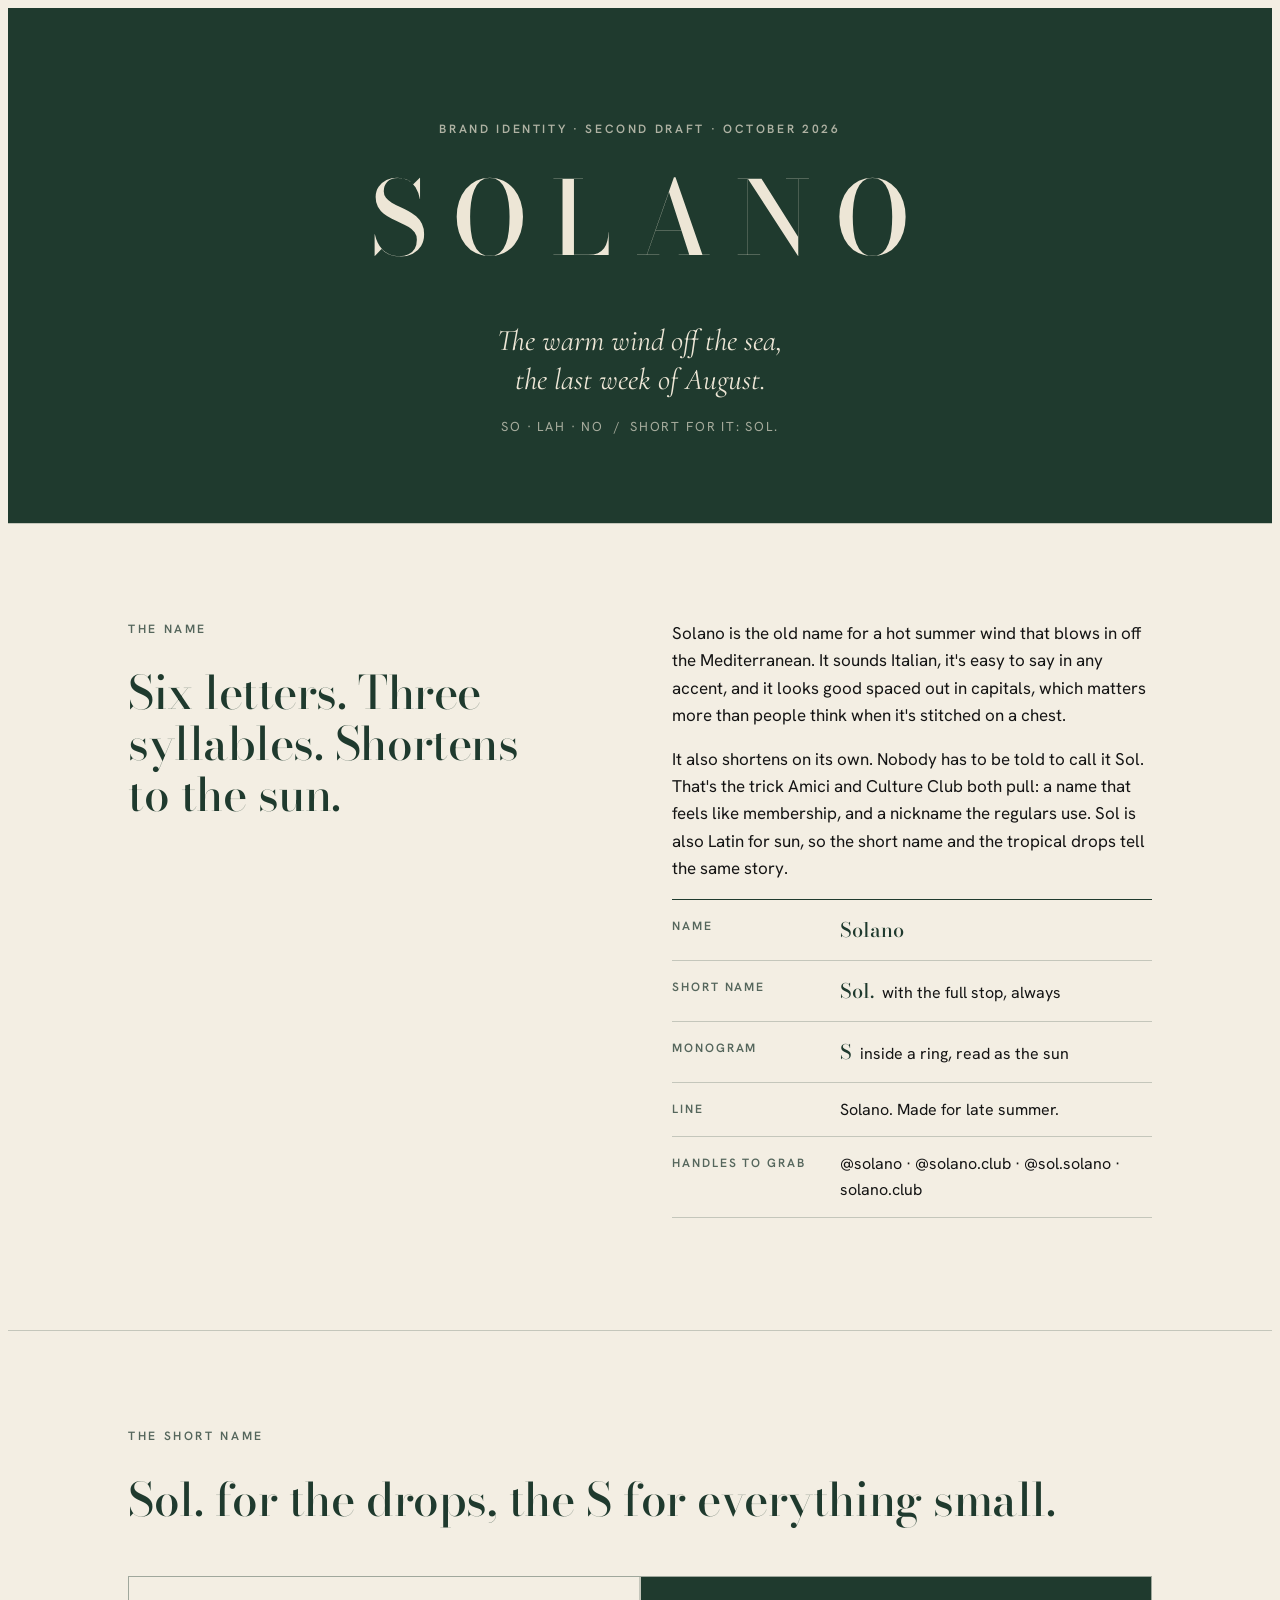
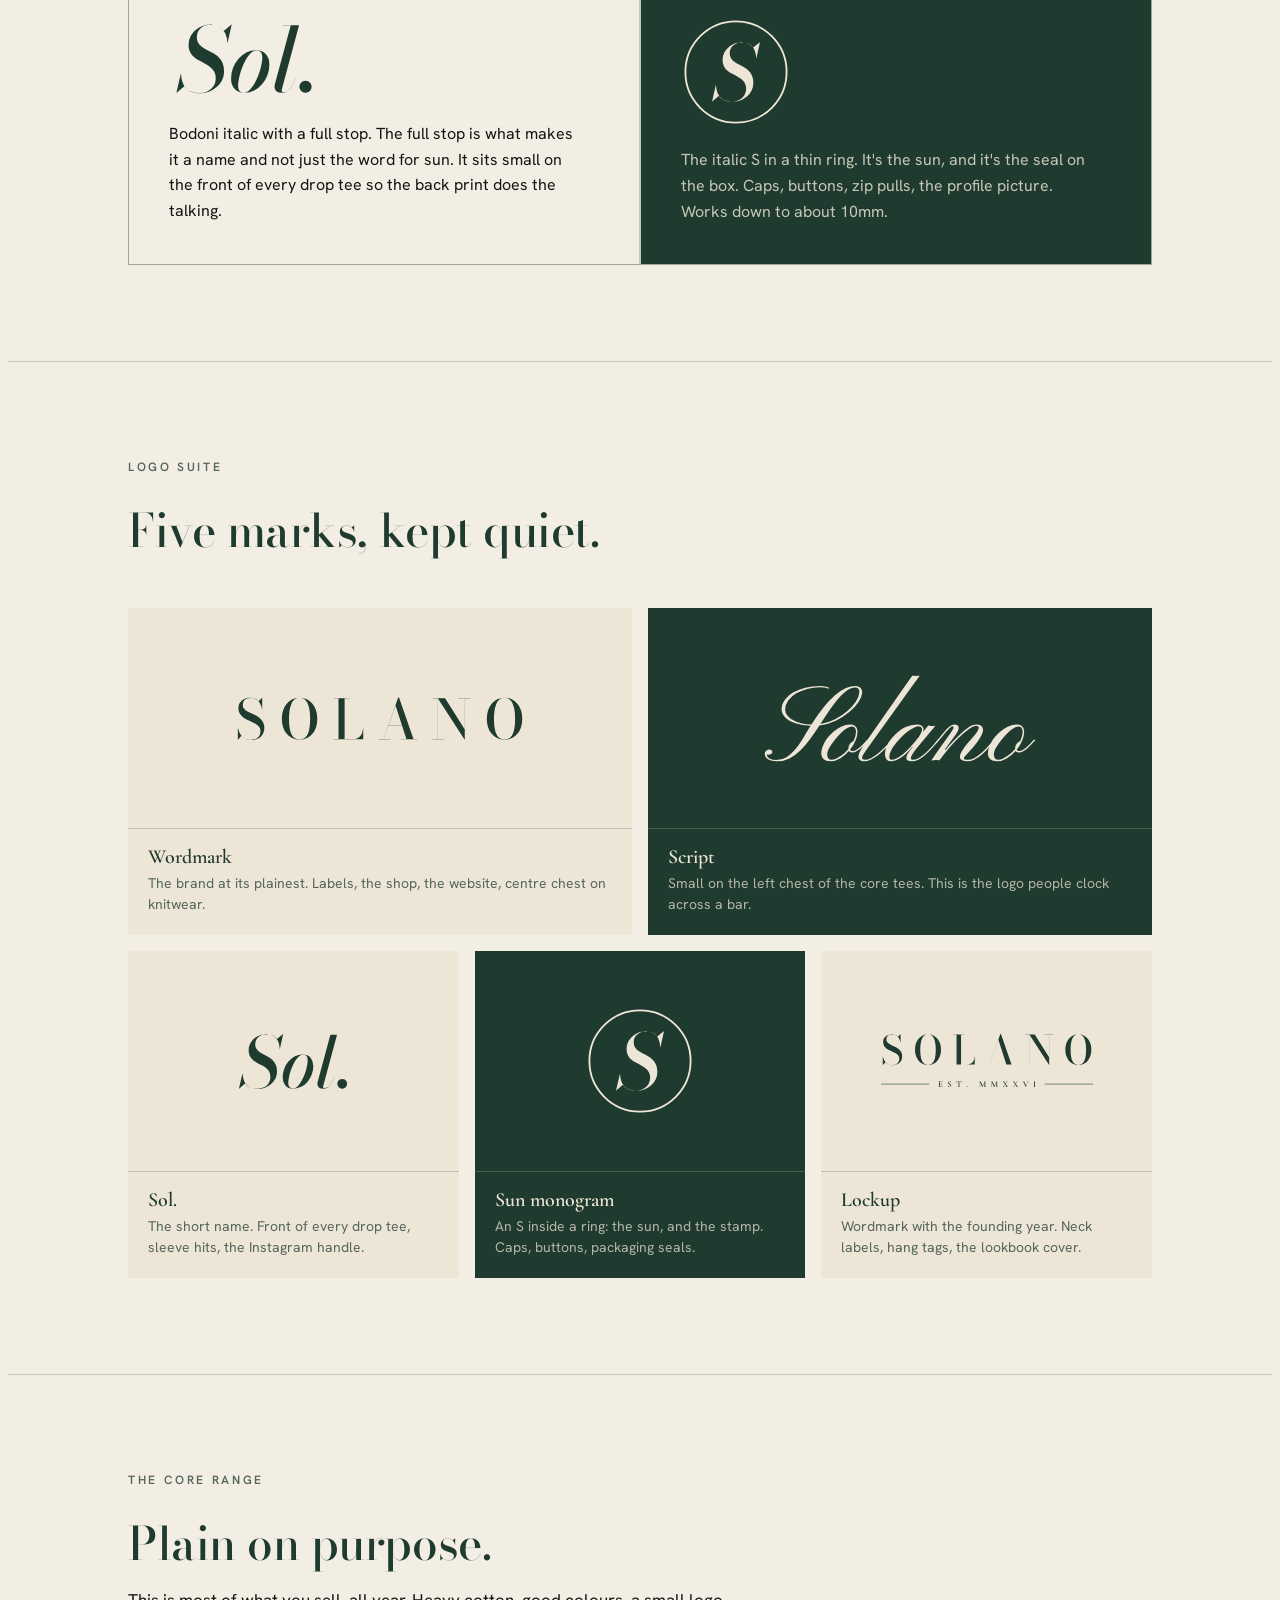
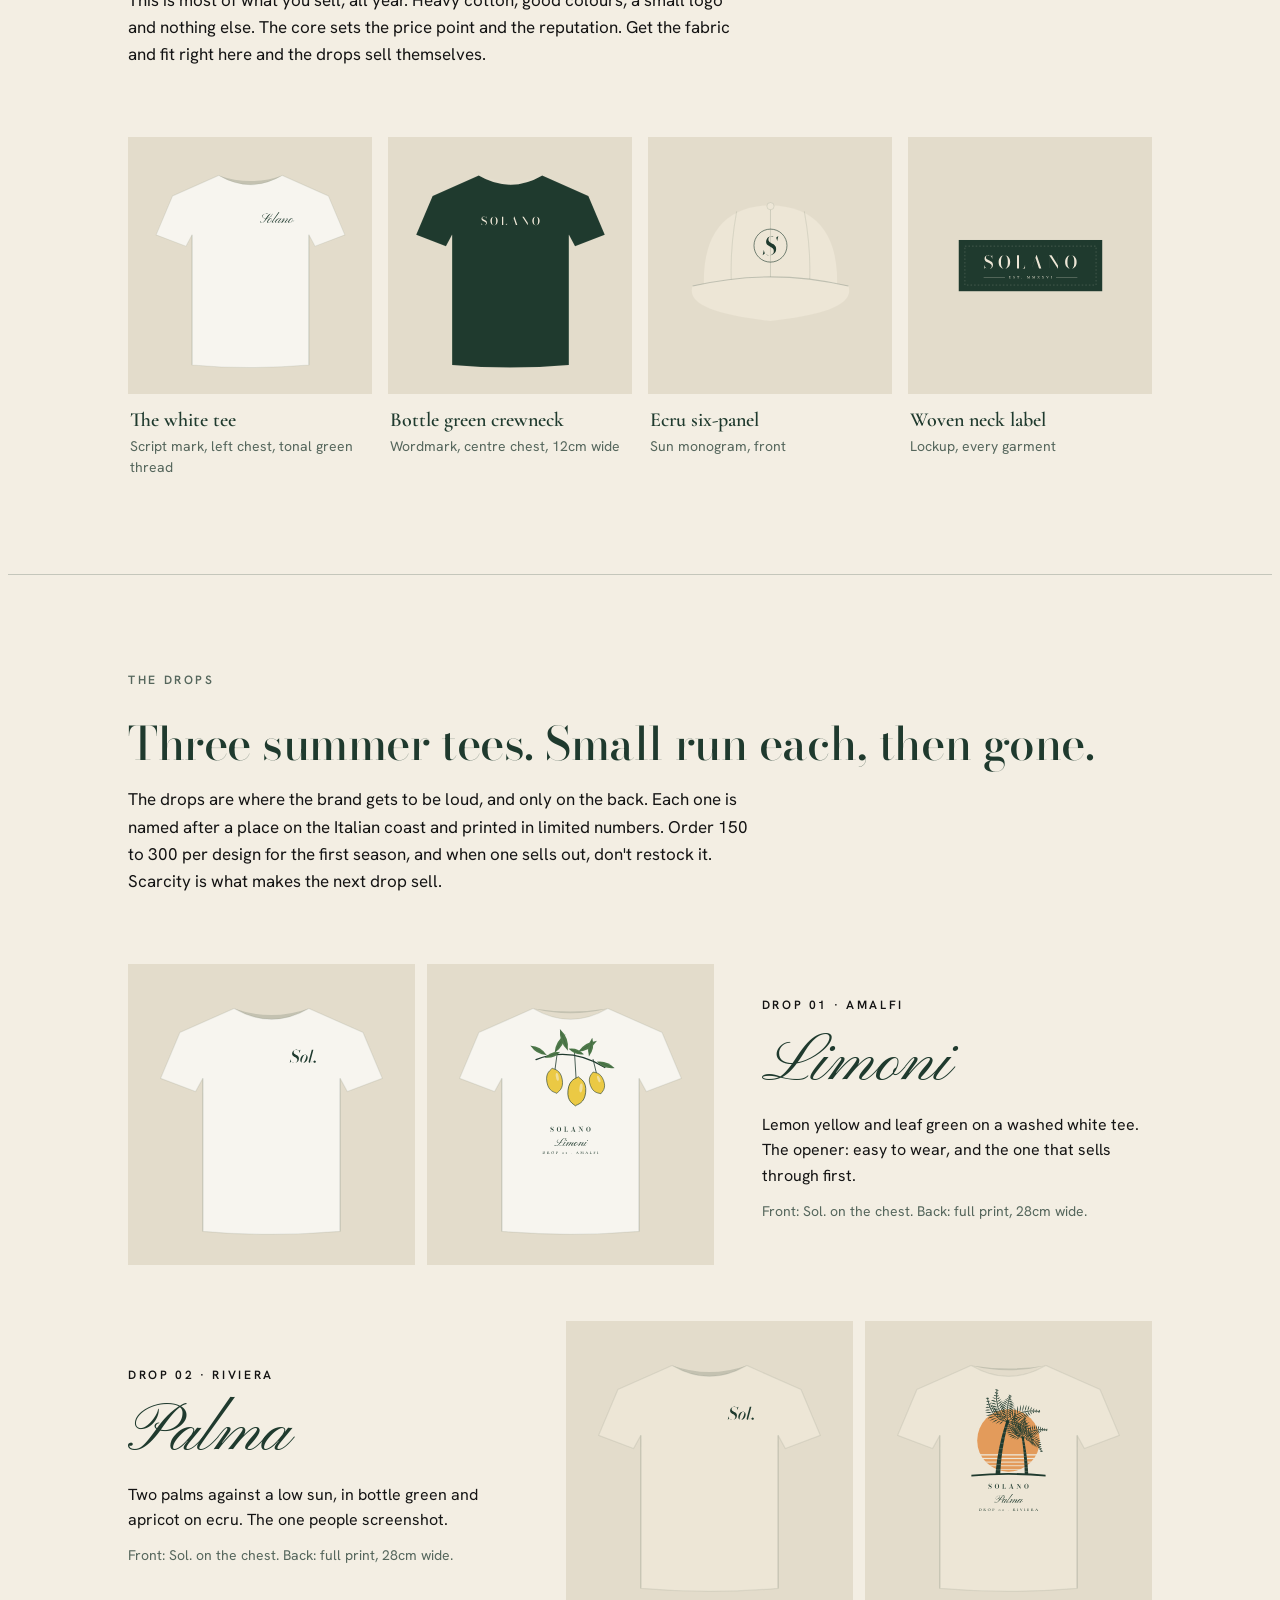
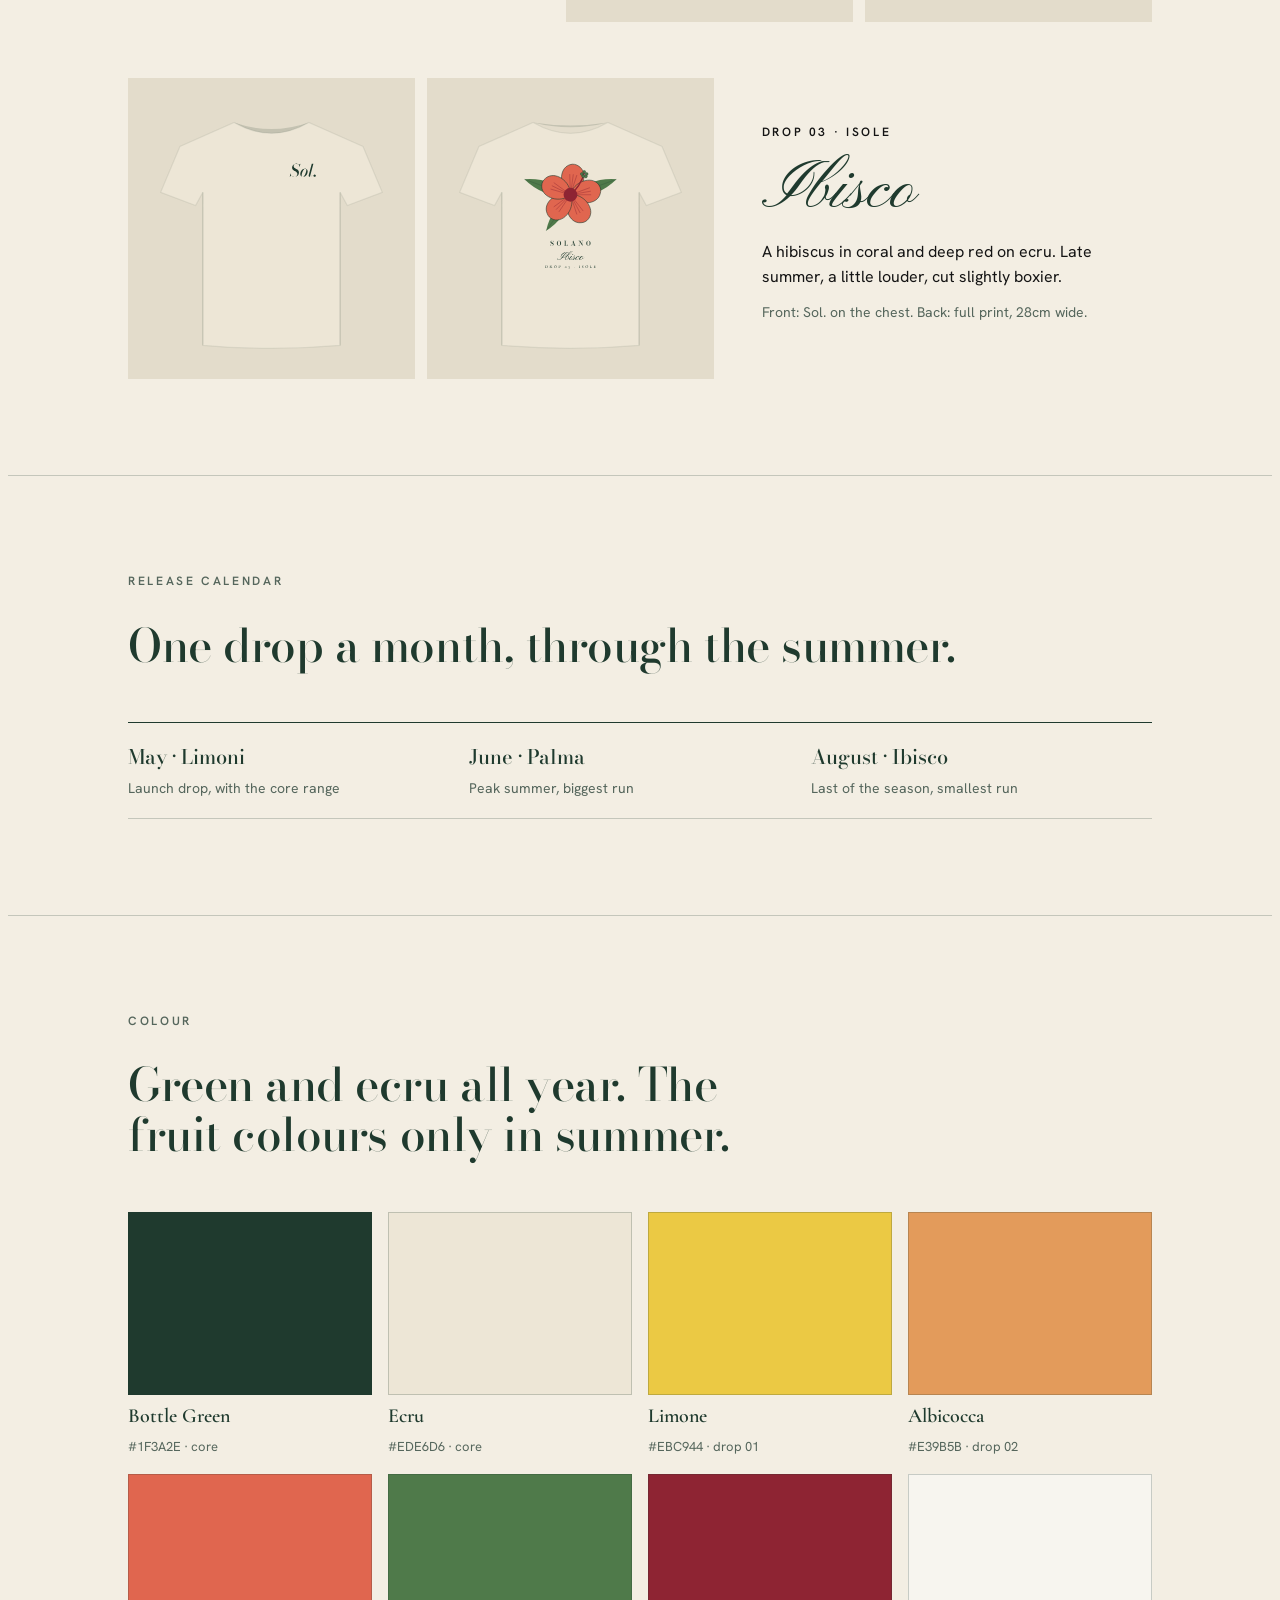
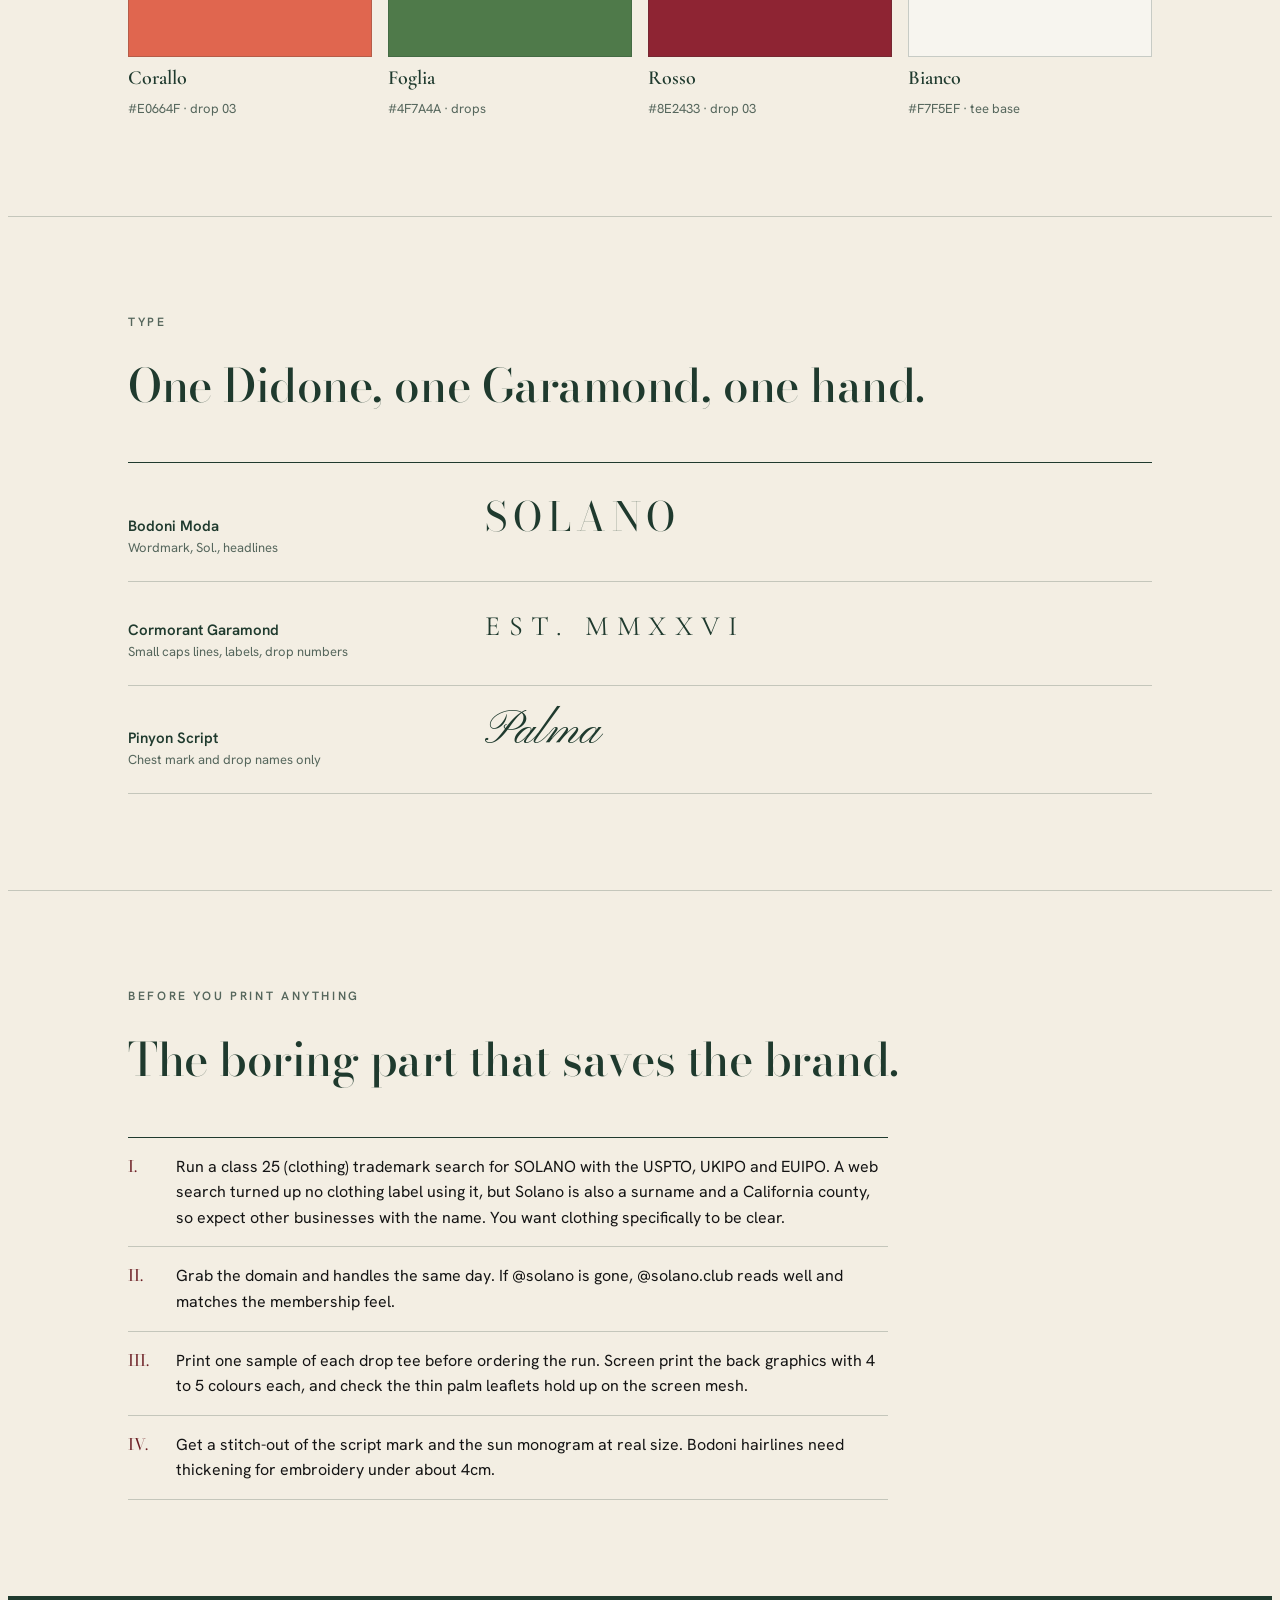
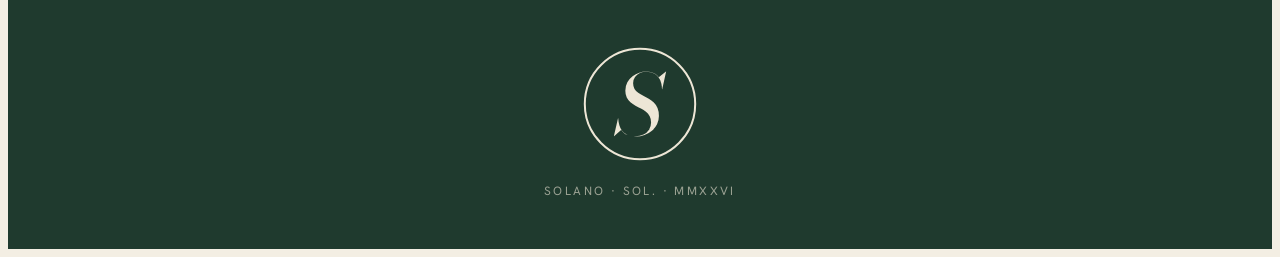
==== brand/brand-sheet.html @ de53df12 "Replace Sottovoce with Solano identity: logos, core range and tropical drop prints Co-Authored-By: C" ====
<!doctype html><html lang="en"><head><meta charset="utf-8"><meta name="viewport" content="width=device-width, initial-scale=1">
<title>Solano Brand Sheet</title>
<link rel="preconnect" href="https://fonts.googleapis.com">
<link rel="preconnect" href="https://fonts.gstatic.com" crossorigin>
<link rel="stylesheet" href="https://fonts.googleapis.com/css2?family=Bodoni+Moda:ital,opsz,wght@0,6..96,400..700;1,6..96,400..600&family=Cormorant+Garamond:ital,wght@0,500;0,600;1,500&family=Hanken+Grotesk:wght@400;500;600&family=Pinyon+Script&display=swap">
<style>

/* Layout: a members' club ledger. Green cover band, then ecru pages ruled like a guest book. Single fixed look, by choice: the brand is ecru and bottle green in every context. */
:root {
  --green: #1F3A2E;
  --green-2: #2A4A3B;
  --ecru: #EDE6D6;
  --paper: #F3EEE3;
  --oxblood: #6B1E24;
  --ink: #141414;
  --rule: rgba(31, 58, 46, .22);
  --muted: #55665C;
  --f-display: "Bodoni Moda", "Didot", "Bodoni 72", Georgia, serif;
  --f-serif: "Cormorant Garamond", "Garamond", Georgia, serif;
  --f-body: "Hanken Grotesk", "Helvetica Neue", Arial, sans-serif;
  color-scheme: light;
}
* { box-sizing: border-box; }
body { background: var(--paper); color: var(--green); font-family: var(--f-body); font-size: 16px; line-height: 1.6; }
.wrap { max-width: 1120px; margin: 0 auto; padding-inline: clamp(16px, 4vw, 48px); }
.logo { display: block; width: 100%; height: auto; }

.cover { background: var(--green); color: var(--ecru); padding-block: clamp(48px, 9vw, 112px) clamp(40px, 6vw, 72px); }
.cover .eyebrow { color: rgba(237, 230, 214, .7); }
.hero-mark { max-width: 760px; margin: 28px auto 0; }
.cover .line { font-family: var(--f-serif); font-style: italic; font-size: clamp(22px, 3vw, 30px); line-height: 1.3; text-align: center; max-width: 30ch; margin: clamp(36px, 5vw, 56px) auto 0; text-wrap: balance; }
.cover .pron { text-align: center; margin-top: 18px; font-size: 13px; letter-spacing: .14em; text-transform: uppercase; color: rgba(237, 230, 214, .66); }

.eyebrow { font-size: 12px; letter-spacing: .22em; text-transform: uppercase; font-weight: 600; color: var(--muted); text-align: center; margin: 0; }
section { padding-block: clamp(56px, 8vw, 96px); border-top: 1px solid var(--rule); }
h2 { font-family: var(--f-display); font-weight: 500; font-size: clamp(30px, 4.4vw, 46px); line-height: 1.1; margin: 10px 0 0; letter-spacing: -.01em; text-wrap: balance; }
.lede { max-width: 62ch; color: var(--ink); font-size: 17px; }
.lede p { margin: 0 0 1em; }
.head { display: grid; gap: 18px; margin-bottom: clamp(32px, 5vw, 52px); }
.head .eyebrow { text-align: left; }

.two { display: grid; grid-template-columns: 1fr 1fr; gap: clamp(28px, 5vw, 64px); align-items: start; }
.two > * { min-width: 0; }
.ledger { border-top: 1px solid var(--green); }
.ledger div { display: grid; grid-template-columns: 9.5em 1fr; gap: 16px; padding-block: 14px; border-bottom: 1px solid var(--rule); }
.ledger dt { font-size: 12px; letter-spacing: .16em; text-transform: uppercase; font-weight: 600; color: var(--muted); padding-top: 3px; }
.ledger dd { margin: 0; color: var(--ink); }
.ledger dd b { font-family: var(--f-display); font-weight: 500; font-size: 20px; color: var(--green); }

.short { display: grid; grid-template-columns: 1fr 1fr; gap: 2px; background: var(--rule); border: 1px solid var(--rule); }
.short > div { background: var(--paper); padding: clamp(24px, 4vw, 40px); display: grid; gap: 20px; align-content: start; }
.short > div:last-child { background: var(--green); color: var(--ecru); }
.short > div:last-child p { color: rgba(237, 230, 214, .82); }
.inline-svc { max-width: 210px; }
.inline-mono { max-width: 120px; }
.short p { margin: 0; color: var(--ink); max-width: 46ch; }

.suite { display: grid; grid-template-columns: repeat(6, 1fr); gap: 16px; }
.tile { margin: 0; background: var(--ecru); display: grid; grid-template-rows: auto auto; grid-column: span 2; }
.tile.wide { grid-column: span 3; }
.tile.dark { background: var(--green); color: var(--ecru); }
.tile-art { display: grid; place-items: center; padding: clamp(28px, 5vw, 52px) clamp(20px, 4vw, 40px); min-height: 220px; }
.art-wordmark, .art-script { max-width: 340px; }
.art-crest { max-width: 200px; }
.art-monogram { max-width: 120px; }
.art-svc { max-width: 170px; }
figcaption { display: grid; gap: 4px; padding: 16px 20px 20px; border-top: 1px solid var(--rule); }
.tile.dark figcaption { border-top-color: rgba(237, 230, 214, .2); }
.cap-t { font-family: var(--f-serif); font-weight: 600; font-size: 20px; line-height: 1.2; }
.cap-s { font-size: 14px; color: var(--muted); line-height: 1.5; }
.tile.dark .cap-s { color: rgba(237, 230, 214, .72); }

.mocks { display: grid; grid-template-columns: repeat(4, 1fr); gap: 16px; }
.mock-card { margin: 0; min-width: 0; }
.mock-ground { background: #E3DCCB; aspect-ratio: 1 / 1.05; max-width: 100%; display: grid; place-items: center; padding: 8%; }
.mock { width: 100%; height: auto; display: block; }
.mock-card figcaption { border-top: 0; padding: 14px 2px 0; }

.swatches { display: grid; grid-template-columns: repeat(4, 1fr); gap: 16px; }
.sw { display: grid; gap: 10px; }
.chip { aspect-ratio: 4 / 3; max-width: 100%; border: 1px solid var(--rule); }
.sw .name { font-family: var(--f-serif); font-weight: 600; font-size: 20px; line-height: 1.1; }
.sw .meta { font-size: 13px; color: var(--muted); font-variant-numeric: tabular-nums; }

.type { display: grid; gap: 0; border-top: 1px solid var(--green); }
.type > div { display: grid; grid-template-columns: 1fr 2fr; gap: 24px; padding-block: 22px; border-bottom: 1px solid var(--rule); align-items: baseline; }
.type > div > * { min-width: 0; }
.type .spec { font-size: 13px; color: var(--muted); }
.type .spec b { display: block; color: var(--green); font-size: 15px; font-weight: 600; }
.t-display { font-family: var(--f-display); font-size: clamp(28px, 4vw, 40px); letter-spacing: .14em; }
.t-serif { font-family: var(--f-serif); font-size: clamp(22px, 3vw, 28px); letter-spacing: .3em; text-transform: uppercase; }
.t-script { font-family: "Pinyon Script", var(--f-serif); font-size: clamp(34px, 5vw, 48px); line-height: 1; }

ol.next { margin: 0; padding: 0; list-style: none; counter-reset: n; display: grid; gap: 0; border-top: 1px solid var(--green); max-width: 760px; }
ol.next li { counter-increment: n; display: grid; grid-template-columns: 3em 1fr; padding-block: 16px; border-bottom: 1px solid var(--rule); color: var(--ink); }
ol.next li::before { content: counter(n, upper-roman) "."; font-family: var(--f-display); color: var(--oxblood); }

footer { background: var(--green); color: var(--ecru); padding-block: 48px; }
footer .logo { max-width: 120px; margin: 0 auto; }
footer p { text-align: center; font-size: 12px; letter-spacing: .2em; text-transform: uppercase; color: rgba(237, 230, 214, .6); margin: 18px 0 0; }

@media (max-width: 860px) {
  .two, .short { grid-template-columns: 1fr; }
  .suite { grid-template-columns: 1fr 1fr; }
  .tile, .tile.wide { grid-column: span 1; }
  .tile.wide { grid-column: span 2; }
  .mocks, .swatches { grid-template-columns: 1fr 1fr; }
  .type > div { grid-template-columns: 1fr; gap: 6px; }
}
@media (max-width: 480px) {
  .suite, .mocks { grid-template-columns: 1fr; }
  .tile.wide { grid-column: span 1; }
  .ledger div { grid-template-columns: 1fr; gap: 2px; }
}


.hero-mark { max-width: 560px; }
.cover .line { max-width: 26ch; }
.inline-sol { max-width: 150px; }
.inline-sun { max-width: 110px; }
.art-wordmark, .art-script { max-width: 300px; }
.art-sol { max-width: 120px; }
.art-sun { max-width: 110px; }
.art-lockup { max-width: 220px; }
.drops { display: grid; gap: clamp(36px, 5vw, 56px); }
.drop { display: grid; grid-template-columns: 3fr 2fr; gap: clamp(24px, 4vw, 48px); align-items: center; }
.drop > * { min-width: 0; }
.drop-pair { display: grid; grid-template-columns: 1fr 1fr; gap: 12px; }
.drop:nth-child(even) { grid-template-columns: 2fr 3fr; }
.drop:nth-child(even) .drop-pair { order: 2; }
.drop-no { font-size: 12px; letter-spacing: .22em; text-transform: uppercase; font-weight: 600; color: var(--muted); margin: 0; }
.drop h3 { font-family: "Pinyon Script", var(--f-serif); font-weight: 400; font-size: clamp(48px, 6vw, 68px); line-height: 1.1; margin: 4px 0 10px; }
.drop-text p { margin: 0 0 12px; max-width: 44ch; color: var(--ink); }
.drop-text .cap-s { color: var(--muted); }
.cal { display: grid; grid-template-columns: repeat(3, 1fr); border-top: 1px solid var(--green); }
.cal > div { padding: 18px 16px 18px 0; border-bottom: 1px solid var(--rule); display: grid; gap: 4px; }
.cal b { font-family: var(--f-display); font-weight: 500; font-size: 20px; }
.cal span { font-size: 14px; color: var(--muted); }
@media (max-width: 860px) {
  .drop, .drop:nth-child(even) { grid-template-columns: 1fr; }
  .drop:nth-child(even) .drop-pair { order: 0; }
  .cal { grid-template-columns: 1fr; }
}
</style>

<header class="cover">
  <div class="wrap">
    <p class="eyebrow">Brand identity · second draft · October 2026</p>
    <svg class="logo hero-mark" viewBox="0 0 550.15 96.5" fill="currentColor" role="img" aria-label="Solano"><path transform="translate(10 86.50)" d="M29.4 1.5Q22.96 1.5 18.51 -0.53Q14.05 -2.56 11.1 -6.03L4.54 1H4.34V-20.34H4.56Q5.58 -15.88 7.43 -11.98Q9.29 -8.07 12.18 -5.11Q15.08 -2.14 19.15 -0.46Q23.22 1.21 28.72 1.21Q33.88 1.21 37.72 -0.7Q41.57 -2.62 43.71 -6.27Q45.84 -9.91 45.84 -15.08Q45.84 -19.39 43.64 -22.35Q41.44 -25.32 37.84 -27.5Q34.24 -29.68 29.92 -31.59Q25.59 -33.5 21.27 -35.59Q16.94 -37.69 13.34 -40.51Q9.74 -43.33 7.54 -47.34Q5.34 -51.35 5.34 -57.08Q5.34 -62.79 8.29 -67.05Q11.24 -71.31 16.04 -73.66Q20.84 -76 26.46 -76Q31.41 -76 35.42 -74.44Q39.42 -72.88 42.32 -69.62L48.76 -76H48.96V-54.94H48.75Q47.47 -61.9 44.52 -66.49Q41.58 -71.09 37.2 -73.36Q32.82 -75.63 27.32 -75.63Q20.44 -75.63 16.88 -72.07Q13.32 -68.52 13.32 -62.78Q13.32 -58.92 15.48 -56.21Q17.64 -53.5 21.15 -51.41Q24.67 -49.33 28.91 -47.42Q33.14 -45.52 37.38 -43.29Q41.62 -41.06 45.14 -38.04Q48.65 -35.02 50.81 -30.75Q52.96 -26.48 52.96 -20.42Q52.96 -13.78 50.02 -8.86Q47.08 -3.94 41.77 -1.22Q36.45 1.5 29.4 1.5ZM117.58 1Q109.87 1 103.82 -1.96Q97.77 -4.91 93.57 -10.2Q89.37 -15.48 87.17 -22.46Q84.98 -29.45 84.98 -37.5Q84.98 -45.55 87.3 -52.54Q89.63 -59.52 93.92 -64.8Q98.21 -70.09 104.22 -73.04Q110.23 -76 117.58 -76Q124.94 -76 130.91 -73.04Q136.89 -70.09 141.2 -64.8Q145.5 -59.52 147.8 -52.54Q150.1 -45.55 150.1 -37.5Q150.1 -29.45 147.93 -22.46Q145.75 -15.48 141.57 -10.2Q137.39 -4.91 131.34 -1.96Q125.29 1 117.58 1ZM117.58 0.8Q123.76 0.8 127.57 -2.48Q131.37 -5.76 133.41 -11.26Q135.45 -16.76 136.18 -23.6Q136.92 -30.43 136.92 -37.52Q136.92 -44.61 136.05 -51.42Q135.19 -58.24 133.03 -63.74Q130.88 -69.24 127.11 -72.52Q123.35 -75.8 117.58 -75.8Q111.8 -75.8 108.02 -72.52Q104.24 -69.24 102.09 -63.74Q99.93 -58.24 99.05 -51.42Q98.16 -44.61 98.16 -37.52Q98.16 -30.43 98.92 -23.6Q99.68 -16.76 101.71 -11.26Q103.75 -5.76 107.6 -2.48Q111.45 0.8 117.58 0.8ZM180 0V-0.2H188.96V-74.8H180V-75H209.14V-74.8H200.18V-0.2H214.17Q219.96 -0.2 223.76 -1.88Q227.56 -3.55 229.77 -6.58Q231.97 -9.6 232.95 -13.68Q233.93 -17.75 234.09 -22.5H234.29V0ZM280.33 -24.31V-24.51H311.19V-24.31ZM299.96 -76.5 326.41 -0.2H333.5V0H303.1V-0.2H313.49L293.58 -61.89L271.96 -0.2H284.1V0H262.1V-0.2H271.75L298.41 -76.5ZM371.15 -75V-0.2H383.11V0H361.05V-0.2H370.95V-74.8H361.05V-75ZM431.07 -75V-74.8H420.57V1H420.37L371.05 -75H384.47L420.37 -18.07V-74.8H408.51V-75ZM493.53 1Q485.82 1 479.77 -1.96Q473.72 -4.91 469.52 -10.2Q465.32 -15.48 463.12 -22.46Q460.93 -29.45 460.93 -37.5Q460.93 -45.55 463.25 -52.54Q465.58 -59.52 469.87 -64.8Q474.16 -70.09 480.17 -73.04Q486.18 -76 493.53 -76Q500.89 -76 506.86 -73.04Q512.84 -70.09 517.15 -64.8Q521.45 -59.52 523.75 -52.54Q526.05 -45.55 526.05 -37.5Q526.05 -29.45 523.88 -22.46Q521.7 -15.48 517.52 -10.2Q513.34 -4.91 507.29 -1.96Q501.24 1 493.53 1ZM493.53 0.8Q499.71 0.8 503.52 -2.48Q507.32 -5.76 509.36 -11.26Q511.4 -16.76 512.13 -23.6Q512.87 -30.43 512.87 -37.52Q512.87 -44.61 512 -51.42Q511.14 -58.24 508.98 -63.74Q506.83 -69.24 503.06 -72.52Q499.3 -75.8 493.53 -75.8Q487.75 -75.8 483.97 -72.52Q480.19 -69.24 478.04 -63.74Q475.88 -58.24 475 -51.42Q474.11 -44.61 474.11 -37.52Q474.11 -30.43 474.87 -23.6Q475.63 -16.76 477.66 -11.26Q479.7 -5.76 483.55 -2.48Q487.4 0.8 493.53 0.8Z"/></svg>
    <p class="line">The warm wind off the sea, the last week of August.</p>
    <p class="pron">so · LAH · no &nbsp;/&nbsp; short for it: Sol.</p>
  </div>
</header>

<main>
  <section>
    <div class="wrap two">
      <div class="head">
        <p class="eyebrow">The name</p>
        <h2>Six letters. Three syllables. Shortens to the sun.</h2>
      </div>
      <div>
        <div class="lede">
          <p>Solano is the old name for a hot summer wind that blows in off the Mediterranean. It sounds Italian, it's easy to say in any accent, and it looks good spaced out in capitals, which matters more than people think when it's stitched on a chest.</p>
          <p>It also shortens on its own. Nobody has to be told to call it Sol. That's the trick Amici and Culture Club both pull: a name that feels like membership, and a nickname the regulars use. Sol is also Latin for sun, so the short name and the tropical drops tell the same story.</p>
        </div>
        <dl class="ledger">
          <div><dt>Name</dt><dd><b>Solano</b></dd></div>
          <div><dt>Short name</dt><dd><b>Sol.</b> &nbsp;with the full stop, always</dd></div>
          <div><dt>Monogram</dt><dd><b>S</b> &nbsp;inside a ring, read as the sun</dd></div>
          <div><dt>Line</dt><dd>Solano. Made for late summer.</dd></div>
          <div><dt>Handles to grab</dt><dd>@solano · @solano.club · @sol.solano · solano.club</dd></div>
        </dl>
      </div>
    </div>
  </section>

  <section>
    <div class="wrap">
      <div class="head">
        <p class="eyebrow">The short name</p>
        <h2>Sol. for the drops, the S for everything small.</h2>
      </div>
      <div class="short">
        <div>
          <svg class="logo inline-sol" viewBox="0 0 202.553 113" fill="currentColor" role="img" aria-label="Sol."><path transform="translate(12.48 101.20)" d="M28.72 1.8Q21.7 1.8 16.97 -0.24Q12.25 -2.28 9.4 -5.9Q6.56 -9.53 5.17 -14.27Q3.79 -19.01 3.44 -24.41H3.68Q4.01 -19.11 5.37 -14.42Q6.74 -9.73 9.54 -6.15Q12.34 -2.57 17.01 -0.53Q21.67 1.51 28.55 1.51Q34.82 1.51 39.82 -1Q44.82 -3.51 47.75 -7.92Q50.68 -12.32 50.68 -18.1Q50.68 -23.51 48.69 -27.2Q46.7 -30.9 43.41 -33.48Q40.13 -36.05 36.21 -38.12Q32.29 -40.19 28.38 -42.31Q24.46 -44.44 21.17 -47.17Q17.88 -49.9 15.9 -53.84Q13.91 -57.78 13.91 -63.53Q13.91 -70.43 16.8 -75.6Q19.68 -80.76 24.22 -84.24Q28.75 -87.72 33.8 -89.46Q38.86 -91.2 43.19 -91.2Q50.87 -91.2 55.98 -88.15Q61.09 -85.1 63.71 -79.45Q66.33 -73.79 66.58 -65.93H66.34Q66.08 -73.68 63.5 -79.27Q60.91 -84.86 55.9 -87.88Q50.88 -90.91 43.36 -90.91Q38.88 -90.91 34.68 -88.88Q30.48 -86.85 27.75 -83.14Q25.02 -79.42 25.02 -74.3Q25.02 -69.45 27.01 -66.23Q29.01 -63.02 32.3 -60.7Q35.59 -58.39 39.52 -56.4Q43.45 -54.41 47.38 -52.17Q51.3 -49.92 54.6 -46.74Q57.89 -43.55 59.88 -38.91Q61.87 -34.26 61.87 -27.41Q61.87 -21.11 59.21 -15.77Q56.54 -10.43 51.91 -6.5Q47.27 -2.58 41.3 -0.39Q35.33 1.8 28.72 1.8ZM-2.48 1.2 3.44 -24.41H3.68L4.01 -19.55Q4.73 -15.9 5.76 -13.01Q6.78 -10.11 8.27 -7.84L-2.24 1.2ZM66.34 -65.93 66.36 -68.84Q65.81 -72.25 64.94 -75.67Q64.07 -79.09 61.66 -82.76L71.94 -91.2H72.18L66.58 -65.93ZM89.84 1.2Q80.59 1.2 75.97 -4.15Q71.35 -9.5 71.35 -17.86Q71.35 -25.62 74.04 -32.58Q76.72 -39.54 81.36 -44.9Q85.99 -50.25 91.97 -53.32Q97.94 -56.4 104.52 -56.4Q113.82 -56.4 118.46 -50.98Q123.1 -45.55 123.1 -37.2Q123.1 -29.47 120.43 -22.53Q117.77 -15.59 113.14 -10.24Q108.51 -4.89 102.51 -1.85Q96.51 1.2 89.84 1.2ZM88.73 0.96Q91.79 0.96 94.79 -1.38Q97.79 -3.72 100.58 -7.71Q103.37 -11.69 105.72 -16.69Q108.07 -21.7 109.83 -27.13Q111.59 -32.57 112.58 -37.8Q113.57 -43.03 113.57 -47.35Q113.57 -51.41 111.66 -53.76Q109.75 -56.11 105.64 -56.11Q102.62 -56.11 99.6 -53.77Q96.57 -51.42 93.79 -47.44Q91 -43.46 88.64 -38.46Q86.29 -33.45 84.53 -28.02Q82.78 -22.58 81.79 -17.38Q80.8 -12.17 80.8 -7.8Q80.8 -3.8 82.73 -1.42Q84.67 0.96 88.73 0.96ZM140.03 1.2Q135.03 1.2 132.52 -0.95Q130 -3.1 130 -6.6Q130 -7.95 130.2 -9.05Q130.4 -10.15 130.64 -10.96L151.92 -89.76H140.57V-90H163.14L139.92 -3.69Q139.8 -3.21 139.74 -2.69Q139.68 -2.17 139.68 -1.8Q139.68 0.39 141.9 0.39Q144.96 0.39 147.67 -1.42Q150.38 -3.24 153.03 -7.41Q155.68 -11.59 158.39 -18.61L158.58 -18.55Q155.94 -11.74 153.27 -7.36Q150.59 -2.99 147.42 -0.89Q144.26 1.2 140.03 1.2ZM171.9 1.2Q169.65 1.2 167.77 0.1Q165.89 -1.01 164.77 -2.88Q163.64 -4.76 163.64 -7.02Q163.64 -9.27 164.77 -11.15Q165.89 -13.02 167.77 -14.14Q169.65 -15.27 171.9 -15.27Q174.16 -15.27 176.02 -14.14Q177.87 -13.02 178.97 -11.15Q180.07 -9.27 180.07 -7.02Q180.07 -4.76 178.97 -2.88Q177.87 -1.01 176.02 0.1Q174.16 1.2 171.9 1.2Z"/></svg>
          <p>Bodoni italic with a full stop. The full stop is what makes it a name and not just the word for sun. It sits small on the front of every drop tee so the back print does the talking.</p>
        </div>
        <div>
          <svg class="logo inline-sun" viewBox="0 0 300 300" fill="currentColor" role="img" aria-label="Solano sun monogram"><circle cx="150" cy="150" r="138" fill="none" stroke="currentColor" stroke-width="5"/><path transform="translate(89.02 228.22)" d="M50.25 3.15Q37.97 3.15 29.7 -0.42Q21.44 -3.99 16.46 -10.33Q11.47 -16.67 9.05 -24.97Q6.64 -33.26 6.03 -42.71H6.45Q7.01 -33.44 9.4 -25.23Q11.79 -17.02 16.69 -10.76Q21.59 -4.5 29.76 -0.93Q37.93 2.64 49.96 2.64Q60.94 2.64 69.69 -1.75Q78.44 -6.14 83.56 -13.85Q88.68 -21.57 88.68 -31.67Q88.68 -41.14 85.2 -47.6Q81.72 -54.07 75.97 -58.58Q70.22 -63.09 63.37 -66.71Q56.51 -70.32 49.66 -74.04Q42.8 -77.76 37.05 -82.55Q31.3 -87.33 27.82 -94.22Q24.34 -101.11 24.34 -111.17Q24.34 -123.26 29.39 -132.29Q34.45 -141.33 42.38 -147.42Q50.31 -153.51 59.15 -156.56Q68 -159.6 75.58 -159.6Q89.02 -159.6 97.97 -154.27Q106.91 -148.93 111.49 -139.03Q116.07 -129.13 116.51 -115.37H116.09Q115.64 -128.95 111.12 -138.72Q106.6 -148.5 97.82 -153.79Q89.05 -159.09 75.87 -159.09Q68.04 -159.09 60.69 -155.54Q53.33 -151.99 48.56 -145.49Q43.79 -138.99 43.79 -130.03Q43.79 -121.54 47.27 -115.91Q50.76 -110.28 56.52 -106.23Q62.28 -102.18 69.15 -98.7Q76.03 -95.22 82.91 -91.29Q89.78 -87.36 95.54 -81.79Q101.3 -76.22 104.79 -68.08Q108.28 -59.95 108.28 -47.96Q108.28 -36.94 103.61 -27.59Q98.95 -18.24 90.84 -11.38Q82.72 -4.52 72.27 -0.68Q61.82 3.15 50.25 3.15ZM-4.35 2.1 6.03 -42.71H6.45L7.01 -34.22Q8.28 -27.83 10.07 -22.76Q11.87 -17.7 14.48 -13.72L-3.93 2.1ZM116.09 -115.37 116.13 -120.47Q115.17 -126.43 113.65 -132.42Q112.13 -138.4 107.91 -144.83L125.9 -159.6H126.32L116.51 -115.37Z"/></svg>
          <p>The italic S in a thin ring. It's the sun, and it's the seal on the box. Caps, buttons, zip pulls, the profile picture. Works down to about 10mm.</p>
        </div>
      </div>
    </div>
  </section>

  <section>
    <div class="wrap">
      <div class="head">
        <p class="eyebrow">Logo suite</p>
        <h2>Five marks, kept quiet.</h2>
      </div>
      <div class="suite">
<figure class="tile wide "><div class="tile-art"><svg class="logo art-wordmark" viewBox="0 0 550.15 96.5" fill="currentColor" role="img" aria-label="Solano wordmark"><path transform="translate(10 86.50)" d="M29.4 1.5Q22.96 1.5 18.51 -0.53Q14.05 -2.56 11.1 -6.03L4.54 1H4.34V-20.34H4.56Q5.58 -15.88 7.43 -11.98Q9.29 -8.07 12.18 -5.11Q15.08 -2.14 19.15 -0.46Q23.22 1.21 28.72 1.21Q33.88 1.21 37.72 -0.7Q41.57 -2.62 43.71 -6.27Q45.84 -9.91 45.84 -15.08Q45.84 -19.39 43.64 -22.35Q41.44 -25.32 37.84 -27.5Q34.24 -29.68 29.92 -31.59Q25.59 -33.5 21.27 -35.59Q16.94 -37.69 13.34 -40.51Q9.74 -43.33 7.54 -47.34Q5.34 -51.35 5.34 -57.08Q5.34 -62.79 8.29 -67.05Q11.24 -71.31 16.04 -73.66Q20.84 -76 26.46 -76Q31.41 -76 35.42 -74.44Q39.42 -72.88 42.32 -69.62L48.76 -76H48.96V-54.94H48.75Q47.47 -61.9 44.52 -66.49Q41.58 -71.09 37.2 -73.36Q32.82 -75.63 27.32 -75.63Q20.44 -75.63 16.88 -72.07Q13.32 -68.52 13.32 -62.78Q13.32 -58.92 15.48 -56.21Q17.64 -53.5 21.15 -51.41Q24.67 -49.33 28.91 -47.42Q33.14 -45.52 37.38 -43.29Q41.62 -41.06 45.14 -38.04Q48.65 -35.02 50.81 -30.75Q52.96 -26.48 52.96 -20.42Q52.96 -13.78 50.02 -8.86Q47.08 -3.94 41.77 -1.22Q36.45 1.5 29.4 1.5ZM117.58 1Q109.87 1 103.82 -1.96Q97.77 -4.91 93.57 -10.2Q89.37 -15.48 87.17 -22.46Q84.98 -29.45 84.98 -37.5Q84.98 -45.55 87.3 -52.54Q89.63 -59.52 93.92 -64.8Q98.21 -70.09 104.22 -73.04Q110.23 -76 117.58 -76Q124.94 -76 130.91 -73.04Q136.89 -70.09 141.2 -64.8Q145.5 -59.52 147.8 -52.54Q150.1 -45.55 150.1 -37.5Q150.1 -29.45 147.93 -22.46Q145.75 -15.48 141.57 -10.2Q137.39 -4.91 131.34 -1.96Q125.29 1 117.58 1ZM117.58 0.8Q123.76 0.8 127.57 -2.48Q131.37 -5.76 133.41 -11.26Q135.45 -16.76 136.18 -23.6Q136.92 -30.43 136.92 -37.52Q136.92 -44.61 136.05 -51.42Q135.19 -58.24 133.03 -63.74Q130.88 -69.24 127.11 -72.52Q123.35 -75.8 117.58 -75.8Q111.8 -75.8 108.02 -72.52Q104.24 -69.24 102.09 -63.74Q99.93 -58.24 99.05 -51.42Q98.16 -44.61 98.16 -37.52Q98.16 -30.43 98.92 -23.6Q99.68 -16.76 101.71 -11.26Q103.75 -5.76 107.6 -2.48Q111.45 0.8 117.58 0.8ZM180 0V-0.2H188.96V-74.8H180V-75H209.14V-74.8H200.18V-0.2H214.17Q219.96 -0.2 223.76 -1.88Q227.56 -3.55 229.77 -6.58Q231.97 -9.6 232.95 -13.68Q233.93 -17.75 234.09 -22.5H234.29V0ZM280.33 -24.31V-24.51H311.19V-24.31ZM299.96 -76.5 326.41 -0.2H333.5V0H303.1V-0.2H313.49L293.58 -61.89L271.96 -0.2H284.1V0H262.1V-0.2H271.75L298.41 -76.5ZM371.15 -75V-0.2H383.11V0H361.05V-0.2H370.95V-74.8H361.05V-75ZM431.07 -75V-74.8H420.57V1H420.37L371.05 -75H384.47L420.37 -18.07V-74.8H408.51V-75ZM493.53 1Q485.82 1 479.77 -1.96Q473.72 -4.91 469.52 -10.2Q465.32 -15.48 463.12 -22.46Q460.93 -29.45 460.93 -37.5Q460.93 -45.55 463.25 -52.54Q465.58 -59.52 469.87 -64.8Q474.16 -70.09 480.17 -73.04Q486.18 -76 493.53 -76Q500.89 -76 506.86 -73.04Q512.84 -70.09 517.15 -64.8Q521.45 -59.52 523.75 -52.54Q526.05 -45.55 526.05 -37.5Q526.05 -29.45 523.88 -22.46Q521.7 -15.48 517.52 -10.2Q513.34 -4.91 507.29 -1.96Q501.24 1 493.53 1ZM493.53 0.8Q499.71 0.8 503.52 -2.48Q507.32 -5.76 509.36 -11.26Q511.4 -16.76 512.13 -23.6Q512.87 -30.43 512.87 -37.52Q512.87 -44.61 512 -51.42Q511.14 -58.24 508.98 -63.74Q506.83 -69.24 503.06 -72.52Q499.3 -75.8 493.53 -75.8Q487.75 -75.8 483.97 -72.52Q480.19 -69.24 478.04 -63.74Q475.88 -58.24 475 -51.42Q474.11 -44.61 474.11 -37.52Q474.11 -30.43 474.87 -23.6Q475.63 -16.76 477.66 -11.26Q479.7 -5.76 483.55 -2.48Q487.4 0.8 493.53 0.8Z"/></svg></div><figcaption><span class="cap-t">Wordmark</span><span class="cap-s">The brand at its plainest. Labels, the shop, the website, centre chest on knitwear.</span></figcaption></figure>
<figure class="tile wide dark"><div class="tile-art"><svg class="logo art-script" viewBox="0 0 409.434 156.968" fill="currentColor" role="img" aria-label="Solano script"><path transform="translate(20.00 136.82)" d="M16.85 0.15Q8.86 0.15 4.43 -2.78Q0 -5.71 0 -9.89Q0 -13.11 2.27 -14.54Q4.54 -15.97 6.81 -15.97Q8.06 -15.97 9.27 -15.16Q10.47 -14.36 10.47 -12.6Q10.47 -11.21 9.23 -10.07Q7.98 -8.94 6.3 -8.94Q4.1 -8.94 2.93 -9.67V-9.3Q2.93 -6.08 6.63 -3.85Q10.33 -1.61 15.67 -1.61Q23.51 -1.61 29.81 -5.53Q36.11 -9.45 41.46 -15.89Q46.8 -22.34 51.6 -30.18Q56.4 -38.01 61.16 -45.92L62.62 -48.34Q51.05 -48.78 41.93 -51.82Q32.81 -54.86 27.72 -60.13Q22.63 -65.41 23.07 -72.36Q23.44 -78.88 27.76 -84.41Q32.08 -89.94 39.29 -94.01Q46.51 -98.07 55.63 -100.34Q64.75 -102.61 74.78 -102.61Q80.2 -102.61 84.27 -101.59Q88.33 -100.56 88.33 -99.54Q88.33 -99.24 87.45 -99.24Q86.94 -99.24 86.46 -99.35Q85.99 -99.46 85.4 -99.54Q83.06 -100.12 80.6 -100.52Q78.15 -100.93 74.71 -100.93Q66.21 -100.93 58.04 -98.77Q49.88 -96.61 43.18 -92.65Q36.47 -88.7 32.41 -83.2Q28.34 -77.71 27.98 -70.97Q27.69 -66.58 31.46 -61.89Q35.23 -57.2 43.29 -53.91Q51.34 -50.61 63.79 -50.17Q81.3 -77.71 95.95 -90.16Q110.6 -102.61 123.78 -102.61Q128.17 -102.61 130.74 -100.27Q133.3 -97.92 133.08 -93.53Q132.79 -87.89 128.14 -80.86Q123.49 -73.83 115.5 -67.09Q107.52 -60.35 97.12 -55.37Q86.72 -50.39 74.78 -48.85Q68.55 -39.26 62.11 -30.43Q55.66 -21.61 48.67 -14.72Q41.67 -7.84 33.8 -3.85Q25.93 0.15 16.85 0.15ZM76.17 -50.9Q86.72 -52.66 96.17 -57.46Q105.62 -62.26 112.94 -68.63Q120.26 -75 124.55 -81.67Q128.83 -88.33 129.13 -93.82Q129.49 -97.78 127.59 -99.32Q125.68 -100.85 123.71 -100.78Q114.62 -100.49 104.41 -89.79Q94.19 -79.1 81.37 -58.96Q80.05 -56.91 78.74 -54.93Q77.42 -52.95 76.17 -50.9ZM89.58 0.15Q83.42 0.15 80.49 -2.67Q77.56 -5.49 77.2 -9.59Q76.98 -14.58 79.28 -20.29Q81.59 -26 84.3 -29.88Q87.89 -34.94 93.02 -39.59Q98.14 -44.24 104.26 -47.2Q110.38 -50.17 116.82 -50.17Q120.7 -50.17 123.52 -48.16Q126.34 -46.14 126.64 -41.75Q127 -35.52 124.22 -28.67Q121.44 -21.83 116.67 -15.97Q117.19 -13.84 119.97 -13.84Q122.68 -13.84 125.9 -16Q129.13 -18.16 132.17 -21.09Q135.21 -24.02 137.4 -26.51Q139.6 -29 140.33 -29.74L141.94 -28.49Q140.55 -27.17 137.99 -24.43Q135.42 -21.68 132.31 -18.79Q129.2 -15.89 125.94 -13.84Q122.68 -11.79 119.82 -11.79Q116.31 -11.79 115.06 -13.99Q109.64 -7.84 102.87 -3.85Q96.09 0.15 89.58 0.15ZM91.48 -2.05Q94.04 -2.05 97.41 -3.52Q100.78 -4.98 104.15 -7.4Q109.79 -11.43 114.33 -16.85V-17.14Q114.33 -21.68 116.71 -24.35Q119.09 -27.03 121.36 -27.76Q124.95 -35.23 124.58 -41.16Q124.37 -44.75 122.72 -46.14Q121.07 -47.53 119.09 -47.53Q114.84 -47.53 108.65 -42.52Q102.47 -37.5 94.85 -28.05Q89.43 -21.24 87.27 -16.55Q85.11 -11.87 85.4 -8.42Q85.4 -6.45 86.76 -4.25Q88.11 -2.05 91.48 -2.05ZM135.13 0.15Q132.06 0.15 130.04 -1.57Q128.03 -3.3 128.03 -5.79Q128.03 -7.76 128.5 -9.63Q128.98 -11.5 130.63 -14.47Q132.28 -17.43 135.64 -22.49Q139.01 -27.54 144.8 -35.89L201.42 -116.82Q202.44 -116.75 204.02 -116.6Q205.59 -116.46 208.52 -116.53Q209.11 -116.53 209.88 -116.64Q210.64 -116.75 211.6 -116.82L151.39 -33.25Q144.8 -24.02 141.06 -18.64Q137.33 -13.26 135.57 -10.44Q133.81 -7.62 133.37 -6.41Q132.93 -5.2 132.93 -4.32Q132.93 -1.9 136.38 -1.9Q140.7 -1.9 145.5 -4.47Q150.29 -7.03 154.98 -10.88Q159.67 -14.72 163.62 -18.75Q167.58 -22.78 170.32 -25.85Q173.07 -28.93 173.95 -29.74L175.42 -28.49Q174.46 -27.54 171.61 -24.39Q168.75 -21.24 164.58 -17.1Q160.4 -12.96 155.46 -9.01Q150.51 -5.05 145.28 -2.45Q140.04 0.15 135.13 0.15ZM173.14 0.15Q168.46 0.15 166.3 -2.42Q164.14 -4.98 164.14 -9.45Q164.14 -14.36 166.22 -19.92Q168.31 -25.49 173.14 -30.98Q183.03 -42.48 191.64 -46.33Q200.24 -50.17 207.79 -50.17Q211.6 -50.17 214.23 -48.56Q216.87 -46.95 216.87 -44.17Q216.87 -42.04 215.99 -39.84Q218.33 -42.63 219.98 -44.71Q221.63 -46.8 223.17 -48.71Q225.07 -48.12 227.56 -48.12Q228.59 -48.12 230.35 -48.19Q232.1 -48.27 233.06 -48.41L208.37 -18.68Q203.69 -13.11 201.64 -9.63Q199.58 -6.15 199.58 -4.25Q199.58 -1.9 201.86 -1.9Q205.81 -1.9 210.06 -4.21Q214.31 -6.52 218.41 -10.14Q222.51 -13.77 226.1 -17.69Q229.69 -21.61 232.43 -24.94Q235.18 -28.27 236.65 -29.88L238.11 -28.64Q236.5 -26.81 233.57 -23.36Q230.64 -19.92 226.87 -15.89Q223.1 -11.87 218.74 -8.2Q214.38 -4.54 209.8 -2.2Q205.22 0.15 200.76 0.15Q193.43 0.15 193.43 -4.39Q193.43 -6.08 194.06 -7.8Q194.68 -9.52 196.58 -12.27Q198.49 -15.01 202.29 -19.63L201.56 -19.92Q192.63 -8.94 185.05 -4.39Q177.47 0.15 173.14 0.15ZM173.44 -2.05Q178.12 -2.05 185.82 -7.51Q193.51 -12.96 204.27 -25.71Q206.03 -27.83 207.53 -29.66Q209.03 -31.49 210.42 -33.11Q212.11 -35.67 213.46 -38.45Q214.82 -41.24 214.82 -43.51Q214.82 -45.78 213.21 -46.84Q211.6 -47.9 209.69 -47.9Q206.1 -47.9 198.08 -42.74Q190.06 -37.57 180.47 -26.22Q174.98 -19.63 172.56 -14.5Q170.14 -9.38 170.14 -5.86Q170.14 -2.05 173.44 -2.05ZM276.42 0.15Q272.39 0.15 269.42 -1.39Q266.46 -2.93 266.46 -5.49Q266.46 -7.47 267.33 -10.14Q268.21 -12.82 271.55 -17.5Q274.88 -22.19 282.06 -30.25Q287.84 -36.77 290.04 -40.36Q292.24 -43.95 292.24 -45.7Q292.24 -46.73 291.5 -47.53Q290.77 -48.34 288.72 -48.34Q287.26 -48.34 284.8 -47.39Q282.35 -46.44 278.98 -44.17Q273.19 -40.21 264.77 -31.97Q256.35 -23.73 245.43 -10.33L238.62 -1.39Q236.72 -1.76 234.38 -1.76Q231.74 -1.76 230.02 -1.5Q228.3 -1.25 227.42 -1.03Q235.62 -12.89 241.11 -20.69Q246.61 -28.49 249.94 -33.18Q253.27 -37.87 254.92 -40.32Q256.57 -42.77 257.15 -43.84Q257.74 -44.9 257.81 -45.56Q257.96 -47.68 256.2 -47.68Q255.18 -47.68 252.98 -45.63Q250.78 -43.58 248.03 -40.5Q245.29 -37.43 242.65 -34.17Q240.01 -30.91 238.04 -28.49Q237.52 -28.2 236.72 -28.86Q236.28 -29.52 236.5 -29.74Q238.62 -32.01 241.3 -35.41Q243.97 -38.82 246.9 -42.22Q249.83 -45.63 252.91 -47.9Q255.98 -50.17 258.84 -50.17Q260.96 -50.17 263.05 -49.26Q265.14 -48.34 264.77 -44.9Q264.7 -43.73 264.04 -41.93Q263.38 -40.14 261.4 -37.35L246.02 -15.97L246.39 -15.16Q257.81 -28.05 265.47 -35.41Q273.12 -42.77 278.39 -46.29Q281.91 -48.63 284.58 -49.4Q287.26 -50.17 289.53 -50.17Q294.29 -50.17 296.23 -47.86Q298.17 -45.56 298.1 -42.77Q298.02 -39.84 296.15 -35.78Q294.29 -31.71 289.78 -25.67Q285.28 -19.63 277.15 -10.77Q273.41 -6.81 272.64 -5.68Q271.88 -4.54 271.88 -3.59Q271.88 -2.86 273.38 -2.38Q274.88 -1.9 277.15 -1.9Q281.62 -1.9 286.3 -4.47Q290.99 -7.03 295.42 -10.88Q299.85 -14.72 303.52 -18.75Q307.18 -22.78 309.63 -25.85Q312.08 -28.93 312.82 -29.74L314.36 -28.49Q313.48 -27.54 310.95 -24.39Q308.42 -21.24 304.61 -17.1Q300.81 -12.96 296.19 -9.01Q291.58 -5.05 286.52 -2.45Q281.47 0.15 276.42 0.15ZM317.07 0.15Q310.91 0.15 307.98 -2.67Q305.05 -5.49 304.69 -9.59Q304.47 -14.58 306.77 -20.29Q309.08 -26 311.79 -29.88Q315.38 -34.94 320.51 -39.59Q325.63 -44.24 331.75 -47.2Q337.87 -50.17 344.31 -50.17Q348.19 -50.17 351.01 -48.16Q353.83 -46.14 354.13 -41.75Q354.49 -35.52 351.71 -28.67Q348.93 -21.83 344.17 -15.97Q344.68 -13.84 347.46 -13.84Q350.17 -13.84 353.39 -16Q356.62 -18.16 359.66 -21.09Q362.7 -24.02 364.89 -26.51Q367.09 -29 367.82 -29.74L369.43 -28.49Q368.04 -27.17 365.48 -24.43Q362.92 -21.68 359.8 -18.79Q356.69 -15.89 353.43 -13.84Q350.17 -11.79 347.31 -11.79Q343.8 -11.79 342.55 -13.99Q337.13 -7.84 330.36 -3.85Q323.58 0.15 317.07 0.15ZM318.97 -2.05Q321.53 -2.05 324.9 -3.52Q328.27 -4.98 331.64 -7.4Q337.28 -11.43 341.82 -16.85V-17.14Q341.82 -21.68 344.2 -24.35Q346.58 -27.03 348.85 -27.76Q352.44 -35.23 352.08 -41.16Q351.86 -44.75 350.21 -46.14Q348.56 -47.53 346.58 -47.53Q342.33 -47.53 336.15 -42.52Q329.96 -37.5 322.34 -28.05Q316.92 -21.24 314.76 -16.55Q312.6 -11.87 312.89 -8.42Q312.89 -6.45 314.25 -4.25Q315.6 -2.05 318.97 -2.05Z"/></svg></div><figcaption><span class="cap-t">Script</span><span class="cap-s">Small on the left chest of the core tees. This is the logo people clock across a bar.</span></figcaption></figure>
<figure class="tile  "><div class="tile-art"><svg class="logo art-sol" viewBox="0 0 202.553 113" fill="currentColor" role="img" aria-label="Solano sol"><path transform="translate(12.48 101.20)" d="M28.72 1.8Q21.7 1.8 16.97 -0.24Q12.25 -2.28 9.4 -5.9Q6.56 -9.53 5.17 -14.27Q3.79 -19.01 3.44 -24.41H3.68Q4.01 -19.11 5.37 -14.42Q6.74 -9.73 9.54 -6.15Q12.34 -2.57 17.01 -0.53Q21.67 1.51 28.55 1.51Q34.82 1.51 39.82 -1Q44.82 -3.51 47.75 -7.92Q50.68 -12.32 50.68 -18.1Q50.68 -23.51 48.69 -27.2Q46.7 -30.9 43.41 -33.48Q40.13 -36.05 36.21 -38.12Q32.29 -40.19 28.38 -42.31Q24.46 -44.44 21.17 -47.17Q17.88 -49.9 15.9 -53.84Q13.91 -57.78 13.91 -63.53Q13.91 -70.43 16.8 -75.6Q19.68 -80.76 24.22 -84.24Q28.75 -87.72 33.8 -89.46Q38.86 -91.2 43.19 -91.2Q50.87 -91.2 55.98 -88.15Q61.09 -85.1 63.71 -79.45Q66.33 -73.79 66.58 -65.93H66.34Q66.08 -73.68 63.5 -79.27Q60.91 -84.86 55.9 -87.88Q50.88 -90.91 43.36 -90.91Q38.88 -90.91 34.68 -88.88Q30.48 -86.85 27.75 -83.14Q25.02 -79.42 25.02 -74.3Q25.02 -69.45 27.01 -66.23Q29.01 -63.02 32.3 -60.7Q35.59 -58.39 39.52 -56.4Q43.45 -54.41 47.38 -52.17Q51.3 -49.92 54.6 -46.74Q57.89 -43.55 59.88 -38.91Q61.87 -34.26 61.87 -27.41Q61.87 -21.11 59.21 -15.77Q56.54 -10.43 51.91 -6.5Q47.27 -2.58 41.3 -0.39Q35.33 1.8 28.72 1.8ZM-2.48 1.2 3.44 -24.41H3.68L4.01 -19.55Q4.73 -15.9 5.76 -13.01Q6.78 -10.11 8.27 -7.84L-2.24 1.2ZM66.34 -65.93 66.36 -68.84Q65.81 -72.25 64.94 -75.67Q64.07 -79.09 61.66 -82.76L71.94 -91.2H72.18L66.58 -65.93ZM89.84 1.2Q80.59 1.2 75.97 -4.15Q71.35 -9.5 71.35 -17.86Q71.35 -25.62 74.04 -32.58Q76.72 -39.54 81.36 -44.9Q85.99 -50.25 91.97 -53.32Q97.94 -56.4 104.52 -56.4Q113.82 -56.4 118.46 -50.98Q123.1 -45.55 123.1 -37.2Q123.1 -29.47 120.43 -22.53Q117.77 -15.59 113.14 -10.24Q108.51 -4.89 102.51 -1.85Q96.51 1.2 89.84 1.2ZM88.73 0.96Q91.79 0.96 94.79 -1.38Q97.79 -3.72 100.58 -7.71Q103.37 -11.69 105.72 -16.69Q108.07 -21.7 109.83 -27.13Q111.59 -32.57 112.58 -37.8Q113.57 -43.03 113.57 -47.35Q113.57 -51.41 111.66 -53.76Q109.75 -56.11 105.64 -56.11Q102.62 -56.11 99.6 -53.77Q96.57 -51.42 93.79 -47.44Q91 -43.46 88.64 -38.46Q86.29 -33.45 84.53 -28.02Q82.78 -22.58 81.79 -17.38Q80.8 -12.17 80.8 -7.8Q80.8 -3.8 82.73 -1.42Q84.67 0.96 88.73 0.96ZM140.03 1.2Q135.03 1.2 132.52 -0.95Q130 -3.1 130 -6.6Q130 -7.95 130.2 -9.05Q130.4 -10.15 130.64 -10.96L151.92 -89.76H140.57V-90H163.14L139.92 -3.69Q139.8 -3.21 139.74 -2.69Q139.68 -2.17 139.68 -1.8Q139.68 0.39 141.9 0.39Q144.96 0.39 147.67 -1.42Q150.38 -3.24 153.03 -7.41Q155.68 -11.59 158.39 -18.61L158.58 -18.55Q155.94 -11.74 153.27 -7.36Q150.59 -2.99 147.42 -0.89Q144.26 1.2 140.03 1.2ZM171.9 1.2Q169.65 1.2 167.77 0.1Q165.89 -1.01 164.77 -2.88Q163.64 -4.76 163.64 -7.02Q163.64 -9.27 164.77 -11.15Q165.89 -13.02 167.77 -14.14Q169.65 -15.27 171.9 -15.27Q174.16 -15.27 176.02 -14.14Q177.87 -13.02 178.97 -11.15Q180.07 -9.27 180.07 -7.02Q180.07 -4.76 178.97 -2.88Q177.87 -1.01 176.02 0.1Q174.16 1.2 171.9 1.2Z"/></svg></div><figcaption><span class="cap-t">Sol.</span><span class="cap-s">The short name. Front of every drop tee, sleeve hits, the Instagram handle.</span></figcaption></figure>
<figure class="tile  dark"><div class="tile-art"><svg class="logo art-sun" viewBox="0 0 300 300" fill="currentColor" role="img" aria-label="Solano sun"><circle cx="150" cy="150" r="138" fill="none" stroke="currentColor" stroke-width="5"/><path transform="translate(89.02 228.22)" d="M50.25 3.15Q37.97 3.15 29.7 -0.42Q21.44 -3.99 16.46 -10.33Q11.47 -16.67 9.05 -24.97Q6.64 -33.26 6.03 -42.71H6.45Q7.01 -33.44 9.4 -25.23Q11.79 -17.02 16.69 -10.76Q21.59 -4.5 29.76 -0.93Q37.93 2.64 49.96 2.64Q60.94 2.64 69.69 -1.75Q78.44 -6.14 83.56 -13.85Q88.68 -21.57 88.68 -31.67Q88.68 -41.14 85.2 -47.6Q81.72 -54.07 75.97 -58.58Q70.22 -63.09 63.37 -66.71Q56.51 -70.32 49.66 -74.04Q42.8 -77.76 37.05 -82.55Q31.3 -87.33 27.82 -94.22Q24.34 -101.11 24.34 -111.17Q24.34 -123.26 29.39 -132.29Q34.45 -141.33 42.38 -147.42Q50.31 -153.51 59.15 -156.56Q68 -159.6 75.58 -159.6Q89.02 -159.6 97.97 -154.27Q106.91 -148.93 111.49 -139.03Q116.07 -129.13 116.51 -115.37H116.09Q115.64 -128.95 111.12 -138.72Q106.6 -148.5 97.82 -153.79Q89.05 -159.09 75.87 -159.09Q68.04 -159.09 60.69 -155.54Q53.33 -151.99 48.56 -145.49Q43.79 -138.99 43.79 -130.03Q43.79 -121.54 47.27 -115.91Q50.76 -110.28 56.52 -106.23Q62.28 -102.18 69.15 -98.7Q76.03 -95.22 82.91 -91.29Q89.78 -87.36 95.54 -81.79Q101.3 -76.22 104.79 -68.08Q108.28 -59.95 108.28 -47.96Q108.28 -36.94 103.61 -27.59Q98.95 -18.24 90.84 -11.38Q82.72 -4.52 72.27 -0.68Q61.82 3.15 50.25 3.15ZM-4.35 2.1 6.03 -42.71H6.45L7.01 -34.22Q8.28 -27.83 10.07 -22.76Q11.87 -17.7 14.48 -13.72L-3.93 2.1ZM116.09 -115.37 116.13 -120.47Q115.17 -126.43 113.65 -132.42Q112.13 -138.4 107.91 -144.83L125.9 -159.6H126.32L116.51 -115.37Z"/></svg></div><figcaption><span class="cap-t">Sun monogram</span><span class="cap-s">An S inside a ring: the sun, and the stamp. Caps, buttons, packaging seals.</span></figcaption></figure>
<figure class="tile  "><div class="tile-art"><svg class="logo art-lockup" viewBox="0 0 550.15 156.5" fill="currentColor" role="img" aria-label="Solano lockup"><path transform="translate(10 86.50)" d="M29.4 1.5Q22.96 1.5 18.51 -0.53Q14.05 -2.56 11.1 -6.03L4.54 1H4.34V-20.34H4.56Q5.58 -15.88 7.43 -11.98Q9.29 -8.07 12.18 -5.11Q15.08 -2.14 19.15 -0.46Q23.22 1.21 28.72 1.21Q33.88 1.21 37.72 -0.7Q41.57 -2.62 43.71 -6.27Q45.84 -9.91 45.84 -15.08Q45.84 -19.39 43.64 -22.35Q41.44 -25.32 37.84 -27.5Q34.24 -29.68 29.92 -31.59Q25.59 -33.5 21.27 -35.59Q16.94 -37.69 13.34 -40.51Q9.74 -43.33 7.54 -47.34Q5.34 -51.35 5.34 -57.08Q5.34 -62.79 8.29 -67.05Q11.24 -71.31 16.04 -73.66Q20.84 -76 26.46 -76Q31.41 -76 35.42 -74.44Q39.42 -72.88 42.32 -69.62L48.76 -76H48.96V-54.94H48.75Q47.47 -61.9 44.52 -66.49Q41.58 -71.09 37.2 -73.36Q32.82 -75.63 27.32 -75.63Q20.44 -75.63 16.88 -72.07Q13.32 -68.52 13.32 -62.78Q13.32 -58.92 15.48 -56.21Q17.64 -53.5 21.15 -51.41Q24.67 -49.33 28.91 -47.42Q33.14 -45.52 37.38 -43.29Q41.62 -41.06 45.14 -38.04Q48.65 -35.02 50.81 -30.75Q52.96 -26.48 52.96 -20.42Q52.96 -13.78 50.02 -8.86Q47.08 -3.94 41.77 -1.22Q36.45 1.5 29.4 1.5ZM117.58 1Q109.87 1 103.82 -1.96Q97.77 -4.91 93.57 -10.2Q89.37 -15.48 87.17 -22.46Q84.98 -29.45 84.98 -37.5Q84.98 -45.55 87.3 -52.54Q89.63 -59.52 93.92 -64.8Q98.21 -70.09 104.22 -73.04Q110.23 -76 117.58 -76Q124.94 -76 130.91 -73.04Q136.89 -70.09 141.2 -64.8Q145.5 -59.52 147.8 -52.54Q150.1 -45.55 150.1 -37.5Q150.1 -29.45 147.93 -22.46Q145.75 -15.48 141.57 -10.2Q137.39 -4.91 131.34 -1.96Q125.29 1 117.58 1ZM117.58 0.8Q123.76 0.8 127.57 -2.48Q131.37 -5.76 133.41 -11.26Q135.45 -16.76 136.18 -23.6Q136.92 -30.43 136.92 -37.52Q136.92 -44.61 136.05 -51.42Q135.19 -58.24 133.03 -63.74Q130.88 -69.24 127.11 -72.52Q123.35 -75.8 117.58 -75.8Q111.8 -75.8 108.02 -72.52Q104.24 -69.24 102.09 -63.74Q99.93 -58.24 99.05 -51.42Q98.16 -44.61 98.16 -37.52Q98.16 -30.43 98.92 -23.6Q99.68 -16.76 101.71 -11.26Q103.75 -5.76 107.6 -2.48Q111.45 0.8 117.58 0.8ZM180 0V-0.2H188.96V-74.8H180V-75H209.14V-74.8H200.18V-0.2H214.17Q219.96 -0.2 223.76 -1.88Q227.56 -3.55 229.77 -6.58Q231.97 -9.6 232.95 -13.68Q233.93 -17.75 234.09 -22.5H234.29V0ZM280.33 -24.31V-24.51H311.19V-24.31ZM299.96 -76.5 326.41 -0.2H333.5V0H303.1V-0.2H313.49L293.58 -61.89L271.96 -0.2H284.1V0H262.1V-0.2H271.75L298.41 -76.5ZM371.15 -75V-0.2H383.11V0H361.05V-0.2H370.95V-74.8H361.05V-75ZM431.07 -75V-74.8H420.57V1H420.37L371.05 -75H384.47L420.37 -18.07V-74.8H408.51V-75ZM493.53 1Q485.82 1 479.77 -1.96Q473.72 -4.91 469.52 -10.2Q465.32 -15.48 463.12 -22.46Q460.93 -29.45 460.93 -37.5Q460.93 -45.55 463.25 -52.54Q465.58 -59.52 469.87 -64.8Q474.16 -70.09 480.17 -73.04Q486.18 -76 493.53 -76Q500.89 -76 506.86 -73.04Q512.84 -70.09 517.15 -64.8Q521.45 -59.52 523.75 -52.54Q526.05 -45.55 526.05 -37.5Q526.05 -29.45 523.88 -22.46Q521.7 -15.48 517.52 -10.2Q513.34 -4.91 507.29 -1.96Q501.24 1 493.53 1ZM493.53 0.8Q499.71 0.8 503.52 -2.48Q507.32 -5.76 509.36 -11.26Q511.4 -16.76 512.13 -23.6Q512.87 -30.43 512.87 -37.52Q512.87 -44.61 512 -51.42Q511.14 -58.24 508.98 -63.74Q506.83 -69.24 503.06 -72.52Q499.3 -75.8 493.53 -75.8Q487.75 -75.8 483.97 -72.52Q480.19 -69.24 478.04 -63.74Q475.88 -58.24 475 -51.42Q474.11 -44.61 474.11 -37.52Q474.11 -30.43 474.87 -23.6Q475.63 -16.76 477.66 -11.26Q479.7 -5.76 483.55 -2.48Q487.4 0.8 493.53 0.8Z"/><path d="M163.1 142.5H153.55Q153.49 142.5 153.49 142.37Q153.49 142.24 153.55 142.24Q154.28 142.24 154.63 142.13Q154.99 142.02 155.11 141.69Q155.23 141.36 155.23 140.72V130.53Q155.23 129.89 155.11 129.57Q154.99 129.26 154.63 129.13Q154.28 129.01 153.55 129.01Q153.49 129.01 153.49 128.88Q153.49 128.75 153.55 128.75H162.71Q162.93 128.75 162.93 128.95L162.97 131.8Q162.97 131.85 162.86 131.87Q162.74 131.88 162.71 131.82Q162.46 130.56 161.69 129.94Q160.92 129.33 159.66 129.33H158.77Q158.22 129.33 157.91 129.45Q157.59 129.56 157.45 129.84Q157.32 130.12 157.32 130.58V140.63Q157.32 141.1 157.44 141.39Q157.55 141.69 157.83 141.81Q158.1 141.94 158.58 141.94H159.66Q161.15 141.94 162.07 141.22Q163 140.49 163.39 139.08Q163.4 139.01 163.53 139.04Q163.65 139.07 163.65 139.12Q163.56 139.74 163.5 140.59Q163.44 141.44 163.44 142.17Q163.44 142.5 163.1 142.5ZM161.87 137.52Q161.87 136.6 161.26 136.11Q160.65 135.63 159.4 135.63H156.32V135.07H159.44Q160.66 135.07 161.25 134.65Q161.85 134.22 161.85 133.44Q161.85 133.38 161.97 133.38Q162.1 133.38 162.1 133.44Q162.1 134.14 162.09 134.53Q162.07 134.92 162.07 135.35Q162.07 135.88 162.1 136.39Q162.13 136.91 162.13 137.52Q162.13 137.57 162 137.57Q161.87 137.57 161.87 137.52ZM179.28 131.09Q179.28 131.95 179.71 132.59Q180.15 133.22 180.85 133.72Q181.55 134.22 182.32 134.71Q183.15 135.22 183.91 135.79Q184.66 136.35 185.16 137.1Q185.65 137.85 185.65 138.9Q185.65 140.03 185.06 140.9Q184.47 141.77 183.43 142.27Q182.38 142.76 180.98 142.76Q180.37 142.76 179.72 142.65Q179.07 142.54 178.51 142.35Q177.95 142.16 177.61 141.92Q177.51 141.85 177.46 141.77Q177.4 141.69 177.39 141.5L177.25 138.18Q177.23 138.07 177.35 138.06Q177.47 138.05 177.5 138.14Q177.76 138.81 178.12 139.54Q178.48 140.28 178.96 140.89Q179.44 141.5 180.08 141.89Q180.71 142.28 181.53 142.28Q182.08 142.28 182.59 142.08Q183.1 141.89 183.43 141.39Q183.76 140.9 183.76 140.04Q183.76 138.99 183.29 138.26Q182.83 137.53 182.1 136.98Q181.38 136.43 180.58 135.94Q179.81 135.45 179.1 134.92Q178.39 134.39 177.95 133.69Q177.5 133 177.5 132.01Q177.5 130.81 178.16 130.03Q178.82 129.26 179.85 128.88Q180.87 128.51 181.94 128.51Q182.67 128.51 183.42 128.64Q184.17 128.78 184.69 129Q184.9 129.09 184.96 129.19Q185.02 129.3 185.02 129.43L185.07 132.41Q185.07 132.48 184.97 132.51Q184.86 132.53 184.82 132.46Q184.72 132.14 184.49 131.55Q184.26 130.97 183.88 130.37Q183.49 129.77 182.89 129.36Q182.29 128.94 181.43 128.94Q180.77 128.94 180.29 129.21Q179.81 129.47 179.54 129.95Q179.28 130.42 179.28 131.09ZM202.45 129.22Q201.1 129.22 200.25 130.05Q199.4 130.87 198.93 132.52Q198.92 132.58 198.8 132.57Q198.68 132.56 198.68 132.5Q198.73 132.21 198.77 131.66Q198.82 131.12 198.87 130.48Q198.93 129.84 198.96 129.24Q198.99 128.65 198.99 128.27Q198.99 128.16 199.12 128.16Q199.24 128.16 199.24 128.27Q199.24 128.49 199.46 128.58Q199.69 128.68 199.98 128.72Q200.27 128.75 200.47 128.75Q202.36 128.82 204.89 128.82Q206.44 128.82 207.36 128.78Q208.28 128.75 209.14 128.75Q209.91 128.75 210.32 128.65Q210.73 128.55 210.84 128.2Q210.86 128.11 210.98 128.11Q211.09 128.11 211.09 128.2Q211.06 128.55 211.02 129.15Q210.98 129.76 210.95 130.43Q210.92 131.1 210.9 131.66Q210.88 132.22 210.88 132.5Q210.88 132.56 210.76 132.56Q210.65 132.56 210.63 132.5Q210.39 130.78 209.57 130Q208.75 129.22 207.4 129.22Q206.79 129.22 206.48 129.33Q206.17 129.44 206.07 129.73Q205.97 130.02 205.97 130.58V140.72Q205.97 141.36 206.11 141.69Q206.25 142.02 206.66 142.13Q207.06 142.24 207.91 142.24Q207.97 142.24 207.97 142.37Q207.97 142.5 207.91 142.5Q207.3 142.5 206.55 142.48Q205.79 142.46 204.89 142.46Q204.04 142.46 203.28 142.48Q202.53 142.5 201.9 142.5Q201.84 142.5 201.84 142.37Q201.84 142.24 201.9 142.24Q202.72 142.24 203.14 142.13Q203.56 142.02 203.71 141.69Q203.86 141.36 203.86 140.72V130.53Q203.86 129.99 203.75 129.71Q203.65 129.43 203.34 129.32Q203.04 129.22 202.45 129.22ZM225.17 142.74Q224.61 142.74 224.28 142.42Q223.95 142.09 223.95 141.54Q223.95 141.02 224.28 140.7Q224.61 140.38 225.17 140.38Q225.75 140.38 226.05 140.7Q226.35 141.02 226.35 141.54Q226.35 142.09 226.04 142.42Q225.74 142.74 225.17 142.74ZM257.13 139.85 257.35 129.26 257.95 129.3 257.72 139.85Q257.69 141 258.16 141.62Q258.62 142.24 259.58 142.24Q259.64 142.24 259.64 142.37Q259.64 142.5 259.58 142.5Q259.1 142.5 258.59 142.48Q258.08 142.46 257.45 142.46Q256.79 142.46 256.24 142.48Q255.69 142.5 255.22 142.5Q255.16 142.5 255.16 142.37Q255.16 142.24 255.22 142.24Q256.13 142.24 256.62 141.62Q257.11 141 257.13 139.85ZM272.71 142.24Q272.76 142.24 272.76 142.37Q272.76 142.5 272.71 142.5Q272.15 142.5 271.44 142.48Q270.74 142.46 269.96 142.46Q269.19 142.46 268.52 142.48Q267.85 142.5 267.31 142.5Q267.25 142.5 267.25 142.37Q267.25 142.24 267.31 142.24Q268.36 142.24 268.66 141.95Q268.97 141.66 268.91 140.72L268.43 130.65L269.42 129.15L263.77 142.35Q263.75 142.43 263.6 142.43Q263.45 142.43 263.41 142.35L257.45 130.58Q256.65 129.01 255.38 129.01Q255.32 129.01 255.32 128.88Q255.32 128.75 255.38 128.75Q255.8 128.75 256.27 128.77Q256.74 128.79 257.06 128.79Q257.56 128.79 257.95 128.77Q258.33 128.75 258.54 128.75Q258.85 128.75 259.02 128.96Q259.19 129.18 259.55 129.89L264.51 139.59L263.56 141.28L268.78 129.3Q268.9 129.01 269.06 128.88Q269.21 128.75 269.44 128.75Q269.63 128.75 269.86 128.77Q270.1 128.79 270.42 128.79Q271.09 128.79 271.54 128.77Q272 128.75 272.46 128.75Q272.52 128.75 272.52 128.88Q272.52 129.01 272.46 129.01Q271.43 129.01 270.94 129.39Q270.46 129.77 270.5 130.66L271 140.72Q271.04 141.36 271.16 141.69Q271.29 142.02 271.64 142.13Q272 142.24 272.71 142.24ZM286.83 139.85 287.05 129.26 287.65 129.3 287.42 139.85Q287.39 141 287.86 141.62Q288.32 142.24 289.28 142.24Q289.34 142.24 289.34 142.37Q289.34 142.5 289.28 142.5Q288.8 142.5 288.29 142.48Q287.78 142.46 287.15 142.46Q286.49 142.46 285.94 142.48Q285.39 142.5 284.92 142.5Q284.86 142.5 284.86 142.37Q284.86 142.24 284.92 142.24Q285.83 142.24 286.32 141.62Q286.81 141 286.83 139.85ZM302.41 142.24Q302.46 142.24 302.46 142.37Q302.46 142.5 302.41 142.5Q301.85 142.5 301.14 142.48Q300.44 142.46 299.66 142.46Q298.89 142.46 298.22 142.48Q297.55 142.5 297.01 142.5Q296.95 142.5 296.95 142.37Q296.95 142.24 297.01 142.24Q298.06 142.24 298.36 141.95Q298.67 141.66 298.61 140.72L298.13 130.65L299.12 129.15L293.47 142.35Q293.45 142.43 293.3 142.43Q293.15 142.43 293.11 142.35L287.15 130.58Q286.35 129.01 285.08 129.01Q285.02 129.01 285.02 128.88Q285.02 128.75 285.08 128.75Q285.5 128.75 285.97 128.77Q286.44 128.79 286.76 128.79Q287.26 128.79 287.65 128.77Q288.03 128.75 288.24 128.75Q288.55 128.75 288.72 128.96Q288.89 129.18 289.25 129.89L294.21 139.59L293.26 141.28L298.48 129.3Q298.6 129.01 298.76 128.88Q298.91 128.75 299.14 128.75Q299.33 128.75 299.56 128.77Q299.8 128.79 300.12 128.79Q300.79 128.79 301.24 128.77Q301.7 128.75 302.16 128.75Q302.22 128.75 302.22 128.88Q302.22 129.01 302.16 129.01Q301.13 129.01 300.64 129.39Q300.16 129.77 300.2 130.66L300.7 140.72Q300.74 141.36 300.86 141.69Q300.99 142.02 301.34 142.13Q301.7 142.24 302.41 142.24ZM322.89 142.5Q322.83 142.5 322.83 142.37Q322.83 142.24 322.89 142.24Q323.44 142.24 323.67 142.06Q323.91 141.89 323.56 141.38L316.63 130.72Q316.03 129.78 315.48 129.4Q314.93 129.01 314.27 129.01Q314.21 129.01 314.21 128.88Q314.21 128.75 314.27 128.75Q314.7 128.75 315.17 128.78Q315.65 128.82 316.07 128.82Q317 128.82 317.78 128.78Q318.57 128.75 319.17 128.75Q319.22 128.75 319.22 128.88Q319.22 129.01 319.17 129.01Q318.62 129.01 318.38 129.18Q318.14 129.35 318.48 129.89L325.51 140.67Q326.07 141.51 326.65 141.87Q327.24 142.24 328.04 142.24Q328.1 142.24 328.1 142.37Q328.1 142.5 328.04 142.5Q327.57 142.5 327 142.48Q326.43 142.46 325.8 142.46Q324.87 142.46 324.19 142.48Q323.5 142.5 322.89 142.5ZM314.14 142.5Q314.07 142.5 314.07 142.37Q314.07 142.24 314.14 142.24Q314.81 142.24 315.71 141.62Q316.62 141 317.62 139.61L320.54 135.65L320.89 135.94L318.22 139.71Q317.38 140.89 317.5 141.56Q317.61 142.24 318.68 142.24Q318.73 142.24 318.73 142.37Q318.73 142.5 318.68 142.5Q318.06 142.5 317.5 142.48Q316.95 142.46 316.02 142.46Q315.43 142.46 315.06 142.48Q314.69 142.5 314.14 142.5ZM321.28 135.61 320.93 135.33 323.55 131.61Q324.41 130.39 324.31 129.7Q324.21 129.01 323.14 129.01Q323.09 129.01 323.09 128.88Q323.09 128.75 323.14 128.75Q323.76 128.75 324.32 128.78Q324.88 128.82 325.8 128.82Q326.41 128.82 326.78 128.78Q327.15 128.75 327.68 128.75Q327.75 128.75 327.75 128.88Q327.75 129.01 327.68 129.01Q327.01 129.01 326.1 129.66Q325.18 130.3 324.14 131.71ZM348.17 142.5Q348.11 142.5 348.11 142.37Q348.11 142.24 348.17 142.24Q348.72 142.24 348.95 142.06Q349.18 141.89 348.84 141.38L341.91 130.72Q341.31 129.78 340.76 129.4Q340.21 129.01 339.55 129.01Q339.49 129.01 339.49 128.88Q339.49 128.75 339.55 128.75Q339.97 128.75 340.45 128.78Q340.93 128.82 341.35 128.82Q342.28 128.82 343.06 128.78Q343.85 128.75 344.45 128.75Q344.5 128.75 344.5 128.88Q344.5 129.01 344.45 129.01Q343.89 129.01 343.66 129.18Q343.42 129.35 343.76 129.89L350.79 140.67Q351.35 141.51 351.93 141.87Q352.51 142.24 353.32 142.24Q353.38 142.24 353.38 142.37Q353.38 142.5 353.32 142.5Q352.85 142.5 352.28 142.48Q351.71 142.46 351.07 142.46Q350.15 142.46 349.46 142.48Q348.77 142.5 348.17 142.5ZM339.42 142.5Q339.35 142.5 339.35 142.37Q339.35 142.24 339.42 142.24Q340.09 142.24 340.99 141.62Q341.9 141 342.9 139.61L345.81 135.65L346.17 135.94L343.5 139.71Q342.66 140.89 342.78 141.56Q342.89 142.24 343.96 142.24Q344.01 142.24 344.01 142.37Q344.01 142.5 343.96 142.5Q343.34 142.5 342.78 142.48Q342.22 142.46 341.3 142.46Q340.7 142.46 340.33 142.48Q339.96 142.5 339.42 142.5ZM346.56 135.61 346.21 135.33 348.83 131.61Q349.69 130.39 349.59 129.7Q349.48 129.01 348.42 129.01Q348.37 129.01 348.37 128.88Q348.37 128.75 348.42 128.75Q349.04 128.75 349.6 128.78Q350.16 128.82 351.07 128.82Q351.69 128.82 352.06 128.78Q352.43 128.75 352.96 128.75Q353.03 128.75 353.03 128.88Q353.03 129.01 352.96 129.01Q352.29 129.01 351.38 129.66Q350.46 130.3 349.42 131.71ZM379.15 128.75Q379.22 128.75 379.22 128.88Q379.22 129.01 379.15 129.01Q378.38 129.01 377.72 129.6Q377.06 130.19 376.63 131.31L372.35 142.48Q372.32 142.57 372.11 142.57Q371.91 142.57 371.86 142.48L366.3 130.58Q365.93 129.78 365.52 129.4Q365.12 129.01 364.56 129.01Q364.5 129.01 364.5 128.88Q364.5 128.75 364.56 128.75Q364.84 128.75 365.03 128.77Q365.22 128.79 365.49 128.81Q365.76 128.82 366.24 128.82Q367.28 128.82 367.96 128.81Q368.64 128.79 369.09 128.77Q369.54 128.75 369.88 128.75Q369.95 128.75 369.95 128.88Q369.95 129.01 369.88 129.01Q368.97 129.01 368.65 129.47Q368.33 129.93 368.73 130.8L372.99 139.99L372.08 141.52L376.05 131.23Q376.43 130.24 376.09 129.63Q375.75 129.01 374.63 129.01Q374.56 129.01 374.56 128.88Q374.56 128.75 374.63 128.75Q375.23 128.75 375.78 128.78Q376.32 128.82 377.21 128.82Q377.83 128.82 378.22 128.78Q378.6 128.75 379.15 128.75ZM394.84 140.72Q394.84 141.36 394.96 141.69Q395.07 142.02 395.43 142.13Q395.79 142.24 396.51 142.24Q396.57 142.24 396.57 142.37Q396.57 142.5 396.51 142.5Q395.95 142.5 395.27 142.48Q394.58 142.46 393.76 142.46Q392.98 142.46 392.28 142.48Q391.59 142.5 391.02 142.5Q390.97 142.5 390.97 142.37Q390.97 142.24 391.02 142.24Q391.74 142.24 392.11 142.13Q392.47 142.02 392.6 141.69Q392.73 141.36 392.73 140.72V130.53Q392.73 129.89 392.6 129.57Q392.48 129.26 392.11 129.13Q391.74 129.01 391.02 129.01Q390.97 129.01 390.97 128.88Q390.97 128.75 391.02 128.75Q391.59 128.75 392.28 128.78Q392.98 128.82 393.76 128.82Q394.58 128.82 395.28 128.78Q395.97 128.75 396.51 128.75Q396.57 128.75 396.57 128.88Q396.57 129.01 396.51 129.01Q395.8 129.01 395.44 129.15Q395.08 129.28 394.96 129.61Q394.84 129.94 394.84 130.58Z"/><rect x="10" y="134.50" width="120.63" height="1.4"/><rect x="419.52" y="134.50" width="120.63" height="1.4"/></svg></div><figcaption><span class="cap-t">Lockup</span><span class="cap-s">Wordmark with the founding year. Neck labels, hang tags, the lookbook cover.</span></figcaption></figure>
      </div>
    </div>
  </section>

  <section>
    <div class="wrap">
      <div class="head">
        <p class="eyebrow">The core range</p>
        <h2>Plain on purpose.</h2>
        <div class="lede"><p>This is most of what you sell, all year. Heavy cotton, good colours, a small logo and nothing else. The core sets the price point and the reputation. Get the fabric and fit right here and the drops sell themselves.</p></div>
      </div>
      <div class="mocks">
<figure class="mock-card"><div class="mock-ground"><svg viewBox="0 0 400 420" class="mock" aria-hidden="true"><path d="M138 34 Q200 70 262 34 L352 74 L384 150 L326 172 L314 150 L314 404 Q200 414 86 404 L86 150 L74 172 L16 150 L48 74 Z" fill="#F7F5EF" stroke="#1F3A2E" stroke-opacity=".08" stroke-width="2"/><path d="M138 34 Q200 70 262 34 Q200 56 138 34 Z" fill="#1F3A2E" opacity=".16"/><path d="M86 150 L86 404 M314 150 L314 404" stroke="#1F3A2E" stroke-opacity=".1" stroke-width="2"/><svg x="215.0" y="102.0" width="74.0" height="28.4" viewBox="0 0 409.434 156.968" fill="#1F3A2E" color="#1F3A2E"><path transform="translate(20.00 136.82)" d="M16.85 0.15Q8.86 0.15 4.43 -2.78Q0 -5.71 0 -9.89Q0 -13.11 2.27 -14.54Q4.54 -15.97 6.81 -15.97Q8.06 -15.97 9.27 -15.16Q10.47 -14.36 10.47 -12.6Q10.47 -11.21 9.23 -10.07Q7.98 -8.94 6.3 -8.94Q4.1 -8.94 2.93 -9.67V-9.3Q2.93 -6.08 6.63 -3.85Q10.33 -1.61 15.67 -1.61Q23.51 -1.61 29.81 -5.53Q36.11 -9.45 41.46 -15.89Q46.8 -22.34 51.6 -30.18Q56.4 -38.01 61.16 -45.92L62.62 -48.34Q51.05 -48.78 41.93 -51.82Q32.81 -54.86 27.72 -60.13Q22.63 -65.41 23.07 -72.36Q23.44 -78.88 27.76 -84.41Q32.08 -89.94 39.29 -94.01Q46.51 -98.07 55.63 -100.34Q64.75 -102.61 74.78 -102.61Q80.2 -102.61 84.27 -101.59Q88.33 -100.56 88.33 -99.54Q88.33 -99.24 87.45 -99.24Q86.94 -99.24 86.46 -99.35Q85.99 -99.46 85.4 -99.54Q83.06 -100.12 80.6 -100.52Q78.15 -100.93 74.71 -100.93Q66.21 -100.93 58.04 -98.77Q49.88 -96.61 43.18 -92.65Q36.47 -88.7 32.41 -83.2Q28.34 -77.71 27.98 -70.97Q27.69 -66.58 31.46 -61.89Q35.23 -57.2 43.29 -53.91Q51.34 -50.61 63.79 -50.17Q81.3 -77.71 95.95 -90.16Q110.6 -102.61 123.78 -102.61Q128.17 -102.61 130.74 -100.27Q133.3 -97.92 133.08 -93.53Q132.79 -87.89 128.14 -80.86Q123.49 -73.83 115.5 -67.09Q107.52 -60.35 97.12 -55.37Q86.72 -50.39 74.78 -48.85Q68.55 -39.26 62.11 -30.43Q55.66 -21.61 48.67 -14.72Q41.67 -7.84 33.8 -3.85Q25.93 0.15 16.85 0.15ZM76.17 -50.9Q86.72 -52.66 96.17 -57.46Q105.62 -62.26 112.94 -68.63Q120.26 -75 124.55 -81.67Q128.83 -88.33 129.13 -93.82Q129.49 -97.78 127.59 -99.32Q125.68 -100.85 123.71 -100.78Q114.62 -100.49 104.41 -89.79Q94.19 -79.1 81.37 -58.96Q80.05 -56.91 78.74 -54.93Q77.42 -52.95 76.17 -50.9ZM89.58 0.15Q83.42 0.15 80.49 -2.67Q77.56 -5.49 77.2 -9.59Q76.98 -14.58 79.28 -20.29Q81.59 -26 84.3 -29.88Q87.89 -34.94 93.02 -39.59Q98.14 -44.24 104.26 -47.2Q110.38 -50.17 116.82 -50.17Q120.7 -50.17 123.52 -48.16Q126.34 -46.14 126.64 -41.75Q127 -35.52 124.22 -28.67Q121.44 -21.83 116.67 -15.97Q117.19 -13.84 119.97 -13.84Q122.68 -13.84 125.9 -16Q129.13 -18.16 132.17 -21.09Q135.21 -24.02 137.4 -26.51Q139.6 -29 140.33 -29.74L141.94 -28.49Q140.55 -27.17 137.99 -24.43Q135.42 -21.68 132.31 -18.79Q129.2 -15.89 125.94 -13.84Q122.68 -11.79 119.82 -11.79Q116.31 -11.79 115.06 -13.99Q109.64 -7.84 102.87 -3.85Q96.09 0.15 89.58 0.15ZM91.48 -2.05Q94.04 -2.05 97.41 -3.52Q100.78 -4.98 104.15 -7.4Q109.79 -11.43 114.33 -16.85V-17.14Q114.33 -21.68 116.71 -24.35Q119.09 -27.03 121.36 -27.76Q124.95 -35.23 124.58 -41.16Q124.37 -44.75 122.72 -46.14Q121.07 -47.53 119.09 -47.53Q114.84 -47.53 108.65 -42.52Q102.47 -37.5 94.85 -28.05Q89.43 -21.24 87.27 -16.55Q85.11 -11.87 85.4 -8.42Q85.4 -6.45 86.76 -4.25Q88.11 -2.05 91.48 -2.05ZM135.13 0.15Q132.06 0.15 130.04 -1.57Q128.03 -3.3 128.03 -5.79Q128.03 -7.76 128.5 -9.63Q128.98 -11.5 130.63 -14.47Q132.28 -17.43 135.64 -22.49Q139.01 -27.54 144.8 -35.89L201.42 -116.82Q202.44 -116.75 204.02 -116.6Q205.59 -116.46 208.52 -116.53Q209.11 -116.53 209.88 -116.64Q210.64 -116.75 211.6 -116.82L151.39 -33.25Q144.8 -24.02 141.06 -18.64Q137.33 -13.26 135.57 -10.44Q133.81 -7.62 133.37 -6.41Q132.93 -5.2 132.93 -4.32Q132.93 -1.9 136.38 -1.9Q140.7 -1.9 145.5 -4.47Q150.29 -7.03 154.98 -10.88Q159.67 -14.72 163.62 -18.75Q167.58 -22.78 170.32 -25.85Q173.07 -28.93 173.95 -29.74L175.42 -28.49Q174.46 -27.54 171.61 -24.39Q168.75 -21.24 164.58 -17.1Q160.4 -12.96 155.46 -9.01Q150.51 -5.05 145.28 -2.45Q140.04 0.15 135.13 0.15ZM173.14 0.15Q168.46 0.15 166.3 -2.42Q164.14 -4.98 164.14 -9.45Q164.14 -14.36 166.22 -19.92Q168.31 -25.49 173.14 -30.98Q183.03 -42.48 191.64 -46.33Q200.24 -50.17 207.79 -50.17Q211.6 -50.17 214.23 -48.56Q216.87 -46.95 216.87 -44.17Q216.87 -42.04 215.99 -39.84Q218.33 -42.63 219.98 -44.71Q221.63 -46.8 223.17 -48.71Q225.07 -48.12 227.56 -48.12Q228.59 -48.12 230.35 -48.19Q232.1 -48.27 233.06 -48.41L208.37 -18.68Q203.69 -13.11 201.64 -9.63Q199.58 -6.15 199.58 -4.25Q199.58 -1.9 201.86 -1.9Q205.81 -1.9 210.06 -4.21Q214.31 -6.52 218.41 -10.14Q222.51 -13.77 226.1 -17.69Q229.69 -21.61 232.43 -24.94Q235.18 -28.27 236.65 -29.88L238.11 -28.64Q236.5 -26.81 233.57 -23.36Q230.64 -19.92 226.87 -15.89Q223.1 -11.87 218.74 -8.2Q214.38 -4.54 209.8 -2.2Q205.22 0.15 200.76 0.15Q193.43 0.15 193.43 -4.39Q193.43 -6.08 194.06 -7.8Q194.68 -9.52 196.58 -12.27Q198.49 -15.01 202.29 -19.63L201.56 -19.92Q192.63 -8.94 185.05 -4.39Q177.47 0.15 173.14 0.15ZM173.44 -2.05Q178.12 -2.05 185.82 -7.51Q193.51 -12.96 204.27 -25.71Q206.03 -27.83 207.53 -29.66Q209.03 -31.49 210.42 -33.11Q212.11 -35.67 213.46 -38.45Q214.82 -41.24 214.82 -43.51Q214.82 -45.78 213.21 -46.84Q211.6 -47.9 209.69 -47.9Q206.1 -47.9 198.08 -42.74Q190.06 -37.57 180.47 -26.22Q174.98 -19.63 172.56 -14.5Q170.14 -9.38 170.14 -5.86Q170.14 -2.05 173.44 -2.05ZM276.42 0.15Q272.39 0.15 269.42 -1.39Q266.46 -2.93 266.46 -5.49Q266.46 -7.47 267.33 -10.14Q268.21 -12.82 271.55 -17.5Q274.88 -22.19 282.06 -30.25Q287.84 -36.77 290.04 -40.36Q292.24 -43.95 292.24 -45.7Q292.24 -46.73 291.5 -47.53Q290.77 -48.34 288.72 -48.34Q287.26 -48.34 284.8 -47.39Q282.35 -46.44 278.98 -44.17Q273.19 -40.21 264.77 -31.97Q256.35 -23.73 245.43 -10.33L238.62 -1.39Q236.72 -1.76 234.38 -1.76Q231.74 -1.76 230.02 -1.5Q228.3 -1.25 227.42 -1.03Q235.62 -12.89 241.11 -20.69Q246.61 -28.49 249.94 -33.18Q253.27 -37.87 254.92 -40.32Q256.57 -42.77 257.15 -43.84Q257.74 -44.9 257.81 -45.56Q257.96 -47.68 256.2 -47.68Q255.18 -47.68 252.98 -45.63Q250.78 -43.58 248.03 -40.5Q245.29 -37.43 242.65 -34.17Q240.01 -30.91 238.04 -28.49Q237.52 -28.2 236.72 -28.86Q236.28 -29.52 236.5 -29.74Q238.62 -32.01 241.3 -35.41Q243.97 -38.82 246.9 -42.22Q249.83 -45.63 252.91 -47.9Q255.98 -50.17 258.84 -50.17Q260.96 -50.17 263.05 -49.26Q265.14 -48.34 264.77 -44.9Q264.7 -43.73 264.04 -41.93Q263.38 -40.14 261.4 -37.35L246.02 -15.97L246.39 -15.16Q257.81 -28.05 265.47 -35.41Q273.12 -42.77 278.39 -46.29Q281.91 -48.63 284.58 -49.4Q287.26 -50.17 289.53 -50.17Q294.29 -50.17 296.23 -47.86Q298.17 -45.56 298.1 -42.77Q298.02 -39.84 296.15 -35.78Q294.29 -31.71 289.78 -25.67Q285.28 -19.63 277.15 -10.77Q273.41 -6.81 272.64 -5.68Q271.88 -4.54 271.88 -3.59Q271.88 -2.86 273.38 -2.38Q274.88 -1.9 277.15 -1.9Q281.62 -1.9 286.3 -4.47Q290.99 -7.03 295.42 -10.88Q299.85 -14.72 303.52 -18.75Q307.18 -22.78 309.63 -25.85Q312.08 -28.93 312.82 -29.74L314.36 -28.49Q313.48 -27.54 310.95 -24.39Q308.42 -21.24 304.61 -17.1Q300.81 -12.96 296.19 -9.01Q291.58 -5.05 286.52 -2.45Q281.47 0.15 276.42 0.15ZM317.07 0.15Q310.91 0.15 307.98 -2.67Q305.05 -5.49 304.69 -9.59Q304.47 -14.58 306.77 -20.29Q309.08 -26 311.79 -29.88Q315.38 -34.94 320.51 -39.59Q325.63 -44.24 331.75 -47.2Q337.87 -50.17 344.31 -50.17Q348.19 -50.17 351.01 -48.16Q353.83 -46.14 354.13 -41.75Q354.49 -35.52 351.71 -28.67Q348.93 -21.83 344.17 -15.97Q344.68 -13.84 347.46 -13.84Q350.17 -13.84 353.39 -16Q356.62 -18.16 359.66 -21.09Q362.7 -24.02 364.89 -26.51Q367.09 -29 367.82 -29.74L369.43 -28.49Q368.04 -27.17 365.48 -24.43Q362.92 -21.68 359.8 -18.79Q356.69 -15.89 353.43 -13.84Q350.17 -11.79 347.31 -11.79Q343.8 -11.79 342.55 -13.99Q337.13 -7.84 330.36 -3.85Q323.58 0.15 317.07 0.15ZM318.97 -2.05Q321.53 -2.05 324.9 -3.52Q328.27 -4.98 331.64 -7.4Q337.28 -11.43 341.82 -16.85V-17.14Q341.82 -21.68 344.2 -24.35Q346.58 -27.03 348.85 -27.76Q352.44 -35.23 352.08 -41.16Q351.86 -44.75 350.21 -46.14Q348.56 -47.53 346.58 -47.53Q342.33 -47.53 336.15 -42.52Q329.96 -37.5 322.34 -28.05Q316.92 -21.24 314.76 -16.55Q312.6 -11.87 312.89 -8.42Q312.89 -6.45 314.25 -4.25Q315.6 -2.05 318.97 -2.05Z"/></svg></svg></div><figcaption><span class="cap-t">The white tee</span><span class="cap-s">Script mark, left chest, tonal green thread</span></figcaption></figure>
<figure class="mock-card"><div class="mock-ground"><svg viewBox="0 0 400 420" class="mock" aria-hidden="true"><path d="M138 34 Q200 70 262 34 L352 74 L384 150 L326 172 L314 150 L314 404 Q200 414 86 404 L86 150 L74 172 L16 150 L48 74 Z" fill="#1F3A2E" stroke="#EDE6D6" stroke-opacity=".08" stroke-width="2"/><path d="M138 34 Q200 70 262 34 Q200 56 138 34 Z" fill="#EDE6D6" opacity=".16"/><path d="M86 150 L86 404 M314 150 L314 404" stroke="#EDE6D6" stroke-opacity=".1" stroke-width="2"/><svg x="140.0" y="112.0" width="120.0" height="21.0" viewBox="0 0 550.15 96.5" fill="#EDE6D6" color="#EDE6D6"><path transform="translate(10 86.50)" d="M29.4 1.5Q22.96 1.5 18.51 -0.53Q14.05 -2.56 11.1 -6.03L4.54 1H4.34V-20.34H4.56Q5.58 -15.88 7.43 -11.98Q9.29 -8.07 12.18 -5.11Q15.08 -2.14 19.15 -0.46Q23.22 1.21 28.72 1.21Q33.88 1.21 37.72 -0.7Q41.57 -2.62 43.71 -6.27Q45.84 -9.91 45.84 -15.08Q45.84 -19.39 43.64 -22.35Q41.44 -25.32 37.84 -27.5Q34.24 -29.68 29.92 -31.59Q25.59 -33.5 21.27 -35.59Q16.94 -37.69 13.34 -40.51Q9.74 -43.33 7.54 -47.34Q5.34 -51.35 5.34 -57.08Q5.34 -62.79 8.29 -67.05Q11.24 -71.31 16.04 -73.66Q20.84 -76 26.46 -76Q31.41 -76 35.42 -74.44Q39.42 -72.88 42.32 -69.62L48.76 -76H48.96V-54.94H48.75Q47.47 -61.9 44.52 -66.49Q41.58 -71.09 37.2 -73.36Q32.82 -75.63 27.32 -75.63Q20.44 -75.63 16.88 -72.07Q13.32 -68.52 13.32 -62.78Q13.32 -58.92 15.48 -56.21Q17.64 -53.5 21.15 -51.41Q24.67 -49.33 28.91 -47.42Q33.14 -45.52 37.38 -43.29Q41.62 -41.06 45.14 -38.04Q48.65 -35.02 50.81 -30.75Q52.96 -26.48 52.96 -20.42Q52.96 -13.78 50.02 -8.86Q47.08 -3.94 41.77 -1.22Q36.45 1.5 29.4 1.5ZM117.58 1Q109.87 1 103.82 -1.96Q97.77 -4.91 93.57 -10.2Q89.37 -15.48 87.17 -22.46Q84.98 -29.45 84.98 -37.5Q84.98 -45.55 87.3 -52.54Q89.63 -59.52 93.92 -64.8Q98.21 -70.09 104.22 -73.04Q110.23 -76 117.58 -76Q124.94 -76 130.91 -73.04Q136.89 -70.09 141.2 -64.8Q145.5 -59.52 147.8 -52.54Q150.1 -45.55 150.1 -37.5Q150.1 -29.45 147.93 -22.46Q145.75 -15.48 141.57 -10.2Q137.39 -4.91 131.34 -1.96Q125.29 1 117.58 1ZM117.58 0.8Q123.76 0.8 127.57 -2.48Q131.37 -5.76 133.41 -11.26Q135.45 -16.76 136.18 -23.6Q136.92 -30.43 136.92 -37.52Q136.92 -44.61 136.05 -51.42Q135.19 -58.24 133.03 -63.74Q130.88 -69.24 127.11 -72.52Q123.35 -75.8 117.58 -75.8Q111.8 -75.8 108.02 -72.52Q104.24 -69.24 102.09 -63.74Q99.93 -58.24 99.05 -51.42Q98.16 -44.61 98.16 -37.52Q98.16 -30.43 98.92 -23.6Q99.68 -16.76 101.71 -11.26Q103.75 -5.76 107.6 -2.48Q111.45 0.8 117.58 0.8ZM180 0V-0.2H188.96V-74.8H180V-75H209.14V-74.8H200.18V-0.2H214.17Q219.96 -0.2 223.76 -1.88Q227.56 -3.55 229.77 -6.58Q231.97 -9.6 232.95 -13.68Q233.93 -17.75 234.09 -22.5H234.29V0ZM280.33 -24.31V-24.51H311.19V-24.31ZM299.96 -76.5 326.41 -0.2H333.5V0H303.1V-0.2H313.49L293.58 -61.89L271.96 -0.2H284.1V0H262.1V-0.2H271.75L298.41 -76.5ZM371.15 -75V-0.2H383.11V0H361.05V-0.2H370.95V-74.8H361.05V-75ZM431.07 -75V-74.8H420.57V1H420.37L371.05 -75H384.47L420.37 -18.07V-74.8H408.51V-75ZM493.53 1Q485.82 1 479.77 -1.96Q473.72 -4.91 469.52 -10.2Q465.32 -15.48 463.12 -22.46Q460.93 -29.45 460.93 -37.5Q460.93 -45.55 463.25 -52.54Q465.58 -59.52 469.87 -64.8Q474.16 -70.09 480.17 -73.04Q486.18 -76 493.53 -76Q500.89 -76 506.86 -73.04Q512.84 -70.09 517.15 -64.8Q521.45 -59.52 523.75 -52.54Q526.05 -45.55 526.05 -37.5Q526.05 -29.45 523.88 -22.46Q521.7 -15.48 517.52 -10.2Q513.34 -4.91 507.29 -1.96Q501.24 1 493.53 1ZM493.53 0.8Q499.71 0.8 503.52 -2.48Q507.32 -5.76 509.36 -11.26Q511.4 -16.76 512.13 -23.6Q512.87 -30.43 512.87 -37.52Q512.87 -44.61 512 -51.42Q511.14 -58.24 508.98 -63.74Q506.83 -69.24 503.06 -72.52Q499.3 -75.8 493.53 -75.8Q487.75 -75.8 483.97 -72.52Q480.19 -69.24 478.04 -63.74Q475.88 -58.24 475 -51.42Q474.11 -44.61 474.11 -37.52Q474.11 -30.43 474.87 -23.6Q475.63 -16.76 477.66 -11.26Q479.7 -5.76 483.55 -2.48Q487.4 0.8 493.53 0.8Z"/></svg></svg></div><figcaption><span class="cap-t">Bottle green crewneck</span><span class="cap-s">Wordmark, centre chest, 12cm wide</span></figcaption></figure>
<figure class="mock-card"><div class="mock-ground"><svg viewBox="0 0 400 420" class="mock" aria-hidden="true"><path d="M70 250 Q66 96 200 92 Q334 96 330 250 Z" fill="#EDE6D6"/><path d="M200 92 L200 250" stroke="#1F3A2E" stroke-opacity=".14" stroke-width="2"/><path d="M134 104 Q120 180 124 250 M266 104 Q280 180 276 250" fill="none" stroke="#1F3A2E" stroke-opacity=".1" stroke-width="2"/><circle cx="200" cy="94" r="7" fill="#EDE6D6" stroke="#1F3A2E" stroke-opacity=".2"/><path d="M48 250 Q200 214 352 250 Q370 300 200 318 Q30 300 48 250 Z" fill="#EDE6D6"/><path d="M48 250 Q200 214 352 250" fill="none" stroke="#1F3A2E" stroke-opacity=".22" stroke-width="2"/><svg x="165.0" y="136.0" width="70.0" height="70.0" viewBox="0 0 300 300" fill="#1F3A2E" color="#1F3A2E"><circle cx="150" cy="150" r="138" fill="none" stroke="currentColor" stroke-width="5"/><path transform="translate(89.02 228.22)" d="M50.25 3.15Q37.97 3.15 29.7 -0.42Q21.44 -3.99 16.46 -10.33Q11.47 -16.67 9.05 -24.97Q6.64 -33.26 6.03 -42.71H6.45Q7.01 -33.44 9.4 -25.23Q11.79 -17.02 16.69 -10.76Q21.59 -4.5 29.76 -0.93Q37.93 2.64 49.96 2.64Q60.94 2.64 69.69 -1.75Q78.44 -6.14 83.56 -13.85Q88.68 -21.57 88.68 -31.67Q88.68 -41.14 85.2 -47.6Q81.72 -54.07 75.97 -58.58Q70.22 -63.09 63.37 -66.71Q56.51 -70.32 49.66 -74.04Q42.8 -77.76 37.05 -82.55Q31.3 -87.33 27.82 -94.22Q24.34 -101.11 24.34 -111.17Q24.34 -123.26 29.39 -132.29Q34.45 -141.33 42.38 -147.42Q50.31 -153.51 59.15 -156.56Q68 -159.6 75.58 -159.6Q89.02 -159.6 97.97 -154.27Q106.91 -148.93 111.49 -139.03Q116.07 -129.13 116.51 -115.37H116.09Q115.64 -128.95 111.12 -138.72Q106.6 -148.5 97.82 -153.79Q89.05 -159.09 75.87 -159.09Q68.04 -159.09 60.69 -155.54Q53.33 -151.99 48.56 -145.49Q43.79 -138.99 43.79 -130.03Q43.79 -121.54 47.27 -115.91Q50.76 -110.28 56.52 -106.23Q62.28 -102.18 69.15 -98.7Q76.03 -95.22 82.91 -91.29Q89.78 -87.36 95.54 -81.79Q101.3 -76.22 104.79 -68.08Q108.28 -59.95 108.28 -47.96Q108.28 -36.94 103.61 -27.59Q98.95 -18.24 90.84 -11.38Q82.72 -4.52 72.27 -0.68Q61.82 3.15 50.25 3.15ZM-4.35 2.1 6.03 -42.71H6.45L7.01 -34.22Q8.28 -27.83 10.07 -22.76Q11.87 -17.7 14.48 -13.72L-3.93 2.1ZM116.09 -115.37 116.13 -120.47Q115.17 -126.43 113.65 -132.42Q112.13 -138.4 107.91 -144.83L125.9 -159.6H126.32L116.51 -115.37Z"/></svg></svg></div><figcaption><span class="cap-t">Ecru six-panel</span><span class="cap-s">Sun monogram, front</span></figcaption></figure>
<figure class="mock-card"><div class="mock-ground"><svg viewBox="0 0 400 420" class="mock" aria-hidden="true"><rect x="60" y="160" width="280" height="100" fill="#1F3A2E"/><rect x="72" y="172" width="256" height="76" fill="none" stroke="#EDE6D6" stroke-opacity=".35" stroke-dasharray="3 4"/><svg x="105.0" y="186.0" width="190.0" height="54.0" viewBox="0 0 550.15 156.5" fill="#EDE6D6" color="#EDE6D6"><path transform="translate(10 86.50)" d="M29.4 1.5Q22.96 1.5 18.51 -0.53Q14.05 -2.56 11.1 -6.03L4.54 1H4.34V-20.34H4.56Q5.58 -15.88 7.43 -11.98Q9.29 -8.07 12.18 -5.11Q15.08 -2.14 19.15 -0.46Q23.22 1.21 28.72 1.21Q33.88 1.21 37.72 -0.7Q41.57 -2.62 43.71 -6.27Q45.84 -9.91 45.84 -15.08Q45.84 -19.39 43.64 -22.35Q41.44 -25.32 37.84 -27.5Q34.24 -29.68 29.92 -31.59Q25.59 -33.5 21.27 -35.59Q16.94 -37.69 13.34 -40.51Q9.74 -43.33 7.54 -47.34Q5.34 -51.35 5.34 -57.08Q5.34 -62.79 8.29 -67.05Q11.24 -71.31 16.04 -73.66Q20.84 -76 26.46 -76Q31.41 -76 35.42 -74.44Q39.42 -72.88 42.32 -69.62L48.76 -76H48.96V-54.94H48.75Q47.47 -61.9 44.52 -66.49Q41.58 -71.09 37.2 -73.36Q32.82 -75.63 27.32 -75.63Q20.44 -75.63 16.88 -72.07Q13.32 -68.52 13.32 -62.78Q13.32 -58.92 15.48 -56.21Q17.64 -53.5 21.15 -51.41Q24.67 -49.33 28.91 -47.42Q33.14 -45.52 37.38 -43.29Q41.62 -41.06 45.14 -38.04Q48.65 -35.02 50.81 -30.75Q52.96 -26.48 52.96 -20.42Q52.96 -13.78 50.02 -8.86Q47.08 -3.94 41.77 -1.22Q36.45 1.5 29.4 1.5ZM117.58 1Q109.87 1 103.82 -1.96Q97.77 -4.91 93.57 -10.2Q89.37 -15.48 87.17 -22.46Q84.98 -29.45 84.98 -37.5Q84.98 -45.55 87.3 -52.54Q89.63 -59.52 93.92 -64.8Q98.21 -70.09 104.22 -73.04Q110.23 -76 117.58 -76Q124.94 -76 130.91 -73.04Q136.89 -70.09 141.2 -64.8Q145.5 -59.52 147.8 -52.54Q150.1 -45.55 150.1 -37.5Q150.1 -29.45 147.93 -22.46Q145.75 -15.48 141.57 -10.2Q137.39 -4.91 131.34 -1.96Q125.29 1 117.58 1ZM117.58 0.8Q123.76 0.8 127.57 -2.48Q131.37 -5.76 133.41 -11.26Q135.45 -16.76 136.18 -23.6Q136.92 -30.43 136.92 -37.52Q136.92 -44.61 136.05 -51.42Q135.19 -58.24 133.03 -63.74Q130.88 -69.24 127.11 -72.52Q123.35 -75.8 117.58 -75.8Q111.8 -75.8 108.02 -72.52Q104.24 -69.24 102.09 -63.74Q99.93 -58.24 99.05 -51.42Q98.16 -44.61 98.16 -37.52Q98.16 -30.43 98.92 -23.6Q99.68 -16.76 101.71 -11.26Q103.75 -5.76 107.6 -2.48Q111.45 0.8 117.58 0.8ZM180 0V-0.2H188.96V-74.8H180V-75H209.14V-74.8H200.18V-0.2H214.17Q219.96 -0.2 223.76 -1.88Q227.56 -3.55 229.77 -6.58Q231.97 -9.6 232.95 -13.68Q233.93 -17.75 234.09 -22.5H234.29V0ZM280.33 -24.31V-24.51H311.19V-24.31ZM299.96 -76.5 326.41 -0.2H333.5V0H303.1V-0.2H313.49L293.58 -61.89L271.96 -0.2H284.1V0H262.1V-0.2H271.75L298.41 -76.5ZM371.15 -75V-0.2H383.11V0H361.05V-0.2H370.95V-74.8H361.05V-75ZM431.07 -75V-74.8H420.57V1H420.37L371.05 -75H384.47L420.37 -18.07V-74.8H408.51V-75ZM493.53 1Q485.82 1 479.77 -1.96Q473.72 -4.91 469.52 -10.2Q465.32 -15.48 463.12 -22.46Q460.93 -29.45 460.93 -37.5Q460.93 -45.55 463.25 -52.54Q465.58 -59.52 469.87 -64.8Q474.16 -70.09 480.17 -73.04Q486.18 -76 493.53 -76Q500.89 -76 506.86 -73.04Q512.84 -70.09 517.15 -64.8Q521.45 -59.52 523.75 -52.54Q526.05 -45.55 526.05 -37.5Q526.05 -29.45 523.88 -22.46Q521.7 -15.48 517.52 -10.2Q513.34 -4.91 507.29 -1.96Q501.24 1 493.53 1ZM493.53 0.8Q499.71 0.8 503.52 -2.48Q507.32 -5.76 509.36 -11.26Q511.4 -16.76 512.13 -23.6Q512.87 -30.43 512.87 -37.52Q512.87 -44.61 512 -51.42Q511.14 -58.24 508.98 -63.74Q506.83 -69.24 503.06 -72.52Q499.3 -75.8 493.53 -75.8Q487.75 -75.8 483.97 -72.52Q480.19 -69.24 478.04 -63.74Q475.88 -58.24 475 -51.42Q474.11 -44.61 474.11 -37.52Q474.11 -30.43 474.87 -23.6Q475.63 -16.76 477.66 -11.26Q479.7 -5.76 483.55 -2.48Q487.4 0.8 493.53 0.8Z"/><path d="M163.1 142.5H153.55Q153.49 142.5 153.49 142.37Q153.49 142.24 153.55 142.24Q154.28 142.24 154.63 142.13Q154.99 142.02 155.11 141.69Q155.23 141.36 155.23 140.72V130.53Q155.23 129.89 155.11 129.57Q154.99 129.26 154.63 129.13Q154.28 129.01 153.55 129.01Q153.49 129.01 153.49 128.88Q153.49 128.75 153.55 128.75H162.71Q162.93 128.75 162.93 128.95L162.97 131.8Q162.97 131.85 162.86 131.87Q162.74 131.88 162.71 131.82Q162.46 130.56 161.69 129.94Q160.92 129.33 159.66 129.33H158.77Q158.22 129.33 157.91 129.45Q157.59 129.56 157.45 129.84Q157.32 130.12 157.32 130.58V140.63Q157.32 141.1 157.44 141.39Q157.55 141.69 157.83 141.81Q158.1 141.94 158.58 141.94H159.66Q161.15 141.94 162.07 141.22Q163 140.49 163.39 139.08Q163.4 139.01 163.53 139.04Q163.65 139.07 163.65 139.12Q163.56 139.74 163.5 140.59Q163.44 141.44 163.44 142.17Q163.44 142.5 163.1 142.5ZM161.87 137.52Q161.87 136.6 161.26 136.11Q160.65 135.63 159.4 135.63H156.32V135.07H159.44Q160.66 135.07 161.25 134.65Q161.85 134.22 161.85 133.44Q161.85 133.38 161.97 133.38Q162.1 133.38 162.1 133.44Q162.1 134.14 162.09 134.53Q162.07 134.92 162.07 135.35Q162.07 135.88 162.1 136.39Q162.13 136.91 162.13 137.52Q162.13 137.57 162 137.57Q161.87 137.57 161.87 137.52ZM179.28 131.09Q179.28 131.95 179.71 132.59Q180.15 133.22 180.85 133.72Q181.55 134.22 182.32 134.71Q183.15 135.22 183.91 135.79Q184.66 136.35 185.16 137.1Q185.65 137.85 185.65 138.9Q185.65 140.03 185.06 140.9Q184.47 141.77 183.43 142.27Q182.38 142.76 180.98 142.76Q180.37 142.76 179.72 142.65Q179.07 142.54 178.51 142.35Q177.95 142.16 177.61 141.92Q177.51 141.85 177.46 141.77Q177.4 141.69 177.39 141.5L177.25 138.18Q177.23 138.07 177.35 138.06Q177.47 138.05 177.5 138.14Q177.76 138.81 178.12 139.54Q178.48 140.28 178.96 140.89Q179.44 141.5 180.08 141.89Q180.71 142.28 181.53 142.28Q182.08 142.28 182.59 142.08Q183.1 141.89 183.43 141.39Q183.76 140.9 183.76 140.04Q183.76 138.99 183.29 138.26Q182.83 137.53 182.1 136.98Q181.38 136.43 180.58 135.94Q179.81 135.45 179.1 134.92Q178.39 134.39 177.95 133.69Q177.5 133 177.5 132.01Q177.5 130.81 178.16 130.03Q178.82 129.26 179.85 128.88Q180.87 128.51 181.94 128.51Q182.67 128.51 183.42 128.64Q184.17 128.78 184.69 129Q184.9 129.09 184.96 129.19Q185.02 129.3 185.02 129.43L185.07 132.41Q185.07 132.48 184.97 132.51Q184.86 132.53 184.82 132.46Q184.72 132.14 184.49 131.55Q184.26 130.97 183.88 130.37Q183.49 129.77 182.89 129.36Q182.29 128.94 181.43 128.94Q180.77 128.94 180.29 129.21Q179.81 129.47 179.54 129.95Q179.28 130.42 179.28 131.09ZM202.45 129.22Q201.1 129.22 200.25 130.05Q199.4 130.87 198.93 132.52Q198.92 132.58 198.8 132.57Q198.68 132.56 198.68 132.5Q198.73 132.21 198.77 131.66Q198.82 131.12 198.87 130.48Q198.93 129.84 198.96 129.24Q198.99 128.65 198.99 128.27Q198.99 128.16 199.12 128.16Q199.24 128.16 199.24 128.27Q199.24 128.49 199.46 128.58Q199.69 128.68 199.98 128.72Q200.27 128.75 200.47 128.75Q202.36 128.82 204.89 128.82Q206.44 128.82 207.36 128.78Q208.28 128.75 209.14 128.75Q209.91 128.75 210.32 128.65Q210.73 128.55 210.84 128.2Q210.86 128.11 210.98 128.11Q211.09 128.11 211.09 128.2Q211.06 128.55 211.02 129.15Q210.98 129.76 210.95 130.43Q210.92 131.1 210.9 131.66Q210.88 132.22 210.88 132.5Q210.88 132.56 210.76 132.56Q210.65 132.56 210.63 132.5Q210.39 130.78 209.57 130Q208.75 129.22 207.4 129.22Q206.79 129.22 206.48 129.33Q206.17 129.44 206.07 129.73Q205.97 130.02 205.97 130.58V140.72Q205.97 141.36 206.11 141.69Q206.25 142.02 206.66 142.13Q207.06 142.24 207.91 142.24Q207.97 142.24 207.97 142.37Q207.97 142.5 207.91 142.5Q207.3 142.5 206.55 142.48Q205.79 142.46 204.89 142.46Q204.04 142.46 203.28 142.48Q202.53 142.5 201.9 142.5Q201.84 142.5 201.84 142.37Q201.84 142.24 201.9 142.24Q202.72 142.24 203.14 142.13Q203.56 142.02 203.71 141.69Q203.86 141.36 203.86 140.72V130.53Q203.86 129.99 203.75 129.71Q203.65 129.43 203.34 129.32Q203.04 129.22 202.45 129.22ZM225.17 142.74Q224.61 142.74 224.28 142.42Q223.95 142.09 223.95 141.54Q223.95 141.02 224.28 140.7Q224.61 140.38 225.17 140.38Q225.75 140.38 226.05 140.7Q226.35 141.02 226.35 141.54Q226.35 142.09 226.04 142.42Q225.74 142.74 225.17 142.74ZM257.13 139.85 257.35 129.26 257.95 129.3 257.72 139.85Q257.69 141 258.16 141.62Q258.62 142.24 259.58 142.24Q259.64 142.24 259.64 142.37Q259.64 142.5 259.58 142.5Q259.1 142.5 258.59 142.48Q258.08 142.46 257.45 142.46Q256.79 142.46 256.24 142.48Q255.69 142.5 255.22 142.5Q255.16 142.5 255.16 142.37Q255.16 142.24 255.22 142.24Q256.13 142.24 256.62 141.62Q257.11 141 257.13 139.85ZM272.71 142.24Q272.76 142.24 272.76 142.37Q272.76 142.5 272.71 142.5Q272.15 142.5 271.44 142.48Q270.74 142.46 269.96 142.46Q269.19 142.46 268.52 142.48Q267.85 142.5 267.31 142.5Q267.25 142.5 267.25 142.37Q267.25 142.24 267.31 142.24Q268.36 142.24 268.66 141.95Q268.97 141.66 268.91 140.72L268.43 130.65L269.42 129.15L263.77 142.35Q263.75 142.43 263.6 142.43Q263.45 142.43 263.41 142.35L257.45 130.58Q256.65 129.01 255.38 129.01Q255.32 129.01 255.32 128.88Q255.32 128.75 255.38 128.75Q255.8 128.75 256.27 128.77Q256.74 128.79 257.06 128.79Q257.56 128.79 257.95 128.77Q258.33 128.75 258.54 128.75Q258.85 128.75 259.02 128.96Q259.19 129.18 259.55 129.89L264.51 139.59L263.56 141.28L268.78 129.3Q268.9 129.01 269.06 128.88Q269.21 128.75 269.44 128.75Q269.63 128.75 269.86 128.77Q270.1 128.79 270.42 128.79Q271.09 128.79 271.54 128.77Q272 128.75 272.46 128.75Q272.52 128.75 272.52 128.88Q272.52 129.01 272.46 129.01Q271.43 129.01 270.94 129.39Q270.46 129.77 270.5 130.66L271 140.72Q271.04 141.36 271.16 141.69Q271.29 142.02 271.64 142.13Q272 142.24 272.71 142.24ZM286.83 139.85 287.05 129.26 287.65 129.3 287.42 139.85Q287.39 141 287.86 141.62Q288.32 142.24 289.28 142.24Q289.34 142.24 289.34 142.37Q289.34 142.5 289.28 142.5Q288.8 142.5 288.29 142.48Q287.78 142.46 287.15 142.46Q286.49 142.46 285.94 142.48Q285.39 142.5 284.92 142.5Q284.86 142.5 284.86 142.37Q284.86 142.24 284.92 142.24Q285.83 142.24 286.32 141.62Q286.81 141 286.83 139.85ZM302.41 142.24Q302.46 142.24 302.46 142.37Q302.46 142.5 302.41 142.5Q301.85 142.5 301.14 142.48Q300.44 142.46 299.66 142.46Q298.89 142.46 298.22 142.48Q297.55 142.5 297.01 142.5Q296.95 142.5 296.95 142.37Q296.95 142.24 297.01 142.24Q298.06 142.24 298.36 141.95Q298.67 141.66 298.61 140.72L298.13 130.65L299.12 129.15L293.47 142.35Q293.45 142.43 293.3 142.43Q293.15 142.43 293.11 142.35L287.15 130.58Q286.35 129.01 285.08 129.01Q285.02 129.01 285.02 128.88Q285.02 128.75 285.08 128.75Q285.5 128.75 285.97 128.77Q286.44 128.79 286.76 128.79Q287.26 128.79 287.65 128.77Q288.03 128.75 288.24 128.75Q288.55 128.75 288.72 128.96Q288.89 129.18 289.25 129.89L294.21 139.59L293.26 141.28L298.48 129.3Q298.6 129.01 298.76 128.88Q298.91 128.75 299.14 128.75Q299.33 128.75 299.56 128.77Q299.8 128.79 300.12 128.79Q300.79 128.79 301.24 128.77Q301.7 128.75 302.16 128.75Q302.22 128.75 302.22 128.88Q302.22 129.01 302.16 129.01Q301.13 129.01 300.64 129.39Q300.16 129.77 300.2 130.66L300.7 140.72Q300.74 141.36 300.86 141.69Q300.99 142.02 301.34 142.13Q301.7 142.24 302.41 142.24ZM322.89 142.5Q322.83 142.5 322.83 142.37Q322.83 142.24 322.89 142.24Q323.44 142.24 323.67 142.06Q323.91 141.89 323.56 141.38L316.63 130.72Q316.03 129.78 315.48 129.4Q314.93 129.01 314.27 129.01Q314.21 129.01 314.21 128.88Q314.21 128.75 314.27 128.75Q314.7 128.75 315.17 128.78Q315.65 128.82 316.07 128.82Q317 128.82 317.78 128.78Q318.57 128.75 319.17 128.75Q319.22 128.75 319.22 128.88Q319.22 129.01 319.17 129.01Q318.62 129.01 318.38 129.18Q318.14 129.35 318.48 129.89L325.51 140.67Q326.07 141.51 326.65 141.87Q327.24 142.24 328.04 142.24Q328.1 142.24 328.1 142.37Q328.1 142.5 328.04 142.5Q327.57 142.5 327 142.48Q326.43 142.46 325.8 142.46Q324.87 142.46 324.19 142.48Q323.5 142.5 322.89 142.5ZM314.14 142.5Q314.07 142.5 314.07 142.37Q314.07 142.24 314.14 142.24Q314.81 142.24 315.71 141.62Q316.62 141 317.62 139.61L320.54 135.65L320.89 135.94L318.22 139.71Q317.38 140.89 317.5 141.56Q317.61 142.24 318.68 142.24Q318.73 142.24 318.73 142.37Q318.73 142.5 318.68 142.5Q318.06 142.5 317.5 142.48Q316.95 142.46 316.02 142.46Q315.43 142.46 315.06 142.48Q314.69 142.5 314.14 142.5ZM321.28 135.61 320.93 135.33 323.55 131.61Q324.41 130.39 324.31 129.7Q324.21 129.01 323.14 129.01Q323.09 129.01 323.09 128.88Q323.09 128.75 323.14 128.75Q323.76 128.75 324.32 128.78Q324.88 128.82 325.8 128.82Q326.41 128.82 326.78 128.78Q327.15 128.75 327.68 128.75Q327.75 128.75 327.75 128.88Q327.75 129.01 327.68 129.01Q327.01 129.01 326.1 129.66Q325.18 130.3 324.14 131.71ZM348.17 142.5Q348.11 142.5 348.11 142.37Q348.11 142.24 348.17 142.24Q348.72 142.24 348.95 142.06Q349.18 141.89 348.84 141.38L341.91 130.72Q341.31 129.78 340.76 129.4Q340.21 129.01 339.55 129.01Q339.49 129.01 339.49 128.88Q339.49 128.75 339.55 128.75Q339.97 128.75 340.45 128.78Q340.93 128.82 341.35 128.82Q342.28 128.82 343.06 128.78Q343.85 128.75 344.45 128.75Q344.5 128.75 344.5 128.88Q344.5 129.01 344.45 129.01Q343.89 129.01 343.66 129.18Q343.42 129.35 343.76 129.89L350.79 140.67Q351.35 141.51 351.93 141.87Q352.51 142.24 353.32 142.24Q353.38 142.24 353.38 142.37Q353.38 142.5 353.32 142.5Q352.85 142.5 352.28 142.48Q351.71 142.46 351.07 142.46Q350.15 142.46 349.46 142.48Q348.77 142.5 348.17 142.5ZM339.42 142.5Q339.35 142.5 339.35 142.37Q339.35 142.24 339.42 142.24Q340.09 142.24 340.99 141.62Q341.9 141 342.9 139.61L345.81 135.65L346.17 135.94L343.5 139.71Q342.66 140.89 342.78 141.56Q342.89 142.24 343.96 142.24Q344.01 142.24 344.01 142.37Q344.01 142.5 343.96 142.5Q343.34 142.5 342.78 142.48Q342.22 142.46 341.3 142.46Q340.7 142.46 340.33 142.48Q339.96 142.5 339.42 142.5ZM346.56 135.61 346.21 135.33 348.83 131.61Q349.69 130.39 349.59 129.7Q349.48 129.01 348.42 129.01Q348.37 129.01 348.37 128.88Q348.37 128.75 348.42 128.75Q349.04 128.75 349.6 128.78Q350.16 128.82 351.07 128.82Q351.69 128.82 352.06 128.78Q352.43 128.75 352.96 128.75Q353.03 128.75 353.03 128.88Q353.03 129.01 352.96 129.01Q352.29 129.01 351.38 129.66Q350.46 130.3 349.42 131.71ZM379.15 128.75Q379.22 128.75 379.22 128.88Q379.22 129.01 379.15 129.01Q378.38 129.01 377.72 129.6Q377.06 130.19 376.63 131.31L372.35 142.48Q372.32 142.57 372.11 142.57Q371.91 142.57 371.86 142.48L366.3 130.58Q365.93 129.78 365.52 129.4Q365.12 129.01 364.56 129.01Q364.5 129.01 364.5 128.88Q364.5 128.75 364.56 128.75Q364.84 128.75 365.03 128.77Q365.22 128.79 365.49 128.81Q365.76 128.82 366.24 128.82Q367.28 128.82 367.96 128.81Q368.64 128.79 369.09 128.77Q369.54 128.75 369.88 128.75Q369.95 128.75 369.95 128.88Q369.95 129.01 369.88 129.01Q368.97 129.01 368.65 129.47Q368.33 129.93 368.73 130.8L372.99 139.99L372.08 141.52L376.05 131.23Q376.43 130.24 376.09 129.63Q375.75 129.01 374.63 129.01Q374.56 129.01 374.56 128.88Q374.56 128.75 374.63 128.75Q375.23 128.75 375.78 128.78Q376.32 128.82 377.21 128.82Q377.83 128.82 378.22 128.78Q378.6 128.75 379.15 128.75ZM394.84 140.72Q394.84 141.36 394.96 141.69Q395.07 142.02 395.43 142.13Q395.79 142.24 396.51 142.24Q396.57 142.24 396.57 142.37Q396.57 142.5 396.51 142.5Q395.95 142.5 395.27 142.48Q394.58 142.46 393.76 142.46Q392.98 142.46 392.28 142.48Q391.59 142.5 391.02 142.5Q390.97 142.5 390.97 142.37Q390.97 142.24 391.02 142.24Q391.74 142.24 392.11 142.13Q392.47 142.02 392.6 141.69Q392.73 141.36 392.73 140.72V130.53Q392.73 129.89 392.6 129.57Q392.48 129.26 392.11 129.13Q391.74 129.01 391.02 129.01Q390.97 129.01 390.97 128.88Q390.97 128.75 391.02 128.75Q391.59 128.75 392.28 128.78Q392.98 128.82 393.76 128.82Q394.58 128.82 395.28 128.78Q395.97 128.75 396.51 128.75Q396.57 128.75 396.57 128.88Q396.57 129.01 396.51 129.01Q395.8 129.01 395.44 129.15Q395.08 129.28 394.96 129.61Q394.84 129.94 394.84 130.58Z"/><rect x="10" y="134.50" width="120.63" height="1.4"/><rect x="419.52" y="134.50" width="120.63" height="1.4"/></svg></svg></div><figcaption><span class="cap-t">Woven neck label</span><span class="cap-s">Lockup, every garment</span></figcaption></figure>
      </div>
    </div>
  </section>

  <section>
    <div class="wrap">
      <div class="head">
        <p class="eyebrow">The drops</p>
        <h2>Three summer tees. Small run each, then gone.</h2>
        <div class="lede"><p>The drops are where the brand gets to be loud, and only on the back. Each one is named after a place on the Italian coast and printed in limited numbers. Order 150 to 300 per design for the first season, and when one sells out, don't restock it. Scarcity is what makes the next drop sell.</p></div>
      </div>
      <div class="drops">
<article class="drop"><div class="drop-pair"><div class="mock-ground"><svg viewBox="0 0 400 420" class="mock" aria-hidden="true"><path d="M138 34 Q200 70 262 34 L352 74 L384 150 L326 172 L314 150 L314 404 Q200 414 86 404 L86 150 L74 172 L16 150 L48 74 Z" fill="#F7F5EF" stroke="#1F3A2E" stroke-opacity=".08" stroke-width="2"/><path d="M138 34 Q200 70 262 34 Q200 56 138 34 Z" fill="#1F3A2E" opacity=".16"/><path d="M86 150 L86 404 M314 150 L314 404" stroke="#1F3A2E" stroke-opacity=".1" stroke-width="2"/><svg x="228.0" y="100.0" width="48.0" height="26.8" viewBox="0 0 202.553 113" fill="#1F3A2E" color="#1F3A2E"><path transform="translate(12.48 101.20)" d="M28.72 1.8Q21.7 1.8 16.97 -0.24Q12.25 -2.28 9.4 -5.9Q6.56 -9.53 5.17 -14.27Q3.79 -19.01 3.44 -24.41H3.68Q4.01 -19.11 5.37 -14.42Q6.74 -9.73 9.54 -6.15Q12.34 -2.57 17.01 -0.53Q21.67 1.51 28.55 1.51Q34.82 1.51 39.82 -1Q44.82 -3.51 47.75 -7.92Q50.68 -12.32 50.68 -18.1Q50.68 -23.51 48.69 -27.2Q46.7 -30.9 43.41 -33.48Q40.13 -36.05 36.21 -38.12Q32.29 -40.19 28.38 -42.31Q24.46 -44.44 21.17 -47.17Q17.88 -49.9 15.9 -53.84Q13.91 -57.78 13.91 -63.53Q13.91 -70.43 16.8 -75.6Q19.68 -80.76 24.22 -84.24Q28.75 -87.72 33.8 -89.46Q38.86 -91.2 43.19 -91.2Q50.87 -91.2 55.98 -88.15Q61.09 -85.1 63.71 -79.45Q66.33 -73.79 66.58 -65.93H66.34Q66.08 -73.68 63.5 -79.27Q60.91 -84.86 55.9 -87.88Q50.88 -90.91 43.36 -90.91Q38.88 -90.91 34.68 -88.88Q30.48 -86.85 27.75 -83.14Q25.02 -79.42 25.02 -74.3Q25.02 -69.45 27.01 -66.23Q29.01 -63.02 32.3 -60.7Q35.59 -58.39 39.52 -56.4Q43.45 -54.41 47.38 -52.17Q51.3 -49.92 54.6 -46.74Q57.89 -43.55 59.88 -38.91Q61.87 -34.26 61.87 -27.41Q61.87 -21.11 59.21 -15.77Q56.54 -10.43 51.91 -6.5Q47.27 -2.58 41.3 -0.39Q35.33 1.8 28.72 1.8ZM-2.48 1.2 3.44 -24.41H3.68L4.01 -19.55Q4.73 -15.9 5.76 -13.01Q6.78 -10.11 8.27 -7.84L-2.24 1.2ZM66.34 -65.93 66.36 -68.84Q65.81 -72.25 64.94 -75.67Q64.07 -79.09 61.66 -82.76L71.94 -91.2H72.18L66.58 -65.93ZM89.84 1.2Q80.59 1.2 75.97 -4.15Q71.35 -9.5 71.35 -17.86Q71.35 -25.62 74.04 -32.58Q76.72 -39.54 81.36 -44.9Q85.99 -50.25 91.97 -53.32Q97.94 -56.4 104.52 -56.4Q113.82 -56.4 118.46 -50.98Q123.1 -45.55 123.1 -37.2Q123.1 -29.47 120.43 -22.53Q117.77 -15.59 113.14 -10.24Q108.51 -4.89 102.51 -1.85Q96.51 1.2 89.84 1.2ZM88.73 0.96Q91.79 0.96 94.79 -1.38Q97.79 -3.72 100.58 -7.71Q103.37 -11.69 105.72 -16.69Q108.07 -21.7 109.83 -27.13Q111.59 -32.57 112.58 -37.8Q113.57 -43.03 113.57 -47.35Q113.57 -51.41 111.66 -53.76Q109.75 -56.11 105.64 -56.11Q102.62 -56.11 99.6 -53.77Q96.57 -51.42 93.79 -47.44Q91 -43.46 88.64 -38.46Q86.29 -33.45 84.53 -28.02Q82.78 -22.58 81.79 -17.38Q80.8 -12.17 80.8 -7.8Q80.8 -3.8 82.73 -1.42Q84.67 0.96 88.73 0.96ZM140.03 1.2Q135.03 1.2 132.52 -0.95Q130 -3.1 130 -6.6Q130 -7.95 130.2 -9.05Q130.4 -10.15 130.64 -10.96L151.92 -89.76H140.57V-90H163.14L139.92 -3.69Q139.8 -3.21 139.74 -2.69Q139.68 -2.17 139.68 -1.8Q139.68 0.39 141.9 0.39Q144.96 0.39 147.67 -1.42Q150.38 -3.24 153.03 -7.41Q155.68 -11.59 158.39 -18.61L158.58 -18.55Q155.94 -11.74 153.27 -7.36Q150.59 -2.99 147.42 -0.89Q144.26 1.2 140.03 1.2ZM171.9 1.2Q169.65 1.2 167.77 0.1Q165.89 -1.01 164.77 -2.88Q163.64 -4.76 163.64 -7.02Q163.64 -9.27 164.77 -11.15Q165.89 -13.02 167.77 -14.14Q169.65 -15.27 171.9 -15.27Q174.16 -15.27 176.02 -14.14Q177.87 -13.02 178.97 -11.15Q180.07 -9.27 180.07 -7.02Q180.07 -4.76 178.97 -2.88Q177.87 -1.01 176.02 0.1Q174.16 1.2 171.9 1.2Z"/></svg></svg></div><div class="mock-ground"><svg viewBox="0 0 400 420" class="mock" aria-hidden="true"><path d="M138 34 Q200 70 262 34 L352 74 L384 150 L326 172 L314 150 L314 404 Q200 414 86 404 L86 150 L74 172 L16 150 L48 74 Z" fill="#F7F5EF" stroke="#1F3A2E" stroke-opacity=".08" stroke-width="2"/><path d="M138 34 Q200 50 262 34 Q200 44 138 34 Z" fill="#1F3A2E" opacity=".16"/><path d="M86 150 L86 404 M314 150 L314 404" stroke="#1F3A2E" stroke-opacity=".1" stroke-width="2"/><svg x="112.0" y="66.0" width="176.0" height="215.6" viewBox="0 0 400 490"><path d="M150 96L140 170M215 88L222 205M285 118L300 180" fill="none" stroke="#1F3A2E" stroke-width="3"/><path d="M70 120Q200 70 330 150" fill="none" stroke="#1F3A2E" stroke-width="5" stroke-linecap="round"/><path d="M110.0 103.0Q88.7 69.9 49.4 68.0Q70.7 101.1 110.0 103.0Z" fill="#4F7A4A"/><path d="M110.0 103.0L49.4 68.0" stroke="#1F3A2E" stroke-width="1.6" opacity=".5"/><path d="M140.0 95.0Q177.3 70.4 180.0 25.7Q142.7 50.4 140.0 95.0Z" fill="#4F7A4A"/><path d="M140.0 95.0L180.0 25.7" stroke="#1F3A2E" stroke-width="1.6" opacity=".5"/><path d="M190.0 86.0Q196.1 38.5 160.9 6.1Q154.8 53.6 190.0 86.0Z" fill="#4F7A4A"/><path d="M190.0 86.0L160.9 6.1" stroke="#1F3A2E" stroke-width="1.6" opacity=".5"/><path d="M230.0 90.0Q274.6 87.3 299.3 50.0Q254.6 52.7 230.0 90.0Z" fill="#4F7A4A"/><path d="M230.0 90.0L299.3 50.0" stroke="#1F3A2E" stroke-width="1.6" opacity=".5"/><path d="M270.0 108.0Q293.8 76.7 282.2 39.1Q258.4 70.4 270.0 108.0Z" fill="#4F7A4A"/><path d="M270.0 108.0L282.2 39.1" stroke="#1F3A2E" stroke-width="1.6" opacity=".5"/><path d="M300.0 128.0Q326.7 156.9 365.8 151.9Q339.0 123.1 300.0 128.0Z" fill="#4F7A4A"/><path d="M300.0 128.0L365.8 151.9" stroke="#1F3A2E" stroke-width="1.6" opacity=".5"/><path d="M160.0 92.0Q126.3 87.2 103.6 112.5Q137.3 117.3 160.0 92.0Z" fill="#4F7A4A"/><path d="M160.0 92.0L103.6 112.5" stroke="#1F3A2E" stroke-width="1.6" opacity=".5"/><path d="M250.0 100.0Q227.3 74.7 193.6 79.5Q216.3 104.8 250.0 100.0Z" fill="#4F7A4A"/><path d="M250.0 100.0L193.6 79.5" stroke="#1F3A2E" stroke-width="1.6" opacity=".5"/><g transform="translate(140 200) rotate(80) scale(1.05)"><path d="M-46 0C-40 -6 -36 -28 0 -28C36 -28 40 -6 46 0C40 6 36 28 0 28C-36 28 -40 6 -46 0Z" fill="#EBC944"/><path d="M-46 0C-40 -6 -36 -28 0 -28C36 -28 40 -6 46 0C40 6 36 28 0 28C-36 28 -40 6 -46 0Z" fill="none" stroke="#1F3A2E" stroke-width="2"/><ellipse cx="-12" cy="-12" rx="14" ry="5" fill="#F5F1E6" opacity=".55"/></g><g transform="translate(224 240) rotate(96) scale(1.2)"><path d="M-46 0C-40 -6 -36 -28 0 -28C36 -28 40 -6 46 0C40 6 36 28 0 28C-36 28 -40 6 -46 0Z" fill="#EBC944"/><path d="M-46 0C-40 -6 -36 -28 0 -28C36 -28 40 -6 46 0C40 6 36 28 0 28C-36 28 -40 6 -46 0Z" fill="none" stroke="#1F3A2E" stroke-width="2"/><ellipse cx="-12" cy="-12" rx="14" ry="5" fill="#F5F1E6" opacity=".55"/></g><g transform="translate(300 208) rotate(70) scale(0.95)"><path d="M-46 0C-40 -6 -36 -28 0 -28C36 -28 40 -6 46 0C40 6 36 28 0 28C-36 28 -40 6 -46 0Z" fill="#EBC944"/><path d="M-46 0C-40 -6 -36 -28 0 -28C36 -28 40 -6 46 0C40 6 36 28 0 28C-36 28 -40 6 -46 0Z" fill="none" stroke="#1F3A2E" stroke-width="2"/><ellipse cx="-12" cy="-12" rx="14" ry="5" fill="#F5F1E6" opacity=".55"/></g><g fill="#1F3A2E"><path d="M130.62 392.35Q129.2 392.35 128.15 391.9Q127.09 391.45 126.34 390.68L124.73 392.24H124.31V386.88H124.78Q125.06 387.86 125.52 388.76Q125.98 389.65 126.67 390.35Q127.35 391.05 128.28 391.46Q129.21 391.86 130.43 391.86Q131.63 391.86 132.5 391.44Q133.37 391.02 133.84 390.25Q134.3 389.48 134.3 388.41Q134.3 387.4 133.79 386.72Q133.27 386.03 132.41 385.53Q131.55 385.03 130.52 384.6Q129.5 384.17 128.47 383.67Q127.44 383.18 126.58 382.5Q125.72 381.82 125.21 380.83Q124.69 379.84 124.69 378.42Q124.69 376.98 125.4 375.94Q126.12 374.89 127.3 374.33Q128.48 373.76 129.88 373.76Q131 373.76 131.95 374.12Q132.9 374.47 133.62 375.18L135.2 373.76H135.6V378.98H135.14Q134.75 377.47 134.05 376.41Q133.34 375.36 132.34 374.82Q131.34 374.28 130.07 374.28Q128.53 374.28 127.72 375.03Q126.9 375.79 126.9 377.02Q126.9 377.93 127.42 378.56Q127.93 379.18 128.78 379.66Q129.63 380.14 130.65 380.58Q131.66 381.02 132.68 381.54Q133.69 382.06 134.54 382.78Q135.39 383.49 135.9 384.51Q136.42 385.53 136.42 386.98Q136.42 388.62 135.67 389.82Q134.93 391.03 133.62 391.69Q132.31 392.35 130.62 392.35ZM156.59 392.24Q154.71 392.24 153.23 391.53Q151.75 390.83 150.72 389.57Q149.69 388.3 149.15 386.62Q148.62 384.95 148.62 383Q148.62 381.05 149.19 379.38Q149.76 377.7 150.81 376.43Q151.86 375.17 153.33 374.47Q154.79 373.76 156.59 373.76Q158.38 373.76 159.84 374.47Q161.3 375.17 162.36 376.43Q163.42 377.7 163.98 379.38Q164.55 381.05 164.55 383Q164.55 384.95 164.01 386.62Q163.48 388.3 162.45 389.57Q161.42 390.83 159.94 391.53Q158.46 392.24 156.59 392.24ZM156.59 391.8Q157.97 391.8 158.82 391.1Q159.67 390.4 160.14 389.18Q160.6 387.95 160.76 386.36Q160.93 384.77 160.93 383Q160.93 381.23 160.73 379.64Q160.53 378.05 160.05 376.82Q159.56 375.6 158.72 374.9Q157.88 374.2 156.59 374.2Q155.3 374.2 154.45 374.9Q153.61 375.6 153.12 376.82Q152.64 378.05 152.44 379.64Q152.23 381.23 152.23 383Q152.23 384.77 152.4 386.36Q152.57 387.95 153.03 389.18Q153.49 390.4 154.35 391.1Q155.21 391.8 156.59 391.8ZM176.45 392V391.53H178.61V374.47H176.45V374H183.92V374.47H181.77V391.53H184.67Q186.02 391.53 186.93 391.19Q187.83 390.85 188.37 390.21Q188.92 389.56 189.18 388.65Q189.45 387.74 189.53 386.6H190V392ZM205.8 386.4V385.93H213.34V386.4ZM211.05 373.65 217.24 391.53H219.1V392H211.36V391.53H213.61L209.06 377.49L204.15 391.53H206.7V392H201.41V391.53H203.61L209.91 373.65ZM233.38 374V391.53H236.18V392H230.43V391.53H232.89V374.47H230.43V374ZM247.88 374V374.47H245.35V392.24H244.7L233.03 374H236.8L244.87 386.83V374.47H242.13V374ZM267.77 392.24Q265.89 392.24 264.41 391.53Q262.93 390.83 261.9 389.57Q260.87 388.3 260.33 386.62Q259.8 384.95 259.8 383Q259.8 381.05 260.37 379.38Q260.94 377.7 261.99 376.43Q263.04 375.17 264.51 374.47Q265.97 373.76 267.77 373.76Q269.56 373.76 271.02 374.47Q272.48 375.17 273.54 376.43Q274.6 377.7 275.16 379.38Q275.73 381.05 275.73 383Q275.73 384.95 275.19 386.62Q274.66 388.3 273.63 389.57Q272.6 390.83 271.12 391.53Q269.64 392.24 267.77 392.24ZM267.77 391.8Q269.15 391.8 270 391.1Q270.85 390.4 271.32 389.18Q271.78 387.95 271.94 386.36Q272.11 384.77 272.11 383Q272.11 381.23 271.91 379.64Q271.71 378.05 271.23 376.82Q270.74 375.6 269.9 374.9Q269.06 374.2 267.77 374.2Q266.48 374.2 265.63 374.9Q264.79 375.6 264.3 376.82Q263.82 378.05 263.62 379.64Q263.41 381.23 263.41 383Q263.41 384.77 263.58 386.36Q263.75 387.95 264.21 389.18Q264.67 390.4 265.53 391.1Q266.39 391.8 267.77 391.8Z"/><path d="M161.39 446.54Q159.93 446.54 158.11 446.21Q156.28 445.89 154.46 445.43Q152.65 444.97 151.21 444.56Q147.86 446.04 143.78 446.04Q141.35 446.04 140.2 445.48Q139.05 444.93 139.05 444.28Q139.05 443.27 140.38 442.68Q141.71 442.09 143.86 442.09Q145.47 442.09 147.16 442.48Q148.85 442.86 150.89 443.59Q152.54 442.52 154.32 440.58Q156.11 438.63 158.36 435.56Q153.92 435.41 151.21 433.61Q148.5 431.82 148.5 429.03Q148.5 427.18 149.69 425.43Q150.89 423.68 152.81 422.54Q154.73 421.4 156.95 421.4Q157.31 421.4 157.36 421.5Q157.42 421.59 157.42 421.66Q157.42 421.77 157.33 421.82Q157.25 421.87 156.73 421.92Q154.52 422.13 153.05 423.17Q151.57 424.21 150.84 425.65Q150.11 427.09 150.11 428.51Q150.11 431.82 152.48 433.36Q154.84 434.89 158.81 434.94Q159.5 433.99 160.22 432.94Q160.94 431.88 161.74 430.7Q165.32 425.35 168.45 422.1Q171.58 418.84 174.54 417.37Q177.51 415.9 180.58 415.9Q182.17 415.9 183.16 416.61Q184.14 417.32 184.14 418.5Q184.14 420.3 182.76 422.41Q181.37 424.52 179.02 426.6Q176.67 428.68 173.72 430.51Q170.78 432.34 167.64 433.61Q164.51 434.89 161.59 435.34Q159.24 438.48 156.95 440.64Q154.65 442.8 152.2 444.09Q154.04 444.75 156.33 445.12Q158.62 445.48 161.54 445.48Q163.95 445.48 165.41 445.02Q166.87 444.56 167.61 444.02Q168.35 443.49 168.57 443.27Q168.89 442.95 169 443.19Q169.06 443.34 168.94 443.56Q168.83 443.79 168.65 443.96Q166.91 445.53 165.09 446.03Q163.26 446.54 161.39 446.54ZM162.1 434.66Q164.94 434.16 167.86 432.89Q170.78 431.63 173.43 429.87Q176.09 428.1 178.18 426.11Q180.28 424.11 181.49 422.11Q182.71 420.11 182.71 418.37Q182.71 417.62 182.06 417.01Q181.42 416.39 180.45 416.39Q176.99 416.39 173.63 419.18Q170.27 421.96 167.11 427.09Q165.8 429.24 164.55 431.13Q163.3 433.02 162.1 434.66ZM143.47 445.53Q145.32 445.53 146.87 445.25Q148.42 444.97 149.92 444.17Q148.48 443.77 146.9 443.48Q145.32 443.19 144.03 443.19Q139.65 443.19 139.65 444.26Q139.65 444.6 140.67 445.07Q141.69 445.53 143.47 445.53ZM184.25 427.18Q183.65 427.18 183.3 426.8Q182.94 426.43 182.94 425.85Q182.94 425.1 183.58 424.46Q184.21 423.83 185.09 423.83Q185.69 423.83 186.05 424.23Q186.4 424.62 186.4 425.18Q186.4 425.98 185.72 426.58Q185.05 427.18 184.25 427.18ZM173.27 446.04Q171.96 446.04 171.16 445.56Q170.35 445.08 170.35 444.26Q170.35 443.62 170.67 442.77Q171 441.92 171.91 440.54Q172.82 439.17 174.57 436.97Q176.32 434.76 179.18 431.43Q179.38 431.46 180.11 431.48Q180.84 431.5 181.24 431.5Q181.61 431.5 181.79 431.49Q181.97 431.48 182.15 431.46Q179.01 435.15 177.02 437.54Q175.04 439.92 173.96 441.34Q172.89 442.76 172.48 443.51Q172.07 444.26 172.07 444.71Q172.07 445.27 172.67 445.36Q173.27 445.44 173.64 445.44Q174.8 445.44 176.17 444.66Q177.55 443.87 178.91 442.7Q180.28 441.53 181.45 440.33Q182.62 439.12 183.37 438.25Q184.12 437.38 184.25 437.26L184.68 437.64Q184.45 437.9 183.65 438.82Q182.86 439.75 181.67 440.96Q180.49 442.18 179.08 443.34Q177.68 444.5 176.18 445.27Q174.69 446.04 173.27 446.04ZM204.83 446.11Q203.67 446.11 202.81 445.65Q201.96 445.18 201.96 444.43Q201.96 443.85 202.25 443.06Q202.54 442.26 203.54 440.88Q204.55 439.49 206.66 437.13Q208.34 435.21 209 434.16Q209.67 433.11 209.67 432.59Q209.67 432.29 209.43 432.06Q209.2 431.82 208.57 431.82Q208.06 431.82 207.26 432.19Q206.47 432.55 205.07 433.6Q203.39 434.87 201.13 437.18Q198.86 439.49 196.11 442.97L194.11 445.59Q193.6 445.48 192.89 445.48Q192.14 445.48 191.61 445.56Q191.08 445.63 190.85 445.7Q192.12 444.15 192.81 443.29Q193.51 442.43 193.93 441.91Q194.35 441.38 194.74 440.88Q195.12 440.37 195.75 439.55Q196.37 438.74 197.51 437.23Q198.75 435.6 199.37 434.67Q199.98 433.73 200.19 433.25Q200.41 432.77 200.41 432.49Q200.41 431.82 199.36 431.82Q198.82 431.82 197.92 432.2Q197.01 432.57 195.68 433.62Q194.2 434.81 191.95 437.13Q189.71 439.45 186.83 442.97L184.83 445.59Q184.53 445.53 184.22 445.51Q183.91 445.48 183.61 445.48Q182.83 445.48 182.31 445.56Q181.78 445.63 181.57 445.7Q183.97 442.22 185.58 439.93Q187.2 437.64 188.17 436.27Q189.15 434.89 189.63 434.17Q190.12 433.45 190.29 433.14Q190.46 432.83 190.48 432.64Q190.53 432.01 190.01 432.01Q189.71 432.01 189.06 432.62Q188.42 433.22 187.61 434.12Q186.81 435.02 186.04 435.98Q185.26 436.93 184.68 437.64Q184.53 437.73 184.29 437.54Q184.17 437.34 184.23 437.28Q184.85 436.61 185.64 435.61Q186.42 434.61 187.28 433.61Q188.14 432.62 189.04 431.95Q189.95 431.28 190.78 431.28Q191.41 431.28 192.02 431.55Q192.63 431.82 192.52 432.83Q192.5 433.17 192.31 433.7Q192.12 434.23 191.54 435.04L187.02 441.32L187.13 441.55Q190.14 438.07 192.22 435.96Q194.31 433.84 195.62 432.92Q196.86 431.97 197.8 431.63Q198.73 431.28 199.59 431.28Q200.97 431.28 201.56 431.96Q202.15 432.64 202.11 433.45Q202.06 434.23 201.87 434.85Q201.68 435.47 200.97 436.57Q202.84 434.66 204.32 433.45Q205.93 432.14 206.95 431.71Q207.97 431.28 208.85 431.28Q210.25 431.28 210.82 431.96Q211.39 432.64 211.37 433.45Q211.34 434.31 210.8 435.5Q210.25 436.7 208.93 438.47Q207.61 440.24 205.22 442.84Q204.1 444 203.89 444.33Q203.67 444.67 203.67 444.95L203.52 444.97Q203.52 445.48 205.09 445.48Q206.14 445.48 207.39 444.73Q208.64 443.98 209.89 442.84Q211.15 441.7 212.25 440.51Q213.34 439.32 214.09 438.42Q214.85 437.51 215.06 437.28L215.51 437.64Q215.25 437.92 214.47 438.86Q213.69 439.79 212.55 441Q211.41 442.22 210.08 443.39Q208.74 444.56 207.39 445.33Q206.04 446.11 204.83 446.11ZM216.31 446.04Q214.5 446.04 213.64 445.22Q212.78 444.39 212.68 443.19Q212.61 441.72 213.29 440.05Q213.96 438.37 214.76 437.23Q215.81 435.75 217.32 434.39Q218.82 433.02 220.61 432.15Q222.41 431.28 224.3 431.28Q225.44 431.28 226.26 431.87Q227.09 432.46 227.18 433.75Q227.29 435.58 226.47 437.59Q225.65 439.6 224.26 441.32Q224.41 441.94 225.22 441.94Q226.02 441.94 226.96 441.31Q227.91 440.67 228.8 439.81Q229.69 438.95 230.34 438.22Q230.98 437.49 231.2 437.28L231.67 437.64Q231.26 438.03 230.51 438.83Q229.76 439.64 228.84 440.49Q227.93 441.34 226.97 441.94Q226.02 442.54 225.18 442.54Q224.15 442.54 223.78 441.9Q222.19 443.7 220.21 444.87Q218.22 446.04 216.31 446.04ZM216.87 445.4Q217.62 445.4 218.61 444.97Q219.59 444.54 220.58 443.83Q222.24 442.65 223.57 441.06V440.97Q223.57 439.64 224.27 438.86Q224.96 438.07 225.63 437.86Q226.68 435.67 226.58 433.93Q226.51 432.87 226.03 432.46Q225.54 432.06 224.96 432.06Q223.72 432.06 221.9 433.53Q220.09 435 217.85 437.77Q216.26 439.77 215.63 441.14Q215 442.52 215.08 443.53Q215.08 444.11 215.48 444.75Q215.88 445.4 216.87 445.4ZM242.93 446.04Q241.74 446.04 240.87 445.59Q240 445.14 240 444.39Q240 443.81 240.26 443.02Q240.52 442.24 241.5 440.87Q242.47 439.49 244.58 437.13Q246.28 435.21 246.92 434.16Q247.57 433.11 247.57 432.59Q247.57 432.29 247.35 432.06Q247.14 431.82 246.54 431.82Q246.11 431.82 245.39 432.1Q244.67 432.38 243.68 433.04Q241.98 434.21 239.51 436.62Q237.04 439.04 233.84 442.97L231.84 445.59Q231.28 445.48 230.59 445.48Q229.82 445.48 229.32 445.56Q228.81 445.63 228.55 445.7Q230.96 442.22 232.57 439.93Q234.18 437.64 235.16 436.27Q236.14 434.89 236.62 434.17Q237.1 433.45 237.28 433.14Q237.45 432.83 237.47 432.64Q237.51 432.01 237 432.01Q236.7 432.01 236.05 432.62Q235.41 433.22 234.6 434.12Q233.79 435.02 233.02 435.98Q232.25 436.93 231.67 437.64Q231.52 437.73 231.28 437.54Q231.15 437.34 231.22 437.28Q231.84 436.61 232.62 435.61Q233.41 434.61 234.27 433.61Q235.13 432.62 236.03 431.95Q236.93 431.28 237.77 431.28Q238.39 431.28 239 431.55Q239.62 431.82 239.51 432.83Q239.49 433.17 239.29 433.7Q239.1 434.23 238.52 435.04L234.01 441.32L234.12 441.55Q237.47 437.77 239.71 435.61Q241.96 433.45 243.51 432.42Q244.54 431.73 245.32 431.51Q246.11 431.28 246.77 431.28Q248.17 431.28 248.74 431.96Q249.31 432.64 249.29 433.45Q249.26 434.31 248.72 435.5Q248.17 436.7 246.85 438.47Q245.53 440.24 243.14 442.84Q242.04 444 241.82 444.33Q241.59 444.67 241.59 444.95Q241.59 445.16 242.03 445.3Q242.47 445.44 243.14 445.44Q244.45 445.44 245.83 444.69Q247.2 443.94 248.5 442.81Q249.8 441.68 250.88 440.5Q251.95 439.32 252.67 438.42Q253.39 437.51 253.6 437.28L254.05 437.64Q253.8 437.92 253.06 438.85Q252.31 439.77 251.2 440.98Q250.08 442.2 248.73 443.36Q247.37 444.52 245.89 445.28Q244.41 446.04 242.93 446.04ZM263.38 427.18Q262.78 427.18 262.42 426.8Q262.07 426.43 262.07 425.85Q262.07 425.1 262.7 424.46Q263.34 423.83 264.22 423.83Q264.82 423.83 265.17 424.23Q265.53 424.62 265.53 425.18Q265.53 425.98 264.85 426.58Q264.17 427.18 263.38 427.18ZM252.4 446.04Q251.09 446.04 250.28 445.56Q249.48 445.08 249.48 444.26Q249.48 443.62 249.8 442.77Q250.12 441.92 251.04 440.54Q251.95 439.17 253.7 436.97Q255.45 434.76 258.31 431.43Q258.5 431.46 259.23 431.48Q259.96 431.5 260.37 431.5Q260.74 431.5 260.92 431.49Q261.1 431.48 261.27 431.46Q258.14 435.15 256.15 437.54Q254.16 439.92 253.09 441.34Q252.01 442.76 251.61 443.51Q251.2 444.26 251.2 444.71Q251.2 445.27 251.8 445.36Q252.4 445.44 252.77 445.44Q253.93 445.44 255.3 444.66Q256.68 443.87 258.04 442.7Q259.4 441.53 260.58 440.33Q261.75 439.12 262.5 438.25Q263.25 437.38 263.38 437.26L263.81 437.64Q263.57 437.9 262.78 438.82Q261.98 439.75 260.8 440.96Q259.62 442.18 258.21 443.34Q256.8 444.5 255.31 445.27Q253.82 446.04 252.4 446.04Z"/><path d="M99.17 476.06Q98.71 476.06 98.02 476.01Q97.32 475.97 96.75 475.97Q96.22 475.97 95.74 475.99Q95.26 476 94.87 476Q94.84 476 94.84 475.91Q94.84 475.82 94.87 475.82Q95.37 475.82 95.62 475.75Q95.87 475.67 95.96 475.45Q96.04 475.22 96.04 474.79V467.84Q96.04 467.4 95.96 467.19Q95.87 466.97 95.63 466.89Q95.39 466.81 94.9 466.81Q94.86 466.81 94.86 466.72Q94.86 466.62 94.9 466.62Q95.28 466.62 95.75 466.65Q96.22 466.67 96.75 466.67Q97.28 466.67 97.9 466.63Q98.52 466.6 98.96 466.6Q100.53 466.6 101.7 467.2Q102.87 467.8 103.52 468.83Q104.17 469.87 104.17 471.15Q104.17 472.28 103.78 473.19Q103.38 474.1 102.69 474.73Q101.99 475.37 101.09 475.72Q100.18 476.06 99.17 476.06ZM99.02 475.76Q100.06 475.76 100.85 475.26Q101.65 474.77 102.11 473.82Q102.56 472.86 102.56 471.48Q102.56 470.2 102.14 469.16Q101.71 468.12 100.94 467.5Q100.17 466.89 99.11 466.89Q98.22 466.89 97.84 467.06Q97.47 467.23 97.47 467.87V474.62Q97.47 475.2 97.76 475.48Q98.06 475.76 99.02 475.76ZM118.97 476Q118.74 476 118.22 475.43Q117.69 474.86 116.95 473.79Q116.21 472.72 115.29 471.24L116.49 470.87Q117.72 472.68 118.58 473.77Q119.44 474.86 120.11 475.34Q120.78 475.82 121.39 475.82Q121.42 475.82 121.42 475.91Q121.42 476 121.39 476Q120.44 476 119.85 476Q119.25 476 118.97 476ZM115.56 466.58Q116.88 466.58 117.58 467.1Q118.29 467.61 118.29 468.51Q118.29 469.37 117.8 470.04Q117.31 470.71 116.54 471.09Q115.77 471.46 114.89 471.46Q114.7 471.46 114.5 471.46Q114.29 471.46 114.12 471.44V474.79Q114.12 475.22 114.2 475.45Q114.28 475.67 114.52 475.75Q114.76 475.82 115.26 475.82Q115.29 475.82 115.29 475.91Q115.29 476 115.26 476Q114.88 476 114.41 475.99Q113.94 475.97 113.39 475.97Q112.86 475.97 112.39 475.99Q111.91 476 111.53 476Q111.49 476 111.49 475.91Q111.49 475.82 111.53 475.82Q112.02 475.82 112.26 475.75Q112.51 475.67 112.6 475.45Q112.69 475.22 112.69 474.79V467.84Q112.69 467.4 112.6 467.19Q112.52 466.97 112.28 466.89Q112.04 466.81 111.55 466.81Q111.51 466.81 111.51 466.72Q111.51 466.62 111.55 466.62Q111.92 466.62 112.39 466.65Q112.86 466.67 113.39 466.67Q113.87 466.67 114.47 466.62Q115.07 466.58 115.56 466.58ZM116.82 469.03Q116.82 468.17 116.61 467.7Q116.41 467.23 116.05 467.05Q115.69 466.86 115.2 466.86Q114.62 466.86 114.37 467.08Q114.12 467.3 114.12 467.87V471.04Q114.33 471.07 114.57 471.08Q114.81 471.1 115 471.1Q115.99 471.1 116.41 470.6Q116.82 470.09 116.82 469.03ZM132.73 476.18Q131.65 476.18 130.77 475.8Q129.89 475.42 129.27 474.74Q128.65 474.06 128.31 473.19Q127.97 472.31 127.97 471.32Q127.97 470.11 128.44 469.19Q128.92 468.27 129.7 467.67Q130.48 467.06 131.41 466.76Q132.34 466.46 133.25 466.46Q134.36 466.46 135.24 466.86Q136.12 467.25 136.73 467.93Q137.35 468.61 137.67 469.46Q137.99 470.31 137.99 471.21Q137.99 472.26 137.57 473.16Q137.15 474.06 136.42 474.74Q135.7 475.42 134.74 475.8Q133.79 476.18 132.73 476.18ZM133.23 475.83Q134.13 475.83 134.84 475.34Q135.56 474.86 135.97 473.93Q136.39 472.99 136.39 471.65Q136.39 470.25 135.93 469.17Q135.48 468.09 134.64 467.47Q133.8 466.84 132.64 466.84Q131.17 466.84 130.37 467.89Q129.57 468.94 129.57 470.78Q129.57 471.86 129.84 472.78Q130.11 473.7 130.6 474.39Q131.09 475.08 131.76 475.45Q132.43 475.83 133.23 475.83ZM147.84 474.73Q147.84 475.18 147.95 475.41Q148.05 475.64 148.39 475.73Q148.73 475.82 149.4 475.82Q149.45 475.82 149.45 475.91Q149.45 476 149.4 476Q148.92 476 148.36 475.99Q147.8 475.97 147.14 475.97Q146.61 475.97 146.14 475.99Q145.66 476 145.28 476Q145.24 476 145.24 475.91Q145.24 475.82 145.28 475.82Q145.77 475.82 146.01 475.75Q146.25 475.67 146.33 475.45Q146.42 475.22 146.42 474.79V467.84Q146.42 467.4 146.33 467.19Q146.25 466.97 146.01 466.89Q145.77 466.81 145.28 466.81Q145.24 466.81 145.24 466.72Q145.24 466.62 145.28 466.62Q145.66 466.62 146.13 466.65Q146.6 466.67 147.12 466.67Q147.49 466.67 148.07 466.62Q148.64 466.58 149.18 466.58Q150.09 466.58 150.8 466.83Q151.52 467.08 151.94 467.62Q152.36 468.16 152.39 469.04Q152.41 469.81 152.12 470.38Q151.84 470.95 151.35 471.33Q150.87 471.7 150.28 471.88Q149.69 472.07 149.1 472.07Q148.94 472.07 148.75 472.06Q148.57 472.04 148.39 472Q148.34 471.98 148.36 471.88Q148.38 471.79 148.43 471.8Q148.56 471.83 148.7 471.85Q148.85 471.86 148.95 471.86Q149.45 471.86 149.87 471.59Q150.29 471.32 150.55 470.76Q150.82 470.21 150.82 469.37Q150.82 468.57 150.56 468.02Q150.31 467.46 149.85 467.17Q149.38 466.87 148.73 466.87Q148.39 466.87 148.2 466.94Q148 467.01 147.92 467.22Q147.84 467.44 147.84 467.87ZM172.07 476.19Q171.15 476.19 170.43 475.79Q169.72 475.38 169.31 474.68Q168.91 473.98 168.91 473.07Q168.91 472.17 169.31 471.48Q169.72 470.8 170.44 470.4Q171.16 470.01 172.07 470.01Q173 470.01 173.7 470.41Q174.4 470.81 174.8 471.51Q175.19 472.2 175.19 473.11Q175.19 474 174.79 474.7Q174.39 475.4 173.69 475.8Q172.99 476.19 172.07 476.19ZM172.22 475.92Q173.01 475.92 173.39 475.21Q173.77 474.5 173.77 473.31Q173.77 472.23 173.51 471.57Q173.26 470.91 172.84 470.6Q172.43 470.29 171.94 470.29Q171.16 470.29 170.73 471.02Q170.31 471.74 170.31 472.92Q170.31 473.8 170.55 474.47Q170.78 475.15 171.22 475.53Q171.65 475.92 172.22 475.92ZM183.51 471.43Q183.51 470.99 183.43 470.76Q183.35 470.54 183.09 470.47Q182.83 470.39 182.3 470.39Q182.27 470.39 182.27 470.3Q182.27 470.21 182.3 470.21Q182.68 470.21 183.14 470.23Q183.59 470.24 184.11 470.24Q184.63 470.24 185.1 470.23Q185.57 470.21 185.92 470.21Q185.97 470.21 185.97 470.3Q185.97 470.39 185.93 470.39Q185.43 470.39 185.17 470.47Q184.91 470.54 184.81 470.76Q184.72 470.99 184.72 471.43V474.79Q184.72 475.22 184.8 475.45Q184.88 475.67 185.14 475.75Q185.4 475.82 185.93 475.82Q185.97 475.82 185.97 475.91Q185.97 476 185.93 476Q185.56 476 185.1 475.99Q184.64 475.97 184.11 475.97Q183.61 475.97 183.14 475.99Q182.68 476 182.3 476Q182.27 476 182.27 475.91Q182.27 475.82 182.3 475.82Q182.81 475.82 183.06 475.75Q183.32 475.67 183.41 475.45Q183.51 475.22 183.51 474.79ZM203.57 473.8Q203.2 473.8 202.97 473.58Q202.75 473.36 202.75 472.98Q202.75 472.63 202.97 472.41Q203.2 472.19 203.57 472.19Q203.97 472.19 204.17 472.41Q204.38 472.63 204.38 472.98Q204.38 473.36 204.17 473.58Q203.97 473.8 203.57 473.8ZM223.23 472.33 223.43 471.95H227.64L227.74 472.33ZM231.21 475.82Q231.28 475.82 231.28 475.91Q231.28 476 231.21 476Q230.77 476 230.29 475.97Q229.82 475.94 229.38 475.94Q228.88 475.94 228.52 475.97Q228.15 476 227.71 476Q227.65 476 227.65 475.91Q227.65 475.82 227.71 475.82Q228.38 475.82 228.51 475.58Q228.64 475.34 228.29 474.63L225.15 468.27L225.76 467.26L222.8 473.95Q222.41 474.85 222.78 475.34Q223.15 475.82 224.04 475.82Q224.11 475.82 224.11 475.91Q224.11 476 224.04 476Q223.59 476 223.21 475.97Q222.84 475.94 222.27 475.94Q221.7 475.94 221.35 475.97Q221.01 476 220.51 476Q220.45 476 220.45 475.91Q220.45 475.82 220.51 475.82Q220.92 475.82 221.21 475.65Q221.51 475.49 221.79 475.05Q222.08 474.61 222.43 473.8L225.65 466.54Q225.67 466.5 225.78 466.49Q225.88 466.48 225.9 466.54L229.57 473.94Q229.93 474.66 230.2 475.07Q230.46 475.49 230.7 475.65Q230.95 475.82 231.21 475.82ZM238.98 474.19 239.13 466.97 239.54 467 239.38 474.19Q239.37 474.98 239.68 475.4Q240 475.82 240.65 475.82Q240.69 475.82 240.69 475.91Q240.69 476 240.65 476Q240.32 476 239.98 475.99Q239.63 475.97 239.2 475.97Q238.75 475.97 238.38 475.99Q238 476 237.68 476Q237.64 476 237.64 475.91Q237.64 475.82 237.68 475.82Q238.3 475.82 238.63 475.4Q238.97 474.98 238.98 474.19ZM249.6 475.82Q249.64 475.82 249.64 475.91Q249.64 476 249.6 476Q249.22 476 248.74 475.99Q248.26 475.97 247.73 475.97Q247.2 475.97 246.75 475.99Q246.29 476 245.92 476Q245.88 476 245.88 475.91Q245.88 475.82 245.92 475.82Q246.64 475.82 246.85 475.62Q247.05 475.43 247.01 474.79L246.69 467.92L247.36 466.9L243.51 475.89Q243.49 475.95 243.39 475.95Q243.29 475.95 243.26 475.89L239.2 467.87Q238.66 466.81 237.79 466.81Q237.75 466.81 237.75 466.72Q237.75 466.62 237.79 466.62Q238.08 466.62 238.4 466.64Q238.72 466.65 238.94 466.65Q239.28 466.65 239.54 466.64Q239.8 466.62 239.94 466.62Q240.15 466.62 240.27 466.77Q240.38 466.92 240.63 467.4L244.02 474.01L243.36 475.17L246.92 467Q247.01 466.8 247.12 466.71Q247.22 466.62 247.37 466.62Q247.5 466.62 247.66 466.64Q247.83 466.65 248.04 466.65Q248.5 466.65 248.81 466.64Q249.12 466.62 249.43 466.62Q249.47 466.62 249.47 466.72Q249.47 466.81 249.43 466.81Q248.73 466.81 248.4 467.06Q248.07 467.32 248.1 467.93L248.44 474.79Q248.46 475.22 248.55 475.45Q248.64 475.67 248.88 475.75Q249.12 475.82 249.6 475.82ZM258.65 472.33 258.85 471.95H263.05L263.16 472.33ZM266.63 475.82Q266.7 475.82 266.7 475.91Q266.7 476 266.63 476Q266.18 476 265.71 475.97Q265.23 475.94 264.8 475.94Q264.3 475.94 263.93 475.97Q263.57 476 263.12 476Q263.06 476 263.06 475.91Q263.06 475.82 263.12 475.82Q263.8 475.82 263.93 475.58Q264.06 475.34 263.71 474.63L260.57 468.27L261.18 467.26L258.22 473.95Q257.82 474.85 258.19 475.34Q258.56 475.82 259.45 475.82Q259.53 475.82 259.53 475.91Q259.53 476 259.45 476Q259 476 258.63 475.97Q258.25 475.94 257.68 475.94Q257.11 475.94 256.77 475.97Q256.42 476 255.93 476Q255.87 476 255.87 475.91Q255.87 475.82 255.93 475.82Q256.33 475.82 256.63 475.65Q256.92 475.49 257.21 475.05Q257.49 474.61 257.85 473.8L261.07 466.54Q261.09 466.5 261.19 466.49Q261.3 466.48 261.31 466.54L264.99 473.94Q265.35 474.66 265.61 475.07Q265.87 475.49 266.12 475.65Q266.36 475.82 266.63 475.82ZM275.68 467.86V474.73Q275.68 475.11 275.75 475.3Q275.82 475.49 276.03 475.55Q276.24 475.62 276.66 475.62H277.55Q278.62 475.62 279.36 475.02Q280.09 474.41 280.33 473.42Q280.34 473.37 280.42 473.39Q280.5 473.4 280.5 473.44Q280.45 473.91 280.41 474.56Q280.36 475.22 280.36 475.77Q280.36 476 280.13 476H273.1Q273.07 476 273.07 475.91Q273.07 475.82 273.1 475.82Q273.6 475.82 273.84 475.75Q274.09 475.67 274.17 475.45Q274.25 475.22 274.25 474.79V467.84Q274.25 467.4 274.17 467.19Q274.09 466.97 273.84 466.89Q273.6 466.81 273.1 466.81Q273.07 466.81 273.07 466.72Q273.07 466.62 273.1 466.62Q273.46 466.62 273.95 466.65Q274.43 466.67 274.96 466.67Q275.51 466.67 275.98 466.65Q276.45 466.62 276.82 466.62Q276.86 466.62 276.86 466.72Q276.86 466.81 276.82 466.81Q276.33 466.81 276.09 466.89Q275.85 466.97 275.76 467.2Q275.68 467.42 275.68 467.86ZM287.3 476Q287.26 476 287.26 475.91Q287.26 475.82 287.3 475.82Q287.82 475.82 288.08 475.75Q288.34 475.67 288.43 475.45Q288.51 475.22 288.51 474.79V467.84Q288.51 467.4 288.43 467.19Q288.35 466.97 288.11 466.89Q287.87 466.81 287.37 466.81Q287.33 466.81 287.33 466.72Q287.33 466.62 287.37 466.62H293.62Q293.76 466.62 293.76 466.76L293.79 468.71Q293.79 468.74 293.72 468.75Q293.64 468.76 293.62 468.72Q293.44 467.86 292.92 467.44Q292.39 467.02 291.54 467.02H290.93Q290.38 467.02 290.16 467.21Q289.94 467.4 289.94 467.86V474.73Q289.94 475.18 290.06 475.41Q290.18 475.64 290.54 475.73Q290.9 475.82 291.62 475.82Q291.65 475.82 291.65 475.91Q291.65 476 291.62 476Q291.11 476 290.53 475.99Q289.95 475.97 289.19 475.97Q288.67 475.97 288.17 475.99Q287.68 476 287.3 476ZM292.86 472.77Q292.86 472.15 292.44 471.82Q292.01 471.49 291.14 471.49H289.26V471.11H291.17Q292.03 471.11 292.44 470.82Q292.85 470.52 292.85 469.99Q292.85 469.96 292.94 469.96Q293.03 469.96 293.03 469.99Q293.03 470.48 293.02 470.75Q293.01 471.01 293.01 471.31Q293.01 471.67 293.03 472.02Q293.04 472.37 293.04 472.77Q293.04 472.82 292.95 472.82Q292.86 472.82 292.86 472.77ZM303.78 474.79Q303.78 475.22 303.85 475.45Q303.93 475.67 304.18 475.75Q304.42 475.82 304.91 475.82Q304.96 475.82 304.96 475.91Q304.96 476 304.91 476Q304.53 476 304.07 475.99Q303.6 475.97 303.04 475.97Q302.51 475.97 302.03 475.99Q301.56 476 301.17 476Q301.14 476 301.14 475.91Q301.14 475.82 301.17 475.82Q301.66 475.82 301.91 475.75Q302.16 475.67 302.25 475.45Q302.33 475.22 302.33 474.79V467.84Q302.33 467.4 302.25 467.19Q302.17 466.97 301.91 466.89Q301.66 466.81 301.17 466.81Q301.14 466.81 301.14 466.72Q301.14 466.62 301.17 466.62Q301.56 466.62 302.03 466.65Q302.51 466.67 303.04 466.67Q303.6 466.67 304.07 466.65Q304.55 466.62 304.91 466.62Q304.96 466.62 304.96 466.72Q304.96 466.81 304.91 466.81Q304.43 466.81 304.19 466.89Q303.94 466.99 303.86 467.21Q303.78 467.44 303.78 467.87Z"/></g></svg></svg></div></div><div class="drop-text"><p class="drop-no">Drop 01 · Amalfi</p><h3>Limoni</h3><p>Lemon yellow and leaf green on a washed white tee. The opener: easy to wear, and the one that sells through first.</p><p class="cap-s">Front: Sol. on the chest. Back: full print, 28cm wide.</p></div></article>
<article class="drop"><div class="drop-pair"><div class="mock-ground"><svg viewBox="0 0 400 420" class="mock" aria-hidden="true"><path d="M138 34 Q200 70 262 34 L352 74 L384 150 L326 172 L314 150 L314 404 Q200 414 86 404 L86 150 L74 172 L16 150 L48 74 Z" fill="#EDE6D6" stroke="#1F3A2E" stroke-opacity=".08" stroke-width="2"/><path d="M138 34 Q200 70 262 34 Q200 56 138 34 Z" fill="#1F3A2E" opacity=".16"/><path d="M86 150 L86 404 M314 150 L314 404" stroke="#1F3A2E" stroke-opacity=".1" stroke-width="2"/><svg x="228.0" y="100.0" width="48.0" height="26.8" viewBox="0 0 202.553 113" fill="#1F3A2E" color="#1F3A2E"><path transform="translate(12.48 101.20)" d="M28.72 1.8Q21.7 1.8 16.97 -0.24Q12.25 -2.28 9.4 -5.9Q6.56 -9.53 5.17 -14.27Q3.79 -19.01 3.44 -24.41H3.68Q4.01 -19.11 5.37 -14.42Q6.74 -9.73 9.54 -6.15Q12.34 -2.57 17.01 -0.53Q21.67 1.51 28.55 1.51Q34.82 1.51 39.82 -1Q44.82 -3.51 47.75 -7.92Q50.68 -12.32 50.68 -18.1Q50.68 -23.51 48.69 -27.2Q46.7 -30.9 43.41 -33.48Q40.13 -36.05 36.21 -38.12Q32.29 -40.19 28.38 -42.31Q24.46 -44.44 21.17 -47.17Q17.88 -49.9 15.9 -53.84Q13.91 -57.78 13.91 -63.53Q13.91 -70.43 16.8 -75.6Q19.68 -80.76 24.22 -84.24Q28.75 -87.72 33.8 -89.46Q38.86 -91.2 43.19 -91.2Q50.87 -91.2 55.98 -88.15Q61.09 -85.1 63.71 -79.45Q66.33 -73.79 66.58 -65.93H66.34Q66.08 -73.68 63.5 -79.27Q60.91 -84.86 55.9 -87.88Q50.88 -90.91 43.36 -90.91Q38.88 -90.91 34.68 -88.88Q30.48 -86.85 27.75 -83.14Q25.02 -79.42 25.02 -74.3Q25.02 -69.45 27.01 -66.23Q29.01 -63.02 32.3 -60.7Q35.59 -58.39 39.52 -56.4Q43.45 -54.41 47.38 -52.17Q51.3 -49.92 54.6 -46.74Q57.89 -43.55 59.88 -38.91Q61.87 -34.26 61.87 -27.41Q61.87 -21.11 59.21 -15.77Q56.54 -10.43 51.91 -6.5Q47.27 -2.58 41.3 -0.39Q35.33 1.8 28.72 1.8ZM-2.48 1.2 3.44 -24.41H3.68L4.01 -19.55Q4.73 -15.9 5.76 -13.01Q6.78 -10.11 8.27 -7.84L-2.24 1.2ZM66.34 -65.93 66.36 -68.84Q65.81 -72.25 64.94 -75.67Q64.07 -79.09 61.66 -82.76L71.94 -91.2H72.18L66.58 -65.93ZM89.84 1.2Q80.59 1.2 75.97 -4.15Q71.35 -9.5 71.35 -17.86Q71.35 -25.62 74.04 -32.58Q76.72 -39.54 81.36 -44.9Q85.99 -50.25 91.97 -53.32Q97.94 -56.4 104.52 -56.4Q113.82 -56.4 118.46 -50.98Q123.1 -45.55 123.1 -37.2Q123.1 -29.47 120.43 -22.53Q117.77 -15.59 113.14 -10.24Q108.51 -4.89 102.51 -1.85Q96.51 1.2 89.84 1.2ZM88.73 0.96Q91.79 0.96 94.79 -1.38Q97.79 -3.72 100.58 -7.71Q103.37 -11.69 105.72 -16.69Q108.07 -21.7 109.83 -27.13Q111.59 -32.57 112.58 -37.8Q113.57 -43.03 113.57 -47.35Q113.57 -51.41 111.66 -53.76Q109.75 -56.11 105.64 -56.11Q102.62 -56.11 99.6 -53.77Q96.57 -51.42 93.79 -47.44Q91 -43.46 88.64 -38.46Q86.29 -33.45 84.53 -28.02Q82.78 -22.58 81.79 -17.38Q80.8 -12.17 80.8 -7.8Q80.8 -3.8 82.73 -1.42Q84.67 0.96 88.73 0.96ZM140.03 1.2Q135.03 1.2 132.52 -0.95Q130 -3.1 130 -6.6Q130 -7.95 130.2 -9.05Q130.4 -10.15 130.64 -10.96L151.92 -89.76H140.57V-90H163.14L139.92 -3.69Q139.8 -3.21 139.74 -2.69Q139.68 -2.17 139.68 -1.8Q139.68 0.39 141.9 0.39Q144.96 0.39 147.67 -1.42Q150.38 -3.24 153.03 -7.41Q155.68 -11.59 158.39 -18.61L158.58 -18.55Q155.94 -11.74 153.27 -7.36Q150.59 -2.99 147.42 -0.89Q144.26 1.2 140.03 1.2ZM171.9 1.2Q169.65 1.2 167.77 0.1Q165.89 -1.01 164.77 -2.88Q163.64 -4.76 163.64 -7.02Q163.64 -9.27 164.77 -11.15Q165.89 -13.02 167.77 -14.14Q169.65 -15.27 171.9 -15.27Q174.16 -15.27 176.02 -14.14Q177.87 -13.02 178.97 -11.15Q180.07 -9.27 180.07 -7.02Q180.07 -4.76 178.97 -2.88Q177.87 -1.01 176.02 0.1Q174.16 1.2 171.9 1.2Z"/></svg></svg></div><div class="mock-ground"><svg viewBox="0 0 400 420" class="mock" aria-hidden="true"><path d="M138 34 Q200 70 262 34 L352 74 L384 150 L326 172 L314 150 L314 404 Q200 414 86 404 L86 150 L74 172 L16 150 L48 74 Z" fill="#EDE6D6" stroke="#1F3A2E" stroke-opacity=".08" stroke-width="2"/><path d="M138 34 Q200 50 262 34 Q200 44 138 34 Z" fill="#1F3A2E" opacity=".16"/><path d="M86 150 L86 404 M314 150 L314 404" stroke="#1F3A2E" stroke-opacity=".1" stroke-width="2"/><svg x="112.0" y="66.0" width="176.0" height="215.6" viewBox="0 0 400 490"><circle cx="200" cy="210" r="118" fill="#E39B5B"/><rect x="82" y="262" width="236" height="5.0" fill="#EDE6D6"/><rect x="88" y="276" width="224" height="4.4" fill="#EDE6D6"/><rect x="94" y="290" width="212" height="3.8" fill="#EDE6D6"/><rect x="100" y="304" width="200" height="3.2" fill="#EDE6D6"/><rect x="106" y="318" width="188" height="2.6" fill="#EDE6D6"/><g fill="#1F3A2E" color="#1F3A2E"><path d="M151.0 340.0L151.8 330.0L152.7 320.0L153.8 310.0L155.0 300.0L156.3 290.0L157.7 280.0L159.3 270.0L161.0 260.0L162.8 250.0L164.7 240.0L166.8 230.0L169.0 220.0L171.3 210.0L173.7 200.0L176.3 190.0L179.0 180.0L181.8 170.0L184.7 160.0L187.8 150.0L191.0 140.0L201.0 140.0L198.2 150.0L195.5 160.0L193.0 170.0L190.6 180.0L188.3 190.0L186.1 200.0L184.1 210.0L182.2 220.0L180.4 230.0L178.7 240.0L177.2 250.0L175.8 260.0L174.5 270.0L173.3 280.0L172.3 290.0L171.4 300.0L170.6 310.0L169.9 320.0L169.4 330.0L169.0 340.0Z"/><path d="M152.7 320.0Q161.3 323.0 169.9 320.0M155.0 300.0Q163.2 303.0 171.4 300.0M157.7 280.0Q165.5 283.0 173.3 280.0M161.0 260.0Q168.4 263.0 175.8 260.0M164.7 240.0Q171.7 243.0 178.7 240.0M169.0 220.0Q175.6 223.0 182.2 220.0M173.7 200.0Q179.9 203.0 186.1 200.0M179.0 180.0Q184.8 183.0 190.6 180.0M184.7 160.0Q190.1 163.0 195.5 160.0" fill="none" stroke="#EDE6D6" stroke-width="1.4" opacity=".55"/><path d="M196.0 140.0Q131.7 131.0 120.2 49.6" fill="none" stroke="currentColor" stroke-width="3" stroke-linecap="round"/><path d="M181.3 136.8Q183.1 125.3 175.3 116.8Q176.4 127.4 181.3 136.8ZM181.3 136.8Q170.1 139.5 165.1 150.0Q174.5 144.9 181.3 136.8ZM172.6 133.6Q175.4 119.8 168.4 107.7Q168.5 120.9 172.6 133.6ZM172.6 133.6Q158.9 136.7 150.8 148.2Q162.8 142.5 172.6 133.6ZM164.5 129.5Q169.2 114.4 163.8 99.5Q162.2 114.5 164.5 129.5ZM164.5 129.5Q148.9 132.1 138.1 143.6Q152.2 138.3 164.5 129.5ZM157.1 124.5Q163.9 109.3 160.8 92.9Q156.9 108.4 157.1 124.5ZM157.1 124.5Q140.4 125.9 127.6 136.6Q143.1 132.4 157.1 124.5ZM150.2 118.6Q159.2 104.5 158.4 87.9Q152.4 102.7 150.2 118.6ZM150.2 118.6Q133.6 118.3 119.7 127.6Q135.5 125.1 150.2 118.6ZM144.1 111.9Q154.5 100.0 155.6 84.2Q148.0 97.3 144.1 111.9ZM144.1 111.9Q128.4 109.8 114.7 117.5Q129.7 116.7 144.1 111.9ZM138.6 104.3Q149.5 95.3 151.9 81.3Q143.5 91.8 138.6 104.3ZM138.6 104.3Q124.9 100.6 112.2 106.9Q125.6 107.5 138.6 104.3ZM133.7 95.7Q144.3 90.0 146.9 78.3Q138.7 85.8 133.7 95.7ZM133.7 95.7Q122.7 90.9 111.8 96.1Q122.8 97.9 133.7 95.7ZM129.5 86.3Q138.7 83.8 140.7 74.4Q133.7 79.0 129.5 86.3ZM129.5 86.3Q121.6 80.9 113.1 85.4Q121.2 87.9 129.5 86.3ZM125.9 76.1Q133.2 76.4 133.9 69.1Q128.6 71.1 125.9 76.1ZM125.9 76.1Q121.2 70.5 115.3 74.8Q120.4 77.4 125.9 76.1ZM122.9 64.9Q128.8 66.9 128.8 60.7Q124.7 61.2 122.9 64.9ZM122.9 64.9Q120.3 59.3 115.9 63.6Q119.0 66.2 122.9 64.9ZM120.6 52.8Q126.1 55.4 126.6 49.3Q122.6 49.4 120.6 52.8ZM120.6 52.8Q118.4 47.2 113.9 51.3Q116.8 54.0 120.6 52.8Z"/><path d="M196.0 140.0Q143.7 92.9 156.4 18.3" fill="none" stroke="currentColor" stroke-width="3" stroke-linecap="round"/><path d="M184.4 128.3Q191.9 119.4 189.7 108.1Q185.1 117.7 184.4 128.3ZM184.4 128.3Q173.3 124.7 163.6 131.1Q174.3 131.7 184.4 128.3ZM177.8 120.2Q187.1 109.7 187.0 95.6Q180.5 107.2 177.8 120.2ZM177.8 120.2Q164.4 116.2 151.6 122.1Q164.9 123.2 177.8 120.2ZM172.1 111.9Q183.2 100.6 185.3 85.0Q176.9 97.5 172.1 111.9ZM172.1 111.9Q157.0 107.0 142.1 112.1Q157.1 114.0 172.1 111.9ZM167.1 103.1Q179.8 92.3 184.1 76.2Q173.9 88.6 167.1 103.1ZM167.1 103.1Q151.5 97.2 135.3 101.3Q151.1 104.2 167.1 103.1ZM162.9 94.1Q176.7 84.7 182.7 69.1Q171.2 80.4 162.9 94.1ZM162.9 94.1Q147.7 87.1 131.3 90.1Q146.9 94.1 162.9 94.1ZM159.5 84.7Q173.6 77.5 180.5 63.3Q168.6 72.6 159.5 84.7ZM159.5 84.7Q145.8 76.9 130.1 79.0Q144.4 83.8 159.5 84.7ZM156.9 74.9Q170.4 70.4 177.4 58.0Q165.9 65.0 156.9 74.9ZM156.9 74.9Q145.4 66.8 131.3 68.2Q143.6 73.5 156.9 74.9ZM155.2 64.9Q167.0 63.0 173.3 52.7Q163.1 57.1 155.2 64.9ZM155.2 64.9Q146.3 56.7 134.4 58.0Q144.2 63.4 155.2 64.9ZM154.2 54.5Q163.8 55.0 168.6 46.7Q160.5 48.8 154.2 54.5ZM154.2 54.5Q148.4 46.8 138.9 48.4Q145.8 53.3 154.2 54.5ZM154.0 43.7Q160.8 46.3 163.8 39.6Q158.1 39.8 154.0 43.7ZM154.0 43.7Q151.2 37.0 144.3 39.3Q148.3 43.3 154.0 43.7ZM154.6 32.7Q159.5 36.3 161.4 30.5Q157.4 29.7 154.6 32.7ZM154.6 32.7Q153.7 26.6 148.2 29.3Q150.5 32.8 154.6 32.7ZM156.0 21.2Q160.4 25.4 162.7 19.7Q158.9 18.5 156.0 21.2ZM156.0 21.2Q155.5 15.2 150.0 17.8Q152.0 21.2 156.0 21.2Z"/><path d="M196.0 140.0Q190.3 85.3 206.5 40.5" fill="none" stroke="currentColor" stroke-width="3" stroke-linecap="round"/><path d="M194.9 127.0Q206.3 124.7 211.6 114.4Q202.1 119.1 194.9 127.0ZM194.9 127.0Q188.5 117.4 176.9 116.4Q184.9 123.4 194.9 127.0ZM194.6 118.7Q208.3 115.5 216.3 103.9Q204.3 109.7 194.6 118.7ZM194.6 118.7Q185.9 107.6 172.1 105.1Q182.3 113.6 194.6 118.7ZM194.5 110.5Q209.9 107.0 220.1 95.0Q206.3 101.0 194.5 110.5ZM194.5 110.5Q184.4 98.3 169.1 94.7Q180.7 104.3 194.5 110.5ZM194.7 102.5Q211.1 99.3 222.8 87.4Q207.8 93.2 194.7 102.5ZM194.7 102.5Q184.0 89.6 167.9 85.2Q180.2 95.5 194.7 102.5ZM195.1 94.5Q211.7 92.3 223.9 81.0Q208.7 86.0 195.1 94.5ZM195.1 94.5Q184.7 81.5 168.6 76.9Q180.8 87.4 195.1 94.5ZM195.9 86.7Q211.6 85.7 223.6 75.5Q209.0 79.2 195.9 86.7ZM195.9 86.7Q186.3 74.1 171.2 69.7Q182.4 79.9 195.9 86.7ZM196.8 79.0Q211.0 79.5 222.0 70.5Q208.8 72.8 196.8 79.0ZM196.8 79.0Q189.0 67.2 175.3 63.6Q184.9 72.9 196.8 79.0ZM198.1 71.4Q210.0 73.3 219.2 65.6Q208.1 66.6 198.1 71.4ZM198.1 71.4Q192.3 60.9 180.5 58.4Q188.1 66.5 198.1 71.4ZM199.6 64.0Q208.7 67.1 215.7 60.5Q207.2 60.3 199.6 64.0ZM199.6 64.0Q196.2 55.0 186.6 54.0Q191.9 60.6 199.6 64.0ZM201.4 56.6Q207.5 60.8 211.9 55.0Q206.4 53.8 201.4 56.6ZM201.4 56.6Q200.4 49.4 193.1 50.0Q196.0 54.9 201.4 56.6ZM203.5 49.4Q207.5 54.1 210.6 48.7Q206.9 47.1 203.5 49.4ZM203.5 49.4Q203.9 43.3 198.0 44.8Q199.4 48.7 203.5 49.4ZM205.8 42.3Q209.5 47.2 212.7 42.1Q209.2 40.2 205.8 42.3ZM205.8 42.3Q206.5 36.3 200.6 37.8Q201.9 41.6 205.8 42.3Z"/><path d="M196.0 140.0Q243.1 87.7 317.7 100.4" fill="none" stroke="currentColor" stroke-width="3" stroke-linecap="round"/><path d="M207.7 128.4Q216.6 135.9 227.9 133.7Q218.3 129.1 207.7 128.4ZM207.7 128.4Q211.3 117.3 204.9 107.6Q204.3 118.3 207.7 128.4ZM215.8 121.8Q226.3 131.1 240.4 131.0Q228.8 124.5 215.8 121.8ZM215.8 121.8Q219.8 108.4 213.9 95.6Q212.8 108.9 215.8 121.8ZM224.1 116.1Q235.4 127.2 251.0 129.3Q238.5 120.9 224.1 116.1ZM224.1 116.1Q229.0 101.0 223.9 86.1Q222.0 101.1 224.1 116.1ZM232.9 111.1Q243.7 123.8 259.8 128.1Q247.4 117.9 232.9 111.1ZM232.9 111.1Q238.8 95.5 234.7 79.3Q231.8 95.1 232.9 111.1ZM241.9 106.9Q251.3 120.7 266.9 126.7Q255.6 115.2 241.9 106.9ZM241.9 106.9Q248.9 91.7 245.9 75.3Q241.9 90.9 241.9 106.9ZM251.3 103.5Q258.5 117.6 272.7 124.5Q263.4 112.6 251.3 103.5ZM251.3 103.5Q259.1 89.8 257.0 74.1Q252.2 88.4 251.3 103.5ZM261.1 100.9Q265.6 114.4 278.0 121.4Q271.0 109.9 261.1 100.9ZM261.1 100.9Q269.2 89.4 267.8 75.3Q262.5 87.6 261.1 100.9ZM271.1 99.2Q273.0 111.0 283.3 117.3Q278.9 107.1 271.1 99.2ZM271.1 99.2Q279.3 90.3 278.0 78.4Q272.6 88.2 271.1 99.2ZM281.5 98.2Q281.0 107.8 289.3 112.6Q287.2 104.5 281.5 98.2ZM281.5 98.2Q289.2 92.4 287.6 82.9Q282.7 89.8 281.5 98.2ZM292.3 98.0Q289.7 104.8 296.4 107.8Q296.2 102.1 292.3 98.0ZM292.3 98.0Q299.0 95.2 296.7 88.3Q292.7 92.3 292.3 98.0ZM303.3 98.6Q299.7 103.5 305.5 105.4Q306.3 101.4 303.3 98.6ZM303.3 98.6Q309.4 97.7 306.7 92.2Q303.2 94.5 303.3 98.6ZM314.8 100.0Q310.6 104.4 316.3 106.7Q317.5 102.9 314.8 100.0ZM314.8 100.0Q320.8 99.5 318.2 94.0Q314.8 96.0 314.8 100.0Z"/><path d="M196.0 140.0Q260.3 131.0 291.5 209.4" fill="none" stroke="currentColor" stroke-width="3" stroke-linecap="round"/><path d="M210.9 139.1Q212.3 150.6 222.2 156.7Q218.3 146.8 210.9 139.1ZM210.9 139.1Q221.1 133.4 223.0 122.0Q215.4 129.4 210.9 139.1ZM220.2 139.9Q221.1 153.9 231.1 163.7Q227.5 151.0 220.2 139.9ZM220.2 139.9Q232.6 133.2 237.4 120.0Q227.3 128.6 220.2 139.9ZM229.0 141.7Q228.4 157.5 237.4 170.5Q235.1 155.5 229.0 141.7ZM229.0 141.7Q243.4 135.1 250.9 121.2Q238.6 130.0 229.0 141.7ZM237.4 144.6Q234.6 161.0 241.7 176.1Q241.6 160.1 237.4 144.6ZM237.4 144.6Q253.2 139.0 262.9 125.5Q249.0 133.4 237.4 144.6ZM245.4 148.6Q240.3 164.4 245.1 180.4Q247.3 164.5 245.4 148.6ZM245.4 148.6Q261.7 144.7 272.8 132.3Q258.1 138.7 245.4 148.6ZM253.0 153.6Q245.8 167.6 248.5 183.2Q252.7 168.7 253.0 153.6ZM253.0 153.6Q268.7 151.8 280.2 141.0Q265.8 145.5 253.0 153.6ZM260.2 159.7Q251.7 171.0 252.8 185.1Q258.4 173.0 260.2 159.7ZM260.2 159.7Q274.4 160.0 285.3 150.9Q272.1 153.4 260.2 159.7ZM267.0 166.9Q258.1 174.9 258.4 186.9Q264.5 177.7 267.0 166.9ZM267.0 166.9Q278.9 169.0 288.2 161.4Q277.1 162.2 267.0 166.9ZM273.4 175.1Q265.0 179.7 265.3 189.3Q271.1 183.2 273.4 175.1ZM273.4 175.1Q282.4 178.6 289.6 172.2Q281.2 171.7 273.4 175.1ZM279.4 184.4Q272.3 185.8 273.2 193.1Q277.9 189.9 279.4 184.4ZM279.4 184.4Q285.3 188.8 290.0 183.2Q284.5 181.8 279.4 184.4ZM285.0 194.8Q278.9 194.2 280.3 200.2Q284.2 198.8 285.0 194.8ZM285.0 194.8Q288.9 199.6 292.2 194.4Q288.5 192.6 285.0 194.8ZM290.2 206.3Q284.2 205.1 285.2 211.1Q289.1 210.1 290.2 206.3ZM290.2 206.3Q293.7 211.2 297.1 206.1Q293.6 204.2 290.2 206.3Z"/><circle cx="196.0" cy="140.0" r="6.0"/><path d="M261.2 340.0L261.2 333.0L261.0 326.0L260.8 319.0L260.6 312.0L260.3 305.0L260.0 298.0L259.6 291.0L259.2 284.0L258.7 277.0L258.2 270.0L257.6 263.0L257.0 256.0L256.3 249.0L255.6 242.0L254.8 235.0L254.0 228.0L253.1 221.0L252.2 214.0L251.3 207.0L250.2 200.0L257.8 200.0L259.1 207.0L260.3 214.0L261.5 221.0L262.7 228.0L263.8 235.0L264.9 242.0L265.9 249.0L266.9 256.0L267.8 263.0L268.7 270.0L269.5 277.0L270.3 284.0L271.0 291.0L271.7 298.0L272.3 305.0L272.9 312.0L273.4 319.0L273.9 326.0L274.4 333.0L274.8 340.0Z"/><path d="M261.0 326.0Q267.5 329.0 273.9 326.0M260.6 312.0Q266.8 315.0 272.9 312.0M260.0 298.0Q265.9 301.0 271.7 298.0M259.2 284.0Q264.8 287.0 270.3 284.0M258.2 270.0Q263.4 273.0 268.7 270.0M257.0 256.0Q262.0 259.0 266.9 256.0M255.6 242.0Q260.3 245.0 264.9 242.0M254.0 228.0Q258.4 231.0 262.7 228.0M252.2 214.0Q256.3 217.0 260.3 214.0" fill="none" stroke="#EDE6D6" stroke-width="1.4" opacity=".55"/><path d="M254.0 200.0Q205.8 193.2 197.1 132.2" fill="none" stroke="currentColor" stroke-width="3" stroke-linecap="round"/><path d="M243.0 197.6Q245.5 188.6 238.5 182.6Q238.8 190.7 243.0 197.6ZM243.0 197.6Q233.8 198.7 230.8 207.5Q238.2 204.1 243.0 197.6ZM236.4 195.2Q239.8 184.7 233.3 175.7Q232.9 185.8 236.4 195.2ZM236.4 195.2Q225.5 196.5 220.1 206.1Q229.4 202.3 236.4 195.2ZM230.4 192.1Q235.1 180.8 229.9 169.6Q228.1 180.9 230.4 192.1ZM230.4 192.1Q218.1 193.0 210.5 202.7Q221.4 199.2 230.4 192.1ZM224.8 188.4Q231.2 177.1 227.6 164.6Q224.2 176.3 224.8 188.4ZM224.8 188.4Q211.8 188.3 202.7 197.4Q214.5 194.8 224.8 188.4ZM219.7 184.0Q227.6 173.7 225.8 160.9Q220.8 171.9 219.7 184.0ZM219.7 184.0Q206.8 182.6 196.8 190.7Q208.8 189.3 219.7 184.0ZM215.1 178.9Q224.0 170.5 223.7 158.2Q217.5 167.8 215.1 178.9ZM215.1 178.9Q203.1 176.1 193.0 183.1Q204.4 183.0 215.1 178.9ZM210.9 173.2Q220.2 167.1 220.9 156.0Q214.2 163.6 210.9 173.2ZM210.9 173.2Q200.5 169.2 191.1 175.1Q201.2 176.2 210.9 173.2ZM207.3 166.8Q216.2 163.3 217.1 153.7Q210.6 159.1 207.3 166.8ZM207.3 166.8Q199.0 161.9 190.9 167.1Q199.1 168.9 207.3 166.8ZM204.1 159.8Q212.0 158.7 212.6 150.8Q206.9 153.9 204.1 159.8ZM204.1 159.8Q198.2 154.4 191.8 159.1Q197.8 161.4 204.1 159.8ZM201.4 152.0Q207.7 153.2 207.5 146.8Q203.1 147.9 201.4 152.0ZM201.4 152.0Q198.0 146.6 193.5 151.1Q197.2 153.6 201.4 152.0ZM199.2 143.7Q204.3 146.2 203.6 140.5Q200.2 140.5 199.2 143.7ZM199.2 143.7Q197.4 138.3 193.9 142.7Q196.2 145.2 199.2 143.7ZM197.5 134.6Q202.2 137.6 201.9 132.0Q198.7 131.6 197.5 134.6ZM197.5 134.6Q196.0 129.2 192.4 133.5Q194.5 136.0 197.5 134.6Z"/><path d="M254.0 200.0Q214.8 164.7 224.3 108.7" fill="none" stroke="currentColor" stroke-width="3" stroke-linecap="round"/><path d="M245.3 191.2Q252.1 184.9 249.3 176.0Q245.3 183.1 245.3 191.2ZM245.3 191.2Q236.8 187.3 229.7 193.3Q237.8 194.2 245.3 191.2ZM240.4 185.2Q248.5 177.7 247.2 166.7Q241.9 175.3 240.4 185.2ZM240.4 185.2Q230.2 180.9 220.7 186.6Q230.7 187.9 240.4 185.2ZM236.0 178.9Q245.5 171.0 246.0 158.7Q239.2 167.9 236.0 178.9ZM236.0 178.9Q224.8 174.0 213.6 179.1Q224.8 181.0 236.0 178.9ZM232.3 172.4Q242.9 164.9 245.1 152.2Q237.0 161.2 232.3 172.4ZM232.3 172.4Q220.7 166.7 208.5 171.0Q220.3 173.7 232.3 172.4ZM229.2 165.6Q240.5 159.3 244.0 146.8Q235.0 155.0 229.2 165.6ZM229.2 165.6Q218.0 159.1 205.5 162.6Q217.1 166.1 229.2 165.6ZM226.6 158.5Q238.1 154.0 242.4 142.5Q233.1 149.1 226.6 158.5ZM226.6 158.5Q216.6 151.5 204.6 154.2Q215.2 158.3 226.6 158.5ZM224.7 151.2Q235.6 148.7 240.0 138.5Q231.1 143.3 224.7 151.2ZM224.7 151.2Q216.4 143.9 205.5 146.2Q214.6 150.6 224.7 151.2ZM223.4 143.7Q233.0 143.3 237.0 134.6Q229.1 137.4 223.4 143.7ZM223.4 143.7Q217.2 136.3 207.8 138.5Q215.0 143.0 223.4 143.7ZM222.6 135.9Q230.4 137.4 233.5 130.1Q227.1 131.2 222.6 135.9ZM222.6 135.9Q218.8 128.9 211.2 131.3Q216.2 135.4 222.6 135.9ZM222.5 127.8Q228.1 130.9 229.8 124.7Q225.4 124.4 222.5 127.8ZM222.5 127.8Q221.0 121.6 215.2 124.4Q218.0 127.9 222.5 127.8ZM222.9 119.5Q227.0 123.4 228.1 117.9Q224.9 116.8 222.9 119.5ZM222.9 119.5Q222.9 113.8 218.2 117.0Q219.6 120.0 222.9 119.5ZM224.0 110.9Q227.6 115.2 229.0 109.8Q226.1 108.4 224.0 110.9ZM224.0 110.9Q224.3 105.3 219.5 108.3Q220.7 111.3 224.0 110.9Z"/><path d="M254.0 200.0Q249.7 159.0 261.8 125.4" fill="none" stroke="currentColor" stroke-width="3" stroke-linecap="round"/><path d="M253.2 190.3Q262.5 189.5 265.7 180.8Q258.2 183.9 253.2 190.3ZM253.2 190.3Q249.0 182.0 239.7 182.3Q245.4 188.0 253.2 190.3ZM252.9 184.0Q263.9 182.6 269.2 172.9Q260.0 176.8 252.9 184.0ZM252.9 184.0Q247.1 174.7 236.1 173.8Q243.5 180.6 252.9 184.0ZM252.9 177.9Q265.1 176.3 272.1 166.2Q261.4 170.3 252.9 177.9ZM252.9 177.9Q246.0 167.7 233.8 166.0Q242.3 173.6 252.9 177.9ZM253.0 171.8Q265.9 170.6 274.1 160.6Q262.6 164.4 253.0 171.8ZM253.0 171.8Q245.7 161.2 232.9 158.9Q241.9 167.1 253.0 171.8ZM253.4 165.9Q266.3 165.4 275.0 155.8Q263.3 159.0 253.4 165.9ZM253.4 165.9Q246.2 155.1 233.5 152.7Q242.3 160.9 253.4 165.9ZM253.9 160.0Q266.2 160.5 274.7 151.6Q263.6 154.0 253.9 160.0ZM253.9 160.0Q247.5 149.5 235.4 147.3Q243.5 155.3 253.9 160.0ZM254.6 154.3Q265.7 155.8 273.5 147.9Q263.4 149.2 254.6 154.3ZM254.6 154.3Q249.4 144.4 238.4 142.7Q245.4 150.1 254.6 154.3ZM255.6 148.6Q264.8 151.2 271.4 144.2Q262.9 144.5 255.6 148.6ZM255.6 148.6Q252.0 139.7 242.4 138.8Q247.8 145.3 255.6 148.6ZM256.7 143.0Q263.8 146.6 268.7 140.4Q262.3 139.7 256.7 143.0ZM256.7 143.0Q254.9 135.3 247.0 135.5Q250.6 140.8 256.7 143.0ZM258.1 137.5Q262.8 141.8 266.0 136.2Q261.7 134.9 258.1 137.5ZM258.1 137.5Q258.1 131.1 251.8 132.5Q253.7 136.6 258.1 137.5ZM259.6 132.1Q262.8 136.8 265.0 131.6Q262.1 129.8 259.6 132.1ZM259.6 132.1Q260.7 126.5 255.5 128.6Q256.3 131.9 259.6 132.1ZM261.4 126.8Q264.1 131.7 266.5 126.6Q263.9 124.7 261.4 126.8ZM261.4 126.8Q262.7 121.3 257.4 123.4Q258.1 126.6 261.4 126.8Z"/><path d="M254.0 200.0Q289.3 160.8 345.3 170.3" fill="none" stroke="currentColor" stroke-width="3" stroke-linecap="round"/><path d="M262.8 191.3Q269.1 198.1 278.0 195.3Q270.9 191.3 262.8 191.3ZM262.8 191.3Q266.7 182.8 260.7 175.7Q259.8 183.8 262.8 191.3ZM268.8 186.4Q276.3 194.5 287.3 193.2Q278.7 187.9 268.8 186.4ZM268.8 186.4Q273.1 176.2 267.4 166.7Q266.1 176.7 268.8 186.4ZM275.1 182.0Q283.0 191.5 295.3 192.0Q286.1 185.2 275.1 182.0ZM275.1 182.0Q280.0 170.8 274.9 159.6Q273.0 170.8 275.1 182.0ZM281.6 178.3Q289.1 188.9 301.8 191.1Q292.8 183.0 281.6 178.3ZM281.6 178.3Q287.3 166.7 283.0 154.5Q280.3 166.3 281.6 178.3ZM288.4 175.2Q294.7 186.5 307.2 190.0Q299.0 181.0 288.4 175.2ZM288.4 175.2Q294.9 164.0 291.4 151.5Q287.9 163.1 288.4 175.2ZM295.5 172.6Q300.0 184.1 311.5 188.4Q304.9 179.1 295.5 172.6ZM295.5 172.6Q302.5 162.6 299.8 150.6Q295.7 161.2 295.5 172.6ZM302.8 170.7Q305.3 181.6 315.5 186.0Q310.7 177.1 302.8 170.7ZM302.8 170.7Q310.1 162.4 307.8 151.5Q303.4 160.6 302.8 170.7ZM310.3 169.4Q310.7 179.0 319.4 183.0Q316.6 175.1 310.3 169.4ZM310.3 169.4Q317.7 163.2 315.5 153.8Q311.0 161.0 310.3 169.4ZM318.1 168.6Q316.6 176.4 323.9 179.5Q322.8 173.1 318.1 168.6ZM318.1 168.6Q325.1 164.8 322.7 157.2Q318.6 162.2 318.1 168.6ZM326.2 168.5Q323.1 174.1 329.3 175.8Q329.6 171.4 326.2 168.5ZM326.2 168.5Q332.4 167.0 329.6 161.2Q326.1 164.0 326.2 168.5ZM334.5 168.9Q330.6 173.0 336.1 174.1Q337.2 170.9 334.5 168.9ZM334.5 168.9Q340.2 168.9 337.0 164.2Q334.0 165.6 334.5 168.9ZM343.1 170.0Q338.8 173.6 344.2 175.0Q345.6 172.1 343.1 170.0ZM343.1 170.0Q348.7 170.3 345.7 165.5Q342.7 166.7 343.1 170.0Z"/><path d="M254.0 200.0Q302.2 193.2 325.6 252.0" fill="none" stroke="currentColor" stroke-width="3" stroke-linecap="round"/><path d="M265.2 199.3Q265.2 208.6 273.6 212.6Q271.1 204.9 265.2 199.3ZM265.2 199.3Q273.8 195.8 274.3 186.5Q268.1 191.8 265.2 199.3ZM272.1 199.9Q271.7 210.9 280.3 217.8Q278.0 208.0 272.1 199.9ZM272.1 199.9Q282.4 195.7 285.0 185.0Q277.1 191.1 272.1 199.9ZM278.7 201.3Q277.1 213.5 285.0 222.9Q283.8 211.5 278.7 201.3ZM278.7 201.3Q290.4 197.2 295.2 185.9Q285.6 192.1 278.7 201.3ZM285.1 203.4Q281.7 216.0 288.3 227.1Q288.7 215.0 285.1 203.4ZM285.1 203.4Q297.6 200.3 304.2 189.1Q293.4 194.7 285.1 203.4ZM291.1 206.4Q285.9 218.3 290.8 230.3Q292.9 218.4 291.1 206.4ZM291.1 206.4Q303.9 204.6 311.6 194.2Q300.3 198.6 291.1 206.4ZM296.8 210.2Q290.1 220.5 293.4 232.4Q297.1 221.6 296.8 210.2ZM296.8 210.2Q309.1 210.0 317.2 200.8Q306.1 203.7 296.8 210.2ZM302.2 214.8Q294.6 222.9 296.6 233.9Q301.3 224.9 302.2 214.8ZM302.2 214.8Q313.2 216.2 320.9 208.2Q310.9 209.6 302.2 214.8ZM307.3 220.2Q299.4 225.7 300.8 235.2Q305.9 228.5 307.3 220.2ZM307.3 220.2Q316.5 222.9 323.2 216.0Q314.7 216.2 307.3 220.2ZM312.1 226.3Q304.7 229.2 305.9 237.0Q310.7 232.7 312.1 226.3ZM312.1 226.3Q319.0 230.2 324.2 224.1Q317.8 223.3 312.1 226.3ZM316.6 233.3Q310.2 233.6 311.9 239.8Q315.9 237.7 316.6 233.3ZM316.6 233.3Q321.1 237.8 324.5 232.4Q320.3 230.9 316.6 233.3ZM320.8 241.1Q315.2 239.9 317.2 245.2Q320.5 244.5 320.8 241.1ZM320.8 241.1Q323.8 245.9 326.1 240.8Q323.3 238.9 320.8 241.1ZM324.7 249.7Q319.3 247.9 320.9 253.3Q324.2 252.9 324.7 249.7ZM324.7 249.7Q327.3 254.6 329.8 249.6Q327.2 247.6 324.7 249.7Z"/><circle cx="254.0" cy="200.0" r="4.5"/></g><path d="M60 340Q200 326 340 340L340 346Q200 334 60 346Z" fill="#1F3A2E"/><g fill="#1F3A2E"><path d="M130.62 392.35Q129.2 392.35 128.15 391.9Q127.09 391.45 126.34 390.68L124.73 392.24H124.31V386.88H124.78Q125.06 387.86 125.52 388.76Q125.98 389.65 126.67 390.35Q127.35 391.05 128.28 391.46Q129.21 391.86 130.43 391.86Q131.63 391.86 132.5 391.44Q133.37 391.02 133.84 390.25Q134.3 389.48 134.3 388.41Q134.3 387.4 133.79 386.72Q133.27 386.03 132.41 385.53Q131.55 385.03 130.52 384.6Q129.5 384.17 128.47 383.67Q127.44 383.18 126.58 382.5Q125.72 381.82 125.21 380.83Q124.69 379.84 124.69 378.42Q124.69 376.98 125.4 375.94Q126.12 374.89 127.3 374.33Q128.48 373.76 129.88 373.76Q131 373.76 131.95 374.12Q132.9 374.47 133.62 375.18L135.2 373.76H135.6V378.98H135.14Q134.75 377.47 134.05 376.41Q133.34 375.36 132.34 374.82Q131.34 374.28 130.07 374.28Q128.53 374.28 127.72 375.03Q126.9 375.79 126.9 377.02Q126.9 377.93 127.42 378.56Q127.93 379.18 128.78 379.66Q129.63 380.14 130.65 380.58Q131.66 381.02 132.68 381.54Q133.69 382.06 134.54 382.78Q135.39 383.49 135.9 384.51Q136.42 385.53 136.42 386.98Q136.42 388.62 135.67 389.82Q134.93 391.03 133.62 391.69Q132.31 392.35 130.62 392.35ZM156.59 392.24Q154.71 392.24 153.23 391.53Q151.75 390.83 150.72 389.57Q149.69 388.3 149.15 386.62Q148.62 384.95 148.62 383Q148.62 381.05 149.19 379.38Q149.76 377.7 150.81 376.43Q151.86 375.17 153.33 374.47Q154.79 373.76 156.59 373.76Q158.38 373.76 159.84 374.47Q161.3 375.17 162.36 376.43Q163.42 377.7 163.98 379.38Q164.55 381.05 164.55 383Q164.55 384.95 164.01 386.62Q163.48 388.3 162.45 389.57Q161.42 390.83 159.94 391.53Q158.46 392.24 156.59 392.24ZM156.59 391.8Q157.97 391.8 158.82 391.1Q159.67 390.4 160.14 389.18Q160.6 387.95 160.76 386.36Q160.93 384.77 160.93 383Q160.93 381.23 160.73 379.64Q160.53 378.05 160.05 376.82Q159.56 375.6 158.72 374.9Q157.88 374.2 156.59 374.2Q155.3 374.2 154.45 374.9Q153.61 375.6 153.12 376.82Q152.64 378.05 152.44 379.64Q152.23 381.23 152.23 383Q152.23 384.77 152.4 386.36Q152.57 387.95 153.03 389.18Q153.49 390.4 154.35 391.1Q155.21 391.8 156.59 391.8ZM176.45 392V391.53H178.61V374.47H176.45V374H183.92V374.47H181.77V391.53H184.67Q186.02 391.53 186.93 391.19Q187.83 390.85 188.37 390.21Q188.92 389.56 189.18 388.65Q189.45 387.74 189.53 386.6H190V392ZM205.8 386.4V385.93H213.34V386.4ZM211.05 373.65 217.24 391.53H219.1V392H211.36V391.53H213.61L209.06 377.49L204.15 391.53H206.7V392H201.41V391.53H203.61L209.91 373.65ZM233.38 374V391.53H236.18V392H230.43V391.53H232.89V374.47H230.43V374ZM247.88 374V374.47H245.35V392.24H244.7L233.03 374H236.8L244.87 386.83V374.47H242.13V374ZM267.77 392.24Q265.89 392.24 264.41 391.53Q262.93 390.83 261.9 389.57Q260.87 388.3 260.33 386.62Q259.8 384.95 259.8 383Q259.8 381.05 260.37 379.38Q260.94 377.7 261.99 376.43Q263.04 375.17 264.51 374.47Q265.97 373.76 267.77 373.76Q269.56 373.76 271.02 374.47Q272.48 375.17 273.54 376.43Q274.6 377.7 275.16 379.38Q275.73 381.05 275.73 383Q275.73 384.95 275.19 386.62Q274.66 388.3 273.63 389.57Q272.6 390.83 271.12 391.53Q269.64 392.24 267.77 392.24ZM267.77 391.8Q269.15 391.8 270 391.1Q270.85 390.4 271.32 389.18Q271.78 387.95 271.94 386.36Q272.11 384.77 272.11 383Q272.11 381.23 271.91 379.64Q271.71 378.05 271.23 376.82Q270.74 375.6 269.9 374.9Q269.06 374.2 267.77 374.2Q266.48 374.2 265.63 374.9Q264.79 375.6 264.3 376.82Q263.82 378.05 263.62 379.64Q263.41 381.23 263.41 383Q263.41 384.77 263.58 386.36Q263.75 387.95 264.21 389.18Q264.67 390.4 265.53 391.1Q266.39 391.8 267.77 391.8Z"/><path d="M152 446.04Q149.66 446.04 148.56 445.18Q147.45 444.32 147.45 443.1Q147.45 442.15 148.13 441.74Q148.8 441.32 149.47 441.32Q149.79 441.32 150.17 441.55Q150.54 441.79 150.54 442.3Q150.54 442.71 150.18 443.05Q149.81 443.38 149.32 443.38Q149.04 443.38 148.78 443.34Q148.52 443.29 148.31 443.16V443.27Q148.31 444.22 149.23 444.83Q150.16 445.44 151.72 445.44Q153.1 445.44 154.36 444.97Q155.61 444.5 157.13 443.16Q158.64 441.83 160.72 439.28Q162.79 436.72 165.82 432.55Q164.62 431.76 164.62 430.66Q164.62 429.69 165.45 429.07Q166.29 428.45 167.21 428.45Q167.62 428.45 167.69 428.55Q167.75 428.66 167.75 428.66Q167.75 428.79 167.49 428.83Q166.51 428.98 165.99 429.61Q165.47 430.23 165.47 431.07Q165.47 431.56 166.18 432.04L166.48 431.63Q168.83 428.47 170.92 426.08Q173.02 423.7 175.09 421.82Q177.16 419.94 179.46 418.37L180.34 417.79Q179.12 417.04 177.21 416.65Q175.29 416.27 172.67 416.27Q168.57 416.27 164.91 417.43Q161.24 418.59 158.45 420.47Q155.66 422.35 154.1 424.57Q152.54 426.79 152.61 428.92Q152.67 430.68 153.64 431.37Q154.6 432.06 155.53 432.06Q157.07 432.06 158.64 431.11Q160.21 430.17 161.64 428.68Q163.07 427.2 164.21 425.55Q165.35 423.89 166.04 422.42Q166.74 420.95 166.85 420.07Q166.91 419.34 167.15 419.34Q167.37 419.34 167.37 420Q167.43 421.87 166.63 424.05Q165.84 426.23 164.28 428.19Q162.72 430.14 160.49 431.39Q158.26 432.64 155.46 432.64Q154.26 432.64 153.12 431.65Q151.98 430.66 151.94 429.05Q151.88 426.94 153.04 424.99Q154.2 423.03 156.26 421.36Q158.32 419.68 161 418.44Q163.67 417.19 166.66 416.49Q169.64 415.79 172.63 415.79Q175.31 415.79 177.42 416.2Q179.53 416.61 181.07 417.36Q182.4 416.61 183.42 416.27Q184.45 415.92 184.96 415.92Q185.37 415.92 185.39 416.14Q185.39 416.27 185.29 416.35Q185.2 416.44 184.83 416.48Q183.41 416.76 181.85 417.77Q183.59 418.8 184.45 420.24Q185.3 421.68 185.3 423.36Q185.3 425.35 184.14 427.22Q182.98 429.09 181.01 430.57Q179.03 432.06 176.55 432.93Q174.07 433.8 171.43 433.8Q169.73 433.8 168.29 433.5Q164.77 438.22 161.84 440.96Q158.92 443.7 156.48 444.87Q154.04 446.04 152 446.04ZM171.34 433.24Q173.06 433.24 175.04 432.52Q177.01 431.8 178.76 430.38Q180.51 428.96 181.62 426.85Q182.73 424.73 182.73 421.96Q182.73 419.68 181.07 418.31Q178.73 420 176.15 423.05Q173.57 426.11 170.7 430.14Q170.18 430.9 169.69 431.59Q169.19 432.29 168.7 432.96Q170.03 433.24 171.34 433.24ZM177.36 446.04Q175.98 446.04 175.35 445.29Q174.71 444.54 174.71 443.23Q174.71 441.79 175.33 440.16Q175.94 438.52 177.36 436.91Q180.26 433.54 182.78 432.41Q185.3 431.28 187.52 431.28Q188.63 431.28 189.41 431.76Q190.18 432.23 190.18 433.04Q190.18 433.67 189.92 434.31Q190.61 433.5 191.09 432.88Q191.58 432.27 192.03 431.71Q192.59 431.88 193.32 431.88Q193.62 431.88 194.13 431.86Q194.65 431.84 194.93 431.8L187.69 440.52Q186.31 442.15 185.71 443.17Q185.11 444.2 185.11 444.75Q185.11 445.44 185.78 445.44Q186.94 445.44 188.18 444.76Q189.43 444.09 190.63 443.02Q191.84 441.96 192.89 440.81Q193.94 439.66 194.75 438.68Q195.55 437.71 195.98 437.23L196.41 437.6Q195.94 438.14 195.08 439.15Q194.22 440.16 193.11 441.34Q192.01 442.52 190.73 443.59Q189.45 444.67 188.11 445.36Q186.77 446.04 185.46 446.04Q183.31 446.04 183.31 444.71Q183.31 444.22 183.49 443.71Q183.67 443.21 184.23 442.4Q184.79 441.6 185.91 440.24L185.69 440.16Q183.07 443.38 180.85 444.71Q178.62 446.04 177.36 446.04ZM177.44 445.4Q178.82 445.4 181.07 443.8Q183.33 442.2 186.49 438.46Q187 437.84 187.44 437.3Q187.88 436.76 188.29 436.29Q188.79 435.54 189.18 434.72Q189.58 433.9 189.58 433.24Q189.58 432.57 189.11 432.26Q188.63 431.95 188.08 431.95Q187.02 431.95 184.67 433.46Q182.32 434.98 179.5 438.31Q177.89 440.24 177.18 441.75Q176.47 443.25 176.47 444.28Q176.47 445.4 177.44 445.4ZM194.39 446.04Q193.49 446.04 192.9 445.54Q192.31 445.03 192.31 444.3Q192.31 443.72 192.45 443.17Q192.59 442.63 193.07 441.76Q193.55 440.89 194.54 439.4Q195.53 437.92 197.23 435.47L213.84 411.73Q214.14 411.75 214.6 411.8Q215.06 411.84 215.92 411.82Q216.09 411.82 216.32 411.79Q216.54 411.75 216.82 411.73L199.16 436.25Q197.23 438.95 196.13 440.53Q195.04 442.11 194.52 442.94Q194.01 443.77 193.88 444.12Q193.75 444.47 193.75 444.73Q193.75 445.44 194.76 445.44Q196.03 445.44 197.43 444.69Q198.84 443.94 200.21 442.81Q201.59 441.68 202.75 440.5Q203.91 439.32 204.72 438.42Q205.52 437.51 205.78 437.28L206.21 437.64Q205.93 437.92 205.09 438.85Q204.25 439.77 203.03 440.98Q201.8 442.2 200.35 443.36Q198.9 444.52 197.37 445.28Q195.83 446.04 194.39 446.04ZM226.34 446.11Q225.18 446.11 224.32 445.65Q223.46 445.18 223.46 444.43Q223.46 443.85 223.75 443.06Q224.04 442.26 225.05 440.88Q226.06 439.49 228.17 437.13Q229.84 435.21 230.51 434.16Q231.17 433.11 231.17 432.59Q231.17 432.29 230.94 432.06Q230.7 431.82 230.08 431.82Q229.56 431.82 228.77 432.19Q227.97 432.55 226.58 433.6Q224.9 434.87 222.63 437.18Q220.37 439.49 217.62 442.97L215.62 445.59Q215.1 445.48 214.39 445.48Q213.64 445.48 213.12 445.56Q212.59 445.63 212.35 445.7Q213.62 444.15 214.32 443.29Q215.02 442.43 215.44 441.91Q215.86 441.38 216.24 440.88Q216.63 440.37 217.25 439.55Q217.88 438.74 219.01 437.23Q220.26 435.6 220.87 434.67Q221.48 433.73 221.7 433.25Q221.91 432.77 221.91 432.49Q221.91 431.82 220.86 431.82Q220.32 431.82 219.42 432.2Q218.52 432.57 217.19 433.62Q215.71 434.81 213.46 437.13Q211.21 439.45 208.34 442.97L206.34 445.59Q206.04 445.53 205.73 445.51Q205.41 445.48 205.11 445.48Q204.34 445.48 203.81 445.56Q203.29 445.63 203.07 445.7Q205.48 442.22 207.09 439.93Q208.7 437.64 209.68 436.27Q210.66 434.89 211.14 434.17Q211.62 433.45 211.79 433.14Q211.97 432.83 211.99 432.64Q212.03 432.01 211.52 432.01Q211.21 432.01 210.57 432.62Q209.93 433.22 209.12 434.12Q208.31 435.02 207.54 435.98Q206.77 436.93 206.19 437.64Q206.04 437.73 205.8 437.54Q205.67 437.34 205.74 437.28Q206.36 436.61 207.14 435.61Q207.93 434.61 208.79 433.61Q209.65 432.62 210.55 431.95Q211.45 431.28 212.29 431.28Q212.91 431.28 213.52 431.55Q214.14 431.82 214.03 432.83Q214.01 433.17 213.81 433.7Q213.62 434.23 213.04 435.04L208.53 441.32L208.64 441.55Q211.64 438.07 213.73 435.96Q215.81 433.84 217.12 432.92Q218.37 431.97 219.3 431.63Q220.24 431.28 221.1 431.28Q222.47 431.28 223.06 431.96Q223.65 432.64 223.61 433.45Q223.57 434.23 223.38 434.85Q223.18 435.47 222.47 436.57Q224.34 434.66 225.82 433.45Q227.44 432.14 228.46 431.71Q229.48 431.28 230.36 431.28Q231.75 431.28 232.32 431.96Q232.89 432.64 232.87 433.45Q232.85 434.31 232.3 435.5Q231.75 436.7 230.43 438.47Q229.11 440.24 226.73 442.84Q225.61 444 225.39 444.33Q225.18 444.67 225.18 444.95L225.03 444.97Q225.03 445.48 226.6 445.48Q227.65 445.48 228.9 444.73Q230.14 443.98 231.4 442.84Q232.66 441.7 233.75 440.51Q234.85 439.32 235.6 438.42Q236.35 437.51 236.57 437.28L237.02 437.64Q236.76 437.92 235.98 438.86Q235.19 439.79 234.05 441Q232.91 442.22 231.58 443.39Q230.25 444.56 228.9 445.33Q227.54 446.11 226.34 446.11ZM236.37 446.04Q235 446.04 234.36 445.29Q233.73 444.54 233.73 443.23Q233.73 441.79 234.34 440.16Q234.96 438.52 236.37 436.91Q239.27 433.54 241.8 432.41Q244.32 431.28 246.54 431.28Q247.65 431.28 248.43 431.76Q249.2 432.23 249.2 433.04Q249.2 433.67 248.94 434.31Q249.63 433.5 250.11 432.88Q250.6 432.27 251.05 431.71Q251.61 431.88 252.34 431.88Q252.64 431.88 253.15 431.86Q253.67 431.84 253.95 431.8L246.71 440.52Q245.33 442.15 244.73 443.17Q244.13 444.2 244.13 444.75Q244.13 445.44 244.79 445.44Q245.96 445.44 247.2 444.76Q248.45 444.09 249.65 443.02Q250.85 441.96 251.91 440.81Q252.96 439.66 253.76 438.68Q254.57 437.71 255 437.23L255.43 437.6Q254.96 438.14 254.1 439.15Q253.24 440.16 252.13 441.34Q251.03 442.52 249.75 443.59Q248.47 444.67 247.13 445.36Q245.78 446.04 244.47 446.04Q242.32 446.04 242.32 444.71Q242.32 444.22 242.51 443.71Q242.69 443.21 243.25 442.4Q243.81 441.6 244.92 440.24L244.71 440.16Q242.09 443.38 239.86 444.71Q237.64 446.04 236.37 446.04ZM236.46 445.4Q237.83 445.4 240.09 443.8Q242.35 442.2 245.5 438.46Q246.02 437.84 246.46 437.3Q246.9 436.76 247.31 436.29Q247.8 435.54 248.2 434.72Q248.6 433.9 248.6 433.24Q248.6 432.57 248.12 432.26Q247.65 431.95 247.09 431.95Q246.04 431.95 243.69 433.46Q241.34 434.98 238.52 438.31Q236.91 440.24 236.2 441.75Q235.49 443.25 235.49 444.28Q235.49 445.4 236.46 445.4Z"/><path d="M93.35 476.06Q92.89 476.06 92.2 476.01Q91.5 475.97 90.93 475.97Q90.4 475.97 89.92 475.99Q89.44 476 89.05 476Q89.02 476 89.02 475.91Q89.02 475.82 89.05 475.82Q89.55 475.82 89.8 475.75Q90.05 475.67 90.14 475.45Q90.22 475.22 90.22 474.79V467.84Q90.22 467.4 90.14 467.19Q90.05 466.97 89.81 466.89Q89.57 466.81 89.08 466.81Q89.04 466.81 89.04 466.72Q89.04 466.62 89.08 466.62Q89.46 466.62 89.93 466.65Q90.4 466.67 90.93 466.67Q91.46 466.67 92.08 466.63Q92.7 466.6 93.14 466.6Q94.71 466.6 95.88 467.2Q97.05 467.8 97.7 468.83Q98.35 469.87 98.35 471.15Q98.35 472.28 97.96 473.19Q97.56 474.1 96.87 474.73Q96.17 475.37 95.27 475.72Q94.36 476.06 93.35 476.06ZM93.2 475.76Q94.24 475.76 95.03 475.26Q95.83 474.77 96.29 473.82Q96.74 472.86 96.74 471.48Q96.74 470.2 96.32 469.16Q95.89 468.12 95.12 467.5Q94.35 466.89 93.29 466.89Q92.4 466.89 92.02 467.06Q91.65 467.23 91.65 467.87V474.62Q91.65 475.2 91.94 475.48Q92.24 475.76 93.2 475.76ZM113.15 476Q112.92 476 112.4 475.43Q111.87 474.86 111.13 473.79Q110.39 472.72 109.47 471.24L110.67 470.87Q111.9 472.68 112.76 473.77Q113.62 474.86 114.29 475.34Q114.96 475.82 115.57 475.82Q115.6 475.82 115.6 475.91Q115.6 476 115.57 476Q114.62 476 114.03 476Q113.43 476 113.15 476ZM109.74 466.58Q111.06 466.58 111.76 467.1Q112.47 467.61 112.47 468.51Q112.47 469.37 111.98 470.04Q111.49 470.71 110.72 471.09Q109.95 471.46 109.07 471.46Q108.88 471.46 108.68 471.46Q108.47 471.46 108.3 471.44V474.79Q108.3 475.22 108.38 475.45Q108.46 475.67 108.7 475.75Q108.94 475.82 109.44 475.82Q109.47 475.82 109.47 475.91Q109.47 476 109.44 476Q109.06 476 108.59 475.99Q108.12 475.97 107.57 475.97Q107.04 475.97 106.57 475.99Q106.09 476 105.71 476Q105.67 476 105.67 475.91Q105.67 475.82 105.71 475.82Q106.2 475.82 106.44 475.75Q106.69 475.67 106.78 475.45Q106.87 475.22 106.87 474.79V467.84Q106.87 467.4 106.78 467.19Q106.7 466.97 106.46 466.89Q106.22 466.81 105.73 466.81Q105.69 466.81 105.69 466.72Q105.69 466.62 105.73 466.62Q106.1 466.62 106.57 466.65Q107.04 466.67 107.57 466.67Q108.05 466.67 108.65 466.62Q109.25 466.58 109.74 466.58ZM111 469.03Q111 468.17 110.79 467.7Q110.59 467.23 110.23 467.05Q109.87 466.86 109.38 466.86Q108.8 466.86 108.55 467.08Q108.3 467.3 108.3 467.87V471.04Q108.51 471.07 108.75 471.08Q108.99 471.1 109.18 471.1Q110.17 471.1 110.59 470.6Q111 470.09 111 469.03ZM126.91 476.18Q125.83 476.18 124.95 475.8Q124.07 475.42 123.45 474.74Q122.83 474.06 122.49 473.19Q122.15 472.31 122.15 471.32Q122.15 470.11 122.62 469.19Q123.1 468.27 123.88 467.67Q124.66 467.06 125.59 466.76Q126.52 466.46 127.43 466.46Q128.54 466.46 129.42 466.86Q130.3 467.25 130.91 467.93Q131.53 468.61 131.85 469.46Q132.17 470.31 132.17 471.21Q132.17 472.26 131.75 473.16Q131.33 474.06 130.6 474.74Q129.88 475.42 128.92 475.8Q127.97 476.18 126.91 476.18ZM127.41 475.83Q128.31 475.83 129.02 475.34Q129.74 474.86 130.15 473.93Q130.57 472.99 130.57 471.65Q130.57 470.25 130.11 469.17Q129.66 468.09 128.82 467.47Q127.98 466.84 126.82 466.84Q125.35 466.84 124.55 467.89Q123.75 468.94 123.75 470.78Q123.75 471.86 124.02 472.78Q124.29 473.7 124.78 474.39Q125.27 475.08 125.94 475.45Q126.61 475.83 127.41 475.83ZM142.02 474.73Q142.02 475.18 142.13 475.41Q142.23 475.64 142.57 475.73Q142.91 475.82 143.58 475.82Q143.63 475.82 143.63 475.91Q143.63 476 143.58 476Q143.1 476 142.54 475.99Q141.98 475.97 141.32 475.97Q140.79 475.97 140.32 475.99Q139.84 476 139.46 476Q139.42 476 139.42 475.91Q139.42 475.82 139.46 475.82Q139.95 475.82 140.19 475.75Q140.43 475.67 140.51 475.45Q140.6 475.22 140.6 474.79V467.84Q140.6 467.4 140.51 467.19Q140.43 466.97 140.19 466.89Q139.95 466.81 139.46 466.81Q139.42 466.81 139.42 466.72Q139.42 466.62 139.46 466.62Q139.84 466.62 140.31 466.65Q140.78 466.67 141.3 466.67Q141.67 466.67 142.25 466.62Q142.82 466.58 143.36 466.58Q144.27 466.58 144.98 466.83Q145.7 467.08 146.12 467.62Q146.54 468.16 146.57 469.04Q146.59 469.81 146.3 470.38Q146.02 470.95 145.53 471.33Q145.05 471.7 144.46 471.88Q143.87 472.07 143.28 472.07Q143.12 472.07 142.93 472.06Q142.75 472.04 142.57 472Q142.52 471.98 142.54 471.88Q142.56 471.79 142.61 471.8Q142.74 471.83 142.88 471.85Q143.03 471.86 143.13 471.86Q143.63 471.86 144.05 471.59Q144.47 471.32 144.73 470.76Q145 470.21 145 469.37Q145 468.57 144.74 468.02Q144.49 467.46 144.03 467.17Q143.56 466.87 142.91 466.87Q142.57 466.87 142.38 466.94Q142.18 467.01 142.1 467.22Q142.02 467.44 142.02 467.87ZM166.25 476.19Q165.33 476.19 164.61 475.79Q163.9 475.38 163.49 474.68Q163.09 473.98 163.09 473.07Q163.09 472.17 163.49 471.48Q163.9 470.8 164.62 470.4Q165.34 470.01 166.25 470.01Q167.18 470.01 167.88 470.41Q168.58 470.81 168.98 471.51Q169.37 472.2 169.37 473.11Q169.37 474 168.97 474.7Q168.57 475.4 167.87 475.8Q167.17 476.19 166.25 476.19ZM166.4 475.92Q167.19 475.92 167.57 475.21Q167.95 474.5 167.95 473.31Q167.95 472.23 167.69 471.57Q167.44 470.91 167.02 470.6Q166.61 470.29 166.12 470.29Q165.34 470.29 164.91 471.02Q164.49 471.74 164.49 472.92Q164.49 473.8 164.73 474.47Q164.96 475.15 165.4 475.53Q165.83 475.92 166.4 475.92ZM176.36 475.66Q177.28 474.85 177.88 474.28Q178.49 473.71 178.84 473.29Q179.2 472.86 179.35 472.51Q179.5 472.17 179.5 471.81Q179.5 471.25 179.19 470.84Q178.89 470.43 178.32 470.43Q177.72 470.43 177.35 470.96Q176.97 471.48 176.67 472.38Q176.65 472.41 176.56 472.4Q176.47 472.38 176.49 472.35L177.13 469.88Q177.14 469.83 177.23 469.86Q177.32 469.88 177.29 469.91Q177.23 470.18 177.31 470.26Q177.4 470.33 177.5 470.33Q177.75 470.33 178.12 470.17Q178.5 470.01 179.1 470.01Q179.92 470.01 180.37 470.42Q180.82 470.82 180.82 471.46Q180.82 471.96 180.56 472.4Q180.29 472.84 179.86 473.25Q179.42 473.66 178.9 474.05Q178.38 474.45 177.85 474.86Q177.8 474.9 177.83 474.93Q177.86 474.96 177.92 474.96Q178.8 474.96 179.41 474.94Q180.02 474.93 180.41 474.85Q180.79 474.77 181 474.6Q181.2 474.43 181.28 474.13Q181.3 474.08 181.38 474.09Q181.46 474.11 181.46 474.14L181.18 475.83Q181.18 475.89 181.14 475.95Q181.1 476 181.04 476Q179.99 476 178.77 476Q177.56 476 176.45 476Q176.38 476 176.34 475.86Q176.29 475.72 176.36 475.66ZM198.8 473.8Q198.43 473.8 198.2 473.58Q197.98 473.36 197.98 472.98Q197.98 472.63 198.2 472.41Q198.43 472.19 198.8 472.19Q199.2 472.19 199.4 472.41Q199.61 472.63 199.61 472.98Q199.61 473.36 199.4 473.58Q199.2 473.8 198.8 473.8ZM223.85 476Q223.62 476 223.1 475.43Q222.57 474.86 221.83 473.79Q221.09 472.72 220.17 471.24L221.37 470.87Q222.6 472.68 223.46 473.77Q224.32 474.86 224.99 475.34Q225.66 475.82 226.27 475.82Q226.3 475.82 226.3 475.91Q226.3 476 226.27 476Q225.32 476 224.73 476Q224.13 476 223.85 476ZM220.44 466.58Q221.76 466.58 222.46 467.1Q223.17 467.61 223.17 468.51Q223.17 469.37 222.68 470.04Q222.19 470.71 221.42 471.09Q220.65 471.46 219.77 471.46Q219.58 471.46 219.38 471.46Q219.17 471.46 219 471.44V474.79Q219 475.22 219.08 475.45Q219.16 475.67 219.4 475.75Q219.64 475.82 220.14 475.82Q220.17 475.82 220.17 475.91Q220.17 476 220.14 476Q219.76 476 219.29 475.99Q218.82 475.97 218.27 475.97Q217.74 475.97 217.27 475.99Q216.79 476 216.41 476Q216.37 476 216.37 475.91Q216.37 475.82 216.41 475.82Q216.9 475.82 217.14 475.75Q217.39 475.67 217.48 475.45Q217.57 475.22 217.57 474.79V467.84Q217.57 467.4 217.48 467.19Q217.4 466.97 217.16 466.89Q216.92 466.81 216.43 466.81Q216.39 466.81 216.39 466.72Q216.39 466.62 216.43 466.62Q216.8 466.62 217.27 466.65Q217.74 466.67 218.27 466.67Q218.75 466.67 219.35 466.62Q219.95 466.58 220.44 466.58ZM221.7 469.03Q221.7 468.17 221.49 467.7Q221.29 467.23 220.93 467.05Q220.57 466.86 220.08 466.86Q219.5 466.86 219.25 467.08Q219 467.3 219 467.87V471.04Q219.21 471.07 219.45 471.08Q219.69 471.1 219.88 471.1Q220.87 471.1 221.29 470.6Q221.7 470.09 221.7 469.03ZM235.38 474.79Q235.38 475.22 235.45 475.45Q235.53 475.67 235.78 475.75Q236.02 475.82 236.51 475.82Q236.56 475.82 236.56 475.91Q236.56 476 236.51 476Q236.13 476 235.67 475.99Q235.2 475.97 234.64 475.97Q234.11 475.97 233.63 475.99Q233.16 476 232.77 476Q232.74 476 232.74 475.91Q232.74 475.82 232.77 475.82Q233.26 475.82 233.51 475.75Q233.76 475.67 233.85 475.45Q233.93 475.22 233.93 474.79V467.84Q233.93 467.4 233.85 467.19Q233.77 466.97 233.51 466.89Q233.26 466.81 232.77 466.81Q232.74 466.81 232.74 466.72Q232.74 466.62 232.77 466.62Q233.16 466.62 233.63 466.65Q234.11 466.67 234.64 466.67Q235.2 466.67 235.67 466.65Q236.15 466.62 236.51 466.62Q236.56 466.62 236.56 466.72Q236.56 466.81 236.51 466.81Q236.03 466.81 235.79 466.89Q235.54 466.99 235.46 467.21Q235.38 467.44 235.38 467.87ZM253.2 466.62Q253.24 466.62 253.24 466.72Q253.24 466.81 253.2 466.81Q252.67 466.81 252.22 467.21Q251.76 467.61 251.47 468.37L248.55 475.99Q248.54 476.05 248.4 476.05Q248.25 476.05 248.22 475.99L244.43 467.87Q244.18 467.33 243.9 467.07Q243.63 466.81 243.25 466.81Q243.2 466.81 243.2 466.72Q243.2 466.62 243.25 466.62Q243.43 466.62 243.56 466.64Q243.7 466.65 243.88 466.66Q244.07 466.67 244.39 466.67Q245.1 466.67 245.56 466.66Q246.02 466.65 246.33 466.64Q246.64 466.62 246.88 466.62Q246.92 466.62 246.92 466.72Q246.92 466.81 246.88 466.81Q246.25 466.81 246.03 467.12Q245.81 467.43 246.09 468.02L248.99 474.29L248.37 475.33L251.08 468.32Q251.34 467.64 251.1 467.22Q250.87 466.81 250.11 466.81Q250.07 466.81 250.07 466.72Q250.07 466.62 250.11 466.62Q250.52 466.62 250.89 466.65Q251.26 466.67 251.87 466.67Q252.3 466.67 252.56 466.65Q252.82 466.62 253.2 466.62ZM262.39 474.79Q262.39 475.22 262.47 475.45Q262.55 475.67 262.79 475.75Q263.04 475.82 263.53 475.82Q263.57 475.82 263.57 475.91Q263.57 476 263.53 476Q263.15 476 262.68 475.99Q262.22 475.97 261.66 475.97Q261.12 475.97 260.65 475.99Q260.17 476 259.78 476Q259.75 476 259.75 475.91Q259.75 475.82 259.79 475.82Q260.28 475.82 260.53 475.75Q260.78 475.67 260.86 475.45Q260.95 475.22 260.95 474.79V467.84Q260.95 467.4 260.87 467.19Q260.78 466.97 260.53 466.89Q260.28 466.81 259.78 466.81Q259.75 466.81 259.75 466.72Q259.75 466.62 259.78 466.62Q260.17 466.62 260.65 466.65Q261.12 466.67 261.66 466.67Q262.22 466.67 262.69 466.65Q263.16 466.62 263.53 466.62Q263.57 466.62 263.57 466.72Q263.57 466.81 263.53 466.81Q263.04 466.81 262.8 466.89Q262.56 466.99 262.47 467.21Q262.39 467.44 262.39 467.87ZM277.35 476H270.84Q270.8 476 270.8 475.91Q270.8 475.82 270.84 475.82Q271.34 475.82 271.58 475.75Q271.82 475.67 271.9 475.45Q271.98 475.22 271.98 474.79V467.84Q271.98 467.4 271.9 467.19Q271.82 466.97 271.58 466.89Q271.34 466.81 270.84 466.81Q270.8 466.81 270.8 466.72Q270.8 466.62 270.84 466.62H277.09Q277.23 466.62 277.23 466.76L277.26 468.71Q277.26 468.74 277.19 468.75Q277.11 468.76 277.09 468.72Q276.91 467.86 276.39 467.44Q275.86 467.02 275.01 467.02H274.4Q274.03 467.02 273.81 467.1Q273.59 467.18 273.5 467.37Q273.41 467.56 273.41 467.88V474.73Q273.41 475.05 273.49 475.25Q273.57 475.45 273.75 475.53Q273.94 475.62 274.27 475.62H275Q276.02 475.62 276.65 475.12Q277.28 474.63 277.55 473.67Q277.56 473.62 277.64 473.64Q277.73 473.66 277.73 473.69Q277.67 474.12 277.62 474.7Q277.58 475.28 277.58 475.77Q277.58 476 277.35 476ZM276.51 472.61Q276.51 471.97 276.1 471.64Q275.68 471.31 274.83 471.31H272.73V470.93H274.85Q275.69 470.93 276.09 470.64Q276.5 470.36 276.5 469.82Q276.5 469.78 276.58 469.78Q276.67 469.78 276.67 469.82Q276.67 470.3 276.66 470.57Q276.65 470.83 276.65 471.12Q276.65 471.49 276.67 471.84Q276.69 472.19 276.69 472.61Q276.69 472.64 276.6 472.64Q276.51 472.64 276.51 472.61ZM292.49 476Q292.26 476 291.74 475.43Q291.21 474.86 290.47 473.79Q289.73 472.72 288.81 471.24L290.01 470.87Q291.24 472.68 292.1 473.77Q292.96 474.86 293.63 475.34Q294.3 475.82 294.91 475.82Q294.94 475.82 294.94 475.91Q294.94 476 294.91 476Q293.96 476 293.37 476Q292.77 476 292.49 476ZM289.08 466.58Q290.4 466.58 291.1 467.1Q291.81 467.61 291.81 468.51Q291.81 469.37 291.32 470.04Q290.83 470.71 290.06 471.09Q289.29 471.46 288.41 471.46Q288.22 471.46 288.02 471.46Q287.81 471.46 287.64 471.44V474.79Q287.64 475.22 287.72 475.45Q287.8 475.67 288.04 475.75Q288.28 475.82 288.78 475.82Q288.81 475.82 288.81 475.91Q288.81 476 288.78 476Q288.4 476 287.93 475.99Q287.46 475.97 286.91 475.97Q286.38 475.97 285.91 475.99Q285.43 476 285.05 476Q285.01 476 285.01 475.91Q285.01 475.82 285.05 475.82Q285.54 475.82 285.78 475.75Q286.03 475.67 286.12 475.45Q286.21 475.22 286.21 474.79V467.84Q286.21 467.4 286.12 467.19Q286.04 466.97 285.8 466.89Q285.56 466.81 285.07 466.81Q285.03 466.81 285.03 466.72Q285.03 466.62 285.07 466.62Q285.44 466.62 285.91 466.65Q286.38 466.67 286.91 466.67Q287.39 466.67 287.99 466.62Q288.59 466.58 289.08 466.58ZM290.34 469.03Q290.34 468.17 290.13 467.7Q289.93 467.23 289.57 467.05Q289.21 466.86 288.72 466.86Q288.14 466.86 287.89 467.08Q287.64 467.3 287.64 467.87V471.04Q287.85 471.07 288.09 471.08Q288.33 471.1 288.52 471.1Q289.51 471.1 289.93 470.6Q290.34 470.09 290.34 469.03ZM303.44 472.33 303.64 471.95H307.84L307.95 472.33ZM311.42 475.82Q311.49 475.82 311.49 475.91Q311.49 476 311.42 476Q310.97 476 310.5 475.97Q310.02 475.94 309.59 475.94Q309.09 475.94 308.72 475.97Q308.36 476 307.91 476Q307.85 476 307.85 475.91Q307.85 475.82 307.91 475.82Q308.59 475.82 308.72 475.58Q308.85 475.34 308.5 474.63L305.36 468.27L305.97 467.26L303.01 473.95Q302.61 474.85 302.98 475.34Q303.35 475.82 304.24 475.82Q304.32 475.82 304.32 475.91Q304.32 476 304.24 476Q303.79 476 303.42 475.97Q303.04 475.94 302.47 475.94Q301.9 475.94 301.56 475.97Q301.21 476 300.72 476Q300.66 476 300.66 475.91Q300.66 475.82 300.72 475.82Q301.12 475.82 301.42 475.65Q301.71 475.49 302 475.05Q302.28 474.61 302.64 473.8L305.86 466.54Q305.88 466.5 305.98 466.49Q306.09 466.48 306.1 466.54L309.78 473.94Q310.14 474.66 310.4 475.07Q310.66 475.49 310.91 475.65Q311.15 475.82 311.42 475.82Z"/></g></svg></svg></div></div><div class="drop-text"><p class="drop-no">Drop 02 · Riviera</p><h3>Palma</h3><p>Two palms against a low sun, in bottle green and apricot on ecru. The one people screenshot.</p><p class="cap-s">Front: Sol. on the chest. Back: full print, 28cm wide.</p></div></article>
<article class="drop"><div class="drop-pair"><div class="mock-ground"><svg viewBox="0 0 400 420" class="mock" aria-hidden="true"><path d="M138 34 Q200 70 262 34 L352 74 L384 150 L326 172 L314 150 L314 404 Q200 414 86 404 L86 150 L74 172 L16 150 L48 74 Z" fill="#EDE6D6" stroke="#1F3A2E" stroke-opacity=".08" stroke-width="2"/><path d="M138 34 Q200 70 262 34 Q200 56 138 34 Z" fill="#1F3A2E" opacity=".16"/><path d="M86 150 L86 404 M314 150 L314 404" stroke="#1F3A2E" stroke-opacity=".1" stroke-width="2"/><svg x="228.0" y="100.0" width="48.0" height="26.8" viewBox="0 0 202.553 113" fill="#1F3A2E" color="#1F3A2E"><path transform="translate(12.48 101.20)" d="M28.72 1.8Q21.7 1.8 16.97 -0.24Q12.25 -2.28 9.4 -5.9Q6.56 -9.53 5.17 -14.27Q3.79 -19.01 3.44 -24.41H3.68Q4.01 -19.11 5.37 -14.42Q6.74 -9.73 9.54 -6.15Q12.34 -2.57 17.01 -0.53Q21.67 1.51 28.55 1.51Q34.82 1.51 39.82 -1Q44.82 -3.51 47.75 -7.92Q50.68 -12.32 50.68 -18.1Q50.68 -23.51 48.69 -27.2Q46.7 -30.9 43.41 -33.48Q40.13 -36.05 36.21 -38.12Q32.29 -40.19 28.38 -42.31Q24.46 -44.44 21.17 -47.17Q17.88 -49.9 15.9 -53.84Q13.91 -57.78 13.91 -63.53Q13.91 -70.43 16.8 -75.6Q19.68 -80.76 24.22 -84.24Q28.75 -87.72 33.8 -89.46Q38.86 -91.2 43.19 -91.2Q50.87 -91.2 55.98 -88.15Q61.09 -85.1 63.71 -79.45Q66.33 -73.79 66.58 -65.93H66.34Q66.08 -73.68 63.5 -79.27Q60.91 -84.86 55.9 -87.88Q50.88 -90.91 43.36 -90.91Q38.88 -90.91 34.68 -88.88Q30.48 -86.85 27.75 -83.14Q25.02 -79.42 25.02 -74.3Q25.02 -69.45 27.01 -66.23Q29.01 -63.02 32.3 -60.7Q35.59 -58.39 39.52 -56.4Q43.45 -54.41 47.38 -52.17Q51.3 -49.92 54.6 -46.74Q57.89 -43.55 59.88 -38.91Q61.87 -34.26 61.87 -27.41Q61.87 -21.11 59.21 -15.77Q56.54 -10.43 51.91 -6.5Q47.27 -2.58 41.3 -0.39Q35.33 1.8 28.72 1.8ZM-2.48 1.2 3.44 -24.41H3.68L4.01 -19.55Q4.73 -15.9 5.76 -13.01Q6.78 -10.11 8.27 -7.84L-2.24 1.2ZM66.34 -65.93 66.36 -68.84Q65.81 -72.25 64.94 -75.67Q64.07 -79.09 61.66 -82.76L71.94 -91.2H72.18L66.58 -65.93ZM89.84 1.2Q80.59 1.2 75.97 -4.15Q71.35 -9.5 71.35 -17.86Q71.35 -25.62 74.04 -32.58Q76.72 -39.54 81.36 -44.9Q85.99 -50.25 91.97 -53.32Q97.94 -56.4 104.52 -56.4Q113.82 -56.4 118.46 -50.98Q123.1 -45.55 123.1 -37.2Q123.1 -29.47 120.43 -22.53Q117.77 -15.59 113.14 -10.24Q108.51 -4.89 102.51 -1.85Q96.51 1.2 89.84 1.2ZM88.73 0.96Q91.79 0.96 94.79 -1.38Q97.79 -3.72 100.58 -7.71Q103.37 -11.69 105.72 -16.69Q108.07 -21.7 109.83 -27.13Q111.59 -32.57 112.58 -37.8Q113.57 -43.03 113.57 -47.35Q113.57 -51.41 111.66 -53.76Q109.75 -56.11 105.64 -56.11Q102.62 -56.11 99.6 -53.77Q96.57 -51.42 93.79 -47.44Q91 -43.46 88.64 -38.46Q86.29 -33.45 84.53 -28.02Q82.78 -22.58 81.79 -17.38Q80.8 -12.17 80.8 -7.8Q80.8 -3.8 82.73 -1.42Q84.67 0.96 88.73 0.96ZM140.03 1.2Q135.03 1.2 132.52 -0.95Q130 -3.1 130 -6.6Q130 -7.95 130.2 -9.05Q130.4 -10.15 130.64 -10.96L151.92 -89.76H140.57V-90H163.14L139.92 -3.69Q139.8 -3.21 139.74 -2.69Q139.68 -2.17 139.68 -1.8Q139.68 0.39 141.9 0.39Q144.96 0.39 147.67 -1.42Q150.38 -3.24 153.03 -7.41Q155.68 -11.59 158.39 -18.61L158.58 -18.55Q155.94 -11.74 153.27 -7.36Q150.59 -2.99 147.42 -0.89Q144.26 1.2 140.03 1.2ZM171.9 1.2Q169.65 1.2 167.77 0.1Q165.89 -1.01 164.77 -2.88Q163.64 -4.76 163.64 -7.02Q163.64 -9.27 164.77 -11.15Q165.89 -13.02 167.77 -14.14Q169.65 -15.27 171.9 -15.27Q174.16 -15.27 176.02 -14.14Q177.87 -13.02 178.97 -11.15Q180.07 -9.27 180.07 -7.02Q180.07 -4.76 178.97 -2.88Q177.87 -1.01 176.02 0.1Q174.16 1.2 171.9 1.2Z"/></svg></svg></div><div class="mock-ground"><svg viewBox="0 0 400 420" class="mock" aria-hidden="true"><path d="M138 34 Q200 70 262 34 L352 74 L384 150 L326 172 L314 150 L314 404 Q200 414 86 404 L86 150 L74 172 L16 150 L48 74 Z" fill="#EDE6D6" stroke="#1F3A2E" stroke-opacity=".08" stroke-width="2"/><path d="M138 34 Q200 50 262 34 Q200 44 138 34 Z" fill="#1F3A2E" opacity=".16"/><path d="M86 150 L86 404 M314 150 L314 404" stroke="#1F3A2E" stroke-opacity=".1" stroke-width="2"/><svg x="112.0" y="66.0" width="176.0" height="215.6" viewBox="0 0 400 490"><path d="M200.0 205.0Q127.4 133.9 26.2 141.7Q98.7 212.8 200.0 205.0Z" fill="#4F7A4A"/><path d="M200.0 205.0L26.2 141.7" stroke="#1F3A2E" stroke-width="1.6" opacity=".5"/><path d="M200.0 205.0Q301.3 212.8 373.8 141.7Q272.6 133.9 200.0 205.0Z" fill="#4F7A4A"/><path d="M200.0 205.0L373.8 141.7" stroke="#1F3A2E" stroke-width="1.6" opacity=".5"/><path d="M200.0 205.0Q126.3 251.0 108.2 336.1Q182.0 290.0 200.0 205.0Z" fill="#4F7A4A"/><path d="M200.0 205.0L108.2 336.1" stroke="#1F3A2E" stroke-width="1.6" opacity=".5"/><path transform="translate(200 200) rotate(8)" d="M0 0C-46 -18 -60 -92 -18 -112C-6 -118 6 -116 14 -112C58 -94 46 -20 0 0Z" fill="#E0664F" stroke="#1F3A2E" stroke-width="2"/><path transform="translate(200 200) rotate(80)" d="M0 0C-46 -18 -60 -92 -18 -112C-6 -118 6 -116 14 -112C58 -94 46 -20 0 0Z" fill="#E0664F" stroke="#1F3A2E" stroke-width="2"/><path transform="translate(200 200) rotate(152)" d="M0 0C-46 -18 -60 -92 -18 -112C-6 -118 6 -116 14 -112C58 -94 46 -20 0 0Z" fill="#E0664F" stroke="#1F3A2E" stroke-width="2"/><path transform="translate(200 200) rotate(224)" d="M0 0C-46 -18 -60 -92 -18 -112C-6 -118 6 -116 14 -112C58 -94 46 -20 0 0Z" fill="#E0664F" stroke="#1F3A2E" stroke-width="2"/><path transform="translate(200 200) rotate(296)" d="M0 0C-46 -18 -60 -92 -18 -112C-6 -118 6 -116 14 -112C58 -94 46 -20 0 0Z" fill="#E0664F" stroke="#1F3A2E" stroke-width="2"/><path transform="translate(200 200) rotate(-2)" d="M0 -8L0 -78" stroke="#8E2433" stroke-width="2" opacity=".7"/><path transform="translate(200 200) rotate(8)" d="M0 -8L0 -78" stroke="#8E2433" stroke-width="2" opacity=".7"/><path transform="translate(200 200) rotate(18)" d="M0 -8L0 -78" stroke="#8E2433" stroke-width="2" opacity=".7"/><path transform="translate(200 200) rotate(70)" d="M0 -8L0 -78" stroke="#8E2433" stroke-width="2" opacity=".7"/><path transform="translate(200 200) rotate(80)" d="M0 -8L0 -78" stroke="#8E2433" stroke-width="2" opacity=".7"/><path transform="translate(200 200) rotate(90)" d="M0 -8L0 -78" stroke="#8E2433" stroke-width="2" opacity=".7"/><path transform="translate(200 200) rotate(142)" d="M0 -8L0 -78" stroke="#8E2433" stroke-width="2" opacity=".7"/><path transform="translate(200 200) rotate(152)" d="M0 -8L0 -78" stroke="#8E2433" stroke-width="2" opacity=".7"/><path transform="translate(200 200) rotate(162)" d="M0 -8L0 -78" stroke="#8E2433" stroke-width="2" opacity=".7"/><path transform="translate(200 200) rotate(214)" d="M0 -8L0 -78" stroke="#8E2433" stroke-width="2" opacity=".7"/><path transform="translate(200 200) rotate(224)" d="M0 -8L0 -78" stroke="#8E2433" stroke-width="2" opacity=".7"/><path transform="translate(200 200) rotate(234)" d="M0 -8L0 -78" stroke="#8E2433" stroke-width="2" opacity=".7"/><path transform="translate(200 200) rotate(286)" d="M0 -8L0 -78" stroke="#8E2433" stroke-width="2" opacity=".7"/><path transform="translate(200 200) rotate(296)" d="M0 -8L0 -78" stroke="#8E2433" stroke-width="2" opacity=".7"/><path transform="translate(200 200) rotate(306)" d="M0 -8L0 -78" stroke="#8E2433" stroke-width="2" opacity=".7"/><circle cx="200" cy="200" r="26" fill="#8E2433"/><path d="M200 200Q236 170 252 120" fill="none" stroke="#8E2433" stroke-width="5" stroke-linecap="round"/><circle cx="252" cy="114" r="5.5" fill="#4F7A4A" stroke="#1F3A2E" stroke-width="1.5"/><circle cx="243" cy="122" r="5.5" fill="#4F7A4A" stroke="#1F3A2E" stroke-width="1.5"/><circle cx="261" cy="122" r="5.5" fill="#4F7A4A" stroke="#1F3A2E" stroke-width="1.5"/><circle cx="248" cy="130" r="5.5" fill="#4F7A4A" stroke="#1F3A2E" stroke-width="1.5"/><circle cx="258" cy="131" r="5.5" fill="#4F7A4A" stroke="#1F3A2E" stroke-width="1.5"/><g fill="#1F3A2E"><path d="M130.62 392.35Q129.2 392.35 128.15 391.9Q127.09 391.45 126.34 390.68L124.73 392.24H124.31V386.88H124.78Q125.06 387.86 125.52 388.76Q125.98 389.65 126.67 390.35Q127.35 391.05 128.28 391.46Q129.21 391.86 130.43 391.86Q131.63 391.86 132.5 391.44Q133.37 391.02 133.84 390.25Q134.3 389.48 134.3 388.41Q134.3 387.4 133.79 386.72Q133.27 386.03 132.41 385.53Q131.55 385.03 130.52 384.6Q129.5 384.17 128.47 383.67Q127.44 383.18 126.58 382.5Q125.72 381.82 125.21 380.83Q124.69 379.84 124.69 378.42Q124.69 376.98 125.4 375.94Q126.12 374.89 127.3 374.33Q128.48 373.76 129.88 373.76Q131 373.76 131.95 374.12Q132.9 374.47 133.62 375.18L135.2 373.76H135.6V378.98H135.14Q134.75 377.47 134.05 376.41Q133.34 375.36 132.34 374.82Q131.34 374.28 130.07 374.28Q128.53 374.28 127.72 375.03Q126.9 375.79 126.9 377.02Q126.9 377.93 127.42 378.56Q127.93 379.18 128.78 379.66Q129.63 380.14 130.65 380.58Q131.66 381.02 132.68 381.54Q133.69 382.06 134.54 382.78Q135.39 383.49 135.9 384.51Q136.42 385.53 136.42 386.98Q136.42 388.62 135.67 389.82Q134.93 391.03 133.62 391.69Q132.31 392.35 130.62 392.35ZM156.59 392.24Q154.71 392.24 153.23 391.53Q151.75 390.83 150.72 389.57Q149.69 388.3 149.15 386.62Q148.62 384.95 148.62 383Q148.62 381.05 149.19 379.38Q149.76 377.7 150.81 376.43Q151.86 375.17 153.33 374.47Q154.79 373.76 156.59 373.76Q158.38 373.76 159.84 374.47Q161.3 375.17 162.36 376.43Q163.42 377.7 163.98 379.38Q164.55 381.05 164.55 383Q164.55 384.95 164.01 386.62Q163.48 388.3 162.45 389.57Q161.42 390.83 159.94 391.53Q158.46 392.24 156.59 392.24ZM156.59 391.8Q157.97 391.8 158.82 391.1Q159.67 390.4 160.14 389.18Q160.6 387.95 160.76 386.36Q160.93 384.77 160.93 383Q160.93 381.23 160.73 379.64Q160.53 378.05 160.05 376.82Q159.56 375.6 158.72 374.9Q157.88 374.2 156.59 374.2Q155.3 374.2 154.45 374.9Q153.61 375.6 153.12 376.82Q152.64 378.05 152.44 379.64Q152.23 381.23 152.23 383Q152.23 384.77 152.4 386.36Q152.57 387.95 153.03 389.18Q153.49 390.4 154.35 391.1Q155.21 391.8 156.59 391.8ZM176.45 392V391.53H178.61V374.47H176.45V374H183.92V374.47H181.77V391.53H184.67Q186.02 391.53 186.93 391.19Q187.83 390.85 188.37 390.21Q188.92 389.56 189.18 388.65Q189.45 387.74 189.53 386.6H190V392ZM205.8 386.4V385.93H213.34V386.4ZM211.05 373.65 217.24 391.53H219.1V392H211.36V391.53H213.61L209.06 377.49L204.15 391.53H206.7V392H201.41V391.53H203.61L209.91 373.65ZM233.38 374V391.53H236.18V392H230.43V391.53H232.89V374.47H230.43V374ZM247.88 374V374.47H245.35V392.24H244.7L233.03 374H236.8L244.87 386.83V374.47H242.13V374ZM267.77 392.24Q265.89 392.24 264.41 391.53Q262.93 390.83 261.9 389.57Q260.87 388.3 260.33 386.62Q259.8 384.95 259.8 383Q259.8 381.05 260.37 379.38Q260.94 377.7 261.99 376.43Q263.04 375.17 264.51 374.47Q265.97 373.76 267.77 373.76Q269.56 373.76 271.02 374.47Q272.48 375.17 273.54 376.43Q274.6 377.7 275.16 379.38Q275.73 381.05 275.73 383Q275.73 384.95 275.19 386.62Q274.66 388.3 273.63 389.57Q272.6 390.83 271.12 391.53Q269.64 392.24 267.77 392.24ZM267.77 391.8Q269.15 391.8 270 391.1Q270.85 390.4 271.32 389.18Q271.78 387.95 271.94 386.36Q272.11 384.77 272.11 383Q272.11 381.23 271.91 379.64Q271.71 378.05 271.23 376.82Q270.74 375.6 269.9 374.9Q269.06 374.2 267.77 374.2Q266.48 374.2 265.63 374.9Q264.79 375.6 264.3 376.82Q263.82 378.05 263.62 379.64Q263.41 381.23 263.41 383Q263.41 384.77 263.58 386.36Q263.75 387.95 264.21 389.18Q264.67 390.4 265.53 391.1Q266.39 391.8 267.77 391.8Z"/><path d="M155.4 446.04Q153.16 446.04 151.92 445.12Q150.67 444.2 150.54 442.95Q150.46 441.96 151.07 441.49Q151.68 441.02 152.35 440.95Q152.71 440.91 153.09 441.1Q153.46 441.29 153.53 441.83Q153.57 442.24 153.25 442.57Q152.93 442.91 152.43 442.99Q151.83 443.1 151.42 442.88V443.01Q151.42 444.04 152.5 444.76Q153.57 445.48 155.36 445.48Q157.01 445.48 158.67 444.82Q160.34 444.15 162.22 442.56Q164.1 440.97 166.4 438.2Q165.2 437.64 164.37 436.4Q163.54 435.15 163.54 432.94Q163.54 430.51 164.77 428.09Q165.99 425.68 168.2 423.52Q170.42 421.36 173.41 419.69Q176.41 418.03 179.99 417.06Q183.56 416.09 187.47 416.09Q187.97 416.09 188.43 416.14Q188.89 416.18 189.34 416.24Q189.84 416.27 190.3 416.33Q190.76 416.39 191.23 416.39Q191.77 416.39 192.31 416.32Q192.85 416.24 193.43 416.24Q194.22 416.24 194.22 416.54Q194.22 416.93 193.51 416.95Q192.7 417 192.06 416.99Q191.43 416.97 190.87 416.97Q190.25 417.12 189.79 417.29Q189.34 417.45 188.85 417.64Q185.54 419.1 182.09 422.55Q178.64 426 174.82 431.54Q172.22 435.28 169.38 438.16H169.56Q171.83 438.16 174.34 437.04Q176.84 435.92 179.02 433.95Q181.2 431.97 182.57 429.36Q183.93 426.75 183.93 423.74Q183.93 423.25 184.02 423.17Q184.1 423.1 184.17 423.1Q184.42 423.1 184.42 424.15Q184.42 427.24 183.06 429.9Q181.7 432.55 179.46 434.54Q177.23 436.53 174.56 437.64Q171.9 438.76 169.3 438.76H168.8Q165.35 442.13 161.81 444.09Q158.28 446.04 155.4 446.04ZM166.79 437.75Q167.58 436.78 168.43 435.67Q169.28 434.55 170.2 433.28Q174.3 427.63 177.87 424.18Q181.44 420.73 184.42 419Q187.41 417.28 189.77 416.82Q189.24 416.74 188.59 416.7Q187.95 416.65 187.52 416.65Q185.3 416.65 182.76 417.42Q180.21 418.18 177.63 419.5Q175.06 420.82 172.71 422.52Q170.37 424.21 168.54 426.11Q166.7 428 165.64 429.89Q164.57 431.78 164.57 433.47Q164.57 435.37 165.18 436.34Q165.8 437.32 166.79 437.75ZM181.91 446.21Q180.49 446.21 179.83 445.39Q179.16 444.56 179.16 443.44Q179.16 441.38 180.59 438.76Q182.02 436.14 184.42 432.51Q185.56 430.81 187.22 428.66Q188.87 426.51 190.83 424.21Q192.78 421.92 194.87 419.76Q196.95 417.6 198.97 415.86Q200.99 414.12 202.74 413.1Q204.49 412.08 205.76 412.08Q207.33 412.08 207.33 413.3Q207.33 414.98 206.04 417.22Q204.75 419.47 202.32 421.88Q199.89 424.3 196.5 426.51Q193.1 428.73 188.91 430.38Q185.61 434.44 183.74 437.08Q181.87 439.73 181.1 441.32Q180.34 442.91 180.34 443.85Q180.34 444.97 180.85 445.32Q181.35 445.68 181.95 445.68Q184.04 445.68 186.34 444.3Q188.63 442.93 190.2 440.11Q190.83 439.36 191.14 438.32Q191.45 437.28 191.57 436.43Q191.69 435.58 191.69 435.43Q191.71 434.81 191.56 434.43Q191.41 434.05 191.43 433.56Q191.47 433.04 191.74 432.49Q192.01 431.93 192.76 431.93Q193.43 431.93 193.73 432.51Q194.03 433.09 194.01 433.9Q193.98 434.18 193.95 434.47Q193.92 434.76 193.83 435.04Q193.47 436.5 193.04 437.61Q192.61 438.72 191.99 439.68Q191.96 439.83 191.96 440Q191.96 440.16 191.96 440.33Q191.96 440.67 192.16 441.05Q192.35 441.42 193.17 441.47Q193.88 441.47 194.69 440.95Q195.51 440.44 196.27 439.71Q197.04 438.97 197.64 438.3Q198.24 437.62 198.5 437.28L198.95 437.64Q198.6 438.03 197.97 438.75Q197.34 439.47 196.53 440.22Q195.72 440.97 194.87 441.49Q194.01 442 193.17 442Q192.24 442 191.85 441.6Q191.45 441.19 191.38 440.5Q190.83 441.23 190.01 442.03Q187.9 444.37 185.68 445.29Q183.46 446.21 181.91 446.21ZM189.62 429.52Q192.35 428.47 194.87 426.83Q197.38 425.18 199.52 423.27Q201.65 421.36 203.24 419.46Q204.83 417.55 205.71 415.93Q206.6 414.31 206.6 413.3Q206.6 412.53 205.76 412.53Q204.75 412.53 203.24 413.78Q201.74 415.04 199.87 417.16Q198 419.27 195.89 421.89Q193.77 424.52 191.51 427.24ZM208.25 427.18Q207.65 427.18 207.29 426.8Q206.94 426.43 206.94 425.85Q206.94 425.1 207.57 424.46Q208.21 423.83 209.09 423.83Q209.69 423.83 210.04 424.23Q210.4 424.62 210.4 425.18Q210.4 425.98 209.72 426.58Q209.04 427.18 208.25 427.18ZM197.27 446.04Q195.96 446.04 195.16 445.56Q194.35 445.08 194.35 444.26Q194.35 443.62 194.67 442.77Q194.99 441.92 195.91 440.54Q196.82 439.17 198.57 436.97Q200.32 434.76 203.18 431.43Q203.37 431.46 204.1 431.48Q204.83 431.5 205.24 431.5Q205.61 431.5 205.79 431.49Q205.97 431.48 206.14 431.46Q203.01 435.15 201.02 437.54Q199.03 439.92 197.96 441.34Q196.88 442.76 196.48 443.51Q196.07 444.26 196.07 444.71Q196.07 445.27 196.67 445.36Q197.27 445.44 197.64 445.44Q198.8 445.44 200.17 444.66Q201.55 443.87 202.91 442.7Q204.28 441.53 205.45 440.33Q206.62 439.12 207.37 438.25Q208.12 437.38 208.25 437.26L208.68 437.64Q208.44 437.9 207.65 438.82Q206.85 439.75 205.67 440.96Q204.49 442.18 203.08 443.34Q201.68 444.5 200.18 445.27Q198.69 446.04 197.27 446.04ZM207.03 446.49Q206.36 446.49 205.31 446.32Q204.25 446.15 203.43 445.59Q202.6 445.03 202.6 443.85Q202.6 442.78 203.25 442.08Q203.91 441.38 204.71 441.04Q205.5 440.69 205.89 440.69Q206.77 440.69 206.77 441.51Q206.75 441.85 206.28 442.14Q205.82 442.43 205.26 442.43Q205.01 442.43 204.76 442.25Q204.51 442.07 204.36 441.98Q204.12 442.22 203.64 442.68Q203.16 443.14 203.16 443.87Q203.16 444.69 203.81 445.09Q204.47 445.48 205.29 445.6Q206.1 445.72 206.53 445.72Q207.43 445.72 208.79 445Q210.14 444.28 211.31 442.58Q212.48 440.89 212.83 437.96Q212.93 436.93 213.03 435.11Q213.13 433.28 213.71 431.61Q213.73 431.54 213.73 431.41Q212.91 432.42 211.97 433.58Q211.02 434.74 210.15 435.82Q209.28 436.89 208.66 437.64Q208.23 438.16 208.04 438.31Q207.84 438.46 207.86 438.46Q207.84 438.46 207.7 438.47Q207.56 438.48 207.48 438.33Q207.43 438.22 207.68 437.92Q207.93 437.62 208.21 437.28Q208.7 436.72 209.73 435.49Q210.76 434.27 211.91 432.87Q213.06 431.48 213.9 430.4Q214.03 429.76 214.29 429.24Q214.54 428.73 215.02 428.73Q215.88 428.73 215.88 429.44Q215.86 429.84 214.89 430.96Q214.31 431.65 214.27 431.85Q214.22 432.06 214.22 432.38Q214.2 433.15 214.38 434.3Q214.57 435.45 214.78 436.71Q215 437.96 215.06 439.1Q215.12 440.8 214.67 442.05Q215.02 442.09 215.25 442.09Q215.94 442.09 216.83 441.47Q217.72 440.84 218.61 439.98Q219.49 439.12 220.14 438.35Q220.8 437.58 221.01 437.28L221.48 437.64Q221.12 438.03 220.41 438.83Q219.7 439.64 218.8 440.51Q217.9 441.38 216.96 441.99Q216.03 442.61 215.19 442.61Q215 442.61 214.82 442.59Q214.65 442.58 214.48 442.56Q213.47 444.8 211.49 445.65Q209.52 446.49 207.03 446.49ZM223.07 446.13Q220.8 446.13 219.71 445Q218.63 443.87 218.63 442.26Q218.63 440.87 219.28 439.31Q219.94 437.75 221.29 436.14Q223.63 433.39 226.24 432.3Q228.85 431.22 230.74 431.28Q232.18 431.33 232.75 431.96Q233.32 432.59 233.34 433.28Q233.39 434.21 232.65 434.92Q231.9 435.64 231.07 435.64Q230.57 435.64 230.13 435.32Q229.69 435 229.67 434.38Q229.65 433.78 230.13 433.37Q230.62 432.96 231.28 432.94Q231.8 432.92 232.38 433.17V433.09Q232.38 432.53 232 432.19Q231.62 431.84 230.74 431.84Q229.3 431.84 227.3 433.43Q225.29 435.02 222.75 438.33Q221.57 439.9 221.14 441.09Q220.71 442.28 220.71 443.23Q220.71 444.15 221.41 444.83Q222.11 445.51 223.2 445.51Q225.14 445.51 226.89 444.8Q228.64 444.09 230.11 443Q231.58 441.92 232.74 440.76Q233.9 439.6 234.65 438.65Q235.41 437.71 235.71 437.32Q235.81 437.19 236.05 437.35Q236.29 437.51 236.18 437.64Q235.9 438.07 235.11 439.05Q234.31 440.03 233.1 441.23Q231.88 442.43 230.33 443.55Q228.77 444.67 226.93 445.4Q225.09 446.13 223.07 446.13ZM236.97 446.04Q235.17 446.04 234.31 445.22Q233.45 444.39 233.34 443.19Q233.28 441.72 233.96 440.05Q234.63 438.37 235.43 437.23Q236.48 435.75 237.98 434.39Q239.49 433.02 241.28 432.15Q243.08 431.28 244.97 431.28Q246.11 431.28 246.93 431.87Q247.76 432.46 247.85 433.75Q247.95 435.58 247.14 437.59Q246.32 439.6 244.92 441.32Q245.07 441.94 245.89 441.94Q246.69 441.94 247.63 441.31Q248.58 440.67 249.47 439.81Q250.36 438.95 251 438.22Q251.65 437.49 251.86 437.28L252.34 437.64Q251.93 438.03 251.18 438.83Q250.42 439.64 249.51 440.49Q248.6 441.34 247.64 441.94Q246.69 442.54 245.85 442.54Q244.82 442.54 244.45 441.9Q242.86 443.7 240.87 444.87Q238.89 446.04 236.97 446.04ZM237.53 445.4Q238.29 445.4 239.27 444.97Q240.26 444.54 241.25 443.83Q242.9 442.65 244.24 441.06V440.97Q244.24 439.64 244.93 438.86Q245.63 438.07 246.3 437.86Q247.35 435.67 247.24 433.93Q247.18 432.87 246.7 432.46Q246.21 432.06 245.63 432.06Q244.39 432.06 242.57 433.53Q240.76 435 238.52 437.77Q236.93 439.77 236.3 441.14Q235.66 442.52 235.75 443.53Q235.75 444.11 236.15 444.75Q236.54 445.4 237.53 445.4Z"/><path d="M109 476.06Q108.53 476.06 107.84 476.01Q107.15 475.97 106.57 475.97Q106.05 475.97 105.57 475.99Q105.08 476 104.7 476Q104.67 476 104.67 475.91Q104.67 475.82 104.7 475.82Q105.19 475.82 105.44 475.75Q105.7 475.67 105.78 475.45Q105.86 475.22 105.86 474.79V467.84Q105.86 467.4 105.78 467.19Q105.7 466.97 105.46 466.89Q105.21 466.81 104.73 466.81Q104.68 466.81 104.68 466.72Q104.68 466.62 104.73 466.62Q105.11 466.62 105.58 466.65Q106.05 466.67 106.58 466.67Q107.1 466.67 107.72 466.63Q108.34 466.6 108.79 466.6Q110.36 466.6 111.53 467.2Q112.69 467.8 113.34 468.83Q113.99 469.87 113.99 471.15Q113.99 472.28 113.6 473.19Q113.21 474.1 112.51 474.73Q111.82 475.37 110.91 475.72Q110 476.06 109 476.06ZM108.85 475.76Q109.88 475.76 110.68 475.26Q111.47 474.77 111.93 473.82Q112.39 472.86 112.39 471.48Q112.39 470.2 111.96 469.16Q111.54 468.12 110.77 467.5Q110 466.89 108.93 466.89Q108.05 466.89 107.67 467.06Q107.29 467.23 107.29 467.87V474.62Q107.29 475.2 107.59 475.48Q107.88 475.76 108.85 475.76ZM128.8 476Q128.57 476 128.04 475.43Q127.52 474.86 126.78 473.79Q126.04 472.72 125.12 471.24L126.32 470.87Q127.54 472.68 128.4 473.77Q129.26 474.86 129.93 475.34Q130.6 475.82 131.21 475.82Q131.25 475.82 131.25 475.91Q131.25 476 131.21 476Q130.27 476 129.67 476Q129.07 476 128.8 476ZM125.38 466.58Q126.7 466.58 127.41 467.1Q128.11 467.61 128.11 468.51Q128.11 469.37 127.63 470.04Q127.14 470.71 126.37 471.09Q125.59 471.46 124.72 471.46Q124.53 471.46 124.32 471.46Q124.11 471.46 123.94 471.44V474.79Q123.94 475.22 124.02 475.45Q124.1 475.67 124.35 475.75Q124.59 475.82 125.08 475.82Q125.12 475.82 125.12 475.91Q125.12 476 125.08 476Q124.7 476 124.24 475.99Q123.77 475.97 123.21 475.97Q122.69 475.97 122.21 475.99Q121.73 476 121.35 476Q121.31 476 121.31 475.91Q121.31 475.82 121.35 475.82Q121.85 475.82 122.09 475.75Q122.33 475.67 122.42 475.45Q122.51 475.22 122.51 474.79V467.84Q122.51 467.4 122.43 467.19Q122.35 466.97 122.11 466.89Q121.87 466.81 121.37 466.81Q121.34 466.81 121.34 466.72Q121.34 466.62 121.37 466.62Q121.75 466.62 122.22 466.65Q122.69 466.67 123.21 466.67Q123.7 466.67 124.3 466.62Q124.9 466.58 125.38 466.58ZM126.64 469.03Q126.64 468.17 126.44 467.7Q126.24 467.23 125.87 467.05Q125.51 466.86 125.03 466.86Q124.44 466.86 124.19 467.08Q123.94 467.3 123.94 467.87V471.04Q124.15 471.07 124.4 471.08Q124.64 471.1 124.82 471.1Q125.82 471.1 126.23 470.6Q126.64 470.09 126.64 469.03ZM142.55 476.18Q141.47 476.18 140.59 475.8Q139.72 475.42 139.09 474.74Q138.47 474.06 138.13 473.19Q137.8 472.31 137.8 471.32Q137.8 470.11 138.27 469.19Q138.74 468.27 139.52 467.67Q140.3 467.06 141.23 466.76Q142.16 466.46 143.07 466.46Q144.19 466.46 145.06 466.86Q145.94 467.25 146.56 467.93Q147.17 468.61 147.49 469.46Q147.81 470.31 147.81 471.21Q147.81 472.26 147.39 473.16Q146.97 474.06 146.25 474.74Q145.52 475.42 144.57 475.8Q143.62 476.18 142.55 476.18ZM143.06 475.83Q143.96 475.83 144.67 475.34Q145.38 474.86 145.8 473.93Q146.21 472.99 146.21 471.65Q146.21 470.25 145.76 469.17Q145.3 468.09 144.47 467.47Q143.63 466.84 142.47 466.84Q141 466.84 140.2 467.89Q139.4 468.94 139.4 470.78Q139.4 471.86 139.67 472.78Q139.94 473.7 140.43 474.39Q140.92 475.08 141.59 475.45Q142.26 475.83 143.06 475.83ZM157.67 474.73Q157.67 475.18 157.77 475.41Q157.88 475.64 158.22 475.73Q158.56 475.82 159.23 475.82Q159.27 475.82 159.27 475.91Q159.27 476 159.23 476Q158.75 476 158.18 475.99Q157.62 475.97 156.96 475.97Q156.44 475.97 155.96 475.99Q155.48 476 155.1 476Q155.06 476 155.06 475.91Q155.06 475.82 155.1 475.82Q155.6 475.82 155.84 475.75Q156.08 475.67 156.16 475.45Q156.24 475.22 156.24 474.79V467.84Q156.24 467.4 156.16 467.19Q156.08 466.97 155.84 466.89Q155.6 466.81 155.1 466.81Q155.06 466.81 155.06 466.72Q155.06 466.62 155.1 466.62Q155.48 466.62 155.95 466.65Q156.42 466.67 156.95 466.67Q157.31 466.67 157.89 466.62Q158.47 466.58 159 466.58Q159.91 466.58 160.63 466.83Q161.34 467.08 161.77 467.62Q162.19 468.16 162.21 469.04Q162.23 469.81 161.95 470.38Q161.67 470.95 161.18 471.33Q160.69 471.7 160.1 471.88Q159.51 472.07 158.93 472.07Q158.77 472.07 158.58 472.06Q158.39 472.04 158.22 472Q158.17 471.98 158.18 471.88Q158.2 471.79 158.26 471.8Q158.38 471.83 158.53 471.85Q158.68 471.86 158.78 471.86Q159.27 471.86 159.69 471.59Q160.12 471.32 160.38 470.76Q160.64 470.21 160.64 469.37Q160.64 468.57 160.39 468.02Q160.14 467.46 159.67 467.17Q159.21 466.87 158.56 466.87Q158.22 466.87 158.02 466.94Q157.83 467.01 157.75 467.22Q157.67 467.44 157.67 467.87ZM181.9 476.19Q180.98 476.19 180.26 475.79Q179.54 475.38 179.14 474.68Q178.73 473.98 178.73 473.07Q178.73 472.17 179.14 471.48Q179.54 470.8 180.26 470.4Q180.98 470.01 181.9 470.01Q182.83 470.01 183.53 470.41Q184.23 470.81 184.62 471.51Q185.01 472.2 185.01 473.11Q185.01 474 184.62 474.7Q184.22 475.4 183.52 475.8Q182.82 476.19 181.9 476.19ZM182.05 475.92Q182.83 475.92 183.21 475.21Q183.59 474.5 183.59 473.31Q183.59 472.23 183.34 471.57Q183.08 470.91 182.67 470.6Q182.25 470.29 181.76 470.29Q180.98 470.29 180.56 471.02Q180.14 471.74 180.14 472.92Q180.14 473.8 180.37 474.47Q180.61 475.15 181.04 475.53Q181.47 475.92 182.05 475.92ZM192.28 480.12Q192.22 480.14 192.19 480.06Q192.15 479.99 192.21 479.96Q193.14 479.62 193.75 479.17Q194.36 478.72 194.73 478.23Q195.09 477.73 195.23 477.25Q195.38 476.77 195.38 476.35Q195.38 475.8 195.19 475.36Q195 474.91 194.63 474.66Q194.25 474.41 193.71 474.41Q193.55 474.41 193.39 474.43Q193.23 474.45 193.05 474.5Q193.01 474.51 192.98 474.42Q192.95 474.33 192.99 474.32Q194.08 474.04 194.56 473.49Q195.05 472.95 195.05 471.98Q195.05 471.25 194.8 470.82Q194.55 470.4 194.02 470.4Q193.39 470.4 192.89 470.83Q192.4 471.25 192.07 472.13Q192.06 472.16 191.97 472.14Q191.88 472.13 191.89 472.08L192.45 469.89Q192.48 469.85 192.56 469.87Q192.64 469.89 192.63 469.93Q192.57 470.18 192.66 470.26Q192.75 470.35 192.85 470.35Q193.1 470.35 193.52 470.18Q193.93 470.01 194.52 470.01Q195.44 470.01 195.91 470.54Q196.37 471.06 196.37 471.73Q196.37 472.28 196.11 472.8Q195.84 473.31 195.34 473.69Q194.84 474.07 194.14 474.21L194.23 473.99Q195.14 474.01 195.71 474.33Q196.28 474.65 196.55 475.13Q196.82 475.62 196.82 476.16Q196.82 476.85 196.34 477.59Q195.87 478.34 194.86 479Q193.86 479.67 192.28 480.12ZM214.3 473.8Q213.92 473.8 213.7 473.58Q213.47 473.36 213.47 472.98Q213.47 472.63 213.7 472.41Q213.92 472.19 214.3 472.19Q214.69 472.19 214.9 472.41Q215.1 472.63 215.1 472.98Q215.1 473.36 214.9 473.58Q214.69 473.8 214.3 473.8ZM234.54 474.79Q234.54 475.22 234.61 475.45Q234.69 475.67 234.94 475.75Q235.18 475.82 235.67 475.82Q235.72 475.82 235.72 475.91Q235.72 476 235.67 476Q235.29 476 234.83 475.99Q234.36 475.97 233.8 475.97Q233.27 475.97 232.79 475.99Q232.32 476 231.93 476Q231.9 476 231.9 475.91Q231.9 475.82 231.93 475.82Q232.42 475.82 232.67 475.75Q232.92 475.67 233.01 475.45Q233.09 475.22 233.09 474.79V467.84Q233.09 467.4 233.01 467.19Q232.93 466.97 232.67 466.89Q232.42 466.81 231.93 466.81Q231.9 466.81 231.9 466.72Q231.9 466.62 231.93 466.62Q232.32 466.62 232.79 466.65Q233.27 466.67 233.8 466.67Q234.36 466.67 234.83 466.65Q235.31 466.62 235.67 466.62Q235.72 466.62 235.72 466.72Q235.72 466.81 235.67 466.81Q235.19 466.81 234.95 466.89Q234.7 466.99 234.62 467.21Q234.54 467.44 234.54 467.87ZM244.82 468.22Q244.82 468.81 245.12 469.24Q245.41 469.67 245.89 470.01Q246.37 470.35 246.9 470.69Q247.46 471.04 247.98 471.42Q248.49 471.81 248.83 472.32Q249.17 472.83 249.17 473.55Q249.17 474.31 248.77 474.91Q248.36 475.5 247.65 475.84Q246.94 476.18 245.98 476.18Q245.57 476.18 245.12 476.1Q244.68 476.02 244.3 475.9Q243.92 475.77 243.68 475.6Q243.62 475.56 243.58 475.5Q243.54 475.45 243.54 475.32L243.44 473.05Q243.43 472.98 243.51 472.97Q243.59 472.96 243.61 473.02Q243.79 473.49 244.03 473.98Q244.28 474.48 244.61 474.9Q244.93 475.32 245.37 475.59Q245.8 475.85 246.36 475.85Q246.73 475.85 247.08 475.72Q247.43 475.58 247.65 475.25Q247.88 474.91 247.88 474.32Q247.88 473.61 247.56 473.11Q247.24 472.61 246.75 472.24Q246.25 471.86 245.71 471.53Q245.18 471.19 244.7 470.83Q244.21 470.47 243.91 470Q243.61 469.52 243.61 468.85Q243.61 468.03 244.06 467.5Q244.51 466.97 245.21 466.72Q245.91 466.46 246.64 466.46Q247.14 466.46 247.64 466.55Q248.15 466.65 248.51 466.8Q248.65 466.85 248.69 466.93Q248.73 467 248.73 467.09L248.77 469.12Q248.77 469.17 248.7 469.19Q248.63 469.2 248.6 469.15Q248.53 468.93 248.37 468.54Q248.22 468.14 247.96 467.73Q247.69 467.32 247.28 467.04Q246.87 466.75 246.29 466.75Q245.84 466.75 245.51 466.94Q245.18 467.12 245 467.44Q244.82 467.77 244.82 468.22ZM261.45 476.18Q260.38 476.18 259.5 475.8Q258.62 475.42 258 474.74Q257.38 474.06 257.04 473.19Q256.7 472.31 256.7 471.32Q256.7 470.11 257.17 469.19Q257.64 468.27 258.42 467.67Q259.2 467.06 260.13 466.76Q261.06 466.46 261.98 466.46Q263.09 466.46 263.97 466.86Q264.85 467.25 265.46 467.93Q266.07 468.61 266.4 469.46Q266.72 470.31 266.72 471.21Q266.72 472.26 266.3 473.16Q265.88 474.06 265.15 474.74Q264.43 475.42 263.47 475.8Q262.52 476.18 261.45 476.18ZM261.96 475.83Q262.86 475.83 263.57 475.34Q264.29 474.86 264.7 473.93Q265.12 472.99 265.12 471.65Q265.12 470.25 264.66 469.17Q264.21 468.09 263.37 467.47Q262.53 466.84 261.37 466.84Q259.9 466.84 259.1 467.89Q258.3 468.94 258.3 470.78Q258.3 471.86 258.57 472.78Q258.84 473.7 259.33 474.39Q259.82 475.08 260.49 475.45Q261.16 475.83 261.96 475.83ZM276.51 467.86V474.73Q276.51 475.11 276.58 475.3Q276.65 475.49 276.86 475.55Q277.07 475.62 277.48 475.62H278.38Q279.44 475.62 280.18 475.02Q280.92 474.41 281.16 473.42Q281.17 473.37 281.24 473.39Q281.32 473.4 281.32 473.44Q281.28 473.91 281.23 474.56Q281.19 475.22 281.19 475.77Q281.19 476 280.96 476H273.93Q273.9 476 273.9 475.91Q273.9 475.82 273.93 475.82Q274.42 475.82 274.67 475.75Q274.91 475.67 275 475.45Q275.08 475.22 275.08 474.79V467.84Q275.08 467.4 275 467.19Q274.91 466.97 274.67 466.89Q274.42 466.81 273.93 466.81Q273.9 466.81 273.9 466.72Q273.9 466.62 273.93 466.62Q274.29 466.62 274.77 466.65Q275.26 466.67 275.78 466.67Q276.34 466.67 276.81 466.65Q277.28 466.62 277.64 466.62Q277.69 466.62 277.69 466.72Q277.69 466.81 277.64 466.81Q277.16 466.81 276.92 466.89Q276.67 466.97 276.59 467.2Q276.51 467.42 276.51 467.86ZM294.71 476H288.2Q288.16 476 288.16 475.91Q288.16 475.82 288.2 475.82Q288.69 475.82 288.93 475.75Q289.17 475.67 289.26 475.45Q289.34 475.22 289.34 474.79V467.84Q289.34 467.4 289.26 467.19Q289.17 466.97 288.93 466.89Q288.69 466.81 288.2 466.81Q288.16 466.81 288.16 466.72Q288.16 466.62 288.2 466.62H294.44Q294.59 466.62 294.59 466.76L294.62 468.71Q294.62 468.74 294.54 468.75Q294.46 468.76 294.44 468.72Q294.27 467.86 293.74 467.44Q293.22 467.02 292.36 467.02H291.75Q291.38 467.02 291.16 467.1Q290.95 467.18 290.85 467.37Q290.76 467.56 290.76 467.88V474.73Q290.76 475.05 290.84 475.25Q290.92 475.45 291.11 475.53Q291.29 475.62 291.62 475.62H292.36Q293.37 475.62 294 475.12Q294.63 474.63 294.9 473.67Q294.91 473.62 295 473.64Q295.08 473.66 295.08 473.69Q295.02 474.12 294.98 474.7Q294.94 475.28 294.94 475.77Q294.94 476 294.71 476ZM293.87 472.61Q293.87 471.97 293.45 471.64Q293.04 471.31 292.19 471.31H290.08V470.93H292.21Q293.04 470.93 293.45 470.64Q293.85 470.36 293.85 469.82Q293.85 469.78 293.94 469.78Q294.02 469.78 294.02 469.82Q294.02 470.3 294.01 470.57Q294.01 470.83 294.01 471.12Q294.01 471.49 294.03 471.84Q294.05 472.19 294.05 472.61Q294.05 472.64 293.96 472.64Q293.87 472.64 293.87 472.61Z"/></g></svg></svg></div></div><div class="drop-text"><p class="drop-no">Drop 03 · Isole</p><h3>Ibisco</h3><p>A hibiscus in coral and deep red on ecru. Late summer, a little louder, cut slightly boxier.</p><p class="cap-s">Front: Sol. on the chest. Back: full print, 28cm wide.</p></div></article>
      </div>
    </div>
  </section>

  <section>
    <div class="wrap">
      <div class="head">
        <p class="eyebrow">Release calendar</p>
        <h2>One drop a month, through the summer.</h2>
      </div>
      <div class="cal">
        <div><b>May · Limoni</b><span>Launch drop, with the core range</span></div>
        <div><b>June · Palma</b><span>Peak summer, biggest run</span></div>
        <div><b>August · Ibisco</b><span>Last of the season, smallest run</span></div>
      </div>
    </div>
  </section>

  <section>
    <div class="wrap">
      <div class="head">
        <p class="eyebrow">Colour</p>
        <h2>Green and ecru all year. The fruit colours only in summer.</h2>
      </div>
      <div class="swatches">
        <div class="sw"><div class="chip" style="background:#1F3A2E"></div><span class="name">Bottle Green</span><span class="meta">#1F3A2E · core</span></div>
        <div class="sw"><div class="chip" style="background:#EDE6D6"></div><span class="name">Ecru</span><span class="meta">#EDE6D6 · core</span></div>
        <div class="sw"><div class="chip" style="background:#EBC944"></div><span class="name">Limone</span><span class="meta">#EBC944 · drop 01</span></div>
        <div class="sw"><div class="chip" style="background:#E39B5B"></div><span class="name">Albicocca</span><span class="meta">#E39B5B · drop 02</span></div>
        <div class="sw"><div class="chip" style="background:#E0664F"></div><span class="name">Corallo</span><span class="meta">#E0664F · drop 03</span></div>
        <div class="sw"><div class="chip" style="background:#4F7A4A"></div><span class="name">Foglia</span><span class="meta">#4F7A4A · drops</span></div>
        <div class="sw"><div class="chip" style="background:#8E2433"></div><span class="name">Rosso</span><span class="meta">#8E2433 · drop 03</span></div>
        <div class="sw"><div class="chip" style="background:#F7F5EF"></div><span class="name">Bianco</span><span class="meta">#F7F5EF · tee base</span></div>
      </div>
    </div>
  </section>

  <section>
    <div class="wrap">
      <div class="head">
        <p class="eyebrow">Type</p>
        <h2>One Didone, one Garamond, one hand.</h2>
      </div>
      <div class="type">
        <div><span class="spec"><b>Bodoni Moda</b>Wordmark, Sol., headlines</span><span class="t-display">SOLANO</span></div>
        <div><span class="spec"><b>Cormorant Garamond</b>Small caps lines, labels, drop numbers</span><span class="t-serif">Est. MMXXVI</span></div>
        <div><span class="spec"><b>Pinyon Script</b>Chest mark and drop names only</span><span class="t-script">Palma</span></div>
      </div>
    </div>
  </section>

  <section>
    <div class="wrap">
      <div class="head">
        <p class="eyebrow">Before you print anything</p>
        <h2>The boring part that saves the brand.</h2>
      </div>
      <ol class="next">
        <li>Run a class 25 (clothing) trademark search for SOLANO with the USPTO, UKIPO and EUIPO. A web search turned up no clothing label using it, but Solano is also a surname and a California county, so expect other businesses with the name. You want clothing specifically to be clear.</li>
        <li>Grab the domain and handles the same day. If @solano is gone, @solano.club reads well and matches the membership feel.</li>
        <li>Print one sample of each drop tee before ordering the run. Screen print the back graphics with 4 to 5 colours each, and check the thin palm leaflets hold up on the screen mesh.</li>
        <li>Get a stitch-out of the script mark and the sun monogram at real size. Bodoni hairlines need thickening for embroidery under about 4cm.</li>
      </ol>
    </div>
  </section>
</main>

<footer>
  <div class="wrap">
    <svg class="logo inline-sun" viewBox="0 0 300 300" fill="currentColor" role="img" aria-label="Solano sun monogram"><circle cx="150" cy="150" r="138" fill="none" stroke="currentColor" stroke-width="5"/><path transform="translate(89.02 228.22)" d="M50.25 3.15Q37.97 3.15 29.7 -0.42Q21.44 -3.99 16.46 -10.33Q11.47 -16.67 9.05 -24.97Q6.64 -33.26 6.03 -42.71H6.45Q7.01 -33.44 9.4 -25.23Q11.79 -17.02 16.69 -10.76Q21.59 -4.5 29.76 -0.93Q37.93 2.64 49.96 2.64Q60.94 2.64 69.69 -1.75Q78.44 -6.14 83.56 -13.85Q88.68 -21.57 88.68 -31.67Q88.68 -41.14 85.2 -47.6Q81.72 -54.07 75.97 -58.58Q70.22 -63.09 63.37 -66.71Q56.51 -70.32 49.66 -74.04Q42.8 -77.76 37.05 -82.55Q31.3 -87.33 27.82 -94.22Q24.34 -101.11 24.34 -111.17Q24.34 -123.26 29.39 -132.29Q34.45 -141.33 42.38 -147.42Q50.31 -153.51 59.15 -156.56Q68 -159.6 75.58 -159.6Q89.02 -159.6 97.97 -154.27Q106.91 -148.93 111.49 -139.03Q116.07 -129.13 116.51 -115.37H116.09Q115.64 -128.95 111.12 -138.72Q106.6 -148.5 97.82 -153.79Q89.05 -159.09 75.87 -159.09Q68.04 -159.09 60.69 -155.54Q53.33 -151.99 48.56 -145.49Q43.79 -138.99 43.79 -130.03Q43.79 -121.54 47.27 -115.91Q50.76 -110.28 56.52 -106.23Q62.28 -102.18 69.15 -98.7Q76.03 -95.22 82.91 -91.29Q89.78 -87.36 95.54 -81.79Q101.3 -76.22 104.79 -68.08Q108.28 -59.95 108.28 -47.96Q108.28 -36.94 103.61 -27.59Q98.95 -18.24 90.84 -11.38Q82.72 -4.52 72.27 -0.68Q61.82 3.15 50.25 3.15ZM-4.35 2.1 6.03 -42.71H6.45L7.01 -34.22Q8.28 -27.83 10.07 -22.76Q11.87 -17.7 14.48 -13.72L-3.93 2.1ZM116.09 -115.37 116.13 -120.47Q115.17 -126.43 113.65 -132.42Q112.13 -138.4 107.91 -144.83L125.9 -159.6H126.32L116.51 -115.37Z"/></svg>
    <p>Solano · Sol. · MMXXVI</p>
  </div>
</footer>
</html>
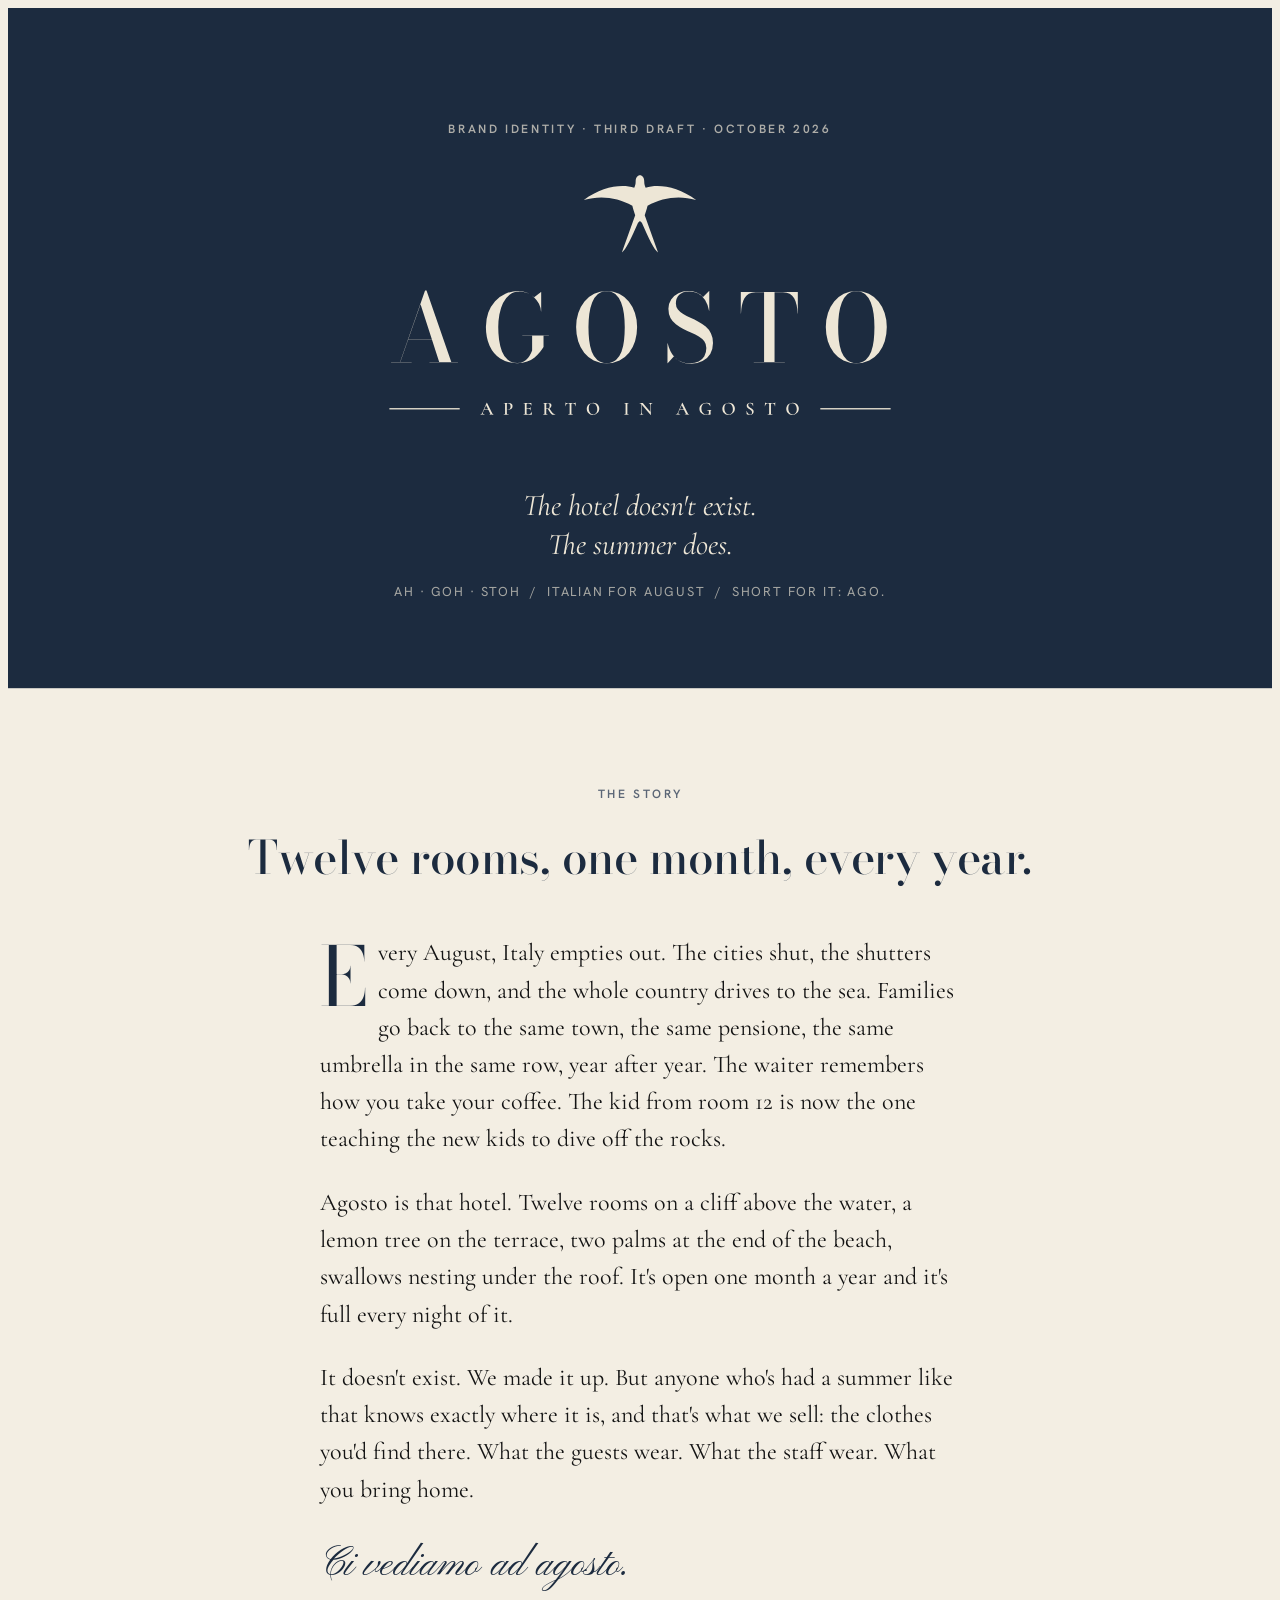
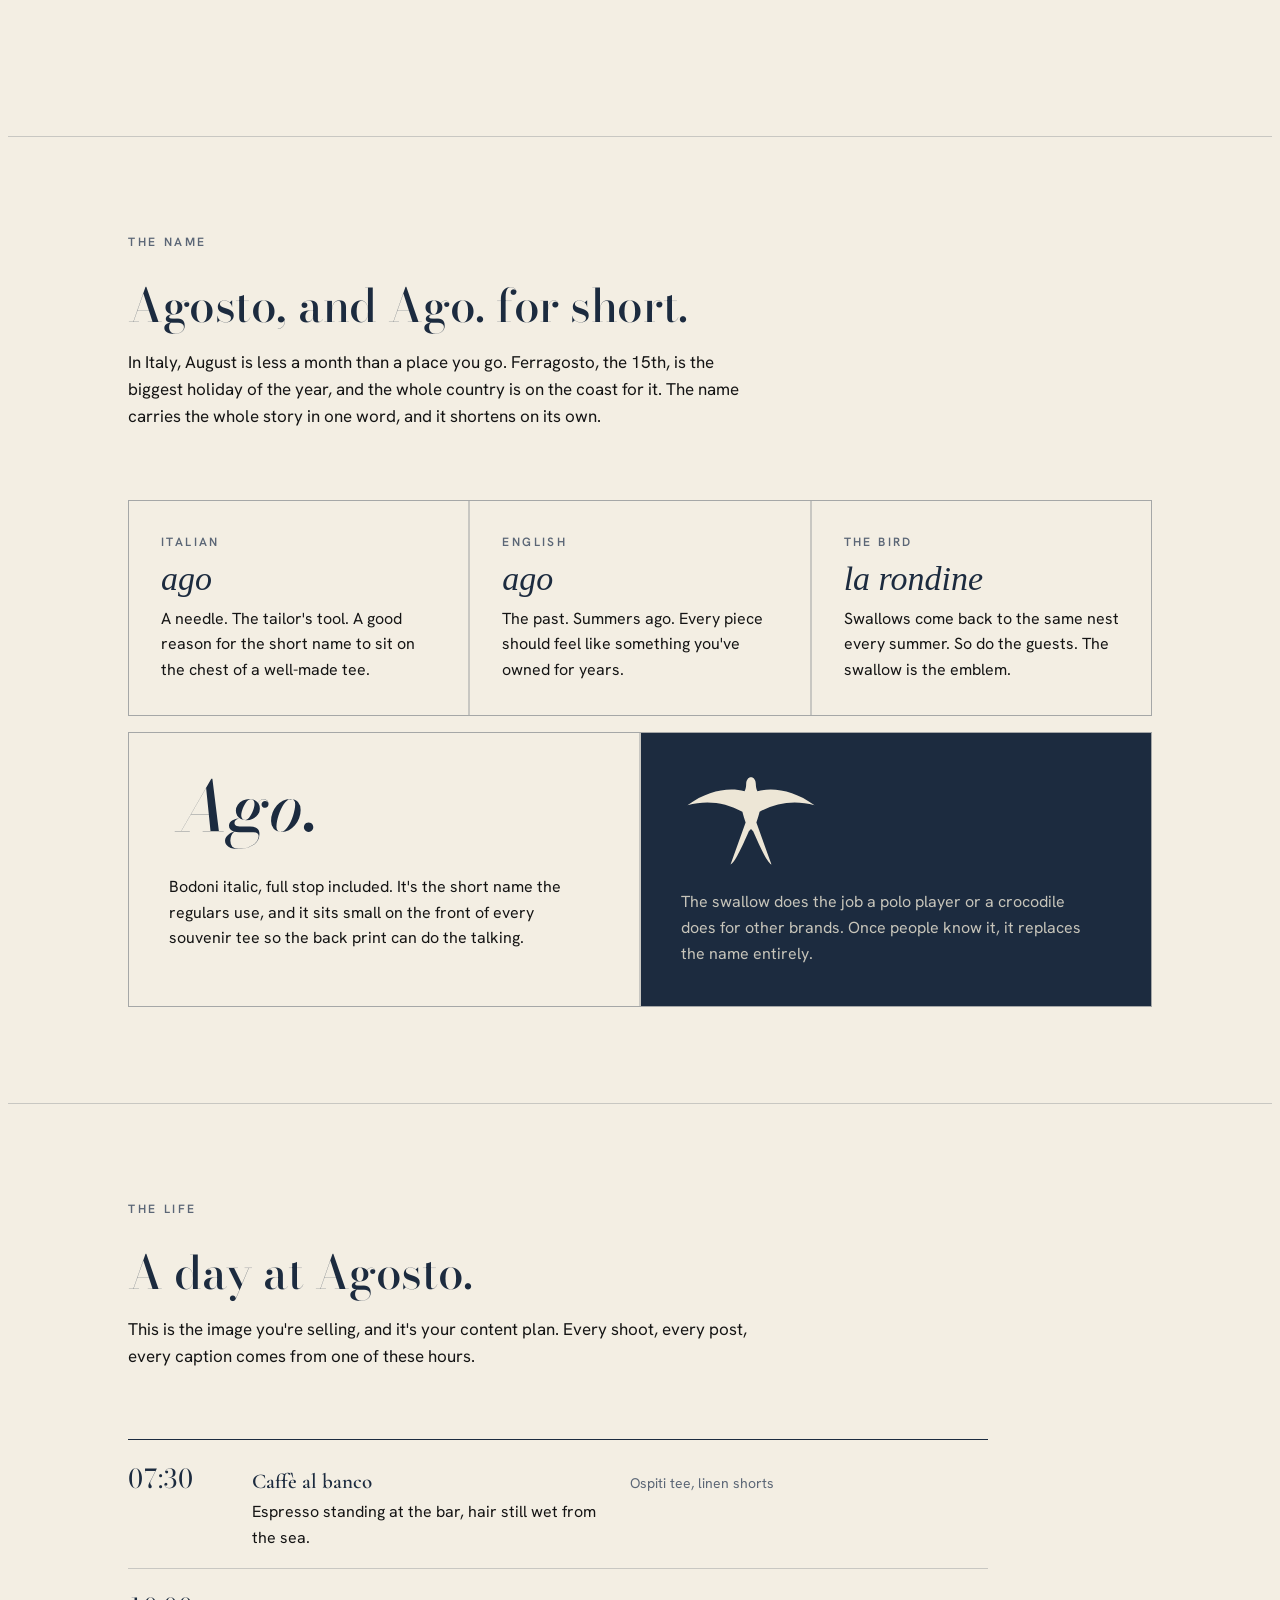
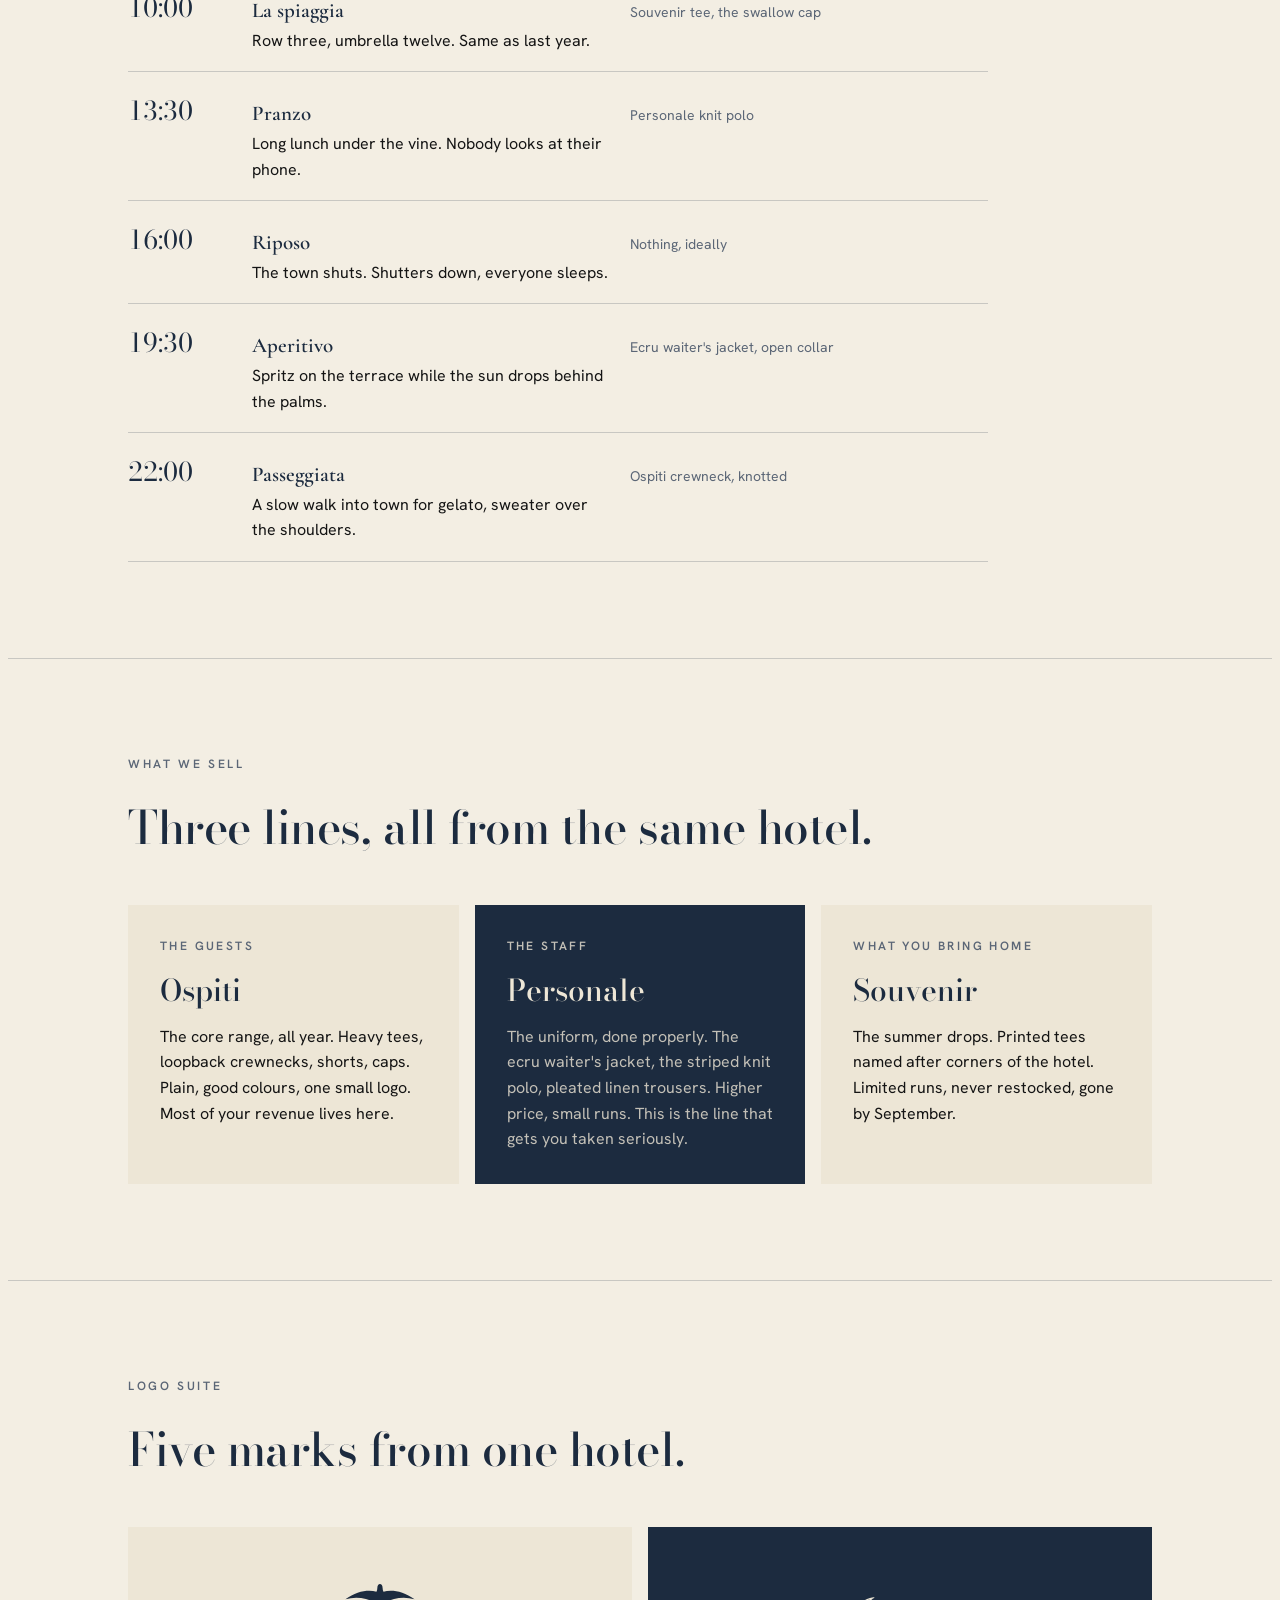
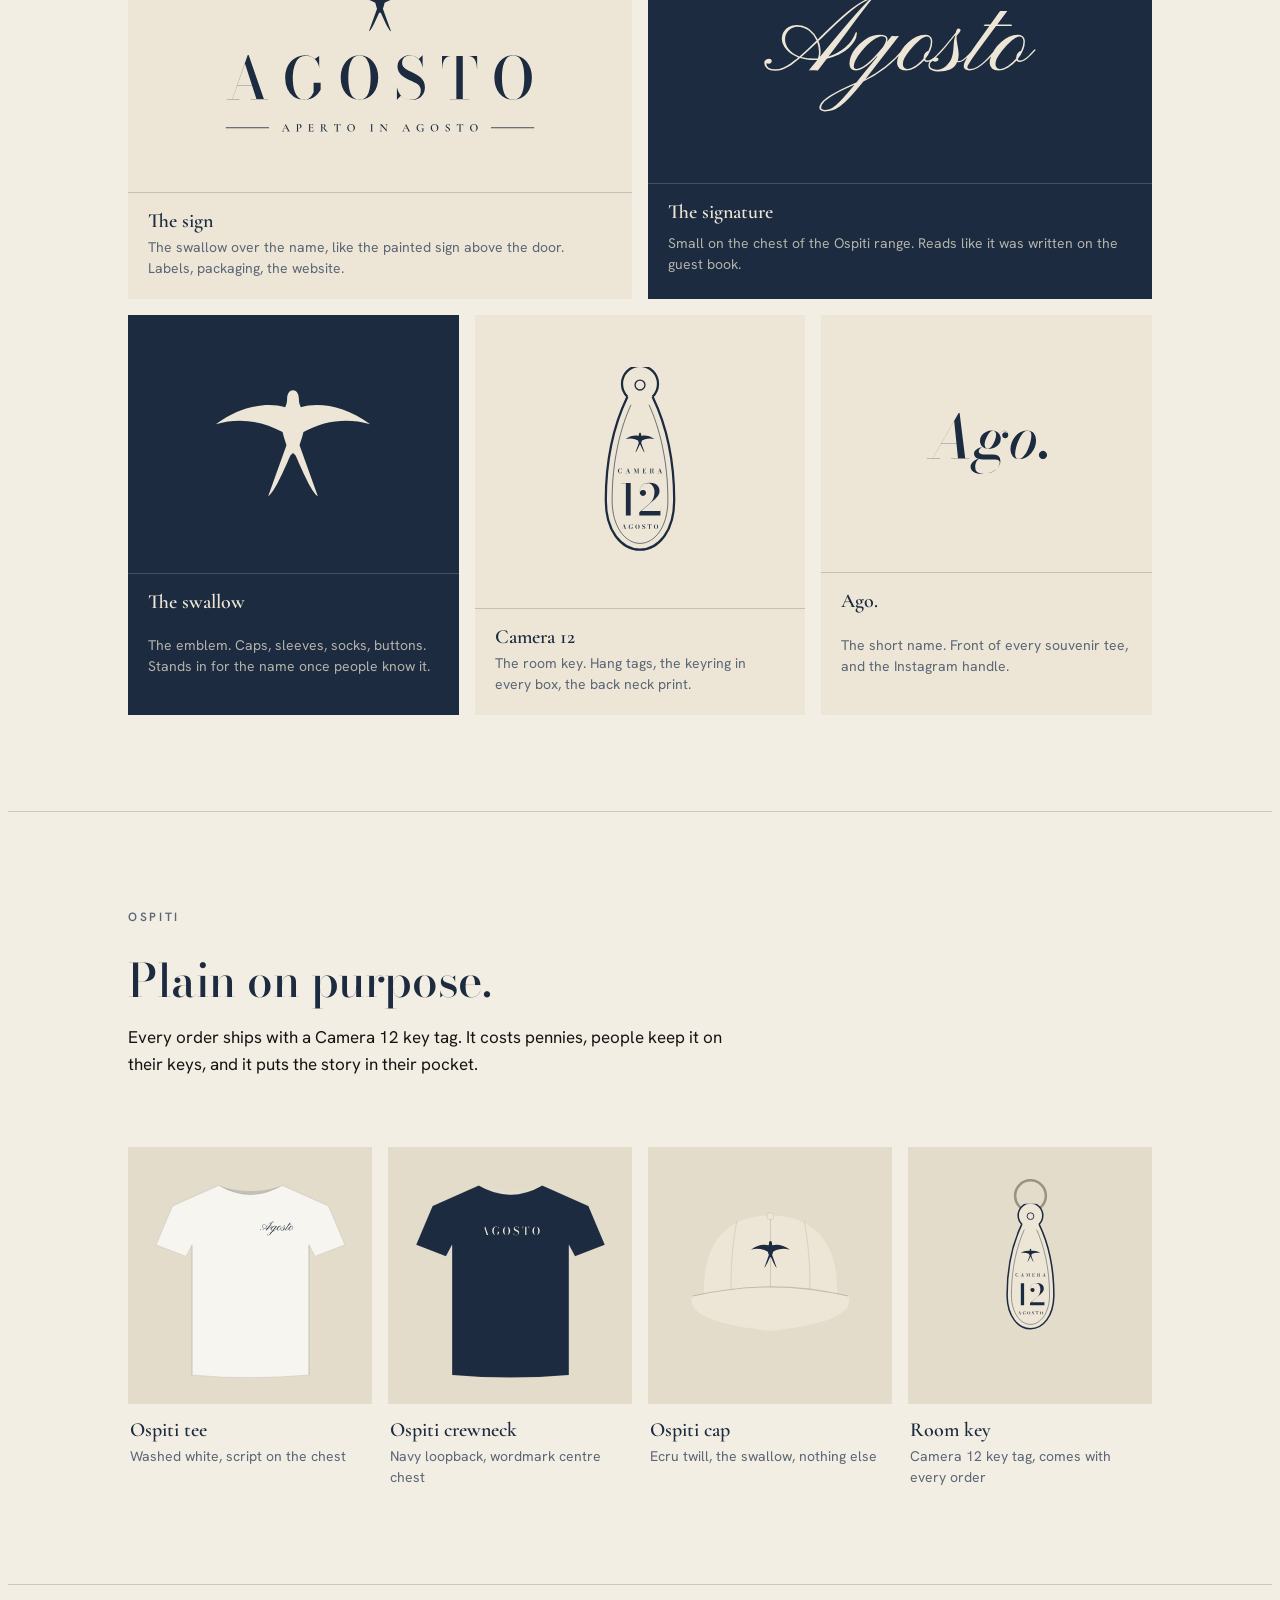
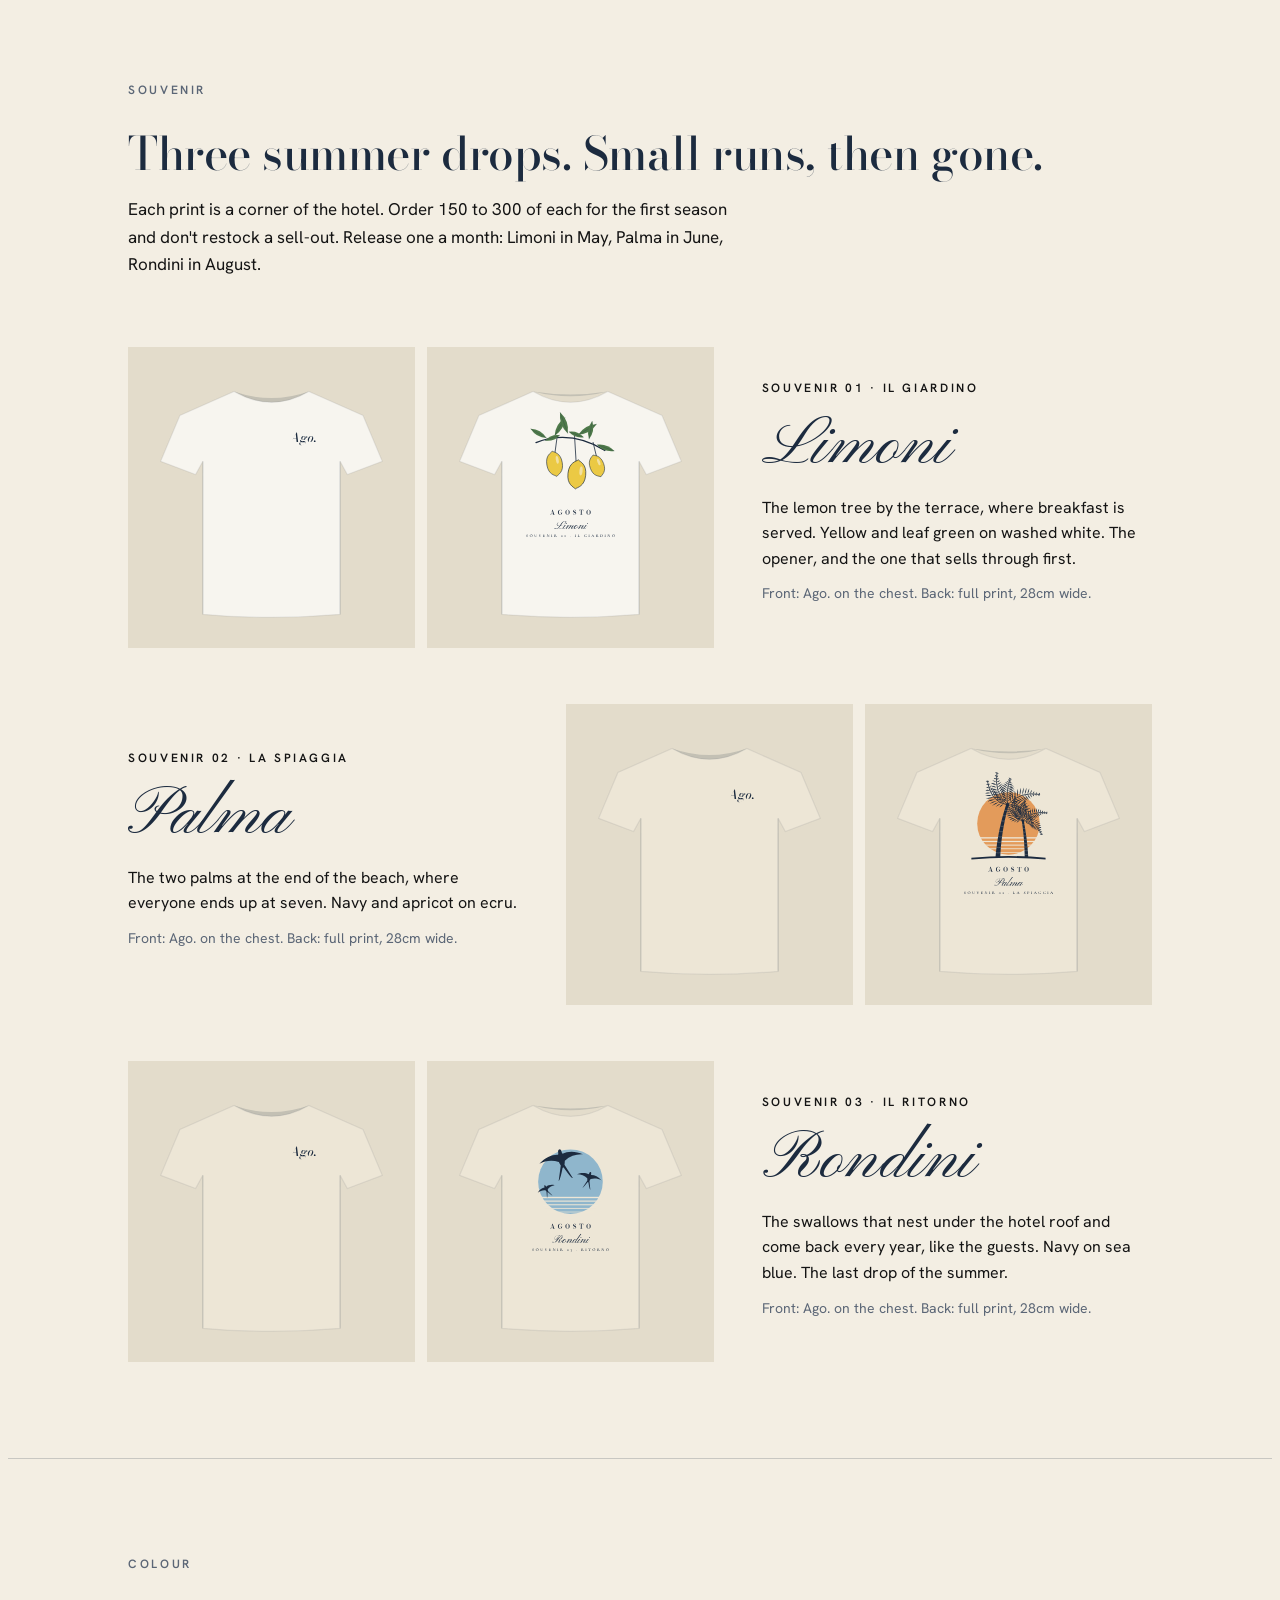
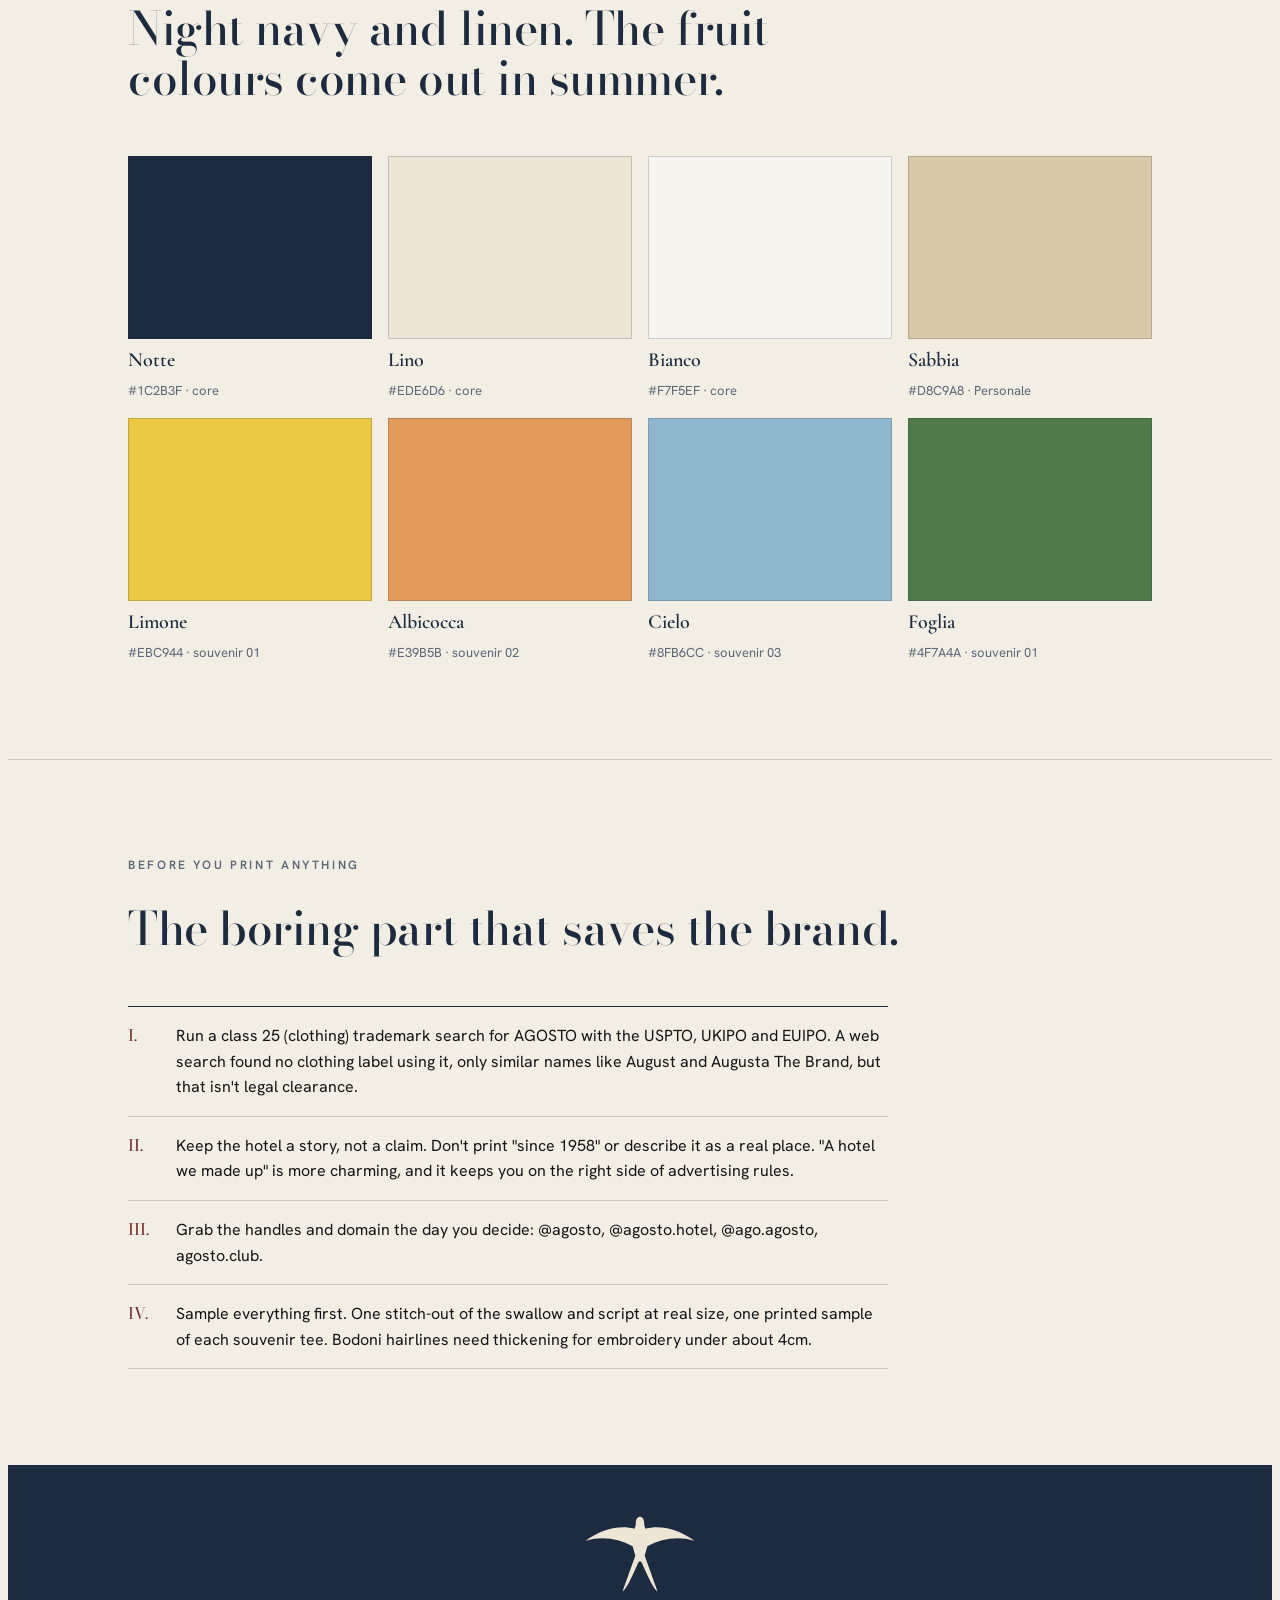
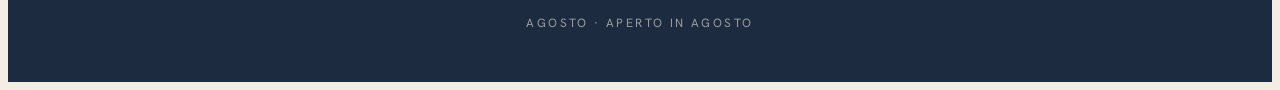
==== commit 1cfdc957: "Replace Solano with Agosto identity: hotel story, swallow emblem, three lines and souvenir prints Co" ====
--- a/brand/brand-sheet.html
+++ b/brand/brand-sheet.html
@@ -1,5 +1,5 @@
 <!doctype html><html lang="en"><head><meta charset="utf-8"><meta name="viewport" content="width=device-width, initial-scale=1">
-<title>Solano Brand Sheet</title>
+<title>Agosto</title>
 <link rel="preconnect" href="https://fonts.googleapis.com">
 <link rel="preconnect" href="https://fonts.gstatic.com" crossorigin>
 <link rel="stylesheet" href="https://fonts.googleapis.com/css2?family=Bodoni+Moda:ital,opsz,wght@0,6..96,400..700;1,6..96,400..600&family=Cormorant+Garamond:ital,wght@0,500;0,600;1,500&family=Hanken+Grotesk:wght@400;500;600&family=Pinyon+Script&display=swap">
@@ -114,14 +114,14 @@
 }
 
 
-.hero-mark { max-width: 560px; }
+.hero-mark { max-width: 520px; }
 .cover .line { max-width: 26ch; }
-.inline-sol { max-width: 150px; }
-.inline-sun { max-width: 110px; }
+.inline-ago { max-width: 150px; }
+.inline-swallow { max-width: 140px; }
 .art-wordmark, .art-script { max-width: 300px; }
-.art-sol { max-width: 120px; }
-.art-sun { max-width: 110px; }
-.art-lockup { max-width: 220px; }
+.art-ago { max-width: 130px; }
+.art-swallow { max-width: 170px; } .art-keytag { max-width: 90px; }
+.art-lockup { max-width: 320px; }
 .drops { display: grid; gap: clamp(36px, 5vw, 56px); }
 .drop { display: grid; grid-template-columns: 3fr 2fr; gap: clamp(24px, 4vw, 48px); align-items: center; }
 .drop > * { min-width: 0; }
@@ -141,54 +141,86 @@
   .drop:nth-child(even) .drop-pair { order: 0; }
   .cal { grid-template-columns: 1fr; }
 }
+
+:root { --green: #1C2B3F; --green-2: #263850; --rule: rgba(28, 43, 63, .2); --muted: #5B6676; }
+.cover { background: var(--green); }
+.story { max-width: 640px; margin: 0 auto; font-family: var(--f-serif); font-size: clamp(20px, 2.4vw, 24px); line-height: 1.55; color: var(--ink); }
+.story p { margin: 0 0 1.1em; }
+.story p:first-of-type::first-letter { font-family: var(--f-display); float: left; font-size: 3.4em; line-height: .9; padding: 6px 10px 0 0; color: var(--green); }
+.story .sign { font-family: "Pinyon Script", var(--f-serif); font-size: 40px; color: var(--green); margin-top: 8px; }
+.center-head { text-align: center; justify-items: center; }
+.center-head .eyebrow { text-align: center; }
+.meanings { display: grid; grid-template-columns: repeat(3, 1fr); gap: 2px; background: var(--rule); border: 1px solid var(--rule); }
+.meanings > div { background: var(--paper); padding: clamp(22px, 3vw, 32px); display: grid; gap: 10px; align-content: start; }
+.meanings .word { font-family: var(--f-display); font-style: italic; font-size: 34px; line-height: 1; color: var(--green); }
+.meanings .lang { font-size: 12px; letter-spacing: .2em; text-transform: uppercase; font-weight: 600; color: var(--muted); }
+.meanings p { margin: 0; color: var(--ink); }
+.day { border-top: 1px solid var(--green); max-width: 860px; }
+.day > div { display: grid; grid-template-columns: 6.5em 1fr 1fr; gap: 20px; padding-block: 18px; border-bottom: 1px solid var(--rule); align-items: baseline; }
+.day > div > * { min-width: 0; }
+.day time { font-family: var(--f-display); font-size: 26px; font-variant-numeric: tabular-nums lining-nums; color: var(--green); }
+.day b { display: block; font-family: var(--f-serif); font-weight: 600; font-size: 21px; color: var(--green); }
+.day span { color: var(--ink); }
+.day .wear { font-size: 14px; color: var(--muted); }
+.lines { display: grid; grid-template-columns: repeat(3, 1fr); gap: 16px; }
+.line-card { background: var(--ecru); padding: clamp(22px, 3vw, 32px); display: grid; gap: 10px; align-content: start; }
+.line-card.dark { background: var(--green); color: var(--ecru); }
+.line-card.dark p, .line-card.dark .lang { color: rgba(237, 230, 214, .8); }
+.line-card h3 { font-family: var(--f-display); font-weight: 500; font-size: 30px; margin: 0; }
+.line-card p { margin: 0; color: var(--ink); }
+.line-card .lang { font-size: 12px; letter-spacing: .2em; text-transform: uppercase; font-weight: 600; color: var(--muted); }
+@media (max-width: 860px) {
+  .meanings, .lines { grid-template-columns: 1fr; }
+  .day > div { grid-template-columns: 5em 1fr; }
+  .day .wear { grid-column: 2; }
+}
 </style>
 
 <header class="cover">
   <div class="wrap">
-    <p class="eyebrow">Brand identity · second draft · October 2026</p>
-    <svg class="logo hero-mark" viewBox="0 0 550.15 96.5" fill="currentColor" role="img" aria-label="Solano"><path transform="translate(10 86.50)" d="M29.4 1.5Q22.96 1.5 18.51 -0.53Q14.05 -2.56 11.1 -6.03L4.54 1H4.34V-20.34H4.56Q5.58 -15.88 7.43 -11.98Q9.29 -8.07 12.18 -5.11Q15.08 -2.14 19.15 -0.46Q23.22 1.21 28.72 1.21Q33.88 1.21 37.72 -0.7Q41.57 -2.62 43.71 -6.27Q45.84 -9.91 45.84 -15.08Q45.84 -19.39 43.64 -22.35Q41.44 -25.32 37.84 -27.5Q34.24 -29.68 29.92 -31.59Q25.59 -33.5 21.27 -35.59Q16.94 -37.69 13.34 -40.51Q9.74 -43.33 7.54 -47.34Q5.34 -51.35 5.34 -57.08Q5.34 -62.79 8.29 -67.05Q11.24 -71.31 16.04 -73.66Q20.84 -76 26.46 -76Q31.41 -76 35.42 -74.44Q39.42 -72.88 42.32 -69.62L48.76 -76H48.96V-54.94H48.75Q47.47 -61.9 44.52 -66.49Q41.58 -71.09 37.2 -73.36Q32.82 -75.63 27.32 -75.63Q20.44 -75.63 16.88 -72.07Q13.32 -68.52 13.32 -62.78Q13.32 -58.92 15.48 -56.21Q17.64 -53.5 21.15 -51.41Q24.67 -49.33 28.91 -47.42Q33.14 -45.52 37.38 -43.29Q41.62 -41.06 45.14 -38.04Q48.65 -35.02 50.81 -30.75Q52.96 -26.48 52.96 -20.42Q52.96 -13.78 50.02 -8.86Q47.08 -3.94 41.77 -1.22Q36.45 1.5 29.4 1.5ZM117.58 1Q109.87 1 103.82 -1.96Q97.77 -4.91 93.57 -10.2Q89.37 -15.48 87.17 -22.46Q84.98 -29.45 84.98 -37.5Q84.98 -45.55 87.3 -52.54Q89.63 -59.52 93.92 -64.8Q98.21 -70.09 104.22 -73.04Q110.23 -76 117.58 -76Q124.94 -76 130.91 -73.04Q136.89 -70.09 141.2 -64.8Q145.5 -59.52 147.8 -52.54Q150.1 -45.55 150.1 -37.5Q150.1 -29.45 147.93 -22.46Q145.75 -15.48 141.57 -10.2Q137.39 -4.91 131.34 -1.96Q125.29 1 117.58 1ZM117.58 0.8Q123.76 0.8 127.57 -2.48Q131.37 -5.76 133.41 -11.26Q135.45 -16.76 136.18 -23.6Q136.92 -30.43 136.92 -37.52Q136.92 -44.61 136.05 -51.42Q135.19 -58.24 133.03 -63.74Q130.88 -69.24 127.11 -72.52Q123.35 -75.8 117.58 -75.8Q111.8 -75.8 108.02 -72.52Q104.24 -69.24 102.09 -63.74Q99.93 -58.24 99.05 -51.42Q98.16 -44.61 98.16 -37.52Q98.16 -30.43 98.92 -23.6Q99.68 -16.76 101.71 -11.26Q103.75 -5.76 107.6 -2.48Q111.45 0.8 117.58 0.8ZM180 0V-0.2H188.96V-74.8H180V-75H209.14V-74.8H200.18V-0.2H214.17Q219.96 -0.2 223.76 -1.88Q227.56 -3.55 229.77 -6.58Q231.97 -9.6 232.95 -13.68Q233.93 -17.75 234.09 -22.5H234.29V0ZM280.33 -24.31V-24.51H311.19V-24.31ZM299.96 -76.5 326.41 -0.2H333.5V0H303.1V-0.2H313.49L293.58 -61.89L271.96 -0.2H284.1V0H262.1V-0.2H271.75L298.41 -76.5ZM371.15 -75V-0.2H383.11V0H361.05V-0.2H370.95V-74.8H361.05V-75ZM431.07 -75V-74.8H420.57V1H420.37L371.05 -75H384.47L420.37 -18.07V-74.8H408.51V-75ZM493.53 1Q485.82 1 479.77 -1.96Q473.72 -4.91 469.52 -10.2Q465.32 -15.48 463.12 -22.46Q460.93 -29.45 460.93 -37.5Q460.93 -45.55 463.25 -52.54Q465.58 -59.52 469.87 -64.8Q474.16 -70.09 480.17 -73.04Q486.18 -76 493.53 -76Q500.89 -76 506.86 -73.04Q512.84 -70.09 517.15 -64.8Q521.45 -59.52 523.75 -52.54Q526.05 -45.55 526.05 -37.5Q526.05 -29.45 523.88 -22.46Q521.7 -15.48 517.52 -10.2Q513.34 -4.91 507.29 -1.96Q501.24 1 493.53 1ZM493.53 0.8Q499.71 0.8 503.52 -2.48Q507.32 -5.76 509.36 -11.26Q511.4 -16.76 512.13 -23.6Q512.87 -30.43 512.87 -37.52Q512.87 -44.61 512 -51.42Q511.14 -58.24 508.98 -63.74Q506.83 -69.24 503.06 -72.52Q499.3 -75.8 493.53 -75.8Q487.75 -75.8 483.97 -72.52Q480.19 -69.24 478.04 -63.74Q475.88 -58.24 475 -51.42Q474.11 -44.61 474.11 -37.52Q474.11 -30.43 474.87 -23.6Q475.63 -16.76 477.66 -11.26Q479.7 -5.76 483.55 -2.48Q487.4 0.8 493.53 0.8Z"/></svg>
-    <p class="line">The warm wind off the sea, the last week of August.</p>
-    <p class="pron">so · LAH · no &nbsp;/&nbsp; short for it: Sol.</p>
+    <p class="eyebrow">Brand identity · third draft · October 2026</p>
+    <svg class="logo hero-mark" viewBox="0 0 555.3 280.5" fill="currentColor" role="img" aria-label="Agosto"><path transform="translate(277.6 50.0) rotate(0) scale(0.5085) translate(0 -19)" d="M0 -62C5 -62 9 -57 9 -49C9 -44 10 -40 12 -36C40 -44 80 -38 118 -10C84 -20 48 -16 16 2C14 10 12 16 10 22L38 100C30 96 18 70 4 38L0 34L-4 38C-18 70 -30 96 -38 100L-10 22C-12 16 -14 10 -16 2C-48 -16 -84 -20 -118 -10C-80 -38 -40 -44 -12 -36C-10 -40 -9 -44 -9 -49C-9 -57 -5 -62 0 -62Z"/><path transform="translate(10 208.50)" d="M20.03 -24.31V-24.51H50.89V-24.31ZM39.66 -76.5 66.11 -0.2H73.2V0H42.8V-0.2H53.19L33.28 -61.89L11.66 -0.2H23.8V0H1.8V-0.2H11.45L38.11 -76.5ZM141.94 -28.6H170.34V-28.4H164.62V-16.22Q163.15 -13.81 160.82 -10.85Q158.48 -7.89 155.13 -5.19Q151.77 -2.48 147.14 -0.74Q142.52 1 136.42 1Q125.81 1 118.37 -3.92Q110.92 -8.83 107 -17.52Q103.08 -26.21 103.08 -37.5Q103.08 -45.96 105.66 -53.02Q108.23 -60.08 112.9 -65.23Q117.57 -70.37 123.94 -73.18Q130.32 -76 137.92 -76Q142.79 -76 147.1 -74.27Q151.41 -72.54 154.64 -69.52L161.92 -75H162.12V-54.08H161.92Q161.71 -58.56 159.76 -62.45Q157.81 -66.34 154.61 -69.26Q151.42 -72.19 147.38 -73.84Q143.35 -75.49 138.99 -75.49Q132.75 -75.49 128.38 -72.16Q124.01 -68.84 121.36 -63.32Q118.71 -57.79 117.48 -51.07Q116.26 -44.35 116.26 -37.5Q116.26 -30.7 117.15 -23.9Q118.04 -17.1 120.25 -11.53Q122.46 -5.95 126.4 -2.58Q130.34 0.8 136.42 0.8Q140.65 0.8 143.54 -0.85Q146.44 -2.5 148.23 -4.82Q150.03 -7.14 151.03 -9.31Q152.03 -11.49 152.44 -12.5V-28.4H141.94ZM232.03 1Q224.32 1 218.27 -1.96Q212.22 -4.91 208.02 -10.2Q203.82 -15.48 201.62 -22.46Q199.43 -29.45 199.43 -37.5Q199.43 -45.55 201.75 -52.54Q204.08 -59.52 208.37 -64.8Q212.66 -70.09 218.67 -73.04Q224.68 -76 232.03 -76Q239.39 -76 245.36 -73.04Q251.34 -70.09 255.65 -64.8Q259.95 -59.52 262.25 -52.54Q264.55 -45.55 264.55 -37.5Q264.55 -29.45 262.38 -22.46Q260.2 -15.48 256.02 -10.2Q251.84 -4.91 245.79 -1.96Q239.74 1 232.03 1ZM232.03 0.8Q238.21 0.8 242.02 -2.48Q245.82 -5.76 247.86 -11.26Q249.9 -16.76 250.63 -23.6Q251.37 -30.43 251.37 -37.52Q251.37 -44.61 250.5 -51.42Q249.64 -58.24 247.48 -63.74Q245.33 -69.24 241.56 -72.52Q237.8 -75.8 232.03 -75.8Q226.25 -75.8 222.47 -72.52Q218.69 -69.24 216.54 -63.74Q214.38 -58.24 213.5 -51.42Q212.61 -44.61 212.61 -37.52Q212.61 -30.43 213.37 -23.6Q214.13 -16.76 216.16 -11.26Q218.2 -5.76 222.05 -2.48Q225.9 0.8 232.03 0.8ZM322.05 1.5Q315.61 1.5 311.16 -0.53Q306.7 -2.56 303.75 -6.03L297.19 1H296.99V-20.34H297.21Q298.23 -15.88 300.08 -11.98Q301.94 -8.07 304.83 -5.11Q307.73 -2.14 311.8 -0.46Q315.87 1.21 321.37 1.21Q326.53 1.21 330.37 -0.7Q334.22 -2.62 336.36 -6.27Q338.49 -9.91 338.49 -15.08Q338.49 -19.39 336.29 -22.35Q334.09 -25.32 330.49 -27.5Q326.89 -29.68 322.57 -31.59Q318.24 -33.5 313.92 -35.59Q309.59 -37.69 305.99 -40.51Q302.39 -43.33 300.19 -47.34Q297.99 -51.35 297.99 -57.08Q297.99 -62.79 300.94 -67.05Q303.89 -71.31 308.69 -73.66Q313.49 -76 319.11 -76Q324.06 -76 328.07 -74.44Q332.07 -72.88 334.97 -69.62L341.41 -76H341.61V-54.94H341.4Q340.12 -61.9 337.17 -66.49Q334.23 -71.09 329.85 -73.36Q325.47 -75.63 319.97 -75.63Q313.09 -75.63 309.53 -72.07Q305.97 -68.52 305.97 -62.78Q305.97 -58.92 308.13 -56.21Q310.29 -53.5 313.8 -51.41Q317.32 -49.33 321.56 -47.42Q325.79 -45.52 330.03 -43.29Q334.27 -41.06 337.79 -38.04Q341.3 -35.02 343.46 -30.75Q345.61 -26.48 345.61 -20.42Q345.61 -13.78 342.67 -8.86Q339.73 -3.94 334.42 -1.22Q329.1 1.5 322.05 1.5ZM389.16 0V-0.2H400.16V-74.8H391.11Q386.8 -74.8 383.89 -73.06Q380.98 -71.32 379.18 -68.21Q377.38 -65.11 376.52 -60.97Q375.66 -56.83 375.5 -52.08H375.3V-75H436.2V-52.08H435.96Q435.8 -56.83 434.94 -60.97Q434.08 -65.11 432.28 -68.21Q430.48 -71.32 427.54 -73.06Q424.61 -74.8 420.33 -74.8H411.34V-0.2H422.34V0ZM498.68 1Q490.97 1 484.92 -1.96Q478.87 -4.91 474.67 -10.2Q470.47 -15.48 468.27 -22.46Q466.08 -29.45 466.08 -37.5Q466.08 -45.55 468.4 -52.54Q470.73 -59.52 475.02 -64.8Q479.31 -70.09 485.32 -73.04Q491.33 -76 498.68 -76Q506.04 -76 512.01 -73.04Q517.99 -70.09 522.3 -64.8Q526.6 -59.52 528.9 -52.54Q531.2 -45.55 531.2 -37.5Q531.2 -29.45 529.03 -22.46Q526.85 -15.48 522.67 -10.2Q518.49 -4.91 512.44 -1.96Q506.39 1 498.68 1ZM498.68 0.8Q504.86 0.8 508.67 -2.48Q512.47 -5.76 514.51 -11.26Q516.55 -16.76 517.28 -23.6Q518.02 -30.43 518.02 -37.52Q518.02 -44.61 517.15 -51.42Q516.29 -58.24 514.13 -63.74Q511.98 -69.24 508.21 -72.52Q504.45 -75.8 498.68 -75.8Q492.9 -75.8 489.12 -72.52Q485.34 -69.24 483.19 -63.74Q481.03 -58.24 480.15 -51.42Q479.26 -44.61 479.26 -37.52Q479.26 -30.43 480.02 -23.6Q480.78 -16.76 482.81 -11.26Q484.85 -5.76 488.7 -2.48Q492.55 0.8 498.68 0.8Z"/><path d="M110.67 259.6 110.94 259.1H116.54L116.68 259.6ZM121.3 264.26Q121.4 264.26 121.4 264.38Q121.4 264.5 121.3 264.5Q120.71 264.5 120.08 264.46Q119.45 264.42 118.86 264.42Q118.2 264.42 117.71 264.46Q117.23 264.5 116.63 264.5Q116.55 264.5 116.55 264.38Q116.55 264.26 116.63 264.26Q117.53 264.26 117.71 263.94Q117.88 263.62 117.41 262.68L113.23 254.19L114.04 252.85L110.09 261.76Q109.57 262.97 110.06 263.62Q110.55 264.26 111.74 264.26Q111.84 264.26 111.84 264.38Q111.84 264.5 111.74 264.5Q111.14 264.5 110.64 264.46Q110.14 264.42 109.38 264.42Q108.62 264.42 108.16 264.46Q107.7 264.5 107.04 264.5Q106.96 264.5 106.96 264.38Q106.96 264.26 107.04 264.26Q107.58 264.26 107.98 264.04Q108.37 263.82 108.75 263.23Q109.13 262.65 109.6 261.57L113.89 251.89Q113.92 251.83 114.06 251.82Q114.2 251.81 114.22 251.89L119.12 261.76Q119.6 262.72 119.95 263.27Q120.3 263.82 120.63 264.04Q120.95 264.26 121.3 264.26ZM135.46 262.8Q135.46 263.4 135.61 263.71Q135.75 264.02 136.2 264.14Q136.65 264.26 137.54 264.26Q137.6 264.26 137.6 264.38Q137.6 264.5 137.54 264.5Q136.9 264.5 136.15 264.48Q135.4 264.46 134.52 264.46Q133.83 264.46 133.19 264.48Q132.55 264.5 132.05 264.5Q131.99 264.5 131.99 264.38Q131.99 264.26 132.05 264.26Q132.7 264.26 133.03 264.16Q133.35 264.06 133.46 263.76Q133.56 263.46 133.56 262.88V253.62Q133.56 253.04 133.46 252.75Q133.35 252.46 133.03 252.35Q132.7 252.24 132.05 252.24Q131.99 252.24 131.99 252.12Q131.99 252 132.05 252Q132.55 252 133.18 252.03Q133.81 252.06 134.5 252.06Q135 252.06 135.76 252Q136.53 251.94 137.25 251.94Q138.46 251.94 139.41 252.27Q140.36 252.61 140.93 253.33Q141.5 254.05 141.53 255.22Q141.55 256.25 141.18 257.01Q140.8 257.77 140.15 258.27Q139.5 258.77 138.71 259.01Q137.92 259.26 137.15 259.26Q136.93 259.26 136.68 259.24Q136.43 259.22 136.2 259.16Q136.13 259.14 136.16 259.01Q136.18 258.88 136.25 258.9Q136.42 258.94 136.62 258.96Q136.81 258.98 136.94 258.98Q137.61 258.98 138.17 258.62Q138.73 258.26 139.08 257.52Q139.43 256.77 139.43 255.66Q139.43 254.59 139.09 253.85Q138.76 253.12 138.14 252.72Q137.52 252.33 136.66 252.33Q136.2 252.33 135.94 252.42Q135.68 252.51 135.57 252.8Q135.46 253.08 135.46 253.66ZM161.81 264.5H153.13Q153.07 264.5 153.07 264.38Q153.07 264.26 153.13 264.26Q153.79 264.26 154.11 264.16Q154.43 264.06 154.54 263.76Q154.65 263.46 154.65 262.88V253.62Q154.65 253.04 154.54 252.75Q154.43 252.46 154.11 252.35Q153.79 252.24 153.13 252.24Q153.07 252.24 153.07 252.12Q153.07 252 153.13 252H161.45Q161.65 252 161.65 252.18L161.69 254.77Q161.69 254.82 161.58 254.83Q161.48 254.85 161.45 254.79Q161.22 253.65 160.52 253.09Q159.82 252.52 158.68 252.52H157.87Q157.37 252.52 157.08 252.63Q156.79 252.74 156.67 252.99Q156.55 253.25 156.55 253.67V262.8Q156.55 263.23 156.65 263.5Q156.76 263.76 157.01 263.88Q157.26 263.99 157.69 263.99H158.68Q160.03 263.99 160.87 263.33Q161.71 262.68 162.07 261.39Q162.08 261.33 162.19 261.36Q162.31 261.38 162.31 261.43Q162.23 261.99 162.17 262.76Q162.11 263.54 162.11 264.2Q162.11 264.5 161.81 264.5ZM160.69 259.97Q160.69 259.13 160.13 258.69Q159.58 258.25 158.45 258.25H155.64V257.74H158.48Q159.58 257.74 160.13 257.36Q160.67 256.98 160.67 256.26Q160.67 256.21 160.78 256.21Q160.89 256.21 160.89 256.26Q160.89 256.9 160.88 257.25Q160.87 257.61 160.87 258Q160.87 258.48 160.9 258.95Q160.93 259.42 160.93 259.97Q160.93 260.01 160.81 260.01Q160.69 260.01 160.69 259.97ZM184 264.5Q183.68 264.5 182.98 263.74Q182.28 262.98 181.3 261.56Q180.32 260.13 179.09 258.15L180.68 257.66Q182.32 260.08 183.47 261.53Q184.62 262.98 185.51 263.62Q186.4 264.26 187.21 264.26Q187.26 264.26 187.26 264.38Q187.26 264.5 187.21 264.5Q185.95 264.5 185.16 264.5Q184.36 264.5 184 264.5ZM179.44 251.94Q181.2 251.94 182.14 252.63Q183.08 253.32 183.08 254.51Q183.08 255.66 182.43 256.56Q181.78 257.45 180.75 257.95Q179.72 258.45 178.55 258.45Q178.3 258.45 178.03 258.45Q177.75 258.44 177.52 258.42V262.88Q177.52 263.46 177.63 263.76Q177.73 264.06 178.06 264.16Q178.38 264.26 179.04 264.26Q179.09 264.26 179.09 264.38Q179.09 264.5 179.04 264.5Q178.53 264.5 177.91 264.48Q177.29 264.46 176.55 264.46Q175.85 264.46 175.21 264.48Q174.58 264.5 174.07 264.5Q174.01 264.5 174.01 264.38Q174.01 264.26 174.07 264.26Q174.73 264.26 175.05 264.16Q175.37 264.06 175.49 263.76Q175.61 263.46 175.61 262.88V253.62Q175.61 253.04 175.5 252.75Q175.39 252.46 175.07 252.35Q174.75 252.24 174.09 252.24Q174.05 252.24 174.05 252.12Q174.05 252 174.09 252Q174.6 252 175.22 252.03Q175.85 252.06 176.55 252.06Q177.19 252.06 177.99 252Q178.79 251.94 179.44 251.94ZM181.12 255.21Q181.12 254.06 180.85 253.43Q180.58 252.81 180.1 252.56Q179.61 252.32 178.97 252.32Q178.19 252.32 177.86 252.6Q177.52 252.89 177.52 253.66V257.89Q177.8 257.92 178.12 257.94Q178.45 257.96 178.69 257.96Q180.02 257.96 180.57 257.29Q181.12 256.62 181.12 255.21ZM201.22 252.43Q199.99 252.43 199.21 253.18Q198.44 253.93 198.02 255.43Q198 255.48 197.9 255.48Q197.79 255.47 197.79 255.41Q197.83 255.14 197.88 254.65Q197.92 254.15 197.97 253.57Q198.01 252.99 198.04 252.45Q198.07 251.91 198.07 251.56Q198.07 251.46 198.19 251.46Q198.3 251.46 198.3 251.56Q198.3 251.76 198.5 251.85Q198.71 251.94 198.97 251.97Q199.24 252 199.42 252Q201.14 252.06 203.44 252.06Q204.84 252.06 205.68 252.03Q206.52 252 207.3 252Q208 252 208.37 251.91Q208.74 251.82 208.84 251.5Q208.86 251.42 208.97 251.42Q209.07 251.42 209.07 251.5Q209.04 251.81 209.01 252.37Q208.97 252.92 208.95 253.52Q208.92 254.13 208.9 254.65Q208.88 255.16 208.88 255.41Q208.88 255.47 208.77 255.47Q208.67 255.47 208.65 255.41Q208.44 253.84 207.69 253.14Q206.95 252.43 205.71 252.43Q205.16 252.43 204.88 252.53Q204.6 252.62 204.51 252.89Q204.42 253.15 204.42 253.66V262.88Q204.42 263.46 204.54 263.76Q204.67 264.06 205.04 264.16Q205.41 264.26 206.18 264.26Q206.23 264.26 206.23 264.38Q206.23 264.5 206.18 264.5Q205.63 264.5 204.94 264.48Q204.25 264.46 203.44 264.46Q202.66 264.46 201.97 264.48Q201.29 264.5 200.72 264.5Q200.66 264.5 200.66 264.38Q200.66 264.26 200.72 264.26Q201.46 264.26 201.84 264.16Q202.23 264.06 202.36 263.76Q202.5 263.46 202.5 262.88V253.62Q202.5 253.12 202.4 252.87Q202.31 252.61 202.03 252.52Q201.75 252.43 201.22 252.43ZM227.13 264.74Q225.69 264.74 224.52 264.23Q223.35 263.72 222.52 262.82Q221.69 261.92 221.24 260.75Q220.79 259.58 220.79 258.26Q220.79 256.64 221.42 255.42Q222.05 254.2 223.09 253.39Q224.13 252.58 225.37 252.18Q226.61 251.78 227.83 251.78Q229.31 251.78 230.48 252.31Q231.65 252.84 232.47 253.74Q233.29 254.64 233.72 255.78Q234.15 256.92 234.15 258.12Q234.15 259.52 233.59 260.72Q233.03 261.92 232.06 262.82Q231.09 263.72 229.82 264.23Q228.55 264.74 227.13 264.74ZM227.81 264.27Q229 264.27 229.96 263.62Q230.91 262.98 231.46 261.73Q232.01 260.49 232.01 258.69Q232.01 256.84 231.41 255.4Q230.8 253.95 229.68 253.12Q228.57 252.29 227.02 252.29Q225.06 252.29 223.99 253.69Q222.93 255.09 222.93 257.54Q222.93 258.98 223.28 260.21Q223.64 261.44 224.3 262.36Q224.95 263.27 225.85 263.77Q226.74 264.27 227.81 264.27ZM264.16 262.88Q264.16 263.46 264.26 263.76Q264.37 264.06 264.69 264.16Q265.02 264.26 265.68 264.26Q265.73 264.26 265.73 264.38Q265.73 264.5 265.68 264.5Q265.16 264.5 264.54 264.48Q263.92 264.46 263.18 264.46Q262.47 264.46 261.83 264.48Q261.2 264.5 260.68 264.5Q260.64 264.5 260.64 264.38Q260.64 264.26 260.69 264.26Q261.34 264.26 261.67 264.16Q262.01 264.06 262.12 263.76Q262.24 263.46 262.24 262.88V253.62Q262.24 253.04 262.12 252.75Q262.01 252.46 261.68 252.35Q261.34 252.24 260.68 252.24Q260.64 252.24 260.64 252.12Q260.64 252 260.68 252Q261.2 252 261.83 252.03Q262.47 252.06 263.18 252.06Q263.92 252.06 264.55 252.03Q265.19 252 265.68 252Q265.73 252 265.73 252.12Q265.73 252.24 265.68 252.24Q265.03 252.24 264.7 252.36Q264.38 252.48 264.27 252.78Q264.16 253.08 264.16 253.66ZM279.08 262.09V252.46L279.64 252.5V262.09Q279.64 263.14 280.05 263.7Q280.46 264.26 281.26 264.26Q281.3 264.26 281.3 264.38Q281.3 264.5 281.26 264.5Q280.83 264.5 280.38 264.48Q279.93 264.46 279.38 264.46Q278.82 264.46 278.28 264.48Q277.75 264.5 277.29 264.5Q277.24 264.5 277.24 264.38Q277.24 264.26 277.29 264.26Q278.17 264.26 278.63 263.7Q279.08 263.14 279.08 262.09ZM289.24 264.78Q289.24 264.83 289.15 264.84Q289.06 264.85 289.02 264.83L279.38 253.64Q278.67 252.82 278.16 252.53Q277.66 252.24 277.16 252.24Q277.12 252.24 277.12 252.12Q277.12 252 277.16 252Q277.55 252 277.95 252.02Q278.35 252.04 278.69 252.04Q279.29 252.04 279.78 252.02Q280.27 252 280.53 252Q280.79 252 280.91 252.23Q281.04 252.46 281.51 253.04L289.08 261.97ZM289.24 254.43V264.78L288.7 264.17V254.43Q288.7 253.38 288.29 252.81Q287.89 252.24 287.09 252.24Q287.05 252.24 287.05 252.12Q287.05 252 287.09 252Q287.52 252 287.97 252.03Q288.43 252.06 288.97 252.06Q289.49 252.06 289.99 252.03Q290.49 252 290.92 252Q290.96 252 290.96 252.12Q290.96 252.24 290.92 252.24Q290.1 252.24 289.67 252.81Q289.24 253.38 289.24 254.43ZM319.49 259.6 319.76 259.1H325.36L325.5 259.6ZM330.12 264.26Q330.22 264.26 330.22 264.38Q330.22 264.5 330.12 264.5Q329.53 264.5 328.9 264.46Q328.27 264.42 327.68 264.42Q327.02 264.42 326.53 264.46Q326.05 264.5 325.45 264.5Q325.37 264.5 325.37 264.38Q325.37 264.26 325.45 264.26Q326.35 264.26 326.53 263.94Q326.7 263.62 326.23 262.68L322.05 254.19L322.86 252.85L318.91 261.76Q318.39 262.97 318.88 263.62Q319.37 264.26 320.56 264.26Q320.66 264.26 320.66 264.38Q320.66 264.5 320.56 264.5Q319.96 264.5 319.46 264.46Q318.96 264.42 318.2 264.42Q317.44 264.42 316.98 264.46Q316.52 264.5 315.86 264.5Q315.78 264.5 315.78 264.38Q315.78 264.26 315.86 264.26Q316.4 264.26 316.8 264.04Q317.19 263.82 317.57 263.23Q317.95 262.65 318.42 261.57L322.71 251.89Q322.74 251.83 322.88 251.82Q323.02 251.81 323.04 251.89L327.94 261.76Q328.42 262.72 328.77 263.27Q329.12 263.82 329.45 264.04Q329.77 264.26 330.12 264.26ZM348.46 264.74Q346.72 264.74 345.36 264.23Q343.99 263.73 343.05 262.84Q342.1 261.95 341.6 260.78Q341.11 259.61 341.11 258.28Q341.11 256.81 341.69 255.62Q342.26 254.43 343.31 253.57Q344.36 252.71 345.76 252.25Q347.16 251.78 348.81 251.78Q349.79 251.78 350.74 251.94Q351.69 252.1 352.3 252.4Q352.5 252.48 352.52 252.54Q352.55 252.59 352.57 252.86L352.83 255.49Q352.83 255.55 352.73 255.57Q352.63 255.59 352.59 255.51Q352.42 255.01 352.08 254.43Q351.73 253.85 351.19 253.34Q350.65 252.83 349.91 252.5Q349.16 252.17 348.18 252.17Q346.8 252.17 345.67 252.86Q344.55 253.55 343.89 254.84Q343.23 256.12 343.23 257.91Q343.23 259.27 343.63 260.45Q344.03 261.63 344.78 262.52Q345.54 263.42 346.59 263.92Q347.65 264.42 348.97 264.42Q349.8 264.42 350.29 264.21Q350.79 264.01 351.01 263.49Q351.24 262.96 351.24 261.99Q351.24 261.03 351.12 260.58Q351.01 260.13 350.57 259.99Q350.13 259.85 349.14 259.85Q349.02 259.85 349.02 259.69Q349.02 259.53 349.12 259.53Q350.48 259.61 351.57 259.62Q352.67 259.63 353.87 259.57Q353.96 259.57 353.97 259.71Q353.97 259.85 353.87 259.85Q353.49 259.83 353.31 259.98Q353.13 260.13 353.08 260.63Q353.04 261.13 353.04 262.19Q353.04 262.85 353.08 263.17Q353.12 263.49 353.15 263.64Q353.18 263.79 353.18 263.95Q353.18 264.07 353.14 264.11Q353.1 264.15 352.96 264.19Q351.89 264.42 350.71 264.58Q349.53 264.74 348.46 264.74ZM371.95 264.74Q370.51 264.74 369.34 264.23Q368.17 263.72 367.34 262.82Q366.51 261.92 366.06 260.75Q365.61 259.58 365.61 258.26Q365.61 256.64 366.24 255.42Q366.87 254.2 367.91 253.39Q368.95 252.58 370.19 252.18Q371.43 251.78 372.65 251.78Q374.13 251.78 375.3 252.31Q376.47 252.84 377.29 253.74Q378.11 254.64 378.54 255.78Q378.97 256.92 378.97 258.12Q378.97 259.52 378.41 260.72Q377.85 261.92 376.88 262.82Q375.91 263.72 374.64 264.23Q373.37 264.74 371.95 264.74ZM372.63 264.27Q373.82 264.27 374.78 263.62Q375.73 262.98 376.28 261.73Q376.83 260.49 376.83 258.69Q376.83 256.84 376.23 255.4Q375.62 253.95 374.5 253.12Q373.39 252.29 371.84 252.29Q369.88 252.29 368.81 253.69Q367.75 255.09 367.75 257.54Q367.75 258.98 368.1 260.21Q368.46 261.44 369.12 262.36Q369.77 263.27 370.67 263.77Q371.56 264.27 372.63 264.27ZM393.23 254.13Q393.23 254.91 393.63 255.49Q394.02 256.06 394.66 256.52Q395.29 256.97 396 257.42Q396.75 257.88 397.44 258.4Q398.13 258.91 398.58 259.59Q399.03 260.27 399.03 261.23Q399.03 262.25 398.49 263.04Q397.95 263.83 397 264.29Q396.05 264.74 394.78 264.74Q394.22 264.74 393.63 264.64Q393.05 264.53 392.54 264.36Q392.03 264.19 391.71 263.97Q391.63 263.91 391.57 263.84Q391.52 263.76 391.52 263.59L391.39 260.57Q391.37 260.47 391.48 260.46Q391.59 260.45 391.61 260.53Q391.85 261.15 392.18 261.81Q392.5 262.48 392.94 263.04Q393.38 263.59 393.96 263.95Q394.53 264.3 395.28 264.3Q395.78 264.3 396.25 264.12Q396.71 263.94 397.01 263.49Q397.31 263.05 397.31 262.26Q397.31 261.31 396.88 260.65Q396.46 259.98 395.8 259.48Q395.14 258.98 394.41 258.54Q393.71 258.09 393.07 257.61Q392.42 257.12 392.02 256.49Q391.62 255.86 391.62 254.97Q391.62 253.87 392.22 253.16Q392.82 252.46 393.75 252.12Q394.68 251.78 395.65 251.78Q396.32 251.78 397 251.9Q397.67 252.03 398.15 252.23Q398.34 252.31 398.39 252.4Q398.45 252.5 398.45 252.61L398.5 255.33Q398.5 255.39 398.4 255.42Q398.31 255.44 398.27 255.37Q398.18 255.08 397.97 254.55Q397.76 254.02 397.41 253.48Q397.06 252.93 396.51 252.55Q395.97 252.17 395.19 252.17Q394.59 252.17 394.15 252.41Q393.72 252.66 393.47 253.09Q393.23 253.52 393.23 254.13ZM414.3 252.43Q413.07 252.43 412.29 253.18Q411.52 253.93 411.1 255.43Q411.08 255.48 410.98 255.48Q410.87 255.47 410.87 255.41Q410.91 255.14 410.96 254.65Q411 254.15 411.05 253.57Q411.09 252.99 411.12 252.45Q411.15 251.91 411.15 251.56Q411.15 251.46 411.27 251.46Q411.38 251.46 411.38 251.56Q411.38 251.76 411.58 251.85Q411.79 251.94 412.05 251.97Q412.32 252 412.5 252Q414.22 252.06 416.52 252.06Q417.92 252.06 418.76 252.03Q419.6 252 420.38 252Q421.08 252 421.45 251.91Q421.82 251.82 421.92 251.5Q421.94 251.42 422.05 251.42Q422.15 251.42 422.15 251.5Q422.12 251.81 422.09 252.37Q422.05 252.92 422.03 253.52Q422 254.13 421.98 254.65Q421.96 255.16 421.96 255.41Q421.96 255.47 421.85 255.47Q421.75 255.47 421.73 255.41Q421.52 253.84 420.77 253.14Q420.03 252.43 418.79 252.43Q418.24 252.43 417.96 252.53Q417.68 252.62 417.59 252.89Q417.5 253.15 417.5 253.66V262.88Q417.5 263.46 417.62 263.76Q417.75 264.06 418.12 264.16Q418.49 264.26 419.26 264.26Q419.31 264.26 419.31 264.38Q419.31 264.5 419.26 264.5Q418.71 264.5 418.02 264.48Q417.33 264.46 416.52 264.46Q415.74 264.46 415.05 264.48Q414.37 264.5 413.8 264.5Q413.74 264.5 413.74 264.38Q413.74 264.26 413.8 264.26Q414.54 264.26 414.92 264.16Q415.31 264.06 415.44 263.76Q415.58 263.46 415.58 262.88V253.62Q415.58 253.12 415.48 252.87Q415.39 252.61 415.11 252.52Q414.83 252.43 414.3 252.43ZM440.21 264.74Q438.77 264.74 437.6 264.23Q436.43 263.72 435.6 262.82Q434.77 261.92 434.32 260.75Q433.87 259.58 433.87 258.26Q433.87 256.64 434.5 255.42Q435.13 254.2 436.17 253.39Q437.21 252.58 438.45 252.18Q439.69 251.78 440.91 251.78Q442.39 251.78 443.56 252.31Q444.73 252.84 445.55 253.74Q446.37 254.64 446.8 255.78Q447.23 256.92 447.23 258.12Q447.23 259.52 446.67 260.72Q446.11 261.92 445.14 262.82Q444.17 263.72 442.9 264.23Q441.63 264.74 440.21 264.74ZM440.89 264.27Q442.08 264.27 443.04 263.62Q443.99 262.98 444.54 261.73Q445.09 260.49 445.09 258.69Q445.09 256.84 444.49 255.4Q443.88 253.95 442.76 253.12Q441.65 252.29 440.1 252.29Q438.14 252.29 437.07 253.69Q436.01 255.09 436.01 257.54Q436.01 258.98 436.36 260.21Q436.72 261.44 437.38 262.36Q438.03 263.27 438.93 263.77Q439.82 264.27 440.89 264.27Z"/><rect x="10" y="257.50" width="75.09" height="1.4"/><rect x="470.21" y="257.50" width="75.09" height="1.4"/></svg>
+    <p class="line">The hotel doesn't exist. The summer does.</p>
+    <p class="pron">ah · GOH · stoh &nbsp;/&nbsp; Italian for August &nbsp;/&nbsp; short for it: Ago.</p>
   </div>
 </header>
 
 <main>
   <section>
-    <div class="wrap two">
+    <div class="wrap">
+      <div class="head center-head">
+        <p class="eyebrow">The story</p>
+        <h2>Twelve rooms, one month, every year.</h2>
+      </div>
+      <div class="story">
+        <p>Every August, Italy empties out. The cities shut, the shutters come down, and the whole country drives to the sea. Families go back to the same town, the same pensione, the same umbrella in the same row, year after year. The waiter remembers how you take your coffee. The kid from room 12 is now the one teaching the new kids to dive off the rocks.</p>
+        <p>Agosto is that hotel. Twelve rooms on a cliff above the water, a lemon tree on the terrace, two palms at the end of the beach, swallows nesting under the roof. It's open one month a year and it's full every night of it.</p>
+        <p>It doesn't exist. We made it up. But anyone who's had a summer like that knows exactly where it is, and that's what we sell: the clothes you'd find there. What the guests wear. What the staff wear. What you bring home.</p>
+        <p class="sign">Ci vediamo ad agosto.</p>
+      </div>
+    </div>
+  </section>
+
+  <section>
+    <div class="wrap">
       <div class="head">
         <p class="eyebrow">The name</p>
-        <h2>Six letters. Three syllables. Shortens to the sun.</h2>
-      </div>
-      <div>
-        <div class="lede">
-          <p>Solano is the old name for a hot summer wind that blows in off the Mediterranean. It sounds Italian, it's easy to say in any accent, and it looks good spaced out in capitals, which matters more than people think when it's stitched on a chest.</p>
-          <p>It also shortens on its own. Nobody has to be told to call it Sol. That's the trick Amici and Culture Club both pull: a name that feels like membership, and a nickname the regulars use. Sol is also Latin for sun, so the short name and the tropical drops tell the same story.</p>
-        </div>
-        <dl class="ledger">
-          <div><dt>Name</dt><dd><b>Solano</b></dd></div>
-          <div><dt>Short name</dt><dd><b>Sol.</b> &nbsp;with the full stop, always</dd></div>
-          <div><dt>Monogram</dt><dd><b>S</b> &nbsp;inside a ring, read as the sun</dd></div>
-          <div><dt>Line</dt><dd>Solano. Made for late summer.</dd></div>
-          <div><dt>Handles to grab</dt><dd>@solano · @solano.club · @sol.solano · solano.club</dd></div>
-        </dl>
-      </div>
-    </div>
-  </section>
-
-  <section>
-    <div class="wrap">
-      <div class="head">
-        <p class="eyebrow">The short name</p>
-        <h2>Sol. for the drops, the S for everything small.</h2>
-      </div>
-      <div class="short">
+        <h2>Agosto, and Ago. for short.</h2>
+        <div class="lede"><p>In Italy, August is less a month than a place you go. Ferragosto, the 15th, is the biggest holiday of the year, and the whole country is on the coast for it. The name carries the whole story in one word, and it shortens on its own.</p></div>
+      </div>
+      <div class="meanings">
+        <div><span class="lang">Italian</span><span class="word">ago</span><p>A needle. The tailor's tool. A good reason for the short name to sit on the chest of a well-made tee.</p></div>
+        <div><span class="lang">English</span><span class="word">ago</span><p>The past. Summers ago. Every piece should feel like something you've owned for years.</p></div>
+        <div><span class="lang">The bird</span><span class="word">la rondine</span><p>Swallows come back to the same nest every summer. So do the guests. The swallow is the emblem.</p></div>
+      </div>
+      <div class="short" style="margin-top:16px">
         <div>
-          <svg class="logo inline-sol" viewBox="0 0 202.553 113" fill="currentColor" role="img" aria-label="Sol."><path transform="translate(12.48 101.20)" d="M28.72 1.8Q21.7 1.8 16.97 -0.24Q12.25 -2.28 9.4 -5.9Q6.56 -9.53 5.17 -14.27Q3.79 -19.01 3.44 -24.41H3.68Q4.01 -19.11 5.37 -14.42Q6.74 -9.73 9.54 -6.15Q12.34 -2.57 17.01 -0.53Q21.67 1.51 28.55 1.51Q34.82 1.51 39.82 -1Q44.82 -3.51 47.75 -7.92Q50.68 -12.32 50.68 -18.1Q50.68 -23.51 48.69 -27.2Q46.7 -30.9 43.41 -33.48Q40.13 -36.05 36.21 -38.12Q32.29 -40.19 28.38 -42.31Q24.46 -44.44 21.17 -47.17Q17.88 -49.9 15.9 -53.84Q13.91 -57.78 13.91 -63.53Q13.91 -70.43 16.8 -75.6Q19.68 -80.76 24.22 -84.24Q28.75 -87.72 33.8 -89.46Q38.86 -91.2 43.19 -91.2Q50.87 -91.2 55.98 -88.15Q61.09 -85.1 63.71 -79.45Q66.33 -73.79 66.58 -65.93H66.34Q66.08 -73.68 63.5 -79.27Q60.91 -84.86 55.9 -87.88Q50.88 -90.91 43.36 -90.91Q38.88 -90.91 34.68 -88.88Q30.48 -86.85 27.75 -83.14Q25.02 -79.42 25.02 -74.3Q25.02 -69.45 27.01 -66.23Q29.01 -63.02 32.3 -60.7Q35.59 -58.39 39.52 -56.4Q43.45 -54.41 47.38 -52.17Q51.3 -49.92 54.6 -46.74Q57.89 -43.55 59.88 -38.91Q61.87 -34.26 61.87 -27.41Q61.87 -21.11 59.21 -15.77Q56.54 -10.43 51.91 -6.5Q47.27 -2.58 41.3 -0.39Q35.33 1.8 28.72 1.8ZM-2.48 1.2 3.44 -24.41H3.68L4.01 -19.55Q4.73 -15.9 5.76 -13.01Q6.78 -10.11 8.27 -7.84L-2.24 1.2ZM66.34 -65.93 66.36 -68.84Q65.81 -72.25 64.94 -75.67Q64.07 -79.09 61.66 -82.76L71.94 -91.2H72.18L66.58 -65.93ZM89.84 1.2Q80.59 1.2 75.97 -4.15Q71.35 -9.5 71.35 -17.86Q71.35 -25.62 74.04 -32.58Q76.72 -39.54 81.36 -44.9Q85.99 -50.25 91.97 -53.32Q97.94 -56.4 104.52 -56.4Q113.82 -56.4 118.46 -50.98Q123.1 -45.55 123.1 -37.2Q123.1 -29.47 120.43 -22.53Q117.77 -15.59 113.14 -10.24Q108.51 -4.89 102.51 -1.85Q96.51 1.2 89.84 1.2ZM88.73 0.96Q91.79 0.96 94.79 -1.38Q97.79 -3.72 100.58 -7.71Q103.37 -11.69 105.72 -16.69Q108.07 -21.7 109.83 -27.13Q111.59 -32.57 112.58 -37.8Q113.57 -43.03 113.57 -47.35Q113.57 -51.41 111.66 -53.76Q109.75 -56.11 105.64 -56.11Q102.62 -56.11 99.6 -53.77Q96.57 -51.42 93.79 -47.44Q91 -43.46 88.64 -38.46Q86.29 -33.45 84.53 -28.02Q82.78 -22.58 81.79 -17.38Q80.8 -12.17 80.8 -7.8Q80.8 -3.8 82.73 -1.42Q84.67 0.96 88.73 0.96ZM140.03 1.2Q135.03 1.2 132.52 -0.95Q130 -3.1 130 -6.6Q130 -7.95 130.2 -9.05Q130.4 -10.15 130.64 -10.96L151.92 -89.76H140.57V-90H163.14L139.92 -3.69Q139.8 -3.21 139.74 -2.69Q139.68 -2.17 139.68 -1.8Q139.68 0.39 141.9 0.39Q144.96 0.39 147.67 -1.42Q150.38 -3.24 153.03 -7.41Q155.68 -11.59 158.39 -18.61L158.58 -18.55Q155.94 -11.74 153.27 -7.36Q150.59 -2.99 147.42 -0.89Q144.26 1.2 140.03 1.2ZM171.9 1.2Q169.65 1.2 167.77 0.1Q165.89 -1.01 164.77 -2.88Q163.64 -4.76 163.64 -7.02Q163.64 -9.27 164.77 -11.15Q165.89 -13.02 167.77 -14.14Q169.65 -15.27 171.9 -15.27Q174.16 -15.27 176.02 -14.14Q177.87 -13.02 178.97 -11.15Q180.07 -9.27 180.07 -7.02Q180.07 -4.76 178.97 -2.88Q177.87 -1.01 176.02 0.1Q174.16 1.2 171.9 1.2Z"/></svg>
-          <p>Bodoni italic with a full stop. The full stop is what makes it a name and not just the word for sun. It sits small on the front of every drop tee so the back print does the talking.</p>
+          <svg class="logo inline-ago" viewBox="0 0 262.373 143" fill="currentColor" role="img" aria-label="Ago."><path transform="translate(15.48 101.80)" d="M5.59 0 58.51 -91.8H60.4L71.8 0H57.18L49.45 -75.51L5.83 0ZM-5.48 0V-0.24H20.92V0ZM43.38 0V-0.24H80.2V0ZM22.65 -29.28V-29.52H61.72V-29.28ZM106.39 31.2Q97.72 31.2 92.45 29.21Q87.18 27.23 84.83 23.88Q82.49 20.54 82.49 16.51Q82.49 13.05 84.56 10.07Q86.62 7.1 89.81 4.86Q92.99 2.63 96.4 1.36Q99.81 0.1 102.5 0.1H102.91Q99.78 0.21 97.28 2.47Q94.79 4.74 93.3 8.51Q91.82 12.28 91.82 16.92Q91.82 23.43 95.24 27.12Q98.65 30.81 106.22 30.81Q113.99 30.81 120.46 28.94Q126.93 27.07 131.63 23.9Q136.33 20.73 138.88 16.7Q141.44 12.67 141.44 8.37Q141.44 4.95 139.01 3.44Q136.58 1.92 132.19 1.92Q131.05 1.92 128.44 1.92Q125.83 1.92 122.53 1.92Q119.23 1.92 116.04 1.92Q112.84 1.92 110.4 1.92Q107.95 1.92 107.17 1.92Q101.77 1.92 97.8 0.47Q93.83 -0.98 91.64 -3.59Q89.45 -6.2 89.45 -9.71Q89.45 -12.71 91.1 -15.11Q92.76 -17.51 95.69 -19.23Q98.62 -20.96 102.52 -21.88Q106.43 -22.8 110.93 -22.8V-22.71Q104.75 -22.71 101.9 -20.07Q99.04 -17.42 99.04 -14.54Q99.04 -11.93 100.83 -10.52Q102.61 -9.11 105.34 -8.59Q108.07 -8.07 110.83 -8.07Q112.93 -8.07 115.96 -8.1Q118.99 -8.13 121.93 -8.16Q124.87 -8.19 126.55 -8.19Q133.52 -8.19 138.15 -5.33Q142.79 -2.46 142.79 5.04Q142.79 11.58 139.56 16.5Q136.33 21.42 130.98 24.69Q125.63 27.96 119.21 29.58Q112.78 31.2 106.39 31.2ZM119.47 -19.2Q114.32 -19.2 110.25 -21.18Q106.18 -23.16 103.83 -26.82Q101.48 -30.48 101.48 -35.58Q101.48 -41.34 104.82 -46.05Q108.16 -50.76 113.64 -53.55Q119.12 -56.34 125.47 -56.34Q130.63 -56.34 134.69 -54.24Q138.76 -52.14 141.11 -48.33Q143.46 -44.52 143.46 -39.42Q143.46 -33.72 140.12 -29.13Q136.78 -24.54 131.33 -21.87Q125.89 -19.2 119.47 -19.2ZM117.59 -19.58Q119.85 -19.58 122.2 -21.54Q124.55 -23.5 126.68 -26.71Q128.8 -29.92 130.47 -33.7Q132.13 -37.48 133.1 -41.16Q134.07 -44.84 134.07 -47.66Q134.07 -51.18 132.46 -53.56Q130.85 -55.93 127.36 -55.93Q125.1 -55.93 122.75 -53.97Q120.39 -52.01 118.27 -48.82Q116.14 -45.64 114.48 -41.89Q112.81 -38.14 111.84 -34.46Q110.87 -30.78 110.87 -27.96Q110.87 -24.44 112.49 -22.01Q114.12 -19.58 117.59 -19.58ZM150.35 -55.8Q153.73 -55.8 156.18 -53.63Q158.64 -51.46 158.64 -47.44Q158.64 -44.72 156.98 -42.79Q155.31 -40.85 152.53 -40.85Q150.12 -40.85 148.27 -42.42Q146.41 -43.99 146.41 -46.69Q146.41 -49.64 148.26 -51.22Q150.11 -52.81 152.52 -52.81Q154.44 -52.81 156.07 -51.88Q157.7 -50.96 158.27 -49.15Q157.76 -52.23 155.55 -53.9Q153.33 -55.56 150.35 -55.56Q147.39 -55.56 144.99 -54.18Q142.59 -52.79 140.42 -49.89Q138.26 -46.98 135.98 -42.43L135.8 -42.54Q138.98 -49.2 142.32 -52.5Q145.66 -55.8 150.35 -55.8ZM181.52 1.2Q172.27 1.2 167.65 -4.15Q163.03 -9.5 163.03 -17.86Q163.03 -25.62 165.72 -32.58Q168.4 -39.54 173.04 -44.9Q177.67 -50.25 183.65 -53.32Q189.62 -56.4 196.2 -56.4Q205.5 -56.4 210.14 -50.98Q214.78 -45.55 214.78 -37.2Q214.78 -29.47 212.11 -22.53Q209.45 -15.59 204.82 -10.24Q200.19 -4.89 194.19 -1.85Q188.19 1.2 181.52 1.2ZM180.41 0.96Q183.47 0.96 186.47 -1.38Q189.47 -3.72 192.26 -7.71Q195.05 -11.69 197.4 -16.69Q199.75 -21.7 201.51 -27.13Q203.27 -32.57 204.26 -37.8Q205.25 -43.03 205.25 -47.35Q205.25 -51.41 203.34 -53.76Q201.43 -56.11 197.32 -56.11Q194.3 -56.11 191.28 -53.77Q188.25 -51.42 185.47 -47.44Q182.68 -43.46 180.32 -38.46Q177.97 -33.45 176.21 -28.02Q174.46 -22.58 173.47 -17.38Q172.48 -12.17 172.48 -7.8Q172.48 -3.8 174.41 -1.42Q176.35 0.96 180.41 0.96ZM228.72 1.2Q226.47 1.2 224.59 0.1Q222.71 -1.01 221.59 -2.88Q220.46 -4.76 220.46 -7.02Q220.46 -9.27 221.59 -11.15Q222.71 -13.02 224.59 -14.14Q226.47 -15.27 228.72 -15.27Q230.98 -15.27 232.84 -14.14Q234.69 -13.02 235.79 -11.15Q236.89 -9.27 236.89 -7.02Q236.89 -4.76 235.79 -2.88Q234.69 -1.01 232.84 0.1Q230.98 1.2 228.72 1.2Z"/></svg>
+          <p>Bodoni italic, full stop included. It's the short name the regulars use, and it sits small on the front of every souvenir tee so the back print can do the talking.</p>
         </div>
         <div>
-          <svg class="logo inline-sun" viewBox="0 0 300 300" fill="currentColor" role="img" aria-label="Solano sun monogram"><circle cx="150" cy="150" r="138" fill="none" stroke="currentColor" stroke-width="5"/><path transform="translate(89.02 228.22)" d="M50.25 3.15Q37.97 3.15 29.7 -0.42Q21.44 -3.99 16.46 -10.33Q11.47 -16.67 9.05 -24.97Q6.64 -33.26 6.03 -42.71H6.45Q7.01 -33.44 9.4 -25.23Q11.79 -17.02 16.69 -10.76Q21.59 -4.5 29.76 -0.93Q37.93 2.64 49.96 2.64Q60.94 2.64 69.69 -1.75Q78.44 -6.14 83.56 -13.85Q88.68 -21.57 88.68 -31.67Q88.68 -41.14 85.2 -47.6Q81.72 -54.07 75.97 -58.58Q70.22 -63.09 63.37 -66.71Q56.51 -70.32 49.66 -74.04Q42.8 -77.76 37.05 -82.55Q31.3 -87.33 27.82 -94.22Q24.34 -101.11 24.34 -111.17Q24.34 -123.26 29.39 -132.29Q34.45 -141.33 42.38 -147.42Q50.31 -153.51 59.15 -156.56Q68 -159.6 75.58 -159.6Q89.02 -159.6 97.97 -154.27Q106.91 -148.93 111.49 -139.03Q116.07 -129.13 116.51 -115.37H116.09Q115.64 -128.95 111.12 -138.72Q106.6 -148.5 97.82 -153.79Q89.05 -159.09 75.87 -159.09Q68.04 -159.09 60.69 -155.54Q53.33 -151.99 48.56 -145.49Q43.79 -138.99 43.79 -130.03Q43.79 -121.54 47.27 -115.91Q50.76 -110.28 56.52 -106.23Q62.28 -102.18 69.15 -98.7Q76.03 -95.22 82.91 -91.29Q89.78 -87.36 95.54 -81.79Q101.3 -76.22 104.79 -68.08Q108.28 -59.95 108.28 -47.96Q108.28 -36.94 103.61 -27.59Q98.95 -18.24 90.84 -11.38Q82.72 -4.52 72.27 -0.68Q61.82 3.15 50.25 3.15ZM-4.35 2.1 6.03 -42.71H6.45L7.01 -34.22Q8.28 -27.83 10.07 -22.76Q11.87 -17.7 14.48 -13.72L-3.93 2.1ZM116.09 -115.37 116.13 -120.47Q115.17 -126.43 113.65 -132.42Q112.13 -138.4 107.91 -144.83L125.9 -159.6H126.32L116.51 -115.37Z"/></svg>
-          <p>The italic S in a thin ring. It's the sun, and it's the seal on the box. Caps, buttons, zip pulls, the profile picture. Works down to about 10mm.</p>
+          <svg class="logo inline-swallow" viewBox="0 0 260 180" fill="currentColor" role="img" aria-label="Agosto swallow"><path transform="translate(130.0 89.0) rotate(0) scale(1.0000) translate(0 -19)" d="M0 -62C5 -62 9 -57 9 -49C9 -44 10 -40 12 -36C40 -44 80 -38 118 -10C84 -20 48 -16 16 2C14 10 12 16 10 22L38 100C30 96 18 70 4 38L0 34L-4 38C-18 70 -30 96 -38 100L-10 22C-12 16 -14 10 -16 2C-48 -16 -84 -20 -118 -10C-80 -38 -40 -44 -12 -36C-10 -40 -9 -44 -9 -49C-9 -57 -5 -62 0 -62Z"/></svg>
+          <p>The swallow does the job a polo player or a crocodile does for other brands. Once people know it, it replaces the name entirely.</p>
         </div>
       </div>
     </div>
@@ -197,60 +229,78 @@
   <section>
     <div class="wrap">
       <div class="head">
+        <p class="eyebrow">The life</p>
+        <h2>A day at Agosto.</h2>
+        <div class="lede"><p>This is the image you're selling, and it's your content plan. Every shoot, every post, every caption comes from one of these hours.</p></div>
+      </div>
+      <div class="day">
+        <div><time>07:30</time><span><b>Caffè al banco</b>Espresso standing at the bar, hair still wet from the sea.</span><span class="wear">Ospiti tee, linen shorts</span></div>
+        <div><time>10:00</time><span><b>La spiaggia</b>Row three, umbrella twelve. Same as last year.</span><span class="wear">Souvenir tee, the swallow cap</span></div>
+        <div><time>13:30</time><span><b>Pranzo</b>Long lunch under the vine. Nobody looks at their phone.</span><span class="wear">Personale knit polo</span></div>
+        <div><time>16:00</time><span><b>Riposo</b>The town shuts. Shutters down, everyone sleeps.</span><span class="wear">Nothing, ideally</span></div>
+        <div><time>19:30</time><span><b>Aperitivo</b>Spritz on the terrace while the sun drops behind the palms.</span><span class="wear">Ecru waiter's jacket, open collar</span></div>
+        <div><time>22:00</time><span><b>Passeggiata</b>A slow walk into town for gelato, sweater over the shoulders.</span><span class="wear">Ospiti crewneck, knotted</span></div>
+      </div>
+    </div>
+  </section>
+
+  <section>
+    <div class="wrap">
+      <div class="head">
+        <p class="eyebrow">What we sell</p>
+        <h2>Three lines, all from the same hotel.</h2>
+      </div>
+      <div class="lines">
+        <div class="line-card"><span class="lang">The guests</span><h3>Ospiti</h3><p>The core range, all year. Heavy tees, loopback crewnecks, shorts, caps. Plain, good colours, one small logo. Most of your revenue lives here.</p></div>
+        <div class="line-card dark"><span class="lang">The staff</span><h3>Personale</h3><p>The uniform, done properly. The ecru waiter's jacket, the striped knit polo, pleated linen trousers. Higher price, small runs. This is the line that gets you taken seriously.</p></div>
+        <div class="line-card"><span class="lang">What you bring home</span><h3>Souvenir</h3><p>The summer drops. Printed tees named after corners of the hotel. Limited runs, never restocked, gone by September.</p></div>
+      </div>
+    </div>
+  </section>
+
+  <section>
+    <div class="wrap">
+      <div class="head">
         <p class="eyebrow">Logo suite</p>
-        <h2>Five marks, kept quiet.</h2>
+        <h2>Five marks from one hotel.</h2>
       </div>
       <div class="suite">
-<figure class="tile wide "><div class="tile-art"><svg class="logo art-wordmark" viewBox="0 0 550.15 96.5" fill="currentColor" role="img" aria-label="Solano wordmark"><path transform="translate(10 86.50)" d="M29.4 1.5Q22.96 1.5 18.51 -0.53Q14.05 -2.56 11.1 -6.03L4.54 1H4.34V-20.34H4.56Q5.58 -15.88 7.43 -11.98Q9.29 -8.07 12.18 -5.11Q15.08 -2.14 19.15 -0.46Q23.22 1.21 28.72 1.21Q33.88 1.21 37.72 -0.7Q41.57 -2.62 43.71 -6.27Q45.84 -9.91 45.84 -15.08Q45.84 -19.39 43.64 -22.35Q41.44 -25.32 37.84 -27.5Q34.24 -29.68 29.92 -31.59Q25.59 -33.5 21.27 -35.59Q16.94 -37.69 13.34 -40.51Q9.74 -43.33 7.54 -47.34Q5.34 -51.35 5.34 -57.08Q5.34 -62.79 8.29 -67.05Q11.24 -71.31 16.04 -73.66Q20.84 -76 26.46 -76Q31.41 -76 35.42 -74.44Q39.42 -72.88 42.32 -69.62L48.76 -76H48.96V-54.94H48.75Q47.47 -61.9 44.52 -66.49Q41.58 -71.09 37.2 -73.36Q32.82 -75.63 27.32 -75.63Q20.44 -75.63 16.88 -72.07Q13.32 -68.52 13.32 -62.78Q13.32 -58.92 15.48 -56.21Q17.64 -53.5 21.15 -51.41Q24.67 -49.33 28.91 -47.42Q33.14 -45.52 37.38 -43.29Q41.62 -41.06 45.14 -38.04Q48.65 -35.02 50.81 -30.75Q52.96 -26.48 52.96 -20.42Q52.96 -13.78 50.02 -8.86Q47.08 -3.94 41.77 -1.22Q36.45 1.5 29.4 1.5ZM117.58 1Q109.87 1 103.82 -1.96Q97.77 -4.91 93.57 -10.2Q89.37 -15.48 87.17 -22.46Q84.98 -29.45 84.98 -37.5Q84.98 -45.55 87.3 -52.54Q89.63 -59.52 93.92 -64.8Q98.21 -70.09 104.22 -73.04Q110.23 -76 117.58 -76Q124.94 -76 130.91 -73.04Q136.89 -70.09 141.2 -64.8Q145.5 -59.52 147.8 -52.54Q150.1 -45.55 150.1 -37.5Q150.1 -29.45 147.93 -22.46Q145.75 -15.48 141.57 -10.2Q137.39 -4.91 131.34 -1.96Q125.29 1 117.58 1ZM117.58 0.8Q123.76 0.8 127.57 -2.48Q131.37 -5.76 133.41 -11.26Q135.45 -16.76 136.18 -23.6Q136.92 -30.43 136.92 -37.52Q136.92 -44.61 136.05 -51.42Q135.19 -58.24 133.03 -63.74Q130.88 -69.24 127.11 -72.52Q123.35 -75.8 117.58 -75.8Q111.8 -75.8 108.02 -72.52Q104.24 -69.24 102.09 -63.74Q99.93 -58.24 99.05 -51.42Q98.16 -44.61 98.16 -37.52Q98.16 -30.43 98.92 -23.6Q99.68 -16.76 101.71 -11.26Q103.75 -5.76 107.6 -2.48Q111.45 0.8 117.58 0.8ZM180 0V-0.2H188.96V-74.8H180V-75H209.14V-74.8H200.18V-0.2H214.17Q219.96 -0.2 223.76 -1.88Q227.56 -3.55 229.77 -6.58Q231.97 -9.6 232.95 -13.68Q233.93 -17.75 234.09 -22.5H234.29V0ZM280.33 -24.31V-24.51H311.19V-24.31ZM299.96 -76.5 326.41 -0.2H333.5V0H303.1V-0.2H313.49L293.58 -61.89L271.96 -0.2H284.1V0H262.1V-0.2H271.75L298.41 -76.5ZM371.15 -75V-0.2H383.11V0H361.05V-0.2H370.95V-74.8H361.05V-75ZM431.07 -75V-74.8H420.57V1H420.37L371.05 -75H384.47L420.37 -18.07V-74.8H408.51V-75ZM493.53 1Q485.82 1 479.77 -1.96Q473.72 -4.91 469.52 -10.2Q465.32 -15.48 463.12 -22.46Q460.93 -29.45 460.93 -37.5Q460.93 -45.55 463.25 -52.54Q465.58 -59.52 469.87 -64.8Q474.16 -70.09 480.17 -73.04Q486.18 -76 493.53 -76Q500.89 -76 506.86 -73.04Q512.84 -70.09 517.15 -64.8Q521.45 -59.52 523.75 -52.54Q526.05 -45.55 526.05 -37.5Q526.05 -29.45 523.88 -22.46Q521.7 -15.48 517.52 -10.2Q513.34 -4.91 507.29 -1.96Q501.24 1 493.53 1ZM493.53 0.8Q499.71 0.8 503.52 -2.48Q507.32 -5.76 509.36 -11.26Q511.4 -16.76 512.13 -23.6Q512.87 -30.43 512.87 -37.52Q512.87 -44.61 512 -51.42Q511.14 -58.24 508.98 -63.74Q506.83 -69.24 503.06 -72.52Q499.3 -75.8 493.53 -75.8Q487.75 -75.8 483.97 -72.52Q480.19 -69.24 478.04 -63.74Q475.88 -58.24 475 -51.42Q474.11 -44.61 474.11 -37.52Q474.11 -30.43 474.87 -23.6Q475.63 -16.76 477.66 -11.26Q479.7 -5.76 483.55 -2.48Q487.4 0.8 493.53 0.8Z"/></svg></div><figcaption><span class="cap-t">Wordmark</span><span class="cap-s">The brand at its plainest. Labels, the shop, the website, centre chest on knitwear.</span></figcaption></figure>
-<figure class="tile wide dark"><div class="tile-art"><svg class="logo art-script" viewBox="0 0 409.434 156.968" fill="currentColor" role="img" aria-label="Solano script"><path transform="translate(20.00 136.82)" d="M16.85 0.15Q8.86 0.15 4.43 -2.78Q0 -5.71 0 -9.89Q0 -13.11 2.27 -14.54Q4.54 -15.97 6.81 -15.97Q8.06 -15.97 9.27 -15.16Q10.47 -14.36 10.47 -12.6Q10.47 -11.21 9.23 -10.07Q7.98 -8.94 6.3 -8.94Q4.1 -8.94 2.93 -9.67V-9.3Q2.93 -6.08 6.63 -3.85Q10.33 -1.61 15.67 -1.61Q23.51 -1.61 29.81 -5.53Q36.11 -9.45 41.46 -15.89Q46.8 -22.34 51.6 -30.18Q56.4 -38.01 61.16 -45.92L62.62 -48.34Q51.05 -48.78 41.93 -51.82Q32.81 -54.86 27.72 -60.13Q22.63 -65.41 23.07 -72.36Q23.44 -78.88 27.76 -84.41Q32.08 -89.94 39.29 -94.01Q46.51 -98.07 55.63 -100.34Q64.75 -102.61 74.78 -102.61Q80.2 -102.61 84.27 -101.59Q88.33 -100.56 88.33 -99.54Q88.33 -99.24 87.45 -99.24Q86.94 -99.24 86.46 -99.35Q85.99 -99.46 85.4 -99.54Q83.06 -100.12 80.6 -100.52Q78.15 -100.93 74.71 -100.93Q66.21 -100.93 58.04 -98.77Q49.88 -96.61 43.18 -92.65Q36.47 -88.7 32.41 -83.2Q28.34 -77.71 27.98 -70.97Q27.69 -66.58 31.46 -61.89Q35.23 -57.2 43.29 -53.91Q51.34 -50.61 63.79 -50.17Q81.3 -77.71 95.95 -90.16Q110.6 -102.61 123.78 -102.61Q128.17 -102.61 130.74 -100.27Q133.3 -97.92 133.08 -93.53Q132.79 -87.89 128.14 -80.86Q123.49 -73.83 115.5 -67.09Q107.52 -60.35 97.12 -55.37Q86.72 -50.39 74.78 -48.85Q68.55 -39.26 62.11 -30.43Q55.66 -21.61 48.67 -14.72Q41.67 -7.84 33.8 -3.85Q25.93 0.15 16.85 0.15ZM76.17 -50.9Q86.72 -52.66 96.17 -57.46Q105.62 -62.26 112.94 -68.63Q120.26 -75 124.55 -81.67Q128.83 -88.33 129.13 -93.82Q129.49 -97.78 127.59 -99.32Q125.68 -100.85 123.71 -100.78Q114.62 -100.49 104.41 -89.79Q94.19 -79.1 81.37 -58.96Q80.05 -56.91 78.74 -54.93Q77.42 -52.95 76.17 -50.9ZM89.58 0.15Q83.42 0.15 80.49 -2.67Q77.56 -5.49 77.2 -9.59Q76.98 -14.58 79.28 -20.29Q81.59 -26 84.3 -29.88Q87.89 -34.94 93.02 -39.59Q98.14 -44.24 104.26 -47.2Q110.38 -50.17 116.82 -50.17Q120.7 -50.17 123.52 -48.16Q126.34 -46.14 126.64 -41.75Q127 -35.52 124.22 -28.67Q121.44 -21.83 116.67 -15.97Q117.19 -13.84 119.97 -13.84Q122.68 -13.84 125.9 -16Q129.13 -18.16 132.17 -21.09Q135.21 -24.02 137.4 -26.51Q139.6 -29 140.33 -29.74L141.94 -28.49Q140.55 -27.17 137.99 -24.43Q135.42 -21.68 132.31 -18.79Q129.2 -15.89 125.94 -13.84Q122.68 -11.79 119.82 -11.79Q116.31 -11.79 115.06 -13.99Q109.64 -7.84 102.87 -3.85Q96.09 0.15 89.58 0.15ZM91.48 -2.05Q94.04 -2.05 97.41 -3.52Q100.78 -4.98 104.15 -7.4Q109.79 -11.43 114.33 -16.85V-17.14Q114.33 -21.68 116.71 -24.35Q119.09 -27.03 121.36 -27.76Q124.95 -35.23 124.58 -41.16Q124.37 -44.75 122.72 -46.14Q121.07 -47.53 119.09 -47.53Q114.84 -47.53 108.65 -42.52Q102.47 -37.5 94.85 -28.05Q89.43 -21.24 87.27 -16.55Q85.11 -11.87 85.4 -8.42Q85.4 -6.45 86.76 -4.25Q88.11 -2.05 91.48 -2.05ZM135.13 0.15Q132.06 0.15 130.04 -1.57Q128.03 -3.3 128.03 -5.79Q128.03 -7.76 128.5 -9.63Q128.98 -11.5 130.63 -14.47Q132.28 -17.43 135.64 -22.49Q139.01 -27.54 144.8 -35.89L201.42 -116.82Q202.44 -116.75 204.02 -116.6Q205.59 -116.46 208.52 -116.53Q209.11 -116.53 209.88 -116.64Q210.64 -116.75 211.6 -116.82L151.39 -33.25Q144.8 -24.02 141.06 -18.64Q137.33 -13.26 135.57 -10.44Q133.81 -7.62 133.37 -6.41Q132.93 -5.2 132.93 -4.32Q132.93 -1.9 136.38 -1.9Q140.7 -1.9 145.5 -4.47Q150.29 -7.03 154.98 -10.88Q159.67 -14.72 163.62 -18.75Q167.58 -22.78 170.32 -25.85Q173.07 -28.93 173.95 -29.74L175.42 -28.49Q174.46 -27.54 171.61 -24.39Q168.75 -21.24 164.58 -17.1Q160.4 -12.96 155.46 -9.01Q150.51 -5.05 145.28 -2.45Q140.04 0.15 135.13 0.15ZM173.14 0.15Q168.46 0.15 166.3 -2.42Q164.14 -4.98 164.14 -9.45Q164.14 -14.36 166.22 -19.92Q168.31 -25.49 173.14 -30.98Q183.03 -42.48 191.64 -46.33Q200.24 -50.17 207.79 -50.17Q211.6 -50.17 214.23 -48.56Q216.87 -46.95 216.87 -44.17Q216.87 -42.04 215.99 -39.84Q218.33 -42.63 219.98 -44.71Q221.63 -46.8 223.17 -48.71Q225.07 -48.12 227.56 -48.12Q228.59 -48.12 230.35 -48.19Q232.1 -48.27 233.06 -48.41L208.37 -18.68Q203.69 -13.11 201.64 -9.63Q199.58 -6.15 199.58 -4.25Q199.58 -1.9 201.86 -1.9Q205.81 -1.9 210.06 -4.21Q214.31 -6.52 218.41 -10.14Q222.51 -13.77 226.1 -17.69Q229.69 -21.61 232.43 -24.94Q235.18 -28.27 236.65 -29.88L238.11 -28.64Q236.5 -26.81 233.57 -23.36Q230.64 -19.92 226.87 -15.89Q223.1 -11.87 218.74 -8.2Q214.38 -4.54 209.8 -2.2Q205.22 0.15 200.76 0.15Q193.43 0.15 193.43 -4.39Q193.43 -6.08 194.06 -7.8Q194.68 -9.52 196.58 -12.27Q198.49 -15.01 202.29 -19.63L201.56 -19.92Q192.63 -8.94 185.05 -4.39Q177.47 0.15 173.14 0.15ZM173.44 -2.05Q178.12 -2.05 185.82 -7.51Q193.51 -12.96 204.27 -25.71Q206.03 -27.83 207.53 -29.66Q209.03 -31.49 210.42 -33.11Q212.11 -35.67 213.46 -38.45Q214.82 -41.24 214.82 -43.51Q214.82 -45.78 213.21 -46.84Q211.6 -47.9 209.69 -47.9Q206.1 -47.9 198.08 -42.74Q190.06 -37.57 180.47 -26.22Q174.98 -19.63 172.56 -14.5Q170.14 -9.38 170.14 -5.86Q170.14 -2.05 173.44 -2.05ZM276.42 0.15Q272.39 0.15 269.42 -1.39Q266.46 -2.93 266.46 -5.49Q266.46 -7.47 267.33 -10.14Q268.21 -12.82 271.55 -17.5Q274.88 -22.19 282.06 -30.25Q287.84 -36.77 290.04 -40.36Q292.24 -43.95 292.24 -45.7Q292.24 -46.73 291.5 -47.53Q290.77 -48.34 288.72 -48.34Q287.26 -48.34 284.8 -47.39Q282.35 -46.44 278.98 -44.17Q273.19 -40.21 264.77 -31.97Q256.35 -23.73 245.43 -10.33L238.62 -1.39Q236.72 -1.76 234.38 -1.76Q231.74 -1.76 230.02 -1.5Q228.3 -1.25 227.42 -1.03Q235.62 -12.89 241.11 -20.69Q246.61 -28.49 249.94 -33.18Q253.27 -37.87 254.92 -40.32Q256.57 -42.77 257.15 -43.84Q257.74 -44.9 257.81 -45.56Q257.96 -47.68 256.2 -47.68Q255.18 -47.68 252.98 -45.63Q250.78 -43.58 248.03 -40.5Q245.29 -37.43 242.65 -34.17Q240.01 -30.91 238.04 -28.49Q237.52 -28.2 236.72 -28.86Q236.28 -29.52 236.5 -29.74Q238.62 -32.01 241.3 -35.41Q243.97 -38.82 246.9 -42.22Q249.83 -45.63 252.91 -47.9Q255.98 -50.17 258.84 -50.17Q260.96 -50.17 263.05 -49.26Q265.14 -48.34 264.77 -44.9Q264.7 -43.73 264.04 -41.93Q263.38 -40.14 261.4 -37.35L246.02 -15.97L246.39 -15.16Q257.81 -28.05 265.47 -35.41Q273.12 -42.77 278.39 -46.29Q281.91 -48.63 284.58 -49.4Q287.26 -50.17 289.53 -50.17Q294.29 -50.17 296.23 -47.86Q298.17 -45.56 298.1 -42.77Q298.02 -39.84 296.15 -35.78Q294.29 -31.71 289.78 -25.67Q285.28 -19.63 277.15 -10.77Q273.41 -6.81 272.64 -5.68Q271.88 -4.54 271.88 -3.59Q271.88 -2.86 273.38 -2.38Q274.88 -1.9 277.15 -1.9Q281.62 -1.9 286.3 -4.47Q290.99 -7.03 295.42 -10.88Q299.85 -14.72 303.52 -18.75Q307.18 -22.78 309.63 -25.85Q312.08 -28.93 312.82 -29.74L314.36 -28.49Q313.48 -27.54 310.95 -24.39Q308.42 -21.24 304.61 -17.1Q300.81 -12.96 296.19 -9.01Q291.58 -5.05 286.52 -2.45Q281.47 0.15 276.42 0.15ZM317.07 0.15Q310.91 0.15 307.98 -2.67Q305.05 -5.49 304.69 -9.59Q304.47 -14.58 306.77 -20.29Q309.08 -26 311.79 -29.88Q315.38 -34.94 320.51 -39.59Q325.63 -44.24 331.75 -47.2Q337.87 -50.17 344.31 -50.17Q348.19 -50.17 351.01 -48.16Q353.83 -46.14 354.13 -41.75Q354.49 -35.52 351.71 -28.67Q348.93 -21.83 344.17 -15.97Q344.68 -13.84 347.46 -13.84Q350.17 -13.84 353.39 -16Q356.62 -18.16 359.66 -21.09Q362.7 -24.02 364.89 -26.51Q367.09 -29 367.82 -29.74L369.43 -28.49Q368.04 -27.17 365.48 -24.43Q362.92 -21.68 359.8 -18.79Q356.69 -15.89 353.43 -13.84Q350.17 -11.79 347.31 -11.79Q343.8 -11.79 342.55 -13.99Q337.13 -7.84 330.36 -3.85Q323.58 0.15 317.07 0.15ZM318.97 -2.05Q321.53 -2.05 324.9 -3.52Q328.27 -4.98 331.64 -7.4Q337.28 -11.43 341.82 -16.85V-17.14Q341.82 -21.68 344.2 -24.35Q346.58 -27.03 348.85 -27.76Q352.44 -35.23 352.08 -41.16Q351.86 -44.75 350.21 -46.14Q348.56 -47.53 346.58 -47.53Q342.33 -47.53 336.15 -42.52Q329.96 -37.5 322.34 -28.05Q316.92 -21.24 314.76 -16.55Q312.6 -11.87 312.89 -8.42Q312.89 -6.45 314.25 -4.25Q315.6 -2.05 318.97 -2.05Z"/></svg></div><figcaption><span class="cap-t">Script</span><span class="cap-s">Small on the left chest of the core tees. This is the logo people clock across a bar.</span></figcaption></figure>
-<figure class="tile  "><div class="tile-art"><svg class="logo art-sol" viewBox="0 0 202.553 113" fill="currentColor" role="img" aria-label="Solano sol"><path transform="translate(12.48 101.20)" d="M28.72 1.8Q21.7 1.8 16.97 -0.24Q12.25 -2.28 9.4 -5.9Q6.56 -9.53 5.17 -14.27Q3.79 -19.01 3.44 -24.41H3.68Q4.01 -19.11 5.37 -14.42Q6.74 -9.73 9.54 -6.15Q12.34 -2.57 17.01 -0.53Q21.67 1.51 28.55 1.51Q34.82 1.51 39.82 -1Q44.82 -3.51 47.75 -7.92Q50.68 -12.32 50.68 -18.1Q50.68 -23.51 48.69 -27.2Q46.7 -30.9 43.41 -33.48Q40.13 -36.05 36.21 -38.12Q32.29 -40.19 28.38 -42.31Q24.46 -44.44 21.17 -47.17Q17.88 -49.9 15.9 -53.84Q13.91 -57.78 13.91 -63.53Q13.91 -70.43 16.8 -75.6Q19.68 -80.76 24.22 -84.24Q28.75 -87.72 33.8 -89.46Q38.86 -91.2 43.19 -91.2Q50.87 -91.2 55.98 -88.15Q61.09 -85.1 63.71 -79.45Q66.33 -73.79 66.58 -65.93H66.34Q66.08 -73.68 63.5 -79.27Q60.91 -84.86 55.9 -87.88Q50.88 -90.91 43.36 -90.91Q38.88 -90.91 34.68 -88.88Q30.48 -86.85 27.75 -83.14Q25.02 -79.42 25.02 -74.3Q25.02 -69.45 27.01 -66.23Q29.01 -63.02 32.3 -60.7Q35.59 -58.39 39.52 -56.4Q43.45 -54.41 47.38 -52.17Q51.3 -49.92 54.6 -46.74Q57.89 -43.55 59.88 -38.91Q61.87 -34.26 61.87 -27.41Q61.87 -21.11 59.21 -15.77Q56.54 -10.43 51.91 -6.5Q47.27 -2.58 41.3 -0.39Q35.33 1.8 28.72 1.8ZM-2.48 1.2 3.44 -24.41H3.68L4.01 -19.55Q4.73 -15.9 5.76 -13.01Q6.78 -10.11 8.27 -7.84L-2.24 1.2ZM66.34 -65.93 66.36 -68.84Q65.81 -72.25 64.94 -75.67Q64.07 -79.09 61.66 -82.76L71.94 -91.2H72.18L66.58 -65.93ZM89.84 1.2Q80.59 1.2 75.97 -4.15Q71.35 -9.5 71.35 -17.86Q71.35 -25.62 74.04 -32.58Q76.72 -39.54 81.36 -44.9Q85.99 -50.25 91.97 -53.32Q97.94 -56.4 104.52 -56.4Q113.82 -56.4 118.46 -50.98Q123.1 -45.55 123.1 -37.2Q123.1 -29.47 120.43 -22.53Q117.77 -15.59 113.14 -10.24Q108.51 -4.89 102.51 -1.85Q96.51 1.2 89.84 1.2ZM88.73 0.96Q91.79 0.96 94.79 -1.38Q97.79 -3.72 100.58 -7.71Q103.37 -11.69 105.72 -16.69Q108.07 -21.7 109.83 -27.13Q111.59 -32.57 112.58 -37.8Q113.57 -43.03 113.57 -47.35Q113.57 -51.41 111.66 -53.76Q109.75 -56.11 105.64 -56.11Q102.62 -56.11 99.6 -53.77Q96.57 -51.42 93.79 -47.44Q91 -43.46 88.64 -38.46Q86.29 -33.45 84.53 -28.02Q82.78 -22.58 81.79 -17.38Q80.8 -12.17 80.8 -7.8Q80.8 -3.8 82.73 -1.42Q84.67 0.96 88.73 0.96ZM140.03 1.2Q135.03 1.2 132.52 -0.95Q130 -3.1 130 -6.6Q130 -7.95 130.2 -9.05Q130.4 -10.15 130.64 -10.96L151.92 -89.76H140.57V-90H163.14L139.92 -3.69Q139.8 -3.21 139.74 -2.69Q139.68 -2.17 139.68 -1.8Q139.68 0.39 141.9 0.39Q144.96 0.39 147.67 -1.42Q150.38 -3.24 153.03 -7.41Q155.68 -11.59 158.39 -18.61L158.58 -18.55Q155.94 -11.74 153.27 -7.36Q150.59 -2.99 147.42 -0.89Q144.26 1.2 140.03 1.2ZM171.9 1.2Q169.65 1.2 167.77 0.1Q165.89 -1.01 164.77 -2.88Q163.64 -4.76 163.64 -7.02Q163.64 -9.27 164.77 -11.15Q165.89 -13.02 167.77 -14.14Q169.65 -15.27 171.9 -15.27Q174.16 -15.27 176.02 -14.14Q177.87 -13.02 178.97 -11.15Q180.07 -9.27 180.07 -7.02Q180.07 -4.76 178.97 -2.88Q177.87 -1.01 176.02 0.1Q174.16 1.2 171.9 1.2Z"/></svg></div><figcaption><span class="cap-t">Sol.</span><span class="cap-s">The short name. Front of every drop tee, sleeve hits, the Instagram handle.</span></figcaption></figure>
-<figure class="tile  dark"><div class="tile-art"><svg class="logo art-sun" viewBox="0 0 300 300" fill="currentColor" role="img" aria-label="Solano sun"><circle cx="150" cy="150" r="138" fill="none" stroke="currentColor" stroke-width="5"/><path transform="translate(89.02 228.22)" d="M50.25 3.15Q37.97 3.15 29.7 -0.42Q21.44 -3.99 16.46 -10.33Q11.47 -16.67 9.05 -24.97Q6.64 -33.26 6.03 -42.71H6.45Q7.01 -33.44 9.4 -25.23Q11.79 -17.02 16.69 -10.76Q21.59 -4.5 29.76 -0.93Q37.93 2.64 49.96 2.64Q60.94 2.64 69.69 -1.75Q78.44 -6.14 83.56 -13.85Q88.68 -21.57 88.68 -31.67Q88.68 -41.14 85.2 -47.6Q81.72 -54.07 75.97 -58.58Q70.22 -63.09 63.37 -66.71Q56.51 -70.32 49.66 -74.04Q42.8 -77.76 37.05 -82.55Q31.3 -87.33 27.82 -94.22Q24.34 -101.11 24.34 -111.17Q24.34 -123.26 29.39 -132.29Q34.45 -141.33 42.38 -147.42Q50.31 -153.51 59.15 -156.56Q68 -159.6 75.58 -159.6Q89.02 -159.6 97.97 -154.27Q106.91 -148.93 111.49 -139.03Q116.07 -129.13 116.51 -115.37H116.09Q115.64 -128.95 111.12 -138.72Q106.6 -148.5 97.82 -153.79Q89.05 -159.09 75.87 -159.09Q68.04 -159.09 60.69 -155.54Q53.33 -151.99 48.56 -145.49Q43.79 -138.99 43.79 -130.03Q43.79 -121.54 47.27 -115.91Q50.76 -110.28 56.52 -106.23Q62.28 -102.18 69.15 -98.7Q76.03 -95.22 82.91 -91.29Q89.78 -87.36 95.54 -81.79Q101.3 -76.22 104.79 -68.08Q108.28 -59.95 108.28 -47.96Q108.28 -36.94 103.61 -27.59Q98.95 -18.24 90.84 -11.38Q82.72 -4.52 72.27 -0.68Q61.82 3.15 50.25 3.15ZM-4.35 2.1 6.03 -42.71H6.45L7.01 -34.22Q8.28 -27.83 10.07 -22.76Q11.87 -17.7 14.48 -13.72L-3.93 2.1ZM116.09 -115.37 116.13 -120.47Q115.17 -126.43 113.65 -132.42Q112.13 -138.4 107.91 -144.83L125.9 -159.6H126.32L116.51 -115.37Z"/></svg></div><figcaption><span class="cap-t">Sun monogram</span><span class="cap-s">An S inside a ring: the sun, and the stamp. Caps, buttons, packaging seals.</span></figcaption></figure>
-<figure class="tile  "><div class="tile-art"><svg class="logo art-lockup" viewBox="0 0 550.15 156.5" fill="currentColor" role="img" aria-label="Solano lockup"><path transform="translate(10 86.50)" d="M29.4 1.5Q22.96 1.5 18.51 -0.53Q14.05 -2.56 11.1 -6.03L4.54 1H4.34V-20.34H4.56Q5.58 -15.88 7.43 -11.98Q9.29 -8.07 12.18 -5.11Q15.08 -2.14 19.15 -0.46Q23.22 1.21 28.72 1.21Q33.88 1.21 37.72 -0.7Q41.57 -2.62 43.71 -6.27Q45.84 -9.91 45.84 -15.08Q45.84 -19.39 43.64 -22.35Q41.44 -25.32 37.84 -27.5Q34.24 -29.68 29.92 -31.59Q25.59 -33.5 21.27 -35.59Q16.94 -37.69 13.34 -40.51Q9.74 -43.33 7.54 -47.34Q5.34 -51.35 5.34 -57.08Q5.34 -62.79 8.29 -67.05Q11.24 -71.31 16.04 -73.66Q20.84 -76 26.46 -76Q31.41 -76 35.42 -74.44Q39.42 -72.88 42.32 -69.62L48.76 -76H48.96V-54.94H48.75Q47.47 -61.9 44.52 -66.49Q41.58 -71.09 37.2 -73.36Q32.82 -75.63 27.32 -75.63Q20.44 -75.63 16.88 -72.07Q13.32 -68.52 13.32 -62.78Q13.32 -58.92 15.48 -56.21Q17.64 -53.5 21.15 -51.41Q24.67 -49.33 28.91 -47.42Q33.14 -45.52 37.38 -43.29Q41.62 -41.06 45.14 -38.04Q48.65 -35.02 50.81 -30.75Q52.96 -26.48 52.96 -20.42Q52.96 -13.78 50.02 -8.86Q47.08 -3.94 41.77 -1.22Q36.45 1.5 29.4 1.5ZM117.58 1Q109.87 1 103.82 -1.96Q97.77 -4.91 93.57 -10.2Q89.37 -15.48 87.17 -22.46Q84.98 -29.45 84.98 -37.5Q84.98 -45.55 87.3 -52.54Q89.63 -59.52 93.92 -64.8Q98.21 -70.09 104.22 -73.04Q110.23 -76 117.58 -76Q124.94 -76 130.91 -73.04Q136.89 -70.09 141.2 -64.8Q145.5 -59.52 147.8 -52.54Q150.1 -45.55 150.1 -37.5Q150.1 -29.45 147.93 -22.46Q145.75 -15.48 141.57 -10.2Q137.39 -4.91 131.34 -1.96Q125.29 1 117.58 1ZM117.58 0.8Q123.76 0.8 127.57 -2.48Q131.37 -5.76 133.41 -11.26Q135.45 -16.76 136.18 -23.6Q136.92 -30.43 136.92 -37.52Q136.92 -44.61 136.05 -51.42Q135.19 -58.24 133.03 -63.74Q130.88 -69.24 127.11 -72.52Q123.35 -75.8 117.58 -75.8Q111.8 -75.8 108.02 -72.52Q104.24 -69.24 102.09 -63.74Q99.93 -58.24 99.05 -51.42Q98.16 -44.61 98.16 -37.52Q98.16 -30.43 98.92 -23.6Q99.68 -16.76 101.71 -11.26Q103.75 -5.76 107.6 -2.48Q111.45 0.8 117.58 0.8ZM180 0V-0.2H188.96V-74.8H180V-75H209.14V-74.8H200.18V-0.2H214.17Q219.96 -0.2 223.76 -1.88Q227.56 -3.55 229.77 -6.58Q231.97 -9.6 232.95 -13.68Q233.93 -17.75 234.09 -22.5H234.29V0ZM280.33 -24.31V-24.51H311.19V-24.31ZM299.96 -76.5 326.41 -0.2H333.5V0H303.1V-0.2H313.49L293.58 -61.89L271.96 -0.2H284.1V0H262.1V-0.2H271.75L298.41 -76.5ZM371.15 -75V-0.2H383.11V0H361.05V-0.2H370.95V-74.8H361.05V-75ZM431.07 -75V-74.8H420.57V1H420.37L371.05 -75H384.47L420.37 -18.07V-74.8H408.51V-75ZM493.53 1Q485.82 1 479.77 -1.96Q473.72 -4.91 469.52 -10.2Q465.32 -15.48 463.12 -22.46Q460.93 -29.45 460.93 -37.5Q460.93 -45.55 463.25 -52.54Q465.58 -59.52 469.87 -64.8Q474.16 -70.09 480.17 -73.04Q486.18 -76 493.53 -76Q500.89 -76 506.86 -73.04Q512.84 -70.09 517.15 -64.8Q521.45 -59.52 523.75 -52.54Q526.05 -45.55 526.05 -37.5Q526.05 -29.45 523.88 -22.46Q521.7 -15.48 517.52 -10.2Q513.34 -4.91 507.29 -1.96Q501.24 1 493.53 1ZM493.53 0.8Q499.71 0.8 503.52 -2.48Q507.32 -5.76 509.36 -11.26Q511.4 -16.76 512.13 -23.6Q512.87 -30.43 512.87 -37.52Q512.87 -44.61 512 -51.42Q511.14 -58.24 508.98 -63.74Q506.83 -69.24 503.06 -72.52Q499.3 -75.8 493.53 -75.8Q487.75 -75.8 483.97 -72.52Q480.19 -69.24 478.04 -63.74Q475.88 -58.24 475 -51.42Q474.11 -44.61 474.11 -37.52Q474.11 -30.43 474.87 -23.6Q475.63 -16.76 477.66 -11.26Q479.7 -5.76 483.55 -2.48Q487.4 0.8 493.53 0.8Z"/><path d="M163.1 142.5H153.55Q153.49 142.5 153.49 142.37Q153.49 142.24 153.55 142.24Q154.28 142.24 154.63 142.13Q154.99 142.02 155.11 141.69Q155.23 141.36 155.23 140.72V130.53Q155.23 129.89 155.11 129.57Q154.99 129.26 154.63 129.13Q154.28 129.01 153.55 129.01Q153.49 129.01 153.49 128.88Q153.49 128.75 153.55 128.75H162.71Q162.93 128.75 162.93 128.95L162.97 131.8Q162.97 131.85 162.86 131.87Q162.74 131.88 162.71 131.82Q162.46 130.56 161.69 129.94Q160.92 129.33 159.66 129.33H158.77Q158.22 129.33 157.91 129.45Q157.59 129.56 157.45 129.84Q157.32 130.12 157.32 130.58V140.63Q157.32 141.1 157.44 141.39Q157.55 141.69 157.83 141.81Q158.1 141.94 158.58 141.94H159.66Q161.15 141.94 162.07 141.22Q163 140.49 163.39 139.08Q163.4 139.01 163.53 139.04Q163.65 139.07 163.65 139.12Q163.56 139.74 163.5 140.59Q163.44 141.44 163.44 142.17Q163.44 142.5 163.1 142.5ZM161.87 137.52Q161.87 136.6 161.26 136.11Q160.65 135.63 159.4 135.63H156.32V135.07H159.44Q160.66 135.07 161.25 134.65Q161.85 134.22 161.85 133.44Q161.85 133.38 161.97 133.38Q162.1 133.38 162.1 133.44Q162.1 134.14 162.09 134.53Q162.07 134.92 162.07 135.35Q162.07 135.88 162.1 136.39Q162.13 136.91 162.13 137.52Q162.13 137.57 162 137.57Q161.87 137.57 161.87 137.52ZM179.28 131.09Q179.28 131.95 179.71 132.59Q180.15 133.22 180.85 133.72Q181.55 134.22 182.32 134.71Q183.15 135.22 183.91 135.79Q184.66 136.35 185.16 137.1Q185.65 137.85 185.65 138.9Q185.65 140.03 185.06 140.9Q184.47 141.77 183.43 142.27Q182.38 142.76 180.98 142.76Q180.37 142.76 179.72 142.65Q179.07 142.54 178.51 142.35Q177.95 142.16 177.61 141.92Q177.51 141.85 177.46 141.77Q177.4 141.69 177.39 141.5L177.25 138.18Q177.23 138.07 177.35 138.06Q177.47 138.05 177.5 138.14Q177.76 138.81 178.12 139.54Q178.48 140.28 178.96 140.89Q179.44 141.5 180.08 141.89Q180.71 142.28 181.53 142.28Q182.08 142.28 182.59 142.08Q183.1 141.89 183.43 141.39Q183.76 140.9 183.76 140.04Q183.76 138.99 183.29 138.26Q182.83 137.53 182.1 136.98Q181.38 136.43 180.58 135.94Q179.81 135.45 179.1 134.92Q178.39 134.39 177.95 133.69Q177.5 133 177.5 132.01Q177.5 130.81 178.16 130.03Q178.82 129.26 179.85 128.88Q180.87 128.51 181.94 128.51Q182.67 128.51 183.42 128.64Q184.17 128.78 184.69 129Q184.9 129.09 184.96 129.19Q185.02 129.3 185.02 129.43L185.07 132.41Q185.07 132.48 184.97 132.51Q184.86 132.53 184.82 132.46Q184.72 132.14 184.49 131.55Q184.26 130.97 183.88 130.37Q183.49 129.77 182.89 129.36Q182.29 128.94 181.43 128.94Q180.77 128.94 180.29 129.21Q179.81 129.47 179.54 129.95Q179.28 130.42 179.28 131.09ZM202.45 129.22Q201.1 129.22 200.25 130.05Q199.4 130.87 198.93 132.52Q198.92 132.58 198.8 132.57Q198.68 132.56 198.68 132.5Q198.73 132.21 198.77 131.66Q198.82 131.12 198.87 130.48Q198.93 129.84 198.96 129.24Q198.99 128.65 198.99 128.27Q198.99 128.16 199.12 128.16Q199.24 128.16 199.24 128.27Q199.24 128.49 199.46 128.58Q199.69 128.68 199.98 128.72Q200.27 128.75 200.47 128.75Q202.36 128.82 204.89 128.82Q206.44 128.82 207.36 128.78Q208.28 128.75 209.14 128.75Q209.91 128.75 210.32 128.65Q210.73 128.55 210.84 128.2Q210.86 128.11 210.98 128.11Q211.09 128.11 211.09 128.2Q211.06 128.55 211.02 129.15Q210.98 129.76 210.95 130.43Q210.92 131.1 210.9 131.66Q210.88 132.22 210.88 132.5Q210.88 132.56 210.76 132.56Q210.65 132.56 210.63 132.5Q210.39 130.78 209.57 130Q208.75 129.22 207.4 129.22Q206.79 129.22 206.48 129.33Q206.17 129.44 206.07 129.73Q205.97 130.02 205.97 130.58V140.72Q205.97 141.36 206.11 141.69Q206.25 142.02 206.66 142.13Q207.06 142.24 207.91 142.24Q207.97 142.24 207.97 142.37Q207.97 142.5 207.91 142.5Q207.3 142.5 206.55 142.48Q205.79 142.46 204.89 142.46Q204.04 142.46 203.28 142.48Q202.53 142.5 201.9 142.5Q201.84 142.5 201.84 142.37Q201.84 142.24 201.9 142.24Q202.72 142.24 203.14 142.13Q203.56 142.02 203.71 141.69Q203.86 141.36 203.86 140.72V130.53Q203.86 129.99 203.75 129.71Q203.65 129.43 203.34 129.32Q203.04 129.22 202.45 129.22ZM225.17 142.74Q224.61 142.74 224.28 142.42Q223.95 142.09 223.95 141.54Q223.95 141.02 224.28 140.7Q224.61 140.38 225.17 140.38Q225.75 140.38 226.05 140.7Q226.35 141.02 226.35 141.54Q226.35 142.09 226.04 142.42Q225.74 142.74 225.17 142.74ZM257.13 139.85 257.35 129.26 257.95 129.3 257.72 139.85Q257.69 141 258.16 141.62Q258.62 142.24 259.58 142.24Q259.64 142.24 259.64 142.37Q259.64 142.5 259.58 142.5Q259.1 142.5 258.59 142.48Q258.08 142.46 257.45 142.46Q256.79 142.46 256.24 142.48Q255.69 142.5 255.22 142.5Q255.16 142.5 255.16 142.37Q255.16 142.24 255.22 142.24Q256.13 142.24 256.62 141.62Q257.11 141 257.13 139.85ZM272.71 142.24Q272.76 142.24 272.76 142.37Q272.76 142.5 272.71 142.5Q272.15 142.5 271.44 142.48Q270.74 142.46 269.96 142.46Q269.19 142.46 268.52 142.48Q267.85 142.5 267.31 142.5Q267.25 142.5 267.25 142.37Q267.25 142.24 267.31 142.24Q268.36 142.24 268.66 141.95Q268.97 141.66 268.91 140.72L268.43 130.65L269.42 129.15L263.77 142.35Q263.75 142.43 263.6 142.43Q263.45 142.43 263.41 142.35L257.45 130.58Q256.65 129.01 255.38 129.01Q255.32 129.01 255.32 128.88Q255.32 128.75 255.38 128.75Q255.8 128.75 256.27 128.77Q256.74 128.79 257.06 128.79Q257.56 128.79 257.95 128.77Q258.33 128.75 258.54 128.75Q258.85 128.75 259.02 128.96Q259.19 129.18 259.55 129.89L264.51 139.59L263.56 141.28L268.78 129.3Q268.9 129.01 269.06 128.88Q269.21 128.75 269.44 128.75Q269.63 128.75 269.86 128.77Q270.1 128.79 270.42 128.79Q271.09 128.79 271.54 128.77Q272 128.75 272.46 128.75Q272.52 128.75 272.52 128.88Q272.52 129.01 272.46 129.01Q271.43 129.01 270.94 129.39Q270.46 129.77 270.5 130.66L271 140.72Q271.04 141.36 271.16 141.69Q271.29 142.02 271.64 142.13Q272 142.24 272.71 142.24ZM286.83 139.85 287.05 129.26 287.65 129.3 287.42 139.85Q287.39 141 287.86 141.62Q288.32 142.24 289.28 142.24Q289.34 142.24 289.34 142.37Q289.34 142.5 289.28 142.5Q288.8 142.5 288.29 142.48Q287.78 142.46 287.15 142.46Q286.49 142.46 285.94 142.48Q285.39 142.5 284.92 142.5Q284.86 142.5 284.86 142.37Q284.86 142.24 284.92 142.24Q285.83 142.24 286.32 141.62Q286.81 141 286.83 139.85ZM302.41 142.24Q302.46 142.24 302.46 142.37Q302.46 142.5 302.41 142.5Q301.85 142.5 301.14 142.48Q300.44 142.46 299.66 142.46Q298.89 142.46 298.22 142.48Q297.55 142.5 297.01 142.5Q296.95 142.5 296.95 142.37Q296.95 142.24 297.01 142.24Q298.06 142.24 298.36 141.95Q298.67 141.66 298.61 140.72L298.13 130.65L299.12 129.15L293.47 142.35Q293.45 142.43 293.3 142.43Q293.15 142.43 293.11 142.35L287.15 130.58Q286.35 129.01 285.08 129.01Q285.02 129.01 285.02 128.88Q285.02 128.75 285.08 128.75Q285.5 128.75 285.97 128.77Q286.44 128.79 286.76 128.79Q287.26 128.79 287.65 128.77Q288.03 128.75 288.24 128.75Q288.55 128.75 288.72 128.96Q288.89 129.18 289.25 129.89L294.21 139.59L293.26 141.28L298.48 129.3Q298.6 129.01 298.76 128.88Q298.91 128.75 299.14 128.75Q299.33 128.75 299.56 128.77Q299.8 128.79 300.12 128.79Q300.79 128.79 301.24 128.77Q301.7 128.75 302.16 128.75Q302.22 128.75 302.22 128.88Q302.22 129.01 302.16 129.01Q301.13 129.01 300.64 129.39Q300.16 129.77 300.2 130.66L300.7 140.72Q300.74 141.36 300.86 141.69Q300.99 142.02 301.34 142.13Q301.7 142.24 302.41 142.24ZM322.89 142.5Q322.83 142.5 322.83 142.37Q322.83 142.24 322.89 142.24Q323.44 142.24 323.67 142.06Q323.91 141.89 323.56 141.38L316.63 130.72Q316.03 129.78 315.48 129.4Q314.93 129.01 314.27 129.01Q314.21 129.01 314.21 128.88Q314.21 128.75 314.27 128.75Q314.7 128.75 315.17 128.78Q315.65 128.82 316.07 128.82Q317 128.82 317.78 128.78Q318.57 128.75 319.17 128.75Q319.22 128.75 319.22 128.88Q319.22 129.01 319.17 129.01Q318.62 129.01 318.38 129.18Q318.14 129.35 318.48 129.89L325.51 140.67Q326.07 141.51 326.65 141.87Q327.24 142.24 328.04 142.24Q328.1 142.24 328.1 142.37Q328.1 142.5 328.04 142.5Q327.57 142.5 327 142.48Q326.43 142.46 325.8 142.46Q324.87 142.46 324.19 142.48Q323.5 142.5 322.89 142.5ZM314.14 142.5Q314.07 142.5 314.07 142.37Q314.07 142.24 314.14 142.24Q314.81 142.24 315.71 141.62Q316.62 141 317.62 139.61L320.54 135.65L320.89 135.94L318.22 139.71Q317.38 140.89 317.5 141.56Q317.61 142.24 318.68 142.24Q318.73 142.24 318.73 142.37Q318.73 142.5 318.68 142.5Q318.06 142.5 317.5 142.48Q316.95 142.46 316.02 142.46Q315.43 142.46 315.06 142.48Q314.69 142.5 314.14 142.5ZM321.28 135.61 320.93 135.33 323.55 131.61Q324.41 130.39 324.31 129.7Q324.21 129.01 323.14 129.01Q323.09 129.01 323.09 128.88Q323.09 128.75 323.14 128.75Q323.76 128.75 324.32 128.78Q324.88 128.82 325.8 128.82Q326.41 128.82 326.78 128.78Q327.15 128.75 327.68 128.75Q327.75 128.75 327.75 128.88Q327.75 129.01 327.68 129.01Q327.01 129.01 326.1 129.66Q325.18 130.3 324.14 131.71ZM348.17 142.5Q348.11 142.5 348.11 142.37Q348.11 142.24 348.17 142.24Q348.72 142.24 348.95 142.06Q349.18 141.89 348.84 141.38L341.91 130.72Q341.31 129.78 340.76 129.4Q340.21 129.01 339.55 129.01Q339.49 129.01 339.49 128.88Q339.49 128.75 339.55 128.75Q339.97 128.75 340.45 128.78Q340.93 128.82 341.35 128.82Q342.28 128.82 343.06 128.78Q343.85 128.75 344.45 128.75Q344.5 128.75 344.5 128.88Q344.5 129.01 344.45 129.01Q343.89 129.01 343.66 129.18Q343.42 129.35 343.76 129.89L350.79 140.67Q351.35 141.51 351.93 141.87Q352.51 142.24 353.32 142.24Q353.38 142.24 353.38 142.37Q353.38 142.5 353.32 142.5Q352.85 142.5 352.28 142.48Q351.71 142.46 351.07 142.46Q350.15 142.46 349.46 142.48Q348.77 142.5 348.17 142.5ZM339.42 142.5Q339.35 142.5 339.35 142.37Q339.35 142.24 339.42 142.24Q340.09 142.24 340.99 141.62Q341.9 141 342.9 139.61L345.81 135.65L346.17 135.94L343.5 139.71Q342.66 140.89 342.78 141.56Q342.89 142.24 343.96 142.24Q344.01 142.24 344.01 142.37Q344.01 142.5 343.96 142.5Q343.34 142.5 342.78 142.48Q342.22 142.46 341.3 142.46Q340.7 142.46 340.33 142.48Q339.96 142.5 339.42 142.5ZM346.56 135.61 346.21 135.33 348.83 131.61Q349.69 130.39 349.59 129.7Q349.48 129.01 348.42 129.01Q348.37 129.01 348.37 128.88Q348.37 128.75 348.42 128.75Q349.04 128.75 349.6 128.78Q350.16 128.82 351.07 128.82Q351.69 128.82 352.06 128.78Q352.43 128.75 352.96 128.75Q353.03 128.75 353.03 128.88Q353.03 129.01 352.96 129.01Q352.29 129.01 351.38 129.66Q350.46 130.3 349.42 131.71ZM379.15 128.75Q379.22 128.75 379.22 128.88Q379.22 129.01 379.15 129.01Q378.38 129.01 377.72 129.6Q377.06 130.19 376.63 131.31L372.35 142.48Q372.32 142.57 372.11 142.57Q371.91 142.57 371.86 142.48L366.3 130.58Q365.93 129.78 365.52 129.4Q365.12 129.01 364.56 129.01Q364.5 129.01 364.5 128.88Q364.5 128.75 364.56 128.75Q364.84 128.75 365.03 128.77Q365.22 128.79 365.49 128.81Q365.76 128.82 366.24 128.82Q367.28 128.82 367.96 128.81Q368.64 128.79 369.09 128.77Q369.54 128.75 369.88 128.75Q369.95 128.75 369.95 128.88Q369.95 129.01 369.88 129.01Q368.97 129.01 368.65 129.47Q368.33 129.93 368.73 130.8L372.99 139.99L372.08 141.52L376.05 131.23Q376.43 130.24 376.09 129.63Q375.75 129.01 374.63 129.01Q374.56 129.01 374.56 128.88Q374.56 128.75 374.63 128.75Q375.23 128.75 375.78 128.78Q376.32 128.82 377.21 128.82Q377.83 128.82 378.22 128.78Q378.6 128.75 379.15 128.75ZM394.84 140.72Q394.84 141.36 394.96 141.69Q395.07 142.02 395.43 142.13Q395.79 142.24 396.51 142.24Q396.57 142.24 396.57 142.37Q396.57 142.5 396.51 142.5Q395.95 142.5 395.27 142.48Q394.58 142.46 393.76 142.46Q392.98 142.46 392.28 142.48Q391.59 142.5 391.02 142.5Q390.97 142.5 390.97 142.37Q390.97 142.24 391.02 142.24Q391.74 142.24 392.11 142.13Q392.47 142.02 392.6 141.69Q392.73 141.36 392.73 140.72V130.53Q392.73 129.89 392.6 129.57Q392.48 129.26 392.11 129.13Q391.74 129.01 391.02 129.01Q390.97 129.01 390.97 128.88Q390.97 128.75 391.02 128.75Q391.59 128.75 392.28 128.78Q392.98 128.82 393.76 128.82Q394.58 128.82 395.28 128.78Q395.97 128.75 396.51 128.75Q396.57 128.75 396.57 128.88Q396.57 129.01 396.51 129.01Q395.8 129.01 395.44 129.15Q395.08 129.28 394.96 129.61Q394.84 129.94 394.84 130.58Z"/><rect x="10" y="134.50" width="120.63" height="1.4"/><rect x="419.52" y="134.50" width="120.63" height="1.4"/></svg></div><figcaption><span class="cap-t">Lockup</span><span class="cap-s">Wordmark with the founding year. Neck labels, hang tags, the lookbook cover.</span></figcaption></figure>
-      </div>
-    </div>
-  </section>
-
-  <section>
-    <div class="wrap">
-      <div class="head">
-        <p class="eyebrow">The core range</p>
+<figure class="tile wide "><div class="tile-art"><svg class="logo art-lockup" viewBox="0 0 555.3 280.5" fill="currentColor" role="img" aria-label="Agosto lockup"><path transform="translate(277.6 50.0) rotate(0) scale(0.5085) translate(0 -19)" d="M0 -62C5 -62 9 -57 9 -49C9 -44 10 -40 12 -36C40 -44 80 -38 118 -10C84 -20 48 -16 16 2C14 10 12 16 10 22L38 100C30 96 18 70 4 38L0 34L-4 38C-18 70 -30 96 -38 100L-10 22C-12 16 -14 10 -16 2C-48 -16 -84 -20 -118 -10C-80 -38 -40 -44 -12 -36C-10 -40 -9 -44 -9 -49C-9 -57 -5 -62 0 -62Z"/><path transform="translate(10 208.50)" d="M20.03 -24.31V-24.51H50.89V-24.31ZM39.66 -76.5 66.11 -0.2H73.2V0H42.8V-0.2H53.19L33.28 -61.89L11.66 -0.2H23.8V0H1.8V-0.2H11.45L38.11 -76.5ZM141.94 -28.6H170.34V-28.4H164.62V-16.22Q163.15 -13.81 160.82 -10.85Q158.48 -7.89 155.13 -5.19Q151.77 -2.48 147.14 -0.74Q142.52 1 136.42 1Q125.81 1 118.37 -3.92Q110.92 -8.83 107 -17.52Q103.08 -26.21 103.08 -37.5Q103.08 -45.96 105.66 -53.02Q108.23 -60.08 112.9 -65.23Q117.57 -70.37 123.94 -73.18Q130.32 -76 137.92 -76Q142.79 -76 147.1 -74.27Q151.41 -72.54 154.64 -69.52L161.92 -75H162.12V-54.08H161.92Q161.71 -58.56 159.76 -62.45Q157.81 -66.34 154.61 -69.26Q151.42 -72.19 147.38 -73.84Q143.35 -75.49 138.99 -75.49Q132.75 -75.49 128.38 -72.16Q124.01 -68.84 121.36 -63.32Q118.71 -57.79 117.48 -51.07Q116.26 -44.35 116.26 -37.5Q116.26 -30.7 117.15 -23.9Q118.04 -17.1 120.25 -11.53Q122.46 -5.95 126.4 -2.58Q130.34 0.8 136.42 0.8Q140.65 0.8 143.54 -0.85Q146.44 -2.5 148.23 -4.82Q150.03 -7.14 151.03 -9.31Q152.03 -11.49 152.44 -12.5V-28.4H141.94ZM232.03 1Q224.32 1 218.27 -1.96Q212.22 -4.91 208.02 -10.2Q203.82 -15.48 201.62 -22.46Q199.43 -29.45 199.43 -37.5Q199.43 -45.55 201.75 -52.54Q204.08 -59.52 208.37 -64.8Q212.66 -70.09 218.67 -73.04Q224.68 -76 232.03 -76Q239.39 -76 245.36 -73.04Q251.34 -70.09 255.65 -64.8Q259.95 -59.52 262.25 -52.54Q264.55 -45.55 264.55 -37.5Q264.55 -29.45 262.38 -22.46Q260.2 -15.48 256.02 -10.2Q251.84 -4.91 245.79 -1.96Q239.74 1 232.03 1ZM232.03 0.8Q238.21 0.8 242.02 -2.48Q245.82 -5.76 247.86 -11.26Q249.9 -16.76 250.63 -23.6Q251.37 -30.43 251.37 -37.52Q251.37 -44.61 250.5 -51.42Q249.64 -58.24 247.48 -63.74Q245.33 -69.24 241.56 -72.52Q237.8 -75.8 232.03 -75.8Q226.25 -75.8 222.47 -72.52Q218.69 -69.24 216.54 -63.74Q214.38 -58.24 213.5 -51.42Q212.61 -44.61 212.61 -37.52Q212.61 -30.43 213.37 -23.6Q214.13 -16.76 216.16 -11.26Q218.2 -5.76 222.05 -2.48Q225.9 0.8 232.03 0.8ZM322.05 1.5Q315.61 1.5 311.16 -0.53Q306.7 -2.56 303.75 -6.03L297.19 1H296.99V-20.34H297.21Q298.23 -15.88 300.08 -11.98Q301.94 -8.07 304.83 -5.11Q307.73 -2.14 311.8 -0.46Q315.87 1.21 321.37 1.21Q326.53 1.21 330.37 -0.7Q334.22 -2.62 336.36 -6.27Q338.49 -9.91 338.49 -15.08Q338.49 -19.39 336.29 -22.35Q334.09 -25.32 330.49 -27.5Q326.89 -29.68 322.57 -31.59Q318.24 -33.5 313.92 -35.59Q309.59 -37.69 305.99 -40.51Q302.39 -43.33 300.19 -47.34Q297.99 -51.35 297.99 -57.08Q297.99 -62.79 300.94 -67.05Q303.89 -71.31 308.69 -73.66Q313.49 -76 319.11 -76Q324.06 -76 328.07 -74.44Q332.07 -72.88 334.97 -69.62L341.41 -76H341.61V-54.94H341.4Q340.12 -61.9 337.17 -66.49Q334.23 -71.09 329.85 -73.36Q325.47 -75.63 319.97 -75.63Q313.09 -75.63 309.53 -72.07Q305.97 -68.52 305.97 -62.78Q305.97 -58.92 308.13 -56.21Q310.29 -53.5 313.8 -51.41Q317.32 -49.33 321.56 -47.42Q325.79 -45.52 330.03 -43.29Q334.27 -41.06 337.79 -38.04Q341.3 -35.02 343.46 -30.75Q345.61 -26.48 345.61 -20.42Q345.61 -13.78 342.67 -8.86Q339.73 -3.94 334.42 -1.22Q329.1 1.5 322.05 1.5ZM389.16 0V-0.2H400.16V-74.8H391.11Q386.8 -74.8 383.89 -73.06Q380.98 -71.32 379.18 -68.21Q377.38 -65.11 376.52 -60.97Q375.66 -56.83 375.5 -52.08H375.3V-75H436.2V-52.08H435.96Q435.8 -56.83 434.94 -60.97Q434.08 -65.11 432.28 -68.21Q430.48 -71.32 427.54 -73.06Q424.61 -74.8 420.33 -74.8H411.34V-0.2H422.34V0ZM498.68 1Q490.97 1 484.92 -1.96Q478.87 -4.91 474.67 -10.2Q470.47 -15.48 468.27 -22.46Q466.08 -29.45 466.08 -37.5Q466.08 -45.55 468.4 -52.54Q470.73 -59.52 475.02 -64.8Q479.31 -70.09 485.32 -73.04Q491.33 -76 498.68 -76Q506.04 -76 512.01 -73.04Q517.99 -70.09 522.3 -64.8Q526.6 -59.52 528.9 -52.54Q531.2 -45.55 531.2 -37.5Q531.2 -29.45 529.03 -22.46Q526.85 -15.48 522.67 -10.2Q518.49 -4.91 512.44 -1.96Q506.39 1 498.68 1ZM498.68 0.8Q504.86 0.8 508.67 -2.48Q512.47 -5.76 514.51 -11.26Q516.55 -16.76 517.28 -23.6Q518.02 -30.43 518.02 -37.52Q518.02 -44.61 517.15 -51.42Q516.29 -58.24 514.13 -63.74Q511.98 -69.24 508.21 -72.52Q504.45 -75.8 498.68 -75.8Q492.9 -75.8 489.12 -72.52Q485.34 -69.24 483.19 -63.74Q481.03 -58.24 480.15 -51.42Q479.26 -44.61 479.26 -37.52Q479.26 -30.43 480.02 -23.6Q480.78 -16.76 482.81 -11.26Q484.85 -5.76 488.7 -2.48Q492.55 0.8 498.68 0.8Z"/><path d="M110.67 259.6 110.94 259.1H116.54L116.68 259.6ZM121.3 264.26Q121.4 264.26 121.4 264.38Q121.4 264.5 121.3 264.5Q120.71 264.5 120.08 264.46Q119.45 264.42 118.86 264.42Q118.2 264.42 117.71 264.46Q117.23 264.5 116.63 264.5Q116.55 264.5 116.55 264.38Q116.55 264.26 116.63 264.26Q117.53 264.26 117.71 263.94Q117.88 263.62 117.41 262.68L113.23 254.19L114.04 252.85L110.09 261.76Q109.57 262.97 110.06 263.62Q110.55 264.26 111.74 264.26Q111.84 264.26 111.84 264.38Q111.84 264.5 111.74 264.5Q111.14 264.5 110.64 264.46Q110.14 264.42 109.38 264.42Q108.62 264.42 108.16 264.46Q107.7 264.5 107.04 264.5Q106.96 264.5 106.96 264.38Q106.96 264.26 107.04 264.26Q107.58 264.26 107.98 264.04Q108.37 263.82 108.75 263.23Q109.13 262.65 109.6 261.57L113.89 251.89Q113.92 251.83 114.06 251.82Q114.2 251.81 114.22 251.89L119.12 261.76Q119.6 262.72 119.95 263.27Q120.3 263.82 120.63 264.04Q120.95 264.26 121.3 264.26ZM135.46 262.8Q135.46 263.4 135.61 263.71Q135.75 264.02 136.2 264.14Q136.65 264.26 137.54 264.26Q137.6 264.26 137.6 264.38Q137.6 264.5 137.54 264.5Q136.9 264.5 136.15 264.48Q135.4 264.46 134.52 264.46Q133.83 264.46 133.19 264.48Q132.55 264.5 132.05 264.5Q131.99 264.5 131.99 264.38Q131.99 264.26 132.05 264.26Q132.7 264.26 133.03 264.16Q133.35 264.06 133.46 263.76Q133.56 263.46 133.56 262.88V253.62Q133.56 253.04 133.46 252.75Q133.35 252.46 133.03 252.35Q132.7 252.24 132.05 252.24Q131.99 252.24 131.99 252.12Q131.99 252 132.05 252Q132.55 252 133.18 252.03Q133.81 252.06 134.5 252.06Q135 252.06 135.76 252Q136.53 251.94 137.25 251.94Q138.46 251.94 139.41 252.27Q140.36 252.61 140.93 253.33Q141.5 254.05 141.53 255.22Q141.55 256.25 141.18 257.01Q140.8 257.77 140.15 258.27Q139.5 258.77 138.71 259.01Q137.92 259.26 137.15 259.26Q136.93 259.26 136.68 259.24Q136.43 259.22 136.2 259.16Q136.13 259.14 136.16 259.01Q136.18 258.88 136.25 258.9Q136.42 258.94 136.62 258.96Q136.81 258.98 136.94 258.98Q137.61 258.98 138.17 258.62Q138.73 258.26 139.08 257.52Q139.43 256.77 139.43 255.66Q139.43 254.59 139.09 253.85Q138.76 253.12 138.14 252.72Q137.52 252.33 136.66 252.33Q136.2 252.33 135.94 252.42Q135.68 252.51 135.57 252.8Q135.46 253.08 135.46 253.66ZM161.81 264.5H153.13Q153.07 264.5 153.07 264.38Q153.07 264.26 153.13 264.26Q153.79 264.26 154.11 264.16Q154.43 264.06 154.54 263.76Q154.65 263.46 154.65 262.88V253.62Q154.65 253.04 154.54 252.75Q154.43 252.46 154.11 252.35Q153.79 252.24 153.13 252.24Q153.07 252.24 153.07 252.12Q153.07 252 153.13 252H161.45Q161.65 252 161.65 252.18L161.69 254.77Q161.69 254.82 161.58 254.83Q161.48 254.85 161.45 254.79Q161.22 253.65 160.52 253.09Q159.82 252.52 158.68 252.52H157.87Q157.37 252.52 157.08 252.63Q156.79 252.74 156.67 252.99Q156.55 253.25 156.55 253.67V262.8Q156.55 263.23 156.65 263.5Q156.76 263.76 157.01 263.88Q157.26 263.99 157.69 263.99H158.68Q160.03 263.99 160.87 263.33Q161.71 262.68 162.07 261.39Q162.08 261.33 162.19 261.36Q162.31 261.38 162.31 261.43Q162.23 261.99 162.17 262.76Q162.11 263.54 162.11 264.2Q162.11 264.5 161.81 264.5ZM160.69 259.97Q160.69 259.13 160.13 258.69Q159.58 258.25 158.45 258.25H155.64V257.74H158.48Q159.58 257.74 160.13 257.36Q160.67 256.98 160.67 256.26Q160.67 256.21 160.78 256.21Q160.89 256.21 160.89 256.26Q160.89 256.9 160.88 257.25Q160.87 257.61 160.87 258Q160.87 258.48 160.9 258.95Q160.93 259.42 160.93 259.97Q160.93 260.01 160.81 260.01Q160.69 260.01 160.69 259.97ZM184 264.5Q183.68 264.5 182.98 263.74Q182.28 262.98 181.3 261.56Q180.32 260.13 179.09 258.15L180.68 257.66Q182.32 260.08 183.47 261.53Q184.62 262.98 185.51 263.62Q186.4 264.26 187.21 264.26Q187.26 264.26 187.26 264.38Q187.26 264.5 187.21 264.5Q185.95 264.5 185.16 264.5Q184.36 264.5 184 264.5ZM179.44 251.94Q181.2 251.94 182.14 252.63Q183.08 253.32 183.08 254.51Q183.08 255.66 182.43 256.56Q181.78 257.45 180.75 257.95Q179.72 258.45 178.55 258.45Q178.3 258.45 178.03 258.45Q177.75 258.44 177.52 258.42V262.88Q177.52 263.46 177.63 263.76Q177.73 264.06 178.06 264.16Q178.38 264.26 179.04 264.26Q179.09 264.26 179.09 264.38Q179.09 264.5 179.04 264.5Q178.53 264.5 177.91 264.48Q177.29 264.46 176.55 264.46Q175.85 264.46 175.21 264.48Q174.58 264.5 174.07 264.5Q174.01 264.5 174.01 264.38Q174.01 264.26 174.07 264.26Q174.73 264.26 175.05 264.16Q175.37 264.06 175.49 263.76Q175.61 263.46 175.61 262.88V253.62Q175.61 253.04 175.5 252.75Q175.39 252.46 175.07 252.35Q174.75 252.24 174.09 252.24Q174.05 252.24 174.05 252.12Q174.05 252 174.09 252Q174.6 252 175.22 252.03Q175.85 252.06 176.55 252.06Q177.19 252.06 177.99 252Q178.79 251.94 179.44 251.94ZM181.12 255.21Q181.12 254.06 180.85 253.43Q180.58 252.81 180.1 252.56Q179.61 252.32 178.97 252.32Q178.19 252.32 177.86 252.6Q177.52 252.89 177.52 253.66V257.89Q177.8 257.92 178.12 257.94Q178.45 257.96 178.69 257.96Q180.02 257.96 180.57 257.29Q181.12 256.62 181.12 255.21ZM201.22 252.43Q199.99 252.43 199.21 253.18Q198.44 253.93 198.02 255.43Q198 255.48 197.9 255.48Q197.79 255.47 197.79 255.41Q197.83 255.14 197.88 254.65Q197.92 254.15 197.97 253.57Q198.01 252.99 198.04 252.45Q198.07 251.91 198.07 251.56Q198.07 251.46 198.19 251.46Q198.3 251.46 198.3 251.56Q198.3 251.76 198.5 251.85Q198.71 251.94 198.97 251.97Q199.24 252 199.42 252Q201.14 252.06 203.44 252.06Q204.84 252.06 205.68 252.03Q206.52 252 207.3 252Q208 252 208.37 251.91Q208.74 251.82 208.84 251.5Q208.86 251.42 208.97 251.42Q209.07 251.42 209.07 251.5Q209.04 251.81 209.01 252.37Q208.97 252.92 208.95 253.52Q208.92 254.13 208.9 254.65Q208.88 255.16 208.88 255.41Q208.88 255.47 208.77 255.47Q208.67 255.47 208.65 255.41Q208.44 253.84 207.69 253.14Q206.95 252.43 205.71 252.43Q205.16 252.43 204.88 252.53Q204.6 252.62 204.51 252.89Q204.42 253.15 204.42 253.66V262.88Q204.42 263.46 204.54 263.76Q204.67 264.06 205.04 264.16Q205.41 264.26 206.18 264.26Q206.23 264.26 206.23 264.38Q206.23 264.5 206.18 264.5Q205.63 264.5 204.94 264.48Q204.25 264.46 203.44 264.46Q202.66 264.46 201.97 264.48Q201.29 264.5 200.72 264.5Q200.66 264.5 200.66 264.38Q200.66 264.26 200.72 264.26Q201.46 264.26 201.84 264.16Q202.23 264.06 202.36 263.76Q202.5 263.46 202.5 262.88V253.62Q202.5 253.12 202.4 252.87Q202.31 252.61 202.03 252.52Q201.75 252.43 201.22 252.43ZM227.13 264.74Q225.69 264.74 224.52 264.23Q223.35 263.72 222.52 262.82Q221.69 261.92 221.24 260.75Q220.79 259.58 220.79 258.26Q220.79 256.64 221.42 255.42Q222.05 254.2 223.09 253.39Q224.13 252.58 225.37 252.18Q226.61 251.78 227.83 251.78Q229.31 251.78 230.48 252.31Q231.65 252.84 232.47 253.74Q233.29 254.64 233.72 255.78Q234.15 256.92 234.15 258.12Q234.15 259.52 233.59 260.72Q233.03 261.92 232.06 262.82Q231.09 263.72 229.82 264.23Q228.55 264.74 227.13 264.74ZM227.81 264.27Q229 264.27 229.96 263.62Q230.91 262.98 231.46 261.73Q232.01 260.49 232.01 258.69Q232.01 256.84 231.41 255.4Q230.8 253.95 229.68 253.12Q228.57 252.29 227.02 252.29Q225.06 252.29 223.99 253.69Q222.93 255.09 222.93 257.54Q222.93 258.98 223.28 260.21Q223.64 261.44 224.3 262.36Q224.95 263.27 225.85 263.77Q226.74 264.27 227.81 264.27ZM264.16 262.88Q264.16 263.46 264.26 263.76Q264.37 264.06 264.69 264.16Q265.02 264.26 265.68 264.26Q265.73 264.26 265.73 264.38Q265.73 264.5 265.68 264.5Q265.16 264.5 264.54 264.48Q263.92 264.46 263.18 264.46Q262.47 264.46 261.83 264.48Q261.2 264.5 260.68 264.5Q260.64 264.5 260.64 264.38Q260.64 264.26 260.69 264.26Q261.34 264.26 261.67 264.16Q262.01 264.06 262.12 263.76Q262.24 263.46 262.24 262.88V253.62Q262.24 253.04 262.12 252.75Q262.01 252.46 261.68 252.35Q261.34 252.24 260.68 252.24Q260.64 252.24 260.64 252.12Q260.64 252 260.68 252Q261.2 252 261.83 252.03Q262.47 252.06 263.18 252.06Q263.92 252.06 264.55 252.03Q265.19 252 265.68 252Q265.73 252 265.73 252.12Q265.73 252.24 265.68 252.24Q265.03 252.24 264.7 252.36Q264.38 252.48 264.27 252.78Q264.16 253.08 264.16 253.66ZM279.08 262.09V252.46L279.64 252.5V262.09Q279.64 263.14 280.05 263.7Q280.46 264.26 281.26 264.26Q281.3 264.26 281.3 264.38Q281.3 264.5 281.26 264.5Q280.83 264.5 280.38 264.48Q279.93 264.46 279.38 264.46Q278.82 264.46 278.28 264.48Q277.75 264.5 277.29 264.5Q277.24 264.5 277.24 264.38Q277.24 264.26 277.29 264.26Q278.17 264.26 278.63 263.7Q279.08 263.14 279.08 262.09ZM289.24 264.78Q289.24 264.83 289.15 264.84Q289.06 264.85 289.02 264.83L279.38 253.64Q278.67 252.82 278.16 252.53Q277.66 252.24 277.16 252.24Q277.12 252.24 277.12 252.12Q277.12 252 277.16 252Q277.55 252 277.95 252.02Q278.35 252.04 278.69 252.04Q279.29 252.04 279.78 252.02Q280.27 252 280.53 252Q280.79 252 280.91 252.23Q281.04 252.46 281.51 253.04L289.08 261.97ZM289.24 254.43V264.78L288.7 264.17V254.43Q288.7 253.38 288.29 252.81Q287.89 252.24 287.09 252.24Q287.05 252.24 287.05 252.12Q287.05 252 287.09 252Q287.52 252 287.97 252.03Q288.43 252.06 288.97 252.06Q289.49 252.06 289.99 252.03Q290.49 252 290.92 252Q290.96 252 290.96 252.12Q290.96 252.24 290.92 252.24Q290.1 252.24 289.67 252.81Q289.24 253.38 289.24 254.43ZM319.49 259.6 319.76 259.1H325.36L325.5 259.6ZM330.12 264.26Q330.22 264.26 330.22 264.38Q330.22 264.5 330.12 264.5Q329.53 264.5 328.9 264.46Q328.27 264.42 327.68 264.42Q327.02 264.42 326.53 264.46Q326.05 264.5 325.45 264.5Q325.37 264.5 325.37 264.38Q325.37 264.26 325.45 264.26Q326.35 264.26 326.53 263.94Q326.7 263.62 326.23 262.68L322.05 254.19L322.86 252.85L318.91 261.76Q318.39 262.97 318.88 263.62Q319.37 264.26 320.56 264.26Q320.66 264.26 320.66 264.38Q320.66 264.5 320.56 264.5Q319.96 264.5 319.46 264.46Q318.96 264.42 318.2 264.42Q317.44 264.42 316.98 264.46Q316.52 264.5 315.86 264.5Q315.78 264.5 315.78 264.38Q315.78 264.26 315.86 264.26Q316.4 264.26 316.8 264.04Q317.19 263.82 317.57 263.23Q317.95 262.65 318.42 261.57L322.71 251.89Q322.74 251.83 322.88 251.82Q323.02 251.81 323.04 251.89L327.94 261.76Q328.42 262.72 328.77 263.27Q329.12 263.82 329.45 264.04Q329.77 264.26 330.12 264.26ZM348.46 264.74Q346.72 264.74 345.36 264.23Q343.99 263.73 343.05 262.84Q342.1 261.95 341.6 260.78Q341.11 259.61 341.11 258.28Q341.11 256.81 341.69 255.62Q342.26 254.43 343.31 253.57Q344.36 252.71 345.76 252.25Q347.16 251.78 348.81 251.78Q349.79 251.78 350.74 251.94Q351.69 252.1 352.3 252.4Q352.5 252.48 352.52 252.54Q352.55 252.59 352.57 252.86L352.83 255.49Q352.83 255.55 352.73 255.57Q352.63 255.59 352.59 255.51Q352.42 255.01 352.08 254.43Q351.73 253.85 351.19 253.34Q350.65 252.83 349.91 252.5Q349.16 252.17 348.18 252.17Q346.8 252.17 345.67 252.86Q344.55 253.55 343.89 254.84Q343.23 256.12 343.23 257.91Q343.23 259.27 343.63 260.45Q344.03 261.63 344.78 262.52Q345.54 263.42 346.59 263.92Q347.65 264.42 348.97 264.42Q349.8 264.42 350.29 264.21Q350.79 264.01 351.01 263.49Q351.24 262.96 351.24 261.99Q351.24 261.03 351.12 260.58Q351.01 260.13 350.57 259.99Q350.13 259.85 349.14 259.85Q349.02 259.85 349.02 259.69Q349.02 259.53 349.12 259.53Q350.48 259.61 351.57 259.62Q352.67 259.63 353.87 259.57Q353.96 259.57 353.97 259.71Q353.97 259.85 353.87 259.85Q353.49 259.83 353.31 259.98Q353.13 260.13 353.08 260.63Q353.04 261.13 353.04 262.19Q353.04 262.85 353.08 263.17Q353.12 263.49 353.15 263.64Q353.18 263.79 353.18 263.95Q353.18 264.07 353.14 264.11Q353.1 264.15 352.96 264.19Q351.89 264.42 350.71 264.58Q349.53 264.74 348.46 264.74ZM371.95 264.74Q370.51 264.74 369.34 264.23Q368.17 263.72 367.34 262.82Q366.51 261.92 366.06 260.75Q365.61 259.58 365.61 258.26Q365.61 256.64 366.24 255.42Q366.87 254.2 367.91 253.39Q368.95 252.58 370.19 252.18Q371.43 251.78 372.65 251.78Q374.13 251.78 375.3 252.31Q376.47 252.84 377.29 253.74Q378.11 254.64 378.54 255.78Q378.97 256.92 378.97 258.12Q378.97 259.52 378.41 260.72Q377.85 261.92 376.88 262.82Q375.91 263.72 374.64 264.23Q373.37 264.74 371.95 264.74ZM372.63 264.27Q373.82 264.27 374.78 263.62Q375.73 262.98 376.28 261.73Q376.83 260.49 376.83 258.69Q376.83 256.84 376.23 255.4Q375.62 253.95 374.5 253.12Q373.39 252.29 371.84 252.29Q369.88 252.29 368.81 253.69Q367.75 255.09 367.75 257.54Q367.75 258.98 368.1 260.21Q368.46 261.44 369.12 262.36Q369.77 263.27 370.67 263.77Q371.56 264.27 372.63 264.27ZM393.23 254.13Q393.23 254.91 393.63 255.49Q394.02 256.06 394.66 256.52Q395.29 256.97 396 257.42Q396.75 257.88 397.44 258.4Q398.13 258.91 398.58 259.59Q399.03 260.27 399.03 261.23Q399.03 262.25 398.49 263.04Q397.95 263.83 397 264.29Q396.05 264.74 394.78 264.74Q394.22 264.74 393.63 264.64Q393.05 264.53 392.54 264.36Q392.03 264.19 391.71 263.97Q391.63 263.91 391.57 263.84Q391.52 263.76 391.52 263.59L391.39 260.57Q391.37 260.47 391.48 260.46Q391.59 260.45 391.61 260.53Q391.85 261.15 392.18 261.81Q392.5 262.48 392.94 263.04Q393.38 263.59 393.96 263.95Q394.53 264.3 395.28 264.3Q395.78 264.3 396.25 264.12Q396.71 263.94 397.01 263.49Q397.31 263.05 397.31 262.26Q397.31 261.31 396.88 260.65Q396.46 259.98 395.8 259.48Q395.14 258.98 394.41 258.54Q393.71 258.09 393.07 257.61Q392.42 257.12 392.02 256.49Q391.62 255.86 391.62 254.97Q391.62 253.87 392.22 253.16Q392.82 252.46 393.75 252.12Q394.68 251.78 395.65 251.78Q396.32 251.78 397 251.9Q397.67 252.03 398.15 252.23Q398.34 252.31 398.39 252.4Q398.45 252.5 398.45 252.61L398.5 255.33Q398.5 255.39 398.4 255.42Q398.31 255.44 398.27 255.37Q398.18 255.08 397.97 254.55Q397.76 254.02 397.41 253.48Q397.06 252.93 396.51 252.55Q395.97 252.17 395.19 252.17Q394.59 252.17 394.15 252.41Q393.72 252.66 393.47 253.09Q393.23 253.52 393.23 254.13ZM414.3 252.43Q413.07 252.43 412.29 253.18Q411.52 253.93 411.1 255.43Q411.08 255.48 410.98 255.48Q410.87 255.47 410.87 255.41Q410.91 255.14 410.96 254.65Q411 254.15 411.05 253.57Q411.09 252.99 411.12 252.45Q411.15 251.91 411.15 251.56Q411.15 251.46 411.27 251.46Q411.38 251.46 411.38 251.56Q411.38 251.76 411.58 251.85Q411.79 251.94 412.05 251.97Q412.32 252 412.5 252Q414.22 252.06 416.52 252.06Q417.92 252.06 418.76 252.03Q419.6 252 420.38 252Q421.08 252 421.45 251.91Q421.82 251.82 421.92 251.5Q421.94 251.42 422.05 251.42Q422.15 251.42 422.15 251.5Q422.12 251.81 422.09 252.37Q422.05 252.92 422.03 253.52Q422 254.13 421.98 254.65Q421.96 255.16 421.96 255.41Q421.96 255.47 421.85 255.47Q421.75 255.47 421.73 255.41Q421.52 253.84 420.77 253.14Q420.03 252.43 418.79 252.43Q418.24 252.43 417.96 252.53Q417.68 252.62 417.59 252.89Q417.5 253.15 417.5 253.66V262.88Q417.5 263.46 417.62 263.76Q417.75 264.06 418.12 264.16Q418.49 264.26 419.26 264.26Q419.31 264.26 419.31 264.38Q419.31 264.5 419.26 264.5Q418.71 264.5 418.02 264.48Q417.33 264.46 416.52 264.46Q415.74 264.46 415.05 264.48Q414.37 264.5 413.8 264.5Q413.74 264.5 413.74 264.38Q413.74 264.26 413.8 264.26Q414.54 264.26 414.92 264.16Q415.31 264.06 415.44 263.76Q415.58 263.46 415.58 262.88V253.62Q415.58 253.12 415.48 252.87Q415.39 252.61 415.11 252.52Q414.83 252.43 414.3 252.43ZM440.21 264.74Q438.77 264.74 437.6 264.23Q436.43 263.72 435.6 262.82Q434.77 261.92 434.32 260.75Q433.87 259.58 433.87 258.26Q433.87 256.64 434.5 255.42Q435.13 254.2 436.17 253.39Q437.21 252.58 438.45 252.18Q439.69 251.78 440.91 251.78Q442.39 251.78 443.56 252.31Q444.73 252.84 445.55 253.74Q446.37 254.64 446.8 255.78Q447.23 256.92 447.23 258.12Q447.23 259.52 446.67 260.72Q446.11 261.92 445.14 262.82Q444.17 263.72 442.9 264.23Q441.63 264.74 440.21 264.74ZM440.89 264.27Q442.08 264.27 443.04 263.62Q443.99 262.98 444.54 261.73Q445.09 260.49 445.09 258.69Q445.09 256.84 444.49 255.4Q443.88 253.95 442.76 253.12Q441.65 252.29 440.1 252.29Q438.14 252.29 437.07 253.69Q436.01 255.09 436.01 257.54Q436.01 258.98 436.36 260.21Q436.72 261.44 437.38 262.36Q438.03 263.27 438.93 263.77Q439.82 264.27 440.89 264.27Z"/><rect x="10" y="257.50" width="75.09" height="1.4"/><rect x="470.21" y="257.50" width="75.09" height="1.4"/></svg></div><figcaption><span class="cap-t">The sign</span><span class="cap-s">The swallow over the name, like the painted sign above the door. Labels, packaging, the website.</span></figcaption></figure>
+<figure class="tile wide dark"><div class="tile-art"><svg class="logo art-script" viewBox="0 0 421.592 200.474" fill="currentColor" role="img" aria-label="Agosto script"><path transform="translate(20.00 122.83)" d="M15.53 0.37Q7.76 0.37 3.88 -2.75Q0 -5.86 0 -10.33Q0 -13.62 2.31 -14.98Q4.61 -16.33 6.88 -16.33Q8.13 -16.33 9.34 -15.6Q10.55 -14.87 10.55 -13.04Q10.55 -11.65 9.34 -10.55Q8.13 -9.45 6.45 -9.45Q5.49 -9.45 4.58 -9.56Q3.66 -9.67 2.93 -10.18V-9.67Q2.93 -6.15 5.97 -3.88Q9.01 -1.61 16.11 -1.61Q21.02 -1.61 26.15 -3.74Q31.27 -5.86 36.84 -9.67Q39.55 -11.65 42.22 -13.77Q44.9 -15.89 47.75 -18.24Q37.13 -22.19 31.09 -29.26Q25.05 -36.33 24.68 -44.09Q24.46 -49.22 26.88 -53.65Q29.3 -58.08 34.2 -60.86Q39.11 -63.65 46.22 -63.65Q56.1 -63.65 63.65 -57.82Q71.19 -52 75.22 -43.43L77.2 -45.41Q90.75 -58.96 100.71 -68.12Q110.67 -77.27 117.85 -83.09Q125.02 -88.92 130.26 -92.36Q135.5 -95.8 139.53 -97.92Q144.95 -100.78 148.46 -101.81Q151.98 -102.83 153.81 -102.83Q155.13 -102.83 155.13 -102.17Q155.13 -101.88 153.66 -101.29Q152.56 -100.93 150.51 -98.8Q148.46 -96.68 144.51 -91.59Q140.55 -86.5 133.7 -77.38Q126.86 -68.26 116.27 -54.09Q105.69 -39.92 90.23 -19.56Q103.56 -23.51 113.6 -32.08Q123.63 -40.65 127.88 -51.93Q128.76 -54.13 129.05 -54.13Q129.27 -54.13 129.75 -53.5Q130.22 -52.88 130.22 -52Q129.79 -45.7 126.64 -40.91Q123.49 -36.11 119.09 -31.79Q113.23 -26.07 105.1 -22.23Q96.97 -18.38 87.89 -16.48L75.37 0.07Q73.1 -0.07 70.72 -0.22Q68.33 -0.37 66.87 -0.37Q65.62 -0.37 64.64 -0.22Q63.65 -0.07 62.62 0.07Q65.41 -3.44 68.12 -6.77Q70.83 -10.11 73.46 -13.33Q74.05 -14.21 74.27 -14.72Q73.1 -14.65 71.96 -14.61Q70.83 -14.58 69.65 -14.58Q64.31 -14.58 59.44 -15.31Q54.57 -16.04 50.32 -17.36Q45.12 -12.96 41.2 -10.03Q37.28 -7.1 34.42 -5.35Q29.74 -2.42 25.05 -1.03Q20.36 0.37 15.53 0.37ZM78.37 -19.34Q99.02 -44.68 113.12 -61.16Q127.22 -77.64 135.79 -86.98Q144.36 -96.31 148.39 -100.05Q146.04 -99.1 143.52 -98Q140.99 -96.9 137.48 -94.78Q131.54 -91.19 123.74 -84.85Q115.94 -78.52 105.43 -68.92Q94.92 -59.33 80.93 -45.7L76.25 -41.16Q77.71 -37.5 78.48 -33.62Q79.25 -29.74 79.25 -25.85Q79.25 -22.56 78.37 -19.34ZM49.51 -19.7Q54.57 -24.02 60.39 -29.41Q66.21 -34.79 73.54 -41.89Q69.8 -50.61 62.59 -56.03Q55.37 -61.45 46.36 -61.45Q41.67 -61.45 37.76 -59.03Q33.84 -56.62 31.53 -52.7Q29.22 -48.78 29.22 -44.24Q29.22 -36.62 34.28 -29.96Q39.33 -23.29 49.51 -19.7ZM70.09 -16.63Q72.73 -16.63 75.22 -16.85Q76.1 -19.12 76.5 -21.46Q76.9 -23.8 76.9 -25.42Q76.9 -32.67 74.49 -39.48Q67.82 -33.03 62.22 -27.94Q56.62 -22.85 52.08 -18.9Q60.06 -16.63 70.09 -16.63ZM84.74 57.64Q81.67 57.64 79.58 56.03Q77.49 54.42 77.49 52.73Q77.42 49.66 79.72 46.18Q82.03 42.7 87.82 38.45Q93.6 34.2 103.75 28.93Q113.89 23.66 129.42 17.07Q135.42 9.74 142.71 0.66Q150 -8.42 158.94 -19.63L158.35 -19.92Q148.75 -9.01 141.14 -4.43Q133.52 0.15 128.91 0.15Q124.29 0.15 122.09 -2.42Q119.9 -4.98 119.75 -9.45Q119.75 -14.36 121.77 -19.92Q123.78 -25.49 128.47 -30.98Q134.77 -38.67 140.88 -42.81Q147 -46.95 152.56 -48.56Q158.13 -50.17 162.74 -50.17Q167.5 -50.17 170.36 -48.56Q173.22 -46.95 173.29 -44.17Q173.29 -42.04 172.41 -39.84Q174.68 -42.63 176.29 -44.68Q177.91 -46.73 179.3 -48.71Q180.1 -48.49 181.38 -48.3Q182.67 -48.12 183.91 -48.12Q184.86 -48.12 186.62 -48.19Q188.38 -48.27 189.33 -48.41L165.75 -18.02Q158.94 -9.16 153.04 -1.61Q147.14 5.93 142.09 12.3Q157.4 4.47 170.36 -5.68Q183.33 -15.82 194.9 -29.74L196.36 -28.49Q183.54 -13.18 169.63 -2.67Q155.71 7.84 139.31 15.67Q128.39 29.15 120.67 37.46Q112.94 45.78 107.04 50.13Q101.15 54.49 95.91 56.07Q90.67 57.64 84.74 57.64ZM129.42 -2.05Q133.52 -2.05 141.58 -7.29Q149.63 -12.52 160.91 -25.71L166.63 -32.67Q168.38 -35.23 169.81 -38.16Q171.24 -41.09 171.24 -43.51Q171.17 -47.9 164.65 -47.9Q161.21 -47.9 153.22 -42.66Q145.24 -37.43 136.16 -26.07Q130.81 -19.41 128.28 -14.39Q125.76 -9.38 125.83 -5.86Q126.05 -2.05 129.42 -2.05ZM84.96 55.66Q88.7 55.66 92.4 54.16Q96.09 52.66 100.67 48.82Q105.25 44.97 111.55 38.01Q117.85 31.05 126.86 20.21Q109.64 27.69 99.35 33.44Q89.06 39.18 84.48 43.84Q79.91 48.49 79.91 52.73Q79.91 53.54 81.3 54.6Q82.69 55.66 84.96 55.66ZM199.07 0.15Q192.92 0.15 189.99 -2.67Q187.06 -5.49 186.69 -9.59Q186.47 -14.58 188.78 -20.29Q191.09 -26 193.8 -29.88Q197.39 -34.94 202.51 -39.59Q207.64 -44.24 213.76 -47.2Q219.87 -50.17 226.32 -50.17Q230.2 -50.17 233.02 -48.16Q235.84 -46.14 236.13 -41.75Q236.5 -35.52 233.72 -28.67Q230.93 -21.83 226.17 -15.97Q226.68 -13.84 229.47 -13.84Q232.18 -13.84 235.4 -16Q238.62 -18.16 241.66 -21.09Q244.7 -24.02 246.9 -26.51Q249.1 -29 249.83 -29.74L251.44 -28.49Q250.05 -27.17 247.49 -24.43Q244.92 -21.68 241.81 -18.79Q238.7 -15.89 235.44 -13.84Q232.18 -11.79 229.32 -11.79Q225.81 -11.79 224.56 -13.99Q219.14 -7.84 212.37 -3.85Q205.59 0.15 199.07 0.15ZM200.98 -2.05Q203.54 -2.05 206.91 -3.52Q210.28 -4.98 213.65 -7.4Q219.29 -11.43 223.83 -16.85V-17.14Q223.83 -21.68 226.21 -24.35Q228.59 -27.03 230.86 -27.76Q234.45 -35.23 234.08 -41.16Q233.86 -44.75 232.21 -46.14Q230.57 -47.53 228.59 -47.53Q224.34 -47.53 218.15 -42.52Q211.96 -37.5 204.35 -28.05Q198.93 -21.24 196.77 -16.55Q194.6 -11.87 194.9 -8.42Q194.9 -6.45 196.25 -4.25Q197.61 -2.05 200.98 -2.05ZM245.8 1.68Q243.53 1.68 239.94 1.1Q236.35 0.51 233.53 -1.39Q230.71 -3.3 230.71 -7.32Q230.71 -10.99 232.95 -13.37Q235.18 -15.75 237.89 -16.92Q240.6 -18.09 241.92 -18.09Q244.92 -18.09 244.92 -15.31Q244.85 -14.14 243.27 -13.15Q241.7 -12.16 239.79 -12.16Q238.92 -12.16 238.07 -12.78Q237.23 -13.4 236.72 -13.7Q235.91 -12.89 234.27 -11.32Q232.62 -9.74 232.62 -7.25Q232.62 -4.47 234.85 -3.11Q237.08 -1.76 239.87 -1.35Q242.65 -0.95 244.12 -0.95Q247.19 -0.95 251.81 -3.41Q256.42 -5.86 260.41 -11.65Q264.4 -17.43 265.58 -27.39Q265.94 -30.91 266.27 -37.13Q266.6 -43.36 268.58 -49.07Q268.65 -49.29 268.65 -49.73Q265.87 -46.29 262.65 -42.33Q259.42 -38.38 256.46 -34.72Q253.49 -31.05 251.37 -28.49Q249.9 -26.73 249.24 -26.22Q248.58 -25.71 248.66 -25.71Q248.58 -25.71 248.11 -25.67Q247.63 -25.63 247.34 -26.15Q247.19 -26.51 248.03 -27.54Q248.88 -28.56 249.83 -29.74Q251.51 -31.64 255.03 -35.82Q258.54 -39.99 262.46 -44.75Q266.38 -49.51 269.24 -53.17Q269.68 -55.37 270.56 -57.13Q271.44 -58.89 273.05 -58.89Q275.98 -58.89 275.98 -56.47Q275.9 -55.08 272.61 -51.27Q270.63 -48.93 270.48 -48.23Q270.34 -47.53 270.34 -46.44Q270.26 -43.8 270.89 -39.88Q271.51 -35.96 272.24 -31.68Q272.97 -27.39 273.19 -23.51Q273.41 -17.72 271.88 -13.48Q273.05 -13.33 273.85 -13.33Q276.2 -13.33 279.24 -15.45Q282.28 -17.58 285.28 -20.51Q288.28 -23.44 290.52 -26.07Q292.75 -28.71 293.48 -29.74L295.09 -28.49Q293.85 -27.17 291.43 -24.43Q289.01 -21.68 285.94 -18.71Q282.86 -15.75 279.68 -13.66Q276.49 -11.57 273.63 -11.57Q272.97 -11.57 272.39 -11.61Q271.8 -11.65 271.22 -11.72Q267.77 -4.1 261.04 -1.21Q254.3 1.68 245.8 1.68ZM288.43 0.15Q284.4 0.15 282.39 -1.46Q280.37 -3.08 280.37 -5.57Q280.37 -7.54 280.88 -9.48Q281.4 -11.43 283.08 -14.43Q284.77 -17.43 288.21 -22.52Q291.65 -27.61 297.51 -35.89L316.41 -62.48H310.62Q308.42 -62.48 308.42 -63.43Q308.42 -64.6 311.21 -64.6H317.87L331.42 -83.64Q332.37 -83.5 333.95 -83.39Q335.52 -83.28 338.45 -83.35Q339.92 -83.35 341.6 -83.64L327.47 -64.6H346.36Q348.41 -64.6 348.41 -63.57Q348.41 -62.48 346.58 -62.48H325.85L306.52 -36.4Q299.63 -27.17 295.46 -21.24Q291.28 -15.31 289.12 -11.87Q286.96 -8.42 286.19 -6.74Q285.42 -5.05 285.42 -4.25Q285.42 -2.05 289.09 -1.9Q294.14 -1.98 299.52 -5.24Q304.91 -8.5 309.89 -13.22Q314.87 -17.94 318.82 -22.52Q322.78 -27.1 324.98 -29.74L326.59 -28.49Q324.46 -26 320.36 -21.31Q316.26 -16.63 310.95 -11.68Q305.64 -6.74 299.85 -3.3Q294.07 0.15 288.43 0.15ZM329.22 0.15Q323.07 0.15 320.14 -2.67Q317.21 -5.49 316.85 -9.59Q316.63 -14.58 318.93 -20.29Q321.24 -26 323.95 -29.88Q327.54 -34.94 332.67 -39.59Q337.79 -44.24 343.91 -47.2Q350.02 -50.17 356.47 -50.17Q360.35 -50.17 363.17 -48.16Q365.99 -46.14 366.28 -41.75Q366.65 -35.52 363.87 -28.67Q361.08 -21.83 356.32 -15.97Q356.84 -13.84 359.62 -13.84Q362.33 -13.84 365.55 -16Q368.77 -18.16 371.81 -21.09Q374.85 -24.02 377.05 -26.51Q379.25 -29 379.98 -29.74L381.59 -28.49Q380.2 -27.17 377.64 -24.43Q375.07 -21.68 371.96 -18.79Q368.85 -15.89 365.59 -13.84Q362.33 -11.79 359.47 -11.79Q355.96 -11.79 354.71 -13.99Q349.29 -7.84 342.52 -3.85Q335.74 0.15 329.22 0.15ZM331.13 -2.05Q333.69 -2.05 337.06 -3.52Q340.43 -4.98 343.8 -7.4Q349.44 -11.43 353.98 -16.85V-17.14Q353.98 -21.68 356.36 -24.35Q358.74 -27.03 361.01 -27.76Q364.6 -35.23 364.23 -41.16Q364.01 -44.75 362.37 -46.14Q360.72 -47.53 358.74 -47.53Q354.49 -47.53 348.3 -42.52Q342.11 -37.5 334.5 -28.05Q329.08 -21.24 326.92 -16.55Q324.76 -11.87 325.05 -8.42Q325.05 -6.45 326.4 -4.25Q327.76 -2.05 331.13 -2.05Z"/></svg></div><figcaption><span class="cap-t">The signature</span><span class="cap-s">Small on the chest of the Ospiti range. Reads like it was written on the guest book.</span></figcaption></figure>
+<figure class="tile  dark"><div class="tile-art"><svg class="logo art-swallow" viewBox="0 0 260 180" fill="currentColor" role="img" aria-label="Agosto swallow"><path transform="translate(130.0 89.0) rotate(0) scale(1.0000) translate(0 -19)" d="M0 -62C5 -62 9 -57 9 -49C9 -44 10 -40 12 -36C40 -44 80 -38 118 -10C84 -20 48 -16 16 2C14 10 12 16 10 22L38 100C30 96 18 70 4 38L0 34L-4 38C-18 70 -30 96 -38 100L-10 22C-12 16 -14 10 -16 2C-48 -16 -84 -20 -118 -10C-80 -38 -40 -44 -12 -36C-10 -40 -9 -44 -9 -49C-9 -57 -5 -62 0 -62Z"/></svg></div><figcaption><span class="cap-t">The swallow</span><span class="cap-s">The emblem. Caps, sleeves, socks, buttons. Stands in for the name once people know it.</span></figcaption></figure>
+<figure class="tile  "><div class="tile-art"><svg class="logo art-keytag" viewBox="0 0 200 420" fill="currentColor" role="img" aria-label="Agosto keytag"><g fill="none" stroke="currentColor"><path d="M72 66C44 124 24 204 24 296C24 366 60 406 100 406C140 406 176 366 176 296C176 204 156 124 128 66" stroke-width="5"/><path d="M72 66A40 40 0 1 1 128 66" stroke-width="5"/><circle cx="100" cy="40" r="11" stroke-width="3"/><path d="M80 84C56 136 38 210 38 296C38 356 68 392 100 392C132 392 162 356 162 296C162 210 144 136 120 84" stroke-width="1.4"/></g><path transform="translate(100.0 168.0) rotate(0) scale(0.2712) translate(0 -19)" d="M0 -62C5 -62 9 -57 9 -49C9 -44 10 -40 12 -36C40 -44 80 -38 118 -10C84 -20 48 -16 16 2C14 10 12 16 10 22L38 100C30 96 18 70 4 38L0 34L-4 38C-18 70 -30 96 -38 100L-10 22C-12 16 -14 10 -16 2C-48 -16 -84 -20 -118 -10C-80 -38 -40 -44 -12 -36C-10 -40 -9 -44 -9 -49C-9 -57 -5 -62 0 -62Z"/><path d="M56.13 236.14Q54.63 236.14 53.52 235.44Q52.42 234.74 51.81 233.52Q51.21 232.3 51.21 230.75Q51.21 229.19 51.81 227.97Q52.42 226.76 53.52 226.06Q54.63 225.36 56.13 225.36Q56.8 225.36 57.39 225.59Q57.98 225.82 58.43 226.23L59.4 225.5H59.64V228.5H59.35Q59.18 227.65 58.74 227.02Q58.3 226.39 57.66 226.05Q57.03 225.7 56.27 225.7Q55.44 225.7 54.87 226.12Q54.3 226.55 53.96 227.27Q53.62 227.99 53.47 228.89Q53.32 229.8 53.32 230.75Q53.32 231.7 53.47 232.6Q53.62 233.51 53.96 234.23Q54.3 234.95 54.87 235.38Q55.44 235.8 56.27 235.8Q56.97 235.8 57.51 235.59Q58.05 235.37 58.45 234.99Q58.86 234.6 59.12 234.1Q59.38 233.59 59.5 233H59.78V236H59.53L58.65 235.22Q58.18 235.65 57.54 235.9Q56.9 236.14 56.13 236.14ZM70.52 232.73V232.46H74.91V232.73ZM73.58 225.3 77.19 235.73H78.28V236H73.76V235.73H75.07L72.42 227.54L69.56 235.73H71.04V236H67.96V235.73H69.24L72.92 225.3ZM91.11 236.14 87.22 225.5H89.07L92.04 233.53L94.82 225.5H95.11L91.44 236.14ZM87.36 225.5V235.73H88.39V236H86.08V235.73H87.07V225.77H86V225.5ZM97.85 225.5V225.77H96.87V235.73H97.85V236H93.91V235.73H95.04V225.5ZM105.57 236V235.73H106.83V225.77H105.57V225.5H113.38V228.37H113.11Q113.05 227.62 112.75 227.03Q112.46 226.44 111.92 226.11Q111.37 225.77 110.55 225.77H108.67V235.73H110.41Q111.37 235.73 111.97 235.38Q112.57 235.03 112.88 234.38Q113.19 233.74 113.25 232.85H113.52V236ZM110.85 232.23Q110.79 231.76 110.56 231.42Q110.34 231.08 110 230.89Q109.66 230.71 109.26 230.71H108.32V230.44H109.26Q109.66 230.44 110 230.26Q110.34 230.09 110.56 229.77Q110.79 229.44 110.85 228.97H111.13V232.23ZM123.96 230.7V230.53H126.02Q126.69 230.53 127.15 230.27Q127.61 230.01 127.85 229.49Q128.08 228.96 128.08 228.15Q128.08 227.35 127.85 226.82Q127.61 226.29 127.15 226.03Q126.69 225.77 126.02 225.77H121.44V225.5H126.23Q127.35 225.5 128.19 225.78Q129.04 226.07 129.51 226.66Q129.98 227.24 129.98 228.15Q129.98 229.06 129.54 229.62Q129.1 230.18 128.26 230.44Q127.42 230.7 126.23 230.7ZM121.44 236V235.73H126.19V236ZM122.9 235.85V225.67H124.73V235.85ZM129.66 236.09Q128.99 236.09 128.61 235.87Q128.23 235.65 128.05 235.27Q127.87 234.89 127.82 234.42Q127.77 233.95 127.77 233.45Q127.76 232.95 127.72 232.48Q127.68 232.01 127.52 231.63Q127.36 231.25 127 231.03Q126.63 230.81 125.99 230.81H123.96V230.66H126.77Q127.76 230.66 128.33 230.94Q128.91 231.21 129.2 231.66Q129.49 232.12 129.58 232.66Q129.68 233.2 129.69 233.74Q129.69 234.28 129.71 234.74Q129.73 235.19 129.86 235.46Q130 235.74 130.35 235.74Q130.58 235.74 130.75 235.69Q130.93 235.65 131.07 235.58L131.17 235.84Q131 235.93 130.6 236.01Q130.19 236.09 129.66 236.09ZM141.38 232.73V232.46H145.78V232.73ZM144.44 225.3 148.05 235.73H149.14V236H144.62V235.73H145.93L143.28 227.54L140.42 235.73H141.9V236H138.82V235.73H140.1L143.78 225.3Z"/><path d="M68.56 329.9V258.19H57.71V258H79.29V329.9ZM56.08 330V329.81H89.85V330ZM98.46 330V322.82L121.14 303.45Q127.22 298.3 129.7 291.55Q132.18 284.81 132.18 277.74Q132.18 272.5 130.37 268.07Q128.56 263.64 125.36 260.93Q122.16 258.22 118.03 258.22Q112.4 258.22 108.01 260.74Q103.62 263.26 101.38 267.96Q99.14 272.65 99.97 279.21H99.79Q99.79 277.63 100.77 276.29Q101.75 274.95 103.33 274.14Q104.9 273.32 106.69 273.32Q108.33 273.32 109.83 274.09Q111.33 274.85 112.3 276.24Q113.28 277.62 113.28 279.5Q113.28 281.63 112.37 283.16Q111.46 284.7 109.9 285.54Q108.35 286.39 106.47 286.39Q104.59 286.39 103.13 285.46Q101.66 284.53 100.78 282.91Q99.9 281.28 99.69 279.21Q98.87 272.28 101.4 267.33Q103.93 262.37 109.19 259.71Q114.44 257.04 121.7 257.04Q128.63 257.04 133.49 259.58Q138.34 262.12 140.87 266.28Q143.39 270.45 143.39 275.31Q143.39 279.06 142.1 282.17Q140.8 285.29 138.74 287.85Q136.69 290.41 134.28 292.56Q131.88 294.71 129.67 296.53L102.77 319.75H145.17V312.55H145.36V330Z"/><path d="M61.92 356.73V356.46H66.32V356.73ZM64.99 349.3 68.6 359.73H69.69V360H65.17V359.73H66.48L63.83 351.54L60.97 359.73H62.45V360H59.37V359.73H60.65L64.33 349.3ZM80.37 355.86H84.58V356.16H83.82V357.77Q83.55 358.12 83.2 358.53Q82.85 358.94 82.38 359.3Q81.9 359.67 81.26 359.91Q80.61 360.14 79.76 360.14Q78.24 360.14 77.17 359.46Q76.1 358.78 75.53 357.56Q74.96 356.35 74.96 354.75Q74.96 353.55 75.34 352.56Q75.72 351.57 76.4 350.85Q77.08 350.14 77.99 349.75Q78.9 349.36 79.97 349.36Q80.6 349.36 81.2 349.58Q81.8 349.8 82.27 350.19L83.31 349.5H83.55V352.5H83.27Q83.19 351.92 82.92 351.41Q82.65 350.91 82.22 350.52Q81.8 350.14 81.27 349.92Q80.74 349.7 80.14 349.7Q79.31 349.7 78.72 350.13Q78.13 350.55 77.77 351.27Q77.41 351.99 77.24 352.89Q77.07 353.8 77.07 354.75Q77.07 355.7 77.19 356.61Q77.31 357.53 77.6 358.26Q77.9 359 78.43 359.43Q78.95 359.87 79.76 359.87Q80.29 359.87 80.65 359.69Q81.02 359.5 81.26 359.24Q81.5 358.97 81.64 358.7Q81.78 358.42 81.85 358.25V356.16H80.37ZM94.4 360.14Q93.31 360.14 92.45 359.73Q91.58 359.32 90.98 358.58Q90.38 357.84 90.07 356.86Q89.76 355.88 89.76 354.75Q89.76 353.62 90.09 352.64Q90.42 351.66 91.03 350.92Q91.65 350.18 92.5 349.77Q93.36 349.36 94.4 349.36Q95.45 349.36 96.3 349.77Q97.16 350.18 97.77 350.92Q98.39 351.66 98.72 352.64Q99.05 353.62 99.05 354.75Q99.05 355.88 98.74 356.86Q98.42 357.84 97.82 358.58Q97.23 359.32 96.36 359.73Q95.5 360.14 94.4 360.14ZM94.4 359.89Q95.21 359.89 95.71 359.48Q96.21 359.07 96.48 358.35Q96.75 357.64 96.84 356.71Q96.94 355.78 96.94 354.75Q96.94 353.72 96.82 352.79Q96.7 351.86 96.42 351.15Q96.14 350.43 95.65 350.02Q95.16 349.61 94.4 349.61Q93.66 349.61 93.16 350.02Q92.67 350.43 92.38 351.15Q92.1 351.86 91.98 352.79Q91.87 353.72 91.87 354.75Q91.87 355.78 91.97 356.71Q92.06 357.64 92.33 358.35Q92.6 359.07 93.1 359.48Q93.6 359.89 94.4 359.89ZM108.35 360.2Q107.52 360.2 106.91 359.94Q106.29 359.68 105.85 359.23L104.91 360.14H104.67V357.01H104.94Q105.11 357.59 105.38 358.11Q105.65 358.63 106.04 359.04Q106.44 359.45 106.99 359.68Q107.53 359.92 108.24 359.92Q108.94 359.92 109.44 359.68Q109.95 359.43 110.23 358.98Q110.5 358.53 110.5 357.91Q110.5 357.32 110.2 356.92Q109.89 356.52 109.39 356.23Q108.89 355.94 108.29 355.68Q107.69 355.43 107.1 355.14Q106.5 354.85 106 354.46Q105.49 354.06 105.19 353.48Q104.89 352.91 104.89 352.08Q104.89 351.24 105.31 350.63Q105.72 350.02 106.41 349.69Q107.1 349.36 107.92 349.36Q108.57 349.36 109.12 349.57Q109.68 349.78 110.1 350.19L111.02 349.36H111.26V352.4H110.99Q110.76 351.52 110.35 350.91Q109.94 350.29 109.35 349.98Q108.77 349.66 108.03 349.66Q107.13 349.66 106.66 350.1Q106.18 350.54 106.18 351.26Q106.18 351.79 106.48 352.16Q106.78 352.52 107.28 352.8Q107.77 353.08 108.36 353.34Q108.96 353.6 109.55 353.9Q110.14 354.2 110.64 354.62Q111.13 355.04 111.43 355.63Q111.73 356.22 111.73 357.07Q111.73 358.03 111.3 358.73Q110.86 359.43 110.1 359.82Q109.34 360.2 108.35 360.2ZM118.83 360V359.73H120.37V349.77H119.29Q118.71 349.77 118.31 349.99Q117.92 350.21 117.67 350.61Q117.42 351.01 117.28 351.56Q117.15 352.11 117.1 352.78H116.82V349.5H125.74V352.78H125.47Q125.42 352.11 125.29 351.56Q125.15 351.01 124.9 350.61Q124.65 350.21 124.25 349.99Q123.85 349.77 123.27 349.77H122.2V359.73H123.74V360ZM135.66 360.14Q134.56 360.14 133.7 359.73Q132.84 359.32 132.23 358.58Q131.63 357.84 131.32 356.86Q131.01 355.88 131.01 354.75Q131.01 353.62 131.34 352.64Q131.67 351.66 132.29 350.92Q132.9 350.18 133.75 349.77Q134.61 349.36 135.66 349.36Q136.7 349.36 137.56 349.77Q138.41 350.18 139.02 350.92Q139.64 351.66 139.97 352.64Q140.3 353.62 140.3 354.75Q140.3 355.88 139.99 356.86Q139.67 357.84 139.08 358.58Q138.48 359.32 137.61 359.73Q136.75 360.14 135.66 360.14ZM135.66 359.89Q136.46 359.89 136.96 359.48Q137.46 359.07 137.73 358.35Q138 357.64 138.09 356.71Q138.19 355.78 138.19 354.75Q138.19 353.72 138.07 352.79Q137.95 351.86 137.67 351.15Q137.39 350.43 136.9 350.02Q136.41 349.61 135.66 349.61Q134.91 349.61 134.41 350.02Q133.92 350.43 133.64 351.15Q133.35 351.86 133.23 352.79Q133.12 353.72 133.12 354.75Q133.12 355.78 133.22 356.71Q133.32 357.64 133.58 358.35Q133.85 359.07 134.35 359.48Q134.86 359.89 135.66 359.89Z"/></svg></div><figcaption><span class="cap-t">Camera 12</span><span class="cap-s">The room key. Hang tags, the keyring in every box, the back neck print.</span></figcaption></figure>
+<figure class="tile  "><div class="tile-art"><svg class="logo art-ago" viewBox="0 0 262.373 143" fill="currentColor" role="img" aria-label="Agosto ago"><path transform="translate(15.48 101.80)" d="M5.59 0 58.51 -91.8H60.4L71.8 0H57.18L49.45 -75.51L5.83 0ZM-5.48 0V-0.24H20.92V0ZM43.38 0V-0.24H80.2V0ZM22.65 -29.28V-29.52H61.72V-29.28ZM106.39 31.2Q97.72 31.2 92.45 29.21Q87.18 27.23 84.83 23.88Q82.49 20.54 82.49 16.51Q82.49 13.05 84.56 10.07Q86.62 7.1 89.81 4.86Q92.99 2.63 96.4 1.36Q99.81 0.1 102.5 0.1H102.91Q99.78 0.21 97.28 2.47Q94.79 4.74 93.3 8.51Q91.82 12.28 91.82 16.92Q91.82 23.43 95.24 27.12Q98.65 30.81 106.22 30.81Q113.99 30.81 120.46 28.94Q126.93 27.07 131.63 23.9Q136.33 20.73 138.88 16.7Q141.44 12.67 141.44 8.37Q141.44 4.95 139.01 3.44Q136.58 1.92 132.19 1.92Q131.05 1.92 128.44 1.92Q125.83 1.92 122.53 1.92Q119.23 1.92 116.04 1.92Q112.84 1.92 110.4 1.92Q107.95 1.92 107.17 1.92Q101.77 1.92 97.8 0.47Q93.83 -0.98 91.64 -3.59Q89.45 -6.2 89.45 -9.71Q89.45 -12.71 91.1 -15.11Q92.76 -17.51 95.69 -19.23Q98.62 -20.96 102.52 -21.88Q106.43 -22.8 110.93 -22.8V-22.71Q104.75 -22.71 101.9 -20.07Q99.04 -17.42 99.04 -14.54Q99.04 -11.93 100.83 -10.52Q102.61 -9.11 105.34 -8.59Q108.07 -8.07 110.83 -8.07Q112.93 -8.07 115.96 -8.1Q118.99 -8.13 121.93 -8.16Q124.87 -8.19 126.55 -8.19Q133.52 -8.19 138.15 -5.33Q142.79 -2.46 142.79 5.04Q142.79 11.58 139.56 16.5Q136.33 21.42 130.98 24.69Q125.63 27.96 119.21 29.58Q112.78 31.2 106.39 31.2ZM119.47 -19.2Q114.32 -19.2 110.25 -21.18Q106.18 -23.16 103.83 -26.82Q101.48 -30.48 101.48 -35.58Q101.48 -41.34 104.82 -46.05Q108.16 -50.76 113.64 -53.55Q119.12 -56.34 125.47 -56.34Q130.63 -56.34 134.69 -54.24Q138.76 -52.14 141.11 -48.33Q143.46 -44.52 143.46 -39.42Q143.46 -33.72 140.12 -29.13Q136.78 -24.54 131.33 -21.87Q125.89 -19.2 119.47 -19.2ZM117.59 -19.58Q119.85 -19.58 122.2 -21.54Q124.55 -23.5 126.68 -26.71Q128.8 -29.92 130.47 -33.7Q132.13 -37.48 133.1 -41.16Q134.07 -44.84 134.07 -47.66Q134.07 -51.18 132.46 -53.56Q130.85 -55.93 127.36 -55.93Q125.1 -55.93 122.75 -53.97Q120.39 -52.01 118.27 -48.82Q116.14 -45.64 114.48 -41.89Q112.81 -38.14 111.84 -34.46Q110.87 -30.78 110.87 -27.96Q110.87 -24.44 112.49 -22.01Q114.12 -19.58 117.59 -19.58ZM150.35 -55.8Q153.73 -55.8 156.18 -53.63Q158.64 -51.46 158.64 -47.44Q158.64 -44.72 156.98 -42.79Q155.31 -40.85 152.53 -40.85Q150.12 -40.85 148.27 -42.42Q146.41 -43.99 146.41 -46.69Q146.41 -49.64 148.26 -51.22Q150.11 -52.81 152.52 -52.81Q154.44 -52.81 156.07 -51.88Q157.7 -50.96 158.27 -49.15Q157.76 -52.23 155.55 -53.9Q153.33 -55.56 150.35 -55.56Q147.39 -55.56 144.99 -54.18Q142.59 -52.79 140.42 -49.89Q138.26 -46.98 135.98 -42.43L135.8 -42.54Q138.98 -49.2 142.32 -52.5Q145.66 -55.8 150.35 -55.8ZM181.52 1.2Q172.27 1.2 167.65 -4.15Q163.03 -9.5 163.03 -17.86Q163.03 -25.62 165.72 -32.58Q168.4 -39.54 173.04 -44.9Q177.67 -50.25 183.65 -53.32Q189.62 -56.4 196.2 -56.4Q205.5 -56.4 210.14 -50.98Q214.78 -45.55 214.78 -37.2Q214.78 -29.47 212.11 -22.53Q209.45 -15.59 204.82 -10.24Q200.19 -4.89 194.19 -1.85Q188.19 1.2 181.52 1.2ZM180.41 0.96Q183.47 0.96 186.47 -1.38Q189.47 -3.72 192.26 -7.71Q195.05 -11.69 197.4 -16.69Q199.75 -21.7 201.51 -27.13Q203.27 -32.57 204.26 -37.8Q205.25 -43.03 205.25 -47.35Q205.25 -51.41 203.34 -53.76Q201.43 -56.11 197.32 -56.11Q194.3 -56.11 191.28 -53.77Q188.25 -51.42 185.47 -47.44Q182.68 -43.46 180.32 -38.46Q177.97 -33.45 176.21 -28.02Q174.46 -22.58 173.47 -17.38Q172.48 -12.17 172.48 -7.8Q172.48 -3.8 174.41 -1.42Q176.35 0.96 180.41 0.96ZM228.72 1.2Q226.47 1.2 224.59 0.1Q222.71 -1.01 221.59 -2.88Q220.46 -4.76 220.46 -7.02Q220.46 -9.27 221.59 -11.15Q222.71 -13.02 224.59 -14.14Q226.47 -15.27 228.72 -15.27Q230.98 -15.27 232.84 -14.14Q234.69 -13.02 235.79 -11.15Q236.89 -9.27 236.89 -7.02Q236.89 -4.76 235.79 -2.88Q234.69 -1.01 232.84 0.1Q230.98 1.2 228.72 1.2Z"/></svg></div><figcaption><span class="cap-t">Ago.</span><span class="cap-s">The short name. Front of every souvenir tee, and the Instagram handle.</span></figcaption></figure>
+      </div>
+    </div>
+  </section>
+
+  <section>
+    <div class="wrap">
+      <div class="head">
+        <p class="eyebrow">Ospiti</p>
         <h2>Plain on purpose.</h2>
-        <div class="lede"><p>This is most of what you sell, all year. Heavy cotton, good colours, a small logo and nothing else. The core sets the price point and the reputation. Get the fabric and fit right here and the drops sell themselves.</p></div>
+        <div class="lede"><p>Every order ships with a Camera 12 key tag. It costs pennies, people keep it on their keys, and it puts the story in their pocket.</p></div>
       </div>
       <div class="mocks">
-<figure class="mock-card"><div class="mock-ground"><svg viewBox="0 0 400 420" class="mock" aria-hidden="true"><path d="M138 34 Q200 70 262 34 L352 74 L384 150 L326 172 L314 150 L314 404 Q200 414 86 404 L86 150 L74 172 L16 150 L48 74 Z" fill="#F7F5EF" stroke="#1F3A2E" stroke-opacity=".08" stroke-width="2"/><path d="M138 34 Q200 70 262 34 Q200 56 138 34 Z" fill="#1F3A2E" opacity=".16"/><path d="M86 150 L86 404 M314 150 L314 404" stroke="#1F3A2E" stroke-opacity=".1" stroke-width="2"/><svg x="215.0" y="102.0" width="74.0" height="28.4" viewBox="0 0 409.434 156.968" fill="#1F3A2E" color="#1F3A2E"><path transform="translate(20.00 136.82)" d="M16.85 0.15Q8.86 0.15 4.43 -2.78Q0 -5.71 0 -9.89Q0 -13.11 2.27 -14.54Q4.54 -15.97 6.81 -15.97Q8.06 -15.97 9.27 -15.16Q10.47 -14.36 10.47 -12.6Q10.47 -11.21 9.23 -10.07Q7.98 -8.94 6.3 -8.94Q4.1 -8.94 2.93 -9.67V-9.3Q2.93 -6.08 6.63 -3.85Q10.33 -1.61 15.67 -1.61Q23.51 -1.61 29.81 -5.53Q36.11 -9.45 41.46 -15.89Q46.8 -22.34 51.6 -30.18Q56.4 -38.01 61.16 -45.92L62.62 -48.34Q51.05 -48.78 41.93 -51.82Q32.81 -54.86 27.72 -60.13Q22.63 -65.41 23.07 -72.36Q23.44 -78.88 27.76 -84.41Q32.08 -89.94 39.29 -94.01Q46.51 -98.07 55.63 -100.34Q64.75 -102.61 74.78 -102.61Q80.2 -102.61 84.27 -101.59Q88.33 -100.56 88.33 -99.54Q88.33 -99.24 87.45 -99.24Q86.94 -99.24 86.46 -99.35Q85.99 -99.46 85.4 -99.54Q83.06 -100.12 80.6 -100.52Q78.15 -100.93 74.71 -100.93Q66.21 -100.93 58.04 -98.77Q49.88 -96.61 43.18 -92.65Q36.47 -88.7 32.41 -83.2Q28.34 -77.71 27.98 -70.97Q27.69 -66.58 31.46 -61.89Q35.23 -57.2 43.29 -53.91Q51.34 -50.61 63.79 -50.17Q81.3 -77.71 95.95 -90.16Q110.6 -102.61 123.78 -102.61Q128.17 -102.61 130.74 -100.27Q133.3 -97.92 133.08 -93.53Q132.79 -87.89 128.14 -80.86Q123.49 -73.83 115.5 -67.09Q107.52 -60.35 97.12 -55.37Q86.72 -50.39 74.78 -48.85Q68.55 -39.26 62.11 -30.43Q55.66 -21.61 48.67 -14.72Q41.67 -7.84 33.8 -3.85Q25.93 0.15 16.85 0.15ZM76.17 -50.9Q86.72 -52.66 96.17 -57.46Q105.62 -62.26 112.94 -68.63Q120.26 -75 124.55 -81.67Q128.83 -88.33 129.13 -93.82Q129.49 -97.78 127.59 -99.32Q125.68 -100.85 123.71 -100.78Q114.62 -100.49 104.41 -89.79Q94.19 -79.1 81.37 -58.96Q80.05 -56.91 78.74 -54.93Q77.42 -52.95 76.17 -50.9ZM89.58 0.15Q83.42 0.15 80.49 -2.67Q77.56 -5.49 77.2 -9.59Q76.98 -14.58 79.28 -20.29Q81.59 -26 84.3 -29.88Q87.89 -34.94 93.02 -39.59Q98.14 -44.24 104.26 -47.2Q110.38 -50.17 116.82 -50.17Q120.7 -50.17 123.52 -48.16Q126.34 -46.14 126.64 -41.75Q127 -35.52 124.22 -28.67Q121.44 -21.83 116.67 -15.97Q117.19 -13.84 119.97 -13.84Q122.68 -13.84 125.9 -16Q129.13 -18.16 132.17 -21.09Q135.21 -24.02 137.4 -26.51Q139.6 -29 140.33 -29.74L141.94 -28.49Q140.55 -27.17 137.99 -24.43Q135.42 -21.68 132.31 -18.79Q129.2 -15.89 125.94 -13.84Q122.68 -11.79 119.82 -11.79Q116.31 -11.79 115.06 -13.99Q109.64 -7.84 102.87 -3.85Q96.09 0.15 89.58 0.15ZM91.48 -2.05Q94.04 -2.05 97.41 -3.52Q100.78 -4.98 104.15 -7.4Q109.79 -11.43 114.33 -16.85V-17.14Q114.33 -21.68 116.71 -24.35Q119.09 -27.03 121.36 -27.76Q124.95 -35.23 124.58 -41.16Q124.37 -44.75 122.72 -46.14Q121.07 -47.53 119.09 -47.53Q114.84 -47.53 108.65 -42.52Q102.47 -37.5 94.85 -28.05Q89.43 -21.24 87.27 -16.55Q85.11 -11.87 85.4 -8.42Q85.4 -6.45 86.76 -4.25Q88.11 -2.05 91.48 -2.05ZM135.13 0.15Q132.06 0.15 130.04 -1.57Q128.03 -3.3 128.03 -5.79Q128.03 -7.76 128.5 -9.63Q128.98 -11.5 130.63 -14.47Q132.28 -17.43 135.64 -22.49Q139.01 -27.54 144.8 -35.89L201.42 -116.82Q202.44 -116.75 204.02 -116.6Q205.59 -116.46 208.52 -116.53Q209.11 -116.53 209.88 -116.64Q210.64 -116.75 211.6 -116.82L151.39 -33.25Q144.8 -24.02 141.06 -18.64Q137.33 -13.26 135.57 -10.44Q133.81 -7.62 133.37 -6.41Q132.93 -5.2 132.93 -4.32Q132.93 -1.9 136.38 -1.9Q140.7 -1.9 145.5 -4.47Q150.29 -7.03 154.98 -10.88Q159.67 -14.72 163.62 -18.75Q167.58 -22.78 170.32 -25.85Q173.07 -28.93 173.95 -29.74L175.42 -28.49Q174.46 -27.54 171.61 -24.39Q168.75 -21.24 164.58 -17.1Q160.4 -12.96 155.46 -9.01Q150.51 -5.05 145.28 -2.45Q140.04 0.15 135.13 0.15ZM173.14 0.15Q168.46 0.15 166.3 -2.42Q164.14 -4.98 164.14 -9.45Q164.14 -14.36 166.22 -19.92Q168.31 -25.49 173.14 -30.98Q183.03 -42.48 191.64 -46.33Q200.24 -50.17 207.79 -50.17Q211.6 -50.17 214.23 -48.56Q216.87 -46.95 216.87 -44.17Q216.87 -42.04 215.99 -39.84Q218.33 -42.63 219.98 -44.71Q221.63 -46.8 223.17 -48.71Q225.07 -48.12 227.56 -48.12Q228.59 -48.12 230.35 -48.19Q232.1 -48.27 233.06 -48.41L208.37 -18.68Q203.69 -13.11 201.64 -9.63Q199.58 -6.15 199.58 -4.25Q199.58 -1.9 201.86 -1.9Q205.81 -1.9 210.06 -4.21Q214.31 -6.52 218.41 -10.14Q222.51 -13.77 226.1 -17.69Q229.69 -21.61 232.43 -24.94Q235.18 -28.27 236.65 -29.88L238.11 -28.64Q236.5 -26.81 233.57 -23.36Q230.64 -19.92 226.87 -15.89Q223.1 -11.87 218.74 -8.2Q214.38 -4.54 209.8 -2.2Q205.22 0.15 200.76 0.15Q193.43 0.15 193.43 -4.39Q193.43 -6.08 194.06 -7.8Q194.68 -9.52 196.58 -12.27Q198.49 -15.01 202.29 -19.63L201.56 -19.92Q192.63 -8.94 185.05 -4.39Q177.47 0.15 173.14 0.15ZM173.44 -2.05Q178.12 -2.05 185.82 -7.51Q193.51 -12.96 204.27 -25.71Q206.03 -27.83 207.53 -29.66Q209.03 -31.49 210.42 -33.11Q212.11 -35.67 213.46 -38.45Q214.82 -41.24 214.82 -43.51Q214.82 -45.78 213.21 -46.84Q211.6 -47.9 209.69 -47.9Q206.1 -47.9 198.08 -42.74Q190.06 -37.57 180.47 -26.22Q174.98 -19.63 172.56 -14.5Q170.14 -9.38 170.14 -5.86Q170.14 -2.05 173.44 -2.05ZM276.42 0.15Q272.39 0.15 269.42 -1.39Q266.46 -2.93 266.46 -5.49Q266.46 -7.47 267.33 -10.14Q268.21 -12.82 271.55 -17.5Q274.88 -22.19 282.06 -30.25Q287.84 -36.77 290.04 -40.36Q292.24 -43.95 292.24 -45.7Q292.24 -46.73 291.5 -47.53Q290.77 -48.34 288.72 -48.34Q287.26 -48.34 284.8 -47.39Q282.35 -46.44 278.98 -44.17Q273.19 -40.21 264.77 -31.97Q256.35 -23.73 245.43 -10.33L238.62 -1.39Q236.72 -1.76 234.38 -1.76Q231.74 -1.76 230.02 -1.5Q228.3 -1.25 227.42 -1.03Q235.62 -12.89 241.11 -20.69Q246.61 -28.49 249.94 -33.18Q253.27 -37.87 254.92 -40.32Q256.57 -42.77 257.15 -43.84Q257.74 -44.9 257.81 -45.56Q257.96 -47.68 256.2 -47.68Q255.18 -47.68 252.98 -45.63Q250.78 -43.58 248.03 -40.5Q245.29 -37.43 242.65 -34.17Q240.01 -30.91 238.04 -28.49Q237.52 -28.2 236.72 -28.86Q236.28 -29.52 236.5 -29.74Q238.62 -32.01 241.3 -35.41Q243.97 -38.82 246.9 -42.22Q249.83 -45.63 252.91 -47.9Q255.98 -50.17 258.84 -50.17Q260.96 -50.17 263.05 -49.26Q265.14 -48.34 264.77 -44.9Q264.7 -43.73 264.04 -41.93Q263.38 -40.14 261.4 -37.35L246.02 -15.97L246.39 -15.16Q257.81 -28.05 265.47 -35.41Q273.12 -42.77 278.39 -46.29Q281.91 -48.63 284.58 -49.4Q287.26 -50.17 289.53 -50.17Q294.29 -50.17 296.23 -47.86Q298.17 -45.56 298.1 -42.77Q298.02 -39.84 296.15 -35.78Q294.29 -31.71 289.78 -25.67Q285.28 -19.63 277.15 -10.77Q273.41 -6.81 272.64 -5.68Q271.88 -4.54 271.88 -3.59Q271.88 -2.86 273.38 -2.38Q274.88 -1.9 277.15 -1.9Q281.62 -1.9 286.3 -4.47Q290.99 -7.03 295.42 -10.88Q299.85 -14.72 303.52 -18.75Q307.18 -22.78 309.63 -25.85Q312.08 -28.93 312.82 -29.74L314.36 -28.49Q313.48 -27.54 310.95 -24.39Q308.42 -21.24 304.61 -17.1Q300.81 -12.96 296.19 -9.01Q291.58 -5.05 286.52 -2.45Q281.47 0.15 276.42 0.15ZM317.07 0.15Q310.91 0.15 307.98 -2.67Q305.05 -5.49 304.69 -9.59Q304.47 -14.58 306.77 -20.29Q309.08 -26 311.79 -29.88Q315.38 -34.94 320.51 -39.59Q325.63 -44.24 331.75 -47.2Q337.87 -50.17 344.31 -50.17Q348.19 -50.17 351.01 -48.16Q353.83 -46.14 354.13 -41.75Q354.49 -35.52 351.71 -28.67Q348.93 -21.83 344.17 -15.97Q344.68 -13.84 347.46 -13.84Q350.17 -13.84 353.39 -16Q356.62 -18.16 359.66 -21.09Q362.7 -24.02 364.89 -26.51Q367.09 -29 367.82 -29.74L369.43 -28.49Q368.04 -27.17 365.48 -24.43Q362.92 -21.68 359.8 -18.79Q356.69 -15.89 353.43 -13.84Q350.17 -11.79 347.31 -11.79Q343.8 -11.79 342.55 -13.99Q337.13 -7.84 330.36 -3.85Q323.58 0.15 317.07 0.15ZM318.97 -2.05Q321.53 -2.05 324.9 -3.52Q328.27 -4.98 331.64 -7.4Q337.28 -11.43 341.82 -16.85V-17.14Q341.82 -21.68 344.2 -24.35Q346.58 -27.03 348.85 -27.76Q352.44 -35.23 352.08 -41.16Q351.86 -44.75 350.21 -46.14Q348.56 -47.53 346.58 -47.53Q342.33 -47.53 336.15 -42.52Q329.96 -37.5 322.34 -28.05Q316.92 -21.24 314.76 -16.55Q312.6 -11.87 312.89 -8.42Q312.89 -6.45 314.25 -4.25Q315.6 -2.05 318.97 -2.05Z"/></svg></svg></div><figcaption><span class="cap-t">The white tee</span><span class="cap-s">Script mark, left chest, tonal green thread</span></figcaption></figure>
-<figure class="mock-card"><div class="mock-ground"><svg viewBox="0 0 400 420" class="mock" aria-hidden="true"><path d="M138 34 Q200 70 262 34 L352 74 L384 150 L326 172 L314 150 L314 404 Q200 414 86 404 L86 150 L74 172 L16 150 L48 74 Z" fill="#1F3A2E" stroke="#EDE6D6" stroke-opacity=".08" stroke-width="2"/><path d="M138 34 Q200 70 262 34 Q200 56 138 34 Z" fill="#EDE6D6" opacity=".16"/><path d="M86 150 L86 404 M314 150 L314 404" stroke="#EDE6D6" stroke-opacity=".1" stroke-width="2"/><svg x="140.0" y="112.0" width="120.0" height="21.0" viewBox="0 0 550.15 96.5" fill="#EDE6D6" color="#EDE6D6"><path transform="translate(10 86.50)" d="M29.4 1.5Q22.96 1.5 18.51 -0.53Q14.05 -2.56 11.1 -6.03L4.54 1H4.34V-20.34H4.56Q5.58 -15.88 7.43 -11.98Q9.29 -8.07 12.18 -5.11Q15.08 -2.14 19.15 -0.46Q23.22 1.21 28.72 1.21Q33.88 1.21 37.72 -0.7Q41.57 -2.62 43.71 -6.27Q45.84 -9.91 45.84 -15.08Q45.84 -19.39 43.64 -22.35Q41.44 -25.32 37.84 -27.5Q34.24 -29.68 29.92 -31.59Q25.59 -33.5 21.27 -35.59Q16.94 -37.69 13.34 -40.51Q9.74 -43.33 7.54 -47.34Q5.34 -51.35 5.34 -57.08Q5.34 -62.79 8.29 -67.05Q11.24 -71.31 16.04 -73.66Q20.84 -76 26.46 -76Q31.41 -76 35.42 -74.44Q39.42 -72.88 42.32 -69.62L48.76 -76H48.96V-54.94H48.75Q47.47 -61.9 44.52 -66.49Q41.58 -71.09 37.2 -73.36Q32.82 -75.63 27.32 -75.63Q20.44 -75.63 16.88 -72.07Q13.32 -68.52 13.32 -62.78Q13.32 -58.92 15.48 -56.21Q17.64 -53.5 21.15 -51.41Q24.67 -49.33 28.91 -47.42Q33.14 -45.52 37.38 -43.29Q41.62 -41.06 45.14 -38.04Q48.65 -35.02 50.81 -30.75Q52.96 -26.48 52.96 -20.42Q52.96 -13.78 50.02 -8.86Q47.08 -3.94 41.77 -1.22Q36.45 1.5 29.4 1.5ZM117.58 1Q109.87 1 103.82 -1.96Q97.77 -4.91 93.57 -10.2Q89.37 -15.48 87.17 -22.46Q84.98 -29.45 84.98 -37.5Q84.98 -45.55 87.3 -52.54Q89.63 -59.52 93.92 -64.8Q98.21 -70.09 104.22 -73.04Q110.23 -76 117.58 -76Q124.94 -76 130.91 -73.04Q136.89 -70.09 141.2 -64.8Q145.5 -59.52 147.8 -52.54Q150.1 -45.55 150.1 -37.5Q150.1 -29.45 147.93 -22.46Q145.75 -15.48 141.57 -10.2Q137.39 -4.91 131.34 -1.96Q125.29 1 117.58 1ZM117.58 0.8Q123.76 0.8 127.57 -2.48Q131.37 -5.76 133.41 -11.26Q135.45 -16.76 136.18 -23.6Q136.92 -30.43 136.92 -37.52Q136.92 -44.61 136.05 -51.42Q135.19 -58.24 133.03 -63.74Q130.88 -69.24 127.11 -72.52Q123.35 -75.8 117.58 -75.8Q111.8 -75.8 108.02 -72.52Q104.24 -69.24 102.09 -63.74Q99.93 -58.24 99.05 -51.42Q98.16 -44.61 98.16 -37.52Q98.16 -30.43 98.92 -23.6Q99.68 -16.76 101.71 -11.26Q103.75 -5.76 107.6 -2.48Q111.45 0.8 117.58 0.8ZM180 0V-0.2H188.96V-74.8H180V-75H209.14V-74.8H200.18V-0.2H214.17Q219.96 -0.2 223.76 -1.88Q227.56 -3.55 229.77 -6.58Q231.97 -9.6 232.95 -13.68Q233.93 -17.75 234.09 -22.5H234.29V0ZM280.33 -24.31V-24.51H311.19V-24.31ZM299.96 -76.5 326.41 -0.2H333.5V0H303.1V-0.2H313.49L293.58 -61.89L271.96 -0.2H284.1V0H262.1V-0.2H271.75L298.41 -76.5ZM371.15 -75V-0.2H383.11V0H361.05V-0.2H370.95V-74.8H361.05V-75ZM431.07 -75V-74.8H420.57V1H420.37L371.05 -75H384.47L420.37 -18.07V-74.8H408.51V-75ZM493.53 1Q485.82 1 479.77 -1.96Q473.72 -4.91 469.52 -10.2Q465.32 -15.48 463.12 -22.46Q460.93 -29.45 460.93 -37.5Q460.93 -45.55 463.25 -52.54Q465.58 -59.52 469.87 -64.8Q474.16 -70.09 480.17 -73.04Q486.18 -76 493.53 -76Q500.89 -76 506.86 -73.04Q512.84 -70.09 517.15 -64.8Q521.45 -59.52 523.75 -52.54Q526.05 -45.55 526.05 -37.5Q526.05 -29.45 523.88 -22.46Q521.7 -15.48 517.52 -10.2Q513.34 -4.91 507.29 -1.96Q501.24 1 493.53 1ZM493.53 0.8Q499.71 0.8 503.52 -2.48Q507.32 -5.76 509.36 -11.26Q511.4 -16.76 512.13 -23.6Q512.87 -30.43 512.87 -37.52Q512.87 -44.61 512 -51.42Q511.14 -58.24 508.98 -63.74Q506.83 -69.24 503.06 -72.52Q499.3 -75.8 493.53 -75.8Q487.75 -75.8 483.97 -72.52Q480.19 -69.24 478.04 -63.74Q475.88 -58.24 475 -51.42Q474.11 -44.61 474.11 -37.52Q474.11 -30.43 474.87 -23.6Q475.63 -16.76 477.66 -11.26Q479.7 -5.76 483.55 -2.48Q487.4 0.8 493.53 0.8Z"/></svg></svg></div><figcaption><span class="cap-t">Bottle green crewneck</span><span class="cap-s">Wordmark, centre chest, 12cm wide</span></figcaption></figure>
-<figure class="mock-card"><div class="mock-ground"><svg viewBox="0 0 400 420" class="mock" aria-hidden="true"><path d="M70 250 Q66 96 200 92 Q334 96 330 250 Z" fill="#EDE6D6"/><path d="M200 92 L200 250" stroke="#1F3A2E" stroke-opacity=".14" stroke-width="2"/><path d="M134 104 Q120 180 124 250 M266 104 Q280 180 276 250" fill="none" stroke="#1F3A2E" stroke-opacity=".1" stroke-width="2"/><circle cx="200" cy="94" r="7" fill="#EDE6D6" stroke="#1F3A2E" stroke-opacity=".2"/><path d="M48 250 Q200 214 352 250 Q370 300 200 318 Q30 300 48 250 Z" fill="#EDE6D6"/><path d="M48 250 Q200 214 352 250" fill="none" stroke="#1F3A2E" stroke-opacity=".22" stroke-width="2"/><svg x="165.0" y="136.0" width="70.0" height="70.0" viewBox="0 0 300 300" fill="#1F3A2E" color="#1F3A2E"><circle cx="150" cy="150" r="138" fill="none" stroke="currentColor" stroke-width="5"/><path transform="translate(89.02 228.22)" d="M50.25 3.15Q37.97 3.15 29.7 -0.42Q21.44 -3.99 16.46 -10.33Q11.47 -16.67 9.05 -24.97Q6.64 -33.26 6.03 -42.71H6.45Q7.01 -33.44 9.4 -25.23Q11.79 -17.02 16.69 -10.76Q21.59 -4.5 29.76 -0.93Q37.93 2.64 49.96 2.64Q60.94 2.64 69.69 -1.75Q78.44 -6.14 83.56 -13.85Q88.68 -21.57 88.68 -31.67Q88.68 -41.14 85.2 -47.6Q81.72 -54.07 75.97 -58.58Q70.22 -63.09 63.37 -66.71Q56.51 -70.32 49.66 -74.04Q42.8 -77.76 37.05 -82.55Q31.3 -87.33 27.82 -94.22Q24.34 -101.11 24.34 -111.17Q24.34 -123.26 29.39 -132.29Q34.45 -141.33 42.38 -147.42Q50.31 -153.51 59.15 -156.56Q68 -159.6 75.58 -159.6Q89.02 -159.6 97.97 -154.27Q106.91 -148.93 111.49 -139.03Q116.07 -129.13 116.51 -115.37H116.09Q115.64 -128.95 111.12 -138.72Q106.6 -148.5 97.82 -153.79Q89.05 -159.09 75.87 -159.09Q68.04 -159.09 60.69 -155.54Q53.33 -151.99 48.56 -145.49Q43.79 -138.99 43.79 -130.03Q43.79 -121.54 47.27 -115.91Q50.76 -110.28 56.52 -106.23Q62.28 -102.18 69.15 -98.7Q76.03 -95.22 82.91 -91.29Q89.78 -87.36 95.54 -81.79Q101.3 -76.22 104.79 -68.08Q108.28 -59.95 108.28 -47.96Q108.28 -36.94 103.61 -27.59Q98.95 -18.24 90.84 -11.38Q82.72 -4.52 72.27 -0.68Q61.82 3.15 50.25 3.15ZM-4.35 2.1 6.03 -42.71H6.45L7.01 -34.22Q8.28 -27.83 10.07 -22.76Q11.87 -17.7 14.48 -13.72L-3.93 2.1ZM116.09 -115.37 116.13 -120.47Q115.17 -126.43 113.65 -132.42Q112.13 -138.4 107.91 -144.83L125.9 -159.6H126.32L116.51 -115.37Z"/></svg></svg></div><figcaption><span class="cap-t">Ecru six-panel</span><span class="cap-s">Sun monogram, front</span></figcaption></figure>
-<figure class="mock-card"><div class="mock-ground"><svg viewBox="0 0 400 420" class="mock" aria-hidden="true"><rect x="60" y="160" width="280" height="100" fill="#1F3A2E"/><rect x="72" y="172" width="256" height="76" fill="none" stroke="#EDE6D6" stroke-opacity=".35" stroke-dasharray="3 4"/><svg x="105.0" y="186.0" width="190.0" height="54.0" viewBox="0 0 550.15 156.5" fill="#EDE6D6" color="#EDE6D6"><path transform="translate(10 86.50)" d="M29.4 1.5Q22.96 1.5 18.51 -0.53Q14.05 -2.56 11.1 -6.03L4.54 1H4.34V-20.34H4.56Q5.58 -15.88 7.43 -11.98Q9.29 -8.07 12.18 -5.11Q15.08 -2.14 19.15 -0.46Q23.22 1.21 28.72 1.21Q33.88 1.21 37.72 -0.7Q41.57 -2.62 43.71 -6.27Q45.84 -9.91 45.84 -15.08Q45.84 -19.39 43.64 -22.35Q41.44 -25.32 37.84 -27.5Q34.24 -29.68 29.92 -31.59Q25.59 -33.5 21.27 -35.59Q16.94 -37.69 13.34 -40.51Q9.74 -43.33 7.54 -47.34Q5.34 -51.35 5.34 -57.08Q5.34 -62.79 8.29 -67.05Q11.24 -71.31 16.04 -73.66Q20.84 -76 26.46 -76Q31.41 -76 35.42 -74.44Q39.42 -72.88 42.32 -69.62L48.76 -76H48.96V-54.94H48.75Q47.47 -61.9 44.52 -66.49Q41.58 -71.09 37.2 -73.36Q32.82 -75.63 27.32 -75.63Q20.44 -75.63 16.88 -72.07Q13.32 -68.52 13.32 -62.78Q13.32 -58.92 15.48 -56.21Q17.64 -53.5 21.15 -51.41Q24.67 -49.33 28.91 -47.42Q33.14 -45.52 37.38 -43.29Q41.62 -41.06 45.14 -38.04Q48.65 -35.02 50.81 -30.75Q52.96 -26.48 52.96 -20.42Q52.96 -13.78 50.02 -8.86Q47.08 -3.94 41.77 -1.22Q36.45 1.5 29.4 1.5ZM117.58 1Q109.87 1 103.82 -1.96Q97.77 -4.91 93.57 -10.2Q89.37 -15.48 87.17 -22.46Q84.98 -29.45 84.98 -37.5Q84.98 -45.55 87.3 -52.54Q89.63 -59.52 93.92 -64.8Q98.21 -70.09 104.22 -73.04Q110.23 -76 117.58 -76Q124.94 -76 130.91 -73.04Q136.89 -70.09 141.2 -64.8Q145.5 -59.52 147.8 -52.54Q150.1 -45.55 150.1 -37.5Q150.1 -29.45 147.93 -22.46Q145.75 -15.48 141.57 -10.2Q137.39 -4.91 131.34 -1.96Q125.29 1 117.58 1ZM117.58 0.8Q123.76 0.8 127.57 -2.48Q131.37 -5.76 133.41 -11.26Q135.45 -16.76 136.18 -23.6Q136.92 -30.43 136.92 -37.52Q136.92 -44.61 136.05 -51.42Q135.19 -58.24 133.03 -63.74Q130.88 -69.24 127.11 -72.52Q123.35 -75.8 117.58 -75.8Q111.8 -75.8 108.02 -72.52Q104.24 -69.24 102.09 -63.74Q99.93 -58.24 99.05 -51.42Q98.16 -44.61 98.16 -37.52Q98.16 -30.43 98.92 -23.6Q99.68 -16.76 101.71 -11.26Q103.75 -5.76 107.6 -2.48Q111.45 0.8 117.58 0.8ZM180 0V-0.2H188.96V-74.8H180V-75H209.14V-74.8H200.18V-0.2H214.17Q219.96 -0.2 223.76 -1.88Q227.56 -3.55 229.77 -6.58Q231.97 -9.6 232.95 -13.68Q233.93 -17.75 234.09 -22.5H234.29V0ZM280.33 -24.31V-24.51H311.19V-24.31ZM299.96 -76.5 326.41 -0.2H333.5V0H303.1V-0.2H313.49L293.58 -61.89L271.96 -0.2H284.1V0H262.1V-0.2H271.75L298.41 -76.5ZM371.15 -75V-0.2H383.11V0H361.05V-0.2H370.95V-74.8H361.05V-75ZM431.07 -75V-74.8H420.57V1H420.37L371.05 -75H384.47L420.37 -18.07V-74.8H408.51V-75ZM493.53 1Q485.82 1 479.77 -1.96Q473.72 -4.91 469.52 -10.2Q465.32 -15.48 463.12 -22.46Q460.93 -29.45 460.93 -37.5Q460.93 -45.55 463.25 -52.54Q465.58 -59.52 469.87 -64.8Q474.16 -70.09 480.17 -73.04Q486.18 -76 493.53 -76Q500.89 -76 506.86 -73.04Q512.84 -70.09 517.15 -64.8Q521.45 -59.52 523.75 -52.54Q526.05 -45.55 526.05 -37.5Q526.05 -29.45 523.88 -22.46Q521.7 -15.48 517.52 -10.2Q513.34 -4.91 507.29 -1.96Q501.24 1 493.53 1ZM493.53 0.8Q499.71 0.8 503.52 -2.48Q507.32 -5.76 509.36 -11.26Q511.4 -16.76 512.13 -23.6Q512.87 -30.43 512.87 -37.52Q512.87 -44.61 512 -51.42Q511.14 -58.24 508.98 -63.74Q506.83 -69.24 503.06 -72.52Q499.3 -75.8 493.53 -75.8Q487.75 -75.8 483.97 -72.52Q480.19 -69.24 478.04 -63.74Q475.88 -58.24 475 -51.42Q474.11 -44.61 474.11 -37.52Q474.11 -30.43 474.87 -23.6Q475.63 -16.76 477.66 -11.26Q479.7 -5.76 483.55 -2.48Q487.4 0.8 493.53 0.8Z"/><path d="M163.1 142.5H153.55Q153.49 142.5 153.49 142.37Q153.49 142.24 153.55 142.24Q154.28 142.24 154.63 142.13Q154.99 142.02 155.11 141.69Q155.23 141.36 155.23 140.72V130.53Q155.23 129.89 155.11 129.57Q154.99 129.26 154.63 129.13Q154.28 129.01 153.55 129.01Q153.49 129.01 153.49 128.88Q153.49 128.75 153.55 128.75H162.71Q162.93 128.75 162.93 128.95L162.97 131.8Q162.97 131.85 162.86 131.87Q162.74 131.88 162.71 131.82Q162.46 130.56 161.69 129.94Q160.92 129.33 159.66 129.33H158.77Q158.22 129.33 157.91 129.45Q157.59 129.56 157.45 129.84Q157.32 130.12 157.32 130.58V140.63Q157.32 141.1 157.44 141.39Q157.55 141.69 157.83 141.81Q158.1 141.94 158.58 141.94H159.66Q161.15 141.94 162.07 141.22Q163 140.49 163.39 139.08Q163.4 139.01 163.53 139.04Q163.65 139.07 163.65 139.12Q163.56 139.74 163.5 140.59Q163.44 141.44 163.44 142.17Q163.44 142.5 163.1 142.5ZM161.87 137.52Q161.87 136.6 161.26 136.11Q160.65 135.63 159.4 135.63H156.32V135.07H159.44Q160.66 135.07 161.25 134.65Q161.85 134.22 161.85 133.44Q161.85 133.38 161.97 133.38Q162.1 133.38 162.1 133.44Q162.1 134.14 162.09 134.53Q162.07 134.92 162.07 135.35Q162.07 135.88 162.1 136.39Q162.13 136.91 162.13 137.52Q162.13 137.57 162 137.57Q161.87 137.57 161.87 137.52ZM179.28 131.09Q179.28 131.95 179.71 132.59Q180.15 133.22 180.85 133.72Q181.55 134.22 182.32 134.71Q183.15 135.22 183.91 135.79Q184.66 136.35 185.16 137.1Q185.65 137.85 185.65 138.9Q185.65 140.03 185.06 140.9Q184.47 141.77 183.43 142.27Q182.38 142.76 180.98 142.76Q180.37 142.76 179.72 142.65Q179.07 142.54 178.51 142.35Q177.95 142.16 177.61 141.92Q177.51 141.85 177.46 141.77Q177.4 141.69 177.39 141.5L177.25 138.18Q177.23 138.07 177.35 138.06Q177.47 138.05 177.5 138.14Q177.76 138.81 178.12 139.54Q178.48 140.28 178.96 140.89Q179.44 141.5 180.08 141.89Q180.71 142.28 181.53 142.28Q182.08 142.28 182.59 142.08Q183.1 141.89 183.43 141.39Q183.76 140.9 183.76 140.04Q183.76 138.99 183.29 138.26Q182.83 137.53 182.1 136.98Q181.38 136.43 180.58 135.94Q179.81 135.45 179.1 134.92Q178.39 134.39 177.95 133.69Q177.5 133 177.5 132.01Q177.5 130.81 178.16 130.03Q178.82 129.26 179.85 128.88Q180.87 128.51 181.94 128.51Q182.67 128.51 183.42 128.64Q184.17 128.78 184.69 129Q184.9 129.09 184.96 129.19Q185.02 129.3 185.02 129.43L185.07 132.41Q185.07 132.48 184.97 132.51Q184.86 132.53 184.82 132.46Q184.72 132.14 184.49 131.55Q184.26 130.97 183.88 130.37Q183.49 129.77 182.89 129.36Q182.29 128.94 181.43 128.94Q180.77 128.94 180.29 129.21Q179.81 129.47 179.54 129.95Q179.28 130.42 179.28 131.09ZM202.45 129.22Q201.1 129.22 200.25 130.05Q199.4 130.87 198.93 132.52Q198.92 132.58 198.8 132.57Q198.68 132.56 198.68 132.5Q198.73 132.21 198.77 131.66Q198.82 131.12 198.87 130.48Q198.93 129.84 198.96 129.24Q198.99 128.65 198.99 128.27Q198.99 128.16 199.12 128.16Q199.24 128.16 199.24 128.27Q199.24 128.49 199.46 128.58Q199.69 128.68 199.98 128.72Q200.27 128.75 200.47 128.75Q202.36 128.82 204.89 128.82Q206.44 128.82 207.36 128.78Q208.28 128.75 209.14 128.75Q209.91 128.75 210.32 128.65Q210.73 128.55 210.84 128.2Q210.86 128.11 210.98 128.11Q211.09 128.11 211.09 128.2Q211.06 128.55 211.02 129.15Q210.98 129.76 210.95 130.43Q210.92 131.1 210.9 131.66Q210.88 132.22 210.88 132.5Q210.88 132.56 210.76 132.56Q210.65 132.56 210.63 132.5Q210.39 130.78 209.57 130Q208.75 129.22 207.4 129.22Q206.79 129.22 206.48 129.33Q206.17 129.44 206.07 129.73Q205.97 130.02 205.97 130.58V140.72Q205.97 141.36 206.11 141.69Q206.25 142.02 206.66 142.13Q207.06 142.24 207.91 142.24Q207.97 142.24 207.97 142.37Q207.97 142.5 207.91 142.5Q207.3 142.5 206.55 142.48Q205.79 142.46 204.89 142.46Q204.04 142.46 203.28 142.48Q202.53 142.5 201.9 142.5Q201.84 142.5 201.84 142.37Q201.84 142.24 201.9 142.24Q202.72 142.24 203.14 142.13Q203.56 142.02 203.71 141.69Q203.86 141.36 203.86 140.72V130.53Q203.86 129.99 203.75 129.71Q203.65 129.43 203.34 129.32Q203.04 129.22 202.45 129.22ZM225.17 142.74Q224.61 142.74 224.28 142.42Q223.95 142.09 223.95 141.54Q223.95 141.02 224.28 140.7Q224.61 140.38 225.17 140.38Q225.75 140.38 226.05 140.7Q226.35 141.02 226.35 141.54Q226.35 142.09 226.04 142.42Q225.74 142.74 225.17 142.74ZM257.13 139.85 257.35 129.26 257.95 129.3 257.72 139.85Q257.69 141 258.16 141.62Q258.62 142.24 259.58 142.24Q259.64 142.24 259.64 142.37Q259.64 142.5 259.58 142.5Q259.1 142.5 258.59 142.48Q258.08 142.46 257.45 142.46Q256.79 142.46 256.24 142.48Q255.69 142.5 255.22 142.5Q255.16 142.5 255.16 142.37Q255.16 142.24 255.22 142.24Q256.13 142.24 256.62 141.62Q257.11 141 257.13 139.85ZM272.71 142.24Q272.76 142.24 272.76 142.37Q272.76 142.5 272.71 142.5Q272.15 142.5 271.44 142.48Q270.74 142.46 269.96 142.46Q269.19 142.46 268.52 142.48Q267.85 142.5 267.31 142.5Q267.25 142.5 267.25 142.37Q267.25 142.24 267.31 142.24Q268.36 142.24 268.66 141.95Q268.97 141.66 268.91 140.72L268.43 130.65L269.42 129.15L263.77 142.35Q263.75 142.43 263.6 142.43Q263.45 142.43 263.41 142.35L257.45 130.58Q256.65 129.01 255.38 129.01Q255.32 129.01 255.32 128.88Q255.32 128.75 255.38 128.75Q255.8 128.75 256.27 128.77Q256.74 128.79 257.06 128.79Q257.56 128.79 257.95 128.77Q258.33 128.75 258.54 128.75Q258.85 128.75 259.02 128.96Q259.19 129.18 259.55 129.89L264.51 139.59L263.56 141.28L268.78 129.3Q268.9 129.01 269.06 128.88Q269.21 128.75 269.44 128.75Q269.63 128.75 269.86 128.77Q270.1 128.79 270.42 128.79Q271.09 128.79 271.54 128.77Q272 128.75 272.46 128.75Q272.52 128.75 272.52 128.88Q272.52 129.01 272.46 129.01Q271.43 129.01 270.94 129.39Q270.46 129.77 270.5 130.66L271 140.72Q271.04 141.36 271.16 141.69Q271.29 142.02 271.64 142.13Q272 142.24 272.71 142.24ZM286.83 139.85 287.05 129.26 287.65 129.3 287.42 139.85Q287.39 141 287.86 141.62Q288.32 142.24 289.28 142.24Q289.34 142.24 289.34 142.37Q289.34 142.5 289.28 142.5Q288.8 142.5 288.29 142.48Q287.78 142.46 287.15 142.46Q286.49 142.46 285.94 142.48Q285.39 142.5 284.92 142.5Q284.86 142.5 284.86 142.37Q284.86 142.24 284.92 142.24Q285.83 142.24 286.32 141.62Q286.81 141 286.83 139.85ZM302.41 142.24Q302.46 142.24 302.46 142.37Q302.46 142.5 302.41 142.5Q301.85 142.5 301.14 142.48Q300.44 142.46 299.66 142.46Q298.89 142.46 298.22 142.48Q297.55 142.5 297.01 142.5Q296.95 142.5 296.95 142.37Q296.95 142.24 297.01 142.24Q298.06 142.24 298.36 141.95Q298.67 141.66 298.61 140.72L298.13 130.65L299.12 129.15L293.47 142.35Q293.45 142.43 293.3 142.43Q293.15 142.43 293.11 142.35L287.15 130.58Q286.35 129.01 285.08 129.01Q285.02 129.01 285.02 128.88Q285.02 128.75 285.08 128.75Q285.5 128.75 285.97 128.77Q286.44 128.79 286.76 128.79Q287.26 128.79 287.65 128.77Q288.03 128.75 288.24 128.75Q288.55 128.75 288.72 128.96Q288.89 129.18 289.25 129.89L294.21 139.59L293.26 141.28L298.48 129.3Q298.6 129.01 298.76 128.88Q298.91 128.75 299.14 128.75Q299.33 128.75 299.56 128.77Q299.8 128.79 300.12 128.79Q300.79 128.79 301.24 128.77Q301.7 128.75 302.16 128.75Q302.22 128.75 302.22 128.88Q302.22 129.01 302.16 129.01Q301.13 129.01 300.64 129.39Q300.16 129.77 300.2 130.66L300.7 140.72Q300.74 141.36 300.86 141.69Q300.99 142.02 301.34 142.13Q301.7 142.24 302.41 142.24ZM322.89 142.5Q322.83 142.5 322.83 142.37Q322.83 142.24 322.89 142.24Q323.44 142.24 323.67 142.06Q323.91 141.89 323.56 141.38L316.63 130.72Q316.03 129.78 315.48 129.4Q314.93 129.01 314.27 129.01Q314.21 129.01 314.21 128.88Q314.21 128.75 314.27 128.75Q314.7 128.75 315.17 128.78Q315.65 128.82 316.07 128.82Q317 128.82 317.78 128.78Q318.57 128.75 319.17 128.75Q319.22 128.75 319.22 128.88Q319.22 129.01 319.17 129.01Q318.62 129.01 318.38 129.18Q318.14 129.35 318.48 129.89L325.51 140.67Q326.07 141.51 326.65 141.87Q327.24 142.24 328.04 142.24Q328.1 142.24 328.1 142.37Q328.1 142.5 328.04 142.5Q327.57 142.5 327 142.48Q326.43 142.46 325.8 142.46Q324.87 142.46 324.19 142.48Q323.5 142.5 322.89 142.5ZM314.14 142.5Q314.07 142.5 314.07 142.37Q314.07 142.24 314.14 142.24Q314.81 142.24 315.71 141.62Q316.62 141 317.62 139.61L320.54 135.65L320.89 135.94L318.22 139.71Q317.38 140.89 317.5 141.56Q317.61 142.24 318.68 142.24Q318.73 142.24 318.73 142.37Q318.73 142.5 318.68 142.5Q318.06 142.5 317.5 142.48Q316.95 142.46 316.02 142.46Q315.43 142.46 315.06 142.48Q314.69 142.5 314.14 142.5ZM321.28 135.61 320.93 135.33 323.55 131.61Q324.41 130.39 324.31 129.7Q324.21 129.01 323.14 129.01Q323.09 129.01 323.09 128.88Q323.09 128.75 323.14 128.75Q323.76 128.75 324.32 128.78Q324.88 128.82 325.8 128.82Q326.41 128.82 326.78 128.78Q327.15 128.75 327.68 128.75Q327.75 128.75 327.75 128.88Q327.75 129.01 327.68 129.01Q327.01 129.01 326.1 129.66Q325.18 130.3 324.14 131.71ZM348.17 142.5Q348.11 142.5 348.11 142.37Q348.11 142.24 348.17 142.24Q348.72 142.24 348.95 142.06Q349.18 141.89 348.84 141.38L341.91 130.72Q341.31 129.78 340.76 129.4Q340.21 129.01 339.55 129.01Q339.49 129.01 339.49 128.88Q339.49 128.75 339.55 128.75Q339.97 128.75 340.45 128.78Q340.93 128.82 341.35 128.82Q342.28 128.82 343.06 128.78Q343.85 128.75 344.45 128.75Q344.5 128.75 344.5 128.88Q344.5 129.01 344.45 129.01Q343.89 129.01 343.66 129.18Q343.42 129.35 343.76 129.89L350.79 140.67Q351.35 141.51 351.93 141.87Q352.51 142.24 353.32 142.24Q353.38 142.24 353.38 142.37Q353.38 142.5 353.32 142.5Q352.85 142.5 352.28 142.48Q351.71 142.46 351.07 142.46Q350.15 142.46 349.46 142.48Q348.77 142.5 348.17 142.5ZM339.42 142.5Q339.35 142.5 339.35 142.37Q339.35 142.24 339.42 142.24Q340.09 142.24 340.99 141.62Q341.9 141 342.9 139.61L345.81 135.65L346.17 135.94L343.5 139.71Q342.66 140.89 342.78 141.56Q342.89 142.24 343.96 142.24Q344.01 142.24 344.01 142.37Q344.01 142.5 343.96 142.5Q343.34 142.5 342.78 142.48Q342.22 142.46 341.3 142.46Q340.7 142.46 340.33 142.48Q339.96 142.5 339.42 142.5ZM346.56 135.61 346.21 135.33 348.83 131.61Q349.69 130.39 349.59 129.7Q349.48 129.01 348.42 129.01Q348.37 129.01 348.37 128.88Q348.37 128.75 348.42 128.75Q349.04 128.75 349.6 128.78Q350.16 128.82 351.07 128.82Q351.69 128.82 352.06 128.78Q352.43 128.75 352.96 128.75Q353.03 128.75 353.03 128.88Q353.03 129.01 352.96 129.01Q352.29 129.01 351.38 129.66Q350.46 130.3 349.42 131.71ZM379.15 128.75Q379.22 128.75 379.22 128.88Q379.22 129.01 379.15 129.01Q378.38 129.01 377.72 129.6Q377.06 130.19 376.63 131.31L372.35 142.48Q372.32 142.57 372.11 142.57Q371.91 142.57 371.86 142.48L366.3 130.58Q365.93 129.78 365.52 129.4Q365.12 129.01 364.56 129.01Q364.5 129.01 364.5 128.88Q364.5 128.75 364.56 128.75Q364.84 128.75 365.03 128.77Q365.22 128.79 365.49 128.81Q365.76 128.82 366.24 128.82Q367.28 128.82 367.96 128.81Q368.64 128.79 369.09 128.77Q369.54 128.75 369.88 128.75Q369.95 128.75 369.95 128.88Q369.95 129.01 369.88 129.01Q368.97 129.01 368.65 129.47Q368.33 129.93 368.73 130.8L372.99 139.99L372.08 141.52L376.05 131.23Q376.43 130.24 376.09 129.63Q375.75 129.01 374.63 129.01Q374.56 129.01 374.56 128.88Q374.56 128.75 374.63 128.75Q375.23 128.75 375.78 128.78Q376.32 128.82 377.21 128.82Q377.83 128.82 378.22 128.78Q378.6 128.75 379.15 128.75ZM394.84 140.72Q394.84 141.36 394.96 141.69Q395.07 142.02 395.43 142.13Q395.79 142.24 396.51 142.24Q396.57 142.24 396.57 142.37Q396.57 142.5 396.51 142.5Q395.95 142.5 395.27 142.48Q394.58 142.46 393.76 142.46Q392.98 142.46 392.28 142.48Q391.59 142.5 391.02 142.5Q390.97 142.5 390.97 142.37Q390.97 142.24 391.02 142.24Q391.74 142.24 392.11 142.13Q392.47 142.02 392.6 141.69Q392.73 141.36 392.73 140.72V130.53Q392.73 129.89 392.6 129.57Q392.48 129.26 392.11 129.13Q391.74 129.01 391.02 129.01Q390.97 129.01 390.97 128.88Q390.97 128.75 391.02 128.75Q391.59 128.75 392.28 128.78Q392.98 128.82 393.76 128.82Q394.58 128.82 395.28 128.78Q395.97 128.75 396.51 128.75Q396.57 128.75 396.57 128.88Q396.57 129.01 396.51 129.01Q395.8 129.01 395.44 129.15Q395.08 129.28 394.96 129.61Q394.84 129.94 394.84 130.58Z"/><rect x="10" y="134.50" width="120.63" height="1.4"/><rect x="419.52" y="134.50" width="120.63" height="1.4"/></svg></svg></div><figcaption><span class="cap-t">Woven neck label</span><span class="cap-s">Lockup, every garment</span></figcaption></figure>
-      </div>
-    </div>
-  </section>
-
-  <section>
-    <div class="wrap">
-      <div class="head">
-        <p class="eyebrow">The drops</p>
-        <h2>Three summer tees. Small run each, then gone.</h2>
-        <div class="lede"><p>The drops are where the brand gets to be loud, and only on the back. Each one is named after a place on the Italian coast and printed in limited numbers. Order 150 to 300 per design for the first season, and when one sells out, don't restock it. Scarcity is what makes the next drop sell.</p></div>
+<figure class="mock-card"><div class="mock-ground"><svg viewBox="0 0 400 420" class="mock" aria-hidden="true"><path d="M138 34 Q200 70 262 34 L352 74 L384 150 L326 172 L314 150 L314 404 Q200 414 86 404 L86 150 L74 172 L16 150 L48 74 Z" fill="#F7F5EF" stroke="#1C2B3F" stroke-opacity=".08" stroke-width="2"/><path d="M138 34 Q200 70 262 34 Q200 56 138 34 Z" fill="#1C2B3F" opacity=".16"/><path d="M86 150 L86 404 M314 150 L314 404" stroke="#1C2B3F" stroke-opacity=".1" stroke-width="2"/><svg x="215.0" y="100.0" width="74.0" height="35.2" viewBox="0 0 421.592 200.474" fill="#1C2B3F" color="#1C2B3F"><path transform="translate(20.00 122.83)" d="M15.53 0.37Q7.76 0.37 3.88 -2.75Q0 -5.86 0 -10.33Q0 -13.62 2.31 -14.98Q4.61 -16.33 6.88 -16.33Q8.13 -16.33 9.34 -15.6Q10.55 -14.87 10.55 -13.04Q10.55 -11.65 9.34 -10.55Q8.13 -9.45 6.45 -9.45Q5.49 -9.45 4.58 -9.56Q3.66 -9.67 2.93 -10.18V-9.67Q2.93 -6.15 5.97 -3.88Q9.01 -1.61 16.11 -1.61Q21.02 -1.61 26.15 -3.74Q31.27 -5.86 36.84 -9.67Q39.55 -11.65 42.22 -13.77Q44.9 -15.89 47.75 -18.24Q37.13 -22.19 31.09 -29.26Q25.05 -36.33 24.68 -44.09Q24.46 -49.22 26.88 -53.65Q29.3 -58.08 34.2 -60.86Q39.11 -63.65 46.22 -63.65Q56.1 -63.65 63.65 -57.82Q71.19 -52 75.22 -43.43L77.2 -45.41Q90.75 -58.96 100.71 -68.12Q110.67 -77.27 117.85 -83.09Q125.02 -88.92 130.26 -92.36Q135.5 -95.8 139.53 -97.92Q144.95 -100.78 148.46 -101.81Q151.98 -102.83 153.81 -102.83Q155.13 -102.83 155.13 -102.17Q155.13 -101.88 153.66 -101.29Q152.56 -100.93 150.51 -98.8Q148.46 -96.68 144.51 -91.59Q140.55 -86.5 133.7 -77.38Q126.86 -68.26 116.27 -54.09Q105.69 -39.92 90.23 -19.56Q103.56 -23.51 113.6 -32.08Q123.63 -40.65 127.88 -51.93Q128.76 -54.13 129.05 -54.13Q129.27 -54.13 129.75 -53.5Q130.22 -52.88 130.22 -52Q129.79 -45.7 126.64 -40.91Q123.49 -36.11 119.09 -31.79Q113.23 -26.07 105.1 -22.23Q96.97 -18.38 87.89 -16.48L75.37 0.07Q73.1 -0.07 70.72 -0.22Q68.33 -0.37 66.87 -0.37Q65.62 -0.37 64.64 -0.22Q63.65 -0.07 62.62 0.07Q65.41 -3.44 68.12 -6.77Q70.83 -10.11 73.46 -13.33Q74.05 -14.21 74.27 -14.72Q73.1 -14.65 71.96 -14.61Q70.83 -14.58 69.65 -14.58Q64.31 -14.58 59.44 -15.31Q54.57 -16.04 50.32 -17.36Q45.12 -12.96 41.2 -10.03Q37.28 -7.1 34.42 -5.35Q29.74 -2.42 25.05 -1.03Q20.36 0.37 15.53 0.37ZM78.37 -19.34Q99.02 -44.68 113.12 -61.16Q127.22 -77.64 135.79 -86.98Q144.36 -96.31 148.39 -100.05Q146.04 -99.1 143.52 -98Q140.99 -96.9 137.48 -94.78Q131.54 -91.19 123.74 -84.85Q115.94 -78.52 105.43 -68.92Q94.92 -59.33 80.93 -45.7L76.25 -41.16Q77.71 -37.5 78.48 -33.62Q79.25 -29.74 79.25 -25.85Q79.25 -22.56 78.37 -19.34ZM49.51 -19.7Q54.57 -24.02 60.39 -29.41Q66.21 -34.79 73.54 -41.89Q69.8 -50.61 62.59 -56.03Q55.37 -61.45 46.36 -61.45Q41.67 -61.45 37.76 -59.03Q33.84 -56.62 31.53 -52.7Q29.22 -48.78 29.22 -44.24Q29.22 -36.62 34.28 -29.96Q39.33 -23.29 49.51 -19.7ZM70.09 -16.63Q72.73 -16.63 75.22 -16.85Q76.1 -19.12 76.5 -21.46Q76.9 -23.8 76.9 -25.42Q76.9 -32.67 74.49 -39.48Q67.82 -33.03 62.22 -27.94Q56.62 -22.85 52.08 -18.9Q60.06 -16.63 70.09 -16.63ZM84.74 57.64Q81.67 57.64 79.58 56.03Q77.49 54.42 77.49 52.73Q77.42 49.66 79.72 46.18Q82.03 42.7 87.82 38.45Q93.6 34.2 103.75 28.93Q113.89 23.66 129.42 17.07Q135.42 9.74 142.71 0.66Q150 -8.42 158.94 -19.63L158.35 -19.92Q148.75 -9.01 141.14 -4.43Q133.52 0.15 128.91 0.15Q124.29 0.15 122.09 -2.42Q119.9 -4.98 119.75 -9.45Q119.75 -14.36 121.77 -19.92Q123.78 -25.49 128.47 -30.98Q134.77 -38.67 140.88 -42.81Q147 -46.95 152.56 -48.56Q158.13 -50.17 162.74 -50.17Q167.5 -50.17 170.36 -48.56Q173.22 -46.95 173.29 -44.17Q173.29 -42.04 172.41 -39.84Q174.68 -42.63 176.29 -44.68Q177.91 -46.73 179.3 -48.71Q180.1 -48.49 181.38 -48.3Q182.67 -48.12 183.91 -48.12Q184.86 -48.12 186.62 -48.19Q188.38 -48.27 189.33 -48.41L165.75 -18.02Q158.94 -9.16 153.04 -1.61Q147.14 5.93 142.09 12.3Q157.4 4.47 170.36 -5.68Q183.33 -15.82 194.9 -29.74L196.36 -28.49Q183.54 -13.18 169.63 -2.67Q155.71 7.84 139.31 15.67Q128.39 29.15 120.67 37.46Q112.94 45.78 107.04 50.13Q101.15 54.49 95.91 56.07Q90.67 57.64 84.74 57.64ZM129.42 -2.05Q133.52 -2.05 141.58 -7.29Q149.63 -12.52 160.91 -25.71L166.63 -32.67Q168.38 -35.23 169.81 -38.16Q171.24 -41.09 171.24 -43.51Q171.17 -47.9 164.65 -47.9Q161.21 -47.9 153.22 -42.66Q145.24 -37.43 136.16 -26.07Q130.81 -19.41 128.28 -14.39Q125.76 -9.38 125.83 -5.86Q126.05 -2.05 129.42 -2.05ZM84.96 55.66Q88.7 55.66 92.4 54.16Q96.09 52.66 100.67 48.82Q105.25 44.97 111.55 38.01Q117.85 31.05 126.86 20.21Q109.64 27.69 99.35 33.44Q89.06 39.18 84.48 43.84Q79.91 48.49 79.91 52.73Q79.91 53.54 81.3 54.6Q82.69 55.66 84.96 55.66ZM199.07 0.15Q192.92 0.15 189.99 -2.67Q187.06 -5.49 186.69 -9.59Q186.47 -14.58 188.78 -20.29Q191.09 -26 193.8 -29.88Q197.39 -34.94 202.51 -39.59Q207.64 -44.24 213.76 -47.2Q219.87 -50.17 226.32 -50.17Q230.2 -50.17 233.02 -48.16Q235.84 -46.14 236.13 -41.75Q236.5 -35.52 233.72 -28.67Q230.93 -21.83 226.17 -15.97Q226.68 -13.84 229.47 -13.84Q232.18 -13.84 235.4 -16Q238.62 -18.16 241.66 -21.09Q244.7 -24.02 246.9 -26.51Q249.1 -29 249.83 -29.74L251.44 -28.49Q250.05 -27.17 247.49 -24.43Q244.92 -21.68 241.81 -18.79Q238.7 -15.89 235.44 -13.84Q232.18 -11.79 229.32 -11.79Q225.81 -11.79 224.56 -13.99Q219.14 -7.84 212.37 -3.85Q205.59 0.15 199.07 0.15ZM200.98 -2.05Q203.54 -2.05 206.91 -3.52Q210.28 -4.98 213.65 -7.4Q219.29 -11.43 223.83 -16.85V-17.14Q223.83 -21.68 226.21 -24.35Q228.59 -27.03 230.86 -27.76Q234.45 -35.23 234.08 -41.16Q233.86 -44.75 232.21 -46.14Q230.57 -47.53 228.59 -47.53Q224.34 -47.53 218.15 -42.52Q211.96 -37.5 204.35 -28.05Q198.93 -21.24 196.77 -16.55Q194.6 -11.87 194.9 -8.42Q194.9 -6.45 196.25 -4.25Q197.61 -2.05 200.98 -2.05ZM245.8 1.68Q243.53 1.68 239.94 1.1Q236.35 0.51 233.53 -1.39Q230.71 -3.3 230.71 -7.32Q230.71 -10.99 232.95 -13.37Q235.18 -15.75 237.89 -16.92Q240.6 -18.09 241.92 -18.09Q244.92 -18.09 244.92 -15.31Q244.85 -14.14 243.27 -13.15Q241.7 -12.16 239.79 -12.16Q238.92 -12.16 238.07 -12.78Q237.23 -13.4 236.72 -13.7Q235.91 -12.89 234.27 -11.32Q232.62 -9.74 232.62 -7.25Q232.62 -4.47 234.85 -3.11Q237.08 -1.76 239.87 -1.35Q242.65 -0.95 244.12 -0.95Q247.19 -0.95 251.81 -3.41Q256.42 -5.86 260.41 -11.65Q264.4 -17.43 265.58 -27.39Q265.94 -30.91 266.27 -37.13Q266.6 -43.36 268.58 -49.07Q268.65 -49.29 268.65 -49.73Q265.87 -46.29 262.65 -42.33Q259.42 -38.38 256.46 -34.72Q253.49 -31.05 251.37 -28.49Q249.9 -26.73 249.24 -26.22Q248.58 -25.71 248.66 -25.71Q248.58 -25.71 248.11 -25.67Q247.63 -25.63 247.34 -26.15Q247.19 -26.51 248.03 -27.54Q248.88 -28.56 249.83 -29.74Q251.51 -31.64 255.03 -35.82Q258.54 -39.99 262.46 -44.75Q266.38 -49.51 269.24 -53.17Q269.68 -55.37 270.56 -57.13Q271.44 -58.89 273.05 -58.89Q275.98 -58.89 275.98 -56.47Q275.9 -55.08 272.61 -51.27Q270.63 -48.93 270.48 -48.23Q270.34 -47.53 270.34 -46.44Q270.26 -43.8 270.89 -39.88Q271.51 -35.96 272.24 -31.68Q272.97 -27.39 273.19 -23.51Q273.41 -17.72 271.88 -13.48Q273.05 -13.33 273.85 -13.33Q276.2 -13.33 279.24 -15.45Q282.28 -17.58 285.28 -20.51Q288.28 -23.44 290.52 -26.07Q292.75 -28.71 293.48 -29.74L295.09 -28.49Q293.85 -27.17 291.43 -24.43Q289.01 -21.68 285.94 -18.71Q282.86 -15.75 279.68 -13.66Q276.49 -11.57 273.63 -11.57Q272.97 -11.57 272.39 -11.61Q271.8 -11.65 271.22 -11.72Q267.77 -4.1 261.04 -1.21Q254.3 1.68 245.8 1.68ZM288.43 0.15Q284.4 0.15 282.39 -1.46Q280.37 -3.08 280.37 -5.57Q280.37 -7.54 280.88 -9.48Q281.4 -11.43 283.08 -14.43Q284.77 -17.43 288.21 -22.52Q291.65 -27.61 297.51 -35.89L316.41 -62.48H310.62Q308.42 -62.48 308.42 -63.43Q308.42 -64.6 311.21 -64.6H317.87L331.42 -83.64Q332.37 -83.5 333.95 -83.39Q335.52 -83.28 338.45 -83.35Q339.92 -83.35 341.6 -83.64L327.47 -64.6H346.36Q348.41 -64.6 348.41 -63.57Q348.41 -62.48 346.58 -62.48H325.85L306.52 -36.4Q299.63 -27.17 295.46 -21.24Q291.28 -15.31 289.12 -11.87Q286.96 -8.42 286.19 -6.74Q285.42 -5.05 285.42 -4.25Q285.42 -2.05 289.09 -1.9Q294.14 -1.98 299.52 -5.24Q304.91 -8.5 309.89 -13.22Q314.87 -17.94 318.82 -22.52Q322.78 -27.1 324.98 -29.74L326.59 -28.49Q324.46 -26 320.36 -21.31Q316.26 -16.63 310.95 -11.68Q305.64 -6.74 299.85 -3.3Q294.07 0.15 288.43 0.15ZM329.22 0.15Q323.07 0.15 320.14 -2.67Q317.21 -5.49 316.85 -9.59Q316.63 -14.58 318.93 -20.29Q321.24 -26 323.95 -29.88Q327.54 -34.94 332.67 -39.59Q337.79 -44.24 343.91 -47.2Q350.02 -50.17 356.47 -50.17Q360.35 -50.17 363.17 -48.16Q365.99 -46.14 366.28 -41.75Q366.65 -35.52 363.87 -28.67Q361.08 -21.83 356.32 -15.97Q356.84 -13.84 359.62 -13.84Q362.33 -13.84 365.55 -16Q368.77 -18.16 371.81 -21.09Q374.85 -24.02 377.05 -26.51Q379.25 -29 379.98 -29.74L381.59 -28.49Q380.2 -27.17 377.64 -24.43Q375.07 -21.68 371.96 -18.79Q368.85 -15.89 365.59 -13.84Q362.33 -11.79 359.47 -11.79Q355.96 -11.79 354.71 -13.99Q349.29 -7.84 342.52 -3.85Q335.74 0.15 329.22 0.15ZM331.13 -2.05Q333.69 -2.05 337.06 -3.52Q340.43 -4.98 343.8 -7.4Q349.44 -11.43 353.98 -16.85V-17.14Q353.98 -21.68 356.36 -24.35Q358.74 -27.03 361.01 -27.76Q364.6 -35.23 364.23 -41.16Q364.01 -44.75 362.37 -46.14Q360.72 -47.53 358.74 -47.53Q354.49 -47.53 348.3 -42.52Q342.11 -37.5 334.5 -28.05Q329.08 -21.24 326.92 -16.55Q324.76 -11.87 325.05 -8.42Q325.05 -6.45 326.4 -4.25Q327.76 -2.05 331.13 -2.05Z"/></svg></svg></div><figcaption><span class="cap-t">Ospiti tee</span><span class="cap-s">Washed white, script on the chest</span></figcaption></figure>
+<figure class="mock-card"><div class="mock-ground"><svg viewBox="0 0 400 420" class="mock" aria-hidden="true"><path d="M138 34 Q200 70 262 34 L352 74 L384 150 L326 172 L314 150 L314 404 Q200 414 86 404 L86 150 L74 172 L16 150 L48 74 Z" fill="#1C2B3F" stroke="#EDE6D6" stroke-opacity=".08" stroke-width="2"/><path d="M138 34 Q200 70 262 34 Q200 56 138 34 Z" fill="#EDE6D6" opacity=".16"/><path d="M86 150 L86 404 M314 150 L314 404" stroke="#EDE6D6" stroke-opacity=".1" stroke-width="2"/><svg x="140.0" y="112.0" width="120.0" height="20.9" viewBox="0 0 555.3 96.5" fill="#EDE6D6" color="#EDE6D6"><path transform="translate(10 86.50)" d="M20.03 -24.31V-24.51H50.89V-24.31ZM39.66 -76.5 66.11 -0.2H73.2V0H42.8V-0.2H53.19L33.28 -61.89L11.66 -0.2H23.8V0H1.8V-0.2H11.45L38.11 -76.5ZM141.94 -28.6H170.34V-28.4H164.62V-16.22Q163.15 -13.81 160.82 -10.85Q158.48 -7.89 155.13 -5.19Q151.77 -2.48 147.14 -0.74Q142.52 1 136.42 1Q125.81 1 118.37 -3.92Q110.92 -8.83 107 -17.52Q103.08 -26.21 103.08 -37.5Q103.08 -45.96 105.66 -53.02Q108.23 -60.08 112.9 -65.23Q117.57 -70.37 123.94 -73.18Q130.32 -76 137.92 -76Q142.79 -76 147.1 -74.27Q151.41 -72.54 154.64 -69.52L161.92 -75H162.12V-54.08H161.92Q161.71 -58.56 159.76 -62.45Q157.81 -66.34 154.61 -69.26Q151.42 -72.19 147.38 -73.84Q143.35 -75.49 138.99 -75.49Q132.75 -75.49 128.38 -72.16Q124.01 -68.84 121.36 -63.32Q118.71 -57.79 117.48 -51.07Q116.26 -44.35 116.26 -37.5Q116.26 -30.7 117.15 -23.9Q118.04 -17.1 120.25 -11.53Q122.46 -5.95 126.4 -2.58Q130.34 0.8 136.42 0.8Q140.65 0.8 143.54 -0.85Q146.44 -2.5 148.23 -4.82Q150.03 -7.14 151.03 -9.31Q152.03 -11.49 152.44 -12.5V-28.4H141.94ZM232.03 1Q224.32 1 218.27 -1.96Q212.22 -4.91 208.02 -10.2Q203.82 -15.48 201.62 -22.46Q199.43 -29.45 199.43 -37.5Q199.43 -45.55 201.75 -52.54Q204.08 -59.52 208.37 -64.8Q212.66 -70.09 218.67 -73.04Q224.68 -76 232.03 -76Q239.39 -76 245.36 -73.04Q251.34 -70.09 255.65 -64.8Q259.95 -59.52 262.25 -52.54Q264.55 -45.55 264.55 -37.5Q264.55 -29.45 262.38 -22.46Q260.2 -15.48 256.02 -10.2Q251.84 -4.91 245.79 -1.96Q239.74 1 232.03 1ZM232.03 0.8Q238.21 0.8 242.02 -2.48Q245.82 -5.76 247.86 -11.26Q249.9 -16.76 250.63 -23.6Q251.37 -30.43 251.37 -37.52Q251.37 -44.61 250.5 -51.42Q249.64 -58.24 247.48 -63.74Q245.33 -69.24 241.56 -72.52Q237.8 -75.8 232.03 -75.8Q226.25 -75.8 222.47 -72.52Q218.69 -69.24 216.54 -63.74Q214.38 -58.24 213.5 -51.42Q212.61 -44.61 212.61 -37.52Q212.61 -30.43 213.37 -23.6Q214.13 -16.76 216.16 -11.26Q218.2 -5.76 222.05 -2.48Q225.9 0.8 232.03 0.8ZM322.05 1.5Q315.61 1.5 311.16 -0.53Q306.7 -2.56 303.75 -6.03L297.19 1H296.99V-20.34H297.21Q298.23 -15.88 300.08 -11.98Q301.94 -8.07 304.83 -5.11Q307.73 -2.14 311.8 -0.46Q315.87 1.21 321.37 1.21Q326.53 1.21 330.37 -0.7Q334.22 -2.62 336.36 -6.27Q338.49 -9.91 338.49 -15.08Q338.49 -19.39 336.29 -22.35Q334.09 -25.32 330.49 -27.5Q326.89 -29.68 322.57 -31.59Q318.24 -33.5 313.92 -35.59Q309.59 -37.69 305.99 -40.51Q302.39 -43.33 300.19 -47.34Q297.99 -51.35 297.99 -57.08Q297.99 -62.79 300.94 -67.05Q303.89 -71.31 308.69 -73.66Q313.49 -76 319.11 -76Q324.06 -76 328.07 -74.44Q332.07 -72.88 334.97 -69.62L341.41 -76H341.61V-54.94H341.4Q340.12 -61.9 337.17 -66.49Q334.23 -71.09 329.85 -73.36Q325.47 -75.63 319.97 -75.63Q313.09 -75.63 309.53 -72.07Q305.97 -68.52 305.97 -62.78Q305.97 -58.92 308.13 -56.21Q310.29 -53.5 313.8 -51.41Q317.32 -49.33 321.56 -47.42Q325.79 -45.52 330.03 -43.29Q334.27 -41.06 337.79 -38.04Q341.3 -35.02 343.46 -30.75Q345.61 -26.48 345.61 -20.42Q345.61 -13.78 342.67 -8.86Q339.73 -3.94 334.42 -1.22Q329.1 1.5 322.05 1.5ZM389.16 0V-0.2H400.16V-74.8H391.11Q386.8 -74.8 383.89 -73.06Q380.98 -71.32 379.18 -68.21Q377.38 -65.11 376.52 -60.97Q375.66 -56.83 375.5 -52.08H375.3V-75H436.2V-52.08H435.96Q435.8 -56.83 434.94 -60.97Q434.08 -65.11 432.28 -68.21Q430.48 -71.32 427.54 -73.06Q424.61 -74.8 420.33 -74.8H411.34V-0.2H422.34V0ZM498.68 1Q490.97 1 484.92 -1.96Q478.87 -4.91 474.67 -10.2Q470.47 -15.48 468.27 -22.46Q466.08 -29.45 466.08 -37.5Q466.08 -45.55 468.4 -52.54Q470.73 -59.52 475.02 -64.8Q479.31 -70.09 485.32 -73.04Q491.33 -76 498.68 -76Q506.04 -76 512.01 -73.04Q517.99 -70.09 522.3 -64.8Q526.6 -59.52 528.9 -52.54Q531.2 -45.55 531.2 -37.5Q531.2 -29.45 529.03 -22.46Q526.85 -15.48 522.67 -10.2Q518.49 -4.91 512.44 -1.96Q506.39 1 498.68 1ZM498.68 0.8Q504.86 0.8 508.67 -2.48Q512.47 -5.76 514.51 -11.26Q516.55 -16.76 517.28 -23.6Q518.02 -30.43 518.02 -37.52Q518.02 -44.61 517.15 -51.42Q516.29 -58.24 514.13 -63.74Q511.98 -69.24 508.21 -72.52Q504.45 -75.8 498.68 -75.8Q492.9 -75.8 489.12 -72.52Q485.34 -69.24 483.19 -63.74Q481.03 -58.24 480.15 -51.42Q479.26 -44.61 479.26 -37.52Q479.26 -30.43 480.02 -23.6Q480.78 -16.76 482.81 -11.26Q484.85 -5.76 488.7 -2.48Q492.55 0.8 498.68 0.8Z"/></svg></svg></div><figcaption><span class="cap-t">Ospiti crewneck</span><span class="cap-s">Navy loopback, wordmark centre chest</span></figcaption></figure>
+<figure class="mock-card"><div class="mock-ground"><svg viewBox="0 0 400 420" class="mock" aria-hidden="true"><path d="M70 250 Q66 96 200 92 Q334 96 330 250 Z" fill="#EDE6D6"/><path d="M200 92 L200 250" stroke="#1C2B3F" stroke-opacity=".14" stroke-width="2"/><path d="M134 104 Q120 180 124 250 M266 104 Q280 180 276 250" fill="none" stroke="#1C2B3F" stroke-opacity=".1" stroke-width="2"/><circle cx="200" cy="94" r="7" fill="#EDE6D6" stroke="#1C2B3F" stroke-opacity=".2"/><path d="M48 250 Q200 214 352 250 Q370 300 200 318 Q30 300 48 250 Z" fill="#EDE6D6"/><path d="M48 250 Q200 214 352 250" fill="none" stroke="#1C2B3F" stroke-opacity=".22" stroke-width="2"/><svg x="158.0" y="140.0" width="84.0" height="58.2" viewBox="0 0 260 180" fill="#1C2B3F" color="#1C2B3F"><path transform="translate(130.0 89.0) rotate(0) scale(1.0000) translate(0 -19)" d="M0 -62C5 -62 9 -57 9 -49C9 -44 10 -40 12 -36C40 -44 80 -38 118 -10C84 -20 48 -16 16 2C14 10 12 16 10 22L38 100C30 96 18 70 4 38L0 34L-4 38C-18 70 -30 96 -38 100L-10 22C-12 16 -14 10 -16 2C-48 -16 -84 -20 -118 -10C-80 -38 -40 -44 -12 -36C-10 -40 -9 -44 -9 -49C-9 -57 -5 -62 0 -62Z"/></svg></svg></div><figcaption><span class="cap-t">Ospiti cap</span><span class="cap-s">Ecru twill, the swallow, nothing else</span></figcaption></figure>
+<figure class="mock-card"><div class="mock-ground"><svg viewBox="0 0 400 420" class="mock" aria-hidden="true"><circle cx="200" cy="54" r="30" fill="none" stroke="#9A9282" stroke-width="5"/><svg x="140" y="70" width="120" height="252.0" viewBox="0 0 200 420" fill="#1C2B3F" color="#1C2B3F"><path d="M72 66C44 124 24 204 24 296C24 366 60 406 100 406C140 406 176 366 176 296C176 204 156 124 128 66A40 40 0 1 0 72 66Z" fill="#EDE6D6"/><g fill="none" stroke="currentColor"><path d="M72 66C44 124 24 204 24 296C24 366 60 406 100 406C140 406 176 366 176 296C176 204 156 124 128 66" stroke-width="5"/><path d="M72 66A40 40 0 1 1 128 66" stroke-width="5"/><circle cx="100" cy="40" r="11" stroke-width="3"/><path d="M80 84C56 136 38 210 38 296C38 356 68 392 100 392C132 392 162 356 162 296C162 210 144 136 120 84" stroke-width="1.4"/></g><path transform="translate(100.0 168.0) rotate(0) scale(0.2712) translate(0 -19)" d="M0 -62C5 -62 9 -57 9 -49C9 -44 10 -40 12 -36C40 -44 80 -38 118 -10C84 -20 48 -16 16 2C14 10 12 16 10 22L38 100C30 96 18 70 4 38L0 34L-4 38C-18 70 -30 96 -38 100L-10 22C-12 16 -14 10 -16 2C-48 -16 -84 -20 -118 -10C-80 -38 -40 -44 -12 -36C-10 -40 -9 -44 -9 -49C-9 -57 -5 -62 0 -62Z"/><path d="M56.13 236.14Q54.63 236.14 53.52 235.44Q52.42 234.74 51.81 233.52Q51.21 232.3 51.21 230.75Q51.21 229.19 51.81 227.97Q52.42 226.76 53.52 226.06Q54.63 225.36 56.13 225.36Q56.8 225.36 57.39 225.59Q57.98 225.82 58.43 226.23L59.4 225.5H59.64V228.5H59.35Q59.18 227.65 58.74 227.02Q58.3 226.39 57.66 226.05Q57.03 225.7 56.27 225.7Q55.44 225.7 54.87 226.12Q54.3 226.55 53.96 227.27Q53.62 227.99 53.47 228.89Q53.32 229.8 53.32 230.75Q53.32 231.7 53.47 232.6Q53.62 233.51 53.96 234.23Q54.3 234.95 54.87 235.38Q55.44 235.8 56.27 235.8Q56.97 235.8 57.51 235.59Q58.05 235.37 58.45 234.99Q58.86 234.6 59.12 234.1Q59.38 233.59 59.5 233H59.78V236H59.53L58.65 235.22Q58.18 235.65 57.54 235.9Q56.9 236.14 56.13 236.14ZM70.52 232.73V232.46H74.91V232.73ZM73.58 225.3 77.19 235.73H78.28V236H73.76V235.73H75.07L72.42 227.54L69.56 235.73H71.04V236H67.96V235.73H69.24L72.92 225.3ZM91.11 236.14 87.22 225.5H89.07L92.04 233.53L94.82 225.5H95.11L91.44 236.14ZM87.36 225.5V235.73H88.39V236H86.08V235.73H87.07V225.77H86V225.5ZM97.85 225.5V225.77H96.87V235.73H97.85V236H93.91V235.73H95.04V225.5ZM105.57 236V235.73H106.83V225.77H105.57V225.5H113.38V228.37H113.11Q113.05 227.62 112.75 227.03Q112.46 226.44 111.92 226.11Q111.37 225.77 110.55 225.77H108.67V235.73H110.41Q111.37 235.73 111.97 235.38Q112.57 235.03 112.88 234.38Q113.19 233.74 113.25 232.85H113.52V236ZM110.85 232.23Q110.79 231.76 110.56 231.42Q110.34 231.08 110 230.89Q109.66 230.71 109.26 230.71H108.32V230.44H109.26Q109.66 230.44 110 230.26Q110.34 230.09 110.56 229.77Q110.79 229.44 110.85 228.97H111.13V232.23ZM123.96 230.7V230.53H126.02Q126.69 230.53 127.15 230.27Q127.61 230.01 127.85 229.49Q128.08 228.96 128.08 228.15Q128.08 227.35 127.85 226.82Q127.61 226.29 127.15 226.03Q126.69 225.77 126.02 225.77H121.44V225.5H126.23Q127.35 225.5 128.19 225.78Q129.04 226.07 129.51 226.66Q129.98 227.24 129.98 228.15Q129.98 229.06 129.54 229.62Q129.1 230.18 128.26 230.44Q127.42 230.7 126.23 230.7ZM121.44 236V235.73H126.19V236ZM122.9 235.85V225.67H124.73V235.85ZM129.66 236.09Q128.99 236.09 128.61 235.87Q128.23 235.65 128.05 235.27Q127.87 234.89 127.82 234.42Q127.77 233.95 127.77 233.45Q127.76 232.95 127.72 232.48Q127.68 232.01 127.52 231.63Q127.36 231.25 127 231.03Q126.63 230.81 125.99 230.81H123.96V230.66H126.77Q127.76 230.66 128.33 230.94Q128.91 231.21 129.2 231.66Q129.49 232.12 129.58 232.66Q129.68 233.2 129.69 233.74Q129.69 234.28 129.71 234.74Q129.73 235.19 129.86 235.46Q130 235.74 130.35 235.74Q130.58 235.74 130.75 235.69Q130.93 235.65 131.07 235.58L131.17 235.84Q131 235.93 130.6 236.01Q130.19 236.09 129.66 236.09ZM141.38 232.73V232.46H145.78V232.73ZM144.44 225.3 148.05 235.73H149.14V236H144.62V235.73H145.93L143.28 227.54L140.42 235.73H141.9V236H138.82V235.73H140.1L143.78 225.3Z"/><path d="M68.56 329.9V258.19H57.71V258H79.29V329.9ZM56.08 330V329.81H89.85V330ZM98.46 330V322.82L121.14 303.45Q127.22 298.3 129.7 291.55Q132.18 284.81 132.18 277.74Q132.18 272.5 130.37 268.07Q128.56 263.64 125.36 260.93Q122.16 258.22 118.03 258.22Q112.4 258.22 108.01 260.74Q103.62 263.26 101.38 267.96Q99.14 272.65 99.97 279.21H99.79Q99.79 277.63 100.77 276.29Q101.75 274.95 103.33 274.14Q104.9 273.32 106.69 273.32Q108.33 273.32 109.83 274.09Q111.33 274.85 112.3 276.24Q113.28 277.62 113.28 279.5Q113.28 281.63 112.37 283.16Q111.46 284.7 109.9 285.54Q108.35 286.39 106.47 286.39Q104.59 286.39 103.13 285.46Q101.66 284.53 100.78 282.91Q99.9 281.28 99.69 279.21Q98.87 272.28 101.4 267.33Q103.93 262.37 109.19 259.71Q114.44 257.04 121.7 257.04Q128.63 257.04 133.49 259.58Q138.34 262.12 140.87 266.28Q143.39 270.45 143.39 275.31Q143.39 279.06 142.1 282.17Q140.8 285.29 138.74 287.85Q136.69 290.41 134.28 292.56Q131.88 294.71 129.67 296.53L102.77 319.75H145.17V312.55H145.36V330Z"/><path d="M61.92 356.73V356.46H66.32V356.73ZM64.99 349.3 68.6 359.73H69.69V360H65.17V359.73H66.48L63.83 351.54L60.97 359.73H62.45V360H59.37V359.73H60.65L64.33 349.3ZM80.37 355.86H84.58V356.16H83.82V357.77Q83.55 358.12 83.2 358.53Q82.85 358.94 82.38 359.3Q81.9 359.67 81.26 359.91Q80.61 360.14 79.76 360.14Q78.24 360.14 77.17 359.46Q76.1 358.78 75.53 357.56Q74.96 356.35 74.96 354.75Q74.96 353.55 75.34 352.56Q75.72 351.57 76.4 350.85Q77.08 350.14 77.99 349.75Q78.9 349.36 79.97 349.36Q80.6 349.36 81.2 349.58Q81.8 349.8 82.27 350.19L83.31 349.5H83.55V352.5H83.27Q83.19 351.92 82.92 351.41Q82.65 350.91 82.22 350.52Q81.8 350.14 81.27 349.92Q80.74 349.7 80.14 349.7Q79.31 349.7 78.72 350.13Q78.13 350.55 77.77 351.27Q77.41 351.99 77.24 352.89Q77.07 353.8 77.07 354.75Q77.07 355.7 77.19 356.61Q77.31 357.53 77.6 358.26Q77.9 359 78.43 359.43Q78.95 359.87 79.76 359.87Q80.29 359.87 80.65 359.69Q81.02 359.5 81.26 359.24Q81.5 358.97 81.64 358.7Q81.78 358.42 81.85 358.25V356.16H80.37ZM94.4 360.14Q93.31 360.14 92.45 359.73Q91.58 359.32 90.98 358.58Q90.38 357.84 90.07 356.86Q89.76 355.88 89.76 354.75Q89.76 353.62 90.09 352.64Q90.42 351.66 91.03 350.92Q91.65 350.18 92.5 349.77Q93.36 349.36 94.4 349.36Q95.45 349.36 96.3 349.77Q97.16 350.18 97.77 350.92Q98.39 351.66 98.72 352.64Q99.05 353.62 99.05 354.75Q99.05 355.88 98.74 356.86Q98.42 357.84 97.82 358.58Q97.23 359.32 96.36 359.73Q95.5 360.14 94.4 360.14ZM94.4 359.89Q95.21 359.89 95.71 359.48Q96.21 359.07 96.48 358.35Q96.75 357.64 96.84 356.71Q96.94 355.78 96.94 354.75Q96.94 353.72 96.82 352.79Q96.7 351.86 96.42 351.15Q96.14 350.43 95.65 350.02Q95.16 349.61 94.4 349.61Q93.66 349.61 93.16 350.02Q92.67 350.43 92.38 351.15Q92.1 351.86 91.98 352.79Q91.87 353.72 91.87 354.75Q91.87 355.78 91.97 356.71Q92.06 357.64 92.33 358.35Q92.6 359.07 93.1 359.48Q93.6 359.89 94.4 359.89ZM108.35 360.2Q107.52 360.2 106.91 359.94Q106.29 359.68 105.85 359.23L104.91 360.14H104.67V357.01H104.94Q105.11 357.59 105.38 358.11Q105.65 358.63 106.04 359.04Q106.44 359.45 106.99 359.68Q107.53 359.92 108.24 359.92Q108.94 359.92 109.44 359.68Q109.95 359.43 110.23 358.98Q110.5 358.53 110.5 357.91Q110.5 357.32 110.2 356.92Q109.89 356.52 109.39 356.23Q108.89 355.94 108.29 355.68Q107.69 355.43 107.1 355.14Q106.5 354.85 106 354.46Q105.49 354.06 105.19 353.48Q104.89 352.91 104.89 352.08Q104.89 351.24 105.31 350.63Q105.72 350.02 106.41 349.69Q107.1 349.36 107.92 349.36Q108.57 349.36 109.12 349.57Q109.68 349.78 110.1 350.19L111.02 349.36H111.26V352.4H110.99Q110.76 351.52 110.35 350.91Q109.94 350.29 109.35 349.98Q108.77 349.66 108.03 349.66Q107.13 349.66 106.66 350.1Q106.18 350.54 106.18 351.26Q106.18 351.79 106.48 352.16Q106.78 352.52 107.28 352.8Q107.77 353.08 108.36 353.34Q108.96 353.6 109.55 353.9Q110.14 354.2 110.64 354.62Q111.13 355.04 111.43 355.63Q111.73 356.22 111.73 357.07Q111.73 358.03 111.3 358.73Q110.86 359.43 110.1 359.82Q109.34 360.2 108.35 360.2ZM118.83 360V359.73H120.37V349.77H119.29Q118.71 349.77 118.31 349.99Q117.92 350.21 117.67 350.61Q117.42 351.01 117.28 351.56Q117.15 352.11 117.1 352.78H116.82V349.5H125.74V352.78H125.47Q125.42 352.11 125.29 351.56Q125.15 351.01 124.9 350.61Q124.65 350.21 124.25 349.99Q123.85 349.77 123.27 349.77H122.2V359.73H123.74V360ZM135.66 360.14Q134.56 360.14 133.7 359.73Q132.84 359.32 132.23 358.58Q131.63 357.84 131.32 356.86Q131.01 355.88 131.01 354.75Q131.01 353.62 131.34 352.64Q131.67 351.66 132.29 350.92Q132.9 350.18 133.75 349.77Q134.61 349.36 135.66 349.36Q136.7 349.36 137.56 349.77Q138.41 350.18 139.02 350.92Q139.64 351.66 139.97 352.64Q140.3 353.62 140.3 354.75Q140.3 355.88 139.99 356.86Q139.67 357.84 139.08 358.58Q138.48 359.32 137.61 359.73Q136.75 360.14 135.66 360.14ZM135.66 359.89Q136.46 359.89 136.96 359.48Q137.46 359.07 137.73 358.35Q138 357.64 138.09 356.71Q138.19 355.78 138.19 354.75Q138.19 353.72 138.07 352.79Q137.95 351.86 137.67 351.15Q137.39 350.43 136.9 350.02Q136.41 349.61 135.66 349.61Q134.91 349.61 134.41 350.02Q133.92 350.43 133.64 351.15Q133.35 351.86 133.23 352.79Q133.12 353.72 133.12 354.75Q133.12 355.78 133.22 356.71Q133.32 357.64 133.58 358.35Q133.85 359.07 134.35 359.48Q134.86 359.89 135.66 359.89Z"/></svg></svg></div><figcaption><span class="cap-t">Room key</span><span class="cap-s">Camera 12 key tag, comes with every order</span></figcaption></figure>
+      </div>
+    </div>
+  </section>
+
+  <section>
+    <div class="wrap">
+      <div class="head">
+        <p class="eyebrow">Souvenir</p>
+        <h2>Three summer drops. Small runs, then gone.</h2>
+        <div class="lede"><p>Each print is a corner of the hotel. Order 150 to 300 of each for the first season and don't restock a sell-out. Release one a month: Limoni in May, Palma in June, Rondini in August.</p></div>
       </div>
       <div class="drops">
-<article class="drop"><div class="drop-pair"><div class="mock-ground"><svg viewBox="0 0 400 420" class="mock" aria-hidden="true"><path d="M138 34 Q200 70 262 34 L352 74 L384 150 L326 172 L314 150 L314 404 Q200 414 86 404 L86 150 L74 172 L16 150 L48 74 Z" fill="#F7F5EF" stroke="#1F3A2E" stroke-opacity=".08" stroke-width="2"/><path d="M138 34 Q200 70 262 34 Q200 56 138 34 Z" fill="#1F3A2E" opacity=".16"/><path d="M86 150 L86 404 M314 150 L314 404" stroke="#1F3A2E" stroke-opacity=".1" stroke-width="2"/><svg x="228.0" y="100.0" width="48.0" height="26.8" viewBox="0 0 202.553 113" fill="#1F3A2E" color="#1F3A2E"><path transform="translate(12.48 101.20)" d="M28.72 1.8Q21.7 1.8 16.97 -0.24Q12.25 -2.28 9.4 -5.9Q6.56 -9.53 5.17 -14.27Q3.79 -19.01 3.44 -24.41H3.68Q4.01 -19.11 5.37 -14.42Q6.74 -9.73 9.54 -6.15Q12.34 -2.57 17.01 -0.53Q21.67 1.51 28.55 1.51Q34.82 1.51 39.82 -1Q44.82 -3.51 47.75 -7.92Q50.68 -12.32 50.68 -18.1Q50.68 -23.51 48.69 -27.2Q46.7 -30.9 43.41 -33.48Q40.13 -36.05 36.21 -38.12Q32.29 -40.19 28.38 -42.31Q24.46 -44.44 21.17 -47.17Q17.88 -49.9 15.9 -53.84Q13.91 -57.78 13.91 -63.53Q13.91 -70.43 16.8 -75.6Q19.68 -80.76 24.22 -84.24Q28.75 -87.72 33.8 -89.46Q38.86 -91.2 43.19 -91.2Q50.87 -91.2 55.98 -88.15Q61.09 -85.1 63.71 -79.45Q66.33 -73.79 66.58 -65.93H66.34Q66.08 -73.68 63.5 -79.27Q60.91 -84.86 55.9 -87.88Q50.88 -90.91 43.36 -90.91Q38.88 -90.91 34.68 -88.88Q30.48 -86.85 27.75 -83.14Q25.02 -79.42 25.02 -74.3Q25.02 -69.45 27.01 -66.23Q29.01 -63.02 32.3 -60.7Q35.59 -58.39 39.52 -56.4Q43.45 -54.41 47.38 -52.17Q51.3 -49.92 54.6 -46.74Q57.89 -43.55 59.88 -38.91Q61.87 -34.26 61.87 -27.41Q61.87 -21.11 59.21 -15.77Q56.54 -10.43 51.91 -6.5Q47.27 -2.58 41.3 -0.39Q35.33 1.8 28.72 1.8ZM-2.48 1.2 3.44 -24.41H3.68L4.01 -19.55Q4.73 -15.9 5.76 -13.01Q6.78 -10.11 8.27 -7.84L-2.24 1.2ZM66.34 -65.93 66.36 -68.84Q65.81 -72.25 64.94 -75.67Q64.07 -79.09 61.66 -82.76L71.94 -91.2H72.18L66.58 -65.93ZM89.84 1.2Q80.59 1.2 75.97 -4.15Q71.35 -9.5 71.35 -17.86Q71.35 -25.62 74.04 -32.58Q76.72 -39.54 81.36 -44.9Q85.99 -50.25 91.97 -53.32Q97.94 -56.4 104.52 -56.4Q113.82 -56.4 118.46 -50.98Q123.1 -45.55 123.1 -37.2Q123.1 -29.47 120.43 -22.53Q117.77 -15.59 113.14 -10.24Q108.51 -4.89 102.51 -1.85Q96.51 1.2 89.84 1.2ZM88.73 0.96Q91.79 0.96 94.79 -1.38Q97.79 -3.72 100.58 -7.71Q103.37 -11.69 105.72 -16.69Q108.07 -21.7 109.83 -27.13Q111.59 -32.57 112.58 -37.8Q113.57 -43.03 113.57 -47.35Q113.57 -51.41 111.66 -53.76Q109.75 -56.11 105.64 -56.11Q102.62 -56.11 99.6 -53.77Q96.57 -51.42 93.79 -47.44Q91 -43.46 88.64 -38.46Q86.29 -33.45 84.53 -28.02Q82.78 -22.58 81.79 -17.38Q80.8 -12.17 80.8 -7.8Q80.8 -3.8 82.73 -1.42Q84.67 0.96 88.73 0.96ZM140.03 1.2Q135.03 1.2 132.52 -0.95Q130 -3.1 130 -6.6Q130 -7.95 130.2 -9.05Q130.4 -10.15 130.64 -10.96L151.92 -89.76H140.57V-90H163.14L139.92 -3.69Q139.8 -3.21 139.74 -2.69Q139.68 -2.17 139.68 -1.8Q139.68 0.39 141.9 0.39Q144.96 0.39 147.67 -1.42Q150.38 -3.24 153.03 -7.41Q155.68 -11.59 158.39 -18.61L158.58 -18.55Q155.94 -11.74 153.27 -7.36Q150.59 -2.99 147.42 -0.89Q144.26 1.2 140.03 1.2ZM171.9 1.2Q169.65 1.2 167.77 0.1Q165.89 -1.01 164.77 -2.88Q163.64 -4.76 163.64 -7.02Q163.64 -9.27 164.77 -11.15Q165.89 -13.02 167.77 -14.14Q169.65 -15.27 171.9 -15.27Q174.16 -15.27 176.02 -14.14Q177.87 -13.02 178.97 -11.15Q180.07 -9.27 180.07 -7.02Q180.07 -4.76 178.97 -2.88Q177.87 -1.01 176.02 0.1Q174.16 1.2 171.9 1.2Z"/></svg></svg></div><div class="mock-ground"><svg viewBox="0 0 400 420" class="mock" aria-hidden="true"><path d="M138 34 Q200 70 262 34 L352 74 L384 150 L326 172 L314 150 L314 404 Q200 414 86 404 L86 150 L74 172 L16 150 L48 74 Z" fill="#F7F5EF" stroke="#1F3A2E" stroke-opacity=".08" stroke-width="2"/><path d="M138 34 Q200 50 262 34 Q200 44 138 34 Z" fill="#1F3A2E" opacity=".16"/><path d="M86 150 L86 404 M314 150 L314 404" stroke="#1F3A2E" stroke-opacity=".1" stroke-width="2"/><svg x="112.0" y="66.0" width="176.0" height="215.6" viewBox="0 0 400 490"><path d="M150 96L140 170M215 88L222 205M285 118L300 180" fill="none" stroke="#1F3A2E" stroke-width="3"/><path d="M70 120Q200 70 330 150" fill="none" stroke="#1F3A2E" stroke-width="5" stroke-linecap="round"/><path d="M110.0 103.0Q88.7 69.9 49.4 68.0Q70.7 101.1 110.0 103.0Z" fill="#4F7A4A"/><path d="M110.0 103.0L49.4 68.0" stroke="#1F3A2E" stroke-width="1.6" opacity=".5"/><path d="M140.0 95.0Q177.3 70.4 180.0 25.7Q142.7 50.4 140.0 95.0Z" fill="#4F7A4A"/><path d="M140.0 95.0L180.0 25.7" stroke="#1F3A2E" stroke-width="1.6" opacity=".5"/><path d="M190.0 86.0Q196.1 38.5 160.9 6.1Q154.8 53.6 190.0 86.0Z" fill="#4F7A4A"/><path d="M190.0 86.0L160.9 6.1" stroke="#1F3A2E" stroke-width="1.6" opacity=".5"/><path d="M230.0 90.0Q274.6 87.3 299.3 50.0Q254.6 52.7 230.0 90.0Z" fill="#4F7A4A"/><path d="M230.0 90.0L299.3 50.0" stroke="#1F3A2E" stroke-width="1.6" opacity=".5"/><path d="M270.0 108.0Q293.8 76.7 282.2 39.1Q258.4 70.4 270.0 108.0Z" fill="#4F7A4A"/><path d="M270.0 108.0L282.2 39.1" stroke="#1F3A2E" stroke-width="1.6" opacity=".5"/><path d="M300.0 128.0Q326.7 156.9 365.8 151.9Q339.0 123.1 300.0 128.0Z" fill="#4F7A4A"/><path d="M300.0 128.0L365.8 151.9" stroke="#1F3A2E" stroke-width="1.6" opacity=".5"/><path d="M160.0 92.0Q126.3 87.2 103.6 112.5Q137.3 117.3 160.0 92.0Z" fill="#4F7A4A"/><path d="M160.0 92.0L103.6 112.5" stroke="#1F3A2E" stroke-width="1.6" opacity=".5"/><path d="M250.0 100.0Q227.3 74.7 193.6 79.5Q216.3 104.8 250.0 100.0Z" fill="#4F7A4A"/><path d="M250.0 100.0L193.6 79.5" stroke="#1F3A2E" stroke-width="1.6" opacity=".5"/><g transform="translate(140 200) rotate(80) scale(1.05)"><path d="M-46 0C-40 -6 -36 -28 0 -28C36 -28 40 -6 46 0C40 6 36 28 0 28C-36 28 -40 6 -46 0Z" fill="#EBC944"/><path d="M-46 0C-40 -6 -36 -28 0 -28C36 -28 40 -6 46 0C40 6 36 28 0 28C-36 28 -40 6 -46 0Z" fill="none" stroke="#1F3A2E" stroke-width="2"/><ellipse cx="-12" cy="-12" rx="14" ry="5" fill="#F5F1E6" opacity=".55"/></g><g transform="translate(224 240) rotate(96) scale(1.2)"><path d="M-46 0C-40 -6 -36 -28 0 -28C36 -28 40 -6 46 0C40 6 36 28 0 28C-36 28 -40 6 -46 0Z" fill="#EBC944"/><path d="M-46 0C-40 -6 -36 -28 0 -28C36 -28 40 -6 46 0C40 6 36 28 0 28C-36 28 -40 6 -46 0Z" fill="none" stroke="#1F3A2E" stroke-width="2"/><ellipse cx="-12" cy="-12" rx="14" ry="5" fill="#F5F1E6" opacity=".55"/></g><g transform="translate(300 208) rotate(70) scale(0.95)"><path d="M-46 0C-40 -6 -36 -28 0 -28C36 -28 40 -6 46 0C40 6 36 28 0 28C-36 28 -40 6 -46 0Z" fill="#EBC944"/><path d="M-46 0C-40 -6 -36 -28 0 -28C36 -28 40 -6 46 0C40 6 36 28 0 28C-36 28 -40 6 -46 0Z" fill="none" stroke="#1F3A2E" stroke-width="2"/><ellipse cx="-12" cy="-12" rx="14" ry="5" fill="#F5F1E6" opacity=".55"/></g><g fill="#1F3A2E"><path d="M130.62 392.35Q129.2 392.35 128.15 391.9Q127.09 391.45 126.34 390.68L124.73 392.24H124.31V386.88H124.78Q125.06 387.86 125.52 388.76Q125.98 389.65 126.67 390.35Q127.35 391.05 128.28 391.46Q129.21 391.86 130.43 391.86Q131.63 391.86 132.5 391.44Q133.37 391.02 133.84 390.25Q134.3 389.48 134.3 388.41Q134.3 387.4 133.79 386.72Q133.27 386.03 132.41 385.53Q131.55 385.03 130.52 384.6Q129.5 384.17 128.47 383.67Q127.44 383.18 126.58 382.5Q125.72 381.82 125.21 380.83Q124.69 379.84 124.69 378.42Q124.69 376.98 125.4 375.94Q126.12 374.89 127.3 374.33Q128.48 373.76 129.88 373.76Q131 373.76 131.95 374.12Q132.9 374.47 133.62 375.18L135.2 373.76H135.6V378.98H135.14Q134.75 377.47 134.05 376.41Q133.34 375.36 132.34 374.82Q131.34 374.28 130.07 374.28Q128.53 374.28 127.72 375.03Q126.9 375.79 126.9 377.02Q126.9 377.93 127.42 378.56Q127.93 379.18 128.78 379.66Q129.63 380.14 130.65 380.58Q131.66 381.02 132.68 381.54Q133.69 382.06 134.54 382.78Q135.39 383.49 135.9 384.51Q136.42 385.53 136.42 386.98Q136.42 388.62 135.67 389.82Q134.93 391.03 133.62 391.69Q132.31 392.35 130.62 392.35ZM156.59 392.24Q154.71 392.24 153.23 391.53Q151.75 390.83 150.72 389.57Q149.69 388.3 149.15 386.62Q148.62 384.95 148.62 383Q148.62 381.05 149.19 379.38Q149.76 377.7 150.81 376.43Q151.86 375.17 153.33 374.47Q154.79 373.76 156.59 373.76Q158.38 373.76 159.84 374.47Q161.3 375.17 162.36 376.43Q163.42 377.7 163.98 379.38Q164.55 381.05 164.55 383Q164.55 384.95 164.01 386.62Q163.48 388.3 162.45 389.57Q161.42 390.83 159.94 391.53Q158.46 392.24 156.59 392.24ZM156.59 391.8Q157.97 391.8 158.82 391.1Q159.67 390.4 160.14 389.18Q160.6 387.95 160.76 386.36Q160.93 384.77 160.93 383Q160.93 381.23 160.73 379.64Q160.53 378.05 160.05 376.82Q159.56 375.6 158.72 374.9Q157.88 374.2 156.59 374.2Q155.3 374.2 154.45 374.9Q153.61 375.6 153.12 376.82Q152.64 378.05 152.44 379.64Q152.23 381.23 152.23 383Q152.23 384.77 152.4 386.36Q152.57 387.95 153.03 389.18Q153.49 390.4 154.35 391.1Q155.21 391.8 156.59 391.8ZM176.45 392V391.53H178.61V374.47H176.45V374H183.92V374.47H181.77V391.53H184.67Q186.02 391.53 186.93 391.19Q187.83 390.85 188.37 390.21Q188.92 389.56 189.18 388.65Q189.45 387.74 189.53 386.6H190V392ZM205.8 386.4V385.93H213.34V386.4ZM211.05 373.65 217.24 391.53H219.1V392H211.36V391.53H213.61L209.06 377.49L204.15 391.53H206.7V392H201.41V391.53H203.61L209.91 373.65ZM233.38 374V391.53H236.18V392H230.43V391.53H232.89V374.47H230.43V374ZM247.88 374V374.47H245.35V392.24H244.7L233.03 374H236.8L244.87 386.83V374.47H242.13V374ZM267.77 392.24Q265.89 392.24 264.41 391.53Q262.93 390.83 261.9 389.57Q260.87 388.3 260.33 386.62Q259.8 384.95 259.8 383Q259.8 381.05 260.37 379.38Q260.94 377.7 261.99 376.43Q263.04 375.17 264.51 374.47Q265.97 373.76 267.77 373.76Q269.56 373.76 271.02 374.47Q272.48 375.17 273.54 376.43Q274.6 377.7 275.16 379.38Q275.73 381.05 275.73 383Q275.73 384.95 275.19 386.62Q274.66 388.3 273.63 389.57Q272.6 390.83 271.12 391.53Q269.64 392.24 267.77 392.24ZM267.77 391.8Q269.15 391.8 270 391.1Q270.85 390.4 271.32 389.18Q271.78 387.95 271.94 386.36Q272.11 384.77 272.11 383Q272.11 381.23 271.91 379.64Q271.71 378.05 271.23 376.82Q270.74 375.6 269.9 374.9Q269.06 374.2 267.77 374.2Q266.48 374.2 265.63 374.9Q264.79 375.6 264.3 376.82Q263.82 378.05 263.62 379.64Q263.41 381.23 263.41 383Q263.41 384.77 263.58 386.36Q263.75 387.95 264.21 389.18Q264.67 390.4 265.53 391.1Q266.39 391.8 267.77 391.8Z"/><path d="M161.39 446.54Q159.93 446.54 158.11 446.21Q156.28 445.89 154.46 445.43Q152.65 444.97 151.21 444.56Q147.86 446.04 143.78 446.04Q141.35 446.04 140.2 445.48Q139.05 444.93 139.05 444.28Q139.05 443.27 140.38 442.68Q141.71 442.09 143.86 442.09Q145.47 442.09 147.16 442.48Q148.85 442.86 150.89 443.59Q152.54 442.52 154.32 440.58Q156.11 438.63 158.36 435.56Q153.92 435.41 151.21 433.61Q148.5 431.82 148.5 429.03Q148.5 427.18 149.69 425.43Q150.89 423.68 152.81 422.54Q154.73 421.4 156.95 421.4Q157.31 421.4 157.36 421.5Q157.42 421.59 157.42 421.66Q157.42 421.77 157.33 421.82Q157.25 421.87 156.73 421.92Q154.52 422.13 153.05 423.17Q151.57 424.21 150.84 425.65Q150.11 427.09 150.11 428.51Q150.11 431.82 152.48 433.36Q154.84 434.89 158.81 434.94Q159.5 433.99 160.22 432.94Q160.94 431.88 161.74 430.7Q165.32 425.35 168.45 422.1Q171.58 418.84 174.54 417.37Q177.51 415.9 180.58 415.9Q182.17 415.9 183.16 416.61Q184.14 417.32 184.14 418.5Q184.14 420.3 182.76 422.41Q181.37 424.52 179.02 426.6Q176.67 428.68 173.72 430.51Q170.78 432.34 167.64 433.61Q164.51 434.89 161.59 435.34Q159.24 438.48 156.95 440.64Q154.65 442.8 152.2 444.09Q154.04 444.75 156.33 445.12Q158.62 445.48 161.54 445.48Q163.95 445.48 165.41 445.02Q166.87 444.56 167.61 444.02Q168.35 443.49 168.57 443.27Q168.89 442.95 169 443.19Q169.06 443.34 168.94 443.56Q168.83 443.79 168.65 443.96Q166.91 445.53 165.09 446.03Q163.26 446.54 161.39 446.54ZM162.1 434.66Q164.94 434.16 167.86 432.89Q170.78 431.63 173.43 429.87Q176.09 428.1 178.18 426.11Q180.28 424.11 181.49 422.11Q182.71 420.11 182.71 418.37Q182.71 417.62 182.06 417.01Q181.42 416.39 180.45 416.39Q176.99 416.39 173.63 419.18Q170.27 421.96 167.11 427.09Q165.8 429.24 164.55 431.13Q163.3 433.02 162.1 434.66ZM143.47 445.53Q145.32 445.53 146.87 445.25Q148.42 444.97 149.92 444.17Q148.48 443.77 146.9 443.48Q145.32 443.19 144.03 443.19Q139.65 443.19 139.65 444.26Q139.65 444.6 140.67 445.07Q141.69 445.53 143.47 445.53ZM184.25 427.18Q183.65 427.18 183.3 426.8Q182.94 426.43 182.94 425.85Q182.94 425.1 183.58 424.46Q184.21 423.83 185.09 423.83Q185.69 423.83 186.05 424.23Q186.4 424.62 186.4 425.18Q186.4 425.98 185.72 426.58Q185.05 427.18 184.25 427.18ZM173.27 446.04Q171.96 446.04 171.16 445.56Q170.35 445.08 170.35 444.26Q170.35 443.62 170.67 442.77Q171 441.92 171.91 440.54Q172.82 439.17 174.57 436.97Q176.32 434.76 179.18 431.43Q179.38 431.46 180.11 431.48Q180.84 431.5 181.24 431.5Q181.61 431.5 181.79 431.49Q181.97 431.48 182.15 431.46Q179.01 435.15 177.02 437.54Q175.04 439.92 173.96 441.34Q172.89 442.76 172.48 443.51Q172.07 444.26 172.07 444.71Q172.07 445.27 172.67 445.36Q173.27 445.44 173.64 445.44Q174.8 445.44 176.17 444.66Q177.55 443.87 178.91 442.7Q180.28 441.53 181.45 440.33Q182.62 439.12 183.37 438.25Q184.12 437.38 184.25 437.26L184.68 437.64Q184.45 437.9 183.65 438.82Q182.86 439.75 181.67 440.96Q180.49 442.18 179.08 443.34Q177.68 444.5 176.18 445.27Q174.69 446.04 173.27 446.04ZM204.83 446.11Q203.67 446.11 202.81 445.65Q201.96 445.18 201.96 444.43Q201.96 443.85 202.25 443.06Q202.54 442.26 203.54 440.88Q204.55 439.49 206.66 437.13Q208.34 435.21 209 434.16Q209.67 433.11 209.67 432.59Q209.67 432.29 209.43 432.06Q209.2 431.82 208.57 431.82Q208.06 431.82 207.26 432.19Q206.47 432.55 205.07 433.6Q203.39 434.87 201.13 437.18Q198.86 439.49 196.11 442.97L194.11 445.59Q193.6 445.48 192.89 445.48Q192.14 445.48 191.61 445.56Q191.08 445.63 190.85 445.7Q192.12 444.15 192.81 443.29Q193.51 442.43 193.93 441.91Q194.35 441.38 194.74 440.88Q195.12 440.37 195.75 439.55Q196.37 438.74 197.51 437.23Q198.75 435.6 199.37 434.67Q199.98 433.73 200.19 433.25Q200.41 432.77 200.41 432.49Q200.41 431.82 199.36 431.82Q198.82 431.82 197.92 432.2Q197.01 432.57 195.68 433.62Q194.2 434.81 191.95 437.13Q189.71 439.45 186.83 442.97L184.83 445.59Q184.53 445.53 184.22 445.51Q183.91 445.48 183.61 445.48Q182.83 445.48 182.31 445.56Q181.78 445.63 181.57 445.7Q183.97 442.22 185.58 439.93Q187.2 437.64 188.17 436.27Q189.15 434.89 189.63 434.17Q190.12 433.45 190.29 433.14Q190.46 432.83 190.48 432.64Q190.53 432.01 190.01 432.01Q189.71 432.01 189.06 432.62Q188.42 433.22 187.61 434.12Q186.81 435.02 186.04 435.98Q185.26 436.93 184.68 437.64Q184.53 437.73 184.29 437.54Q184.17 437.34 184.23 437.28Q184.85 436.61 185.64 435.61Q186.42 434.61 187.28 433.61Q188.14 432.62 189.04 431.95Q189.95 431.28 190.78 431.28Q191.41 431.28 192.02 431.55Q192.63 431.82 192.52 432.83Q192.5 433.17 192.31 433.7Q192.12 434.23 191.54 435.04L187.02 441.32L187.13 441.55Q190.14 438.07 192.22 435.96Q194.31 433.84 195.62 432.92Q196.86 431.97 197.8 431.63Q198.73 431.28 199.59 431.28Q200.97 431.28 201.56 431.96Q202.15 432.64 202.11 433.45Q202.06 434.23 201.87 434.85Q201.68 435.47 200.97 436.57Q202.84 434.66 204.32 433.45Q205.93 432.14 206.95 431.71Q207.97 431.28 208.85 431.28Q210.25 431.28 210.82 431.96Q211.39 432.64 211.37 433.45Q211.34 434.31 210.8 435.5Q210.25 436.7 208.93 438.47Q207.61 440.24 205.22 442.84Q204.1 444 203.89 444.33Q203.67 444.67 203.67 444.95L203.52 444.97Q203.52 445.48 205.09 445.48Q206.14 445.48 207.39 444.73Q208.64 443.98 209.89 442.84Q211.15 441.7 212.25 440.51Q213.34 439.32 214.09 438.42Q214.85 437.51 215.06 437.28L215.51 437.64Q215.25 437.92 214.47 438.86Q213.69 439.79 212.55 441Q211.41 442.22 210.08 443.39Q208.74 444.56 207.39 445.33Q206.04 446.11 204.83 446.11ZM216.31 446.04Q214.5 446.04 213.64 445.22Q212.78 444.39 212.68 443.19Q212.61 441.72 213.29 440.05Q213.96 438.37 214.76 437.23Q215.81 435.75 217.32 434.39Q218.82 433.02 220.61 432.15Q222.41 431.28 224.3 431.28Q225.44 431.28 226.26 431.87Q227.09 432.46 227.18 433.75Q227.29 435.58 226.47 437.59Q225.65 439.6 224.26 441.32Q224.41 441.94 225.22 441.94Q226.02 441.94 226.96 441.31Q227.91 440.67 228.8 439.81Q229.69 438.95 230.34 438.22Q230.98 437.49 231.2 437.28L231.67 437.64Q231.26 438.03 230.51 438.83Q229.76 439.64 228.84 440.49Q227.93 441.34 226.97 441.94Q226.02 442.54 225.18 442.54Q224.15 442.54 223.78 441.9Q222.19 443.7 220.21 444.87Q218.22 446.04 216.31 446.04ZM216.87 445.4Q217.62 445.4 218.61 444.97Q219.59 444.54 220.58 443.83Q222.24 442.65 223.57 441.06V440.97Q223.57 439.64 224.27 438.86Q224.96 438.07 225.63 437.86Q226.68 435.67 226.58 433.93Q226.51 432.87 226.03 432.46Q225.54 432.06 224.96 432.06Q223.72 432.06 221.9 433.53Q220.09 435 217.85 437.77Q216.26 439.77 215.63 441.14Q215 442.52 215.08 443.53Q215.08 444.11 215.48 444.75Q215.88 445.4 216.87 445.4ZM242.93 446.04Q241.74 446.04 240.87 445.59Q240 445.14 240 444.39Q240 443.81 240.26 443.02Q240.52 442.24 241.5 440.87Q242.47 439.49 244.58 437.13Q246.28 435.21 246.92 434.16Q247.57 433.11 247.57 432.59Q247.57 432.29 247.35 432.06Q247.14 431.82 246.54 431.82Q246.11 431.82 245.39 432.1Q244.67 432.38 243.68 433.04Q241.98 434.21 239.51 436.62Q237.04 439.04 233.84 442.97L231.84 445.59Q231.28 445.48 230.59 445.48Q229.82 445.48 229.32 445.56Q228.81 445.63 228.55 445.7Q230.96 442.22 232.57 439.93Q234.18 437.64 235.16 436.27Q236.14 434.89 236.62 434.17Q237.1 433.45 237.28 433.14Q237.45 432.83 237.47 432.64Q237.51 432.01 237 432.01Q236.7 432.01 236.05 432.62Q235.41 433.22 234.6 434.12Q233.79 435.02 233.02 435.98Q232.25 436.93 231.67 437.64Q231.52 437.73 231.28 437.54Q231.15 437.34 231.22 437.28Q231.84 436.61 232.62 435.61Q233.41 434.61 234.27 433.61Q235.13 432.62 236.03 431.95Q236.93 431.28 237.77 431.28Q238.39 431.28 239 431.55Q239.62 431.82 239.51 432.83Q239.49 433.17 239.29 433.7Q239.1 434.23 238.52 435.04L234.01 441.32L234.12 441.55Q237.47 437.77 239.71 435.61Q241.96 433.45 243.51 432.42Q244.54 431.73 245.32 431.51Q246.11 431.28 246.77 431.28Q248.17 431.28 248.74 431.96Q249.31 432.64 249.29 433.45Q249.26 434.31 248.72 435.5Q248.17 436.7 246.85 438.47Q245.53 440.24 243.14 442.84Q242.04 444 241.82 444.33Q241.59 444.67 241.59 444.95Q241.59 445.16 242.03 445.3Q242.47 445.44 243.14 445.44Q244.45 445.44 245.83 444.69Q247.2 443.94 248.5 442.81Q249.8 441.68 250.88 440.5Q251.95 439.32 252.67 438.42Q253.39 437.51 253.6 437.28L254.05 437.64Q253.8 437.92 253.06 438.85Q252.31 439.77 251.2 440.98Q250.08 442.2 248.73 443.36Q247.37 444.52 245.89 445.28Q244.41 446.04 242.93 446.04ZM263.38 427.18Q262.78 427.18 262.42 426.8Q262.07 426.43 262.07 425.85Q262.07 425.1 262.7 424.46Q263.34 423.83 264.22 423.83Q264.82 423.83 265.17 424.23Q265.53 424.62 265.53 425.18Q265.53 425.98 264.85 426.58Q264.17 427.18 263.38 427.18ZM252.4 446.04Q251.09 446.04 250.28 445.56Q249.48 445.08 249.48 444.26Q249.48 443.62 249.8 442.77Q250.12 441.92 251.04 440.54Q251.95 439.17 253.7 436.97Q255.45 434.76 258.31 431.43Q258.5 431.46 259.23 431.48Q259.96 431.5 260.37 431.5Q260.74 431.5 260.92 431.49Q261.1 431.48 261.27 431.46Q258.14 435.15 256.15 437.54Q254.16 439.92 253.09 441.34Q252.01 442.76 251.61 443.51Q251.2 444.26 251.2 444.71Q251.2 445.27 251.8 445.36Q252.4 445.44 252.77 445.44Q253.93 445.44 255.3 444.66Q256.68 443.87 258.04 442.7Q259.4 441.53 260.58 440.33Q261.75 439.12 262.5 438.25Q263.25 437.38 263.38 437.26L263.81 437.64Q263.57 437.9 262.78 438.82Q261.98 439.75 260.8 440.96Q259.62 442.18 258.21 443.34Q256.8 444.5 255.31 445.27Q253.82 446.04 252.4 446.04Z"/><path d="M99.17 476.06Q98.71 476.06 98.02 476.01Q97.32 475.97 96.75 475.97Q96.22 475.97 95.74 475.99Q95.26 476 94.87 476Q94.84 476 94.84 475.91Q94.84 475.82 94.87 475.82Q95.37 475.82 95.62 475.75Q95.87 475.67 95.96 475.45Q96.04 475.22 96.04 474.79V467.84Q96.04 467.4 95.96 467.19Q95.87 466.97 95.63 466.89Q95.39 466.81 94.9 466.81Q94.86 466.81 94.86 466.72Q94.86 466.62 94.9 466.62Q95.28 466.62 95.75 466.65Q96.22 466.67 96.75 466.67Q97.28 466.67 97.9 466.63Q98.52 466.6 98.96 466.6Q100.53 466.6 101.7 467.2Q102.87 467.8 103.52 468.83Q104.17 469.87 104.17 471.15Q104.17 472.28 103.78 473.19Q103.38 474.1 102.69 474.73Q101.99 475.37 101.09 475.72Q100.18 476.06 99.17 476.06ZM99.02 475.76Q100.06 475.76 100.85 475.26Q101.65 474.77 102.11 473.82Q102.56 472.86 102.56 471.48Q102.56 470.2 102.14 469.16Q101.71 468.12 100.94 467.5Q100.17 466.89 99.11 466.89Q98.22 466.89 97.84 467.06Q97.47 467.23 97.47 467.87V474.62Q97.47 475.2 97.76 475.48Q98.06 475.76 99.02 475.76ZM118.97 476Q118.74 476 118.22 475.43Q117.69 474.86 116.95 473.79Q116.21 472.72 115.29 471.24L116.49 470.87Q117.72 472.68 118.58 473.77Q119.44 474.86 120.11 475.34Q120.78 475.82 121.39 475.82Q121.42 475.82 121.42 475.91Q121.42 476 121.39 476Q120.44 476 119.85 476Q119.25 476 118.97 476ZM115.56 466.58Q116.88 466.58 117.58 467.1Q118.29 467.61 118.29 468.51Q118.29 469.37 117.8 470.04Q117.31 470.71 116.54 471.09Q115.77 471.46 114.89 471.46Q114.7 471.46 114.5 471.46Q114.29 471.46 114.12 471.44V474.79Q114.12 475.22 114.2 475.45Q114.28 475.67 114.52 475.75Q114.76 475.82 115.26 475.82Q115.29 475.82 115.29 475.91Q115.29 476 115.26 476Q114.88 476 114.41 475.99Q113.94 475.97 113.39 475.97Q112.86 475.97 112.39 475.99Q111.91 476 111.53 476Q111.49 476 111.49 475.91Q111.49 475.82 111.53 475.82Q112.02 475.82 112.26 475.75Q112.51 475.67 112.6 475.45Q112.69 475.22 112.69 474.79V467.84Q112.69 467.4 112.6 467.19Q112.52 466.97 112.28 466.89Q112.04 466.81 111.55 466.81Q111.51 466.81 111.51 466.72Q111.51 466.62 111.55 466.62Q111.92 466.62 112.39 466.65Q112.86 466.67 113.39 466.67Q113.87 466.67 114.47 466.62Q115.07 466.58 115.56 466.58ZM116.82 469.03Q116.82 468.17 116.61 467.7Q116.41 467.23 116.05 467.05Q115.69 466.86 115.2 466.86Q114.62 466.86 114.37 467.08Q114.12 467.3 114.12 467.87V471.04Q114.33 471.07 114.57 471.08Q114.81 471.1 115 471.1Q115.99 471.1 116.41 470.6Q116.82 470.09 116.82 469.03ZM132.73 476.18Q131.65 476.18 130.77 475.8Q129.89 475.42 129.27 474.74Q128.65 474.06 128.31 473.19Q127.97 472.31 127.97 471.32Q127.97 470.11 128.44 469.19Q128.92 468.27 129.7 467.67Q130.48 467.06 131.41 466.76Q132.34 466.46 133.25 466.46Q134.36 466.46 135.24 466.86Q136.12 467.25 136.73 467.93Q137.35 468.61 137.67 469.46Q137.99 470.31 137.99 471.21Q137.99 472.26 137.57 473.16Q137.15 474.06 136.42 474.74Q135.7 475.42 134.74 475.8Q133.79 476.18 132.73 476.18ZM133.23 475.83Q134.13 475.83 134.84 475.34Q135.56 474.86 135.97 473.93Q136.39 472.99 136.39 471.65Q136.39 470.25 135.93 469.17Q135.48 468.09 134.64 467.47Q133.8 466.84 132.64 466.84Q131.17 466.84 130.37 467.89Q129.57 468.94 129.57 470.78Q129.57 471.86 129.84 472.78Q130.11 473.7 130.6 474.39Q131.09 475.08 131.76 475.45Q132.43 475.83 133.23 475.83ZM147.84 474.73Q147.84 475.18 147.95 475.41Q148.05 475.64 148.39 475.73Q148.73 475.82 149.4 475.82Q149.45 475.82 149.45 475.91Q149.45 476 149.4 476Q148.92 476 148.36 475.99Q147.8 475.97 147.14 475.97Q146.61 475.97 146.14 475.99Q145.66 476 145.28 476Q145.24 476 145.24 475.91Q145.24 475.82 145.28 475.82Q145.77 475.82 146.01 475.75Q146.25 475.67 146.33 475.45Q146.42 475.22 146.42 474.79V467.84Q146.42 467.4 146.33 467.19Q146.25 466.97 146.01 466.89Q145.77 466.81 145.28 466.81Q145.24 466.81 145.24 466.72Q145.24 466.62 145.28 466.62Q145.66 466.62 146.13 466.65Q146.6 466.67 147.12 466.67Q147.49 466.67 148.07 466.62Q148.64 466.58 149.18 466.58Q150.09 466.58 150.8 466.83Q151.52 467.08 151.94 467.62Q152.36 468.16 152.39 469.04Q152.41 469.81 152.12 470.38Q151.84 470.95 151.35 471.33Q150.87 471.7 150.28 471.88Q149.69 472.07 149.1 472.07Q148.94 472.07 148.75 472.06Q148.57 472.04 148.39 472Q148.34 471.98 148.36 471.88Q148.38 471.79 148.43 471.8Q148.56 471.83 148.7 471.85Q148.85 471.86 148.95 471.86Q149.45 471.86 149.87 471.59Q150.29 471.32 150.55 470.76Q150.82 470.21 150.82 469.37Q150.82 468.57 150.56 468.02Q150.31 467.46 149.85 467.17Q149.38 466.87 148.73 466.87Q148.39 466.87 148.2 466.94Q148 467.01 147.92 467.22Q147.84 467.44 147.84 467.87ZM172.07 476.19Q171.15 476.19 170.43 475.79Q169.72 475.38 169.31 474.68Q168.91 473.98 168.91 473.07Q168.91 472.17 169.31 471.48Q169.72 470.8 170.44 470.4Q171.16 470.01 172.07 470.01Q173 470.01 173.7 470.41Q174.4 470.81 174.8 471.51Q175.19 472.2 175.19 473.11Q175.19 474 174.79 474.7Q174.39 475.4 173.69 475.8Q172.99 476.19 172.07 476.19ZM172.22 475.92Q173.01 475.92 173.39 475.21Q173.77 474.5 173.77 473.31Q173.77 472.23 173.51 471.57Q173.26 470.91 172.84 470.6Q172.43 470.29 171.94 470.29Q171.16 470.29 170.73 471.02Q170.31 471.74 170.31 472.92Q170.31 473.8 170.55 474.47Q170.78 475.15 171.22 475.53Q171.65 475.92 172.22 475.92ZM183.51 471.43Q183.51 470.99 183.43 470.76Q183.35 470.54 183.09 470.47Q182.83 470.39 182.3 470.39Q182.27 470.39 182.27 470.3Q182.27 470.21 182.3 470.21Q182.68 470.21 183.14 470.23Q183.59 470.24 184.11 470.24Q184.63 470.24 185.1 470.23Q185.57 470.21 185.92 470.21Q185.97 470.21 185.97 470.3Q185.97 470.39 185.93 470.39Q185.43 470.39 185.17 470.47Q184.91 470.54 184.81 470.76Q184.72 470.99 184.72 471.43V474.79Q184.72 475.22 184.8 475.45Q184.88 475.67 185.14 475.75Q185.4 475.82 185.93 475.82Q185.97 475.82 185.97 475.91Q185.97 476 185.93 476Q185.56 476 185.1 475.99Q184.64 475.97 184.11 475.97Q183.61 475.97 183.14 475.99Q182.68 476 182.3 476Q182.27 476 182.27 475.91Q182.27 475.82 182.3 475.82Q182.81 475.82 183.06 475.75Q183.32 475.67 183.41 475.45Q183.51 475.22 183.51 474.79ZM203.57 473.8Q203.2 473.8 202.97 473.58Q202.75 473.36 202.75 472.98Q202.75 472.63 202.97 472.41Q203.2 472.19 203.57 472.19Q203.97 472.19 204.17 472.41Q204.38 472.63 204.38 472.98Q204.38 473.36 204.17 473.58Q203.97 473.8 203.57 473.8ZM223.23 472.33 223.43 471.95H227.64L227.74 472.33ZM231.21 475.82Q231.28 475.82 231.28 475.91Q231.28 476 231.21 476Q230.77 476 230.29 475.97Q229.82 475.94 229.38 475.94Q228.88 475.94 228.52 475.97Q228.15 476 227.71 476Q227.65 476 227.65 475.91Q227.65 475.82 227.71 475.82Q228.38 475.82 228.51 475.58Q228.64 475.34 228.29 474.63L225.15 468.27L225.76 467.26L222.8 473.95Q222.41 474.85 222.78 475.34Q223.15 475.82 224.04 475.82Q224.11 475.82 224.11 475.91Q224.11 476 224.04 476Q223.59 476 223.21 475.97Q222.84 475.94 222.27 475.94Q221.7 475.94 221.35 475.97Q221.01 476 220.51 476Q220.45 476 220.45 475.91Q220.45 475.82 220.51 475.82Q220.92 475.82 221.21 475.65Q221.51 475.49 221.79 475.05Q222.08 474.61 222.43 473.8L225.65 466.54Q225.67 466.5 225.78 466.49Q225.88 466.48 225.9 466.54L229.57 473.94Q229.93 474.66 230.2 475.07Q230.46 475.49 230.7 475.65Q230.95 475.82 231.21 475.82ZM238.98 474.19 239.13 466.97 239.54 467 239.38 474.19Q239.37 474.98 239.68 475.4Q240 475.82 240.65 475.82Q240.69 475.82 240.69 475.91Q240.69 476 240.65 476Q240.32 476 239.98 475.99Q239.63 475.97 239.2 475.97Q238.75 475.97 238.38 475.99Q238 476 237.68 476Q237.64 476 237.64 475.91Q237.64 475.82 237.68 475.82Q238.3 475.82 238.63 475.4Q238.97 474.98 238.98 474.19ZM249.6 475.82Q249.64 475.82 249.64 475.91Q249.64 476 249.6 476Q249.22 476 248.74 475.99Q248.26 475.97 247.73 475.97Q247.2 475.97 246.75 475.99Q246.29 476 245.92 476Q245.88 476 245.88 475.91Q245.88 475.82 245.92 475.82Q246.64 475.82 246.85 475.62Q247.05 475.43 247.01 474.79L246.69 467.92L247.36 466.9L243.51 475.89Q243.49 475.95 243.39 475.95Q243.29 475.95 243.26 475.89L239.2 467.87Q238.66 466.81 237.79 466.81Q237.75 466.81 237.75 466.72Q237.75 466.62 237.79 466.62Q238.08 466.62 238.4 466.64Q238.72 466.65 238.94 466.65Q239.28 466.65 239.54 466.64Q239.8 466.62 239.94 466.62Q240.15 466.62 240.27 466.77Q240.38 466.92 240.63 467.4L244.02 474.01L243.36 475.17L246.92 467Q247.01 466.8 247.12 466.71Q247.22 466.62 247.37 466.62Q247.5 466.62 247.66 466.64Q247.83 466.65 248.04 466.65Q248.5 466.65 248.81 466.64Q249.12 466.62 249.43 466.62Q249.47 466.62 249.47 466.72Q249.47 466.81 249.43 466.81Q248.73 466.81 248.4 467.06Q248.07 467.32 248.1 467.93L248.44 474.79Q248.46 475.22 248.55 475.45Q248.64 475.67 248.88 475.75Q249.12 475.82 249.6 475.82ZM258.65 472.33 258.85 471.95H263.05L263.16 472.33ZM266.63 475.82Q266.7 475.82 266.7 475.91Q266.7 476 266.63 476Q266.18 476 265.71 475.97Q265.23 475.94 264.8 475.94Q264.3 475.94 263.93 475.97Q263.57 476 263.12 476Q263.06 476 263.06 475.91Q263.06 475.82 263.12 475.82Q263.8 475.82 263.93 475.58Q264.06 475.34 263.71 474.63L260.57 468.27L261.18 467.26L258.22 473.95Q257.82 474.85 258.19 475.34Q258.56 475.82 259.45 475.82Q259.53 475.82 259.53 475.91Q259.53 476 259.45 476Q259 476 258.63 475.97Q258.25 475.94 257.68 475.94Q257.11 475.94 256.77 475.97Q256.42 476 255.93 476Q255.87 476 255.87 475.91Q255.87 475.82 255.93 475.82Q256.33 475.82 256.63 475.65Q256.92 475.49 257.21 475.05Q257.49 474.61 257.85 473.8L261.07 466.54Q261.09 466.5 261.19 466.49Q261.3 466.48 261.31 466.54L264.99 473.94Q265.35 474.66 265.61 475.07Q265.87 475.49 266.12 475.65Q266.36 475.82 266.63 475.82ZM275.68 467.86V474.73Q275.68 475.11 275.75 475.3Q275.82 475.49 276.03 475.55Q276.24 475.62 276.66 475.62H277.55Q278.62 475.62 279.36 475.02Q280.09 474.41 280.33 473.42Q280.34 473.37 280.42 473.39Q280.5 473.4 280.5 473.44Q280.45 473.91 280.41 474.56Q280.36 475.22 280.36 475.77Q280.36 476 280.13 476H273.1Q273.07 476 273.07 475.91Q273.07 475.82 273.1 475.82Q273.6 475.82 273.84 475.75Q274.09 475.67 274.17 475.45Q274.25 475.22 274.25 474.79V467.84Q274.25 467.4 274.17 467.19Q274.09 466.97 273.84 466.89Q273.6 466.81 273.1 466.81Q273.07 466.81 273.07 466.72Q273.07 466.62 273.1 466.62Q273.46 466.62 273.95 466.65Q274.43 466.67 274.96 466.67Q275.51 466.67 275.98 466.65Q276.45 466.62 276.82 466.62Q276.86 466.62 276.86 466.72Q276.86 466.81 276.82 466.81Q276.33 466.81 276.09 466.89Q275.85 466.97 275.76 467.2Q275.68 467.42 275.68 467.86ZM287.3 476Q287.26 476 287.26 475.91Q287.26 475.82 287.3 475.82Q287.82 475.82 288.08 475.75Q288.34 475.67 288.43 475.45Q288.51 475.22 288.51 474.79V467.84Q288.51 467.4 288.43 467.19Q288.35 466.97 288.11 466.89Q287.87 466.81 287.37 466.81Q287.33 466.81 287.33 466.72Q287.33 466.62 287.37 466.62H293.62Q293.76 466.62 293.76 466.76L293.79 468.71Q293.79 468.74 293.72 468.75Q293.64 468.76 293.62 468.72Q293.44 467.86 292.92 467.44Q292.39 467.02 291.54 467.02H290.93Q290.38 467.02 290.16 467.21Q289.94 467.4 289.94 467.86V474.73Q289.94 475.18 290.06 475.41Q290.18 475.64 290.54 475.73Q290.9 475.82 291.62 475.82Q291.65 475.82 291.65 475.91Q291.65 476 291.62 476Q291.11 476 290.53 475.99Q289.95 475.97 289.19 475.97Q288.67 475.97 288.17 475.99Q287.68 476 287.3 476ZM292.86 472.77Q292.86 472.15 292.44 471.82Q292.01 471.49 291.14 471.49H289.26V471.11H291.17Q292.03 471.11 292.44 470.82Q292.85 470.52 292.85 469.99Q292.85 469.96 292.94 469.96Q293.03 469.96 293.03 469.99Q293.03 470.48 293.02 470.75Q293.01 471.01 293.01 471.31Q293.01 471.67 293.03 472.02Q293.04 472.37 293.04 472.77Q293.04 472.82 292.95 472.82Q292.86 472.82 292.86 472.77ZM303.78 474.79Q303.78 475.22 303.85 475.45Q303.93 475.67 304.18 475.75Q304.42 475.82 304.91 475.82Q304.96 475.82 304.96 475.91Q304.96 476 304.91 476Q304.53 476 304.07 475.99Q303.6 475.97 303.04 475.97Q302.51 475.97 302.03 475.99Q301.56 476 301.17 476Q301.14 476 301.14 475.91Q301.14 475.82 301.17 475.82Q301.66 475.82 301.91 475.75Q302.16 475.67 302.25 475.45Q302.33 475.22 302.33 474.79V467.84Q302.33 467.4 302.25 467.19Q302.17 466.97 301.91 466.89Q301.66 466.81 301.17 466.81Q301.14 466.81 301.14 466.72Q301.14 466.62 301.17 466.62Q301.56 466.62 302.03 466.65Q302.51 466.67 303.04 466.67Q303.6 466.67 304.07 466.65Q304.55 466.62 304.91 466.62Q304.96 466.62 304.96 466.72Q304.96 466.81 304.91 466.81Q304.43 466.81 304.19 466.89Q303.94 466.99 303.86 467.21Q303.78 467.44 303.78 467.87Z"/></g></svg></svg></div></div><div class="drop-text"><p class="drop-no">Drop 01 · Amalfi</p><h3>Limoni</h3><p>Lemon yellow and leaf green on a washed white tee. The opener: easy to wear, and the one that sells through first.</p><p class="cap-s">Front: Sol. on the chest. Back: full print, 28cm wide.</p></div></article>
-<article class="drop"><div class="drop-pair"><div class="mock-ground"><svg viewBox="0 0 400 420" class="mock" aria-hidden="true"><path d="M138 34 Q200 70 262 34 L352 74 L384 150 L326 172 L314 150 L314 404 Q200 414 86 404 L86 150 L74 172 L16 150 L48 74 Z" fill="#EDE6D6" stroke="#1F3A2E" stroke-opacity=".08" stroke-width="2"/><path d="M138 34 Q200 70 262 34 Q200 56 138 34 Z" fill="#1F3A2E" opacity=".16"/><path d="M86 150 L86 404 M314 150 L314 404" stroke="#1F3A2E" stroke-opacity=".1" stroke-width="2"/><svg x="228.0" y="100.0" width="48.0" height="26.8" viewBox="0 0 202.553 113" fill="#1F3A2E" color="#1F3A2E"><path transform="translate(12.48 101.20)" d="M28.72 1.8Q21.7 1.8 16.97 -0.24Q12.25 -2.28 9.4 -5.9Q6.56 -9.53 5.17 -14.27Q3.79 -19.01 3.44 -24.41H3.68Q4.01 -19.11 5.37 -14.42Q6.74 -9.73 9.54 -6.15Q12.34 -2.57 17.01 -0.53Q21.67 1.51 28.55 1.51Q34.82 1.51 39.82 -1Q44.82 -3.51 47.75 -7.92Q50.68 -12.32 50.68 -18.1Q50.68 -23.51 48.69 -27.2Q46.7 -30.9 43.41 -33.48Q40.13 -36.05 36.21 -38.12Q32.29 -40.19 28.38 -42.31Q24.46 -44.44 21.17 -47.17Q17.88 -49.9 15.9 -53.84Q13.91 -57.78 13.91 -63.53Q13.91 -70.43 16.8 -75.6Q19.68 -80.76 24.22 -84.24Q28.75 -87.72 33.8 -89.46Q38.86 -91.2 43.19 -91.2Q50.87 -91.2 55.98 -88.15Q61.09 -85.1 63.71 -79.45Q66.33 -73.79 66.58 -65.93H66.34Q66.08 -73.68 63.5 -79.27Q60.91 -84.86 55.9 -87.88Q50.88 -90.91 43.36 -90.91Q38.88 -90.91 34.68 -88.88Q30.48 -86.85 27.75 -83.14Q25.02 -79.42 25.02 -74.3Q25.02 -69.45 27.01 -66.23Q29.01 -63.02 32.3 -60.7Q35.59 -58.39 39.52 -56.4Q43.45 -54.41 47.38 -52.17Q51.3 -49.92 54.6 -46.74Q57.89 -43.55 59.88 -38.91Q61.87 -34.26 61.87 -27.41Q61.87 -21.11 59.21 -15.77Q56.54 -10.43 51.91 -6.5Q47.27 -2.58 41.3 -0.39Q35.33 1.8 28.72 1.8ZM-2.48 1.2 3.44 -24.41H3.68L4.01 -19.55Q4.73 -15.9 5.76 -13.01Q6.78 -10.11 8.27 -7.84L-2.24 1.2ZM66.34 -65.93 66.36 -68.84Q65.81 -72.25 64.94 -75.67Q64.07 -79.09 61.66 -82.76L71.94 -91.2H72.18L66.58 -65.93ZM89.84 1.2Q80.59 1.2 75.97 -4.15Q71.35 -9.5 71.35 -17.86Q71.35 -25.62 74.04 -32.58Q76.72 -39.54 81.36 -44.9Q85.99 -50.25 91.97 -53.32Q97.94 -56.4 104.52 -56.4Q113.82 -56.4 118.46 -50.98Q123.1 -45.55 123.1 -37.2Q123.1 -29.47 120.43 -22.53Q117.77 -15.59 113.14 -10.24Q108.51 -4.89 102.51 -1.85Q96.51 1.2 89.84 1.2ZM88.73 0.96Q91.79 0.96 94.79 -1.38Q97.79 -3.72 100.58 -7.71Q103.37 -11.69 105.72 -16.69Q108.07 -21.7 109.83 -27.13Q111.59 -32.57 112.58 -37.8Q113.57 -43.03 113.57 -47.35Q113.57 -51.41 111.66 -53.76Q109.75 -56.11 105.64 -56.11Q102.62 -56.11 99.6 -53.77Q96.57 -51.42 93.79 -47.44Q91 -43.46 88.64 -38.46Q86.29 -33.45 84.53 -28.02Q82.78 -22.58 81.79 -17.38Q80.8 -12.17 80.8 -7.8Q80.8 -3.8 82.73 -1.42Q84.67 0.96 88.73 0.96ZM140.03 1.2Q135.03 1.2 132.52 -0.95Q130 -3.1 130 -6.6Q130 -7.95 130.2 -9.05Q130.4 -10.15 130.64 -10.96L151.92 -89.76H140.57V-90H163.14L139.92 -3.69Q139.8 -3.21 139.74 -2.69Q139.68 -2.17 139.68 -1.8Q139.68 0.39 141.9 0.39Q144.96 0.39 147.67 -1.42Q150.38 -3.24 153.03 -7.41Q155.68 -11.59 158.39 -18.61L158.58 -18.55Q155.94 -11.74 153.27 -7.36Q150.59 -2.99 147.42 -0.89Q144.26 1.2 140.03 1.2ZM171.9 1.2Q169.65 1.2 167.77 0.1Q165.89 -1.01 164.77 -2.88Q163.64 -4.76 163.64 -7.02Q163.64 -9.27 164.77 -11.15Q165.89 -13.02 167.77 -14.14Q169.65 -15.27 171.9 -15.27Q174.16 -15.27 176.02 -14.14Q177.87 -13.02 178.97 -11.15Q180.07 -9.27 180.07 -7.02Q180.07 -4.76 178.97 -2.88Q177.87 -1.01 176.02 0.1Q174.16 1.2 171.9 1.2Z"/></svg></svg></div><div class="mock-ground"><svg viewBox="0 0 400 420" class="mock" aria-hidden="true"><path d="M138 34 Q200 70 262 34 L352 74 L384 150 L326 172 L314 150 L314 404 Q200 414 86 404 L86 150 L74 172 L16 150 L48 74 Z" fill="#EDE6D6" stroke="#1F3A2E" stroke-opacity=".08" stroke-width="2"/><path d="M138 34 Q200 50 262 34 Q200 44 138 34 Z" fill="#1F3A2E" opacity=".16"/><path d="M86 150 L86 404 M314 150 L314 404" stroke="#1F3A2E" stroke-opacity=".1" stroke-width="2"/><svg x="112.0" y="66.0" width="176.0" height="215.6" viewBox="0 0 400 490"><circle cx="200" cy="210" r="118" fill="#E39B5B"/><rect x="82" y="262" width="236" height="5.0" fill="#EDE6D6"/><rect x="88" y="276" width="224" height="4.4" fill="#EDE6D6"/><rect x="94" y="290" width="212" height="3.8" fill="#EDE6D6"/><rect x="100" y="304" width="200" height="3.2" fill="#EDE6D6"/><rect x="106" y="318" width="188" height="2.6" fill="#EDE6D6"/><g fill="#1F3A2E" color="#1F3A2E"><path d="M151.0 340.0L151.8 330.0L152.7 320.0L153.8 310.0L155.0 300.0L156.3 290.0L157.7 280.0L159.3 270.0L161.0 260.0L162.8 250.0L164.7 240.0L166.8 230.0L169.0 220.0L171.3 210.0L173.7 200.0L176.3 190.0L179.0 180.0L181.8 170.0L184.7 160.0L187.8 150.0L191.0 140.0L201.0 140.0L198.2 150.0L195.5 160.0L193.0 170.0L190.6 180.0L188.3 190.0L186.1 200.0L184.1 210.0L182.2 220.0L180.4 230.0L178.7 240.0L177.2 250.0L175.8 260.0L174.5 270.0L173.3 280.0L172.3 290.0L171.4 300.0L170.6 310.0L169.9 320.0L169.4 330.0L169.0 340.0Z"/><path d="M152.7 320.0Q161.3 323.0 169.9 320.0M155.0 300.0Q163.2 303.0 171.4 300.0M157.7 280.0Q165.5 283.0 173.3 280.0M161.0 260.0Q168.4 263.0 175.8 260.0M164.7 240.0Q171.7 243.0 178.7 240.0M169.0 220.0Q175.6 223.0 182.2 220.0M173.7 200.0Q179.9 203.0 186.1 200.0M179.0 180.0Q184.8 183.0 190.6 180.0M184.7 160.0Q190.1 163.0 195.5 160.0" fill="none" stroke="#EDE6D6" stroke-width="1.4" opacity=".55"/><path d="M196.0 140.0Q131.7 131.0 120.2 49.6" fill="none" stroke="currentColor" stroke-width="3" stroke-linecap="round"/><path d="M181.3 136.8Q183.1 125.3 175.3 116.8Q176.4 127.4 181.3 136.8ZM181.3 136.8Q170.1 139.5 165.1 150.0Q174.5 144.9 181.3 136.8ZM172.6 133.6Q175.4 119.8 168.4 107.7Q168.5 120.9 172.6 133.6ZM172.6 133.6Q158.9 136.7 150.8 148.2Q162.8 142.5 172.6 133.6ZM164.5 129.5Q169.2 114.4 163.8 99.5Q162.2 114.5 164.5 129.5ZM164.5 129.5Q148.9 132.1 138.1 143.6Q152.2 138.3 164.5 129.5ZM157.1 124.5Q163.9 109.3 160.8 92.9Q156.9 108.4 157.1 124.5ZM157.1 124.5Q140.4 125.9 127.6 136.6Q143.1 132.4 157.1 124.5ZM150.2 118.6Q159.2 104.5 158.4 87.9Q152.4 102.7 150.2 118.6ZM150.2 118.6Q133.6 118.3 119.7 127.6Q135.5 125.1 150.2 118.6ZM144.1 111.9Q154.5 100.0 155.6 84.2Q148.0 97.3 144.1 111.9ZM144.1 111.9Q128.4 109.8 114.7 117.5Q129.7 116.7 144.1 111.9ZM138.6 104.3Q149.5 95.3 151.9 81.3Q143.5 91.8 138.6 104.3ZM138.6 104.3Q124.9 100.6 112.2 106.9Q125.6 107.5 138.6 104.3ZM133.7 95.7Q144.3 90.0 146.9 78.3Q138.7 85.8 133.7 95.7ZM133.7 95.7Q122.7 90.9 111.8 96.1Q122.8 97.9 133.7 95.7ZM129.5 86.3Q138.7 83.8 140.7 74.4Q133.7 79.0 129.5 86.3ZM129.5 86.3Q121.6 80.9 113.1 85.4Q121.2 87.9 129.5 86.3ZM125.9 76.1Q133.2 76.4 133.9 69.1Q128.6 71.1 125.9 76.1ZM125.9 76.1Q121.2 70.5 115.3 74.8Q120.4 77.4 125.9 76.1ZM122.9 64.9Q128.8 66.9 128.8 60.7Q124.7 61.2 122.9 64.9ZM122.9 64.9Q120.3 59.3 115.9 63.6Q119.0 66.2 122.9 64.9ZM120.6 52.8Q126.1 55.4 126.6 49.3Q122.6 49.4 120.6 52.8ZM120.6 52.8Q118.4 47.2 113.9 51.3Q116.8 54.0 120.6 52.8Z"/><path d="M196.0 140.0Q143.7 92.9 156.4 18.3" fill="none" stroke="currentColor" stroke-width="3" stroke-linecap="round"/><path d="M184.4 128.3Q191.9 119.4 189.7 108.1Q185.1 117.7 184.4 128.3ZM184.4 128.3Q173.3 124.7 163.6 131.1Q174.3 131.7 184.4 128.3ZM177.8 120.2Q187.1 109.7 187.0 95.6Q180.5 107.2 177.8 120.2ZM177.8 120.2Q164.4 116.2 151.6 122.1Q164.9 123.2 177.8 120.2ZM172.1 111.9Q183.2 100.6 185.3 85.0Q176.9 97.5 172.1 111.9ZM172.1 111.9Q157.0 107.0 142.1 112.1Q157.1 114.0 172.1 111.9ZM167.1 103.1Q179.8 92.3 184.1 76.2Q173.9 88.6 167.1 103.1ZM167.1 103.1Q151.5 97.2 135.3 101.3Q151.1 104.2 167.1 103.1ZM162.9 94.1Q176.7 84.7 182.7 69.1Q171.2 80.4 162.9 94.1ZM162.9 94.1Q147.7 87.1 131.3 90.1Q146.9 94.1 162.9 94.1ZM159.5 84.7Q173.6 77.5 180.5 63.3Q168.6 72.6 159.5 84.7ZM159.5 84.7Q145.8 76.9 130.1 79.0Q144.4 83.8 159.5 84.7ZM156.9 74.9Q170.4 70.4 177.4 58.0Q165.9 65.0 156.9 74.9ZM156.9 74.9Q145.4 66.8 131.3 68.2Q143.6 73.5 156.9 74.9ZM155.2 64.9Q167.0 63.0 173.3 52.7Q163.1 57.1 155.2 64.9ZM155.2 64.9Q146.3 56.7 134.4 58.0Q144.2 63.4 155.2 64.9ZM154.2 54.5Q163.8 55.0 168.6 46.7Q160.5 48.8 154.2 54.5ZM154.2 54.5Q148.4 46.8 138.9 48.4Q145.8 53.3 154.2 54.5ZM154.0 43.7Q160.8 46.3 163.8 39.6Q158.1 39.8 154.0 43.7ZM154.0 43.7Q151.2 37.0 144.3 39.3Q148.3 43.3 154.0 43.7ZM154.6 32.7Q159.5 36.3 161.4 30.5Q157.4 29.7 154.6 32.7ZM154.6 32.7Q153.7 26.6 148.2 29.3Q150.5 32.8 154.6 32.7ZM156.0 21.2Q160.4 25.4 162.7 19.7Q158.9 18.5 156.0 21.2ZM156.0 21.2Q155.5 15.2 150.0 17.8Q152.0 21.2 156.0 21.2Z"/><path d="M196.0 140.0Q190.3 85.3 206.5 40.5" fill="none" stroke="currentColor" stroke-width="3" stroke-linecap="round"/><path d="M194.9 127.0Q206.3 124.7 211.6 114.4Q202.1 119.1 194.9 127.0ZM194.9 127.0Q188.5 117.4 176.9 116.4Q184.9 123.4 194.9 127.0ZM194.6 118.7Q208.3 115.5 216.3 103.9Q204.3 109.7 194.6 118.7ZM194.6 118.7Q185.9 107.6 172.1 105.1Q182.3 113.6 194.6 118.7ZM194.5 110.5Q209.9 107.0 220.1 95.0Q206.3 101.0 194.5 110.5ZM194.5 110.5Q184.4 98.3 169.1 94.7Q180.7 104.3 194.5 110.5ZM194.7 102.5Q211.1 99.3 222.8 87.4Q207.8 93.2 194.7 102.5ZM194.7 102.5Q184.0 89.6 167.9 85.2Q180.2 95.5 194.7 102.5ZM195.1 94.5Q211.7 92.3 223.9 81.0Q208.7 86.0 195.1 94.5ZM195.1 94.5Q184.7 81.5 168.6 76.9Q180.8 87.4 195.1 94.5ZM195.9 86.7Q211.6 85.7 223.6 75.5Q209.0 79.2 195.9 86.7ZM195.9 86.7Q186.3 74.1 171.2 69.7Q182.4 79.9 195.9 86.7ZM196.8 79.0Q211.0 79.5 222.0 70.5Q208.8 72.8 196.8 79.0ZM196.8 79.0Q189.0 67.2 175.3 63.6Q184.9 72.9 196.8 79.0ZM198.1 71.4Q210.0 73.3 219.2 65.6Q208.1 66.6 198.1 71.4ZM198.1 71.4Q192.3 60.9 180.5 58.4Q188.1 66.5 198.1 71.4ZM199.6 64.0Q208.7 67.1 215.7 60.5Q207.2 60.3 199.6 64.0ZM199.6 64.0Q196.2 55.0 186.6 54.0Q191.9 60.6 199.6 64.0ZM201.4 56.6Q207.5 60.8 211.9 55.0Q206.4 53.8 201.4 56.6ZM201.4 56.6Q200.4 49.4 193.1 50.0Q196.0 54.9 201.4 56.6ZM203.5 49.4Q207.5 54.1 210.6 48.7Q206.9 47.1 203.5 49.4ZM203.5 49.4Q203.9 43.3 198.0 44.8Q199.4 48.7 203.5 49.4ZM205.8 42.3Q209.5 47.2 212.7 42.1Q209.2 40.2 205.8 42.3ZM205.8 42.3Q206.5 36.3 200.6 37.8Q201.9 41.6 205.8 42.3Z"/><path d="M196.0 140.0Q243.1 87.7 317.7 100.4" fill="none" stroke="currentColor" stroke-width="3" stroke-linecap="round"/><path d="M207.7 128.4Q216.6 135.9 227.9 133.7Q218.3 129.1 207.7 128.4ZM207.7 128.4Q211.3 117.3 204.9 107.6Q204.3 118.3 207.7 128.4ZM215.8 121.8Q226.3 131.1 240.4 131.0Q228.8 124.5 215.8 121.8ZM215.8 121.8Q219.8 108.4 213.9 95.6Q212.8 108.9 215.8 121.8ZM224.1 116.1Q235.4 127.2 251.0 129.3Q238.5 120.9 224.1 116.1ZM224.1 116.1Q229.0 101.0 223.9 86.1Q222.0 101.1 224.1 116.1ZM232.9 111.1Q243.7 123.8 259.8 128.1Q247.4 117.9 232.9 111.1ZM232.9 111.1Q238.8 95.5 234.7 79.3Q231.8 95.1 232.9 111.1ZM241.9 106.9Q251.3 120.7 266.9 126.7Q255.6 115.2 241.9 106.9ZM241.9 106.9Q248.9 91.7 245.9 75.3Q241.9 90.9 241.9 106.9ZM251.3 103.5Q258.5 117.6 272.7 124.5Q263.4 112.6 251.3 103.5ZM251.3 103.5Q259.1 89.8 257.0 74.1Q252.2 88.4 251.3 103.5ZM261.1 100.9Q265.6 114.4 278.0 121.4Q271.0 109.9 261.1 100.9ZM261.1 100.9Q269.2 89.4 267.8 75.3Q262.5 87.6 261.1 100.9ZM271.1 99.2Q273.0 111.0 283.3 117.3Q278.9 107.1 271.1 99.2ZM271.1 99.2Q279.3 90.3 278.0 78.4Q272.6 88.2 271.1 99.2ZM281.5 98.2Q281.0 107.8 289.3 112.6Q287.2 104.5 281.5 98.2ZM281.5 98.2Q289.2 92.4 287.6 82.9Q282.7 89.8 281.5 98.2ZM292.3 98.0Q289.7 104.8 296.4 107.8Q296.2 102.1 292.3 98.0ZM292.3 98.0Q299.0 95.2 296.7 88.3Q292.7 92.3 292.3 98.0ZM303.3 98.6Q299.7 103.5 305.5 105.4Q306.3 101.4 303.3 98.6ZM303.3 98.6Q309.4 97.7 306.7 92.2Q303.2 94.5 303.3 98.6ZM314.8 100.0Q310.6 104.4 316.3 106.7Q317.5 102.9 314.8 100.0ZM314.8 100.0Q320.8 99.5 318.2 94.0Q314.8 96.0 314.8 100.0Z"/><path d="M196.0 140.0Q260.3 131.0 291.5 209.4" fill="none" stroke="currentColor" stroke-width="3" stroke-linecap="round"/><path d="M210.9 139.1Q212.3 150.6 222.2 156.7Q218.3 146.8 210.9 139.1ZM210.9 139.1Q221.1 133.4 223.0 122.0Q215.4 129.4 210.9 139.1ZM220.2 139.9Q221.1 153.9 231.1 163.7Q227.5 151.0 220.2 139.9ZM220.2 139.9Q232.6 133.2 237.4 120.0Q227.3 128.6 220.2 139.9ZM229.0 141.7Q228.4 157.5 237.4 170.5Q235.1 155.5 229.0 141.7ZM229.0 141.7Q243.4 135.1 250.9 121.2Q238.6 130.0 229.0 141.7ZM237.4 144.6Q234.6 161.0 241.7 176.1Q241.6 160.1 237.4 144.6ZM237.4 144.6Q253.2 139.0 262.9 125.5Q249.0 133.4 237.4 144.6ZM245.4 148.6Q240.3 164.4 245.1 180.4Q247.3 164.5 245.4 148.6ZM245.4 148.6Q261.7 144.7 272.8 132.3Q258.1 138.7 245.4 148.6ZM253.0 153.6Q245.8 167.6 248.5 183.2Q252.7 168.7 253.0 153.6ZM253.0 153.6Q268.7 151.8 280.2 141.0Q265.8 145.5 253.0 153.6ZM260.2 159.7Q251.7 171.0 252.8 185.1Q258.4 173.0 260.2 159.7ZM260.2 159.7Q274.4 160.0 285.3 150.9Q272.1 153.4 260.2 159.7ZM267.0 166.9Q258.1 174.9 258.4 186.9Q264.5 177.7 267.0 166.9ZM267.0 166.9Q278.9 169.0 288.2 161.4Q277.1 162.2 267.0 166.9ZM273.4 175.1Q265.0 179.7 265.3 189.3Q271.1 183.2 273.4 175.1ZM273.4 175.1Q282.4 178.6 289.6 172.2Q281.2 171.7 273.4 175.1ZM279.4 184.4Q272.3 185.8 273.2 193.1Q277.9 189.9 279.4 184.4ZM279.4 184.4Q285.3 188.8 290.0 183.2Q284.5 181.8 279.4 184.4ZM285.0 194.8Q278.9 194.2 280.3 200.2Q284.2 198.8 285.0 194.8ZM285.0 194.8Q288.9 199.6 292.2 194.4Q288.5 192.6 285.0 194.8ZM290.2 206.3Q284.2 205.1 285.2 211.1Q289.1 210.1 290.2 206.3ZM290.2 206.3Q293.7 211.2 297.1 206.1Q293.6 204.2 290.2 206.3Z"/><circle cx="196.0" cy="140.0" r="6.0"/><path d="M261.2 340.0L261.2 333.0L261.0 326.0L260.8 319.0L260.6 312.0L260.3 305.0L260.0 298.0L259.6 291.0L259.2 284.0L258.7 277.0L258.2 270.0L257.6 263.0L257.0 256.0L256.3 249.0L255.6 242.0L254.8 235.0L254.0 228.0L253.1 221.0L252.2 214.0L251.3 207.0L250.2 200.0L257.8 200.0L259.1 207.0L260.3 214.0L261.5 221.0L262.7 228.0L263.8 235.0L264.9 242.0L265.9 249.0L266.9 256.0L267.8 263.0L268.7 270.0L269.5 277.0L270.3 284.0L271.0 291.0L271.7 298.0L272.3 305.0L272.9 312.0L273.4 319.0L273.9 326.0L274.4 333.0L274.8 340.0Z"/><path d="M261.0 326.0Q267.5 329.0 273.9 326.0M260.6 312.0Q266.8 315.0 272.9 312.0M260.0 298.0Q265.9 301.0 271.7 298.0M259.2 284.0Q264.8 287.0 270.3 284.0M258.2 270.0Q263.4 273.0 268.7 270.0M257.0 256.0Q262.0 259.0 266.9 256.0M255.6 242.0Q260.3 245.0 264.9 242.0M254.0 228.0Q258.4 231.0 262.7 228.0M252.2 214.0Q256.3 217.0 260.3 214.0" fill="none" stroke="#EDE6D6" stroke-width="1.4" opacity=".55"/><path d="M254.0 200.0Q205.8 193.2 197.1 132.2" fill="none" stroke="currentColor" stroke-width="3" stroke-linecap="round"/><path d="M243.0 197.6Q245.5 188.6 238.5 182.6Q238.8 190.7 243.0 197.6ZM243.0 197.6Q233.8 198.7 230.8 207.5Q238.2 204.1 243.0 197.6ZM236.4 195.2Q239.8 184.7 233.3 175.7Q232.9 185.8 236.4 195.2ZM236.4 195.2Q225.5 196.5 220.1 206.1Q229.4 202.3 236.4 195.2ZM230.4 192.1Q235.1 180.8 229.9 169.6Q228.1 180.9 230.4 192.1ZM230.4 192.1Q218.1 193.0 210.5 202.7Q221.4 199.2 230.4 192.1ZM224.8 188.4Q231.2 177.1 227.6 164.6Q224.2 176.3 224.8 188.4ZM224.8 188.4Q211.8 188.3 202.7 197.4Q214.5 194.8 224.8 188.4ZM219.7 184.0Q227.6 173.7 225.8 160.9Q220.8 171.9 219.7 184.0ZM219.7 184.0Q206.8 182.6 196.8 190.7Q208.8 189.3 219.7 184.0ZM215.1 178.9Q224.0 170.5 223.7 158.2Q217.5 167.8 215.1 178.9ZM215.1 178.9Q203.1 176.1 193.0 183.1Q204.4 183.0 215.1 178.9ZM210.9 173.2Q220.2 167.1 220.9 156.0Q214.2 163.6 210.9 173.2ZM210.9 173.2Q200.5 169.2 191.1 175.1Q201.2 176.2 210.9 173.2ZM207.3 166.8Q216.2 163.3 217.1 153.7Q210.6 159.1 207.3 166.8ZM207.3 166.8Q199.0 161.9 190.9 167.1Q199.1 168.9 207.3 166.8ZM204.1 159.8Q212.0 158.7 212.6 150.8Q206.9 153.9 204.1 159.8ZM204.1 159.8Q198.2 154.4 191.8 159.1Q197.8 161.4 204.1 159.8ZM201.4 152.0Q207.7 153.2 207.5 146.8Q203.1 147.9 201.4 152.0ZM201.4 152.0Q198.0 146.6 193.5 151.1Q197.2 153.6 201.4 152.0ZM199.2 143.7Q204.3 146.2 203.6 140.5Q200.2 140.5 199.2 143.7ZM199.2 143.7Q197.4 138.3 193.9 142.7Q196.2 145.2 199.2 143.7ZM197.5 134.6Q202.2 137.6 201.9 132.0Q198.7 131.6 197.5 134.6ZM197.5 134.6Q196.0 129.2 192.4 133.5Q194.5 136.0 197.5 134.6Z"/><path d="M254.0 200.0Q214.8 164.7 224.3 108.7" fill="none" stroke="currentColor" stroke-width="3" stroke-linecap="round"/><path d="M245.3 191.2Q252.1 184.9 249.3 176.0Q245.3 183.1 245.3 191.2ZM245.3 191.2Q236.8 187.3 229.7 193.3Q237.8 194.2 245.3 191.2ZM240.4 185.2Q248.5 177.7 247.2 166.7Q241.9 175.3 240.4 185.2ZM240.4 185.2Q230.2 180.9 220.7 186.6Q230.7 187.9 240.4 185.2ZM236.0 178.9Q245.5 171.0 246.0 158.7Q239.2 167.9 236.0 178.9ZM236.0 178.9Q224.8 174.0 213.6 179.1Q224.8 181.0 236.0 178.9ZM232.3 172.4Q242.9 164.9 245.1 152.2Q237.0 161.2 232.3 172.4ZM232.3 172.4Q220.7 166.7 208.5 171.0Q220.3 173.7 232.3 172.4ZM229.2 165.6Q240.5 159.3 244.0 146.8Q235.0 155.0 229.2 165.6ZM229.2 165.6Q218.0 159.1 205.5 162.6Q217.1 166.1 229.2 165.6ZM226.6 158.5Q238.1 154.0 242.4 142.5Q233.1 149.1 226.6 158.5ZM226.6 158.5Q216.6 151.5 204.6 154.2Q215.2 158.3 226.6 158.5ZM224.7 151.2Q235.6 148.7 240.0 138.5Q231.1 143.3 224.7 151.2ZM224.7 151.2Q216.4 143.9 205.5 146.2Q214.6 150.6 224.7 151.2ZM223.4 143.7Q233.0 143.3 237.0 134.6Q229.1 137.4 223.4 143.7ZM223.4 143.7Q217.2 136.3 207.8 138.5Q215.0 143.0 223.4 143.7ZM222.6 135.9Q230.4 137.4 233.5 130.1Q227.1 131.2 222.6 135.9ZM222.6 135.9Q218.8 128.9 211.2 131.3Q216.2 135.4 222.6 135.9ZM222.5 127.8Q228.1 130.9 229.8 124.7Q225.4 124.4 222.5 127.8ZM222.5 127.8Q221.0 121.6 215.2 124.4Q218.0 127.9 222.5 127.8ZM222.9 119.5Q227.0 123.4 228.1 117.9Q224.9 116.8 222.9 119.5ZM222.9 119.5Q222.9 113.8 218.2 117.0Q219.6 120.0 222.9 119.5ZM224.0 110.9Q227.6 115.2 229.0 109.8Q226.1 108.4 224.0 110.9ZM224.0 110.9Q224.3 105.3 219.5 108.3Q220.7 111.3 224.0 110.9Z"/><path d="M254.0 200.0Q249.7 159.0 261.8 125.4" fill="none" stroke="currentColor" stroke-width="3" stroke-linecap="round"/><path d="M253.2 190.3Q262.5 189.5 265.7 180.8Q258.2 183.9 253.2 190.3ZM253.2 190.3Q249.0 182.0 239.7 182.3Q245.4 188.0 253.2 190.3ZM252.9 184.0Q263.9 182.6 269.2 172.9Q260.0 176.8 252.9 184.0ZM252.9 184.0Q247.1 174.7 236.1 173.8Q243.5 180.6 252.9 184.0ZM252.9 177.9Q265.1 176.3 272.1 166.2Q261.4 170.3 252.9 177.9ZM252.9 177.9Q246.0 167.7 233.8 166.0Q242.3 173.6 252.9 177.9ZM253.0 171.8Q265.9 170.6 274.1 160.6Q262.6 164.4 253.0 171.8ZM253.0 171.8Q245.7 161.2 232.9 158.9Q241.9 167.1 253.0 171.8ZM253.4 165.9Q266.3 165.4 275.0 155.8Q263.3 159.0 253.4 165.9ZM253.4 165.9Q246.2 155.1 233.5 152.7Q242.3 160.9 253.4 165.9ZM253.9 160.0Q266.2 160.5 274.7 151.6Q263.6 154.0 253.9 160.0ZM253.9 160.0Q247.5 149.5 235.4 147.3Q243.5 155.3 253.9 160.0ZM254.6 154.3Q265.7 155.8 273.5 147.9Q263.4 149.2 254.6 154.3ZM254.6 154.3Q249.4 144.4 238.4 142.7Q245.4 150.1 254.6 154.3ZM255.6 148.6Q264.8 151.2 271.4 144.2Q262.9 144.5 255.6 148.6ZM255.6 148.6Q252.0 139.7 242.4 138.8Q247.8 145.3 255.6 148.6ZM256.7 143.0Q263.8 146.6 268.7 140.4Q262.3 139.7 256.7 143.0ZM256.7 143.0Q254.9 135.3 247.0 135.5Q250.6 140.8 256.7 143.0ZM258.1 137.5Q262.8 141.8 266.0 136.2Q261.7 134.9 258.1 137.5ZM258.1 137.5Q258.1 131.1 251.8 132.5Q253.7 136.6 258.1 137.5ZM259.6 132.1Q262.8 136.8 265.0 131.6Q262.1 129.8 259.6 132.1ZM259.6 132.1Q260.7 126.5 255.5 128.6Q256.3 131.9 259.6 132.1ZM261.4 126.8Q264.1 131.7 266.5 126.6Q263.9 124.7 261.4 126.8ZM261.4 126.8Q262.7 121.3 257.4 123.4Q258.1 126.6 261.4 126.8Z"/><path d="M254.0 200.0Q289.3 160.8 345.3 170.3" fill="none" stroke="currentColor" stroke-width="3" stroke-linecap="round"/><path d="M262.8 191.3Q269.1 198.1 278.0 195.3Q270.9 191.3 262.8 191.3ZM262.8 191.3Q266.7 182.8 260.7 175.7Q259.8 183.8 262.8 191.3ZM268.8 186.4Q276.3 194.5 287.3 193.2Q278.7 187.9 268.8 186.4ZM268.8 186.4Q273.1 176.2 267.4 166.7Q266.1 176.7 268.8 186.4ZM275.1 182.0Q283.0 191.5 295.3 192.0Q286.1 185.2 275.1 182.0ZM275.1 182.0Q280.0 170.8 274.9 159.6Q273.0 170.8 275.1 182.0ZM281.6 178.3Q289.1 188.9 301.8 191.1Q292.8 183.0 281.6 178.3ZM281.6 178.3Q287.3 166.7 283.0 154.5Q280.3 166.3 281.6 178.3ZM288.4 175.2Q294.7 186.5 307.2 190.0Q299.0 181.0 288.4 175.2ZM288.4 175.2Q294.9 164.0 291.4 151.5Q287.9 163.1 288.4 175.2ZM295.5 172.6Q300.0 184.1 311.5 188.4Q304.9 179.1 295.5 172.6ZM295.5 172.6Q302.5 162.6 299.8 150.6Q295.7 161.2 295.5 172.6ZM302.8 170.7Q305.3 181.6 315.5 186.0Q310.7 177.1 302.8 170.7ZM302.8 170.7Q310.1 162.4 307.8 151.5Q303.4 160.6 302.8 170.7ZM310.3 169.4Q310.7 179.0 319.4 183.0Q316.6 175.1 310.3 169.4ZM310.3 169.4Q317.7 163.2 315.5 153.8Q311.0 161.0 310.3 169.4ZM318.1 168.6Q316.6 176.4 323.9 179.5Q322.8 173.1 318.1 168.6ZM318.1 168.6Q325.1 164.8 322.7 157.2Q318.6 162.2 318.1 168.6ZM326.2 168.5Q323.1 174.1 329.3 175.8Q329.6 171.4 326.2 168.5ZM326.2 168.5Q332.4 167.0 329.6 161.2Q326.1 164.0 326.2 168.5ZM334.5 168.9Q330.6 173.0 336.1 174.1Q337.2 170.9 334.5 168.9ZM334.5 168.9Q340.2 168.9 337.0 164.2Q334.0 165.6 334.5 168.9ZM343.1 170.0Q338.8 173.6 344.2 175.0Q345.6 172.1 343.1 170.0ZM343.1 170.0Q348.7 170.3 345.7 165.5Q342.7 166.7 343.1 170.0Z"/><path d="M254.0 200.0Q302.2 193.2 325.6 252.0" fill="none" stroke="currentColor" stroke-width="3" stroke-linecap="round"/><path d="M265.2 199.3Q265.2 208.6 273.6 212.6Q271.1 204.9 265.2 199.3ZM265.2 199.3Q273.8 195.8 274.3 186.5Q268.1 191.8 265.2 199.3ZM272.1 199.9Q271.7 210.9 280.3 217.8Q278.0 208.0 272.1 199.9ZM272.1 199.9Q282.4 195.7 285.0 185.0Q277.1 191.1 272.1 199.9ZM278.7 201.3Q277.1 213.5 285.0 222.9Q283.8 211.5 278.7 201.3ZM278.7 201.3Q290.4 197.2 295.2 185.9Q285.6 192.1 278.7 201.3ZM285.1 203.4Q281.7 216.0 288.3 227.1Q288.7 215.0 285.1 203.4ZM285.1 203.4Q297.6 200.3 304.2 189.1Q293.4 194.7 285.1 203.4ZM291.1 206.4Q285.9 218.3 290.8 230.3Q292.9 218.4 291.1 206.4ZM291.1 206.4Q303.9 204.6 311.6 194.2Q300.3 198.6 291.1 206.4ZM296.8 210.2Q290.1 220.5 293.4 232.4Q297.1 221.6 296.8 210.2ZM296.8 210.2Q309.1 210.0 317.2 200.8Q306.1 203.7 296.8 210.2ZM302.2 214.8Q294.6 222.9 296.6 233.9Q301.3 224.9 302.2 214.8ZM302.2 214.8Q313.2 216.2 320.9 208.2Q310.9 209.6 302.2 214.8ZM307.3 220.2Q299.4 225.7 300.8 235.2Q305.9 228.5 307.3 220.2ZM307.3 220.2Q316.5 222.9 323.2 216.0Q314.7 216.2 307.3 220.2ZM312.1 226.3Q304.7 229.2 305.9 237.0Q310.7 232.7 312.1 226.3ZM312.1 226.3Q319.0 230.2 324.2 224.1Q317.8 223.3 312.1 226.3ZM316.6 233.3Q310.2 233.6 311.9 239.8Q315.9 237.7 316.6 233.3ZM316.6 233.3Q321.1 237.8 324.5 232.4Q320.3 230.9 316.6 233.3ZM320.8 241.1Q315.2 239.9 317.2 245.2Q320.5 244.5 320.8 241.1ZM320.8 241.1Q323.8 245.9 326.1 240.8Q323.3 238.9 320.8 241.1ZM324.7 249.7Q319.3 247.9 320.9 253.3Q324.2 252.9 324.7 249.7ZM324.7 249.7Q327.3 254.6 329.8 249.6Q327.2 247.6 324.7 249.7Z"/><circle cx="254.0" cy="200.0" r="4.5"/></g><path d="M60 340Q200 326 340 340L340 346Q200 334 60 346Z" fill="#1F3A2E"/><g fill="#1F3A2E"><path d="M130.62 392.35Q129.2 392.35 128.15 391.9Q127.09 391.45 126.34 390.68L124.73 392.24H124.31V386.88H124.78Q125.06 387.86 125.52 388.76Q125.98 389.65 126.67 390.35Q127.35 391.05 128.28 391.46Q129.21 391.86 130.43 391.86Q131.63 391.86 132.5 391.44Q133.37 391.02 133.84 390.25Q134.3 389.48 134.3 388.41Q134.3 387.4 133.79 386.72Q133.27 386.03 132.41 385.53Q131.55 385.03 130.52 384.6Q129.5 384.17 128.47 383.67Q127.44 383.18 126.58 382.5Q125.72 381.82 125.21 380.83Q124.69 379.84 124.69 378.42Q124.69 376.98 125.4 375.94Q126.12 374.89 127.3 374.33Q128.48 373.76 129.88 373.76Q131 373.76 131.95 374.12Q132.9 374.47 133.62 375.18L135.2 373.76H135.6V378.98H135.14Q134.75 377.47 134.05 376.41Q133.34 375.36 132.34 374.82Q131.34 374.28 130.07 374.28Q128.53 374.28 127.72 375.03Q126.9 375.79 126.9 377.02Q126.9 377.93 127.42 378.56Q127.93 379.18 128.78 379.66Q129.63 380.14 130.65 380.58Q131.66 381.02 132.68 381.54Q133.69 382.06 134.54 382.78Q135.39 383.49 135.9 384.51Q136.42 385.53 136.42 386.98Q136.42 388.62 135.67 389.82Q134.93 391.03 133.62 391.69Q132.31 392.35 130.62 392.35ZM156.59 392.24Q154.71 392.24 153.23 391.53Q151.75 390.83 150.72 389.57Q149.69 388.3 149.15 386.62Q148.62 384.95 148.62 383Q148.62 381.05 149.19 379.38Q149.76 377.7 150.81 376.43Q151.86 375.17 153.33 374.47Q154.79 373.76 156.59 373.76Q158.38 373.76 159.84 374.47Q161.3 375.17 162.36 376.43Q163.42 377.7 163.98 379.38Q164.55 381.05 164.55 383Q164.55 384.95 164.01 386.62Q163.48 388.3 162.45 389.57Q161.42 390.83 159.94 391.53Q158.46 392.24 156.59 392.24ZM156.59 391.8Q157.97 391.8 158.82 391.1Q159.67 390.4 160.14 389.18Q160.6 387.95 160.76 386.36Q160.93 384.77 160.93 383Q160.93 381.23 160.73 379.64Q160.53 378.05 160.05 376.82Q159.56 375.6 158.72 374.9Q157.88 374.2 156.59 374.2Q155.3 374.2 154.45 374.9Q153.61 375.6 153.12 376.82Q152.64 378.05 152.44 379.64Q152.23 381.23 152.23 383Q152.23 384.77 152.4 386.36Q152.57 387.95 153.03 389.18Q153.49 390.4 154.35 391.1Q155.21 391.8 156.59 391.8ZM176.45 392V391.53H178.61V374.47H176.45V374H183.92V374.47H181.77V391.53H184.67Q186.02 391.53 186.93 391.19Q187.83 390.85 188.37 390.21Q188.92 389.56 189.18 388.65Q189.45 387.74 189.53 386.6H190V392ZM205.8 386.4V385.93H213.34V386.4ZM211.05 373.65 217.24 391.53H219.1V392H211.36V391.53H213.61L209.06 377.49L204.15 391.53H206.7V392H201.41V391.53H203.61L209.91 373.65ZM233.38 374V391.53H236.18V392H230.43V391.53H232.89V374.47H230.43V374ZM247.88 374V374.47H245.35V392.24H244.7L233.03 374H236.8L244.87 386.83V374.47H242.13V374ZM267.77 392.24Q265.89 392.24 264.41 391.53Q262.93 390.83 261.9 389.57Q260.87 388.3 260.33 386.62Q259.8 384.95 259.8 383Q259.8 381.05 260.37 379.38Q260.94 377.7 261.99 376.43Q263.04 375.17 264.51 374.47Q265.97 373.76 267.77 373.76Q269.56 373.76 271.02 374.47Q272.48 375.17 273.54 376.43Q274.6 377.7 275.16 379.38Q275.73 381.05 275.73 383Q275.73 384.95 275.19 386.62Q274.66 388.3 273.63 389.57Q272.6 390.83 271.12 391.53Q269.64 392.24 267.77 392.24ZM267.77 391.8Q269.15 391.8 270 391.1Q270.85 390.4 271.32 389.18Q271.78 387.95 271.94 386.36Q272.11 384.77 272.11 383Q272.11 381.23 271.91 379.64Q271.71 378.05 271.23 376.82Q270.74 375.6 269.9 374.9Q269.06 374.2 267.77 374.2Q266.48 374.2 265.63 374.9Q264.79 375.6 264.3 376.82Q263.82 378.05 263.62 379.64Q263.41 381.23 263.41 383Q263.41 384.77 263.58 386.36Q263.75 387.95 264.21 389.18Q264.67 390.4 265.53 391.1Q266.39 391.8 267.77 391.8Z"/><path d="M152 446.04Q149.66 446.04 148.56 445.18Q147.45 444.32 147.45 443.1Q147.45 442.15 148.13 441.74Q148.8 441.32 149.47 441.32Q149.79 441.32 150.17 441.55Q150.54 441.79 150.54 442.3Q150.54 442.71 150.18 443.05Q149.81 443.38 149.32 443.38Q149.04 443.38 148.78 443.34Q148.52 443.29 148.31 443.16V443.27Q148.31 444.22 149.23 444.83Q150.16 445.44 151.72 445.44Q153.1 445.44 154.36 444.97Q155.61 444.5 157.13 443.16Q158.64 441.83 160.72 439.28Q162.79 436.72 165.82 432.55Q164.62 431.76 164.62 430.66Q164.62 429.69 165.45 429.07Q166.29 428.45 167.21 428.45Q167.62 428.45 167.69 428.55Q167.75 428.66 167.75 428.66Q167.75 428.79 167.49 428.83Q166.51 428.98 165.99 429.61Q165.47 430.23 165.47 431.07Q165.47 431.56 166.18 432.04L166.48 431.63Q168.83 428.47 170.92 426.08Q173.02 423.7 175.09 421.82Q177.16 419.94 179.46 418.37L180.34 417.79Q179.12 417.04 177.21 416.65Q175.29 416.27 172.67 416.27Q168.57 416.27 164.91 417.43Q161.24 418.59 158.45 420.47Q155.66 422.35 154.1 424.57Q152.54 426.79 152.61 428.92Q152.67 430.68 153.64 431.37Q154.6 432.06 155.53 432.06Q157.07 432.06 158.64 431.11Q160.21 430.17 161.64 428.68Q163.07 427.2 164.21 425.55Q165.35 423.89 166.04 422.42Q166.74 420.95 166.85 420.07Q166.91 419.34 167.15 419.34Q167.37 419.34 167.37 420Q167.43 421.87 166.63 424.05Q165.84 426.23 164.28 428.19Q162.72 430.14 160.49 431.39Q158.26 432.64 155.46 432.64Q154.26 432.64 153.12 431.65Q151.98 430.66 151.94 429.05Q151.88 426.94 153.04 424.99Q154.2 423.03 156.26 421.36Q158.32 419.68 161 418.44Q163.67 417.19 166.66 416.49Q169.64 415.79 172.63 415.79Q175.31 415.79 177.42 416.2Q179.53 416.61 181.07 417.36Q182.4 416.61 183.42 416.27Q184.45 415.92 184.96 415.92Q185.37 415.92 185.39 416.14Q185.39 416.27 185.29 416.35Q185.2 416.44 184.83 416.48Q183.41 416.76 181.85 417.77Q183.59 418.8 184.45 420.24Q185.3 421.68 185.3 423.36Q185.3 425.35 184.14 427.22Q182.98 429.09 181.01 430.57Q179.03 432.06 176.55 432.93Q174.07 433.8 171.43 433.8Q169.73 433.8 168.29 433.5Q164.77 438.22 161.84 440.96Q158.92 443.7 156.48 444.87Q154.04 446.04 152 446.04ZM171.34 433.24Q173.06 433.24 175.04 432.52Q177.01 431.8 178.76 430.38Q180.51 428.96 181.62 426.85Q182.73 424.73 182.73 421.96Q182.73 419.68 181.07 418.31Q178.73 420 176.15 423.05Q173.57 426.11 170.7 430.14Q170.18 430.9 169.69 431.59Q169.19 432.29 168.7 432.96Q170.03 433.24 171.34 433.24ZM177.36 446.04Q175.98 446.04 175.35 445.29Q174.71 444.54 174.71 443.23Q174.71 441.79 175.33 440.16Q175.94 438.52 177.36 436.91Q180.26 433.54 182.78 432.41Q185.3 431.28 187.52 431.28Q188.63 431.28 189.41 431.76Q190.18 432.23 190.18 433.04Q190.18 433.67 189.92 434.31Q190.61 433.5 191.09 432.88Q191.58 432.27 192.03 431.71Q192.59 431.88 193.32 431.88Q193.62 431.88 194.13 431.86Q194.65 431.84 194.93 431.8L187.69 440.52Q186.31 442.15 185.71 443.17Q185.11 444.2 185.11 444.75Q185.11 445.44 185.78 445.44Q186.94 445.44 188.18 444.76Q189.43 444.09 190.63 443.02Q191.84 441.96 192.89 440.81Q193.94 439.66 194.75 438.68Q195.55 437.71 195.98 437.23L196.41 437.6Q195.94 438.14 195.08 439.15Q194.22 440.16 193.11 441.34Q192.01 442.52 190.73 443.59Q189.45 444.67 188.11 445.36Q186.77 446.04 185.46 446.04Q183.31 446.04 183.31 444.71Q183.31 444.22 183.49 443.71Q183.67 443.21 184.23 442.4Q184.79 441.6 185.91 440.24L185.69 440.16Q183.07 443.38 180.85 444.71Q178.62 446.04 177.36 446.04ZM177.44 445.4Q178.82 445.4 181.07 443.8Q183.33 442.2 186.49 438.46Q187 437.84 187.44 437.3Q187.88 436.76 188.29 436.29Q188.79 435.54 189.18 434.72Q189.58 433.9 189.58 433.24Q189.58 432.57 189.11 432.26Q188.63 431.95 188.08 431.95Q187.02 431.95 184.67 433.46Q182.32 434.98 179.5 438.31Q177.89 440.24 177.18 441.75Q176.47 443.25 176.47 444.28Q176.47 445.4 177.44 445.4ZM194.39 446.04Q193.49 446.04 192.9 445.54Q192.31 445.03 192.31 444.3Q192.31 443.72 192.45 443.17Q192.59 442.63 193.07 441.76Q193.55 440.89 194.54 439.4Q195.53 437.92 197.23 435.47L213.84 411.73Q214.14 411.75 214.6 411.8Q215.06 411.84 215.92 411.82Q216.09 411.82 216.32 411.79Q216.54 411.75 216.82 411.73L199.16 436.25Q197.23 438.95 196.13 440.53Q195.04 442.11 194.52 442.94Q194.01 443.77 193.88 444.12Q193.75 444.47 193.75 444.73Q193.75 445.44 194.76 445.44Q196.03 445.44 197.43 444.69Q198.84 443.94 200.21 442.81Q201.59 441.68 202.75 440.5Q203.91 439.32 204.72 438.42Q205.52 437.51 205.78 437.28L206.21 437.64Q205.93 437.92 205.09 438.85Q204.25 439.77 203.03 440.98Q201.8 442.2 200.35 443.36Q198.9 444.52 197.37 445.28Q195.83 446.04 194.39 446.04ZM226.34 446.11Q225.18 446.11 224.32 445.65Q223.46 445.18 223.46 444.43Q223.46 443.85 223.75 443.06Q224.04 442.26 225.05 440.88Q226.06 439.49 228.17 437.13Q229.84 435.21 230.51 434.16Q231.17 433.11 231.17 432.59Q231.17 432.29 230.94 432.06Q230.7 431.82 230.08 431.82Q229.56 431.82 228.77 432.19Q227.97 432.55 226.58 433.6Q224.9 434.87 222.63 437.18Q220.37 439.49 217.62 442.97L215.62 445.59Q215.1 445.48 214.39 445.48Q213.64 445.48 213.12 445.56Q212.59 445.63 212.35 445.7Q213.62 444.15 214.32 443.29Q215.02 442.43 215.44 441.91Q215.86 441.38 216.24 440.88Q216.63 440.37 217.25 439.55Q217.88 438.74 219.01 437.23Q220.26 435.6 220.87 434.67Q221.48 433.73 221.7 433.25Q221.91 432.77 221.91 432.49Q221.91 431.82 220.86 431.82Q220.32 431.82 219.42 432.2Q218.52 432.57 217.19 433.62Q215.71 434.81 213.46 437.13Q211.21 439.45 208.34 442.97L206.34 445.59Q206.04 445.53 205.73 445.51Q205.41 445.48 205.11 445.48Q204.34 445.48 203.81 445.56Q203.29 445.63 203.07 445.7Q205.48 442.22 207.09 439.93Q208.7 437.64 209.68 436.27Q210.66 434.89 211.14 434.17Q211.62 433.45 211.79 433.14Q211.97 432.83 211.99 432.64Q212.03 432.01 211.52 432.01Q211.21 432.01 210.57 432.62Q209.93 433.22 209.12 434.12Q208.31 435.02 207.54 435.98Q206.77 436.93 206.19 437.64Q206.04 437.73 205.8 437.54Q205.67 437.34 205.74 437.28Q206.36 436.61 207.14 435.61Q207.93 434.61 208.79 433.61Q209.65 432.62 210.55 431.95Q211.45 431.28 212.29 431.28Q212.91 431.28 213.52 431.55Q214.14 431.82 214.03 432.83Q214.01 433.17 213.81 433.7Q213.62 434.23 213.04 435.04L208.53 441.32L208.64 441.55Q211.64 438.07 213.73 435.96Q215.81 433.84 217.12 432.92Q218.37 431.97 219.3 431.63Q220.24 431.28 221.1 431.28Q222.47 431.28 223.06 431.96Q223.65 432.64 223.61 433.45Q223.57 434.23 223.38 434.85Q223.18 435.47 222.47 436.57Q224.34 434.66 225.82 433.45Q227.44 432.14 228.46 431.71Q229.48 431.28 230.36 431.28Q231.75 431.28 232.32 431.96Q232.89 432.64 232.87 433.45Q232.85 434.31 232.3 435.5Q231.75 436.7 230.43 438.47Q229.11 440.24 226.73 442.84Q225.61 444 225.39 444.33Q225.18 444.67 225.18 444.95L225.03 444.97Q225.03 445.48 226.6 445.48Q227.65 445.48 228.9 444.73Q230.14 443.98 231.4 442.84Q232.66 441.7 233.75 440.51Q234.85 439.32 235.6 438.42Q236.35 437.51 236.57 437.28L237.02 437.64Q236.76 437.92 235.98 438.86Q235.19 439.79 234.05 441Q232.91 442.22 231.58 443.39Q230.25 444.56 228.9 445.33Q227.54 446.11 226.34 446.11ZM236.37 446.04Q235 446.04 234.36 445.29Q233.73 444.54 233.73 443.23Q233.73 441.79 234.34 440.16Q234.96 438.52 236.37 436.91Q239.27 433.54 241.8 432.41Q244.32 431.28 246.54 431.28Q247.65 431.28 248.43 431.76Q249.2 432.23 249.2 433.04Q249.2 433.67 248.94 434.31Q249.63 433.5 250.11 432.88Q250.6 432.27 251.05 431.71Q251.61 431.88 252.34 431.88Q252.64 431.88 253.15 431.86Q253.67 431.84 253.95 431.8L246.71 440.52Q245.33 442.15 244.73 443.17Q244.13 444.2 244.13 444.75Q244.13 445.44 244.79 445.44Q245.96 445.44 247.2 444.76Q248.45 444.09 249.65 443.02Q250.85 441.96 251.91 440.81Q252.96 439.66 253.76 438.68Q254.57 437.71 255 437.23L255.43 437.6Q254.96 438.14 254.1 439.15Q253.24 440.16 252.13 441.34Q251.03 442.52 249.75 443.59Q248.47 444.67 247.13 445.36Q245.78 446.04 244.47 446.04Q242.32 446.04 242.32 444.71Q242.32 444.22 242.51 443.71Q242.69 443.21 243.25 442.4Q243.81 441.6 244.92 440.24L244.71 440.16Q242.09 443.38 239.86 444.71Q237.64 446.04 236.37 446.04ZM236.46 445.4Q237.83 445.4 240.09 443.8Q242.35 442.2 245.5 438.46Q246.02 437.84 246.46 437.3Q246.9 436.76 247.31 436.29Q247.8 435.54 248.2 434.72Q248.6 433.9 248.6 433.24Q248.6 432.57 248.12 432.26Q247.65 431.95 247.09 431.95Q246.04 431.95 243.69 433.46Q241.34 434.98 238.52 438.31Q236.91 440.24 236.2 441.75Q235.49 443.25 235.49 444.28Q235.49 445.4 236.46 445.4Z"/><path d="M93.35 476.06Q92.89 476.06 92.2 476.01Q91.5 475.97 90.93 475.97Q90.4 475.97 89.92 475.99Q89.44 476 89.05 476Q89.02 476 89.02 475.91Q89.02 475.82 89.05 475.82Q89.55 475.82 89.8 475.75Q90.05 475.67 90.14 475.45Q90.22 475.22 90.22 474.79V467.84Q90.22 467.4 90.14 467.19Q90.05 466.97 89.81 466.89Q89.57 466.81 89.08 466.81Q89.04 466.81 89.04 466.72Q89.04 466.62 89.08 466.62Q89.46 466.62 89.93 466.65Q90.4 466.67 90.93 466.67Q91.46 466.67 92.08 466.63Q92.7 466.6 93.14 466.6Q94.71 466.6 95.88 467.2Q97.05 467.8 97.7 468.83Q98.35 469.87 98.35 471.15Q98.35 472.28 97.96 473.19Q97.56 474.1 96.87 474.73Q96.17 475.37 95.27 475.72Q94.36 476.06 93.35 476.06ZM93.2 475.76Q94.24 475.76 95.03 475.26Q95.83 474.77 96.29 473.82Q96.74 472.86 96.74 471.48Q96.74 470.2 96.32 469.16Q95.89 468.12 95.12 467.5Q94.35 466.89 93.29 466.89Q92.4 466.89 92.02 467.06Q91.65 467.23 91.65 467.87V474.62Q91.65 475.2 91.94 475.48Q92.24 475.76 93.2 475.76ZM113.15 476Q112.92 476 112.4 475.43Q111.87 474.86 111.13 473.79Q110.39 472.72 109.47 471.24L110.67 470.87Q111.9 472.68 112.76 473.77Q113.62 474.86 114.29 475.34Q114.96 475.82 115.57 475.82Q115.6 475.82 115.6 475.91Q115.6 476 115.57 476Q114.62 476 114.03 476Q113.43 476 113.15 476ZM109.74 466.58Q111.06 466.58 111.76 467.1Q112.47 467.61 112.47 468.51Q112.47 469.37 111.98 470.04Q111.49 470.71 110.72 471.09Q109.95 471.46 109.07 471.46Q108.88 471.46 108.68 471.46Q108.47 471.46 108.3 471.44V474.79Q108.3 475.22 108.38 475.45Q108.46 475.67 108.7 475.75Q108.94 475.82 109.44 475.82Q109.47 475.82 109.47 475.91Q109.47 476 109.44 476Q109.06 476 108.59 475.99Q108.12 475.97 107.57 475.97Q107.04 475.97 106.57 475.99Q106.09 476 105.71 476Q105.67 476 105.67 475.91Q105.67 475.82 105.71 475.82Q106.2 475.82 106.44 475.75Q106.69 475.67 106.78 475.45Q106.87 475.22 106.87 474.79V467.84Q106.87 467.4 106.78 467.19Q106.7 466.97 106.46 466.89Q106.22 466.81 105.73 466.81Q105.69 466.81 105.69 466.72Q105.69 466.62 105.73 466.62Q106.1 466.62 106.57 466.65Q107.04 466.67 107.57 466.67Q108.05 466.67 108.65 466.62Q109.25 466.58 109.74 466.58ZM111 469.03Q111 468.17 110.79 467.7Q110.59 467.23 110.23 467.05Q109.87 466.86 109.38 466.86Q108.8 466.86 108.55 467.08Q108.3 467.3 108.3 467.87V471.04Q108.51 471.07 108.75 471.08Q108.99 471.1 109.18 471.1Q110.17 471.1 110.59 470.6Q111 470.09 111 469.03ZM126.91 476.18Q125.83 476.18 124.95 475.8Q124.07 475.42 123.45 474.74Q122.83 474.06 122.49 473.19Q122.15 472.31 122.15 471.32Q122.15 470.11 122.62 469.19Q123.1 468.27 123.88 467.67Q124.66 467.06 125.59 466.76Q126.52 466.46 127.43 466.46Q128.54 466.46 129.42 466.86Q130.3 467.25 130.91 467.93Q131.53 468.61 131.85 469.46Q132.17 470.31 132.17 471.21Q132.17 472.26 131.75 473.16Q131.33 474.06 130.6 474.74Q129.88 475.42 128.92 475.8Q127.97 476.18 126.91 476.18ZM127.41 475.83Q128.31 475.83 129.02 475.34Q129.74 474.86 130.15 473.93Q130.57 472.99 130.57 471.65Q130.57 470.25 130.11 469.17Q129.66 468.09 128.82 467.47Q127.98 466.84 126.82 466.84Q125.35 466.84 124.55 467.89Q123.75 468.94 123.75 470.78Q123.75 471.86 124.02 472.78Q124.29 473.7 124.78 474.39Q125.27 475.08 125.94 475.45Q126.61 475.83 127.41 475.83ZM142.02 474.73Q142.02 475.18 142.13 475.41Q142.23 475.64 142.57 475.73Q142.91 475.82 143.58 475.82Q143.63 475.82 143.63 475.91Q143.63 476 143.58 476Q143.1 476 142.54 475.99Q141.98 475.97 141.32 475.97Q140.79 475.97 140.32 475.99Q139.84 476 139.46 476Q139.42 476 139.42 475.91Q139.42 475.82 139.46 475.82Q139.95 475.82 140.19 475.75Q140.43 475.67 140.51 475.45Q140.6 475.22 140.6 474.79V467.84Q140.6 467.4 140.51 467.19Q140.43 466.97 140.19 466.89Q139.95 466.81 139.46 466.81Q139.42 466.81 139.42 466.72Q139.42 466.62 139.46 466.62Q139.84 466.62 140.31 466.65Q140.78 466.67 141.3 466.67Q141.67 466.67 142.25 466.62Q142.82 466.58 143.36 466.58Q144.27 466.58 144.98 466.83Q145.7 467.08 146.12 467.62Q146.54 468.16 146.57 469.04Q146.59 469.81 146.3 470.38Q146.02 470.95 145.53 471.33Q145.05 471.7 144.46 471.88Q143.87 472.07 143.28 472.07Q143.12 472.07 142.93 472.06Q142.75 472.04 142.57 472Q142.52 471.98 142.54 471.88Q142.56 471.79 142.61 471.8Q142.74 471.83 142.88 471.85Q143.03 471.86 143.13 471.86Q143.63 471.86 144.05 471.59Q144.47 471.32 144.73 470.76Q145 470.21 145 469.37Q145 468.57 144.74 468.02Q144.49 467.46 144.03 467.17Q143.56 466.87 142.91 466.87Q142.57 466.87 142.38 466.94Q142.18 467.01 142.1 467.22Q142.02 467.44 142.02 467.87ZM166.25 476.19Q165.33 476.19 164.61 475.79Q163.9 475.38 163.49 474.68Q163.09 473.98 163.09 473.07Q163.09 472.17 163.49 471.48Q163.9 470.8 164.62 470.4Q165.34 470.01 166.25 470.01Q167.18 470.01 167.88 470.41Q168.58 470.81 168.98 471.51Q169.37 472.2 169.37 473.11Q169.37 474 168.97 474.7Q168.57 475.4 167.87 475.8Q167.17 476.19 166.25 476.19ZM166.4 475.92Q167.19 475.92 167.57 475.21Q167.95 474.5 167.95 473.31Q167.95 472.23 167.69 471.57Q167.44 470.91 167.02 470.6Q166.61 470.29 166.12 470.29Q165.34 470.29 164.91 471.02Q164.49 471.74 164.49 472.92Q164.49 473.8 164.73 474.47Q164.96 475.15 165.4 475.53Q165.83 475.92 166.4 475.92ZM176.36 475.66Q177.28 474.85 177.88 474.28Q178.49 473.71 178.84 473.29Q179.2 472.86 179.35 472.51Q179.5 472.17 179.5 471.81Q179.5 471.25 179.19 470.84Q178.89 470.43 178.32 470.43Q177.72 470.43 177.35 470.96Q176.97 471.48 176.67 472.38Q176.65 472.41 176.56 472.4Q176.47 472.38 176.49 472.35L177.13 469.88Q177.14 469.83 177.23 469.86Q177.32 469.88 177.29 469.91Q177.23 470.18 177.31 470.26Q177.4 470.33 177.5 470.33Q177.75 470.33 178.12 470.17Q178.5 470.01 179.1 470.01Q179.92 470.01 180.37 470.42Q180.82 470.82 180.82 471.46Q180.82 471.96 180.56 472.4Q180.29 472.84 179.86 473.25Q179.42 473.66 178.9 474.05Q178.38 474.45 177.85 474.86Q177.8 474.9 177.83 474.93Q177.86 474.96 177.92 474.96Q178.8 474.96 179.41 474.94Q180.02 474.93 180.41 474.85Q180.79 474.77 181 474.6Q181.2 474.43 181.28 474.13Q181.3 474.08 181.38 474.09Q181.46 474.11 181.46 474.14L181.18 475.83Q181.18 475.89 181.14 475.95Q181.1 476 181.04 476Q179.99 476 178.77 476Q177.56 476 176.45 476Q176.38 476 176.34 475.86Q176.29 475.72 176.36 475.66ZM198.8 473.8Q198.43 473.8 198.2 473.58Q197.98 473.36 197.98 472.98Q197.98 472.63 198.2 472.41Q198.43 472.19 198.8 472.19Q199.2 472.19 199.4 472.41Q199.61 472.63 199.61 472.98Q199.61 473.36 199.4 473.58Q199.2 473.8 198.8 473.8ZM223.85 476Q223.62 476 223.1 475.43Q222.57 474.86 221.83 473.79Q221.09 472.72 220.17 471.24L221.37 470.87Q222.6 472.68 223.46 473.77Q224.32 474.86 224.99 475.34Q225.66 475.82 226.27 475.82Q226.3 475.82 226.3 475.91Q226.3 476 226.27 476Q225.32 476 224.73 476Q224.13 476 223.85 476ZM220.44 466.58Q221.76 466.58 222.46 467.1Q223.17 467.61 223.17 468.51Q223.17 469.37 222.68 470.04Q222.19 470.71 221.42 471.09Q220.65 471.46 219.77 471.46Q219.58 471.46 219.38 471.46Q219.17 471.46 219 471.44V474.79Q219 475.22 219.08 475.45Q219.16 475.67 219.4 475.75Q219.64 475.82 220.14 475.82Q220.17 475.82 220.17 475.91Q220.17 476 220.14 476Q219.76 476 219.29 475.99Q218.82 475.97 218.27 475.97Q217.74 475.97 217.27 475.99Q216.79 476 216.41 476Q216.37 476 216.37 475.91Q216.37 475.82 216.41 475.82Q216.9 475.82 217.14 475.75Q217.39 475.67 217.48 475.45Q217.57 475.22 217.57 474.79V467.84Q217.57 467.4 217.48 467.19Q217.4 466.97 217.16 466.89Q216.92 466.81 216.43 466.81Q216.39 466.81 216.39 466.72Q216.39 466.62 216.43 466.62Q216.8 466.62 217.27 466.65Q217.74 466.67 218.27 466.67Q218.75 466.67 219.35 466.62Q219.95 466.58 220.44 466.58ZM221.7 469.03Q221.7 468.17 221.49 467.7Q221.29 467.23 220.93 467.05Q220.57 466.86 220.08 466.86Q219.5 466.86 219.25 467.08Q219 467.3 219 467.87V471.04Q219.21 471.07 219.45 471.08Q219.69 471.1 219.88 471.1Q220.87 471.1 221.29 470.6Q221.7 470.09 221.7 469.03ZM235.38 474.79Q235.38 475.22 235.45 475.45Q235.53 475.67 235.78 475.75Q236.02 475.82 236.51 475.82Q236.56 475.82 236.56 475.91Q236.56 476 236.51 476Q236.13 476 235.67 475.99Q235.2 475.97 234.64 475.97Q234.11 475.97 233.63 475.99Q233.16 476 232.77 476Q232.74 476 232.74 475.91Q232.74 475.82 232.77 475.82Q233.26 475.82 233.51 475.75Q233.76 475.67 233.85 475.45Q233.93 475.22 233.93 474.79V467.84Q233.93 467.4 233.85 467.19Q233.77 466.97 233.51 466.89Q233.26 466.81 232.77 466.81Q232.74 466.81 232.74 466.72Q232.74 466.62 232.77 466.62Q233.16 466.62 233.63 466.65Q234.11 466.67 234.64 466.67Q235.2 466.67 235.67 466.65Q236.15 466.62 236.51 466.62Q236.56 466.62 236.56 466.72Q236.56 466.81 236.51 466.81Q236.03 466.81 235.79 466.89Q235.54 466.99 235.46 467.21Q235.38 467.44 235.38 467.87ZM253.2 466.62Q253.24 466.62 253.24 466.72Q253.24 466.81 253.2 466.81Q252.67 466.81 252.22 467.21Q251.76 467.61 251.47 468.37L248.55 475.99Q248.54 476.05 248.4 476.05Q248.25 476.05 248.22 475.99L244.43 467.87Q244.18 467.33 243.9 467.07Q243.63 466.81 243.25 466.81Q243.2 466.81 243.2 466.72Q243.2 466.62 243.25 466.62Q243.43 466.62 243.56 466.64Q243.7 466.65 243.88 466.66Q244.07 466.67 244.39 466.67Q245.1 466.67 245.56 466.66Q246.02 466.65 246.33 466.64Q246.64 466.62 246.88 466.62Q246.92 466.62 246.92 466.72Q246.92 466.81 246.88 466.81Q246.25 466.81 246.03 467.12Q245.81 467.43 246.09 468.02L248.99 474.29L248.37 475.33L251.08 468.32Q251.34 467.64 251.1 467.22Q250.87 466.81 250.11 466.81Q250.07 466.81 250.07 466.72Q250.07 466.62 250.11 466.62Q250.52 466.62 250.89 466.65Q251.26 466.67 251.87 466.67Q252.3 466.67 252.56 466.65Q252.82 466.62 253.2 466.62ZM262.39 474.79Q262.39 475.22 262.47 475.45Q262.55 475.67 262.79 475.75Q263.04 475.82 263.53 475.82Q263.57 475.82 263.57 475.91Q263.57 476 263.53 476Q263.15 476 262.68 475.99Q262.22 475.97 261.66 475.97Q261.12 475.97 260.65 475.99Q260.17 476 259.78 476Q259.75 476 259.75 475.91Q259.75 475.82 259.79 475.82Q260.28 475.82 260.53 475.75Q260.78 475.67 260.86 475.45Q260.95 475.22 260.95 474.79V467.84Q260.95 467.4 260.87 467.19Q260.78 466.97 260.53 466.89Q260.28 466.81 259.78 466.81Q259.75 466.81 259.75 466.72Q259.75 466.62 259.78 466.62Q260.17 466.62 260.65 466.65Q261.12 466.67 261.66 466.67Q262.22 466.67 262.69 466.65Q263.16 466.62 263.53 466.62Q263.57 466.62 263.57 466.72Q263.57 466.81 263.53 466.81Q263.04 466.81 262.8 466.89Q262.56 466.99 262.47 467.21Q262.39 467.44 262.39 467.87ZM277.35 476H270.84Q270.8 476 270.8 475.91Q270.8 475.82 270.84 475.82Q271.34 475.82 271.58 475.75Q271.82 475.67 271.9 475.45Q271.98 475.22 271.98 474.79V467.84Q271.98 467.4 271.9 467.19Q271.82 466.97 271.58 466.89Q271.34 466.81 270.84 466.81Q270.8 466.81 270.8 466.72Q270.8 466.62 270.84 466.62H277.09Q277.23 466.62 277.23 466.76L277.26 468.71Q277.26 468.74 277.19 468.75Q277.11 468.76 277.09 468.72Q276.91 467.86 276.39 467.44Q275.86 467.02 275.01 467.02H274.4Q274.03 467.02 273.81 467.1Q273.59 467.18 273.5 467.37Q273.41 467.56 273.41 467.88V474.73Q273.41 475.05 273.49 475.25Q273.57 475.45 273.75 475.53Q273.94 475.62 274.27 475.62H275Q276.02 475.62 276.65 475.12Q277.28 474.63 277.55 473.67Q277.56 473.62 277.64 473.64Q277.73 473.66 277.73 473.69Q277.67 474.12 277.62 474.7Q277.58 475.28 277.58 475.77Q277.58 476 277.35 476ZM276.51 472.61Q276.51 471.97 276.1 471.64Q275.68 471.31 274.83 471.31H272.73V470.93H274.85Q275.69 470.93 276.09 470.64Q276.5 470.36 276.5 469.82Q276.5 469.78 276.58 469.78Q276.67 469.78 276.67 469.82Q276.67 470.3 276.66 470.57Q276.65 470.83 276.65 471.12Q276.65 471.49 276.67 471.84Q276.69 472.19 276.69 472.61Q276.69 472.64 276.6 472.64Q276.51 472.64 276.51 472.61ZM292.49 476Q292.26 476 291.74 475.43Q291.21 474.86 290.47 473.79Q289.73 472.72 288.81 471.24L290.01 470.87Q291.24 472.68 292.1 473.77Q292.96 474.86 293.63 475.34Q294.3 475.82 294.91 475.82Q294.94 475.82 294.94 475.91Q294.94 476 294.91 476Q293.96 476 293.37 476Q292.77 476 292.49 476ZM289.08 466.58Q290.4 466.58 291.1 467.1Q291.81 467.61 291.81 468.51Q291.81 469.37 291.32 470.04Q290.83 470.71 290.06 471.09Q289.29 471.46 288.41 471.46Q288.22 471.46 288.02 471.46Q287.81 471.46 287.64 471.44V474.79Q287.64 475.22 287.72 475.45Q287.8 475.67 288.04 475.75Q288.28 475.82 288.78 475.82Q288.81 475.82 288.81 475.91Q288.81 476 288.78 476Q288.4 476 287.93 475.99Q287.46 475.97 286.91 475.97Q286.38 475.97 285.91 475.99Q285.43 476 285.05 476Q285.01 476 285.01 475.91Q285.01 475.82 285.05 475.82Q285.54 475.82 285.78 475.75Q286.03 475.67 286.12 475.45Q286.21 475.22 286.21 474.79V467.84Q286.21 467.4 286.12 467.19Q286.04 466.97 285.8 466.89Q285.56 466.81 285.07 466.81Q285.03 466.81 285.03 466.72Q285.03 466.62 285.07 466.62Q285.44 466.62 285.91 466.65Q286.38 466.67 286.91 466.67Q287.39 466.67 287.99 466.62Q288.59 466.58 289.08 466.58ZM290.34 469.03Q290.34 468.17 290.13 467.7Q289.93 467.23 289.57 467.05Q289.21 466.86 288.72 466.86Q288.14 466.86 287.89 467.08Q287.64 467.3 287.64 467.87V471.04Q287.85 471.07 288.09 471.08Q288.33 471.1 288.52 471.1Q289.51 471.1 289.93 470.6Q290.34 470.09 290.34 469.03ZM303.44 472.33 303.64 471.95H307.84L307.95 472.33ZM311.42 475.82Q311.49 475.82 311.49 475.91Q311.49 476 311.42 476Q310.97 476 310.5 475.97Q310.02 475.94 309.59 475.94Q309.09 475.94 308.72 475.97Q308.36 476 307.91 476Q307.85 476 307.85 475.91Q307.85 475.82 307.91 475.82Q308.59 475.82 308.72 475.58Q308.85 475.34 308.5 474.63L305.36 468.27L305.97 467.26L303.01 473.95Q302.61 474.85 302.98 475.34Q303.35 475.82 304.24 475.82Q304.32 475.82 304.32 475.91Q304.32 476 304.24 476Q303.79 476 303.42 475.97Q303.04 475.94 302.47 475.94Q301.9 475.94 301.56 475.97Q301.21 476 300.72 476Q300.66 476 300.66 475.91Q300.66 475.82 300.72 475.82Q301.12 475.82 301.42 475.65Q301.71 475.49 302 475.05Q302.28 474.61 302.64 473.8L305.86 466.54Q305.88 466.5 305.98 466.49Q306.09 466.48 306.1 466.54L309.78 473.94Q310.14 474.66 310.4 475.07Q310.66 475.49 310.91 475.65Q311.15 475.82 311.42 475.82Z"/></g></svg></svg></div></div><div class="drop-text"><p class="drop-no">Drop 02 · Riviera</p><h3>Palma</h3><p>Two palms against a low sun, in bottle green and apricot on ecru. The one people screenshot.</p><p class="cap-s">Front: Sol. on the chest. Back: full print, 28cm wide.</p></div></article>
-<article class="drop"><div class="drop-pair"><div class="mock-ground"><svg viewBox="0 0 400 420" class="mock" aria-hidden="true"><path d="M138 34 Q200 70 262 34 L352 74 L384 150 L326 172 L314 150 L314 404 Q200 414 86 404 L86 150 L74 172 L16 150 L48 74 Z" fill="#EDE6D6" stroke="#1F3A2E" stroke-opacity=".08" stroke-width="2"/><path d="M138 34 Q200 70 262 34 Q200 56 138 34 Z" fill="#1F3A2E" opacity=".16"/><path d="M86 150 L86 404 M314 150 L314 404" stroke="#1F3A2E" stroke-opacity=".1" stroke-width="2"/><svg x="228.0" y="100.0" width="48.0" height="26.8" viewBox="0 0 202.553 113" fill="#1F3A2E" color="#1F3A2E"><path transform="translate(12.48 101.20)" d="M28.72 1.8Q21.7 1.8 16.97 -0.24Q12.25 -2.28 9.4 -5.9Q6.56 -9.53 5.17 -14.27Q3.79 -19.01 3.44 -24.41H3.68Q4.01 -19.11 5.37 -14.42Q6.74 -9.73 9.54 -6.15Q12.34 -2.57 17.01 -0.53Q21.67 1.51 28.55 1.51Q34.82 1.51 39.82 -1Q44.82 -3.51 47.75 -7.92Q50.68 -12.32 50.68 -18.1Q50.68 -23.51 48.69 -27.2Q46.7 -30.9 43.41 -33.48Q40.13 -36.05 36.21 -38.12Q32.29 -40.19 28.38 -42.31Q24.46 -44.44 21.17 -47.17Q17.88 -49.9 15.9 -53.84Q13.91 -57.78 13.91 -63.53Q13.91 -70.43 16.8 -75.6Q19.68 -80.76 24.22 -84.24Q28.75 -87.72 33.8 -89.46Q38.86 -91.2 43.19 -91.2Q50.87 -91.2 55.98 -88.15Q61.09 -85.1 63.71 -79.45Q66.33 -73.79 66.58 -65.93H66.34Q66.08 -73.68 63.5 -79.27Q60.91 -84.86 55.9 -87.88Q50.88 -90.91 43.36 -90.91Q38.88 -90.91 34.68 -88.88Q30.48 -86.85 27.75 -83.14Q25.02 -79.42 25.02 -74.3Q25.02 -69.45 27.01 -66.23Q29.01 -63.02 32.3 -60.7Q35.59 -58.39 39.52 -56.4Q43.45 -54.41 47.38 -52.17Q51.3 -49.92 54.6 -46.74Q57.89 -43.55 59.88 -38.91Q61.87 -34.26 61.87 -27.41Q61.87 -21.11 59.21 -15.77Q56.54 -10.43 51.91 -6.5Q47.27 -2.58 41.3 -0.39Q35.33 1.8 28.72 1.8ZM-2.48 1.2 3.44 -24.41H3.68L4.01 -19.55Q4.73 -15.9 5.76 -13.01Q6.78 -10.11 8.27 -7.84L-2.24 1.2ZM66.34 -65.93 66.36 -68.84Q65.81 -72.25 64.94 -75.67Q64.07 -79.09 61.66 -82.76L71.94 -91.2H72.18L66.58 -65.93ZM89.84 1.2Q80.59 1.2 75.97 -4.15Q71.35 -9.5 71.35 -17.86Q71.35 -25.62 74.04 -32.58Q76.72 -39.54 81.36 -44.9Q85.99 -50.25 91.97 -53.32Q97.94 -56.4 104.52 -56.4Q113.82 -56.4 118.46 -50.98Q123.1 -45.55 123.1 -37.2Q123.1 -29.47 120.43 -22.53Q117.77 -15.59 113.14 -10.24Q108.51 -4.89 102.51 -1.85Q96.51 1.2 89.84 1.2ZM88.73 0.96Q91.79 0.96 94.79 -1.38Q97.79 -3.72 100.58 -7.71Q103.37 -11.69 105.72 -16.69Q108.07 -21.7 109.83 -27.13Q111.59 -32.57 112.58 -37.8Q113.57 -43.03 113.57 -47.35Q113.57 -51.41 111.66 -53.76Q109.75 -56.11 105.64 -56.11Q102.62 -56.11 99.6 -53.77Q96.57 -51.42 93.79 -47.44Q91 -43.46 88.64 -38.46Q86.29 -33.45 84.53 -28.02Q82.78 -22.58 81.79 -17.38Q80.8 -12.17 80.8 -7.8Q80.8 -3.8 82.73 -1.42Q84.67 0.96 88.73 0.96ZM140.03 1.2Q135.03 1.2 132.52 -0.95Q130 -3.1 130 -6.6Q130 -7.95 130.2 -9.05Q130.4 -10.15 130.64 -10.96L151.92 -89.76H140.57V-90H163.14L139.92 -3.69Q139.8 -3.21 139.74 -2.69Q139.68 -2.17 139.68 -1.8Q139.68 0.39 141.9 0.39Q144.96 0.39 147.67 -1.42Q150.38 -3.24 153.03 -7.41Q155.68 -11.59 158.39 -18.61L158.58 -18.55Q155.94 -11.74 153.27 -7.36Q150.59 -2.99 147.42 -0.89Q144.26 1.2 140.03 1.2ZM171.9 1.2Q169.65 1.2 167.77 0.1Q165.89 -1.01 164.77 -2.88Q163.64 -4.76 163.64 -7.02Q163.64 -9.27 164.77 -11.15Q165.89 -13.02 167.77 -14.14Q169.65 -15.27 171.9 -15.27Q174.16 -15.27 176.02 -14.14Q177.87 -13.02 178.97 -11.15Q180.07 -9.27 180.07 -7.02Q180.07 -4.76 178.97 -2.88Q177.87 -1.01 176.02 0.1Q174.16 1.2 171.9 1.2Z"/></svg></svg></div><div class="mock-ground"><svg viewBox="0 0 400 420" class="mock" aria-hidden="true"><path d="M138 34 Q200 70 262 34 L352 74 L384 150 L326 172 L314 150 L314 404 Q200 414 86 404 L86 150 L74 172 L16 150 L48 74 Z" fill="#EDE6D6" stroke="#1F3A2E" stroke-opacity=".08" stroke-width="2"/><path d="M138 34 Q200 50 262 34 Q200 44 138 34 Z" fill="#1F3A2E" opacity=".16"/><path d="M86 150 L86 404 M314 150 L314 404" stroke="#1F3A2E" stroke-opacity=".1" stroke-width="2"/><svg x="112.0" y="66.0" width="176.0" height="215.6" viewBox="0 0 400 490"><path d="M200.0 205.0Q127.4 133.9 26.2 141.7Q98.7 212.8 200.0 205.0Z" fill="#4F7A4A"/><path d="M200.0 205.0L26.2 141.7" stroke="#1F3A2E" stroke-width="1.6" opacity=".5"/><path d="M200.0 205.0Q301.3 212.8 373.8 141.7Q272.6 133.9 200.0 205.0Z" fill="#4F7A4A"/><path d="M200.0 205.0L373.8 141.7" stroke="#1F3A2E" stroke-width="1.6" opacity=".5"/><path d="M200.0 205.0Q126.3 251.0 108.2 336.1Q182.0 290.0 200.0 205.0Z" fill="#4F7A4A"/><path d="M200.0 205.0L108.2 336.1" stroke="#1F3A2E" stroke-width="1.6" opacity=".5"/><path transform="translate(200 200) rotate(8)" d="M0 0C-46 -18 -60 -92 -18 -112C-6 -118 6 -116 14 -112C58 -94 46 -20 0 0Z" fill="#E0664F" stroke="#1F3A2E" stroke-width="2"/><path transform="translate(200 200) rotate(80)" d="M0 0C-46 -18 -60 -92 -18 -112C-6 -118 6 -116 14 -112C58 -94 46 -20 0 0Z" fill="#E0664F" stroke="#1F3A2E" stroke-width="2"/><path transform="translate(200 200) rotate(152)" d="M0 0C-46 -18 -60 -92 -18 -112C-6 -118 6 -116 14 -112C58 -94 46 -20 0 0Z" fill="#E0664F" stroke="#1F3A2E" stroke-width="2"/><path transform="translate(200 200) rotate(224)" d="M0 0C-46 -18 -60 -92 -18 -112C-6 -118 6 -116 14 -112C58 -94 46 -20 0 0Z" fill="#E0664F" stroke="#1F3A2E" stroke-width="2"/><path transform="translate(200 200) rotate(296)" d="M0 0C-46 -18 -60 -92 -18 -112C-6 -118 6 -116 14 -112C58 -94 46 -20 0 0Z" fill="#E0664F" stroke="#1F3A2E" stroke-width="2"/><path transform="translate(200 200) rotate(-2)" d="M0 -8L0 -78" stroke="#8E2433" stroke-width="2" opacity=".7"/><path transform="translate(200 200) rotate(8)" d="M0 -8L0 -78" stroke="#8E2433" stroke-width="2" opacity=".7"/><path transform="translate(200 200) rotate(18)" d="M0 -8L0 -78" stroke="#8E2433" stroke-width="2" opacity=".7"/><path transform="translate(200 200) rotate(70)" d="M0 -8L0 -78" stroke="#8E2433" stroke-width="2" opacity=".7"/><path transform="translate(200 200) rotate(80)" d="M0 -8L0 -78" stroke="#8E2433" stroke-width="2" opacity=".7"/><path transform="translate(200 200) rotate(90)" d="M0 -8L0 -78" stroke="#8E2433" stroke-width="2" opacity=".7"/><path transform="translate(200 200) rotate(142)" d="M0 -8L0 -78" stroke="#8E2433" stroke-width="2" opacity=".7"/><path transform="translate(200 200) rotate(152)" d="M0 -8L0 -78" stroke="#8E2433" stroke-width="2" opacity=".7"/><path transform="translate(200 200) rotate(162)" d="M0 -8L0 -78" stroke="#8E2433" stroke-width="2" opacity=".7"/><path transform="translate(200 200) rotate(214)" d="M0 -8L0 -78" stroke="#8E2433" stroke-width="2" opacity=".7"/><path transform="translate(200 200) rotate(224)" d="M0 -8L0 -78" stroke="#8E2433" stroke-width="2" opacity=".7"/><path transform="translate(200 200) rotate(234)" d="M0 -8L0 -78" stroke="#8E2433" stroke-width="2" opacity=".7"/><path transform="translate(200 200) rotate(286)" d="M0 -8L0 -78" stroke="#8E2433" stroke-width="2" opacity=".7"/><path transform="translate(200 200) rotate(296)" d="M0 -8L0 -78" stroke="#8E2433" stroke-width="2" opacity=".7"/><path transform="translate(200 200) rotate(306)" d="M0 -8L0 -78" stroke="#8E2433" stroke-width="2" opacity=".7"/><circle cx="200" cy="200" r="26" fill="#8E2433"/><path d="M200 200Q236 170 252 120" fill="none" stroke="#8E2433" stroke-width="5" stroke-linecap="round"/><circle cx="252" cy="114" r="5.5" fill="#4F7A4A" stroke="#1F3A2E" stroke-width="1.5"/><circle cx="243" cy="122" r="5.5" fill="#4F7A4A" stroke="#1F3A2E" stroke-width="1.5"/><circle cx="261" cy="122" r="5.5" fill="#4F7A4A" stroke="#1F3A2E" stroke-width="1.5"/><circle cx="248" cy="130" r="5.5" fill="#4F7A4A" stroke="#1F3A2E" stroke-width="1.5"/><circle cx="258" cy="131" r="5.5" fill="#4F7A4A" stroke="#1F3A2E" stroke-width="1.5"/><g fill="#1F3A2E"><path d="M130.62 392.35Q129.2 392.35 128.15 391.9Q127.09 391.45 126.34 390.68L124.73 392.24H124.31V386.88H124.78Q125.06 387.86 125.52 388.76Q125.98 389.65 126.67 390.35Q127.35 391.05 128.28 391.46Q129.21 391.86 130.43 391.86Q131.63 391.86 132.5 391.44Q133.37 391.02 133.84 390.25Q134.3 389.48 134.3 388.41Q134.3 387.4 133.79 386.72Q133.27 386.03 132.41 385.53Q131.55 385.03 130.52 384.6Q129.5 384.17 128.47 383.67Q127.44 383.18 126.58 382.5Q125.72 381.82 125.21 380.83Q124.69 379.84 124.69 378.42Q124.69 376.98 125.4 375.94Q126.12 374.89 127.3 374.33Q128.48 373.76 129.88 373.76Q131 373.76 131.95 374.12Q132.9 374.47 133.62 375.18L135.2 373.76H135.6V378.98H135.14Q134.75 377.47 134.05 376.41Q133.34 375.36 132.34 374.82Q131.34 374.28 130.07 374.28Q128.53 374.28 127.72 375.03Q126.9 375.79 126.9 377.02Q126.9 377.93 127.42 378.56Q127.93 379.18 128.78 379.66Q129.63 380.14 130.65 380.58Q131.66 381.02 132.68 381.54Q133.69 382.06 134.54 382.78Q135.39 383.49 135.9 384.51Q136.42 385.53 136.42 386.98Q136.42 388.62 135.67 389.82Q134.93 391.03 133.62 391.69Q132.31 392.35 130.62 392.35ZM156.59 392.24Q154.71 392.24 153.23 391.53Q151.75 390.83 150.72 389.57Q149.69 388.3 149.15 386.62Q148.62 384.95 148.62 383Q148.62 381.05 149.19 379.38Q149.76 377.7 150.81 376.43Q151.86 375.17 153.33 374.47Q154.79 373.76 156.59 373.76Q158.38 373.76 159.84 374.47Q161.3 375.17 162.36 376.43Q163.42 377.7 163.98 379.38Q164.55 381.05 164.55 383Q164.55 384.95 164.01 386.62Q163.48 388.3 162.45 389.57Q161.42 390.83 159.94 391.53Q158.46 392.24 156.59 392.24ZM156.59 391.8Q157.97 391.8 158.82 391.1Q159.67 390.4 160.14 389.18Q160.6 387.95 160.76 386.36Q160.93 384.77 160.93 383Q160.93 381.23 160.73 379.64Q160.53 378.05 160.05 376.82Q159.56 375.6 158.72 374.9Q157.88 374.2 156.59 374.2Q155.3 374.2 154.45 374.9Q153.61 375.6 153.12 376.82Q152.64 378.05 152.44 379.64Q152.23 381.23 152.23 383Q152.23 384.77 152.4 386.36Q152.57 387.95 153.03 389.18Q153.49 390.4 154.35 391.1Q155.21 391.8 156.59 391.8ZM176.45 392V391.53H178.61V374.47H176.45V374H183.92V374.47H181.77V391.53H184.67Q186.02 391.53 186.93 391.19Q187.83 390.85 188.37 390.21Q188.92 389.56 189.18 388.65Q189.45 387.74 189.53 386.6H190V392ZM205.8 386.4V385.93H213.34V386.4ZM211.05 373.65 217.24 391.53H219.1V392H211.36V391.53H213.61L209.06 377.49L204.15 391.53H206.7V392H201.41V391.53H203.61L209.91 373.65ZM233.38 374V391.53H236.18V392H230.43V391.53H232.89V374.47H230.43V374ZM247.88 374V374.47H245.35V392.24H244.7L233.03 374H236.8L244.87 386.83V374.47H242.13V374ZM267.77 392.24Q265.89 392.24 264.41 391.53Q262.93 390.83 261.9 389.57Q260.87 388.3 260.33 386.62Q259.8 384.95 259.8 383Q259.8 381.05 260.37 379.38Q260.94 377.7 261.99 376.43Q263.04 375.17 264.51 374.47Q265.97 373.76 267.77 373.76Q269.56 373.76 271.02 374.47Q272.48 375.17 273.54 376.43Q274.6 377.7 275.16 379.38Q275.73 381.05 275.73 383Q275.73 384.95 275.19 386.62Q274.66 388.3 273.63 389.57Q272.6 390.83 271.12 391.53Q269.64 392.24 267.77 392.24ZM267.77 391.8Q269.15 391.8 270 391.1Q270.85 390.4 271.32 389.18Q271.78 387.95 271.94 386.36Q272.11 384.77 272.11 383Q272.11 381.23 271.91 379.64Q271.71 378.05 271.23 376.82Q270.74 375.6 269.9 374.9Q269.06 374.2 267.77 374.2Q266.48 374.2 265.63 374.9Q264.79 375.6 264.3 376.82Q263.82 378.05 263.62 379.64Q263.41 381.23 263.41 383Q263.41 384.77 263.58 386.36Q263.75 387.95 264.21 389.18Q264.67 390.4 265.53 391.1Q266.39 391.8 267.77 391.8Z"/><path d="M155.4 446.04Q153.16 446.04 151.92 445.12Q150.67 444.2 150.54 442.95Q150.46 441.96 151.07 441.49Q151.68 441.02 152.35 440.95Q152.71 440.91 153.09 441.1Q153.46 441.29 153.53 441.83Q153.57 442.24 153.25 442.57Q152.93 442.91 152.43 442.99Q151.83 443.1 151.42 442.88V443.01Q151.42 444.04 152.5 444.76Q153.57 445.48 155.36 445.48Q157.01 445.48 158.67 444.82Q160.34 444.15 162.22 442.56Q164.1 440.97 166.4 438.2Q165.2 437.64 164.37 436.4Q163.54 435.15 163.54 432.94Q163.54 430.51 164.77 428.09Q165.99 425.68 168.2 423.52Q170.42 421.36 173.41 419.69Q176.41 418.03 179.99 417.06Q183.56 416.09 187.47 416.09Q187.97 416.09 188.43 416.14Q188.89 416.18 189.34 416.24Q189.84 416.27 190.3 416.33Q190.76 416.39 191.23 416.39Q191.77 416.39 192.31 416.32Q192.85 416.24 193.43 416.24Q194.22 416.24 194.22 416.54Q194.22 416.93 193.51 416.95Q192.7 417 192.06 416.99Q191.43 416.97 190.87 416.97Q190.25 417.12 189.79 417.29Q189.34 417.45 188.85 417.64Q185.54 419.1 182.09 422.55Q178.64 426 174.82 431.54Q172.22 435.28 169.38 438.16H169.56Q171.83 438.16 174.34 437.04Q176.84 435.92 179.02 433.95Q181.2 431.97 182.57 429.36Q183.93 426.75 183.93 423.74Q183.93 423.25 184.02 423.17Q184.1 423.1 184.17 423.1Q184.42 423.1 184.42 424.15Q184.42 427.24 183.06 429.9Q181.7 432.55 179.46 434.54Q177.23 436.53 174.56 437.64Q171.9 438.76 169.3 438.76H168.8Q165.35 442.13 161.81 444.09Q158.28 446.04 155.4 446.04ZM166.79 437.75Q167.58 436.78 168.43 435.67Q169.28 434.55 170.2 433.28Q174.3 427.63 177.87 424.18Q181.44 420.73 184.42 419Q187.41 417.28 189.77 416.82Q189.24 416.74 188.59 416.7Q187.95 416.65 187.52 416.65Q185.3 416.65 182.76 417.42Q180.21 418.18 177.63 419.5Q175.06 420.82 172.71 422.52Q170.37 424.21 168.54 426.11Q166.7 428 165.64 429.89Q164.57 431.78 164.57 433.47Q164.57 435.37 165.18 436.34Q165.8 437.32 166.79 437.75ZM181.91 446.21Q180.49 446.21 179.83 445.39Q179.16 444.56 179.16 443.44Q179.16 441.38 180.59 438.76Q182.02 436.14 184.42 432.51Q185.56 430.81 187.22 428.66Q188.87 426.51 190.83 424.21Q192.78 421.92 194.87 419.76Q196.95 417.6 198.97 415.86Q200.99 414.12 202.74 413.1Q204.49 412.08 205.76 412.08Q207.33 412.08 207.33 413.3Q207.33 414.98 206.04 417.22Q204.75 419.47 202.32 421.88Q199.89 424.3 196.5 426.51Q193.1 428.73 188.91 430.38Q185.61 434.44 183.74 437.08Q181.87 439.73 181.1 441.32Q180.34 442.91 180.34 443.85Q180.34 444.97 180.85 445.32Q181.35 445.68 181.95 445.68Q184.04 445.68 186.34 444.3Q188.63 442.93 190.2 440.11Q190.83 439.36 191.14 438.32Q191.45 437.28 191.57 436.43Q191.69 435.58 191.69 435.43Q191.71 434.81 191.56 434.43Q191.41 434.05 191.43 433.56Q191.47 433.04 191.74 432.49Q192.01 431.93 192.76 431.93Q193.43 431.93 193.73 432.51Q194.03 433.09 194.01 433.9Q193.98 434.18 193.95 434.47Q193.92 434.76 193.83 435.04Q193.47 436.5 193.04 437.61Q192.61 438.72 191.99 439.68Q191.96 439.83 191.96 440Q191.96 440.16 191.96 440.33Q191.96 440.67 192.16 441.05Q192.35 441.42 193.17 441.47Q193.88 441.47 194.69 440.95Q195.51 440.44 196.27 439.71Q197.04 438.97 197.64 438.3Q198.24 437.62 198.5 437.28L198.95 437.64Q198.6 438.03 197.97 438.75Q197.34 439.47 196.53 440.22Q195.72 440.97 194.87 441.49Q194.01 442 193.17 442Q192.24 442 191.85 441.6Q191.45 441.19 191.38 440.5Q190.83 441.23 190.01 442.03Q187.9 444.37 185.68 445.29Q183.46 446.21 181.91 446.21ZM189.62 429.52Q192.35 428.47 194.87 426.83Q197.38 425.18 199.52 423.27Q201.65 421.36 203.24 419.46Q204.83 417.55 205.71 415.93Q206.6 414.31 206.6 413.3Q206.6 412.53 205.76 412.53Q204.75 412.53 203.24 413.78Q201.74 415.04 199.87 417.16Q198 419.27 195.89 421.89Q193.77 424.52 191.51 427.24ZM208.25 427.18Q207.65 427.18 207.29 426.8Q206.94 426.43 206.94 425.85Q206.94 425.1 207.57 424.46Q208.21 423.83 209.09 423.83Q209.69 423.83 210.04 424.23Q210.4 424.62 210.4 425.18Q210.4 425.98 209.72 426.58Q209.04 427.18 208.25 427.18ZM197.27 446.04Q195.96 446.04 195.16 445.56Q194.35 445.08 194.35 444.26Q194.35 443.62 194.67 442.77Q194.99 441.92 195.91 440.54Q196.82 439.17 198.57 436.97Q200.32 434.76 203.18 431.43Q203.37 431.46 204.1 431.48Q204.83 431.5 205.24 431.5Q205.61 431.5 205.79 431.49Q205.97 431.48 206.14 431.46Q203.01 435.15 201.02 437.54Q199.03 439.92 197.96 441.34Q196.88 442.76 196.48 443.51Q196.07 444.26 196.07 444.71Q196.07 445.27 196.67 445.36Q197.27 445.44 197.64 445.44Q198.8 445.44 200.17 444.66Q201.55 443.87 202.91 442.7Q204.28 441.53 205.45 440.33Q206.62 439.12 207.37 438.25Q208.12 437.38 208.25 437.26L208.68 437.64Q208.44 437.9 207.65 438.82Q206.85 439.75 205.67 440.96Q204.49 442.18 203.08 443.34Q201.68 444.5 200.18 445.27Q198.69 446.04 197.27 446.04ZM207.03 446.49Q206.36 446.49 205.31 446.32Q204.25 446.15 203.43 445.59Q202.6 445.03 202.6 443.85Q202.6 442.78 203.25 442.08Q203.91 441.38 204.71 441.04Q205.5 440.69 205.89 440.69Q206.77 440.69 206.77 441.51Q206.75 441.85 206.28 442.14Q205.82 442.43 205.26 442.43Q205.01 442.43 204.76 442.25Q204.51 442.07 204.36 441.98Q204.12 442.22 203.64 442.68Q203.16 443.14 203.16 443.87Q203.16 444.69 203.81 445.09Q204.47 445.48 205.29 445.6Q206.1 445.72 206.53 445.72Q207.43 445.72 208.79 445Q210.14 444.28 211.31 442.58Q212.48 440.89 212.83 437.96Q212.93 436.93 213.03 435.11Q213.13 433.28 213.71 431.61Q213.73 431.54 213.73 431.41Q212.91 432.42 211.97 433.58Q211.02 434.74 210.15 435.82Q209.28 436.89 208.66 437.64Q208.23 438.16 208.04 438.31Q207.84 438.46 207.86 438.46Q207.84 438.46 207.7 438.47Q207.56 438.48 207.48 438.33Q207.43 438.22 207.68 437.92Q207.93 437.62 208.21 437.28Q208.7 436.72 209.73 435.49Q210.76 434.27 211.91 432.87Q213.06 431.48 213.9 430.4Q214.03 429.76 214.29 429.24Q214.54 428.73 215.02 428.73Q215.88 428.73 215.88 429.44Q215.86 429.84 214.89 430.96Q214.31 431.65 214.27 431.85Q214.22 432.06 214.22 432.38Q214.2 433.15 214.38 434.3Q214.57 435.45 214.78 436.71Q215 437.96 215.06 439.1Q215.12 440.8 214.67 442.05Q215.02 442.09 215.25 442.09Q215.94 442.09 216.83 441.47Q217.72 440.84 218.61 439.98Q219.49 439.12 220.14 438.35Q220.8 437.58 221.01 437.28L221.48 437.64Q221.12 438.03 220.41 438.83Q219.7 439.64 218.8 440.51Q217.9 441.38 216.96 441.99Q216.03 442.61 215.19 442.61Q215 442.61 214.82 442.59Q214.65 442.58 214.48 442.56Q213.47 444.8 211.49 445.65Q209.52 446.49 207.03 446.49ZM223.07 446.13Q220.8 446.13 219.71 445Q218.63 443.87 218.63 442.26Q218.63 440.87 219.28 439.31Q219.94 437.75 221.29 436.14Q223.63 433.39 226.24 432.3Q228.85 431.22 230.74 431.28Q232.18 431.33 232.75 431.96Q233.32 432.59 233.34 433.28Q233.39 434.21 232.65 434.92Q231.9 435.64 231.07 435.64Q230.57 435.64 230.13 435.32Q229.69 435 229.67 434.38Q229.65 433.78 230.13 433.37Q230.62 432.96 231.28 432.94Q231.8 432.92 232.38 433.17V433.09Q232.38 432.53 232 432.19Q231.62 431.84 230.74 431.84Q229.3 431.84 227.3 433.43Q225.29 435.02 222.75 438.33Q221.57 439.9 221.14 441.09Q220.71 442.28 220.71 443.23Q220.71 444.15 221.41 444.83Q222.11 445.51 223.2 445.51Q225.14 445.51 226.89 444.8Q228.64 444.09 230.11 443Q231.58 441.92 232.74 440.76Q233.9 439.6 234.65 438.65Q235.41 437.71 235.71 437.32Q235.81 437.19 236.05 437.35Q236.29 437.51 236.18 437.64Q235.9 438.07 235.11 439.05Q234.31 440.03 233.1 441.23Q231.88 442.43 230.33 443.55Q228.77 444.67 226.93 445.4Q225.09 446.13 223.07 446.13ZM236.97 446.04Q235.17 446.04 234.31 445.22Q233.45 444.39 233.34 443.19Q233.28 441.72 233.96 440.05Q234.63 438.37 235.43 437.23Q236.48 435.75 237.98 434.39Q239.49 433.02 241.28 432.15Q243.08 431.28 244.97 431.28Q246.11 431.28 246.93 431.87Q247.76 432.46 247.85 433.75Q247.95 435.58 247.14 437.59Q246.32 439.6 244.92 441.32Q245.07 441.94 245.89 441.94Q246.69 441.94 247.63 441.31Q248.58 440.67 249.47 439.81Q250.36 438.95 251 438.22Q251.65 437.49 251.86 437.28L252.34 437.64Q251.93 438.03 251.18 438.83Q250.42 439.64 249.51 440.49Q248.6 441.34 247.64 441.94Q246.69 442.54 245.85 442.54Q244.82 442.54 244.45 441.9Q242.86 443.7 240.87 444.87Q238.89 446.04 236.97 446.04ZM237.53 445.4Q238.29 445.4 239.27 444.97Q240.26 444.54 241.25 443.83Q242.9 442.65 244.24 441.06V440.97Q244.24 439.64 244.93 438.86Q245.63 438.07 246.3 437.86Q247.35 435.67 247.24 433.93Q247.18 432.87 246.7 432.46Q246.21 432.06 245.63 432.06Q244.39 432.06 242.57 433.53Q240.76 435 238.52 437.77Q236.93 439.77 236.3 441.14Q235.66 442.52 235.75 443.53Q235.75 444.11 236.15 444.75Q236.54 445.4 237.53 445.4Z"/><path d="M109 476.06Q108.53 476.06 107.84 476.01Q107.15 475.97 106.57 475.97Q106.05 475.97 105.57 475.99Q105.08 476 104.7 476Q104.67 476 104.67 475.91Q104.67 475.82 104.7 475.82Q105.19 475.82 105.44 475.75Q105.7 475.67 105.78 475.45Q105.86 475.22 105.86 474.79V467.84Q105.86 467.4 105.78 467.19Q105.7 466.97 105.46 466.89Q105.21 466.81 104.73 466.81Q104.68 466.81 104.68 466.72Q104.68 466.62 104.73 466.62Q105.11 466.62 105.58 466.65Q106.05 466.67 106.58 466.67Q107.1 466.67 107.72 466.63Q108.34 466.6 108.79 466.6Q110.36 466.6 111.53 467.2Q112.69 467.8 113.34 468.83Q113.99 469.87 113.99 471.15Q113.99 472.28 113.6 473.19Q113.21 474.1 112.51 474.73Q111.82 475.37 110.91 475.72Q110 476.06 109 476.06ZM108.85 475.76Q109.88 475.76 110.68 475.26Q111.47 474.77 111.93 473.82Q112.39 472.86 112.39 471.48Q112.39 470.2 111.96 469.16Q111.54 468.12 110.77 467.5Q110 466.89 108.93 466.89Q108.05 466.89 107.67 467.06Q107.29 467.23 107.29 467.87V474.62Q107.29 475.2 107.59 475.48Q107.88 475.76 108.85 475.76ZM128.8 476Q128.57 476 128.04 475.43Q127.52 474.86 126.78 473.79Q126.04 472.72 125.12 471.24L126.32 470.87Q127.54 472.68 128.4 473.77Q129.26 474.86 129.93 475.34Q130.6 475.82 131.21 475.82Q131.25 475.82 131.25 475.91Q131.25 476 131.21 476Q130.27 476 129.67 476Q129.07 476 128.8 476ZM125.38 466.58Q126.7 466.58 127.41 467.1Q128.11 467.61 128.11 468.51Q128.11 469.37 127.63 470.04Q127.14 470.71 126.37 471.09Q125.59 471.46 124.72 471.46Q124.53 471.46 124.32 471.46Q124.11 471.46 123.94 471.44V474.79Q123.94 475.22 124.02 475.45Q124.1 475.67 124.35 475.75Q124.59 475.82 125.08 475.82Q125.12 475.82 125.12 475.91Q125.12 476 125.08 476Q124.7 476 124.24 475.99Q123.77 475.97 123.21 475.97Q122.69 475.97 122.21 475.99Q121.73 476 121.35 476Q121.31 476 121.31 475.91Q121.31 475.82 121.35 475.82Q121.85 475.82 122.09 475.75Q122.33 475.67 122.42 475.45Q122.51 475.22 122.51 474.79V467.84Q122.51 467.4 122.43 467.19Q122.35 466.97 122.11 466.89Q121.87 466.81 121.37 466.81Q121.34 466.81 121.34 466.72Q121.34 466.62 121.37 466.62Q121.75 466.62 122.22 466.65Q122.69 466.67 123.21 466.67Q123.7 466.67 124.3 466.62Q124.9 466.58 125.38 466.58ZM126.64 469.03Q126.64 468.17 126.44 467.7Q126.24 467.23 125.87 467.05Q125.51 466.86 125.03 466.86Q124.44 466.86 124.19 467.08Q123.94 467.3 123.94 467.87V471.04Q124.15 471.07 124.4 471.08Q124.64 471.1 124.82 471.1Q125.82 471.1 126.23 470.6Q126.64 470.09 126.64 469.03ZM142.55 476.18Q141.47 476.18 140.59 475.8Q139.72 475.42 139.09 474.74Q138.47 474.06 138.13 473.19Q137.8 472.31 137.8 471.32Q137.8 470.11 138.27 469.19Q138.74 468.27 139.52 467.67Q140.3 467.06 141.23 466.76Q142.16 466.46 143.07 466.46Q144.19 466.46 145.06 466.86Q145.94 467.25 146.56 467.93Q147.17 468.61 147.49 469.46Q147.81 470.31 147.81 471.21Q147.81 472.26 147.39 473.16Q146.97 474.06 146.25 474.74Q145.52 475.42 144.57 475.8Q143.62 476.18 142.55 476.18ZM143.06 475.83Q143.96 475.83 144.67 475.34Q145.38 474.86 145.8 473.93Q146.21 472.99 146.21 471.65Q146.21 470.25 145.76 469.17Q145.3 468.09 144.47 467.47Q143.63 466.84 142.47 466.84Q141 466.84 140.2 467.89Q139.4 468.94 139.4 470.78Q139.4 471.86 139.67 472.78Q139.94 473.7 140.43 474.39Q140.92 475.08 141.59 475.45Q142.26 475.83 143.06 475.83ZM157.67 474.73Q157.67 475.18 157.77 475.41Q157.88 475.64 158.22 475.73Q158.56 475.82 159.23 475.82Q159.27 475.82 159.27 475.91Q159.27 476 159.23 476Q158.75 476 158.18 475.99Q157.62 475.97 156.96 475.97Q156.44 475.97 155.96 475.99Q155.48 476 155.1 476Q155.06 476 155.06 475.91Q155.06 475.82 155.1 475.82Q155.6 475.82 155.84 475.75Q156.08 475.67 156.16 475.45Q156.24 475.22 156.24 474.79V467.84Q156.24 467.4 156.16 467.19Q156.08 466.97 155.84 466.89Q155.6 466.81 155.1 466.81Q155.06 466.81 155.06 466.72Q155.06 466.62 155.1 466.62Q155.48 466.62 155.95 466.65Q156.42 466.67 156.95 466.67Q157.31 466.67 157.89 466.62Q158.47 466.58 159 466.58Q159.91 466.58 160.63 466.83Q161.34 467.08 161.77 467.62Q162.19 468.16 162.21 469.04Q162.23 469.81 161.95 470.38Q161.67 470.95 161.18 471.33Q160.69 471.7 160.1 471.88Q159.51 472.07 158.93 472.07Q158.77 472.07 158.58 472.06Q158.39 472.04 158.22 472Q158.17 471.98 158.18 471.88Q158.2 471.79 158.26 471.8Q158.38 471.83 158.53 471.85Q158.68 471.86 158.78 471.86Q159.27 471.86 159.69 471.59Q160.12 471.32 160.38 470.76Q160.64 470.21 160.64 469.37Q160.64 468.57 160.39 468.02Q160.14 467.46 159.67 467.17Q159.21 466.87 158.56 466.87Q158.22 466.87 158.02 466.94Q157.83 467.01 157.75 467.22Q157.67 467.44 157.67 467.87ZM181.9 476.19Q180.98 476.19 180.26 475.79Q179.54 475.38 179.14 474.68Q178.73 473.98 178.73 473.07Q178.73 472.17 179.14 471.48Q179.54 470.8 180.26 470.4Q180.98 470.01 181.9 470.01Q182.83 470.01 183.53 470.41Q184.23 470.81 184.62 471.51Q185.01 472.2 185.01 473.11Q185.01 474 184.62 474.7Q184.22 475.4 183.52 475.8Q182.82 476.19 181.9 476.19ZM182.05 475.92Q182.83 475.92 183.21 475.21Q183.59 474.5 183.59 473.31Q183.59 472.23 183.34 471.57Q183.08 470.91 182.67 470.6Q182.25 470.29 181.76 470.29Q180.98 470.29 180.56 471.02Q180.14 471.74 180.14 472.92Q180.14 473.8 180.37 474.47Q180.61 475.15 181.04 475.53Q181.47 475.92 182.05 475.92ZM192.28 480.12Q192.22 480.14 192.19 480.06Q192.15 479.99 192.21 479.96Q193.14 479.62 193.75 479.17Q194.36 478.72 194.73 478.23Q195.09 477.73 195.23 477.25Q195.38 476.77 195.38 476.35Q195.38 475.8 195.19 475.36Q195 474.91 194.63 474.66Q194.25 474.41 193.71 474.41Q193.55 474.41 193.39 474.43Q193.23 474.45 193.05 474.5Q193.01 474.51 192.98 474.42Q192.95 474.33 192.99 474.32Q194.08 474.04 194.56 473.49Q195.05 472.95 195.05 471.98Q195.05 471.25 194.8 470.82Q194.55 470.4 194.02 470.4Q193.39 470.4 192.89 470.83Q192.4 471.25 192.07 472.13Q192.06 472.16 191.97 472.14Q191.88 472.13 191.89 472.08L192.45 469.89Q192.48 469.85 192.56 469.87Q192.64 469.89 192.63 469.93Q192.57 470.18 192.66 470.26Q192.75 470.35 192.85 470.35Q193.1 470.35 193.52 470.18Q193.93 470.01 194.52 470.01Q195.44 470.01 195.91 470.54Q196.37 471.06 196.37 471.73Q196.37 472.28 196.11 472.8Q195.84 473.31 195.34 473.69Q194.84 474.07 194.14 474.21L194.23 473.99Q195.14 474.01 195.71 474.33Q196.28 474.65 196.55 475.13Q196.82 475.62 196.82 476.16Q196.82 476.85 196.34 477.59Q195.87 478.34 194.86 479Q193.86 479.67 192.28 480.12ZM214.3 473.8Q213.92 473.8 213.7 473.58Q213.47 473.36 213.47 472.98Q213.47 472.63 213.7 472.41Q213.92 472.19 214.3 472.19Q214.69 472.19 214.9 472.41Q215.1 472.63 215.1 472.98Q215.1 473.36 214.9 473.58Q214.69 473.8 214.3 473.8ZM234.54 474.79Q234.54 475.22 234.61 475.45Q234.69 475.67 234.94 475.75Q235.18 475.82 235.67 475.82Q235.72 475.82 235.72 475.91Q235.72 476 235.67 476Q235.29 476 234.83 475.99Q234.36 475.97 233.8 475.97Q233.27 475.97 232.79 475.99Q232.32 476 231.93 476Q231.9 476 231.9 475.91Q231.9 475.82 231.93 475.82Q232.42 475.82 232.67 475.75Q232.92 475.67 233.01 475.45Q233.09 475.22 233.09 474.79V467.84Q233.09 467.4 233.01 467.19Q232.93 466.97 232.67 466.89Q232.42 466.81 231.93 466.81Q231.9 466.81 231.9 466.72Q231.9 466.62 231.93 466.62Q232.32 466.62 232.79 466.65Q233.27 466.67 233.8 466.67Q234.36 466.67 234.83 466.65Q235.31 466.62 235.67 466.62Q235.72 466.62 235.72 466.72Q235.72 466.81 235.67 466.81Q235.19 466.81 234.95 466.89Q234.7 466.99 234.62 467.21Q234.54 467.44 234.54 467.87ZM244.82 468.22Q244.82 468.81 245.12 469.24Q245.41 469.67 245.89 470.01Q246.37 470.35 246.9 470.69Q247.46 471.04 247.98 471.42Q248.49 471.81 248.83 472.32Q249.17 472.83 249.17 473.55Q249.17 474.31 248.77 474.91Q248.36 475.5 247.65 475.84Q246.94 476.18 245.98 476.18Q245.57 476.18 245.12 476.1Q244.68 476.02 244.3 475.9Q243.92 475.77 243.68 475.6Q243.62 475.56 243.58 475.5Q243.54 475.45 243.54 475.32L243.44 473.05Q243.43 472.98 243.51 472.97Q243.59 472.96 243.61 473.02Q243.79 473.49 244.03 473.98Q244.28 474.48 244.61 474.9Q244.93 475.32 245.37 475.59Q245.8 475.85 246.36 475.85Q246.73 475.85 247.08 475.72Q247.43 475.58 247.65 475.25Q247.88 474.91 247.88 474.32Q247.88 473.61 247.56 473.11Q247.24 472.61 246.75 472.24Q246.25 471.86 245.71 471.53Q245.18 471.19 244.7 470.83Q244.21 470.47 243.91 470Q243.61 469.52 243.61 468.85Q243.61 468.03 244.06 467.5Q244.51 466.97 245.21 466.72Q245.91 466.46 246.64 466.46Q247.14 466.46 247.64 466.55Q248.15 466.65 248.51 466.8Q248.65 466.85 248.69 466.93Q248.73 467 248.73 467.09L248.77 469.12Q248.77 469.17 248.7 469.19Q248.63 469.2 248.6 469.15Q248.53 468.93 248.37 468.54Q248.22 468.14 247.96 467.73Q247.69 467.32 247.28 467.04Q246.87 466.75 246.29 466.75Q245.84 466.75 245.51 466.94Q245.18 467.12 245 467.44Q244.82 467.77 244.82 468.22ZM261.45 476.18Q260.38 476.18 259.5 475.8Q258.62 475.42 258 474.74Q257.38 474.06 257.04 473.19Q256.7 472.31 256.7 471.32Q256.7 470.11 257.17 469.19Q257.64 468.27 258.42 467.67Q259.2 467.06 260.13 466.76Q261.06 466.46 261.98 466.46Q263.09 466.46 263.97 466.86Q264.85 467.25 265.46 467.93Q266.07 468.61 266.4 469.46Q266.72 470.31 266.72 471.21Q266.72 472.26 266.3 473.16Q265.88 474.06 265.15 474.74Q264.43 475.42 263.47 475.8Q262.52 476.18 261.45 476.18ZM261.96 475.83Q262.86 475.83 263.57 475.34Q264.29 474.86 264.7 473.93Q265.12 472.99 265.12 471.65Q265.12 470.25 264.66 469.17Q264.21 468.09 263.37 467.47Q262.53 466.84 261.37 466.84Q259.9 466.84 259.1 467.89Q258.3 468.94 258.3 470.78Q258.3 471.86 258.57 472.78Q258.84 473.7 259.33 474.39Q259.82 475.08 260.49 475.45Q261.16 475.83 261.96 475.83ZM276.51 467.86V474.73Q276.51 475.11 276.58 475.3Q276.65 475.49 276.86 475.55Q277.07 475.62 277.48 475.62H278.38Q279.44 475.62 280.18 475.02Q280.92 474.41 281.16 473.42Q281.17 473.37 281.24 473.39Q281.32 473.4 281.32 473.44Q281.28 473.91 281.23 474.56Q281.19 475.22 281.19 475.77Q281.19 476 280.96 476H273.93Q273.9 476 273.9 475.91Q273.9 475.82 273.93 475.82Q274.42 475.82 274.67 475.75Q274.91 475.67 275 475.45Q275.08 475.22 275.08 474.79V467.84Q275.08 467.4 275 467.19Q274.91 466.97 274.67 466.89Q274.42 466.81 273.93 466.81Q273.9 466.81 273.9 466.72Q273.9 466.62 273.93 466.62Q274.29 466.62 274.77 466.65Q275.26 466.67 275.78 466.67Q276.34 466.67 276.81 466.65Q277.28 466.62 277.64 466.62Q277.69 466.62 277.69 466.72Q277.69 466.81 277.64 466.81Q277.16 466.81 276.92 466.89Q276.67 466.97 276.59 467.2Q276.51 467.42 276.51 467.86ZM294.71 476H288.2Q288.16 476 288.16 475.91Q288.16 475.82 288.2 475.82Q288.69 475.82 288.93 475.75Q289.17 475.67 289.26 475.45Q289.34 475.22 289.34 474.79V467.84Q289.34 467.4 289.26 467.19Q289.17 466.97 288.93 466.89Q288.69 466.81 288.2 466.81Q288.16 466.81 288.16 466.72Q288.16 466.62 288.2 466.62H294.44Q294.59 466.62 294.59 466.76L294.62 468.71Q294.62 468.74 294.54 468.75Q294.46 468.76 294.44 468.72Q294.27 467.86 293.74 467.44Q293.22 467.02 292.36 467.02H291.75Q291.38 467.02 291.16 467.1Q290.95 467.18 290.85 467.37Q290.76 467.56 290.76 467.88V474.73Q290.76 475.05 290.84 475.25Q290.92 475.45 291.11 475.53Q291.29 475.62 291.62 475.62H292.36Q293.37 475.62 294 475.12Q294.63 474.63 294.9 473.67Q294.91 473.62 295 473.64Q295.08 473.66 295.08 473.69Q295.02 474.12 294.98 474.7Q294.94 475.28 294.94 475.77Q294.94 476 294.71 476ZM293.87 472.61Q293.87 471.97 293.45 471.64Q293.04 471.31 292.19 471.31H290.08V470.93H292.21Q293.04 470.93 293.45 470.64Q293.85 470.36 293.85 469.82Q293.85 469.78 293.94 469.78Q294.02 469.78 294.02 469.82Q294.02 470.3 294.01 470.57Q294.01 470.83 294.01 471.12Q294.01 471.49 294.03 471.84Q294.05 472.19 294.05 472.61Q294.05 472.64 293.96 472.64Q293.87 472.64 293.87 472.61Z"/></g></svg></svg></div></div><div class="drop-text"><p class="drop-no">Drop 03 · Isole</p><h3>Ibisco</h3><p>A hibiscus in coral and deep red on ecru. Late summer, a little louder, cut slightly boxier.</p><p class="cap-s">Front: Sol. on the chest. Back: full print, 28cm wide.</p></div></article>
-      </div>
-    </div>
-  </section>
-
-  <section>
-    <div class="wrap">
-      <div class="head">
-        <p class="eyebrow">Release calendar</p>
-        <h2>One drop a month, through the summer.</h2>
-      </div>
-      <div class="cal">
-        <div><b>May · Limoni</b><span>Launch drop, with the core range</span></div>
-        <div><b>June · Palma</b><span>Peak summer, biggest run</span></div>
-        <div><b>August · Ibisco</b><span>Last of the season, smallest run</span></div>
+<article class="drop"><div class="drop-pair"><div class="mock-ground"><svg viewBox="0 0 400 420" class="mock" aria-hidden="true"><path d="M138 34 Q200 70 262 34 L352 74 L384 150 L326 172 L314 150 L314 404 Q200 414 86 404 L86 150 L74 172 L16 150 L48 74 Z" fill="#F7F5EF" stroke="#1C2B3F" stroke-opacity=".08" stroke-width="2"/><path d="M138 34 Q200 70 262 34 Q200 56 138 34 Z" fill="#1C2B3F" opacity=".16"/><path d="M86 150 L86 404 M314 150 L314 404" stroke="#1C2B3F" stroke-opacity=".1" stroke-width="2"/><svg x="229.0" y="100.0" width="46.0" height="25.1" viewBox="0 0 262.373 143" fill="#1C2B3F" color="#1C2B3F"><path transform="translate(15.48 101.80)" d="M5.59 0 58.51 -91.8H60.4L71.8 0H57.18L49.45 -75.51L5.83 0ZM-5.48 0V-0.24H20.92V0ZM43.38 0V-0.24H80.2V0ZM22.65 -29.28V-29.52H61.72V-29.28ZM106.39 31.2Q97.72 31.2 92.45 29.21Q87.18 27.23 84.83 23.88Q82.49 20.54 82.49 16.51Q82.49 13.05 84.56 10.07Q86.62 7.1 89.81 4.86Q92.99 2.63 96.4 1.36Q99.81 0.1 102.5 0.1H102.91Q99.78 0.21 97.28 2.47Q94.79 4.74 93.3 8.51Q91.82 12.28 91.82 16.92Q91.82 23.43 95.24 27.12Q98.65 30.81 106.22 30.81Q113.99 30.81 120.46 28.94Q126.93 27.07 131.63 23.9Q136.33 20.73 138.88 16.7Q141.44 12.67 141.44 8.37Q141.44 4.95 139.01 3.44Q136.58 1.92 132.19 1.92Q131.05 1.92 128.44 1.92Q125.83 1.92 122.53 1.92Q119.23 1.92 116.04 1.92Q112.84 1.92 110.4 1.92Q107.95 1.92 107.17 1.92Q101.77 1.92 97.8 0.47Q93.83 -0.98 91.64 -3.59Q89.45 -6.2 89.45 -9.71Q89.45 -12.71 91.1 -15.11Q92.76 -17.51 95.69 -19.23Q98.62 -20.96 102.52 -21.88Q106.43 -22.8 110.93 -22.8V-22.71Q104.75 -22.71 101.9 -20.07Q99.04 -17.42 99.04 -14.54Q99.04 -11.93 100.83 -10.52Q102.61 -9.11 105.34 -8.59Q108.07 -8.07 110.83 -8.07Q112.93 -8.07 115.96 -8.1Q118.99 -8.13 121.93 -8.16Q124.87 -8.19 126.55 -8.19Q133.52 -8.19 138.15 -5.33Q142.79 -2.46 142.79 5.04Q142.79 11.58 139.56 16.5Q136.33 21.42 130.98 24.69Q125.63 27.96 119.21 29.58Q112.78 31.2 106.39 31.2ZM119.47 -19.2Q114.32 -19.2 110.25 -21.18Q106.18 -23.16 103.83 -26.82Q101.48 -30.48 101.48 -35.58Q101.48 -41.34 104.82 -46.05Q108.16 -50.76 113.64 -53.55Q119.12 -56.34 125.47 -56.34Q130.63 -56.34 134.69 -54.24Q138.76 -52.14 141.11 -48.33Q143.46 -44.52 143.46 -39.42Q143.46 -33.72 140.12 -29.13Q136.78 -24.54 131.33 -21.87Q125.89 -19.2 119.47 -19.2ZM117.59 -19.58Q119.85 -19.58 122.2 -21.54Q124.55 -23.5 126.68 -26.71Q128.8 -29.92 130.47 -33.7Q132.13 -37.48 133.1 -41.16Q134.07 -44.84 134.07 -47.66Q134.07 -51.18 132.46 -53.56Q130.85 -55.93 127.36 -55.93Q125.1 -55.93 122.75 -53.97Q120.39 -52.01 118.27 -48.82Q116.14 -45.64 114.48 -41.89Q112.81 -38.14 111.84 -34.46Q110.87 -30.78 110.87 -27.96Q110.87 -24.44 112.49 -22.01Q114.12 -19.58 117.59 -19.58ZM150.35 -55.8Q153.73 -55.8 156.18 -53.63Q158.64 -51.46 158.64 -47.44Q158.64 -44.72 156.98 -42.79Q155.31 -40.85 152.53 -40.85Q150.12 -40.85 148.27 -42.42Q146.41 -43.99 146.41 -46.69Q146.41 -49.64 148.26 -51.22Q150.11 -52.81 152.52 -52.81Q154.44 -52.81 156.07 -51.88Q157.7 -50.96 158.27 -49.15Q157.76 -52.23 155.55 -53.9Q153.33 -55.56 150.35 -55.56Q147.39 -55.56 144.99 -54.18Q142.59 -52.79 140.42 -49.89Q138.26 -46.98 135.98 -42.43L135.8 -42.54Q138.98 -49.2 142.32 -52.5Q145.66 -55.8 150.35 -55.8ZM181.52 1.2Q172.27 1.2 167.65 -4.15Q163.03 -9.5 163.03 -17.86Q163.03 -25.62 165.72 -32.58Q168.4 -39.54 173.04 -44.9Q177.67 -50.25 183.65 -53.32Q189.62 -56.4 196.2 -56.4Q205.5 -56.4 210.14 -50.98Q214.78 -45.55 214.78 -37.2Q214.78 -29.47 212.11 -22.53Q209.45 -15.59 204.82 -10.24Q200.19 -4.89 194.19 -1.85Q188.19 1.2 181.52 1.2ZM180.41 0.96Q183.47 0.96 186.47 -1.38Q189.47 -3.72 192.26 -7.71Q195.05 -11.69 197.4 -16.69Q199.75 -21.7 201.51 -27.13Q203.27 -32.57 204.26 -37.8Q205.25 -43.03 205.25 -47.35Q205.25 -51.41 203.34 -53.76Q201.43 -56.11 197.32 -56.11Q194.3 -56.11 191.28 -53.77Q188.25 -51.42 185.47 -47.44Q182.68 -43.46 180.32 -38.46Q177.97 -33.45 176.21 -28.02Q174.46 -22.58 173.47 -17.38Q172.48 -12.17 172.48 -7.8Q172.48 -3.8 174.41 -1.42Q176.35 0.96 180.41 0.96ZM228.72 1.2Q226.47 1.2 224.59 0.1Q222.71 -1.01 221.59 -2.88Q220.46 -4.76 220.46 -7.02Q220.46 -9.27 221.59 -11.15Q222.71 -13.02 224.59 -14.14Q226.47 -15.27 228.72 -15.27Q230.98 -15.27 232.84 -14.14Q234.69 -13.02 235.79 -11.15Q236.89 -9.27 236.89 -7.02Q236.89 -4.76 235.79 -2.88Q234.69 -1.01 232.84 0.1Q230.98 1.2 228.72 1.2Z"/></svg></svg></div><div class="mock-ground"><svg viewBox="0 0 400 420" class="mock" aria-hidden="true"><path d="M138 34 Q200 70 262 34 L352 74 L384 150 L326 172 L314 150 L314 404 Q200 414 86 404 L86 150 L74 172 L16 150 L48 74 Z" fill="#F7F5EF" stroke="#1C2B3F" stroke-opacity=".08" stroke-width="2"/><path d="M138 34 Q200 50 262 34 Q200 44 138 34 Z" fill="#1C2B3F" opacity=".16"/><path d="M86 150 L86 404 M314 150 L314 404" stroke="#1C2B3F" stroke-opacity=".1" stroke-width="2"/><svg x="112.0" y="66.0" width="176.0" height="215.6" viewBox="0 0 400 490"><path d="M150 96L140 170M215 88L222 205M285 118L300 180" fill="none" stroke="#1C2B3F" stroke-width="3"/><path d="M70 120Q200 70 330 150" fill="none" stroke="#1C2B3F" stroke-width="5" stroke-linecap="round"/><path d="M110.0 103.0Q88.7 69.9 49.4 68.0Q70.7 101.1 110.0 103.0Z" fill="#4F7A4A"/><path d="M110.0 103.0L49.4 68.0" stroke="#1C2B3F" stroke-width="1.6" opacity=".5"/><path d="M140.0 95.0Q177.3 70.4 180.0 25.7Q142.7 50.4 140.0 95.0Z" fill="#4F7A4A"/><path d="M140.0 95.0L180.0 25.7" stroke="#1C2B3F" stroke-width="1.6" opacity=".5"/><path d="M190.0 86.0Q196.1 38.5 160.9 6.1Q154.8 53.6 190.0 86.0Z" fill="#4F7A4A"/><path d="M190.0 86.0L160.9 6.1" stroke="#1C2B3F" stroke-width="1.6" opacity=".5"/><path d="M230.0 90.0Q274.6 87.3 299.3 50.0Q254.6 52.7 230.0 90.0Z" fill="#4F7A4A"/><path d="M230.0 90.0L299.3 50.0" stroke="#1C2B3F" stroke-width="1.6" opacity=".5"/><path d="M270.0 108.0Q293.8 76.7 282.2 39.1Q258.4 70.4 270.0 108.0Z" fill="#4F7A4A"/><path d="M270.0 108.0L282.2 39.1" stroke="#1C2B3F" stroke-width="1.6" opacity=".5"/><path d="M300.0 128.0Q326.7 156.9 365.8 151.9Q339.0 123.1 300.0 128.0Z" fill="#4F7A4A"/><path d="M300.0 128.0L365.8 151.9" stroke="#1C2B3F" stroke-width="1.6" opacity=".5"/><path d="M160.0 92.0Q126.3 87.2 103.6 112.5Q137.3 117.3 160.0 92.0Z" fill="#4F7A4A"/><path d="M160.0 92.0L103.6 112.5" stroke="#1C2B3F" stroke-width="1.6" opacity=".5"/><path d="M250.0 100.0Q227.3 74.7 193.6 79.5Q216.3 104.8 250.0 100.0Z" fill="#4F7A4A"/><path d="M250.0 100.0L193.6 79.5" stroke="#1C2B3F" stroke-width="1.6" opacity=".5"/><g transform="translate(140 200) rotate(80) scale(1.05)"><path d="M-46 0C-40 -6 -36 -28 0 -28C36 -28 40 -6 46 0C40 6 36 28 0 28C-36 28 -40 6 -46 0Z" fill="#EBC944"/><path d="M-46 0C-40 -6 -36 -28 0 -28C36 -28 40 -6 46 0C40 6 36 28 0 28C-36 28 -40 6 -46 0Z" fill="none" stroke="#1C2B3F" stroke-width="2"/><ellipse cx="-12" cy="-12" rx="14" ry="5" fill="#F7F5EF" opacity=".55"/></g><g transform="translate(224 240) rotate(96) scale(1.2)"><path d="M-46 0C-40 -6 -36 -28 0 -28C36 -28 40 -6 46 0C40 6 36 28 0 28C-36 28 -40 6 -46 0Z" fill="#EBC944"/><path d="M-46 0C-40 -6 -36 -28 0 -28C36 -28 40 -6 46 0C40 6 36 28 0 28C-36 28 -40 6 -46 0Z" fill="none" stroke="#1C2B3F" stroke-width="2"/><ellipse cx="-12" cy="-12" rx="14" ry="5" fill="#F7F5EF" opacity=".55"/></g><g transform="translate(300 208) rotate(70) scale(0.95)"><path d="M-46 0C-40 -6 -36 -28 0 -28C36 -28 40 -6 46 0C40 6 36 28 0 28C-36 28 -40 6 -46 0Z" fill="#EBC944"/><path d="M-46 0C-40 -6 -36 -28 0 -28C36 -28 40 -6 46 0C40 6 36 28 0 28C-36 28 -40 6 -46 0Z" fill="none" stroke="#1C2B3F" stroke-width="2"/><ellipse cx="-12" cy="-12" rx="14" ry="5" fill="#F7F5EF" opacity=".55"/></g><g fill="#1C2B3F"><path d="M127.53 386.4V385.93H135.07V386.4ZM132.78 373.65 138.97 391.53H140.83V392H133.09V391.53H135.34L130.79 377.49L125.88 391.53H128.43V392H123.14V391.53H125.34L131.64 373.65ZM162.03 384.91H169.24V385.42H167.94V388.18Q167.48 388.78 166.88 389.48Q166.28 390.18 165.47 390.81Q164.66 391.44 163.55 391.84Q162.45 392.24 160.98 392.24Q158.38 392.24 156.54 391.07Q154.7 389.9 153.73 387.82Q152.75 385.74 152.75 383Q152.75 380.94 153.4 379.25Q154.05 377.55 155.22 376.32Q156.38 375.09 157.95 374.43Q159.51 373.76 161.34 373.76Q162.43 373.76 163.45 374.14Q164.47 374.52 165.28 375.19L167.07 374H167.49V379.14H167.01Q166.87 378.14 166.4 377.28Q165.93 376.41 165.2 375.75Q164.48 375.09 163.57 374.72Q162.66 374.35 161.63 374.35Q160.2 374.35 159.2 375.07Q158.19 375.8 157.57 377.04Q156.95 378.28 156.66 379.82Q156.37 381.36 156.37 383Q156.37 384.63 156.57 386.2Q156.78 387.76 157.29 389.02Q157.8 390.28 158.7 391.02Q159.6 391.77 160.98 391.77Q161.88 391.77 162.52 391.46Q163.15 391.15 163.56 390.69Q163.96 390.23 164.21 389.77Q164.45 389.3 164.56 389V385.42H162.03ZM188.97 392.24Q187.09 392.24 185.61 391.53Q184.13 390.83 183.1 389.57Q182.07 388.3 181.54 386.62Q181 384.95 181 383Q181 381.05 181.57 379.38Q182.14 377.7 183.19 376.43Q184.24 375.17 185.71 374.47Q187.17 373.76 188.97 373.76Q190.76 373.76 192.22 374.47Q193.69 375.17 194.74 376.43Q195.8 377.7 196.36 379.38Q196.93 381.05 196.93 383Q196.93 384.95 196.39 386.62Q195.86 388.3 194.83 389.57Q193.8 390.83 192.32 391.53Q190.85 392.24 188.97 392.24ZM188.97 391.8Q190.35 391.8 191.2 391.1Q192.05 390.4 192.52 389.18Q192.98 387.95 193.15 386.36Q193.31 384.77 193.31 383Q193.31 381.23 193.11 379.64Q192.91 378.05 192.43 376.82Q191.95 375.6 191.1 374.9Q190.26 374.2 188.97 374.2Q187.68 374.2 186.84 374.9Q185.99 375.6 185.51 376.82Q185.02 378.05 184.82 379.64Q184.62 381.23 184.62 383Q184.62 384.77 184.79 386.36Q184.96 387.95 185.42 389.18Q185.87 390.4 186.73 391.1Q187.6 391.8 188.97 391.8ZM215.76 392.35Q214.34 392.35 213.28 391.9Q212.22 391.45 211.48 390.68L209.86 392.24H209.45V386.88H209.92Q210.19 387.86 210.65 388.76Q211.12 389.65 211.8 390.35Q212.49 391.05 213.42 391.46Q214.35 391.86 215.57 391.86Q216.76 391.86 217.63 391.44Q218.5 391.02 218.97 390.25Q219.44 389.48 219.44 388.41Q219.44 387.4 218.92 386.72Q218.4 386.03 217.54 385.53Q216.68 385.03 215.65 384.6Q214.63 384.17 213.6 383.67Q212.58 383.18 211.72 382.5Q210.86 381.82 210.34 380.83Q209.82 379.84 209.82 378.42Q209.82 376.98 210.53 375.94Q211.25 374.89 212.43 374.33Q213.62 373.76 215.01 373.76Q216.13 373.76 217.08 374.12Q218.03 374.47 218.75 375.18L220.34 373.76H220.73V378.98H220.27Q219.89 377.47 219.18 376.41Q218.47 375.36 217.47 374.82Q216.47 374.28 215.21 374.28Q213.66 374.28 212.85 375.03Q212.04 375.79 212.04 377.02Q212.04 377.93 212.55 378.56Q213.07 379.18 213.92 379.66Q214.76 380.14 215.78 380.58Q216.8 381.02 217.81 381.54Q218.83 382.06 219.67 382.78Q220.52 383.49 221.04 384.51Q221.55 385.53 221.55 386.98Q221.55 388.62 220.81 389.82Q220.06 391.03 218.76 391.69Q217.45 392.35 215.76 392.35ZM236.59 392V391.53H239.23V374.47H237.4Q236.4 374.47 235.72 374.84Q235.03 375.22 234.61 375.9Q234.18 376.59 233.95 377.53Q233.72 378.48 233.64 379.62H233.16V374H248.45V379.62H247.98Q247.9 378.48 247.67 377.53Q247.44 376.59 247.01 375.9Q246.58 375.22 245.9 374.84Q245.21 374.47 244.21 374.47H242.38V391.53H245.02V392ZM268.32 392.24Q266.45 392.24 264.97 391.53Q263.49 390.83 262.46 389.57Q261.43 388.3 260.89 386.62Q260.36 384.95 260.36 383Q260.36 381.05 260.93 379.38Q261.5 377.7 262.55 376.43Q263.6 375.17 265.06 374.47Q266.53 373.76 268.32 373.76Q270.12 373.76 271.58 374.47Q273.04 375.17 274.1 376.43Q275.15 377.7 275.72 379.38Q276.28 381.05 276.28 383Q276.28 384.95 275.75 386.62Q275.21 388.3 274.19 389.57Q273.16 390.83 271.68 391.53Q270.2 392.24 268.32 392.24ZM268.32 391.8Q269.71 391.8 270.56 391.1Q271.41 390.4 271.87 389.18Q272.34 387.95 272.5 386.36Q272.67 384.77 272.67 383Q272.67 381.23 272.47 379.64Q272.26 378.05 271.78 376.82Q271.3 375.6 270.46 374.9Q269.61 374.2 268.32 374.2Q267.04 374.2 266.19 374.9Q265.35 375.6 264.86 376.82Q264.38 378.05 264.17 379.64Q263.97 381.23 263.97 383Q263.97 384.77 264.14 386.36Q264.31 387.95 264.77 389.18Q265.23 390.4 266.09 391.1Q266.95 391.8 268.32 391.8Z"/><path d="M161.39 446.54Q159.93 446.54 158.11 446.21Q156.28 445.89 154.46 445.43Q152.65 444.97 151.21 444.56Q147.86 446.04 143.78 446.04Q141.35 446.04 140.2 445.48Q139.05 444.93 139.05 444.28Q139.05 443.27 140.38 442.68Q141.71 442.09 143.86 442.09Q145.47 442.09 147.16 442.48Q148.85 442.86 150.89 443.59Q152.54 442.52 154.32 440.58Q156.11 438.63 158.36 435.56Q153.92 435.41 151.21 433.61Q148.5 431.82 148.5 429.03Q148.5 427.18 149.69 425.43Q150.89 423.68 152.81 422.54Q154.73 421.4 156.95 421.4Q157.31 421.4 157.36 421.5Q157.42 421.59 157.42 421.66Q157.42 421.77 157.33 421.82Q157.25 421.87 156.73 421.92Q154.52 422.13 153.05 423.17Q151.57 424.21 150.84 425.65Q150.11 427.09 150.11 428.51Q150.11 431.82 152.48 433.36Q154.84 434.89 158.81 434.94Q159.5 433.99 160.22 432.94Q160.94 431.88 161.74 430.7Q165.32 425.35 168.45 422.1Q171.58 418.84 174.54 417.37Q177.51 415.9 180.58 415.9Q182.17 415.9 183.16 416.61Q184.14 417.32 184.14 418.5Q184.14 420.3 182.76 422.41Q181.37 424.52 179.02 426.6Q176.67 428.68 173.72 430.51Q170.78 432.34 167.64 433.61Q164.51 434.89 161.59 435.34Q159.24 438.48 156.95 440.64Q154.65 442.8 152.2 444.09Q154.04 444.75 156.33 445.12Q158.62 445.48 161.54 445.48Q163.95 445.48 165.41 445.02Q166.87 444.56 167.61 444.02Q168.35 443.49 168.57 443.27Q168.89 442.95 169 443.19Q169.06 443.34 168.94 443.56Q168.83 443.79 168.65 443.96Q166.91 445.53 165.09 446.03Q163.26 446.54 161.39 446.54ZM162.1 434.66Q164.94 434.16 167.86 432.89Q170.78 431.63 173.43 429.87Q176.09 428.1 178.18 426.11Q180.28 424.11 181.49 422.11Q182.71 420.11 182.71 418.37Q182.71 417.62 182.06 417.01Q181.42 416.39 180.45 416.39Q176.99 416.39 173.63 419.18Q170.27 421.96 167.11 427.09Q165.8 429.24 164.55 431.13Q163.3 433.02 162.1 434.66ZM143.47 445.53Q145.32 445.53 146.87 445.25Q148.42 444.97 149.92 444.17Q148.48 443.77 146.9 443.48Q145.32 443.19 144.03 443.19Q139.65 443.19 139.65 444.26Q139.65 444.6 140.67 445.07Q141.69 445.53 143.47 445.53ZM184.25 427.18Q183.65 427.18 183.3 426.8Q182.94 426.43 182.94 425.85Q182.94 425.1 183.58 424.46Q184.21 423.83 185.09 423.83Q185.69 423.83 186.05 424.23Q186.4 424.62 186.4 425.18Q186.4 425.98 185.72 426.58Q185.05 427.18 184.25 427.18ZM173.27 446.04Q171.96 446.04 171.16 445.56Q170.35 445.08 170.35 444.26Q170.35 443.62 170.67 442.77Q171 441.92 171.91 440.54Q172.82 439.17 174.57 436.97Q176.32 434.76 179.18 431.43Q179.38 431.46 180.11 431.48Q180.84 431.5 181.24 431.5Q181.61 431.5 181.79 431.49Q181.97 431.48 182.15 431.46Q179.01 435.15 177.02 437.54Q175.04 439.92 173.96 441.34Q172.89 442.76 172.48 443.51Q172.07 444.26 172.07 444.71Q172.07 445.27 172.67 445.36Q173.27 445.44 173.64 445.44Q174.8 445.44 176.17 444.66Q177.55 443.87 178.91 442.7Q180.28 441.53 181.45 440.33Q182.62 439.12 183.37 438.25Q184.12 437.38 184.25 437.26L184.68 437.64Q184.45 437.9 183.65 438.82Q182.86 439.75 181.67 440.96Q180.49 442.18 179.08 443.34Q177.68 444.5 176.18 445.27Q174.69 446.04 173.27 446.04ZM204.83 446.11Q203.67 446.11 202.81 445.65Q201.96 445.18 201.96 444.43Q201.96 443.85 202.25 443.06Q202.54 442.26 203.54 440.88Q204.55 439.49 206.66 437.13Q208.34 435.21 209 434.16Q209.67 433.11 209.67 432.59Q209.67 432.29 209.43 432.06Q209.2 431.82 208.57 431.82Q208.06 431.82 207.26 432.19Q206.47 432.55 205.07 433.6Q203.39 434.87 201.13 437.18Q198.86 439.49 196.11 442.97L194.11 445.59Q193.6 445.48 192.89 445.48Q192.14 445.48 191.61 445.56Q191.08 445.63 190.85 445.7Q192.12 444.15 192.81 443.29Q193.51 442.43 193.93 441.91Q194.35 441.38 194.74 440.88Q195.12 440.37 195.75 439.55Q196.37 438.74 197.51 437.23Q198.75 435.6 199.37 434.67Q199.98 433.73 200.19 433.25Q200.41 432.77 200.41 432.49Q200.41 431.82 199.36 431.82Q198.82 431.82 197.92 432.2Q197.01 432.57 195.68 433.62Q194.2 434.81 191.95 437.13Q189.71 439.45 186.83 442.97L184.83 445.59Q184.53 445.53 184.22 445.51Q183.91 445.48 183.61 445.48Q182.83 445.48 182.31 445.56Q181.78 445.63 181.57 445.7Q183.97 442.22 185.58 439.93Q187.2 437.64 188.17 436.27Q189.15 434.89 189.63 434.17Q190.12 433.45 190.29 433.14Q190.46 432.83 190.48 432.64Q190.53 432.01 190.01 432.01Q189.71 432.01 189.06 432.62Q188.42 433.22 187.61 434.12Q186.81 435.02 186.04 435.98Q185.26 436.93 184.68 437.64Q184.53 437.73 184.29 437.54Q184.17 437.34 184.23 437.28Q184.85 436.61 185.64 435.61Q186.42 434.61 187.28 433.61Q188.14 432.62 189.04 431.95Q189.95 431.28 190.78 431.28Q191.41 431.28 192.02 431.55Q192.63 431.82 192.52 432.83Q192.5 433.17 192.31 433.7Q192.12 434.23 191.54 435.04L187.02 441.32L187.13 441.55Q190.14 438.07 192.22 435.96Q194.31 433.84 195.62 432.92Q196.86 431.97 197.8 431.63Q198.73 431.28 199.59 431.28Q200.97 431.28 201.56 431.96Q202.15 432.64 202.11 433.45Q202.06 434.23 201.87 434.85Q201.68 435.47 200.97 436.57Q202.84 434.66 204.32 433.45Q205.93 432.14 206.95 431.71Q207.97 431.28 208.85 431.28Q210.25 431.28 210.82 431.96Q211.39 432.64 211.37 433.45Q211.34 434.31 210.8 435.5Q210.25 436.7 208.93 438.47Q207.61 440.24 205.22 442.84Q204.1 444 203.89 444.33Q203.67 444.67 203.67 444.95L203.52 444.97Q203.52 445.48 205.09 445.48Q206.14 445.48 207.39 444.73Q208.64 443.98 209.89 442.84Q211.15 441.7 212.25 440.51Q213.34 439.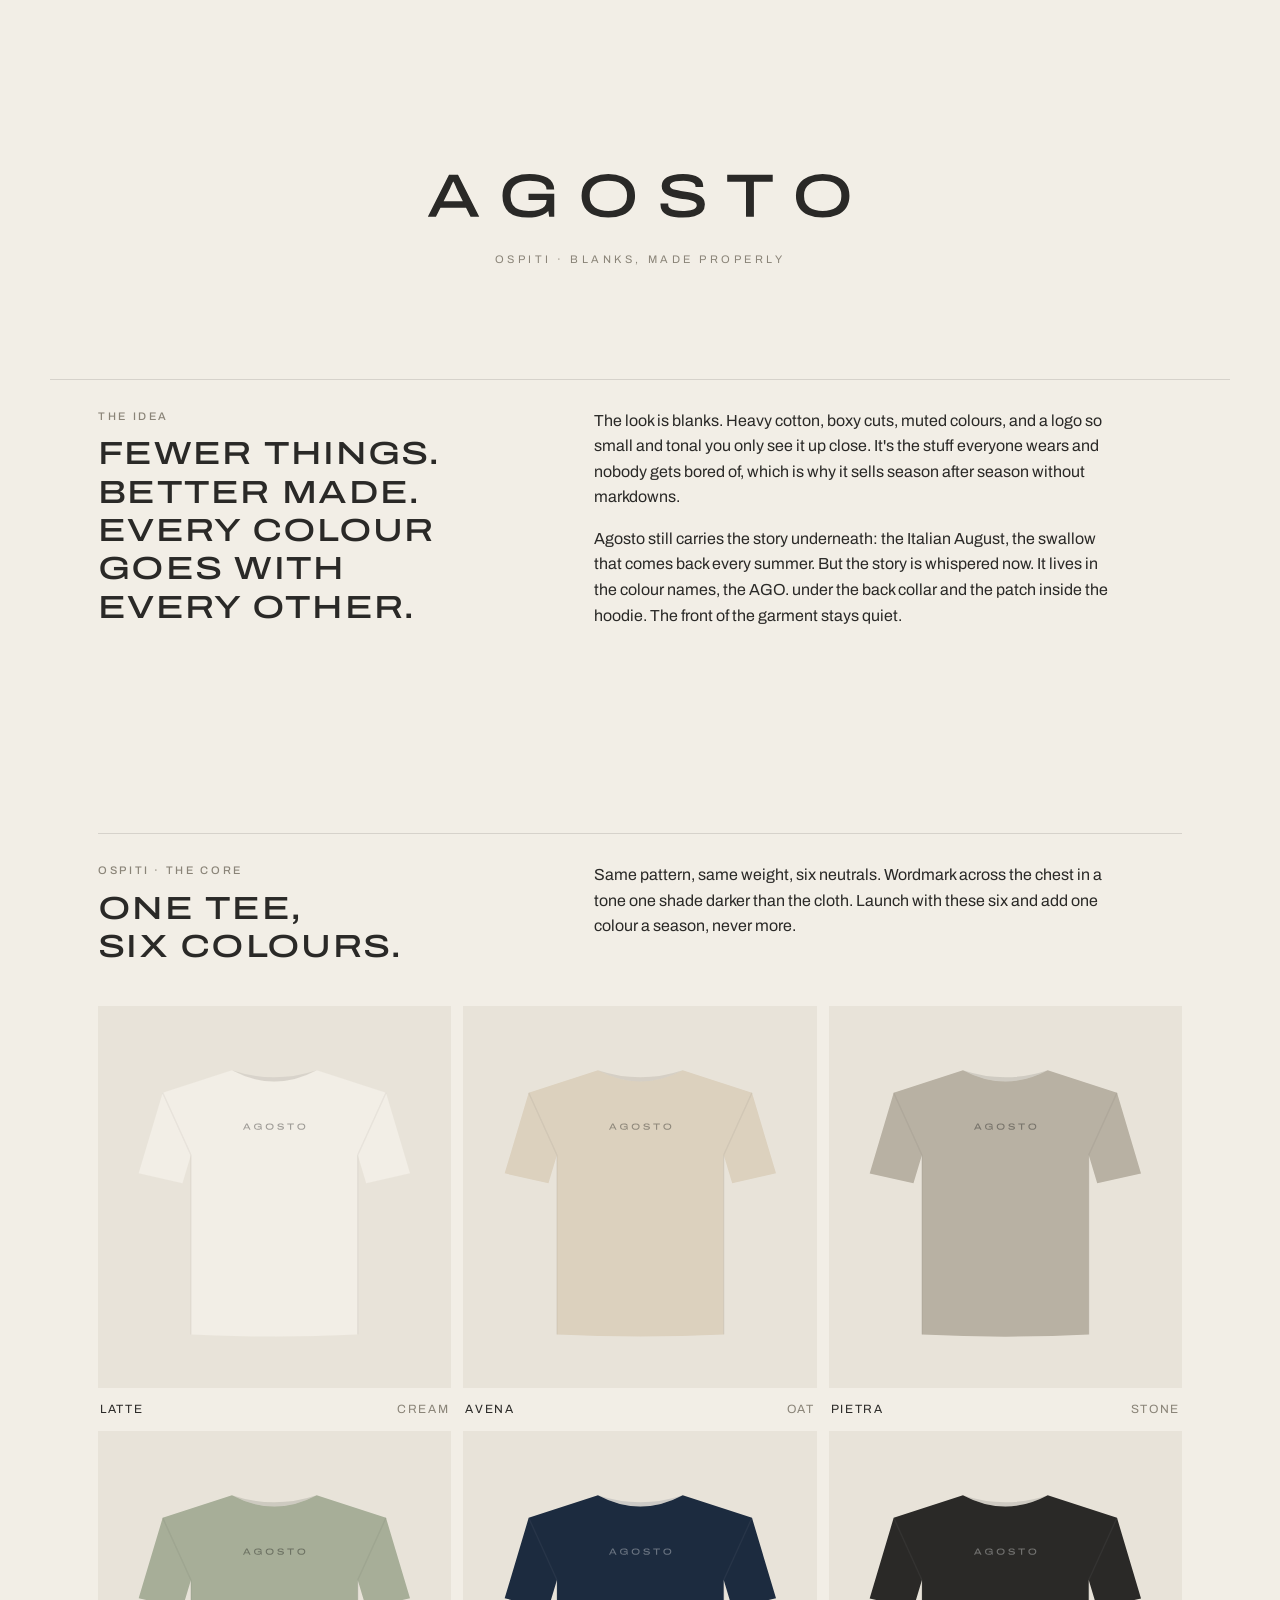
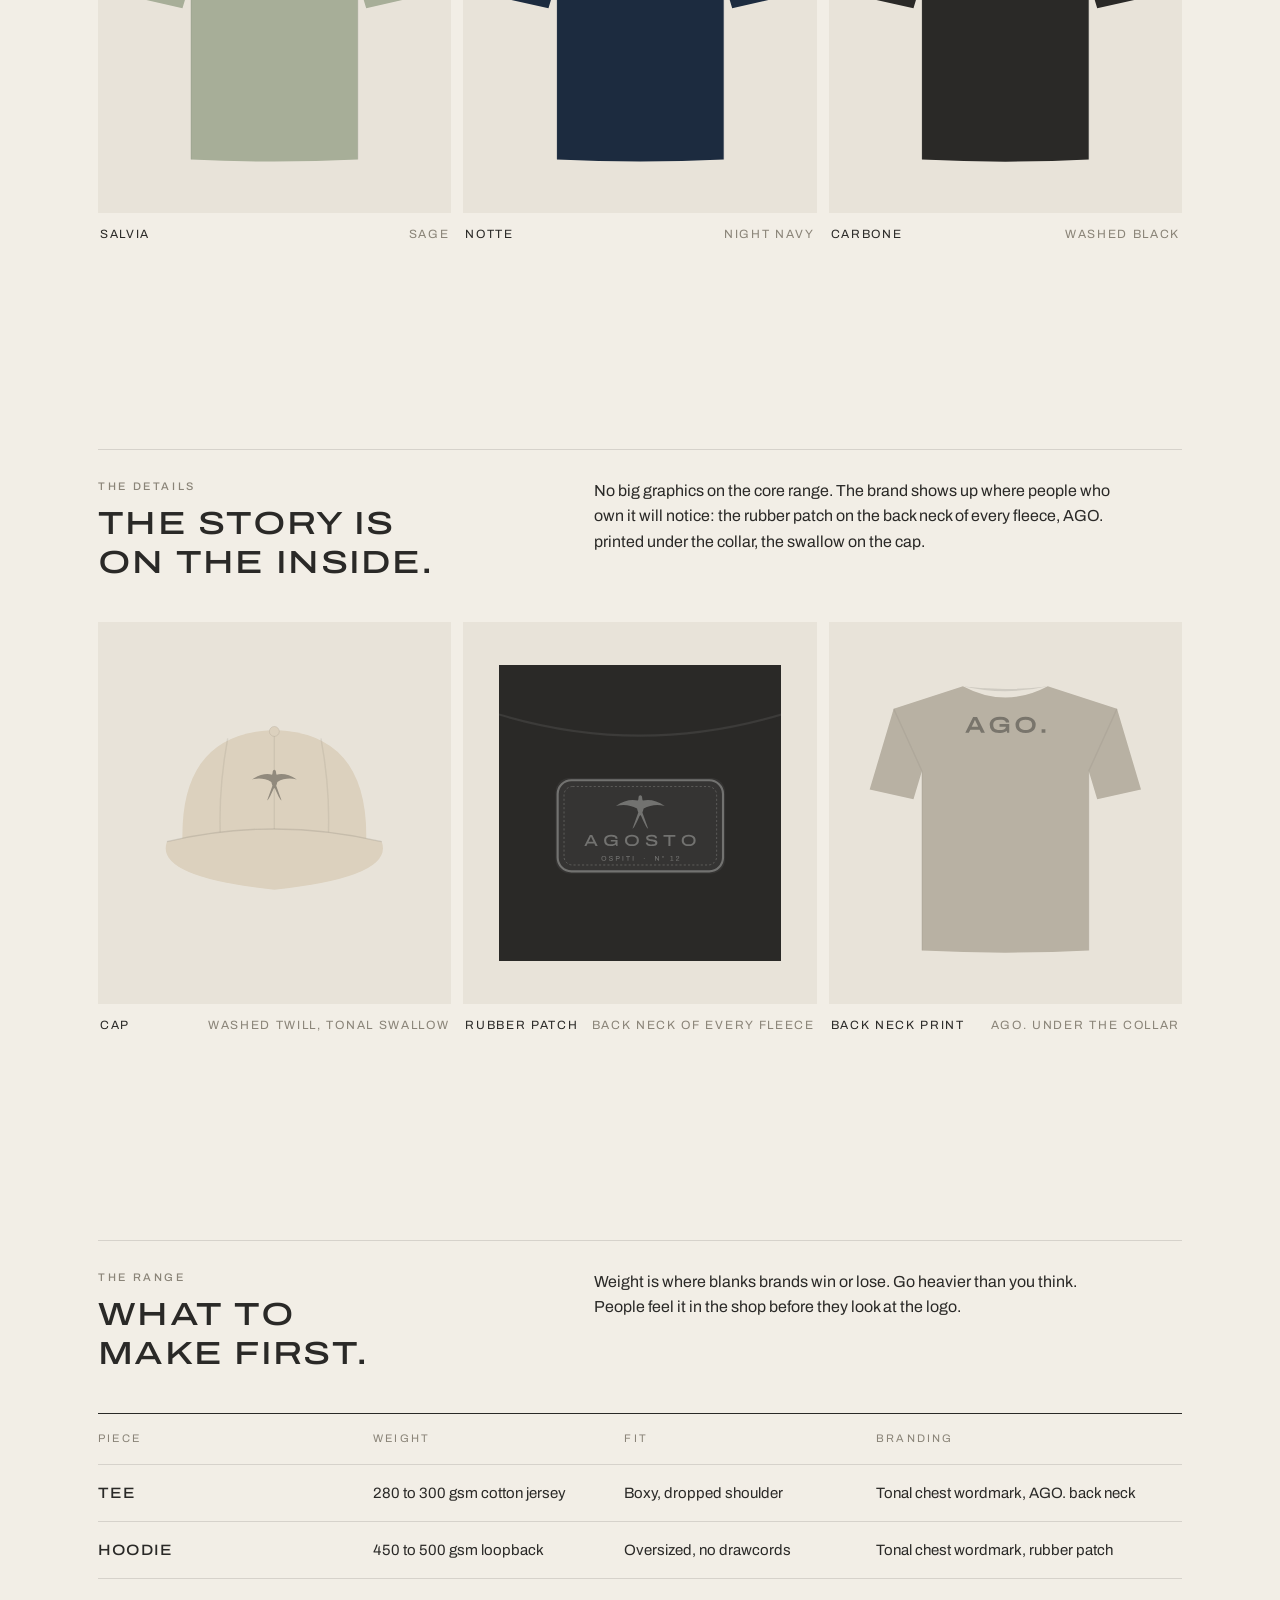
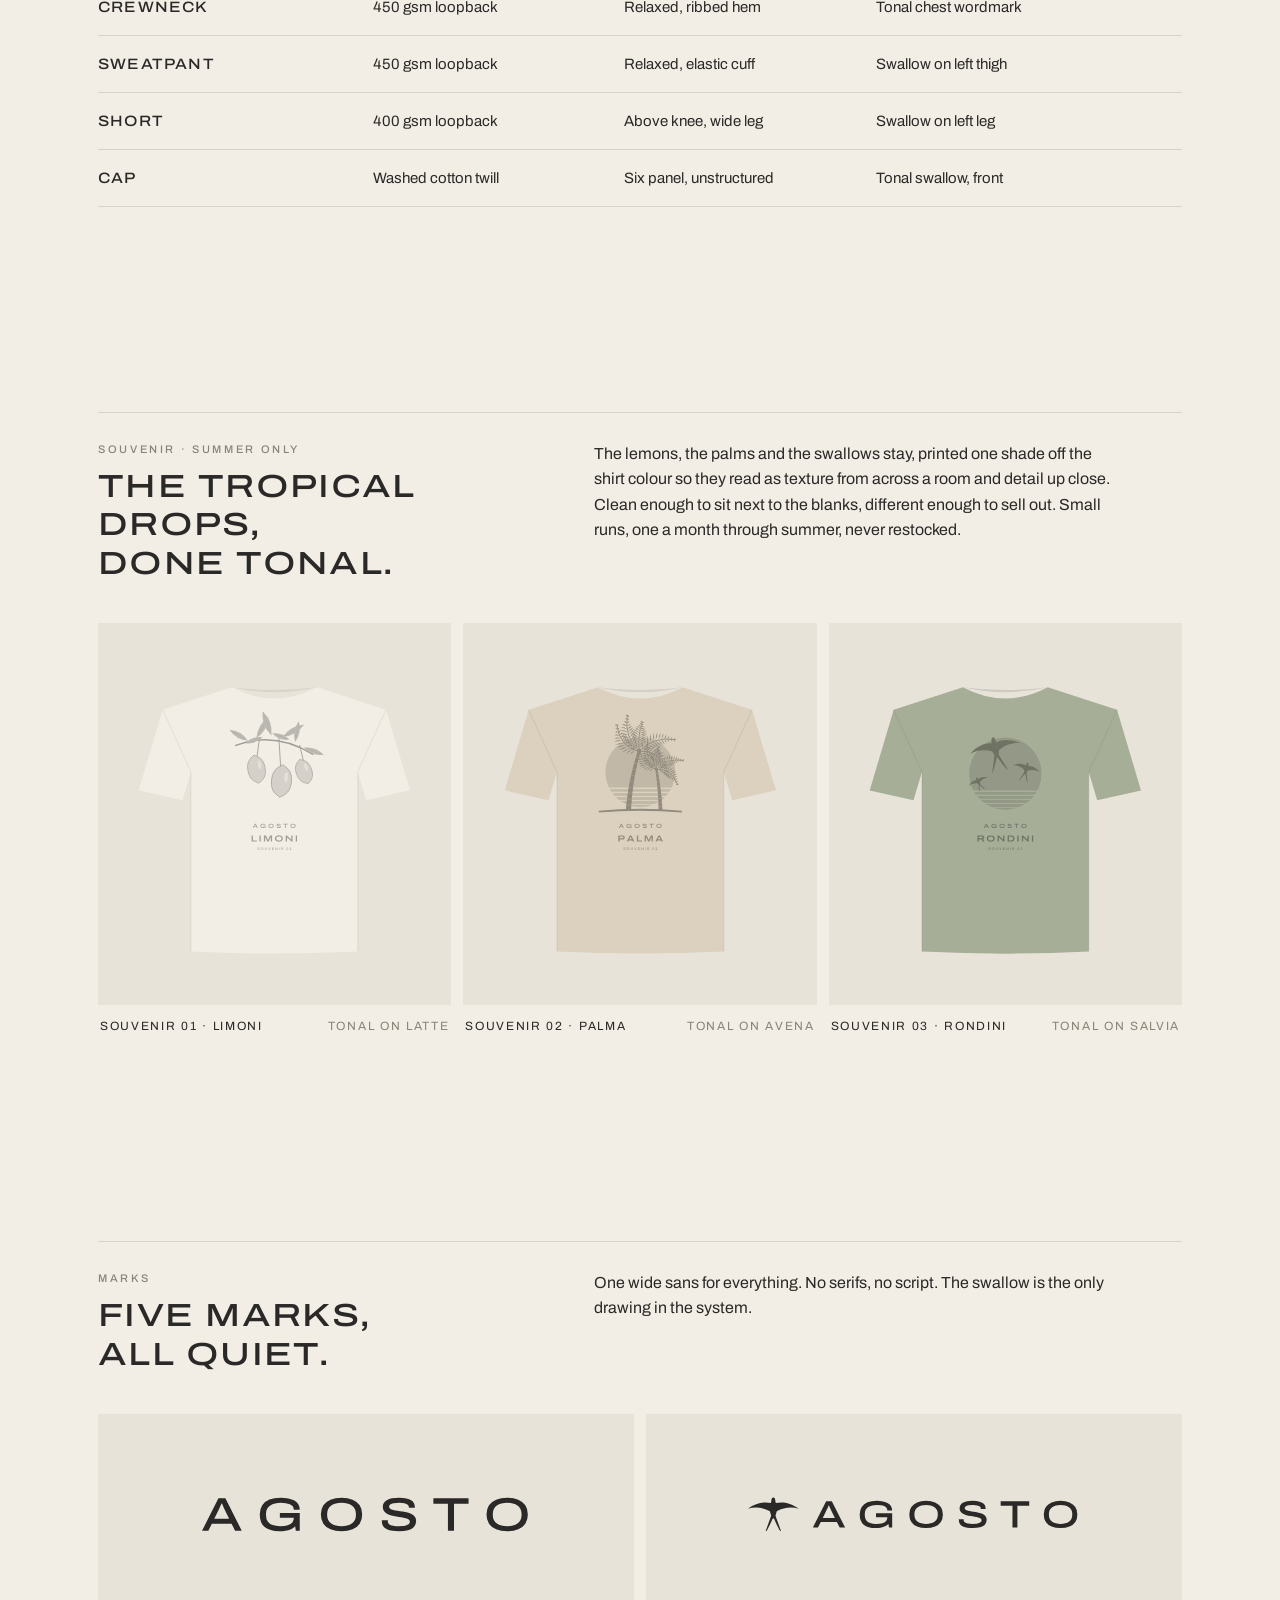
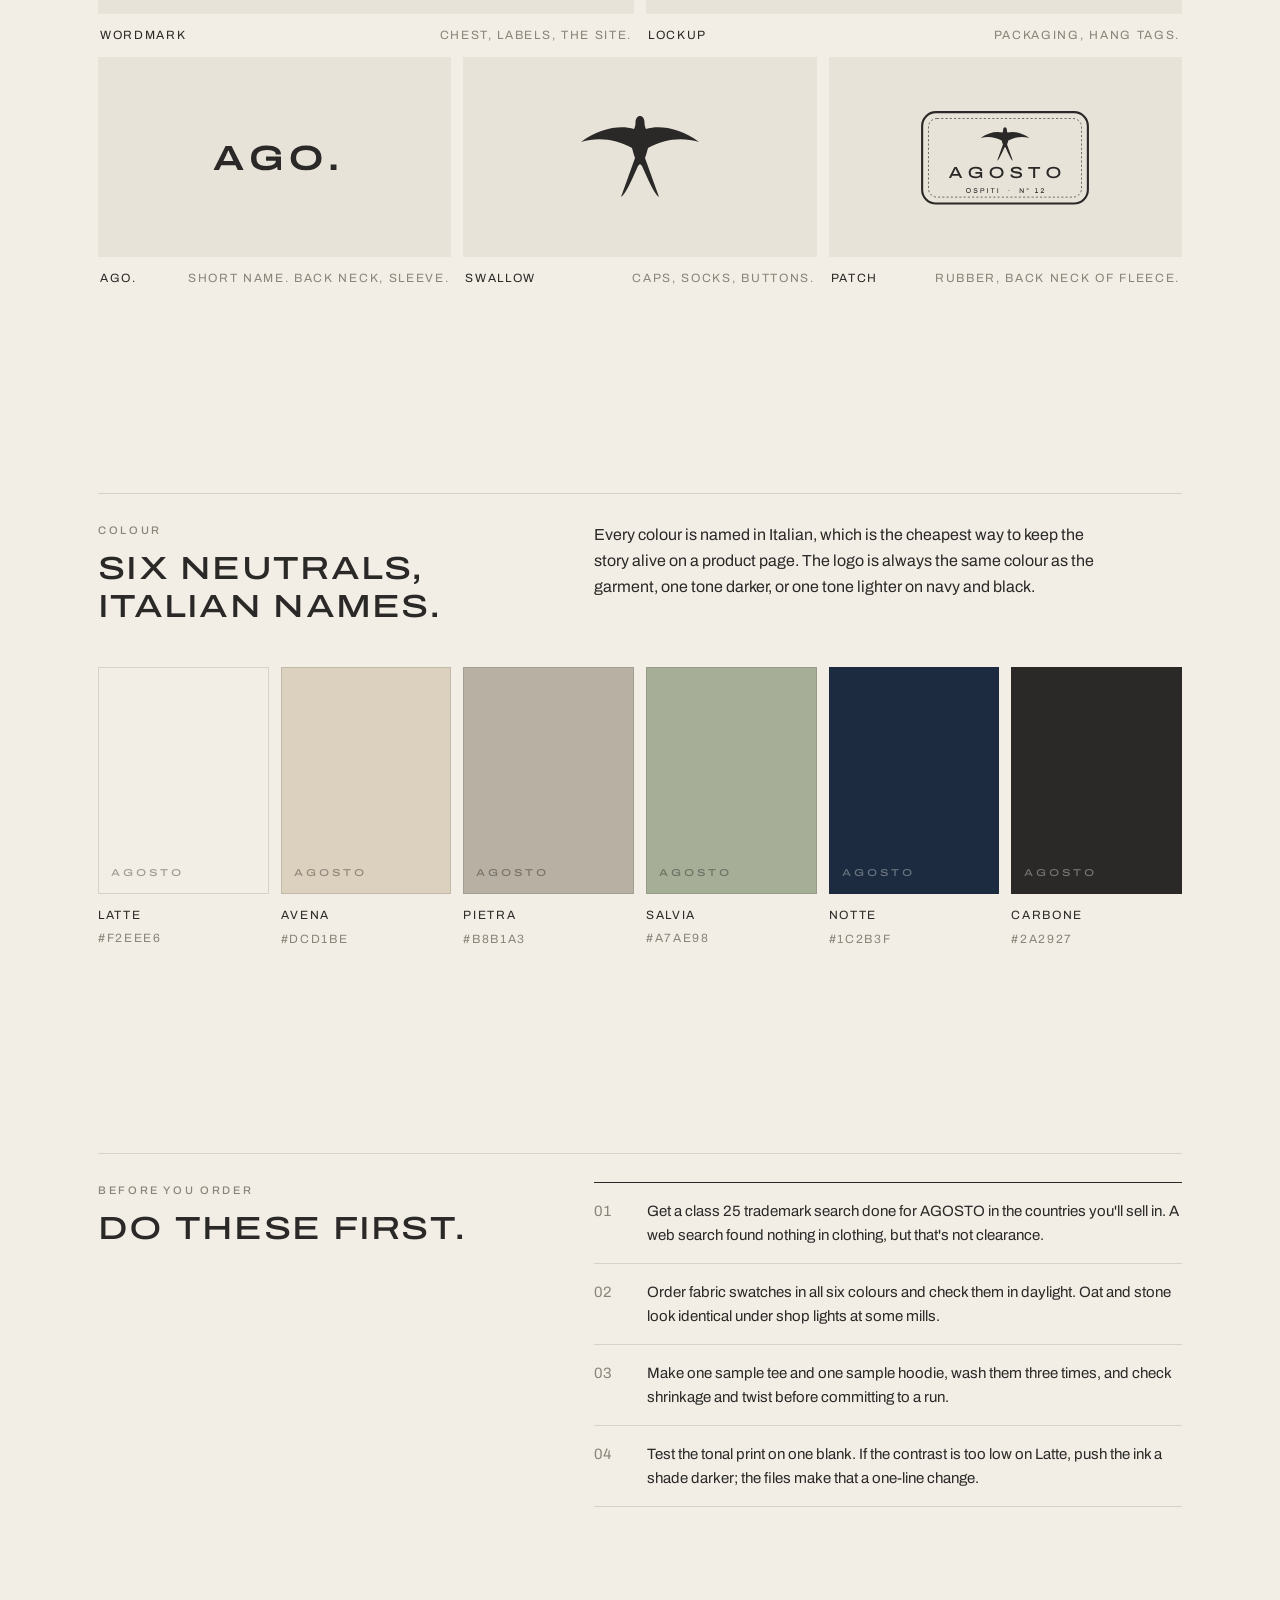
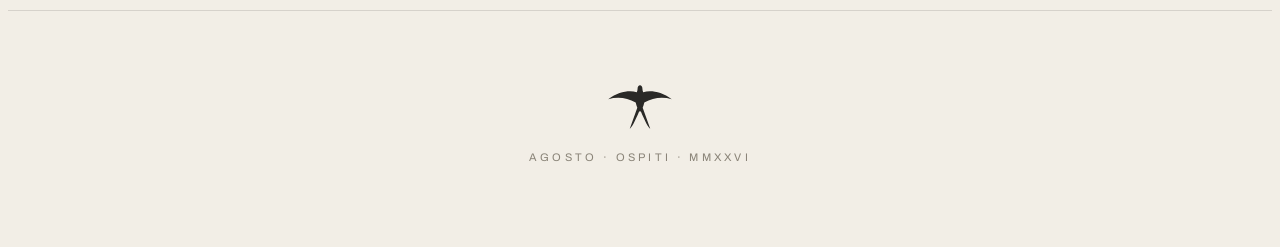
==== commit a93c91f4: "Restyle Agosto as a clean blanks brand: wide sans marks, tonal neutrals and tonal souvenir prints Co" ====
--- a/brand/brand-sheet.html
+++ b/brand/brand-sheet.html
@@ -1,349 +1,223 @@
 <!doctype html><html lang="en"><head><meta charset="utf-8"><meta name="viewport" content="width=device-width, initial-scale=1">
-<title>Agosto</title>
+<title>Agosto Essentials</title>
 <link rel="preconnect" href="https://fonts.googleapis.com">
 <link rel="preconnect" href="https://fonts.gstatic.com" crossorigin>
-<link rel="stylesheet" href="https://fonts.googleapis.com/css2?family=Bodoni+Moda:ital,opsz,wght@0,6..96,400..700;1,6..96,400..600&family=Cormorant+Garamond:ital,wght@0,500;0,600;1,500&family=Hanken+Grotesk:wght@400;500;600&family=Pinyon+Script&display=swap">
+<link rel="stylesheet" href="https://fonts.googleapis.com/css2?family=Archivo:wdth,wght@62..125,300..700&display=swap">
 <style>
-
-/* Layout: a members' club ledger. Green cover band, then ecru pages ruled like a guest book. Single fixed look, by choice: the brand is ecru and bottle green in every context. */
+/* Layout: a lookbook with nothing in it but product. Cream ground, one wide sans, generous air, grey captions. Single fixed look, by choice: the brand never goes dark. */
 :root {
-  --green: #1F3A2E;
-  --green-2: #2A4A3B;
-  --ecru: #EDE6D6;
-  --paper: #F3EEE3;
-  --oxblood: #6B1E24;
-  --ink: #141414;
-  --rule: rgba(31, 58, 46, .22);
-  --muted: #55665C;
-  --f-display: "Bodoni Moda", "Didot", "Bodoni 72", Georgia, serif;
-  --f-serif: "Cormorant Garamond", "Garamond", Georgia, serif;
-  --f-body: "Hanken Grotesk", "Helvetica Neue", Arial, sans-serif;
+  --ground: #F2EEE6;
+  --panel: #E8E3D9;
+  --ink: #2A2927;
+  --dim: #8A8478;
+  --rule: rgba(42, 41, 39, .14);
+  --f: "Archivo", "Helvetica Neue", Arial, sans-serif;
   color-scheme: light;
 }
 * { box-sizing: border-box; }
-body { background: var(--paper); color: var(--green); font-family: var(--f-body); font-size: 16px; line-height: 1.6; }
-.wrap { max-width: 1120px; margin: 0 auto; padding-inline: clamp(16px, 4vw, 48px); }
+body { background: var(--ground); color: var(--ink); font-family: var(--f); font-size: 15px; line-height: 1.6; font-weight: 400; }
+.wrap { max-width: 1180px; margin: 0 auto; padding-inline: clamp(16px, 4vw, 48px); }
 .logo { display: block; width: 100%; height: auto; }
-
-.cover { background: var(--green); color: var(--ecru); padding-block: clamp(48px, 9vw, 112px) clamp(40px, 6vw, 72px); }
-.cover .eyebrow { color: rgba(237, 230, 214, .7); }
-.hero-mark { max-width: 760px; margin: 28px auto 0; }
-.cover .line { font-family: var(--f-serif); font-style: italic; font-size: clamp(22px, 3vw, 30px); line-height: 1.3; text-align: center; max-width: 30ch; margin: clamp(36px, 5vw, 56px) auto 0; text-wrap: balance; }
-.cover .pron { text-align: center; margin-top: 18px; font-size: 13px; letter-spacing: .14em; text-transform: uppercase; color: rgba(237, 230, 214, .66); }
-
-.eyebrow { font-size: 12px; letter-spacing: .22em; text-transform: uppercase; font-weight: 600; color: var(--muted); text-align: center; margin: 0; }
-section { padding-block: clamp(56px, 8vw, 96px); border-top: 1px solid var(--rule); }
-h2 { font-family: var(--f-display); font-weight: 500; font-size: clamp(30px, 4.4vw, 46px); line-height: 1.1; margin: 10px 0 0; letter-spacing: -.01em; text-wrap: balance; }
-.lede { max-width: 62ch; color: var(--ink); font-size: 17px; }
-.lede p { margin: 0 0 1em; }
-.head { display: grid; gap: 18px; margin-bottom: clamp(32px, 5vw, 52px); }
-.head .eyebrow { text-align: left; }
-
-.two { display: grid; grid-template-columns: 1fr 1fr; gap: clamp(28px, 5vw, 64px); align-items: start; }
-.two > * { min-width: 0; }
-.ledger { border-top: 1px solid var(--green); }
-.ledger div { display: grid; grid-template-columns: 9.5em 1fr; gap: 16px; padding-block: 14px; border-bottom: 1px solid var(--rule); }
-.ledger dt { font-size: 12px; letter-spacing: .16em; text-transform: uppercase; font-weight: 600; color: var(--muted); padding-top: 3px; }
-.ledger dd { margin: 0; color: var(--ink); }
-.ledger dd b { font-family: var(--f-display); font-weight: 500; font-size: 20px; color: var(--green); }
-
-.short { display: grid; grid-template-columns: 1fr 1fr; gap: 2px; background: var(--rule); border: 1px solid var(--rule); }
-.short > div { background: var(--paper); padding: clamp(24px, 4vw, 40px); display: grid; gap: 20px; align-content: start; }
-.short > div:last-child { background: var(--green); color: var(--ecru); }
-.short > div:last-child p { color: rgba(237, 230, 214, .82); }
-.inline-svc { max-width: 210px; }
-.inline-mono { max-width: 120px; }
-.short p { margin: 0; color: var(--ink); max-width: 46ch; }
-
-.suite { display: grid; grid-template-columns: repeat(6, 1fr); gap: 16px; }
-.tile { margin: 0; background: var(--ecru); display: grid; grid-template-rows: auto auto; grid-column: span 2; }
-.tile.wide { grid-column: span 3; }
-.tile.dark { background: var(--green); color: var(--ecru); }
-.tile-art { display: grid; place-items: center; padding: clamp(28px, 5vw, 52px) clamp(20px, 4vw, 40px); min-height: 220px; }
-.art-wordmark, .art-script { max-width: 340px; }
-.art-crest { max-width: 200px; }
-.art-monogram { max-width: 120px; }
-.art-svc { max-width: 170px; }
-figcaption { display: grid; gap: 4px; padding: 16px 20px 20px; border-top: 1px solid var(--rule); }
-.tile.dark figcaption { border-top-color: rgba(237, 230, 214, .2); }
-.cap-t { font-family: var(--f-serif); font-weight: 600; font-size: 20px; line-height: 1.2; }
-.cap-s { font-size: 14px; color: var(--muted); line-height: 1.5; }
-.tile.dark .cap-s { color: rgba(237, 230, 214, .72); }
-
-.mocks { display: grid; grid-template-columns: repeat(4, 1fr); gap: 16px; }
-.mock-card { margin: 0; min-width: 0; }
-.mock-ground { background: #E3DCCB; aspect-ratio: 1 / 1.05; max-width: 100%; display: grid; place-items: center; padding: 8%; }
+.dim { color: var(--dim); }
+.label { font-size: 11px; letter-spacing: .24em; text-transform: uppercase; font-weight: 500; color: var(--dim); margin: 0; }
+
+header { padding-block: clamp(72px, 13vw, 160px) clamp(56px, 9vw, 110px); text-align: center; }
+.hero-mark { max-width: 440px; margin: 0 auto; }
+header .sub { margin: 28px 0 0; font-size: 11px; letter-spacing: .32em; text-transform: uppercase; color: var(--dim); }
+
+section { padding-block: clamp(56px, 8vw, 104px); }
+.intro { display: grid; grid-template-columns: 1fr 1.4fr; gap: clamp(28px, 6vw, 96px); align-items: start; border-top: 1px solid var(--rule); padding-top: 28px; }
+.intro > * { min-width: 0; }
+h2 { font-stretch: 125%; font-weight: 500; font-size: clamp(22px, 2.8vw, 32px); line-height: 1.2; letter-spacing: .04em; text-transform: uppercase; margin: 10px 0 0; text-wrap: balance; }
+.copy p { margin: 0 0 1em; max-width: 58ch; font-size: 16px; }
+.copy p:last-child { margin-bottom: 0; }
+
+.blanks { display: grid; grid-template-columns: repeat(3, 1fr); gap: 12px; margin-top: 40px; }
+.blank { margin: 0; min-width: 0; }
+.ground { background: var(--panel); aspect-ratio: 1 / 1.08; max-width: 100%; display: grid; place-items: center; padding: 10%; }
 .mock { width: 100%; height: auto; display: block; }
-.mock-card figcaption { border-top: 0; padding: 14px 2px 0; }
-
-.swatches { display: grid; grid-template-columns: repeat(4, 1fr); gap: 16px; }
-.sw { display: grid; gap: 10px; }
-.chip { aspect-ratio: 4 / 3; max-width: 100%; border: 1px solid var(--rule); }
-.sw .name { font-family: var(--f-serif); font-weight: 600; font-size: 20px; line-height: 1.1; }
-.sw .meta { font-size: 13px; color: var(--muted); font-variant-numeric: tabular-nums; }
-
-.type { display: grid; gap: 0; border-top: 1px solid var(--green); }
-.type > div { display: grid; grid-template-columns: 1fr 2fr; gap: 24px; padding-block: 22px; border-bottom: 1px solid var(--rule); align-items: baseline; }
-.type > div > * { min-width: 0; }
-.type .spec { font-size: 13px; color: var(--muted); }
-.type .spec b { display: block; color: var(--green); font-size: 15px; font-weight: 600; }
-.t-display { font-family: var(--f-display); font-size: clamp(28px, 4vw, 40px); letter-spacing: .14em; }
-.t-serif { font-family: var(--f-serif); font-size: clamp(22px, 3vw, 28px); letter-spacing: .3em; text-transform: uppercase; }
-.t-script { font-family: "Pinyon Script", var(--f-serif); font-size: clamp(34px, 5vw, 48px); line-height: 1; }
-
-ol.next { margin: 0; padding: 0; list-style: none; counter-reset: n; display: grid; gap: 0; border-top: 1px solid var(--green); max-width: 760px; }
-ol.next li { counter-increment: n; display: grid; grid-template-columns: 3em 1fr; padding-block: 16px; border-bottom: 1px solid var(--rule); color: var(--ink); }
-ol.next li::before { content: counter(n, upper-roman) "."; font-family: var(--f-display); color: var(--oxblood); }
-
-footer { background: var(--green); color: var(--ecru); padding-block: 48px; }
-footer .logo { max-width: 120px; margin: 0 auto; }
-footer p { text-align: center; font-size: 12px; letter-spacing: .2em; text-transform: uppercase; color: rgba(237, 230, 214, .6); margin: 18px 0 0; }
+figcaption { display: flex; justify-content: space-between; gap: 12px; padding: 12px 2px 0; font-size: 12px; letter-spacing: .14em; text-transform: uppercase; }
+
+.marks { display: grid; grid-template-columns: repeat(6, 1fr); gap: 12px; margin-top: 40px; }
+.mark { margin: 0; grid-column: span 2; min-width: 0; }
+.mark.m-wordmark, .mark.m-lockup { grid-column: span 3; }
+.mark-art { background: var(--panel); min-height: 200px; display: grid; place-items: center; padding: 36px; }
+.m-wordmark .logo, .m-lockup .logo { max-width: 340px; }
+.m-ago .logo { max-width: 130px; }
+.m-swallow .logo { max-width: 130px; }
+.m-patch .logo { max-width: 170px; }
+
+.spec { margin-top: 40px; border-top: 1px solid var(--ink); }
+.spec > div { display: grid; grid-template-columns: 1.1fr 1fr 1fr 1.3fr; gap: 16px; padding-block: 16px; border-bottom: 1px solid var(--rule); font-variant-numeric: tabular-nums; }
+.spec > div > * { min-width: 0; }
+.spec .th { font-size: 11px; letter-spacing: .2em; text-transform: uppercase; color: var(--dim); }
+.spec b { font-weight: 500; font-stretch: 112%; text-transform: uppercase; letter-spacing: .08em; }
+
+.swatches { display: grid; grid-template-columns: repeat(6, 1fr); gap: 12px; margin-top: 40px; }
+.sw { display: grid; gap: 4px; font-size: 12px; letter-spacing: .14em; text-transform: uppercase; min-width: 0; }
+.chip { border: 1px solid var(--rule); aspect-ratio: 3 / 4; max-width: 100%; display: grid; place-items: end start; padding: 12px; margin-bottom: 8px; }
+.chip span { font-stretch: 125%; font-size: 10px; letter-spacing: .3em; font-weight: 500; }
+
+ol.next { list-style: none; margin: 0; padding: 0; counter-reset: n; border-top: 1px solid var(--ink); }
+ol.next li { counter-increment: n; display: grid; grid-template-columns: 3.5em 1fr; padding-block: 16px; border-bottom: 1px solid var(--rule); max-width: 820px; }
+ol.next li::before { content: counter(n, decimal-leading-zero); color: var(--dim); font-variant-numeric: tabular-nums; }
+
+footer { padding-block: 72px; text-align: center; border-top: 1px solid var(--rule); }
+.foot-mark { max-width: 70px; margin: 0 auto; }
+footer p { margin: 18px 0 0; font-size: 11px; letter-spacing: .3em; text-transform: uppercase; color: var(--dim); }
 
 @media (max-width: 860px) {
-  .two, .short { grid-template-columns: 1fr; }
-  .suite { grid-template-columns: 1fr 1fr; }
-  .tile, .tile.wide { grid-column: span 1; }
-  .tile.wide { grid-column: span 2; }
-  .mocks, .swatches { grid-template-columns: 1fr 1fr; }
-  .type > div { grid-template-columns: 1fr; gap: 6px; }
+  .intro { grid-template-columns: 1fr; }
+  .blanks { grid-template-columns: 1fr 1fr; }
+  .marks { grid-template-columns: 1fr 1fr; }
+  .mark, .mark.m-wordmark, .mark.m-lockup { grid-column: span 1; }
+  .mark.m-wordmark, .mark.m-lockup { grid-column: span 2; }
+  .swatches { grid-template-columns: repeat(3, 1fr); }
+  .spec > div { grid-template-columns: 1fr 1fr; }
 }
 @media (max-width: 480px) {
-  .suite, .mocks { grid-template-columns: 1fr; }
-  .tile.wide { grid-column: span 1; }
-  .ledger div { grid-template-columns: 1fr; gap: 2px; }
-}
-
-
-.hero-mark { max-width: 520px; }
-.cover .line { max-width: 26ch; }
-.inline-ago { max-width: 150px; }
-.inline-swallow { max-width: 140px; }
-.art-wordmark, .art-script { max-width: 300px; }
-.art-ago { max-width: 130px; }
-.art-swallow { max-width: 170px; } .art-keytag { max-width: 90px; }
-.art-lockup { max-width: 320px; }
-.drops { display: grid; gap: clamp(36px, 5vw, 56px); }
-.drop { display: grid; grid-template-columns: 3fr 2fr; gap: clamp(24px, 4vw, 48px); align-items: center; }
-.drop > * { min-width: 0; }
-.drop-pair { display: grid; grid-template-columns: 1fr 1fr; gap: 12px; }
-.drop:nth-child(even) { grid-template-columns: 2fr 3fr; }
-.drop:nth-child(even) .drop-pair { order: 2; }
-.drop-no { font-size: 12px; letter-spacing: .22em; text-transform: uppercase; font-weight: 600; color: var(--muted); margin: 0; }
-.drop h3 { font-family: "Pinyon Script", var(--f-serif); font-weight: 400; font-size: clamp(48px, 6vw, 68px); line-height: 1.1; margin: 4px 0 10px; }
-.drop-text p { margin: 0 0 12px; max-width: 44ch; color: var(--ink); }
-.drop-text .cap-s { color: var(--muted); }
-.cal { display: grid; grid-template-columns: repeat(3, 1fr); border-top: 1px solid var(--green); }
-.cal > div { padding: 18px 16px 18px 0; border-bottom: 1px solid var(--rule); display: grid; gap: 4px; }
-.cal b { font-family: var(--f-display); font-weight: 500; font-size: 20px; }
-.cal span { font-size: 14px; color: var(--muted); }
-@media (max-width: 860px) {
-  .drop, .drop:nth-child(even) { grid-template-columns: 1fr; }
-  .drop:nth-child(even) .drop-pair { order: 0; }
-  .cal { grid-template-columns: 1fr; }
-}
-
-:root { --green: #1C2B3F; --green-2: #263850; --rule: rgba(28, 43, 63, .2); --muted: #5B6676; }
-.cover { background: var(--green); }
-.story { max-width: 640px; margin: 0 auto; font-family: var(--f-serif); font-size: clamp(20px, 2.4vw, 24px); line-height: 1.55; color: var(--ink); }
-.story p { margin: 0 0 1.1em; }
-.story p:first-of-type::first-letter { font-family: var(--f-display); float: left; font-size: 3.4em; line-height: .9; padding: 6px 10px 0 0; color: var(--green); }
-.story .sign { font-family: "Pinyon Script", var(--f-serif); font-size: 40px; color: var(--green); margin-top: 8px; }
-.center-head { text-align: center; justify-items: center; }
-.center-head .eyebrow { text-align: center; }
-.meanings { display: grid; grid-template-columns: repeat(3, 1fr); gap: 2px; background: var(--rule); border: 1px solid var(--rule); }
-.meanings > div { background: var(--paper); padding: clamp(22px, 3vw, 32px); display: grid; gap: 10px; align-content: start; }
-.meanings .word { font-family: var(--f-display); font-style: italic; font-size: 34px; line-height: 1; color: var(--green); }
-.meanings .lang { font-size: 12px; letter-spacing: .2em; text-transform: uppercase; font-weight: 600; color: var(--muted); }
-.meanings p { margin: 0; color: var(--ink); }
-.day { border-top: 1px solid var(--green); max-width: 860px; }
-.day > div { display: grid; grid-template-columns: 6.5em 1fr 1fr; gap: 20px; padding-block: 18px; border-bottom: 1px solid var(--rule); align-items: baseline; }
-.day > div > * { min-width: 0; }
-.day time { font-family: var(--f-display); font-size: 26px; font-variant-numeric: tabular-nums lining-nums; color: var(--green); }
-.day b { display: block; font-family: var(--f-serif); font-weight: 600; font-size: 21px; color: var(--green); }
-.day span { color: var(--ink); }
-.day .wear { font-size: 14px; color: var(--muted); }
-.lines { display: grid; grid-template-columns: repeat(3, 1fr); gap: 16px; }
-.line-card { background: var(--ecru); padding: clamp(22px, 3vw, 32px); display: grid; gap: 10px; align-content: start; }
-.line-card.dark { background: var(--green); color: var(--ecru); }
-.line-card.dark p, .line-card.dark .lang { color: rgba(237, 230, 214, .8); }
-.line-card h3 { font-family: var(--f-display); font-weight: 500; font-size: 30px; margin: 0; }
-.line-card p { margin: 0; color: var(--ink); }
-.line-card .lang { font-size: 12px; letter-spacing: .2em; text-transform: uppercase; font-weight: 600; color: var(--muted); }
-@media (max-width: 860px) {
-  .meanings, .lines { grid-template-columns: 1fr; }
-  .day > div { grid-template-columns: 5em 1fr; }
-  .day .wear { grid-column: 2; }
+  .blanks { grid-template-columns: 1fr; }
+  .marks { grid-template-columns: 1fr; }
+  .mark.m-wordmark, .mark.m-lockup { grid-column: span 1; }
 }
 </style>
 
-<header class="cover">
+<header>
   <div class="wrap">
-    <p class="eyebrow">Brand identity · third draft · October 2026</p>
-    <svg class="logo hero-mark" viewBox="0 0 555.3 280.5" fill="currentColor" role="img" aria-label="Agosto"><path transform="translate(277.6 50.0) rotate(0) scale(0.5085) translate(0 -19)" d="M0 -62C5 -62 9 -57 9 -49C9 -44 10 -40 12 -36C40 -44 80 -38 118 -10C84 -20 48 -16 16 2C14 10 12 16 10 22L38 100C30 96 18 70 4 38L0 34L-4 38C-18 70 -30 96 -38 100L-10 22C-12 16 -14 10 -16 2C-48 -16 -84 -20 -118 -10C-80 -38 -40 -44 -12 -36C-10 -40 -9 -44 -9 -49C-9 -57 -5 -62 0 -62Z"/><path transform="translate(10 208.50)" d="M20.03 -24.31V-24.51H50.89V-24.31ZM39.66 -76.5 66.11 -0.2H73.2V0H42.8V-0.2H53.19L33.28 -61.89L11.66 -0.2H23.8V0H1.8V-0.2H11.45L38.11 -76.5ZM141.94 -28.6H170.34V-28.4H164.62V-16.22Q163.15 -13.81 160.82 -10.85Q158.48 -7.89 155.13 -5.19Q151.77 -2.48 147.14 -0.74Q142.52 1 136.42 1Q125.81 1 118.37 -3.92Q110.92 -8.83 107 -17.52Q103.08 -26.21 103.08 -37.5Q103.08 -45.96 105.66 -53.02Q108.23 -60.08 112.9 -65.23Q117.57 -70.37 123.94 -73.18Q130.32 -76 137.92 -76Q142.79 -76 147.1 -74.27Q151.41 -72.54 154.64 -69.52L161.92 -75H162.12V-54.08H161.92Q161.71 -58.56 159.76 -62.45Q157.81 -66.34 154.61 -69.26Q151.42 -72.19 147.38 -73.84Q143.35 -75.49 138.99 -75.49Q132.75 -75.49 128.38 -72.16Q124.01 -68.84 121.36 -63.32Q118.71 -57.79 117.48 -51.07Q116.26 -44.35 116.26 -37.5Q116.26 -30.7 117.15 -23.9Q118.04 -17.1 120.25 -11.53Q122.46 -5.95 126.4 -2.58Q130.34 0.8 136.42 0.8Q140.65 0.8 143.54 -0.85Q146.44 -2.5 148.23 -4.82Q150.03 -7.14 151.03 -9.31Q152.03 -11.49 152.44 -12.5V-28.4H141.94ZM232.03 1Q224.32 1 218.27 -1.96Q212.22 -4.91 208.02 -10.2Q203.82 -15.48 201.62 -22.46Q199.43 -29.45 199.43 -37.5Q199.43 -45.55 201.75 -52.54Q204.08 -59.52 208.37 -64.8Q212.66 -70.09 218.67 -73.04Q224.68 -76 232.03 -76Q239.39 -76 245.36 -73.04Q251.34 -70.09 255.65 -64.8Q259.95 -59.52 262.25 -52.54Q264.55 -45.55 264.55 -37.5Q264.55 -29.45 262.38 -22.46Q260.2 -15.48 256.02 -10.2Q251.84 -4.91 245.79 -1.96Q239.74 1 232.03 1ZM232.03 0.8Q238.21 0.8 242.02 -2.48Q245.82 -5.76 247.86 -11.26Q249.9 -16.76 250.63 -23.6Q251.37 -30.43 251.37 -37.52Q251.37 -44.61 250.5 -51.42Q249.64 -58.24 247.48 -63.74Q245.33 -69.24 241.56 -72.52Q237.8 -75.8 232.03 -75.8Q226.25 -75.8 222.47 -72.52Q218.69 -69.24 216.54 -63.74Q214.38 -58.24 213.5 -51.42Q212.61 -44.61 212.61 -37.52Q212.61 -30.43 213.37 -23.6Q214.13 -16.76 216.16 -11.26Q218.2 -5.76 222.05 -2.48Q225.9 0.8 232.03 0.8ZM322.05 1.5Q315.61 1.5 311.16 -0.53Q306.7 -2.56 303.75 -6.03L297.19 1H296.99V-20.34H297.21Q298.23 -15.88 300.08 -11.98Q301.94 -8.07 304.83 -5.11Q307.73 -2.14 311.8 -0.46Q315.87 1.21 321.37 1.21Q326.53 1.21 330.37 -0.7Q334.22 -2.62 336.36 -6.27Q338.49 -9.91 338.49 -15.08Q338.49 -19.39 336.29 -22.35Q334.09 -25.32 330.49 -27.5Q326.89 -29.68 322.57 -31.59Q318.24 -33.5 313.92 -35.59Q309.59 -37.69 305.99 -40.51Q302.39 -43.33 300.19 -47.34Q297.99 -51.35 297.99 -57.08Q297.99 -62.79 300.94 -67.05Q303.89 -71.31 308.69 -73.66Q313.49 -76 319.11 -76Q324.06 -76 328.07 -74.44Q332.07 -72.88 334.97 -69.62L341.41 -76H341.61V-54.94H341.4Q340.12 -61.9 337.17 -66.49Q334.23 -71.09 329.85 -73.36Q325.47 -75.63 319.97 -75.63Q313.09 -75.63 309.53 -72.07Q305.97 -68.52 305.97 -62.78Q305.97 -58.92 308.13 -56.21Q310.29 -53.5 313.8 -51.41Q317.32 -49.33 321.56 -47.42Q325.79 -45.52 330.03 -43.29Q334.27 -41.06 337.79 -38.04Q341.3 -35.02 343.46 -30.75Q345.61 -26.48 345.61 -20.42Q345.61 -13.78 342.67 -8.86Q339.73 -3.94 334.42 -1.22Q329.1 1.5 322.05 1.5ZM389.16 0V-0.2H400.16V-74.8H391.11Q386.8 -74.8 383.89 -73.06Q380.98 -71.32 379.18 -68.21Q377.38 -65.11 376.52 -60.97Q375.66 -56.83 375.5 -52.08H375.3V-75H436.2V-52.08H435.96Q435.8 -56.83 434.94 -60.97Q434.08 -65.11 432.28 -68.21Q430.48 -71.32 427.54 -73.06Q424.61 -74.8 420.33 -74.8H411.34V-0.2H422.34V0ZM498.68 1Q490.97 1 484.92 -1.96Q478.87 -4.91 474.67 -10.2Q470.47 -15.48 468.27 -22.46Q466.08 -29.45 466.08 -37.5Q466.08 -45.55 468.4 -52.54Q470.73 -59.52 475.02 -64.8Q479.31 -70.09 485.32 -73.04Q491.33 -76 498.68 -76Q506.04 -76 512.01 -73.04Q517.99 -70.09 522.3 -64.8Q526.6 -59.52 528.9 -52.54Q531.2 -45.55 531.2 -37.5Q531.2 -29.45 529.03 -22.46Q526.85 -15.48 522.67 -10.2Q518.49 -4.91 512.44 -1.96Q506.39 1 498.68 1ZM498.68 0.8Q504.86 0.8 508.67 -2.48Q512.47 -5.76 514.51 -11.26Q516.55 -16.76 517.28 -23.6Q518.02 -30.43 518.02 -37.52Q518.02 -44.61 517.15 -51.42Q516.29 -58.24 514.13 -63.74Q511.98 -69.24 508.21 -72.52Q504.45 -75.8 498.68 -75.8Q492.9 -75.8 489.12 -72.52Q485.34 -69.24 483.19 -63.74Q481.03 -58.24 480.15 -51.42Q479.26 -44.61 479.26 -37.52Q479.26 -30.43 480.02 -23.6Q480.78 -16.76 482.81 -11.26Q484.85 -5.76 488.7 -2.48Q492.55 0.8 498.68 0.8Z"/><path d="M110.67 259.6 110.94 259.1H116.54L116.68 259.6ZM121.3 264.26Q121.4 264.26 121.4 264.38Q121.4 264.5 121.3 264.5Q120.71 264.5 120.08 264.46Q119.45 264.42 118.86 264.42Q118.2 264.42 117.71 264.46Q117.23 264.5 116.63 264.5Q116.55 264.5 116.55 264.38Q116.55 264.26 116.63 264.26Q117.53 264.26 117.71 263.94Q117.88 263.62 117.41 262.68L113.23 254.19L114.04 252.85L110.09 261.76Q109.57 262.97 110.06 263.62Q110.55 264.26 111.74 264.26Q111.84 264.26 111.84 264.38Q111.84 264.5 111.74 264.5Q111.14 264.5 110.64 264.46Q110.14 264.42 109.38 264.42Q108.62 264.42 108.16 264.46Q107.7 264.5 107.04 264.5Q106.96 264.5 106.96 264.38Q106.96 264.26 107.04 264.26Q107.58 264.26 107.98 264.04Q108.37 263.82 108.75 263.23Q109.13 262.65 109.6 261.57L113.89 251.89Q113.92 251.83 114.06 251.82Q114.2 251.81 114.22 251.89L119.12 261.76Q119.6 262.72 119.95 263.27Q120.3 263.82 120.63 264.04Q120.95 264.26 121.3 264.26ZM135.46 262.8Q135.46 263.4 135.61 263.71Q135.75 264.02 136.2 264.14Q136.65 264.26 137.54 264.26Q137.6 264.26 137.6 264.38Q137.6 264.5 137.54 264.5Q136.9 264.5 136.15 264.48Q135.4 264.46 134.52 264.46Q133.83 264.46 133.19 264.48Q132.55 264.5 132.05 264.5Q131.99 264.5 131.99 264.38Q131.99 264.26 132.05 264.26Q132.7 264.26 133.03 264.16Q133.35 264.06 133.46 263.76Q133.56 263.46 133.56 262.88V253.62Q133.56 253.04 133.46 252.75Q133.35 252.46 133.03 252.35Q132.7 252.24 132.05 252.24Q131.99 252.24 131.99 252.12Q131.99 252 132.05 252Q132.55 252 133.18 252.03Q133.81 252.06 134.5 252.06Q135 252.06 135.76 252Q136.53 251.94 137.25 251.94Q138.46 251.94 139.41 252.27Q140.36 252.61 140.93 253.33Q141.5 254.05 141.53 255.22Q141.55 256.25 141.18 257.01Q140.8 257.77 140.15 258.27Q139.5 258.77 138.71 259.01Q137.92 259.26 137.15 259.26Q136.93 259.26 136.68 259.24Q136.43 259.22 136.2 259.16Q136.13 259.14 136.16 259.01Q136.18 258.88 136.25 258.9Q136.42 258.94 136.62 258.96Q136.81 258.98 136.94 258.98Q137.61 258.98 138.17 258.62Q138.73 258.26 139.08 257.52Q139.43 256.77 139.43 255.66Q139.43 254.59 139.09 253.85Q138.76 253.12 138.14 252.72Q137.52 252.33 136.66 252.33Q136.2 252.33 135.94 252.42Q135.68 252.51 135.57 252.8Q135.46 253.08 135.46 253.66ZM161.81 264.5H153.13Q153.07 264.5 153.07 264.38Q153.07 264.26 153.13 264.26Q153.79 264.26 154.11 264.16Q154.43 264.06 154.54 263.76Q154.65 263.46 154.65 262.88V253.62Q154.65 253.04 154.54 252.75Q154.43 252.46 154.11 252.35Q153.79 252.24 153.13 252.24Q153.07 252.24 153.07 252.12Q153.07 252 153.13 252H161.45Q161.65 252 161.65 252.18L161.69 254.77Q161.69 254.82 161.58 254.83Q161.48 254.85 161.45 254.79Q161.22 253.65 160.52 253.09Q159.82 252.52 158.68 252.52H157.87Q157.37 252.52 157.08 252.63Q156.79 252.74 156.67 252.99Q156.55 253.25 156.55 253.67V262.8Q156.55 263.23 156.65 263.5Q156.76 263.76 157.01 263.88Q157.26 263.99 157.69 263.99H158.68Q160.03 263.99 160.87 263.33Q161.71 262.68 162.07 261.39Q162.08 261.33 162.19 261.36Q162.31 261.38 162.31 261.43Q162.23 261.99 162.17 262.76Q162.11 263.54 162.11 264.2Q162.11 264.5 161.81 264.5ZM160.69 259.97Q160.69 259.13 160.13 258.69Q159.58 258.25 158.45 258.25H155.64V257.74H158.48Q159.58 257.74 160.13 257.36Q160.67 256.98 160.67 256.26Q160.67 256.21 160.78 256.21Q160.89 256.21 160.89 256.26Q160.89 256.9 160.88 257.25Q160.87 257.61 160.87 258Q160.87 258.48 160.9 258.95Q160.93 259.42 160.93 259.97Q160.93 260.01 160.81 260.01Q160.69 260.01 160.69 259.97ZM184 264.5Q183.68 264.5 182.98 263.74Q182.28 262.98 181.3 261.56Q180.32 260.13 179.09 258.15L180.68 257.66Q182.32 260.08 183.47 261.53Q184.62 262.98 185.51 263.62Q186.4 264.26 187.21 264.26Q187.26 264.26 187.26 264.38Q187.26 264.5 187.21 264.5Q185.95 264.5 185.16 264.5Q184.36 264.5 184 264.5ZM179.44 251.94Q181.2 251.94 182.14 252.63Q183.08 253.32 183.08 254.51Q183.08 255.66 182.43 256.56Q181.78 257.45 180.75 257.95Q179.72 258.45 178.55 258.45Q178.3 258.45 178.03 258.45Q177.75 258.44 177.52 258.42V262.88Q177.52 263.46 177.63 263.76Q177.73 264.06 178.06 264.16Q178.38 264.26 179.04 264.26Q179.09 264.26 179.09 264.38Q179.09 264.5 179.04 264.5Q178.53 264.5 177.91 264.48Q177.29 264.46 176.55 264.46Q175.85 264.46 175.21 264.48Q174.58 264.5 174.07 264.5Q174.01 264.5 174.01 264.38Q174.01 264.26 174.07 264.26Q174.73 264.26 175.05 264.16Q175.37 264.06 175.49 263.76Q175.61 263.46 175.61 262.88V253.62Q175.61 253.04 175.5 252.75Q175.39 252.46 175.07 252.35Q174.75 252.24 174.09 252.24Q174.05 252.24 174.05 252.12Q174.05 252 174.09 252Q174.6 252 175.22 252.03Q175.85 252.06 176.55 252.06Q177.19 252.06 177.99 252Q178.79 251.94 179.44 251.94ZM181.12 255.21Q181.12 254.06 180.85 253.43Q180.58 252.81 180.1 252.56Q179.61 252.32 178.97 252.32Q178.19 252.32 177.86 252.6Q177.52 252.89 177.52 253.66V257.89Q177.8 257.92 178.12 257.94Q178.45 257.96 178.69 257.96Q180.02 257.96 180.57 257.29Q181.12 256.62 181.12 255.21ZM201.22 252.43Q199.99 252.43 199.21 253.18Q198.44 253.93 198.02 255.43Q198 255.48 197.9 255.48Q197.79 255.47 197.79 255.41Q197.83 255.14 197.88 254.65Q197.92 254.15 197.97 253.57Q198.01 252.99 198.04 252.45Q198.07 251.91 198.07 251.56Q198.07 251.46 198.19 251.46Q198.3 251.46 198.3 251.56Q198.3 251.76 198.5 251.85Q198.71 251.94 198.97 251.97Q199.24 252 199.42 252Q201.14 252.06 203.44 252.06Q204.84 252.06 205.68 252.03Q206.52 252 207.3 252Q208 252 208.37 251.91Q208.74 251.82 208.84 251.5Q208.86 251.42 208.97 251.42Q209.07 251.42 209.07 251.5Q209.04 251.81 209.01 252.37Q208.97 252.92 208.95 253.52Q208.92 254.13 208.9 254.65Q208.88 255.16 208.88 255.41Q208.88 255.47 208.77 255.47Q208.67 255.47 208.65 255.41Q208.44 253.84 207.69 253.14Q206.95 252.43 205.71 252.43Q205.16 252.43 204.88 252.53Q204.6 252.62 204.51 252.89Q204.42 253.15 204.42 253.66V262.88Q204.42 263.46 204.54 263.76Q204.67 264.06 205.04 264.16Q205.41 264.26 206.18 264.26Q206.23 264.26 206.23 264.38Q206.23 264.5 206.18 264.5Q205.63 264.5 204.94 264.48Q204.25 264.46 203.44 264.46Q202.66 264.46 201.97 264.48Q201.29 264.5 200.72 264.5Q200.66 264.5 200.66 264.38Q200.66 264.26 200.72 264.26Q201.46 264.26 201.84 264.16Q202.23 264.06 202.36 263.76Q202.5 263.46 202.5 262.88V253.62Q202.5 253.12 202.4 252.87Q202.31 252.61 202.03 252.52Q201.75 252.43 201.22 252.43ZM227.13 264.74Q225.69 264.74 224.52 264.23Q223.35 263.72 222.52 262.82Q221.69 261.92 221.24 260.75Q220.79 259.58 220.79 258.26Q220.79 256.64 221.42 255.42Q222.05 254.2 223.09 253.39Q224.13 252.58 225.37 252.18Q226.61 251.78 227.83 251.78Q229.31 251.78 230.48 252.31Q231.65 252.84 232.47 253.74Q233.29 254.64 233.72 255.78Q234.15 256.92 234.15 258.12Q234.15 259.52 233.59 260.72Q233.03 261.92 232.06 262.82Q231.09 263.72 229.82 264.23Q228.55 264.74 227.13 264.74ZM227.81 264.27Q229 264.27 229.96 263.62Q230.91 262.98 231.46 261.73Q232.01 260.49 232.01 258.69Q232.01 256.84 231.41 255.4Q230.8 253.95 229.68 253.12Q228.57 252.29 227.02 252.29Q225.06 252.29 223.99 253.69Q222.93 255.09 222.93 257.54Q222.93 258.98 223.28 260.21Q223.64 261.44 224.3 262.36Q224.95 263.27 225.85 263.77Q226.74 264.27 227.81 264.27ZM264.16 262.88Q264.16 263.46 264.26 263.76Q264.37 264.06 264.69 264.16Q265.02 264.26 265.68 264.26Q265.73 264.26 265.73 264.38Q265.73 264.5 265.68 264.5Q265.16 264.5 264.54 264.48Q263.92 264.46 263.18 264.46Q262.47 264.46 261.83 264.48Q261.2 264.5 260.68 264.5Q260.64 264.5 260.64 264.38Q260.64 264.26 260.69 264.26Q261.34 264.26 261.67 264.16Q262.01 264.06 262.12 263.76Q262.24 263.46 262.24 262.88V253.62Q262.24 253.04 262.12 252.75Q262.01 252.46 261.68 252.35Q261.34 252.24 260.68 252.24Q260.64 252.24 260.64 252.12Q260.64 252 260.68 252Q261.2 252 261.83 252.03Q262.47 252.06 263.18 252.06Q263.92 252.06 264.55 252.03Q265.19 252 265.68 252Q265.73 252 265.73 252.12Q265.73 252.24 265.68 252.24Q265.03 252.24 264.7 252.36Q264.38 252.48 264.27 252.78Q264.16 253.08 264.16 253.66ZM279.08 262.09V252.46L279.64 252.5V262.09Q279.64 263.14 280.05 263.7Q280.46 264.26 281.26 264.26Q281.3 264.26 281.3 264.38Q281.3 264.5 281.26 264.5Q280.83 264.5 280.38 264.48Q279.93 264.46 279.38 264.46Q278.82 264.46 278.28 264.48Q277.75 264.5 277.29 264.5Q277.24 264.5 277.24 264.38Q277.24 264.26 277.29 264.26Q278.17 264.26 278.63 263.7Q279.08 263.14 279.08 262.09ZM289.24 264.78Q289.24 264.83 289.15 264.84Q289.06 264.85 289.02 264.83L279.38 253.64Q278.67 252.82 278.16 252.53Q277.66 252.24 277.16 252.24Q277.12 252.24 277.12 252.12Q277.12 252 277.16 252Q277.55 252 277.95 252.02Q278.35 252.04 278.69 252.04Q279.29 252.04 279.78 252.02Q280.27 252 280.53 252Q280.79 252 280.91 252.23Q281.04 252.46 281.51 253.04L289.08 261.97ZM289.24 254.43V264.78L288.7 264.17V254.43Q288.7 253.38 288.29 252.81Q287.89 252.24 287.09 252.24Q287.05 252.24 287.05 252.12Q287.05 252 287.09 252Q287.52 252 287.97 252.03Q288.43 252.06 288.97 252.06Q289.49 252.06 289.99 252.03Q290.49 252 290.92 252Q290.96 252 290.96 252.12Q290.96 252.24 290.92 252.24Q290.1 252.24 289.67 252.81Q289.24 253.38 289.24 254.43ZM319.49 259.6 319.76 259.1H325.36L325.5 259.6ZM330.12 264.26Q330.22 264.26 330.22 264.38Q330.22 264.5 330.12 264.5Q329.53 264.5 328.9 264.46Q328.27 264.42 327.68 264.42Q327.02 264.42 326.53 264.46Q326.05 264.5 325.45 264.5Q325.37 264.5 325.37 264.38Q325.37 264.26 325.45 264.26Q326.35 264.26 326.53 263.94Q326.7 263.62 326.23 262.68L322.05 254.19L322.86 252.85L318.91 261.76Q318.39 262.97 318.88 263.62Q319.37 264.26 320.56 264.26Q320.66 264.26 320.66 264.38Q320.66 264.5 320.56 264.5Q319.96 264.5 319.46 264.46Q318.96 264.42 318.2 264.42Q317.44 264.42 316.98 264.46Q316.52 264.5 315.86 264.5Q315.78 264.5 315.78 264.38Q315.78 264.26 315.86 264.26Q316.4 264.26 316.8 264.04Q317.19 263.82 317.57 263.23Q317.95 262.65 318.42 261.57L322.71 251.89Q322.74 251.83 322.88 251.82Q323.02 251.81 323.04 251.89L327.94 261.76Q328.42 262.72 328.77 263.27Q329.12 263.82 329.45 264.04Q329.77 264.26 330.12 264.26ZM348.46 264.74Q346.72 264.74 345.36 264.23Q343.99 263.73 343.05 262.84Q342.1 261.95 341.6 260.78Q341.11 259.61 341.11 258.28Q341.11 256.81 341.69 255.62Q342.26 254.43 343.31 253.57Q344.36 252.71 345.76 252.25Q347.16 251.78 348.81 251.78Q349.79 251.78 350.74 251.94Q351.69 252.1 352.3 252.4Q352.5 252.48 352.52 252.54Q352.55 252.59 352.57 252.86L352.83 255.49Q352.83 255.55 352.73 255.57Q352.63 255.59 352.59 255.51Q352.42 255.01 352.08 254.43Q351.73 253.85 351.19 253.34Q350.65 252.83 349.91 252.5Q349.16 252.17 348.18 252.17Q346.8 252.17 345.67 252.86Q344.55 253.55 343.89 254.84Q343.23 256.12 343.23 257.91Q343.23 259.27 343.63 260.45Q344.03 261.63 344.78 262.52Q345.54 263.42 346.59 263.92Q347.65 264.42 348.97 264.42Q349.8 264.42 350.29 264.21Q350.79 264.01 351.01 263.49Q351.24 262.96 351.24 261.99Q351.24 261.03 351.12 260.58Q351.01 260.13 350.57 259.99Q350.13 259.85 349.14 259.85Q349.02 259.85 349.02 259.69Q349.02 259.53 349.12 259.53Q350.48 259.61 351.57 259.62Q352.67 259.63 353.87 259.57Q353.96 259.57 353.97 259.71Q353.97 259.85 353.87 259.85Q353.49 259.83 353.31 259.98Q353.13 260.13 353.08 260.63Q353.04 261.13 353.04 262.19Q353.04 262.85 353.08 263.17Q353.12 263.49 353.15 263.64Q353.18 263.79 353.18 263.95Q353.18 264.07 353.14 264.11Q353.1 264.15 352.96 264.19Q351.89 264.42 350.71 264.58Q349.53 264.74 348.46 264.74ZM371.95 264.74Q370.51 264.74 369.34 264.23Q368.17 263.72 367.34 262.82Q366.51 261.92 366.06 260.75Q365.61 259.58 365.61 258.26Q365.61 256.64 366.24 255.42Q366.87 254.2 367.91 253.39Q368.95 252.58 370.19 252.18Q371.43 251.78 372.65 251.78Q374.13 251.78 375.3 252.31Q376.47 252.84 377.29 253.74Q378.11 254.64 378.54 255.78Q378.97 256.92 378.97 258.12Q378.97 259.52 378.41 260.72Q377.85 261.92 376.88 262.82Q375.91 263.72 374.64 264.23Q373.37 264.74 371.95 264.74ZM372.63 264.27Q373.82 264.27 374.78 263.62Q375.73 262.98 376.28 261.73Q376.83 260.49 376.83 258.69Q376.83 256.84 376.23 255.4Q375.62 253.95 374.5 253.12Q373.39 252.29 371.84 252.29Q369.88 252.29 368.81 253.69Q367.75 255.09 367.75 257.54Q367.75 258.98 368.1 260.21Q368.46 261.44 369.12 262.36Q369.77 263.27 370.67 263.77Q371.56 264.27 372.63 264.27ZM393.23 254.13Q393.23 254.91 393.63 255.49Q394.02 256.06 394.66 256.52Q395.29 256.97 396 257.42Q396.75 257.88 397.44 258.4Q398.13 258.91 398.58 259.59Q399.03 260.27 399.03 261.23Q399.03 262.25 398.49 263.04Q397.95 263.83 397 264.29Q396.05 264.74 394.78 264.74Q394.22 264.74 393.63 264.64Q393.05 264.53 392.54 264.36Q392.03 264.19 391.71 263.97Q391.63 263.91 391.57 263.84Q391.52 263.76 391.52 263.59L391.39 260.57Q391.37 260.47 391.48 260.46Q391.59 260.45 391.61 260.53Q391.85 261.15 392.18 261.81Q392.5 262.48 392.94 263.04Q393.38 263.59 393.96 263.95Q394.53 264.3 395.28 264.3Q395.78 264.3 396.25 264.12Q396.71 263.94 397.01 263.49Q397.31 263.05 397.31 262.26Q397.31 261.31 396.88 260.65Q396.46 259.98 395.8 259.48Q395.14 258.98 394.41 258.54Q393.71 258.09 393.07 257.61Q392.42 257.12 392.02 256.49Q391.62 255.86 391.62 254.97Q391.62 253.87 392.22 253.16Q392.82 252.46 393.75 252.12Q394.68 251.78 395.65 251.78Q396.32 251.78 397 251.9Q397.67 252.03 398.15 252.23Q398.34 252.31 398.39 252.4Q398.45 252.5 398.45 252.61L398.5 255.33Q398.5 255.39 398.4 255.42Q398.31 255.44 398.27 255.37Q398.18 255.08 397.97 254.55Q397.76 254.02 397.41 253.48Q397.06 252.93 396.51 252.55Q395.97 252.17 395.19 252.17Q394.59 252.17 394.15 252.41Q393.72 252.66 393.47 253.09Q393.23 253.52 393.23 254.13ZM414.3 252.43Q413.07 252.43 412.29 253.18Q411.52 253.93 411.1 255.43Q411.08 255.48 410.98 255.48Q410.87 255.47 410.87 255.41Q410.91 255.14 410.96 254.65Q411 254.15 411.05 253.57Q411.09 252.99 411.12 252.45Q411.15 251.91 411.15 251.56Q411.15 251.46 411.27 251.46Q411.38 251.46 411.38 251.56Q411.38 251.76 411.58 251.85Q411.79 251.94 412.05 251.97Q412.32 252 412.5 252Q414.22 252.06 416.52 252.06Q417.92 252.06 418.76 252.03Q419.6 252 420.38 252Q421.08 252 421.45 251.91Q421.82 251.82 421.92 251.5Q421.94 251.42 422.05 251.42Q422.15 251.42 422.15 251.5Q422.12 251.81 422.09 252.37Q422.05 252.92 422.03 253.52Q422 254.13 421.98 254.65Q421.96 255.16 421.96 255.41Q421.96 255.47 421.85 255.47Q421.75 255.47 421.73 255.41Q421.52 253.84 420.77 253.14Q420.03 252.43 418.79 252.43Q418.24 252.43 417.96 252.53Q417.68 252.62 417.59 252.89Q417.5 253.15 417.5 253.66V262.88Q417.5 263.46 417.62 263.76Q417.75 264.06 418.12 264.16Q418.49 264.26 419.26 264.26Q419.31 264.26 419.31 264.38Q419.31 264.5 419.26 264.5Q418.71 264.5 418.02 264.48Q417.33 264.46 416.52 264.46Q415.74 264.46 415.05 264.48Q414.37 264.5 413.8 264.5Q413.74 264.5 413.74 264.38Q413.74 264.26 413.8 264.26Q414.54 264.26 414.92 264.16Q415.31 264.06 415.44 263.76Q415.58 263.46 415.58 262.88V253.62Q415.58 253.12 415.48 252.87Q415.39 252.61 415.11 252.52Q414.83 252.43 414.3 252.43ZM440.21 264.74Q438.77 264.74 437.6 264.23Q436.43 263.72 435.6 262.82Q434.77 261.92 434.32 260.75Q433.87 259.58 433.87 258.26Q433.87 256.64 434.5 255.42Q435.13 254.2 436.17 253.39Q437.21 252.58 438.45 252.18Q439.69 251.78 440.91 251.78Q442.39 251.78 443.56 252.31Q444.73 252.84 445.55 253.74Q446.37 254.64 446.8 255.78Q447.23 256.92 447.23 258.12Q447.23 259.52 446.67 260.72Q446.11 261.92 445.14 262.82Q444.17 263.72 442.9 264.23Q441.63 264.74 440.21 264.74ZM440.89 264.27Q442.08 264.27 443.04 263.62Q443.99 262.98 444.54 261.73Q445.09 260.49 445.09 258.69Q445.09 256.84 444.49 255.4Q443.88 253.95 442.76 253.12Q441.65 252.29 440.1 252.29Q438.14 252.29 437.07 253.69Q436.01 255.09 436.01 257.54Q436.01 258.98 436.36 260.21Q436.72 261.44 437.38 262.36Q438.03 263.27 438.93 263.77Q439.82 264.27 440.89 264.27Z"/><rect x="10" y="257.50" width="75.09" height="1.4"/><rect x="470.21" y="257.50" width="75.09" height="1.4"/></svg>
-    <p class="line">The hotel doesn't exist. The summer does.</p>
-    <p class="pron">ah · GOH · stoh &nbsp;/&nbsp; Italian for August &nbsp;/&nbsp; short for it: Ago.</p>
+    <svg class="logo hero-mark" viewBox="0 0 720 89.8757" fill="currentColor" role="img" aria-label="Agosto"><path transform="translate(10 79.88)" d="M2.79 0 37.46 -68.68H52.22L86.89 0H72.7L65.32 -14.83H23.48L16.1 0ZM28.65 -25.38H60.12L51.01 -44.05Q50.46 -45.2 49.52 -47.26Q48.58 -49.31 47.63 -51.49Q46.68 -53.66 45.89 -55.37Q45.11 -57.08 44.84 -57.52H44.04Q43.09 -55.45 41.88 -52.8Q40.67 -50.15 39.58 -47.75Q38.49 -45.35 37.79 -43.98ZM166.54 1.2Q145.74 1.2 135.36 -7.61Q124.98 -16.42 124.98 -34.3Q124.98 -45.98 130.24 -53.91Q135.49 -61.85 145.41 -65.86Q155.34 -69.88 169.15 -69.88Q178.32 -69.88 185.76 -68.36Q193.2 -66.85 198.54 -63.74Q203.88 -60.62 206.73 -55.86Q209.59 -51.09 209.59 -44.59H197.02Q197.02 -48.83 194.77 -51.66Q192.51 -54.48 188.63 -56.08Q184.75 -57.68 179.86 -58.35Q174.97 -59.02 169.63 -59.02Q163.03 -59.02 157.31 -57.73Q151.6 -56.43 147.31 -53.61Q143.01 -50.79 140.62 -46.32Q138.22 -41.86 138.22 -35.62V-33.22Q138.22 -24.69 141.89 -19.53Q145.56 -14.37 152.17 -12.01Q158.79 -9.65 167.63 -9.65Q178.08 -9.65 184.54 -11.68Q191 -13.71 194.01 -17.47Q197.02 -21.23 197.02 -26.23V-27.35H167.55V-37.67H209.69V0H201.38L199.95 -9.56Q196.32 -5.69 191.09 -3.32Q185.85 -0.95 179.59 0.13Q173.34 1.2 166.54 1.2ZM298.13 1.2Q284.64 1.2 274.8 -2.91Q264.96 -7.03 259.67 -14.96Q254.38 -22.9 254.38 -34.34Q254.38 -45.87 259.67 -53.76Q264.96 -61.65 274.8 -65.76Q284.64 -69.88 298.13 -69.88Q311.75 -69.88 321.55 -65.76Q331.35 -61.65 336.64 -53.76Q341.93 -45.87 341.93 -34.34Q341.93 -22.9 336.64 -14.96Q331.35 -7.03 321.55 -2.91Q311.75 1.2 298.13 1.2ZM298.18 -9.65Q304.74 -9.65 310.28 -11.1Q315.82 -12.54 319.95 -15.43Q324.08 -18.31 326.38 -22.79Q328.69 -27.26 328.69 -33.29V-35.56Q328.69 -41.55 326.38 -45.99Q324.08 -50.44 319.95 -53.32Q315.82 -56.2 310.28 -57.61Q304.74 -59.02 298.18 -59.02Q291.63 -59.02 286.08 -57.61Q280.52 -56.2 276.38 -53.32Q272.24 -50.44 269.97 -45.99Q267.7 -41.55 267.7 -35.56V-33.29Q267.7 -27.26 269.97 -22.79Q272.24 -18.31 276.39 -15.43Q280.53 -12.54 286.08 -11.1Q291.63 -9.65 298.18 -9.65ZM420.33 1.2Q412.79 1.2 406.1 0.29Q399.41 -0.63 394.33 -2.99Q389.24 -5.36 386.36 -9.65Q383.49 -13.94 383.49 -20.67Q383.49 -21.01 383.5 -21.37Q383.51 -21.74 383.59 -21.94H396.38Q396.28 -21.49 396.23 -20.89Q396.18 -20.29 396.18 -19.47Q396.18 -16.08 399.07 -13.86Q401.96 -11.64 407.37 -10.57Q412.77 -9.5 420.08 -9.5Q423.36 -9.5 426.62 -9.8Q429.87 -10.1 432.78 -10.73Q435.69 -11.36 437.96 -12.45Q440.23 -13.53 441.54 -15.12Q442.85 -16.72 442.85 -18.83Q442.85 -21.85 440.45 -23.66Q438.05 -25.48 433.96 -26.63Q429.86 -27.77 424.75 -28.55Q419.64 -29.32 414.19 -30.17Q408.75 -31.02 403.64 -32.41Q398.53 -33.8 394.43 -36.01Q390.33 -38.23 387.93 -41.77Q385.54 -45.31 385.54 -50.54Q385.54 -54.97 387.66 -58.52Q389.79 -62.08 394.11 -64.63Q398.43 -67.18 404.93 -68.53Q411.43 -69.88 420.2 -69.88Q429.09 -69.88 435.42 -68.39Q441.75 -66.91 445.73 -64.27Q449.71 -61.63 451.55 -58.13Q453.39 -54.62 453.39 -50.61V-48.86H440.78V-50.46Q440.78 -52.88 438.32 -54.83Q435.86 -56.79 431.45 -57.98Q427.03 -59.18 421.08 -59.18Q413.44 -59.18 408.52 -58.15Q403.61 -57.13 401.23 -55.3Q398.85 -53.47 398.85 -51.04Q398.85 -48.4 401.25 -46.77Q403.65 -45.14 407.75 -44.14Q411.84 -43.14 416.95 -42.38Q422.06 -41.62 427.51 -40.72Q432.96 -39.82 438.07 -38.46Q443.18 -37.09 447.27 -34.81Q451.37 -32.52 453.77 -29.01Q456.17 -25.51 456.17 -20.36Q456.17 -12.46 451.64 -7.71Q447.11 -2.95 439.04 -0.88Q430.96 1.2 420.33 1.2ZM523.49 0V-57.29H492.7V-68.68H567.19V-57.29H536.4V0ZM648.93 1.2Q635.44 1.2 625.6 -2.91Q615.76 -7.03 610.47 -14.96Q605.18 -22.9 605.18 -34.34Q605.18 -45.87 610.47 -53.76Q615.76 -61.65 625.6 -65.76Q635.44 -69.88 648.93 -69.88Q662.55 -69.88 672.35 -65.76Q682.15 -61.65 687.44 -53.76Q692.73 -45.87 692.73 -34.34Q692.73 -22.9 687.44 -14.96Q682.15 -7.03 672.35 -2.91Q662.55 1.2 648.93 1.2ZM648.98 -9.65Q655.54 -9.65 661.08 -11.1Q666.62 -12.54 670.75 -15.43Q674.88 -18.31 677.18 -22.79Q679.49 -27.26 679.49 -33.29V-35.56Q679.49 -41.55 677.18 -45.99Q674.88 -50.44 670.75 -53.32Q666.62 -56.2 661.08 -57.61Q655.54 -59.02 648.98 -59.02Q642.43 -59.02 636.88 -57.61Q631.32 -56.2 627.18 -53.32Q623.04 -50.44 620.77 -45.99Q618.5 -41.55 618.5 -35.56V-33.29Q618.5 -27.26 620.77 -22.79Q623.04 -18.31 627.19 -15.43Q631.33 -12.54 636.88 -11.1Q642.43 -9.65 648.98 -9.65Z"/></svg>
+    <p class="sub">Ospiti · Blanks, made properly</p>
   </div>
 </header>
 
 <main>
-  <section>
-    <div class="wrap">
-      <div class="head center-head">
-        <p class="eyebrow">The story</p>
-        <h2>Twelve rooms, one month, every year.</h2>
-      </div>
-      <div class="story">
-        <p>Every August, Italy empties out. The cities shut, the shutters come down, and the whole country drives to the sea. Families go back to the same town, the same pensione, the same umbrella in the same row, year after year. The waiter remembers how you take your coffee. The kid from room 12 is now the one teaching the new kids to dive off the rocks.</p>
-        <p>Agosto is that hotel. Twelve rooms on a cliff above the water, a lemon tree on the terrace, two palms at the end of the beach, swallows nesting under the roof. It's open one month a year and it's full every night of it.</p>
-        <p>It doesn't exist. We made it up. But anyone who's had a summer like that knows exactly where it is, and that's what we sell: the clothes you'd find there. What the guests wear. What the staff wear. What you bring home.</p>
-        <p class="sign">Ci vediamo ad agosto.</p>
-      </div>
-    </div>
-  </section>
-
-  <section>
-    <div class="wrap">
-      <div class="head">
-        <p class="eyebrow">The name</p>
-        <h2>Agosto, and Ago. for short.</h2>
-        <div class="lede"><p>In Italy, August is less a month than a place you go. Ferragosto, the 15th, is the biggest holiday of the year, and the whole country is on the coast for it. The name carries the whole story in one word, and it shortens on its own.</p></div>
-      </div>
-      <div class="meanings">
-        <div><span class="lang">Italian</span><span class="word">ago</span><p>A needle. The tailor's tool. A good reason for the short name to sit on the chest of a well-made tee.</p></div>
-        <div><span class="lang">English</span><span class="word">ago</span><p>The past. Summers ago. Every piece should feel like something you've owned for years.</p></div>
-        <div><span class="lang">The bird</span><span class="word">la rondine</span><p>Swallows come back to the same nest every summer. So do the guests. The swallow is the emblem.</p></div>
-      </div>
-      <div class="short" style="margin-top:16px">
-        <div>
-          <svg class="logo inline-ago" viewBox="0 0 262.373 143" fill="currentColor" role="img" aria-label="Ago."><path transform="translate(15.48 101.80)" d="M5.59 0 58.51 -91.8H60.4L71.8 0H57.18L49.45 -75.51L5.83 0ZM-5.48 0V-0.24H20.92V0ZM43.38 0V-0.24H80.2V0ZM22.65 -29.28V-29.52H61.72V-29.28ZM106.39 31.2Q97.72 31.2 92.45 29.21Q87.18 27.23 84.83 23.88Q82.49 20.54 82.49 16.51Q82.49 13.05 84.56 10.07Q86.62 7.1 89.81 4.86Q92.99 2.63 96.4 1.36Q99.81 0.1 102.5 0.1H102.91Q99.78 0.21 97.28 2.47Q94.79 4.74 93.3 8.51Q91.82 12.28 91.82 16.92Q91.82 23.43 95.24 27.12Q98.65 30.81 106.22 30.81Q113.99 30.81 120.46 28.94Q126.93 27.07 131.63 23.9Q136.33 20.73 138.88 16.7Q141.44 12.67 141.44 8.37Q141.44 4.95 139.01 3.44Q136.58 1.92 132.19 1.92Q131.05 1.92 128.44 1.92Q125.83 1.92 122.53 1.92Q119.23 1.92 116.04 1.92Q112.84 1.92 110.4 1.92Q107.95 1.92 107.17 1.92Q101.77 1.92 97.8 0.47Q93.83 -0.98 91.64 -3.59Q89.45 -6.2 89.45 -9.71Q89.45 -12.71 91.1 -15.11Q92.76 -17.51 95.69 -19.23Q98.62 -20.96 102.52 -21.88Q106.43 -22.8 110.93 -22.8V-22.71Q104.75 -22.71 101.9 -20.07Q99.04 -17.42 99.04 -14.54Q99.04 -11.93 100.83 -10.52Q102.61 -9.11 105.34 -8.59Q108.07 -8.07 110.83 -8.07Q112.93 -8.07 115.96 -8.1Q118.99 -8.13 121.93 -8.16Q124.87 -8.19 126.55 -8.19Q133.52 -8.19 138.15 -5.33Q142.79 -2.46 142.79 5.04Q142.79 11.58 139.56 16.5Q136.33 21.42 130.98 24.69Q125.63 27.96 119.21 29.58Q112.78 31.2 106.39 31.2ZM119.47 -19.2Q114.32 -19.2 110.25 -21.18Q106.18 -23.16 103.83 -26.82Q101.48 -30.48 101.48 -35.58Q101.48 -41.34 104.82 -46.05Q108.16 -50.76 113.64 -53.55Q119.12 -56.34 125.47 -56.34Q130.63 -56.34 134.69 -54.24Q138.76 -52.14 141.11 -48.33Q143.46 -44.52 143.46 -39.42Q143.46 -33.72 140.12 -29.13Q136.78 -24.54 131.33 -21.87Q125.89 -19.2 119.47 -19.2ZM117.59 -19.58Q119.85 -19.58 122.2 -21.54Q124.55 -23.5 126.68 -26.71Q128.8 -29.92 130.47 -33.7Q132.13 -37.48 133.1 -41.16Q134.07 -44.84 134.07 -47.66Q134.07 -51.18 132.46 -53.56Q130.85 -55.93 127.36 -55.93Q125.1 -55.93 122.75 -53.97Q120.39 -52.01 118.27 -48.82Q116.14 -45.64 114.48 -41.89Q112.81 -38.14 111.84 -34.46Q110.87 -30.78 110.87 -27.96Q110.87 -24.44 112.49 -22.01Q114.12 -19.58 117.59 -19.58ZM150.35 -55.8Q153.73 -55.8 156.18 -53.63Q158.64 -51.46 158.64 -47.44Q158.64 -44.72 156.98 -42.79Q155.31 -40.85 152.53 -40.85Q150.12 -40.85 148.27 -42.42Q146.41 -43.99 146.41 -46.69Q146.41 -49.64 148.26 -51.22Q150.11 -52.81 152.52 -52.81Q154.44 -52.81 156.07 -51.88Q157.7 -50.96 158.27 -49.15Q157.76 -52.23 155.55 -53.9Q153.33 -55.56 150.35 -55.56Q147.39 -55.56 144.99 -54.18Q142.59 -52.79 140.42 -49.89Q138.26 -46.98 135.98 -42.43L135.8 -42.54Q138.98 -49.2 142.32 -52.5Q145.66 -55.8 150.35 -55.8ZM181.52 1.2Q172.27 1.2 167.65 -4.15Q163.03 -9.5 163.03 -17.86Q163.03 -25.62 165.72 -32.58Q168.4 -39.54 173.04 -44.9Q177.67 -50.25 183.65 -53.32Q189.62 -56.4 196.2 -56.4Q205.5 -56.4 210.14 -50.98Q214.78 -45.55 214.78 -37.2Q214.78 -29.47 212.11 -22.53Q209.45 -15.59 204.82 -10.24Q200.19 -4.89 194.19 -1.85Q188.19 1.2 181.52 1.2ZM180.41 0.96Q183.47 0.96 186.47 -1.38Q189.47 -3.72 192.26 -7.71Q195.05 -11.69 197.4 -16.69Q199.75 -21.7 201.51 -27.13Q203.27 -32.57 204.26 -37.8Q205.25 -43.03 205.25 -47.35Q205.25 -51.41 203.34 -53.76Q201.43 -56.11 197.32 -56.11Q194.3 -56.11 191.28 -53.77Q188.25 -51.42 185.47 -47.44Q182.68 -43.46 180.32 -38.46Q177.97 -33.45 176.21 -28.02Q174.46 -22.58 173.47 -17.38Q172.48 -12.17 172.48 -7.8Q172.48 -3.8 174.41 -1.42Q176.35 0.96 180.41 0.96ZM228.72 1.2Q226.47 1.2 224.59 0.1Q222.71 -1.01 221.59 -2.88Q220.46 -4.76 220.46 -7.02Q220.46 -9.27 221.59 -11.15Q222.71 -13.02 224.59 -14.14Q226.47 -15.27 228.72 -15.27Q230.98 -15.27 232.84 -14.14Q234.69 -13.02 235.79 -11.15Q236.89 -9.27 236.89 -7.02Q236.89 -4.76 235.79 -2.88Q234.69 -1.01 232.84 0.1Q230.98 1.2 228.72 1.2Z"/></svg>
-          <p>Bodoni italic, full stop included. It's the short name the regulars use, and it sits small on the front of every souvenir tee so the back print can do the talking.</p>
-        </div>
-        <div>
-          <svg class="logo inline-swallow" viewBox="0 0 260 180" fill="currentColor" role="img" aria-label="Agosto swallow"><path transform="translate(130.0 89.0) rotate(0) scale(1.0000) translate(0 -19)" d="M0 -62C5 -62 9 -57 9 -49C9 -44 10 -40 12 -36C40 -44 80 -38 118 -10C84 -20 48 -16 16 2C14 10 12 16 10 22L38 100C30 96 18 70 4 38L0 34L-4 38C-18 70 -30 96 -38 100L-10 22C-12 16 -14 10 -16 2C-48 -16 -84 -20 -118 -10C-80 -38 -40 -44 -12 -36C-10 -40 -9 -44 -9 -49C-9 -57 -5 -62 0 -62Z"/></svg>
-          <p>The swallow does the job a polo player or a crocodile does for other brands. Once people know it, it replaces the name entirely.</p>
-        </div>
-      </div>
-    </div>
-  </section>
-
-  <section>
-    <div class="wrap">
-      <div class="head">
-        <p class="eyebrow">The life</p>
-        <h2>A day at Agosto.</h2>
-        <div class="lede"><p>This is the image you're selling, and it's your content plan. Every shoot, every post, every caption comes from one of these hours.</p></div>
-      </div>
-      <div class="day">
-        <div><time>07:30</time><span><b>Caffè al banco</b>Espresso standing at the bar, hair still wet from the sea.</span><span class="wear">Ospiti tee, linen shorts</span></div>
-        <div><time>10:00</time><span><b>La spiaggia</b>Row three, umbrella twelve. Same as last year.</span><span class="wear">Souvenir tee, the swallow cap</span></div>
-        <div><time>13:30</time><span><b>Pranzo</b>Long lunch under the vine. Nobody looks at their phone.</span><span class="wear">Personale knit polo</span></div>
-        <div><time>16:00</time><span><b>Riposo</b>The town shuts. Shutters down, everyone sleeps.</span><span class="wear">Nothing, ideally</span></div>
-        <div><time>19:30</time><span><b>Aperitivo</b>Spritz on the terrace while the sun drops behind the palms.</span><span class="wear">Ecru waiter's jacket, open collar</span></div>
-        <div><time>22:00</time><span><b>Passeggiata</b>A slow walk into town for gelato, sweater over the shoulders.</span><span class="wear">Ospiti crewneck, knotted</span></div>
-      </div>
-    </div>
-  </section>
-
-  <section>
-    <div class="wrap">
-      <div class="head">
-        <p class="eyebrow">What we sell</p>
-        <h2>Three lines, all from the same hotel.</h2>
-      </div>
-      <div class="lines">
-        <div class="line-card"><span class="lang">The guests</span><h3>Ospiti</h3><p>The core range, all year. Heavy tees, loopback crewnecks, shorts, caps. Plain, good colours, one small logo. Most of your revenue lives here.</p></div>
-        <div class="line-card dark"><span class="lang">The staff</span><h3>Personale</h3><p>The uniform, done properly. The ecru waiter's jacket, the striped knit polo, pleated linen trousers. Higher price, small runs. This is the line that gets you taken seriously.</p></div>
-        <div class="line-card"><span class="lang">What you bring home</span><h3>Souvenir</h3><p>The summer drops. Printed tees named after corners of the hotel. Limited runs, never restocked, gone by September.</p></div>
-      </div>
-    </div>
-  </section>
-
-  <section>
-    <div class="wrap">
-      <div class="head">
-        <p class="eyebrow">Logo suite</p>
-        <h2>Five marks from one hotel.</h2>
-      </div>
-      <div class="suite">
-<figure class="tile wide "><div class="tile-art"><svg class="logo art-lockup" viewBox="0 0 555.3 280.5" fill="currentColor" role="img" aria-label="Agosto lockup"><path transform="translate(277.6 50.0) rotate(0) scale(0.5085) translate(0 -19)" d="M0 -62C5 -62 9 -57 9 -49C9 -44 10 -40 12 -36C40 -44 80 -38 118 -10C84 -20 48 -16 16 2C14 10 12 16 10 22L38 100C30 96 18 70 4 38L0 34L-4 38C-18 70 -30 96 -38 100L-10 22C-12 16 -14 10 -16 2C-48 -16 -84 -20 -118 -10C-80 -38 -40 -44 -12 -36C-10 -40 -9 -44 -9 -49C-9 -57 -5 -62 0 -62Z"/><path transform="translate(10 208.50)" d="M20.03 -24.31V-24.51H50.89V-24.31ZM39.66 -76.5 66.11 -0.2H73.2V0H42.8V-0.2H53.19L33.28 -61.89L11.66 -0.2H23.8V0H1.8V-0.2H11.45L38.11 -76.5ZM141.94 -28.6H170.34V-28.4H164.62V-16.22Q163.15 -13.81 160.82 -10.85Q158.48 -7.89 155.13 -5.19Q151.77 -2.48 147.14 -0.74Q142.52 1 136.42 1Q125.81 1 118.37 -3.92Q110.92 -8.83 107 -17.52Q103.08 -26.21 103.08 -37.5Q103.08 -45.96 105.66 -53.02Q108.23 -60.08 112.9 -65.23Q117.57 -70.37 123.94 -73.18Q130.32 -76 137.92 -76Q142.79 -76 147.1 -74.27Q151.41 -72.54 154.64 -69.52L161.92 -75H162.12V-54.08H161.92Q161.71 -58.56 159.76 -62.45Q157.81 -66.34 154.61 -69.26Q151.42 -72.19 147.38 -73.84Q143.35 -75.49 138.99 -75.49Q132.75 -75.49 128.38 -72.16Q124.01 -68.84 121.36 -63.32Q118.71 -57.79 117.48 -51.07Q116.26 -44.35 116.26 -37.5Q116.26 -30.7 117.15 -23.9Q118.04 -17.1 120.25 -11.53Q122.46 -5.95 126.4 -2.58Q130.34 0.8 136.42 0.8Q140.65 0.8 143.54 -0.85Q146.44 -2.5 148.23 -4.82Q150.03 -7.14 151.03 -9.31Q152.03 -11.49 152.44 -12.5V-28.4H141.94ZM232.03 1Q224.32 1 218.27 -1.96Q212.22 -4.91 208.02 -10.2Q203.82 -15.48 201.62 -22.46Q199.43 -29.45 199.43 -37.5Q199.43 -45.55 201.75 -52.54Q204.08 -59.52 208.37 -64.8Q212.66 -70.09 218.67 -73.04Q224.68 -76 232.03 -76Q239.39 -76 245.36 -73.04Q251.34 -70.09 255.65 -64.8Q259.95 -59.52 262.25 -52.54Q264.55 -45.55 264.55 -37.5Q264.55 -29.45 262.38 -22.46Q260.2 -15.48 256.02 -10.2Q251.84 -4.91 245.79 -1.96Q239.74 1 232.03 1ZM232.03 0.8Q238.21 0.8 242.02 -2.48Q245.82 -5.76 247.86 -11.26Q249.9 -16.76 250.63 -23.6Q251.37 -30.43 251.37 -37.52Q251.37 -44.61 250.5 -51.42Q249.64 -58.24 247.48 -63.74Q245.33 -69.24 241.56 -72.52Q237.8 -75.8 232.03 -75.8Q226.25 -75.8 222.47 -72.52Q218.69 -69.24 216.54 -63.74Q214.38 -58.24 213.5 -51.42Q212.61 -44.61 212.61 -37.52Q212.61 -30.43 213.37 -23.6Q214.13 -16.76 216.16 -11.26Q218.2 -5.76 222.05 -2.48Q225.9 0.8 232.03 0.8ZM322.05 1.5Q315.61 1.5 311.16 -0.53Q306.7 -2.56 303.75 -6.03L297.19 1H296.99V-20.34H297.21Q298.23 -15.88 300.08 -11.98Q301.94 -8.07 304.83 -5.11Q307.73 -2.14 311.8 -0.46Q315.87 1.21 321.37 1.21Q326.53 1.21 330.37 -0.7Q334.22 -2.62 336.36 -6.27Q338.49 -9.91 338.49 -15.08Q338.49 -19.39 336.29 -22.35Q334.09 -25.32 330.49 -27.5Q326.89 -29.68 322.57 -31.59Q318.24 -33.5 313.92 -35.59Q309.59 -37.69 305.99 -40.51Q302.39 -43.33 300.19 -47.34Q297.99 -51.35 297.99 -57.08Q297.99 -62.79 300.94 -67.05Q303.89 -71.31 308.69 -73.66Q313.49 -76 319.11 -76Q324.06 -76 328.07 -74.44Q332.07 -72.88 334.97 -69.62L341.41 -76H341.61V-54.94H341.4Q340.12 -61.9 337.17 -66.49Q334.23 -71.09 329.85 -73.36Q325.47 -75.63 319.97 -75.63Q313.09 -75.63 309.53 -72.07Q305.97 -68.52 305.97 -62.78Q305.97 -58.92 308.13 -56.21Q310.29 -53.5 313.8 -51.41Q317.32 -49.33 321.56 -47.42Q325.79 -45.52 330.03 -43.29Q334.27 -41.06 337.79 -38.04Q341.3 -35.02 343.46 -30.75Q345.61 -26.48 345.61 -20.42Q345.61 -13.78 342.67 -8.86Q339.73 -3.94 334.42 -1.22Q329.1 1.5 322.05 1.5ZM389.16 0V-0.2H400.16V-74.8H391.11Q386.8 -74.8 383.89 -73.06Q380.98 -71.32 379.18 -68.21Q377.38 -65.11 376.52 -60.97Q375.66 -56.83 375.5 -52.08H375.3V-75H436.2V-52.08H435.96Q435.8 -56.83 434.94 -60.97Q434.08 -65.11 432.28 -68.21Q430.48 -71.32 427.54 -73.06Q424.61 -74.8 420.33 -74.8H411.34V-0.2H422.34V0ZM498.68 1Q490.97 1 484.92 -1.96Q478.87 -4.91 474.67 -10.2Q470.47 -15.48 468.27 -22.46Q466.08 -29.45 466.08 -37.5Q466.08 -45.55 468.4 -52.54Q470.73 -59.52 475.02 -64.8Q479.31 -70.09 485.32 -73.04Q491.33 -76 498.68 -76Q506.04 -76 512.01 -73.04Q517.99 -70.09 522.3 -64.8Q526.6 -59.52 528.9 -52.54Q531.2 -45.55 531.2 -37.5Q531.2 -29.45 529.03 -22.46Q526.85 -15.48 522.67 -10.2Q518.49 -4.91 512.44 -1.96Q506.39 1 498.68 1ZM498.68 0.8Q504.86 0.8 508.67 -2.48Q512.47 -5.76 514.51 -11.26Q516.55 -16.76 517.28 -23.6Q518.02 -30.43 518.02 -37.52Q518.02 -44.61 517.15 -51.42Q516.29 -58.24 514.13 -63.74Q511.98 -69.24 508.21 -72.52Q504.45 -75.8 498.68 -75.8Q492.9 -75.8 489.12 -72.52Q485.34 -69.24 483.19 -63.74Q481.03 -58.24 480.15 -51.42Q479.26 -44.61 479.26 -37.52Q479.26 -30.43 480.02 -23.6Q480.78 -16.76 482.81 -11.26Q484.85 -5.76 488.7 -2.48Q492.55 0.8 498.68 0.8Z"/><path d="M110.67 259.6 110.94 259.1H116.54L116.68 259.6ZM121.3 264.26Q121.4 264.26 121.4 264.38Q121.4 264.5 121.3 264.5Q120.71 264.5 120.08 264.46Q119.45 264.42 118.86 264.42Q118.2 264.42 117.71 264.46Q117.23 264.5 116.63 264.5Q116.55 264.5 116.55 264.38Q116.55 264.26 116.63 264.26Q117.53 264.26 117.71 263.94Q117.88 263.62 117.41 262.68L113.23 254.19L114.04 252.85L110.09 261.76Q109.57 262.97 110.06 263.62Q110.55 264.26 111.74 264.26Q111.84 264.26 111.84 264.38Q111.84 264.5 111.74 264.5Q111.14 264.5 110.64 264.46Q110.14 264.42 109.38 264.42Q108.62 264.42 108.16 264.46Q107.7 264.5 107.04 264.5Q106.96 264.5 106.96 264.38Q106.96 264.26 107.04 264.26Q107.58 264.26 107.98 264.04Q108.37 263.82 108.75 263.23Q109.13 262.65 109.6 261.57L113.89 251.89Q113.92 251.83 114.06 251.82Q114.2 251.81 114.22 251.89L119.12 261.76Q119.6 262.72 119.95 263.27Q120.3 263.82 120.63 264.04Q120.95 264.26 121.3 264.26ZM135.46 262.8Q135.46 263.4 135.61 263.71Q135.75 264.02 136.2 264.14Q136.65 264.26 137.54 264.26Q137.6 264.26 137.6 264.38Q137.6 264.5 137.54 264.5Q136.9 264.5 136.15 264.48Q135.4 264.46 134.52 264.46Q133.83 264.46 133.19 264.48Q132.55 264.5 132.05 264.5Q131.99 264.5 131.99 264.38Q131.99 264.26 132.05 264.26Q132.7 264.26 133.03 264.16Q133.35 264.06 133.46 263.76Q133.56 263.46 133.56 262.88V253.62Q133.56 253.04 133.46 252.75Q133.35 252.46 133.03 252.35Q132.7 252.24 132.05 252.24Q131.99 252.24 131.99 252.12Q131.99 252 132.05 252Q132.55 252 133.18 252.03Q133.81 252.06 134.5 252.06Q135 252.06 135.76 252Q136.53 251.94 137.25 251.94Q138.46 251.94 139.41 252.27Q140.36 252.61 140.93 253.33Q141.5 254.05 141.53 255.22Q141.55 256.25 141.18 257.01Q140.8 257.77 140.15 258.27Q139.5 258.77 138.71 259.01Q137.92 259.26 137.15 259.26Q136.93 259.26 136.68 259.24Q136.43 259.22 136.2 259.16Q136.13 259.14 136.16 259.01Q136.18 258.88 136.25 258.9Q136.42 258.94 136.62 258.96Q136.81 258.98 136.94 258.98Q137.61 258.98 138.17 258.62Q138.73 258.26 139.08 257.52Q139.43 256.77 139.43 255.66Q139.43 254.59 139.09 253.85Q138.76 253.12 138.14 252.72Q137.52 252.33 136.66 252.33Q136.2 252.33 135.94 252.42Q135.68 252.51 135.57 252.8Q135.46 253.08 135.46 253.66ZM161.81 264.5H153.13Q153.07 264.5 153.07 264.38Q153.07 264.26 153.13 264.26Q153.79 264.26 154.11 264.16Q154.43 264.06 154.54 263.76Q154.65 263.46 154.65 262.88V253.62Q154.65 253.04 154.54 252.75Q154.43 252.46 154.11 252.35Q153.79 252.24 153.13 252.24Q153.07 252.24 153.07 252.12Q153.07 252 153.13 252H161.45Q161.65 252 161.65 252.18L161.69 254.77Q161.69 254.82 161.58 254.83Q161.48 254.85 161.45 254.79Q161.22 253.65 160.52 253.09Q159.82 252.52 158.68 252.52H157.87Q157.37 252.52 157.08 252.63Q156.79 252.74 156.67 252.99Q156.55 253.25 156.55 253.67V262.8Q156.55 263.23 156.65 263.5Q156.76 263.76 157.01 263.88Q157.26 263.99 157.69 263.99H158.68Q160.03 263.99 160.87 263.33Q161.71 262.68 162.07 261.39Q162.08 261.33 162.19 261.36Q162.31 261.38 162.31 261.43Q162.23 261.99 162.17 262.76Q162.11 263.54 162.11 264.2Q162.11 264.5 161.81 264.5ZM160.69 259.97Q160.69 259.13 160.13 258.69Q159.58 258.25 158.45 258.25H155.64V257.74H158.48Q159.58 257.74 160.13 257.36Q160.67 256.98 160.67 256.26Q160.67 256.21 160.78 256.21Q160.89 256.21 160.89 256.26Q160.89 256.9 160.88 257.25Q160.87 257.61 160.87 258Q160.87 258.48 160.9 258.95Q160.93 259.42 160.93 259.97Q160.93 260.01 160.81 260.01Q160.69 260.01 160.69 259.97ZM184 264.5Q183.68 264.5 182.98 263.74Q182.28 262.98 181.3 261.56Q180.32 260.13 179.09 258.15L180.68 257.66Q182.32 260.08 183.47 261.53Q184.62 262.98 185.51 263.62Q186.4 264.26 187.21 264.26Q187.26 264.26 187.26 264.38Q187.26 264.5 187.21 264.5Q185.95 264.5 185.16 264.5Q184.36 264.5 184 264.5ZM179.44 251.94Q181.2 251.94 182.14 252.63Q183.08 253.32 183.08 254.51Q183.08 255.66 182.43 256.56Q181.78 257.45 180.75 257.95Q179.72 258.45 178.55 258.45Q178.3 258.45 178.03 258.45Q177.75 258.44 177.52 258.42V262.88Q177.52 263.46 177.63 263.76Q177.73 264.06 178.06 264.16Q178.38 264.26 179.04 264.26Q179.09 264.26 179.09 264.38Q179.09 264.5 179.04 264.5Q178.53 264.5 177.91 264.48Q177.29 264.46 176.55 264.46Q175.85 264.46 175.21 264.48Q174.58 264.5 174.07 264.5Q174.01 264.5 174.01 264.38Q174.01 264.26 174.07 264.26Q174.73 264.26 175.05 264.16Q175.37 264.06 175.49 263.76Q175.61 263.46 175.61 262.88V253.62Q175.61 253.04 175.5 252.75Q175.39 252.46 175.07 252.35Q174.75 252.24 174.09 252.24Q174.05 252.24 174.05 252.12Q174.05 252 174.09 252Q174.6 252 175.22 252.03Q175.85 252.06 176.55 252.06Q177.19 252.06 177.99 252Q178.79 251.94 179.44 251.94ZM181.12 255.21Q181.12 254.06 180.85 253.43Q180.58 252.81 180.1 252.56Q179.61 252.32 178.97 252.32Q178.19 252.32 177.86 252.6Q177.52 252.89 177.52 253.66V257.89Q177.8 257.92 178.12 257.94Q178.45 257.96 178.69 257.96Q180.02 257.96 180.57 257.29Q181.12 256.62 181.12 255.21ZM201.22 252.43Q199.99 252.43 199.21 253.18Q198.44 253.93 198.02 255.43Q198 255.48 197.9 255.48Q197.79 255.47 197.79 255.41Q197.83 255.14 197.88 254.65Q197.92 254.15 197.97 253.57Q198.01 252.99 198.04 252.45Q198.07 251.91 198.07 251.56Q198.07 251.46 198.19 251.46Q198.3 251.46 198.3 251.56Q198.3 251.76 198.5 251.85Q198.71 251.94 198.97 251.97Q199.24 252 199.42 252Q201.14 252.06 203.44 252.06Q204.84 252.06 205.68 252.03Q206.52 252 207.3 252Q208 252 208.37 251.91Q208.74 251.82 208.84 251.5Q208.86 251.42 208.97 251.42Q209.07 251.42 209.07 251.5Q209.04 251.81 209.01 252.37Q208.97 252.92 208.95 253.52Q208.92 254.13 208.9 254.65Q208.88 255.16 208.88 255.41Q208.88 255.47 208.77 255.47Q208.67 255.47 208.65 255.41Q208.44 253.84 207.69 253.14Q206.95 252.43 205.71 252.43Q205.16 252.43 204.88 252.53Q204.6 252.62 204.51 252.89Q204.42 253.15 204.42 253.66V262.88Q204.42 263.46 204.54 263.76Q204.67 264.06 205.04 264.16Q205.41 264.26 206.18 264.26Q206.23 264.26 206.23 264.38Q206.23 264.5 206.18 264.5Q205.63 264.5 204.94 264.48Q204.25 264.46 203.44 264.46Q202.66 264.46 201.97 264.48Q201.29 264.5 200.72 264.5Q200.66 264.5 200.66 264.38Q200.66 264.26 200.72 264.26Q201.46 264.26 201.84 264.16Q202.23 264.06 202.36 263.76Q202.5 263.46 202.5 262.88V253.62Q202.5 253.12 202.4 252.87Q202.31 252.61 202.03 252.52Q201.75 252.43 201.22 252.43ZM227.13 264.74Q225.69 264.74 224.52 264.23Q223.35 263.72 222.52 262.82Q221.69 261.92 221.24 260.75Q220.79 259.58 220.79 258.26Q220.79 256.64 221.42 255.42Q222.05 254.2 223.09 253.39Q224.13 252.58 225.37 252.18Q226.61 251.78 227.83 251.78Q229.31 251.78 230.48 252.31Q231.65 252.84 232.47 253.74Q233.29 254.64 233.72 255.78Q234.15 256.92 234.15 258.12Q234.15 259.52 233.59 260.72Q233.03 261.92 232.06 262.82Q231.09 263.72 229.82 264.23Q228.55 264.74 227.13 264.74ZM227.81 264.27Q229 264.27 229.96 263.62Q230.91 262.98 231.46 261.73Q232.01 260.49 232.01 258.69Q232.01 256.84 231.41 255.4Q230.8 253.95 229.68 253.12Q228.57 252.29 227.02 252.29Q225.06 252.29 223.99 253.69Q222.93 255.09 222.93 257.54Q222.93 258.98 223.28 260.21Q223.64 261.44 224.3 262.36Q224.95 263.27 225.85 263.77Q226.74 264.27 227.81 264.27ZM264.16 262.88Q264.16 263.46 264.26 263.76Q264.37 264.06 264.69 264.16Q265.02 264.26 265.68 264.26Q265.73 264.26 265.73 264.38Q265.73 264.5 265.68 264.5Q265.16 264.5 264.54 264.48Q263.92 264.46 263.18 264.46Q262.47 264.46 261.83 264.48Q261.2 264.5 260.68 264.5Q260.64 264.5 260.64 264.38Q260.64 264.26 260.69 264.26Q261.34 264.26 261.67 264.16Q262.01 264.06 262.12 263.76Q262.24 263.46 262.24 262.88V253.62Q262.24 253.04 262.12 252.75Q262.01 252.46 261.68 252.35Q261.34 252.24 260.68 252.24Q260.64 252.24 260.64 252.12Q260.64 252 260.68 252Q261.2 252 261.83 252.03Q262.47 252.06 263.18 252.06Q263.92 252.06 264.55 252.03Q265.19 252 265.68 252Q265.73 252 265.73 252.12Q265.73 252.24 265.68 252.24Q265.03 252.24 264.7 252.36Q264.38 252.48 264.27 252.78Q264.16 253.08 264.16 253.66ZM279.08 262.09V252.46L279.64 252.5V262.09Q279.64 263.14 280.05 263.7Q280.46 264.26 281.26 264.26Q281.3 264.26 281.3 264.38Q281.3 264.5 281.26 264.5Q280.83 264.5 280.38 264.48Q279.93 264.46 279.38 264.46Q278.82 264.46 278.28 264.48Q277.75 264.5 277.29 264.5Q277.24 264.5 277.24 264.38Q277.24 264.26 277.29 264.26Q278.17 264.26 278.63 263.7Q279.08 263.14 279.08 262.09ZM289.24 264.78Q289.24 264.83 289.15 264.84Q289.06 264.85 289.02 264.83L279.38 253.64Q278.67 252.82 278.16 252.53Q277.66 252.24 277.16 252.24Q277.12 252.24 277.12 252.12Q277.12 252 277.16 252Q277.55 252 277.95 252.02Q278.35 252.04 278.69 252.04Q279.29 252.04 279.78 252.02Q280.27 252 280.53 252Q280.79 252 280.91 252.23Q281.04 252.46 281.51 253.04L289.08 261.97ZM289.24 254.43V264.78L288.7 264.17V254.43Q288.7 253.38 288.29 252.81Q287.89 252.24 287.09 252.24Q287.05 252.24 287.05 252.12Q287.05 252 287.09 252Q287.52 252 287.97 252.03Q288.43 252.06 288.97 252.06Q289.49 252.06 289.99 252.03Q290.49 252 290.92 252Q290.96 252 290.96 252.12Q290.96 252.24 290.92 252.24Q290.1 252.24 289.67 252.81Q289.24 253.38 289.24 254.43ZM319.49 259.6 319.76 259.1H325.36L325.5 259.6ZM330.12 264.26Q330.22 264.26 330.22 264.38Q330.22 264.5 330.12 264.5Q329.53 264.5 328.9 264.46Q328.27 264.42 327.68 264.42Q327.02 264.42 326.53 264.46Q326.05 264.5 325.45 264.5Q325.37 264.5 325.37 264.38Q325.37 264.26 325.45 264.26Q326.35 264.26 326.53 263.94Q326.7 263.62 326.23 262.68L322.05 254.19L322.86 252.85L318.91 261.76Q318.39 262.97 318.88 263.62Q319.37 264.26 320.56 264.26Q320.66 264.26 320.66 264.38Q320.66 264.5 320.56 264.5Q319.96 264.5 319.46 264.46Q318.96 264.42 318.2 264.42Q317.44 264.42 316.98 264.46Q316.52 264.5 315.86 264.5Q315.78 264.5 315.78 264.38Q315.78 264.26 315.86 264.26Q316.4 264.26 316.8 264.04Q317.19 263.82 317.57 263.23Q317.95 262.65 318.42 261.57L322.71 251.89Q322.74 251.83 322.88 251.82Q323.02 251.81 323.04 251.89L327.94 261.76Q328.42 262.72 328.77 263.27Q329.12 263.82 329.45 264.04Q329.77 264.26 330.12 264.26ZM348.46 264.74Q346.72 264.74 345.36 264.23Q343.99 263.73 343.05 262.84Q342.1 261.95 341.6 260.78Q341.11 259.61 341.11 258.28Q341.11 256.81 341.69 255.62Q342.26 254.43 343.31 253.57Q344.36 252.71 345.76 252.25Q347.16 251.78 348.81 251.78Q349.79 251.78 350.74 251.94Q351.69 252.1 352.3 252.4Q352.5 252.48 352.52 252.54Q352.55 252.59 352.57 252.86L352.83 255.49Q352.83 255.55 352.73 255.57Q352.63 255.59 352.59 255.51Q352.42 255.01 352.08 254.43Q351.73 253.85 351.19 253.34Q350.65 252.83 349.91 252.5Q349.16 252.17 348.18 252.17Q346.8 252.17 345.67 252.86Q344.55 253.55 343.89 254.84Q343.23 256.12 343.23 257.91Q343.23 259.27 343.63 260.45Q344.03 261.63 344.78 262.52Q345.54 263.42 346.59 263.92Q347.65 264.42 348.97 264.42Q349.8 264.42 350.29 264.21Q350.79 264.01 351.01 263.49Q351.24 262.96 351.24 261.99Q351.24 261.03 351.12 260.58Q351.01 260.13 350.57 259.99Q350.13 259.85 349.14 259.85Q349.02 259.85 349.02 259.69Q349.02 259.53 349.12 259.53Q350.48 259.61 351.57 259.62Q352.67 259.63 353.87 259.57Q353.96 259.57 353.97 259.71Q353.97 259.85 353.87 259.85Q353.49 259.83 353.31 259.98Q353.13 260.13 353.08 260.63Q353.04 261.13 353.04 262.19Q353.04 262.85 353.08 263.17Q353.12 263.49 353.15 263.64Q353.18 263.79 353.18 263.95Q353.18 264.07 353.14 264.11Q353.1 264.15 352.96 264.19Q351.89 264.42 350.71 264.58Q349.53 264.74 348.46 264.74ZM371.95 264.74Q370.51 264.74 369.34 264.23Q368.17 263.72 367.34 262.82Q366.51 261.92 366.06 260.75Q365.61 259.58 365.61 258.26Q365.61 256.64 366.24 255.42Q366.87 254.2 367.91 253.39Q368.95 252.58 370.19 252.18Q371.43 251.78 372.65 251.78Q374.13 251.78 375.3 252.31Q376.47 252.84 377.29 253.74Q378.11 254.64 378.54 255.78Q378.97 256.92 378.97 258.12Q378.97 259.52 378.41 260.72Q377.85 261.92 376.88 262.82Q375.91 263.72 374.64 264.23Q373.37 264.74 371.95 264.74ZM372.63 264.27Q373.82 264.27 374.78 263.62Q375.73 262.98 376.28 261.73Q376.83 260.49 376.83 258.69Q376.83 256.84 376.23 255.4Q375.62 253.95 374.5 253.12Q373.39 252.29 371.84 252.29Q369.88 252.29 368.81 253.69Q367.75 255.09 367.75 257.54Q367.75 258.98 368.1 260.21Q368.46 261.44 369.12 262.36Q369.77 263.27 370.67 263.77Q371.56 264.27 372.63 264.27ZM393.23 254.13Q393.23 254.91 393.63 255.49Q394.02 256.06 394.66 256.52Q395.29 256.97 396 257.42Q396.75 257.88 397.44 258.4Q398.13 258.91 398.58 259.59Q399.03 260.27 399.03 261.23Q399.03 262.25 398.49 263.04Q397.95 263.83 397 264.29Q396.05 264.74 394.78 264.74Q394.22 264.74 393.63 264.64Q393.05 264.53 392.54 264.36Q392.03 264.19 391.71 263.97Q391.63 263.91 391.57 263.84Q391.52 263.76 391.52 263.59L391.39 260.57Q391.37 260.47 391.48 260.46Q391.59 260.45 391.61 260.53Q391.85 261.15 392.18 261.81Q392.5 262.48 392.94 263.04Q393.38 263.59 393.96 263.95Q394.53 264.3 395.28 264.3Q395.78 264.3 396.25 264.12Q396.71 263.94 397.01 263.49Q397.31 263.05 397.31 262.26Q397.31 261.31 396.88 260.65Q396.46 259.98 395.8 259.48Q395.14 258.98 394.41 258.54Q393.71 258.09 393.07 257.61Q392.42 257.12 392.02 256.49Q391.62 255.86 391.62 254.97Q391.62 253.87 392.22 253.16Q392.82 252.46 393.75 252.12Q394.68 251.78 395.65 251.78Q396.32 251.78 397 251.9Q397.67 252.03 398.15 252.23Q398.34 252.31 398.39 252.4Q398.45 252.5 398.45 252.61L398.5 255.33Q398.5 255.39 398.4 255.42Q398.31 255.44 398.27 255.37Q398.18 255.08 397.97 254.55Q397.76 254.02 397.41 253.48Q397.06 252.93 396.51 252.55Q395.97 252.17 395.19 252.17Q394.59 252.17 394.15 252.41Q393.72 252.66 393.47 253.09Q393.23 253.52 393.23 254.13ZM414.3 252.43Q413.07 252.43 412.29 253.18Q411.52 253.93 411.1 255.43Q411.08 255.48 410.98 255.48Q410.87 255.47 410.87 255.41Q410.91 255.14 410.96 254.65Q411 254.15 411.05 253.57Q411.09 252.99 411.12 252.45Q411.15 251.91 411.15 251.56Q411.15 251.46 411.27 251.46Q411.38 251.46 411.38 251.56Q411.38 251.76 411.58 251.85Q411.79 251.94 412.05 251.97Q412.32 252 412.5 252Q414.22 252.06 416.52 252.06Q417.92 252.06 418.76 252.03Q419.6 252 420.38 252Q421.08 252 421.45 251.91Q421.82 251.82 421.92 251.5Q421.94 251.42 422.05 251.42Q422.15 251.42 422.15 251.5Q422.12 251.81 422.09 252.37Q422.05 252.92 422.03 253.52Q422 254.13 421.98 254.65Q421.96 255.16 421.96 255.41Q421.96 255.47 421.85 255.47Q421.75 255.47 421.73 255.41Q421.52 253.84 420.77 253.14Q420.03 252.43 418.79 252.43Q418.24 252.43 417.96 252.53Q417.68 252.62 417.59 252.89Q417.5 253.15 417.5 253.66V262.88Q417.5 263.46 417.62 263.76Q417.75 264.06 418.12 264.16Q418.49 264.26 419.26 264.26Q419.31 264.26 419.31 264.38Q419.31 264.5 419.26 264.5Q418.71 264.5 418.02 264.48Q417.33 264.46 416.52 264.46Q415.74 264.46 415.05 264.48Q414.37 264.5 413.8 264.5Q413.74 264.5 413.74 264.38Q413.74 264.26 413.8 264.26Q414.54 264.26 414.92 264.16Q415.31 264.06 415.44 263.76Q415.58 263.46 415.58 262.88V253.62Q415.58 253.12 415.48 252.87Q415.39 252.61 415.11 252.52Q414.83 252.43 414.3 252.43ZM440.21 264.74Q438.77 264.74 437.6 264.23Q436.43 263.72 435.6 262.82Q434.77 261.92 434.32 260.75Q433.87 259.58 433.87 258.26Q433.87 256.64 434.5 255.42Q435.13 254.2 436.17 253.39Q437.21 252.58 438.45 252.18Q439.69 251.78 440.91 251.78Q442.39 251.78 443.56 252.31Q444.73 252.84 445.55 253.74Q446.37 254.64 446.8 255.78Q447.23 256.92 447.23 258.12Q447.23 259.52 446.67 260.72Q446.11 261.92 445.14 262.82Q444.17 263.72 442.9 264.23Q441.63 264.74 440.21 264.74ZM440.89 264.27Q442.08 264.27 443.04 263.62Q443.99 262.98 444.54 261.73Q445.09 260.49 445.09 258.69Q445.09 256.84 444.49 255.4Q443.88 253.95 442.76 253.12Q441.65 252.29 440.1 252.29Q438.14 252.29 437.07 253.69Q436.01 255.09 436.01 257.54Q436.01 258.98 436.36 260.21Q436.72 261.44 437.38 262.36Q438.03 263.27 438.93 263.77Q439.82 264.27 440.89 264.27Z"/><rect x="10" y="257.50" width="75.09" height="1.4"/><rect x="470.21" y="257.50" width="75.09" height="1.4"/></svg></div><figcaption><span class="cap-t">The sign</span><span class="cap-s">The swallow over the name, like the painted sign above the door. Labels, packaging, the website.</span></figcaption></figure>
-<figure class="tile wide dark"><div class="tile-art"><svg class="logo art-script" viewBox="0 0 421.592 200.474" fill="currentColor" role="img" aria-label="Agosto script"><path transform="translate(20.00 122.83)" d="M15.53 0.37Q7.76 0.37 3.88 -2.75Q0 -5.86 0 -10.33Q0 -13.62 2.31 -14.98Q4.61 -16.33 6.88 -16.33Q8.13 -16.33 9.34 -15.6Q10.55 -14.87 10.55 -13.04Q10.55 -11.65 9.34 -10.55Q8.13 -9.45 6.45 -9.45Q5.49 -9.45 4.58 -9.56Q3.66 -9.67 2.93 -10.18V-9.67Q2.93 -6.15 5.97 -3.88Q9.01 -1.61 16.11 -1.61Q21.02 -1.61 26.15 -3.74Q31.27 -5.86 36.84 -9.67Q39.55 -11.65 42.22 -13.77Q44.9 -15.89 47.75 -18.24Q37.13 -22.19 31.09 -29.26Q25.05 -36.33 24.68 -44.09Q24.46 -49.22 26.88 -53.65Q29.3 -58.08 34.2 -60.86Q39.11 -63.65 46.22 -63.65Q56.1 -63.65 63.65 -57.82Q71.19 -52 75.22 -43.43L77.2 -45.41Q90.75 -58.96 100.71 -68.12Q110.67 -77.27 117.85 -83.09Q125.02 -88.92 130.26 -92.36Q135.5 -95.8 139.53 -97.92Q144.95 -100.78 148.46 -101.81Q151.98 -102.83 153.81 -102.83Q155.13 -102.83 155.13 -102.17Q155.13 -101.88 153.66 -101.29Q152.56 -100.93 150.51 -98.8Q148.46 -96.68 144.51 -91.59Q140.55 -86.5 133.7 -77.38Q126.86 -68.26 116.27 -54.09Q105.69 -39.92 90.23 -19.56Q103.56 -23.51 113.6 -32.08Q123.63 -40.65 127.88 -51.93Q128.76 -54.13 129.05 -54.13Q129.27 -54.13 129.75 -53.5Q130.22 -52.88 130.22 -52Q129.79 -45.7 126.64 -40.91Q123.49 -36.11 119.09 -31.79Q113.23 -26.07 105.1 -22.23Q96.97 -18.38 87.89 -16.48L75.37 0.07Q73.1 -0.07 70.72 -0.22Q68.33 -0.37 66.87 -0.37Q65.62 -0.37 64.64 -0.22Q63.65 -0.07 62.62 0.07Q65.41 -3.44 68.12 -6.77Q70.83 -10.11 73.46 -13.33Q74.05 -14.21 74.27 -14.72Q73.1 -14.65 71.96 -14.61Q70.83 -14.58 69.65 -14.58Q64.31 -14.58 59.44 -15.31Q54.57 -16.04 50.32 -17.36Q45.12 -12.96 41.2 -10.03Q37.28 -7.1 34.42 -5.35Q29.74 -2.42 25.05 -1.03Q20.36 0.37 15.53 0.37ZM78.37 -19.34Q99.02 -44.68 113.12 -61.16Q127.22 -77.64 135.79 -86.98Q144.36 -96.31 148.39 -100.05Q146.04 -99.1 143.52 -98Q140.99 -96.9 137.48 -94.78Q131.54 -91.19 123.74 -84.85Q115.94 -78.52 105.43 -68.92Q94.92 -59.33 80.93 -45.7L76.25 -41.16Q77.71 -37.5 78.48 -33.62Q79.25 -29.74 79.25 -25.85Q79.25 -22.56 78.37 -19.34ZM49.51 -19.7Q54.57 -24.02 60.39 -29.41Q66.21 -34.79 73.54 -41.89Q69.8 -50.61 62.59 -56.03Q55.37 -61.45 46.36 -61.45Q41.67 -61.45 37.76 -59.03Q33.84 -56.62 31.53 -52.7Q29.22 -48.78 29.22 -44.24Q29.22 -36.62 34.28 -29.96Q39.33 -23.29 49.51 -19.7ZM70.09 -16.63Q72.73 -16.63 75.22 -16.85Q76.1 -19.12 76.5 -21.46Q76.9 -23.8 76.9 -25.42Q76.9 -32.67 74.49 -39.48Q67.82 -33.03 62.22 -27.94Q56.62 -22.85 52.08 -18.9Q60.06 -16.63 70.09 -16.63ZM84.74 57.64Q81.67 57.64 79.58 56.03Q77.49 54.42 77.49 52.73Q77.42 49.66 79.72 46.18Q82.03 42.7 87.82 38.45Q93.6 34.2 103.75 28.93Q113.89 23.66 129.42 17.07Q135.42 9.74 142.71 0.66Q150 -8.42 158.94 -19.63L158.35 -19.92Q148.75 -9.01 141.14 -4.43Q133.52 0.15 128.91 0.15Q124.29 0.15 122.09 -2.42Q119.9 -4.98 119.75 -9.45Q119.75 -14.36 121.77 -19.92Q123.78 -25.49 128.47 -30.98Q134.77 -38.67 140.88 -42.81Q147 -46.95 152.56 -48.56Q158.13 -50.17 162.74 -50.17Q167.5 -50.17 170.36 -48.56Q173.22 -46.95 173.29 -44.17Q173.29 -42.04 172.41 -39.84Q174.68 -42.63 176.29 -44.68Q177.91 -46.73 179.3 -48.71Q180.1 -48.49 181.38 -48.3Q182.67 -48.12 183.91 -48.12Q184.86 -48.12 186.62 -48.19Q188.38 -48.27 189.33 -48.41L165.75 -18.02Q158.94 -9.16 153.04 -1.61Q147.14 5.93 142.09 12.3Q157.4 4.47 170.36 -5.68Q183.33 -15.82 194.9 -29.74L196.36 -28.49Q183.54 -13.18 169.63 -2.67Q155.71 7.84 139.31 15.67Q128.39 29.15 120.67 37.46Q112.94 45.78 107.04 50.13Q101.15 54.49 95.91 56.07Q90.67 57.64 84.74 57.64ZM129.42 -2.05Q133.52 -2.05 141.58 -7.29Q149.63 -12.52 160.91 -25.71L166.63 -32.67Q168.38 -35.23 169.81 -38.16Q171.24 -41.09 171.24 -43.51Q171.17 -47.9 164.65 -47.9Q161.21 -47.9 153.22 -42.66Q145.24 -37.43 136.16 -26.07Q130.81 -19.41 128.28 -14.39Q125.76 -9.38 125.83 -5.86Q126.05 -2.05 129.42 -2.05ZM84.96 55.66Q88.7 55.66 92.4 54.16Q96.09 52.66 100.67 48.82Q105.25 44.97 111.55 38.01Q117.85 31.05 126.86 20.21Q109.64 27.69 99.35 33.44Q89.06 39.18 84.48 43.84Q79.91 48.49 79.91 52.73Q79.91 53.54 81.3 54.6Q82.69 55.66 84.96 55.66ZM199.07 0.15Q192.92 0.15 189.99 -2.67Q187.06 -5.49 186.69 -9.59Q186.47 -14.58 188.78 -20.29Q191.09 -26 193.8 -29.88Q197.39 -34.94 202.51 -39.59Q207.64 -44.24 213.76 -47.2Q219.87 -50.17 226.32 -50.17Q230.2 -50.17 233.02 -48.16Q235.84 -46.14 236.13 -41.75Q236.5 -35.52 233.72 -28.67Q230.93 -21.83 226.17 -15.97Q226.68 -13.84 229.47 -13.84Q232.18 -13.84 235.4 -16Q238.62 -18.16 241.66 -21.09Q244.7 -24.02 246.9 -26.51Q249.1 -29 249.83 -29.74L251.44 -28.49Q250.05 -27.17 247.49 -24.43Q244.92 -21.68 241.81 -18.79Q238.7 -15.89 235.44 -13.84Q232.18 -11.79 229.32 -11.79Q225.81 -11.79 224.56 -13.99Q219.14 -7.84 212.37 -3.85Q205.59 0.15 199.07 0.15ZM200.98 -2.05Q203.54 -2.05 206.91 -3.52Q210.28 -4.98 213.65 -7.4Q219.29 -11.43 223.83 -16.85V-17.14Q223.83 -21.68 226.21 -24.35Q228.59 -27.03 230.86 -27.76Q234.45 -35.23 234.08 -41.16Q233.86 -44.75 232.21 -46.14Q230.57 -47.53 228.59 -47.53Q224.34 -47.53 218.15 -42.52Q211.96 -37.5 204.35 -28.05Q198.93 -21.24 196.77 -16.55Q194.6 -11.87 194.9 -8.42Q194.9 -6.45 196.25 -4.25Q197.61 -2.05 200.98 -2.05ZM245.8 1.68Q243.53 1.68 239.94 1.1Q236.35 0.51 233.53 -1.39Q230.71 -3.3 230.71 -7.32Q230.71 -10.99 232.95 -13.37Q235.18 -15.75 237.89 -16.92Q240.6 -18.09 241.92 -18.09Q244.92 -18.09 244.92 -15.31Q244.85 -14.14 243.27 -13.15Q241.7 -12.16 239.79 -12.16Q238.92 -12.16 238.07 -12.78Q237.23 -13.4 236.72 -13.7Q235.91 -12.89 234.27 -11.32Q232.62 -9.74 232.62 -7.25Q232.62 -4.47 234.85 -3.11Q237.08 -1.76 239.87 -1.35Q242.65 -0.95 244.12 -0.95Q247.19 -0.95 251.81 -3.41Q256.42 -5.86 260.41 -11.65Q264.4 -17.43 265.58 -27.39Q265.94 -30.91 266.27 -37.13Q266.6 -43.36 268.58 -49.07Q268.65 -49.29 268.65 -49.73Q265.87 -46.29 262.65 -42.33Q259.42 -38.38 256.46 -34.72Q253.49 -31.05 251.37 -28.49Q249.9 -26.73 249.24 -26.22Q248.58 -25.71 248.66 -25.71Q248.58 -25.71 248.11 -25.67Q247.63 -25.63 247.34 -26.15Q247.19 -26.51 248.03 -27.54Q248.88 -28.56 249.83 -29.74Q251.51 -31.64 255.03 -35.82Q258.54 -39.99 262.46 -44.75Q266.38 -49.51 269.24 -53.17Q269.68 -55.37 270.56 -57.13Q271.44 -58.89 273.05 -58.89Q275.98 -58.89 275.98 -56.47Q275.9 -55.08 272.61 -51.27Q270.63 -48.93 270.48 -48.23Q270.34 -47.53 270.34 -46.44Q270.26 -43.8 270.89 -39.88Q271.51 -35.96 272.24 -31.68Q272.97 -27.39 273.19 -23.51Q273.41 -17.72 271.88 -13.48Q273.05 -13.33 273.85 -13.33Q276.2 -13.33 279.24 -15.45Q282.28 -17.58 285.28 -20.51Q288.28 -23.44 290.52 -26.07Q292.75 -28.71 293.48 -29.74L295.09 -28.49Q293.85 -27.17 291.43 -24.43Q289.01 -21.68 285.94 -18.71Q282.86 -15.75 279.68 -13.66Q276.49 -11.57 273.63 -11.57Q272.97 -11.57 272.39 -11.61Q271.8 -11.65 271.22 -11.72Q267.77 -4.1 261.04 -1.21Q254.3 1.68 245.8 1.68ZM288.43 0.15Q284.4 0.15 282.39 -1.46Q280.37 -3.08 280.37 -5.57Q280.37 -7.54 280.88 -9.48Q281.4 -11.43 283.08 -14.43Q284.77 -17.43 288.21 -22.52Q291.65 -27.61 297.51 -35.89L316.41 -62.48H310.62Q308.42 -62.48 308.42 -63.43Q308.42 -64.6 311.21 -64.6H317.87L331.42 -83.64Q332.37 -83.5 333.95 -83.39Q335.52 -83.28 338.45 -83.35Q339.92 -83.35 341.6 -83.64L327.47 -64.6H346.36Q348.41 -64.6 348.41 -63.57Q348.41 -62.48 346.58 -62.48H325.85L306.52 -36.4Q299.63 -27.17 295.46 -21.24Q291.28 -15.31 289.12 -11.87Q286.96 -8.42 286.19 -6.74Q285.42 -5.05 285.42 -4.25Q285.42 -2.05 289.09 -1.9Q294.14 -1.98 299.52 -5.24Q304.91 -8.5 309.89 -13.22Q314.87 -17.94 318.82 -22.52Q322.78 -27.1 324.98 -29.74L326.59 -28.49Q324.46 -26 320.36 -21.31Q316.26 -16.63 310.95 -11.68Q305.64 -6.74 299.85 -3.3Q294.07 0.15 288.43 0.15ZM329.22 0.15Q323.07 0.15 320.14 -2.67Q317.21 -5.49 316.85 -9.59Q316.63 -14.58 318.93 -20.29Q321.24 -26 323.95 -29.88Q327.54 -34.94 332.67 -39.59Q337.79 -44.24 343.91 -47.2Q350.02 -50.17 356.47 -50.17Q360.35 -50.17 363.17 -48.16Q365.99 -46.14 366.28 -41.75Q366.65 -35.52 363.87 -28.67Q361.08 -21.83 356.32 -15.97Q356.84 -13.84 359.62 -13.84Q362.33 -13.84 365.55 -16Q368.77 -18.16 371.81 -21.09Q374.85 -24.02 377.05 -26.51Q379.25 -29 379.98 -29.74L381.59 -28.49Q380.2 -27.17 377.64 -24.43Q375.07 -21.68 371.96 -18.79Q368.85 -15.89 365.59 -13.84Q362.33 -11.79 359.47 -11.79Q355.96 -11.79 354.71 -13.99Q349.29 -7.84 342.52 -3.85Q335.74 0.15 329.22 0.15ZM331.13 -2.05Q333.69 -2.05 337.06 -3.52Q340.43 -4.98 343.8 -7.4Q349.44 -11.43 353.98 -16.85V-17.14Q353.98 -21.68 356.36 -24.35Q358.74 -27.03 361.01 -27.76Q364.6 -35.23 364.23 -41.16Q364.01 -44.75 362.37 -46.14Q360.72 -47.53 358.74 -47.53Q354.49 -47.53 348.3 -42.52Q342.11 -37.5 334.5 -28.05Q329.08 -21.24 326.92 -16.55Q324.76 -11.87 325.05 -8.42Q325.05 -6.45 326.4 -4.25Q327.76 -2.05 331.13 -2.05Z"/></svg></div><figcaption><span class="cap-t">The signature</span><span class="cap-s">Small on the chest of the Ospiti range. Reads like it was written on the guest book.</span></figcaption></figure>
-<figure class="tile  dark"><div class="tile-art"><svg class="logo art-swallow" viewBox="0 0 260 180" fill="currentColor" role="img" aria-label="Agosto swallow"><path transform="translate(130.0 89.0) rotate(0) scale(1.0000) translate(0 -19)" d="M0 -62C5 -62 9 -57 9 -49C9 -44 10 -40 12 -36C40 -44 80 -38 118 -10C84 -20 48 -16 16 2C14 10 12 16 10 22L38 100C30 96 18 70 4 38L0 34L-4 38C-18 70 -30 96 -38 100L-10 22C-12 16 -14 10 -16 2C-48 -16 -84 -20 -118 -10C-80 -38 -40 -44 -12 -36C-10 -40 -9 -44 -9 -49C-9 -57 -5 -62 0 -62Z"/></svg></div><figcaption><span class="cap-t">The swallow</span><span class="cap-s">The emblem. Caps, sleeves, socks, buttons. Stands in for the name once people know it.</span></figcaption></figure>
-<figure class="tile  "><div class="tile-art"><svg class="logo art-keytag" viewBox="0 0 200 420" fill="currentColor" role="img" aria-label="Agosto keytag"><g fill="none" stroke="currentColor"><path d="M72 66C44 124 24 204 24 296C24 366 60 406 100 406C140 406 176 366 176 296C176 204 156 124 128 66" stroke-width="5"/><path d="M72 66A40 40 0 1 1 128 66" stroke-width="5"/><circle cx="100" cy="40" r="11" stroke-width="3"/><path d="M80 84C56 136 38 210 38 296C38 356 68 392 100 392C132 392 162 356 162 296C162 210 144 136 120 84" stroke-width="1.4"/></g><path transform="translate(100.0 168.0) rotate(0) scale(0.2712) translate(0 -19)" d="M0 -62C5 -62 9 -57 9 -49C9 -44 10 -40 12 -36C40 -44 80 -38 118 -10C84 -20 48 -16 16 2C14 10 12 16 10 22L38 100C30 96 18 70 4 38L0 34L-4 38C-18 70 -30 96 -38 100L-10 22C-12 16 -14 10 -16 2C-48 -16 -84 -20 -118 -10C-80 -38 -40 -44 -12 -36C-10 -40 -9 -44 -9 -49C-9 -57 -5 -62 0 -62Z"/><path d="M56.13 236.14Q54.63 236.14 53.52 235.44Q52.42 234.74 51.81 233.52Q51.21 232.3 51.21 230.75Q51.21 229.19 51.81 227.97Q52.42 226.76 53.52 226.06Q54.63 225.36 56.13 225.36Q56.8 225.36 57.39 225.59Q57.98 225.82 58.43 226.23L59.4 225.5H59.64V228.5H59.35Q59.18 227.65 58.74 227.02Q58.3 226.39 57.66 226.05Q57.03 225.7 56.27 225.7Q55.44 225.7 54.87 226.12Q54.3 226.55 53.96 227.27Q53.62 227.99 53.47 228.89Q53.32 229.8 53.32 230.75Q53.32 231.7 53.47 232.6Q53.62 233.51 53.96 234.23Q54.3 234.95 54.87 235.38Q55.44 235.8 56.27 235.8Q56.97 235.8 57.51 235.59Q58.05 235.37 58.45 234.99Q58.86 234.6 59.12 234.1Q59.38 233.59 59.5 233H59.78V236H59.53L58.65 235.22Q58.18 235.65 57.54 235.9Q56.9 236.14 56.13 236.14ZM70.52 232.73V232.46H74.91V232.73ZM73.58 225.3 77.19 235.73H78.28V236H73.76V235.73H75.07L72.42 227.54L69.56 235.73H71.04V236H67.96V235.73H69.24L72.92 225.3ZM91.11 236.14 87.22 225.5H89.07L92.04 233.53L94.82 225.5H95.11L91.44 236.14ZM87.36 225.5V235.73H88.39V236H86.08V235.73H87.07V225.77H86V225.5ZM97.85 225.5V225.77H96.87V235.73H97.85V236H93.91V235.73H95.04V225.5ZM105.57 236V235.73H106.83V225.77H105.57V225.5H113.38V228.37H113.11Q113.05 227.62 112.75 227.03Q112.46 226.44 111.92 226.11Q111.37 225.77 110.55 225.77H108.67V235.73H110.41Q111.37 235.73 111.97 235.38Q112.57 235.03 112.88 234.38Q113.19 233.74 113.25 232.85H113.52V236ZM110.85 232.23Q110.79 231.76 110.56 231.42Q110.34 231.08 110 230.89Q109.66 230.71 109.26 230.71H108.32V230.44H109.26Q109.66 230.44 110 230.26Q110.34 230.09 110.56 229.77Q110.79 229.44 110.85 228.97H111.13V232.23ZM123.96 230.7V230.53H126.02Q126.69 230.53 127.15 230.27Q127.61 230.01 127.85 229.49Q128.08 228.96 128.08 228.15Q128.08 227.35 127.85 226.82Q127.61 226.29 127.15 226.03Q126.69 225.77 126.02 225.77H121.44V225.5H126.23Q127.35 225.5 128.19 225.78Q129.04 226.07 129.51 226.66Q129.98 227.24 129.98 228.15Q129.98 229.06 129.54 229.62Q129.1 230.18 128.26 230.44Q127.42 230.7 126.23 230.7ZM121.44 236V235.73H126.19V236ZM122.9 235.85V225.67H124.73V235.85ZM129.66 236.09Q128.99 236.09 128.61 235.87Q128.23 235.65 128.05 235.27Q127.87 234.89 127.82 234.42Q127.77 233.95 127.77 233.45Q127.76 232.95 127.72 232.48Q127.68 232.01 127.52 231.63Q127.36 231.25 127 231.03Q126.63 230.81 125.99 230.81H123.96V230.66H126.77Q127.76 230.66 128.33 230.94Q128.91 231.21 129.2 231.66Q129.49 232.12 129.58 232.66Q129.68 233.2 129.69 233.74Q129.69 234.28 129.71 234.74Q129.73 235.19 129.86 235.46Q130 235.74 130.35 235.74Q130.58 235.74 130.75 235.69Q130.93 235.65 131.07 235.58L131.17 235.84Q131 235.93 130.6 236.01Q130.19 236.09 129.66 236.09ZM141.38 232.73V232.46H145.78V232.73ZM144.44 225.3 148.05 235.73H149.14V236H144.62V235.73H145.93L143.28 227.54L140.42 235.73H141.9V236H138.82V235.73H140.1L143.78 225.3Z"/><path d="M68.56 329.9V258.19H57.71V258H79.29V329.9ZM56.08 330V329.81H89.85V330ZM98.46 330V322.82L121.14 303.45Q127.22 298.3 129.7 291.55Q132.18 284.81 132.18 277.74Q132.18 272.5 130.37 268.07Q128.56 263.64 125.36 260.93Q122.16 258.22 118.03 258.22Q112.4 258.22 108.01 260.74Q103.62 263.26 101.38 267.96Q99.14 272.65 99.97 279.21H99.79Q99.79 277.63 100.77 276.29Q101.75 274.95 103.33 274.14Q104.9 273.32 106.69 273.32Q108.33 273.32 109.83 274.09Q111.33 274.85 112.3 276.24Q113.28 277.62 113.28 279.5Q113.28 281.63 112.37 283.16Q111.46 284.7 109.9 285.54Q108.35 286.39 106.47 286.39Q104.59 286.39 103.13 285.46Q101.66 284.53 100.78 282.91Q99.9 281.28 99.69 279.21Q98.87 272.28 101.4 267.33Q103.93 262.37 109.19 259.71Q114.44 257.04 121.7 257.04Q128.63 257.04 133.49 259.58Q138.34 262.12 140.87 266.28Q143.39 270.45 143.39 275.31Q143.39 279.06 142.1 282.17Q140.8 285.29 138.74 287.85Q136.69 290.41 134.28 292.56Q131.88 294.71 129.67 296.53L102.77 319.75H145.17V312.55H145.36V330Z"/><path d="M61.92 356.73V356.46H66.32V356.73ZM64.99 349.3 68.6 359.73H69.69V360H65.17V359.73H66.48L63.83 351.54L60.97 359.73H62.45V360H59.37V359.73H60.65L64.33 349.3ZM80.37 355.86H84.58V356.16H83.82V357.77Q83.55 358.12 83.2 358.53Q82.85 358.94 82.38 359.3Q81.9 359.67 81.26 359.91Q80.61 360.14 79.76 360.14Q78.24 360.14 77.17 359.46Q76.1 358.78 75.53 357.56Q74.96 356.35 74.96 354.75Q74.96 353.55 75.34 352.56Q75.72 351.57 76.4 350.85Q77.08 350.14 77.99 349.75Q78.9 349.36 79.97 349.36Q80.6 349.36 81.2 349.58Q81.8 349.8 82.27 350.19L83.31 349.5H83.55V352.5H83.27Q83.19 351.92 82.92 351.41Q82.65 350.91 82.22 350.52Q81.8 350.14 81.27 349.92Q80.74 349.7 80.14 349.7Q79.31 349.7 78.72 350.13Q78.13 350.55 77.77 351.27Q77.41 351.99 77.24 352.89Q77.07 353.8 77.07 354.75Q77.07 355.7 77.19 356.61Q77.31 357.53 77.6 358.26Q77.9 359 78.43 359.43Q78.95 359.87 79.76 359.87Q80.29 359.87 80.65 359.69Q81.02 359.5 81.26 359.24Q81.5 358.97 81.64 358.7Q81.78 358.42 81.85 358.25V356.16H80.37ZM94.4 360.14Q93.31 360.14 92.45 359.73Q91.58 359.32 90.98 358.58Q90.38 357.84 90.07 356.86Q89.76 355.88 89.76 354.75Q89.76 353.62 90.09 352.64Q90.42 351.66 91.03 350.92Q91.65 350.18 92.5 349.77Q93.36 349.36 94.4 349.36Q95.45 349.36 96.3 349.77Q97.16 350.18 97.77 350.92Q98.39 351.66 98.72 352.64Q99.05 353.62 99.05 354.75Q99.05 355.88 98.74 356.86Q98.42 357.84 97.82 358.58Q97.23 359.32 96.36 359.73Q95.5 360.14 94.4 360.14ZM94.4 359.89Q95.21 359.89 95.71 359.48Q96.21 359.07 96.48 358.35Q96.75 357.64 96.84 356.71Q96.94 355.78 96.94 354.75Q96.94 353.72 96.82 352.79Q96.7 351.86 96.42 351.15Q96.14 350.43 95.65 350.02Q95.16 349.61 94.4 349.61Q93.66 349.61 93.16 350.02Q92.67 350.43 92.38 351.15Q92.1 351.86 91.98 352.79Q91.87 353.72 91.87 354.75Q91.87 355.78 91.97 356.71Q92.06 357.64 92.33 358.35Q92.6 359.07 93.1 359.48Q93.6 359.89 94.4 359.89ZM108.35 360.2Q107.52 360.2 106.91 359.94Q106.29 359.68 105.85 359.23L104.91 360.14H104.67V357.01H104.94Q105.11 357.59 105.38 358.11Q105.65 358.63 106.04 359.04Q106.44 359.45 106.99 359.68Q107.53 359.92 108.24 359.92Q108.94 359.92 109.44 359.68Q109.95 359.43 110.23 358.98Q110.5 358.53 110.5 357.91Q110.5 357.32 110.2 356.92Q109.89 356.52 109.39 356.23Q108.89 355.94 108.29 355.68Q107.69 355.43 107.1 355.14Q106.5 354.85 106 354.46Q105.49 354.06 105.19 353.48Q104.89 352.91 104.89 352.08Q104.89 351.24 105.31 350.63Q105.72 350.02 106.41 349.69Q107.1 349.36 107.92 349.36Q108.57 349.36 109.12 349.57Q109.68 349.78 110.1 350.19L111.02 349.36H111.26V352.4H110.99Q110.76 351.52 110.35 350.91Q109.94 350.29 109.35 349.98Q108.77 349.66 108.03 349.66Q107.13 349.66 106.66 350.1Q106.18 350.54 106.18 351.26Q106.18 351.79 106.48 352.16Q106.78 352.52 107.28 352.8Q107.77 353.08 108.36 353.34Q108.96 353.6 109.55 353.9Q110.14 354.2 110.64 354.62Q111.13 355.04 111.43 355.63Q111.73 356.22 111.73 357.07Q111.73 358.03 111.3 358.73Q110.86 359.43 110.1 359.82Q109.34 360.2 108.35 360.2ZM118.83 360V359.73H120.37V349.77H119.29Q118.71 349.77 118.31 349.99Q117.92 350.21 117.67 350.61Q117.42 351.01 117.28 351.56Q117.15 352.11 117.1 352.78H116.82V349.5H125.74V352.78H125.47Q125.42 352.11 125.29 351.56Q125.15 351.01 124.9 350.61Q124.65 350.21 124.25 349.99Q123.85 349.77 123.27 349.77H122.2V359.73H123.74V360ZM135.66 360.14Q134.56 360.14 133.7 359.73Q132.84 359.32 132.23 358.58Q131.63 357.84 131.32 356.86Q131.01 355.88 131.01 354.75Q131.01 353.62 131.34 352.64Q131.67 351.66 132.29 350.92Q132.9 350.18 133.75 349.77Q134.61 349.36 135.66 349.36Q136.7 349.36 137.56 349.77Q138.41 350.18 139.02 350.92Q139.64 351.66 139.97 352.64Q140.3 353.62 140.3 354.75Q140.3 355.88 139.99 356.86Q139.67 357.84 139.08 358.58Q138.48 359.32 137.61 359.73Q136.75 360.14 135.66 360.14ZM135.66 359.89Q136.46 359.89 136.96 359.48Q137.46 359.07 137.73 358.35Q138 357.64 138.09 356.71Q138.19 355.78 138.19 354.75Q138.19 353.72 138.07 352.79Q137.95 351.86 137.67 351.15Q137.39 350.43 136.9 350.02Q136.41 349.61 135.66 349.61Q134.91 349.61 134.41 350.02Q133.92 350.43 133.64 351.15Q133.35 351.86 133.23 352.79Q133.12 353.72 133.12 354.75Q133.12 355.78 133.22 356.71Q133.32 357.64 133.58 358.35Q133.85 359.07 134.35 359.48Q134.86 359.89 135.66 359.89Z"/></svg></div><figcaption><span class="cap-t">Camera 12</span><span class="cap-s">The room key. Hang tags, the keyring in every box, the back neck print.</span></figcaption></figure>
-<figure class="tile  "><div class="tile-art"><svg class="logo art-ago" viewBox="0 0 262.373 143" fill="currentColor" role="img" aria-label="Agosto ago"><path transform="translate(15.48 101.80)" d="M5.59 0 58.51 -91.8H60.4L71.8 0H57.18L49.45 -75.51L5.83 0ZM-5.48 0V-0.24H20.92V0ZM43.38 0V-0.24H80.2V0ZM22.65 -29.28V-29.52H61.72V-29.28ZM106.39 31.2Q97.72 31.2 92.45 29.21Q87.18 27.23 84.83 23.88Q82.49 20.54 82.49 16.51Q82.49 13.05 84.56 10.07Q86.62 7.1 89.81 4.86Q92.99 2.63 96.4 1.36Q99.81 0.1 102.5 0.1H102.91Q99.78 0.21 97.28 2.47Q94.79 4.74 93.3 8.51Q91.82 12.28 91.82 16.92Q91.82 23.43 95.24 27.12Q98.65 30.81 106.22 30.81Q113.99 30.81 120.46 28.94Q126.93 27.07 131.63 23.9Q136.33 20.73 138.88 16.7Q141.44 12.67 141.44 8.37Q141.44 4.95 139.01 3.44Q136.58 1.92 132.19 1.92Q131.05 1.92 128.44 1.92Q125.83 1.92 122.53 1.92Q119.23 1.92 116.04 1.92Q112.84 1.92 110.4 1.92Q107.95 1.92 107.17 1.92Q101.77 1.92 97.8 0.47Q93.83 -0.98 91.64 -3.59Q89.45 -6.2 89.45 -9.71Q89.45 -12.71 91.1 -15.11Q92.76 -17.51 95.69 -19.23Q98.62 -20.96 102.52 -21.88Q106.43 -22.8 110.93 -22.8V-22.71Q104.75 -22.71 101.9 -20.07Q99.04 -17.42 99.04 -14.54Q99.04 -11.93 100.83 -10.52Q102.61 -9.11 105.34 -8.59Q108.07 -8.07 110.83 -8.07Q112.93 -8.07 115.96 -8.1Q118.99 -8.13 121.93 -8.16Q124.87 -8.19 126.55 -8.19Q133.52 -8.19 138.15 -5.33Q142.79 -2.46 142.79 5.04Q142.79 11.58 139.56 16.5Q136.33 21.42 130.98 24.69Q125.63 27.96 119.21 29.58Q112.78 31.2 106.39 31.2ZM119.47 -19.2Q114.32 -19.2 110.25 -21.18Q106.18 -23.16 103.83 -26.82Q101.48 -30.48 101.48 -35.58Q101.48 -41.34 104.82 -46.05Q108.16 -50.76 113.64 -53.55Q119.12 -56.34 125.47 -56.34Q130.63 -56.34 134.69 -54.24Q138.76 -52.14 141.11 -48.33Q143.46 -44.52 143.46 -39.42Q143.46 -33.72 140.12 -29.13Q136.78 -24.54 131.33 -21.87Q125.89 -19.2 119.47 -19.2ZM117.59 -19.58Q119.85 -19.58 122.2 -21.54Q124.55 -23.5 126.68 -26.71Q128.8 -29.92 130.47 -33.7Q132.13 -37.48 133.1 -41.16Q134.07 -44.84 134.07 -47.66Q134.07 -51.18 132.46 -53.56Q130.85 -55.93 127.36 -55.93Q125.1 -55.93 122.75 -53.97Q120.39 -52.01 118.27 -48.82Q116.14 -45.64 114.48 -41.89Q112.81 -38.14 111.84 -34.46Q110.87 -30.78 110.87 -27.96Q110.87 -24.44 112.49 -22.01Q114.12 -19.58 117.59 -19.58ZM150.35 -55.8Q153.73 -55.8 156.18 -53.63Q158.64 -51.46 158.64 -47.44Q158.64 -44.72 156.98 -42.79Q155.31 -40.85 152.53 -40.85Q150.12 -40.85 148.27 -42.42Q146.41 -43.99 146.41 -46.69Q146.41 -49.64 148.26 -51.22Q150.11 -52.81 152.52 -52.81Q154.44 -52.81 156.07 -51.88Q157.7 -50.96 158.27 -49.15Q157.76 -52.23 155.55 -53.9Q153.33 -55.56 150.35 -55.56Q147.39 -55.56 144.99 -54.18Q142.59 -52.79 140.42 -49.89Q138.26 -46.98 135.98 -42.43L135.8 -42.54Q138.98 -49.2 142.32 -52.5Q145.66 -55.8 150.35 -55.8ZM181.52 1.2Q172.27 1.2 167.65 -4.15Q163.03 -9.5 163.03 -17.86Q163.03 -25.62 165.72 -32.58Q168.4 -39.54 173.04 -44.9Q177.67 -50.25 183.65 -53.32Q189.62 -56.4 196.2 -56.4Q205.5 -56.4 210.14 -50.98Q214.78 -45.55 214.78 -37.2Q214.78 -29.47 212.11 -22.53Q209.45 -15.59 204.82 -10.24Q200.19 -4.89 194.19 -1.85Q188.19 1.2 181.52 1.2ZM180.41 0.96Q183.47 0.96 186.47 -1.38Q189.47 -3.72 192.26 -7.71Q195.05 -11.69 197.4 -16.69Q199.75 -21.7 201.51 -27.13Q203.27 -32.57 204.26 -37.8Q205.25 -43.03 205.25 -47.35Q205.25 -51.41 203.34 -53.76Q201.43 -56.11 197.32 -56.11Q194.3 -56.11 191.28 -53.77Q188.25 -51.42 185.47 -47.44Q182.68 -43.46 180.32 -38.46Q177.97 -33.45 176.21 -28.02Q174.46 -22.58 173.47 -17.38Q172.48 -12.17 172.48 -7.8Q172.48 -3.8 174.41 -1.42Q176.35 0.96 180.41 0.96ZM228.72 1.2Q226.47 1.2 224.59 0.1Q222.71 -1.01 221.59 -2.88Q220.46 -4.76 220.46 -7.02Q220.46 -9.27 221.59 -11.15Q222.71 -13.02 224.59 -14.14Q226.47 -15.27 228.72 -15.27Q230.98 -15.27 232.84 -14.14Q234.69 -13.02 235.79 -11.15Q236.89 -9.27 236.89 -7.02Q236.89 -4.76 235.79 -2.88Q234.69 -1.01 232.84 0.1Q230.98 1.2 228.72 1.2Z"/></svg></div><figcaption><span class="cap-t">Ago.</span><span class="cap-s">The short name. Front of every souvenir tee, and the Instagram handle.</span></figcaption></figure>
-      </div>
-    </div>
-  </section>
-
-  <section>
-    <div class="wrap">
-      <div class="head">
-        <p class="eyebrow">Ospiti</p>
-        <h2>Plain on purpose.</h2>
-        <div class="lede"><p>Every order ships with a Camera 12 key tag. It costs pennies, people keep it on their keys, and it puts the story in their pocket.</p></div>
-      </div>
-      <div class="mocks">
-<figure class="mock-card"><div class="mock-ground"><svg viewBox="0 0 400 420" class="mock" aria-hidden="true"><path d="M138 34 Q200 70 262 34 L352 74 L384 150 L326 172 L314 150 L314 404 Q200 414 86 404 L86 150 L74 172 L16 150 L48 74 Z" fill="#F7F5EF" stroke="#1C2B3F" stroke-opacity=".08" stroke-width="2"/><path d="M138 34 Q200 70 262 34 Q200 56 138 34 Z" fill="#1C2B3F" opacity=".16"/><path d="M86 150 L86 404 M314 150 L314 404" stroke="#1C2B3F" stroke-opacity=".1" stroke-width="2"/><svg x="215.0" y="100.0" width="74.0" height="35.2" viewBox="0 0 421.592 200.474" fill="#1C2B3F" color="#1C2B3F"><path transform="translate(20.00 122.83)" d="M15.53 0.37Q7.76 0.37 3.88 -2.75Q0 -5.86 0 -10.33Q0 -13.62 2.31 -14.98Q4.61 -16.33 6.88 -16.33Q8.13 -16.33 9.34 -15.6Q10.55 -14.87 10.55 -13.04Q10.55 -11.65 9.34 -10.55Q8.13 -9.45 6.45 -9.45Q5.49 -9.45 4.58 -9.56Q3.66 -9.67 2.93 -10.18V-9.67Q2.93 -6.15 5.97 -3.88Q9.01 -1.61 16.11 -1.61Q21.02 -1.61 26.15 -3.74Q31.27 -5.86 36.84 -9.67Q39.55 -11.65 42.22 -13.77Q44.9 -15.89 47.75 -18.24Q37.13 -22.19 31.09 -29.26Q25.05 -36.33 24.68 -44.09Q24.46 -49.22 26.88 -53.65Q29.3 -58.08 34.2 -60.86Q39.11 -63.65 46.22 -63.65Q56.1 -63.65 63.65 -57.82Q71.19 -52 75.22 -43.43L77.2 -45.41Q90.75 -58.96 100.71 -68.12Q110.67 -77.27 117.85 -83.09Q125.02 -88.92 130.26 -92.36Q135.5 -95.8 139.53 -97.92Q144.95 -100.78 148.46 -101.81Q151.98 -102.83 153.81 -102.83Q155.13 -102.83 155.13 -102.17Q155.13 -101.88 153.66 -101.29Q152.56 -100.93 150.51 -98.8Q148.46 -96.68 144.51 -91.59Q140.55 -86.5 133.7 -77.38Q126.86 -68.26 116.27 -54.09Q105.69 -39.92 90.23 -19.56Q103.56 -23.51 113.6 -32.08Q123.63 -40.65 127.88 -51.93Q128.76 -54.13 129.05 -54.13Q129.27 -54.13 129.75 -53.5Q130.22 -52.88 130.22 -52Q129.79 -45.7 126.64 -40.91Q123.49 -36.11 119.09 -31.79Q113.23 -26.07 105.1 -22.23Q96.97 -18.38 87.89 -16.48L75.37 0.07Q73.1 -0.07 70.72 -0.22Q68.33 -0.37 66.87 -0.37Q65.62 -0.37 64.64 -0.22Q63.65 -0.07 62.62 0.07Q65.41 -3.44 68.12 -6.77Q70.83 -10.11 73.46 -13.33Q74.05 -14.21 74.27 -14.72Q73.1 -14.65 71.96 -14.61Q70.83 -14.58 69.65 -14.58Q64.31 -14.58 59.44 -15.31Q54.57 -16.04 50.32 -17.36Q45.12 -12.96 41.2 -10.03Q37.28 -7.1 34.42 -5.35Q29.74 -2.42 25.05 -1.03Q20.36 0.37 15.53 0.37ZM78.37 -19.34Q99.02 -44.68 113.12 -61.16Q127.22 -77.64 135.79 -86.98Q144.36 -96.31 148.39 -100.05Q146.04 -99.1 143.52 -98Q140.99 -96.9 137.48 -94.78Q131.54 -91.19 123.74 -84.85Q115.94 -78.52 105.43 -68.92Q94.92 -59.33 80.93 -45.7L76.25 -41.16Q77.71 -37.5 78.48 -33.62Q79.25 -29.74 79.25 -25.85Q79.25 -22.56 78.37 -19.34ZM49.51 -19.7Q54.57 -24.02 60.39 -29.41Q66.21 -34.79 73.54 -41.89Q69.8 -50.61 62.59 -56.03Q55.37 -61.45 46.36 -61.45Q41.67 -61.45 37.76 -59.03Q33.84 -56.62 31.53 -52.7Q29.22 -48.78 29.22 -44.24Q29.22 -36.62 34.28 -29.96Q39.33 -23.29 49.51 -19.7ZM70.09 -16.63Q72.73 -16.63 75.22 -16.85Q76.1 -19.12 76.5 -21.46Q76.9 -23.8 76.9 -25.42Q76.9 -32.67 74.49 -39.48Q67.82 -33.03 62.22 -27.94Q56.62 -22.85 52.08 -18.9Q60.06 -16.63 70.09 -16.63ZM84.74 57.64Q81.67 57.64 79.58 56.03Q77.49 54.42 77.49 52.73Q77.42 49.66 79.72 46.18Q82.03 42.7 87.82 38.45Q93.6 34.2 103.75 28.93Q113.89 23.66 129.42 17.07Q135.42 9.74 142.71 0.66Q150 -8.42 158.94 -19.63L158.35 -19.92Q148.75 -9.01 141.14 -4.43Q133.52 0.15 128.91 0.15Q124.29 0.15 122.09 -2.42Q119.9 -4.98 119.75 -9.45Q119.75 -14.36 121.77 -19.92Q123.78 -25.49 128.47 -30.98Q134.77 -38.67 140.88 -42.81Q147 -46.95 152.56 -48.56Q158.13 -50.17 162.74 -50.17Q167.5 -50.17 170.36 -48.56Q173.22 -46.95 173.29 -44.17Q173.29 -42.04 172.41 -39.84Q174.68 -42.63 176.29 -44.68Q177.91 -46.73 179.3 -48.71Q180.1 -48.49 181.38 -48.3Q182.67 -48.12 183.91 -48.12Q184.86 -48.12 186.62 -48.19Q188.38 -48.27 189.33 -48.41L165.75 -18.02Q158.94 -9.16 153.04 -1.61Q147.14 5.93 142.09 12.3Q157.4 4.47 170.36 -5.68Q183.33 -15.82 194.9 -29.74L196.36 -28.49Q183.54 -13.18 169.63 -2.67Q155.71 7.84 139.31 15.67Q128.39 29.15 120.67 37.46Q112.94 45.78 107.04 50.13Q101.15 54.49 95.91 56.07Q90.67 57.64 84.74 57.64ZM129.42 -2.05Q133.52 -2.05 141.58 -7.29Q149.63 -12.52 160.91 -25.71L166.63 -32.67Q168.38 -35.23 169.81 -38.16Q171.24 -41.09 171.24 -43.51Q171.17 -47.9 164.65 -47.9Q161.21 -47.9 153.22 -42.66Q145.24 -37.43 136.16 -26.07Q130.81 -19.41 128.28 -14.39Q125.76 -9.38 125.83 -5.86Q126.05 -2.05 129.42 -2.05ZM84.96 55.66Q88.7 55.66 92.4 54.16Q96.09 52.66 100.67 48.82Q105.25 44.97 111.55 38.01Q117.85 31.05 126.86 20.21Q109.64 27.69 99.35 33.44Q89.06 39.18 84.48 43.84Q79.91 48.49 79.91 52.73Q79.91 53.54 81.3 54.6Q82.69 55.66 84.96 55.66ZM199.07 0.15Q192.92 0.15 189.99 -2.67Q187.06 -5.49 186.69 -9.59Q186.47 -14.58 188.78 -20.29Q191.09 -26 193.8 -29.88Q197.39 -34.94 202.51 -39.59Q207.64 -44.24 213.76 -47.2Q219.87 -50.17 226.32 -50.17Q230.2 -50.17 233.02 -48.16Q235.84 -46.14 236.13 -41.75Q236.5 -35.52 233.72 -28.67Q230.93 -21.83 226.17 -15.97Q226.68 -13.84 229.47 -13.84Q232.18 -13.84 235.4 -16Q238.62 -18.16 241.66 -21.09Q244.7 -24.02 246.9 -26.51Q249.1 -29 249.83 -29.74L251.44 -28.49Q250.05 -27.17 247.49 -24.43Q244.92 -21.68 241.81 -18.79Q238.7 -15.89 235.44 -13.84Q232.18 -11.79 229.32 -11.79Q225.81 -11.79 224.56 -13.99Q219.14 -7.84 212.37 -3.85Q205.59 0.15 199.07 0.15ZM200.98 -2.05Q203.54 -2.05 206.91 -3.52Q210.28 -4.98 213.65 -7.4Q219.29 -11.43 223.83 -16.85V-17.14Q223.83 -21.68 226.21 -24.35Q228.59 -27.03 230.86 -27.76Q234.45 -35.23 234.08 -41.16Q233.86 -44.75 232.21 -46.14Q230.57 -47.53 228.59 -47.53Q224.34 -47.53 218.15 -42.52Q211.96 -37.5 204.35 -28.05Q198.93 -21.24 196.77 -16.55Q194.6 -11.87 194.9 -8.42Q194.9 -6.45 196.25 -4.25Q197.61 -2.05 200.98 -2.05ZM245.8 1.68Q243.53 1.68 239.94 1.1Q236.35 0.51 233.53 -1.39Q230.71 -3.3 230.71 -7.32Q230.71 -10.99 232.95 -13.37Q235.18 -15.75 237.89 -16.92Q240.6 -18.09 241.92 -18.09Q244.92 -18.09 244.92 -15.31Q244.85 -14.14 243.27 -13.15Q241.7 -12.16 239.79 -12.16Q238.92 -12.16 238.07 -12.78Q237.23 -13.4 236.72 -13.7Q235.91 -12.89 234.27 -11.32Q232.62 -9.74 232.62 -7.25Q232.62 -4.47 234.85 -3.11Q237.08 -1.76 239.87 -1.35Q242.65 -0.95 244.12 -0.95Q247.19 -0.95 251.81 -3.41Q256.42 -5.86 260.41 -11.65Q264.4 -17.43 265.58 -27.39Q265.94 -30.91 266.27 -37.13Q266.6 -43.36 268.58 -49.07Q268.65 -49.29 268.65 -49.73Q265.87 -46.29 262.65 -42.33Q259.42 -38.38 256.46 -34.72Q253.49 -31.05 251.37 -28.49Q249.9 -26.73 249.24 -26.22Q248.58 -25.71 248.66 -25.71Q248.58 -25.71 248.11 -25.67Q247.63 -25.63 247.34 -26.15Q247.19 -26.51 248.03 -27.54Q248.88 -28.56 249.83 -29.74Q251.51 -31.64 255.03 -35.82Q258.54 -39.99 262.46 -44.75Q266.38 -49.51 269.24 -53.17Q269.68 -55.37 270.56 -57.13Q271.44 -58.89 273.05 -58.89Q275.98 -58.89 275.98 -56.47Q275.9 -55.08 272.61 -51.27Q270.63 -48.93 270.48 -48.23Q270.34 -47.53 270.34 -46.44Q270.26 -43.8 270.89 -39.88Q271.51 -35.96 272.24 -31.68Q272.97 -27.39 273.19 -23.51Q273.41 -17.72 271.88 -13.48Q273.05 -13.33 273.85 -13.33Q276.2 -13.33 279.24 -15.45Q282.28 -17.58 285.28 -20.51Q288.28 -23.44 290.52 -26.07Q292.75 -28.71 293.48 -29.74L295.09 -28.49Q293.85 -27.17 291.43 -24.43Q289.01 -21.68 285.94 -18.71Q282.86 -15.75 279.68 -13.66Q276.49 -11.57 273.63 -11.57Q272.97 -11.57 272.39 -11.61Q271.8 -11.65 271.22 -11.72Q267.77 -4.1 261.04 -1.21Q254.3 1.68 245.8 1.68ZM288.43 0.15Q284.4 0.15 282.39 -1.46Q280.37 -3.08 280.37 -5.57Q280.37 -7.54 280.88 -9.48Q281.4 -11.43 283.08 -14.43Q284.77 -17.43 288.21 -22.52Q291.65 -27.61 297.51 -35.89L316.41 -62.48H310.62Q308.42 -62.48 308.42 -63.43Q308.42 -64.6 311.21 -64.6H317.87L331.42 -83.64Q332.37 -83.5 333.95 -83.39Q335.52 -83.28 338.45 -83.35Q339.92 -83.35 341.6 -83.64L327.47 -64.6H346.36Q348.41 -64.6 348.41 -63.57Q348.41 -62.48 346.58 -62.48H325.85L306.52 -36.4Q299.63 -27.17 295.46 -21.24Q291.28 -15.31 289.12 -11.87Q286.96 -8.42 286.19 -6.74Q285.42 -5.05 285.42 -4.25Q285.42 -2.05 289.09 -1.9Q294.14 -1.98 299.52 -5.24Q304.91 -8.5 309.89 -13.22Q314.87 -17.94 318.82 -22.52Q322.78 -27.1 324.98 -29.74L326.59 -28.49Q324.46 -26 320.36 -21.31Q316.26 -16.63 310.95 -11.68Q305.64 -6.74 299.85 -3.3Q294.07 0.15 288.43 0.15ZM329.22 0.15Q323.07 0.15 320.14 -2.67Q317.21 -5.49 316.85 -9.59Q316.63 -14.58 318.93 -20.29Q321.24 -26 323.95 -29.88Q327.54 -34.94 332.67 -39.59Q337.79 -44.24 343.91 -47.2Q350.02 -50.17 356.47 -50.17Q360.35 -50.17 363.17 -48.16Q365.99 -46.14 366.28 -41.75Q366.65 -35.52 363.87 -28.67Q361.08 -21.83 356.32 -15.97Q356.84 -13.84 359.62 -13.84Q362.33 -13.84 365.55 -16Q368.77 -18.16 371.81 -21.09Q374.85 -24.02 377.05 -26.51Q379.25 -29 379.98 -29.74L381.59 -28.49Q380.2 -27.17 377.64 -24.43Q375.07 -21.68 371.96 -18.79Q368.85 -15.89 365.59 -13.84Q362.33 -11.79 359.47 -11.79Q355.96 -11.79 354.71 -13.99Q349.29 -7.84 342.52 -3.85Q335.74 0.15 329.22 0.15ZM331.13 -2.05Q333.69 -2.05 337.06 -3.52Q340.43 -4.98 343.8 -7.4Q349.44 -11.43 353.98 -16.85V-17.14Q353.98 -21.68 356.36 -24.35Q358.74 -27.03 361.01 -27.76Q364.6 -35.23 364.23 -41.16Q364.01 -44.75 362.37 -46.14Q360.72 -47.53 358.74 -47.53Q354.49 -47.53 348.3 -42.52Q342.11 -37.5 334.5 -28.05Q329.08 -21.24 326.92 -16.55Q324.76 -11.87 325.05 -8.42Q325.05 -6.45 326.4 -4.25Q327.76 -2.05 331.13 -2.05Z"/></svg></svg></div><figcaption><span class="cap-t">Ospiti tee</span><span class="cap-s">Washed white, script on the chest</span></figcaption></figure>
-<figure class="mock-card"><div class="mock-ground"><svg viewBox="0 0 400 420" class="mock" aria-hidden="true"><path d="M138 34 Q200 70 262 34 L352 74 L384 150 L326 172 L314 150 L314 404 Q200 414 86 404 L86 150 L74 172 L16 150 L48 74 Z" fill="#1C2B3F" stroke="#EDE6D6" stroke-opacity=".08" stroke-width="2"/><path d="M138 34 Q200 70 262 34 Q200 56 138 34 Z" fill="#EDE6D6" opacity=".16"/><path d="M86 150 L86 404 M314 150 L314 404" stroke="#EDE6D6" stroke-opacity=".1" stroke-width="2"/><svg x="140.0" y="112.0" width="120.0" height="20.9" viewBox="0 0 555.3 96.5" fill="#EDE6D6" color="#EDE6D6"><path transform="translate(10 86.50)" d="M20.03 -24.31V-24.51H50.89V-24.31ZM39.66 -76.5 66.11 -0.2H73.2V0H42.8V-0.2H53.19L33.28 -61.89L11.66 -0.2H23.8V0H1.8V-0.2H11.45L38.11 -76.5ZM141.94 -28.6H170.34V-28.4H164.62V-16.22Q163.15 -13.81 160.82 -10.85Q158.48 -7.89 155.13 -5.19Q151.77 -2.48 147.14 -0.74Q142.52 1 136.42 1Q125.81 1 118.37 -3.92Q110.92 -8.83 107 -17.52Q103.08 -26.21 103.08 -37.5Q103.08 -45.96 105.66 -53.02Q108.23 -60.08 112.9 -65.23Q117.57 -70.37 123.94 -73.18Q130.32 -76 137.92 -76Q142.79 -76 147.1 -74.27Q151.41 -72.54 154.64 -69.52L161.92 -75H162.12V-54.08H161.92Q161.71 -58.56 159.76 -62.45Q157.81 -66.34 154.61 -69.26Q151.42 -72.19 147.38 -73.84Q143.35 -75.49 138.99 -75.49Q132.75 -75.49 128.38 -72.16Q124.01 -68.84 121.36 -63.32Q118.71 -57.79 117.48 -51.07Q116.26 -44.35 116.26 -37.5Q116.26 -30.7 117.15 -23.9Q118.04 -17.1 120.25 -11.53Q122.46 -5.95 126.4 -2.58Q130.34 0.8 136.42 0.8Q140.65 0.8 143.54 -0.85Q146.44 -2.5 148.23 -4.82Q150.03 -7.14 151.03 -9.31Q152.03 -11.49 152.44 -12.5V-28.4H141.94ZM232.03 1Q224.32 1 218.27 -1.96Q212.22 -4.91 208.02 -10.2Q203.82 -15.48 201.62 -22.46Q199.43 -29.45 199.43 -37.5Q199.43 -45.55 201.75 -52.54Q204.08 -59.52 208.37 -64.8Q212.66 -70.09 218.67 -73.04Q224.68 -76 232.03 -76Q239.39 -76 245.36 -73.04Q251.34 -70.09 255.65 -64.8Q259.95 -59.52 262.25 -52.54Q264.55 -45.55 264.55 -37.5Q264.55 -29.45 262.38 -22.46Q260.2 -15.48 256.02 -10.2Q251.84 -4.91 245.79 -1.96Q239.74 1 232.03 1ZM232.03 0.8Q238.21 0.8 242.02 -2.48Q245.82 -5.76 247.86 -11.26Q249.9 -16.76 250.63 -23.6Q251.37 -30.43 251.37 -37.52Q251.37 -44.61 250.5 -51.42Q249.64 -58.24 247.48 -63.74Q245.33 -69.24 241.56 -72.52Q237.8 -75.8 232.03 -75.8Q226.25 -75.8 222.47 -72.52Q218.69 -69.24 216.54 -63.74Q214.38 -58.24 213.5 -51.42Q212.61 -44.61 212.61 -37.52Q212.61 -30.43 213.37 -23.6Q214.13 -16.76 216.16 -11.26Q218.2 -5.76 222.05 -2.48Q225.9 0.8 232.03 0.8ZM322.05 1.5Q315.61 1.5 311.16 -0.53Q306.7 -2.56 303.75 -6.03L297.19 1H296.99V-20.34H297.21Q298.23 -15.88 300.08 -11.98Q301.94 -8.07 304.83 -5.11Q307.73 -2.14 311.8 -0.46Q315.87 1.21 321.37 1.21Q326.53 1.21 330.37 -0.7Q334.22 -2.62 336.36 -6.27Q338.49 -9.91 338.49 -15.08Q338.49 -19.39 336.29 -22.35Q334.09 -25.32 330.49 -27.5Q326.89 -29.68 322.57 -31.59Q318.24 -33.5 313.92 -35.59Q309.59 -37.69 305.99 -40.51Q302.39 -43.33 300.19 -47.34Q297.99 -51.35 297.99 -57.08Q297.99 -62.79 300.94 -67.05Q303.89 -71.31 308.69 -73.66Q313.49 -76 319.11 -76Q324.06 -76 328.07 -74.44Q332.07 -72.88 334.97 -69.62L341.41 -76H341.61V-54.94H341.4Q340.12 -61.9 337.17 -66.49Q334.23 -71.09 329.85 -73.36Q325.47 -75.63 319.97 -75.63Q313.09 -75.63 309.53 -72.07Q305.97 -68.52 305.97 -62.78Q305.97 -58.92 308.13 -56.21Q310.29 -53.5 313.8 -51.41Q317.32 -49.33 321.56 -47.42Q325.79 -45.52 330.03 -43.29Q334.27 -41.06 337.79 -38.04Q341.3 -35.02 343.46 -30.75Q345.61 -26.48 345.61 -20.42Q345.61 -13.78 342.67 -8.86Q339.73 -3.94 334.42 -1.22Q329.1 1.5 322.05 1.5ZM389.16 0V-0.2H400.16V-74.8H391.11Q386.8 -74.8 383.89 -73.06Q380.98 -71.32 379.18 -68.21Q377.38 -65.11 376.52 -60.97Q375.66 -56.83 375.5 -52.08H375.3V-75H436.2V-52.08H435.96Q435.8 -56.83 434.94 -60.97Q434.08 -65.11 432.28 -68.21Q430.48 -71.32 427.54 -73.06Q424.61 -74.8 420.33 -74.8H411.34V-0.2H422.34V0ZM498.68 1Q490.97 1 484.92 -1.96Q478.87 -4.91 474.67 -10.2Q470.47 -15.48 468.27 -22.46Q466.08 -29.45 466.08 -37.5Q466.08 -45.55 468.4 -52.54Q470.73 -59.52 475.02 -64.8Q479.31 -70.09 485.32 -73.04Q491.33 -76 498.68 -76Q506.04 -76 512.01 -73.04Q517.99 -70.09 522.3 -64.8Q526.6 -59.52 528.9 -52.54Q531.2 -45.55 531.2 -37.5Q531.2 -29.45 529.03 -22.46Q526.85 -15.48 522.67 -10.2Q518.49 -4.91 512.44 -1.96Q506.39 1 498.68 1ZM498.68 0.8Q504.86 0.8 508.67 -2.48Q512.47 -5.76 514.51 -11.26Q516.55 -16.76 517.28 -23.6Q518.02 -30.43 518.02 -37.52Q518.02 -44.61 517.15 -51.42Q516.29 -58.24 514.13 -63.74Q511.98 -69.24 508.21 -72.52Q504.45 -75.8 498.68 -75.8Q492.9 -75.8 489.12 -72.52Q485.34 -69.24 483.19 -63.74Q481.03 -58.24 480.15 -51.42Q479.26 -44.61 479.26 -37.52Q479.26 -30.43 480.02 -23.6Q480.78 -16.76 482.81 -11.26Q484.85 -5.76 488.7 -2.48Q492.55 0.8 498.68 0.8Z"/></svg></svg></div><figcaption><span class="cap-t">Ospiti crewneck</span><span class="cap-s">Navy loopback, wordmark centre chest</span></figcaption></figure>
-<figure class="mock-card"><div class="mock-ground"><svg viewBox="0 0 400 420" class="mock" aria-hidden="true"><path d="M70 250 Q66 96 200 92 Q334 96 330 250 Z" fill="#EDE6D6"/><path d="M200 92 L200 250" stroke="#1C2B3F" stroke-opacity=".14" stroke-width="2"/><path d="M134 104 Q120 180 124 250 M266 104 Q280 180 276 250" fill="none" stroke="#1C2B3F" stroke-opacity=".1" stroke-width="2"/><circle cx="200" cy="94" r="7" fill="#EDE6D6" stroke="#1C2B3F" stroke-opacity=".2"/><path d="M48 250 Q200 214 352 250 Q370 300 200 318 Q30 300 48 250 Z" fill="#EDE6D6"/><path d="M48 250 Q200 214 352 250" fill="none" stroke="#1C2B3F" stroke-opacity=".22" stroke-width="2"/><svg x="158.0" y="140.0" width="84.0" height="58.2" viewBox="0 0 260 180" fill="#1C2B3F" color="#1C2B3F"><path transform="translate(130.0 89.0) rotate(0) scale(1.0000) translate(0 -19)" d="M0 -62C5 -62 9 -57 9 -49C9 -44 10 -40 12 -36C40 -44 80 -38 118 -10C84 -20 48 -16 16 2C14 10 12 16 10 22L38 100C30 96 18 70 4 38L0 34L-4 38C-18 70 -30 96 -38 100L-10 22C-12 16 -14 10 -16 2C-48 -16 -84 -20 -118 -10C-80 -38 -40 -44 -12 -36C-10 -40 -9 -44 -9 -49C-9 -57 -5 -62 0 -62Z"/></svg></svg></div><figcaption><span class="cap-t">Ospiti cap</span><span class="cap-s">Ecru twill, the swallow, nothing else</span></figcaption></figure>
-<figure class="mock-card"><div class="mock-ground"><svg viewBox="0 0 400 420" class="mock" aria-hidden="true"><circle cx="200" cy="54" r="30" fill="none" stroke="#9A9282" stroke-width="5"/><svg x="140" y="70" width="120" height="252.0" viewBox="0 0 200 420" fill="#1C2B3F" color="#1C2B3F"><path d="M72 66C44 124 24 204 24 296C24 366 60 406 100 406C140 406 176 366 176 296C176 204 156 124 128 66A40 40 0 1 0 72 66Z" fill="#EDE6D6"/><g fill="none" stroke="currentColor"><path d="M72 66C44 124 24 204 24 296C24 366 60 406 100 406C140 406 176 366 176 296C176 204 156 124 128 66" stroke-width="5"/><path d="M72 66A40 40 0 1 1 128 66" stroke-width="5"/><circle cx="100" cy="40" r="11" stroke-width="3"/><path d="M80 84C56 136 38 210 38 296C38 356 68 392 100 392C132 392 162 356 162 296C162 210 144 136 120 84" stroke-width="1.4"/></g><path transform="translate(100.0 168.0) rotate(0) scale(0.2712) translate(0 -19)" d="M0 -62C5 -62 9 -57 9 -49C9 -44 10 -40 12 -36C40 -44 80 -38 118 -10C84 -20 48 -16 16 2C14 10 12 16 10 22L38 100C30 96 18 70 4 38L0 34L-4 38C-18 70 -30 96 -38 100L-10 22C-12 16 -14 10 -16 2C-48 -16 -84 -20 -118 -10C-80 -38 -40 -44 -12 -36C-10 -40 -9 -44 -9 -49C-9 -57 -5 -62 0 -62Z"/><path d="M56.13 236.14Q54.63 236.14 53.52 235.44Q52.42 234.74 51.81 233.52Q51.21 232.3 51.21 230.75Q51.21 229.19 51.81 227.97Q52.42 226.76 53.52 226.06Q54.63 225.36 56.13 225.36Q56.8 225.36 57.39 225.59Q57.98 225.82 58.43 226.23L59.4 225.5H59.64V228.5H59.35Q59.18 227.65 58.74 227.02Q58.3 226.39 57.66 226.05Q57.03 225.7 56.27 225.7Q55.44 225.7 54.87 226.12Q54.3 226.55 53.96 227.27Q53.62 227.99 53.47 228.89Q53.32 229.8 53.32 230.75Q53.32 231.7 53.47 232.6Q53.62 233.51 53.96 234.23Q54.3 234.95 54.87 235.38Q55.44 235.8 56.27 235.8Q56.97 235.8 57.51 235.59Q58.05 235.37 58.45 234.99Q58.86 234.6 59.12 234.1Q59.38 233.59 59.5 233H59.78V236H59.53L58.65 235.22Q58.18 235.65 57.54 235.9Q56.9 236.14 56.13 236.14ZM70.52 232.73V232.46H74.91V232.73ZM73.58 225.3 77.19 235.73H78.28V236H73.76V235.73H75.07L72.42 227.54L69.56 235.73H71.04V236H67.96V235.73H69.24L72.92 225.3ZM91.11 236.14 87.22 225.5H89.07L92.04 233.53L94.82 225.5H95.11L91.44 236.14ZM87.36 225.5V235.73H88.39V236H86.08V235.73H87.07V225.77H86V225.5ZM97.85 225.5V225.77H96.87V235.73H97.85V236H93.91V235.73H95.04V225.5ZM105.57 236V235.73H106.83V225.77H105.57V225.5H113.38V228.37H113.11Q113.05 227.62 112.75 227.03Q112.46 226.44 111.92 226.11Q111.37 225.77 110.55 225.77H108.67V235.73H110.41Q111.37 235.73 111.97 235.38Q112.57 235.03 112.88 234.38Q113.19 233.74 113.25 232.85H113.52V236ZM110.85 232.23Q110.79 231.76 110.56 231.42Q110.34 231.08 110 230.89Q109.66 230.71 109.26 230.71H108.32V230.44H109.26Q109.66 230.44 110 230.26Q110.34 230.09 110.56 229.77Q110.79 229.44 110.85 228.97H111.13V232.23ZM123.96 230.7V230.53H126.02Q126.69 230.53 127.15 230.27Q127.61 230.01 127.85 229.49Q128.08 228.96 128.08 228.15Q128.08 227.35 127.85 226.82Q127.61 226.29 127.15 226.03Q126.69 225.77 126.02 225.77H121.44V225.5H126.23Q127.35 225.5 128.19 225.78Q129.04 226.07 129.51 226.66Q129.98 227.24 129.98 228.15Q129.98 229.06 129.54 229.62Q129.1 230.18 128.26 230.44Q127.42 230.7 126.23 230.7ZM121.44 236V235.73H126.19V236ZM122.9 235.85V225.67H124.73V235.85ZM129.66 236.09Q128.99 236.09 128.61 235.87Q128.23 235.65 128.05 235.27Q127.87 234.89 127.82 234.42Q127.77 233.95 127.77 233.45Q127.76 232.95 127.72 232.48Q127.68 232.01 127.52 231.63Q127.36 231.25 127 231.03Q126.63 230.81 125.99 230.81H123.96V230.66H126.77Q127.76 230.66 128.33 230.94Q128.91 231.21 129.2 231.66Q129.49 232.12 129.58 232.66Q129.68 233.2 129.69 233.74Q129.69 234.28 129.71 234.74Q129.73 235.19 129.86 235.46Q130 235.74 130.35 235.74Q130.58 235.74 130.75 235.69Q130.93 235.65 131.07 235.58L131.17 235.84Q131 235.93 130.6 236.01Q130.19 236.09 129.66 236.09ZM141.38 232.73V232.46H145.78V232.73ZM144.44 225.3 148.05 235.73H149.14V236H144.62V235.73H145.93L143.28 227.54L140.42 235.73H141.9V236H138.82V235.73H140.1L143.78 225.3Z"/><path d="M68.56 329.9V258.19H57.71V258H79.29V329.9ZM56.08 330V329.81H89.85V330ZM98.46 330V322.82L121.14 303.45Q127.22 298.3 129.7 291.55Q132.18 284.81 132.18 277.74Q132.18 272.5 130.37 268.07Q128.56 263.64 125.36 260.93Q122.16 258.22 118.03 258.22Q112.4 258.22 108.01 260.74Q103.62 263.26 101.38 267.96Q99.14 272.65 99.97 279.21H99.79Q99.79 277.63 100.77 276.29Q101.75 274.95 103.33 274.14Q104.9 273.32 106.69 273.32Q108.33 273.32 109.83 274.09Q111.33 274.85 112.3 276.24Q113.28 277.62 113.28 279.5Q113.28 281.63 112.37 283.16Q111.46 284.7 109.9 285.54Q108.35 286.39 106.47 286.39Q104.59 286.39 103.13 285.46Q101.66 284.53 100.78 282.91Q99.9 281.28 99.69 279.21Q98.87 272.28 101.4 267.33Q103.93 262.37 109.19 259.71Q114.44 257.04 121.7 257.04Q128.63 257.04 133.49 259.58Q138.34 262.12 140.87 266.28Q143.39 270.45 143.39 275.31Q143.39 279.06 142.1 282.17Q140.8 285.29 138.74 287.85Q136.69 290.41 134.28 292.56Q131.88 294.71 129.67 296.53L102.77 319.75H145.17V312.55H145.36V330Z"/><path d="M61.92 356.73V356.46H66.32V356.73ZM64.99 349.3 68.6 359.73H69.69V360H65.17V359.73H66.48L63.83 351.54L60.97 359.73H62.45V360H59.37V359.73H60.65L64.33 349.3ZM80.37 355.86H84.58V356.16H83.82V357.77Q83.55 358.12 83.2 358.53Q82.85 358.94 82.38 359.3Q81.9 359.67 81.26 359.91Q80.61 360.14 79.76 360.14Q78.24 360.14 77.17 359.46Q76.1 358.78 75.53 357.56Q74.96 356.35 74.96 354.75Q74.96 353.55 75.34 352.56Q75.72 351.57 76.4 350.85Q77.08 350.14 77.99 349.75Q78.9 349.36 79.97 349.36Q80.6 349.36 81.2 349.58Q81.8 349.8 82.27 350.19L83.31 349.5H83.55V352.5H83.27Q83.19 351.92 82.92 351.41Q82.65 350.91 82.22 350.52Q81.8 350.14 81.27 349.92Q80.74 349.7 80.14 349.7Q79.31 349.7 78.72 350.13Q78.13 350.55 77.77 351.27Q77.41 351.99 77.24 352.89Q77.07 353.8 77.07 354.75Q77.07 355.7 77.19 356.61Q77.31 357.53 77.6 358.26Q77.9 359 78.43 359.43Q78.95 359.87 79.76 359.87Q80.29 359.87 80.65 359.69Q81.02 359.5 81.26 359.24Q81.5 358.97 81.64 358.7Q81.78 358.42 81.85 358.25V356.16H80.37ZM94.4 360.14Q93.31 360.14 92.45 359.73Q91.58 359.32 90.98 358.58Q90.38 357.84 90.07 356.86Q89.76 355.88 89.76 354.75Q89.76 353.62 90.09 352.64Q90.42 351.66 91.03 350.92Q91.65 350.18 92.5 349.77Q93.36 349.36 94.4 349.36Q95.45 349.36 96.3 349.77Q97.16 350.18 97.77 350.92Q98.39 351.66 98.72 352.64Q99.05 353.62 99.05 354.75Q99.05 355.88 98.74 356.86Q98.42 357.84 97.82 358.58Q97.23 359.32 96.36 359.73Q95.5 360.14 94.4 360.14ZM94.4 359.89Q95.21 359.89 95.71 359.48Q96.21 359.07 96.48 358.35Q96.75 357.64 96.84 356.71Q96.94 355.78 96.94 354.75Q96.94 353.72 96.82 352.79Q96.7 351.86 96.42 351.15Q96.14 350.43 95.65 350.02Q95.16 349.61 94.4 349.61Q93.66 349.61 93.16 350.02Q92.67 350.43 92.38 351.15Q92.1 351.86 91.98 352.79Q91.87 353.72 91.87 354.75Q91.87 355.78 91.97 356.71Q92.06 357.64 92.33 358.35Q92.6 359.07 93.1 359.48Q93.6 359.89 94.4 359.89ZM108.35 360.2Q107.52 360.2 106.91 359.94Q106.29 359.68 105.85 359.23L104.91 360.14H104.67V357.01H104.94Q105.11 357.59 105.38 358.11Q105.65 358.63 106.04 359.04Q106.44 359.45 106.99 359.68Q107.53 359.92 108.24 359.92Q108.94 359.92 109.44 359.68Q109.95 359.43 110.23 358.98Q110.5 358.53 110.5 357.91Q110.5 357.32 110.2 356.92Q109.89 356.52 109.39 356.23Q108.89 355.94 108.29 355.68Q107.69 355.43 107.1 355.14Q106.5 354.85 106 354.46Q105.49 354.06 105.19 353.48Q104.89 352.91 104.89 352.08Q104.89 351.24 105.31 350.63Q105.72 350.02 106.41 349.69Q107.1 349.36 107.92 349.36Q108.57 349.36 109.12 349.57Q109.68 349.78 110.1 350.19L111.02 349.36H111.26V352.4H110.99Q110.76 351.52 110.35 350.91Q109.94 350.29 109.35 349.98Q108.77 349.66 108.03 349.66Q107.13 349.66 106.66 350.1Q106.18 350.54 106.18 351.26Q106.18 351.79 106.48 352.16Q106.78 352.52 107.28 352.8Q107.77 353.08 108.36 353.34Q108.96 353.6 109.55 353.9Q110.14 354.2 110.64 354.62Q111.13 355.04 111.43 355.63Q111.73 356.22 111.73 357.07Q111.73 358.03 111.3 358.73Q110.86 359.43 110.1 359.82Q109.34 360.2 108.35 360.2ZM118.83 360V359.73H120.37V349.77H119.29Q118.71 349.77 118.31 349.99Q117.92 350.21 117.67 350.61Q117.42 351.01 117.28 351.56Q117.15 352.11 117.1 352.78H116.82V349.5H125.74V352.78H125.47Q125.42 352.11 125.29 351.56Q125.15 351.01 124.9 350.61Q124.65 350.21 124.25 349.99Q123.85 349.77 123.27 349.77H122.2V359.73H123.74V360ZM135.66 360.14Q134.56 360.14 133.7 359.73Q132.84 359.32 132.23 358.58Q131.63 357.84 131.32 356.86Q131.01 355.88 131.01 354.75Q131.01 353.62 131.34 352.64Q131.67 351.66 132.29 350.92Q132.9 350.18 133.75 349.77Q134.61 349.36 135.66 349.36Q136.7 349.36 137.56 349.77Q138.41 350.18 139.02 350.92Q139.64 351.66 139.97 352.64Q140.3 353.62 140.3 354.75Q140.3 355.88 139.99 356.86Q139.67 357.84 139.08 358.58Q138.48 359.32 137.61 359.73Q136.75 360.14 135.66 360.14ZM135.66 359.89Q136.46 359.89 136.96 359.48Q137.46 359.07 137.73 358.35Q138 357.64 138.09 356.71Q138.19 355.78 138.19 354.75Q138.19 353.72 138.07 352.79Q137.95 351.86 137.67 351.15Q137.39 350.43 136.9 350.02Q136.41 349.61 135.66 349.61Q134.91 349.61 134.41 350.02Q133.92 350.43 133.64 351.15Q133.35 351.86 133.23 352.79Q133.12 353.72 133.12 354.75Q133.12 355.78 133.22 356.71Q133.32 357.64 133.58 358.35Q133.85 359.07 134.35 359.48Q134.86 359.89 135.66 359.89Z"/></svg></svg></div><figcaption><span class="cap-t">Room key</span><span class="cap-s">Camera 12 key tag, comes with every order</span></figcaption></figure>
-      </div>
-    </div>
-  </section>
-
-  <section>
-    <div class="wrap">
-      <div class="head">
-        <p class="eyebrow">Souvenir</p>
-        <h2>Three summer drops. Small runs, then gone.</h2>
-        <div class="lede"><p>Each print is a corner of the hotel. Order 150 to 300 of each for the first season and don't restock a sell-out. Release one a month: Limoni in May, Palma in June, Rondini in August.</p></div>
-      </div>
-      <div class="drops">
-<article class="drop"><div class="drop-pair"><div class="mock-ground"><svg viewBox="0 0 400 420" class="mock" aria-hidden="true"><path d="M138 34 Q200 70 262 34 L352 74 L384 150 L326 172 L314 150 L314 404 Q200 414 86 404 L86 150 L74 172 L16 150 L48 74 Z" fill="#F7F5EF" stroke="#1C2B3F" stroke-opacity=".08" stroke-width="2"/><path d="M138 34 Q200 70 262 34 Q200 56 138 34 Z" fill="#1C2B3F" opacity=".16"/><path d="M86 150 L86 404 M314 150 L314 404" stroke="#1C2B3F" stroke-opacity=".1" stroke-width="2"/><svg x="229.0" y="100.0" width="46.0" height="25.1" viewBox="0 0 262.373 143" fill="#1C2B3F" color="#1C2B3F"><path transform="translate(15.48 101.80)" d="M5.59 0 58.51 -91.8H60.4L71.8 0H57.18L49.45 -75.51L5.83 0ZM-5.48 0V-0.24H20.92V0ZM43.38 0V-0.24H80.2V0ZM22.65 -29.28V-29.52H61.72V-29.28ZM106.39 31.2Q97.72 31.2 92.45 29.21Q87.18 27.23 84.83 23.88Q82.49 20.54 82.49 16.51Q82.49 13.05 84.56 10.07Q86.62 7.1 89.81 4.86Q92.99 2.63 96.4 1.36Q99.81 0.1 102.5 0.1H102.91Q99.78 0.21 97.28 2.47Q94.79 4.74 93.3 8.51Q91.82 12.28 91.82 16.92Q91.82 23.43 95.24 27.12Q98.65 30.81 106.22 30.81Q113.99 30.81 120.46 28.94Q126.93 27.07 131.63 23.9Q136.33 20.73 138.88 16.7Q141.44 12.67 141.44 8.37Q141.44 4.95 139.01 3.44Q136.58 1.92 132.19 1.92Q131.05 1.92 128.44 1.92Q125.83 1.92 122.53 1.92Q119.23 1.92 116.04 1.92Q112.84 1.92 110.4 1.92Q107.95 1.92 107.17 1.92Q101.77 1.92 97.8 0.47Q93.83 -0.98 91.64 -3.59Q89.45 -6.2 89.45 -9.71Q89.45 -12.71 91.1 -15.11Q92.76 -17.51 95.69 -19.23Q98.62 -20.96 102.52 -21.88Q106.43 -22.8 110.93 -22.8V-22.71Q104.75 -22.71 101.9 -20.07Q99.04 -17.42 99.04 -14.54Q99.04 -11.93 100.83 -10.52Q102.61 -9.11 105.34 -8.59Q108.07 -8.07 110.83 -8.07Q112.93 -8.07 115.96 -8.1Q118.99 -8.13 121.93 -8.16Q124.87 -8.19 126.55 -8.19Q133.52 -8.19 138.15 -5.33Q142.79 -2.46 142.79 5.04Q142.79 11.58 139.56 16.5Q136.33 21.42 130.98 24.69Q125.63 27.96 119.21 29.58Q112.78 31.2 106.39 31.2ZM119.47 -19.2Q114.32 -19.2 110.25 -21.18Q106.18 -23.16 103.83 -26.82Q101.48 -30.48 101.48 -35.58Q101.48 -41.34 104.82 -46.05Q108.16 -50.76 113.64 -53.55Q119.12 -56.34 125.47 -56.34Q130.63 -56.34 134.69 -54.24Q138.76 -52.14 141.11 -48.33Q143.46 -44.52 143.46 -39.42Q143.46 -33.72 140.12 -29.13Q136.78 -24.54 131.33 -21.87Q125.89 -19.2 119.47 -19.2ZM117.59 -19.58Q119.85 -19.58 122.2 -21.54Q124.55 -23.5 126.68 -26.71Q128.8 -29.92 130.47 -33.7Q132.13 -37.48 133.1 -41.16Q134.07 -44.84 134.07 -47.66Q134.07 -51.18 132.46 -53.56Q130.85 -55.93 127.36 -55.93Q125.1 -55.93 122.75 -53.97Q120.39 -52.01 118.27 -48.82Q116.14 -45.64 114.48 -41.89Q112.81 -38.14 111.84 -34.46Q110.87 -30.78 110.87 -27.96Q110.87 -24.44 112.49 -22.01Q114.12 -19.58 117.59 -19.58ZM150.35 -55.8Q153.73 -55.8 156.18 -53.63Q158.64 -51.46 158.64 -47.44Q158.64 -44.72 156.98 -42.79Q155.31 -40.85 152.53 -40.85Q150.12 -40.85 148.27 -42.42Q146.41 -43.99 146.41 -46.69Q146.41 -49.64 148.26 -51.22Q150.11 -52.81 152.52 -52.81Q154.44 -52.81 156.07 -51.88Q157.7 -50.96 158.27 -49.15Q157.76 -52.23 155.55 -53.9Q153.33 -55.56 150.35 -55.56Q147.39 -55.56 144.99 -54.18Q142.59 -52.79 140.42 -49.89Q138.26 -46.98 135.98 -42.43L135.8 -42.54Q138.98 -49.2 142.32 -52.5Q145.66 -55.8 150.35 -55.8ZM181.52 1.2Q172.27 1.2 167.65 -4.15Q163.03 -9.5 163.03 -17.86Q163.03 -25.62 165.72 -32.58Q168.4 -39.54 173.04 -44.9Q177.67 -50.25 183.65 -53.32Q189.62 -56.4 196.2 -56.4Q205.5 -56.4 210.14 -50.98Q214.78 -45.55 214.78 -37.2Q214.78 -29.47 212.11 -22.53Q209.45 -15.59 204.82 -10.24Q200.19 -4.89 194.19 -1.85Q188.19 1.2 181.52 1.2ZM180.41 0.96Q183.47 0.96 186.47 -1.38Q189.47 -3.72 192.26 -7.71Q195.05 -11.69 197.4 -16.69Q199.75 -21.7 201.51 -27.13Q203.27 -32.57 204.26 -37.8Q205.25 -43.03 205.25 -47.35Q205.25 -51.41 203.34 -53.76Q201.43 -56.11 197.32 -56.11Q194.3 -56.11 191.28 -53.77Q188.25 -51.42 185.47 -47.44Q182.68 -43.46 180.32 -38.46Q177.97 -33.45 176.21 -28.02Q174.46 -22.58 173.47 -17.38Q172.48 -12.17 172.48 -7.8Q172.48 -3.8 174.41 -1.42Q176.35 0.96 180.41 0.96ZM228.72 1.2Q226.47 1.2 224.59 0.1Q222.71 -1.01 221.59 -2.88Q220.46 -4.76 220.46 -7.02Q220.46 -9.27 221.59 -11.15Q222.71 -13.02 224.59 -14.14Q226.47 -15.27 228.72 -15.27Q230.98 -15.27 232.84 -14.14Q234.69 -13.02 235.79 -11.15Q236.89 -9.27 236.89 -7.02Q236.89 -4.76 235.79 -2.88Q234.69 -1.01 232.84 0.1Q230.98 1.2 228.72 1.2Z"/></svg></svg></div><div class="mock-ground"><svg viewBox="0 0 400 420" class="mock" aria-hidden="true"><path d="M138 34 Q200 70 262 34 L352 74 L384 150 L326 172 L314 150 L314 404 Q200 414 86 404 L86 150 L74 172 L16 150 L48 74 Z" fill="#F7F5EF" stroke="#1C2B3F" stroke-opacity=".08" stroke-width="2"/><path d="M138 34 Q200 50 262 34 Q200 44 138 34 Z" fill="#1C2B3F" opacity=".16"/><path d="M86 150 L86 404 M314 150 L314 404" stroke="#1C2B3F" stroke-opacity=".1" stroke-width="2"/><svg x="112.0" y="66.0" width="176.0" height="215.6" viewBox="0 0 400 490"><path d="M150 96L140 170M215 88L222 205M285 118L300 180" fill="none" stroke="#1C2B3F" stroke-width="3"/><path d="M70 120Q200 70 330 150" fill="none" stroke="#1C2B3F" stroke-width="5" stroke-linecap="round"/><path d="M110.0 103.0Q88.7 69.9 49.4 68.0Q70.7 101.1 110.0 103.0Z" fill="#4F7A4A"/><path d="M110.0 103.0L49.4 68.0" stroke="#1C2B3F" stroke-width="1.6" opacity=".5"/><path d="M140.0 95.0Q177.3 70.4 180.0 25.7Q142.7 50.4 140.0 95.0Z" fill="#4F7A4A"/><path d="M140.0 95.0L180.0 25.7" stroke="#1C2B3F" stroke-width="1.6" opacity=".5"/><path d="M190.0 86.0Q196.1 38.5 160.9 6.1Q154.8 53.6 190.0 86.0Z" fill="#4F7A4A"/><path d="M190.0 86.0L160.9 6.1" stroke="#1C2B3F" stroke-width="1.6" opacity=".5"/><path d="M230.0 90.0Q274.6 87.3 299.3 50.0Q254.6 52.7 230.0 90.0Z" fill="#4F7A4A"/><path d="M230.0 90.0L299.3 50.0" stroke="#1C2B3F" stroke-width="1.6" opacity=".5"/><path d="M270.0 108.0Q293.8 76.7 282.2 39.1Q258.4 70.4 270.0 108.0Z" fill="#4F7A4A"/><path d="M270.0 108.0L282.2 39.1" stroke="#1C2B3F" stroke-width="1.6" opacity=".5"/><path d="M300.0 128.0Q326.7 156.9 365.8 151.9Q339.0 123.1 300.0 128.0Z" fill="#4F7A4A"/><path d="M300.0 128.0L365.8 151.9" stroke="#1C2B3F" stroke-width="1.6" opacity=".5"/><path d="M160.0 92.0Q126.3 87.2 103.6 112.5Q137.3 117.3 160.0 92.0Z" fill="#4F7A4A"/><path d="M160.0 92.0L103.6 112.5" stroke="#1C2B3F" stroke-width="1.6" opacity=".5"/><path d="M250.0 100.0Q227.3 74.7 193.6 79.5Q216.3 104.8 250.0 100.0Z" fill="#4F7A4A"/><path d="M250.0 100.0L193.6 79.5" stroke="#1C2B3F" stroke-width="1.6" opacity=".5"/><g transform="translate(140 200) rotate(80) scale(1.05)"><path d="M-46 0C-40 -6 -36 -28 0 -28C36 -28 40 -6 46 0C40 6 36 28 0 28C-36 28 -40 6 -46 0Z" fill="#EBC944"/><path d="M-46 0C-40 -6 -36 -28 0 -28C36 -28 40 -6 46 0C40 6 36 28 0 28C-36 28 -40 6 -46 0Z" fill="none" stroke="#1C2B3F" stroke-width="2"/><ellipse cx="-12" cy="-12" rx="14" ry="5" fill="#F7F5EF" opacity=".55"/></g><g transform="translate(224 240) rotate(96) scale(1.2)"><path d="M-46 0C-40 -6 -36 -28 0 -28C36 -28 40 -6 46 0C40 6 36 28 0 28C-36 28 -40 6 -46 0Z" fill="#EBC944"/><path d="M-46 0C-40 -6 -36 -28 0 -28C36 -28 40 -6 46 0C40 6 36 28 0 28C-36 28 -40 6 -46 0Z" fill="none" stroke="#1C2B3F" stroke-width="2"/><ellipse cx="-12" cy="-12" rx="14" ry="5" fill="#F7F5EF" opacity=".55"/></g><g transform="translate(300 208) rotate(70) scale(0.95)"><path d="M-46 0C-40 -6 -36 -28 0 -28C36 -28 40 -6 46 0C40 6 36 28 0 28C-36 28 -40 6 -46 0Z" fill="#EBC944"/><path d="M-46 0C-40 -6 -36 -28 0 -28C36 -28 40 -6 46 0C40 6 36 28 0 28C-36 28 -40 6 -46 0Z" fill="none" stroke="#1C2B3F" stroke-width="2"/><ellipse cx="-12" cy="-12" rx="14" ry="5" fill="#F7F5EF" opacity=".55"/></g><g fill="#1C2B3F"><path d="M127.53 386.4V385.93H135.07V386.4ZM132.78 373.65 138.97 391.53H140.83V392H133.09V391.53H135.34L130.79 377.49L125.88 391.53H128.43V392H123.14V391.53H125.34L131.64 373.65ZM162.03 384.91H169.24V385.42H167.94V388.18Q167.48 388.78 166.88 389.48Q166.28 390.18 165.47 390.81Q164.66 391.44 163.55 391.84Q162.45 392.24 160.98 392.24Q158.38 392.24 156.54 391.07Q154.7 389.9 153.73 387.82Q152.75 385.74 152.75 383Q152.75 380.94 153.4 379.25Q154.05 377.55 155.22 376.32Q156.38 375.09 157.95 374.43Q159.51 373.76 161.34 373.76Q162.43 373.76 163.45 374.14Q164.47 374.52 165.28 375.19L167.07 374H167.49V379.14H167.01Q166.87 378.14 166.4 377.28Q165.93 376.41 165.2 375.75Q164.48 375.09 163.57 374.72Q162.66 374.35 161.63 374.35Q160.2 374.35 159.2 375.07Q158.19 375.8 157.57 377.04Q156.95 378.28 156.66 379.82Q156.37 381.36 156.37 383Q156.37 384.63 156.57 386.2Q156.78 387.76 157.29 389.02Q157.8 390.28 158.7 391.02Q159.6 391.77 160.98 391.77Q161.88 391.77 162.52 391.46Q163.15 391.15 163.56 390.69Q163.96 390.23 164.21 389.77Q164.45 389.3 164.56 389V385.42H162.03ZM188.97 392.24Q187.09 392.24 185.61 391.53Q184.13 390.83 183.1 389.57Q182.07 388.3 181.54 386.62Q181 384.95 181 383Q181 381.05 181.57 379.38Q182.14 377.7 183.19 376.43Q184.24 375.17 185.71 374.47Q187.17 373.76 188.97 373.76Q190.76 373.76 192.22 374.47Q193.69 375.17 194.74 376.43Q195.8 377.7 196.36 379.38Q196.93 381.05 196.93 383Q196.93 384.95 196.39 386.62Q195.86 388.3 194.83 389.57Q193.8 390.83 192.32 391.53Q190.85 392.24 188.97 392.24ZM188.97 391.8Q190.35 391.8 191.2 391.1Q192.05 390.4 192.52 389.18Q192.98 387.95 193.15 386.36Q193.31 384.77 193.31 383Q193.31 381.23 193.11 379.64Q192.91 378.05 192.43 376.82Q191.95 375.6 191.1 374.9Q190.26 374.2 188.97 374.2Q187.68 374.2 186.84 374.9Q185.99 375.6 185.51 376.82Q185.02 378.05 184.82 379.64Q184.62 381.23 184.62 383Q184.62 384.77 184.79 386.36Q184.96 387.95 185.42 389.18Q185.87 390.4 186.73 391.1Q187.6 391.8 188.97 391.8ZM215.76 392.35Q214.34 392.35 213.28 391.9Q212.22 391.45 211.48 390.68L209.86 392.24H209.45V386.88H209.92Q210.19 387.86 210.65 388.76Q211.12 389.65 211.8 390.35Q212.49 391.05 213.42 391.46Q214.35 391.86 215.57 391.86Q216.76 391.86 217.63 391.44Q218.5 391.02 218.97 390.25Q219.44 389.48 219.44 388.41Q219.44 387.4 218.92 386.72Q218.4 386.03 217.54 385.53Q216.68 385.03 215.65 384.6Q214.63 384.17 213.6 383.67Q212.58 383.18 211.72 382.5Q210.86 381.82 210.34 380.83Q209.82 379.84 209.82 378.42Q209.82 376.98 210.53 375.94Q211.25 374.89 212.43 374.33Q213.62 373.76 215.01 373.76Q216.13 373.76 217.08 374.12Q218.03 374.47 218.75 375.18L220.34 373.76H220.73V378.98H220.27Q219.89 377.47 219.18 376.41Q218.47 375.36 217.47 374.82Q216.47 374.28 215.21 374.28Q213.66 374.28 212.85 375.03Q212.04 375.79 212.04 377.02Q212.04 377.93 212.55 378.56Q213.07 379.18 213.92 379.66Q214.76 380.14 215.78 380.58Q216.8 381.02 217.81 381.54Q218.83 382.06 219.67 382.78Q220.52 383.49 221.04 384.51Q221.55 385.53 221.55 386.98Q221.55 388.62 220.81 389.82Q220.06 391.03 218.76 391.69Q217.45 392.35 215.76 392.35ZM236.59 392V391.53H239.23V374.47H237.4Q236.4 374.47 235.72 374.84Q235.03 375.22 234.61 375.9Q234.18 376.59 233.95 377.53Q233.72 378.48 233.64 379.62H233.16V374H248.45V379.62H247.98Q247.9 378.48 247.67 377.53Q247.44 376.59 247.01 375.9Q246.58 375.22 245.9 374.84Q245.21 374.47 244.21 374.47H242.38V391.53H245.02V392ZM268.32 392.24Q266.45 392.24 264.97 391.53Q263.49 390.83 262.46 389.57Q261.43 388.3 260.89 386.62Q260.36 384.95 260.36 383Q260.36 381.05 260.93 379.38Q261.5 377.7 262.55 376.43Q263.6 375.17 265.06 374.47Q266.53 373.76 268.32 373.76Q270.12 373.76 271.58 374.47Q273.04 375.17 274.1 376.43Q275.15 377.7 275.72 379.38Q276.28 381.05 276.28 383Q276.28 384.95 275.75 386.62Q275.21 388.3 274.19 389.57Q273.16 390.83 271.68 391.53Q270.2 392.24 268.32 392.24ZM268.32 391.8Q269.71 391.8 270.56 391.1Q271.41 390.4 271.87 389.18Q272.34 387.95 272.5 386.36Q272.67 384.77 272.67 383Q272.67 381.23 272.47 379.64Q272.26 378.05 271.78 376.82Q271.3 375.6 270.46 374.9Q269.61 374.2 268.32 374.2Q267.04 374.2 266.19 374.9Q265.35 375.6 264.86 376.82Q264.38 378.05 264.17 379.64Q263.97 381.23 263.97 383Q263.97 384.77 264.14 386.36Q264.31 387.95 264.77 389.18Q265.23 390.4 266.09 391.1Q266.95 391.8 268.32 391.8Z"/><path d="M161.39 446.54Q159.93 446.54 158.11 446.21Q156.28 445.89 154.46 445.43Q152.65 444.97 151.21 444.56Q147.86 446.04 143.78 446.04Q141.35 446.04 140.2 445.48Q139.05 444.93 139.05 444.28Q139.05 443.27 140.38 442.68Q141.71 442.09 143.86 442.09Q145.47 442.09 147.16 442.48Q148.85 442.86 150.89 443.59Q152.54 442.52 154.32 440.58Q156.11 438.63 158.36 435.56Q153.92 435.41 151.21 433.61Q148.5 431.82 148.5 429.03Q148.5 427.18 149.69 425.43Q150.89 423.68 152.81 422.54Q154.73 421.4 156.95 421.4Q157.31 421.4 157.36 421.5Q157.42 421.59 157.42 421.66Q157.42 421.77 157.33 421.82Q157.25 421.87 156.73 421.92Q154.52 422.13 153.05 423.17Q151.57 424.21 150.84 425.65Q150.11 427.09 150.11 428.51Q150.11 431.82 152.48 433.36Q154.84 434.89 158.81 434.94Q159.5 433.99 160.22 432.94Q160.94 431.88 161.74 430.7Q165.32 425.35 168.45 422.1Q171.58 418.84 174.54 417.37Q177.51 415.9 180.58 415.9Q182.17 415.9 183.16 416.61Q184.14 417.32 184.14 418.5Q184.14 420.3 182.76 422.41Q181.37 424.52 179.02 426.6Q176.67 428.68 173.72 430.51Q170.78 432.34 167.64 433.61Q164.51 434.89 161.59 435.34Q159.24 438.48 156.95 440.64Q154.65 442.8 152.2 444.09Q154.04 444.75 156.33 445.12Q158.62 445.48 161.54 445.48Q163.95 445.48 165.41 445.02Q166.87 444.56 167.61 444.02Q168.35 443.49 168.57 443.27Q168.89 442.95 169 443.19Q169.06 443.34 168.94 443.56Q168.83 443.79 168.65 443.96Q166.91 445.53 165.09 446.03Q163.26 446.54 161.39 446.54ZM162.1 434.66Q164.94 434.16 167.86 432.89Q170.78 431.63 173.43 429.87Q176.09 428.1 178.18 426.11Q180.28 424.11 181.49 422.11Q182.71 420.11 182.71 418.37Q182.71 417.62 182.06 417.01Q181.42 416.39 180.45 416.39Q176.99 416.39 173.63 419.18Q170.27 421.96 167.11 427.09Q165.8 429.24 164.55 431.13Q163.3 433.02 162.1 434.66ZM143.47 445.53Q145.32 445.53 146.87 445.25Q148.42 444.97 149.92 444.17Q148.48 443.77 146.9 443.48Q145.32 443.19 144.03 443.19Q139.65 443.19 139.65 444.26Q139.65 444.6 140.67 445.07Q141.69 445.53 143.47 445.53ZM184.25 427.18Q183.65 427.18 183.3 426.8Q182.94 426.43 182.94 425.85Q182.94 425.1 183.58 424.46Q184.21 423.83 185.09 423.83Q185.69 423.83 186.05 424.23Q186.4 424.62 186.4 425.18Q186.4 425.98 185.72 426.58Q185.05 427.18 184.25 427.18ZM173.27 446.04Q171.96 446.04 171.16 445.56Q170.35 445.08 170.35 444.26Q170.35 443.62 170.67 442.77Q171 441.92 171.91 440.54Q172.82 439.17 174.57 436.97Q176.32 434.76 179.18 431.43Q179.38 431.46 180.11 431.48Q180.84 431.5 181.24 431.5Q181.61 431.5 181.79 431.49Q181.97 431.48 182.15 431.46Q179.01 435.15 177.02 437.54Q175.04 439.92 173.96 441.34Q172.89 442.76 172.48 443.51Q172.07 444.26 172.07 444.71Q172.07 445.27 172.67 445.36Q173.27 445.44 173.64 445.44Q174.8 445.44 176.17 444.66Q177.55 443.87 178.91 442.7Q180.28 441.53 181.45 440.33Q182.62 439.12 183.37 438.25Q184.12 437.38 184.25 437.26L184.68 437.64Q184.45 437.9 183.65 438.82Q182.86 439.75 181.67 440.96Q180.49 442.18 179.08 443.34Q177.68 444.5 176.18 445.27Q174.69 446.04 173.27 446.04ZM204.83 446.11Q203.67 446.11 202.81 445.65Q201.96 445.18 201.96 444.43Q201.96 443.85 202.25 443.06Q202.54 442.26 203.54 440.88Q204.55 439.49 206.66 437.13Q208.34 435.21 209 434.16Q209.67 433.11 209.67 432.59Q209.67 432.29 209.43 432.06Q209.2 431.82 208.57 431.82Q208.06 431.82 207.26 432.19Q206.47 432.55 205.07 433.6Q203.39 434.87 201.13 437.18Q198.86 439.49 196.11 442.97L194.11 445.59Q193.6 445.48 192.89 445.48Q192.14 445.48 191.61 445.56Q191.08 445.63 190.85 445.7Q192.12 444.15 192.81 443.29Q193.51 442.43 193.93 441.91Q194.35 441.38 194.74 440.88Q195.12 440.37 195.75 439.55Q196.37 438.74 197.51 437.23Q198.75 435.6 199.37 434.67Q199.98 433.73 200.19 433.25Q200.41 432.77 200.41 432.49Q200.41 431.82 199.36 431.82Q198.82 431.82 197.92 432.2Q197.01 432.57 195.68 433.62Q194.2 434.81 191.95 437.13Q189.71 439.45 186.83 442.97L184.83 445.59Q184.53 445.53 184.22 445.51Q183.91 445.48 183.61 445.48Q182.83 445.48 182.31 445.56Q181.78 445.63 181.57 445.7Q183.97 442.22 185.58 439.93Q187.2 437.64 188.17 436.27Q189.15 434.89 189.63 434.17Q190.12 433.45 190.29 433.14Q190.46 432.83 190.48 432.64Q190.53 432.01 190.01 432.01Q189.71 432.01 189.06 432.62Q188.42 433.22 187.61 434.12Q186.81 435.02 186.04 435.98Q185.26 436.93 184.68 437.64Q184.53 437.73 184.29 437.54Q184.17 437.34 184.23 437.28Q184.85 436.61 185.64 435.61Q186.42 434.61 187.28 433.61Q188.14 432.62 189.04 431.95Q189.95 431.28 190.78 431.28Q191.41 431.28 192.02 431.55Q192.63 431.82 192.52 432.83Q192.5 433.17 192.31 433.7Q192.12 434.23 191.54 435.04L187.02 441.32L187.13 441.55Q190.14 438.07 192.22 435.96Q194.31 433.84 195.62 432.92Q196.86 431.97 197.8 431.63Q198.73 431.28 199.59 431.28Q200.97 431.28 201.56 431.96Q202.15 432.64 202.11 433.45Q202.06 434.23 201.87 434.85Q201.68 435.47 200.97 436.57Q202.84 434.66 204.32 433.45Q205.93 432.14 206.95 431.71Q207.97 431.28 208.85 431.28Q210.25 431.28 210.82 431.96Q211.39 432.64 211.37 433.45Q211.34 434.31 210.8 435.5Q210.25 436.7 208.93 438.47Q207.61 440.24 205.22 442.84Q204.1 444 203.89 444.33Q203.67 444.67 203.67 444.95L203.52 444.97Q203.52 445.48 205.09 445.48Q206.14 445.48 207.39 444.73Q208.64 443.98 209.89 442.84Q211.15 441.7 212.25 440.51Q213.34 439.32 214.09 438.42Q214.85 437.51 215.06 437.28L215.51 437.64Q215.25 437.92 214.47 438.86Q213.69 439.79 212.55 441Q211.41 442.22 210.08 443.39Q208.74 444.56 207.39 445.33Q206.04 446.11 204.83 446.11ZM216.31 446.04Q214.5 446.04 213.64 445.22Q212.78 444.39 212.68 443.19Q212.61 441.72 213.29 440.05Q213.96 438.37 214.76 437.23Q215.81 435.75 217.32 434.39Q218.82 433.02 220.61 432.15Q222.41 431.28 224.3 431.28Q225.44 431.28 226.26 431.87Q227.09 432.46 227.18 433.75Q227.29 435.58 226.47 437.59Q225.65 439.6 224.26 441.32Q224.41 441.94 225.22 441.94Q226.02 441.94 226.96 441.31Q227.91 440.67 228.8 439.81Q229.69 438.95 230.34 438.22Q230.98 437.49 231.2 437.28L231.67 437.64Q231.26 438.03 230.51 438.83Q229.76 439.64 228.84 440.49Q227.93 441.34 226.97 441.94Q226.02 442.54 225.18 442.54Q224.15 442.54 223.78 441.9Q222.19 443.7 220.21 444.87Q218.22 446.04 216.31 446.04ZM216.87 445.4Q217.62 445.4 218.61 444.97Q219.59 444.54 220.58 443.83Q222.24 442.65 223.57 441.06V440.97Q223.57 439.64 224.27 438.86Q224.96 438.07 225.63 437.86Q226.68 435.67 226.58 433.93Q226.51 432.87 226.03 432.46Q225.54 432.06 224.96 432.06Q223.72 432.06 221.9 433.53Q220.09 435 217.85 437.77Q216.26 439.77 215.63 441.14Q215 442.52 215.08 443.53Q215.08 444.11 215.48 444.75Q215.88 445.4 216.87 445.4ZM242.93 446.04Q241.74 446.04 240.87 445.59Q240 445.14 240 444.39Q240 443.81 240.26 443.02Q240.52 442.24 241.5 440.87Q242.47 439.49 244.58 437.13Q246.28 435.21 246.92 434.16Q247.57 433.11 247.57 432.59Q247.57 432.29 247.35 432.06Q247.14 431.82 246.54 431.82Q246.11 431.82 245.39 432.1Q244.67 432.38 243.68 433.04Q241.98 434.21 239.51 436.62Q237.04 439.04 233.84 442.97L231.84 445.59Q231.28 445.48 230.59 445.48Q229.82 445.48 229.32 445.56Q228.81 445.63 228.55 445.7Q230.96 442.22 232.57 439.93Q234.18 437.64 235.16 436.27Q236.14 434.89 236.62 434.17Q237.1 433.45 237.28 433.14Q237.45 432.83 237.47 432.64Q237.51 432.01 237 432.01Q236.7 432.01 236.05 432.62Q235.41 433.22 234.6 434.12Q233.79 435.02 233.02 435.98Q232.25 436.93 231.67 437.64Q231.52 437.73 231.28 437.54Q231.15 437.34 231.22 437.28Q231.84 436.61 232.62 435.61Q233.41 434.61 234.27 433.61Q235.13 432.62 236.03 431.95Q236.93 431.28 237.77 431.28Q238.39 431.28 239 431.55Q239.62 431.82 239.51 432.83Q239.49 433.17 239.29 433.7Q239.1 434.23 238.52 435.04L234.01 441.32L234.12 441.55Q237.47 437.77 239.71 435.61Q241.96 433.45 243.51 432.42Q244.54 431.73 245.32 431.51Q246.11 431.28 246.77 431.28Q248.17 431.28 248.74 431.96Q249.31 432.64 249.29 433.45Q249.26 434.31 248.72 435.5Q248.17 436.7 246.85 438.47Q245.53 440.24 243.14 442.84Q242.04 444 241.82 444.33Q241.59 444.67 241.59 444.95Q241.59 445.16 242.03 445.3Q242.47 445.44 243.14 445.44Q244.45 445.44 245.83 444.69Q247.2 443.94 248.5 442.81Q249.8 441.68 250.88 440.5Q251.95 439.32 252.67 438.42Q253.39 437.51 253.6 437.28L254.05 437.64Q253.8 437.92 253.06 438.85Q252.31 439.77 251.2 440.98Q250.08 442.2 248.73 443.36Q247.37 444.52 245.89 445.28Q244.41 446.04 242.93 446.04ZM263.38 427.18Q262.78 427.18 262.42 426.8Q262.07 426.43 262.07 425.85Q262.07 425.1 262.7 424.46Q263.34 423.83 264.22 423.83Q264.82 423.83 265.17 424.23Q265.53 424.62 265.53 425.18Q265.53 425.98 264.85 426.58Q264.17 427.18 263.38 427.18ZM252.4 446.04Q251.09 446.04 250.28 445.56Q249.48 445.08 249.48 444.26Q249.48 443.62 249.8 442.77Q250.12 441.92 251.04 440.54Q251.95 439.17 253.7 436.97Q255.45 434.76 258.31 431.43Q258.5 431.46 259.23 431.48Q259.96 431.5 260.37 431.5Q260.74 431.5 260.92 431.49Q261.1 431.48 261.27 431.46Q258.14 435.15 256.15 437.54Q254.16 439.92 253.09 441.34Q252.01 442.76 251.61 443.51Q251.2 444.26 251.2 444.71Q251.2 445.27 251.8 445.36Q252.4 445.44 252.77 445.44Q253.93 445.44 255.3 444.66Q256.68 443.87 258.04 442.7Q259.4 441.53 260.58 440.33Q261.75 439.12 262.5 438.25Q263.25 437.38 263.38 437.26L263.81 437.64Q263.57 437.9 262.78 438.82Q261.98 439.75 260.8 440.96Q259.62 442.18 258.21 443.34Q256.8 444.5 255.31 445.27Q253.82 446.04 252.4 446.04Z"/><path d="M34.73 468.22Q34.73 468.81 35.03 469.24Q35.32 469.67 35.8 470.01Q36.28 470.35 36.81 470.69Q37.37 471.04 37.89 471.42Q38.4 471.81 38.74 472.32Q39.08 472.83 39.08 473.55Q39.08 474.31 38.68 474.91Q38.27 475.5 37.56 475.84Q36.85 476.18 35.89 476.18Q35.48 476.18 35.03 476.1Q34.59 476.02 34.21 475.9Q33.83 475.77 33.59 475.6Q33.53 475.56 33.49 475.5Q33.45 475.45 33.45 475.32L33.35 473.05Q33.34 472.98 33.42 472.97Q33.5 472.96 33.52 473.02Q33.7 473.49 33.94 473.98Q34.19 474.48 34.52 474.9Q34.84 475.32 35.28 475.59Q35.71 475.85 36.27 475.85Q36.64 475.85 36.99 475.72Q37.34 475.58 37.56 475.25Q37.79 474.91 37.79 474.32Q37.79 473.61 37.47 473.11Q37.15 472.61 36.66 472.24Q36.16 471.86 35.62 471.53Q35.09 471.19 34.61 470.83Q34.12 470.47 33.82 470Q33.52 469.52 33.52 468.85Q33.52 468.03 33.97 467.5Q34.42 466.97 35.12 466.72Q35.82 466.46 36.55 466.46Q37.05 466.46 37.55 466.55Q38.06 466.65 38.42 466.8Q38.56 466.85 38.6 466.93Q38.64 467 38.64 467.09L38.68 469.12Q38.68 469.17 38.61 469.19Q38.54 469.2 38.51 469.15Q38.44 468.93 38.28 468.54Q38.13 468.14 37.87 467.73Q37.6 467.32 37.19 467.04Q36.78 466.75 36.2 466.75Q35.75 466.75 35.42 466.94Q35.09 467.12 34.91 467.44Q34.73 467.77 34.73 468.22ZM51.36 476.18Q50.28 476.18 49.41 475.8Q48.53 475.42 47.91 474.74Q47.28 474.06 46.95 473.19Q46.61 472.31 46.61 471.32Q46.61 470.11 47.08 469.19Q47.55 468.27 48.33 467.67Q49.11 467.06 50.04 466.76Q50.97 466.46 51.89 466.46Q53 466.46 53.88 466.86Q54.75 467.25 55.37 467.93Q55.98 468.61 56.31 469.46Q56.63 470.31 56.63 471.21Q56.63 472.26 56.21 473.16Q55.79 474.06 55.06 474.74Q54.33 475.42 53.38 475.8Q52.43 476.18 51.36 476.18ZM51.87 475.83Q52.77 475.83 53.48 475.34Q54.2 474.86 54.61 473.93Q55.03 472.99 55.03 471.65Q55.03 470.25 54.57 469.17Q54.12 468.09 53.28 467.47Q52.44 466.84 51.28 466.84Q49.81 466.84 49.01 467.89Q48.21 468.94 48.21 470.78Q48.21 471.86 48.48 472.78Q48.75 473.7 49.24 474.39Q49.73 475.08 50.4 475.45Q51.07 475.83 51.87 475.83ZM71.93 468.45Q71.93 467.68 71.58 467.24Q71.23 466.81 70.57 466.81Q70.54 466.81 70.54 466.72Q70.54 466.62 70.57 466.62Q70.93 466.62 71.32 466.65Q71.7 466.67 72.16 466.67Q72.55 466.67 72.93 466.65Q73.31 466.62 73.62 466.62Q73.65 466.62 73.65 466.72Q73.65 466.81 73.62 466.81Q73.02 466.81 72.71 467.24Q72.39 467.68 72.39 468.45V472.65Q72.39 473.75 71.94 474.55Q71.48 475.35 70.66 475.78Q69.83 476.21 68.73 476.21Q67.63 476.21 66.77 475.78Q65.92 475.35 65.44 474.56Q64.97 473.77 64.97 472.67V467.84Q64.97 467.4 64.89 467.19Q64.81 466.97 64.56 466.89Q64.31 466.81 63.83 466.81Q63.79 466.81 63.79 466.72Q63.79 466.62 63.83 466.62Q64.21 466.62 64.68 466.65Q65.15 466.67 65.67 466.67Q66.23 466.67 66.7 466.65Q67.17 466.62 67.53 466.62Q67.57 466.62 67.57 466.72Q67.57 466.81 67.53 466.81Q67.05 466.81 66.8 466.89Q66.56 466.99 66.48 467.21Q66.39 467.44 66.39 467.87V472.14Q66.39 473.97 67.15 474.83Q67.91 475.68 69.21 475.68Q70.5 475.68 71.21 474.9Q71.93 474.11 71.93 472.67ZM89.88 466.62Q89.92 466.62 89.92 466.72Q89.92 466.81 89.88 466.81Q89.35 466.81 88.9 467.21Q88.44 467.61 88.15 468.37L85.23 475.99Q85.22 476.05 85.08 476.05Q84.93 476.05 84.9 475.99L81.11 467.87Q80.86 467.33 80.58 467.07Q80.31 466.81 79.93 466.81Q79.88 466.81 79.88 466.72Q79.88 466.62 79.93 466.62Q80.11 466.62 80.24 466.64Q80.38 466.65 80.56 466.66Q80.75 466.67 81.07 466.67Q81.78 466.67 82.24 466.66Q82.7 466.65 83.01 466.64Q83.32 466.62 83.56 466.62Q83.6 466.62 83.6 466.72Q83.6 466.81 83.56 466.81Q82.93 466.81 82.71 467.12Q82.49 467.43 82.77 468.02L85.67 474.29L85.05 475.33L87.76 468.32Q88.02 467.64 87.78 467.22Q87.55 466.81 86.79 466.81Q86.75 466.81 86.75 466.72Q86.75 466.62 86.79 466.62Q87.2 466.62 87.57 466.65Q87.94 466.67 88.55 466.67Q88.98 466.67 89.24 466.65Q89.5 466.62 89.88 466.62ZM102.95 476H96.44Q96.4 476 96.4 475.91Q96.4 475.82 96.44 475.82Q96.93 475.82 97.17 475.75Q97.41 475.67 97.5 475.45Q97.58 475.22 97.58 474.79V467.84Q97.58 467.4 97.5 467.19Q97.41 466.97 97.17 466.89Q96.93 466.81 96.44 466.81Q96.4 466.81 96.4 466.72Q96.4 466.62 96.44 466.62H102.68Q102.83 466.62 102.83 466.76L102.86 468.71Q102.86 468.74 102.78 468.75Q102.7 468.76 102.68 468.72Q102.51 467.86 101.98 467.44Q101.46 467.02 100.6 467.02H99.99Q99.62 467.02 99.4 467.1Q99.19 467.18 99.09 467.37Q99 467.56 99 467.88V474.73Q99 475.05 99.08 475.25Q99.16 475.45 99.35 475.53Q99.53 475.62 99.86 475.62H100.6Q101.61 475.62 102.24 475.12Q102.87 474.63 103.14 473.67Q103.15 473.62 103.24 473.64Q103.32 473.66 103.32 473.69Q103.26 474.12 103.22 474.7Q103.18 475.28 103.18 475.77Q103.18 476 102.95 476ZM102.11 472.61Q102.11 471.97 101.69 471.64Q101.28 471.31 100.43 471.31H98.32V470.93H100.45Q101.28 470.93 101.69 470.64Q102.09 470.36 102.09 469.82Q102.09 469.78 102.18 469.78Q102.26 469.78 102.26 469.82Q102.26 470.3 102.25 470.57Q102.25 470.83 102.25 471.12Q102.25 471.49 102.27 471.84Q102.29 472.19 102.29 472.61Q102.29 472.64 102.2 472.64Q102.11 472.64 102.11 472.61ZM111.88 474.19V466.97L112.3 467V474.19Q112.3 474.98 112.61 475.4Q112.92 475.82 113.52 475.82Q113.55 475.82 113.55 475.91Q113.55 476 113.52 476Q113.2 476 112.86 475.99Q112.52 475.97 112.11 475.97Q111.69 475.97 111.28 475.99Q110.88 476 110.54 476Q110.5 476 110.5 475.91Q110.5 475.82 110.54 475.82Q111.2 475.82 111.54 475.4Q111.88 474.98 111.88 474.19ZM119.5 476.21Q119.5 476.25 119.43 476.26Q119.36 476.26 119.33 476.25L112.11 467.86Q111.58 467.24 111.2 467.02Q110.81 466.81 110.44 466.81Q110.41 466.81 110.41 466.72Q110.41 466.62 110.44 466.62Q110.73 466.62 111.03 466.64Q111.34 466.65 111.59 466.65Q112.04 466.65 112.41 466.64Q112.77 466.62 112.97 466.62Q113.17 466.62 113.26 466.8Q113.35 466.97 113.71 467.4L119.38 474.1ZM119.5 468.45V476.21L119.1 475.75V468.45Q119.1 467.66 118.79 467.23Q118.49 466.81 117.89 466.81Q117.86 466.81 117.86 466.72Q117.86 466.62 117.89 466.62Q118.21 466.62 118.55 466.65Q118.89 466.67 119.3 466.67Q119.69 466.67 120.07 466.65Q120.44 466.62 120.76 466.62Q120.8 466.62 120.8 466.72Q120.8 466.81 120.76 466.81Q120.15 466.81 119.83 467.23Q119.5 467.66 119.5 468.45ZM130.26 474.79Q130.26 475.22 130.33 475.45Q130.41 475.67 130.66 475.75Q130.9 475.82 131.39 475.82Q131.44 475.82 131.44 475.91Q131.44 476 131.39 476Q131.01 476 130.55 475.99Q130.08 475.97 129.52 475.97Q128.99 475.97 128.51 475.99Q128.04 476 127.65 476Q127.62 476 127.62 475.91Q127.62 475.82 127.65 475.82Q128.14 475.82 128.39 475.75Q128.64 475.67 128.73 475.45Q128.81 475.22 128.81 474.79V467.84Q128.81 467.4 128.73 467.19Q128.65 466.97 128.39 466.89Q128.14 466.81 127.65 466.81Q127.62 466.81 127.62 466.72Q127.62 466.62 127.65 466.62Q128.04 466.62 128.51 466.65Q128.99 466.67 129.52 466.67Q130.08 466.67 130.55 466.65Q131.03 466.62 131.39 466.62Q131.44 466.62 131.44 466.72Q131.44 466.81 131.39 466.81Q130.91 466.81 130.67 466.89Q130.42 466.99 130.34 467.21Q130.26 467.44 130.26 467.87ZM146.15 476Q145.92 476 145.4 475.43Q144.87 474.86 144.13 473.79Q143.39 472.72 142.47 471.24L143.67 470.87Q144.9 472.68 145.76 473.77Q146.62 474.86 147.29 475.34Q147.96 475.82 148.57 475.82Q148.6 475.82 148.6 475.91Q148.6 476 148.57 476Q147.62 476 147.03 476Q146.43 476 146.15 476ZM142.74 466.58Q144.06 466.58 144.76 467.1Q145.47 467.61 145.47 468.51Q145.47 469.37 144.98 470.04Q144.49 470.71 143.72 471.09Q142.95 471.46 142.07 471.46Q141.88 471.46 141.68 471.46Q141.47 471.46 141.3 471.44V474.79Q141.3 475.22 141.38 475.45Q141.46 475.67 141.7 475.75Q141.94 475.82 142.44 475.82Q142.47 475.82 142.47 475.91Q142.47 476 142.44 476Q142.06 476 141.59 475.99Q141.12 475.97 140.57 475.97Q140.04 475.97 139.57 475.99Q139.09 476 138.71 476Q138.67 476 138.67 475.91Q138.67 475.82 138.71 475.82Q139.2 475.82 139.44 475.75Q139.69 475.67 139.78 475.45Q139.87 475.22 139.87 474.79V467.84Q139.87 467.4 139.78 467.19Q139.7 466.97 139.46 466.89Q139.22 466.81 138.73 466.81Q138.69 466.81 138.69 466.72Q138.69 466.62 138.73 466.62Q139.1 466.62 139.57 466.65Q140.04 466.67 140.57 466.67Q141.05 466.67 141.65 466.62Q142.25 466.58 142.74 466.58ZM144 469.03Q144 468.17 143.79 467.7Q143.59 467.23 143.23 467.05Q142.87 466.86 142.38 466.86Q141.8 466.86 141.55 467.08Q141.3 467.3 141.3 467.87V471.04Q141.51 471.07 141.75 471.08Q141.99 471.1 142.18 471.1Q143.17 471.1 143.59 470.6Q144 470.09 144 469.03ZM167.53 476.19Q166.61 476.19 165.89 475.79Q165.17 475.38 164.77 474.68Q164.36 473.98 164.36 473.07Q164.36 472.17 164.77 471.48Q165.17 470.8 165.89 470.4Q166.61 470.01 167.53 470.01Q168.46 470.01 169.16 470.41Q169.86 470.81 170.25 471.51Q170.64 472.2 170.64 473.11Q170.64 474 170.25 474.7Q169.85 475.4 169.15 475.8Q168.45 476.19 167.53 476.19ZM167.68 475.92Q168.46 475.92 168.84 475.21Q169.22 474.5 169.22 473.31Q169.22 472.23 168.97 471.57Q168.71 470.91 168.3 470.6Q167.88 470.29 167.39 470.29Q166.61 470.29 166.19 471.02Q165.77 471.74 165.77 472.92Q165.77 473.8 166 474.47Q166.24 475.15 166.67 475.53Q167.1 475.92 167.68 475.92ZM178.96 471.43Q178.96 470.99 178.88 470.76Q178.8 470.54 178.54 470.47Q178.29 470.39 177.76 470.39Q177.73 470.39 177.73 470.3Q177.73 470.21 177.76 470.21Q178.14 470.21 178.59 470.23Q179.05 470.24 179.56 470.24Q180.08 470.24 180.55 470.23Q181.02 470.21 181.38 470.21Q181.43 470.21 181.43 470.3Q181.43 470.39 181.38 470.39Q180.88 470.39 180.62 470.47Q180.36 470.54 180.27 470.76Q180.18 470.99 180.18 471.43V474.79Q180.18 475.22 180.26 475.45Q180.34 475.67 180.59 475.75Q180.85 475.82 181.38 475.82Q181.43 475.82 181.43 475.91Q181.43 476 181.38 476Q181.02 476 180.56 475.99Q180.09 475.97 179.57 475.97Q179.06 475.97 178.6 475.99Q178.14 476 177.76 476Q177.73 476 177.73 475.91Q177.73 475.82 177.76 475.82Q178.26 475.82 178.52 475.75Q178.77 475.67 178.87 475.45Q178.96 475.22 178.96 474.79ZM199.03 473.8Q198.65 473.8 198.43 473.58Q198.2 473.36 198.2 472.98Q198.2 472.63 198.43 472.41Q198.65 472.19 199.03 472.19Q199.42 472.19 199.63 472.41Q199.83 472.63 199.83 472.98Q199.83 473.36 199.63 473.58Q199.42 473.8 199.03 473.8ZM219.27 474.79Q219.27 475.22 219.34 475.45Q219.42 475.67 219.67 475.75Q219.91 475.82 220.4 475.82Q220.45 475.82 220.45 475.91Q220.45 476 220.4 476Q220.02 476 219.56 475.99Q219.09 475.97 218.53 475.97Q218 475.97 217.52 475.99Q217.05 476 216.66 476Q216.63 476 216.63 475.91Q216.63 475.82 216.66 475.82Q217.15 475.82 217.4 475.75Q217.65 475.67 217.74 475.45Q217.82 475.22 217.82 474.79V467.84Q217.82 467.4 217.74 467.19Q217.66 466.97 217.4 466.89Q217.15 466.81 216.66 466.81Q216.63 466.81 216.63 466.72Q216.63 466.62 216.66 466.62Q217.05 466.62 217.52 466.65Q218 466.67 218.53 466.67Q219.09 466.67 219.56 466.65Q220.04 466.62 220.4 466.62Q220.45 466.62 220.45 466.72Q220.45 466.81 220.4 466.81Q219.92 466.81 219.68 466.89Q219.43 466.99 219.35 467.21Q219.27 467.44 219.27 467.87ZM230.14 467.86V474.73Q230.14 475.11 230.21 475.3Q230.28 475.49 230.49 475.55Q230.7 475.62 231.12 475.62H232.01Q233.08 475.62 233.82 475.02Q234.55 474.41 234.79 473.42Q234.8 473.37 234.88 473.39Q234.96 473.4 234.96 473.44Q234.91 473.91 234.87 474.56Q234.82 475.22 234.82 475.77Q234.82 476 234.59 476H227.56Q227.53 476 227.53 475.91Q227.53 475.82 227.56 475.82Q228.06 475.82 228.3 475.75Q228.55 475.67 228.63 475.45Q228.71 475.22 228.71 474.79V467.84Q228.71 467.4 228.63 467.19Q228.55 466.97 228.3 466.89Q228.06 466.81 227.56 466.81Q227.53 466.81 227.53 466.72Q227.53 466.62 227.56 466.62Q227.92 466.62 228.41 466.65Q228.89 466.67 229.42 466.67Q229.97 466.67 230.44 466.65Q230.91 466.62 231.28 466.62Q231.32 466.62 231.32 466.72Q231.32 466.81 231.28 466.81Q230.79 466.81 230.55 466.89Q230.31 466.97 230.22 467.2Q230.14 467.42 230.14 467.86ZM256.96 476.18Q255.66 476.18 254.64 475.8Q253.61 475.42 252.9 474.75Q252.19 474.09 251.82 473.21Q251.45 472.33 251.45 471.34Q251.45 470.24 251.88 469.34Q252.32 468.45 253.1 467.8Q253.89 467.16 254.94 466.81Q255.99 466.46 257.22 466.46Q257.96 466.46 258.68 466.58Q259.39 466.7 259.84 466.93Q259.99 466.99 260.01 467.03Q260.03 467.07 260.05 467.27L260.24 469.24Q260.24 469.29 260.16 469.3Q260.09 469.32 260.06 469.26Q259.94 468.88 259.68 468.45Q259.42 468.01 259.01 467.63Q258.61 467.25 258.05 467Q257.49 466.75 256.75 466.75Q255.72 466.75 254.87 467.27Q254.03 467.79 253.53 468.75Q253.04 469.72 253.04 471.06Q253.04 472.08 253.34 472.96Q253.64 473.84 254.2 474.52Q254.77 475.19 255.56 475.56Q256.35 475.94 257.35 475.94Q257.97 475.94 258.34 475.79Q258.71 475.63 258.88 475.24Q259.05 474.85 259.05 474.11Q259.05 473.39 258.96 473.06Q258.87 472.72 258.54 472.61Q258.21 472.51 257.48 472.51Q257.39 472.51 257.39 472.39Q257.39 472.27 257.46 472.27Q258.48 472.33 259.3 472.34Q260.12 472.34 261.02 472.3Q261.09 472.3 261.09 472.4Q261.1 472.51 261.02 472.51Q260.73 472.49 260.6 472.61Q260.46 472.72 260.43 473.09Q260.4 473.47 260.4 474.26Q260.4 474.76 260.43 475Q260.46 475.24 260.48 475.35Q260.5 475.46 260.5 475.58Q260.5 475.67 260.47 475.7Q260.44 475.73 260.34 475.76Q259.53 475.94 258.65 476.06Q257.77 476.18 256.96 476.18ZM270.85 474.79Q270.85 475.22 270.93 475.45Q271.01 475.67 271.25 475.75Q271.5 475.82 271.99 475.82Q272.03 475.82 272.03 475.91Q272.03 476 271.99 476Q271.61 476 271.14 475.99Q270.68 475.97 270.12 475.97Q269.58 475.97 269.11 475.99Q268.63 476 268.24 476Q268.21 476 268.21 475.91Q268.21 475.82 268.25 475.82Q268.74 475.82 268.99 475.75Q269.24 475.67 269.32 475.45Q269.41 475.22 269.41 474.79V467.84Q269.41 467.4 269.33 467.19Q269.24 466.97 268.99 466.89Q268.74 466.81 268.24 466.81Q268.21 466.81 268.21 466.72Q268.21 466.62 268.24 466.62Q268.63 466.62 269.11 466.65Q269.58 466.67 270.12 466.67Q270.68 466.67 271.15 466.65Q271.62 466.62 271.99 466.62Q272.03 466.62 272.03 466.72Q272.03 466.81 271.99 466.81Q271.5 466.81 271.26 466.89Q271.02 466.99 270.93 467.21Q270.85 467.44 270.85 467.87ZM281.36 472.33 281.56 471.95H285.76L285.87 472.33ZM289.34 475.82Q289.41 475.82 289.41 475.91Q289.41 476 289.34 476Q288.89 476 288.42 475.97Q287.94 475.94 287.51 475.94Q287.01 475.94 286.64 475.97Q286.28 476 285.83 476Q285.77 476 285.77 475.91Q285.77 475.82 285.83 475.82Q286.51 475.82 286.64 475.58Q286.77 475.34 286.42 474.63L283.28 468.27L283.89 467.26L280.93 473.95Q280.53 474.85 280.9 475.34Q281.27 475.82 282.16 475.82Q282.24 475.82 282.24 475.91Q282.24 476 282.16 476Q281.71 476 281.34 475.97Q280.96 475.94 280.39 475.94Q279.82 475.94 279.48 475.97Q279.13 476 278.64 476Q278.58 476 278.58 475.91Q278.58 475.82 278.64 475.82Q279.04 475.82 279.34 475.65Q279.63 475.49 279.92 475.05Q280.2 474.61 280.56 473.8L283.78 466.54Q283.8 466.5 283.9 466.49Q284.01 466.48 284.02 466.54L287.7 473.94Q288.06 474.66 288.32 475.07Q288.58 475.49 288.83 475.65Q289.07 475.82 289.34 475.82ZM303.41 476Q303.18 476 302.66 475.43Q302.13 474.86 301.39 473.79Q300.65 472.72 299.73 471.24L300.93 470.87Q302.16 472.68 303.02 473.77Q303.88 474.86 304.55 475.34Q305.22 475.82 305.83 475.82Q305.86 475.82 305.86 475.91Q305.86 476 305.83 476Q304.88 476 304.29 476Q303.69 476 303.41 476ZM300 466.58Q301.32 466.58 302.02 467.1Q302.73 467.61 302.73 468.51Q302.73 469.37 302.24 470.04Q301.75 470.71 300.98 471.09Q300.21 471.46 299.33 471.46Q299.14 471.46 298.94 471.46Q298.73 471.46 298.56 471.44V474.79Q298.56 475.22 298.64 475.45Q298.72 475.67 298.96 475.75Q299.2 475.82 299.7 475.82Q299.73 475.82 299.73 475.91Q299.73 476 299.7 476Q299.32 476 298.85 475.99Q298.38 475.97 297.83 475.97Q297.3 475.97 296.83 475.99Q296.35 476 295.97 476Q295.93 476 295.93 475.91Q295.93 475.82 295.97 475.82Q296.46 475.82 296.7 475.75Q296.95 475.67 297.04 475.45Q297.13 475.22 297.13 474.79V467.84Q297.13 467.4 297.04 467.19Q296.96 466.97 296.72 466.89Q296.48 466.81 295.99 466.81Q295.95 466.81 295.95 466.72Q295.95 466.62 295.99 466.62Q296.36 466.62 296.83 466.65Q297.3 466.67 297.83 466.67Q298.31 466.67 298.91 466.62Q299.51 466.58 300 466.58ZM301.26 469.03Q301.26 468.17 301.05 467.7Q300.85 467.23 300.49 467.05Q300.13 466.86 299.64 466.86Q299.06 466.86 298.81 467.08Q298.56 467.3 298.56 467.87V471.04Q298.77 471.07 299.01 471.08Q299.25 471.1 299.44 471.1Q300.43 471.1 300.85 470.6Q301.26 470.09 301.26 469.03ZM316.45 476.06Q315.98 476.06 315.29 476.01Q314.6 475.97 314.02 475.97Q313.5 475.97 313.02 475.99Q312.53 476 312.15 476Q312.12 476 312.12 475.91Q312.12 475.82 312.15 475.82Q312.64 475.82 312.89 475.75Q313.15 475.67 313.23 475.45Q313.31 475.22 313.31 474.79V467.84Q313.31 467.4 313.23 467.19Q313.15 466.97 312.91 466.89Q312.66 466.81 312.18 466.81Q312.13 466.81 312.13 466.72Q312.13 466.62 312.18 466.62Q312.56 466.62 313.03 466.65Q313.5 466.67 314.03 466.67Q314.55 466.67 315.17 466.63Q315.79 466.6 316.24 466.6Q317.81 466.6 318.98 467.2Q320.14 467.8 320.79 468.83Q321.44 469.87 321.44 471.15Q321.44 472.28 321.05 473.19Q320.66 474.1 319.96 474.73Q319.27 475.37 318.36 475.72Q317.45 476.06 316.45 476.06ZM316.3 475.76Q317.33 475.76 318.13 475.26Q318.92 474.77 319.38 473.82Q319.84 472.86 319.84 471.48Q319.84 470.2 319.41 469.16Q318.99 468.12 318.22 467.5Q317.45 466.89 316.38 466.89Q315.5 466.89 315.12 467.06Q314.74 467.23 314.74 467.87V474.62Q314.74 475.2 315.04 475.48Q315.33 475.76 316.3 475.76ZM331.44 474.79Q331.44 475.22 331.51 475.45Q331.59 475.67 331.84 475.75Q332.08 475.82 332.57 475.82Q332.62 475.82 332.62 475.91Q332.62 476 332.57 476Q332.19 476 331.73 475.99Q331.26 475.97 330.7 475.97Q330.17 475.97 329.69 475.99Q329.22 476 328.83 476Q328.8 476 328.8 475.91Q328.8 475.82 328.83 475.82Q329.32 475.82 329.57 475.75Q329.82 475.67 329.91 475.45Q329.99 475.22 329.99 474.79V467.84Q329.99 467.4 329.91 467.19Q329.83 466.97 329.57 466.89Q329.32 466.81 328.83 466.81Q328.8 466.81 328.8 466.72Q328.8 466.62 328.83 466.62Q329.22 466.62 329.69 466.65Q330.17 466.67 330.7 466.67Q331.26 466.67 331.73 466.65Q332.21 466.62 332.57 466.62Q332.62 466.62 332.62 466.72Q332.62 466.81 332.57 466.81Q332.09 466.81 331.85 466.89Q331.6 466.99 331.52 467.21Q331.44 467.44 331.44 467.87ZM341.13 474.19V466.97L341.54 467V474.19Q341.54 474.98 341.85 475.4Q342.16 475.82 342.76 475.82Q342.8 475.82 342.8 475.91Q342.8 476 342.76 476Q342.44 476 342.1 475.99Q341.76 475.97 341.36 475.97Q340.93 475.97 340.53 475.99Q340.13 476 339.79 476Q339.74 476 339.74 475.91Q339.74 475.82 339.79 475.82Q340.45 475.82 340.79 475.4Q341.13 474.98 341.13 474.19ZM348.75 476.21Q348.75 476.25 348.68 476.26Q348.61 476.26 348.58 476.25L341.35 467.86Q340.82 467.24 340.44 467.02Q340.06 466.81 339.69 466.81Q339.65 466.81 339.65 466.72Q339.65 466.62 339.69 466.62Q339.98 466.62 340.28 466.64Q340.58 466.65 340.84 466.65Q341.28 466.65 341.65 466.64Q342.02 466.62 342.22 466.62Q342.41 466.62 342.5 466.8Q342.59 466.97 342.95 467.4L348.63 474.1ZM348.75 468.45V476.21L348.34 475.75V468.45Q348.34 467.66 348.04 467.23Q347.73 466.81 347.13 466.81Q347.11 466.81 347.11 466.72Q347.11 466.62 347.13 466.62Q347.46 466.62 347.8 466.65Q348.14 466.67 348.54 466.67Q348.93 466.67 349.31 466.65Q349.69 466.62 350.01 466.62Q350.04 466.62 350.04 466.72Q350.04 466.81 350.01 466.81Q349.39 466.81 349.07 467.23Q348.75 467.66 348.75 468.45ZM361.73 476.18Q360.65 476.18 359.77 475.8Q358.89 475.42 358.27 474.74Q357.65 474.06 357.31 473.19Q356.98 472.31 356.98 471.32Q356.98 470.11 357.45 469.19Q357.92 468.27 358.7 467.67Q359.48 467.06 360.41 466.76Q361.34 466.46 362.25 466.46Q363.37 466.46 364.24 466.86Q365.12 467.25 365.74 467.93Q366.35 468.61 366.67 469.46Q367 470.31 367 471.21Q367 472.26 366.58 473.16Q366.16 474.06 365.43 474.74Q364.7 475.42 363.75 475.8Q362.8 476.18 361.73 476.18ZM362.24 475.83Q363.14 475.83 363.85 475.34Q364.56 474.86 364.98 473.93Q365.39 472.99 365.39 471.65Q365.39 470.25 364.94 469.17Q364.48 468.09 363.65 467.47Q362.81 466.84 361.65 466.84Q360.18 466.84 359.38 467.89Q358.58 468.94 358.58 470.78Q358.58 471.86 358.85 472.78Q359.12 473.7 359.61 474.39Q360.1 475.08 360.77 475.45Q361.44 475.83 362.24 475.83Z"/></g></svg></svg></div></div><div class="drop-text"><p class="drop-no">Souvenir 01 · Il giardino</p><h3>Limoni</h3><p>The lemon tree by the terrace, where breakfast is served. Yellow and leaf green on washed white. The opener, and the one that sells through first.</p><p class="cap-s">Front: Ago. on the chest. Back: full print, 28cm wide.</p></div></article>
-<article class="drop"><div class="drop-pair"><div class="mock-ground"><svg viewBox="0 0 400 420" class="mock" aria-hidden="true"><path d="M138 34 Q200 70 262 34 L352 74 L384 150 L326 172 L314 150 L314 404 Q200 414 86 404 L86 150 L74 172 L16 150 L48 74 Z" fill="#EDE6D6" stroke="#1C2B3F" stroke-opacity=".08" stroke-width="2"/><path d="M138 34 Q200 70 262 34 Q200 56 138 34 Z" fill="#1C2B3F" opacity=".16"/><path d="M86 150 L86 404 M314 150 L314 404" stroke="#1C2B3F" stroke-opacity=".1" stroke-width="2"/><svg x="229.0" y="100.0" width="46.0" height="25.1" viewBox="0 0 262.373 143" fill="#1C2B3F" color="#1C2B3F"><path transform="translate(15.48 101.80)" d="M5.59 0 58.51 -91.8H60.4L71.8 0H57.18L49.45 -75.51L5.83 0ZM-5.48 0V-0.24H20.92V0ZM43.38 0V-0.24H80.2V0ZM22.65 -29.28V-29.52H61.72V-29.28ZM106.39 31.2Q97.72 31.2 92.45 29.21Q87.18 27.23 84.83 23.88Q82.49 20.54 82.49 16.51Q82.49 13.05 84.56 10.07Q86.62 7.1 89.81 4.86Q92.99 2.63 96.4 1.36Q99.81 0.1 102.5 0.1H102.91Q99.78 0.21 97.28 2.47Q94.79 4.74 93.3 8.51Q91.82 12.28 91.82 16.92Q91.82 23.43 95.24 27.12Q98.65 30.81 106.22 30.81Q113.99 30.81 120.46 28.94Q126.93 27.07 131.63 23.9Q136.33 20.73 138.88 16.7Q141.44 12.67 141.44 8.37Q141.44 4.95 139.01 3.44Q136.58 1.92 132.19 1.92Q131.05 1.92 128.44 1.92Q125.83 1.92 122.53 1.92Q119.23 1.92 116.04 1.92Q112.84 1.92 110.4 1.92Q107.95 1.92 107.17 1.92Q101.77 1.92 97.8 0.47Q93.83 -0.98 91.64 -3.59Q89.45 -6.2 89.45 -9.71Q89.45 -12.71 91.1 -15.11Q92.76 -17.51 95.69 -19.23Q98.62 -20.96 102.52 -21.88Q106.43 -22.8 110.93 -22.8V-22.71Q104.75 -22.71 101.9 -20.07Q99.04 -17.42 99.04 -14.54Q99.04 -11.93 100.83 -10.52Q102.61 -9.11 105.34 -8.59Q108.07 -8.07 110.83 -8.07Q112.93 -8.07 115.96 -8.1Q118.99 -8.13 121.93 -8.16Q124.87 -8.19 126.55 -8.19Q133.52 -8.19 138.15 -5.33Q142.79 -2.46 142.79 5.04Q142.79 11.58 139.56 16.5Q136.33 21.42 130.98 24.69Q125.63 27.96 119.21 29.58Q112.78 31.2 106.39 31.2ZM119.47 -19.2Q114.32 -19.2 110.25 -21.18Q106.18 -23.16 103.83 -26.82Q101.48 -30.48 101.48 -35.58Q101.48 -41.34 104.82 -46.05Q108.16 -50.76 113.64 -53.55Q119.12 -56.34 125.47 -56.34Q130.63 -56.34 134.69 -54.24Q138.76 -52.14 141.11 -48.33Q143.46 -44.52 143.46 -39.42Q143.46 -33.72 140.12 -29.13Q136.78 -24.54 131.33 -21.87Q125.89 -19.2 119.47 -19.2ZM117.59 -19.58Q119.85 -19.58 122.2 -21.54Q124.55 -23.5 126.68 -26.71Q128.8 -29.92 130.47 -33.7Q132.13 -37.48 133.1 -41.16Q134.07 -44.84 134.07 -47.66Q134.07 -51.18 132.46 -53.56Q130.85 -55.93 127.36 -55.93Q125.1 -55.93 122.75 -53.97Q120.39 -52.01 118.27 -48.82Q116.14 -45.64 114.48 -41.89Q112.81 -38.14 111.84 -34.46Q110.87 -30.78 110.87 -27.96Q110.87 -24.44 112.49 -22.01Q114.12 -19.58 117.59 -19.58ZM150.35 -55.8Q153.73 -55.8 156.18 -53.63Q158.64 -51.46 158.64 -47.44Q158.64 -44.72 156.98 -42.79Q155.31 -40.85 152.53 -40.85Q150.12 -40.85 148.27 -42.42Q146.41 -43.99 146.41 -46.69Q146.41 -49.64 148.26 -51.22Q150.11 -52.81 152.52 -52.81Q154.44 -52.81 156.07 -51.88Q157.7 -50.96 158.27 -49.15Q157.76 -52.23 155.55 -53.9Q153.33 -55.56 150.35 -55.56Q147.39 -55.56 144.99 -54.18Q142.59 -52.79 140.42 -49.89Q138.26 -46.98 135.98 -42.43L135.8 -42.54Q138.98 -49.2 142.32 -52.5Q145.66 -55.8 150.35 -55.8ZM181.52 1.2Q172.27 1.2 167.65 -4.15Q163.03 -9.5 163.03 -17.86Q163.03 -25.62 165.72 -32.58Q168.4 -39.54 173.04 -44.9Q177.67 -50.25 183.65 -53.32Q189.62 -56.4 196.2 -56.4Q205.5 -56.4 210.14 -50.98Q214.78 -45.55 214.78 -37.2Q214.78 -29.47 212.11 -22.53Q209.45 -15.59 204.82 -10.24Q200.19 -4.89 194.19 -1.85Q188.19 1.2 181.52 1.2ZM180.41 0.96Q183.47 0.96 186.47 -1.38Q189.47 -3.72 192.26 -7.71Q195.05 -11.69 197.4 -16.69Q199.75 -21.7 201.51 -27.13Q203.27 -32.57 204.26 -37.8Q205.25 -43.03 205.25 -47.35Q205.25 -51.41 203.34 -53.76Q201.43 -56.11 197.32 -56.11Q194.3 -56.11 191.28 -53.77Q188.25 -51.42 185.47 -47.44Q182.68 -43.46 180.32 -38.46Q177.97 -33.45 176.21 -28.02Q174.46 -22.58 173.47 -17.38Q172.48 -12.17 172.48 -7.8Q172.48 -3.8 174.41 -1.42Q176.35 0.96 180.41 0.96ZM228.72 1.2Q226.47 1.2 224.59 0.1Q222.71 -1.01 221.59 -2.88Q220.46 -4.76 220.46 -7.02Q220.46 -9.27 221.59 -11.15Q222.71 -13.02 224.59 -14.14Q226.47 -15.27 228.72 -15.27Q230.98 -15.27 232.84 -14.14Q234.69 -13.02 235.79 -11.15Q236.89 -9.27 236.89 -7.02Q236.89 -4.76 235.79 -2.88Q234.69 -1.01 232.84 0.1Q230.98 1.2 228.72 1.2Z"/></svg></svg></div><div class="mock-ground"><svg viewBox="0 0 400 420" class="mock" aria-hidden="true"><path d="M138 34 Q200 70 262 34 L352 74 L384 150 L326 172 L314 150 L314 404 Q200 414 86 404 L86 150 L74 172 L16 150 L48 74 Z" fill="#EDE6D6" stroke="#1C2B3F" stroke-opacity=".08" stroke-width="2"/><path d="M138 34 Q200 50 262 34 Q200 44 138 34 Z" fill="#1C2B3F" opacity=".16"/><path d="M86 150 L86 404 M314 150 L314 404" stroke="#1C2B3F" stroke-opacity=".1" stroke-width="2"/><svg x="112.0" y="66.0" width="176.0" height="215.6" viewBox="0 0 400 490"><circle cx="200" cy="210" r="118" fill="#E39B5B"/><rect x="82" y="262" width="236" height="5.0" fill="#EDE6D6"/><rect x="88" y="276" width="224" height="4.4" fill="#EDE6D6"/><rect x="94" y="290" width="212" height="3.8" fill="#EDE6D6"/><rect x="100" y="304" width="200" height="3.2" fill="#EDE6D6"/><rect x="106" y="318" width="188" height="2.6" fill="#EDE6D6"/><g fill="#1C2B3F" color="#1C2B3F"><path d="M151.0 340.0L151.8 330.0L152.7 320.0L153.8 310.0L155.0 300.0L156.3 290.0L157.7 280.0L159.3 270.0L161.0 260.0L162.8 250.0L164.7 240.0L166.8 230.0L169.0 220.0L171.3 210.0L173.7 200.0L176.3 190.0L179.0 180.0L181.8 170.0L184.7 160.0L187.8 150.0L191.0 140.0L201.0 140.0L198.2 150.0L195.5 160.0L193.0 170.0L190.6 180.0L188.3 190.0L186.1 200.0L184.1 210.0L182.2 220.0L180.4 230.0L178.7 240.0L177.2 250.0L175.8 260.0L174.5 270.0L173.3 280.0L172.3 290.0L171.4 300.0L170.6 310.0L169.9 320.0L169.4 330.0L169.0 340.0Z"/><path d="M152.7 320.0Q161.3 323.0 169.9 320.0M155.0 300.0Q163.2 303.0 171.4 300.0M157.7 280.0Q165.5 283.0 173.3 280.0M161.0 260.0Q168.4 263.0 175.8 260.0M164.7 240.0Q171.7 243.0 178.7 240.0M169.0 220.0Q175.6 223.0 182.2 220.0M173.7 200.0Q179.9 203.0 186.1 200.0M179.0 180.0Q184.8 183.0 190.6 180.0M184.7 160.0Q190.1 163.0 195.5 160.0" fill="none" stroke="#EDE6D6" stroke-width="1.4" opacity=".55"/><path d="M196.0 140.0Q131.7 131.0 120.2 49.6" fill="none" stroke="currentColor" stroke-width="3" stroke-linecap="round"/><path d="M181.3 136.8Q183.1 125.3 175.3 116.8Q176.4 127.4 181.3 136.8ZM181.3 136.8Q170.1 139.5 165.1 150.0Q174.5 144.9 181.3 136.8ZM172.6 133.6Q175.4 119.8 168.4 107.7Q168.5 120.9 172.6 133.6ZM172.6 133.6Q158.9 136.7 150.8 148.2Q162.8 142.5 172.6 133.6ZM164.5 129.5Q169.2 114.4 163.8 99.5Q162.2 114.5 164.5 129.5ZM164.5 129.5Q148.9 132.1 138.1 143.6Q152.2 138.3 164.5 129.5ZM157.1 124.5Q163.9 109.3 160.8 92.9Q156.9 108.4 157.1 124.5ZM157.1 124.5Q140.4 125.9 127.6 136.6Q143.1 132.4 157.1 124.5ZM150.2 118.6Q159.2 104.5 158.4 87.9Q152.4 102.7 150.2 118.6ZM150.2 118.6Q133.6 118.3 119.7 127.6Q135.5 125.1 150.2 118.6ZM144.1 111.9Q154.5 100.0 155.6 84.2Q148.0 97.3 144.1 111.9ZM144.1 111.9Q128.4 109.8 114.7 117.5Q129.7 116.7 144.1 111.9ZM138.6 104.3Q149.5 95.3 151.9 81.3Q143.5 91.8 138.6 104.3ZM138.6 104.3Q124.9 100.6 112.2 106.9Q125.6 107.5 138.6 104.3ZM133.7 95.7Q144.3 90.0 146.9 78.3Q138.7 85.8 133.7 95.7ZM133.7 95.7Q122.7 90.9 111.8 96.1Q122.8 97.9 133.7 95.7ZM129.5 86.3Q138.7 83.8 140.7 74.4Q133.7 79.0 129.5 86.3ZM129.5 86.3Q121.6 80.9 113.1 85.4Q121.2 87.9 129.5 86.3ZM125.9 76.1Q133.2 76.4 133.9 69.1Q128.6 71.1 125.9 76.1ZM125.9 76.1Q121.2 70.5 115.3 74.8Q120.4 77.4 125.9 76.1ZM122.9 64.9Q128.8 66.9 128.8 60.7Q124.7 61.2 122.9 64.9ZM122.9 64.9Q120.3 59.3 115.9 63.6Q119.0 66.2 122.9 64.9ZM120.6 52.8Q126.1 55.4 126.6 49.3Q122.6 49.4 120.6 52.8ZM120.6 52.8Q118.4 47.2 113.9 51.3Q116.8 54.0 120.6 52.8Z"/><path d="M196.0 140.0Q143.7 92.9 156.4 18.3" fill="none" stroke="currentColor" stroke-width="3" stroke-linecap="round"/><path d="M184.4 128.3Q191.9 119.4 189.7 108.1Q185.1 117.7 184.4 128.3ZM184.4 128.3Q173.3 124.7 163.6 131.1Q174.3 131.7 184.4 128.3ZM177.8 120.2Q187.1 109.7 187.0 95.6Q180.5 107.2 177.8 120.2ZM177.8 120.2Q164.4 116.2 151.6 122.1Q164.9 123.2 177.8 120.2ZM172.1 111.9Q183.2 100.6 185.3 85.0Q176.9 97.5 172.1 111.9ZM172.1 111.9Q157.0 107.0 142.1 112.1Q157.1 114.0 172.1 111.9ZM167.1 103.1Q179.8 92.3 184.1 76.2Q173.9 88.6 167.1 103.1ZM167.1 103.1Q151.5 97.2 135.3 101.3Q151.1 104.2 167.1 103.1ZM162.9 94.1Q176.7 84.7 182.7 69.1Q171.2 80.4 162.9 94.1ZM162.9 94.1Q147.7 87.1 131.3 90.1Q146.9 94.1 162.9 94.1ZM159.5 84.7Q173.6 77.5 180.5 63.3Q168.6 72.6 159.5 84.7ZM159.5 84.7Q145.8 76.9 130.1 79.0Q144.4 83.8 159.5 84.7ZM156.9 74.9Q170.4 70.4 177.4 58.0Q165.9 65.0 156.9 74.9ZM156.9 74.9Q145.4 66.8 131.3 68.2Q143.6 73.5 156.9 74.9ZM155.2 64.9Q167.0 63.0 173.3 52.7Q163.1 57.1 155.2 64.9ZM155.2 64.9Q146.3 56.7 134.4 58.0Q144.2 63.4 155.2 64.9ZM154.2 54.5Q163.8 55.0 168.6 46.7Q160.5 48.8 154.2 54.5ZM154.2 54.5Q148.4 46.8 138.9 48.4Q145.8 53.3 154.2 54.5ZM154.0 43.7Q160.8 46.3 163.8 39.6Q158.1 39.8 154.0 43.7ZM154.0 43.7Q151.2 37.0 144.3 39.3Q148.3 43.3 154.0 43.7ZM154.6 32.7Q159.5 36.3 161.4 30.5Q157.4 29.7 154.6 32.7ZM154.6 32.7Q153.7 26.6 148.2 29.3Q150.5 32.8 154.6 32.7ZM156.0 21.2Q160.4 25.4 162.7 19.7Q158.9 18.5 156.0 21.2ZM156.0 21.2Q155.5 15.2 150.0 17.8Q152.0 21.2 156.0 21.2Z"/><path d="M196.0 140.0Q190.3 85.3 206.5 40.5" fill="none" stroke="currentColor" stroke-width="3" stroke-linecap="round"/><path d="M194.9 127.0Q206.3 124.7 211.6 114.4Q202.1 119.1 194.9 127.0ZM194.9 127.0Q188.5 117.4 176.9 116.4Q184.9 123.4 194.9 127.0ZM194.6 118.7Q208.3 115.5 216.3 103.9Q204.3 109.7 194.6 118.7ZM194.6 118.7Q185.9 107.6 172.1 105.1Q182.3 113.6 194.6 118.7ZM194.5 110.5Q209.9 107.0 220.1 95.0Q206.3 101.0 194.5 110.5ZM194.5 110.5Q184.4 98.3 169.1 94.7Q180.7 104.3 194.5 110.5ZM194.7 102.5Q211.1 99.3 222.8 87.4Q207.8 93.2 194.7 102.5ZM194.7 102.5Q184.0 89.6 167.9 85.2Q180.2 95.5 194.7 102.5ZM195.1 94.5Q211.7 92.3 223.9 81.0Q208.7 86.0 195.1 94.5ZM195.1 94.5Q184.7 81.5 168.6 76.9Q180.8 87.4 195.1 94.5ZM195.9 86.7Q211.6 85.7 223.6 75.5Q209.0 79.2 195.9 86.7ZM195.9 86.7Q186.3 74.1 171.2 69.7Q182.4 79.9 195.9 86.7ZM196.8 79.0Q211.0 79.5 222.0 70.5Q208.8 72.8 196.8 79.0ZM196.8 79.0Q189.0 67.2 175.3 63.6Q184.9 72.9 196.8 79.0ZM198.1 71.4Q210.0 73.3 219.2 65.6Q208.1 66.6 198.1 71.4ZM198.1 71.4Q192.3 60.9 180.5 58.4Q188.1 66.5 198.1 71.4ZM199.6 64.0Q208.7 67.1 215.7 60.5Q207.2 60.3 199.6 64.0ZM199.6 64.0Q196.2 55.0 186.6 54.0Q191.9 60.6 199.6 64.0ZM201.4 56.6Q207.5 60.8 211.9 55.0Q206.4 53.8 201.4 56.6ZM201.4 56.6Q200.4 49.4 193.1 50.0Q196.0 54.9 201.4 56.6ZM203.5 49.4Q207.5 54.1 210.6 48.7Q206.9 47.1 203.5 49.4ZM203.5 49.4Q203.9 43.3 198.0 44.8Q199.4 48.7 203.5 49.4ZM205.8 42.3Q209.5 47.2 212.7 42.1Q209.2 40.2 205.8 42.3ZM205.8 42.3Q206.5 36.3 200.6 37.8Q201.9 41.6 205.8 42.3Z"/><path d="M196.0 140.0Q243.1 87.7 317.7 100.4" fill="none" stroke="currentColor" stroke-width="3" stroke-linecap="round"/><path d="M207.7 128.4Q216.6 135.9 227.9 133.7Q218.3 129.1 207.7 128.4ZM207.7 128.4Q211.3 117.3 204.9 107.6Q204.3 118.3 207.7 128.4ZM215.8 121.8Q226.3 131.1 240.4 131.0Q228.8 124.5 215.8 121.8ZM215.8 121.8Q219.8 108.4 213.9 95.6Q212.8 108.9 215.8 121.8ZM224.1 116.1Q235.4 127.2 251.0 129.3Q238.5 120.9 224.1 116.1ZM224.1 116.1Q229.0 101.0 223.9 86.1Q222.0 101.1 224.1 116.1ZM232.9 111.1Q243.7 123.8 259.8 128.1Q247.4 117.9 232.9 111.1ZM232.9 111.1Q238.8 95.5 234.7 79.3Q231.8 95.1 232.9 111.1ZM241.9 106.9Q251.3 120.7 266.9 126.7Q255.6 115.2 241.9 106.9ZM241.9 106.9Q248.9 91.7 245.9 75.3Q241.9 90.9 241.9 106.9ZM251.3 103.5Q258.5 117.6 272.7 124.5Q263.4 112.6 251.3 103.5ZM251.3 103.5Q259.1 89.8 257.0 74.1Q252.2 88.4 251.3 103.5ZM261.1 100.9Q265.6 114.4 278.0 121.4Q271.0 109.9 261.1 100.9ZM261.1 100.9Q269.2 89.4 267.8 75.3Q262.5 87.6 261.1 100.9ZM271.1 99.2Q273.0 111.0 283.3 117.3Q278.9 107.1 271.1 99.2ZM271.1 99.2Q279.3 90.3 278.0 78.4Q272.6 88.2 271.1 99.2ZM281.5 98.2Q281.0 107.8 289.3 112.6Q287.2 104.5 281.5 98.2ZM281.5 98.2Q289.2 92.4 287.6 82.9Q282.7 89.8 281.5 98.2ZM292.3 98.0Q289.7 104.8 296.4 107.8Q296.2 102.1 292.3 98.0ZM292.3 98.0Q299.0 95.2 296.7 88.3Q292.7 92.3 292.3 98.0ZM303.3 98.6Q299.7 103.5 305.5 105.4Q306.3 101.4 303.3 98.6ZM303.3 98.6Q309.4 97.7 306.7 92.2Q303.2 94.5 303.3 98.6ZM314.8 100.0Q310.6 104.4 316.3 106.7Q317.5 102.9 314.8 100.0ZM314.8 100.0Q320.8 99.5 318.2 94.0Q314.8 96.0 314.8 100.0Z"/><path d="M196.0 140.0Q260.3 131.0 291.5 209.4" fill="none" stroke="currentColor" stroke-width="3" stroke-linecap="round"/><path d="M210.9 139.1Q212.3 150.6 222.2 156.7Q218.3 146.8 210.9 139.1ZM210.9 139.1Q221.1 133.4 223.0 122.0Q215.4 129.4 210.9 139.1ZM220.2 139.9Q221.1 153.9 231.1 163.7Q227.5 151.0 220.2 139.9ZM220.2 139.9Q232.6 133.2 237.4 120.0Q227.3 128.6 220.2 139.9ZM229.0 141.7Q228.4 157.5 237.4 170.5Q235.1 155.5 229.0 141.7ZM229.0 141.7Q243.4 135.1 250.9 121.2Q238.6 130.0 229.0 141.7ZM237.4 144.6Q234.6 161.0 241.7 176.1Q241.6 160.1 237.4 144.6ZM237.4 144.6Q253.2 139.0 262.9 125.5Q249.0 133.4 237.4 144.6ZM245.4 148.6Q240.3 164.4 245.1 180.4Q247.3 164.5 245.4 148.6ZM245.4 148.6Q261.7 144.7 272.8 132.3Q258.1 138.7 245.4 148.6ZM253.0 153.6Q245.8 167.6 248.5 183.2Q252.7 168.7 253.0 153.6ZM253.0 153.6Q268.7 151.8 280.2 141.0Q265.8 145.5 253.0 153.6ZM260.2 159.7Q251.7 171.0 252.8 185.1Q258.4 173.0 260.2 159.7ZM260.2 159.7Q274.4 160.0 285.3 150.9Q272.1 153.4 260.2 159.7ZM267.0 166.9Q258.1 174.9 258.4 186.9Q264.5 177.7 267.0 166.9ZM267.0 166.9Q278.9 169.0 288.2 161.4Q277.1 162.2 267.0 166.9ZM273.4 175.1Q265.0 179.7 265.3 189.3Q271.1 183.2 273.4 175.1ZM273.4 175.1Q282.4 178.6 289.6 172.2Q281.2 171.7 273.4 175.1ZM279.4 184.4Q272.3 185.8 273.2 193.1Q277.9 189.9 279.4 184.4ZM279.4 184.4Q285.3 188.8 290.0 183.2Q284.5 181.8 279.4 184.4ZM285.0 194.8Q278.9 194.2 280.3 200.2Q284.2 198.8 285.0 194.8ZM285.0 194.8Q288.9 199.6 292.2 194.4Q288.5 192.6 285.0 194.8ZM290.2 206.3Q284.2 205.1 285.2 211.1Q289.1 210.1 290.2 206.3ZM290.2 206.3Q293.7 211.2 297.1 206.1Q293.6 204.2 290.2 206.3Z"/><circle cx="196.0" cy="140.0" r="6.0"/><path d="M261.2 340.0L261.2 333.0L261.0 326.0L260.8 319.0L260.6 312.0L260.3 305.0L260.0 298.0L259.6 291.0L259.2 284.0L258.7 277.0L258.2 270.0L257.6 263.0L257.0 256.0L256.3 249.0L255.6 242.0L254.8 235.0L254.0 228.0L253.1 221.0L252.2 214.0L251.3 207.0L250.2 200.0L257.8 200.0L259.1 207.0L260.3 214.0L261.5 221.0L262.7 228.0L263.8 235.0L264.9 242.0L265.9 249.0L266.9 256.0L267.8 263.0L268.7 270.0L269.5 277.0L270.3 284.0L271.0 291.0L271.7 298.0L272.3 305.0L272.9 312.0L273.4 319.0L273.9 326.0L274.4 333.0L274.8 340.0Z"/><path d="M261.0 326.0Q267.5 329.0 273.9 326.0M260.6 312.0Q266.8 315.0 272.9 312.0M260.0 298.0Q265.9 301.0 271.7 298.0M259.2 284.0Q264.8 287.0 270.3 284.0M258.2 270.0Q263.4 273.0 268.7 270.0M257.0 256.0Q262.0 259.0 266.9 256.0M255.6 242.0Q260.3 245.0 264.9 242.0M254.0 228.0Q258.4 231.0 262.7 228.0M252.2 214.0Q256.3 217.0 260.3 214.0" fill="none" stroke="#EDE6D6" stroke-width="1.4" opacity=".55"/><path d="M254.0 200.0Q205.8 193.2 197.1 132.2" fill="none" stroke="currentColor" stroke-width="3" stroke-linecap="round"/><path d="M243.0 197.6Q245.5 188.6 238.5 182.6Q238.8 190.7 243.0 197.6ZM243.0 197.6Q233.8 198.7 230.8 207.5Q238.2 204.1 243.0 197.6ZM236.4 195.2Q239.8 184.7 233.3 175.7Q232.9 185.8 236.4 195.2ZM236.4 195.2Q225.5 196.5 220.1 206.1Q229.4 202.3 236.4 195.2ZM230.4 192.1Q235.1 180.8 229.9 169.6Q228.1 180.9 230.4 192.1ZM230.4 192.1Q218.1 193.0 210.5 202.7Q221.4 199.2 230.4 192.1ZM224.8 188.4Q231.2 177.1 227.6 164.6Q224.2 176.3 224.8 188.4ZM224.8 188.4Q211.8 188.3 202.7 197.4Q214.5 194.8 224.8 188.4ZM219.7 184.0Q227.6 173.7 225.8 160.9Q220.8 171.9 219.7 184.0ZM219.7 184.0Q206.8 182.6 196.8 190.7Q208.8 189.3 219.7 184.0ZM215.1 178.9Q224.0 170.5 223.7 158.2Q217.5 167.8 215.1 178.9ZM215.1 178.9Q203.1 176.1 193.0 183.1Q204.4 183.0 215.1 178.9ZM210.9 173.2Q220.2 167.1 220.9 156.0Q214.2 163.6 210.9 173.2ZM210.9 173.2Q200.5 169.2 191.1 175.1Q201.2 176.2 210.9 173.2ZM207.3 166.8Q216.2 163.3 217.1 153.7Q210.6 159.1 207.3 166.8ZM207.3 166.8Q199.0 161.9 190.9 167.1Q199.1 168.9 207.3 166.8ZM204.1 159.8Q212.0 158.7 212.6 150.8Q206.9 153.9 204.1 159.8ZM204.1 159.8Q198.2 154.4 191.8 159.1Q197.8 161.4 204.1 159.8ZM201.4 152.0Q207.7 153.2 207.5 146.8Q203.1 147.9 201.4 152.0ZM201.4 152.0Q198.0 146.6 193.5 151.1Q197.2 153.6 201.4 152.0ZM199.2 143.7Q204.3 146.2 203.6 140.5Q200.2 140.5 199.2 143.7ZM199.2 143.7Q197.4 138.3 193.9 142.7Q196.2 145.2 199.2 143.7ZM197.5 134.6Q202.2 137.6 201.9 132.0Q198.7 131.6 197.5 134.6ZM197.5 134.6Q196.0 129.2 192.4 133.5Q194.5 136.0 197.5 134.6Z"/><path d="M254.0 200.0Q214.8 164.7 224.3 108.7" fill="none" stroke="currentColor" stroke-width="3" stroke-linecap="round"/><path d="M245.3 191.2Q252.1 184.9 249.3 176.0Q245.3 183.1 245.3 191.2ZM245.3 191.2Q236.8 187.3 229.7 193.3Q237.8 194.2 245.3 191.2ZM240.4 185.2Q248.5 177.7 247.2 166.7Q241.9 175.3 240.4 185.2ZM240.4 185.2Q230.2 180.9 220.7 186.6Q230.7 187.9 240.4 185.2ZM236.0 178.9Q245.5 171.0 246.0 158.7Q239.2 167.9 236.0 178.9ZM236.0 178.9Q224.8 174.0 213.6 179.1Q224.8 181.0 236.0 178.9ZM232.3 172.4Q242.9 164.9 245.1 152.2Q237.0 161.2 232.3 172.4ZM232.3 172.4Q220.7 166.7 208.5 171.0Q220.3 173.7 232.3 172.4ZM229.2 165.6Q240.5 159.3 244.0 146.8Q235.0 155.0 229.2 165.6ZM229.2 165.6Q218.0 159.1 205.5 162.6Q217.1 166.1 229.2 165.6ZM226.6 158.5Q238.1 154.0 242.4 142.5Q233.1 149.1 226.6 158.5ZM226.6 158.5Q216.6 151.5 204.6 154.2Q215.2 158.3 226.6 158.5ZM224.7 151.2Q235.6 148.7 240.0 138.5Q231.1 143.3 224.7 151.2ZM224.7 151.2Q216.4 143.9 205.5 146.2Q214.6 150.6 224.7 151.2ZM223.4 143.7Q233.0 143.3 237.0 134.6Q229.1 137.4 223.4 143.7ZM223.4 143.7Q217.2 136.3 207.8 138.5Q215.0 143.0 223.4 143.7ZM222.6 135.9Q230.4 137.4 233.5 130.1Q227.1 131.2 222.6 135.9ZM222.6 135.9Q218.8 128.9 211.2 131.3Q216.2 135.4 222.6 135.9ZM222.5 127.8Q228.1 130.9 229.8 124.7Q225.4 124.4 222.5 127.8ZM222.5 127.8Q221.0 121.6 215.2 124.4Q218.0 127.9 222.5 127.8ZM222.9 119.5Q227.0 123.4 228.1 117.9Q224.9 116.8 222.9 119.5ZM222.9 119.5Q222.9 113.8 218.2 117.0Q219.6 120.0 222.9 119.5ZM224.0 110.9Q227.6 115.2 229.0 109.8Q226.1 108.4 224.0 110.9ZM224.0 110.9Q224.3 105.3 219.5 108.3Q220.7 111.3 224.0 110.9Z"/><path d="M254.0 200.0Q249.7 159.0 261.8 125.4" fill="none" stroke="currentColor" stroke-width="3" stroke-linecap="round"/><path d="M253.2 190.3Q262.5 189.5 265.7 180.8Q258.2 183.9 253.2 190.3ZM253.2 190.3Q249.0 182.0 239.7 182.3Q245.4 188.0 253.2 190.3ZM252.9 184.0Q263.9 182.6 269.2 172.9Q260.0 176.8 252.9 184.0ZM252.9 184.0Q247.1 174.7 236.1 173.8Q243.5 180.6 252.9 184.0ZM252.9 177.9Q265.1 176.3 272.1 166.2Q261.4 170.3 252.9 177.9ZM252.9 177.9Q246.0 167.7 233.8 166.0Q242.3 173.6 252.9 177.9ZM253.0 171.8Q265.9 170.6 274.1 160.6Q262.6 164.4 253.0 171.8ZM253.0 171.8Q245.7 161.2 232.9 158.9Q241.9 167.1 253.0 171.8ZM253.4 165.9Q266.3 165.4 275.0 155.8Q263.3 159.0 253.4 165.9ZM253.4 165.9Q246.2 155.1 233.5 152.7Q242.3 160.9 253.4 165.9ZM253.9 160.0Q266.2 160.5 274.7 151.6Q263.6 154.0 253.9 160.0ZM253.9 160.0Q247.5 149.5 235.4 147.3Q243.5 155.3 253.9 160.0ZM254.6 154.3Q265.7 155.8 273.5 147.9Q263.4 149.2 254.6 154.3ZM254.6 154.3Q249.4 144.4 238.4 142.7Q245.4 150.1 254.6 154.3ZM255.6 148.6Q264.8 151.2 271.4 144.2Q262.9 144.5 255.6 148.6ZM255.6 148.6Q252.0 139.7 242.4 138.8Q247.8 145.3 255.6 148.6ZM256.7 143.0Q263.8 146.6 268.7 140.4Q262.3 139.7 256.7 143.0ZM256.7 143.0Q254.9 135.3 247.0 135.5Q250.6 140.8 256.7 143.0ZM258.1 137.5Q262.8 141.8 266.0 136.2Q261.7 134.9 258.1 137.5ZM258.1 137.5Q258.1 131.1 251.8 132.5Q253.7 136.6 258.1 137.5ZM259.6 132.1Q262.8 136.8 265.0 131.6Q262.1 129.8 259.6 132.1ZM259.6 132.1Q260.7 126.5 255.5 128.6Q256.3 131.9 259.6 132.1ZM261.4 126.8Q264.1 131.7 266.5 126.6Q263.9 124.7 261.4 126.8ZM261.4 126.8Q262.7 121.3 257.4 123.4Q258.1 126.6 261.4 126.8Z"/><path d="M254.0 200.0Q289.3 160.8 345.3 170.3" fill="none" stroke="currentColor" stroke-width="3" stroke-linecap="round"/><path d="M262.8 191.3Q269.1 198.1 278.0 195.3Q270.9 191.3 262.8 191.3ZM262.8 191.3Q266.7 182.8 260.7 175.7Q259.8 183.8 262.8 191.3ZM268.8 186.4Q276.3 194.5 287.3 193.2Q278.7 187.9 268.8 186.4ZM268.8 186.4Q273.1 176.2 267.4 166.7Q266.1 176.7 268.8 186.4ZM275.1 182.0Q283.0 191.5 295.3 192.0Q286.1 185.2 275.1 182.0ZM275.1 182.0Q280.0 170.8 274.9 159.6Q273.0 170.8 275.1 182.0ZM281.6 178.3Q289.1 188.9 301.8 191.1Q292.8 183.0 281.6 178.3ZM281.6 178.3Q287.3 166.7 283.0 154.5Q280.3 166.3 281.6 178.3ZM288.4 175.2Q294.7 186.5 307.2 190.0Q299.0 181.0 288.4 175.2ZM288.4 175.2Q294.9 164.0 291.4 151.5Q287.9 163.1 288.4 175.2ZM295.5 172.6Q300.0 184.1 311.5 188.4Q304.9 179.1 295.5 172.6ZM295.5 172.6Q302.5 162.6 299.8 150.6Q295.7 161.2 295.5 172.6ZM302.8 170.7Q305.3 181.6 315.5 186.0Q310.7 177.1 302.8 170.7ZM302.8 170.7Q310.1 162.4 307.8 151.5Q303.4 160.6 302.8 170.7ZM310.3 169.4Q310.7 179.0 319.4 183.0Q316.6 175.1 310.3 169.4ZM310.3 169.4Q317.7 163.2 315.5 153.8Q311.0 161.0 310.3 169.4ZM318.1 168.6Q316.6 176.4 323.9 179.5Q322.8 173.1 318.1 168.6ZM318.1 168.6Q325.1 164.8 322.7 157.2Q318.6 162.2 318.1 168.6ZM326.2 168.5Q323.1 174.1 329.3 175.8Q329.6 171.4 326.2 168.5ZM326.2 168.5Q332.4 167.0 329.6 161.2Q326.1 164.0 326.2 168.5ZM334.5 168.9Q330.6 173.0 336.1 174.1Q337.2 170.9 334.5 168.9ZM334.5 168.9Q340.2 168.9 337.0 164.2Q334.0 165.6 334.5 168.9ZM343.1 170.0Q338.8 173.6 344.2 175.0Q345.6 172.1 343.1 170.0ZM343.1 170.0Q348.7 170.3 345.7 165.5Q342.7 166.7 343.1 170.0Z"/><path d="M254.0 200.0Q302.2 193.2 325.6 252.0" fill="none" stroke="currentColor" stroke-width="3" stroke-linecap="round"/><path d="M265.2 199.3Q265.2 208.6 273.6 212.6Q271.1 204.9 265.2 199.3ZM265.2 199.3Q273.8 195.8 274.3 186.5Q268.1 191.8 265.2 199.3ZM272.1 199.9Q271.7 210.9 280.3 217.8Q278.0 208.0 272.1 199.9ZM272.1 199.9Q282.4 195.7 285.0 185.0Q277.1 191.1 272.1 199.9ZM278.7 201.3Q277.1 213.5 285.0 222.9Q283.8 211.5 278.7 201.3ZM278.7 201.3Q290.4 197.2 295.2 185.9Q285.6 192.1 278.7 201.3ZM285.1 203.4Q281.7 216.0 288.3 227.1Q288.7 215.0 285.1 203.4ZM285.1 203.4Q297.6 200.3 304.2 189.1Q293.4 194.7 285.1 203.4ZM291.1 206.4Q285.9 218.3 290.8 230.3Q292.9 218.4 291.1 206.4ZM291.1 206.4Q303.9 204.6 311.6 194.2Q300.3 198.6 291.1 206.4ZM296.8 210.2Q290.1 220.5 293.4 232.4Q297.1 221.6 296.8 210.2ZM296.8 210.2Q309.1 210.0 317.2 200.8Q306.1 203.7 296.8 210.2ZM302.2 214.8Q294.6 222.9 296.6 233.9Q301.3 224.9 302.2 214.8ZM302.2 214.8Q313.2 216.2 320.9 208.2Q310.9 209.6 302.2 214.8ZM307.3 220.2Q299.4 225.7 300.8 235.2Q305.9 228.5 307.3 220.2ZM307.3 220.2Q316.5 222.9 323.2 216.0Q314.7 216.2 307.3 220.2ZM312.1 226.3Q304.7 229.2 305.9 237.0Q310.7 232.7 312.1 226.3ZM312.1 226.3Q319.0 230.2 324.2 224.1Q317.8 223.3 312.1 226.3ZM316.6 233.3Q310.2 233.6 311.9 239.8Q315.9 237.7 316.6 233.3ZM316.6 233.3Q321.1 237.8 324.5 232.4Q320.3 230.9 316.6 233.3ZM320.8 241.1Q315.2 239.9 317.2 245.2Q320.5 244.5 320.8 241.1ZM320.8 241.1Q323.8 245.9 326.1 240.8Q323.3 238.9 320.8 241.1ZM324.7 249.7Q319.3 247.9 320.9 253.3Q324.2 252.9 324.7 249.7ZM324.7 249.7Q327.3 254.6 329.8 249.6Q327.2 247.6 324.7 249.7Z"/><circle cx="254.0" cy="200.0" r="4.5"/></g><path d="M60 340Q200 326 340 340L340 346Q200 334 60 346Z" fill="#1C2B3F"/><g fill="#1C2B3F"><path d="M127.53 386.4V385.93H135.07V386.4ZM132.78 373.65 138.97 391.53H140.83V392H133.09V391.53H135.34L130.79 377.49L125.88 391.53H128.43V392H123.14V391.53H125.34L131.64 373.65ZM162.03 384.91H169.24V385.42H167.94V388.18Q167.48 388.78 166.88 389.48Q166.28 390.18 165.47 390.81Q164.66 391.44 163.55 391.84Q162.45 392.24 160.98 392.24Q158.38 392.24 156.54 391.07Q154.7 389.9 153.73 387.82Q152.75 385.74 152.75 383Q152.75 380.94 153.4 379.25Q154.05 377.55 155.22 376.32Q156.38 375.09 157.95 374.43Q159.51 373.76 161.34 373.76Q162.43 373.76 163.45 374.14Q164.47 374.52 165.28 375.19L167.07 374H167.49V379.14H167.01Q166.87 378.14 166.4 377.28Q165.93 376.41 165.2 375.75Q164.48 375.09 163.57 374.72Q162.66 374.35 161.63 374.35Q160.2 374.35 159.2 375.07Q158.19 375.8 157.57 377.04Q156.95 378.28 156.66 379.82Q156.37 381.36 156.37 383Q156.37 384.63 156.57 386.2Q156.78 387.76 157.29 389.02Q157.8 390.28 158.7 391.02Q159.6 391.77 160.98 391.77Q161.88 391.77 162.52 391.46Q163.15 391.15 163.56 390.69Q163.96 390.23 164.21 389.77Q164.45 389.3 164.56 389V385.42H162.03ZM188.97 392.24Q187.09 392.24 185.61 391.53Q184.13 390.83 183.1 389.57Q182.07 388.3 181.54 386.62Q181 384.95 181 383Q181 381.05 181.57 379.38Q182.14 377.7 183.19 376.43Q184.24 375.17 185.71 374.47Q187.17 373.76 188.97 373.76Q190.76 373.76 192.22 374.47Q193.69 375.17 194.74 376.43Q195.8 377.7 196.36 379.38Q196.93 381.05 196.93 383Q196.93 384.95 196.39 386.62Q195.86 388.3 194.83 389.57Q193.8 390.83 192.32 391.53Q190.85 392.24 188.97 392.24ZM188.97 391.8Q190.35 391.8 191.2 391.1Q192.05 390.4 192.52 389.18Q192.98 387.95 193.15 386.36Q193.31 384.77 193.31 383Q193.31 381.23 193.11 379.64Q192.91 378.05 192.43 376.82Q191.95 375.6 191.1 374.9Q190.26 374.2 188.97 374.2Q187.68 374.2 186.84 374.9Q185.99 375.6 185.51 376.82Q185.02 378.05 184.82 379.64Q184.62 381.23 184.62 383Q184.62 384.77 184.79 386.36Q184.96 387.95 185.42 389.18Q185.87 390.4 186.73 391.1Q187.6 391.8 188.97 391.8ZM215.76 392.35Q214.34 392.35 213.28 391.9Q212.22 391.45 211.48 390.68L209.86 392.24H209.45V386.88H209.92Q210.19 387.86 210.65 388.76Q211.12 389.65 211.8 390.35Q212.49 391.05 213.42 391.46Q214.35 391.86 215.57 391.86Q216.76 391.86 217.63 391.44Q218.5 391.02 218.97 390.25Q219.44 389.48 219.44 388.41Q219.44 387.4 218.92 386.72Q218.4 386.03 217.54 385.53Q216.68 385.03 215.65 384.6Q214.63 384.17 213.6 383.67Q212.58 383.18 211.72 382.5Q210.86 381.82 210.34 380.83Q209.82 379.84 209.82 378.42Q209.82 376.98 210.53 375.94Q211.25 374.89 212.43 374.33Q213.62 373.76 215.01 373.76Q216.13 373.76 217.08 374.12Q218.03 374.47 218.75 375.18L220.34 373.76H220.73V378.98H220.27Q219.89 377.47 219.18 376.41Q218.47 375.36 217.47 374.82Q216.47 374.28 215.21 374.28Q213.66 374.28 212.85 375.03Q212.04 375.79 212.04 377.02Q212.04 377.93 212.55 378.56Q213.07 379.18 213.92 379.66Q214.76 380.14 215.78 380.58Q216.8 381.02 217.81 381.54Q218.83 382.06 219.67 382.78Q220.52 383.49 221.04 384.51Q221.55 385.53 221.55 386.98Q221.55 388.62 220.81 389.82Q220.06 391.03 218.76 391.69Q217.45 392.35 215.76 392.35ZM236.59 392V391.53H239.23V374.47H237.4Q236.4 374.47 235.72 374.84Q235.03 375.22 234.61 375.9Q234.18 376.59 233.95 377.53Q233.72 378.48 233.64 379.62H233.16V374H248.45V379.62H247.98Q247.9 378.48 247.67 377.53Q247.44 376.59 247.01 375.9Q246.58 375.22 245.9 374.84Q245.21 374.47 244.21 374.47H242.38V391.53H245.02V392ZM268.32 392.24Q266.45 392.24 264.97 391.53Q263.49 390.83 262.46 389.57Q261.43 388.3 260.89 386.62Q260.36 384.95 260.36 383Q260.36 381.05 260.93 379.38Q261.5 377.7 262.55 376.43Q263.6 375.17 265.06 374.47Q266.53 373.76 268.32 373.76Q270.12 373.76 271.58 374.47Q273.04 375.17 274.1 376.43Q275.15 377.7 275.72 379.38Q276.28 381.05 276.28 383Q276.28 384.95 275.75 386.62Q275.21 388.3 274.19 389.57Q273.16 390.83 271.68 391.53Q270.2 392.24 268.32 392.24ZM268.32 391.8Q269.71 391.8 270.56 391.1Q271.41 390.4 271.87 389.18Q272.34 387.95 272.5 386.36Q272.67 384.77 272.67 383Q272.67 381.23 272.47 379.64Q272.26 378.05 271.78 376.82Q271.3 375.6 270.46 374.9Q269.61 374.2 268.32 374.2Q267.04 374.2 266.19 374.9Q265.35 375.6 264.86 376.82Q264.38 378.05 264.17 379.64Q263.97 381.23 263.97 383Q263.97 384.77 264.14 386.36Q264.31 387.95 264.77 389.18Q265.23 390.4 266.09 391.1Q266.95 391.8 268.32 391.8Z"/><path d="M152 446.04Q149.66 446.04 148.56 445.18Q147.45 444.32 147.45 443.1Q147.45 442.15 148.13 441.74Q148.8 441.32 149.47 441.32Q149.79 441.32 150.17 441.55Q150.54 441.79 150.54 442.3Q150.54 442.71 150.18 443.05Q149.81 443.38 149.32 443.38Q149.04 443.38 148.78 443.34Q148.52 443.29 148.31 443.16V443.27Q148.31 444.22 149.23 444.83Q150.16 445.44 151.72 445.44Q153.1 445.44 154.36 444.97Q155.61 444.5 157.13 443.16Q158.64 441.83 160.72 439.28Q162.79 436.72 165.82 432.55Q164.62 431.76 164.62 430.66Q164.62 429.69 165.45 429.07Q166.29 428.45 167.21 428.45Q167.62 428.45 167.69 428.55Q167.75 428.66 167.75 428.66Q167.75 428.79 167.49 428.83Q166.51 428.98 165.99 429.61Q165.47 430.23 165.47 431.07Q165.47 431.56 166.18 432.04L166.48 431.63Q168.83 428.47 170.92 426.08Q173.02 423.7 175.09 421.82Q177.16 419.94 179.46 418.37L180.34 417.79Q179.12 417.04 177.21 416.65Q175.29 416.27 172.67 416.27Q168.57 416.27 164.91 417.43Q161.24 418.59 158.45 420.47Q155.66 422.35 154.1 424.57Q152.54 426.79 152.61 428.92Q152.67 430.68 153.64 431.37Q154.6 432.06 155.53 432.06Q157.07 432.06 158.64 431.11Q160.21 430.17 161.64 428.68Q163.07 427.2 164.21 425.55Q165.35 423.89 166.04 422.42Q166.74 420.95 166.85 420.07Q166.91 419.34 167.15 419.34Q167.37 419.34 167.37 420Q167.43 421.87 166.63 424.05Q165.84 426.23 164.28 428.19Q162.72 430.14 160.49 431.39Q158.26 432.64 155.46 432.64Q154.26 432.64 153.12 431.65Q151.98 430.66 151.94 429.05Q151.88 426.94 153.04 424.99Q154.2 423.03 156.26 421.36Q158.32 419.68 161 418.44Q163.67 417.19 166.66 416.49Q169.64 415.79 172.63 415.79Q175.31 415.79 177.42 416.2Q179.53 416.61 181.07 417.36Q182.4 416.61 183.42 416.27Q184.45 415.92 184.96 415.92Q185.37 415.92 185.39 416.14Q185.39 416.27 185.29 416.35Q185.2 416.44 184.83 416.48Q183.41 416.76 181.85 417.77Q183.59 418.8 184.45 420.24Q185.3 421.68 185.3 423.36Q185.3 425.35 184.14 427.22Q182.98 429.09 181.01 430.57Q179.03 432.06 176.55 432.93Q174.07 433.8 171.43 433.8Q169.73 433.8 168.29 433.5Q164.77 438.22 161.84 440.96Q158.92 443.7 156.48 444.87Q154.04 446.04 152 446.04ZM171.34 433.24Q173.06 433.24 175.04 432.52Q177.01 431.8 178.76 430.38Q180.51 428.96 181.62 426.85Q182.73 424.73 182.73 421.96Q182.73 419.68 181.07 418.31Q178.73 420 176.15 423.05Q173.57 426.11 170.7 430.14Q170.18 430.9 169.69 431.59Q169.19 432.29 168.7 432.96Q170.03 433.24 171.34 433.24ZM177.36 446.04Q175.98 446.04 175.35 445.29Q174.71 444.54 174.71 443.23Q174.71 441.79 175.33 440.16Q175.94 438.52 177.36 436.91Q180.26 433.54 182.78 432.41Q185.3 431.28 187.52 431.28Q188.63 431.28 189.41 431.76Q190.18 432.23 190.18 433.04Q190.18 433.67 189.92 434.31Q190.61 433.5 191.09 432.88Q191.58 432.27 192.03 431.71Q192.59 431.88 193.32 431.88Q193.62 431.88 194.13 431.86Q194.65 431.84 194.93 431.8L187.69 440.52Q186.31 442.15 185.71 443.17Q185.11 444.2 185.11 444.75Q185.11 445.44 185.78 445.44Q186.94 445.44 188.18 444.76Q189.43 444.09 190.63 443.02Q191.84 441.96 192.89 440.81Q193.94 439.66 194.75 438.68Q195.55 437.71 195.98 437.23L196.41 437.6Q195.94 438.14 195.08 439.15Q194.22 440.16 193.11 441.34Q192.01 442.52 190.73 443.59Q189.45 444.67 188.11 445.36Q186.77 446.04 185.46 446.04Q183.31 446.04 183.31 444.71Q183.31 444.22 183.49 443.71Q183.67 443.21 184.23 442.4Q184.79 441.6 185.91 440.24L185.69 440.16Q183.07 443.38 180.85 444.71Q178.62 446.04 177.36 446.04ZM177.44 445.4Q178.82 445.4 181.07 443.8Q183.33 442.2 186.49 438.46Q187 437.84 187.44 437.3Q187.88 436.76 188.29 436.29Q188.79 435.54 189.18 434.72Q189.58 433.9 189.58 433.24Q189.58 432.57 189.11 432.26Q188.63 431.95 188.08 431.95Q187.02 431.95 184.67 433.46Q182.32 434.98 179.5 438.31Q177.89 440.24 177.18 441.75Q176.47 443.25 176.47 444.28Q176.47 445.4 177.44 445.4ZM194.39 446.04Q193.49 446.04 192.9 445.54Q192.31 445.03 192.31 444.3Q192.31 443.72 192.45 443.17Q192.59 442.63 193.07 441.76Q193.55 440.89 194.54 439.4Q195.53 437.92 197.23 435.47L213.84 411.73Q214.14 411.75 214.6 411.8Q215.06 411.84 215.92 411.82Q216.09 411.82 216.32 411.79Q216.54 411.75 216.82 411.73L199.16 436.25Q197.23 438.95 196.13 440.53Q195.04 442.11 194.52 442.94Q194.01 443.77 193.88 444.12Q193.75 444.47 193.75 444.73Q193.75 445.44 194.76 445.44Q196.03 445.44 197.43 444.69Q198.84 443.94 200.21 442.81Q201.59 441.68 202.75 440.5Q203.91 439.32 204.72 438.42Q205.52 437.51 205.78 437.28L206.21 437.64Q205.93 437.92 205.09 438.85Q204.25 439.77 203.03 440.98Q201.8 442.2 200.35 443.36Q198.9 444.52 197.37 445.28Q195.83 446.04 194.39 446.04ZM226.34 446.11Q225.18 446.11 224.32 445.65Q223.46 445.18 223.46 444.43Q223.46 443.85 223.75 443.06Q224.04 442.26 225.05 440.88Q226.06 439.49 228.17 437.13Q229.84 435.21 230.51 434.16Q231.17 433.11 231.17 432.59Q231.17 432.29 230.94 432.06Q230.7 431.82 230.08 431.82Q229.56 431.82 228.77 432.19Q227.97 432.55 226.58 433.6Q224.9 434.87 222.63 437.18Q220.37 439.49 217.62 442.97L215.62 445.59Q215.1 445.48 214.39 445.48Q213.64 445.48 213.12 445.56Q212.59 445.63 212.35 445.7Q213.62 444.15 214.32 443.29Q215.02 442.43 215.44 441.91Q215.86 441.38 216.24 440.88Q216.63 440.37 217.25 439.55Q217.88 438.74 219.01 437.23Q220.26 435.6 220.87 434.67Q221.48 433.73 221.7 433.25Q221.91 432.77 221.91 432.49Q221.91 431.82 220.86 431.82Q220.32 431.82 219.42 432.2Q218.52 432.57 217.19 433.62Q215.71 434.81 213.46 437.13Q211.21 439.45 208.34 442.97L206.34 445.59Q206.04 445.53 205.73 445.51Q205.41 445.48 205.11 445.48Q204.34 445.48 203.81 445.56Q203.29 445.63 203.07 445.7Q205.48 442.22 207.09 439.93Q208.7 437.64 209.68 436.27Q210.66 434.89 211.14 434.17Q211.62 433.45 211.79 433.14Q211.97 432.83 211.99 432.64Q212.03 432.01 211.52 432.01Q211.21 432.01 210.57 432.62Q209.93 433.22 209.12 434.12Q208.31 435.02 207.54 435.98Q206.77 436.93 206.19 437.64Q206.04 437.73 205.8 437.54Q205.67 437.34 205.74 437.28Q206.36 436.61 207.14 435.61Q207.93 434.61 208.79 433.61Q209.65 432.62 210.55 431.95Q211.45 431.28 212.29 431.28Q212.91 431.28 213.52 431.55Q214.14 431.82 214.03 432.83Q214.01 433.17 213.81 433.7Q213.62 434.23 213.04 435.04L208.53 441.32L208.64 441.55Q211.64 438.07 213.73 435.96Q215.81 433.84 217.12 432.92Q218.37 431.97 219.3 431.63Q220.24 431.28 221.1 431.28Q222.47 431.28 223.06 431.96Q223.65 432.64 223.61 433.45Q223.57 434.23 223.38 434.85Q223.18 435.47 222.47 436.57Q224.34 434.66 225.82 433.45Q227.44 432.14 228.46 431.71Q229.48 431.28 230.36 431.28Q231.75 431.28 232.32 431.96Q232.89 432.64 232.87 433.45Q232.85 434.31 232.3 435.5Q231.75 436.7 230.43 438.47Q229.11 440.24 226.73 442.84Q225.61 444 225.39 444.33Q225.18 444.67 225.18 444.95L225.03 444.97Q225.03 445.48 226.6 445.48Q227.65 445.48 228.9 444.73Q230.14 443.98 231.4 442.84Q232.66 441.7 233.75 440.51Q234.85 439.32 235.6 438.42Q236.35 437.51 236.57 437.28L237.02 437.64Q236.76 437.92 235.98 438.86Q235.19 439.79 234.05 441Q232.91 442.22 231.58 443.39Q230.25 444.56 228.9 445.33Q227.54 446.11 226.34 446.11ZM236.37 446.04Q235 446.04 234.36 445.29Q233.73 444.54 233.73 443.23Q233.73 441.79 234.34 440.16Q234.96 438.52 236.37 436.91Q239.27 433.54 241.8 432.41Q244.32 431.28 246.54 431.28Q247.65 431.28 248.43 431.76Q249.2 432.23 249.2 433.04Q249.2 433.67 248.94 434.31Q249.63 433.5 250.11 432.88Q250.6 432.27 251.05 431.71Q251.61 431.88 252.34 431.88Q252.64 431.88 253.15 431.86Q253.67 431.84 253.95 431.8L246.71 440.52Q245.33 442.15 244.73 443.17Q244.13 444.2 244.13 444.75Q244.13 445.44 244.79 445.44Q245.96 445.44 247.2 444.76Q248.45 444.09 249.65 443.02Q250.85 441.96 251.91 440.81Q252.96 439.66 253.76 438.68Q254.57 437.71 255 437.23L255.43 437.6Q254.96 438.14 254.1 439.15Q253.24 440.16 252.13 441.34Q251.03 442.52 249.75 443.59Q248.47 444.67 247.13 445.36Q245.78 446.04 244.47 446.04Q242.32 446.04 242.32 444.71Q242.32 444.22 242.51 443.71Q242.69 443.21 243.25 442.4Q243.81 441.6 244.92 440.24L244.71 440.16Q242.09 443.38 239.86 444.71Q237.64 446.04 236.37 446.04ZM236.46 445.4Q237.83 445.4 240.09 443.8Q242.35 442.2 245.5 438.46Q246.02 437.84 246.46 437.3Q246.9 436.76 247.31 436.29Q247.8 435.54 248.2 434.72Q248.6 433.9 248.6 433.24Q248.6 432.57 248.12 432.26Q247.65 431.95 247.09 431.95Q246.04 431.95 243.69 433.46Q241.34 434.98 238.52 438.31Q236.91 440.24 236.2 441.75Q235.49 443.25 235.49 444.28Q235.49 445.4 236.46 445.4Z"/><path d="M34.38 468.22Q34.38 468.81 34.68 469.24Q34.97 469.67 35.45 470.01Q35.93 470.35 36.45 470.69Q37.02 471.04 37.54 471.42Q38.05 471.81 38.39 472.32Q38.73 472.83 38.73 473.55Q38.73 474.31 38.32 474.91Q37.92 475.5 37.21 475.84Q36.49 476.18 35.54 476.18Q35.12 476.18 34.68 476.1Q34.24 476.02 33.86 475.9Q33.48 475.77 33.24 475.6Q33.17 475.56 33.14 475.5Q33.1 475.45 33.09 475.32L33 473.05Q32.98 472.98 33.07 472.97Q33.15 472.96 33.16 473.02Q33.34 473.49 33.59 473.98Q33.83 474.48 34.16 474.9Q34.49 475.32 34.92 475.59Q35.35 475.85 35.91 475.85Q36.29 475.85 36.64 475.72Q36.99 475.58 37.21 475.25Q37.43 474.91 37.43 474.32Q37.43 473.61 37.12 473.11Q36.8 472.61 36.3 472.24Q35.81 471.86 35.27 471.53Q34.74 471.19 34.26 470.83Q33.77 470.47 33.47 470Q33.17 469.52 33.17 468.85Q33.17 468.03 33.62 467.5Q34.07 466.97 34.77 466.72Q35.46 466.46 36.19 466.46Q36.69 466.46 37.2 466.55Q37.71 466.65 38.07 466.8Q38.21 466.85 38.25 466.93Q38.29 467 38.29 467.09L38.33 469.12Q38.33 469.17 38.26 469.19Q38.19 469.2 38.16 469.15Q38.09 468.93 37.93 468.54Q37.78 468.14 37.51 467.73Q37.25 467.32 36.84 467.04Q36.43 466.75 35.85 466.75Q35.4 466.75 35.07 466.94Q34.74 467.12 34.56 467.44Q34.38 467.77 34.38 468.22ZM51.01 476.18Q49.93 476.18 49.06 475.8Q48.18 475.42 47.56 474.74Q46.93 474.06 46.6 473.19Q46.26 472.31 46.26 471.32Q46.26 470.11 46.73 469.19Q47.2 468.27 47.98 467.67Q48.76 467.06 49.69 466.76Q50.62 466.46 51.54 466.46Q52.65 466.46 53.53 466.86Q54.4 467.25 55.02 467.93Q55.63 468.61 55.96 469.46Q56.28 470.31 56.28 471.21Q56.28 472.26 55.86 473.16Q55.44 474.06 54.71 474.74Q53.98 475.42 53.03 475.8Q52.08 476.18 51.01 476.18ZM51.52 475.83Q52.42 475.83 53.13 475.34Q53.84 474.86 54.26 473.93Q54.68 472.99 54.68 471.65Q54.68 470.25 54.22 469.17Q53.77 468.09 52.93 467.47Q52.09 466.84 50.93 466.84Q49.46 466.84 48.66 467.89Q47.86 468.94 47.86 470.78Q47.86 471.86 48.13 472.78Q48.4 473.7 48.89 474.39Q49.38 475.08 50.05 475.45Q50.72 475.83 51.52 475.83ZM71.58 468.45Q71.58 467.68 71.23 467.24Q70.88 466.81 70.22 466.81Q70.19 466.81 70.19 466.72Q70.19 466.62 70.22 466.62Q70.58 466.62 70.97 466.65Q71.35 466.67 71.81 466.67Q72.19 466.67 72.57 466.65Q72.95 466.62 73.27 466.62Q73.3 466.62 73.3 466.72Q73.3 466.81 73.27 466.81Q72.67 466.81 72.36 467.24Q72.04 467.68 72.04 468.45V472.65Q72.04 473.75 71.59 474.55Q71.13 475.35 70.3 475.78Q69.48 476.21 68.37 476.21Q67.27 476.21 66.42 475.78Q65.57 475.35 65.09 474.56Q64.62 473.77 64.62 472.67V467.84Q64.62 467.4 64.53 467.19Q64.45 466.97 64.21 466.89Q63.96 466.81 63.48 466.81Q63.44 466.81 63.44 466.72Q63.44 466.62 63.48 466.62Q63.86 466.62 64.33 466.65Q64.79 466.67 65.32 466.67Q65.87 466.67 66.34 466.65Q66.81 466.62 67.18 466.62Q67.22 466.62 67.22 466.72Q67.22 466.81 67.18 466.81Q66.69 466.81 66.45 466.89Q66.21 466.99 66.13 467.21Q66.04 467.44 66.04 467.87V472.14Q66.04 473.97 66.8 474.83Q67.56 475.68 68.86 475.68Q70.14 475.68 70.86 474.9Q71.58 474.11 71.58 472.67ZM89.52 466.62Q89.57 466.62 89.57 466.72Q89.57 466.81 89.52 466.81Q88.99 466.81 88.54 467.21Q88.09 467.61 87.8 468.37L84.88 475.99Q84.87 476.05 84.72 476.05Q84.58 476.05 84.55 475.99L80.76 467.87Q80.5 467.33 80.23 467.07Q79.96 466.81 79.57 466.81Q79.53 466.81 79.53 466.72Q79.53 466.62 79.57 466.62Q79.76 466.62 79.89 466.64Q80.02 466.65 80.21 466.66Q80.39 466.67 80.72 466.67Q81.43 466.67 81.89 466.66Q82.35 466.65 82.66 466.64Q82.97 466.62 83.2 466.62Q83.25 466.62 83.25 466.72Q83.25 466.81 83.2 466.81Q82.58 466.81 82.36 467.12Q82.14 467.43 82.42 468.02L85.32 474.29L84.7 475.33L87.41 468.32Q87.66 467.64 87.43 467.22Q87.2 466.81 86.44 466.81Q86.39 466.81 86.39 466.72Q86.39 466.62 86.44 466.62Q86.85 466.62 87.22 466.65Q87.59 466.67 88.2 466.67Q88.62 466.67 88.89 466.65Q89.15 466.62 89.52 466.62ZM102.6 476H96.08Q96.04 476 96.04 475.91Q96.04 475.82 96.08 475.82Q96.58 475.82 96.82 475.75Q97.06 475.67 97.14 475.45Q97.22 475.22 97.22 474.79V467.84Q97.22 467.4 97.14 467.19Q97.06 466.97 96.82 466.89Q96.58 466.81 96.08 466.81Q96.04 466.81 96.04 466.72Q96.04 466.62 96.08 466.62H102.33Q102.48 466.62 102.48 466.76L102.51 468.71Q102.51 468.74 102.43 468.75Q102.35 468.76 102.33 468.72Q102.16 467.86 101.63 467.44Q101.11 467.02 100.25 467.02H99.64Q99.27 467.02 99.05 467.1Q98.83 467.18 98.74 467.37Q98.65 467.56 98.65 467.88V474.73Q98.65 475.05 98.73 475.25Q98.81 475.45 99 475.53Q99.18 475.62 99.51 475.62H100.25Q101.26 475.62 101.89 475.12Q102.52 474.63 102.79 473.67Q102.8 473.62 102.89 473.64Q102.97 473.66 102.97 473.69Q102.91 474.12 102.87 474.7Q102.82 475.28 102.82 475.77Q102.82 476 102.6 476ZM101.76 472.61Q101.76 471.97 101.34 471.64Q100.92 471.31 100.07 471.31H97.97V470.93H100.1Q100.93 470.93 101.33 470.64Q101.74 470.36 101.74 469.82Q101.74 469.78 101.82 469.78Q101.91 469.78 101.91 469.82Q101.91 470.3 101.9 470.57Q101.89 470.83 101.89 471.12Q101.89 471.49 101.91 471.84Q101.94 472.19 101.94 472.61Q101.94 472.64 101.85 472.64Q101.76 472.64 101.76 472.61ZM111.53 474.19V466.97L111.95 467V474.19Q111.95 474.98 112.26 475.4Q112.57 475.82 113.16 475.82Q113.2 475.82 113.2 475.91Q113.2 476 113.16 476Q112.85 476 112.51 475.99Q112.17 475.97 111.76 475.97Q111.33 475.97 110.93 475.99Q110.53 476 110.19 476Q110.15 476 110.15 475.91Q110.15 475.82 110.19 475.82Q110.85 475.82 111.19 475.4Q111.53 474.98 111.53 474.19ZM119.15 476.21Q119.15 476.25 119.08 476.26Q119.01 476.26 118.98 476.25L111.76 467.86Q111.22 467.24 110.84 467.02Q110.46 466.81 110.09 466.81Q110.06 466.81 110.06 466.72Q110.06 466.62 110.09 466.62Q110.38 466.62 110.68 466.64Q110.98 466.65 111.24 466.65Q111.69 466.65 112.05 466.64Q112.42 466.62 112.62 466.62Q112.81 466.62 112.91 466.8Q113 466.97 113.35 467.4L119.03 474.1ZM119.15 468.45V476.21L118.75 475.75V468.45Q118.75 467.66 118.44 467.23Q118.13 466.81 117.54 466.81Q117.51 466.81 117.51 466.72Q117.51 466.62 117.54 466.62Q117.86 466.62 118.2 466.65Q118.54 466.67 118.95 466.67Q119.34 466.67 119.71 466.65Q120.09 466.62 120.41 466.62Q120.44 466.62 120.44 466.72Q120.44 466.81 120.41 466.81Q119.8 466.81 119.47 467.23Q119.15 467.66 119.15 468.45ZM129.9 474.79Q129.9 475.22 129.98 475.45Q130.06 475.67 130.3 475.75Q130.55 475.82 131.04 475.82Q131.08 475.82 131.08 475.91Q131.08 476 131.04 476Q130.66 476 130.19 475.99Q129.73 475.97 129.17 475.97Q128.64 475.97 128.16 475.99Q127.68 476 127.3 476Q127.26 476 127.26 475.91Q127.26 475.82 127.3 475.82Q127.79 475.82 128.04 475.75Q128.29 475.67 128.38 475.45Q128.46 475.22 128.46 474.79V467.84Q128.46 467.4 128.38 467.19Q128.29 466.97 128.04 466.89Q127.79 466.81 127.3 466.81Q127.26 466.81 127.26 466.72Q127.26 466.62 127.3 466.62Q127.68 466.62 128.16 466.65Q128.64 466.67 129.17 466.67Q129.73 466.67 130.2 466.65Q130.67 466.62 131.04 466.62Q131.08 466.62 131.08 466.72Q131.08 466.81 131.04 466.81Q130.56 466.81 130.31 466.89Q130.07 466.99 129.99 467.21Q129.9 467.44 129.9 467.87ZM145.8 476Q145.57 476 145.04 475.43Q144.52 474.86 143.78 473.79Q143.04 472.72 142.12 471.24L143.32 470.87Q144.54 472.68 145.4 473.77Q146.27 474.86 146.93 475.34Q147.6 475.82 148.22 475.82Q148.25 475.82 148.25 475.91Q148.25 476 148.22 476Q147.27 476 146.67 476Q146.08 476 145.8 476ZM142.39 466.58Q143.7 466.58 144.41 467.1Q145.12 467.61 145.12 468.51Q145.12 469.37 144.63 470.04Q144.14 470.71 143.37 471.09Q142.6 471.46 141.72 471.46Q141.53 471.46 141.32 471.46Q141.12 471.46 140.95 471.44V474.79Q140.95 475.22 141.02 475.45Q141.1 475.67 141.35 475.75Q141.59 475.82 142.08 475.82Q142.12 475.82 142.12 475.91Q142.12 476 142.08 476Q141.7 476 141.24 475.99Q140.77 475.97 140.21 475.97Q139.69 475.97 139.21 475.99Q138.74 476 138.35 476Q138.31 476 138.31 475.91Q138.31 475.82 138.35 475.82Q138.85 475.82 139.09 475.75Q139.34 475.67 139.42 475.45Q139.51 475.22 139.51 474.79V467.84Q139.51 467.4 139.43 467.19Q139.35 466.97 139.11 466.89Q138.87 466.81 138.37 466.81Q138.34 466.81 138.34 466.72Q138.34 466.62 138.37 466.62Q138.75 466.62 139.22 466.65Q139.69 466.67 140.21 466.67Q140.7 466.67 141.3 466.62Q141.9 466.58 142.39 466.58ZM143.64 469.03Q143.64 468.17 143.44 467.7Q143.24 467.23 142.88 467.05Q142.51 466.86 142.03 466.86Q141.45 466.86 141.2 467.08Q140.95 467.3 140.95 467.87V471.04Q141.16 471.07 141.4 471.08Q141.64 471.1 141.82 471.1Q142.82 471.1 143.23 470.6Q143.64 470.09 143.64 469.03ZM167.17 476.19Q166.25 476.19 165.54 475.79Q164.82 475.38 164.41 474.68Q164.01 473.98 164.01 473.07Q164.01 472.17 164.41 471.48Q164.82 470.8 165.54 470.4Q166.26 470.01 167.18 470.01Q168.1 470.01 168.81 470.41Q169.51 470.81 169.9 471.51Q170.29 472.2 170.29 473.11Q170.29 474 169.89 474.7Q169.5 475.4 168.8 475.8Q168.09 476.19 167.17 476.19ZM167.33 475.92Q168.11 475.92 168.49 475.21Q168.87 474.5 168.87 473.31Q168.87 472.23 168.61 471.57Q168.36 470.91 167.94 470.6Q167.53 470.29 167.04 470.29Q166.26 470.29 165.84 471.02Q165.41 471.74 165.41 472.92Q165.41 473.8 165.65 474.47Q165.89 475.15 166.32 475.53Q166.75 475.92 167.33 475.92ZM177.28 475.66Q178.2 474.85 178.81 474.28Q179.41 473.71 179.76 473.29Q180.12 472.86 180.27 472.51Q180.42 472.17 180.42 471.81Q180.42 471.25 180.11 470.84Q179.81 470.43 179.25 470.43Q178.65 470.43 178.27 470.96Q177.89 471.48 177.59 472.38Q177.58 472.41 177.49 472.4Q177.4 472.38 177.41 472.35L178.05 469.88Q178.06 469.83 178.15 469.86Q178.24 469.88 178.21 469.91Q178.15 470.18 178.24 470.26Q178.32 470.33 178.42 470.33Q178.67 470.33 179.05 470.17Q179.42 470.01 180.02 470.01Q180.84 470.01 181.3 470.42Q181.75 470.82 181.75 471.46Q181.75 471.96 181.48 472.4Q181.22 472.84 180.78 473.25Q180.35 473.66 179.82 474.05Q179.3 474.45 178.77 474.86Q178.72 474.9 178.75 474.93Q178.78 474.96 178.84 474.96Q179.72 474.96 180.33 474.94Q180.94 474.93 181.33 474.85Q181.71 474.77 181.92 474.6Q182.12 474.43 182.2 474.13Q182.22 474.08 182.3 474.09Q182.38 474.11 182.38 474.14L182.1 475.83Q182.1 475.89 182.06 475.95Q182.02 476 181.96 476Q180.91 476 179.69 476Q178.48 476 177.38 476Q177.31 476 177.26 475.86Q177.22 475.72 177.28 475.66ZM199.73 473.8Q199.35 473.8 199.12 473.58Q198.9 473.36 198.9 472.98Q198.9 472.63 199.12 472.41Q199.35 472.19 199.72 472.19Q200.12 472.19 200.32 472.41Q200.53 472.63 200.53 472.98Q200.53 473.36 200.32 473.58Q200.12 473.8 199.73 473.8ZM219.75 467.86V474.73Q219.75 475.11 219.82 475.3Q219.89 475.49 220.11 475.55Q220.32 475.62 220.73 475.62H221.63Q222.69 475.62 223.43 475.02Q224.16 474.41 224.4 473.42Q224.41 473.37 224.49 473.39Q224.57 473.4 224.57 473.44Q224.52 473.91 224.48 474.56Q224.43 475.22 224.43 475.77Q224.43 476 224.2 476H217.18Q217.15 476 217.15 475.91Q217.15 475.82 217.18 475.82Q217.67 475.82 217.91 475.75Q218.16 475.67 218.24 475.45Q218.33 475.22 218.33 474.79V467.84Q218.33 467.4 218.24 467.19Q218.16 466.97 217.91 466.89Q217.67 466.81 217.18 466.81Q217.15 466.81 217.15 466.72Q217.15 466.62 217.18 466.62Q217.54 466.62 218.02 466.65Q218.5 466.67 219.03 466.67Q219.59 466.67 220.06 466.65Q220.53 466.62 220.89 466.62Q220.93 466.62 220.93 466.72Q220.93 466.81 220.89 466.81Q220.41 466.81 220.16 466.89Q219.92 466.97 219.84 467.2Q219.75 467.42 219.75 467.86ZM233.5 472.33 233.7 471.95H237.9L238.01 472.33ZM241.48 475.82Q241.55 475.82 241.55 475.91Q241.55 476 241.48 476Q241.04 476 240.56 475.97Q240.09 475.94 239.65 475.94Q239.15 475.94 238.79 475.97Q238.42 476 237.97 476Q237.91 476 237.91 475.91Q237.91 475.82 237.97 475.82Q238.65 475.82 238.78 475.58Q238.91 475.34 238.56 474.63L235.42 468.27L236.03 467.26L233.07 473.95Q232.67 474.85 233.04 475.34Q233.41 475.82 234.3 475.82Q234.38 475.82 234.38 475.91Q234.38 476 234.3 476Q233.85 476 233.48 475.97Q233.1 475.94 232.53 475.94Q231.96 475.94 231.62 475.97Q231.28 476 230.78 476Q230.72 476 230.72 475.91Q230.72 475.82 230.78 475.82Q231.19 475.82 231.48 475.65Q231.78 475.49 232.06 475.05Q232.34 474.61 232.7 473.8L235.92 466.54Q235.94 466.5 236.05 466.49Q236.15 466.48 236.17 466.54L239.84 473.94Q240.2 474.66 240.46 475.07Q240.73 475.49 240.97 475.65Q241.21 475.82 241.48 475.82ZM259.45 468.22Q259.45 468.81 259.75 469.24Q260.05 469.67 260.52 470.01Q261 470.35 261.53 470.69Q262.1 471.04 262.61 471.42Q263.13 471.81 263.46 472.32Q263.8 472.83 263.8 473.55Q263.8 474.31 263.4 474.91Q263 475.5 262.28 475.84Q261.57 476.18 260.61 476.18Q260.2 476.18 259.76 476.1Q259.31 476.02 258.93 475.9Q258.55 475.77 258.31 475.6Q258.25 475.56 258.21 475.5Q258.17 475.45 258.17 475.32L258.07 473.05Q258.06 472.98 258.14 472.97Q258.22 472.96 258.24 473.02Q258.42 473.49 258.66 473.98Q258.91 474.48 259.24 474.9Q259.57 475.32 260 475.59Q260.43 475.85 260.99 475.85Q261.37 475.85 261.71 475.72Q262.06 475.58 262.29 475.25Q262.51 474.91 262.51 474.32Q262.51 473.61 262.19 473.11Q261.87 472.61 261.38 472.24Q260.88 471.86 260.34 471.53Q259.82 471.19 259.33 470.83Q258.85 470.47 258.55 470Q258.24 469.52 258.24 468.85Q258.24 468.03 258.69 467.5Q259.14 466.97 259.84 466.72Q260.54 466.46 261.27 466.46Q261.77 466.46 262.28 466.55Q262.79 466.65 263.14 466.8Q263.28 466.85 263.33 466.93Q263.37 467 263.37 467.09L263.4 469.12Q263.4 469.17 263.33 469.19Q263.26 469.2 263.24 469.15Q263.16 468.93 263.01 468.54Q262.85 468.14 262.59 467.73Q262.32 467.32 261.92 467.04Q261.51 466.75 260.92 466.75Q260.47 466.75 260.14 466.94Q259.82 467.12 259.64 467.44Q259.45 467.77 259.45 468.22ZM273.71 474.73Q273.71 475.18 273.82 475.41Q273.93 475.64 274.26 475.73Q274.6 475.82 275.27 475.82Q275.32 475.82 275.32 475.91Q275.32 476 275.27 476Q274.79 476 274.23 475.99Q273.67 475.97 273.01 475.97Q272.48 475.97 272.01 475.99Q271.53 476 271.15 476Q271.11 476 271.11 475.91Q271.11 475.82 271.15 475.82Q271.64 475.82 271.88 475.75Q272.13 475.67 272.21 475.45Q272.29 475.22 272.29 474.79V467.84Q272.29 467.4 272.21 467.19Q272.13 466.97 271.88 466.89Q271.64 466.81 271.15 466.81Q271.11 466.81 271.11 466.72Q271.11 466.62 271.15 466.62Q271.53 466.62 272 466.65Q272.47 466.67 272.99 466.67Q273.36 466.67 273.94 466.62Q274.52 466.58 275.05 466.58Q275.96 466.58 276.67 466.83Q277.39 467.08 277.81 467.62Q278.24 468.16 278.26 469.04Q278.28 469.81 278 470.38Q277.71 470.95 277.23 471.33Q276.74 471.7 276.15 471.88Q275.56 472.07 274.98 472.07Q274.81 472.07 274.63 472.06Q274.44 472.04 274.26 472Q274.21 471.98 274.23 471.88Q274.25 471.79 274.3 471.8Q274.43 471.83 274.58 471.85Q274.72 471.86 274.82 471.86Q275.32 471.86 275.74 471.59Q276.16 471.32 276.43 470.76Q276.69 470.21 276.69 469.37Q276.69 468.57 276.44 468.02Q276.18 467.46 275.72 467.17Q275.26 466.87 274.61 466.87Q274.26 466.87 274.07 466.94Q273.87 467.01 273.79 467.22Q273.71 467.44 273.71 467.87ZM288.09 474.79Q288.09 475.22 288.17 475.45Q288.25 475.67 288.49 475.75Q288.74 475.82 289.23 475.82Q289.27 475.82 289.27 475.91Q289.27 476 289.23 476Q288.85 476 288.38 475.99Q287.92 475.97 287.36 475.97Q286.83 475.97 286.35 475.99Q285.87 476 285.49 476Q285.45 476 285.45 475.91Q285.45 475.82 285.49 475.82Q285.98 475.82 286.23 475.75Q286.48 475.67 286.57 475.45Q286.65 475.22 286.65 474.79V467.84Q286.65 467.4 286.57 467.19Q286.48 466.97 286.23 466.89Q285.98 466.81 285.49 466.81Q285.45 466.81 285.45 466.72Q285.45 466.62 285.49 466.62Q285.87 466.62 286.35 466.65Q286.83 466.67 287.36 466.67Q287.92 466.67 288.39 466.65Q288.86 466.62 289.23 466.62Q289.27 466.62 289.27 466.72Q289.27 466.81 289.23 466.81Q288.75 466.81 288.5 466.89Q288.26 466.99 288.18 467.21Q288.09 467.44 288.09 467.87ZM298.6 472.33 298.8 471.95H303L303.11 472.33ZM306.58 475.82Q306.65 475.82 306.65 475.91Q306.65 476 306.58 476Q306.14 476 305.66 475.97Q305.19 475.94 304.75 475.94Q304.25 475.94 303.89 475.97Q303.52 476 303.07 476Q303.01 476 303.01 475.91Q303.01 475.82 303.07 475.82Q303.75 475.82 303.88 475.58Q304.01 475.34 303.66 474.63L300.52 468.27L301.13 467.26L298.17 473.95Q297.77 474.85 298.14 475.34Q298.51 475.82 299.4 475.82Q299.48 475.82 299.48 475.91Q299.48 476 299.4 476Q298.95 476 298.58 475.97Q298.2 475.94 297.63 475.94Q297.06 475.94 296.72 475.97Q296.38 476 295.88 476Q295.82 476 295.82 475.91Q295.82 475.82 295.88 475.82Q296.29 475.82 296.58 475.65Q296.88 475.49 297.16 475.05Q297.44 474.61 297.8 473.8L301.02 466.54Q301.04 466.5 301.15 466.49Q301.25 466.48 301.27 466.54L304.94 473.94Q305.3 474.66 305.56 475.07Q305.83 475.49 306.07 475.65Q306.31 475.82 306.58 475.82ZM318.83 476.18Q317.53 476.18 316.5 475.8Q315.48 475.42 314.77 474.75Q314.06 474.09 313.69 473.21Q313.32 472.33 313.32 471.34Q313.32 470.24 313.75 469.34Q314.18 468.45 314.97 467.8Q315.75 467.16 316.8 466.81Q317.85 466.46 319.09 466.46Q319.83 466.46 320.54 466.58Q321.25 466.7 321.71 466.93Q321.86 466.99 321.88 467.03Q321.9 467.07 321.91 467.27L322.1 469.24Q322.1 469.29 322.03 469.3Q321.95 469.32 321.92 469.26Q321.8 468.88 321.54 468.45Q321.29 468.01 320.88 467.63Q320.47 467.25 319.91 467Q319.35 466.75 318.62 466.75Q317.58 466.75 316.74 467.27Q315.9 467.79 315.4 468.75Q314.91 469.72 314.91 471.06Q314.91 472.08 315.2 472.96Q315.5 473.84 316.07 474.52Q316.64 475.19 317.43 475.56Q318.22 475.94 319.21 475.94Q319.83 475.94 320.21 475.79Q320.58 475.63 320.75 475.24Q320.91 474.85 320.91 474.11Q320.91 473.39 320.83 473.06Q320.74 472.72 320.41 472.61Q320.08 472.51 319.34 472.51Q319.25 472.51 319.25 472.39Q319.25 472.27 319.33 472.27Q320.35 472.33 321.16 472.34Q321.98 472.34 322.89 472.3Q322.95 472.3 322.96 472.4Q322.96 472.51 322.89 472.51Q322.6 472.49 322.47 472.61Q322.33 472.72 322.3 473.09Q322.26 473.47 322.26 474.26Q322.26 474.76 322.29 475Q322.32 475.24 322.35 475.35Q322.37 475.46 322.37 475.58Q322.37 475.67 322.34 475.7Q322.31 475.73 322.2 475.76Q321.4 475.94 320.52 476.06Q319.63 476.18 318.83 476.18ZM335.71 476.18Q334.4 476.18 333.38 475.8Q332.35 475.42 331.64 474.75Q330.93 474.09 330.56 473.21Q330.19 472.33 330.19 471.34Q330.19 470.24 330.63 469.34Q331.06 468.45 331.84 467.8Q332.63 467.16 333.68 466.81Q334.73 466.46 335.96 466.46Q336.71 466.46 337.42 466.58Q338.13 466.7 338.58 466.93Q338.73 466.99 338.75 467.03Q338.77 467.07 338.79 467.27L338.98 469.24Q338.98 469.29 338.9 469.3Q338.83 469.32 338.8 469.26Q338.68 468.88 338.42 468.45Q338.16 468.01 337.76 467.63Q337.35 467.25 336.79 467Q336.23 466.75 335.49 466.75Q334.46 466.75 333.62 467.27Q332.77 467.79 332.28 468.75Q331.78 469.72 331.78 471.06Q331.78 472.08 332.08 472.96Q332.38 473.84 332.95 474.52Q333.51 475.19 334.3 475.56Q335.09 475.94 336.09 475.94Q336.71 475.94 337.08 475.79Q337.45 475.63 337.62 475.24Q337.79 474.85 337.79 474.11Q337.79 473.39 337.7 473.06Q337.62 472.72 337.29 472.61Q336.96 472.51 336.22 472.51Q336.13 472.51 336.13 472.39Q336.13 472.27 336.2 472.27Q337.22 472.33 338.04 472.34Q338.86 472.34 339.76 472.3Q339.83 472.3 339.83 472.4Q339.84 472.51 339.76 472.51Q339.48 472.49 339.34 472.61Q339.21 472.72 339.17 473.09Q339.14 473.47 339.14 474.26Q339.14 474.76 339.17 475Q339.2 475.24 339.22 475.35Q339.24 475.46 339.24 475.58Q339.24 475.67 339.21 475.7Q339.18 475.73 339.08 475.76Q338.27 475.94 337.39 476.06Q336.51 476.18 335.71 476.18ZM349.59 474.79Q349.59 475.22 349.67 475.45Q349.75 475.67 349.99 475.75Q350.24 475.82 350.73 475.82Q350.77 475.82 350.77 475.91Q350.77 476 350.73 476Q350.35 476 349.88 475.99Q349.42 475.97 348.86 475.97Q348.33 475.97 347.85 475.99Q347.37 476 346.99 476Q346.95 476 346.95 475.91Q346.95 475.82 346.99 475.82Q347.48 475.82 347.73 475.75Q347.98 475.67 348.07 475.45Q348.15 475.22 348.15 474.79V467.84Q348.15 467.4 348.07 467.19Q347.98 466.97 347.73 466.89Q347.48 466.81 346.99 466.81Q346.95 466.81 346.95 466.72Q346.95 466.62 346.99 466.62Q347.37 466.62 347.85 466.65Q348.33 466.67 348.86 466.67Q349.42 466.67 349.89 466.65Q350.36 466.62 350.73 466.62Q350.77 466.62 350.77 466.72Q350.77 466.81 350.73 466.81Q350.25 466.81 350 466.89Q349.76 466.99 349.68 467.21Q349.59 467.44 349.59 467.87ZM360.1 472.33 360.3 471.95H364.5L364.61 472.33ZM368.08 475.82Q368.15 475.82 368.15 475.91Q368.15 476 368.08 476Q367.64 476 367.16 475.97Q366.69 475.94 366.25 475.94Q365.75 475.94 365.39 475.97Q365.02 476 364.57 476Q364.51 476 364.51 475.91Q364.51 475.82 364.57 475.82Q365.25 475.82 365.38 475.58Q365.51 475.34 365.16 474.63L362.02 468.27L362.63 467.26L359.67 473.95Q359.27 474.85 359.64 475.34Q360.01 475.82 360.9 475.82Q360.98 475.82 360.98 475.91Q360.98 476 360.9 476Q360.45 476 360.08 475.97Q359.7 475.94 359.13 475.94Q358.56 475.94 358.22 475.97Q357.88 476 357.38 476Q357.32 476 357.32 475.91Q357.32 475.82 357.38 475.82Q357.79 475.82 358.08 475.65Q358.38 475.49 358.66 475.05Q358.94 474.61 359.3 473.8L362.52 466.54Q362.54 466.5 362.65 466.49Q362.75 466.48 362.77 466.54L366.44 473.94Q366.8 474.66 367.06 475.07Q367.33 475.49 367.57 475.65Q367.81 475.82 368.08 475.82Z"/></g></svg></svg></div></div><div class="drop-text"><p class="drop-no">Souvenir 02 · La spiaggia</p><h3>Palma</h3><p>The two palms at the end of the beach, where everyone ends up at seven. Navy and apricot on ecru.</p><p class="cap-s">Front: Ago. on the chest. Back: full print, 28cm wide.</p></div></article>
-<article class="drop"><div class="drop-pair"><div class="mock-ground"><svg viewBox="0 0 400 420" class="mock" aria-hidden="true"><path d="M138 34 Q200 70 262 34 L352 74 L384 150 L326 172 L314 150 L314 404 Q200 414 86 404 L86 150 L74 172 L16 150 L48 74 Z" fill="#EDE6D6" stroke="#1C2B3F" stroke-opacity=".08" stroke-width="2"/><path d="M138 34 Q200 70 262 34 Q200 56 138 34 Z" fill="#1C2B3F" opacity=".16"/><path d="M86 150 L86 404 M314 150 L314 404" stroke="#1C2B3F" stroke-opacity=".1" stroke-width="2"/><svg x="229.0" y="100.0" width="46.0" height="25.1" viewBox="0 0 262.373 143" fill="#1C2B3F" color="#1C2B3F"><path transform="translate(15.48 101.80)" d="M5.59 0 58.51 -91.8H60.4L71.8 0H57.18L49.45 -75.51L5.83 0ZM-5.48 0V-0.24H20.92V0ZM43.38 0V-0.24H80.2V0ZM22.65 -29.28V-29.52H61.72V-29.28ZM106.39 31.2Q97.72 31.2 92.45 29.21Q87.18 27.23 84.83 23.88Q82.49 20.54 82.49 16.51Q82.49 13.05 84.56 10.07Q86.62 7.1 89.81 4.86Q92.99 2.63 96.4 1.36Q99.81 0.1 102.5 0.1H102.91Q99.78 0.21 97.28 2.47Q94.79 4.74 93.3 8.51Q91.82 12.28 91.82 16.92Q91.82 23.43 95.24 27.12Q98.65 30.81 106.22 30.81Q113.99 30.81 120.46 28.94Q126.93 27.07 131.63 23.9Q136.33 20.73 138.88 16.7Q141.44 12.67 141.44 8.37Q141.44 4.95 139.01 3.44Q136.58 1.92 132.19 1.92Q131.05 1.92 128.44 1.92Q125.83 1.92 122.53 1.92Q119.23 1.92 116.04 1.92Q112.84 1.92 110.4 1.92Q107.95 1.92 107.17 1.92Q101.77 1.92 97.8 0.47Q93.83 -0.98 91.64 -3.59Q89.45 -6.2 89.45 -9.71Q89.45 -12.71 91.1 -15.11Q92.76 -17.51 95.69 -19.23Q98.62 -20.96 102.52 -21.88Q106.43 -22.8 110.93 -22.8V-22.71Q104.75 -22.71 101.9 -20.07Q99.04 -17.42 99.04 -14.54Q99.04 -11.93 100.83 -10.52Q102.61 -9.11 105.34 -8.59Q108.07 -8.07 110.83 -8.07Q112.93 -8.07 115.96 -8.1Q118.99 -8.13 121.93 -8.16Q124.87 -8.19 126.55 -8.19Q133.52 -8.19 138.15 -5.33Q142.79 -2.46 142.79 5.04Q142.79 11.58 139.56 16.5Q136.33 21.42 130.98 24.69Q125.63 27.96 119.21 29.58Q112.78 31.2 106.39 31.2ZM119.47 -19.2Q114.32 -19.2 110.25 -21.18Q106.18 -23.16 103.83 -26.82Q101.48 -30.48 101.48 -35.58Q101.48 -41.34 104.82 -46.05Q108.16 -50.76 113.64 -53.55Q119.12 -56.34 125.47 -56.34Q130.63 -56.34 134.69 -54.24Q138.76 -52.14 141.11 -48.33Q143.46 -44.52 143.46 -39.42Q143.46 -33.72 140.12 -29.13Q136.78 -24.54 131.33 -21.87Q125.89 -19.2 119.47 -19.2ZM117.59 -19.58Q119.85 -19.58 122.2 -21.54Q124.55 -23.5 126.68 -26.71Q128.8 -29.92 130.47 -33.7Q132.13 -37.48 133.1 -41.16Q134.07 -44.84 134.07 -47.66Q134.07 -51.18 132.46 -53.56Q130.85 -55.93 127.36 -55.93Q125.1 -55.93 122.75 -53.97Q120.39 -52.01 118.27 -48.82Q116.14 -45.64 114.48 -41.89Q112.81 -38.14 111.84 -34.46Q110.87 -30.78 110.87 -27.96Q110.87 -24.44 112.49 -22.01Q114.12 -19.58 117.59 -19.58ZM150.35 -55.8Q153.73 -55.8 156.18 -53.63Q158.64 -51.46 158.64 -47.44Q158.64 -44.72 156.98 -42.79Q155.31 -40.85 152.53 -40.85Q150.12 -40.85 148.27 -42.42Q146.41 -43.99 146.41 -46.69Q146.41 -49.64 148.26 -51.22Q150.11 -52.81 152.52 -52.81Q154.44 -52.81 156.07 -51.88Q157.7 -50.96 158.27 -49.15Q157.76 -52.23 155.55 -53.9Q153.33 -55.56 150.35 -55.56Q147.39 -55.56 144.99 -54.18Q142.59 -52.79 140.42 -49.89Q138.26 -46.98 135.98 -42.43L135.8 -42.54Q138.98 -49.2 142.32 -52.5Q145.66 -55.8 150.35 -55.8ZM181.52 1.2Q172.27 1.2 167.65 -4.15Q163.03 -9.5 163.03 -17.86Q163.03 -25.62 165.72 -32.58Q168.4 -39.54 173.04 -44.9Q177.67 -50.25 183.65 -53.32Q189.62 -56.4 196.2 -56.4Q205.5 -56.4 210.14 -50.98Q214.78 -45.55 214.78 -37.2Q214.78 -29.47 212.11 -22.53Q209.45 -15.59 204.82 -10.24Q200.19 -4.89 194.19 -1.85Q188.19 1.2 181.52 1.2ZM180.41 0.96Q183.47 0.96 186.47 -1.38Q189.47 -3.72 192.26 -7.71Q195.05 -11.69 197.4 -16.69Q199.75 -21.7 201.51 -27.13Q203.27 -32.57 204.26 -37.8Q205.25 -43.03 205.25 -47.35Q205.25 -51.41 203.34 -53.76Q201.43 -56.11 197.32 -56.11Q194.3 -56.11 191.28 -53.77Q188.25 -51.42 185.47 -47.44Q182.68 -43.46 180.32 -38.46Q177.97 -33.45 176.21 -28.02Q174.46 -22.58 173.47 -17.38Q172.48 -12.17 172.48 -7.8Q172.48 -3.8 174.41 -1.42Q176.35 0.96 180.41 0.96ZM228.72 1.2Q226.47 1.2 224.59 0.1Q222.71 -1.01 221.59 -2.88Q220.46 -4.76 220.46 -7.02Q220.46 -9.27 221.59 -11.15Q222.71 -13.02 224.59 -14.14Q226.47 -15.27 228.72 -15.27Q230.98 -15.27 232.84 -14.14Q234.69 -13.02 235.79 -11.15Q236.89 -9.27 236.89 -7.02Q236.89 -4.76 235.79 -2.88Q234.69 -1.01 232.84 0.1Q230.98 1.2 228.72 1.2Z"/></svg></svg></div><div class="mock-ground"><svg viewBox="0 0 400 420" class="mock" aria-hidden="true"><path d="M138 34 Q200 70 262 34 L352 74 L384 150 L326 172 L314 150 L314 404 Q200 414 86 404 L86 150 L74 172 L16 150 L48 74 Z" fill="#EDE6D6" stroke="#1C2B3F" stroke-opacity=".08" stroke-width="2"/><path d="M138 34 Q200 50 262 34 Q200 44 138 34 Z" fill="#1C2B3F" opacity=".16"/><path d="M86 150 L86 404 M314 150 L314 404" stroke="#1C2B3F" stroke-opacity=".1" stroke-width="2"/><svg x="112.0" y="66.0" width="176.0" height="215.6" viewBox="0 0 400 490"><circle cx="200" cy="215" r="122" fill="#8FB6CC"/><rect x="80" y="272" width="240" height="5.0" fill="#EDE6D6"/><rect x="87" y="286" width="226" height="4.4" fill="#EDE6D6"/><rect x="94" y="300" width="212" height="3.8" fill="#EDE6D6"/><rect x="101" y="314" width="198" height="3.2" fill="#EDE6D6"/><rect x="108" y="328" width="184" height="2.6" fill="#EDE6D6"/><path transform="translate(170.0 150.0) rotate(-12) scale(0.7203) translate(0 -19)" d="M0 -62C5 -62 9 -57 9 -49C9 -44 10 -40 12 -36C40 -44 80 -38 118 -10C84 -20 48 -16 16 2C14 10 12 16 10 22L38 100C30 96 18 70 4 38L0 34L-4 38C-18 70 -30 96 -38 100L-10 22C-12 16 -14 10 -16 2C-48 -16 -84 -20 -118 -10C-80 -38 -40 -44 -12 -36C-10 -40 -9 -44 -9 -49C-9 -57 -5 -62 0 -62Z" fill="#1C2B3F"/><path transform="translate(268.0 210.0) rotate(14) scale(0.4068) translate(0 -19)" d="M0 -62C5 -62 9 -57 9 -49C9 -44 10 -40 12 -36C40 -44 80 -38 118 -10C84 -20 48 -16 16 2C14 10 12 16 10 22L38 100C30 96 18 70 4 38L0 34L-4 38C-18 70 -30 96 -38 100L-10 22C-12 16 -14 10 -16 2C-48 -16 -84 -20 -118 -10C-80 -38 -40 -44 -12 -36C-10 -40 -9 -44 -9 -49C-9 -57 -5 -62 0 -62Z" fill="#1C2B3F"/><path transform="translate(112.0 250.0) rotate(-24) scale(0.2966) translate(0 -19)" d="M0 -62C5 -62 9 -57 9 -49C9 -44 10 -40 12 -36C40 -44 80 -38 118 -10C84 -20 48 -16 16 2C14 10 12 16 10 22L38 100C30 96 18 70 4 38L0 34L-4 38C-18 70 -30 96 -38 100L-10 22C-12 16 -14 10 -16 2C-48 -16 -84 -20 -118 -10C-80 -38 -40 -44 -12 -36C-10 -40 -9 -44 -9 -49C-9 -57 -5 -62 0 -62Z" fill="#1C2B3F"/><g fill="#1C2B3F"><path d="M127.53 386.4V385.93H135.07V386.4ZM132.78 373.65 138.97 391.53H140.83V392H133.09V391.53H135.34L130.79 377.49L125.88 391.53H128.43V392H123.14V391.53H125.34L131.64 373.65ZM162.03 384.91H169.24V385.42H167.94V388.18Q167.48 388.78 166.88 389.48Q166.28 390.18 165.47 390.81Q164.66 391.44 163.55 391.84Q162.45 392.24 160.98 392.24Q158.38 392.24 156.54 391.07Q154.7 389.9 153.73 387.82Q152.75 385.74 152.75 383Q152.75 380.94 153.4 379.25Q154.05 377.55 155.22 376.32Q156.38 375.09 157.95 374.43Q159.51 373.76 161.34 373.76Q162.43 373.76 163.45 374.14Q164.47 374.52 165.28 375.19L167.07 374H167.49V379.14H167.01Q166.87 378.14 166.4 377.28Q165.93 376.41 165.2 375.75Q164.48 375.09 163.57 374.72Q162.66 374.35 161.63 374.35Q160.2 374.35 159.2 375.07Q158.19 375.8 157.57 377.04Q156.95 378.28 156.66 379.82Q156.37 381.36 156.37 383Q156.37 384.63 156.57 386.2Q156.78 387.76 157.29 389.02Q157.8 390.28 158.7 391.02Q159.6 391.77 160.98 391.77Q161.88 391.77 162.52 391.46Q163.15 391.15 163.56 390.69Q163.96 390.23 164.21 389.77Q164.45 389.3 164.56 389V385.42H162.03ZM188.97 392.24Q187.09 392.24 185.61 391.53Q184.13 390.83 183.1 389.57Q182.07 388.3 181.54 386.62Q181 384.95 181 383Q181 381.05 181.57 379.38Q182.14 377.7 183.19 376.43Q184.24 375.17 185.71 374.47Q187.17 373.76 188.97 373.76Q190.76 373.76 192.22 374.47Q193.69 375.17 194.74 376.43Q195.8 377.7 196.36 379.38Q196.93 381.05 196.93 383Q196.93 384.95 196.39 386.62Q195.86 388.3 194.83 389.57Q193.8 390.83 192.32 391.53Q190.85 392.24 188.97 392.24ZM188.97 391.8Q190.35 391.8 191.2 391.1Q192.05 390.4 192.52 389.18Q192.98 387.95 193.15 386.36Q193.31 384.77 193.31 383Q193.31 381.23 193.11 379.64Q192.91 378.05 192.43 376.82Q191.95 375.6 191.1 374.9Q190.26 374.2 188.97 374.2Q187.68 374.2 186.84 374.9Q185.99 375.6 185.51 376.82Q185.02 378.05 184.82 379.64Q184.62 381.23 184.62 383Q184.62 384.77 184.79 386.36Q184.96 387.95 185.42 389.18Q185.87 390.4 186.73 391.1Q187.6 391.8 188.97 391.8ZM215.76 392.35Q214.34 392.35 213.28 391.9Q212.22 391.45 211.48 390.68L209.86 392.24H209.45V386.88H209.92Q210.19 387.86 210.65 388.76Q211.12 389.65 211.8 390.35Q212.49 391.05 213.42 391.46Q214.35 391.86 215.57 391.86Q216.76 391.86 217.63 391.44Q218.5 391.02 218.97 390.25Q219.44 389.48 219.44 388.41Q219.44 387.4 218.92 386.72Q218.4 386.03 217.54 385.53Q216.68 385.03 215.65 384.6Q214.63 384.17 213.6 383.67Q212.58 383.18 211.72 382.5Q210.86 381.82 210.34 380.83Q209.82 379.84 209.82 378.42Q209.82 376.98 210.53 375.94Q211.25 374.89 212.43 374.33Q213.62 373.76 215.01 373.76Q216.13 373.76 217.08 374.12Q218.03 374.47 218.75 375.18L220.34 373.76H220.73V378.98H220.27Q219.89 377.47 219.18 376.41Q218.47 375.36 217.47 374.82Q216.47 374.28 215.21 374.28Q213.66 374.28 212.85 375.03Q212.04 375.79 212.04 377.02Q212.04 377.93 212.55 378.56Q213.07 379.18 213.92 379.66Q214.76 380.14 215.78 380.58Q216.8 381.02 217.81 381.54Q218.83 382.06 219.67 382.78Q220.52 383.49 221.04 384.51Q221.55 385.53 221.55 386.98Q221.55 388.62 220.81 389.82Q220.06 391.03 218.76 391.69Q217.45 392.35 215.76 392.35ZM236.59 392V391.53H239.23V374.47H237.4Q236.4 374.47 235.72 374.84Q235.03 375.22 234.61 375.9Q234.18 376.59 233.95 377.53Q233.72 378.48 233.64 379.62H233.16V374H248.45V379.62H247.98Q247.9 378.48 247.67 377.53Q247.44 376.59 247.01 375.9Q246.58 375.22 245.9 374.84Q245.21 374.47 244.21 374.47H242.38V391.53H245.02V392ZM268.32 392.24Q266.45 392.24 264.97 391.53Q263.49 390.83 262.46 389.57Q261.43 388.3 260.89 386.62Q260.36 384.95 260.36 383Q260.36 381.05 260.93 379.38Q261.5 377.7 262.55 376.43Q263.6 375.17 265.06 374.47Q266.53 373.76 268.32 373.76Q270.12 373.76 271.58 374.47Q273.04 375.17 274.1 376.43Q275.15 377.7 275.72 379.38Q276.28 381.05 276.28 383Q276.28 384.95 275.75 386.62Q275.21 388.3 274.19 389.57Q273.16 390.83 271.68 391.53Q270.2 392.24 268.32 392.24ZM268.32 391.8Q269.71 391.8 270.56 391.1Q271.41 390.4 271.87 389.18Q272.34 387.95 272.5 386.36Q272.67 384.77 272.67 383Q272.67 381.23 272.47 379.64Q272.26 378.05 271.78 376.82Q271.3 375.6 270.46 374.9Q269.61 374.2 268.32 374.2Q267.04 374.2 266.19 374.9Q265.35 375.6 264.86 376.82Q264.38 378.05 264.17 379.64Q263.97 381.23 263.97 383Q263.97 384.77 264.14 386.36Q264.31 387.95 264.77 389.18Q265.23 390.4 266.09 391.1Q266.95 391.8 268.32 391.8Z"/><path d="M136.62 446.04Q134.28 446.04 133.17 445.18Q132.07 444.32 132.07 443.1Q132.07 442.15 132.73 441.74Q133.4 441.32 134.06 441.32Q134.43 441.32 134.78 441.55Q135.14 441.79 135.14 442.3Q135.14 442.71 134.78 443.05Q134.43 443.38 133.96 443.38Q133.68 443.38 133.41 443.34Q133.14 443.29 132.93 443.14V443.27Q132.93 444.22 133.84 444.83Q134.75 445.44 136.34 445.44Q137.76 445.44 139.05 444.95Q140.34 444.45 141.87 443.07Q143.41 441.68 145.56 439.04Q147.71 436.4 150.84 432.08Q154.28 427.27 157.74 424.19Q161.2 421.12 164.83 418.71Q165.04 418.59 165.25 418.47Q165.45 418.35 165.67 418.24Q164.36 417.36 162.39 416.93Q160.43 416.5 158 416.5Q154.26 416.5 150.91 417.71Q147.56 418.91 145 420.82Q142.44 422.73 141.01 424.93Q139.59 427.14 139.65 429.16Q139.69 430.32 140.24 431Q140.79 431.69 141.55 431.99Q142.31 432.29 143 432.29Q144.55 432.29 146.12 431.34Q147.69 430.38 149.11 428.89Q150.54 427.39 151.68 425.71Q152.82 424.02 153.53 422.54Q154.24 421.06 154.32 420.15Q154.41 419.42 154.65 419.42Q154.86 419.42 154.86 420.11Q154.93 422 154.13 424.2Q153.34 426.41 151.78 428.38Q150.22 430.36 147.99 431.61Q145.75 432.85 142.96 432.85Q141.56 432.85 140.26 431.87Q138.96 430.9 138.92 429.26Q138.86 427.14 139.97 425.15Q141.09 423.16 143.07 421.49Q145.04 419.81 147.57 418.55Q150.09 417.3 152.86 416.6Q155.63 415.9 158.32 415.9Q163.26 415.9 166.33 417.88Q167.99 417.04 169.19 416.65Q170.39 416.27 171 416.27Q171.4 416.27 171.43 416.48Q171.43 416.74 170.82 416.82Q169.17 417.17 167.11 418.44Q169.6 420.46 169.73 423.61Q169.81 425.42 168.74 427.19Q167.67 428.96 165.66 430.39Q163.65 431.82 160.92 432.64Q161.54 433.28 161.56 434.31Q161.63 435.28 161.35 436.26Q161.07 437.23 160.12 438.53Q159.18 439.83 157.25 441.77Q156.52 442.39 156.26 442.92Q156 443.44 156.02 443.87Q156.02 444.52 156.49 444.98Q156.97 445.44 158.28 445.44Q160 445.44 161.88 444.17Q163.76 442.91 165.39 440.69Q167.02 438.48 167.97 435.69Q168.14 435.04 168.27 435.04Q168.65 435.04 168.65 435.67Q168.68 437.54 167.64 439.37Q166.61 441.21 164.98 442.71Q163.35 444.22 161.53 445.13Q159.72 446.04 158.17 446.04Q156.43 446.04 155.48 445.3Q154.54 444.56 154.5 443.4Q154.45 441.81 155.01 440.54Q155.57 439.28 156.45 438.22Q157.33 437.17 158.21 436.27Q159.35 435.32 159.67 434.7Q160 434.08 159.97 433.47Q159.97 433.17 159.85 432.92Q159.31 433.04 158.81 433.1Q158.32 433.15 157.89 433.15Q156.97 433.15 156.49 432.91Q156.02 432.66 156 432.34Q155.98 432.08 156.4 431.83Q156.82 431.58 157.63 431.58Q158.34 431.58 159.02 431.7Q159.7 431.82 160.23 432.12Q161.71 431.5 163.09 430.32Q164.46 429.13 165.55 427.65Q166.63 426.17 167.25 424.64Q167.86 423.12 167.82 421.81Q167.75 420.09 166.46 418.87Q163.91 420.61 161.09 423.62Q158.28 426.64 155.55 430.62Q151.38 436.46 147.95 439.83Q144.53 443.21 141.73 444.62Q138.94 446.04 136.62 446.04ZM157.78 432.66Q158.54 432.66 159.35 432.42Q158.75 432.08 157.63 432.08Q156.77 432.08 156.77 432.29Q156.77 432.38 157.03 432.52Q157.29 432.66 157.78 432.66ZM172.59 446.04Q170.78 446.04 169.92 445.22Q169.06 444.39 168.96 443.19Q168.89 441.72 169.57 440.05Q170.24 438.37 171.04 437.23Q172.09 435.75 173.6 434.39Q175.1 433.02 176.89 432.15Q178.69 431.28 180.58 431.28Q181.72 431.28 182.54 431.87Q183.37 432.46 183.46 433.75Q183.56 435.58 182.75 437.59Q181.93 439.6 180.54 441.32Q180.69 441.94 181.5 441.94Q182.3 441.94 183.24 441.31Q184.19 440.67 185.08 439.81Q185.97 438.95 186.62 438.22Q187.26 437.49 187.47 437.28L187.95 437.64Q187.54 438.03 186.79 438.83Q186.04 439.64 185.12 440.49Q184.21 441.34 183.25 441.94Q182.3 442.54 181.46 442.54Q180.43 442.54 180.06 441.9Q178.47 443.7 176.49 444.87Q174.5 446.04 172.59 446.04ZM173.14 445.4Q173.9 445.4 174.88 444.97Q175.87 444.54 176.86 443.83Q178.52 442.65 179.85 441.06V440.97Q179.85 439.64 180.55 438.86Q181.24 438.07 181.91 437.86Q182.96 435.67 182.86 433.93Q182.79 432.87 182.31 432.46Q181.82 432.06 181.24 432.06Q180 432.06 178.18 433.53Q176.37 435 174.13 437.77Q172.54 439.77 171.91 441.14Q171.28 442.52 171.36 443.53Q171.36 444.11 171.76 444.75Q172.16 445.4 173.14 445.4ZM199.21 446.04Q198.02 446.04 197.15 445.59Q196.28 445.14 196.28 444.39Q196.28 443.81 196.54 443.02Q196.8 442.24 197.78 440.87Q198.75 439.49 200.86 437.13Q202.56 435.21 203.2 434.16Q203.85 433.11 203.85 432.59Q203.85 432.29 203.63 432.06Q203.42 431.82 202.81 431.82Q202.38 431.82 201.67 432.1Q200.95 432.38 199.96 433.04Q198.26 434.21 195.79 436.62Q193.32 439.04 190.12 442.97L188.12 445.59Q187.56 445.48 186.87 445.48Q186.1 445.48 185.59 445.56Q185.09 445.63 184.83 445.7Q187.24 442.22 188.85 439.93Q190.46 437.64 191.44 436.27Q192.42 434.89 192.9 434.17Q193.38 433.45 193.55 433.14Q193.73 432.83 193.75 432.64Q193.79 432.01 193.28 432.01Q192.97 432.01 192.33 432.62Q191.69 433.22 190.88 434.12Q190.07 435.02 189.3 435.98Q188.53 436.93 187.95 437.64Q187.8 437.73 187.56 437.54Q187.43 437.34 187.5 437.28Q188.12 436.61 188.9 435.61Q189.69 434.61 190.55 433.61Q191.41 432.62 192.31 431.95Q193.21 431.28 194.05 431.28Q194.67 431.28 195.28 431.55Q195.9 431.82 195.79 432.83Q195.77 433.17 195.57 433.7Q195.38 434.23 194.8 435.04L190.29 441.32L190.4 441.55Q193.75 437.77 195.99 435.61Q198.24 433.45 199.79 432.42Q200.82 431.73 201.6 431.51Q202.38 431.28 203.05 431.28Q204.45 431.28 205.02 431.96Q205.59 432.64 205.56 433.45Q205.54 434.31 205 435.5Q204.45 436.7 203.13 438.47Q201.8 440.24 199.42 442.84Q198.32 444 198.1 444.33Q197.87 444.67 197.87 444.95Q197.87 445.16 198.31 445.3Q198.75 445.44 199.42 445.44Q200.73 445.44 202.11 444.69Q203.48 443.94 204.78 442.81Q206.08 441.68 207.15 440.5Q208.23 439.32 208.95 438.42Q209.67 437.51 209.88 437.28L210.33 437.64Q210.08 437.92 209.33 438.85Q208.59 439.77 207.48 440.98Q206.36 442.2 205.01 443.36Q203.65 444.52 202.17 445.28Q200.69 446.04 199.21 446.04ZM210.23 446.04Q208.87 446.04 208.19 445.29Q207.5 444.54 207.5 443.23Q207.5 441.79 208.13 440.16Q208.77 438.52 210.18 436.91Q213.08 433.54 215.68 432.41Q218.28 431.28 220.39 431.28Q221.27 431.28 222.14 431.72Q223.01 432.16 223.01 433.04Q223.01 433.13 223 433.22Q222.99 433.3 222.99 433.41Q224.71 430.92 227.05 427.53Q229.39 424.15 232.22 420.13Q235.04 416.12 238.16 411.73Q238.46 411.86 238.93 411.97Q239.4 412.08 239.96 412.08Q240.35 412.08 240.88 412.01L220.47 440.63Q219.23 442.28 218.59 443.27Q217.96 444.26 217.96 444.82Q217.96 445.4 218.5 445.4Q219.92 445.4 221.36 444.66Q222.79 443.92 224.11 442.79Q225.42 441.66 226.5 440.48Q227.59 439.3 228.32 438.41Q229.05 437.51 229.28 437.28L229.76 437.64Q229.48 437.92 228.69 438.85Q227.91 439.77 226.74 440.98Q225.57 442.2 224.16 443.36Q222.75 444.52 221.22 445.28Q219.68 446.04 218.15 446.04Q217.1 446.04 216.65 445.63Q216.2 445.23 216.2 444.58Q216.22 443.29 218.78 440.24L218.61 440.16Q215.68 443.4 213.61 444.72Q211.54 446.04 210.23 446.04ZM210.38 445.4Q211.24 445.4 212.48 444.73Q213.73 444.07 215.71 442.28Q216.54 441.49 217.47 440.56Q218.39 439.64 219.38 438.46Q219.68 438.09 220.31 437.2Q220.95 436.31 221.87 434.98Q222.37 433.95 222.37 433.24Q222.37 432.57 221.85 432.26Q221.33 431.95 220.73 431.95Q219.68 431.95 217.43 433.49Q215.19 435.02 212.38 438.35Q210.76 440.31 210.03 441.78Q209.3 443.25 209.3 444.28Q209.3 445.4 210.38 445.4ZM239.08 427.18Q238.48 427.18 238.12 426.8Q237.77 426.43 237.77 425.85Q237.77 425.1 238.4 424.46Q239.04 423.83 239.92 423.83Q240.52 423.83 240.87 424.23Q241.23 424.62 241.23 425.18Q241.23 425.98 240.55 426.58Q239.88 427.18 239.08 427.18ZM228.1 446.04Q226.79 446.04 225.99 445.56Q225.18 445.08 225.18 444.26Q225.18 443.62 225.5 442.77Q225.82 441.92 226.74 440.54Q227.65 439.17 229.4 436.97Q231.15 434.76 234.01 431.43Q234.2 431.46 234.93 431.48Q235.66 431.5 236.07 431.5Q236.44 431.5 236.62 431.49Q236.8 431.48 236.97 431.46Q233.84 435.15 231.85 437.54Q229.86 439.92 228.79 441.34Q227.71 442.76 227.31 443.51Q226.9 444.26 226.9 444.71Q226.9 445.27 227.5 445.36Q228.1 445.44 228.47 445.44Q229.63 445.44 231 444.66Q232.38 443.87 233.74 442.7Q235.11 441.53 236.28 440.33Q237.45 439.12 238.2 438.25Q238.95 437.38 239.08 437.26L239.51 437.64Q239.27 437.9 238.48 438.82Q237.68 439.75 236.5 440.96Q235.32 442.18 233.91 443.34Q232.51 444.5 231.01 445.27Q229.52 446.04 228.1 446.04ZM250.77 446.04Q249.59 446.04 248.72 445.59Q247.85 445.14 247.85 444.39Q247.85 443.81 248.1 443.02Q248.36 442.24 249.34 440.87Q250.32 439.49 252.42 437.13Q254.12 435.21 254.76 434.16Q255.41 433.11 255.41 432.59Q255.41 432.29 255.19 432.06Q254.98 431.82 254.38 431.82Q253.95 431.82 253.23 432.1Q252.51 432.38 251.52 433.04Q249.82 434.21 247.35 436.62Q244.88 439.04 241.68 442.97L239.68 445.59Q239.12 445.48 238.44 445.48Q237.66 445.48 237.16 445.56Q236.65 445.63 236.39 445.7Q238.8 442.22 240.41 439.93Q242.02 437.64 243 436.27Q243.98 434.89 244.46 434.17Q244.95 433.45 245.12 433.14Q245.29 432.83 245.31 432.64Q245.35 432.01 244.84 432.01Q244.54 432.01 243.89 432.62Q243.25 433.22 242.44 434.12Q241.64 435.02 240.86 435.98Q240.09 436.93 239.51 437.64Q239.36 437.73 239.12 437.54Q238.99 437.34 239.06 437.28Q239.68 436.61 240.47 435.61Q241.25 434.61 242.11 433.61Q242.97 432.62 243.87 431.95Q244.77 431.28 245.61 431.28Q246.23 431.28 246.85 431.55Q247.46 431.82 247.35 432.83Q247.33 433.17 247.14 433.7Q246.94 434.23 246.36 435.04L241.85 441.32L241.96 441.55Q245.31 437.77 247.56 435.61Q249.8 433.45 251.35 432.42Q252.38 431.73 253.16 431.51Q253.95 431.28 254.61 431.28Q256.01 431.28 256.58 431.96Q257.15 432.64 257.13 433.45Q257.11 434.31 256.56 435.5Q256.01 436.7 254.69 438.47Q253.37 440.24 250.98 442.84Q249.89 444 249.66 444.33Q249.44 444.67 249.44 444.95Q249.44 445.16 249.88 445.3Q250.32 445.44 250.98 445.44Q252.29 445.44 253.67 444.69Q255.04 443.94 256.34 442.81Q257.64 441.68 258.72 440.5Q259.79 439.32 260.51 438.42Q261.23 437.51 261.45 437.28L261.9 437.64Q261.64 437.92 260.9 438.85Q260.16 439.77 259.04 440.98Q257.92 442.2 256.57 443.36Q255.21 444.52 253.73 445.28Q252.25 446.04 250.77 446.04ZM271.22 427.18Q270.62 427.18 270.26 426.8Q269.91 426.43 269.91 425.85Q269.91 425.1 270.54 424.46Q271.18 423.83 272.06 423.83Q272.66 423.83 273.01 424.23Q273.37 424.62 273.37 425.18Q273.37 425.98 272.69 426.58Q272.02 427.18 271.22 427.18ZM260.24 446.04Q258.93 446.04 258.13 445.56Q257.32 445.08 257.32 444.26Q257.32 443.62 257.64 442.77Q257.96 441.92 258.88 440.54Q259.79 439.17 261.54 436.97Q263.29 434.76 266.15 431.43Q266.34 431.46 267.07 431.48Q267.8 431.5 268.21 431.5Q268.58 431.5 268.76 431.49Q268.94 431.48 269.12 431.46Q265.98 435.15 263.99 437.54Q262 439.92 260.93 441.34Q259.86 442.76 259.45 443.51Q259.04 444.26 259.04 444.71Q259.04 445.27 259.64 445.36Q260.24 445.44 260.61 445.44Q261.77 445.44 263.14 444.66Q264.52 443.87 265.88 442.7Q267.25 441.53 268.42 440.33Q269.59 439.12 270.34 438.25Q271.09 437.38 271.22 437.26L271.65 437.64Q271.41 437.9 270.62 438.82Q269.82 439.75 268.64 440.96Q267.46 442.18 266.05 443.34Q264.65 444.5 263.15 445.27Q261.66 446.04 260.24 446.04Z"/><path d="M57.49 468.22Q57.49 468.81 57.78 469.24Q58.08 469.67 58.56 470.01Q59.03 470.35 59.56 470.69Q60.13 471.04 60.64 471.42Q61.16 471.81 61.5 472.32Q61.83 472.83 61.83 473.55Q61.83 474.31 61.43 474.91Q61.03 475.5 60.32 475.84Q59.6 476.18 58.65 476.18Q58.23 476.18 57.79 476.1Q57.35 476.02 56.97 475.9Q56.58 475.77 56.35 475.6Q56.28 475.56 56.24 475.5Q56.2 475.45 56.2 475.32L56.11 473.05Q56.09 472.98 56.17 472.97Q56.26 472.96 56.27 473.02Q56.45 473.49 56.7 473.98Q56.94 474.48 57.27 474.9Q57.6 475.32 58.03 475.59Q58.46 475.85 59.02 475.85Q59.4 475.85 59.75 475.72Q60.1 475.58 60.32 475.25Q60.54 474.91 60.54 474.32Q60.54 473.61 60.22 473.11Q59.91 472.61 59.41 472.24Q58.92 471.86 58.37 471.53Q57.85 471.19 57.36 470.83Q56.88 470.47 56.58 470Q56.28 469.52 56.28 468.85Q56.28 468.03 56.73 467.5Q57.18 466.97 57.87 466.72Q58.57 466.46 59.3 466.46Q59.8 466.46 60.31 466.55Q60.82 466.65 61.17 466.8Q61.32 466.85 61.36 466.93Q61.4 467 61.4 467.09L61.44 469.12Q61.44 469.17 61.37 469.19Q61.29 469.2 61.27 469.15Q61.19 468.93 61.04 468.54Q60.89 468.14 60.62 467.73Q60.36 467.32 59.95 467.04Q59.54 466.75 58.95 466.75Q58.51 466.75 58.18 466.94Q57.85 467.12 57.67 467.44Q57.49 467.77 57.49 468.22ZM74.12 476.18Q73.04 476.18 72.16 475.8Q71.29 475.42 70.66 474.74Q70.04 474.06 69.7 473.19Q69.37 472.31 69.37 471.32Q69.37 470.11 69.84 469.19Q70.31 468.27 71.09 467.67Q71.87 467.06 72.8 466.76Q73.73 466.46 74.65 466.46Q75.76 466.46 76.63 466.86Q77.51 467.25 78.12 467.93Q78.74 468.61 79.06 469.46Q79.39 470.31 79.39 471.21Q79.39 472.26 78.97 473.16Q78.55 474.06 77.82 474.74Q77.09 475.42 76.14 475.8Q75.19 476.18 74.12 476.18ZM74.63 475.83Q75.53 475.83 76.24 475.34Q76.95 474.86 77.37 473.93Q77.78 472.99 77.78 471.65Q77.78 470.25 77.33 469.17Q76.87 468.09 76.04 467.47Q75.2 466.84 74.04 466.84Q72.57 466.84 71.77 467.89Q70.97 468.94 70.97 470.78Q70.97 471.86 71.24 472.78Q71.51 473.7 72 474.39Q72.49 475.08 73.16 475.45Q73.83 475.83 74.63 475.83ZM94.69 468.45Q94.69 467.68 94.34 467.24Q93.99 466.81 93.33 466.81Q93.29 466.81 93.29 466.72Q93.29 466.62 93.33 466.62Q93.69 466.62 94.07 466.65Q94.46 466.67 94.91 466.67Q95.3 466.67 95.68 466.65Q96.06 466.62 96.38 466.62Q96.41 466.62 96.41 466.72Q96.41 466.81 96.38 466.81Q95.78 466.81 95.46 467.24Q95.15 467.68 95.15 468.45V472.65Q95.15 473.75 94.69 474.55Q94.24 475.35 93.41 475.78Q92.59 476.21 91.48 476.21Q90.38 476.21 89.53 475.78Q88.68 475.35 88.2 474.56Q87.72 473.77 87.72 472.67V467.84Q87.72 467.4 87.64 467.19Q87.56 466.97 87.31 466.89Q87.07 466.81 86.58 466.81Q86.54 466.81 86.54 466.72Q86.54 466.62 86.58 466.62Q86.97 466.62 87.43 466.65Q87.9 466.67 88.43 466.67Q88.98 466.67 89.45 466.65Q89.92 466.62 90.28 466.62Q90.33 466.62 90.33 466.72Q90.33 466.81 90.28 466.81Q89.8 466.81 89.56 466.89Q89.32 466.99 89.23 467.21Q89.15 467.44 89.15 467.87V472.14Q89.15 473.97 89.91 474.83Q90.67 475.68 91.97 475.68Q93.25 475.68 93.97 474.9Q94.69 474.11 94.69 472.67ZM112.63 466.62Q112.68 466.62 112.68 466.72Q112.68 466.81 112.63 466.81Q112.1 466.81 111.65 467.21Q111.2 467.61 110.91 468.37L107.99 475.99Q107.97 476.05 107.83 476.05Q107.69 476.05 107.66 475.99L103.87 467.87Q103.61 467.33 103.34 467.07Q103.06 466.81 102.68 466.81Q102.64 466.81 102.64 466.72Q102.64 466.62 102.68 466.62Q102.87 466.62 103 466.64Q103.13 466.65 103.32 466.66Q103.5 466.67 103.83 466.67Q104.53 466.67 105 466.66Q105.46 466.65 105.77 466.64Q106.07 466.62 106.31 466.62Q106.36 466.62 106.36 466.72Q106.36 466.81 106.31 466.81Q105.69 466.81 105.47 467.12Q105.25 467.43 105.53 468.02L108.43 474.29L107.81 475.33L110.52 468.32Q110.77 467.64 110.54 467.22Q110.31 466.81 109.55 466.81Q109.5 466.81 109.5 466.72Q109.5 466.62 109.55 466.62Q109.96 466.62 110.33 466.65Q110.7 466.67 111.31 466.67Q111.73 466.67 111.99 466.65Q112.26 466.62 112.63 466.62ZM125.7 476H119.19Q119.15 476 119.15 475.91Q119.15 475.82 119.19 475.82Q119.69 475.82 119.93 475.75Q120.17 475.67 120.25 475.45Q120.33 475.22 120.33 474.79V467.84Q120.33 467.4 120.25 467.19Q120.17 466.97 119.93 466.89Q119.69 466.81 119.19 466.81Q119.15 466.81 119.15 466.72Q119.15 466.62 119.19 466.62H125.44Q125.58 466.62 125.58 466.76L125.61 468.71Q125.61 468.74 125.54 468.75Q125.46 468.76 125.44 468.72Q125.26 467.86 124.74 467.44Q124.21 467.02 123.36 467.02H122.75Q122.38 467.02 122.16 467.1Q121.94 467.18 121.85 467.37Q121.76 467.56 121.76 467.88V474.73Q121.76 475.05 121.84 475.25Q121.92 475.45 122.1 475.53Q122.29 475.62 122.62 475.62H123.35Q124.37 475.62 125 475.12Q125.63 474.63 125.9 473.67Q125.91 473.62 125.99 473.64Q126.08 473.66 126.08 473.69Q126.02 474.12 125.97 474.7Q125.93 475.28 125.93 475.77Q125.93 476 125.7 476ZM124.86 472.61Q124.86 471.97 124.45 471.64Q124.03 471.31 123.18 471.31H121.08V470.93H123.2Q124.04 470.93 124.44 470.64Q124.85 470.36 124.85 469.82Q124.85 469.78 124.93 469.78Q125.02 469.78 125.02 469.82Q125.02 470.3 125.01 470.57Q125 470.83 125 471.12Q125 471.49 125.02 471.84Q125.04 472.19 125.04 472.61Q125.04 472.64 124.95 472.64Q124.86 472.64 124.86 472.61ZM134.64 474.19V466.97L135.05 467V474.19Q135.05 474.98 135.36 475.4Q135.67 475.82 136.27 475.82Q136.31 475.82 136.31 475.91Q136.31 476 136.27 476Q135.95 476 135.61 475.99Q135.27 475.97 134.87 475.97Q134.44 475.97 134.04 475.99Q133.64 476 133.3 476Q133.25 476 133.25 475.91Q133.25 475.82 133.3 475.82Q133.96 475.82 134.3 475.4Q134.64 474.98 134.64 474.19ZM142.26 476.21Q142.26 476.25 142.19 476.26Q142.12 476.26 142.09 476.25L134.86 467.86Q134.33 467.24 133.95 467.02Q133.57 466.81 133.2 466.81Q133.16 466.81 133.16 466.72Q133.16 466.62 133.2 466.62Q133.49 466.62 133.79 466.64Q134.09 466.65 134.35 466.65Q134.79 466.65 135.16 466.64Q135.53 466.62 135.73 466.62Q135.92 466.62 136.01 466.8Q136.1 466.97 136.46 467.4L142.14 474.1ZM142.26 468.45V476.21L141.85 475.75V468.45Q141.85 467.66 141.55 467.23Q141.24 466.81 140.65 466.81Q140.62 466.81 140.62 466.72Q140.62 466.62 140.65 466.62Q140.97 466.62 141.31 466.65Q141.65 466.67 142.05 466.67Q142.44 466.67 142.82 466.65Q143.2 466.62 143.52 466.62Q143.55 466.62 143.55 466.72Q143.55 466.81 143.52 466.81Q142.9 466.81 142.58 467.23Q142.26 467.66 142.26 468.45ZM153.01 474.79Q153.01 475.22 153.09 475.45Q153.17 475.67 153.41 475.75Q153.66 475.82 154.15 475.82Q154.19 475.82 154.19 475.91Q154.19 476 154.15 476Q153.77 476 153.3 475.99Q152.84 475.97 152.28 475.97Q151.74 475.97 151.27 475.99Q150.79 476 150.4 476Q150.37 476 150.37 475.91Q150.37 475.82 150.41 475.82Q150.9 475.82 151.15 475.75Q151.4 475.67 151.48 475.45Q151.57 475.22 151.57 474.79V467.84Q151.57 467.4 151.49 467.19Q151.4 466.97 151.15 466.89Q150.9 466.81 150.4 466.81Q150.37 466.81 150.37 466.72Q150.37 466.62 150.4 466.62Q150.79 466.62 151.27 466.65Q151.74 466.67 152.28 466.67Q152.84 466.67 153.31 466.65Q153.78 466.62 154.15 466.62Q154.19 466.62 154.19 466.72Q154.19 466.81 154.15 466.81Q153.66 466.81 153.42 466.89Q153.18 466.99 153.09 467.21Q153.01 467.44 153.01 467.87ZM168.91 476Q168.68 476 168.15 475.43Q167.63 474.86 166.89 473.79Q166.15 472.72 165.23 471.24L166.43 470.87Q167.65 472.68 168.51 473.77Q169.37 474.86 170.04 475.34Q170.71 475.82 171.32 475.82Q171.36 475.82 171.36 475.91Q171.36 476 171.32 476Q170.38 476 169.78 476Q169.18 476 168.91 476ZM165.49 466.58Q166.81 466.58 167.52 467.1Q168.22 467.61 168.22 468.51Q168.22 469.37 167.74 470.04Q167.25 470.71 166.48 471.09Q165.7 471.46 164.83 471.46Q164.64 471.46 164.43 471.46Q164.22 471.46 164.05 471.44V474.79Q164.05 475.22 164.13 475.45Q164.21 475.67 164.46 475.75Q164.7 475.82 165.19 475.82Q165.23 475.82 165.23 475.91Q165.23 476 165.19 476Q164.81 476 164.35 475.99Q163.88 475.97 163.32 475.97Q162.8 475.97 162.32 475.99Q161.84 476 161.46 476Q161.42 476 161.42 475.91Q161.42 475.82 161.46 475.82Q161.96 475.82 162.2 475.75Q162.44 475.67 162.53 475.45Q162.62 475.22 162.62 474.79V467.84Q162.62 467.4 162.54 467.19Q162.46 466.97 162.22 466.89Q161.98 466.81 161.48 466.81Q161.45 466.81 161.45 466.72Q161.45 466.62 161.48 466.62Q161.86 466.62 162.33 466.65Q162.8 466.67 163.32 466.67Q163.81 466.67 164.41 466.62Q165.01 466.58 165.49 466.58ZM166.75 469.03Q166.75 468.17 166.55 467.7Q166.35 467.23 165.98 467.05Q165.62 466.86 165.14 466.86Q164.55 466.86 164.3 467.08Q164.05 467.3 164.05 467.87V471.04Q164.26 471.07 164.51 471.08Q164.75 471.1 164.93 471.1Q165.93 471.1 166.34 470.6Q166.75 470.09 166.75 469.03ZM190.28 476.19Q189.36 476.19 188.64 475.79Q187.93 475.38 187.52 474.68Q187.12 473.98 187.12 473.07Q187.12 472.17 187.52 471.48Q187.93 470.8 188.65 470.4Q189.37 470.01 190.28 470.01Q191.21 470.01 191.91 470.41Q192.61 470.81 193.01 471.51Q193.4 472.2 193.4 473.11Q193.4 474 193 474.7Q192.6 475.4 191.9 475.8Q191.2 476.19 190.28 476.19ZM190.43 475.92Q191.22 475.92 191.6 475.21Q191.98 474.5 191.98 473.31Q191.98 472.23 191.72 471.57Q191.47 470.91 191.05 470.6Q190.64 470.29 190.15 470.29Q189.37 470.29 188.94 471.02Q188.52 471.74 188.52 472.92Q188.52 473.8 188.76 474.47Q188.99 475.15 189.43 475.53Q189.86 475.92 190.43 475.92ZM200.67 480.12Q200.61 480.14 200.57 480.06Q200.53 479.99 200.59 479.96Q201.53 479.62 202.14 479.17Q202.75 478.72 203.11 478.23Q203.47 477.73 203.62 477.25Q203.76 476.77 203.76 476.35Q203.76 475.8 203.57 475.36Q203.38 474.91 203.01 474.66Q202.64 474.41 202.09 474.41Q201.93 474.41 201.77 474.43Q201.61 474.45 201.44 474.5Q201.39 474.51 201.36 474.42Q201.33 474.33 201.38 474.32Q202.46 474.04 202.95 473.49Q203.43 472.95 203.43 471.98Q203.43 471.25 203.19 470.82Q202.94 470.4 202.41 470.4Q201.77 470.4 201.28 470.83Q200.78 471.25 200.46 472.13Q200.44 472.16 200.35 472.14Q200.26 472.13 200.28 472.08L200.83 469.89Q200.86 469.85 200.95 469.87Q201.03 469.89 201.01 469.93Q200.95 470.18 201.04 470.26Q201.13 470.35 201.24 470.35Q201.49 470.35 201.9 470.18Q202.32 470.01 202.9 470.01Q203.82 470.01 204.29 470.54Q204.76 471.06 204.76 471.73Q204.76 472.28 204.49 472.8Q204.23 473.31 203.73 473.69Q203.23 474.07 202.53 474.21L202.61 473.99Q203.52 474.01 204.09 474.33Q204.67 474.65 204.94 475.13Q205.21 475.62 205.21 476.16Q205.21 476.85 204.73 477.59Q204.25 478.34 203.25 479Q202.24 479.67 200.67 480.12ZM222.68 473.8Q222.31 473.8 222.08 473.58Q221.86 473.36 221.86 472.98Q221.86 472.63 222.08 472.41Q222.31 472.19 222.68 472.19Q223.08 472.19 223.28 472.41Q223.49 472.63 223.49 472.98Q223.49 473.36 223.28 473.58Q223.08 473.8 222.68 473.8ZM247.73 476Q247.5 476 246.98 475.43Q246.45 474.86 245.71 473.79Q244.97 472.72 244.05 471.24L245.25 470.87Q246.48 472.68 247.34 473.77Q248.2 474.86 248.87 475.34Q249.54 475.82 250.15 475.82Q250.18 475.82 250.18 475.91Q250.18 476 250.15 476Q249.2 476 248.61 476Q248.01 476 247.73 476ZM244.32 466.58Q245.64 466.58 246.34 467.1Q247.05 467.61 247.05 468.51Q247.05 469.37 246.56 470.04Q246.07 470.71 245.3 471.09Q244.53 471.46 243.65 471.46Q243.46 471.46 243.26 471.46Q243.05 471.46 242.88 471.44V474.79Q242.88 475.22 242.96 475.45Q243.04 475.67 243.28 475.75Q243.52 475.82 244.02 475.82Q244.05 475.82 244.05 475.91Q244.05 476 244.02 476Q243.64 476 243.17 475.99Q242.7 475.97 242.15 475.97Q241.62 475.97 241.15 475.99Q240.67 476 240.29 476Q240.25 476 240.25 475.91Q240.25 475.82 240.29 475.82Q240.78 475.82 241.02 475.75Q241.27 475.67 241.36 475.45Q241.45 475.22 241.45 474.79V467.84Q241.45 467.4 241.36 467.19Q241.28 466.97 241.04 466.89Q240.8 466.81 240.31 466.81Q240.27 466.81 240.27 466.72Q240.27 466.62 240.31 466.62Q240.68 466.62 241.15 466.65Q241.62 466.67 242.15 466.67Q242.63 466.67 243.23 466.62Q243.83 466.58 244.32 466.58ZM245.58 469.03Q245.58 468.17 245.37 467.7Q245.17 467.23 244.81 467.05Q244.45 466.86 243.96 466.86Q243.38 466.86 243.13 467.08Q242.88 467.3 242.88 467.87V471.04Q243.09 471.07 243.33 471.08Q243.57 471.1 243.76 471.1Q244.75 471.1 245.16 470.6Q245.58 470.09 245.58 469.03ZM259.26 474.79Q259.26 475.22 259.33 475.45Q259.41 475.67 259.66 475.75Q259.9 475.82 260.39 475.82Q260.44 475.82 260.44 475.91Q260.44 476 260.39 476Q260.01 476 259.55 475.99Q259.08 475.97 258.52 475.97Q257.99 475.97 257.51 475.99Q257.04 476 256.65 476Q256.62 476 256.62 475.91Q256.62 475.82 256.65 475.82Q257.14 475.82 257.39 475.75Q257.64 475.67 257.73 475.45Q257.81 475.22 257.81 474.79V467.84Q257.81 467.4 257.73 467.19Q257.65 466.97 257.39 466.89Q257.14 466.81 256.65 466.81Q256.62 466.81 256.62 466.72Q256.62 466.62 256.65 466.62Q257.04 466.62 257.51 466.65Q257.99 466.67 258.52 466.67Q259.08 466.67 259.55 466.65Q260.03 466.62 260.39 466.62Q260.44 466.62 260.44 466.72Q260.44 466.81 260.39 466.81Q259.91 466.81 259.67 466.89Q259.42 466.99 259.34 467.21Q259.26 467.44 259.26 467.87ZM270.24 466.95Q269.31 466.95 268.73 467.51Q268.15 468.07 267.84 469.2Q267.83 469.24 267.75 469.23Q267.67 469.23 267.67 469.19Q267.7 468.98 267.73 468.61Q267.76 468.24 267.8 467.8Q267.83 467.37 267.86 466.96Q267.88 466.56 267.88 466.3Q267.88 466.22 267.96 466.22Q268.05 466.22 268.05 466.3Q268.05 466.44 268.2 466.51Q268.35 466.58 268.55 466.6Q268.75 466.62 268.89 466.62Q270.18 466.67 271.9 466.67Q272.95 466.67 273.58 466.65Q274.21 466.62 274.8 466.62Q275.32 466.62 275.6 466.56Q275.88 466.49 275.95 466.25Q275.97 466.19 276.05 466.19Q276.13 466.19 276.13 466.25Q276.1 466.49 276.08 466.9Q276.05 467.31 276.03 467.77Q276.01 468.22 276 468.61Q275.98 468.99 275.98 469.19Q275.98 469.23 275.9 469.23Q275.82 469.23 275.81 469.19Q275.65 468.01 275.09 467.48Q274.53 466.95 273.61 466.95Q273.2 466.95 272.98 467.02Q272.77 467.09 272.7 467.29Q272.64 467.49 272.64 467.87V474.79Q272.64 475.22 272.73 475.45Q272.82 475.67 273.1 475.75Q273.38 475.82 273.95 475.82Q274 475.82 274 475.91Q274 476 273.95 476Q273.54 476 273.03 475.99Q272.51 475.97 271.9 475.97Q271.32 475.97 270.8 475.99Q270.29 476 269.86 476Q269.82 476 269.82 475.91Q269.82 475.82 269.86 475.82Q270.42 475.82 270.71 475.75Q270.99 475.67 271.09 475.45Q271.19 475.22 271.19 474.79V467.84Q271.19 467.47 271.12 467.28Q271.05 467.09 270.85 467.02Q270.64 466.95 270.24 466.95ZM288.17 476.18Q287.09 476.18 286.21 475.8Q285.33 475.42 284.71 474.74Q284.09 474.06 283.75 473.19Q283.42 472.31 283.42 471.32Q283.42 470.11 283.89 469.19Q284.36 468.27 285.14 467.67Q285.92 467.06 286.85 466.76Q287.78 466.46 288.69 466.46Q289.81 466.46 290.68 466.86Q291.56 467.25 292.18 467.93Q292.79 468.61 293.11 469.46Q293.44 470.31 293.44 471.21Q293.44 472.26 293.01 473.16Q292.6 474.06 291.87 474.74Q291.14 475.42 290.19 475.8Q289.24 476.18 288.17 476.18ZM288.68 475.83Q289.58 475.83 290.29 475.34Q291 474.86 291.42 473.93Q291.83 472.99 291.83 471.65Q291.83 470.25 291.38 469.17Q290.92 468.09 290.09 467.47Q289.25 466.84 288.09 466.84Q286.62 466.84 285.82 467.89Q285.02 468.94 285.02 470.78Q285.02 471.86 285.29 472.78Q285.56 473.7 286.05 474.39Q286.54 475.08 287.21 475.45Q287.88 475.83 288.68 475.83ZM308.24 476Q308.01 476 307.49 475.43Q306.96 474.86 306.22 473.79Q305.48 472.72 304.56 471.24L305.76 470.87Q306.99 472.68 307.85 473.77Q308.71 474.86 309.38 475.34Q310.05 475.82 310.66 475.82Q310.69 475.82 310.69 475.91Q310.69 476 310.66 476Q309.71 476 309.12 476Q308.52 476 308.24 476ZM304.83 466.58Q306.15 466.58 306.85 467.1Q307.56 467.61 307.56 468.51Q307.56 469.37 307.07 470.04Q306.58 470.71 305.81 471.09Q305.04 471.46 304.16 471.46Q303.97 471.46 303.77 471.46Q303.56 471.46 303.39 471.44V474.79Q303.39 475.22 303.47 475.45Q303.55 475.67 303.79 475.75Q304.03 475.82 304.53 475.82Q304.56 475.82 304.56 475.91Q304.56 476 304.53 476Q304.15 476 303.68 475.99Q303.21 475.97 302.66 475.97Q302.13 475.97 301.66 475.99Q301.18 476 300.8 476Q300.76 476 300.76 475.91Q300.76 475.82 300.8 475.82Q301.29 475.82 301.53 475.75Q301.78 475.67 301.87 475.45Q301.96 475.22 301.96 474.79V467.84Q301.96 467.4 301.87 467.19Q301.79 466.97 301.55 466.89Q301.31 466.81 300.82 466.81Q300.78 466.81 300.78 466.72Q300.78 466.62 300.82 466.62Q301.19 466.62 301.66 466.65Q302.13 466.67 302.66 466.67Q303.14 466.67 303.74 466.62Q304.34 466.58 304.83 466.58ZM306.09 469.03Q306.09 468.17 305.88 467.7Q305.68 467.23 305.32 467.05Q304.96 466.86 304.47 466.86Q303.89 466.86 303.64 467.08Q303.39 467.3 303.39 467.87V471.04Q303.6 471.07 303.84 471.08Q304.08 471.1 304.27 471.1Q305.26 471.1 305.68 470.6Q306.09 470.09 306.09 469.03ZM318.37 474.19V466.97L318.79 467V474.19Q318.79 474.98 319.1 475.4Q319.41 475.82 320.01 475.82Q320.04 475.82 320.04 475.91Q320.04 476 320.01 476Q319.69 476 319.35 475.99Q319.01 475.97 318.6 475.97Q318.18 475.97 317.77 475.99Q317.37 476 317.03 476Q316.99 476 316.99 475.91Q316.99 475.82 317.03 475.82Q317.69 475.82 318.03 475.4Q318.37 474.98 318.37 474.19ZM325.99 476.21Q325.99 476.25 325.92 476.26Q325.85 476.26 325.82 476.25L318.6 467.86Q318.07 467.24 317.69 467.02Q317.3 466.81 316.93 466.81Q316.9 466.81 316.9 466.72Q316.9 466.62 316.93 466.62Q317.22 466.62 317.52 466.64Q317.83 466.65 318.08 466.65Q318.53 466.65 318.9 466.64Q319.26 466.62 319.46 466.62Q319.66 466.62 319.75 466.8Q319.84 466.97 320.2 467.4L325.87 474.1ZM325.99 468.45V476.21L325.59 475.75V468.45Q325.59 467.66 325.28 467.23Q324.98 466.81 324.38 466.81Q324.35 466.81 324.35 466.72Q324.35 466.62 324.38 466.62Q324.7 466.62 325.04 466.65Q325.38 466.67 325.79 466.67Q326.18 466.67 326.56 466.65Q326.93 466.62 327.25 466.62Q327.29 466.62 327.29 466.72Q327.29 466.81 327.25 466.81Q326.64 466.81 326.32 467.23Q325.99 467.66 325.99 468.45ZM338.98 476.18Q337.9 476.18 337.02 475.8Q336.14 475.42 335.52 474.74Q334.9 474.06 334.56 473.19Q334.22 472.31 334.22 471.32Q334.22 470.11 334.69 469.19Q335.17 468.27 335.95 467.67Q336.73 467.06 337.66 466.76Q338.59 466.46 339.5 466.46Q340.61 466.46 341.49 466.86Q342.37 467.25 342.98 467.93Q343.6 468.61 343.92 469.46Q344.24 470.31 344.24 471.21Q344.24 472.26 343.82 473.16Q343.4 474.06 342.67 474.74Q341.94 475.42 340.99 475.8Q340.04 476.18 338.98 476.18ZM339.48 475.83Q340.38 475.83 341.09 475.34Q341.81 474.86 342.22 473.93Q342.64 472.99 342.64 471.65Q342.64 470.25 342.18 469.17Q341.73 468.09 340.89 467.47Q340.05 466.84 338.89 466.84Q337.42 466.84 336.62 467.89Q335.82 468.94 335.82 470.78Q335.82 471.86 336.09 472.78Q336.36 473.7 336.85 474.39Q337.34 475.08 338.01 475.45Q338.68 475.83 339.48 475.83Z"/></g></svg></svg></div></div><div class="drop-text"><p class="drop-no">Souvenir 03 · Il ritorno</p><h3>Rondini</h3><p>The swallows that nest under the hotel roof and come back every year, like the guests. Navy on sea blue. The last drop of the summer.</p><p class="cap-s">Front: Ago. on the chest. Back: full print, 28cm wide.</p></div></article>
-      </div>
-    </div>
-  </section>
-
-  <section>
-    <div class="wrap">
-      <div class="head">
-        <p class="eyebrow">Colour</p>
-        <h2>Night navy and linen. The fruit colours come out in summer.</h2>
+  <section style="padding-top:0">
+    <div class="wrap intro">
+      <div>
+        <p class="label">The idea</p>
+        <h2>Fewer things. Better made. Every colour goes with every other.</h2>
+      </div>
+      <div class="copy">
+        <p>The look is blanks. Heavy cotton, boxy cuts, muted colours, and a logo so small and tonal you only see it up close. It's the stuff everyone wears and nobody gets bored of, which is why it sells season after season without markdowns.</p>
+        <p>Agosto still carries the story underneath: the Italian August, the swallow that comes back every summer. But the story is whispered now. It lives in the colour names, the AGO. under the back collar and the patch inside the hoodie. The front of the garment stays quiet.</p>
+      </div>
+    </div>
+  </section>
+
+  <section>
+    <div class="wrap">
+      <div class="intro">
+        <div><p class="label">Ospiti · the core</p><h2>One tee, six colours.</h2></div>
+        <div class="copy"><p>Same pattern, same weight, six neutrals. Wordmark across the chest in a tone one shade darker than the cloth. Launch with these six and add one colour a season, never more.</p></div>
+      </div>
+      <div class="blanks">
+<figure class="blank"><div class="ground"><svg viewBox="0 0 400 420" class="mock" aria-hidden="true"><path d="M140 30 Q200 62 260 30 L358 62 L392 176 L330 190 L318 150 L318 404 Q200 410 82 404 L82 150 L70 190 L8 176 L42 62 Z" fill="#F2EEE6"/><path d="M140 30 Q200 62 260 30 Q200 50 140 30 Z" fill="#A09D98" opacity=".22"/><path d="M82 150 L82 404 M318 150 L318 404 M42 62 L82 150 M358 62 L318 150" stroke="#A09D98" stroke-opacity=".14" stroke-width="2"/><svg x="154.0" y="104.0" width="92.0" height="11.5" viewBox="0 0 720 89.8757" fill="#A09D98" color="#A09D98"><path transform="translate(10 79.88)" d="M2.79 0 37.46 -68.68H52.22L86.89 0H72.7L65.32 -14.83H23.48L16.1 0ZM28.65 -25.38H60.12L51.01 -44.05Q50.46 -45.2 49.52 -47.26Q48.58 -49.31 47.63 -51.49Q46.68 -53.66 45.89 -55.37Q45.11 -57.08 44.84 -57.52H44.04Q43.09 -55.45 41.88 -52.8Q40.67 -50.15 39.58 -47.75Q38.49 -45.35 37.79 -43.98ZM166.54 1.2Q145.74 1.2 135.36 -7.61Q124.98 -16.42 124.98 -34.3Q124.98 -45.98 130.24 -53.91Q135.49 -61.85 145.41 -65.86Q155.34 -69.88 169.15 -69.88Q178.32 -69.88 185.76 -68.36Q193.2 -66.85 198.54 -63.74Q203.88 -60.62 206.73 -55.86Q209.59 -51.09 209.59 -44.59H197.02Q197.02 -48.83 194.77 -51.66Q192.51 -54.48 188.63 -56.08Q184.75 -57.68 179.86 -58.35Q174.97 -59.02 169.63 -59.02Q163.03 -59.02 157.31 -57.73Q151.6 -56.43 147.31 -53.61Q143.01 -50.79 140.62 -46.32Q138.22 -41.86 138.22 -35.62V-33.22Q138.22 -24.69 141.89 -19.53Q145.56 -14.37 152.17 -12.01Q158.79 -9.65 167.63 -9.65Q178.08 -9.65 184.54 -11.68Q191 -13.71 194.01 -17.47Q197.02 -21.23 197.02 -26.23V-27.35H167.55V-37.67H209.69V0H201.38L199.95 -9.56Q196.32 -5.69 191.09 -3.32Q185.85 -0.95 179.59 0.13Q173.34 1.2 166.54 1.2ZM298.13 1.2Q284.64 1.2 274.8 -2.91Q264.96 -7.03 259.67 -14.96Q254.38 -22.9 254.38 -34.34Q254.38 -45.87 259.67 -53.76Q264.96 -61.65 274.8 -65.76Q284.64 -69.88 298.13 -69.88Q311.75 -69.88 321.55 -65.76Q331.35 -61.65 336.64 -53.76Q341.93 -45.87 341.93 -34.34Q341.93 -22.9 336.64 -14.96Q331.35 -7.03 321.55 -2.91Q311.75 1.2 298.13 1.2ZM298.18 -9.65Q304.74 -9.65 310.28 -11.1Q315.82 -12.54 319.95 -15.43Q324.08 -18.31 326.38 -22.79Q328.69 -27.26 328.69 -33.29V-35.56Q328.69 -41.55 326.38 -45.99Q324.08 -50.44 319.95 -53.32Q315.82 -56.2 310.28 -57.61Q304.74 -59.02 298.18 -59.02Q291.63 -59.02 286.08 -57.61Q280.52 -56.2 276.38 -53.32Q272.24 -50.44 269.97 -45.99Q267.7 -41.55 267.7 -35.56V-33.29Q267.7 -27.26 269.97 -22.79Q272.24 -18.31 276.39 -15.43Q280.53 -12.54 286.08 -11.1Q291.63 -9.65 298.18 -9.65ZM420.33 1.2Q412.79 1.2 406.1 0.29Q399.41 -0.63 394.33 -2.99Q389.24 -5.36 386.36 -9.65Q383.49 -13.94 383.49 -20.67Q383.49 -21.01 383.5 -21.37Q383.51 -21.74 383.59 -21.94H396.38Q396.28 -21.49 396.23 -20.89Q396.18 -20.29 396.18 -19.47Q396.18 -16.08 399.07 -13.86Q401.96 -11.64 407.37 -10.57Q412.77 -9.5 420.08 -9.5Q423.36 -9.5 426.62 -9.8Q429.87 -10.1 432.78 -10.73Q435.69 -11.36 437.96 -12.45Q440.23 -13.53 441.54 -15.12Q442.85 -16.72 442.85 -18.83Q442.85 -21.85 440.45 -23.66Q438.05 -25.48 433.96 -26.63Q429.86 -27.77 424.75 -28.55Q419.64 -29.32 414.19 -30.17Q408.75 -31.02 403.64 -32.41Q398.53 -33.8 394.43 -36.01Q390.33 -38.23 387.93 -41.77Q385.54 -45.31 385.54 -50.54Q385.54 -54.97 387.66 -58.52Q389.79 -62.08 394.11 -64.63Q398.43 -67.18 404.93 -68.53Q411.43 -69.88 420.2 -69.88Q429.09 -69.88 435.42 -68.39Q441.75 -66.91 445.73 -64.27Q449.71 -61.63 451.55 -58.13Q453.39 -54.62 453.39 -50.61V-48.86H440.78V-50.46Q440.78 -52.88 438.32 -54.83Q435.86 -56.79 431.45 -57.98Q427.03 -59.18 421.08 -59.18Q413.44 -59.18 408.52 -58.15Q403.61 -57.13 401.23 -55.3Q398.85 -53.47 398.85 -51.04Q398.85 -48.4 401.25 -46.77Q403.65 -45.14 407.75 -44.14Q411.84 -43.14 416.95 -42.38Q422.06 -41.62 427.51 -40.72Q432.96 -39.82 438.07 -38.46Q443.18 -37.09 447.27 -34.81Q451.37 -32.52 453.77 -29.01Q456.17 -25.51 456.17 -20.36Q456.17 -12.46 451.64 -7.71Q447.11 -2.95 439.04 -0.88Q430.96 1.2 420.33 1.2ZM523.49 0V-57.29H492.7V-68.68H567.19V-57.29H536.4V0ZM648.93 1.2Q635.44 1.2 625.6 -2.91Q615.76 -7.03 610.47 -14.96Q605.18 -22.9 605.18 -34.34Q605.18 -45.87 610.47 -53.76Q615.76 -61.65 625.6 -65.76Q635.44 -69.88 648.93 -69.88Q662.55 -69.88 672.35 -65.76Q682.15 -61.65 687.44 -53.76Q692.73 -45.87 692.73 -34.34Q692.73 -22.9 687.44 -14.96Q682.15 -7.03 672.35 -2.91Q662.55 1.2 648.93 1.2ZM648.98 -9.65Q655.54 -9.65 661.08 -11.1Q666.62 -12.54 670.75 -15.43Q674.88 -18.31 677.18 -22.79Q679.49 -27.26 679.49 -33.29V-35.56Q679.49 -41.55 677.18 -45.99Q674.88 -50.44 670.75 -53.32Q666.62 -56.2 661.08 -57.61Q655.54 -59.02 648.98 -59.02Q642.43 -59.02 636.88 -57.61Q631.32 -56.2 627.18 -53.32Q623.04 -50.44 620.77 -45.99Q618.5 -41.55 618.5 -35.56V-33.29Q618.5 -27.26 620.77 -22.79Q623.04 -18.31 627.19 -15.43Q631.33 -12.54 636.88 -11.1Q642.43 -9.65 648.98 -9.65Z"/></svg></svg></div><figcaption><span>Latte</span><span class="dim">Cream</span></figcaption></figure>
+<figure class="blank"><div class="ground"><svg viewBox="0 0 400 420" class="mock" aria-hidden="true"><path d="M140 30 Q200 62 260 30 L358 62 L392 176 L330 190 L318 150 L318 404 Q200 410 82 404 L82 150 L70 190 L8 176 L42 62 Z" fill="#DCD1BE"/><path d="M140 30 Q200 62 260 30 Q200 50 140 30 Z" fill="#918A7D" opacity=".22"/><path d="M82 150 L82 404 M318 150 L318 404 M42 62 L82 150 M358 62 L318 150" stroke="#918A7D" stroke-opacity=".14" stroke-width="2"/><svg x="154.0" y="104.0" width="92.0" height="11.5" viewBox="0 0 720 89.8757" fill="#918A7D" color="#918A7D"><path transform="translate(10 79.88)" d="M2.79 0 37.46 -68.68H52.22L86.89 0H72.7L65.32 -14.83H23.48L16.1 0ZM28.65 -25.38H60.12L51.01 -44.05Q50.46 -45.2 49.52 -47.26Q48.58 -49.31 47.63 -51.49Q46.68 -53.66 45.89 -55.37Q45.11 -57.08 44.84 -57.52H44.04Q43.09 -55.45 41.88 -52.8Q40.67 -50.15 39.58 -47.75Q38.49 -45.35 37.79 -43.98ZM166.54 1.2Q145.74 1.2 135.36 -7.61Q124.98 -16.42 124.98 -34.3Q124.98 -45.98 130.24 -53.91Q135.49 -61.85 145.41 -65.86Q155.34 -69.88 169.15 -69.88Q178.32 -69.88 185.76 -68.36Q193.2 -66.85 198.54 -63.74Q203.88 -60.62 206.73 -55.86Q209.59 -51.09 209.59 -44.59H197.02Q197.02 -48.83 194.77 -51.66Q192.51 -54.48 188.63 -56.08Q184.75 -57.68 179.86 -58.35Q174.97 -59.02 169.63 -59.02Q163.03 -59.02 157.31 -57.73Q151.6 -56.43 147.31 -53.61Q143.01 -50.79 140.62 -46.32Q138.22 -41.86 138.22 -35.62V-33.22Q138.22 -24.69 141.89 -19.53Q145.56 -14.37 152.17 -12.01Q158.79 -9.65 167.63 -9.65Q178.08 -9.65 184.54 -11.68Q191 -13.71 194.01 -17.47Q197.02 -21.23 197.02 -26.23V-27.35H167.55V-37.67H209.69V0H201.38L199.95 -9.56Q196.32 -5.69 191.09 -3.32Q185.85 -0.95 179.59 0.13Q173.34 1.2 166.54 1.2ZM298.13 1.2Q284.64 1.2 274.8 -2.91Q264.96 -7.03 259.67 -14.96Q254.38 -22.9 254.38 -34.34Q254.38 -45.87 259.67 -53.76Q264.96 -61.65 274.8 -65.76Q284.64 -69.88 298.13 -69.88Q311.75 -69.88 321.55 -65.76Q331.35 -61.65 336.64 -53.76Q341.93 -45.87 341.93 -34.34Q341.93 -22.9 336.64 -14.96Q331.35 -7.03 321.55 -2.91Q311.75 1.2 298.13 1.2ZM298.18 -9.65Q304.74 -9.65 310.28 -11.1Q315.82 -12.54 319.95 -15.43Q324.08 -18.31 326.38 -22.79Q328.69 -27.26 328.69 -33.29V-35.56Q328.69 -41.55 326.38 -45.99Q324.08 -50.44 319.95 -53.32Q315.82 -56.2 310.28 -57.61Q304.74 -59.02 298.18 -59.02Q291.63 -59.02 286.08 -57.61Q280.52 -56.2 276.38 -53.32Q272.24 -50.44 269.97 -45.99Q267.7 -41.55 267.7 -35.56V-33.29Q267.7 -27.26 269.97 -22.79Q272.24 -18.31 276.39 -15.43Q280.53 -12.54 286.08 -11.1Q291.63 -9.65 298.18 -9.65ZM420.33 1.2Q412.79 1.2 406.1 0.29Q399.41 -0.63 394.33 -2.99Q389.24 -5.36 386.36 -9.65Q383.49 -13.94 383.49 -20.67Q383.49 -21.01 383.5 -21.37Q383.51 -21.74 383.59 -21.94H396.38Q396.28 -21.49 396.23 -20.89Q396.18 -20.29 396.18 -19.47Q396.18 -16.08 399.07 -13.86Q401.96 -11.64 407.37 -10.57Q412.77 -9.5 420.08 -9.5Q423.36 -9.5 426.62 -9.8Q429.87 -10.1 432.78 -10.73Q435.69 -11.36 437.96 -12.45Q440.23 -13.53 441.54 -15.12Q442.85 -16.72 442.85 -18.83Q442.85 -21.85 440.45 -23.66Q438.05 -25.48 433.96 -26.63Q429.86 -27.77 424.75 -28.55Q419.64 -29.32 414.19 -30.17Q408.75 -31.02 403.64 -32.41Q398.53 -33.8 394.43 -36.01Q390.33 -38.23 387.93 -41.77Q385.54 -45.31 385.54 -50.54Q385.54 -54.97 387.66 -58.52Q389.79 -62.08 394.11 -64.63Q398.43 -67.18 404.93 -68.53Q411.43 -69.88 420.2 -69.88Q429.09 -69.88 435.42 -68.39Q441.75 -66.91 445.73 -64.27Q449.71 -61.63 451.55 -58.13Q453.39 -54.62 453.39 -50.61V-48.86H440.78V-50.46Q440.78 -52.88 438.32 -54.83Q435.86 -56.79 431.45 -57.98Q427.03 -59.18 421.08 -59.18Q413.44 -59.18 408.52 -58.15Q403.61 -57.13 401.23 -55.3Q398.85 -53.47 398.85 -51.04Q398.85 -48.4 401.25 -46.77Q403.65 -45.14 407.75 -44.14Q411.84 -43.14 416.95 -42.38Q422.06 -41.62 427.51 -40.72Q432.96 -39.82 438.07 -38.46Q443.18 -37.09 447.27 -34.81Q451.37 -32.52 453.77 -29.01Q456.17 -25.51 456.17 -20.36Q456.17 -12.46 451.64 -7.71Q447.11 -2.95 439.04 -0.88Q430.96 1.2 420.33 1.2ZM523.49 0V-57.29H492.7V-68.68H567.19V-57.29H536.4V0ZM648.93 1.2Q635.44 1.2 625.6 -2.91Q615.76 -7.03 610.47 -14.96Q605.18 -22.9 605.18 -34.34Q605.18 -45.87 610.47 -53.76Q615.76 -61.65 625.6 -65.76Q635.44 -69.88 648.93 -69.88Q662.55 -69.88 672.35 -65.76Q682.15 -61.65 687.44 -53.76Q692.73 -45.87 692.73 -34.34Q692.73 -22.9 687.44 -14.96Q682.15 -7.03 672.35 -2.91Q662.55 1.2 648.93 1.2ZM648.98 -9.65Q655.54 -9.65 661.08 -11.1Q666.62 -12.54 670.75 -15.43Q674.88 -18.31 677.18 -22.79Q679.49 -27.26 679.49 -33.29V-35.56Q679.49 -41.55 677.18 -45.99Q674.88 -50.44 670.75 -53.32Q666.62 -56.2 661.08 -57.61Q655.54 -59.02 648.98 -59.02Q642.43 -59.02 636.88 -57.61Q631.32 -56.2 627.18 -53.32Q623.04 -50.44 620.77 -45.99Q618.5 -41.55 618.5 -35.56V-33.29Q618.5 -27.26 620.77 -22.79Q623.04 -18.31 627.19 -15.43Q631.33 -12.54 636.88 -11.1Q642.43 -9.65 648.98 -9.65Z"/></svg></svg></div><figcaption><span>Avena</span><span class="dim">Oat</span></figcaption></figure>
+<figure class="blank"><div class="ground"><svg viewBox="0 0 400 420" class="mock" aria-hidden="true"><path d="M140 30 Q200 62 260 30 L358 62 L392 176 L330 190 L318 150 L318 404 Q200 410 82 404 L82 150 L70 190 L8 176 L42 62 Z" fill="#B8B1A3"/><path d="M140 30 Q200 62 260 30 Q200 50 140 30 Z" fill="#79756C" opacity=".22"/><path d="M82 150 L82 404 M318 150 L318 404 M42 62 L82 150 M358 62 L318 150" stroke="#79756C" stroke-opacity=".14" stroke-width="2"/><svg x="154.0" y="104.0" width="92.0" height="11.5" viewBox="0 0 720 89.8757" fill="#79756C" color="#79756C"><path transform="translate(10 79.88)" d="M2.79 0 37.46 -68.68H52.22L86.89 0H72.7L65.32 -14.83H23.48L16.1 0ZM28.65 -25.38H60.12L51.01 -44.05Q50.46 -45.2 49.52 -47.26Q48.58 -49.31 47.63 -51.49Q46.68 -53.66 45.89 -55.37Q45.11 -57.08 44.84 -57.52H44.04Q43.09 -55.45 41.88 -52.8Q40.67 -50.15 39.58 -47.75Q38.49 -45.35 37.79 -43.98ZM166.54 1.2Q145.74 1.2 135.36 -7.61Q124.98 -16.42 124.98 -34.3Q124.98 -45.98 130.24 -53.91Q135.49 -61.85 145.41 -65.86Q155.34 -69.88 169.15 -69.88Q178.32 -69.88 185.76 -68.36Q193.2 -66.85 198.54 -63.74Q203.88 -60.62 206.73 -55.86Q209.59 -51.09 209.59 -44.59H197.02Q197.02 -48.83 194.77 -51.66Q192.51 -54.48 188.63 -56.08Q184.75 -57.68 179.86 -58.35Q174.97 -59.02 169.63 -59.02Q163.03 -59.02 157.31 -57.73Q151.6 -56.43 147.31 -53.61Q143.01 -50.79 140.62 -46.32Q138.22 -41.86 138.22 -35.62V-33.22Q138.22 -24.69 141.89 -19.53Q145.56 -14.37 152.17 -12.01Q158.79 -9.65 167.63 -9.65Q178.08 -9.65 184.54 -11.68Q191 -13.71 194.01 -17.47Q197.02 -21.23 197.02 -26.23V-27.35H167.55V-37.67H209.69V0H201.38L199.95 -9.56Q196.32 -5.69 191.09 -3.32Q185.85 -0.95 179.59 0.13Q173.34 1.2 166.54 1.2ZM298.13 1.2Q284.64 1.2 274.8 -2.91Q264.96 -7.03 259.67 -14.96Q254.38 -22.9 254.38 -34.34Q254.38 -45.87 259.67 -53.76Q264.96 -61.65 274.8 -65.76Q284.64 -69.88 298.13 -69.88Q311.75 -69.88 321.55 -65.76Q331.35 -61.65 336.64 -53.76Q341.93 -45.87 341.93 -34.34Q341.93 -22.9 336.64 -14.96Q331.35 -7.03 321.55 -2.91Q311.75 1.2 298.13 1.2ZM298.18 -9.65Q304.74 -9.65 310.28 -11.1Q315.82 -12.54 319.95 -15.43Q324.08 -18.31 326.38 -22.79Q328.69 -27.26 328.69 -33.29V-35.56Q328.69 -41.55 326.38 -45.99Q324.08 -50.44 319.95 -53.32Q315.82 -56.2 310.28 -57.61Q304.74 -59.02 298.18 -59.02Q291.63 -59.02 286.08 -57.61Q280.52 -56.2 276.38 -53.32Q272.24 -50.44 269.97 -45.99Q267.7 -41.55 267.7 -35.56V-33.29Q267.7 -27.26 269.97 -22.79Q272.24 -18.31 276.39 -15.43Q280.53 -12.54 286.08 -11.1Q291.63 -9.65 298.18 -9.65ZM420.33 1.2Q412.79 1.2 406.1 0.29Q399.41 -0.63 394.33 -2.99Q389.24 -5.36 386.36 -9.65Q383.49 -13.94 383.49 -20.67Q383.49 -21.01 383.5 -21.37Q383.51 -21.74 383.59 -21.94H396.38Q396.28 -21.49 396.23 -20.89Q396.18 -20.29 396.18 -19.47Q396.18 -16.08 399.07 -13.86Q401.96 -11.64 407.37 -10.57Q412.77 -9.5 420.08 -9.5Q423.36 -9.5 426.62 -9.8Q429.87 -10.1 432.78 -10.73Q435.69 -11.36 437.96 -12.45Q440.23 -13.53 441.54 -15.12Q442.85 -16.72 442.85 -18.83Q442.85 -21.85 440.45 -23.66Q438.05 -25.48 433.96 -26.63Q429.86 -27.77 424.75 -28.55Q419.64 -29.32 414.19 -30.17Q408.75 -31.02 403.64 -32.41Q398.53 -33.8 394.43 -36.01Q390.33 -38.23 387.93 -41.77Q385.54 -45.31 385.54 -50.54Q385.54 -54.97 387.66 -58.52Q389.79 -62.08 394.11 -64.63Q398.43 -67.18 404.93 -68.53Q411.43 -69.88 420.2 -69.88Q429.09 -69.88 435.42 -68.39Q441.75 -66.91 445.73 -64.27Q449.71 -61.63 451.55 -58.13Q453.39 -54.62 453.39 -50.61V-48.86H440.78V-50.46Q440.78 -52.88 438.32 -54.83Q435.86 -56.79 431.45 -57.98Q427.03 -59.18 421.08 -59.18Q413.44 -59.18 408.52 -58.15Q403.61 -57.13 401.23 -55.3Q398.85 -53.47 398.85 -51.04Q398.85 -48.4 401.25 -46.77Q403.65 -45.14 407.75 -44.14Q411.84 -43.14 416.95 -42.38Q422.06 -41.62 427.51 -40.72Q432.96 -39.82 438.07 -38.46Q443.18 -37.09 447.27 -34.81Q451.37 -32.52 453.77 -29.01Q456.17 -25.51 456.17 -20.36Q456.17 -12.46 451.64 -7.71Q447.11 -2.95 439.04 -0.88Q430.96 1.2 420.33 1.2ZM523.49 0V-57.29H492.7V-68.68H567.19V-57.29H536.4V0ZM648.93 1.2Q635.44 1.2 625.6 -2.91Q615.76 -7.03 610.47 -14.96Q605.18 -22.9 605.18 -34.34Q605.18 -45.87 610.47 -53.76Q615.76 -61.65 625.6 -65.76Q635.44 -69.88 648.93 -69.88Q662.55 -69.88 672.35 -65.76Q682.15 -61.65 687.44 -53.76Q692.73 -45.87 692.73 -34.34Q692.73 -22.9 687.44 -14.96Q682.15 -7.03 672.35 -2.91Q662.55 1.2 648.93 1.2ZM648.98 -9.65Q655.54 -9.65 661.08 -11.1Q666.62 -12.54 670.75 -15.43Q674.88 -18.31 677.18 -22.79Q679.49 -27.26 679.49 -33.29V-35.56Q679.49 -41.55 677.18 -45.99Q674.88 -50.44 670.75 -53.32Q666.62 -56.2 661.08 -57.61Q655.54 -59.02 648.98 -59.02Q642.43 -59.02 636.88 -57.61Q631.32 -56.2 627.18 -53.32Q623.04 -50.44 620.77 -45.99Q618.5 -41.55 618.5 -35.56V-33.29Q618.5 -27.26 620.77 -22.79Q623.04 -18.31 627.19 -15.43Q631.33 -12.54 636.88 -11.1Q642.43 -9.65 648.98 -9.65Z"/></svg></svg></div><figcaption><span>Pietra</span><span class="dim">Stone</span></figcaption></figure>
+<figure class="blank"><div class="ground"><svg viewBox="0 0 400 420" class="mock" aria-hidden="true"><path d="M140 30 Q200 62 260 30 L358 62 L392 176 L330 190 L318 150 L318 404 Q200 410 82 404 L82 150 L70 190 L8 176 L42 62 Z" fill="#A7AE98"/><path d="M140 30 Q200 62 260 30 Q200 50 140 30 Z" fill="#6E7364" opacity=".22"/><path d="M82 150 L82 404 M318 150 L318 404 M42 62 L82 150 M358 62 L318 150" stroke="#6E7364" stroke-opacity=".14" stroke-width="2"/><svg x="154.0" y="104.0" width="92.0" height="11.5" viewBox="0 0 720 89.8757" fill="#6E7364" color="#6E7364"><path transform="translate(10 79.88)" d="M2.79 0 37.46 -68.68H52.22L86.89 0H72.7L65.32 -14.83H23.48L16.1 0ZM28.65 -25.38H60.12L51.01 -44.05Q50.46 -45.2 49.52 -47.26Q48.58 -49.31 47.63 -51.49Q46.68 -53.66 45.89 -55.37Q45.11 -57.08 44.84 -57.52H44.04Q43.09 -55.45 41.88 -52.8Q40.67 -50.15 39.58 -47.75Q38.49 -45.35 37.79 -43.98ZM166.54 1.2Q145.74 1.2 135.36 -7.61Q124.98 -16.42 124.98 -34.3Q124.98 -45.98 130.24 -53.91Q135.49 -61.85 145.41 -65.86Q155.34 -69.88 169.15 -69.88Q178.32 -69.88 185.76 -68.36Q193.2 -66.85 198.54 -63.74Q203.88 -60.62 206.73 -55.86Q209.59 -51.09 209.59 -44.59H197.02Q197.02 -48.83 194.77 -51.66Q192.51 -54.48 188.63 -56.08Q184.75 -57.68 179.86 -58.35Q174.97 -59.02 169.63 -59.02Q163.03 -59.02 157.31 -57.73Q151.6 -56.43 147.31 -53.61Q143.01 -50.79 140.62 -46.32Q138.22 -41.86 138.22 -35.62V-33.22Q138.22 -24.69 141.89 -19.53Q145.56 -14.37 152.17 -12.01Q158.79 -9.65 167.63 -9.65Q178.08 -9.65 184.54 -11.68Q191 -13.71 194.01 -17.47Q197.02 -21.23 197.02 -26.23V-27.35H167.55V-37.67H209.69V0H201.38L199.95 -9.56Q196.32 -5.69 191.09 -3.32Q185.85 -0.95 179.59 0.13Q173.34 1.2 166.54 1.2ZM298.13 1.2Q284.64 1.2 274.8 -2.91Q264.96 -7.03 259.67 -14.96Q254.38 -22.9 254.38 -34.34Q254.38 -45.87 259.67 -53.76Q264.96 -61.65 274.8 -65.76Q284.64 -69.88 298.13 -69.88Q311.75 -69.88 321.55 -65.76Q331.35 -61.65 336.64 -53.76Q341.93 -45.87 341.93 -34.34Q341.93 -22.9 336.64 -14.96Q331.35 -7.03 321.55 -2.91Q311.75 1.2 298.13 1.2ZM298.18 -9.65Q304.74 -9.65 310.28 -11.1Q315.82 -12.54 319.95 -15.43Q324.08 -18.31 326.38 -22.79Q328.69 -27.26 328.69 -33.29V-35.56Q328.69 -41.55 326.38 -45.99Q324.08 -50.44 319.95 -53.32Q315.82 -56.2 310.28 -57.61Q304.74 -59.02 298.18 -59.02Q291.63 -59.02 286.08 -57.61Q280.52 -56.2 276.38 -53.32Q272.24 -50.44 269.97 -45.99Q267.7 -41.55 267.7 -35.56V-33.29Q267.7 -27.26 269.97 -22.79Q272.24 -18.31 276.39 -15.43Q280.53 -12.54 286.08 -11.1Q291.63 -9.65 298.18 -9.65ZM420.33 1.2Q412.79 1.2 406.1 0.29Q399.41 -0.63 394.33 -2.99Q389.24 -5.36 386.36 -9.65Q383.49 -13.94 383.49 -20.67Q383.49 -21.01 383.5 -21.37Q383.51 -21.74 383.59 -21.94H396.38Q396.28 -21.49 396.23 -20.89Q396.18 -20.29 396.18 -19.47Q396.18 -16.08 399.07 -13.86Q401.96 -11.64 407.37 -10.57Q412.77 -9.5 420.08 -9.5Q423.36 -9.5 426.62 -9.8Q429.87 -10.1 432.78 -10.73Q435.69 -11.36 437.96 -12.45Q440.23 -13.53 441.54 -15.12Q442.85 -16.72 442.85 -18.83Q442.85 -21.85 440.45 -23.66Q438.05 -25.48 433.96 -26.63Q429.86 -27.77 424.75 -28.55Q419.64 -29.32 414.19 -30.17Q408.75 -31.02 403.64 -32.41Q398.53 -33.8 394.43 -36.01Q390.33 -38.23 387.93 -41.77Q385.54 -45.31 385.54 -50.54Q385.54 -54.97 387.66 -58.52Q389.79 -62.08 394.11 -64.63Q398.43 -67.18 404.93 -68.53Q411.43 -69.88 420.2 -69.88Q429.09 -69.88 435.42 -68.39Q441.75 -66.91 445.73 -64.27Q449.71 -61.63 451.55 -58.13Q453.39 -54.62 453.39 -50.61V-48.86H440.78V-50.46Q440.78 -52.88 438.32 -54.83Q435.86 -56.79 431.45 -57.98Q427.03 -59.18 421.08 -59.18Q413.44 -59.18 408.52 -58.15Q403.61 -57.13 401.23 -55.3Q398.85 -53.47 398.85 -51.04Q398.85 -48.4 401.25 -46.77Q403.65 -45.14 407.75 -44.14Q411.84 -43.14 416.95 -42.38Q422.06 -41.62 427.51 -40.72Q432.96 -39.82 438.07 -38.46Q443.18 -37.09 447.27 -34.81Q451.37 -32.52 453.77 -29.01Q456.17 -25.51 456.17 -20.36Q456.17 -12.46 451.64 -7.71Q447.11 -2.95 439.04 -0.88Q430.96 1.2 420.33 1.2ZM523.49 0V-57.29H492.7V-68.68H567.19V-57.29H536.4V0ZM648.93 1.2Q635.44 1.2 625.6 -2.91Q615.76 -7.03 610.47 -14.96Q605.18 -22.9 605.18 -34.34Q605.18 -45.87 610.47 -53.76Q615.76 -61.65 625.6 -65.76Q635.44 -69.88 648.93 -69.88Q662.55 -69.88 672.35 -65.76Q682.15 -61.65 687.44 -53.76Q692.73 -45.87 692.73 -34.34Q692.73 -22.9 687.44 -14.96Q682.15 -7.03 672.35 -2.91Q662.55 1.2 648.93 1.2ZM648.98 -9.65Q655.54 -9.65 661.08 -11.1Q666.62 -12.54 670.75 -15.43Q674.88 -18.31 677.18 -22.79Q679.49 -27.26 679.49 -33.29V-35.56Q679.49 -41.55 677.18 -45.99Q674.88 -50.44 670.75 -53.32Q666.62 -56.2 661.08 -57.61Q655.54 -59.02 648.98 -59.02Q642.43 -59.02 636.88 -57.61Q631.32 -56.2 627.18 -53.32Q623.04 -50.44 620.77 -45.99Q618.5 -41.55 618.5 -35.56V-33.29Q618.5 -27.26 620.77 -22.79Q623.04 -18.31 627.19 -15.43Q631.33 -12.54 636.88 -11.1Q642.43 -9.65 648.98 -9.65Z"/></svg></svg></div><figcaption><span>Salvia</span><span class="dim">Sage</span></figcaption></figure>
+<figure class="blank"><div class="ground"><svg viewBox="0 0 400 420" class="mock" aria-hidden="true"><path d="M140 30 Q200 62 260 30 L358 62 L392 176 L330 190 L318 150 L318 404 Q200 410 82 404 L82 150 L70 190 L8 176 L42 62 Z" fill="#1C2B3F"/><path d="M140 30 Q200 62 260 30 Q200 50 140 30 Z" fill="#697380" opacity=".22"/><path d="M82 150 L82 404 M318 150 L318 404 M42 62 L82 150 M358 62 L318 150" stroke="#697380" stroke-opacity=".14" stroke-width="2"/><svg x="154.0" y="104.0" width="92.0" height="11.5" viewBox="0 0 720 89.8757" fill="#697380" color="#697380"><path transform="translate(10 79.88)" d="M2.79 0 37.46 -68.68H52.22L86.89 0H72.7L65.32 -14.83H23.48L16.1 0ZM28.65 -25.38H60.12L51.01 -44.05Q50.46 -45.2 49.52 -47.26Q48.58 -49.31 47.63 -51.49Q46.68 -53.66 45.89 -55.37Q45.11 -57.08 44.84 -57.52H44.04Q43.09 -55.45 41.88 -52.8Q40.67 -50.15 39.58 -47.75Q38.49 -45.35 37.79 -43.98ZM166.54 1.2Q145.74 1.2 135.36 -7.61Q124.98 -16.42 124.98 -34.3Q124.98 -45.98 130.24 -53.91Q135.49 -61.85 145.41 -65.86Q155.34 -69.88 169.15 -69.88Q178.32 -69.88 185.76 -68.36Q193.2 -66.85 198.54 -63.74Q203.88 -60.62 206.73 -55.86Q209.59 -51.09 209.59 -44.59H197.02Q197.02 -48.83 194.77 -51.66Q192.51 -54.48 188.63 -56.08Q184.75 -57.68 179.86 -58.35Q174.97 -59.02 169.63 -59.02Q163.03 -59.02 157.31 -57.73Q151.6 -56.43 147.31 -53.61Q143.01 -50.79 140.62 -46.32Q138.22 -41.86 138.22 -35.62V-33.22Q138.22 -24.69 141.89 -19.53Q145.56 -14.37 152.17 -12.01Q158.79 -9.65 167.63 -9.65Q178.08 -9.65 184.54 -11.68Q191 -13.71 194.01 -17.47Q197.02 -21.23 197.02 -26.23V-27.35H167.55V-37.67H209.69V0H201.38L199.95 -9.56Q196.32 -5.69 191.09 -3.32Q185.85 -0.95 179.59 0.13Q173.34 1.2 166.54 1.2ZM298.13 1.2Q284.64 1.2 274.8 -2.91Q264.96 -7.03 259.67 -14.96Q254.38 -22.9 254.38 -34.34Q254.38 -45.87 259.67 -53.76Q264.96 -61.65 274.8 -65.76Q284.64 -69.88 298.13 -69.88Q311.75 -69.88 321.55 -65.76Q331.35 -61.65 336.64 -53.76Q341.93 -45.87 341.93 -34.34Q341.93 -22.9 336.64 -14.96Q331.35 -7.03 321.55 -2.91Q311.75 1.2 298.13 1.2ZM298.18 -9.65Q304.74 -9.65 310.28 -11.1Q315.82 -12.54 319.95 -15.43Q324.08 -18.31 326.38 -22.79Q328.69 -27.26 328.69 -33.29V-35.56Q328.69 -41.55 326.38 -45.99Q324.08 -50.44 319.95 -53.32Q315.82 -56.2 310.28 -57.61Q304.74 -59.02 298.18 -59.02Q291.63 -59.02 286.08 -57.61Q280.52 -56.2 276.38 -53.32Q272.24 -50.44 269.97 -45.99Q267.7 -41.55 267.7 -35.56V-33.29Q267.7 -27.26 269.97 -22.79Q272.24 -18.31 276.39 -15.43Q280.53 -12.54 286.08 -11.1Q291.63 -9.65 298.18 -9.65ZM420.33 1.2Q412.79 1.2 406.1 0.29Q399.41 -0.63 394.33 -2.99Q389.24 -5.36 386.36 -9.65Q383.49 -13.94 383.49 -20.67Q383.49 -21.01 383.5 -21.37Q383.51 -21.74 383.59 -21.94H396.38Q396.28 -21.49 396.23 -20.89Q396.18 -20.29 396.18 -19.47Q396.18 -16.08 399.07 -13.86Q401.96 -11.64 407.37 -10.57Q412.77 -9.5 420.08 -9.5Q423.36 -9.5 426.62 -9.8Q429.87 -10.1 432.78 -10.73Q435.69 -11.36 437.96 -12.45Q440.23 -13.53 441.54 -15.12Q442.85 -16.72 442.85 -18.83Q442.85 -21.85 440.45 -23.66Q438.05 -25.48 433.96 -26.63Q429.86 -27.77 424.75 -28.55Q419.64 -29.32 414.19 -30.17Q408.75 -31.02 403.64 -32.41Q398.53 -33.8 394.43 -36.01Q390.33 -38.23 387.93 -41.77Q385.54 -45.31 385.54 -50.54Q385.54 -54.97 387.66 -58.52Q389.79 -62.08 394.11 -64.63Q398.43 -67.18 404.93 -68.53Q411.43 -69.88 420.2 -69.88Q429.09 -69.88 435.42 -68.39Q441.75 -66.91 445.73 -64.27Q449.71 -61.63 451.55 -58.13Q453.39 -54.62 453.39 -50.61V-48.86H440.78V-50.46Q440.78 -52.88 438.32 -54.83Q435.86 -56.79 431.45 -57.98Q427.03 -59.18 421.08 -59.18Q413.44 -59.18 408.52 -58.15Q403.61 -57.13 401.23 -55.3Q398.85 -53.47 398.85 -51.04Q398.85 -48.4 401.25 -46.77Q403.65 -45.14 407.75 -44.14Q411.84 -43.14 416.95 -42.38Q422.06 -41.62 427.51 -40.72Q432.96 -39.82 438.07 -38.46Q443.18 -37.09 447.27 -34.81Q451.37 -32.52 453.77 -29.01Q456.17 -25.51 456.17 -20.36Q456.17 -12.46 451.64 -7.71Q447.11 -2.95 439.04 -0.88Q430.96 1.2 420.33 1.2ZM523.49 0V-57.29H492.7V-68.68H567.19V-57.29H536.4V0ZM648.93 1.2Q635.44 1.2 625.6 -2.91Q615.76 -7.03 610.47 -14.96Q605.18 -22.9 605.18 -34.34Q605.18 -45.87 610.47 -53.76Q615.76 -61.65 625.6 -65.76Q635.44 -69.88 648.93 -69.88Q662.55 -69.88 672.35 -65.76Q682.15 -61.65 687.44 -53.76Q692.73 -45.87 692.73 -34.34Q692.73 -22.9 687.44 -14.96Q682.15 -7.03 672.35 -2.91Q662.55 1.2 648.93 1.2ZM648.98 -9.65Q655.54 -9.65 661.08 -11.1Q666.62 -12.54 670.75 -15.43Q674.88 -18.31 677.18 -22.79Q679.49 -27.26 679.49 -33.29V-35.56Q679.49 -41.55 677.18 -45.99Q674.88 -50.44 670.75 -53.32Q666.62 -56.2 661.08 -57.61Q655.54 -59.02 648.98 -59.02Q642.43 -59.02 636.88 -57.61Q631.32 -56.2 627.18 -53.32Q623.04 -50.44 620.77 -45.99Q618.5 -41.55 618.5 -35.56V-33.29Q618.5 -27.26 620.77 -22.79Q623.04 -18.31 627.19 -15.43Q631.33 -12.54 636.88 -11.1Q642.43 -9.65 648.98 -9.65Z"/></svg></svg></div><figcaption><span>Notte</span><span class="dim">Night navy</span></figcaption></figure>
+<figure class="blank"><div class="ground"><svg viewBox="0 0 400 420" class="mock" aria-hidden="true"><path d="M140 30 Q200 62 260 30 L358 62 L392 176 L330 190 L318 150 L318 404 Q200 410 82 404 L82 150 L70 190 L8 176 L42 62 Z" fill="#2A2927"/><path d="M140 30 Q200 62 260 30 Q200 50 140 30 Z" fill="#727270" opacity=".22"/><path d="M82 150 L82 404 M318 150 L318 404 M42 62 L82 150 M358 62 L318 150" stroke="#727270" stroke-opacity=".14" stroke-width="2"/><svg x="154.0" y="104.0" width="92.0" height="11.5" viewBox="0 0 720 89.8757" fill="#727270" color="#727270"><path transform="translate(10 79.88)" d="M2.79 0 37.46 -68.68H52.22L86.89 0H72.7L65.32 -14.83H23.48L16.1 0ZM28.65 -25.38H60.12L51.01 -44.05Q50.46 -45.2 49.52 -47.26Q48.58 -49.31 47.63 -51.49Q46.68 -53.66 45.89 -55.37Q45.11 -57.08 44.84 -57.52H44.04Q43.09 -55.45 41.88 -52.8Q40.67 -50.15 39.58 -47.75Q38.49 -45.35 37.79 -43.98ZM166.54 1.2Q145.74 1.2 135.36 -7.61Q124.98 -16.42 124.98 -34.3Q124.98 -45.98 130.24 -53.91Q135.49 -61.85 145.41 -65.86Q155.34 -69.88 169.15 -69.88Q178.32 -69.88 185.76 -68.36Q193.2 -66.85 198.54 -63.74Q203.88 -60.62 206.73 -55.86Q209.59 -51.09 209.59 -44.59H197.02Q197.02 -48.83 194.77 -51.66Q192.51 -54.48 188.63 -56.08Q184.75 -57.68 179.86 -58.35Q174.97 -59.02 169.63 -59.02Q163.03 -59.02 157.31 -57.73Q151.6 -56.43 147.31 -53.61Q143.01 -50.79 140.62 -46.32Q138.22 -41.86 138.22 -35.62V-33.22Q138.22 -24.69 141.89 -19.53Q145.56 -14.37 152.17 -12.01Q158.79 -9.65 167.63 -9.65Q178.08 -9.65 184.54 -11.68Q191 -13.71 194.01 -17.47Q197.02 -21.23 197.02 -26.23V-27.35H167.55V-37.67H209.69V0H201.38L199.95 -9.56Q196.32 -5.69 191.09 -3.32Q185.85 -0.95 179.59 0.13Q173.34 1.2 166.54 1.2ZM298.13 1.2Q284.64 1.2 274.8 -2.91Q264.96 -7.03 259.67 -14.96Q254.38 -22.9 254.38 -34.34Q254.38 -45.87 259.67 -53.76Q264.96 -61.65 274.8 -65.76Q284.64 -69.88 298.13 -69.88Q311.75 -69.88 321.55 -65.76Q331.35 -61.65 336.64 -53.76Q341.93 -45.87 341.93 -34.34Q341.93 -22.9 336.64 -14.96Q331.35 -7.03 321.55 -2.91Q311.75 1.2 298.13 1.2ZM298.18 -9.65Q304.74 -9.65 310.28 -11.1Q315.82 -12.54 319.95 -15.43Q324.08 -18.31 326.38 -22.79Q328.69 -27.26 328.69 -33.29V-35.56Q328.69 -41.55 326.38 -45.99Q324.08 -50.44 319.95 -53.32Q315.82 -56.2 310.28 -57.61Q304.74 -59.02 298.18 -59.02Q291.63 -59.02 286.08 -57.61Q280.52 -56.2 276.38 -53.32Q272.24 -50.44 269.97 -45.99Q267.7 -41.55 267.7 -35.56V-33.29Q267.7 -27.26 269.97 -22.79Q272.24 -18.31 276.39 -15.43Q280.53 -12.54 286.08 -11.1Q291.63 -9.65 298.18 -9.65ZM420.33 1.2Q412.79 1.2 406.1 0.29Q399.41 -0.63 394.33 -2.99Q389.24 -5.36 386.36 -9.65Q383.49 -13.94 383.49 -20.67Q383.49 -21.01 383.5 -21.37Q383.51 -21.74 383.59 -21.94H396.38Q396.28 -21.49 396.23 -20.89Q396.18 -20.29 396.18 -19.47Q396.18 -16.08 399.07 -13.86Q401.96 -11.64 407.37 -10.57Q412.77 -9.5 420.08 -9.5Q423.36 -9.5 426.62 -9.8Q429.87 -10.1 432.78 -10.73Q435.69 -11.36 437.96 -12.45Q440.23 -13.53 441.54 -15.12Q442.85 -16.72 442.85 -18.83Q442.85 -21.85 440.45 -23.66Q438.05 -25.48 433.96 -26.63Q429.86 -27.77 424.75 -28.55Q419.64 -29.32 414.19 -30.17Q408.75 -31.02 403.64 -32.41Q398.53 -33.8 394.43 -36.01Q390.33 -38.23 387.93 -41.77Q385.54 -45.31 385.54 -50.54Q385.54 -54.97 387.66 -58.52Q389.79 -62.08 394.11 -64.63Q398.43 -67.18 404.93 -68.53Q411.43 -69.88 420.2 -69.88Q429.09 -69.88 435.42 -68.39Q441.75 -66.91 445.73 -64.27Q449.71 -61.63 451.55 -58.13Q453.39 -54.62 453.39 -50.61V-48.86H440.78V-50.46Q440.78 -52.88 438.32 -54.83Q435.86 -56.79 431.45 -57.98Q427.03 -59.18 421.08 -59.18Q413.44 -59.18 408.52 -58.15Q403.61 -57.13 401.23 -55.3Q398.85 -53.47 398.85 -51.04Q398.85 -48.4 401.25 -46.77Q403.65 -45.14 407.75 -44.14Q411.84 -43.14 416.95 -42.38Q422.06 -41.62 427.51 -40.72Q432.96 -39.82 438.07 -38.46Q443.18 -37.09 447.27 -34.81Q451.37 -32.52 453.77 -29.01Q456.17 -25.51 456.17 -20.36Q456.17 -12.46 451.64 -7.71Q447.11 -2.95 439.04 -0.88Q430.96 1.2 420.33 1.2ZM523.49 0V-57.29H492.7V-68.68H567.19V-57.29H536.4V0ZM648.93 1.2Q635.44 1.2 625.6 -2.91Q615.76 -7.03 610.47 -14.96Q605.18 -22.9 605.18 -34.34Q605.18 -45.87 610.47 -53.76Q615.76 -61.65 625.6 -65.76Q635.44 -69.88 648.93 -69.88Q662.55 -69.88 672.35 -65.76Q682.15 -61.65 687.44 -53.76Q692.73 -45.87 692.73 -34.34Q692.73 -22.9 687.44 -14.96Q682.15 -7.03 672.35 -2.91Q662.55 1.2 648.93 1.2ZM648.98 -9.65Q655.54 -9.65 661.08 -11.1Q666.62 -12.54 670.75 -15.43Q674.88 -18.31 677.18 -22.79Q679.49 -27.26 679.49 -33.29V-35.56Q679.49 -41.55 677.18 -45.99Q674.88 -50.44 670.75 -53.32Q666.62 -56.2 661.08 -57.61Q655.54 -59.02 648.98 -59.02Q642.43 -59.02 636.88 -57.61Q631.32 -56.2 627.18 -53.32Q623.04 -50.44 620.77 -45.99Q618.5 -41.55 618.5 -35.56V-33.29Q618.5 -27.26 620.77 -22.79Q623.04 -18.31 627.19 -15.43Q631.33 -12.54 636.88 -11.1Q642.43 -9.65 648.98 -9.65Z"/></svg></svg></div><figcaption><span>Carbone</span><span class="dim">Washed black</span></figcaption></figure>
+      </div>
+    </div>
+  </section>
+
+  <section>
+    <div class="wrap">
+      <div class="intro">
+        <div><p class="label">The details</p><h2>The story is on the inside.</h2></div>
+        <div class="copy"><p>No big graphics on the core range. The brand shows up where people who own it will notice: the rubber patch on the back neck of every fleece, AGO. printed under the collar, the swallow on the cap.</p></div>
+      </div>
+      <div class="blanks">
+<figure class="blank"><div class="ground"><svg viewBox="0 0 400 420" class="mock" aria-hidden="true"><path d="M70 250 Q66 96 200 92 Q334 96 330 250 Z" fill="#DCD1BE"/><path d="M200 92 L200 250 M134 104 Q120 180 124 250 M266 104 Q280 180 276 250" fill="none" stroke="#918A7D" stroke-opacity=".18" stroke-width="2"/><circle cx="200" cy="94" r="7" fill="#DCD1BE" stroke="#918A7D" stroke-opacity=".3"/><path d="M48 250 Q200 214 352 250 Q370 300 200 318 Q30 300 48 250 Z" fill="#DCD1BE"/><path d="M48 250 Q200 214 352 250" fill="none" stroke="#918A7D" stroke-opacity=".3" stroke-width="2"/><svg x="165.0" y="146.0" width="70.0" height="48.5" viewBox="0 0 260 180" fill="#918A7D" color="#918A7D"><path transform="translate(130.0 89.0) rotate(0) scale(1.0000) translate(0 -19)" d="M0 -62C5 -62 9 -57 9 -49C9 -44 10 -40 12 -36C40 -44 80 -38 118 -10C84 -20 48 -16 16 2C14 10 12 16 10 22L38 100C30 96 18 70 4 38L0 34L-4 38C-18 70 -30 96 -38 100L-10 22C-12 16 -14 10 -16 2C-48 -16 -84 -20 -118 -10C-80 -38 -40 -44 -12 -36C-10 -40 -9 -44 -9 -49C-9 -57 -5 -62 0 -62Z"/></svg></svg></div><figcaption><span>Cap</span><span class="dim">Washed twill, tonal swallow</span></figcaption></figure>
+<figure class="blank"><div class="ground"><svg viewBox="0 0 400 420" class="mock" aria-hidden="true"><rect x="0" y="0" width="400" height="420" fill="#2A2927"/><path d="M0 70 Q200 130 400 70" fill="none" stroke="#727270" stroke-opacity=".25" stroke-width="3"/><rect x="80" y="160" width="240" height="135" rx="20" fill="#727270" opacity=".16"/><svg x="80.0" y="160.0" width="240.0" height="135.0" viewBox="0 0 320 180" fill="#727270" color="#727270"><rect x="4" y="4" width="312" height="172" rx="26" fill="none" stroke="currentColor" stroke-width="4"/><rect x="16" y="16" width="288" height="148" rx="16" fill="none" stroke="currentColor" stroke-width="1.2" stroke-dasharray="4 4"/><path transform="translate(160.0 64.0) rotate(0) scale(0.3898) translate(0 -19)" d="M0 -62C5 -62 9 -57 9 -49C9 -44 10 -40 12 -36C40 -44 80 -38 118 -10C84 -20 48 -16 16 2C14 10 12 16 10 22L38 100C30 96 18 70 4 38L0 34L-4 38C-18 70 -30 96 -38 100L-10 22C-12 16 -14 10 -16 2C-48 -16 -84 -20 -118 -10C-80 -38 -40 -44 -12 -36C-10 -40 -9 -44 -9 -49C-9 -57 -5 -62 0 -62Z"/><path d="M54.34 128 64.74 107.4H69.17L79.57 128H75.31L73.1 123.55H60.54L58.33 128ZM62.1 120.39H71.54L68.8 114.78Q68.64 114.44 68.36 113.82Q68.07 113.21 67.79 112.55Q67.5 111.9 67.27 111.39Q67.03 110.87 66.95 110.74H66.71Q66.43 111.36 66.06 112.16Q65.7 112.95 65.37 113.67Q65.05 114.39 64.84 114.81ZM104.06 128.36Q97.82 128.36 94.71 125.72Q91.6 123.07 91.6 117.71Q91.6 114.21 93.17 111.83Q94.75 109.44 97.72 108.24Q100.7 107.04 104.84 107.04Q107.6 107.04 109.83 107.49Q112.06 107.95 113.66 108.88Q115.26 109.81 116.12 111.24Q116.98 112.67 116.98 114.62H113.21Q113.21 113.35 112.53 112.5Q111.85 111.65 110.69 111.18Q109.52 110.7 108.06 110.5Q106.59 110.29 104.99 110.29Q103.01 110.29 101.29 110.68Q99.58 111.07 98.29 111.92Q97 112.76 96.29 114.1Q95.57 115.44 95.57 117.31V118.03Q95.57 120.59 96.67 122.14Q97.77 123.69 99.75 124.4Q101.74 125.1 104.39 125.1Q107.52 125.1 109.46 124.5Q111.4 123.89 112.3 122.76Q113.21 121.63 113.21 120.13V119.8H104.36V116.7H117.01V128H114.51L114.09 125.13Q113 126.29 111.43 127Q109.86 127.72 107.98 128.04Q106.1 128.36 104.06 128.36ZM144.14 128.36Q140.09 128.36 137.14 127.13Q134.19 125.89 132.6 123.51Q131.02 121.13 131.02 117.7Q131.02 114.24 132.6 111.87Q134.19 109.51 137.14 108.27Q140.09 107.04 144.14 107.04Q148.22 107.04 151.17 108.27Q154.11 109.51 155.69 111.87Q157.28 114.24 157.28 117.7Q157.28 121.13 155.69 123.51Q154.11 125.89 151.17 127.13Q148.22 128.36 144.14 128.36ZM144.15 125.1Q146.12 125.1 147.78 124.67Q149.44 124.24 150.68 123.37Q151.92 122.51 152.62 121.16Q153.31 119.82 153.31 118.01V117.33Q153.31 115.54 152.62 114.2Q151.92 112.87 150.68 112Q149.44 111.14 147.78 110.72Q146.12 110.29 144.15 110.29Q142.19 110.29 140.52 110.72Q138.86 111.14 137.61 112Q136.37 112.87 135.69 114.2Q135.01 115.54 135.01 117.33V118.01Q135.01 119.82 135.69 121.16Q136.37 122.51 137.62 123.37Q138.86 124.24 140.52 124.67Q142.19 125.1 144.15 125.1ZM181.4 128.36Q179.14 128.36 177.13 128.09Q175.12 127.81 173.6 127.1Q172.07 126.39 171.21 125.11Q170.35 123.82 170.35 121.8Q170.35 121.7 170.35 121.59Q170.35 121.48 170.38 121.42H174.21Q174.18 121.55 174.17 121.73Q174.15 121.91 174.15 122.16Q174.15 123.18 175.02 123.84Q175.89 124.51 177.51 124.83Q179.13 125.15 181.32 125.15Q182.31 125.15 183.29 125.06Q184.26 124.97 185.13 124.78Q186.01 124.59 186.69 124.27Q187.37 123.94 187.76 123.46Q188.16 122.99 188.16 122.35Q188.16 121.45 187.44 120.9Q186.72 120.36 185.49 120.01Q184.26 119.67 182.72 119.44Q181.19 119.2 179.56 118.95Q177.92 118.69 176.39 118.28Q174.86 117.86 173.63 117.2Q172.4 116.53 171.68 115.47Q170.96 114.41 170.96 112.84Q170.96 111.51 171.6 110.44Q172.24 109.38 173.53 108.61Q174.83 107.85 176.78 107.44Q178.73 107.04 181.36 107.04Q184.03 107.04 185.93 107.48Q187.82 107.93 189.02 108.72Q190.21 109.51 190.77 110.56Q191.32 111.61 191.32 112.82V113.34H187.54V112.86Q187.54 112.14 186.8 111.55Q186.06 110.96 184.73 110.61Q183.41 110.25 181.62 110.25Q179.33 110.25 177.86 110.55Q176.38 110.86 175.67 111.41Q174.96 111.96 174.96 112.69Q174.96 113.48 175.68 113.97Q176.39 114.46 177.62 114.76Q178.85 115.06 180.39 115.29Q181.92 115.51 183.55 115.78Q185.19 116.05 186.72 116.46Q188.25 116.87 189.48 117.56Q190.71 118.25 191.43 119.3Q192.15 120.35 192.15 121.89Q192.15 124.26 190.79 125.69Q189.43 127.11 187.01 127.74Q184.59 128.36 181.4 128.36ZM212.95 128V110.81H203.71V107.4H226.06V110.81H216.82V128ZM251.18 128.36Q247.13 128.36 244.18 127.13Q241.23 125.89 239.64 123.51Q238.06 121.13 238.06 117.7Q238.06 114.24 239.64 111.87Q241.23 109.51 244.18 108.27Q247.13 107.04 251.18 107.04Q255.26 107.04 258.21 108.27Q261.15 109.51 262.73 111.87Q264.32 114.24 264.32 117.7Q264.32 121.13 262.73 123.51Q261.15 125.89 258.21 127.13Q255.26 128.36 251.18 128.36ZM251.19 125.1Q253.16 125.1 254.82 124.67Q256.48 124.24 257.72 123.37Q258.96 122.51 259.66 121.16Q260.35 119.82 260.35 118.01V117.33Q260.35 115.54 259.66 114.2Q258.96 112.87 257.72 112Q256.48 111.14 254.82 110.72Q253.16 110.29 251.19 110.29Q249.23 110.29 247.56 110.72Q245.9 111.14 244.65 112Q243.41 112.87 242.73 114.2Q242.05 115.54 242.05 117.33V118.01Q242.05 119.82 242.73 121.16Q243.41 122.51 244.66 123.37Q245.9 124.24 247.56 124.67Q249.23 125.1 251.19 125.1Z"/><path d="M91.13 156.16Q89.75 156.16 88.74 155.65Q87.74 155.14 87.21 154.11Q86.67 153.09 86.67 151.54Q86.67 149.98 87.21 148.96Q87.74 147.94 88.74 147.43Q89.75 146.93 91.13 146.93Q92.53 146.93 93.53 147.43Q94.53 147.94 95.07 148.96Q95.6 149.98 95.6 151.54Q95.6 153.09 95.07 154.11Q94.53 155.14 93.53 155.65Q92.53 156.16 91.13 156.16ZM91.13 155.01Q91.86 155.01 92.43 154.81Q93 154.61 93.4 154.2Q93.79 153.79 94.01 153.16Q94.22 152.54 94.22 151.69V151.41Q94.22 150.55 94.01 149.92Q93.79 149.29 93.4 148.88Q93 148.47 92.43 148.27Q91.86 148.07 91.13 148.07Q90.41 148.07 89.84 148.27Q89.28 148.47 88.88 148.88Q88.48 149.29 88.27 149.92Q88.06 150.55 88.06 151.41V151.69Q88.06 152.54 88.27 153.16Q88.48 153.79 88.88 154.2Q89.28 154.61 89.84 154.81Q90.41 155.01 91.13 155.01ZM104.53 156.16Q103.8 156.16 103.13 156.01Q102.46 155.86 101.94 155.54Q101.42 155.21 101.11 154.7Q100.81 154.19 100.81 153.46Q100.81 153.39 100.82 153.32Q100.82 153.26 100.83 153.2H102.18Q102.18 153.24 102.17 153.32Q102.16 153.4 102.16 153.46Q102.16 153.96 102.46 154.31Q102.76 154.66 103.29 154.83Q103.83 155.01 104.51 155.01Q104.85 155.01 105.19 154.97Q105.53 154.92 105.83 154.83Q106.13 154.73 106.36 154.57Q106.59 154.41 106.72 154.19Q106.85 153.96 106.85 153.65Q106.85 153.23 106.61 152.94Q106.36 152.66 105.95 152.48Q105.54 152.29 105.02 152.14Q104.49 152 103.94 151.85Q103.39 151.71 102.87 151.52Q102.35 151.33 101.94 151.05Q101.52 150.77 101.28 150.35Q101.03 149.92 101.03 149.32Q101.03 148.75 101.27 148.3Q101.51 147.85 101.97 147.55Q102.42 147.24 103.08 147.08Q103.74 146.93 104.58 146.93Q105.28 146.93 105.89 147.07Q106.5 147.22 106.97 147.53Q107.44 147.84 107.7 148.32Q107.96 148.79 107.96 149.45V149.61H106.63V149.43Q106.63 149 106.37 148.7Q106.11 148.4 105.65 148.24Q105.19 148.07 104.6 148.07Q103.86 148.07 103.37 148.22Q102.88 148.36 102.64 148.62Q102.39 148.88 102.39 149.23Q102.39 149.62 102.63 149.87Q102.88 150.13 103.3 150.3Q103.71 150.48 104.23 150.62Q104.75 150.76 105.3 150.9Q105.85 151.05 106.37 151.24Q106.89 151.43 107.31 151.72Q107.72 152 107.97 152.43Q108.21 152.85 108.21 153.46Q108.21 154.42 107.74 155.01Q107.27 155.61 106.44 155.88Q105.61 156.16 104.53 156.16ZM113.87 156V147.08H118.29Q119.23 147.08 119.85 147.43Q120.46 147.77 120.77 148.39Q121.08 149.01 121.08 149.83Q121.08 150.67 120.74 151.3Q120.4 151.93 119.77 152.29Q119.14 152.64 118.26 152.64H115.21V156ZM115.21 151.49H118.19Q118.9 151.49 119.31 151.05Q119.72 150.61 119.72 149.84Q119.72 149.33 119.55 148.98Q119.38 148.62 119.04 148.43Q118.7 148.24 118.19 148.24H115.21ZM126.42 156V147.08H127.77V156ZM136.03 156V148.25H133.02V147.08H140.4V148.25H137.37V156ZM145.66 156V147.08H147.01V156ZM166.66 152.09V150.63H168.04V152.09ZM187.68 156V147.08H188.98L193.18 152.81Q193.25 152.9 193.35 153.04Q193.45 153.19 193.54 153.34Q193.64 153.49 193.69 153.59H193.75Q193.75 153.39 193.75 153.2Q193.75 153 193.75 152.81V147.08H195.06V156H193.82L189.57 150.18Q189.47 150.04 189.31 149.78Q189.14 149.53 189.04 149.39H188.98Q188.98 149.58 188.98 149.78Q188.98 149.98 188.98 150.18V156ZM202.66 150.52Q202.16 150.52 201.75 150.28Q201.34 150.04 201.1 149.63Q200.85 149.22 200.85 148.73Q200.85 148.22 201.1 147.81Q201.34 147.4 201.75 147.17Q202.16 146.93 202.66 146.93Q203.16 146.93 203.57 147.17Q203.98 147.41 204.22 147.82Q204.45 148.22 204.45 148.73Q204.45 149.22 204.22 149.63Q203.98 150.04 203.57 150.28Q203.16 150.52 202.66 150.52ZM202.66 149.78Q203.09 149.78 203.39 149.46Q203.69 149.15 203.69 148.73Q203.69 148.3 203.39 147.99Q203.09 147.68 202.66 147.68Q202.23 147.68 201.92 147.99Q201.6 148.3 201.6 148.73Q201.6 149.15 201.92 149.46Q202.23 149.78 202.66 149.78ZM216.7 156V154.95H218.93V148.9H216.69V148.12Q217.15 148.08 217.67 147.97Q218.19 147.85 218.69 147.63Q219.2 147.4 219.61 147.06H220.19V154.95H222.27V156ZM227.23 156V155.61Q227.23 155.05 227.44 154.59Q227.65 154.12 228.01 153.74Q228.37 153.35 228.82 153Q229.27 152.64 229.73 152.31Q230.35 151.87 230.87 151.44Q231.4 151.01 231.72 150.5Q232.04 150 232.04 149.38Q232.04 149 231.86 148.68Q231.69 148.36 231.33 148.17Q230.97 147.98 230.41 147.98Q229.76 147.98 229.37 148.2Q228.98 148.42 228.8 148.79Q228.62 149.16 228.62 149.62V150.15H227.37Q227.36 150.09 227.35 149.95Q227.33 149.82 227.33 149.63Q227.33 148.67 227.77 148.08Q228.2 147.49 228.92 147.21Q229.63 146.93 230.47 146.93Q231.24 146.93 231.78 147.14Q232.32 147.35 232.67 147.72Q233.01 148.08 233.17 148.53Q233.33 148.98 233.33 149.45Q233.33 150.07 233.11 150.57Q232.9 151.08 232.52 151.52Q232.13 151.96 231.62 152.36Q231.1 152.77 230.51 153.18Q230.12 153.44 229.75 153.73Q229.37 154.01 229.1 154.3Q228.83 154.58 228.74 154.85H233.38V156Z"/></svg></svg></div><figcaption><span>Rubber patch</span><span class="dim">Back neck of every fleece</span></figcaption></figure>
+<figure class="blank"><div class="ground"><svg viewBox="0 0 400 420" class="mock" aria-hidden="true"><path d="M140 30 Q200 62 260 30 L358 62 L392 176 L330 190 L318 150 L318 404 Q200 410 82 404 L82 150 L70 190 L8 176 L42 62 Z" fill="#B8B1A3"/><path d="M140 30 Q200 44 260 30 Q200 38 140 30 Z" fill="#79756C" opacity=".22"/><path d="M82 150 L82 404 M318 150 L318 404 M42 62 L82 150 M358 62 L318 150" stroke="#79756C" stroke-opacity=".14" stroke-width="2"/><svg x="140.0" y="70.0" width="120.0" height="29.0" viewBox="0 0 371.4 89.9" fill="#79756C" color="#79756C"><path transform="translate(7.60 79.90)" d="M2.4 0 36.8 -68.7H54L88.4 0H71.7L65.2 -13.3H24.5L18 0ZM30.5 -25.6H59.2L51.2 -42.4Q50.7 -43.5 49.75 -45.65Q48.8 -47.8 47.85 -50.05Q46.9 -52.3 46.15 -53.95Q45.4 -55.6 45.3 -55.7H44.5Q43.6 -53.7 42.45 -51.1Q41.3 -48.5 40.25 -46.1Q39.2 -43.7 38.5 -42.3ZM151.1 1.2Q130.3 1.2 119.9 -7.6Q109.5 -16.4 109.5 -34.3Q109.5 -46 114.8 -53.95Q120.1 -61.9 130.15 -65.9Q140.2 -69.9 154.2 -69.9Q163.3 -69.9 170.8 -68.35Q178.3 -66.8 183.75 -63.65Q189.2 -60.5 192.15 -55.7Q195.1 -50.9 195.1 -44.4H180.3Q180.3 -48 178.2 -50.5Q176.1 -53 172.5 -54.45Q168.9 -55.9 164.35 -56.55Q159.8 -57.2 154.8 -57.2Q148.4 -57.2 142.95 -55.95Q137.5 -54.7 133.5 -52.05Q129.5 -49.4 127.3 -45.3Q125.1 -41.2 125.1 -35.6V-33.2Q125.1 -25.4 128.5 -20.65Q131.9 -15.9 138.15 -13.7Q144.4 -11.5 152.9 -11.5Q162.3 -11.5 168.35 -13.2Q174.4 -14.9 177.35 -18.1Q180.3 -21.3 180.3 -25.6V-26.4H152.5V-38.4H195.2V0H185.8L184.2 -9Q180.5 -5.4 175.35 -3.15Q170.2 -0.9 164.05 0.15Q157.9 1.2 151.1 1.2ZM266.96 1.2Q253.35 1.2 243.42 -2.95Q233.5 -7.1 228.15 -15.05Q222.8 -23 222.8 -34.35Q222.8 -45.8 228.15 -53.7Q233.5 -61.6 243.42 -65.75Q253.35 -69.9 266.96 -69.9Q280.7 -69.9 290.6 -65.75Q300.5 -61.6 305.85 -53.7Q311.2 -45.8 311.2 -34.35Q311.2 -23 305.85 -15.05Q300.5 -7.1 290.6 -2.95Q280.7 1.2 266.96 1.2ZM267 -11.5Q273.2 -11.5 278.4 -12.9Q283.6 -14.3 287.45 -17Q291.3 -19.7 293.45 -23.81Q295.6 -27.92 295.6 -33.3V-35.6Q295.6 -40.96 293.45 -45.03Q291.3 -49.1 287.45 -51.8Q283.6 -54.5 278.4 -55.85Q273.2 -57.2 267 -57.2Q260.8 -57.2 255.6 -55.85Q250.4 -54.5 246.55 -51.8Q242.7 -49.1 240.6 -45.03Q238.5 -40.96 238.5 -35.6V-33.3Q238.5 -27.92 240.6 -23.81Q242.7 -19.7 246.55 -17Q250.4 -14.3 255.6 -12.9Q260.8 -11.5 267 -11.5ZM337.2 0V-15.6H353.8V0Z"/></svg></svg></div><figcaption><span>Back neck print</span><span class="dim">AGO. under the collar</span></figcaption></figure>
+      </div>
+    </div>
+  </section>
+
+  <section>
+    <div class="wrap">
+      <div class="intro">
+        <div><p class="label">The range</p><h2>What to make first.</h2></div>
+        <div class="copy"><p>Weight is where blanks brands win or lose. Go heavier than you think. People feel it in the shop before they look at the logo.</p></div>
+      </div>
+      <div class="spec">
+        <div><span class="th">Piece</span><span class="th">Weight</span><span class="th">Fit</span><span class="th">Branding</span></div>
+        <div><b>Tee</b><span>280 to 300 gsm cotton jersey</span><span>Boxy, dropped shoulder</span><span>Tonal chest wordmark, AGO. back neck</span></div>
+        <div><b>Hoodie</b><span>450 to 500 gsm loopback</span><span>Oversized, no drawcords</span><span>Tonal chest wordmark, rubber patch</span></div>
+        <div><b>Crewneck</b><span>450 gsm loopback</span><span>Relaxed, ribbed hem</span><span>Tonal chest wordmark</span></div>
+        <div><b>Sweatpant</b><span>450 gsm loopback</span><span>Relaxed, elastic cuff</span><span>Swallow on left thigh</span></div>
+        <div><b>Short</b><span>400 gsm loopback</span><span>Above knee, wide leg</span><span>Swallow on left leg</span></div>
+        <div><b>Cap</b><span>Washed cotton twill</span><span>Six panel, unstructured</span><span>Tonal swallow, front</span></div>
+      </div>
+    </div>
+  </section>
+
+  <section>
+    <div class="wrap">
+      <div class="intro">
+        <div><p class="label">Souvenir · summer only</p><h2>The tropical drops, done tonal.</h2></div>
+        <div class="copy"><p>The lemons, the palms and the swallo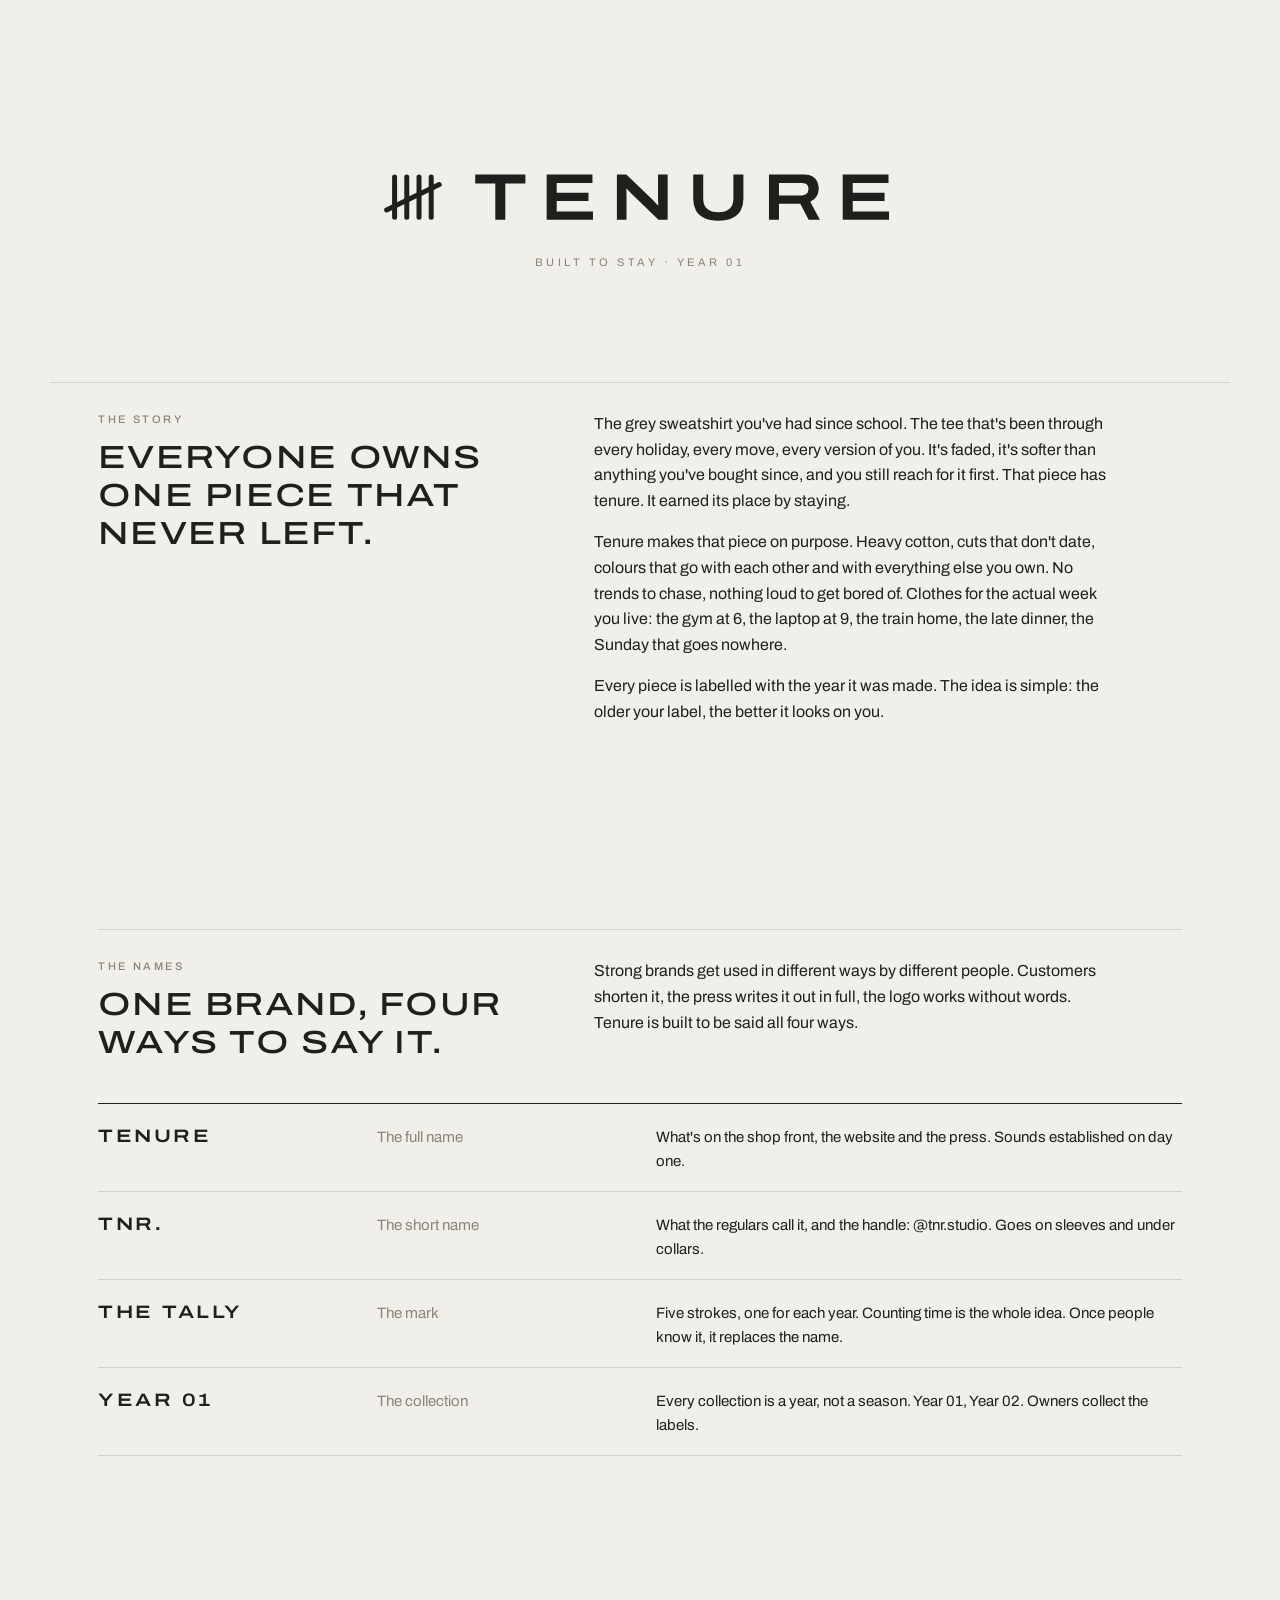
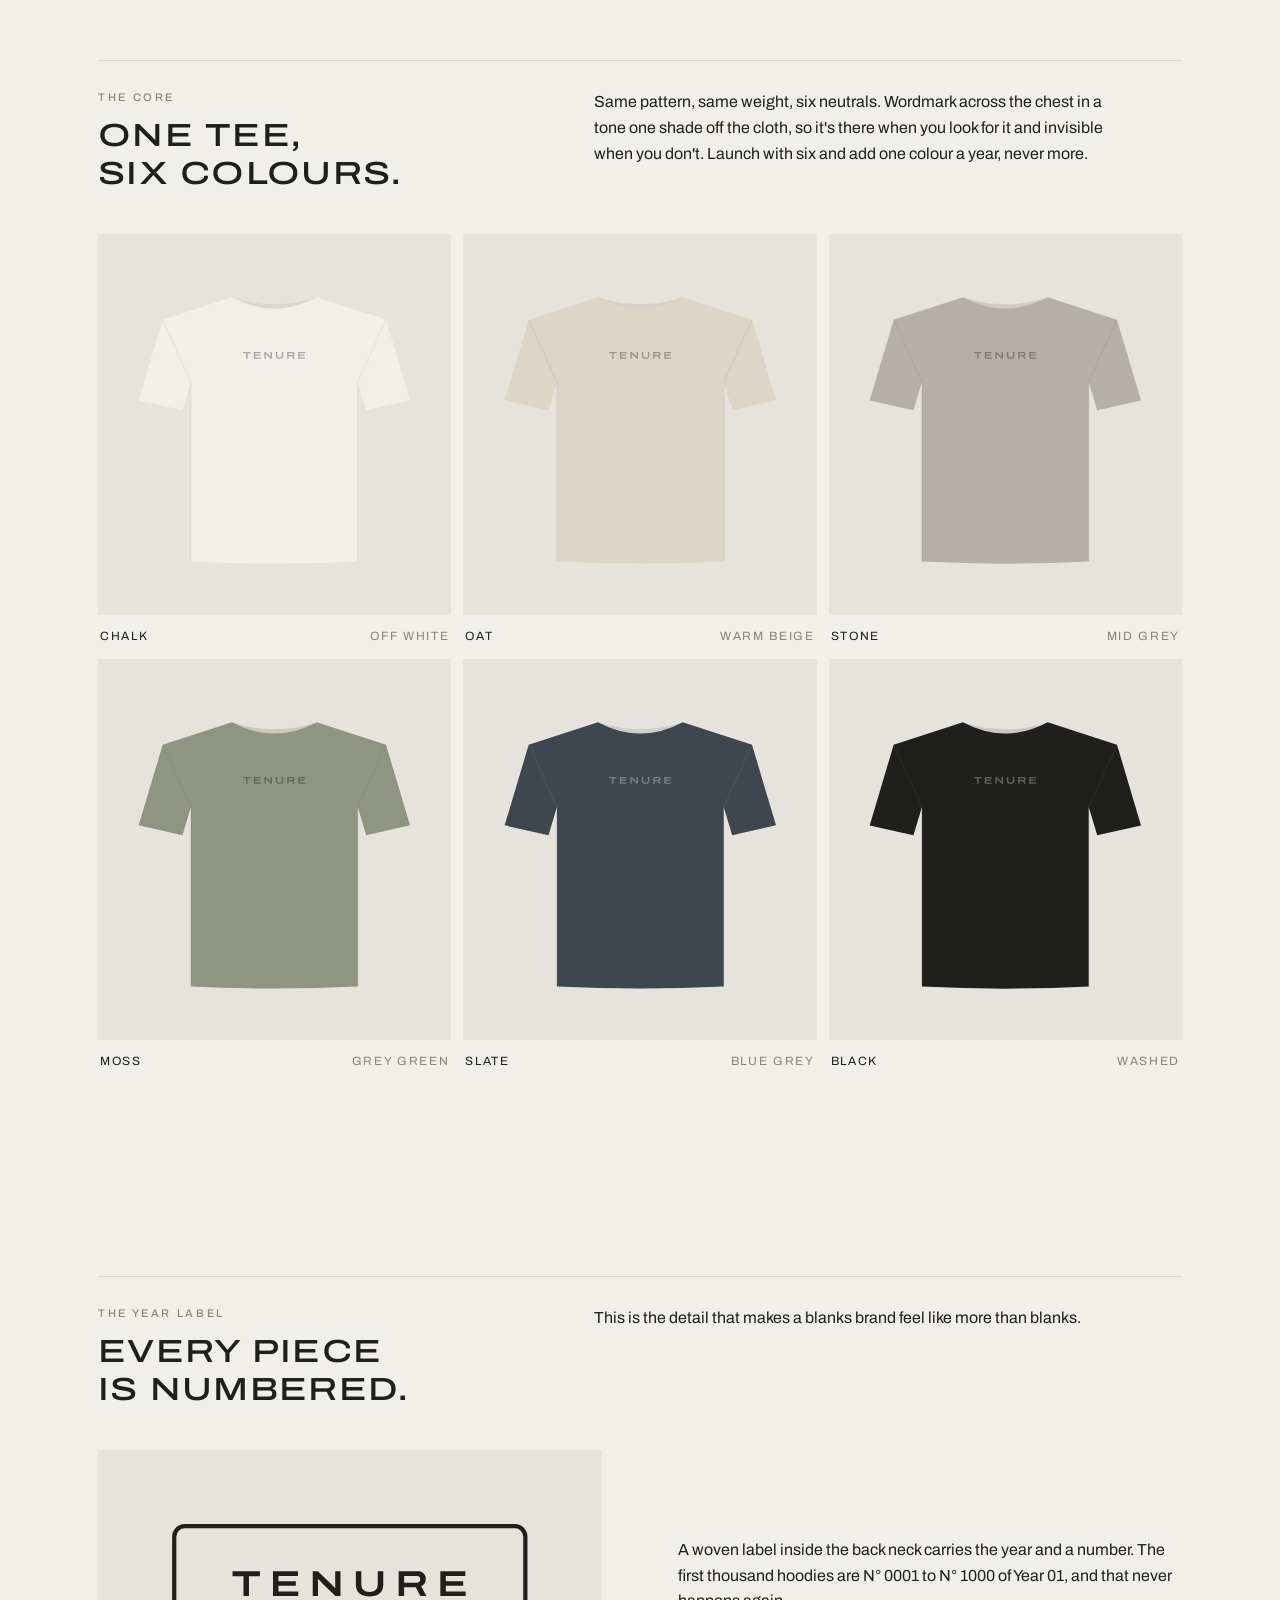
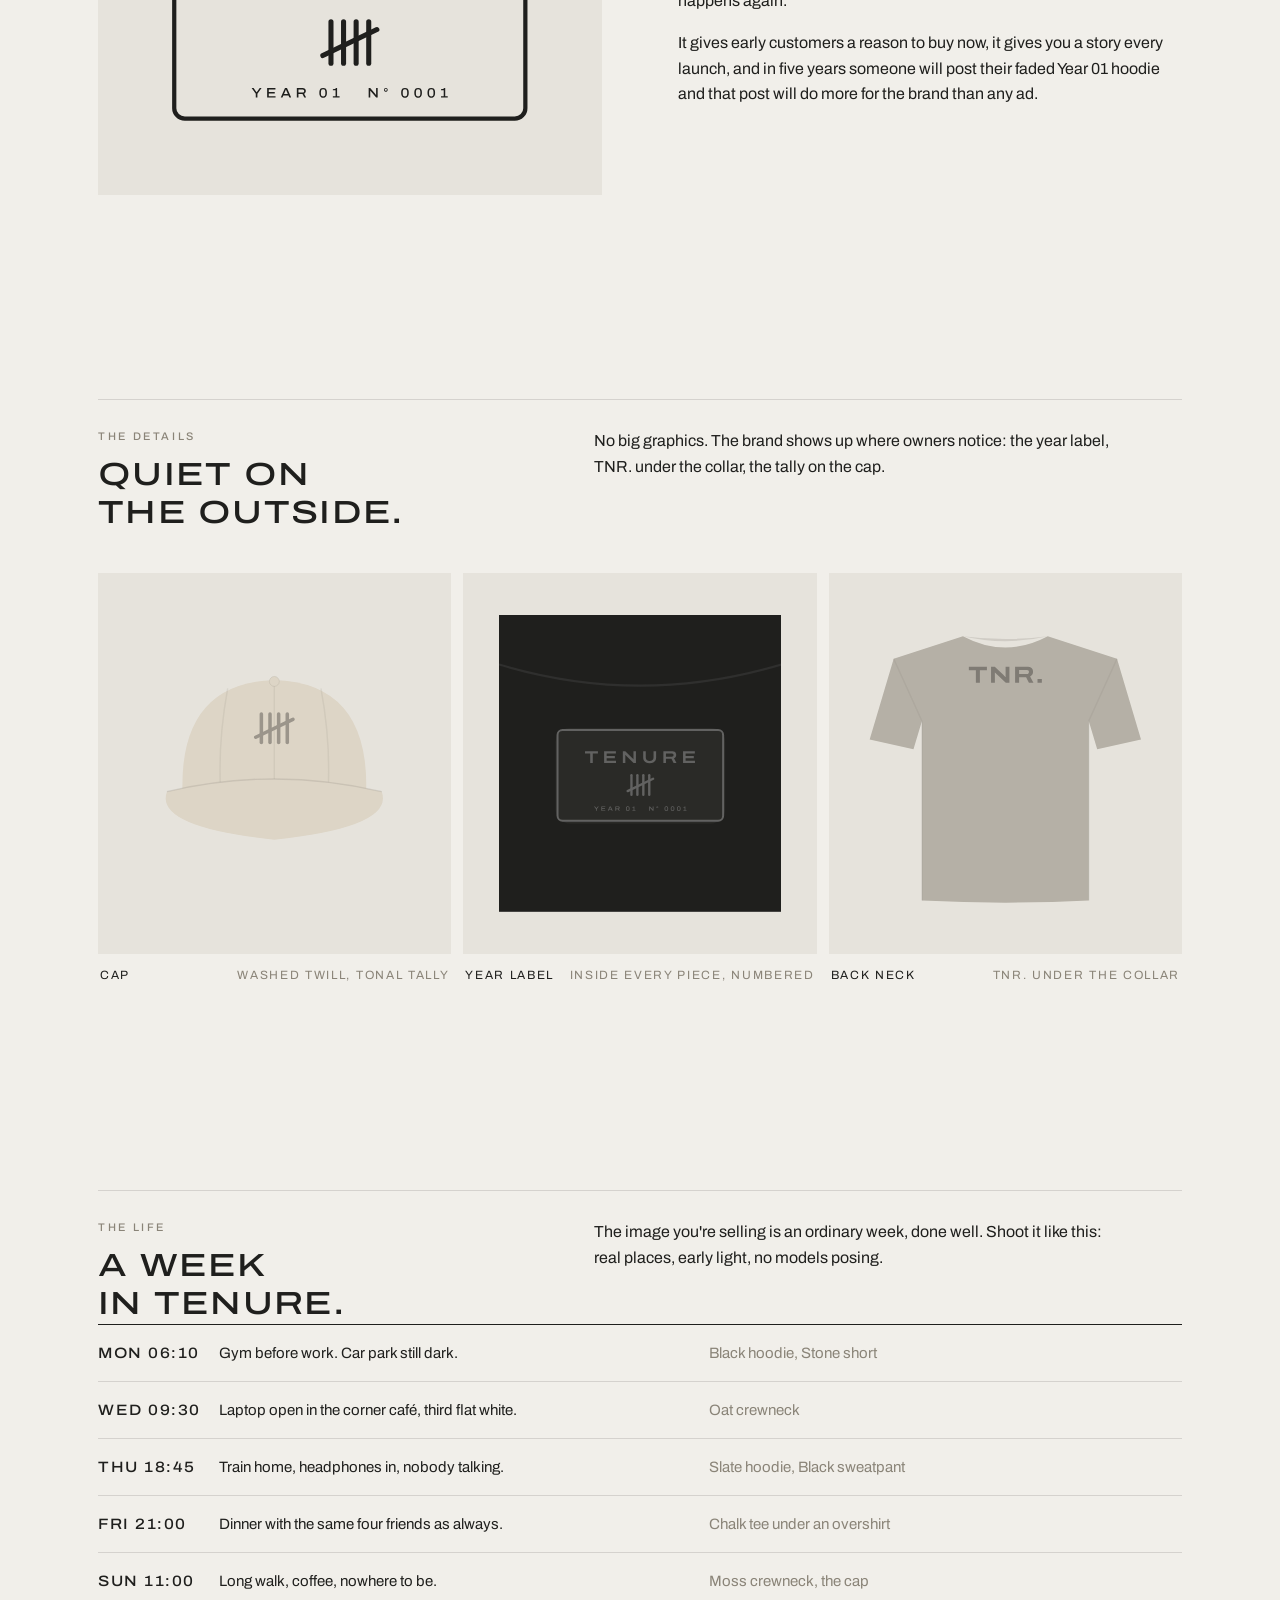
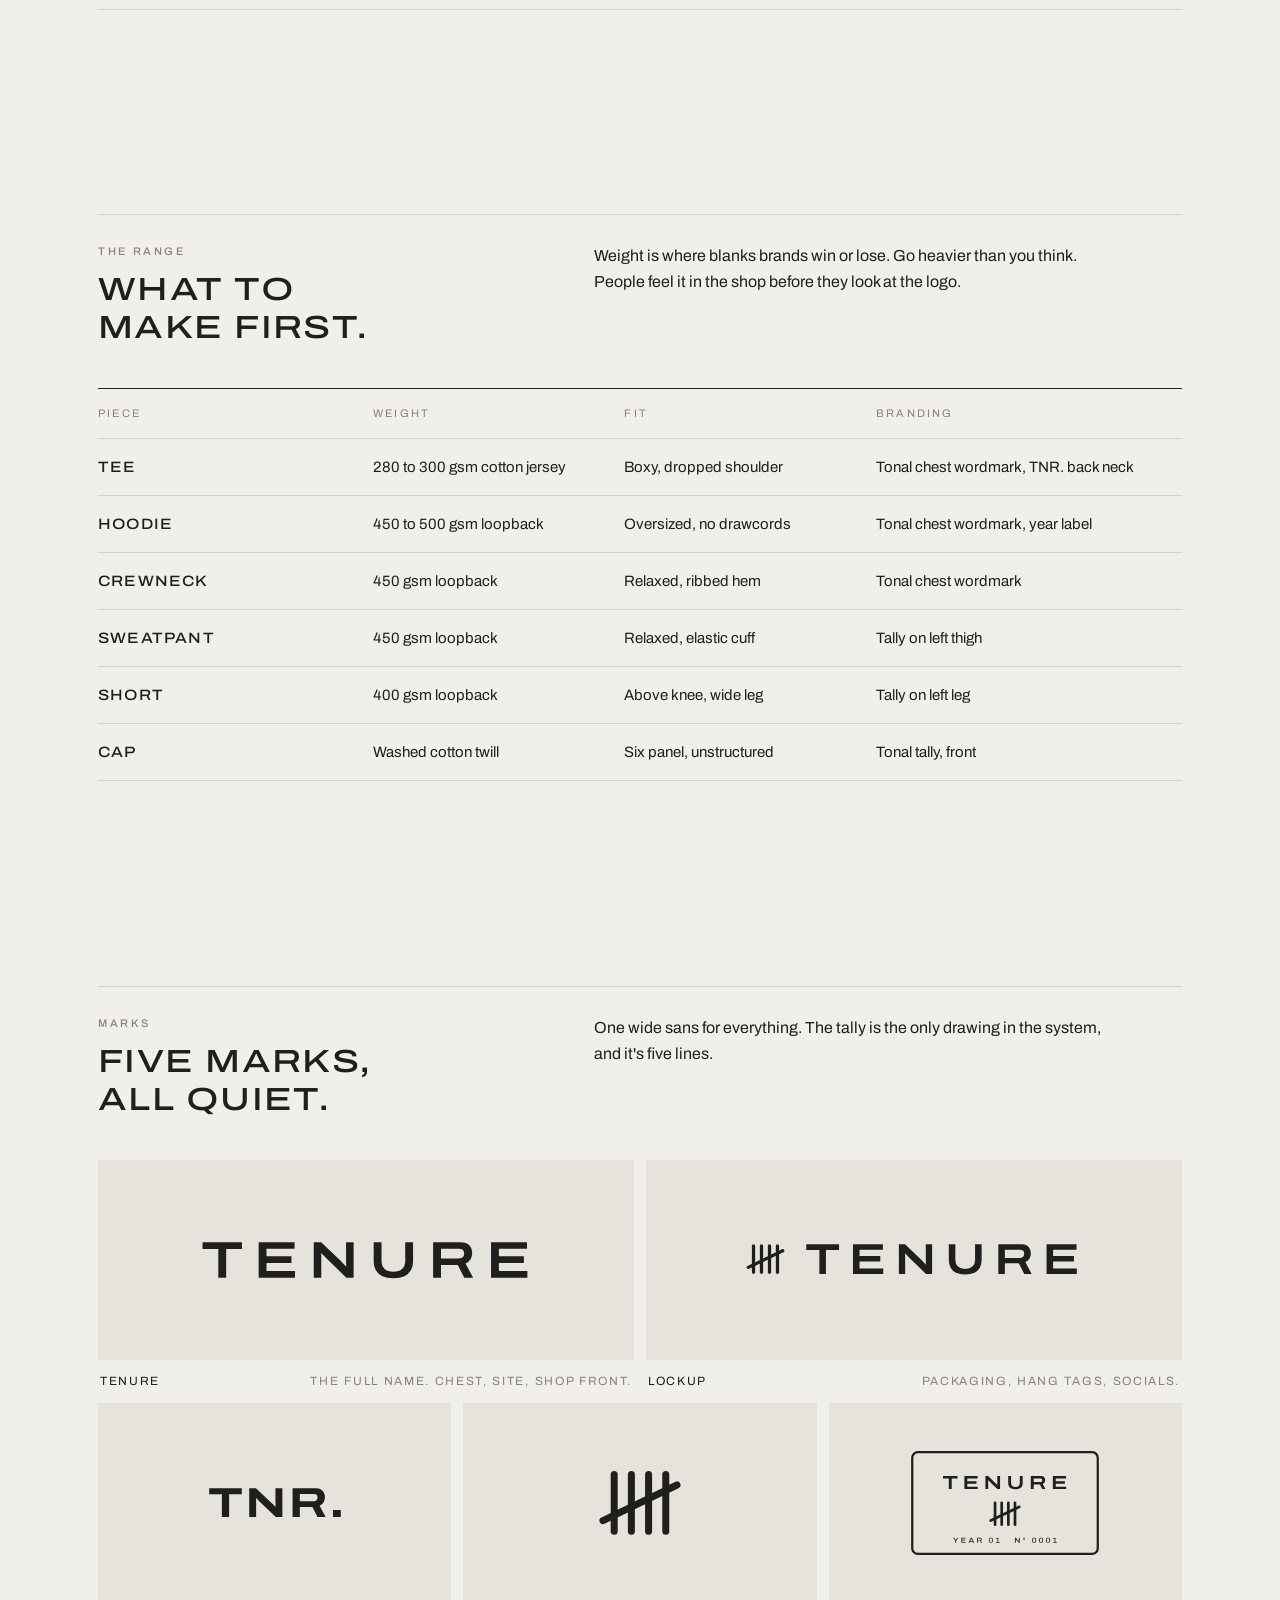
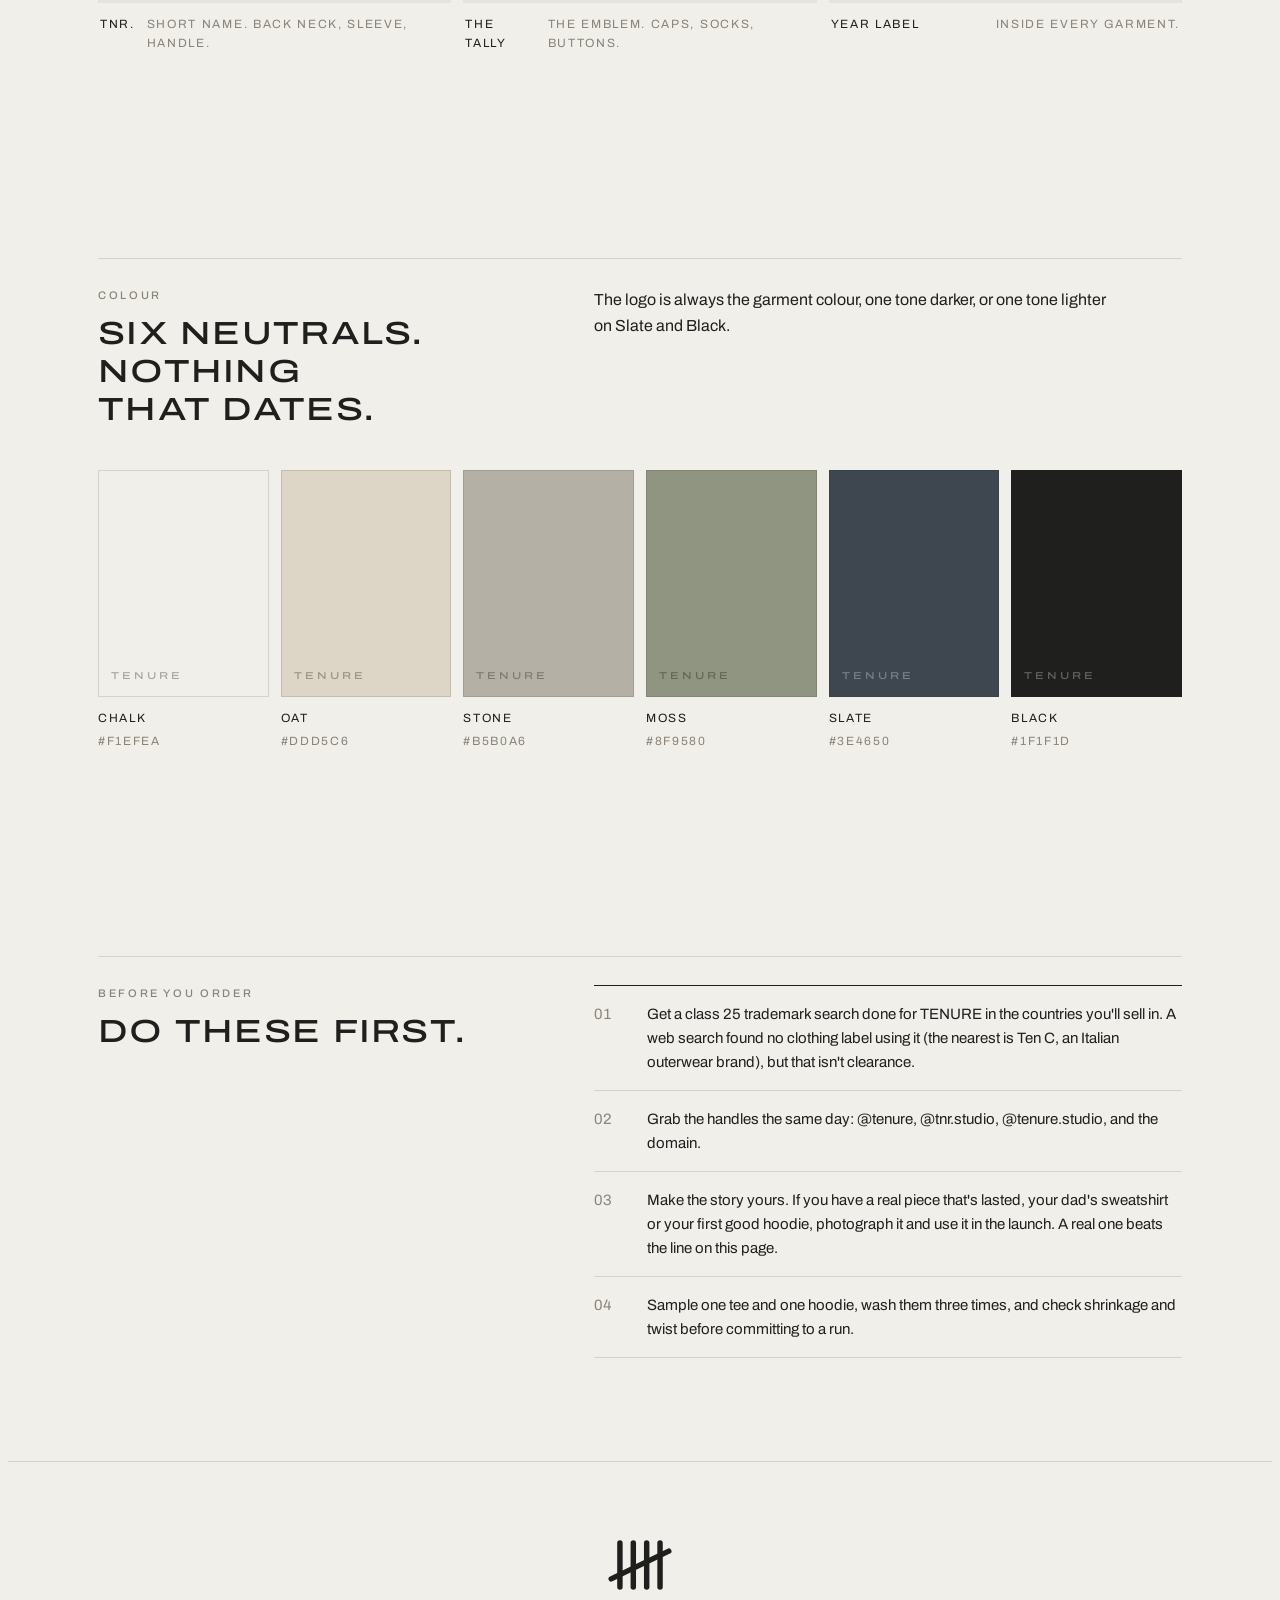
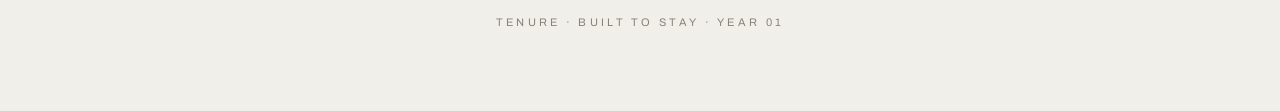
==== commit fb559452: "Replace Agosto with Tenure: clean blanks identity, tally emblem and year labels Co-Authored-By: Clau" ====
--- a/brand/brand-sheet.html
+++ b/brand/brand-sheet.html
@@ -1,14 +1,14 @@
 <!doctype html><html lang="en"><head><meta charset="utf-8"><meta name="viewport" content="width=device-width, initial-scale=1">
-<title>Agosto Essentials</title>
+<title>Tenure</title>
 <link rel="preconnect" href="https://fonts.googleapis.com">
 <link rel="preconnect" href="https://fonts.gstatic.com" crossorigin>
 <link rel="stylesheet" href="https://fonts.googleapis.com/css2?family=Archivo:wdth,wght@62..125,300..700&display=swap">
 <style>
-/* Layout: a lookbook with nothing in it but product. Cream ground, one wide sans, generous air, grey captions. Single fixed look, by choice: the brand never goes dark. */
+/* Layout: a lookbook with nothing in it but product. Chalk ground, one wide sans, generous air, grey captions. Single fixed look, by choice. */
 :root {
-  --ground: #F2EEE6;
-  --panel: #E8E3D9;
-  --ink: #2A2927;
+  --ground: #F1EFEA;
+  --panel: #E6E3DC;
+  --ink: #1F1F1D;
   --dim: #8A8478;
   --rule: rgba(42, 41, 39, .14);
   --f: "Archivo", "Helvetica Neue", Arial, sans-serif;
@@ -80,12 +80,35 @@
   .marks { grid-template-columns: 1fr; }
   .mark.m-wordmark, .mark.m-lockup { grid-column: span 1; }
 }
+.hero-mark { max-width: 520px; }
+.m-tnr .logo { max-width: 140px; }
+.m-tally .logo { max-width: 90px; }
+.m-label .logo { max-width: 190px; }
+.names { margin-top: 40px; border-top: 1px solid var(--ink); }
+.names > div { display: grid; grid-template-columns: 1fr 1fr 2fr; gap: 16px; padding-block: 18px; border-bottom: 1px solid var(--rule); align-items: baseline; }
+.names > div > * { min-width: 0; }
+.names b { font-stretch: 125%; font-weight: 600; letter-spacing: .14em; text-transform: uppercase; font-size: 18px; }
+.years { display: grid; grid-template-columns: 1fr 1fr; gap: clamp(28px, 6vw, 80px); align-items: center; margin-top: 40px; }
+.years > * { min-width: 0; }
+.big-label { max-width: 360px; margin: 0 auto; }
+.label-ground { background: var(--panel); padding: clamp(32px, 6vw, 72px); }
+.week { border-top: 1px solid var(--ink); }
+.week > div { display: grid; grid-template-columns: 7em 1fr 1fr; gap: 16px; padding-block: 16px; border-bottom: 1px solid var(--rule); }
+.week > div > * { min-width: 0; }
+.week b { font-weight: 500; font-stretch: 112%; text-transform: uppercase; letter-spacing: .1em; }
+@media (max-width: 860px) {
+  .names > div { grid-template-columns: 1fr 1fr; }
+  .names > div > span:last-child { grid-column: 1 / -1; }
+  .years { grid-template-columns: 1fr; }
+  .week > div { grid-template-columns: 6em 1fr; }
+  .week > div > .dim { grid-column: 2; }
+}
 </style>
 
 <header>
   <div class="wrap">
-    <svg class="logo hero-mark" viewBox="0 0 720 89.8757" fill="currentColor" role="img" aria-label="Agosto"><path transform="translate(10 79.88)" d="M2.79 0 37.46 -68.68H52.22L86.89 0H72.7L65.32 -14.83H23.48L16.1 0ZM28.65 -25.38H60.12L51.01 -44.05Q50.46 -45.2 49.52 -47.26Q48.58 -49.31 47.63 -51.49Q46.68 -53.66 45.89 -55.37Q45.11 -57.08 44.84 -57.52H44.04Q43.09 -55.45 41.88 -52.8Q40.67 -50.15 39.58 -47.75Q38.49 -45.35 37.79 -43.98ZM166.54 1.2Q145.74 1.2 135.36 -7.61Q124.98 -16.42 124.98 -34.3Q124.98 -45.98 130.24 -53.91Q135.49 -61.85 145.41 -65.86Q155.34 -69.88 169.15 -69.88Q178.32 -69.88 185.76 -68.36Q193.2 -66.85 198.54 -63.74Q203.88 -60.62 206.73 -55.86Q209.59 -51.09 209.59 -44.59H197.02Q197.02 -48.83 194.77 -51.66Q192.51 -54.48 188.63 -56.08Q184.75 -57.68 179.86 -58.35Q174.97 -59.02 169.63 -59.02Q163.03 -59.02 157.31 -57.73Q151.6 -56.43 147.31 -53.61Q143.01 -50.79 140.62 -46.32Q138.22 -41.86 138.22 -35.62V-33.22Q138.22 -24.69 141.89 -19.53Q145.56 -14.37 152.17 -12.01Q158.79 -9.65 167.63 -9.65Q178.08 -9.65 184.54 -11.68Q191 -13.71 194.01 -17.47Q197.02 -21.23 197.02 -26.23V-27.35H167.55V-37.67H209.69V0H201.38L199.95 -9.56Q196.32 -5.69 191.09 -3.32Q185.85 -0.95 179.59 0.13Q173.34 1.2 166.54 1.2ZM298.13 1.2Q284.64 1.2 274.8 -2.91Q264.96 -7.03 259.67 -14.96Q254.38 -22.9 254.38 -34.34Q254.38 -45.87 259.67 -53.76Q264.96 -61.65 274.8 -65.76Q284.64 -69.88 298.13 -69.88Q311.75 -69.88 321.55 -65.76Q331.35 -61.65 336.64 -53.76Q341.93 -45.87 341.93 -34.34Q341.93 -22.9 336.64 -14.96Q331.35 -7.03 321.55 -2.91Q311.75 1.2 298.13 1.2ZM298.18 -9.65Q304.74 -9.65 310.28 -11.1Q315.82 -12.54 319.95 -15.43Q324.08 -18.31 326.38 -22.79Q328.69 -27.26 328.69 -33.29V-35.56Q328.69 -41.55 326.38 -45.99Q324.08 -50.44 319.95 -53.32Q315.82 -56.2 310.28 -57.61Q304.74 -59.02 298.18 -59.02Q291.63 -59.02 286.08 -57.61Q280.52 -56.2 276.38 -53.32Q272.24 -50.44 269.97 -45.99Q267.7 -41.55 267.7 -35.56V-33.29Q267.7 -27.26 269.97 -22.79Q272.24 -18.31 276.39 -15.43Q280.53 -12.54 286.08 -11.1Q291.63 -9.65 298.18 -9.65ZM420.33 1.2Q412.79 1.2 406.1 0.29Q399.41 -0.63 394.33 -2.99Q389.24 -5.36 386.36 -9.65Q383.49 -13.94 383.49 -20.67Q383.49 -21.01 383.5 -21.37Q383.51 -21.74 383.59 -21.94H396.38Q396.28 -21.49 396.23 -20.89Q396.18 -20.29 396.18 -19.47Q396.18 -16.08 399.07 -13.86Q401.96 -11.64 407.37 -10.57Q412.77 -9.5 420.08 -9.5Q423.36 -9.5 426.62 -9.8Q429.87 -10.1 432.78 -10.73Q435.69 -11.36 437.96 -12.45Q440.23 -13.53 441.54 -15.12Q442.85 -16.72 442.85 -18.83Q442.85 -21.85 440.45 -23.66Q438.05 -25.48 433.96 -26.63Q429.86 -27.77 424.75 -28.55Q419.64 -29.32 414.19 -30.17Q408.75 -31.02 403.64 -32.41Q398.53 -33.8 394.43 -36.01Q390.33 -38.23 387.93 -41.77Q385.54 -45.31 385.54 -50.54Q385.54 -54.97 387.66 -58.52Q389.79 -62.08 394.11 -64.63Q398.43 -67.18 404.93 -68.53Q411.43 -69.88 420.2 -69.88Q429.09 -69.88 435.42 -68.39Q441.75 -66.91 445.73 -64.27Q449.71 -61.63 451.55 -58.13Q453.39 -54.62 453.39 -50.61V-48.86H440.78V-50.46Q440.78 -52.88 438.32 -54.83Q435.86 -56.79 431.45 -57.98Q427.03 -59.18 421.08 -59.18Q413.44 -59.18 408.52 -58.15Q403.61 -57.13 401.23 -55.3Q398.85 -53.47 398.85 -51.04Q398.85 -48.4 401.25 -46.77Q403.65 -45.14 407.75 -44.14Q411.84 -43.14 416.95 -42.38Q422.06 -41.62 427.51 -40.72Q432.96 -39.82 438.07 -38.46Q443.18 -37.09 447.27 -34.81Q451.37 -32.52 453.77 -29.01Q456.17 -25.51 456.17 -20.36Q456.17 -12.46 451.64 -7.71Q447.11 -2.95 439.04 -0.88Q430.96 1.2 420.33 1.2ZM523.49 0V-57.29H492.7V-68.68H567.19V-57.29H536.4V0ZM648.93 1.2Q635.44 1.2 625.6 -2.91Q615.76 -7.03 610.47 -14.96Q605.18 -22.9 605.18 -34.34Q605.18 -45.87 610.47 -53.76Q615.76 -61.65 625.6 -65.76Q635.44 -69.88 648.93 -69.88Q662.55 -69.88 672.35 -65.76Q682.15 -61.65 687.44 -53.76Q692.73 -45.87 692.73 -34.34Q692.73 -22.9 687.44 -14.96Q682.15 -7.03 672.35 -2.91Q662.55 1.2 648.93 1.2ZM648.98 -9.65Q655.54 -9.65 661.08 -11.1Q666.62 -12.54 670.75 -15.43Q674.88 -18.31 677.18 -22.79Q679.49 -27.26 679.49 -33.29V-35.56Q679.49 -41.55 677.18 -45.99Q674.88 -50.44 670.75 -53.32Q666.62 -56.2 661.08 -57.61Q655.54 -59.02 648.98 -59.02Q642.43 -59.02 636.88 -57.61Q631.32 -56.2 627.18 -53.32Q623.04 -50.44 620.77 -45.99Q618.5 -41.55 618.5 -35.56V-33.29Q618.5 -27.26 620.77 -22.79Q623.04 -18.31 627.19 -15.43Q631.33 -12.54 636.88 -11.1Q642.43 -9.65 648.98 -9.65Z"/></svg>
-    <p class="sub">Ospiti · Blanks, made properly</p>
+    <svg class="logo hero-mark" viewBox="0 0 789.398 88.7" fill="currentColor" role="img" aria-label="Tenure"><g transform="translate(18.3 10)"><g fill="none" stroke="currentColor" stroke-width="7.6" stroke-linecap="round"><line x1="3.8" y1="3.8" x2="3.8" y2="64.9"/><line x1="22.3" y1="3.8" x2="22.3" y2="64.9"/><line x1="40.9" y1="3.8" x2="40.9" y2="64.9"/><line x1="59.4" y1="3.8" x2="59.4" y2="64.9"/><line x1="-8.3" y1="53.6" x2="71.6" y2="15.1"/></g></g><path transform="translate(141.9 78.70)" d="M33.1 0V-55.3H2.6V-68.7H78.8V-55.3H48.3V0ZM111.1 0V-68.7H180.6V-56H126.3V-41.3H174.6V-28.6H126.3V-12.7H181.4V0ZM217.7 0V-68.7H232L269.6 -32.6Q270.9 -31.5 272.7 -29.6Q274.5 -27.7 276.45 -25.7Q278.4 -23.7 279.8 -22.1H280.6Q280.5 -24.3 280.35 -27.45Q280.2 -30.6 280.2 -32.6V-68.7H294.8V0H280.8L243.1 -36.5Q240.4 -39.1 237.45 -42.25Q234.5 -45.4 232.7 -47.3H232Q232.1 -46 232.2 -42.75Q232.3 -39.5 232.3 -35.3V0ZM371.7 1.2Q358.8 1.2 350.35 -2.8Q341.9 -6.8 337.75 -14.15Q333.6 -21.5 333.6 -31.5V-68.7H348.8V-32.2Q348.8 -22.3 354.75 -16.9Q360.7 -11.5 371.7 -11.5Q382.7 -11.5 388.65 -16.9Q394.6 -22.3 394.6 -32.2V-68.7H409.8V-31.5Q409.8 -21.5 405.65 -14.15Q401.5 -6.8 393.1 -2.8Q384.7 1.2 371.7 1.2ZM448.6 0V-68.7H503Q510.3 -68.7 514.95 -65.75Q519.6 -62.8 521.9 -57.95Q524.2 -53.1 524.2 -47.2Q524.2 -41.1 521.05 -35.75Q517.9 -30.4 511.3 -27.4L525.9 0H508.8L496.2 -24.5H463.8V0ZM463.8 -37.1H498.8Q503.5 -37.1 506.05 -39.85Q508.6 -42.6 508.6 -46.9Q508.6 -49.8 507.5 -51.85Q506.4 -53.9 504.2 -54.95Q502 -56 498.8 -56H463.8ZM560.6 0V-68.7H630.1V-56H575.8V-41.3H624.1V-28.6H575.8V-12.7H630.9V0Z"/></svg>
+    <p class="sub">Built to stay · Year 01</p>
   </div>
 </header>
 
@@ -93,43 +116,91 @@
   <section style="padding-top:0">
     <div class="wrap intro">
       <div>
-        <p class="label">The idea</p>
-        <h2>Fewer things. Better made. Every colour goes with every other.</h2>
+        <p class="label">The story</p>
+        <h2>Everyone owns one piece that never left.</h2>
       </div>
       <div class="copy">
-        <p>The look is blanks. Heavy cotton, boxy cuts, muted colours, and a logo so small and tonal you only see it up close. It's the stuff everyone wears and nobody gets bored of, which is why it sells season after season without markdowns.</p>
-        <p>Agosto still carries the story underneath: the Italian August, the swallow that comes back every summer. But the story is whispered now. It lives in the colour names, the AGO. under the back collar and the patch inside the hoodie. The front of the garment stays quiet.</p>
-      </div>
-    </div>
-  </section>
-
-  <section>
-    <div class="wrap">
-      <div class="intro">
-        <div><p class="label">Ospiti · the core</p><h2>One tee, six colours.</h2></div>
-        <div class="copy"><p>Same pattern, same weight, six neutrals. Wordmark across the chest in a tone one shade darker than the cloth. Launch with these six and add one colour a season, never more.</p></div>
+        <p>The grey sweatshirt you've had since school. The tee that's been through every holiday, every move, every version of you. It's faded, it's softer than anything you've bought since, and you still reach for it first. That piece has tenure. It earned its place by staying.</p>
+        <p>Tenure makes that piece on purpose. Heavy cotton, cuts that don't date, colours that go with each other and with everything else you own. No trends to chase, nothing loud to get bored of. Clothes for the actual week you live: the gym at 6, the laptop at 9, the train home, the late dinner, the Sunday that goes nowhere.</p>
+        <p>Every piece is labelled with the year it was made. The idea is simple: the older your label, the better it looks on you.</p>
+      </div>
+    </div>
+  </section>
+
+  <section>
+    <div class="wrap">
+      <div class="intro">
+        <div><p class="label">The names</p><h2>One brand, four ways to say it.</h2></div>
+        <div class="copy"><p>Strong brands get used in different ways by different people. Customers shorten it, the press writes it out in full, the logo works without words. Tenure is built to be said all four ways.</p></div>
+      </div>
+      <div class="names">
+        <div><b>Tenure</b><span class="dim">The full name</span><span>What's on the shop front, the website and the press. Sounds established on day one.</span></div>
+        <div><b>TNR.</b><span class="dim">The short name</span><span>What the regulars call it, and the handle: @tnr.studio. Goes on sleeves and under collars.</span></div>
+        <div><b>The tally</b><span class="dim">The mark</span><span>Five strokes, one for each year. Counting time is the whole idea. Once people know it, it replaces the name.</span></div>
+        <div><b>Year 01</b><span class="dim">The collection</span><span>Every collection is a year, not a season. Year 01, Year 02. Owners collect the labels.</span></div>
+      </div>
+    </div>
+  </section>
+
+  <section>
+    <div class="wrap">
+      <div class="intro">
+        <div><p class="label">The core</p><h2>One tee, six colours.</h2></div>
+        <div class="copy"><p>Same pattern, same weight, six neutrals. Wordmark across the chest in a tone one shade off the cloth, so it's there when you look for it and invisible when you don't. Launch with six and add one colour a year, never more.</p></div>
       </div>
       <div class="blanks">
-<figure class="blank"><div class="ground"><svg viewBox="0 0 400 420" class="mock" aria-hidden="true"><path d="M140 30 Q200 62 260 30 L358 62 L392 176 L330 190 L318 150 L318 404 Q200 410 82 404 L82 150 L70 190 L8 176 L42 62 Z" fill="#F2EEE6"/><path d="M140 30 Q200 62 260 30 Q200 50 140 30 Z" fill="#A09D98" opacity=".22"/><path d="M82 150 L82 404 M318 150 L318 404 M42 62 L82 150 M358 62 L318 150" stroke="#A09D98" stroke-opacity=".14" stroke-width="2"/><svg x="154.0" y="104.0" width="92.0" height="11.5" viewBox="0 0 720 89.8757" fill="#A09D98" color="#A09D98"><path transform="translate(10 79.88)" d="M2.79 0 37.46 -68.68H52.22L86.89 0H72.7L65.32 -14.83H23.48L16.1 0ZM28.65 -25.38H60.12L51.01 -44.05Q50.46 -45.2 49.52 -47.26Q48.58 -49.31 47.63 -51.49Q46.68 -53.66 45.89 -55.37Q45.11 -57.08 44.84 -57.52H44.04Q43.09 -55.45 41.88 -52.8Q40.67 -50.15 39.58 -47.75Q38.49 -45.35 37.79 -43.98ZM166.54 1.2Q145.74 1.2 135.36 -7.61Q124.98 -16.42 124.98 -34.3Q124.98 -45.98 130.24 -53.91Q135.49 -61.85 145.41 -65.86Q155.34 -69.88 169.15 -69.88Q178.32 -69.88 185.76 -68.36Q193.2 -66.85 198.54 -63.74Q203.88 -60.62 206.73 -55.86Q209.59 -51.09 209.59 -44.59H197.02Q197.02 -48.83 194.77 -51.66Q192.51 -54.48 188.63 -56.08Q184.75 -57.68 179.86 -58.35Q174.97 -59.02 169.63 -59.02Q163.03 -59.02 157.31 -57.73Q151.6 -56.43 147.31 -53.61Q143.01 -50.79 140.62 -46.32Q138.22 -41.86 138.22 -35.62V-33.22Q138.22 -24.69 141.89 -19.53Q145.56 -14.37 152.17 -12.01Q158.79 -9.65 167.63 -9.65Q178.08 -9.65 184.54 -11.68Q191 -13.71 194.01 -17.47Q197.02 -21.23 197.02 -26.23V-27.35H167.55V-37.67H209.69V0H201.38L199.95 -9.56Q196.32 -5.69 191.09 -3.32Q185.85 -0.95 179.59 0.13Q173.34 1.2 166.54 1.2ZM298.13 1.2Q284.64 1.2 274.8 -2.91Q264.96 -7.03 259.67 -14.96Q254.38 -22.9 254.38 -34.34Q254.38 -45.87 259.67 -53.76Q264.96 -61.65 274.8 -65.76Q284.64 -69.88 298.13 -69.88Q311.75 -69.88 321.55 -65.76Q331.35 -61.65 336.64 -53.76Q341.93 -45.87 341.93 -34.34Q341.93 -22.9 336.64 -14.96Q331.35 -7.03 321.55 -2.91Q311.75 1.2 298.13 1.2ZM298.18 -9.65Q304.74 -9.65 310.28 -11.1Q315.82 -12.54 319.95 -15.43Q324.08 -18.31 326.38 -22.79Q328.69 -27.26 328.69 -33.29V-35.56Q328.69 -41.55 326.38 -45.99Q324.08 -50.44 319.95 -53.32Q315.82 -56.2 310.28 -57.61Q304.74 -59.02 298.18 -59.02Q291.63 -59.02 286.08 -57.61Q280.52 -56.2 276.38 -53.32Q272.24 -50.44 269.97 -45.99Q267.7 -41.55 267.7 -35.56V-33.29Q267.7 -27.26 269.97 -22.79Q272.24 -18.31 276.39 -15.43Q280.53 -12.54 286.08 -11.1Q291.63 -9.65 298.18 -9.65ZM420.33 1.2Q412.79 1.2 406.1 0.29Q399.41 -0.63 394.33 -2.99Q389.24 -5.36 386.36 -9.65Q383.49 -13.94 383.49 -20.67Q383.49 -21.01 383.5 -21.37Q383.51 -21.74 383.59 -21.94H396.38Q396.28 -21.49 396.23 -20.89Q396.18 -20.29 396.18 -19.47Q396.18 -16.08 399.07 -13.86Q401.96 -11.64 407.37 -10.57Q412.77 -9.5 420.08 -9.5Q423.36 -9.5 426.62 -9.8Q429.87 -10.1 432.78 -10.73Q435.69 -11.36 437.96 -12.45Q440.23 -13.53 441.54 -15.12Q442.85 -16.72 442.85 -18.83Q442.85 -21.85 440.45 -23.66Q438.05 -25.48 433.96 -26.63Q429.86 -27.77 424.75 -28.55Q419.64 -29.32 414.19 -30.17Q408.75 -31.02 403.64 -32.41Q398.53 -33.8 394.43 -36.01Q390.33 -38.23 387.93 -41.77Q385.54 -45.31 385.54 -50.54Q385.54 -54.97 387.66 -58.52Q389.79 -62.08 394.11 -64.63Q398.43 -67.18 404.93 -68.53Q411.43 -69.88 420.2 -69.88Q429.09 -69.88 435.42 -68.39Q441.75 -66.91 445.73 -64.27Q449.71 -61.63 451.55 -58.13Q453.39 -54.62 453.39 -50.61V-48.86H440.78V-50.46Q440.78 -52.88 438.32 -54.83Q435.86 -56.79 431.45 -57.98Q427.03 -59.18 421.08 -59.18Q413.44 -59.18 408.52 -58.15Q403.61 -57.13 401.23 -55.3Q398.85 -53.47 398.85 -51.04Q398.85 -48.4 401.25 -46.77Q403.65 -45.14 407.75 -44.14Q411.84 -43.14 416.95 -42.38Q422.06 -41.62 427.51 -40.72Q432.96 -39.82 438.07 -38.46Q443.18 -37.09 447.27 -34.81Q451.37 -32.52 453.77 -29.01Q456.17 -25.51 456.17 -20.36Q456.17 -12.46 451.64 -7.71Q447.11 -2.95 439.04 -0.88Q430.96 1.2 420.33 1.2ZM523.49 0V-57.29H492.7V-68.68H567.19V-57.29H536.4V0ZM648.93 1.2Q635.44 1.2 625.6 -2.91Q615.76 -7.03 610.47 -14.96Q605.18 -22.9 605.18 -34.34Q605.18 -45.87 610.47 -53.76Q615.76 -61.65 625.6 -65.76Q635.44 -69.88 648.93 -69.88Q662.55 -69.88 672.35 -65.76Q682.15 -61.65 687.44 -53.76Q692.73 -45.87 692.73 -34.34Q692.73 -22.9 687.44 -14.96Q682.15 -7.03 672.35 -2.91Q662.55 1.2 648.93 1.2ZM648.98 -9.65Q655.54 -9.65 661.08 -11.1Q666.62 -12.54 670.75 -15.43Q674.88 -18.31 677.18 -22.79Q679.49 -27.26 679.49 -33.29V-35.56Q679.49 -41.55 677.18 -45.99Q674.88 -50.44 670.75 -53.32Q666.62 -56.2 661.08 -57.61Q655.54 -59.02 648.98 -59.02Q642.43 -59.02 636.88 -57.61Q631.32 -56.2 627.18 -53.32Q623.04 -50.44 620.77 -45.99Q618.5 -41.55 618.5 -35.56V-33.29Q618.5 -27.26 620.77 -22.79Q623.04 -18.31 627.19 -15.43Q631.33 -12.54 636.88 -11.1Q642.43 -9.65 648.98 -9.65Z"/></svg></svg></div><figcaption><span>Latte</span><span class="dim">Cream</span></figcaption></figure>
-<figure class="blank"><div class="ground"><svg viewBox="0 0 400 420" class="mock" aria-hidden="true"><path d="M140 30 Q200 62 260 30 L358 62 L392 176 L330 190 L318 150 L318 404 Q200 410 82 404 L82 150 L70 190 L8 176 L42 62 Z" fill="#DCD1BE"/><path d="M140 30 Q200 62 260 30 Q200 50 140 30 Z" fill="#918A7D" opacity=".22"/><path d="M82 150 L82 404 M318 150 L318 404 M42 62 L82 150 M358 62 L318 150" stroke="#918A7D" stroke-opacity=".14" stroke-width="2"/><svg x="154.0" y="104.0" width="92.0" height="11.5" viewBox="0 0 720 89.8757" fill="#918A7D" color="#918A7D"><path transform="translate(10 79.88)" d="M2.79 0 37.46 -68.68H52.22L86.89 0H72.7L65.32 -14.83H23.48L16.1 0ZM28.65 -25.38H60.12L51.01 -44.05Q50.46 -45.2 49.52 -47.26Q48.58 -49.31 47.63 -51.49Q46.68 -53.66 45.89 -55.37Q45.11 -57.08 44.84 -57.52H44.04Q43.09 -55.45 41.88 -52.8Q40.67 -50.15 39.58 -47.75Q38.49 -45.35 37.79 -43.98ZM166.54 1.2Q145.74 1.2 135.36 -7.61Q124.98 -16.42 124.98 -34.3Q124.98 -45.98 130.24 -53.91Q135.49 -61.85 145.41 -65.86Q155.34 -69.88 169.15 -69.88Q178.32 -69.88 185.76 -68.36Q193.2 -66.85 198.54 -63.74Q203.88 -60.62 206.73 -55.86Q209.59 -51.09 209.59 -44.59H197.02Q197.02 -48.83 194.77 -51.66Q192.51 -54.48 188.63 -56.08Q184.75 -57.68 179.86 -58.35Q174.97 -59.02 169.63 -59.02Q163.03 -59.02 157.31 -57.73Q151.6 -56.43 147.31 -53.61Q143.01 -50.79 140.62 -46.32Q138.22 -41.86 138.22 -35.62V-33.22Q138.22 -24.69 141.89 -19.53Q145.56 -14.37 152.17 -12.01Q158.79 -9.65 167.63 -9.65Q178.08 -9.65 184.54 -11.68Q191 -13.71 194.01 -17.47Q197.02 -21.23 197.02 -26.23V-27.35H167.55V-37.67H209.69V0H201.38L199.95 -9.56Q196.32 -5.69 191.09 -3.32Q185.85 -0.95 179.59 0.13Q173.34 1.2 166.54 1.2ZM298.13 1.2Q284.64 1.2 274.8 -2.91Q264.96 -7.03 259.67 -14.96Q254.38 -22.9 254.38 -34.34Q254.38 -45.87 259.67 -53.76Q264.96 -61.65 274.8 -65.76Q284.64 -69.88 298.13 -69.88Q311.75 -69.88 321.55 -65.76Q331.35 -61.65 336.64 -53.76Q341.93 -45.87 341.93 -34.34Q341.93 -22.9 336.64 -14.96Q331.35 -7.03 321.55 -2.91Q311.75 1.2 298.13 1.2ZM298.18 -9.65Q304.74 -9.65 310.28 -11.1Q315.82 -12.54 319.95 -15.43Q324.08 -18.31 326.38 -22.79Q328.69 -27.26 328.69 -33.29V-35.56Q328.69 -41.55 326.38 -45.99Q324.08 -50.44 319.95 -53.32Q315.82 -56.2 310.28 -57.61Q304.74 -59.02 298.18 -59.02Q291.63 -59.02 286.08 -57.61Q280.52 -56.2 276.38 -53.32Q272.24 -50.44 269.97 -45.99Q267.7 -41.55 267.7 -35.56V-33.29Q267.7 -27.26 269.97 -22.79Q272.24 -18.31 276.39 -15.43Q280.53 -12.54 286.08 -11.1Q291.63 -9.65 298.18 -9.65ZM420.33 1.2Q412.79 1.2 406.1 0.29Q399.41 -0.63 394.33 -2.99Q389.24 -5.36 386.36 -9.65Q383.49 -13.94 383.49 -20.67Q383.49 -21.01 383.5 -21.37Q383.51 -21.74 383.59 -21.94H396.38Q396.28 -21.49 396.23 -20.89Q396.18 -20.29 396.18 -19.47Q396.18 -16.08 399.07 -13.86Q401.96 -11.64 407.37 -10.57Q412.77 -9.5 420.08 -9.5Q423.36 -9.5 426.62 -9.8Q429.87 -10.1 432.78 -10.73Q435.69 -11.36 437.96 -12.45Q440.23 -13.53 441.54 -15.12Q442.85 -16.72 442.85 -18.83Q442.85 -21.85 440.45 -23.66Q438.05 -25.48 433.96 -26.63Q429.86 -27.77 424.75 -28.55Q419.64 -29.32 414.19 -30.17Q408.75 -31.02 403.64 -32.41Q398.53 -33.8 394.43 -36.01Q390.33 -38.23 387.93 -41.77Q385.54 -45.31 385.54 -50.54Q385.54 -54.97 387.66 -58.52Q389.79 -62.08 394.11 -64.63Q398.43 -67.18 404.93 -68.53Q411.43 -69.88 420.2 -69.88Q429.09 -69.88 435.42 -68.39Q441.75 -66.91 445.73 -64.27Q449.71 -61.63 451.55 -58.13Q453.39 -54.62 453.39 -50.61V-48.86H440.78V-50.46Q440.78 -52.88 438.32 -54.83Q435.86 -56.79 431.45 -57.98Q427.03 -59.18 421.08 -59.18Q413.44 -59.18 408.52 -58.15Q403.61 -57.13 401.23 -55.3Q398.85 -53.47 398.85 -51.04Q398.85 -48.4 401.25 -46.77Q403.65 -45.14 407.75 -44.14Q411.84 -43.14 416.95 -42.38Q422.06 -41.62 427.51 -40.72Q432.96 -39.82 438.07 -38.46Q443.18 -37.09 447.27 -34.81Q451.37 -32.52 453.77 -29.01Q456.17 -25.51 456.17 -20.36Q456.17 -12.46 451.64 -7.71Q447.11 -2.95 439.04 -0.88Q430.96 1.2 420.33 1.2ZM523.49 0V-57.29H492.7V-68.68H567.19V-57.29H536.4V0ZM648.93 1.2Q635.44 1.2 625.6 -2.91Q615.76 -7.03 610.47 -14.96Q605.18 -22.9 605.18 -34.34Q605.18 -45.87 610.47 -53.76Q615.76 -61.65 625.6 -65.76Q635.44 -69.88 648.93 -69.88Q662.55 -69.88 672.35 -65.76Q682.15 -61.65 687.44 -53.76Q692.73 -45.87 692.73 -34.34Q692.73 -22.9 687.44 -14.96Q682.15 -7.03 672.35 -2.91Q662.55 1.2 648.93 1.2ZM648.98 -9.65Q655.54 -9.65 661.08 -11.1Q666.62 -12.54 670.75 -15.43Q674.88 -18.31 677.18 -22.79Q679.49 -27.26 679.49 -33.29V-35.56Q679.49 -41.55 677.18 -45.99Q674.88 -50.44 670.75 -53.32Q666.62 -56.2 661.08 -57.61Q655.54 -59.02 648.98 -59.02Q642.43 -59.02 636.88 -57.61Q631.32 -56.2 627.18 -53.32Q623.04 -50.44 620.77 -45.99Q618.5 -41.55 618.5 -35.56V-33.29Q618.5 -27.26 620.77 -22.79Q623.04 -18.31 627.19 -15.43Q631.33 -12.54 636.88 -11.1Q642.43 -9.65 648.98 -9.65Z"/></svg></svg></div><figcaption><span>Avena</span><span class="dim">Oat</span></figcaption></figure>
-<figure class="blank"><div class="ground"><svg viewBox="0 0 400 420" class="mock" aria-hidden="true"><path d="M140 30 Q200 62 260 30 L358 62 L392 176 L330 190 L318 150 L318 404 Q200 410 82 404 L82 150 L70 190 L8 176 L42 62 Z" fill="#B8B1A3"/><path d="M140 30 Q200 62 260 30 Q200 50 140 30 Z" fill="#79756C" opacity=".22"/><path d="M82 150 L82 404 M318 150 L318 404 M42 62 L82 150 M358 62 L318 150" stroke="#79756C" stroke-opacity=".14" stroke-width="2"/><svg x="154.0" y="104.0" width="92.0" height="11.5" viewBox="0 0 720 89.8757" fill="#79756C" color="#79756C"><path transform="translate(10 79.88)" d="M2.79 0 37.46 -68.68H52.22L86.89 0H72.7L65.32 -14.83H23.48L16.1 0ZM28.65 -25.38H60.12L51.01 -44.05Q50.46 -45.2 49.52 -47.26Q48.58 -49.31 47.63 -51.49Q46.68 -53.66 45.89 -55.37Q45.11 -57.08 44.84 -57.52H44.04Q43.09 -55.45 41.88 -52.8Q40.67 -50.15 39.58 -47.75Q38.49 -45.35 37.79 -43.98ZM166.54 1.2Q145.74 1.2 135.36 -7.61Q124.98 -16.42 124.98 -34.3Q124.98 -45.98 130.24 -53.91Q135.49 -61.85 145.41 -65.86Q155.34 -69.88 169.15 -69.88Q178.32 -69.88 185.76 -68.36Q193.2 -66.85 198.54 -63.74Q203.88 -60.62 206.73 -55.86Q209.59 -51.09 209.59 -44.59H197.02Q197.02 -48.83 194.77 -51.66Q192.51 -54.48 188.63 -56.08Q184.75 -57.68 179.86 -58.35Q174.97 -59.02 169.63 -59.02Q163.03 -59.02 157.31 -57.73Q151.6 -56.43 147.31 -53.61Q143.01 -50.79 140.62 -46.32Q138.22 -41.86 138.22 -35.62V-33.22Q138.22 -24.69 141.89 -19.53Q145.56 -14.37 152.17 -12.01Q158.79 -9.65 167.63 -9.65Q178.08 -9.65 184.54 -11.68Q191 -13.71 194.01 -17.47Q197.02 -21.23 197.02 -26.23V-27.35H167.55V-37.67H209.69V0H201.38L199.95 -9.56Q196.32 -5.69 191.09 -3.32Q185.85 -0.95 179.59 0.13Q173.34 1.2 166.54 1.2ZM298.13 1.2Q284.64 1.2 274.8 -2.91Q264.96 -7.03 259.67 -14.96Q254.38 -22.9 254.38 -34.34Q254.38 -45.87 259.67 -53.76Q264.96 -61.65 274.8 -65.76Q284.64 -69.88 298.13 -69.88Q311.75 -69.88 321.55 -65.76Q331.35 -61.65 336.64 -53.76Q341.93 -45.87 341.93 -34.34Q341.93 -22.9 336.64 -14.96Q331.35 -7.03 321.55 -2.91Q311.75 1.2 298.13 1.2ZM298.18 -9.65Q304.74 -9.65 310.28 -11.1Q315.82 -12.54 319.95 -15.43Q324.08 -18.31 326.38 -22.79Q328.69 -27.26 328.69 -33.29V-35.56Q328.69 -41.55 326.38 -45.99Q324.08 -50.44 319.95 -53.32Q315.82 -56.2 310.28 -57.61Q304.74 -59.02 298.18 -59.02Q291.63 -59.02 286.08 -57.61Q280.52 -56.2 276.38 -53.32Q272.24 -50.44 269.97 -45.99Q267.7 -41.55 267.7 -35.56V-33.29Q267.7 -27.26 269.97 -22.79Q272.24 -18.31 276.39 -15.43Q280.53 -12.54 286.08 -11.1Q291.63 -9.65 298.18 -9.65ZM420.33 1.2Q412.79 1.2 406.1 0.29Q399.41 -0.63 394.33 -2.99Q389.24 -5.36 386.36 -9.65Q383.49 -13.94 383.49 -20.67Q383.49 -21.01 383.5 -21.37Q383.51 -21.74 383.59 -21.94H396.38Q396.28 -21.49 396.23 -20.89Q396.18 -20.29 396.18 -19.47Q396.18 -16.08 399.07 -13.86Q401.96 -11.64 407.37 -10.57Q412.77 -9.5 420.08 -9.5Q423.36 -9.5 426.62 -9.8Q429.87 -10.1 432.78 -10.73Q435.69 -11.36 437.96 -12.45Q440.23 -13.53 441.54 -15.12Q442.85 -16.72 442.85 -18.83Q442.85 -21.85 440.45 -23.66Q438.05 -25.48 433.96 -26.63Q429.86 -27.77 424.75 -28.55Q419.64 -29.32 414.19 -30.17Q408.75 -31.02 403.64 -32.41Q398.53 -33.8 394.43 -36.01Q390.33 -38.23 387.93 -41.77Q385.54 -45.31 385.54 -50.54Q385.54 -54.97 387.66 -58.52Q389.79 -62.08 394.11 -64.63Q398.43 -67.18 404.93 -68.53Q411.43 -69.88 420.2 -69.88Q429.09 -69.88 435.42 -68.39Q441.75 -66.91 445.73 -64.27Q449.71 -61.63 451.55 -58.13Q453.39 -54.62 453.39 -50.61V-48.86H440.78V-50.46Q440.78 -52.88 438.32 -54.83Q435.86 -56.79 431.45 -57.98Q427.03 -59.18 421.08 -59.18Q413.44 -59.18 408.52 -58.15Q403.61 -57.13 401.23 -55.3Q398.85 -53.47 398.85 -51.04Q398.85 -48.4 401.25 -46.77Q403.65 -45.14 407.75 -44.14Q411.84 -43.14 416.95 -42.38Q422.06 -41.62 427.51 -40.72Q432.96 -39.82 438.07 -38.46Q443.18 -37.09 447.27 -34.81Q451.37 -32.52 453.77 -29.01Q456.17 -25.51 456.17 -20.36Q456.17 -12.46 451.64 -7.71Q447.11 -2.95 439.04 -0.88Q430.96 1.2 420.33 1.2ZM523.49 0V-57.29H492.7V-68.68H567.19V-57.29H536.4V0ZM648.93 1.2Q635.44 1.2 625.6 -2.91Q615.76 -7.03 610.47 -14.96Q605.18 -22.9 605.18 -34.34Q605.18 -45.87 610.47 -53.76Q615.76 -61.65 625.6 -65.76Q635.44 -69.88 648.93 -69.88Q662.55 -69.88 672.35 -65.76Q682.15 -61.65 687.44 -53.76Q692.73 -45.87 692.73 -34.34Q692.73 -22.9 687.44 -14.96Q682.15 -7.03 672.35 -2.91Q662.55 1.2 648.93 1.2ZM648.98 -9.65Q655.54 -9.65 661.08 -11.1Q666.62 -12.54 670.75 -15.43Q674.88 -18.31 677.18 -22.79Q679.49 -27.26 679.49 -33.29V-35.56Q679.49 -41.55 677.18 -45.99Q674.88 -50.44 670.75 -53.32Q666.62 -56.2 661.08 -57.61Q655.54 -59.02 648.98 -59.02Q642.43 -59.02 636.88 -57.61Q631.32 -56.2 627.18 -53.32Q623.04 -50.44 620.77 -45.99Q618.5 -41.55 618.5 -35.56V-33.29Q618.5 -27.26 620.77 -22.79Q623.04 -18.31 627.19 -15.43Q631.33 -12.54 636.88 -11.1Q642.43 -9.65 648.98 -9.65Z"/></svg></svg></div><figcaption><span>Pietra</span><span class="dim">Stone</span></figcaption></figure>
-<figure class="blank"><div class="ground"><svg viewBox="0 0 400 420" class="mock" aria-hidden="true"><path d="M140 30 Q200 62 260 30 L358 62 L392 176 L330 190 L318 150 L318 404 Q200 410 82 404 L82 150 L70 190 L8 176 L42 62 Z" fill="#A7AE98"/><path d="M140 30 Q200 62 260 30 Q200 50 140 30 Z" fill="#6E7364" opacity=".22"/><path d="M82 150 L82 404 M318 150 L318 404 M42 62 L82 150 M358 62 L318 150" stroke="#6E7364" stroke-opacity=".14" stroke-width="2"/><svg x="154.0" y="104.0" width="92.0" height="11.5" viewBox="0 0 720 89.8757" fill="#6E7364" color="#6E7364"><path transform="translate(10 79.88)" d="M2.79 0 37.46 -68.68H52.22L86.89 0H72.7L65.32 -14.83H23.48L16.1 0ZM28.65 -25.38H60.12L51.01 -44.05Q50.46 -45.2 49.52 -47.26Q48.58 -49.31 47.63 -51.49Q46.68 -53.66 45.89 -55.37Q45.11 -57.08 44.84 -57.52H44.04Q43.09 -55.45 41.88 -52.8Q40.67 -50.15 39.58 -47.75Q38.49 -45.35 37.79 -43.98ZM166.54 1.2Q145.74 1.2 135.36 -7.61Q124.98 -16.42 124.98 -34.3Q124.98 -45.98 130.24 -53.91Q135.49 -61.85 145.41 -65.86Q155.34 -69.88 169.15 -69.88Q178.32 -69.88 185.76 -68.36Q193.2 -66.85 198.54 -63.74Q203.88 -60.62 206.73 -55.86Q209.59 -51.09 209.59 -44.59H197.02Q197.02 -48.83 194.77 -51.66Q192.51 -54.48 188.63 -56.08Q184.75 -57.68 179.86 -58.35Q174.97 -59.02 169.63 -59.02Q163.03 -59.02 157.31 -57.73Q151.6 -56.43 147.31 -53.61Q143.01 -50.79 140.62 -46.32Q138.22 -41.86 138.22 -35.62V-33.22Q138.22 -24.69 141.89 -19.53Q145.56 -14.37 152.17 -12.01Q158.79 -9.65 167.63 -9.65Q178.08 -9.65 184.54 -11.68Q191 -13.71 194.01 -17.47Q197.02 -21.23 197.02 -26.23V-27.35H167.55V-37.67H209.69V0H201.38L199.95 -9.56Q196.32 -5.69 191.09 -3.32Q185.85 -0.95 179.59 0.13Q173.34 1.2 166.54 1.2ZM298.13 1.2Q284.64 1.2 274.8 -2.91Q264.96 -7.03 259.67 -14.96Q254.38 -22.9 254.38 -34.34Q254.38 -45.87 259.67 -53.76Q264.96 -61.65 274.8 -65.76Q284.64 -69.88 298.13 -69.88Q311.75 -69.88 321.55 -65.76Q331.35 -61.65 336.64 -53.76Q341.93 -45.87 341.93 -34.34Q341.93 -22.9 336.64 -14.96Q331.35 -7.03 321.55 -2.91Q311.75 1.2 298.13 1.2ZM298.18 -9.65Q304.74 -9.65 310.28 -11.1Q315.82 -12.54 319.95 -15.43Q324.08 -18.31 326.38 -22.79Q328.69 -27.26 328.69 -33.29V-35.56Q328.69 -41.55 326.38 -45.99Q324.08 -50.44 319.95 -53.32Q315.82 -56.2 310.28 -57.61Q304.74 -59.02 298.18 -59.02Q291.63 -59.02 286.08 -57.61Q280.52 -56.2 276.38 -53.32Q272.24 -50.44 269.97 -45.99Q267.7 -41.55 267.7 -35.56V-33.29Q267.7 -27.26 269.97 -22.79Q272.24 -18.31 276.39 -15.43Q280.53 -12.54 286.08 -11.1Q291.63 -9.65 298.18 -9.65ZM420.33 1.2Q412.79 1.2 406.1 0.29Q399.41 -0.63 394.33 -2.99Q389.24 -5.36 386.36 -9.65Q383.49 -13.94 383.49 -20.67Q383.49 -21.01 383.5 -21.37Q383.51 -21.74 383.59 -21.94H396.38Q396.28 -21.49 396.23 -20.89Q396.18 -20.29 396.18 -19.47Q396.18 -16.08 399.07 -13.86Q401.96 -11.64 407.37 -10.57Q412.77 -9.5 420.08 -9.5Q423.36 -9.5 426.62 -9.8Q429.87 -10.1 432.78 -10.73Q435.69 -11.36 437.96 -12.45Q440.23 -13.53 441.54 -15.12Q442.85 -16.72 442.85 -18.83Q442.85 -21.85 440.45 -23.66Q438.05 -25.48 433.96 -26.63Q429.86 -27.77 424.75 -28.55Q419.64 -29.32 414.19 -30.17Q408.75 -31.02 403.64 -32.41Q398.53 -33.8 394.43 -36.01Q390.33 -38.23 387.93 -41.77Q385.54 -45.31 385.54 -50.54Q385.54 -54.97 387.66 -58.52Q389.79 -62.08 394.11 -64.63Q398.43 -67.18 404.93 -68.53Q411.43 -69.88 420.2 -69.88Q429.09 -69.88 435.42 -68.39Q441.75 -66.91 445.73 -64.27Q449.71 -61.63 451.55 -58.13Q453.39 -54.62 453.39 -50.61V-48.86H440.78V-50.46Q440.78 -52.88 438.32 -54.83Q435.86 -56.79 431.45 -57.98Q427.03 -59.18 421.08 -59.18Q413.44 -59.18 408.52 -58.15Q403.61 -57.13 401.23 -55.3Q398.85 -53.47 398.85 -51.04Q398.85 -48.4 401.25 -46.77Q403.65 -45.14 407.75 -44.14Q411.84 -43.14 416.95 -42.38Q422.06 -41.62 427.51 -40.72Q432.96 -39.82 438.07 -38.46Q443.18 -37.09 447.27 -34.81Q451.37 -32.52 453.77 -29.01Q456.17 -25.51 456.17 -20.36Q456.17 -12.46 451.64 -7.71Q447.11 -2.95 439.04 -0.88Q430.96 1.2 420.33 1.2ZM523.49 0V-57.29H492.7V-68.68H567.19V-57.29H536.4V0ZM648.93 1.2Q635.44 1.2 625.6 -2.91Q615.76 -7.03 610.47 -14.96Q605.18 -22.9 605.18 -34.34Q605.18 -45.87 610.47 -53.76Q615.76 -61.65 625.6 -65.76Q635.44 -69.88 648.93 -69.88Q662.55 -69.88 672.35 -65.76Q682.15 -61.65 687.44 -53.76Q692.73 -45.87 692.73 -34.34Q692.73 -22.9 687.44 -14.96Q682.15 -7.03 672.35 -2.91Q662.55 1.2 648.93 1.2ZM648.98 -9.65Q655.54 -9.65 661.08 -11.1Q666.62 -12.54 670.75 -15.43Q674.88 -18.31 677.18 -22.79Q679.49 -27.26 679.49 -33.29V-35.56Q679.49 -41.55 677.18 -45.99Q674.88 -50.44 670.75 -53.32Q666.62 -56.2 661.08 -57.61Q655.54 -59.02 648.98 -59.02Q642.43 -59.02 636.88 -57.61Q631.32 -56.2 627.18 -53.32Q623.04 -50.44 620.77 -45.99Q618.5 -41.55 618.5 -35.56V-33.29Q618.5 -27.26 620.77 -22.79Q623.04 -18.31 627.19 -15.43Q631.33 -12.54 636.88 -11.1Q642.43 -9.65 648.98 -9.65Z"/></svg></svg></div><figcaption><span>Salvia</span><span class="dim">Sage</span></figcaption></figure>
-<figure class="blank"><div class="ground"><svg viewBox="0 0 400 420" class="mock" aria-hidden="true"><path d="M140 30 Q200 62 260 30 L358 62 L392 176 L330 190 L318 150 L318 404 Q200 410 82 404 L82 150 L70 190 L8 176 L42 62 Z" fill="#1C2B3F"/><path d="M140 30 Q200 62 260 30 Q200 50 140 30 Z" fill="#697380" opacity=".22"/><path d="M82 150 L82 404 M318 150 L318 404 M42 62 L82 150 M358 62 L318 150" stroke="#697380" stroke-opacity=".14" stroke-width="2"/><svg x="154.0" y="104.0" width="92.0" height="11.5" viewBox="0 0 720 89.8757" fill="#697380" color="#697380"><path transform="translate(10 79.88)" d="M2.79 0 37.46 -68.68H52.22L86.89 0H72.7L65.32 -14.83H23.48L16.1 0ZM28.65 -25.38H60.12L51.01 -44.05Q50.46 -45.2 49.52 -47.26Q48.58 -49.31 47.63 -51.49Q46.68 -53.66 45.89 -55.37Q45.11 -57.08 44.84 -57.52H44.04Q43.09 -55.45 41.88 -52.8Q40.67 -50.15 39.58 -47.75Q38.49 -45.35 37.79 -43.98ZM166.54 1.2Q145.74 1.2 135.36 -7.61Q124.98 -16.42 124.98 -34.3Q124.98 -45.98 130.24 -53.91Q135.49 -61.85 145.41 -65.86Q155.34 -69.88 169.15 -69.88Q178.32 -69.88 185.76 -68.36Q193.2 -66.85 198.54 -63.74Q203.88 -60.62 206.73 -55.86Q209.59 -51.09 209.59 -44.59H197.02Q197.02 -48.83 194.77 -51.66Q192.51 -54.48 188.63 -56.08Q184.75 -57.68 179.86 -58.35Q174.97 -59.02 169.63 -59.02Q163.03 -59.02 157.31 -57.73Q151.6 -56.43 147.31 -53.61Q143.01 -50.79 140.62 -46.32Q138.22 -41.86 138.22 -35.62V-33.22Q138.22 -24.69 141.89 -19.53Q145.56 -14.37 152.17 -12.01Q158.79 -9.65 167.63 -9.65Q178.08 -9.65 184.54 -11.68Q191 -13.71 194.01 -17.47Q197.02 -21.23 197.02 -26.23V-27.35H167.55V-37.67H209.69V0H201.38L199.95 -9.56Q196.32 -5.69 191.09 -3.32Q185.85 -0.95 179.59 0.13Q173.34 1.2 166.54 1.2ZM298.13 1.2Q284.64 1.2 274.8 -2.91Q264.96 -7.03 259.67 -14.96Q254.38 -22.9 254.38 -34.34Q254.38 -45.87 259.67 -53.76Q264.96 -61.65 274.8 -65.76Q284.64 -69.88 298.13 -69.88Q311.75 -69.88 321.55 -65.76Q331.35 -61.65 336.64 -53.76Q341.93 -45.87 341.93 -34.34Q341.93 -22.9 336.64 -14.96Q331.35 -7.03 321.55 -2.91Q311.75 1.2 298.13 1.2ZM298.18 -9.65Q304.74 -9.65 310.28 -11.1Q315.82 -12.54 319.95 -15.43Q324.08 -18.31 326.38 -22.79Q328.69 -27.26 328.69 -33.29V-35.56Q328.69 -41.55 326.38 -45.99Q324.08 -50.44 319.95 -53.32Q315.82 -56.2 310.28 -57.61Q304.74 -59.02 298.18 -59.02Q291.63 -59.02 286.08 -57.61Q280.52 -56.2 276.38 -53.32Q272.24 -50.44 269.97 -45.99Q267.7 -41.55 267.7 -35.56V-33.29Q267.7 -27.26 269.97 -22.79Q272.24 -18.31 276.39 -15.43Q280.53 -12.54 286.08 -11.1Q291.63 -9.65 298.18 -9.65ZM420.33 1.2Q412.79 1.2 406.1 0.29Q399.41 -0.63 394.33 -2.99Q389.24 -5.36 386.36 -9.65Q383.49 -13.94 383.49 -20.67Q383.49 -21.01 383.5 -21.37Q383.51 -21.74 383.59 -21.94H396.38Q396.28 -21.49 396.23 -20.89Q396.18 -20.29 396.18 -19.47Q396.18 -16.08 399.07 -13.86Q401.96 -11.64 407.37 -10.57Q412.77 -9.5 420.08 -9.5Q423.36 -9.5 426.62 -9.8Q429.87 -10.1 432.78 -10.73Q435.69 -11.36 437.96 -12.45Q440.23 -13.53 441.54 -15.12Q442.85 -16.72 442.85 -18.83Q442.85 -21.85 440.45 -23.66Q438.05 -25.48 433.96 -26.63Q429.86 -27.77 424.75 -28.55Q419.64 -29.32 414.19 -30.17Q408.75 -31.02 403.64 -32.41Q398.53 -33.8 394.43 -36.01Q390.33 -38.23 387.93 -41.77Q385.54 -45.31 385.54 -50.54Q385.54 -54.97 387.66 -58.52Q389.79 -62.08 394.11 -64.63Q398.43 -67.18 404.93 -68.53Q411.43 -69.88 420.2 -69.88Q429.09 -69.88 435.42 -68.39Q441.75 -66.91 445.73 -64.27Q449.71 -61.63 451.55 -58.13Q453.39 -54.62 453.39 -50.61V-48.86H440.78V-50.46Q440.78 -52.88 438.32 -54.83Q435.86 -56.79 431.45 -57.98Q427.03 -59.18 421.08 -59.18Q413.44 -59.18 408.52 -58.15Q403.61 -57.13 401.23 -55.3Q398.85 -53.47 398.85 -51.04Q398.85 -48.4 401.25 -46.77Q403.65 -45.14 407.75 -44.14Q411.84 -43.14 416.95 -42.38Q422.06 -41.62 427.51 -40.72Q432.96 -39.82 438.07 -38.46Q443.18 -37.09 447.27 -34.81Q451.37 -32.52 453.77 -29.01Q456.17 -25.51 456.17 -20.36Q456.17 -12.46 451.64 -7.71Q447.11 -2.95 439.04 -0.88Q430.96 1.2 420.33 1.2ZM523.49 0V-57.29H492.7V-68.68H567.19V-57.29H536.4V0ZM648.93 1.2Q635.44 1.2 625.6 -2.91Q615.76 -7.03 610.47 -14.96Q605.18 -22.9 605.18 -34.34Q605.18 -45.87 610.47 -53.76Q615.76 -61.65 625.6 -65.76Q635.44 -69.88 648.93 -69.88Q662.55 -69.88 672.35 -65.76Q682.15 -61.65 687.44 -53.76Q692.73 -45.87 692.73 -34.34Q692.73 -22.9 687.44 -14.96Q682.15 -7.03 672.35 -2.91Q662.55 1.2 648.93 1.2ZM648.98 -9.65Q655.54 -9.65 661.08 -11.1Q666.62 -12.54 670.75 -15.43Q674.88 -18.31 677.18 -22.79Q679.49 -27.26 679.49 -33.29V-35.56Q679.49 -41.55 677.18 -45.99Q674.88 -50.44 670.75 -53.32Q666.62 -56.2 661.08 -57.61Q655.54 -59.02 648.98 -59.02Q642.43 -59.02 636.88 -57.61Q631.32 -56.2 627.18 -53.32Q623.04 -50.44 620.77 -45.99Q618.5 -41.55 618.5 -35.56V-33.29Q618.5 -27.26 620.77 -22.79Q623.04 -18.31 627.19 -15.43Q631.33 -12.54 636.88 -11.1Q642.43 -9.65 648.98 -9.65Z"/></svg></svg></div><figcaption><span>Notte</span><span class="dim">Night navy</span></figcaption></figure>
-<figure class="blank"><div class="ground"><svg viewBox="0 0 400 420" class="mock" aria-hidden="true"><path d="M140 30 Q200 62 260 30 L358 62 L392 176 L330 190 L318 150 L318 404 Q200 410 82 404 L82 150 L70 190 L8 176 L42 62 Z" fill="#2A2927"/><path d="M140 30 Q200 62 260 30 Q200 50 140 30 Z" fill="#727270" opacity=".22"/><path d="M82 150 L82 404 M318 150 L318 404 M42 62 L82 150 M358 62 L318 150" stroke="#727270" stroke-opacity=".14" stroke-width="2"/><svg x="154.0" y="104.0" width="92.0" height="11.5" viewBox="0 0 720 89.8757" fill="#727270" color="#727270"><path transform="translate(10 79.88)" d="M2.79 0 37.46 -68.68H52.22L86.89 0H72.7L65.32 -14.83H23.48L16.1 0ZM28.65 -25.38H60.12L51.01 -44.05Q50.46 -45.2 49.52 -47.26Q48.58 -49.31 47.63 -51.49Q46.68 -53.66 45.89 -55.37Q45.11 -57.08 44.84 -57.52H44.04Q43.09 -55.45 41.88 -52.8Q40.67 -50.15 39.58 -47.75Q38.49 -45.35 37.79 -43.98ZM166.54 1.2Q145.74 1.2 135.36 -7.61Q124.98 -16.42 124.98 -34.3Q124.98 -45.98 130.24 -53.91Q135.49 -61.85 145.41 -65.86Q155.34 -69.88 169.15 -69.88Q178.32 -69.88 185.76 -68.36Q193.2 -66.85 198.54 -63.74Q203.88 -60.62 206.73 -55.86Q209.59 -51.09 209.59 -44.59H197.02Q197.02 -48.83 194.77 -51.66Q192.51 -54.48 188.63 -56.08Q184.75 -57.68 179.86 -58.35Q174.97 -59.02 169.63 -59.02Q163.03 -59.02 157.31 -57.73Q151.6 -56.43 147.31 -53.61Q143.01 -50.79 140.62 -46.32Q138.22 -41.86 138.22 -35.62V-33.22Q138.22 -24.69 141.89 -19.53Q145.56 -14.37 152.17 -12.01Q158.79 -9.65 167.63 -9.65Q178.08 -9.65 184.54 -11.68Q191 -13.71 194.01 -17.47Q197.02 -21.23 197.02 -26.23V-27.35H167.55V-37.67H209.69V0H201.38L199.95 -9.56Q196.32 -5.69 191.09 -3.32Q185.85 -0.95 179.59 0.13Q173.34 1.2 166.54 1.2ZM298.13 1.2Q284.64 1.2 274.8 -2.91Q264.96 -7.03 259.67 -14.96Q254.38 -22.9 254.38 -34.34Q254.38 -45.87 259.67 -53.76Q264.96 -61.65 274.8 -65.76Q284.64 -69.88 298.13 -69.88Q311.75 -69.88 321.55 -65.76Q331.35 -61.65 336.64 -53.76Q341.93 -45.87 341.93 -34.34Q341.93 -22.9 336.64 -14.96Q331.35 -7.03 321.55 -2.91Q311.75 1.2 298.13 1.2ZM298.18 -9.65Q304.74 -9.65 310.28 -11.1Q315.82 -12.54 319.95 -15.43Q324.08 -18.31 326.38 -22.79Q328.69 -27.26 328.69 -33.29V-35.56Q328.69 -41.55 326.38 -45.99Q324.08 -50.44 319.95 -53.32Q315.82 -56.2 310.28 -57.61Q304.74 -59.02 298.18 -59.02Q291.63 -59.02 286.08 -57.61Q280.52 -56.2 276.38 -53.32Q272.24 -50.44 269.97 -45.99Q267.7 -41.55 267.7 -35.56V-33.29Q267.7 -27.26 269.97 -22.79Q272.24 -18.31 276.39 -15.43Q280.53 -12.54 286.08 -11.1Q291.63 -9.65 298.18 -9.65ZM420.33 1.2Q412.79 1.2 406.1 0.29Q399.41 -0.63 394.33 -2.99Q389.24 -5.36 386.36 -9.65Q383.49 -13.94 383.49 -20.67Q383.49 -21.01 383.5 -21.37Q383.51 -21.74 383.59 -21.94H396.38Q396.28 -21.49 396.23 -20.89Q396.18 -20.29 396.18 -19.47Q396.18 -16.08 399.07 -13.86Q401.96 -11.64 407.37 -10.57Q412.77 -9.5 420.08 -9.5Q423.36 -9.5 426.62 -9.8Q429.87 -10.1 432.78 -10.73Q435.69 -11.36 437.96 -12.45Q440.23 -13.53 441.54 -15.12Q442.85 -16.72 442.85 -18.83Q442.85 -21.85 440.45 -23.66Q438.05 -25.48 433.96 -26.63Q429.86 -27.77 424.75 -28.55Q419.64 -29.32 414.19 -30.17Q408.75 -31.02 403.64 -32.41Q398.53 -33.8 394.43 -36.01Q390.33 -38.23 387.93 -41.77Q385.54 -45.31 385.54 -50.54Q385.54 -54.97 387.66 -58.52Q389.79 -62.08 394.11 -64.63Q398.43 -67.18 404.93 -68.53Q411.43 -69.88 420.2 -69.88Q429.09 -69.88 435.42 -68.39Q441.75 -66.91 445.73 -64.27Q449.71 -61.63 451.55 -58.13Q453.39 -54.62 453.39 -50.61V-48.86H440.78V-50.46Q440.78 -52.88 438.32 -54.83Q435.86 -56.79 431.45 -57.98Q427.03 -59.18 421.08 -59.18Q413.44 -59.18 408.52 -58.15Q403.61 -57.13 401.23 -55.3Q398.85 -53.47 398.85 -51.04Q398.85 -48.4 401.25 -46.77Q403.65 -45.14 407.75 -44.14Q411.84 -43.14 416.95 -42.38Q422.06 -41.62 427.51 -40.72Q432.96 -39.82 438.07 -38.46Q443.18 -37.09 447.27 -34.81Q451.37 -32.52 453.77 -29.01Q456.17 -25.51 456.17 -20.36Q456.17 -12.46 451.64 -7.71Q447.11 -2.95 439.04 -0.88Q430.96 1.2 420.33 1.2ZM523.49 0V-57.29H492.7V-68.68H567.19V-57.29H536.4V0ZM648.93 1.2Q635.44 1.2 625.6 -2.91Q615.76 -7.03 610.47 -14.96Q605.18 -22.9 605.18 -34.34Q605.18 -45.87 610.47 -53.76Q615.76 -61.65 625.6 -65.76Q635.44 -69.88 648.93 -69.88Q662.55 -69.88 672.35 -65.76Q682.15 -61.65 687.44 -53.76Q692.73 -45.87 692.73 -34.34Q692.73 -22.9 687.44 -14.96Q682.15 -7.03 672.35 -2.91Q662.55 1.2 648.93 1.2ZM648.98 -9.65Q655.54 -9.65 661.08 -11.1Q666.62 -12.54 670.75 -15.43Q674.88 -18.31 677.18 -22.79Q679.49 -27.26 679.49 -33.29V-35.56Q679.49 -41.55 677.18 -45.99Q674.88 -50.44 670.75 -53.32Q666.62 -56.2 661.08 -57.61Q655.54 -59.02 648.98 -59.02Q642.43 -59.02 636.88 -57.61Q631.32 -56.2 627.18 -53.32Q623.04 -50.44 620.77 -45.99Q618.5 -41.55 618.5 -35.56V-33.29Q618.5 -27.26 620.77 -22.79Q623.04 -18.31 627.19 -15.43Q631.33 -12.54 636.88 -11.1Q642.43 -9.65 648.98 -9.65Z"/></svg></svg></div><figcaption><span>Carbone</span><span class="dim">Washed black</span></figcaption></figure>
-      </div>
-    </div>
-  </section>
-
-  <section>
-    <div class="wrap">
-      <div class="intro">
-        <div><p class="label">The details</p><h2>The story is on the inside.</h2></div>
-        <div class="copy"><p>No big graphics on the core range. The brand shows up where people who own it will notice: the rubber patch on the back neck of every fleece, AGO. printed under the collar, the swallow on the cap.</p></div>
+<figure class="blank"><div class="ground"><svg viewBox="0 0 400 420" class="mock" aria-hidden="true"><path d="M140 30 Q200 62 260 30 L358 62 L392 176 L330 190 L318 150 L318 404 Q200 410 82 404 L82 150 L70 190 L8 176 L42 62 Z" fill="#F1EFEA"/><path d="M140 30 Q200 62 260 30 Q200 50 140 30 Z" fill="#A9A7A4" opacity=".22"/><path d="M82 150 L82 404 M318 150 L318 404 M42 62 L82 150 M358 62 L318 150" stroke="#A9A7A4" stroke-opacity=".14" stroke-width="2"/><svg x="154.0" y="106.0" width="92.0" height="12.4" viewBox="0 0 657.5 88.7" fill="#A9A7A4" color="#A9A7A4"><path transform="translate(10 78.70)" d="M33.1 0V-55.3H2.6V-68.7H78.8V-55.3H48.3V0ZM111.1 0V-68.7H180.6V-56H126.3V-41.3H174.6V-28.6H126.3V-12.7H181.4V0ZM217.7 0V-68.7H232L269.6 -32.6Q270.9 -31.5 272.7 -29.6Q274.5 -27.7 276.45 -25.7Q278.4 -23.7 279.8 -22.1H280.6Q280.5 -24.3 280.35 -27.45Q280.2 -30.6 280.2 -32.6V-68.7H294.8V0H280.8L243.1 -36.5Q240.4 -39.1 237.45 -42.25Q234.5 -45.4 232.7 -47.3H232Q232.1 -46 232.2 -42.75Q232.3 -39.5 232.3 -35.3V0ZM371.7 1.2Q358.8 1.2 350.35 -2.8Q341.9 -6.8 337.75 -14.15Q333.6 -21.5 333.6 -31.5V-68.7H348.8V-32.2Q348.8 -22.3 354.75 -16.9Q360.7 -11.5 371.7 -11.5Q382.7 -11.5 388.65 -16.9Q394.6 -22.3 394.6 -32.2V-68.7H409.8V-31.5Q409.8 -21.5 405.65 -14.15Q401.5 -6.8 393.1 -2.8Q384.7 1.2 371.7 1.2ZM448.6 0V-68.7H503Q510.3 -68.7 514.95 -65.75Q519.6 -62.8 521.9 -57.95Q524.2 -53.1 524.2 -47.2Q524.2 -41.1 521.05 -35.75Q517.9 -30.4 511.3 -27.4L525.9 0H508.8L496.2 -24.5H463.8V0ZM463.8 -37.1H498.8Q503.5 -37.1 506.05 -39.85Q508.6 -42.6 508.6 -46.9Q508.6 -49.8 507.5 -51.85Q506.4 -53.9 504.2 -54.95Q502 -56 498.8 -56H463.8ZM560.6 0V-68.7H630.1V-56H575.8V-41.3H624.1V-28.6H575.8V-12.7H630.9V0Z"/></svg></svg></div><figcaption><span>Chalk</span><span class="dim">Off white</span></figcaption></figure>
+<figure class="blank"><div class="ground"><svg viewBox="0 0 400 420" class="mock" aria-hidden="true"><path d="M140 30 Q200 62 260 30 L358 62 L392 176 L330 190 L318 150 L318 404 Q200 410 82 404 L82 150 L70 190 L8 176 L42 62 Z" fill="#DDD5C6"/><path d="M140 30 Q200 62 260 30 Q200 50 140 30 Z" fill="#9B958B" opacity=".22"/><path d="M82 150 L82 404 M318 150 L318 404 M42 62 L82 150 M358 62 L318 150" stroke="#9B958B" stroke-opacity=".14" stroke-width="2"/><svg x="154.0" y="106.0" width="92.0" height="12.4" viewBox="0 0 657.5 88.7" fill="#9B958B" color="#9B958B"><path transform="translate(10 78.70)" d="M33.1 0V-55.3H2.6V-68.7H78.8V-55.3H48.3V0ZM111.1 0V-68.7H180.6V-56H126.3V-41.3H174.6V-28.6H126.3V-12.7H181.4V0ZM217.7 0V-68.7H232L269.6 -32.6Q270.9 -31.5 272.7 -29.6Q274.5 -27.7 276.45 -25.7Q278.4 -23.7 279.8 -22.1H280.6Q280.5 -24.3 280.35 -27.45Q280.2 -30.6 280.2 -32.6V-68.7H294.8V0H280.8L243.1 -36.5Q240.4 -39.1 237.45 -42.25Q234.5 -45.4 232.7 -47.3H232Q232.1 -46 232.2 -42.75Q232.3 -39.5 232.3 -35.3V0ZM371.7 1.2Q358.8 1.2 350.35 -2.8Q341.9 -6.8 337.75 -14.15Q333.6 -21.5 333.6 -31.5V-68.7H348.8V-32.2Q348.8 -22.3 354.75 -16.9Q360.7 -11.5 371.7 -11.5Q382.7 -11.5 388.65 -16.9Q394.6 -22.3 394.6 -32.2V-68.7H409.8V-31.5Q409.8 -21.5 405.65 -14.15Q401.5 -6.8 393.1 -2.8Q384.7 1.2 371.7 1.2ZM448.6 0V-68.7H503Q510.3 -68.7 514.95 -65.75Q519.6 -62.8 521.9 -57.95Q524.2 -53.1 524.2 -47.2Q524.2 -41.1 521.05 -35.75Q517.9 -30.4 511.3 -27.4L525.9 0H508.8L496.2 -24.5H463.8V0ZM463.8 -37.1H498.8Q503.5 -37.1 506.05 -39.85Q508.6 -42.6 508.6 -46.9Q508.6 -49.8 507.5 -51.85Q506.4 -53.9 504.2 -54.95Q502 -56 498.8 -56H463.8ZM560.6 0V-68.7H630.1V-56H575.8V-41.3H624.1V-28.6H575.8V-12.7H630.9V0Z"/></svg></svg></div><figcaption><span>Oat</span><span class="dim">Warm beige</span></figcaption></figure>
+<figure class="blank"><div class="ground"><svg viewBox="0 0 400 420" class="mock" aria-hidden="true"><path d="M140 30 Q200 62 260 30 L358 62 L392 176 L330 190 L318 150 L318 404 Q200 410 82 404 L82 150 L70 190 L8 176 L42 62 Z" fill="#B5B0A6"/><path d="M140 30 Q200 62 260 30 Q200 50 140 30 Z" fill="#7F7B74" opacity=".22"/><path d="M82 150 L82 404 M318 150 L318 404 M42 62 L82 150 M358 62 L318 150" stroke="#7F7B74" stroke-opacity=".14" stroke-width="2"/><svg x="154.0" y="106.0" width="92.0" height="12.4" viewBox="0 0 657.5 88.7" fill="#7F7B74" color="#7F7B74"><path transform="translate(10 78.70)" d="M33.1 0V-55.3H2.6V-68.7H78.8V-55.3H48.3V0ZM111.1 0V-68.7H180.6V-56H126.3V-41.3H174.6V-28.6H126.3V-12.7H181.4V0ZM217.7 0V-68.7H232L269.6 -32.6Q270.9 -31.5 272.7 -29.6Q274.5 -27.7 276.45 -25.7Q278.4 -23.7 279.8 -22.1H280.6Q280.5 -24.3 280.35 -27.45Q280.2 -30.6 280.2 -32.6V-68.7H294.8V0H280.8L243.1 -36.5Q240.4 -39.1 237.45 -42.25Q234.5 -45.4 232.7 -47.3H232Q232.1 -46 232.2 -42.75Q232.3 -39.5 232.3 -35.3V0ZM371.7 1.2Q358.8 1.2 350.35 -2.8Q341.9 -6.8 337.75 -14.15Q333.6 -21.5 333.6 -31.5V-68.7H348.8V-32.2Q348.8 -22.3 354.75 -16.9Q360.7 -11.5 371.7 -11.5Q382.7 -11.5 388.65 -16.9Q394.6 -22.3 394.6 -32.2V-68.7H409.8V-31.5Q409.8 -21.5 405.65 -14.15Q401.5 -6.8 393.1 -2.8Q384.7 1.2 371.7 1.2ZM448.6 0V-68.7H503Q510.3 -68.7 514.95 -65.75Q519.6 -62.8 521.9 -57.95Q524.2 -53.1 524.2 -47.2Q524.2 -41.1 521.05 -35.75Q517.9 -30.4 511.3 -27.4L525.9 0H508.8L496.2 -24.5H463.8V0ZM463.8 -37.1H498.8Q503.5 -37.1 506.05 -39.85Q508.6 -42.6 508.6 -46.9Q508.6 -49.8 507.5 -51.85Q506.4 -53.9 504.2 -54.95Q502 -56 498.8 -56H463.8ZM560.6 0V-68.7H630.1V-56H575.8V-41.3H624.1V-28.6H575.8V-12.7H630.9V0Z"/></svg></svg></div><figcaption><span>Stone</span><span class="dim">Mid grey</span></figcaption></figure>
+<figure class="blank"><div class="ground"><svg viewBox="0 0 400 420" class="mock" aria-hidden="true"><path d="M140 30 Q200 62 260 30 L358 62 L392 176 L330 190 L318 150 L318 404 Q200 410 82 404 L82 150 L70 190 L8 176 L42 62 Z" fill="#8F9580"/><path d="M140 30 Q200 62 260 30 Q200 50 140 30 Z" fill="#64685A" opacity=".22"/><path d="M82 150 L82 404 M318 150 L318 404 M42 62 L82 150 M358 62 L318 150" stroke="#64685A" stroke-opacity=".14" stroke-width="2"/><svg x="154.0" y="106.0" width="92.0" height="12.4" viewBox="0 0 657.5 88.7" fill="#64685A" color="#64685A"><path transform="translate(10 78.70)" d="M33.1 0V-55.3H2.6V-68.7H78.8V-55.3H48.3V0ZM111.1 0V-68.7H180.6V-56H126.3V-41.3H174.6V-28.6H126.3V-12.7H181.4V0ZM217.7 0V-68.7H232L269.6 -32.6Q270.9 -31.5 272.7 -29.6Q274.5 -27.7 276.45 -25.7Q278.4 -23.7 279.8 -22.1H280.6Q280.5 -24.3 280.35 -27.45Q280.2 -30.6 280.2 -32.6V-68.7H294.8V0H280.8L243.1 -36.5Q240.4 -39.1 237.45 -42.25Q234.5 -45.4 232.7 -47.3H232Q232.1 -46 232.2 -42.75Q232.3 -39.5 232.3 -35.3V0ZM371.7 1.2Q358.8 1.2 350.35 -2.8Q341.9 -6.8 337.75 -14.15Q333.6 -21.5 333.6 -31.5V-68.7H348.8V-32.2Q348.8 -22.3 354.75 -16.9Q360.7 -11.5 371.7 -11.5Q382.7 -11.5 388.65 -16.9Q394.6 -22.3 394.6 -32.2V-68.7H409.8V-31.5Q409.8 -21.5 405.65 -14.15Q401.5 -6.8 393.1 -2.8Q384.7 1.2 371.7 1.2ZM448.6 0V-68.7H503Q510.3 -68.7 514.95 -65.75Q519.6 -62.8 521.9 -57.95Q524.2 -53.1 524.2 -47.2Q524.2 -41.1 521.05 -35.75Q517.9 -30.4 511.3 -27.4L525.9 0H508.8L496.2 -24.5H463.8V0ZM463.8 -37.1H498.8Q503.5 -37.1 506.05 -39.85Q508.6 -42.6 508.6 -46.9Q508.6 -49.8 507.5 -51.85Q506.4 -53.9 504.2 -54.95Q502 -56 498.8 -56H463.8ZM560.6 0V-68.7H630.1V-56H575.8V-41.3H624.1V-28.6H575.8V-12.7H630.9V0Z"/></svg></svg></div><figcaption><span>Moss</span><span class="dim">Grey green</span></figcaption></figure>
+<figure class="blank"><div class="ground"><svg viewBox="0 0 400 420" class="mock" aria-hidden="true"><path d="M140 30 Q200 62 260 30 L358 62 L392 176 L330 190 L318 150 L318 404 Q200 410 82 404 L82 150 L70 190 L8 176 L42 62 Z" fill="#3E4650"/><path d="M140 30 Q200 62 260 30 Q200 50 140 30 Z" fill="#787E84" opacity=".22"/><path d="M82 150 L82 404 M318 150 L318 404 M42 62 L82 150 M358 62 L318 150" stroke="#787E84" stroke-opacity=".14" stroke-width="2"/><svg x="154.0" y="106.0" width="92.0" height="12.4" viewBox="0 0 657.5 88.7" fill="#787E84" color="#787E84"><path transform="translate(10 78.70)" d="M33.1 0V-55.3H2.6V-68.7H78.8V-55.3H48.3V0ZM111.1 0V-68.7H180.6V-56H126.3V-41.3H174.6V-28.6H126.3V-12.7H181.4V0ZM217.7 0V-68.7H232L269.6 -32.6Q270.9 -31.5 272.7 -29.6Q274.5 -27.7 276.45 -25.7Q278.4 -23.7 279.8 -22.1H280.6Q280.5 -24.3 280.35 -27.45Q280.2 -30.6 280.2 -32.6V-68.7H294.8V0H280.8L243.1 -36.5Q240.4 -39.1 237.45 -42.25Q234.5 -45.4 232.7 -47.3H232Q232.1 -46 232.2 -42.75Q232.3 -39.5 232.3 -35.3V0ZM371.7 1.2Q358.8 1.2 350.35 -2.8Q341.9 -6.8 337.75 -14.15Q333.6 -21.5 333.6 -31.5V-68.7H348.8V-32.2Q348.8 -22.3 354.75 -16.9Q360.7 -11.5 371.7 -11.5Q382.7 -11.5 388.65 -16.9Q394.6 -22.3 394.6 -32.2V-68.7H409.8V-31.5Q409.8 -21.5 405.65 -14.15Q401.5 -6.8 393.1 -2.8Q384.7 1.2 371.7 1.2ZM448.6 0V-68.7H503Q510.3 -68.7 514.95 -65.75Q519.6 -62.8 521.9 -57.95Q524.2 -53.1 524.2 -47.2Q524.2 -41.1 521.05 -35.75Q517.9 -30.4 511.3 -27.4L525.9 0H508.8L496.2 -24.5H463.8V0ZM463.8 -37.1H498.8Q503.5 -37.1 506.05 -39.85Q508.6 -42.6 508.6 -46.9Q508.6 -49.8 507.5 -51.85Q506.4 -53.9 504.2 -54.95Q502 -56 498.8 -56H463.8ZM560.6 0V-68.7H630.1V-56H575.8V-41.3H624.1V-28.6H575.8V-12.7H630.9V0Z"/></svg></svg></div><figcaption><span>Slate</span><span class="dim">Blue grey</span></figcaption></figure>
+<figure class="blank"><div class="ground"><svg viewBox="0 0 400 420" class="mock" aria-hidden="true"><path d="M140 30 Q200 62 260 30 L358 62 L392 176 L330 190 L318 150 L318 404 Q200 410 82 404 L82 150 L70 190 L8 176 L42 62 Z" fill="#1F1F1D"/><path d="M140 30 Q200 62 260 30 Q200 50 140 30 Z" fill="#626261" opacity=".22"/><path d="M82 150 L82 404 M318 150 L318 404 M42 62 L82 150 M358 62 L318 150" stroke="#626261" stroke-opacity=".14" stroke-width="2"/><svg x="154.0" y="106.0" width="92.0" height="12.4" viewBox="0 0 657.5 88.7" fill="#626261" color="#626261"><path transform="translate(10 78.70)" d="M33.1 0V-55.3H2.6V-68.7H78.8V-55.3H48.3V0ZM111.1 0V-68.7H180.6V-56H126.3V-41.3H174.6V-28.6H126.3V-12.7H181.4V0ZM217.7 0V-68.7H232L269.6 -32.6Q270.9 -31.5 272.7 -29.6Q274.5 -27.7 276.45 -25.7Q278.4 -23.7 279.8 -22.1H280.6Q280.5 -24.3 280.35 -27.45Q280.2 -30.6 280.2 -32.6V-68.7H294.8V0H280.8L243.1 -36.5Q240.4 -39.1 237.45 -42.25Q234.5 -45.4 232.7 -47.3H232Q232.1 -46 232.2 -42.75Q232.3 -39.5 232.3 -35.3V0ZM371.7 1.2Q358.8 1.2 350.35 -2.8Q341.9 -6.8 337.75 -14.15Q333.6 -21.5 333.6 -31.5V-68.7H348.8V-32.2Q348.8 -22.3 354.75 -16.9Q360.7 -11.5 371.7 -11.5Q382.7 -11.5 388.65 -16.9Q394.6 -22.3 394.6 -32.2V-68.7H409.8V-31.5Q409.8 -21.5 405.65 -14.15Q401.5 -6.8 393.1 -2.8Q384.7 1.2 371.7 1.2ZM448.6 0V-68.7H503Q510.3 -68.7 514.95 -65.75Q519.6 -62.8 521.9 -57.95Q524.2 -53.1 524.2 -47.2Q524.2 -41.1 521.05 -35.75Q517.9 -30.4 511.3 -27.4L525.9 0H508.8L496.2 -24.5H463.8V0ZM463.8 -37.1H498.8Q503.5 -37.1 506.05 -39.85Q508.6 -42.6 508.6 -46.9Q508.6 -49.8 507.5 -51.85Q506.4 -53.9 504.2 -54.95Q502 -56 498.8 -56H463.8ZM560.6 0V-68.7H630.1V-56H575.8V-41.3H624.1V-28.6H575.8V-12.7H630.9V0Z"/></svg></svg></div><figcaption><span>Black</span><span class="dim">Washed</span></figcaption></figure>
+      </div>
+    </div>
+  </section>
+
+  <section>
+    <div class="wrap">
+      <div class="intro">
+        <div><p class="label">The year label</p><h2>Every piece is numbered.</h2></div>
+        <div class="copy"><p>This is the detail that makes a blanks brand feel like more than blanks.</p></div>
+      </div>
+      <div class="years">
+        <div class="label-ground"><svg class="logo big-label" viewBox="0 0 340 190" fill="currentColor" role="img" aria-label="Tenure label"><rect x="4" y="4" width="332" height="182" rx="10" fill="none" stroke="currentColor" stroke-width="4"/><path d="M69.48 70V51.2H59.11V46.64H85.02V51.2H74.65V70ZM97.36 70V46.64H120.99V50.96H102.53V55.96H118.95V60.28H102.53V65.68H121.26V70ZM134.96 70V46.64H139.82L152.61 58.92Q153.05 59.29 153.66 59.94Q154.28 60.58 154.94 61.26Q155.6 61.94 156.08 62.49H156.35Q156.31 61.74 156.26 60.67Q156.21 59.6 156.21 58.92V46.64H161.18V70H156.42L143.6 57.59Q142.68 56.71 141.68 55.64Q140.67 54.56 140.06 53.92H139.82Q139.86 54.36 139.89 55.47Q139.93 56.57 139.93 58V70ZM188.68 70.41Q184.3 70.41 181.42 69.05Q178.55 67.69 177.14 65.19Q175.73 62.69 175.73 59.29V46.64H180.9V59.05Q180.9 62.42 182.92 64.25Q184.94 66.09 188.68 66.09Q192.42 66.09 194.45 64.25Q196.47 62.42 196.47 59.05V46.64H201.64V59.29Q201.64 62.69 200.23 65.19Q198.81 67.69 195.96 69.05Q193.1 70.41 188.68 70.41ZM216.19 70V46.64H234.69Q237.17 46.64 238.75 47.64Q240.33 48.65 241.11 50.3Q241.89 51.95 241.89 53.95Q241.89 56.03 240.82 57.84Q239.75 59.66 237.51 60.68L242.47 70H236.66L232.37 61.67H221.36V70ZM221.36 57.39H233.26Q234.85 57.39 235.72 56.45Q236.59 55.52 236.59 54.05Q236.59 53.07 236.22 52.37Q235.84 51.67 235.09 51.32Q234.34 50.96 233.26 50.96H221.36ZM255.63 70V46.64H279.26V50.96H260.8V55.96H277.22V60.28H260.8V65.68H279.53V70Z"/><g transform="translate(149.8 92)"><g fill="none" stroke="currentColor" stroke-width="4.8" stroke-linecap="round"><line x1="2.4" y1="2.4" x2="2.4" y2="41.6"/><line x1="14.3" y1="2.4" x2="14.3" y2="41.6"/><line x1="26.2" y1="2.4" x2="26.2" y2="41.6"/><line x1="38.1" y1="2.4" x2="38.1" y2="41.6"/><line x1="-5.3" y1="34.3" x2="45.8" y2="9.7"/></g></g><path d="M81.09 166V162.34L77.17 157.08H79.01L81.87 161.01H81.97L84.83 157.08H86.58L82.65 162.34V166ZM91.84 166V157.08H99.71V158.4H93.4V160.78H99.04V162.1H93.4V164.68H99.8V166ZM104.74 166 108.72 157.08H110.61L114.59 166H112.89L112.02 164H107.21L106.34 166ZM107.78 162.7H111.45L110.36 160.18Q110.3 160.04 110.2 159.81Q110.11 159.57 110 159.31Q109.9 159.04 109.81 158.8Q109.71 158.56 109.66 158.43H109.57Q109.47 158.69 109.33 159.03Q109.2 159.37 109.07 159.68Q108.95 159.99 108.87 160.18ZM119.91 166V157.08H125.65Q126.58 157.08 127.19 157.43Q127.81 157.78 128.11 158.39Q128.42 159 128.42 159.79Q128.42 160.64 128.01 161.32Q127.59 162 126.8 162.33L128.69 166H126.96L125.26 162.61H121.46V166ZM121.46 161.3H125.37Q126.07 161.3 126.45 160.89Q126.83 160.48 126.83 159.8Q126.83 159.36 126.66 159.05Q126.5 158.74 126.17 158.57Q125.85 158.4 125.37 158.4H121.46ZM144.79 166.16Q143.91 166.16 143.24 165.91Q142.57 165.66 142.12 165.11Q141.66 164.56 141.43 163.68Q141.2 162.81 141.2 161.54Q141.2 160.27 141.43 159.39Q141.66 158.51 142.11 157.96Q142.57 157.42 143.24 157.17Q143.91 156.92 144.79 156.92Q145.67 156.92 146.34 157.17Q147.01 157.42 147.46 157.96Q147.92 158.51 148.15 159.39Q148.38 160.27 148.38 161.54Q148.38 162.81 148.15 163.68Q147.92 164.56 147.46 165.11Q147.01 165.66 146.34 165.91Q145.68 166.16 144.79 166.16ZM144.79 165Q145.59 165 146.05 164.64Q146.5 164.29 146.7 163.59Q146.89 162.88 146.89 161.84V161.25Q146.89 160.19 146.7 159.49Q146.5 158.78 146.04 158.43Q145.59 158.08 144.79 158.08Q144.01 158.08 143.55 158.43Q143.08 158.78 142.88 159.48Q142.69 160.18 142.69 161.23V161.82Q142.69 162.87 142.88 163.58Q143.08 164.29 143.54 164.64Q144.01 165 144.79 165ZM153.98 166V164.77H156.54V159.08H153.98V158.19Q154.58 158.14 155.16 158.02Q155.74 157.89 156.29 157.65Q156.84 157.41 157.32 157.06H157.98V164.77H160.35V166ZM187.83 166V157.08H189.32L193.97 162.48Q194.08 162.59 194.24 162.78Q194.39 162.96 194.55 163.15Q194.7 163.33 194.8 163.47H194.88Q194.88 163.25 194.87 162.96Q194.86 162.68 194.86 162.45V157.08H196.37V166H194.93L190.25 160.53Q190.04 160.3 189.79 159.99Q189.54 159.68 189.4 159.51H189.32Q189.33 159.7 189.33 160Q189.34 160.3 189.34 160.63V166ZM204.07 160.46Q203.58 160.46 203.18 160.23Q202.77 159.99 202.53 159.59Q202.29 159.19 202.29 158.7Q202.29 158.2 202.53 157.8Q202.77 157.39 203.18 157.16Q203.58 156.92 204.07 156.92Q204.56 156.92 204.97 157.16Q205.37 157.4 205.6 157.8Q205.84 158.2 205.84 158.7Q205.84 159.18 205.6 159.59Q205.37 159.99 204.97 160.23Q204.56 160.46 204.07 160.46ZM204.07 159.67Q204.48 159.67 204.76 159.39Q205.03 159.1 205.03 158.7Q205.03 158.29 204.76 158Q204.48 157.72 204.07 157.72Q203.66 157.72 203.37 158Q203.09 158.29 203.09 158.7Q203.09 159.1 203.37 159.39Q203.66 159.67 204.07 159.67ZM222.17 166.16Q221.29 166.16 220.62 165.91Q219.95 165.66 219.49 165.11Q219.04 164.56 218.8 163.68Q218.57 162.81 218.57 161.54Q218.57 160.27 218.8 159.39Q219.04 158.51 219.49 157.96Q219.94 157.42 220.61 157.17Q221.29 156.92 222.17 156.92Q223.05 156.92 223.71 157.17Q224.38 157.42 224.84 157.96Q225.29 158.51 225.52 159.39Q225.75 160.27 225.75 161.54Q225.75 162.81 225.52 163.68Q225.29 164.56 224.84 165.11Q224.39 165.66 223.72 165.91Q223.05 166.16 222.17 166.16ZM222.17 165Q222.97 165 223.42 164.64Q223.88 164.29 224.07 163.59Q224.27 162.88 224.27 161.84V161.25Q224.27 160.19 224.07 159.49Q223.88 158.78 223.42 158.43Q222.96 158.08 222.17 158.08Q221.39 158.08 220.92 158.43Q220.46 158.78 220.26 159.48Q220.06 160.18 220.06 161.23V161.82Q220.06 162.87 220.26 163.58Q220.45 164.29 220.92 164.64Q221.38 165 222.17 165ZM234.61 166.16Q233.73 166.16 233.06 165.91Q232.39 165.66 231.93 165.11Q231.48 164.56 231.25 163.68Q231.01 162.81 231.01 161.54Q231.01 160.27 231.25 159.39Q231.48 158.51 231.93 157.96Q232.39 157.42 233.06 157.17Q233.73 156.92 234.61 156.92Q235.49 156.92 236.16 157.17Q236.82 157.42 237.28 157.96Q237.73 158.51 237.97 159.39Q238.2 160.27 238.2 161.54Q238.2 162.81 237.97 163.68Q237.73 164.56 237.28 165.11Q236.83 165.66 236.16 165.91Q235.49 166.16 234.61 166.16ZM234.61 165Q235.41 165 235.86 164.64Q236.32 164.29 236.52 163.59Q236.71 162.88 236.71 161.84V161.25Q236.71 160.19 236.51 159.49Q236.32 158.78 235.86 158.43Q235.41 158.08 234.61 158.08Q233.83 158.08 233.36 158.43Q232.9 158.78 232.7 159.48Q232.5 160.18 232.5 161.23V161.82Q232.5 162.87 232.7 163.58Q232.9 164.29 233.36 164.64Q233.82 165 234.61 165ZM247.05 166.16Q246.17 166.16 245.5 165.91Q244.83 165.66 244.37 165.11Q243.92 164.56 243.69 163.68Q243.46 162.81 243.46 161.54Q243.46 160.27 243.69 159.39Q243.92 158.51 244.37 157.96Q244.83 157.42 245.5 157.17Q246.17 156.92 247.05 156.92Q247.93 156.92 248.6 157.17Q249.26 157.42 249.72 157.96Q250.18 158.51 250.41 159.39Q250.64 160.27 250.64 161.54Q250.64 162.81 250.41 163.68Q250.18 164.56 249.72 165.11Q249.27 165.66 248.6 165.91Q247.93 166.16 247.05 166.16ZM247.05 165Q247.85 165 248.31 164.64Q248.76 164.29 248.96 163.59Q249.15 162.88 249.15 161.84V161.25Q249.15 160.19 248.96 159.49Q248.76 158.78 248.3 158.43Q247.85 158.08 247.05 158.08Q246.27 158.08 245.8 158.43Q245.34 158.78 245.14 159.48Q244.94 160.18 244.94 161.23V161.82Q244.94 162.87 245.14 163.58Q245.34 164.29 245.8 164.64Q246.26 165 247.05 165ZM256.24 166V164.77H258.8V159.08H256.24V158.19Q256.84 158.14 257.42 158.02Q258 157.89 258.55 157.65Q259.09 157.41 259.58 157.06H260.23V164.77H262.61V166Z"/></svg></div>
+        <div class="copy">
+          <p>A woven label inside the back neck carries the year and a number. The first thousand hoodies are N° 0001 to N° 1000 of Year 01, and that never happens again.</p>
+          <p>It gives early customers a reason to buy now, it gives you a story every launch, and in five years someone will post their faded Year 01 hoodie and that post will do more for the brand than any ad.</p>
+        </div>
+      </div>
+    </div>
+  </section>
+
+  <section>
+    <div class="wrap">
+      <div class="intro">
+        <div><p class="label">The details</p><h2>Quiet on the outside.</h2></div>
+        <div class="copy"><p>No big graphics. The brand shows up where owners notice: the year label, TNR. under the collar, the tally on the cap.</p></div>
       </div>
       <div class="blanks">
-<figure class="blank"><div class="ground"><svg viewBox="0 0 400 420" class="mock" aria-hidden="true"><path d="M70 250 Q66 96 200 92 Q334 96 330 250 Z" fill="#DCD1BE"/><path d="M200 92 L200 250 M134 104 Q120 180 124 250 M266 104 Q280 180 276 250" fill="none" stroke="#918A7D" stroke-opacity=".18" stroke-width="2"/><circle cx="200" cy="94" r="7" fill="#DCD1BE" stroke="#918A7D" stroke-opacity=".3"/><path d="M48 250 Q200 214 352 250 Q370 300 200 318 Q30 300 48 250 Z" fill="#DCD1BE"/><path d="M48 250 Q200 214 352 250" fill="none" stroke="#918A7D" stroke-opacity=".3" stroke-width="2"/><svg x="165.0" y="146.0" width="70.0" height="48.5" viewBox="0 0 260 180" fill="#918A7D" color="#918A7D"><path transform="translate(130.0 89.0) rotate(0) scale(1.0000) translate(0 -19)" d="M0 -62C5 -62 9 -57 9 -49C9 -44 10 -40 12 -36C40 -44 80 -38 118 -10C84 -20 48 -16 16 2C14 10 12 16 10 22L38 100C30 96 18 70 4 38L0 34L-4 38C-18 70 -30 96 -38 100L-10 22C-12 16 -14 10 -16 2C-48 -16 -84 -20 -118 -10C-80 -38 -40 -44 -12 -36C-10 -40 -9 -44 -9 -49C-9 -57 -5 -62 0 -62Z"/></svg></svg></div><figcaption><span>Cap</span><span class="dim">Washed twill, tonal swallow</span></figcaption></figure>
-<figure class="blank"><div class="ground"><svg viewBox="0 0 400 420" class="mock" aria-hidden="true"><rect x="0" y="0" width="400" height="420" fill="#2A2927"/><path d="M0 70 Q200 130 400 70" fill="none" stroke="#727270" stroke-opacity=".25" stroke-width="3"/><rect x="80" y="160" width="240" height="135" rx="20" fill="#727270" opacity=".16"/><svg x="80.0" y="160.0" width="240.0" height="135.0" viewBox="0 0 320 180" fill="#727270" color="#727270"><rect x="4" y="4" width="312" height="172" rx="26" fill="none" stroke="currentColor" stroke-width="4"/><rect x="16" y="16" width="288" height="148" rx="16" fill="none" stroke="currentColor" stroke-width="1.2" stroke-dasharray="4 4"/><path transform="translate(160.0 64.0) rotate(0) scale(0.3898) translate(0 -19)" d="M0 -62C5 -62 9 -57 9 -49C9 -44 10 -40 12 -36C40 -44 80 -38 118 -10C84 -20 48 -16 16 2C14 10 12 16 10 22L38 100C30 96 18 70 4 38L0 34L-4 38C-18 70 -30 96 -38 100L-10 22C-12 16 -14 10 -16 2C-48 -16 -84 -20 -118 -10C-80 -38 -40 -44 -12 -36C-10 -40 -9 -44 -9 -49C-9 -57 -5 -62 0 -62Z"/><path d="M54.34 128 64.74 107.4H69.17L79.57 128H75.31L73.1 123.55H60.54L58.33 128ZM62.1 120.39H71.54L68.8 114.78Q68.64 114.44 68.36 113.82Q68.07 113.21 67.79 112.55Q67.5 111.9 67.27 111.39Q67.03 110.87 66.95 110.74H66.71Q66.43 111.36 66.06 112.16Q65.7 112.95 65.37 113.67Q65.05 114.39 64.84 114.81ZM104.06 128.36Q97.82 128.36 94.71 125.72Q91.6 123.07 91.6 117.71Q91.6 114.21 93.17 111.83Q94.75 109.44 97.72 108.24Q100.7 107.04 104.84 107.04Q107.6 107.04 109.83 107.49Q112.06 107.95 113.66 108.88Q115.26 109.81 116.12 111.24Q116.98 112.67 116.98 114.62H113.21Q113.21 113.35 112.53 112.5Q111.85 111.65 110.69 111.18Q109.52 110.7 108.06 110.5Q106.59 110.29 104.99 110.29Q103.01 110.29 101.29 110.68Q99.58 111.07 98.29 111.92Q97 112.76 96.29 114.1Q95.57 115.44 95.57 117.31V118.03Q95.57 120.59 96.67 122.14Q97.77 123.69 99.75 124.4Q101.74 125.1 104.39 125.1Q107.52 125.1 109.46 124.5Q111.4 123.89 112.3 122.76Q113.21 121.63 113.21 120.13V119.8H104.36V116.7H117.01V128H114.51L114.09 125.13Q113 126.29 111.43 127Q109.86 127.72 107.98 128.04Q106.1 128.36 104.06 128.36ZM144.14 128.36Q140.09 128.36 137.14 127.13Q134.19 125.89 132.6 123.51Q131.02 121.13 131.02 117.7Q131.02 114.24 132.6 111.87Q134.19 109.51 137.14 108.27Q140.09 107.04 144.14 107.04Q148.22 107.04 151.17 108.27Q154.11 109.51 155.69 111.87Q157.28 114.24 157.28 117.7Q157.28 121.13 155.69 123.51Q154.11 125.89 151.17 127.13Q148.22 128.36 144.14 128.36ZM144.15 125.1Q146.12 125.1 147.78 124.67Q149.44 124.24 150.68 123.37Q151.92 122.51 152.62 121.16Q153.31 119.82 153.31 118.01V117.33Q153.31 115.54 152.62 114.2Q151.92 112.87 150.68 112Q149.44 111.14 147.78 110.72Q146.12 110.29 144.15 110.29Q142.19 110.29 140.52 110.72Q138.86 111.14 137.61 112Q136.37 112.87 135.69 114.2Q135.01 115.54 135.01 117.33V118.01Q135.01 119.82 135.69 121.16Q136.37 122.51 137.62 123.37Q138.86 124.24 140.52 124.67Q142.19 125.1 144.15 125.1ZM181.4 128.36Q179.14 128.36 177.13 128.09Q175.12 127.81 173.6 127.1Q172.07 126.39 171.21 125.11Q170.35 123.82 170.35 121.8Q170.35 121.7 170.35 121.59Q170.35 121.48 170.38 121.42H174.21Q174.18 121.55 174.17 121.73Q174.15 121.91 174.15 122.16Q174.15 123.18 175.02 123.84Q175.89 124.51 177.51 124.83Q179.13 125.15 181.32 125.15Q182.31 125.15 183.29 125.06Q184.26 124.97 185.13 124.78Q186.01 124.59 186.69 124.27Q187.37 123.94 187.76 123.46Q188.16 122.99 188.16 122.35Q188.16 121.45 187.44 120.9Q186.72 120.36 185.49 120.01Q184.26 119.67 182.72 119.44Q181.19 119.2 179.56 118.95Q177.92 118.69 176.39 118.28Q174.86 117.86 173.63 117.2Q172.4 116.53 171.68 115.47Q170.96 114.41 170.96 112.84Q170.96 111.51 171.6 110.44Q172.24 109.38 173.53 108.61Q174.83 107.85 176.78 107.44Q178.73 107.04 181.36 107.04Q184.03 107.04 185.93 107.48Q187.82 107.93 189.02 108.72Q190.21 109.51 190.77 110.56Q191.32 111.61 191.32 112.82V113.34H187.54V112.86Q187.54 112.14 186.8 111.55Q186.06 110.96 184.73 110.61Q183.41 110.25 181.62 110.25Q179.33 110.25 177.86 110.55Q176.38 110.86 175.67 111.41Q174.96 111.96 174.96 112.69Q174.96 113.48 175.68 113.97Q176.39 114.46 177.62 114.76Q178.85 115.06 180.39 115.29Q181.92 115.51 183.55 115.78Q185.19 116.05 186.72 116.46Q188.25 116.87 189.48 117.56Q190.71 118.25 191.43 119.3Q192.15 120.35 192.15 121.89Q192.15 124.26 190.79 125.69Q189.43 127.11 187.01 127.74Q184.59 128.36 181.4 128.36ZM212.95 128V110.81H203.71V107.4H226.06V110.81H216.82V128ZM251.18 128.36Q247.13 128.36 244.18 127.13Q241.23 125.89 239.64 123.51Q238.06 121.13 238.06 117.7Q238.06 114.24 239.64 111.87Q241.23 109.51 244.18 108.27Q247.13 107.04 251.18 107.04Q255.26 107.04 258.21 108.27Q261.15 109.51 262.73 111.87Q264.32 114.24 264.32 117.7Q264.32 121.13 262.73 123.51Q261.15 125.89 258.21 127.13Q255.26 128.36 251.18 128.36ZM251.19 125.1Q253.16 125.1 254.82 124.67Q256.48 124.24 257.72 123.37Q258.96 122.51 259.66 121.16Q260.35 119.82 260.35 118.01V117.33Q260.35 115.54 259.66 114.2Q258.96 112.87 257.72 112Q256.48 111.14 254.82 110.72Q253.16 110.29 251.19 110.29Q249.23 110.29 247.56 110.72Q245.9 111.14 244.65 112Q243.41 112.87 242.73 114.2Q242.05 115.54 242.05 117.33V118.01Q242.05 119.82 242.73 121.16Q243.41 122.51 244.66 123.37Q245.9 124.24 247.56 124.67Q249.23 125.1 251.19 125.1Z"/><path d="M91.13 156.16Q89.75 156.16 88.74 155.65Q87.74 155.14 87.21 154.11Q86.67 153.09 86.67 151.54Q86.67 149.98 87.21 148.96Q87.74 147.94 88.74 147.43Q89.75 146.93 91.13 146.93Q92.53 146.93 93.53 147.43Q94.53 147.94 95.07 148.96Q95.6 149.98 95.6 151.54Q95.6 153.09 95.07 154.11Q94.53 155.14 93.53 155.65Q92.53 156.16 91.13 156.16ZM91.13 155.01Q91.86 155.01 92.43 154.81Q93 154.61 93.4 154.2Q93.79 153.79 94.01 153.16Q94.22 152.54 94.22 151.69V151.41Q94.22 150.55 94.01 149.92Q93.79 149.29 93.4 148.88Q93 148.47 92.43 148.27Q91.86 148.07 91.13 148.07Q90.41 148.07 89.84 148.27Q89.28 148.47 88.88 148.88Q88.48 149.29 88.27 149.92Q88.06 150.55 88.06 151.41V151.69Q88.06 152.54 88.27 153.16Q88.48 153.79 88.88 154.2Q89.28 154.61 89.84 154.81Q90.41 155.01 91.13 155.01ZM104.53 156.16Q103.8 156.16 103.13 156.01Q102.46 155.86 101.94 155.54Q101.42 155.21 101.11 154.7Q100.81 154.19 100.81 153.46Q100.81 153.39 100.82 153.32Q100.82 153.26 100.83 153.2H102.18Q102.18 153.24 102.17 153.32Q102.16 153.4 102.16 153.46Q102.16 153.96 102.46 154.31Q102.76 154.66 103.29 154.83Q103.83 155.01 104.51 155.01Q104.85 155.01 105.19 154.97Q105.53 154.92 105.83 154.83Q106.13 154.73 106.36 154.57Q106.59 154.41 106.72 154.19Q106.85 153.96 106.85 153.65Q106.85 153.23 106.61 152.94Q106.36 152.66 105.95 152.48Q105.54 152.29 105.02 152.14Q104.49 152 103.94 151.85Q103.39 151.71 102.87 151.52Q102.35 151.33 101.94 151.05Q101.52 150.77 101.28 150.35Q101.03 149.92 101.03 149.32Q101.03 148.75 101.27 148.3Q101.51 147.85 101.97 147.55Q102.42 147.24 103.08 147.08Q103.74 146.93 104.58 146.93Q105.28 146.93 105.89 147.07Q106.5 147.22 106.97 147.53Q107.44 147.84 107.7 148.32Q107.96 148.79 107.96 149.45V149.61H106.63V149.43Q106.63 149 106.37 148.7Q106.11 148.4 105.65 148.24Q105.19 148.07 104.6 148.07Q103.86 148.07 103.37 148.22Q102.88 148.36 102.64 148.62Q102.39 148.88 102.39 149.23Q102.39 149.62 102.63 149.87Q102.88 150.13 103.3 150.3Q103.71 150.48 104.23 150.62Q104.75 150.76 105.3 150.9Q105.85 151.05 106.37 151.24Q106.89 151.43 107.31 151.72Q107.72 152 107.97 152.43Q108.21 152.85 108.21 153.46Q108.21 154.42 107.74 155.01Q107.27 155.61 106.44 155.88Q105.61 156.16 104.53 156.16ZM113.87 156V147.08H118.29Q119.23 147.08 119.85 147.43Q120.46 147.77 120.77 148.39Q121.08 149.01 121.08 149.83Q121.08 150.67 120.74 151.3Q120.4 151.93 119.77 152.29Q119.14 152.64 118.26 152.64H115.21V156ZM115.21 151.49H118.19Q118.9 151.49 119.31 151.05Q119.72 150.61 119.72 149.84Q119.72 149.33 119.55 148.98Q119.38 148.62 119.04 148.43Q118.7 148.24 118.19 148.24H115.21ZM126.42 156V147.08H127.77V156ZM136.03 156V148.25H133.02V147.08H140.4V148.25H137.37V156ZM145.66 156V147.08H147.01V156ZM166.66 152.09V150.63H168.04V152.09ZM187.68 156V147.08H188.98L193.18 152.81Q193.25 152.9 193.35 153.04Q193.45 153.19 193.54 153.34Q193.64 153.49 193.69 153.59H193.75Q193.75 153.39 193.75 153.2Q193.75 153 193.75 152.81V147.08H195.06V156H193.82L189.57 150.18Q189.47 150.04 189.31 149.78Q189.14 149.53 189.04 149.39H188.98Q188.98 149.58 188.98 149.78Q188.98 149.98 188.98 150.18V156ZM202.66 150.52Q202.16 150.52 201.75 150.28Q201.34 150.04 201.1 149.63Q200.85 149.22 200.85 148.73Q200.85 148.22 201.1 147.81Q201.34 147.4 201.75 147.17Q202.16 146.93 202.66 146.93Q203.16 146.93 203.57 147.17Q203.98 147.41 204.22 147.82Q204.45 148.22 204.45 148.73Q204.45 149.22 204.22 149.63Q203.98 150.04 203.57 150.28Q203.16 150.52 202.66 150.52ZM202.66 149.78Q203.09 149.78 203.39 149.46Q203.69 149.15 203.69 148.73Q203.69 148.3 203.39 147.99Q203.09 147.68 202.66 147.68Q202.23 147.68 201.92 147.99Q201.6 148.3 201.6 148.73Q201.6 149.15 201.92 149.46Q202.23 149.78 202.66 149.78ZM216.7 156V154.95H218.93V148.9H216.69V148.12Q217.15 148.08 217.67 147.97Q218.19 147.85 218.69 147.63Q219.2 147.4 219.61 147.06H220.19V154.95H222.27V156ZM227.23 156V155.61Q227.23 155.05 227.44 154.59Q227.65 154.12 228.01 153.74Q228.37 153.35 228.82 153Q229.27 152.64 229.73 152.31Q230.35 151.87 230.87 151.44Q231.4 151.01 231.72 150.5Q232.04 150 232.04 149.38Q232.04 149 231.86 148.68Q231.69 148.36 231.33 148.17Q230.97 147.98 230.41 147.98Q229.76 147.98 229.37 148.2Q228.98 148.42 228.8 148.79Q228.62 149.16 228.62 149.62V150.15H227.37Q227.36 150.09 227.35 149.95Q227.33 149.82 227.33 149.63Q227.33 148.67 227.77 148.08Q228.2 147.49 228.92 147.21Q229.63 146.93 230.47 146.93Q231.24 146.93 231.78 147.14Q232.32 147.35 232.67 147.72Q233.01 148.08 233.17 148.53Q233.33 148.98 233.33 149.45Q233.33 150.07 233.11 150.57Q232.9 151.08 232.52 151.52Q232.13 151.96 231.62 152.36Q231.1 152.77 230.51 153.18Q230.12 153.44 229.75 153.73Q229.37 154.01 229.1 154.3Q228.83 154.58 228.74 154.85H233.38V156Z"/></svg></svg></div><figcaption><span>Rubber patch</span><span class="dim">Back neck of every fleece</span></figcaption></figure>
-<figure class="blank"><div class="ground"><svg viewBox="0 0 400 420" class="mock" aria-hidden="true"><path d="M140 30 Q200 62 260 30 L358 62 L392 176 L330 190 L318 150 L318 404 Q200 410 82 404 L82 150 L70 190 L8 176 L42 62 Z" fill="#B8B1A3"/><path d="M140 30 Q200 44 260 30 Q200 38 140 30 Z" fill="#79756C" opacity=".22"/><path d="M82 150 L82 404 M318 150 L318 404 M42 62 L82 150 M358 62 L318 150" stroke="#79756C" stroke-opacity=".14" stroke-width="2"/><svg x="140.0" y="70.0" width="120.0" height="29.0" viewBox="0 0 371.4 89.9" fill="#79756C" color="#79756C"><path transform="translate(7.60 79.90)" d="M2.4 0 36.8 -68.7H54L88.4 0H71.7L65.2 -13.3H24.5L18 0ZM30.5 -25.6H59.2L51.2 -42.4Q50.7 -43.5 49.75 -45.65Q48.8 -47.8 47.85 -50.05Q46.9 -52.3 46.15 -53.95Q45.4 -55.6 45.3 -55.7H44.5Q43.6 -53.7 42.45 -51.1Q41.3 -48.5 40.25 -46.1Q39.2 -43.7 38.5 -42.3ZM151.1 1.2Q130.3 1.2 119.9 -7.6Q109.5 -16.4 109.5 -34.3Q109.5 -46 114.8 -53.95Q120.1 -61.9 130.15 -65.9Q140.2 -69.9 154.2 -69.9Q163.3 -69.9 170.8 -68.35Q178.3 -66.8 183.75 -63.65Q189.2 -60.5 192.15 -55.7Q195.1 -50.9 195.1 -44.4H180.3Q180.3 -48 178.2 -50.5Q176.1 -53 172.5 -54.45Q168.9 -55.9 164.35 -56.55Q159.8 -57.2 154.8 -57.2Q148.4 -57.2 142.95 -55.95Q137.5 -54.7 133.5 -52.05Q129.5 -49.4 127.3 -45.3Q125.1 -41.2 125.1 -35.6V-33.2Q125.1 -25.4 128.5 -20.65Q131.9 -15.9 138.15 -13.7Q144.4 -11.5 152.9 -11.5Q162.3 -11.5 168.35 -13.2Q174.4 -14.9 177.35 -18.1Q180.3 -21.3 180.3 -25.6V-26.4H152.5V-38.4H195.2V0H185.8L184.2 -9Q180.5 -5.4 175.35 -3.15Q170.2 -0.9 164.05 0.15Q157.9 1.2 151.1 1.2ZM266.96 1.2Q253.35 1.2 243.42 -2.95Q233.5 -7.1 228.15 -15.05Q222.8 -23 222.8 -34.35Q222.8 -45.8 228.15 -53.7Q233.5 -61.6 243.42 -65.75Q253.35 -69.9 266.96 -69.9Q280.7 -69.9 290.6 -65.75Q300.5 -61.6 305.85 -53.7Q311.2 -45.8 311.2 -34.35Q311.2 -23 305.85 -15.05Q300.5 -7.1 290.6 -2.95Q280.7 1.2 266.96 1.2ZM267 -11.5Q273.2 -11.5 278.4 -12.9Q283.6 -14.3 287.45 -17Q291.3 -19.7 293.45 -23.81Q295.6 -27.92 295.6 -33.3V-35.6Q295.6 -40.96 293.45 -45.03Q291.3 -49.1 287.45 -51.8Q283.6 -54.5 278.4 -55.85Q273.2 -57.2 267 -57.2Q260.8 -57.2 255.6 -55.85Q250.4 -54.5 246.55 -51.8Q242.7 -49.1 240.6 -45.03Q238.5 -40.96 238.5 -35.6V-33.3Q238.5 -27.92 240.6 -23.81Q242.7 -19.7 246.55 -17Q250.4 -14.3 255.6 -12.9Q260.8 -11.5 267 -11.5ZM337.2 0V-15.6H353.8V0Z"/></svg></svg></div><figcaption><span>Back neck print</span><span class="dim">AGO. under the collar</span></figcaption></figure>
+<figure class="blank"><div class="ground"><svg viewBox="0 0 400 420" class="mock" aria-hidden="true"><path d="M70 250 Q66 96 200 92 Q334 96 330 250 Z" fill="#DDD5C6"/><path d="M200 92 L200 250 M134 104 Q120 180 124 250 M266 104 Q280 180 276 250" fill="none" stroke="#9B958B" stroke-opacity=".18" stroke-width="2"/><circle cx="200" cy="94" r="7" fill="#DDD5C6" stroke="#9B958B" stroke-opacity=".3"/><path d="M48 250 Q200 214 352 250 Q370 300 200 318 Q30 300 48 250 Z" fill="#DDD5C6"/><path d="M48 250 Q200 214 352 250" fill="none" stroke="#9B958B" stroke-opacity=".3" stroke-width="2"/><svg x="168.0" y="132.0" width="64.0" height="56.6" viewBox="0 0 226.08 200" fill="#9B958B" color="#9B958B"><g transform="translate(39.4 20)"><g fill="none" stroke="currentColor" stroke-width="17.6" stroke-linecap="round"><line x1="8.8" y1="8.8" x2="8.8" y2="151.2"/><line x1="52.0" y1="8.8" x2="52.0" y2="151.2"/><line x1="95.2" y1="8.8" x2="95.2" y2="151.2"/><line x1="138.4" y1="8.8" x2="138.4" y2="151.2"/><line x1="-19.4" y1="124.8" x2="166.6" y2="35.2"/></g></g></svg></svg></div><figcaption><span>Cap</span><span class="dim">Washed twill, tonal tally</span></figcaption></figure>
+<figure class="blank"><div class="ground"><svg viewBox="0 0 400 420" class="mock" aria-hidden="true"><rect x="0" y="0" width="400" height="420" fill="#1F1F1D"/><path d="M0 70 Q200 130 400 70" fill="none" stroke="#626261" stroke-opacity=".25" stroke-width="3"/><rect x="80" y="160" width="240" height="135" rx="20" fill="#626261" opacity=".16"/><svg x="80.0" y="160.0" width="240.0" height="134.1" viewBox="0 0 340 190" fill="#626261" color="#626261"><rect x="4" y="4" width="332" height="182" rx="10" fill="none" stroke="currentColor" stroke-width="4"/><path d="M69.48 70V51.2H59.11V46.64H85.02V51.2H74.65V70ZM97.36 70V46.64H120.99V50.96H102.53V55.96H118.95V60.28H102.53V65.68H121.26V70ZM134.96 70V46.64H139.82L152.61 58.92Q153.05 59.29 153.66 59.94Q154.28 60.58 154.94 61.26Q155.6 61.94 156.08 62.49H156.35Q156.31 61.74 156.26 60.67Q156.21 59.6 156.21 58.92V46.64H161.18V70H156.42L143.6 57.59Q142.68 56.71 141.68 55.64Q140.67 54.56 140.06 53.92H139.82Q139.86 54.36 139.89 55.47Q139.93 56.57 139.93 58V70ZM188.68 70.41Q184.3 70.41 181.42 69.05Q178.55 67.69 177.14 65.19Q175.73 62.69 175.73 59.29V46.64H180.9V59.05Q180.9 62.42 182.92 64.25Q184.94 66.09 188.68 66.09Q192.42 66.09 194.45 64.25Q196.47 62.42 196.47 59.05V46.64H201.64V59.29Q201.64 62.69 200.23 65.19Q198.81 67.69 195.96 69.05Q193.1 70.41 188.68 70.41ZM216.19 70V46.64H234.69Q237.17 46.64 238.75 47.64Q240.33 48.65 241.11 50.3Q241.89 51.95 241.89 53.95Q241.89 56.03 240.82 57.84Q239.75 59.66 237.51 60.68L242.47 70H236.66L232.37 61.67H221.36V70ZM221.36 57.39H233.26Q234.85 57.39 235.72 56.45Q236.59 55.52 236.59 54.05Q236.59 53.07 236.22 52.37Q235.84 51.67 235.09 51.32Q234.34 50.96 233.26 50.96H221.36ZM255.63 70V46.64H279.26V50.96H260.8V55.96H277.22V60.28H260.8V65.68H279.53V70Z"/><g transform="translate(149.8 92)"><g fill="none" stroke="currentColor" stroke-width="4.8" stroke-linecap="round"><line x1="2.4" y1="2.4" x2="2.4" y2="41.6"/><line x1="14.3" y1="2.4" x2="14.3" y2="41.6"/><line x1="26.2" y1="2.4" x2="26.2" y2="41.6"/><line x1="38.1" y1="2.4" x2="38.1" y2="41.6"/><line x1="-5.3" y1="34.3" x2="45.8" y2="9.7"/></g></g><path d="M81.09 166V162.34L77.17 157.08H79.01L81.87 161.01H81.97L84.83 157.08H86.58L82.65 162.34V166ZM91.84 166V157.08H99.71V158.4H93.4V160.78H99.04V162.1H93.4V164.68H99.8V166ZM104.74 166 108.72 157.08H110.61L114.59 166H112.89L112.02 164H107.21L106.34 166ZM107.78 162.7H111.45L110.36 160.18Q110.3 160.04 110.2 159.81Q110.11 159.57 110 159.31Q109.9 159.04 109.81 158.8Q109.71 158.56 109.66 158.43H109.57Q109.47 158.69 109.33 159.03Q109.2 159.37 109.07 159.68Q108.95 159.99 108.87 160.18ZM119.91 166V157.08H125.65Q126.58 157.08 127.19 157.43Q127.81 157.78 128.11 158.39Q128.42 159 128.42 159.79Q128.42 160.64 128.01 161.32Q127.59 162 126.8 162.33L128.69 166H126.96L125.26 162.61H121.46V166ZM121.46 161.3H125.37Q126.07 161.3 126.45 160.89Q126.83 160.48 126.83 159.8Q126.83 159.36 126.66 159.05Q126.5 158.74 126.17 158.57Q125.85 158.4 125.37 158.4H121.46ZM144.79 166.16Q143.91 166.16 143.24 165.91Q142.57 165.66 142.12 165.11Q141.66 164.56 141.43 163.68Q141.2 162.81 141.2 161.54Q141.2 160.27 141.43 159.39Q141.66 158.51 142.11 157.96Q142.57 157.42 143.24 157.17Q143.91 156.92 144.79 156.92Q145.67 156.92 146.34 157.17Q147.01 157.42 147.46 157.96Q147.92 158.51 148.15 159.39Q148.38 160.27 148.38 161.54Q148.38 162.81 148.15 163.68Q147.92 164.56 147.46 165.11Q147.01 165.66 146.34 165.91Q145.68 166.16 144.79 166.16ZM144.79 165Q145.59 165 146.05 164.64Q146.5 164.29 146.7 163.59Q146.89 162.88 146.89 161.84V161.25Q146.89 160.19 146.7 159.49Q146.5 158.78 146.04 158.43Q145.59 158.08 144.79 158.08Q144.01 158.08 143.55 158.43Q143.08 158.78 142.88 159.48Q142.69 160.18 142.69 161.23V161.82Q142.69 162.87 142.88 163.58Q143.08 164.29 143.54 164.64Q144.01 165 144.79 165ZM153.98 166V164.77H156.54V159.08H153.98V158.19Q154.58 158.14 155.16 158.02Q155.74 157.89 156.29 157.65Q156.84 157.41 157.32 157.06H157.98V164.77H160.35V166ZM187.83 166V157.08H189.32L193.97 162.48Q194.08 162.59 194.24 162.78Q194.39 162.96 194.55 163.15Q194.7 163.33 194.8 163.47H194.88Q194.88 163.25 194.87 162.96Q194.86 162.68 194.86 162.45V157.08H196.37V166H194.93L190.25 160.53Q190.04 160.3 189.79 159.99Q189.54 159.68 189.4 159.51H189.32Q189.33 159.7 189.33 160Q189.34 160.3 189.34 160.63V166ZM204.07 160.46Q203.58 160.46 203.18 160.23Q202.77 159.99 202.53 159.59Q202.29 159.19 202.29 158.7Q202.29 158.2 202.53 157.8Q202.77 157.39 203.18 157.16Q203.58 156.92 204.07 156.92Q204.56 156.92 204.97 157.16Q205.37 157.4 205.6 157.8Q205.84 158.2 205.84 158.7Q205.84 159.18 205.6 159.59Q205.37 159.99 204.97 160.23Q204.56 160.46 204.07 160.46ZM204.07 159.67Q204.48 159.67 204.76 159.39Q205.03 159.1 205.03 158.7Q205.03 158.29 204.76 158Q204.48 157.72 204.07 157.72Q203.66 157.72 203.37 158Q203.09 158.29 203.09 158.7Q203.09 159.1 203.37 159.39Q203.66 159.67 204.07 159.67ZM222.17 166.16Q221.29 166.16 220.62 165.91Q219.95 165.66 219.49 165.11Q219.04 164.56 218.8 163.68Q218.57 162.81 218.57 161.54Q218.57 160.27 218.8 159.39Q219.04 158.51 219.49 157.96Q219.94 157.42 220.61 157.17Q221.29 156.92 222.17 156.92Q223.05 156.92 223.71 157.17Q224.38 157.42 224.84 157.96Q225.29 158.51 225.52 159.39Q225.75 160.27 225.75 161.54Q225.75 162.81 225.52 163.68Q225.29 164.56 224.84 165.11Q224.39 165.66 223.72 165.91Q223.05 166.16 222.17 166.16ZM222.17 165Q222.97 165 223.42 164.64Q223.88 164.29 224.07 163.59Q224.27 162.88 224.27 161.84V161.25Q224.27 160.19 224.07 159.49Q223.88 158.78 223.42 158.43Q222.96 158.08 222.17 158.08Q221.39 158.08 220.92 158.43Q220.46 158.78 220.26 159.48Q220.06 160.18 220.06 161.23V161.82Q220.06 162.87 220.26 163.58Q220.45 164.29 220.92 164.64Q221.38 165 222.17 165ZM234.61 166.16Q233.73 166.16 233.06 165.91Q232.39 165.66 231.93 165.11Q231.48 164.56 231.25 163.68Q231.01 162.81 231.01 161.54Q231.01 160.27 231.25 159.39Q231.48 158.51 231.93 157.96Q232.39 157.42 233.06 157.17Q233.73 156.92 234.61 156.92Q235.49 156.92 236.16 157.17Q236.82 157.42 237.28 157.96Q237.73 158.51 237.97 159.39Q238.2 160.27 238.2 161.54Q238.2 162.81 237.97 163.68Q237.73 164.56 237.28 165.11Q236.83 165.66 236.16 165.91Q235.49 166.16 234.61 166.16ZM234.61 165Q235.41 165 235.86 164.64Q236.32 164.29 236.52 163.59Q236.71 162.88 236.71 161.84V161.25Q236.71 160.19 236.51 159.49Q236.32 158.78 235.86 158.43Q235.41 158.08 234.61 158.08Q233.83 158.08 233.36 158.43Q232.9 158.78 232.7 159.48Q232.5 160.18 232.5 161.23V161.82Q232.5 162.87 232.7 163.58Q232.9 164.29 233.36 164.64Q233.82 165 234.61 165ZM247.05 166.16Q246.17 166.16 245.5 165.91Q244.83 165.66 244.37 165.11Q243.92 164.56 243.69 163.68Q243.46 162.81 243.46 161.54Q243.46 160.27 243.69 159.39Q243.92 158.51 244.37 157.96Q244.83 157.42 245.5 157.17Q246.17 156.92 247.05 156.92Q247.93 156.92 248.6 157.17Q249.26 157.42 249.72 157.96Q250.18 158.51 250.41 159.39Q250.64 160.27 250.64 161.54Q250.64 162.81 250.41 163.68Q250.18 164.56 249.72 165.11Q249.27 165.66 248.6 165.91Q247.93 166.16 247.05 166.16ZM247.05 165Q247.85 165 248.31 164.64Q248.76 164.29 248.96 163.59Q249.15 162.88 249.15 161.84V161.25Q249.15 160.19 248.96 159.49Q248.76 158.78 248.3 158.43Q247.85 158.08 247.05 158.08Q246.27 158.08 245.8 158.43Q245.34 158.78 245.14 159.48Q244.94 160.18 244.94 161.23V161.82Q244.94 162.87 245.14 163.58Q245.34 164.29 245.8 164.64Q246.26 165 247.05 165ZM256.24 166V164.77H258.8V159.08H256.24V158.19Q256.84 158.14 257.42 158.02Q258 157.89 258.55 157.65Q259.09 157.41 259.58 157.06H260.23V164.77H262.61V166Z"/></svg></svg></div><figcaption><span>Year label</span><span class="dim">Inside every piece, numbered</span></figcaption></figure>
+<figure class="blank"><div class="ground"><svg viewBox="0 0 400 420" class="mock" aria-hidden="true"><path d="M140 30 Q200 62 260 30 L358 62 L392 176 L330 190 L318 150 L318 404 Q200 410 82 404 L82 150 L70 190 L8 176 L42 62 Z" fill="#B5B0A6"/><path d="M140 30 Q200 44 260 30 Q200 38 140 30 Z" fill="#7F7B74" opacity=".22"/><path d="M82 150 L82 404 M318 150 L318 404 M42 62 L82 150 M358 62 L318 150" stroke="#7F7B74" stroke-opacity=".14" stroke-width="2"/><svg x="145.0" y="70.0" width="110.0" height="29.2" viewBox="0 0 333.848 88.7217" fill="#7F7B74" color="#7F7B74"><path transform="translate(7.47 78.72)" d="M32.75 0V-54.13H2.53V-68.72H80.23V-54.13H50.02V0ZM98 0V-68.72H113.87L150.68 -34.23Q151.83 -33.26 153.48 -31.56Q155.13 -29.85 156.91 -28.05Q158.7 -26.24 160.01 -24.8H160.86Q160.78 -26.82 160.66 -29.8Q160.54 -32.77 160.54 -34.82V-68.72H177.01V0H161.43L124.9 -34.46Q122.33 -36.86 119.51 -39.78Q116.69 -42.7 114.98 -44.47H114.23Q114.31 -43.15 114.39 -40.05Q114.47 -36.96 114.47 -33.1V0ZM201.4 0V-68.72H256.93Q264.32 -68.72 269.08 -65.72Q273.83 -62.71 276.2 -57.79Q278.57 -52.86 278.57 -46.94Q278.57 -40.67 275.44 -35.32Q272.31 -29.97 265.86 -26.92L280.24 0H260.8L248.67 -23.85H218.67V0ZM218.67 -37.43H251.75Q256.04 -37.43 258.45 -39.96Q260.86 -42.49 260.86 -46.53Q260.86 -49.26 259.8 -51.18Q258.74 -53.1 256.71 -54.08Q254.67 -55.07 251.75 -55.07H218.67ZM297.72 0V-16.69H316.38V0Z"/></svg></svg></div><figcaption><span>Back neck</span><span class="dim">TNR. under the collar</span></figcaption></figure>
+      </div>
+    </div>
+  </section>
+
+  <section>
+    <div class="wrap">
+      <div class="intro">
+        <div><p class="label">The life</p><h2>A week in Tenure.</h2></div>
+        <div class="copy"><p>The image you're selling is an ordinary week, done well. Shoot it like this: real places, early light, no models posing.</p></div>
+      </div>
+      <div class="week">
+        <div><b>Mon 06:10</b><span>Gym before work. Car park still dark.</span><span class="dim">Black hoodie, Stone short</span></div>
+        <div><b>Wed 09:30</b><span>Laptop open in the corner café, third flat white.</span><span class="dim">Oat crewneck</span></div>
+        <div><b>Thu 18:45</b><span>Train home, headphones in, nobody talking.</span><span class="dim">Slate hoodie, Black sweatpant</span></div>
+        <div><b>Fri 21:00</b><span>Dinner with the same four friends as always.</span><span class="dim">Chalk tee under an overshirt</span></div>
+        <div><b>Sun 11:00</b><span>Long walk, coffee, nowhere to be.</span><span class="dim">Moss crewneck, the cap</span></div>
       </div>
     </div>
   </section>
@@ -142,26 +213,12 @@
       </div>
       <div class="spec">
         <div><span class="th">Piece</span><span class="th">Weight</span><span class="th">Fit</span><span class="th">Branding</span></div>
-        <div><b>Tee</b><span>280 to 300 gsm cotton jersey</span><span>Boxy, dropped shoulder</span><span>Tonal chest wordmark, AGO. back neck</span></div>
-        <div><b>Hoodie</b><span>450 to 500 gsm loopback</span><span>Oversized, no drawcords</span><span>Tonal chest wordmark, rubber patch</span></div>
+        <div><b>Tee</b><span>280 to 300 gsm cotton jersey</span><span>Boxy, dropped shoulder</span><span>Tonal chest wordmark, TNR. back neck</span></div>
+        <div><b>Hoodie</b><span>450 to 500 gsm loopback</span><span>Oversized, no drawcords</span><span>Tonal chest wordmark, year label</span></div>
         <div><b>Crewneck</b><span>450 gsm loopback</span><span>Relaxed, ribbed hem</span><span>Tonal chest wordmark</span></div>
-        <div><b>Sweatpant</b><span>450 gsm loopback</span><span>Relaxed, elastic cuff</span><span>Swallow on left thigh</span></div>
-        <div><b>Short</b><span>400 gsm loopback</span><span>Above knee, wide leg</span><span>Swallow on left leg</span></div>
-        <div><b>Cap</b><span>Washed cotton twill</span><span>Six panel, unstructured</span><span>Tonal swallow, front</span></div>
-      </div>
-    </div>
-  </section>
-
-  <section>
-    <div class="wrap">
-      <div class="intro">
-        <div><p class="label">Souvenir · summer only</p><h2>The tropical drops, done tonal.</h2></div>
-        <div class="copy"><p>The lemons, the palms and the swallows stay, printed one shade off the shirt colour so they read as texture from across a room and detail up close. Clean enough to sit next to the blanks, different enough to sell out. Small runs, one a month through summer, never restocked.</p></div>
-      </div>
-      <div class="blanks">
-<figure class="blank"><div class="ground"><svg viewBox="0 0 400 420" class="mock" aria-hidden="true"><path d="M140 30 Q200 62 260 30 L358 62 L392 176 L330 190 L318 150 L318 404 Q200 410 82 404 L82 150 L70 190 L8 176 L42 62 Z" fill="#F2EEE6"/><path d="M140 30 Q200 44 260 30 Q200 38 140 30 Z" fill="#A09D98" opacity=".22"/><path d="M82 150 L82 404 M318 150 L318 404 M42 62 L82 150 M358 62 L318 150" stroke="#A09D98" stroke-opacity=".14" stroke-width="2"/><svg x="116.0" y="62.0" width="168.0" height="205.8" viewBox="0 0 400 490"><path d="M150 96L140 170M215 88L222 205M285 118L300 180" fill="none" stroke="#A09D98" stroke-width="3"/><path d="M70 120Q200 70 330 150" fill="none" stroke="#A09D98" stroke-width="5" stroke-linecap="round"/><path d="M110.0 103.0Q88.7 69.9 49.4 68.0Q70.7 101.1 110.0 103.0Z" fill="#BDBAB3"/><path d="M110.0 103.0L49.4 68.0" stroke="#A09D98" stroke-width="1.6" opacity=".5"/><path d="M140.0 95.0Q177.3 70.4 180.0 25.7Q142.7 50.4 140.0 95.0Z" fill="#BDBAB3"/><path d="M140.0 95.0L180.0 25.7" stroke="#A09D98" stroke-width="1.6" opacity=".5"/><path d="M190.0 86.0Q196.1 38.5 160.9 6.1Q154.8 53.6 190.0 86.0Z" fill="#BDBAB3"/><path d="M190.0 86.0L160.9 6.1" stroke="#A09D98" stroke-width="1.6" opacity=".5"/><path d="M230.0 90.0Q274.6 87.3 299.3 50.0Q254.6 52.7 230.0 90.0Z" fill="#BDBAB3"/><path d="M230.0 90.0L299.3 50.0" stroke="#A09D98" stroke-width="1.6" opacity=".5"/><path d="M270.0 108.0Q293.8 76.7 282.2 39.1Q258.4 70.4 270.0 108.0Z" fill="#BDBAB3"/><path d="M270.0 108.0L282.2 39.1" stroke="#A09D98" stroke-width="1.6" opacity=".5"/><path d="M300.0 128.0Q326.7 156.9 365.8 151.9Q339.0 123.1 300.0 128.0Z" fill="#BDBAB3"/><path d="M300.0 128.0L365.8 151.9" stroke="#A09D98" stroke-width="1.6" opacity=".5"/><path d="M160.0 92.0Q126.3 87.2 103.6 112.5Q137.3 117.3 160.0 92.0Z" fill="#BDBAB3"/><path d="M160.0 92.0L103.6 112.5" stroke="#A09D98" stroke-width="1.6" opacity=".5"/><path d="M250.0 100.0Q227.3 74.7 193.6 79.5Q216.3 104.8 250.0 100.0Z" fill="#BDBAB3"/><path d="M250.0 100.0L193.6 79.5" stroke="#A09D98" stroke-width="1.6" opacity=".5"/><g transform="translate(140 200) rotate(80) scale(1.05)"><path d="M-46 0C-40 -6 -36 -28 0 -28C36 -28 40 -6 46 0C40 6 36 28 0 28C-36 28 -40 6 -46 0Z" fill="#D5D1CA"/><path d="M-46 0C-40 -6 -36 -28 0 -28C36 -28 40 -6 46 0C40 6 36 28 0 28C-36 28 -40 6 -46 0Z" fill="none" stroke="#A09D98" stroke-width="2"/><ellipse cx="-12" cy="-12" rx="14" ry="5" fill="#F2EEE6" opacity=".55"/></g><g transform="translate(224 240) rotate(96) scale(1.2)"><path d="M-46 0C-40 -6 -36 -28 0 -28C36 -28 40 -6 46 0C40 6 36 28 0 28C-36 28 -40 6 -46 0Z" fill="#D5D1CA"/><path d="M-46 0C-40 -6 -36 -28 0 -28C36 -28 40 -6 46 0C40 6 36 28 0 28C-36 28 -40 6 -46 0Z" fill="none" stroke="#A09D98" stroke-width="2"/><ellipse cx="-12" cy="-12" rx="14" ry="5" fill="#F2EEE6" opacity=".55"/></g><g transform="translate(300 208) rotate(70) scale(0.95)"><path d="M-46 0C-40 -6 -36 -28 0 -28C36 -28 40 -6 46 0C40 6 36 28 0 28C-36 28 -40 6 -46 0Z" fill="#D5D1CA"/><path d="M-46 0C-40 -6 -36 -28 0 -28C36 -28 40 -6 46 0C40 6 36 28 0 28C-36 28 -40 6 -46 0Z" fill="none" stroke="#A09D98" stroke-width="2"/><ellipse cx="-12" cy="-12" rx="14" ry="5" fill="#F2EEE6" opacity=".55"/></g><g fill="#A09D98"><path d="M127.56 398 134.49 384.26H137.44L144.38 398H141.54L140.06 395.03H131.7L130.22 398ZM132.73 392.92H139.02L137.2 389.19Q137.09 388.96 136.9 388.55Q136.72 388.14 136.53 387.7Q136.34 387.27 136.18 386.93Q136.02 386.58 135.97 386.5H135.81Q135.62 386.91 135.38 387.44Q135.13 387.97 134.92 388.45Q134.7 388.93 134.56 389.2ZM161.51 398.24Q157.35 398.24 155.27 396.48Q153.2 394.72 153.2 391.14Q153.2 388.8 154.25 387.22Q155.3 385.63 157.28 384.83Q159.27 384.02 162.03 384.02Q163.86 384.02 165.35 384.33Q166.84 384.63 167.91 385.25Q168.98 385.88 169.55 386.83Q170.12 387.78 170.12 389.08H167.6Q167.6 388.23 167.15 387.67Q166.7 387.1 165.93 386.78Q165.15 386.46 164.17 386.33Q163.19 386.2 162.13 386.2Q160.81 386.2 159.66 386.45Q158.52 386.71 157.66 387.28Q156.8 387.84 156.32 388.74Q155.84 389.63 155.84 390.88V391.36Q155.84 393.06 156.58 394.09Q157.31 395.13 158.63 395.6Q159.96 396.07 161.73 396.07Q163.82 396.07 165.11 395.66Q166.4 395.26 167 394.51Q167.6 393.75 167.6 392.75V392.53H161.71V390.47H170.14V398H168.48L168.19 396.09Q167.46 396.86 166.42 397.34Q165.37 397.81 164.12 398.03Q162.87 398.24 161.51 398.24ZM189.03 398.24Q186.33 398.24 184.36 397.42Q182.39 396.59 181.33 395.01Q180.28 393.42 180.28 391.13Q180.28 388.83 181.33 387.25Q182.39 385.67 184.36 384.85Q186.33 384.02 189.03 384.02Q191.75 384.02 193.71 384.85Q195.67 385.67 196.73 387.25Q197.79 388.83 197.79 391.13Q197.79 393.42 196.73 395.01Q195.67 396.59 193.71 397.42Q191.75 398.24 189.03 398.24ZM189.04 396.07Q190.35 396.07 191.46 395.78Q192.56 395.49 193.39 394.91Q194.22 394.34 194.68 393.44Q195.14 392.55 195.14 391.34V390.89Q195.14 389.69 194.68 388.8Q194.22 387.91 193.39 387.34Q192.56 386.76 191.46 386.48Q190.35 386.2 189.04 386.2Q187.73 386.2 186.62 386.48Q185.5 386.76 184.68 387.34Q183.85 387.91 183.39 388.8Q182.94 389.69 182.94 390.89V391.34Q182.94 392.55 183.39 393.44Q183.85 394.34 184.68 394.91Q185.51 395.49 186.62 395.78Q187.73 396.07 189.04 396.07ZM214.67 398.24Q213.16 398.24 211.82 398.06Q210.48 397.87 209.47 397.4Q208.45 396.93 207.87 396.07Q207.3 395.21 207.3 393.87Q207.3 393.8 207.3 393.73Q207.3 393.65 207.32 393.61H209.88Q209.86 393.7 209.85 393.82Q209.84 393.94 209.84 394.11Q209.84 394.78 210.41 395.23Q210.99 395.67 212.07 395.89Q213.15 396.1 214.62 396.1Q215.27 396.1 215.92 396.04Q216.57 395.98 217.16 395.85Q217.74 395.73 218.19 395.51Q218.65 395.29 218.91 394.98Q219.17 394.66 219.17 394.23Q219.17 393.63 218.69 393.27Q218.21 392.9 217.39 392.67Q216.57 392.45 215.55 392.29Q214.53 392.14 213.44 391.97Q212.35 391.8 211.33 391.52Q210.31 391.24 209.49 390.8Q208.67 390.35 208.19 389.65Q207.71 388.94 207.71 387.89Q207.71 387.01 208.13 386.3Q208.56 385.58 209.42 385.07Q210.29 384.56 211.59 384.29Q212.89 384.02 214.64 384.02Q216.42 384.02 217.68 384.32Q218.95 384.62 219.75 385.15Q220.54 385.67 220.91 386.37Q221.28 387.08 221.28 387.88V388.23H218.76V387.91Q218.76 387.42 218.26 387.03Q217.77 386.64 216.89 386.4Q216.01 386.16 214.82 386.16Q213.29 386.16 212.3 386.37Q211.32 386.57 210.85 386.94Q210.37 387.31 210.37 387.79Q210.37 388.32 210.85 388.65Q211.33 388.97 212.15 389.17Q212.97 389.37 213.99 389.52Q215.01 389.68 216.1 389.86Q217.19 390.04 218.21 390.31Q219.24 390.58 220.05 391.04Q220.87 391.5 221.35 392.2Q221.83 392.9 221.83 393.93Q221.83 395.51 220.93 396.46Q220.02 397.41 218.41 397.82Q216.79 398.24 214.67 398.24ZM236.5 398V386.54H230.34V384.26H245.24V386.54H239.08V398ZM262.79 398.24Q260.09 398.24 258.12 397.42Q256.15 396.59 255.09 395.01Q254.04 393.42 254.04 391.13Q254.04 388.83 255.09 387.25Q256.15 385.67 258.12 384.85Q260.09 384.02 262.79 384.02Q265.51 384.02 267.47 384.85Q269.43 385.67 270.49 387.25Q271.55 388.83 271.55 391.13Q271.55 393.42 270.49 395.01Q269.43 396.59 267.47 397.42Q265.51 398.24 262.79 398.24ZM262.8 396.07Q264.11 396.07 265.22 395.78Q266.32 395.49 267.15 394.91Q267.98 394.34 268.44 393.44Q268.9 392.55 268.9 391.34V390.89Q268.9 389.69 268.44 388.8Q267.98 387.91 267.15 387.34Q266.32 386.76 265.22 386.48Q264.11 386.2 262.8 386.2Q261.49 386.2 260.38 386.48Q259.26 386.76 258.44 387.34Q257.61 387.91 257.15 388.8Q256.7 389.69 256.7 390.89V391.34Q256.7 392.55 257.15 393.44Q257.61 394.34 258.44 394.91Q259.27 395.49 260.38 395.78Q261.49 396.07 262.8 396.07Z"/><path d="M123.38 444V423.39H127.94V439.98H141.02V444ZM149.63 444V423.39H154.19V444ZM164.81 444V423.39H171.89L176.6 433.98Q176.81 434.46 177.16 435.31Q177.5 436.17 177.88 437.12Q178.25 438.06 178.55 438.84H178.76Q179.03 438.15 179.39 437.25Q179.75 436.35 180.11 435.48Q180.47 434.61 180.71 434.04L185.42 423.39H192.35V444H187.79V431.4Q187.79 430.89 187.81 430.26Q187.82 429.63 187.85 429.01Q187.88 428.4 187.91 427.95H187.67Q187.52 428.4 187.28 429.03Q187.04 429.66 186.8 430.29Q186.56 430.92 186.35 431.4L180.74 444H176.3L170.66 431.4Q170.39 430.8 170.13 430.15Q169.88 429.51 169.69 428.92Q169.49 428.34 169.34 427.95H169.1Q169.13 428.31 169.14 428.89Q169.16 429.48 169.18 430.12Q169.19 430.77 169.19 431.4V444ZM215.32 444.36Q211.23 444.36 208.26 443.12Q205.28 441.87 203.68 439.49Q202.07 437.1 202.07 433.69Q202.07 430.26 203.68 427.89Q205.28 425.52 208.26 424.27Q211.23 423.03 215.32 423.03Q219.44 423.03 222.41 424.27Q225.38 425.52 226.99 427.89Q228.59 430.26 228.59 433.69Q228.59 437.1 226.99 439.49Q225.38 441.87 222.41 443.12Q219.44 444.36 215.32 444.36ZM215.33 440.55Q217.19 440.55 218.75 440.13Q220.31 439.71 221.47 438.9Q222.62 438.09 223.26 436.86Q223.91 435.62 223.91 434.01V433.32Q223.91 431.71 223.26 430.49Q222.62 429.27 221.47 428.46Q220.31 427.65 218.75 427.25Q217.19 426.84 215.33 426.84Q213.47 426.84 211.91 427.25Q210.35 427.65 209.19 428.46Q208.04 429.27 207.41 430.49Q206.78 431.71 206.78 433.32V434.01Q206.78 435.62 207.41 436.86Q208.04 438.09 209.19 438.9Q210.35 439.71 211.91 440.13Q213.47 440.55 215.33 440.55ZM238.31 444V423.39H242.6L253.88 434.22Q254.27 434.55 254.81 435.12Q255.35 435.69 255.94 436.29Q256.52 436.89 256.94 437.37H257.18Q257.15 436.71 257.11 435.76Q257.06 434.82 257.06 434.22V423.39H261.44V444H257.24L245.93 433.05Q245.12 432.27 244.24 431.32Q243.35 430.38 242.81 429.81H242.6Q242.63 430.2 242.66 431.17Q242.69 432.15 242.69 433.41V444ZM272.06 444V423.39H276.62V444Z"/><path d="M146.67 472.14Q146 472.14 145.37 472.01Q144.75 471.87 144.27 471.57Q143.79 471.27 143.51 470.8Q143.24 470.33 143.24 469.66Q143.24 469.59 143.24 469.53Q143.24 469.47 143.25 469.41H144.5Q144.49 469.45 144.49 469.53Q144.48 469.6 144.48 469.66Q144.48 470.12 144.76 470.44Q145.03 470.76 145.52 470.92Q146.02 471.09 146.65 471.09Q146.96 471.09 147.28 471.05Q147.59 471.01 147.87 470.92Q148.14 470.83 148.36 470.68Q148.57 470.54 148.69 470.33Q148.81 470.12 148.81 469.83Q148.81 469.44 148.58 469.18Q148.36 468.92 147.98 468.75Q147.6 468.57 147.12 468.44Q146.63 468.31 146.13 468.17Q145.62 468.04 145.14 467.86Q144.65 467.69 144.27 467.43Q143.89 467.18 143.67 466.78Q143.44 466.39 143.44 465.84Q143.44 465.31 143.66 464.9Q143.88 464.48 144.3 464.2Q144.72 463.92 145.33 463.77Q145.93 463.62 146.71 463.62Q147.36 463.62 147.92 463.76Q148.49 463.9 148.92 464.18Q149.35 464.47 149.59 464.91Q149.84 465.35 149.84 465.96V466.1H148.61V465.93Q148.61 465.54 148.36 465.26Q148.12 464.99 147.7 464.84Q147.28 464.68 146.73 464.68Q146.05 464.68 145.6 464.82Q145.15 464.95 144.92 465.19Q144.69 465.43 144.69 465.75Q144.69 466.11 144.92 466.34Q145.14 466.58 145.53 466.74Q145.91 466.9 146.39 467.03Q146.87 467.16 147.38 467.3Q147.89 467.43 148.37 467.61Q148.85 467.78 149.23 468.05Q149.61 468.31 149.84 468.7Q150.07 469.1 150.07 469.65Q150.07 470.54 149.63 471.09Q149.19 471.64 148.43 471.89Q147.66 472.14 146.67 472.14ZM159 472.14Q157.72 472.14 156.79 471.68Q155.87 471.21 155.37 470.26Q154.88 469.31 154.88 467.88Q154.88 466.44 155.37 465.5Q155.87 464.56 156.79 464.09Q157.72 463.62 159 463.62Q160.29 463.62 161.21 464.09Q162.13 464.56 162.63 465.5Q163.12 466.44 163.12 467.88Q163.12 469.31 162.63 470.26Q162.13 471.21 161.21 471.68Q160.29 472.14 159 472.14ZM159 471.09Q159.66 471.09 160.19 470.9Q160.72 470.72 161.09 470.34Q161.45 469.96 161.65 469.38Q161.84 468.8 161.84 468.02V467.76Q161.84 466.97 161.65 466.39Q161.45 465.81 161.09 465.43Q160.72 465.05 160.19 464.87Q159.66 464.68 159 464.68Q158.33 464.68 157.81 464.87Q157.28 465.05 156.91 465.43Q156.55 465.81 156.35 466.39Q156.16 466.97 156.16 467.76V468.02Q156.16 468.8 156.35 469.38Q156.55 469.96 156.91 470.34Q157.28 470.72 157.81 470.9Q158.33 471.09 159 471.09ZM171.68 472.14Q170.63 472.14 169.87 471.8Q169.11 471.46 168.7 470.74Q168.3 470.02 168.3 468.9V463.77H169.54V468.98Q169.54 470.02 170.1 470.55Q170.66 471.08 171.68 471.08Q172.71 471.08 173.29 470.55Q173.87 470.02 173.87 468.98V463.77H175.11V468.9Q175.11 470.02 174.69 470.74Q174.28 471.46 173.52 471.8Q172.75 472.14 171.68 472.14ZM182.86 472 179.8 463.77H181.15L183.22 469.56Q183.29 469.72 183.36 469.92Q183.42 470.12 183.49 470.31Q183.56 470.5 183.61 470.64H183.67Q183.73 470.51 183.79 470.32Q183.85 470.14 183.92 469.94Q183.99 469.74 184.05 469.57L186.11 463.77H187.4L184.34 472ZM192.12 472V463.77H198.48V464.83H193.36V467.25H197.95V468.32H193.36V470.93H198.55V472ZM203.84 472V463.77H205.03L208.91 469.06Q208.98 469.13 209.07 469.27Q209.16 469.41 209.25 469.54Q209.34 469.68 209.39 469.77H209.44Q209.44 469.59 209.44 469.41Q209.44 469.24 209.44 469.06V463.77H210.64V472H209.51L205.58 466.63Q205.49 466.5 205.34 466.26Q205.18 466.03 205.09 465.9H205.04Q205.04 466.08 205.04 466.26Q205.04 466.44 205.04 466.63V472ZM216.26 472V463.77H217.5V472ZM223.11 472V463.77H227.44Q228.3 463.77 228.86 464.08Q229.43 464.38 229.71 464.93Q230 465.48 230 466.21Q230 467.05 229.62 467.67Q229.23 468.28 228.56 468.56L230.28 472H228.93L227.35 468.77H224.35V472ZM224.35 467.72H227.32Q228 467.72 228.37 467.32Q228.74 466.91 228.74 466.21Q228.74 465.77 228.58 465.47Q228.42 465.16 228.11 465Q227.79 464.83 227.32 464.83H224.35ZM243.93 472.14Q243.26 472.14 242.73 471.94Q242.2 471.74 241.83 471.26Q241.46 470.78 241.27 469.96Q241.08 469.14 241.08 467.88Q241.08 466.63 241.27 465.81Q241.46 464.99 241.83 464.51Q242.2 464.02 242.73 463.82Q243.26 463.62 243.93 463.62Q244.6 463.62 245.13 463.82Q245.65 464.02 246.02 464.51Q246.39 464.99 246.59 465.81Q246.78 466.63 246.78 467.88Q246.78 469.14 246.59 469.96Q246.39 470.78 246.02 471.26Q245.65 471.74 245.13 471.94Q244.6 472.14 243.93 472.14ZM243.93 471.18Q244.59 471.18 244.95 470.85Q245.3 470.51 245.44 469.84Q245.58 469.17 245.58 468.18V467.62Q245.58 466.61 245.44 465.93Q245.3 465.26 244.95 464.92Q244.59 464.58 243.93 464.58Q243.28 464.58 242.92 464.92Q242.56 465.26 242.42 465.93Q242.28 466.59 242.28 467.59V468.16Q242.28 469.16 242.42 469.83Q242.56 470.51 242.92 470.85Q243.28 471.18 243.93 471.18ZM251.85 472V471.03H253.91V465.45H251.85V464.72Q252.27 464.69 252.75 464.58Q253.22 464.48 253.69 464.27Q254.16 464.06 254.54 463.75H255.07V471.03H256.99V472Z"/></g></svg></svg></div><figcaption><span>Souvenir 01 · Limoni</span><span class="dim">Tonal on Latte</span></figcaption></figure>
-<figure class="blank"><div class="ground"><svg viewBox="0 0 400 420" class="mock" aria-hidden="true"><path d="M140 30 Q200 62 260 30 L358 62 L392 176 L330 190 L318 150 L318 404 Q200 410 82 404 L82 150 L70 190 L8 176 L42 62 Z" fill="#DCD1BE"/><path d="M140 30 Q200 44 260 30 Q200 38 140 30 Z" fill="#918A7D" opacity=".22"/><path d="M82 150 L82 404 M318 150 L318 404 M42 62 L82 150 M358 62 L318 150" stroke="#918A7D" stroke-opacity=".14" stroke-width="2"/><svg x="116.0" y="62.0" width="168.0" height="205.8" viewBox="0 0 400 490"><circle cx="200" cy="210" r="118" fill="#C2B8A7"/><rect x="82" y="262" width="236" height="5.0" fill="#DCD1BE"/><rect x="88" y="276" width="224" height="4.4" fill="#DCD1BE"/><rect x="94" y="290" width="212" height="3.8" fill="#DCD1BE"/><rect x="100" y="304" width="200" height="3.2" fill="#DCD1BE"/><rect x="106" y="318" width="188" height="2.6" fill="#DCD1BE"/><g fill="#918A7D" color="#918A7D"><path d="M151.0 340.0L151.8 330.0L152.7 320.0L153.8 310.0L155.0 300.0L156.3 290.0L157.7 280.0L159.3 270.0L161.0 260.0L162.8 250.0L164.7 240.0L166.8 230.0L169.0 220.0L171.3 210.0L173.7 200.0L176.3 190.0L179.0 180.0L181.8 170.0L184.7 160.0L187.8 150.0L191.0 140.0L201.0 140.0L198.2 150.0L195.5 160.0L193.0 170.0L190.6 180.0L188.3 190.0L186.1 200.0L184.1 210.0L182.2 220.0L180.4 230.0L178.7 240.0L177.2 250.0L175.8 260.0L174.5 270.0L173.3 280.0L172.3 290.0L171.4 300.0L170.6 310.0L169.9 320.0L169.4 330.0L169.0 340.0Z"/><path d="M152.7 320.0Q161.3 323.0 169.9 320.0M155.0 300.0Q163.2 303.0 171.4 300.0M157.7 280.0Q165.5 283.0 173.3 280.0M161.0 260.0Q168.4 263.0 175.8 260.0M164.7 240.0Q171.7 243.0 178.7 240.0M169.0 220.0Q175.6 223.0 182.2 220.0M173.7 200.0Q179.9 203.0 186.1 200.0M179.0 180.0Q184.8 183.0 190.6 180.0M184.7 160.0Q190.1 163.0 195.5 160.0" fill="none" stroke="#DCD1BE" stroke-width="1.4" opacity=".55"/><path d="M196.0 140.0Q131.7 131.0 120.2 49.6" fill="none" stroke="currentColor" stroke-width="3" stroke-linecap="round"/><path d="M181.3 136.8Q183.1 125.3 175.3 116.8Q176.4 127.4 181.3 136.8ZM181.3 136.8Q170.1 139.5 165.1 150.0Q174.5 144.9 181.3 136.8ZM172.6 133.6Q175.4 119.8 168.4 107.7Q168.5 120.9 172.6 133.6ZM172.6 133.6Q158.9 136.7 150.8 148.2Q162.8 142.5 172.6 133.6ZM164.5 129.5Q169.2 114.4 163.8 99.5Q162.2 114.5 164.5 129.5ZM164.5 129.5Q148.9 132.1 138.1 143.6Q152.2 138.3 164.5 129.5ZM157.1 124.5Q163.9 109.3 160.8 92.9Q156.9 108.4 157.1 124.5ZM157.1 124.5Q140.4 125.9 127.6 136.6Q143.1 132.4 157.1 124.5ZM150.2 118.6Q159.2 104.5 158.4 87.9Q152.4 102.7 150.2 118.6ZM150.2 118.6Q133.6 118.3 119.7 127.6Q135.5 125.1 150.2 118.6ZM144.1 111.9Q154.5 100.0 155.6 84.2Q148.0 97.3 144.1 111.9ZM144.1 111.9Q128.4 109.8 114.7 117.5Q129.7 116.7 144.1 111.9ZM138.6 104.3Q149.5 95.3 151.9 81.3Q143.5 91.8 138.6 104.3ZM138.6 104.3Q124.9 100.6 112.2 106.9Q125.6 107.5 138.6 104.3ZM133.7 95.7Q144.3 90.0 146.9 78.3Q138.7 85.8 133.7 95.7ZM133.7 95.7Q122.7 90.9 111.8 96.1Q122.8 97.9 133.7 95.7ZM129.5 86.3Q138.7 83.8 140.7 74.4Q133.7 79.0 129.5 86.3ZM129.5 86.3Q121.6 80.9 113.1 85.4Q121.2 87.9 129.5 86.3ZM125.9 76.1Q133.2 76.4 133.9 69.1Q128.6 71.1 125.9 76.1ZM125.9 76.1Q121.2 70.5 115.3 74.8Q120.4 77.4 125.9 76.1ZM122.9 64.9Q128.8 66.9 128.8 60.7Q124.7 61.2 122.9 64.9ZM122.9 64.9Q120.3 59.3 115.9 63.6Q119.0 66.2 122.9 64.9ZM120.6 52.8Q126.1 55.4 126.6 49.3Q122.6 49.4 120.6 52.8ZM120.6 52.8Q118.4 47.2 113.9 51.3Q116.8 54.0 120.6 52.8Z"/><path d="M196.0 140.0Q143.7 92.9 156.4 18.3" fill="none" stroke="currentColor" stroke-width="3" stroke-linecap="round"/><path d="M184.4 128.3Q191.9 119.4 189.7 108.1Q185.1 117.7 184.4 128.3ZM184.4 128.3Q173.3 124.7 163.6 131.1Q174.3 131.7 184.4 128.3ZM177.8 120.2Q187.1 109.7 187.0 95.6Q180.5 107.2 177.8 120.2ZM177.8 120.2Q164.4 116.2 151.6 122.1Q164.9 123.2 177.8 120.2ZM172.1 111.9Q183.2 100.6 185.3 85.0Q176.9 97.5 172.1 111.9ZM172.1 111.9Q157.0 107.0 142.1 112.1Q157.1 114.0 172.1 111.9ZM167.1 103.1Q179.8 92.3 184.1 76.2Q173.9 88.6 167.1 103.1ZM167.1 103.1Q151.5 97.2 135.3 101.3Q151.1 104.2 167.1 103.1ZM162.9 94.1Q176.7 84.7 182.7 69.1Q171.2 80.4 162.9 94.1ZM162.9 94.1Q147.7 87.1 131.3 90.1Q146.9 94.1 162.9 94.1ZM159.5 84.7Q173.6 77.5 180.5 63.3Q168.6 72.6 159.5 84.7ZM159.5 84.7Q145.8 76.9 130.1 79.0Q144.4 83.8 159.5 84.7ZM156.9 74.9Q170.4 70.4 177.4 58.0Q165.9 65.0 156.9 74.9ZM156.9 74.9Q145.4 66.8 131.3 68.2Q143.6 73.5 156.9 74.9ZM155.2 64.9Q167.0 63.0 173.3 52.7Q163.1 57.1 155.2 64.9ZM155.2 64.9Q146.3 56.7 134.4 58.0Q144.2 63.4 155.2 64.9ZM154.2 54.5Q163.8 55.0 168.6 46.7Q160.5 48.8 154.2 54.5ZM154.2 54.5Q148.4 46.8 138.9 48.4Q145.8 53.3 154.2 54.5ZM154.0 43.7Q160.8 46.3 163.8 39.6Q158.1 39.8 154.0 43.7ZM154.0 43.7Q151.2 37.0 144.3 39.3Q148.3 43.3 154.0 43.7ZM154.6 32.7Q159.5 36.3 161.4 30.5Q157.4 29.7 154.6 32.7ZM154.6 32.7Q153.7 26.6 148.2 29.3Q150.5 32.8 154.6 32.7ZM156.0 21.2Q160.4 25.4 162.7 19.7Q158.9 18.5 156.0 21.2ZM156.0 21.2Q155.5 15.2 150.0 17.8Q152.0 21.2 156.0 21.2Z"/><path d="M196.0 140.0Q190.3 85.3 206.5 40.5" fill="none" stroke="currentColor" stroke-width="3" stroke-linecap="round"/><path d="M194.9 127.0Q206.3 124.7 211.6 114.4Q202.1 119.1 194.9 127.0ZM194.9 127.0Q188.5 117.4 176.9 116.4Q184.9 123.4 194.9 127.0ZM194.6 118.7Q208.3 115.5 216.3 103.9Q204.3 109.7 194.6 118.7ZM194.6 118.7Q185.9 107.6 172.1 105.1Q182.3 113.6 194.6 118.7ZM194.5 110.5Q209.9 107.0 220.1 95.0Q206.3 101.0 194.5 110.5ZM194.5 110.5Q184.4 98.3 169.1 94.7Q180.7 104.3 194.5 110.5ZM194.7 102.5Q211.1 99.3 222.8 87.4Q207.8 93.2 194.7 102.5ZM194.7 102.5Q184.0 89.6 167.9 85.2Q180.2 95.5 194.7 102.5ZM195.1 94.5Q211.7 92.3 223.9 81.0Q208.7 86.0 195.1 94.5ZM195.1 94.5Q184.7 81.5 168.6 76.9Q180.8 87.4 195.1 94.5ZM195.9 86.7Q211.6 85.7 223.6 75.5Q209.0 79.2 195.9 86.7ZM195.9 86.7Q186.3 74.1 171.2 69.7Q182.4 79.9 195.9 86.7ZM196.8 79.0Q211.0 79.5 222.0 70.5Q208.8 72.8 196.8 79.0ZM196.8 79.0Q189.0 67.2 175.3 63.6Q184.9 72.9 196.8 79.0ZM198.1 71.4Q210.0 73.3 219.2 65.6Q208.1 66.6 198.1 71.4ZM198.1 71.4Q192.3 60.9 180.5 58.4Q188.1 66.5 198.1 71.4ZM199.6 64.0Q208.7 67.1 215.7 60.5Q207.2 60.3 199.6 64.0ZM199.6 64.0Q196.2 55.0 186.6 54.0Q191.9 60.6 199.6 64.0ZM201.4 56.6Q207.5 60.8 211.9 55.0Q206.4 53.8 201.4 56.6ZM201.4 56.6Q200.4 49.4 193.1 50.0Q196.0 54.9 201.4 56.6ZM203.5 49.4Q207.5 54.1 210.6 48.7Q206.9 47.1 203.5 49.4ZM203.5 49.4Q203.9 43.3 198.0 44.8Q199.4 48.7 203.5 49.4ZM205.8 42.3Q209.5 47.2 212.7 42.1Q209.2 40.2 205.8 42.3ZM205.8 42.3Q206.5 36.3 200.6 37.8Q201.9 41.6 205.8 42.3Z"/><path d="M196.0 140.0Q243.1 87.7 317.7 100.4" fill="none" stroke="currentColor" stroke-width="3" stroke-linecap="round"/><path d="M207.7 128.4Q216.6 135.9 227.9 133.7Q218.3 129.1 207.7 128.4ZM207.7 128.4Q211.3 117.3 204.9 107.6Q204.3 118.3 207.7 128.4ZM215.8 121.8Q226.3 131.1 240.4 131.0Q228.8 124.5 215.8 121.8ZM215.8 121.8Q219.8 108.4 213.9 95.6Q212.8 108.9 215.8 121.8ZM224.1 116.1Q235.4 127.2 251.0 129.3Q238.5 120.9 224.1 116.1ZM224.1 116.1Q229.0 101.0 223.9 86.1Q222.0 101.1 224.1 116.1ZM232.9 111.1Q243.7 123.8 259.8 128.1Q247.4 117.9 232.9 111.1ZM232.9 111.1Q238.8 95.5 234.7 79.3Q231.8 95.1 232.9 111.1ZM241.9 106.9Q251.3 120.7 266.9 126.7Q255.6 115.2 241.9 106.9ZM241.9 106.9Q248.9 91.7 245.9 75.3Q241.9 90.9 241.9 106.9ZM251.3 103.5Q258.5 117.6 272.7 124.5Q263.4 112.6 251.3 103.5ZM251.3 103.5Q259.1 89.8 257.0 74.1Q252.2 88.4 251.3 103.5ZM261.1 100.9Q265.6 114.4 278.0 121.4Q271.0 109.9 261.1 100.9ZM261.1 100.9Q269.2 89.4 267.8 75.3Q262.5 87.6 261.1 100.9ZM271.1 99.2Q273.0 111.0 283.3 117.3Q278.9 107.1 271.1 99.2ZM271.1 99.2Q279.3 90.3 278.0 78.4Q272.6 88.2 271.1 99.2ZM281.5 98.2Q281.0 107.8 289.3 112.6Q287.2 104.5 281.5 98.2ZM281.5 98.2Q289.2 92.4 287.6 82.9Q282.7 89.8 281.5 98.2ZM292.3 98.0Q289.7 104.8 296.4 107.8Q296.2 102.1 292.3 98.0ZM292.3 98.0Q299.0 95.2 296.7 88.3Q292.7 92.3 292.3 98.0ZM303.3 98.6Q299.7 103.5 305.5 105.4Q306.3 101.4 303.3 98.6ZM303.3 98.6Q309.4 97.7 306.7 92.2Q303.2 94.5 303.3 98.6ZM314.8 100.0Q310.6 104.4 316.3 106.7Q317.5 102.9 314.8 100.0ZM314.8 100.0Q320.8 99.5 318.2 94.0Q314.8 96.0 314.8 100.0Z"/><path d="M196.0 140.0Q260.3 131.0 291.5 209.4" fill="none" stroke="currentColor" stroke-width="3" stroke-linecap="round"/><path d="M210.9 139.1Q212.3 150.6 222.2 156.7Q218.3 146.8 210.9 139.1ZM210.9 139.1Q221.1 133.4 223.0 122.0Q215.4 129.4 210.9 139.1ZM220.2 139.9Q221.1 153.9 231.1 163.7Q227.5 151.0 220.2 139.9ZM220.2 139.9Q232.6 133.2 237.4 120.0Q227.3 128.6 220.2 139.9ZM229.0 141.7Q228.4 157.5 237.4 170.5Q235.1 155.5 229.0 141.7ZM229.0 141.7Q243.4 135.1 250.9 121.2Q238.6 130.0 229.0 141.7ZM237.4 144.6Q234.6 161.0 241.7 176.1Q241.6 160.1 237.4 144.6ZM237.4 144.6Q253.2 139.0 262.9 125.5Q249.0 133.4 237.4 144.6ZM245.4 148.6Q240.3 164.4 245.1 180.4Q247.3 164.5 245.4 148.6ZM245.4 148.6Q261.7 144.7 272.8 132.3Q258.1 138.7 245.4 148.6ZM253.0 153.6Q245.8 167.6 248.5 183.2Q252.7 168.7 253.0 153.6ZM253.0 153.6Q268.7 151.8 280.2 141.0Q265.8 145.5 253.0 153.6ZM260.2 159.7Q251.7 171.0 252.8 185.1Q258.4 173.0 260.2 159.7ZM260.2 159.7Q274.4 160.0 285.3 150.9Q272.1 153.4 260.2 159.7ZM267.0 166.9Q258.1 174.9 258.4 186.9Q264.5 177.7 267.0 166.9ZM267.0 166.9Q278.9 169.0 288.2 161.4Q277.1 162.2 267.0 166.9ZM273.4 175.1Q265.0 179.7 265.3 189.3Q271.1 183.2 273.4 175.1ZM273.4 175.1Q282.4 178.6 289.6 172.2Q281.2 171.7 273.4 175.1ZM279.4 184.4Q272.3 185.8 273.2 193.1Q277.9 189.9 279.4 184.4ZM279.4 184.4Q285.3 188.8 290.0 183.2Q284.5 181.8 279.4 184.4ZM285.0 194.8Q278.9 194.2 280.3 200.2Q284.2 198.8 285.0 194.8ZM285.0 194.8Q288.9 199.6 292.2 194.4Q288.5 192.6 285.0 194.8ZM290.2 206.3Q284.2 205.1 285.2 211.1Q289.1 210.1 290.2 206.3ZM290.2 206.3Q293.7 211.2 297.1 206.1Q293.6 204.2 290.2 206.3Z"/><circle cx="196.0" cy="140.0" r="6.0"/><path d="M261.2 340.0L261.2 333.0L261.0 326.0L260.8 319.0L260.6 312.0L260.3 305.0L260.0 298.0L259.6 291.0L259.2 284.0L258.7 277.0L258.2 270.0L257.6 263.0L257.0 256.0L256.3 249.0L255.6 242.0L254.8 235.0L254.0 228.0L253.1 221.0L252.2 214.0L251.3 207.0L250.2 200.0L257.8 200.0L259.1 207.0L260.3 214.0L261.5 221.0L262.7 228.0L263.8 235.0L264.9 242.0L265.9 249.0L266.9 256.0L267.8 263.0L268.7 270.0L269.5 277.0L270.3 284.0L271.0 291.0L271.7 298.0L272.3 305.0L272.9 312.0L273.4 319.0L273.9 326.0L274.4 333.0L274.8 340.0Z"/><path d="M261.0 326.0Q267.5 329.0 273.9 326.0M260.6 312.0Q266.8 315.0 272.9 312.0M260.0 298.0Q265.9 301.0 271.7 298.0M259.2 284.0Q264.8 287.0 270.3 284.0M258.2 270.0Q263.4 273.0 268.7 270.0M257.0 256.0Q262.0 259.0 266.9 256.0M255.6 242.0Q260.3 245.0 264.9 242.0M254.0 228.0Q258.4 231.0 262.7 228.0M252.2 214.0Q256.3 217.0 260.3 214.0" fill="none" stroke="#DCD1BE" stroke-width="1.4" opacity=".55"/><path d="M254.0 200.0Q205.8 193.2 197.1 132.2" fill="none" stroke="currentColor" stroke-width="3" stroke-linecap="round"/><path d="M243.0 197.6Q245.5 188.6 238.5 182.6Q238.8 190.7 243.0 197.6ZM243.0 197.6Q233.8 198.7 230.8 207.5Q238.2 204.1 243.0 197.6ZM236.4 195.2Q239.8 184.7 233.3 175.7Q232.9 185.8 236.4 195.2ZM236.4 195.2Q225.5 196.5 220.1 206.1Q229.4 202.3 236.4 195.2ZM230.4 192.1Q235.1 180.8 229.9 169.6Q228.1 180.9 230.4 192.1ZM230.4 192.1Q218.1 193.0 210.5 202.7Q221.4 199.2 230.4 192.1ZM224.8 188.4Q231.2 177.1 227.6 164.6Q224.2 176.3 224.8 188.4ZM224.8 188.4Q211.8 188.3 202.7 197.4Q214.5 194.8 224.8 188.4ZM219.7 184.0Q227.6 173.7 225.8 160.9Q220.8 171.9 219.7 184.0ZM219.7 184.0Q206.8 182.6 196.8 190.7Q208.8 189.3 219.7 184.0ZM215.1 178.9Q224.0 170.5 223.7 158.2Q217.5 167.8 215.1 178.9ZM215.1 178.9Q203.1 176.1 193.0 183.1Q204.4 183.0 215.1 178.9ZM210.9 173.2Q220.2 167.1 220.9 156.0Q214.2 163.6 210.9 173.2ZM210.9 173.2Q200.5 169.2 191.1 175.1Q201.2 176.2 210.9 173.2ZM207.3 166.8Q216.2 163.3 217.1 153.7Q210.6 159.1 207.3 166.8ZM207.3 166.8Q199.0 161.9 190.9 167.1Q199.1 168.9 207.3 166.8ZM204.1 159.8Q212.0 158.7 212.6 150.8Q206.9 153.9 204.1 159.8ZM204.1 159.8Q198.2 154.4 191.8 159.1Q197.8 161.4 204.1 159.8ZM201.4 152.0Q207.7 153.2 207.5 146.8Q203.1 147.9 201.4 152.0ZM201.4 152.0Q198.0 146.6 193.5 151.1Q197.2 153.6 201.4 152.0ZM199.2 143.7Q204.3 146.2 203.6 140.5Q200.2 140.5 199.2 143.7ZM199.2 143.7Q197.4 138.3 193.9 142.7Q196.2 145.2 199.2 143.7ZM197.5 134.6Q202.2 137.6 201.9 132.0Q198.7 131.6 197.5 134.6ZM197.5 134.6Q196.0 129.2 192.4 133.5Q194.5 136.0 197.5 134.6Z"/><path d="M254.0 200.0Q214.8 164.7 224.3 108.7" fill="none" stroke="currentColor" stroke-width="3" stroke-linecap="round"/><path d="M245.3 191.2Q252.1 184.9 249.3 176.0Q245.3 183.1 245.3 191.2ZM245.3 191.2Q236.8 187.3 229.7 193.3Q237.8 194.2 245.3 191.2ZM240.4 185.2Q248.5 177.7 247.2 166.7Q241.9 175.3 240.4 185.2ZM240.4 185.2Q230.2 180.9 220.7 186.6Q230.7 187.9 240.4 185.2ZM236.0 178.9Q245.5 171.0 246.0 158.7Q239.2 167.9 236.0 178.9ZM236.0 178.9Q224.8 174.0 213.6 179.1Q224.8 181.0 236.0 178.9ZM232.3 172.4Q242.9 164.9 245.1 152.2Q237.0 161.2 232.3 172.4ZM232.3 172.4Q220.7 166.7 208.5 171.0Q220.3 173.7 232.3 172.4ZM229.2 165.6Q240.5 159.3 244.0 146.8Q235.0 155.0 229.2 165.6ZM229.2 165.6Q218.0 159.1 205.5 162.6Q217.1 166.1 229.2 165.6ZM226.6 158.5Q238.1 154.0 242.4 142.5Q233.1 149.1 226.6 158.5ZM226.6 158.5Q216.6 151.5 204.6 154.2Q215.2 158.3 226.6 158.5ZM224.7 151.2Q235.6 148.7 240.0 138.5Q231.1 143.3 224.7 151.2ZM224.7 151.2Q216.4 143.9 205.5 146.2Q214.6 150.6 224.7 151.2ZM223.4 143.7Q233.0 143.3 237.0 134.6Q229.1 137.4 223.4 143.7ZM223.4 143.7Q217.2 136.3 207.8 138.5Q215.0 143.0 223.4 143.7ZM222.6 135.9Q230.4 137.4 233.5 130.1Q227.1 131.2 222.6 135.9ZM222.6 135.9Q218.8 128.9 211.2 131.3Q216.2 135.4 222.6 135.9ZM222.5 127.8Q228.1 130.9 229.8 124.7Q225.4 124.4 222.5 127.8ZM222.5 127.8Q221.0 121.6 215.2 124.4Q218.0 127.9 222.5 127.8ZM222.9 119.5Q227.0 123.4 228.1 117.9Q224.9 116.8 222.9 119.5ZM222.9 119.5Q222.9 113.8 218.2 117.0Q219.6 120.0 222.9 119.5ZM224.0 110.9Q227.6 115.2 229.0 109.8Q226.1 108.4 224.0 110.9ZM224.0 110.9Q224.3 105.3 219.5 108.3Q220.7 111.3 224.0 110.9Z"/><path d="M254.0 200.0Q249.7 159.0 261.8 125.4" fill="none" stroke="currentColor" stroke-width="3" stroke-linecap="round"/><path d="M253.2 190.3Q262.5 189.5 265.7 180.8Q258.2 183.9 253.2 190.3ZM253.2 190.3Q249.0 182.0 239.7 182.3Q245.4 188.0 253.2 190.3ZM252.9 184.0Q263.9 182.6 269.2 172.9Q260.0 176.8 252.9 184.0ZM252.9 184.0Q247.1 174.7 236.1 173.8Q243.5 180.6 252.9 184.0ZM252.9 177.9Q265.1 176.3 272.1 166.2Q261.4 170.3 252.9 177.9ZM252.9 177.9Q246.0 167.7 233.8 166.0Q242.3 173.6 252.9 177.9ZM253.0 171.8Q265.9 170.6 274.1 160.6Q262.6 164.4 253.0 171.8ZM253.0 171.8Q245.7 161.2 232.9 158.9Q241.9 167.1 253.0 171.8ZM253.4 165.9Q266.3 165.4 275.0 155.8Q263.3 159.0 253.4 165.9ZM253.4 165.9Q246.2 155.1 233.5 152.7Q242.3 160.9 253.4 165.9ZM253.9 160.0Q266.2 160.5 274.7 151.6Q263.6 154.0 253.9 160.0ZM253.9 160.0Q247.5 149.5 235.4 147.3Q243.5 155.3 253.9 160.0ZM254.6 154.3Q265.7 155.8 273.5 147.9Q263.4 149.2 254.6 154.3ZM254.6 154.3Q249.4 144.4 238.4 142.7Q245.4 150.1 254.6 154.3ZM255.6 148.6Q264.8 151.2 271.4 144.2Q262.9 144.5 255.6 148.6ZM255.6 148.6Q252.0 139.7 242.4 138.8Q247.8 145.3 255.6 148.6ZM256.7 143.0Q263.8 146.6 268.7 140.4Q262.3 139.7 256.7 143.0ZM256.7 143.0Q254.9 135.3 247.0 135.5Q250.6 140.8 256.7 143.0ZM258.1 137.5Q262.8 141.8 266.0 136.2Q261.7 134.9 258.1 137.5ZM258.1 137.5Q258.1 131.1 251.8 132.5Q253.7 136.6 258.1 137.5ZM259.6 132.1Q262.8 136.8 265.0 131.6Q262.1 129.8 259.6 132.1ZM259.6 132.1Q260.7 126.5 255.5 128.6Q256.3 131.9 259.6 132.1ZM261.4 126.8Q264.1 131.7 266.5 126.6Q263.9 124.7 261.4 126.8ZM261.4 126.8Q262.7 121.3 257.4 123.4Q258.1 126.6 261.4 126.8Z"/><path d="M254.0 200.0Q289.3 160.8 345.3 170.3" fill="none" stroke="currentColor" stroke-width="3" stroke-linecap="round"/><path d="M262.8 191.3Q269.1 198.1 278.0 195.3Q270.9 191.3 262.8 191.3ZM262.8 191.3Q266.7 182.8 260.7 175.7Q259.8 183.8 262.8 191.3ZM268.8 186.4Q276.3 194.5 287.3 193.2Q278.7 187.9 268.8 186.4ZM268.8 186.4Q273.1 176.2 267.4 166.7Q266.1 176.7 268.8 186.4ZM275.1 182.0Q283.0 191.5 295.3 192.0Q286.1 185.2 275.1 182.0ZM275.1 182.0Q280.0 170.8 274.9 159.6Q273.0 170.8 275.1 182.0ZM281.6 178.3Q289.1 188.9 301.8 191.1Q292.8 183.0 281.6 178.3ZM281.6 178.3Q287.3 166.7 283.0 154.5Q280.3 166.3 281.6 178.3ZM288.4 175.2Q294.7 186.5 307.2 190.0Q299.0 181.0 288.4 175.2ZM288.4 175.2Q294.9 164.0 291.4 151.5Q287.9 163.1 288.4 175.2ZM295.5 172.6Q300.0 184.1 311.5 188.4Q304.9 179.1 295.5 172.6ZM295.5 172.6Q302.5 162.6 299.8 150.6Q295.7 161.2 295.5 172.6ZM302.8 170.7Q305.3 181.6 315.5 186.0Q310.7 177.1 302.8 170.7ZM302.8 170.7Q310.1 162.4 307.8 151.5Q303.4 160.6 302.8 170.7ZM310.3 169.4Q310.7 179.0 319.4 183.0Q316.6 175.1 310.3 169.4ZM310.3 169.4Q317.7 163.2 315.5 153.8Q311.0 161.0 310.3 169.4ZM318.1 168.6Q316.6 176.4 323.9 179.5Q322.8 173.1 318.1 168.6ZM318.1 168.6Q325.1 164.8 322.7 157.2Q318.6 162.2 318.1 168.6ZM326.2 168.5Q323.1 174.1 329.3 175.8Q329.6 171.4 326.2 168.5ZM326.2 168.5Q332.4 167.0 329.6 161.2Q326.1 164.0 326.2 168.5ZM334.5 168.9Q330.6 173.0 336.1 174.1Q337.2 170.9 334.5 168.9ZM334.5 168.9Q340.2 168.9 337.0 164.2Q334.0 165.6 334.5 168.9ZM343.1 170.0Q338.8 173.6 344.2 175.0Q345.6 172.1 343.1 170.0ZM343.1 170.0Q348.7 170.3 345.7 165.5Q342.7 166.7 343.1 170.0Z"/><path d="M254.0 200.0Q302.2 193.2 325.6 252.0" fill="none" stroke="currentColor" stroke-width="3" stroke-linecap="round"/><path d="M265.2 199.3Q265.2 208.6 273.6 212.6Q271.1 204.9 265.2 199.3ZM265.2 199.3Q273.8 195.8 274.3 186.5Q268.1 191.8 265.2 199.3ZM272.1 199.9Q271.7 210.9 280.3 217.8Q278.0 208.0 272.1 199.9ZM272.1 199.9Q282.4 195.7 285.0 185.0Q277.1 191.1 272.1 199.9ZM278.7 201.3Q277.1 213.5 285.0 222.9Q283.8 211.5 278.7 201.3ZM278.7 201.3Q290.4 197.2 295.2 185.9Q285.6 192.1 278.7 201.3ZM285.1 203.4Q281.7 216.0 288.3 227.1Q288.7 215.0 285.1 203.4ZM285.1 203.4Q297.6 200.3 304.2 189.1Q293.4 194.7 285.1 203.4ZM291.1 206.4Q285.9 218.3 290.8 230.3Q292.9 218.4 291.1 206.4ZM291.1 206.4Q303.9 204.6 311.6 194.2Q300.3 198.6 291.1 206.4ZM296.8 210.2Q290.1 220.5 293.4 232.4Q297.1 221.6 296.8 210.2ZM296.8 210.2Q309.1 210.0 317.2 200.8Q306.1 203.7 296.8 210.2ZM302.2 214.8Q294.6 222.9 296.6 233.9Q301.3 224.9 302.2 214.8ZM302.2 214.8Q313.2 216.2 320.9 208.2Q310.9 209.6 302.2 214.8ZM307.3 220.2Q299.4 225.7 300.8 235.2Q305.9 228.5 307.3 220.2ZM307.3 220.2Q316.5 222.9 323.2 216.0Q314.7 216.2 307.3 220.2ZM312.1 226.3Q304.7 229.2 305.9 237.0Q310.7 232.7 312.1 226.3ZM312.1 226.3Q319.0 230.2 324.2 224.1Q317.8 223.3 312.1 226.3ZM316.6 233.3Q310.2 233.6 311.9 239.8Q315.9 237.7 316.6 233.3ZM316.6 233.3Q321.1 237.8 324.5 232.4Q320.3 230.9 316.6 233.3ZM320.8 241.1Q315.2 239.9 317.2 245.2Q320.5 244.5 320.8 241.1ZM320.8 241.1Q323.8 245.9 326.1 240.8Q323.3 238.9 320.8 241.1ZM324.7 249.7Q319.3 247.9 320.9 253.3Q324.2 252.9 324.7 249.7ZM324.7 249.7Q327.3 254.6 329.8 249.6Q327.2 247.6 324.7 249.7Z"/><circle cx="254.0" cy="200.0" r="4.5"/></g><path d="M60 340Q200 326 340 340L340 346Q200 334 60 346Z" fill="#918A7D"/><g fill="#918A7D"><path d="M127.56 398 134.49 384.26H137.44L144.38 398H141.54L140.06 395.03H131.7L130.22 398ZM132.73 392.92H139.02L137.2 389.19Q137.09 388.96 136.9 388.55Q136.72 388.14 136.53 387.7Q136.34 387.27 136.18 386.93Q136.02 386.58 135.97 386.5H135.81Q135.62 386.91 135.38 387.44Q135.13 387.97 134.92 388.45Q134.7 388.93 134.56 389.2ZM161.51 398.24Q157.35 398.24 155.27 396.48Q153.2 394.72 153.2 391.14Q153.2 388.8 154.25 387.22Q155.3 385.63 157.28 384.83Q159.27 384.02 162.03 384.02Q163.86 384.02 165.35 384.33Q166.84 384.63 167.91 385.25Q168.98 385.88 169.55 386.83Q170.12 387.78 170.12 389.08H167.6Q167.6 388.23 167.15 387.67Q166.7 387.1 165.93 386.78Q165.15 386.46 164.17 386.33Q163.19 386.2 162.13 386.2Q160.81 386.2 159.66 386.45Q158.52 386.71 157.66 387.28Q156.8 387.84 156.32 388.74Q155.84 389.63 155.84 390.88V391.36Q155.84 393.06 156.58 394.09Q157.31 395.13 158.63 395.6Q159.96 396.07 161.73 396.07Q163.82 396.07 165.11 395.66Q166.4 395.26 167 394.51Q167.6 393.75 167.6 392.75V392.53H161.71V390.47H170.14V398H168.48L168.19 396.09Q167.46 396.86 166.42 397.34Q165.37 397.81 164.12 398.03Q162.87 398.24 161.51 398.24ZM189.03 398.24Q186.33 398.24 184.36 397.42Q182.39 396.59 181.33 395.01Q180.28 393.42 180.28 391.13Q180.28 388.83 181.33 387.25Q182.39 385.67 184.36 384.85Q186.33 384.02 189.03 384.02Q191.75 384.02 193.71 384.85Q195.67 385.67 196.73 387.25Q197.79 388.83 197.79 391.13Q197.79 393.42 196.73 395.01Q195.67 396.59 193.71 397.42Q191.75 398.24 189.03 398.24ZM189.04 396.07Q190.35 396.07 191.46 395.78Q192.56 395.49 193.39 394.91Q194.22 394.34 194.68 393.44Q195.14 392.55 195.14 391.34V390.89Q195.14 389.69 194.68 388.8Q194.22 387.91 193.39 387.34Q192.56 386.76 191.46 386.48Q190.35 386.2 189.04 386.2Q187.73 386.2 186.62 386.48Q185.5 386.76 184.68 387.34Q183.85 387.91 183.39 388.8Q182.94 389.69 182.94 390.89V391.34Q182.94 392.55 183.39 393.44Q183.85 394.34 184.68 394.91Q185.51 395.49 186.62 395.78Q187.73 396.07 189.04 396.07ZM214.67 398.24Q213.16 398.24 211.82 398.06Q210.48 397.87 209.47 397.4Q208.45 396.93 207.87 396.07Q207.3 395.21 207.3 393.87Q207.3 393.8 207.3 393.73Q207.3 393.65 207.32 393.61H209.88Q209.86 393.7 209.85 393.82Q209.84 393.94 209.84 394.11Q209.84 394.78 210.41 395.23Q210.99 395.67 212.07 395.89Q213.15 396.1 214.62 396.1Q215.27 396.1 215.92 396.04Q216.57 395.98 217.16 395.85Q217.74 395.73 218.19 395.51Q218.65 395.29 218.91 394.98Q219.17 394.66 219.17 394.23Q219.17 393.63 218.69 393.27Q218.21 392.9 217.39 392.67Q216.57 392.45 215.55 392.29Q214.53 392.14 213.44 391.97Q212.35 391.8 211.33 391.52Q210.31 391.24 209.49 390.8Q208.67 390.35 208.19 389.65Q207.71 388.94 207.71 387.89Q207.71 387.01 208.13 386.3Q208.56 385.58 209.42 385.07Q210.29 384.56 211.59 384.29Q212.89 384.02 214.64 384.02Q216.42 384.02 217.68 384.32Q218.95 384.62 219.75 385.15Q220.54 385.67 220.91 386.37Q221.28 387.08 221.28 387.88V388.23H218.76V387.91Q218.76 387.42 218.26 387.03Q217.77 386.64 216.89 386.4Q216.01 386.16 214.82 386.16Q213.29 386.16 212.3 386.37Q211.32 386.57 210.85 386.94Q210.37 387.31 210.37 387.79Q210.37 388.32 210.85 388.65Q211.33 388.97 212.15 389.17Q212.97 389.37 213.99 389.52Q215.01 389.68 216.1 389.86Q217.19 390.04 218.21 390.31Q219.24 390.58 220.05 391.04Q220.87 391.5 221.35 392.2Q221.83 392.9 221.83 393.93Q221.83 395.51 220.93 396.46Q220.02 397.41 218.41 397.82Q216.79 398.24 214.67 398.24ZM236.5 398V386.54H230.34V384.26H245.24V386.54H239.08V398ZM262.79 398.24Q260.09 398.24 258.12 397.42Q256.15 396.59 255.09 395.01Q254.04 393.42 254.04 391.13Q254.04 388.83 255.09 387.25Q256.15 385.67 258.12 384.85Q260.09 384.02 262.79 384.02Q265.51 384.02 267.47 384.85Q269.43 385.67 270.49 387.25Q271.55 388.83 271.55 391.13Q271.55 393.42 270.49 395.01Q269.43 396.59 267.47 397.42Q265.51 398.24 262.79 398.24ZM262.8 396.07Q264.11 396.07 265.22 395.78Q266.32 395.49 267.15 394.91Q267.98 394.34 268.44 393.44Q268.9 392.55 268.9 391.34V390.89Q268.9 389.69 268.44 388.8Q267.98 387.91 267.15 387.34Q266.32 386.76 265.22 386.48Q264.11 386.2 262.8 386.2Q261.49 386.2 260.38 386.48Q259.26 386.76 258.44 387.34Q257.61 387.91 257.15 388.8Q256.7 389.69 256.7 390.89V391.34Q256.7 392.55 257.15 393.44Q257.61 394.34 258.44 394.91Q259.27 395.49 260.38 395.78Q261.49 396.07 262.8 396.07Z"/><path d="M125.83 444V423.39H140.94Q142.96 423.39 144.44 424.26Q145.93 425.13 146.75 426.64Q147.58 428.16 147.58 430.14Q147.58 432.09 146.74 433.63Q145.9 435.18 144.38 436.05Q142.87 436.92 140.83 436.92H130.39V444ZM130.39 433.11H139.56Q141.17 433.11 142.05 432.33Q142.93 431.55 142.93 430.17Q142.93 429.24 142.53 428.58Q142.14 427.92 141.39 427.56Q140.65 427.2 139.56 427.2H130.39ZM154.12 444 164.44 423.39H169.59L179.92 444H174.91L172.96 440.01H160.75L158.8 444ZM162.55 436.32H171.16L168.75 431.28Q168.61 430.95 168.32 430.31Q168.03 429.66 167.75 428.99Q167.47 428.31 167.24 427.81Q167.02 427.32 166.99 427.29H166.75Q166.48 427.89 166.13 428.67Q165.78 429.45 165.47 430.17Q165.16 430.89 164.95 431.31ZM188.34 444V423.39H192.91V439.98H205.99V444ZM214.59 444V423.39H221.68L226.38 433.98Q226.59 434.46 226.94 435.31Q227.28 436.17 227.66 437.12Q228.03 438.06 228.34 438.84H228.55Q228.81 438.15 229.18 437.25Q229.53 436.35 229.89 435.48Q230.25 434.61 230.5 434.04L235.21 423.39H242.13V444H237.57V431.4Q237.57 430.89 237.59 430.26Q237.6 429.63 237.63 429.01Q237.66 428.4 237.69 427.95H237.46Q237.31 428.4 237.06 429.03Q236.82 429.66 236.58 430.29Q236.34 430.92 236.13 431.4L230.53 444H226.09L220.44 431.4Q220.18 430.8 219.92 430.15Q219.66 429.51 219.47 428.92Q219.28 428.34 219.12 427.95H218.88Q218.91 428.31 218.93 428.89Q218.94 429.48 218.96 430.12Q218.97 430.77 218.97 431.4V444ZM250.56 444 260.88 423.39H266.05L276.37 444H271.36L269.4 440.01H257.19L255.25 444ZM259 436.32H267.61L265.2 431.28Q265.06 430.95 264.77 430.31Q264.49 429.66 264.2 428.99Q263.92 428.31 263.69 427.81Q263.46 427.32 263.44 427.29H263.19Q262.93 427.89 262.58 428.67Q262.24 429.45 261.92 430.17Q261.61 430.89 261.39 431.31Z"/><path d="M146.46 472.14Q145.79 472.14 145.16 472.01Q144.54 471.87 144.06 471.57Q143.58 471.27 143.3 470.8Q143.03 470.33 143.03 469.66Q143.03 469.59 143.03 469.53Q143.03 469.47 143.04 469.41H144.29Q144.28 469.45 144.28 469.53Q144.27 469.6 144.27 469.66Q144.27 470.12 144.55 470.44Q144.82 470.76 145.31 470.92Q145.81 471.09 146.44 471.09Q146.75 471.09 147.07 471.05Q147.38 471.01 147.66 470.92Q147.93 470.83 148.15 470.68Q148.36 470.54 148.48 470.33Q148.6 470.12 148.6 469.83Q148.6 469.44 148.37 469.18Q148.15 468.92 147.77 468.75Q147.39 468.57 146.91 468.44Q146.42 468.31 145.92 468.17Q145.41 468.04 144.93 467.86Q144.44 467.69 144.06 467.43Q143.68 467.18 143.46 466.78Q143.23 466.39 143.23 465.84Q143.23 465.31 143.45 464.9Q143.67 464.48 144.09 464.2Q144.51 463.92 145.12 463.77Q145.72 463.62 146.5 463.62Q147.15 463.62 147.71 463.76Q148.28 463.9 148.71 464.18Q149.14 464.47 149.38 464.91Q149.63 465.35 149.63 465.96V466.1H148.4V465.93Q148.4 465.54 148.15 465.26Q147.91 464.99 147.49 464.84Q147.07 464.68 146.52 464.68Q145.84 464.68 145.39 464.82Q144.94 464.95 144.71 465.19Q144.48 465.43 144.48 465.75Q144.48 466.11 144.71 466.34Q144.93 466.58 145.32 466.74Q145.7 466.9 146.18 467.03Q146.66 467.16 147.17 467.3Q147.68 467.43 148.16 467.61Q148.64 467.78 149.02 468.05Q149.4 468.31 149.63 468.7Q149.86 469.1 149.86 469.65Q149.86 470.54 149.42 471.09Q148.98 471.64 148.22 471.89Q147.45 472.14 146.46 472.14ZM158.79 472.14Q157.51 472.14 156.58 471.68Q155.66 471.21 155.16 470.26Q154.67 469.31 154.67 467.88Q154.67 466.44 155.16 465.5Q155.66 464.56 156.58 464.09Q157.51 463.62 158.79 463.62Q160.08 463.62 161 464.09Q161.92 464.56 162.42 465.5Q162.91 466.44 162.91 467.88Q162.91 469.31 162.42 470.26Q161.92 471.21 161 471.68Q160.08 472.14 158.79 472.14ZM158.79 471.09Q159.45 471.09 159.98 470.9Q160.51 470.72 160.88 470.34Q161.24 469.96 161.44 469.38Q161.63 468.8 161.63 468.02V467.76Q161.63 466.97 161.44 466.39Q161.24 465.81 160.88 465.43Q160.51 465.05 159.98 464.87Q159.45 464.68 158.79 464.68Q158.12 464.68 157.6 464.87Q157.07 465.05 156.7 465.43Q156.34 465.81 156.14 466.39Q155.95 466.97 155.95 467.76V468.02Q155.95 468.8 156.14 469.38Q156.34 469.96 156.7 470.34Q157.07 470.72 157.6 470.9Q158.12 471.09 158.79 471.09ZM171.47 472.14Q170.42 472.14 169.66 471.8Q168.9 471.46 168.49 470.74Q168.09 470.02 168.09 468.9V463.77H169.33V468.98Q169.33 470.02 169.89 470.55Q170.45 471.08 171.47 471.08Q172.5 471.08 173.08 470.55Q173.66 470.02 173.66 468.98V463.77H174.9V468.9Q174.9 470.02 174.48 470.74Q174.07 471.46 173.31 471.8Q172.54 472.14 171.47 472.14ZM182.65 472 179.59 463.77H180.94L183.01 469.56Q183.08 469.72 183.15 469.92Q183.21 470.12 183.28 470.31Q183.35 470.5 183.4 470.64H183.46Q183.52 470.51 183.58 470.32Q183.64 470.14 183.71 469.94Q183.78 469.74 183.84 469.57L185.9 463.77H187.19L184.13 472ZM191.91 472V463.77H198.27V464.83H193.15V467.25H197.74V468.32H193.15V470.93H198.34V472ZM203.63 472V463.77H204.82L208.7 469.06Q208.77 469.13 208.86 469.27Q208.95 469.41 209.04 469.54Q209.13 469.68 209.18 469.77H209.23Q209.23 469.59 209.23 469.41Q209.23 469.24 209.23 469.06V463.77H210.43V472H209.3L205.37 466.63Q205.28 466.5 205.13 466.26Q204.97 466.03 204.88 465.9H204.83Q204.83 466.08 204.83 466.26Q204.83 466.44 204.83 466.63V472ZM216.05 472V463.77H217.29V472ZM222.9 472V463.77H227.23Q228.09 463.77 228.65 464.08Q229.22 464.38 229.5 464.93Q229.79 465.48 229.79 466.21Q229.79 467.05 229.41 467.67Q229.02 468.28 228.35 468.56L230.07 472H228.72L227.14 468.77H224.14V472ZM224.14 467.72H227.11Q227.79 467.72 228.16 467.32Q228.53 466.91 228.53 466.21Q228.53 465.77 228.37 465.47Q228.21 465.16 227.9 465Q227.58 464.83 227.11 464.83H224.14ZM243.72 472.14Q243.05 472.14 242.52 471.94Q241.99 471.74 241.62 471.26Q241.25 470.78 241.06 469.96Q240.87 469.14 240.87 467.88Q240.87 466.63 241.06 465.81Q241.25 464.99 241.62 464.51Q241.99 464.02 242.52 463.82Q243.05 463.62 243.72 463.62Q244.39 463.62 244.92 463.82Q245.44 464.02 245.81 464.51Q246.18 464.99 246.38 465.81Q246.57 466.63 246.57 467.88Q246.57 469.14 246.38 469.96Q246.18 470.78 245.81 471.26Q245.44 471.74 244.92 471.94Q244.39 472.14 243.72 472.14ZM243.72 471.18Q244.38 471.18 244.74 470.85Q245.09 470.51 245.23 469.84Q245.37 469.17 245.37 468.18V467.62Q245.37 466.61 245.23 465.93Q245.09 465.26 244.74 464.92Q244.38 464.58 243.72 464.58Q243.07 464.58 242.71 464.92Q242.35 465.26 242.21 465.93Q242.07 466.59 242.07 467.59V468.16Q242.07 469.16 242.21 469.83Q242.35 470.51 242.71 470.85Q243.07 471.18 243.72 471.18ZM251.35 472V471.64Q251.35 471.13 251.55 470.7Q251.75 470.27 252.08 469.91Q252.41 469.55 252.82 469.23Q253.24 468.9 253.66 468.6Q254.23 468.19 254.72 467.79Q255.2 467.39 255.5 466.93Q255.79 466.46 255.79 465.89Q255.79 465.54 255.63 465.25Q255.47 464.95 255.14 464.78Q254.81 464.6 254.29 464.6Q253.69 464.6 253.33 464.8Q252.97 465 252.8 465.34Q252.63 465.68 252.63 466.11V466.6H251.49Q251.47 466.54 251.46 466.42Q251.45 466.29 251.45 466.12Q251.45 465.23 251.85 464.69Q252.25 464.14 252.91 463.88Q253.57 463.62 254.34 463.62Q255.05 463.62 255.56 463.82Q256.06 464.02 256.37 464.35Q256.69 464.69 256.84 465.11Q256.98 465.52 256.98 465.95Q256.98 466.52 256.78 466.99Q256.59 467.46 256.23 467.86Q255.88 468.27 255.41 468.64Q254.93 469.02 254.38 469.4Q254.03 469.64 253.68 469.9Q253.33 470.16 253.08 470.43Q252.83 470.69 252.75 470.94H257.03V472Z"/></g></svg></svg></div><figcaption><span>Souvenir 02 · Palma</span><span class="dim">Tonal on Avena</span></figcaption></figure>
-<figure class="blank"><div class="ground"><svg viewBox="0 0 400 420" class="mock" aria-hidden="true"><path d="M140 30 Q200 62 260 30 L358 62 L392 176 L330 190 L318 150 L318 404 Q200 410 82 404 L82 150 L70 190 L8 176 L42 62 Z" fill="#A7AE98"/><path d="M140 30 Q200 44 260 30 Q200 38 140 30 Z" fill="#6E7364" opacity=".22"/><path d="M82 150 L82 404 M318 150 L318 404 M42 62 L82 150 M358 62 L318 150" stroke="#6E7364" stroke-opacity=".14" stroke-width="2"/><svg x="116.0" y="62.0" width="168.0" height="205.8" viewBox="0 0 400 490"><circle cx="200" cy="215" r="122" fill="#939986"/><rect x="80" y="272" width="240" height="5.0" fill="#A7AE98"/><rect x="87" y="286" width="226" height="4.4" fill="#A7AE98"/><rect x="94" y="300" width="212" height="3.8" fill="#A7AE98"/><rect x="101" y="314" width="198" height="3.2" fill="#A7AE98"/><rect x="108" y="328" width="184" height="2.6" fill="#A7AE98"/><path transform="translate(170.0 150.0) rotate(-12) scale(0.7203) translate(0 -19)" d="M0 -62C5 -62 9 -57 9 -49C9 -44 10 -40 12 -36C40 -44 80 -38 118 -10C84 -20 48 -16 16 2C14 10 12 16 10 22L38 100C30 96 18 70 4 38L0 34L-4 38C-18 70 -30 96 -38 100L-10 22C-12 16 -14 10 -16 2C-48 -16 -84 -20 -118 -10C-80 -38 -40 -44 -12 -36C-10 -40 -9 -44 -9 -49C-9 -57 -5 -62 0 -62Z" fill="#6E7364"/><path transform="translate(268.0 210.0) rotate(14) scale(0.4068) translate(0 -19)" d="M0 -62C5 -62 9 -57 9 -49C9 -44 10 -40 12 -36C40 -44 80 -38 118 -10C84 -20 48 -16 16 2C14 10 12 16 10 22L38 100C30 96 18 70 4 38L0 34L-4 38C-18 70 -30 96 -38 100L-10 22C-12 16 -14 10 -16 2C-48 -16 -84 -20 -118 -10C-80 -38 -40 -44 -12 -36C-10 -40 -9 -44 -9 -49C-9 -57 -5 -62 0 -62Z" fill="#6E7364"/><path transform="translate(112.0 250.0) rotate(-24) scale(0.2966) translate(0 -19)" d="M0 -62C5 -62 9 -57 9 -49C9 -44 10 -40 12 -36C40 -44 80 -38 118 -10C84 -20 48 -16 16 2C14 10 12 16 10 22L38 100C30 96 18 70 4 38L0 34L-4 38C-18 70 -30 96 -38 100L-10 22C-12 16 -14 10 -16 2C-48 -16 -84 -20 -118 -10C-80 -38 -40 -44 -12 -36C-10 -40 -9 -44 -9 -49C-9 -57 -5 -62 0 -62Z" fill="#6E7364"/><g fill="#6E7364"><path d="M127.56 398 134.49 384.26H137.44L144.38 398H141.54L140.06 395.03H131.7L130.22 398ZM132.73 392.92H139.02L137.2 389.19Q137.09 388.96 136.9 388.55Q136.72 388.14 136.53 387.7Q136.34 387.27 136.18 386.93Q136.02 386.58 135.97 386.5H135.81Q135.62 386.91 135.38 387.44Q135.13 387.97 134.92 388.45Q134.7 388.93 134.56 389.2ZM161.51 398.24Q157.35 398.24 155.27 396.48Q153.2 394.72 153.2 391.14Q153.2 388.8 154.25 387.22Q155.3 385.63 157.28 384.83Q159.27 384.02 162.03 384.02Q163.86 384.02 165.35 384.33Q166.84 384.63 167.91 385.25Q168.98 385.88 169.55 386.83Q170.12 387.78 170.12 389.08H167.6Q167.6 388.23 167.15 387.67Q166.7 387.1 165.93 386.78Q165.15 386.46 164.17 386.33Q163.19 386.2 162.13 386.2Q160.81 386.2 159.66 386.45Q158.52 386.71 157.66 387.28Q156.8 387.84 156.32 388.74Q155.84 389.63 155.84 390.88V391.36Q155.84 393.06 156.58 394.09Q157.31 395.13 158.63 395.6Q159.96 396.07 161.73 396.07Q163.82 396.07 165.11 395.66Q166.4 395.26 167 394.51Q167.6 393.75 167.6 392.75V392.53H161.71V390.47H170.14V398H168.48L168.19 396.09Q167.46 396.86 166.42 397.34Q165.37 397.81 164.12 398.03Q162.87 398.24 161.51 398.24ZM189.03 398.24Q186.33 398.24 184.36 397.42Q182.39 396.59 181.33 395.01Q180.28 393.42 180.28 391.13Q180.28 388.83 181.33 387.25Q182.39 385.67 184.36 384.85Q186.33 384.02 189.03 384.02Q191.75 384.02 193.71 384.85Q195.67 385.67 196.73 387.25Q197.79 388.83 197.79 391.13Q197.79 393.42 196.73 395.01Q195.67 396.59 193.71 397.42Q191.75 398.24 189.03 398.24ZM189.04 396.07Q190.35 396.07 191.46 395.78Q192.56 395.49 193.39 394.91Q194.22 394.34 194.68 393.44Q195.14 392.55 195.14 391.34V390.89Q195.14 389.69 194.68 388.8Q194.22 387.91 193.39 387.34Q192.56 386.76 191.46 386.48Q190.35 386.2 189.04 386.2Q187.73 386.2 186.62 386.48Q185.5 386.76 184.68 387.34Q183.85 387.91 183.39 388.8Q182.94 389.69 182.94 390.89V391.34Q182.94 392.55 183.39 393.44Q183.85 394.34 184.68 394.91Q185.51 395.49 186.62 395.78Q187.73 396.07 189.04 396.07ZM214.67 398.24Q213.16 398.24 211.82 398.06Q210.48 397.87 209.47 397.4Q208.45 396.93 207.87 396.07Q207.3 395.21 207.3 393.87Q207.3 393.8 207.3 393.73Q207.3 393.65 207.32 393.61H209.88Q209.86 393.7 209.85 393.82Q209.84 393.94 209.84 394.11Q209.84 394.78 210.41 395.23Q210.99 395.67 212.07 395.89Q213.15 396.1 214.62 396.1Q215.27 396.1 215.92 396.04Q216.57 395.98 217.16 395.85Q217.74 395.73 218.19 395.51Q218.65 395.29 218.91 394.98Q219.17 394.66 219.17 394.23Q219.17 393.63 218.69 393.27Q218.21 392.9 217.39 392.67Q216.57 392.45 215.55 392.29Q214.53 392.14 213.44 391.97Q212.35 391.8 211.33 391.52Q210.31 391.24 209.49 390.8Q208.67 390.35 208.19 389.65Q207.71 388.94 207.71 387.89Q207.71 387.01 208.13 386.3Q208.56 385.58 209.42 385.07Q210.29 384.56 211.59 384.29Q212.89 384.02 214.64 384.02Q216.42 384.02 217.68 384.32Q218.95 384.62 219.75 385.15Q220.54 385.67 220.91 386.37Q221.28 387.08 221.28 387.88V388.23H218.76V387.91Q218.76 387.42 218.26 387.03Q217.77 386.64 216.89 386.4Q216.01 386.16 214.82 386.16Q213.29 386.16 212.3 386.37Q211.32 386.57 210.85 386.94Q210.37 387.31 210.37 387.79Q210.37 388.32 210.85 388.65Q211.33 388.97 212.15 389.17Q212.97 389.37 213.99 389.52Q215.01 389.68 216.1 389.86Q217.19 390.04 218.21 390.31Q219.24 390.58 220.05 391.04Q220.87 391.5 221.35 392.2Q221.83 392.9 221.83 393.93Q221.83 395.51 220.93 396.46Q220.02 397.41 218.41 397.82Q216.79 398.24 214.67 398.24ZM236.5 398V386.54H230.34V384.26H245.24V386.54H239.08V398ZM262.79 398.24Q260.09 398.24 258.12 397.42Q256.15 396.59 255.09 395.01Q254.04 393.42 254.04 391.13Q254.04 388.83 255.09 387.25Q256.15 385.67 258.12 384.85Q260.09 384.02 262.79 384.02Q265.51 384.02 267.47 384.85Q269.43 385.67 270.49 387.25Q271.55 388.83 271.55 391.13Q271.55 393.42 270.49 395.01Q269.43 396.59 267.47 397.42Q265.51 398.24 262.79 398.24ZM262.8 396.07Q264.11 396.07 265.22 395.78Q266.32 395.49 267.15 394.91Q267.98 394.34 268.44 393.44Q268.9 392.55 268.9 391.34V390.89Q268.9 389.69 268.44 388.8Q267.98 387.91 267.15 387.34Q266.32 386.76 265.22 386.48Q264.11 386.2 262.8 386.2Q261.49 386.2 260.38 386.48Q259.26 386.76 258.44 387.34Q257.61 387.91 257.15 388.8Q256.7 389.69 256.7 390.89V391.34Q256.7 392.55 257.15 393.44Q257.61 394.34 258.44 394.91Q259.27 395.49 260.38 395.78Q261.49 396.07 262.8 396.07Z"/><path d="M106.1 444V423.39H122.42Q124.61 423.39 126 424.27Q127.4 425.16 128.09 426.62Q128.78 428.07 128.78 429.84Q128.78 431.67 127.84 433.27Q126.89 434.88 124.91 435.78L129.29 444H124.16L120.38 436.65H110.66V444ZM110.66 432.87H121.16Q122.57 432.87 123.33 432.05Q124.1 431.22 124.1 429.93Q124.1 429.06 123.77 428.44Q123.44 427.83 122.78 427.51Q122.12 427.2 121.16 427.2H110.66ZM150.85 444.36Q146.76 444.36 143.79 443.12Q140.81 441.87 139.2 439.49Q137.6 437.1 137.6 433.69Q137.6 430.26 139.2 427.89Q140.81 425.52 143.79 424.27Q146.76 423.03 150.85 423.03Q154.97 423.03 157.94 424.27Q160.91 425.52 162.51 427.89Q164.12 430.26 164.12 433.69Q164.12 437.1 162.51 439.49Q160.91 441.87 157.94 443.12Q154.97 444.36 150.85 444.36ZM150.86 440.55Q152.72 440.55 154.28 440.13Q155.84 439.71 157 438.9Q158.15 438.09 158.8 436.86Q159.44 435.62 159.44 434.01V433.32Q159.44 431.71 158.8 430.49Q158.15 429.27 157 428.46Q155.84 427.65 154.28 427.25Q152.72 426.84 150.86 426.84Q149 426.84 147.44 427.25Q145.88 427.65 144.72 428.46Q143.57 429.27 142.94 430.49Q142.31 431.71 142.31 433.32V434.01Q142.31 435.62 142.94 436.86Q143.57 438.09 144.72 438.9Q145.88 439.71 147.44 440.13Q149 440.55 150.86 440.55ZM173.84 444V423.39H178.13L189.41 434.22Q189.8 434.55 190.34 435.12Q190.88 435.69 191.47 436.29Q192.05 436.89 192.47 437.37H192.71Q192.68 436.71 192.63 435.76Q192.59 434.82 192.59 434.22V423.39H196.97V444H192.77L181.46 433.05Q180.65 432.27 179.76 431.32Q178.88 430.38 178.34 429.81H178.13Q178.16 430.2 178.19 431.17Q178.22 432.15 178.22 433.41V444ZM207.59 444V423.39H218.57Q222.35 423.39 225.06 424.57Q227.78 425.76 229.24 428.06Q230.69 430.35 230.69 433.71Q230.69 437.04 229.24 439.34Q227.78 441.63 225.06 442.81Q222.35 444 218.57 444ZM212.15 440.19H218.33Q219.98 440.19 221.38 439.8Q222.77 439.41 223.81 438.64Q224.84 437.88 225.41 436.73Q225.98 435.57 225.98 434.04V433.35Q225.98 431.82 225.41 430.66Q224.84 429.51 223.81 428.75Q222.77 427.98 221.38 427.59Q219.98 427.2 218.33 427.2H212.15ZM240.41 444V423.39H244.97V444ZM255.59 444V423.39H259.88L271.16 434.22Q271.55 434.55 272.09 435.12Q272.63 435.69 273.22 436.29Q273.8 436.89 274.22 437.37H274.46Q274.43 436.71 274.38 435.76Q274.34 434.82 274.34 434.22V423.39H278.72V444H274.52L263.21 433.05Q262.4 432.27 261.51 431.32Q260.63 430.38 260.09 429.81H259.88Q259.91 430.2 259.94 431.17Q259.97 432.15 259.97 433.41V444ZM289.34 444V423.39H293.9V444Z"/><path d="M146.43 472.14Q145.76 472.14 145.13 472.01Q144.51 471.87 144.03 471.57Q143.55 471.27 143.27 470.8Q143 470.33 143 469.66Q143 469.59 143 469.53Q143 469.47 143.01 469.41H144.26Q144.25 469.45 144.25 469.53Q144.24 469.6 144.24 469.66Q144.24 470.12 144.52 470.44Q144.79 470.76 145.28 470.92Q145.78 471.09 146.41 471.09Q146.72 471.09 147.04 471.05Q147.35 471.01 147.63 470.92Q147.9 470.83 148.12 470.68Q148.33 470.54 148.45 470.33Q148.57 470.12 148.57 469.83Q148.57 469.44 148.34 469.18Q148.12 468.92 147.74 468.75Q147.36 468.57 146.88 468.44Q146.39 468.31 145.89 468.17Q145.38 468.04 144.9 467.86Q144.41 467.69 144.03 467.43Q143.65 467.18 143.43 466.78Q143.2 466.39 143.2 465.84Q143.2 465.31 143.42 464.9Q143.64 464.48 144.06 464.2Q144.48 463.92 145.09 463.77Q145.69 463.62 146.47 463.62Q147.12 463.62 147.68 463.76Q148.25 463.9 148.68 464.18Q149.11 464.47 149.35 464.91Q149.6 465.35 149.6 465.96V466.1H148.37V465.93Q148.37 465.54 148.12 465.26Q147.88 464.99 147.46 464.84Q147.04 464.68 146.49 464.68Q145.81 464.68 145.36 464.82Q144.91 464.95 144.68 465.19Q144.45 465.43 144.45 465.75Q144.45 466.11 144.68 466.34Q144.9 466.58 145.29 466.74Q145.67 466.9 146.15 467.03Q146.63 467.16 147.14 467.3Q147.65 467.43 148.13 467.61Q148.61 467.78 148.99 468.05Q149.37 468.31 149.6 468.7Q149.83 469.1 149.83 469.65Q149.83 470.54 149.39 471.09Q148.95 471.64 148.19 471.89Q147.42 472.14 146.43 472.14ZM158.76 472.14Q157.48 472.14 156.55 471.68Q155.63 471.21 155.13 470.26Q154.64 469.31 154.64 467.88Q154.64 466.44 155.13 465.5Q155.63 464.56 156.55 464.09Q157.48 463.62 158.76 463.62Q160.05 463.62 160.97 464.09Q161.89 464.56 162.39 465.5Q162.88 466.44 162.88 467.88Q162.88 469.31 162.39 470.26Q161.89 471.21 160.97 471.68Q160.05 472.14 158.76 472.14ZM158.76 471.09Q159.42 471.09 159.95 470.9Q160.48 470.72 160.85 470.34Q161.21 469.96 161.41 469.38Q161.6 468.8 161.6 468.02V467.76Q161.6 466.97 161.41 466.39Q161.21 465.81 160.85 465.43Q160.48 465.05 159.95 464.87Q159.42 464.68 158.76 464.68Q158.09 464.68 157.57 464.87Q157.04 465.05 156.67 465.43Q156.31 465.81 156.11 466.39Q155.92 466.97 155.92 467.76V468.02Q155.92 468.8 156.11 469.38Q156.31 469.96 156.67 470.34Q157.04 470.72 157.57 470.9Q158.09 471.09 158.76 471.09ZM171.44 472.14Q170.39 472.14 169.63 471.8Q168.87 471.46 168.46 470.74Q168.06 470.02 168.06 468.9V463.77H169.3V468.98Q169.3 470.02 169.86 470.55Q170.42 471.08 171.44 471.08Q172.47 471.08 173.05 470.55Q173.63 470.02 173.63 468.98V463.77H174.87V468.9Q174.87 470.02 174.45 470.74Q174.04 471.46 173.28 471.8Q172.51 472.14 171.44 472.14ZM182.62 472 179.56 463.77H180.91L182.98 469.56Q183.05 469.72 183.12 469.92Q183.18 470.12 183.25 470.31Q183.32 470.5 183.37 470.64H183.43Q183.49 470.51 183.55 470.32Q183.61 470.14 183.68 469.94Q183.75 469.74 183.81 469.57L185.87 463.77H187.16L184.1 472ZM191.88 472V463.77H198.24V464.83H193.12V467.25H197.71V468.32H193.12V470.93H198.31V472ZM203.6 472V463.77H204.79L208.67 469.06Q208.74 469.13 208.83 469.27Q208.92 469.41 209.01 469.54Q209.1 469.68 209.15 469.77H209.2Q209.2 469.59 209.2 469.41Q209.2 469.24 209.2 469.06V463.77H210.4V472H209.27L205.34 466.63Q205.25 466.5 205.1 466.26Q204.94 466.03 204.85 465.9H204.8Q204.8 466.08 204.8 466.26Q204.8 466.44 204.8 466.63V472ZM216.02 472V463.77H217.26V472ZM222.87 472V463.77H227.2Q228.06 463.77 228.62 464.08Q229.19 464.38 229.47 464.93Q229.76 465.48 229.76 466.21Q229.76 467.05 229.38 467.67Q228.99 468.28 228.32 468.56L230.04 472H228.69L227.11 468.77H224.11V472ZM224.11 467.72H227.08Q227.76 467.72 228.13 467.32Q228.5 466.91 228.5 466.21Q228.5 465.77 228.34 465.47Q228.18 465.16 227.87 465Q227.55 464.83 227.08 464.83H224.11ZM243.69 472.14Q243.02 472.14 242.49 471.94Q241.96 471.74 241.59 471.26Q241.22 470.78 241.03 469.96Q240.84 469.14 240.84 467.88Q240.84 466.63 241.03 465.81Q241.22 464.99 241.59 464.51Q241.96 464.02 242.49 463.82Q243.02 463.62 243.69 463.62Q244.36 463.62 244.89 463.82Q245.41 464.02 245.78 464.51Q246.15 464.99 246.35 465.81Q246.54 466.63 246.54 467.88Q246.54 469.14 246.35 469.96Q246.15 470.78 245.78 471.26Q245.41 471.74 244.89 471.94Q244.36 472.14 243.69 472.14ZM243.69 471.18Q244.35 471.18 244.71 470.85Q245.06 470.51 245.2 469.84Q245.34 469.17 245.34 468.18V467.62Q245.34 466.61 245.2 465.93Q245.06 465.26 244.71 464.92Q244.35 464.58 243.69 464.58Q243.04 464.58 242.68 464.92Q242.32 465.26 242.18 465.93Q242.04 466.59 242.04 467.59V468.16Q242.04 469.16 242.18 469.83Q242.32 470.51 242.68 470.85Q243.04 471.18 243.69 471.18ZM254.18 472.14Q253.23 472.14 252.57 471.85Q251.91 471.55 251.57 471.01Q251.24 470.46 251.24 469.71V469.56H252.4V469.73Q252.4 470.43 252.85 470.81Q253.3 471.18 254.1 471.18Q254.9 471.18 255.38 470.83Q255.86 470.48 255.86 469.71Q255.86 469.14 255.6 468.84Q255.34 468.54 254.93 468.41Q254.51 468.29 254.04 468.29H253.22V467.33H254.08Q254.51 467.33 254.87 467.19Q255.24 467.04 255.46 466.73Q255.68 466.41 255.68 465.91Q255.68 465.45 255.48 465.16Q255.28 464.87 254.94 464.73Q254.6 464.58 254.19 464.58Q253.74 464.58 253.37 464.74Q253.01 464.89 252.8 465.2Q252.6 465.51 252.6 465.98V466.15H251.42V465.91Q251.42 465.23 251.77 464.71Q252.12 464.19 252.75 463.91Q253.37 463.62 254.16 463.62Q254.96 463.62 255.57 463.88Q256.18 464.13 256.53 464.63Q256.87 465.12 256.87 465.85Q256.87 466.36 256.69 466.72Q256.5 467.09 256.19 467.33Q255.88 467.57 255.52 467.73V467.78Q256.17 467.97 256.61 468.47Q257.06 468.98 257.06 469.79Q257.06 470.52 256.69 471.05Q256.32 471.58 255.67 471.86Q255.02 472.14 254.18 472.14Z"/></g></svg></svg></div><figcaption><span>Souvenir 03 · Rondini</span><span class="dim">Tonal on Salvia</span></figcaption></figure>
+        <div><b>Sweatpant</b><span>450 gsm loopback</span><span>Relaxed, elastic cuff</span><span>Tally on left thigh</span></div>
+        <div><b>Short</b><span>400 gsm loopback</span><span>Above knee, wide leg</span><span>Tally on left leg</span></div>
+        <div><b>Cap</b><span>Washed cotton twill</span><span>Six panel, unstructured</span><span>Tonal tally, front</span></div>
       </div>
     </div>
   </section>
@@ -170,31 +227,31 @@
     <div class="wrap">
       <div class="intro">
         <div><p class="label">Marks</p><h2>Five marks, all quiet.</h2></div>
-        <div class="copy"><p>One wide sans for everything. No serifs, no script. The swallow is the only drawing in the system.</p></div>
+        <div class="copy"><p>One wide sans for everything. The tally is the only drawing in the system, and it's five lines.</p></div>
       </div>
       <div class="marks">
-<figure class="mark m-wordmark"><div class="mark-art"><svg class="logo " viewBox="0 0 720 89.8757" fill="currentColor" role="img" aria-label="Agosto wordmark"><path transform="translate(10 79.88)" d="M2.79 0 37.46 -68.68H52.22L86.89 0H72.7L65.32 -14.83H23.48L16.1 0ZM28.65 -25.38H60.12L51.01 -44.05Q50.46 -45.2 49.52 -47.26Q48.58 -49.31 47.63 -51.49Q46.68 -53.66 45.89 -55.37Q45.11 -57.08 44.84 -57.52H44.04Q43.09 -55.45 41.88 -52.8Q40.67 -50.15 39.58 -47.75Q38.49 -45.35 37.79 -43.98ZM166.54 1.2Q145.74 1.2 135.36 -7.61Q124.98 -16.42 124.98 -34.3Q124.98 -45.98 130.24 -53.91Q135.49 -61.85 145.41 -65.86Q155.34 -69.88 169.15 -69.88Q178.32 -69.88 185.76 -68.36Q193.2 -66.85 198.54 -63.74Q203.88 -60.62 206.73 -55.86Q209.59 -51.09 209.59 -44.59H197.02Q197.02 -48.83 194.77 -51.66Q192.51 -54.48 188.63 -56.08Q184.75 -57.68 179.86 -58.35Q174.97 -59.02 169.63 -59.02Q163.03 -59.02 157.31 -57.73Q151.6 -56.43 147.31 -53.61Q143.01 -50.79 140.62 -46.32Q138.22 -41.86 138.22 -35.62V-33.22Q138.22 -24.69 141.89 -19.53Q145.56 -14.37 152.17 -12.01Q158.79 -9.65 167.63 -9.65Q178.08 -9.65 184.54 -11.68Q191 -13.71 194.01 -17.47Q197.02 -21.23 197.02 -26.23V-27.35H167.55V-37.67H209.69V0H201.38L199.95 -9.56Q196.32 -5.69 191.09 -3.32Q185.85 -0.95 179.59 0.13Q173.34 1.2 166.54 1.2ZM298.13 1.2Q284.64 1.2 274.8 -2.91Q264.96 -7.03 259.67 -14.96Q254.38 -22.9 254.38 -34.34Q254.38 -45.87 259.67 -53.76Q264.96 -61.65 274.8 -65.76Q284.64 -69.88 298.13 -69.88Q311.75 -69.88 321.55 -65.76Q331.35 -61.65 336.64 -53.76Q341.93 -45.87 341.93 -34.34Q341.93 -22.9 336.64 -14.96Q331.35 -7.03 321.55 -2.91Q311.75 1.2 298.13 1.2ZM298.18 -9.65Q304.74 -9.65 310.28 -11.1Q315.82 -12.54 319.95 -15.43Q324.08 -18.31 326.38 -22.79Q328.69 -27.26 328.69 -33.29V-35.56Q328.69 -41.55 326.38 -45.99Q324.08 -50.44 319.95 -53.32Q315.82 -56.2 310.28 -57.61Q304.74 -59.02 298.18 -59.02Q291.63 -59.02 286.08 -57.61Q280.52 -56.2 276.38 -53.32Q272.24 -50.44 269.97 -45.99Q267.7 -41.55 267.7 -35.56V-33.29Q267.7 -27.26 269.97 -22.79Q272.24 -18.31 276.39 -15.43Q280.53 -12.54 286.08 -11.1Q291.63 -9.65 298.18 -9.65ZM420.33 1.2Q412.79 1.2 406.1 0.29Q399.41 -0.63 394.33 -2.99Q389.24 -5.36 386.36 -9.65Q383.49 -13.94 383.49 -20.67Q383.49 -21.01 383.5 -21.37Q383.51 -21.74 383.59 -21.94H396.38Q396.28 -21.49 396.23 -20.89Q396.18 -20.29 396.18 -19.47Q396.18 -16.08 399.07 -13.86Q401.96 -11.64 407.37 -10.57Q412.77 -9.5 420.08 -9.5Q423.36 -9.5 426.62 -9.8Q429.87 -10.1 432.78 -10.73Q435.69 -11.36 437.96 -12.45Q440.23 -13.53 441.54 -15.12Q442.85 -16.72 442.85 -18.83Q442.85 -21.85 440.45 -23.66Q438.05 -25.48 433.96 -26.63Q429.86 -27.77 424.75 -28.55Q419.64 -29.32 414.19 -30.17Q408.75 -31.02 403.64 -32.41Q398.53 -33.8 394.43 -36.01Q390.33 -38.23 387.93 -41.77Q385.54 -45.31 385.54 -50.54Q385.54 -54.97 387.66 -58.52Q389.79 -62.08 394.11 -64.63Q398.43 -67.18 404.93 -68.53Q411.43 -69.88 420.2 -69.88Q429.09 -69.88 435.42 -68.39Q441.75 -66.91 445.73 -64.27Q449.71 -61.63 451.55 -58.13Q453.39 -54.62 453.39 -50.61V-48.86H440.78V-50.46Q440.78 -52.88 438.32 -54.83Q435.86 -56.79 431.45 -57.98Q427.03 -59.18 421.08 -59.18Q413.44 -59.18 408.52 -58.15Q403.61 -57.13 401.23 -55.3Q398.85 -53.47 398.85 -51.04Q398.85 -48.4 401.25 -46.77Q403.65 -45.14 407.75 -44.14Q411.84 -43.14 416.95 -42.38Q422.06 -41.62 427.51 -40.72Q432.96 -39.82 438.07 -38.46Q443.18 -37.09 447.27 -34.81Q451.37 -32.52 453.77 -29.01Q456.17 -25.51 456.17 -20.36Q456.17 -12.46 451.64 -7.71Q447.11 -2.95 439.04 -0.88Q430.96 1.2 420.33 1.2ZM523.49 0V-57.29H492.7V-68.68H567.19V-57.29H536.4V0ZM648.93 1.2Q635.44 1.2 625.6 -2.91Q615.76 -7.03 610.47 -14.96Q605.18 -22.9 605.18 -34.34Q605.18 -45.87 610.47 -53.76Q615.76 -61.65 625.6 -65.76Q635.44 -69.88 648.93 -69.88Q662.55 -69.88 672.35 -65.76Q682.15 -61.65 687.44 -53.76Q692.73 -45.87 692.73 -34.34Q692.73 -22.9 687.44 -14.96Q682.15 -7.03 672.35 -2.91Q662.55 1.2 648.93 1.2ZM648.98 -9.65Q655.54 -9.65 661.08 -11.1Q666.62 -12.54 670.75 -15.43Q674.88 -18.31 677.18 -22.79Q679.49 -27.26 679.49 -33.29V-35.56Q679.49 -41.55 677.18 -45.99Q674.88 -50.44 670.75 -53.32Q666.62 -56.2 661.08 -57.61Q655.54 -59.02 648.98 -59.02Q642.43 -59.02 636.88 -57.61Q631.32 -56.2 627.18 -53.32Q623.04 -50.44 620.77 -45.99Q618.5 -41.55 618.5 -35.56V-33.29Q618.5 -27.26 620.77 -22.79Q623.04 -18.31 627.19 -15.43Q631.33 -12.54 636.88 -11.1Q642.43 -9.65 648.98 -9.65Z"/></svg></div><figcaption><span>Wordmark</span><span class="dim">Chest, labels, the site.</span></figcaption></figure>
-<figure class="mark m-lockup"><div class="mark-art"><svg class="logo " viewBox="0 0 886.764 89.8757" fill="currentColor" role="img" aria-label="Agosto lockup"><path transform="translate(76.4 46.9) rotate(0) scale(0.5626) translate(0 -19)" d="M0 -62C5 -62 9 -57 9 -49C9 -44 10 -40 12 -36C40 -44 80 -38 118 -10C84 -20 48 -16 16 2C14 10 12 16 10 22L38 100C30 96 18 70 4 38L0 34L-4 38C-18 70 -30 96 -38 100L-10 22C-12 16 -14 10 -16 2C-48 -16 -84 -20 -118 -10C-80 -38 -40 -44 -12 -36C-10 -40 -9 -44 -9 -49C-9 -57 -5 -62 0 -62Z"/><path transform="translate(176.76 79.88)" d="M2.79 0 37.46 -68.68H52.22L86.89 0H72.7L65.32 -14.83H23.48L16.1 0ZM28.65 -25.38H60.12L51.01 -44.05Q50.46 -45.2 49.52 -47.26Q48.58 -49.31 47.63 -51.49Q46.68 -53.66 45.89 -55.37Q45.11 -57.08 44.84 -57.52H44.04Q43.09 -55.45 41.88 -52.8Q40.67 -50.15 39.58 -47.75Q38.49 -45.35 37.79 -43.98ZM166.54 1.2Q145.74 1.2 135.36 -7.61Q124.98 -16.42 124.98 -34.3Q124.98 -45.98 130.24 -53.91Q135.49 -61.85 145.41 -65.86Q155.34 -69.88 169.15 -69.88Q178.32 -69.88 185.76 -68.36Q193.2 -66.85 198.54 -63.74Q203.88 -60.62 206.73 -55.86Q209.59 -51.09 209.59 -44.59H197.02Q197.02 -48.83 194.77 -51.66Q192.51 -54.48 188.63 -56.08Q184.75 -57.68 179.86 -58.35Q174.97 -59.02 169.63 -59.02Q163.03 -59.02 157.31 -57.73Q151.6 -56.43 147.31 -53.61Q143.01 -50.79 140.62 -46.32Q138.22 -41.86 138.22 -35.62V-33.22Q138.22 -24.69 141.89 -19.53Q145.56 -14.37 152.17 -12.01Q158.79 -9.65 167.63 -9.65Q178.08 -9.65 184.54 -11.68Q191 -13.71 194.01 -17.47Q197.02 -21.23 197.02 -26.23V-27.35H167.55V-37.67H209.69V0H201.38L199.95 -9.56Q196.32 -5.69 191.09 -3.32Q185.85 -0.95 179.59 0.13Q173.34 1.2 166.54 1.2ZM298.13 1.2Q284.64 1.2 274.8 -2.91Q264.96 -7.03 259.67 -14.96Q254.38 -22.9 254.38 -34.34Q254.38 -45.87 259.67 -53.76Q264.96 -61.65 274.8 -65.76Q284.64 -69.88 298.13 -69.88Q311.75 -69.88 321.55 -65.76Q331.35 -61.65 336.64 -53.76Q341.93 -45.87 341.93 -34.34Q341.93 -22.9 336.64 -14.96Q331.35 -7.03 321.55 -2.91Q311.75 1.2 298.13 1.2ZM298.18 -9.65Q304.74 -9.65 310.28 -11.1Q315.82 -12.54 319.95 -15.43Q324.08 -18.31 326.38 -22.79Q328.69 -27.26 328.69 -33.29V-35.56Q328.69 -41.55 326.38 -45.99Q324.08 -50.44 319.95 -53.32Q315.82 -56.2 310.28 -57.61Q304.74 -59.02 298.18 -59.02Q291.63 -59.02 286.08 -57.61Q280.52 -56.2 276.38 -53.32Q272.24 -50.44 269.97 -45.99Q267.7 -41.55 267.7 -35.56V-33.29Q267.7 -27.26 269.97 -22.79Q272.24 -18.31 276.39 -15.43Q280.53 -12.54 286.08 -11.1Q291.63 -9.65 298.18 -9.65ZM420.33 1.2Q412.79 1.2 406.1 0.29Q399.41 -0.63 394.33 -2.99Q389.24 -5.36 386.36 -9.65Q383.49 -13.94 383.49 -20.67Q383.49 -21.01 383.5 -21.37Q383.51 -21.74 383.59 -21.94H396.38Q396.28 -21.49 396.23 -20.89Q396.18 -20.29 396.18 -19.47Q396.18 -16.08 399.07 -13.86Q401.96 -11.64 407.37 -10.57Q412.77 -9.5 420.08 -9.5Q423.36 -9.5 426.62 -9.8Q429.87 -10.1 432.78 -10.73Q435.69 -11.36 437.96 -12.45Q440.23 -13.53 441.54 -15.12Q442.85 -16.72 442.85 -18.83Q442.85 -21.85 440.45 -23.66Q438.05 -25.48 433.96 -26.63Q429.86 -27.77 424.75 -28.55Q419.64 -29.32 414.19 -30.17Q408.75 -31.02 403.64 -32.41Q398.53 -33.8 394.43 -36.01Q390.33 -38.23 387.93 -41.77Q385.54 -45.31 385.54 -50.54Q385.54 -54.97 387.66 -58.52Q389.79 -62.08 394.11 -64.63Q398.43 -67.18 404.93 -68.53Q411.43 -69.88 420.2 -69.88Q429.09 -69.88 435.42 -68.39Q441.75 -66.91 445.73 -64.27Q449.71 -61.63 451.55 -58.13Q453.39 -54.62 453.39 -50.61V-48.86H440.78V-50.46Q440.78 -52.88 438.32 -54.83Q435.86 -56.79 431.45 -57.98Q427.03 -59.18 421.08 -59.18Q413.44 -59.18 408.52 -58.15Q403.61 -57.13 401.23 -55.3Q398.85 -53.47 398.85 -51.04Q398.85 -48.4 401.25 -46.77Q403.65 -45.14 407.75 -44.14Q411.84 -43.14 416.95 -42.38Q422.06 -41.62 427.51 -40.72Q432.96 -39.82 438.07 -38.46Q443.18 -37.09 447.27 -34.81Q451.37 -32.52 453.77 -29.01Q456.17 -25.51 456.17 -20.36Q456.17 -12.46 451.64 -7.71Q447.11 -2.95 439.04 -0.88Q430.96 1.2 420.33 1.2ZM523.49 0V-57.29H492.7V-68.68H567.19V-57.29H536.4V0ZM648.93 1.2Q635.44 1.2 625.6 -2.91Q615.76 -7.03 610.47 -14.96Q605.18 -22.9 605.18 -34.34Q605.18 -45.87 610.47 -53.76Q615.76 -61.65 625.6 -65.76Q635.44 -69.88 648.93 -69.88Q662.55 -69.88 672.35 -65.76Q682.15 -61.65 687.44 -53.76Q692.73 -45.87 692.73 -34.34Q692.73 -22.9 687.44 -14.96Q682.15 -7.03 672.35 -2.91Q662.55 1.2 648.93 1.2ZM648.98 -9.65Q655.54 -9.65 661.08 -11.1Q666.62 -12.54 670.75 -15.43Q674.88 -18.31 677.18 -22.79Q679.49 -27.26 679.49 -33.29V-35.56Q679.49 -41.55 677.18 -45.99Q674.88 -50.44 670.75 -53.32Q666.62 -56.2 661.08 -57.61Q655.54 -59.02 648.98 -59.02Q642.43 -59.02 636.88 -57.61Q631.32 -56.2 627.18 -53.32Q623.04 -50.44 620.77 -45.99Q618.5 -41.55 618.5 -35.56V-33.29Q618.5 -27.26 620.77 -22.79Q623.04 -18.31 627.19 -15.43Q631.33 -12.54 636.88 -11.1Q642.43 -9.65 648.98 -9.65Z"/></svg></div><figcaption><span>Lockup</span><span class="dim">Packaging, hang tags.</span></figcaption></figure>
-<figure class="mark m-ago"><div class="mark-art"><svg class="logo " viewBox="0 0 371.4 89.9" fill="currentColor" role="img" aria-label="Agosto ago"><path transform="translate(7.60 79.90)" d="M2.4 0 36.8 -68.7H54L88.4 0H71.7L65.2 -13.3H24.5L18 0ZM30.5 -25.6H59.2L51.2 -42.4Q50.7 -43.5 49.75 -45.65Q48.8 -47.8 47.85 -50.05Q46.9 -52.3 46.15 -53.95Q45.4 -55.6 45.3 -55.7H44.5Q43.6 -53.7 42.45 -51.1Q41.3 -48.5 40.25 -46.1Q39.2 -43.7 38.5 -42.3ZM151.1 1.2Q130.3 1.2 119.9 -7.6Q109.5 -16.4 109.5 -34.3Q109.5 -46 114.8 -53.95Q120.1 -61.9 130.15 -65.9Q140.2 -69.9 154.2 -69.9Q163.3 -69.9 170.8 -68.35Q178.3 -66.8 183.75 -63.65Q189.2 -60.5 192.15 -55.7Q195.1 -50.9 195.1 -44.4H180.3Q180.3 -48 178.2 -50.5Q176.1 -53 172.5 -54.45Q168.9 -55.9 164.35 -56.55Q159.8 -57.2 154.8 -57.2Q148.4 -57.2 142.95 -55.95Q137.5 -54.7 133.5 -52.05Q129.5 -49.4 127.3 -45.3Q125.1 -41.2 125.1 -35.6V-33.2Q125.1 -25.4 128.5 -20.65Q131.9 -15.9 138.15 -13.7Q144.4 -11.5 152.9 -11.5Q162.3 -11.5 168.35 -13.2Q174.4 -14.9 177.35 -18.1Q180.3 -21.3 180.3 -25.6V-26.4H152.5V-38.4H195.2V0H185.8L184.2 -9Q180.5 -5.4 175.35 -3.15Q170.2 -0.9 164.05 0.15Q157.9 1.2 151.1 1.2ZM266.96 1.2Q253.35 1.2 243.42 -2.95Q233.5 -7.1 228.15 -15.05Q222.8 -23 222.8 -34.35Q222.8 -45.8 228.15 -53.7Q233.5 -61.6 243.42 -65.75Q253.35 -69.9 266.96 -69.9Q280.7 -69.9 290.6 -65.75Q300.5 -61.6 305.85 -53.7Q311.2 -45.8 311.2 -34.35Q311.2 -23 305.85 -15.05Q300.5 -7.1 290.6 -2.95Q280.7 1.2 266.96 1.2ZM267 -11.5Q273.2 -11.5 278.4 -12.9Q283.6 -14.3 287.45 -17Q291.3 -19.7 293.45 -23.81Q295.6 -27.92 295.6 -33.3V-35.6Q295.6 -40.96 293.45 -45.03Q291.3 -49.1 287.45 -51.8Q283.6 -54.5 278.4 -55.85Q273.2 -57.2 267 -57.2Q260.8 -57.2 255.6 -55.85Q250.4 -54.5 246.55 -51.8Q242.7 -49.1 240.6 -45.03Q238.5 -40.96 238.5 -35.6V-33.3Q238.5 -27.92 240.6 -23.81Q242.7 -19.7 246.55 -17Q250.4 -14.3 255.6 -12.9Q260.8 -11.5 267 -11.5ZM337.2 0V-15.6H353.8V0Z"/></svg></div><figcaption><span>AGO.</span><span class="dim">Short name. Back neck, sleeve.</span></figcaption></figure>
-<figure class="mark m-swallow"><div class="mark-art"><svg class="logo " viewBox="0 0 260 180" fill="currentColor" role="img" aria-label="Agosto swallow"><path transform="translate(130.0 89.0) rotate(0) scale(1.0000) translate(0 -19)" d="M0 -62C5 -62 9 -57 9 -49C9 -44 10 -40 12 -36C40 -44 80 -38 118 -10C84 -20 48 -16 16 2C14 10 12 16 10 22L38 100C30 96 18 70 4 38L0 34L-4 38C-18 70 -30 96 -38 100L-10 22C-12 16 -14 10 -16 2C-48 -16 -84 -20 -118 -10C-80 -38 -40 -44 -12 -36C-10 -40 -9 -44 -9 -49C-9 -57 -5 -62 0 -62Z"/></svg></div><figcaption><span>Swallow</span><span class="dim">Caps, socks, buttons.</span></figcaption></figure>
-<figure class="mark m-patch"><div class="mark-art"><svg class="logo " viewBox="0 0 320 180" fill="currentColor" role="img" aria-label="Agosto patch"><rect x="4" y="4" width="312" height="172" rx="26" fill="none" stroke="currentColor" stroke-width="4"/><rect x="16" y="16" width="288" height="148" rx="16" fill="none" stroke="currentColor" stroke-width="1.2" stroke-dasharray="4 4"/><path transform="translate(160.0 64.0) rotate(0) scale(0.3898) translate(0 -19)" d="M0 -62C5 -62 9 -57 9 -49C9 -44 10 -40 12 -36C40 -44 80 -38 118 -10C84 -20 48 -16 16 2C14 10 12 16 10 22L38 100C30 96 18 70 4 38L0 34L-4 38C-18 70 -30 96 -38 100L-10 22C-12 16 -14 10 -16 2C-48 -16 -84 -20 -118 -10C-80 -38 -40 -44 -12 -36C-10 -40 -9 -44 -9 -49C-9 -57 -5 -62 0 -62Z"/><path d="M54.34 128 64.74 107.4H69.17L79.57 128H75.31L73.1 123.55H60.54L58.33 128ZM62.1 120.39H71.54L68.8 114.78Q68.64 114.44 68.36 113.82Q68.07 113.21 67.79 112.55Q67.5 111.9 67.27 111.39Q67.03 110.87 66.95 110.74H66.71Q66.43 111.36 66.06 112.16Q65.7 112.95 65.37 113.67Q65.05 114.39 64.84 114.81ZM104.06 128.36Q97.82 128.36 94.71 125.72Q91.6 123.07 91.6 117.71Q91.6 114.21 93.17 111.83Q94.75 109.44 97.72 108.24Q100.7 107.04 104.84 107.04Q107.6 107.04 109.83 107.49Q112.06 107.95 113.66 108.88Q115.26 109.81 116.12 111.24Q116.98 112.67 116.98 114.62H113.21Q113.21 113.35 112.53 112.5Q111.85 111.65 110.69 111.18Q109.52 110.7 108.06 110.5Q106.59 110.29 104.99 110.29Q103.01 110.29 101.29 110.68Q99.58 111.07 98.29 111.92Q97 112.76 96.29 114.1Q95.57 115.44 95.57 117.31V118.03Q95.57 120.59 96.67 122.14Q97.77 123.69 99.75 124.4Q101.74 125.1 104.39 125.1Q107.52 125.1 109.46 124.5Q111.4 123.89 112.3 122.76Q113.21 121.63 113.21 120.13V119.8H104.36V116.7H117.01V128H114.51L114.09 125.13Q113 126.29 111.43 127Q109.86 127.72 107.98 128.04Q106.1 128.36 104.06 128.36ZM144.14 128.36Q140.09 128.36 137.14 127.13Q134.19 125.89 132.6 123.51Q131.02 121.13 131.02 117.7Q131.02 114.24 132.6 111.87Q134.19 109.51 137.14 108.27Q140.09 107.04 144.14 107.04Q148.22 107.04 151.17 108.27Q154.11 109.51 155.69 111.87Q157.28 114.24 157.28 117.7Q157.28 121.13 155.69 123.51Q154.11 125.89 151.17 127.13Q148.22 128.36 144.14 128.36ZM144.15 125.1Q146.12 125.1 147.78 124.67Q149.44 124.24 150.68 123.37Q151.92 122.51 152.62 121.16Q153.31 119.82 153.31 118.01V117.33Q153.31 115.54 152.62 114.2Q151.92 112.87 150.68 112Q149.44 111.14 147.78 110.72Q146.12 110.29 144.15 110.29Q142.19 110.29 140.52 110.72Q138.86 111.14 137.61 112Q136.37 112.87 135.69 114.2Q135.01 115.54 135.01 117.33V118.01Q135.01 119.82 135.69 121.16Q136.37 122.51 137.62 123.37Q138.86 124.24 140.52 124.67Q142.19 125.1 144.15 125.1ZM181.4 128.36Q179.14 128.36 177.13 128.09Q175.12 127.81 173.6 127.1Q172.07 126.39 171.21 125.11Q170.35 123.82 170.35 121.8Q170.35 121.7 170.35 121.59Q170.35 121.48 170.38 121.42H174.21Q174.18 121.55 174.17 121.73Q174.15 121.91 174.15 122.16Q174.15 123.18 175.02 123.84Q175.89 124.51 177.51 124.83Q179.13 125.15 181.32 125.15Q182.31 125.15 183.29 125.06Q184.26 124.97 185.13 124.78Q186.01 124.59 186.69 124.27Q187.37 123.94 187.76 123.46Q188.16 122.99 188.16 122.35Q188.16 121.45 187.44 120.9Q186.72 120.36 185.49 120.01Q184.26 119.67 182.72 119.44Q181.19 119.2 179.56 118.95Q177.92 118.69 176.39 118.28Q174.86 117.86 173.63 117.2Q172.4 116.53 171.68 115.47Q170.96 114.41 170.96 112.84Q170.96 111.51 171.6 110.44Q172.24 109.38 173.53 108.61Q174.83 107.85 176.78 107.44Q178.73 107.04 181.36 107.04Q184.03 107.04 185.93 107.48Q187.82 107.93 189.02 108.72Q190.21 109.51 190.77 110.56Q191.32 111.61 191.32 112.82V113.34H187.54V112.86Q187.54 112.14 186.8 111.55Q186.06 110.96 184.73 110.61Q183.41 110.25 181.62 110.25Q179.33 110.25 177.86 110.55Q176.38 110.86 175.67 111.41Q174.96 111.96 174.96 112.69Q174.96 113.48 175.68 113.97Q176.39 114.46 177.62 114.76Q178.85 115.06 180.39 115.29Q181.92 115.51 183.55 115.78Q185.19 116.05 186.72 116.46Q188.25 116.87 189.48 117.56Q190.71 118.25 191.43 119.3Q192.15 120.35 192.15 121.89Q192.15 124.26 190.79 125.69Q189.43 127.11 187.01 127.74Q184.59 128.36 181.4 128.36ZM212.95 128V110.81H203.71V107.4H226.06V110.81H216.82V128ZM251.18 128.36Q247.13 128.36 244.18 127.13Q241.23 125.89 239.64 123.51Q238.06 121.13 238.06 117.7Q238.06 114.24 239.64 111.87Q241.23 109.51 244.18 108.27Q247.13 107.04 251.18 107.04Q255.26 107.04 258.21 108.27Q261.15 109.51 262.73 111.87Q264.32 114.24 264.32 117.7Q264.32 121.13 262.73 123.51Q261.15 125.89 258.21 127.13Q255.26 128.36 251.18 128.36ZM251.19 125.1Q253.16 125.1 254.82 124.67Q256.48 124.24 257.72 123.37Q258.96 122.51 259.66 121.16Q260.35 119.82 260.35 118.01V117.33Q260.35 115.54 259.66 114.2Q258.96 112.87 257.72 112Q256.48 111.14 254.82 110.72Q253.16 110.29 251.19 110.29Q249.23 110.29 247.56 110.72Q245.9 111.14 244.65 112Q243.41 112.87 242.73 114.2Q242.05 115.54 242.05 117.33V118.01Q242.05 119.82 242.73 121.16Q243.41 122.51 244.66 123.37Q245.9 124.24 247.56 124.67Q249.23 125.1 251.19 125.1Z"/><path d="M91.13 156.16Q89.75 156.16 88.74 155.65Q87.74 155.14 87.21 154.11Q86.67 153.09 86.67 151.54Q86.67 149.98 87.21 148.96Q87.74 147.94 88.74 147.43Q89.75 146.93 91.13 146.93Q92.53 146.93 93.53 147.43Q94.53 147.94 95.07 148.96Q95.6 149.98 95.6 151.54Q95.6 153.09 95.07 154.11Q94.53 155.14 93.53 155.65Q92.53 156.16 91.13 156.16ZM91.13 155.01Q91.86 155.01 92.43 154.81Q93 154.61 93.4 154.2Q93.79 153.79 94.01 153.16Q94.22 152.54 94.22 151.69V151.41Q94.22 150.55 94.01 149.92Q93.79 149.29 93.4 148.88Q93 148.47 92.43 148.27Q91.86 148.07 91.13 148.07Q90.41 148.07 89.84 148.27Q89.28 148.47 88.88 148.88Q88.48 149.29 88.27 149.92Q88.06 150.55 88.06 151.41V151.69Q88.06 152.54 88.27 153.16Q88.48 153.79 88.88 154.2Q89.28 154.61 89.84 154.81Q90.41 155.01 91.13 155.01ZM104.53 156.16Q103.8 156.16 103.13 156.01Q102.46 155.86 101.94 155.54Q101.42 155.21 101.11 154.7Q100.81 154.19 100.81 153.46Q100.81 153.39 100.82 153.32Q100.82 153.26 100.83 153.2H102.18Q102.18 153.24 102.17 153.32Q102.16 153.4 102.16 153.46Q102.16 153.96 102.46 154.31Q102.76 154.66 103.29 154.83Q103.83 155.01 104.51 155.01Q104.85 155.01 105.19 154.97Q105.53 154.92 105.83 154.83Q106.13 154.73 106.36 154.57Q106.59 154.41 106.72 154.19Q106.85 153.96 106.85 153.65Q106.85 153.23 106.61 152.94Q106.36 152.66 105.95 152.48Q105.54 152.29 105.02 152.14Q104.49 152 103.94 151.85Q103.39 151.71 102.87 151.52Q102.35 151.33 101.94 151.05Q101.52 150.77 101.28 150.35Q101.03 149.92 101.03 149.32Q101.03 148.75 101.27 148.3Q101.51 147.85 101.97 147.55Q102.42 147.24 103.08 147.08Q103.74 146.93 104.58 146.93Q105.28 146.93 105.89 147.07Q106.5 147.22 106.97 147.53Q107.44 147.84 107.7 148.32Q107.96 148.79 107.96 149.45V149.61H106.63V149.43Q106.63 149 106.37 148.7Q106.11 148.4 105.65 148.24Q105.19 148.07 104.6 148.07Q103.86 148.07 103.37 148.22Q102.88 148.36 102.64 148.62Q102.39 148.88 102.39 149.23Q102.39 149.62 102.63 149.87Q102.88 150.13 103.3 150.3Q103.71 150.48 104.23 150.62Q104.75 150.76 105.3 150.9Q105.85 151.05 106.37 151.24Q106.89 151.43 107.31 151.72Q107.72 152 107.97 152.43Q108.21 152.85 108.21 153.46Q108.21 154.42 107.74 155.01Q107.27 155.61 106.44 155.88Q105.61 156.16 104.53 156.16ZM113.87 156V147.08H118.29Q119.23 147.08 119.85 147.43Q120.46 147.77 120.77 148.39Q121.08 149.01 121.08 149.83Q121.08 150.67 120.74 151.3Q120.4 151.93 119.77 152.29Q119.14 152.64 118.26 152.64H115.21V156ZM115.21 151.49H118.19Q118.9 151.49 119.31 151.05Q119.72 150.61 119.72 149.84Q119.72 149.33 119.55 148.98Q119.38 148.62 119.04 148.43Q118.7 148.24 118.19 148.24H115.21ZM126.42 156V147.08H127.77V156ZM136.03 156V148.25H133.02V147.08H140.4V148.25H137.37V156ZM145.66 156V147.08H147.01V156ZM166.66 152.09V150.63H168.04V152.09ZM187.68 156V147.08H188.98L193.18 152.81Q193.25 152.9 193.35 153.04Q193.45 153.19 193.54 153.34Q193.64 153.49 193.69 153.59H193.75Q193.75 153.39 193.75 153.2Q193.75 153 193.75 152.81V147.08H195.06V156H193.82L189.57 150.18Q189.47 150.04 189.31 149.78Q189.14 149.53 189.04 149.39H188.98Q188.98 149.58 188.98 149.78Q188.98 149.98 188.98 150.18V156ZM202.66 150.52Q202.16 150.52 201.75 150.28Q201.34 150.04 201.1 149.63Q200.85 149.22 200.85 148.73Q200.85 148.22 201.1 147.81Q201.34 147.4 201.75 147.17Q202.16 146.93 202.66 146.93Q203.16 146.93 203.57 147.17Q203.98 147.41 204.22 147.82Q204.45 148.22 204.45 148.73Q204.45 149.22 204.22 149.63Q203.98 150.04 203.57 150.28Q203.16 150.52 202.66 150.52ZM202.66 149.78Q203.09 149.78 203.39 149.46Q203.69 149.15 203.69 148.73Q203.69 148.3 203.39 147.99Q203.09 147.68 202.66 147.68Q202.23 147.68 201.92 147.99Q201.6 148.3 201.6 148.73Q201.6 149.15 201.92 149.46Q202.23 149.78 202.66 149.78ZM216.7 156V154.95H218.93V148.9H216.69V148.12Q217.15 148.08 217.67 147.97Q218.19 147.85 218.69 147.63Q219.2 147.4 219.61 147.06H220.19V154.95H222.27V156ZM227.23 156V155.61Q227.23 155.05 227.44 154.59Q227.65 154.12 228.01 153.74Q228.37 153.35 228.82 153Q229.27 152.64 229.73 152.31Q230.35 151.87 230.87 151.44Q231.4 151.01 231.72 150.5Q232.04 150 232.04 149.38Q232.04 149 231.86 148.68Q231.69 148.36 231.33 148.17Q230.97 147.98 230.41 147.98Q229.76 147.98 229.37 148.2Q228.98 148.42 228.8 148.79Q228.62 149.16 228.62 149.62V150.15H227.37Q227.36 150.09 227.35 149.95Q227.33 149.82 227.33 149.63Q227.33 148.67 227.77 148.08Q228.2 147.49 228.92 147.21Q229.63 146.93 230.47 146.93Q231.24 146.93 231.78 147.14Q232.32 147.35 232.67 147.72Q233.01 148.08 233.17 148.53Q233.33 148.98 233.33 149.45Q233.33 150.07 233.11 150.57Q232.9 151.08 232.52 151.52Q232.13 151.96 231.62 152.36Q231.1 152.77 230.51 153.18Q230.12 153.44 229.75 153.73Q229.37 154.01 229.1 154.3Q228.83 154.58 228.74 154.85H233.38V156Z"/></svg></div><figcaption><span>Patch</span><span class="dim">Rubber, back neck of fleece.</span></figcaption></figure>
-      </div>
-    </div>
-  </section>
-
-  <section>
-    <div class="wrap">
-      <div class="intro">
-        <div><p class="label">Colour</p><h2>Six neutrals, Italian names.</h2></div>
-        <div class="copy"><p>Every colour is named in Italian, which is the cheapest way to keep the story alive on a product page. The logo is always the same colour as the garment, one tone darker, or one tone lighter on navy and black.</p></div>
+<figure class="mark m-wordmark"><div class="mark-art"><svg class="logo " viewBox="0 0 657.5 88.7" fill="currentColor" role="img" aria-label="Tenure wordmark"><path transform="translate(10 78.70)" d="M33.1 0V-55.3H2.6V-68.7H78.8V-55.3H48.3V0ZM111.1 0V-68.7H180.6V-56H126.3V-41.3H174.6V-28.6H126.3V-12.7H181.4V0ZM217.7 0V-68.7H232L269.6 -32.6Q270.9 -31.5 272.7 -29.6Q274.5 -27.7 276.45 -25.7Q278.4 -23.7 279.8 -22.1H280.6Q280.5 -24.3 280.35 -27.45Q280.2 -30.6 280.2 -32.6V-68.7H294.8V0H280.8L243.1 -36.5Q240.4 -39.1 237.45 -42.25Q234.5 -45.4 232.7 -47.3H232Q232.1 -46 232.2 -42.75Q232.3 -39.5 232.3 -35.3V0ZM371.7 1.2Q358.8 1.2 350.35 -2.8Q341.9 -6.8 337.75 -14.15Q333.6 -21.5 333.6 -31.5V-68.7H348.8V-32.2Q348.8 -22.3 354.75 -16.9Q360.7 -11.5 371.7 -11.5Q382.7 -11.5 388.65 -16.9Q394.6 -22.3 394.6 -32.2V-68.7H409.8V-31.5Q409.8 -21.5 405.65 -14.15Q401.5 -6.8 393.1 -2.8Q384.7 1.2 371.7 1.2ZM448.6 0V-68.7H503Q510.3 -68.7 514.95 -65.75Q519.6 -62.8 521.9 -57.95Q524.2 -53.1 524.2 -47.2Q524.2 -41.1 521.05 -35.75Q517.9 -30.4 511.3 -27.4L525.9 0H508.8L496.2 -24.5H463.8V0ZM463.8 -37.1H498.8Q503.5 -37.1 506.05 -39.85Q508.6 -42.6 508.6 -46.9Q508.6 -49.8 507.5 -51.85Q506.4 -53.9 504.2 -54.95Q502 -56 498.8 -56H463.8ZM560.6 0V-68.7H630.1V-56H575.8V-41.3H624.1V-28.6H575.8V-12.7H630.9V0Z"/></svg></div><figcaption><span>Tenure</span><span class="dim">The full name. Chest, site, shop front.</span></figcaption></figure>
+<figure class="mark m-lockup"><div class="mark-art"><svg class="logo " viewBox="0 0 789.398 88.7" fill="currentColor" role="img" aria-label="Tenure lockup"><g transform="translate(18.3 10)"><g fill="none" stroke="currentColor" stroke-width="7.6" stroke-linecap="round"><line x1="3.8" y1="3.8" x2="3.8" y2="64.9"/><line x1="22.3" y1="3.8" x2="22.3" y2="64.9"/><line x1="40.9" y1="3.8" x2="40.9" y2="64.9"/><line x1="59.4" y1="3.8" x2="59.4" y2="64.9"/><line x1="-8.3" y1="53.6" x2="71.6" y2="15.1"/></g></g><path transform="translate(141.9 78.70)" d="M33.1 0V-55.3H2.6V-68.7H78.8V-55.3H48.3V0ZM111.1 0V-68.7H180.6V-56H126.3V-41.3H174.6V-28.6H126.3V-12.7H181.4V0ZM217.7 0V-68.7H232L269.6 -32.6Q270.9 -31.5 272.7 -29.6Q274.5 -27.7 276.45 -25.7Q278.4 -23.7 279.8 -22.1H280.6Q280.5 -24.3 280.35 -27.45Q280.2 -30.6 280.2 -32.6V-68.7H294.8V0H280.8L243.1 -36.5Q240.4 -39.1 237.45 -42.25Q234.5 -45.4 232.7 -47.3H232Q232.1 -46 232.2 -42.75Q232.3 -39.5 232.3 -35.3V0ZM371.7 1.2Q358.8 1.2 350.35 -2.8Q341.9 -6.8 337.75 -14.15Q333.6 -21.5 333.6 -31.5V-68.7H348.8V-32.2Q348.8 -22.3 354.75 -16.9Q360.7 -11.5 371.7 -11.5Q382.7 -11.5 388.65 -16.9Q394.6 -22.3 394.6 -32.2V-68.7H409.8V-31.5Q409.8 -21.5 405.65 -14.15Q401.5 -6.8 393.1 -2.8Q384.7 1.2 371.7 1.2ZM448.6 0V-68.7H503Q510.3 -68.7 514.95 -65.75Q519.6 -62.8 521.9 -57.95Q524.2 -53.1 524.2 -47.2Q524.2 -41.1 521.05 -35.75Q517.9 -30.4 511.3 -27.4L525.9 0H508.8L496.2 -24.5H463.8V0ZM463.8 -37.1H498.8Q503.5 -37.1 506.05 -39.85Q508.6 -42.6 508.6 -46.9Q508.6 -49.8 507.5 -51.85Q506.4 -53.9 504.2 -54.95Q502 -56 498.8 -56H463.8ZM560.6 0V-68.7H630.1V-56H575.8V-41.3H624.1V-28.6H575.8V-12.7H630.9V0Z"/></svg></div><figcaption><span>Lockup</span><span class="dim">Packaging, hang tags, socials.</span></figcaption></figure>
+<figure class="mark m-tnr"><div class="mark-art"><svg class="logo " viewBox="0 0 333.848 88.7217" fill="currentColor" role="img" aria-label="Tenure tnr"><path transform="translate(7.47 78.72)" d="M32.75 0V-54.13H2.53V-68.72H80.23V-54.13H50.02V0ZM98 0V-68.72H113.87L150.68 -34.23Q151.83 -33.26 153.48 -31.56Q155.13 -29.85 156.91 -28.05Q158.7 -26.24 160.01 -24.8H160.86Q160.78 -26.82 160.66 -29.8Q160.54 -32.77 160.54 -34.82V-68.72H177.01V0H161.43L124.9 -34.46Q122.33 -36.86 119.51 -39.78Q116.69 -42.7 114.98 -44.47H114.23Q114.31 -43.15 114.39 -40.05Q114.47 -36.96 114.47 -33.1V0ZM201.4 0V-68.72H256.93Q264.32 -68.72 269.08 -65.72Q273.83 -62.71 276.2 -57.79Q278.57 -52.86 278.57 -46.94Q278.57 -40.67 275.44 -35.32Q272.31 -29.97 265.86 -26.92L280.24 0H260.8L248.67 -23.85H218.67V0ZM218.67 -37.43H251.75Q256.04 -37.43 258.45 -39.96Q260.86 -42.49 260.86 -46.53Q260.86 -49.26 259.8 -51.18Q258.74 -53.1 256.71 -54.08Q254.67 -55.07 251.75 -55.07H218.67ZM297.72 0V-16.69H316.38V0Z"/></svg></div><figcaption><span>TNR.</span><span class="dim">Short name. Back neck, sleeve, handle.</span></figcaption></figure>
+<figure class="mark m-tally"><div class="mark-art"><svg class="logo " viewBox="0 0 226.08 200" fill="currentColor" role="img" aria-label="Tenure tally"><g transform="translate(39.4 20)"><g fill="none" stroke="currentColor" stroke-width="17.6" stroke-linecap="round"><line x1="8.8" y1="8.8" x2="8.8" y2="151.2"/><line x1="52.0" y1="8.8" x2="52.0" y2="151.2"/><line x1="95.2" y1="8.8" x2="95.2" y2="151.2"/><line x1="138.4" y1="8.8" x2="138.4" y2="151.2"/><line x1="-19.4" y1="124.8" x2="166.6" y2="35.2"/></g></g></svg></div><figcaption><span>The tally</span><span class="dim">The emblem. Caps, socks, buttons.</span></figcaption></figure>
+<figure class="mark m-label"><div class="mark-art"><svg class="logo " viewBox="0 0 340 190" fill="currentColor" role="img" aria-label="Tenure label"><rect x="4" y="4" width="332" height="182" rx="10" fill="none" stroke="currentColor" stroke-width="4"/><path d="M69.48 70V51.2H59.11V46.64H85.02V51.2H74.65V70ZM97.36 70V46.64H120.99V50.96H102.53V55.96H118.95V60.28H102.53V65.68H121.26V70ZM134.96 70V46.64H139.82L152.61 58.92Q153.05 59.29 153.66 59.94Q154.28 60.58 154.94 61.26Q155.6 61.94 156.08 62.49H156.35Q156.31 61.74 156.26 60.67Q156.21 59.6 156.21 58.92V46.64H161.18V70H156.42L143.6 57.59Q142.68 56.71 141.68 55.64Q140.67 54.56 140.06 53.92H139.82Q139.86 54.36 139.89 55.47Q139.93 56.57 139.93 58V70ZM188.68 70.41Q184.3 70.41 181.42 69.05Q178.55 67.69 177.14 65.19Q175.73 62.69 175.73 59.29V46.64H180.9V59.05Q180.9 62.42 182.92 64.25Q184.94 66.09 188.68 66.09Q192.42 66.09 194.45 64.25Q196.47 62.42 196.47 59.05V46.64H201.64V59.29Q201.64 62.69 200.23 65.19Q198.81 67.69 195.96 69.05Q193.1 70.41 188.68 70.41ZM216.19 70V46.64H234.69Q237.17 46.64 238.75 47.64Q240.33 48.65 241.11 50.3Q241.89 51.95 241.89 53.95Q241.89 56.03 240.82 57.84Q239.75 59.66 237.51 60.68L242.47 70H236.66L232.37 61.67H221.36V70ZM221.36 57.39H233.26Q234.85 57.39 235.72 56.45Q236.59 55.52 236.59 54.05Q236.59 53.07 236.22 52.37Q235.84 51.67 235.09 51.32Q234.34 50.96 233.26 50.96H221.36ZM255.63 70V46.64H279.26V50.96H260.8V55.96H277.22V60.28H260.8V65.68H279.53V70Z"/><g transform="translate(149.8 92)"><g fill="none" stroke="currentColor" stroke-width="4.8" stroke-linecap="round"><line x1="2.4" y1="2.4" x2="2.4" y2="41.6"/><line x1="14.3" y1="2.4" x2="14.3" y2="41.6"/><line x1="26.2" y1="2.4" x2="26.2" y2="41.6"/><line x1="38.1" y1="2.4" x2="38.1" y2="41.6"/><line x1="-5.3" y1="34.3" x2="45.8" y2="9.7"/></g></g><path d="M81.09 166V162.34L77.17 157.08H79.01L81.87 161.01H81.97L84.83 157.08H86.58L82.65 162.34V166ZM91.84 166V157.08H99.71V158.4H93.4V160.78H99.04V162.1H93.4V164.68H99.8V166ZM104.74 166 108.72 157.08H110.61L114.59 166H112.89L112.02 164H107.21L106.34 166ZM107.78 162.7H111.45L110.36 160.18Q110.3 160.04 110.2 159.81Q110.11 159.57 110 159.31Q109.9 159.04 109.81 158.8Q109.71 158.56 109.66 158.43H109.57Q109.47 158.69 109.33 159.03Q109.2 159.37 109.07 159.68Q108.95 159.99 108.87 160.18ZM119.91 166V157.08H125.65Q126.58 157.08 127.19 157.43Q127.81 157.78 128.11 158.39Q128.42 159 128.42 159.79Q128.42 160.64 128.01 161.32Q127.59 162 126.8 162.33L128.69 166H126.96L125.26 162.61H121.46V166ZM121.46 161.3H125.37Q126.07 161.3 126.45 160.89Q126.83 160.48 126.83 159.8Q126.83 159.36 126.66 159.05Q126.5 158.74 126.17 158.57Q125.85 158.4 125.37 158.4H121.46ZM144.79 166.16Q143.91 166.16 143.24 165.91Q142.57 165.66 142.12 165.11Q141.66 164.56 141.43 163.68Q141.2 162.81 141.2 161.54Q141.2 160.27 141.43 159.39Q141.66 158.51 142.11 157.96Q142.57 157.42 143.24 157.17Q143.91 156.92 144.79 156.92Q145.67 156.92 146.34 157.17Q147.01 157.42 147.46 157.96Q147.92 158.51 148.15 159.39Q148.38 160.27 148.38 161.54Q148.38 162.81 148.15 163.68Q147.92 164.56 147.46 165.11Q147.01 165.66 146.34 165.91Q145.68 166.16 144.79 166.16ZM144.79 165Q145.59 165 146.05 164.64Q146.5 164.29 146.7 163.59Q146.89 162.88 146.89 161.84V161.25Q146.89 160.19 146.7 159.49Q146.5 158.78 146.04 158.43Q145.59 158.08 144.79 158.08Q144.01 158.08 143.55 158.43Q143.08 158.78 142.88 159.48Q142.69 160.18 142.69 161.23V161.82Q142.69 162.87 142.88 163.58Q143.08 164.29 143.54 164.64Q144.01 165 144.79 165ZM153.98 166V164.77H156.54V159.08H153.98V158.19Q154.58 158.14 155.16 158.02Q155.74 157.89 156.29 157.65Q156.84 157.41 157.32 157.06H157.98V164.77H160.35V166ZM187.83 166V157.08H189.32L193.97 162.48Q194.08 162.59 194.24 162.78Q194.39 162.96 194.55 163.15Q194.7 163.33 194.8 163.47H194.88Q194.88 163.25 194.87 162.96Q194.86 162.68 194.86 162.45V157.08H196.37V166H194.93L190.25 160.53Q190.04 160.3 189.79 159.99Q189.54 159.68 189.4 159.51H189.32Q189.33 159.7 189.33 160Q189.34 160.3 189.34 160.63V166ZM204.07 160.46Q203.58 160.46 203.18 160.23Q202.77 159.99 202.53 159.59Q202.29 159.19 202.29 158.7Q202.29 158.2 202.53 157.8Q202.77 157.39 203.18 157.16Q203.58 156.92 204.07 156.92Q204.56 156.92 204.97 157.16Q205.37 157.4 205.6 157.8Q205.84 158.2 205.84 158.7Q205.84 159.18 205.6 159.59Q205.37 159.99 204.97 160.23Q204.56 160.46 204.07 160.46ZM204.07 159.67Q204.48 159.67 204.76 159.39Q205.03 159.1 205.03 158.7Q205.03 158.29 204.76 158Q204.48 157.72 204.07 157.72Q203.66 157.72 203.37 158Q203.09 158.29 203.09 158.7Q203.09 159.1 203.37 159.39Q203.66 159.67 204.07 159.67ZM222.17 166.16Q221.29 166.16 220.62 165.91Q219.95 165.66 219.49 165.11Q219.04 164.56 218.8 163.68Q218.57 162.81 218.57 161.54Q218.57 160.27 218.8 159.39Q219.04 158.51 219.49 157.96Q219.94 157.42 220.61 157.17Q221.29 156.92 222.17 156.92Q223.05 156.92 223.71 157.17Q224.38 157.42 224.84 157.96Q225.29 158.51 225.52 159.39Q225.75 160.27 225.75 161.54Q225.75 162.81 225.52 163.68Q225.29 164.56 224.84 165.11Q224.39 165.66 223.72 165.91Q223.05 166.16 222.17 166.16ZM222.17 165Q222.97 165 223.42 164.64Q223.88 164.29 224.07 163.59Q224.27 162.88 224.27 161.84V161.25Q224.27 160.19 224.07 159.49Q223.88 158.78 223.42 158.43Q222.96 158.08 222.17 158.08Q221.39 158.08 220.92 158.43Q220.46 158.78 220.26 159.48Q220.06 160.18 220.06 161.23V161.82Q220.06 162.87 220.26 163.58Q220.45 164.29 220.92 164.64Q221.38 165 222.17 165ZM234.61 166.16Q233.73 166.16 233.06 165.91Q232.39 165.66 231.93 165.11Q231.48 164.56 231.25 163.68Q231.01 162.81 231.01 161.54Q231.01 160.27 231.25 159.39Q231.48 158.51 231.93 157.96Q232.39 157.42 233.06 157.17Q233.73 156.92 234.61 156.92Q235.49 156.92 236.16 157.17Q236.82 157.42 237.28 157.96Q237.73 158.51 237.97 159.39Q238.2 160.27 238.2 161.54Q238.2 162.81 237.97 163.68Q237.73 164.56 237.28 165.11Q236.83 165.66 236.16 165.91Q235.49 166.16 234.61 166.16ZM234.61 165Q235.41 165 235.86 164.64Q236.32 164.29 236.52 163.59Q236.71 162.88 236.71 161.84V161.25Q236.71 160.19 236.51 159.49Q236.32 158.78 235.86 158.43Q235.41 158.08 234.61 158.08Q233.83 158.08 233.36 158.43Q232.9 158.78 232.7 159.48Q232.5 160.18 232.5 161.23V161.82Q232.5 162.87 232.7 163.58Q232.9 164.29 233.36 164.64Q233.82 165 234.61 165ZM247.05 166.16Q246.17 166.16 245.5 165.91Q244.83 165.66 244.37 165.11Q243.92 164.56 243.69 163.68Q243.46 162.81 243.46 161.54Q243.46 160.27 243.69 159.39Q243.92 158.51 244.37 157.96Q244.83 157.42 245.5 157.17Q246.17 156.92 247.05 156.92Q247.93 156.92 248.6 157.17Q249.26 157.42 249.72 157.96Q250.18 158.51 250.41 159.39Q250.64 160.27 250.64 161.54Q250.64 162.81 250.41 163.68Q250.18 164.56 249.72 165.11Q249.27 165.66 248.6 165.91Q247.93 166.16 247.05 166.16ZM247.05 165Q247.85 165 248.31 164.64Q248.76 164.29 248.96 163.59Q249.15 162.88 249.15 161.84V161.25Q249.15 160.19 248.96 159.49Q248.76 158.78 248.3 158.43Q247.85 158.08 247.05 158.08Q246.27 158.08 245.8 158.43Q245.34 158.78 245.14 159.48Q244.94 160.18 244.94 161.23V161.82Q244.94 162.87 245.14 163.58Q245.34 164.29 245.8 164.64Q246.26 165 247.05 165ZM256.24 166V164.77H258.8V159.08H256.24V158.19Q256.84 158.14 257.42 158.02Q258 157.89 258.55 157.65Q259.09 157.41 259.58 157.06H260.23V164.77H262.61V166Z"/></svg></div><figcaption><span>Year label</span><span class="dim">Inside every garment.</span></figcaption></figure>
+      </div>
+    </div>
+  </section>
+
+  <section>
+    <div class="wrap">
+      <div class="intro">
+        <div><p class="label">Colour</p><h2>Six neutrals. Nothing that dates.</h2></div>
+        <div class="copy"><p>The logo is always the garment colour, one tone darker, or one tone lighter on Slate and Black.</p></div>
       </div>
       <div class="swatches">
-<div class="sw"><div class="chip" style="background:#F2EEE6"><span style="color:#A09D98">AGOSTO</span></div><span>Latte</span><span class="dim">#F2EEE6</span></div>
-<div class="sw"><div class="chip" style="background:#DCD1BE"><span style="color:#918A7D">AGOSTO</span></div><span>Avena</span><span class="dim">#DCD1BE</span></div>
-<div class="sw"><div class="chip" style="background:#B8B1A3"><span style="color:#79756C">AGOSTO</span></div><span>Pietra</span><span class="dim">#B8B1A3</span></div>
-<div class="sw"><div class="chip" style="background:#A7AE98"><span style="color:#6E7364">AGOSTO</span></div><span>Salvia</span><span class="dim">#A7AE98</span></div>
-<div class="sw"><div class="chip" style="background:#1C2B3F"><span style="color:#697380">AGOSTO</span></div><span>Notte</span><span class="dim">#1C2B3F</span></div>
-<div class="sw"><div class="chip" style="background:#2A2927"><span style="color:#727270">AGOSTO</span></div><span>Carbone</span><span class="dim">#2A2927</span></div>
+<div class="sw"><div class="chip" style="background:#F1EFEA"><span style="color:#A9A7A4">TENURE</span></div><span>Chalk</span><span class="dim">#F1EFEA</span></div>
+<div class="sw"><div class="chip" style="background:#DDD5C6"><span style="color:#9B958B">TENURE</span></div><span>Oat</span><span class="dim">#DDD5C6</span></div>
+<div class="sw"><div class="chip" style="background:#B5B0A6"><span style="color:#7F7B74">TENURE</span></div><span>Stone</span><span class="dim">#B5B0A6</span></div>
+<div class="sw"><div class="chip" style="background:#8F9580"><span style="color:#64685A">TENURE</span></div><span>Moss</span><span class="dim">#8F9580</span></div>
+<div class="sw"><div class="chip" style="background:#3E4650"><span style="color:#787E84">TENURE</span></div><span>Slate</span><span class="dim">#3E4650</span></div>
+<div class="sw"><div class="chip" style="background:#1F1F1D"><span style="color:#626261">TENURE</span></div><span>Black</span><span class="dim">#1F1F1D</span></div>
       </div>
     </div>
   </section>
@@ -204,10 +261,10 @@
       <div class="intro">
         <div><p class="label">Before you order</p><h2>Do these first.</h2></div>
         <ol class="next">
-          <li>Get a class 25 trademark search done for AGOSTO in the countries you'll sell in. A web search found nothing in clothing, but that's not clearance.</li>
-          <li>Order fabric swatches in all six colours and check them in daylight. Oat and stone look identical under shop lights at some mills.</li>
-          <li>Make one sample tee and one sample hoodie, wash them three times, and check shrinkage and twist before committing to a run.</li>
-          <li>Test the tonal print on one blank. If the contrast is too low on Latte, push the ink a shade darker; the files make that a one-line change.</li>
+          <li>Get a class 25 trademark search done for TENURE in the countries you'll sell in. A web search found no clothing label using it (the nearest is Ten C, an Italian outerwear brand), but that isn't clearance.</li>
+          <li>Grab the handles the same day: @tenure, @tnr.studio, @tenure.studio, and the domain.</li>
+          <li>Make the story yours. If you have a real piece that's lasted, your dad's sweatshirt or your first good hoodie, photograph it and use it in the launch. A real one beats the line on this page.</li>
+          <li>Sample one tee and one hoodie, wash them three times, and check shrinkage and twist before committing to a run.</li>
         </ol>
       </div>
     </div>
@@ -216,8 +273,8 @@
 
 <footer>
   <div class="wrap">
-    <svg class="logo foot-mark" viewBox="0 0 260 180" fill="currentColor" role="img" aria-label="Agosto swallow"><path transform="translate(130.0 89.0) rotate(0) scale(1.0000) translate(0 -19)" d="M0 -62C5 -62 9 -57 9 -49C9 -44 10 -40 12 -36C40 -44 80 -38 118 -10C84 -20 48 -16 16 2C14 10 12 16 10 22L38 100C30 96 18 70 4 38L0 34L-4 38C-18 70 -30 96 -38 100L-10 22C-12 16 -14 10 -16 2C-48 -16 -84 -20 -118 -10C-80 -38 -40 -44 -12 -36C-10 -40 -9 -44 -9 -49C-9 -57 -5 -62 0 -62Z"/></svg>
-    <p>Agosto · Ospiti · MMXXVI</p>
+    <svg class="logo foot-mark" viewBox="0 0 226.08 200" fill="currentColor" role="img" aria-label="Tenure tally"><g transform="translate(39.4 20)"><g fill="none" stroke="currentColor" stroke-width="17.6" stroke-linecap="round"><line x1="8.8" y1="8.8" x2="8.8" y2="151.2"/><line x1="52.0" y1="8.8" x2="52.0" y2="151.2"/><line x1="95.2" y1="8.8" x2="95.2" y2="151.2"/><line x1="138.4" y1="8.8" x2="138.4" y2="151.2"/><line x1="-19.4" y1="124.8" x2="166.6" y2="35.2"/></g></g></svg>
+    <p>Tenure · Built to stay · Year 01</p>
   </div>
 </footer>
 </html>
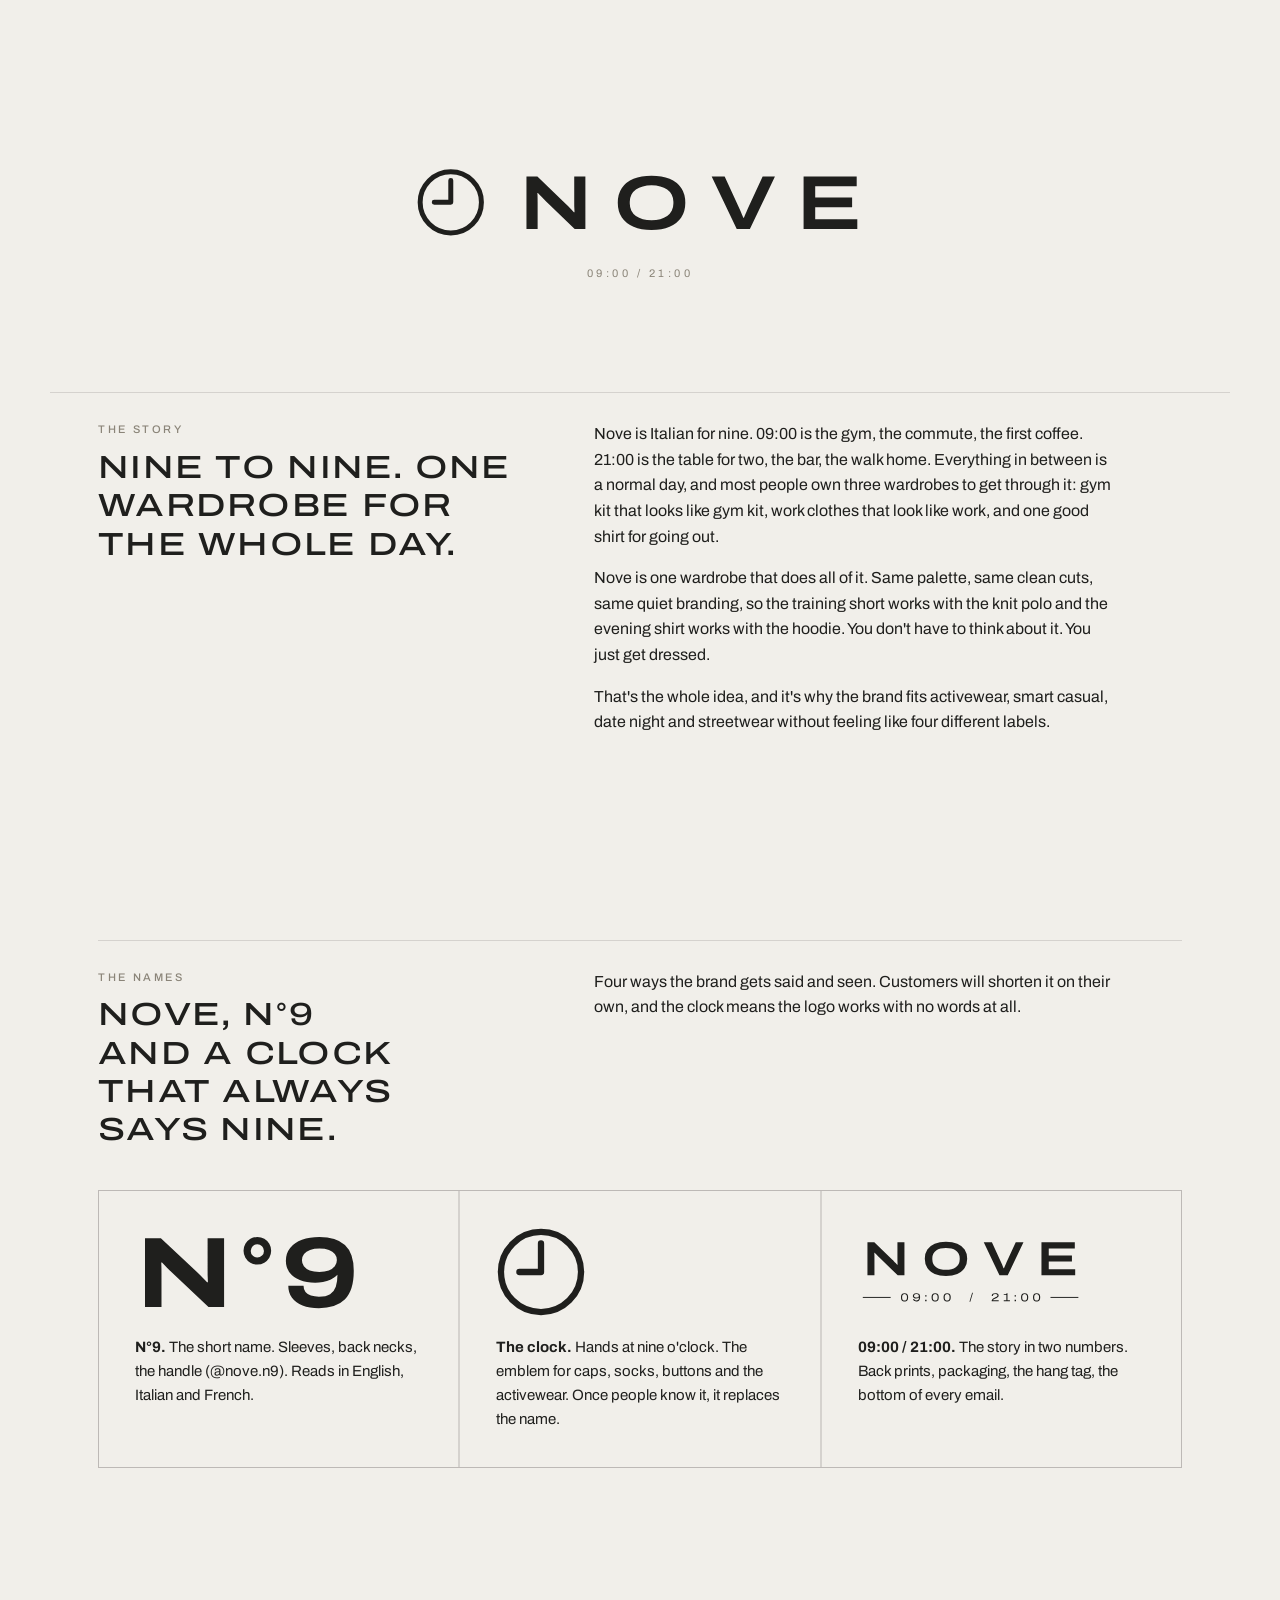
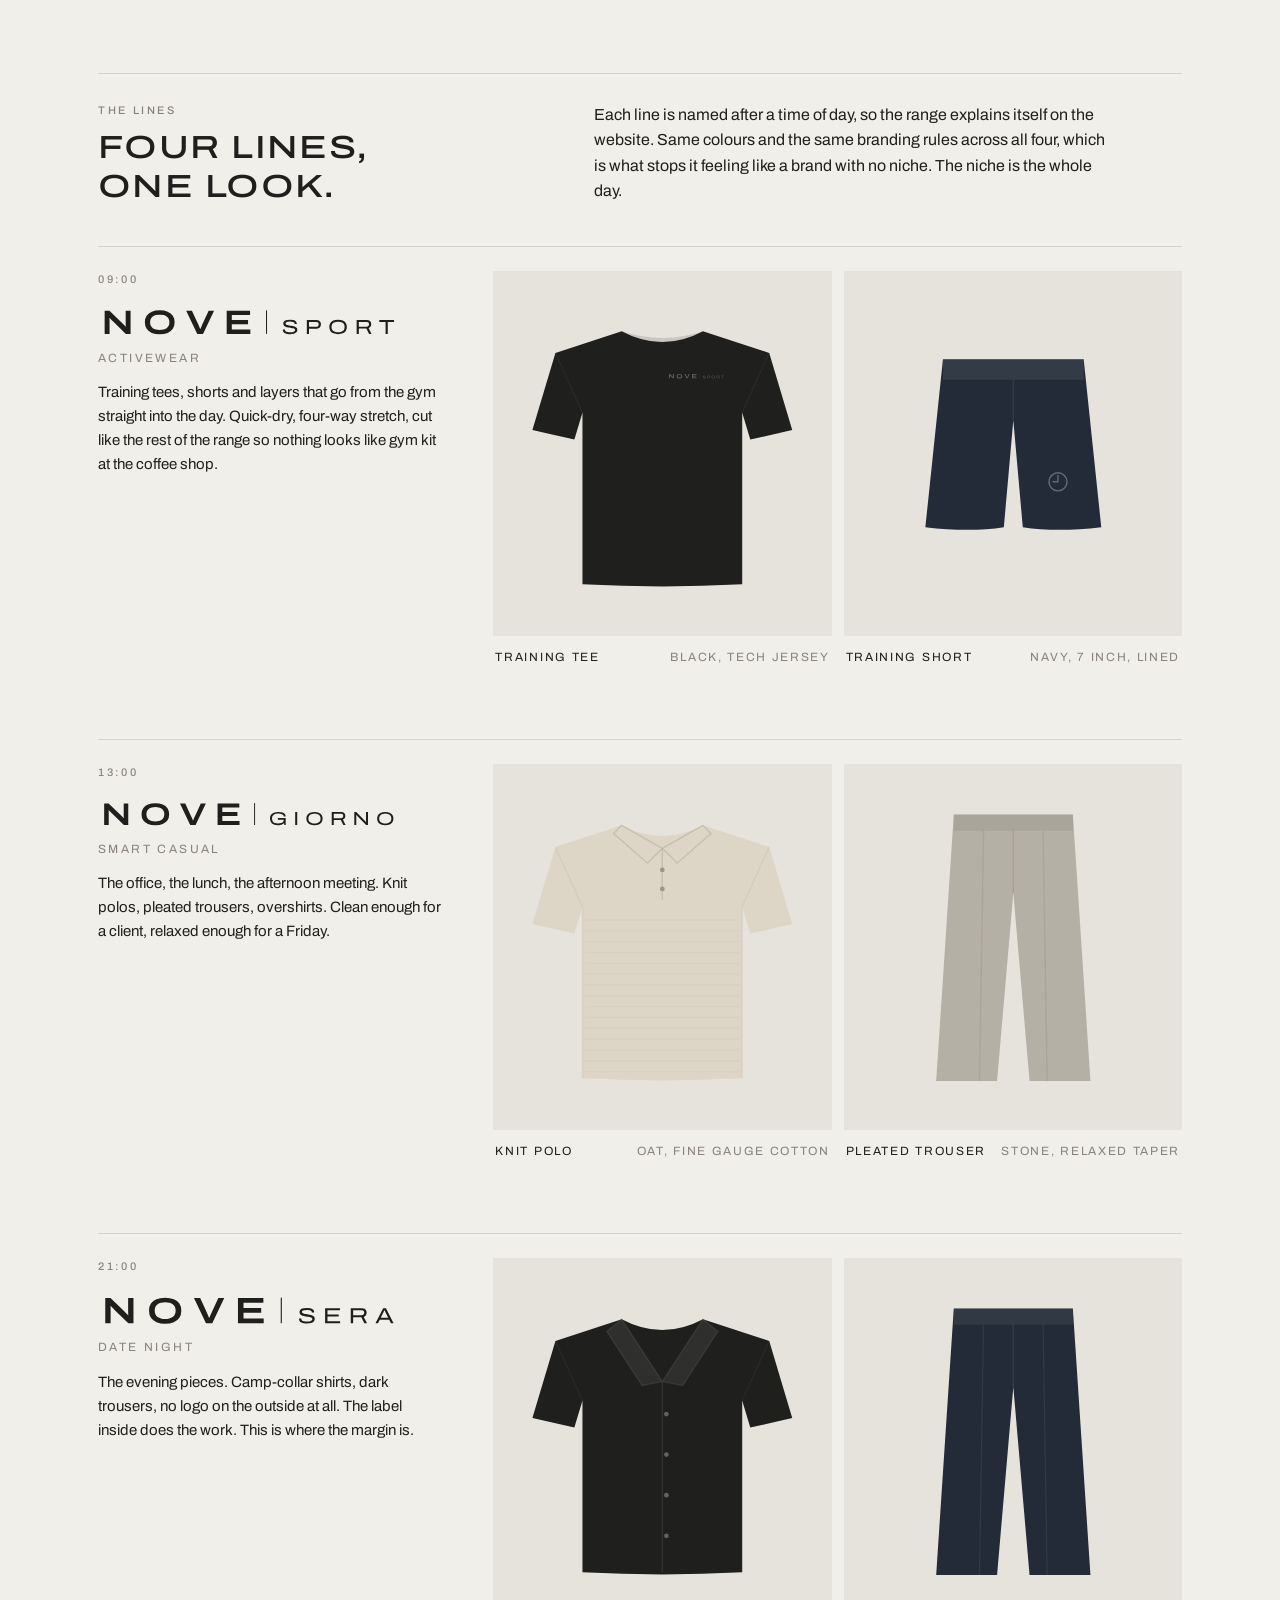
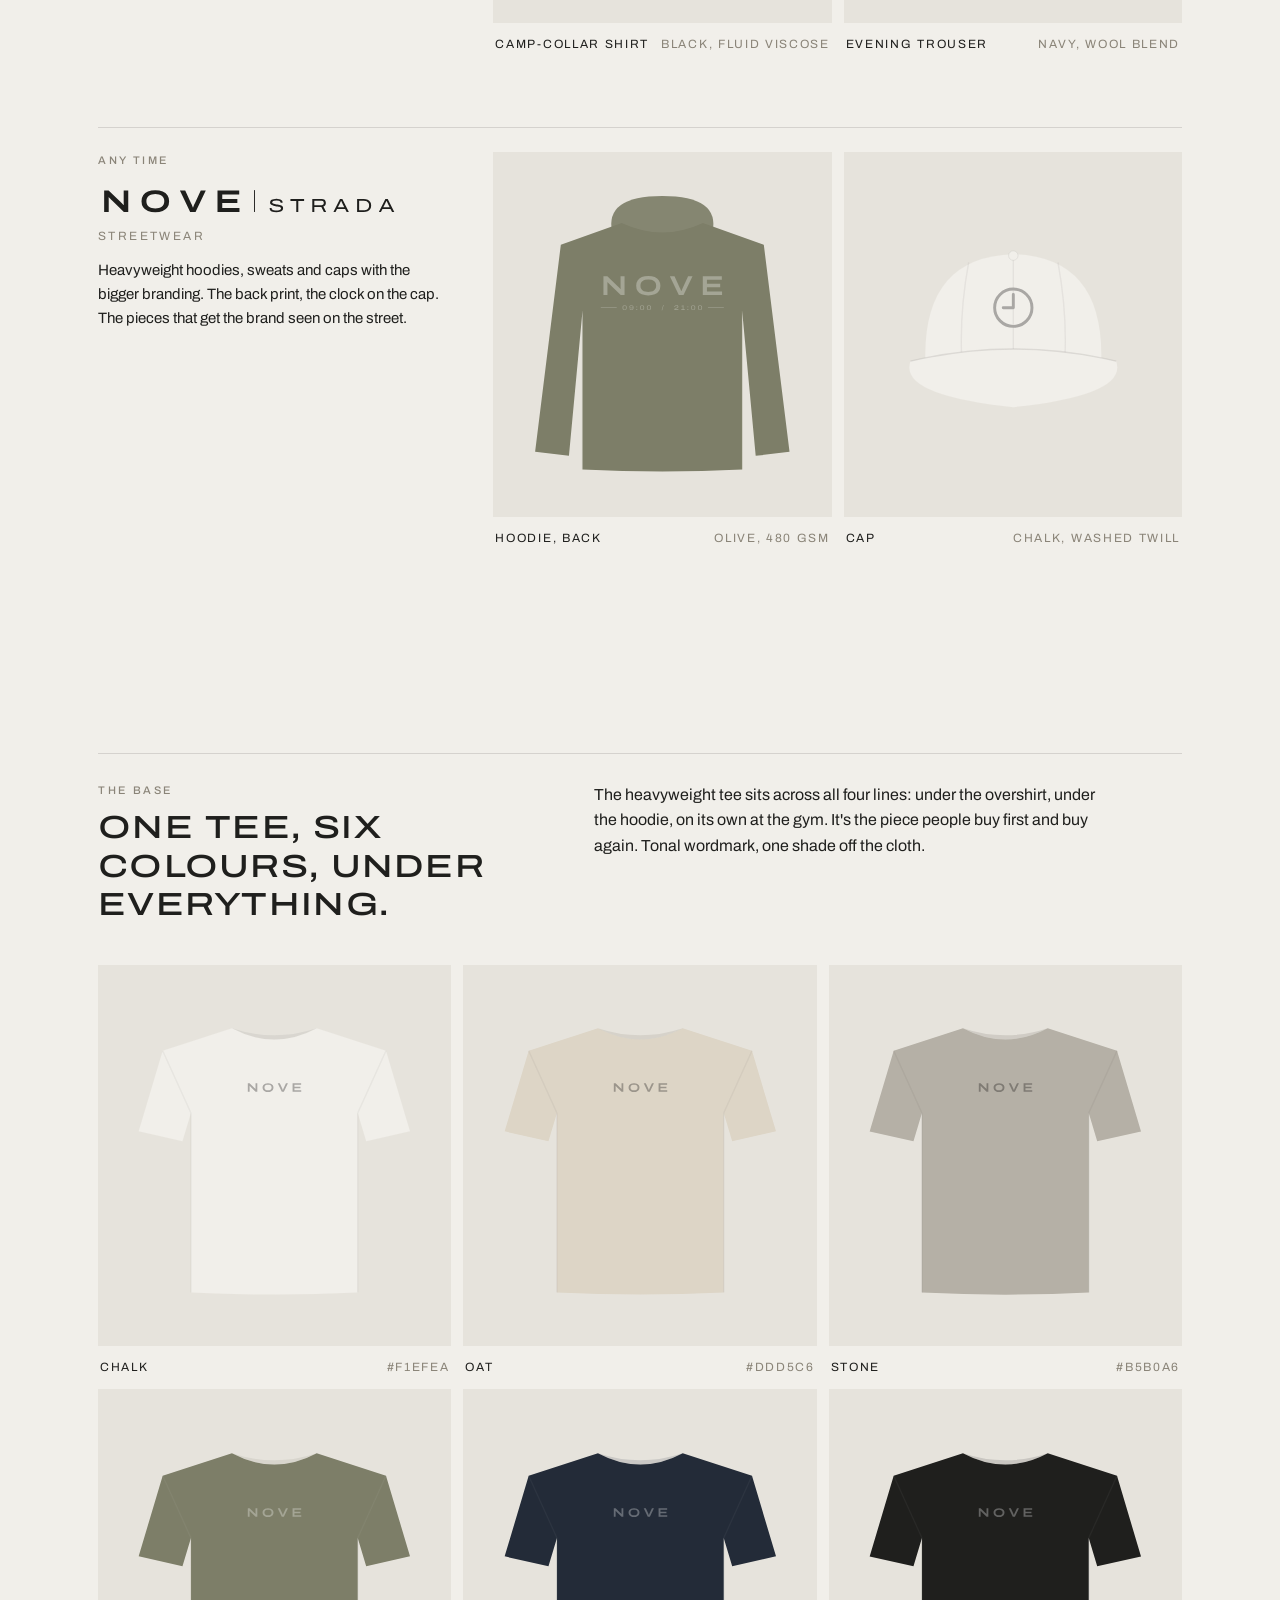
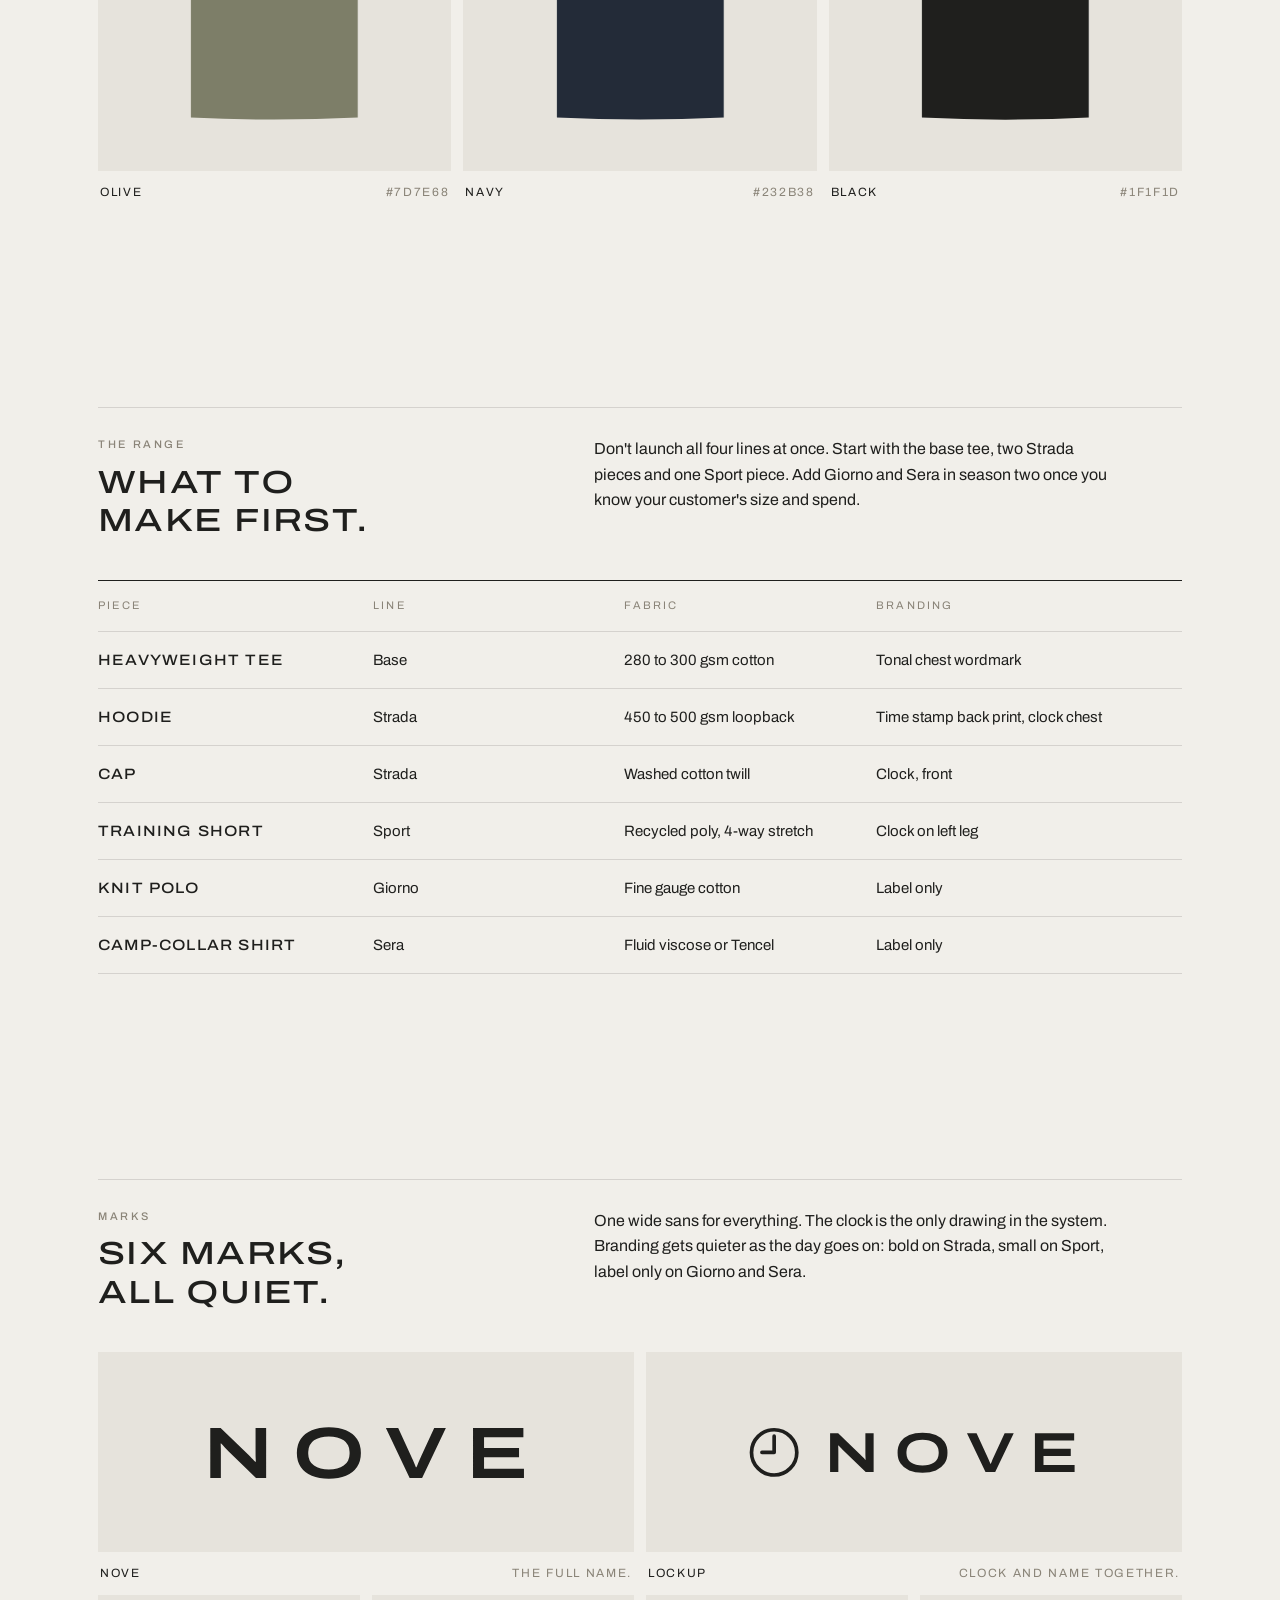
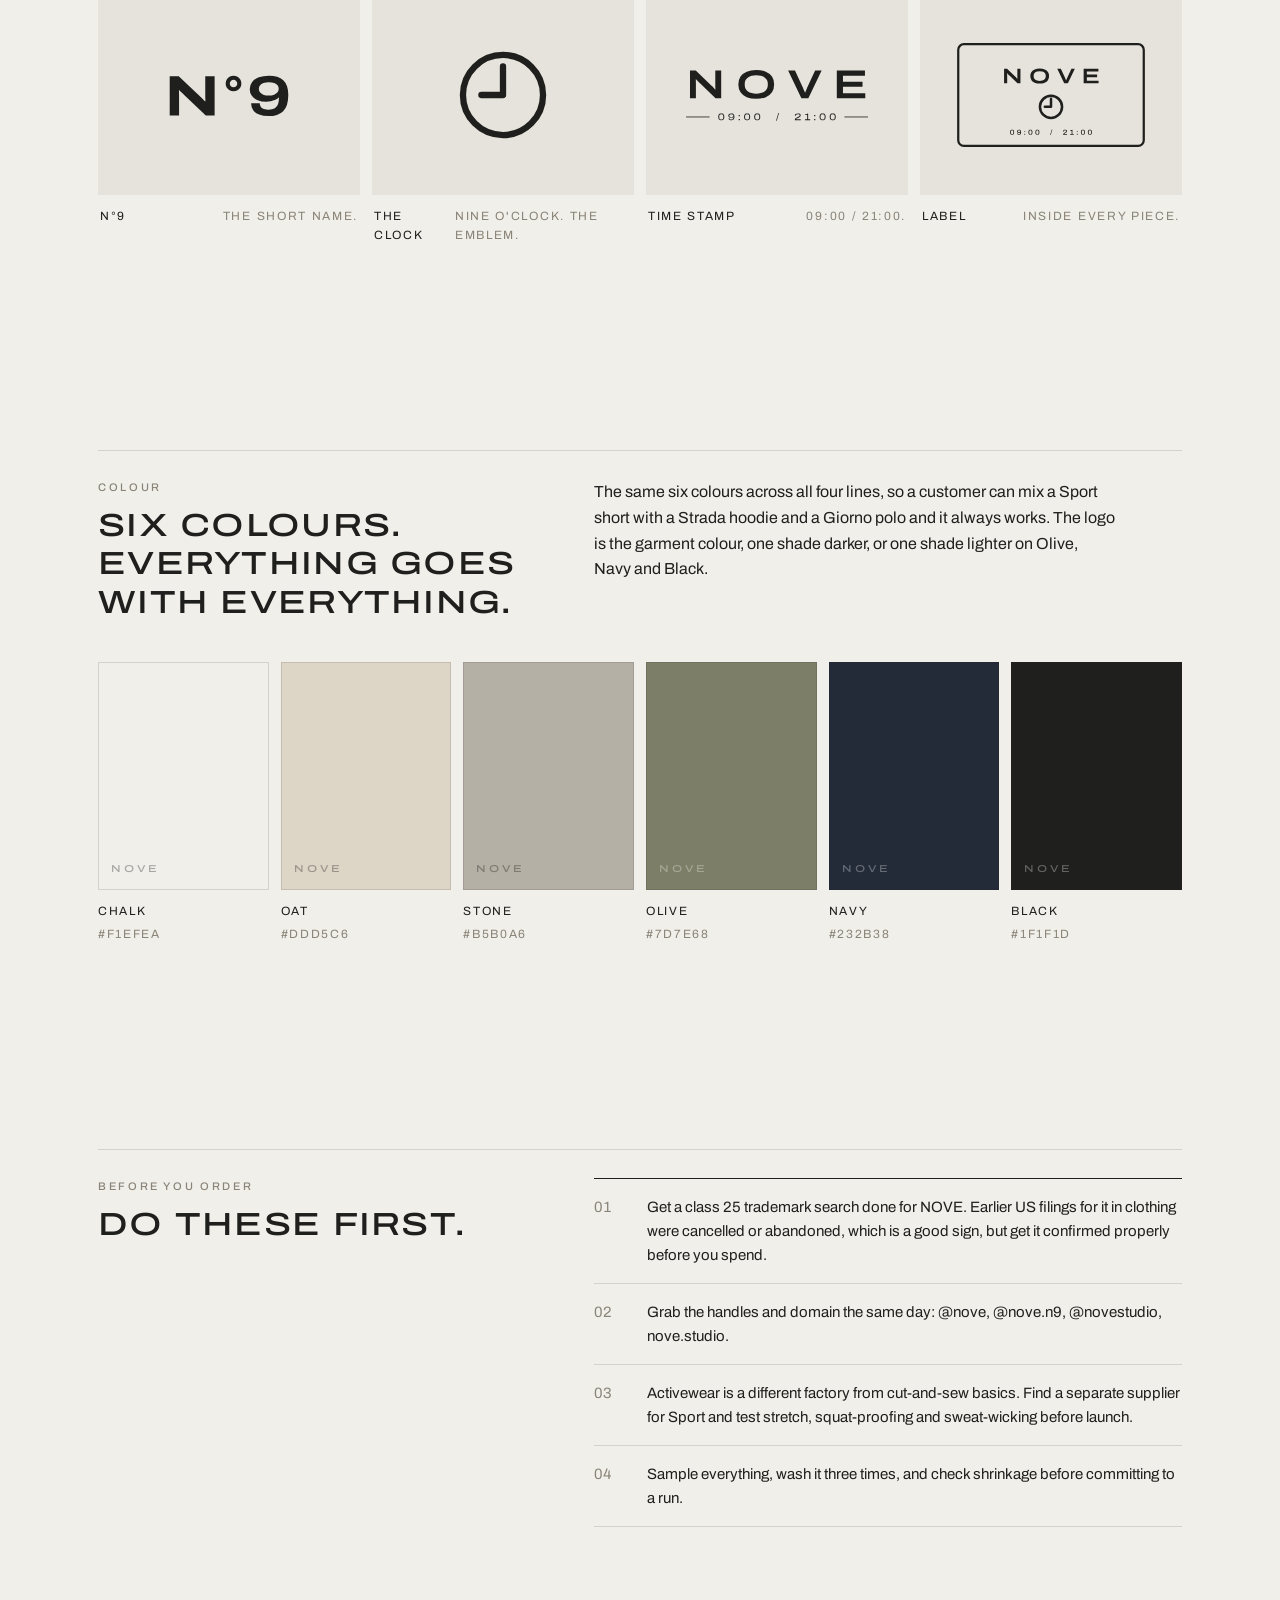
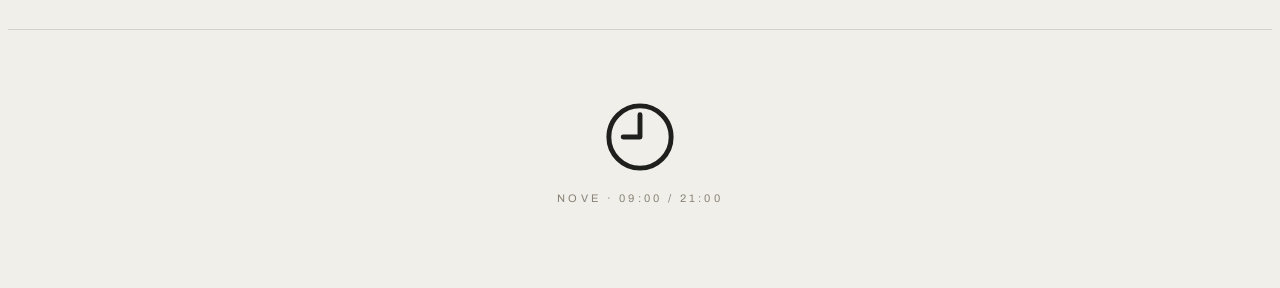
==== commit 83760282: "Replace Tenure with Nove: clock emblem, 09:00/21:00 story and four time-of-day lines Co-Authored-By:" ====
--- a/brand/brand-sheet.html
+++ b/brand/brand-sheet.html
@@ -1,5 +1,5 @@
 <!doctype html><html lang="en"><head><meta charset="utf-8"><meta name="viewport" content="width=device-width, initial-scale=1">
-<title>Tenure</title>
+<title>Nove</title>
 <link rel="preconnect" href="https://fonts.googleapis.com">
 <link rel="preconnect" href="https://fonts.gstatic.com" crossorigin>
 <link rel="stylesheet" href="https://fonts.googleapis.com/css2?family=Archivo:wdth,wght@62..125,300..700&display=swap">
@@ -70,7 +70,7 @@
   .intro { grid-template-columns: 1fr; }
   .blanks { grid-template-columns: 1fr 1fr; }
   .marks { grid-template-columns: 1fr 1fr; }
-  .mark, .mark.m-wordmark, .mark.m-lockup { grid-column: span 1; }
+  .marks { grid-template-columns: 1fr 1fr; } .mark, .mark.m-wordmark, .mark.m-lockup { grid-column: span 1; }
   .mark.m-wordmark, .mark.m-lockup { grid-column: span 2; }
   .swatches { grid-template-columns: repeat(3, 1fr); }
   .spec > div { grid-template-columns: 1fr 1fr; }
@@ -103,12 +103,39 @@
   .week > div { grid-template-columns: 6em 1fr; }
   .week > div > .dim { grid-column: 2; }
 }
+.hero-mark { max-width: 460px; }
+.m-n9 .logo { max-width: 130px; } .m-clock .logo { max-width: 90px; } .m-stamp .logo { max-width: 240px; }
+.marks { grid-template-columns: repeat(12, 1fr); } .mark { grid-column: span 3; } .mark.m-wordmark, .mark.m-lockup { grid-column: span 6; }
+.lines { display: grid; gap: clamp(40px, 6vw, 72px); margin-top: 40px; }
+.line { display: grid; grid-template-columns: 1fr 2fr; gap: clamp(24px, 4vw, 56px); align-items: start; border-top: 1px solid var(--rule); padding-top: 24px; }
+.line > * { min-width: 0; }
+.line-text { display: grid; gap: 12px; }
+.line-text p { margin: 0; max-width: 46ch; }
+.line-mark { max-width: 300px; margin-top: 6px; }
+.line-cat { font-size: 12px; letter-spacing: .2em; text-transform: uppercase; color: var(--dim); }
+.line-mocks { display: grid; grid-template-columns: 1fr 1fr; gap: 12px; }
+.trio { display: grid; grid-template-columns: repeat(3, 1fr); gap: 2px; background: var(--rule); border: 1px solid var(--rule); margin-top: 40px; }
+.trio > div { background: var(--ground); padding: clamp(22px, 3vw, 36px); display: grid; gap: 18px; align-content: start; }
+.trio .art { height: 90px; display: flex; align-items: center; }
+.trio .art .logo { width: auto; height: 100%; max-width: 100%; }
+.inline-stamp { height: 70px !important; }
+.trio p { margin: 0; }
+@media (max-width: 860px) {
+  .line { grid-template-columns: 1fr; }
+  .trio { grid-template-columns: 1fr; }
+  .marks { grid-template-columns: 1fr 1fr; } .mark, .mark.m-wordmark, .mark.m-lockup { grid-column: span 1; }
+  .mark.m-wordmark, .mark.m-lockup { grid-column: span 2; }
+}
+@media (max-width: 480px) {
+  .line-mocks { grid-template-columns: 1fr; }
+  .mark.m-wordmark, .mark.m-lockup { grid-column: span 1; }
+}
 </style>
 
 <header>
   <div class="wrap">
-    <svg class="logo hero-mark" viewBox="0 0 789.398 88.7" fill="currentColor" role="img" aria-label="Tenure"><g transform="translate(18.3 10)"><g fill="none" stroke="currentColor" stroke-width="7.6" stroke-linecap="round"><line x1="3.8" y1="3.8" x2="3.8" y2="64.9"/><line x1="22.3" y1="3.8" x2="22.3" y2="64.9"/><line x1="40.9" y1="3.8" x2="40.9" y2="64.9"/><line x1="59.4" y1="3.8" x2="59.4" y2="64.9"/><line x1="-8.3" y1="53.6" x2="71.6" y2="15.1"/></g></g><path transform="translate(141.9 78.70)" d="M33.1 0V-55.3H2.6V-68.7H78.8V-55.3H48.3V0ZM111.1 0V-68.7H180.6V-56H126.3V-41.3H174.6V-28.6H126.3V-12.7H181.4V0ZM217.7 0V-68.7H232L269.6 -32.6Q270.9 -31.5 272.7 -29.6Q274.5 -27.7 276.45 -25.7Q278.4 -23.7 279.8 -22.1H280.6Q280.5 -24.3 280.35 -27.45Q280.2 -30.6 280.2 -32.6V-68.7H294.8V0H280.8L243.1 -36.5Q240.4 -39.1 237.45 -42.25Q234.5 -45.4 232.7 -47.3H232Q232.1 -46 232.2 -42.75Q232.3 -39.5 232.3 -35.3V0ZM371.7 1.2Q358.8 1.2 350.35 -2.8Q341.9 -6.8 337.75 -14.15Q333.6 -21.5 333.6 -31.5V-68.7H348.8V-32.2Q348.8 -22.3 354.75 -16.9Q360.7 -11.5 371.7 -11.5Q382.7 -11.5 388.65 -16.9Q394.6 -22.3 394.6 -32.2V-68.7H409.8V-31.5Q409.8 -21.5 405.65 -14.15Q401.5 -6.8 393.1 -2.8Q384.7 1.2 371.7 1.2ZM448.6 0V-68.7H503Q510.3 -68.7 514.95 -65.75Q519.6 -62.8 521.9 -57.95Q524.2 -53.1 524.2 -47.2Q524.2 -41.1 521.05 -35.75Q517.9 -30.4 511.3 -27.4L525.9 0H508.8L496.2 -24.5H463.8V0ZM463.8 -37.1H498.8Q503.5 -37.1 506.05 -39.85Q508.6 -42.6 508.6 -46.9Q508.6 -49.8 507.5 -51.85Q506.4 -53.9 504.2 -54.95Q502 -56 498.8 -56H463.8ZM560.6 0V-68.7H630.1V-56H575.8V-41.3H624.1V-28.6H575.8V-12.7H630.9V0Z"/></svg>
-    <p class="sub">Built to stay · Year 01</p>
+    <svg class="logo hero-mark" viewBox="0 0 601.976 89.9" fill="currentColor" role="img" aria-label="Nove"><g fill="none" stroke="currentColor" stroke-width="6.5" stroke-linecap="round"><circle cx="53.338" cy="44.95" r="40.1"/><path d="M31.7 44.95H53.338V16.3" stroke-linejoin="round"/></g><path transform="translate(142.7 79.90)" d="M9.7 0V-68.7H24L61.6 -32.6Q62.9 -31.5 64.7 -29.6Q66.5 -27.7 68.45 -25.7Q70.4 -23.7 71.8 -22.1H72.6Q72.5 -24.3 72.35 -27.45Q72.2 -30.6 72.2 -32.6V-68.7H86.8V0H72.8L35.1 -36.5Q32.4 -39.1 29.45 -42.25Q26.5 -45.4 24.7 -47.3H24Q24.1 -46 24.2 -42.75Q24.3 -39.5 24.3 -35.3V0ZM173.36 1.2Q159.75 1.2 149.82 -2.95Q139.9 -7.1 134.55 -15.05Q129.2 -23 129.2 -34.35Q129.2 -45.8 134.55 -53.7Q139.9 -61.6 149.82 -65.75Q159.75 -69.9 173.36 -69.9Q187.1 -69.9 197 -65.75Q206.9 -61.6 212.25 -53.7Q217.6 -45.8 217.6 -34.35Q217.6 -23 212.25 -15.05Q206.9 -7.1 197 -2.95Q187.1 1.2 173.36 1.2ZM173.4 -11.5Q179.6 -11.5 184.8 -12.9Q190 -14.3 193.85 -17Q197.7 -19.7 199.85 -23.81Q202 -27.92 202 -33.3V-35.6Q202 -40.96 199.85 -45.03Q197.7 -49.1 193.85 -51.8Q190 -54.5 184.8 -55.85Q179.6 -57.2 173.4 -57.2Q167.2 -57.2 162 -55.85Q156.8 -54.5 152.95 -51.8Q149.1 -49.1 147 -45.03Q144.9 -40.96 144.9 -35.6V-33.3Q144.9 -27.92 147 -23.81Q149.1 -19.7 152.95 -17Q156.8 -14.3 162 -12.9Q167.2 -11.5 173.4 -11.5ZM284.9 0 252.1 -68.7H269.1L287 -29.9Q288.2 -27.4 289.4 -24.55Q290.6 -21.7 291.7 -19.1Q292.8 -16.5 293.5 -14.7H294.3Q295 -16.4 296.05 -18.95Q297.1 -21.5 298.35 -24.35Q299.6 -27.2 300.8 -29.8L318.8 -68.7H334.9L302.1 0ZM372.4 0V-68.7H441.9V-56H387.6V-41.3H435.9V-28.6H387.6V-12.7H442.7V0Z"/></svg>
+    <p class="sub">09:00 / 21:00</p>
   </div>
 </header>
 
@@ -117,90 +144,58 @@
     <div class="wrap intro">
       <div>
         <p class="label">The story</p>
-        <h2>Everyone owns one piece that never left.</h2>
+        <h2>Nine to nine. One wardrobe for the whole day.</h2>
       </div>
       <div class="copy">
-        <p>The grey sweatshirt you've had since school. The tee that's been through every holiday, every move, every version of you. It's faded, it's softer than anything you've bought since, and you still reach for it first. That piece has tenure. It earned its place by staying.</p>
-        <p>Tenure makes that piece on purpose. Heavy cotton, cuts that don't date, colours that go with each other and with everything else you own. No trends to chase, nothing loud to get bored of. Clothes for the actual week you live: the gym at 6, the laptop at 9, the train home, the late dinner, the Sunday that goes nowhere.</p>
-        <p>Every piece is labelled with the year it was made. The idea is simple: the older your label, the better it looks on you.</p>
-      </div>
-    </div>
-  </section>
-
-  <section>
-    <div class="wrap">
-      <div class="intro">
-        <div><p class="label">The names</p><h2>One brand, four ways to say it.</h2></div>
-        <div class="copy"><p>Strong brands get used in different ways by different people. Customers shorten it, the press writes it out in full, the logo works without words. Tenure is built to be said all four ways.</p></div>
-      </div>
-      <div class="names">
-        <div><b>Tenure</b><span class="dim">The full name</span><span>What's on the shop front, the website and the press. Sounds established on day one.</span></div>
-        <div><b>TNR.</b><span class="dim">The short name</span><span>What the regulars call it, and the handle: @tnr.studio. Goes on sleeves and under collars.</span></div>
-        <div><b>The tally</b><span class="dim">The mark</span><span>Five strokes, one for each year. Counting time is the whole idea. Once people know it, it replaces the name.</span></div>
-        <div><b>Year 01</b><span class="dim">The collection</span><span>Every collection is a year, not a season. Year 01, Year 02. Owners collect the labels.</span></div>
-      </div>
-    </div>
-  </section>
-
-  <section>
-    <div class="wrap">
-      <div class="intro">
-        <div><p class="label">The core</p><h2>One tee, six colours.</h2></div>
-        <div class="copy"><p>Same pattern, same weight, six neutrals. Wordmark across the chest in a tone one shade off the cloth, so it's there when you look for it and invisible when you don't. Launch with six and add one colour a year, never more.</p></div>
+        <p>Nove is Italian for nine. 09:00 is the gym, the commute, the first coffee. 21:00 is the table for two, the bar, the walk home. Everything in between is a normal day, and most people own three wardrobes to get through it: gym kit that looks like gym kit, work clothes that look like work, and one good shirt for going out.</p>
+        <p>Nove is one wardrobe that does all of it. Same palette, same clean cuts, same quiet branding, so the training short works with the knit polo and the evening shirt works with the hoodie. You don't have to think about it. You just get dressed.</p>
+        <p>That's the whole idea, and it's why the brand fits activewear, smart casual, date night and streetwear without feeling like four different labels.</p>
+      </div>
+    </div>
+  </section>
+
+  <section>
+    <div class="wrap">
+      <div class="intro">
+        <div><p class="label">The names</p><h2>Nove, N°9 and a clock that always says nine.</h2></div>
+        <div class="copy"><p>Four ways the brand gets said and seen. Customers will shorten it on their own, and the clock means the logo works with no words at all.</p></div>
+      </div>
+      <div class="trio">
+        <div><div class="art"><svg class="logo inline-n9" viewBox="0 0 228.591 89.9217" fill="currentColor" role="img" aria-label="Nove n9"><path transform="translate(0.80 79.92)" d="M9.2 0V-68.72H25.07L61.88 -34.23Q63.03 -33.26 64.68 -31.56Q66.33 -29.85 68.11 -28.05Q69.9 -26.24 71.21 -24.8H72.06Q71.98 -26.82 71.86 -29.8Q71.74 -32.77 71.74 -34.82V-68.72H88.21V0H72.63L36.1 -34.46Q33.53 -36.86 30.71 -39.78Q27.89 -42.7 26.18 -44.47H25.43Q25.51 -43.15 25.59 -40.05Q25.67 -36.96 25.67 -33.1V0ZM121.39 -42.33Q117.61 -42.33 114.47 -44.17Q111.34 -46.02 109.5 -49.16Q107.65 -52.31 107.65 -56.09Q107.65 -59.95 109.5 -63.09Q111.34 -66.22 114.49 -68.07Q117.64 -69.92 121.42 -69.92Q125.29 -69.92 128.42 -68.06Q131.54 -66.21 133.4 -63.07Q135.25 -59.94 135.25 -56.07Q135.25 -52.29 133.39 -49.15Q131.53 -46.01 128.4 -44.17Q125.26 -42.33 121.39 -42.33ZM121.38 -49.53Q124.19 -49.53 126.12 -51.43Q128.05 -53.34 128.05 -56.05Q128.05 -58.86 126.11 -60.79Q124.18 -62.72 121.38 -62.72Q118.67 -62.72 116.76 -60.79Q114.85 -58.86 114.85 -56.06Q114.85 -53.34 116.76 -51.43Q118.66 -49.53 121.38 -49.53ZM182.92 1.2Q173.44 1.2 166.59 -1.45Q159.74 -4.1 156.06 -9.13Q152.37 -14.17 152.37 -21.3H167.6Q167.6 -17.41 169.54 -14.97Q171.48 -12.53 174.98 -11.37Q178.47 -10.22 183.01 -10.22Q190.12 -10.22 194.15 -12.75Q198.17 -15.29 199.83 -20.2Q201.49 -25.1 201.49 -32.21Q198.77 -29.27 194.92 -27.5Q191.07 -25.72 186.98 -25Q182.89 -24.27 179.27 -24.27Q170.45 -24.27 163.87 -26.91Q157.28 -29.54 153.61 -34.45Q149.94 -39.36 149.94 -46.16Q149.94 -53.7 154.2 -59.01Q158.47 -64.32 166.04 -67.12Q173.62 -69.92 183.47 -69.92Q191.8 -69.92 198.21 -67.99Q204.61 -66.06 208.96 -62.02Q213.3 -57.99 215.55 -51.55Q217.79 -45.11 217.79 -36.18Q217.79 -26.1 215.51 -19Q213.23 -11.9 208.76 -7.45Q204.3 -3 197.82 -0.9Q191.33 1.2 182.92 1.2ZM183.35 -35Q188.96 -35 192.86 -36.48Q196.76 -37.96 198.84 -40.63Q200.92 -43.31 200.92 -46.86Q200.92 -50.35 198.88 -52.97Q196.84 -55.6 192.98 -57.04Q189.12 -58.48 183.51 -58.48Q178.08 -58.48 174.12 -57.04Q170.16 -55.6 168.08 -52.97Q166 -50.35 166 -46.62Q166 -43.23 167.96 -40.59Q169.92 -37.96 173.79 -36.48Q177.67 -35 183.35 -35Z"/></svg></div><p><b>N°9.</b> The short name. Sleeves, back necks, the handle (@nove.n9). Reads in English, Italian and French.</p></div>
+        <div><div class="art"><svg class="logo inline-clock" viewBox="0 0 200 200" fill="currentColor" role="img" aria-label="Nove clock"><g fill="none" stroke="currentColor" stroke-width="14.0" stroke-linecap="round"><circle cx="100" cy="100" r="89.0"/><path d="M52.0 100H100V36.6" stroke-linejoin="round"/></g></svg></div><p><b>The clock.</b> Hands at nine o'clock. The emblem for caps, socks, buttons and the activewear. Once people know it, it replaces the name.</p></div>
+        <div><div class="art"><svg class="logo inline-stamp" viewBox="0 0 469.3 145.9" fill="currentColor" role="img" aria-label="Nove stamp"><path transform="translate(10 79.90)" d="M9.7 0V-68.7H24L61.6 -32.6Q62.9 -31.5 64.7 -29.6Q66.5 -27.7 68.45 -25.7Q70.4 -23.7 71.8 -22.1H72.6Q72.5 -24.3 72.35 -27.45Q72.2 -30.6 72.2 -32.6V-68.7H86.8V0H72.8L35.1 -36.5Q32.4 -39.1 29.45 -42.25Q26.5 -45.4 24.7 -47.3H24Q24.1 -46 24.2 -42.75Q24.3 -39.5 24.3 -35.3V0ZM173.36 1.2Q159.75 1.2 149.82 -2.95Q139.9 -7.1 134.55 -15.05Q129.2 -23 129.2 -34.35Q129.2 -45.8 134.55 -53.7Q139.9 -61.6 149.82 -65.75Q159.75 -69.9 173.36 -69.9Q187.1 -69.9 197 -65.75Q206.9 -61.6 212.25 -53.7Q217.6 -45.8 217.6 -34.35Q217.6 -23 212.25 -15.05Q206.9 -7.1 197 -2.95Q187.1 1.2 173.36 1.2ZM173.4 -11.5Q179.6 -11.5 184.8 -12.9Q190 -14.3 193.85 -17Q197.7 -19.7 199.85 -23.81Q202 -27.92 202 -33.3V-35.6Q202 -40.96 199.85 -45.03Q197.7 -49.1 193.85 -51.8Q190 -54.5 184.8 -55.85Q179.6 -57.2 173.4 -57.2Q167.2 -57.2 162 -55.85Q156.8 -54.5 152.95 -51.8Q149.1 -49.1 147 -45.03Q144.9 -40.96 144.9 -35.6V-33.3Q144.9 -27.92 147 -23.81Q149.1 -19.7 152.95 -17Q156.8 -14.3 162 -12.9Q167.2 -11.5 173.4 -11.5ZM284.9 0 252.1 -68.7H269.1L287 -29.9Q288.2 -27.4 289.4 -24.55Q290.6 -21.7 291.7 -19.1Q292.8 -16.5 293.5 -14.7H294.3Q295 -16.4 296.05 -18.95Q297.1 -21.5 298.35 -24.35Q299.6 -27.2 300.8 -29.8L318.8 -68.7H334.9L302.1 0ZM372.4 0V-68.7H441.9V-56H387.6V-41.3H435.9V-28.6H387.6V-12.7H442.7V0Z"/><path d="M97.02 134.19Q95.17 134.19 93.78 133.69Q92.39 133.19 91.44 132.15Q90.49 131.11 90.01 129.5Q89.53 127.89 89.53 125.66Q89.53 123.41 90.01 121.81Q90.49 120.2 91.43 119.16Q92.38 118.13 93.77 117.63Q95.16 117.14 97 117.14Q98.85 117.14 100.24 117.63Q101.63 118.13 102.58 119.16Q103.52 120.2 104 121.81Q104.47 123.41 104.47 125.66Q104.47 127.89 104 129.5Q103.52 131.11 102.58 132.15Q101.64 133.19 100.25 133.69Q98.86 134.19 97.02 134.19ZM97.02 132.29Q98.82 132.29 99.92 131.6Q101.02 130.91 101.52 129.55Q102.03 128.18 102.03 126.14V125.16Q102.03 123.1 101.51 121.75Q100.99 120.4 99.9 119.71Q98.8 119.03 97.02 119.03Q95.26 119.03 94.14 119.71Q93.03 120.4 92.51 121.75Q92 123.1 92 125.16V126.14Q92 128.18 92.5 129.55Q93.01 130.91 94.12 131.6Q95.22 132.29 97.02 132.29ZM121.57 134.19Q119.41 134.19 117.95 133.55Q116.49 132.92 115.75 131.75Q115.01 130.58 115.01 128.98H117.31Q117.31 130.17 117.86 130.9Q118.4 131.63 119.39 131.96Q120.38 132.29 121.67 132.29Q123.66 132.29 124.82 131.51Q125.99 130.72 126.5 129.22Q127.01 127.73 127.01 125.59Q126.37 126.56 125.37 127.13Q124.37 127.69 123.27 127.91Q122.17 128.14 121.17 128.14Q118.99 128.14 117.47 127.45Q115.96 126.75 115.17 125.54Q114.37 124.33 114.37 122.79Q114.37 121.03 115.33 119.77Q116.29 118.5 117.96 117.82Q119.62 117.14 121.7 117.14Q123.56 117.14 125 117.57Q126.44 118 127.43 118.95Q128.41 119.89 128.92 121.44Q129.44 122.99 129.44 125.2Q129.44 127.64 128.91 129.35Q128.38 131.07 127.36 132.13Q126.34 133.19 124.88 133.69Q123.43 134.19 121.57 134.19ZM121.71 126.31Q123.35 126.31 124.48 125.81Q125.61 125.32 126.19 124.48Q126.77 123.63 126.77 122.61Q126.77 121.63 126.21 120.81Q125.64 119.99 124.54 119.51Q123.43 119.03 121.79 119.03Q120.21 119.03 119.08 119.5Q117.95 119.97 117.37 120.81Q116.78 121.65 116.78 122.75Q116.78 123.7 117.31 124.51Q117.84 125.33 118.93 125.82Q120.03 126.31 121.71 126.31ZM139.95 124.18V121.26H142.88V124.18ZM139.95 133.9V130.98H142.88V133.9ZM160.86 134.19Q159.01 134.19 157.62 133.69Q156.23 133.19 155.28 132.15Q154.33 131.11 153.85 129.5Q153.37 127.89 153.37 125.66Q153.37 123.41 153.85 121.81Q154.33 120.2 155.27 119.16Q156.22 118.13 157.61 117.63Q159 117.14 160.84 117.14Q162.69 117.14 164.08 117.63Q165.47 118.13 166.42 119.16Q167.36 120.2 167.84 121.81Q168.31 123.41 168.31 125.66Q168.31 127.89 167.84 129.5Q167.36 131.11 166.42 132.15Q165.48 133.19 164.09 133.69Q162.7 134.19 160.86 134.19ZM160.86 132.29Q162.66 132.29 163.76 131.6Q164.86 130.91 165.36 129.55Q165.87 128.18 165.87 126.14V125.16Q165.87 123.1 165.35 121.75Q164.83 120.4 163.74 119.71Q162.64 119.03 160.86 119.03Q159.1 119.03 157.98 119.71Q156.87 120.4 156.35 121.75Q155.84 123.1 155.84 125.16V126.14Q155.84 128.18 156.34 129.55Q156.85 130.91 157.96 131.6Q159.06 132.29 160.86 132.29ZM185.82 134.19Q183.97 134.19 182.58 133.69Q181.19 133.19 180.24 132.15Q179.29 131.11 178.81 129.5Q178.33 127.89 178.33 125.66Q178.33 123.41 178.81 121.81Q179.29 120.2 180.23 119.16Q181.18 118.13 182.57 117.63Q183.96 117.14 185.8 117.14Q187.65 117.14 189.04 117.63Q190.43 118.13 191.38 119.16Q192.32 120.2 192.8 121.81Q193.27 123.41 193.27 125.66Q193.27 127.89 192.8 129.5Q192.32 131.11 191.38 132.15Q190.44 133.19 189.05 133.69Q187.66 134.19 185.82 134.19ZM185.82 132.29Q187.62 132.29 188.72 131.6Q189.82 130.91 190.32 129.55Q190.83 128.18 190.83 126.14V125.16Q190.83 123.1 190.31 121.75Q189.79 120.4 188.7 119.71Q187.6 119.03 185.82 119.03Q184.06 119.03 182.94 119.71Q181.83 120.4 181.31 121.75Q180.8 123.1 180.8 125.16V126.14Q180.8 128.18 181.3 129.55Q181.81 130.91 182.92 131.6Q184.02 132.29 185.82 132.29ZM232.32 135.06 237.87 116.25H239.63L234.1 135.06ZM278.64 133.9V133.02Q278.64 131.85 279.16 130.93Q279.69 130.01 280.58 129.27Q281.47 128.53 282.57 127.91Q283.67 127.28 284.81 126.72Q286.39 125.95 287.72 125.23Q289.04 124.5 289.84 123.67Q290.63 122.83 290.63 121.75Q290.63 120.91 290.13 120.31Q289.63 119.71 288.65 119.38Q287.68 119.06 286.25 119.06Q284.41 119.06 283.29 119.53Q282.17 120.01 281.68 120.76Q281.19 121.5 281.19 122.32V123.14H278.91Q278.88 122.98 278.85 122.79Q278.82 122.59 278.82 122.32Q278.82 120.57 279.83 119.43Q280.83 118.28 282.56 117.71Q284.3 117.14 286.49 117.14Q287.88 117.14 289.1 117.4Q290.31 117.67 291.21 118.23Q292.12 118.79 292.62 119.65Q293.13 120.51 293.13 121.69Q293.13 122.93 292.61 123.89Q292.09 124.84 291.2 125.6Q290.31 126.36 289.15 126.98Q287.99 127.6 286.71 128.2Q285.49 128.75 284.38 129.29Q283.28 129.83 282.52 130.41Q281.76 130.99 281.55 131.7H293.27V133.9ZM303.78 133.9V131.81H309.23V121.04H303.79V119.54Q305.28 119.45 306.43 119.24Q307.58 119.03 308.58 118.58Q309.58 118.13 310.55 117.36H311.58V131.81H316.67V133.9ZM326.43 124.18V121.26H329.36V124.18ZM326.43 133.9V130.98H329.36V133.9ZM347.34 134.19Q345.49 134.19 344.1 133.69Q342.71 133.19 341.76 132.15Q340.81 131.11 340.33 129.5Q339.85 127.89 339.85 125.66Q339.85 123.41 340.33 121.81Q340.81 120.2 341.75 119.16Q342.7 118.13 344.09 117.63Q345.48 117.14 347.32 117.14Q349.17 117.14 350.56 117.63Q351.95 118.13 352.9 119.16Q353.84 120.2 354.32 121.81Q354.79 123.41 354.79 125.66Q354.79 127.89 354.32 129.5Q353.84 131.11 352.9 132.15Q351.96 133.19 350.57 133.69Q349.18 134.19 347.34 134.19ZM347.34 132.29Q349.14 132.29 350.24 131.6Q351.34 130.91 351.84 129.55Q352.35 128.18 352.35 126.14V125.16Q352.35 123.1 351.83 121.75Q351.31 120.4 350.22 119.71Q349.12 119.03 347.34 119.03Q345.58 119.03 344.46 119.71Q343.35 120.4 342.83 121.75Q342.32 123.1 342.32 125.16V126.14Q342.32 128.18 342.82 129.55Q343.33 130.91 344.44 131.6Q345.54 132.29 347.34 132.29ZM372.3 134.19Q370.45 134.19 369.06 133.69Q367.67 133.19 366.72 132.15Q365.77 131.11 365.29 129.5Q364.81 127.89 364.81 125.66Q364.81 123.41 365.29 121.81Q365.77 120.2 366.71 119.16Q367.66 118.13 369.05 117.63Q370.44 117.14 372.28 117.14Q374.13 117.14 375.52 117.63Q376.91 118.13 377.86 119.16Q378.8 120.2 379.28 121.81Q379.75 123.41 379.75 125.66Q379.75 127.89 379.28 129.5Q378.8 131.11 377.86 132.15Q376.92 133.19 375.53 133.69Q374.14 134.19 372.3 134.19ZM372.3 132.29Q374.1 132.29 375.2 131.6Q376.3 130.91 376.8 129.55Q377.31 128.18 377.31 126.14V125.16Q377.31 123.1 376.79 121.75Q376.27 120.4 375.18 119.71Q374.08 119.03 372.3 119.03Q370.54 119.03 369.42 119.71Q368.31 120.4 367.79 121.75Q367.28 123.1 367.28 125.16V126.14Q367.28 128.18 367.78 129.55Q368.29 130.91 369.4 131.6Q370.5 132.29 372.3 132.29Z"/><rect x="10" y="124.9" width="58.1" height="2"/><rect x="401.2" y="124.9" width="58.1" height="2"/></svg></div><p><b>09:00 / 21:00.</b> The story in two numbers. Back prints, packaging, the hang tag, the bottom of every email.</p></div>
+      </div>
+    </div>
+  </section>
+
+  <section>
+    <div class="wrap">
+      <div class="intro">
+        <div><p class="label">The lines</p><h2>Four lines, one look.</h2></div>
+        <div class="copy"><p>Each line is named after a time of day, so the range explains itself on the website. Same colours and the same branding rules across all four, which is what stops it feeling like a brand with no niche. The niche is the whole day.</p></div>
+      </div>
+      <div class="lines">
+<article class="line"><div class="line-text"><p class="label">09:00</p><svg class="logo line-mark" viewBox="0 0 891.48 89.9" fill="currentColor" role="img" aria-label="Nove Sport"><path transform="translate(10 79.90)" d="M9.7 0V-68.7H24L61.6 -32.6Q62.9 -31.5 64.7 -29.6Q66.5 -27.7 68.45 -25.7Q70.4 -23.7 71.8 -22.1H72.6Q72.5 -24.3 72.35 -27.45Q72.2 -30.6 72.2 -32.6V-68.7H86.8V0H72.8L35.1 -36.5Q32.4 -39.1 29.45 -42.25Q26.5 -45.4 24.7 -47.3H24Q24.1 -46 24.2 -42.75Q24.3 -39.5 24.3 -35.3V0ZM173.36 1.2Q159.75 1.2 149.82 -2.95Q139.9 -7.1 134.55 -15.05Q129.2 -23 129.2 -34.35Q129.2 -45.8 134.55 -53.7Q139.9 -61.6 149.82 -65.75Q159.75 -69.9 173.36 -69.9Q187.1 -69.9 197 -65.75Q206.9 -61.6 212.25 -53.7Q217.6 -45.8 217.6 -34.35Q217.6 -23 212.25 -15.05Q206.9 -7.1 197 -2.95Q187.1 1.2 173.36 1.2ZM173.4 -11.5Q179.6 -11.5 184.8 -12.9Q190 -14.3 193.85 -17Q197.7 -19.7 199.85 -23.81Q202 -27.92 202 -33.3V-35.6Q202 -40.96 199.85 -45.03Q197.7 -49.1 193.85 -51.8Q190 -54.5 184.8 -55.85Q179.6 -57.2 173.4 -57.2Q167.2 -57.2 162 -55.85Q156.8 -54.5 152.95 -51.8Q149.1 -49.1 147 -45.03Q144.9 -40.96 144.9 -35.6V-33.3Q144.9 -27.92 147 -23.81Q149.1 -19.7 152.95 -17Q156.8 -14.3 162 -12.9Q167.2 -11.5 173.4 -11.5ZM284.9 0 252.1 -68.7H269.1L287 -29.9Q288.2 -27.4 289.4 -24.55Q290.6 -21.7 291.7 -19.1Q292.8 -16.5 293.5 -14.7H294.3Q295 -16.4 296.05 -18.95Q297.1 -21.5 298.35 -24.35Q299.6 -27.2 300.8 -29.8L318.8 -68.7H334.9L302.1 0ZM372.4 0V-68.7H441.9V-56H387.6V-41.3H435.9V-28.6H387.6V-12.7H442.7V0Z"/><rect x="499.3" y="10" width="3" height="69.9"/><path transform="translate(545.3 79.90)" d="M25.84 0.72Q21.46 0.72 17.5 0.19Q13.55 -0.34 10.5 -1.71Q7.46 -3.08 5.72 -5.6Q3.98 -8.12 3.98 -12.06Q3.98 -12.35 3.99 -12.6Q4.01 -12.85 4.04 -12.97H10.53Q10.47 -12.67 10.44 -12.29Q10.41 -11.9 10.41 -11.34Q10.41 -9.15 12.25 -7.68Q14.09 -6.21 17.55 -5.47Q21 -4.74 25.71 -4.74Q27.89 -4.74 30.01 -4.95Q32.12 -5.15 33.98 -5.6Q35.83 -6.05 37.26 -6.8Q38.69 -7.55 39.51 -8.63Q40.32 -9.72 40.32 -11.16Q40.32 -13.19 38.86 -14.42Q37.39 -15.65 34.88 -16.42Q32.37 -17.18 29.25 -17.69Q26.13 -18.19 22.81 -18.7Q19.49 -19.21 16.36 -20.01Q13.24 -20.81 10.73 -22.09Q8.22 -23.38 6.75 -25.44Q5.29 -27.51 5.29 -30.61Q5.29 -33.07 6.47 -35.13Q7.66 -37.18 10.15 -38.71Q12.65 -40.24 16.52 -41.08Q20.4 -41.91 25.8 -41.91Q31.29 -41.91 35.05 -40.98Q38.81 -40.04 41.08 -38.44Q43.35 -36.84 44.34 -34.81Q45.34 -32.79 45.34 -30.64V-29.51H38.94V-30.62Q38.94 -32.19 37.43 -33.5Q35.92 -34.81 33.11 -35.63Q30.29 -36.45 26.31 -36.45Q21.5 -36.45 18.33 -35.77Q15.16 -35.1 13.58 -33.85Q12 -32.6 12 -30.86Q12 -29.09 13.47 -27.99Q14.94 -26.89 17.45 -26.21Q19.96 -25.54 23.08 -25.05Q26.2 -24.56 29.52 -24.02Q32.84 -23.48 35.97 -22.68Q39.09 -21.88 41.6 -20.54Q44.11 -19.2 45.58 -17.12Q47.04 -15.05 47.04 -11.98Q47.04 -7.29 44.37 -4.49Q41.69 -1.69 36.91 -0.49Q32.12 0.72 25.84 0.72ZM75.27 0V-41.19H104.47Q108.38 -41.19 111.22 -39.54Q114.07 -37.88 115.62 -34.99Q117.18 -32.09 117.18 -28.35Q117.18 -24.65 115.62 -21.74Q114.06 -18.83 111.2 -17.17Q108.33 -15.51 104.39 -15.51H81.8V0ZM81.8 -21.04H102.81Q106.59 -21.04 108.57 -23.03Q110.55 -25.02 110.55 -28.33Q110.55 -30.54 109.63 -32.19Q108.71 -33.85 106.99 -34.76Q105.27 -35.67 102.81 -35.67H81.8ZM168.11 0.72Q160.08 0.72 154.22 -1.73Q148.36 -4.18 145.22 -8.93Q142.08 -13.69 142.08 -20.6Q142.08 -27.56 145.22 -32.29Q148.36 -37.02 154.22 -39.46Q160.08 -41.91 168.11 -41.91Q176.22 -41.91 182.04 -39.46Q187.87 -37.02 191.02 -32.29Q194.16 -27.56 194.16 -20.6Q194.16 -13.69 191.02 -8.93Q187.87 -4.18 182.04 -1.73Q176.22 0.72 168.11 0.72ZM168.15 -4.8Q172.27 -4.8 175.77 -5.7Q179.28 -6.59 181.91 -8.42Q184.53 -10.25 186 -13.13Q187.47 -16 187.47 -19.96V-21.32Q187.47 -25.24 186 -28.11Q184.53 -30.98 181.91 -32.8Q179.28 -34.63 175.77 -35.51Q172.27 -36.39 168.15 -36.39Q164.03 -36.39 160.51 -35.51Q156.99 -34.63 154.35 -32.8Q151.71 -30.98 150.25 -28.11Q148.8 -25.24 148.8 -21.32V-19.96Q148.8 -16 150.25 -13.13Q151.71 -10.25 154.35 -8.42Q156.99 -6.59 160.51 -5.7Q164.03 -4.8 168.15 -4.8ZM223.29 0V-41.19H254.25Q258.36 -41.19 261.11 -39.55Q263.85 -37.9 265.26 -35.1Q266.67 -32.3 266.67 -28.82Q266.67 -24.96 264.68 -21.84Q262.7 -18.71 258.79 -17.24L267.72 0H260.38L252.21 -16.08H229.82V0ZM229.82 -21.57H252.72Q256.18 -21.57 258.09 -23.58Q260.01 -25.59 260.01 -28.72Q260.01 -30.84 259.16 -32.41Q258.3 -33.97 256.68 -34.82Q255.06 -35.67 252.72 -35.67H229.82ZM309.32 0V-35.44H290.69V-41.19H334.48V-35.44H315.85V0Z"/></svg><p class="line-cat">Activewear</p><p>Training tees, shorts and layers that go from the gym straight into the day. Quick-dry, four-way stretch, cut like the rest of the range so nothing looks like gym kit at the coffee shop.</p></div><div class="line-mocks"><figure class="blank"><div class="ground"><svg viewBox="0 0 400 420" class="mock" aria-hidden="true"><path d="M140 30 Q200 62 260 30 L358 62 L392 176 L330 190 L318 150 L318 404 Q200 410 82 404 L82 150 L70 190 L8 176 L42 62 Z" fill="#1F1F1D"/><path d="M140 30 Q200 62 260 30 Q200 50 140 30 Z" fill="#626261" opacity=".22"/><path d="M82 150 L82 404 M318 150 L318 404 M42 62 L82 150 M358 62 L318 150" stroke="#626261" stroke-opacity=".14" stroke-width="2" fill="none"/><svg x="208.0" y="92.0" width="84.0" height="8.5" viewBox="0 0 891.48 89.9" fill="#626261" color="#626261"><path transform="translate(10 79.90)" d="M9.7 0V-68.7H24L61.6 -32.6Q62.9 -31.5 64.7 -29.6Q66.5 -27.7 68.45 -25.7Q70.4 -23.7 71.8 -22.1H72.6Q72.5 -24.3 72.35 -27.45Q72.2 -30.6 72.2 -32.6V-68.7H86.8V0H72.8L35.1 -36.5Q32.4 -39.1 29.45 -42.25Q26.5 -45.4 24.7 -47.3H24Q24.1 -46 24.2 -42.75Q24.3 -39.5 24.3 -35.3V0ZM173.36 1.2Q159.75 1.2 149.82 -2.95Q139.9 -7.1 134.55 -15.05Q129.2 -23 129.2 -34.35Q129.2 -45.8 134.55 -53.7Q139.9 -61.6 149.82 -65.75Q159.75 -69.9 173.36 -69.9Q187.1 -69.9 197 -65.75Q206.9 -61.6 212.25 -53.7Q217.6 -45.8 217.6 -34.35Q217.6 -23 212.25 -15.05Q206.9 -7.1 197 -2.95Q187.1 1.2 173.36 1.2ZM173.4 -11.5Q179.6 -11.5 184.8 -12.9Q190 -14.3 193.85 -17Q197.7 -19.7 199.85 -23.81Q202 -27.92 202 -33.3V-35.6Q202 -40.96 199.85 -45.03Q197.7 -49.1 193.85 -51.8Q190 -54.5 184.8 -55.85Q179.6 -57.2 173.4 -57.2Q167.2 -57.2 162 -55.85Q156.8 -54.5 152.95 -51.8Q149.1 -49.1 147 -45.03Q144.9 -40.96 144.9 -35.6V-33.3Q144.9 -27.92 147 -23.81Q149.1 -19.7 152.95 -17Q156.8 -14.3 162 -12.9Q167.2 -11.5 173.4 -11.5ZM284.9 0 252.1 -68.7H269.1L287 -29.9Q288.2 -27.4 289.4 -24.55Q290.6 -21.7 291.7 -19.1Q292.8 -16.5 293.5 -14.7H294.3Q295 -16.4 296.05 -18.95Q297.1 -21.5 298.35 -24.35Q299.6 -27.2 300.8 -29.8L318.8 -68.7H334.9L302.1 0ZM372.4 0V-68.7H441.9V-56H387.6V-41.3H435.9V-28.6H387.6V-12.7H442.7V0Z"/><rect x="499.3" y="10" width="3" height="69.9"/><path transform="translate(545.3 79.90)" d="M25.84 0.72Q21.46 0.72 17.5 0.19Q13.55 -0.34 10.5 -1.71Q7.46 -3.08 5.72 -5.6Q3.98 -8.12 3.98 -12.06Q3.98 -12.35 3.99 -12.6Q4.01 -12.85 4.04 -12.97H10.53Q10.47 -12.67 10.44 -12.29Q10.41 -11.9 10.41 -11.34Q10.41 -9.15 12.25 -7.68Q14.09 -6.21 17.55 -5.47Q21 -4.74 25.71 -4.74Q27.89 -4.74 30.01 -4.95Q32.12 -5.15 33.98 -5.6Q35.83 -6.05 37.26 -6.8Q38.69 -7.55 39.51 -8.63Q40.32 -9.72 40.32 -11.16Q40.32 -13.19 38.86 -14.42Q37.39 -15.65 34.88 -16.42Q32.37 -17.18 29.25 -17.69Q26.13 -18.19 22.81 -18.7Q19.49 -19.21 16.36 -20.01Q13.24 -20.81 10.73 -22.09Q8.22 -23.38 6.75 -25.44Q5.29 -27.51 5.29 -30.61Q5.29 -33.07 6.47 -35.13Q7.66 -37.18 10.15 -38.71Q12.65 -40.24 16.52 -41.08Q20.4 -41.91 25.8 -41.91Q31.29 -41.91 35.05 -40.98Q38.81 -40.04 41.08 -38.44Q43.35 -36.84 44.34 -34.81Q45.34 -32.79 45.34 -30.64V-29.51H38.94V-30.62Q38.94 -32.19 37.43 -33.5Q35.92 -34.81 33.11 -35.63Q30.29 -36.45 26.31 -36.45Q21.5 -36.45 18.33 -35.77Q15.16 -35.1 13.58 -33.85Q12 -32.6 12 -30.86Q12 -29.09 13.47 -27.99Q14.94 -26.89 17.45 -26.21Q19.96 -25.54 23.08 -25.05Q26.2 -24.56 29.52 -24.02Q32.84 -23.48 35.97 -22.68Q39.09 -21.88 41.6 -20.54Q44.11 -19.2 45.58 -17.12Q47.04 -15.05 47.04 -11.98Q47.04 -7.29 44.37 -4.49Q41.69 -1.69 36.91 -0.49Q32.12 0.72 25.84 0.72ZM75.27 0V-41.19H104.47Q108.38 -41.19 111.22 -39.54Q114.07 -37.88 115.62 -34.99Q117.18 -32.09 117.18 -28.35Q117.18 -24.65 115.62 -21.74Q114.06 -18.83 111.2 -17.17Q108.33 -15.51 104.39 -15.51H81.8V0ZM81.8 -21.04H102.81Q106.59 -21.04 108.57 -23.03Q110.55 -25.02 110.55 -28.33Q110.55 -30.54 109.63 -32.19Q108.71 -33.85 106.99 -34.76Q105.27 -35.67 102.81 -35.67H81.8ZM168.11 0.72Q160.08 0.72 154.22 -1.73Q148.36 -4.18 145.22 -8.93Q142.08 -13.69 142.08 -20.6Q142.08 -27.56 145.22 -32.29Q148.36 -37.02 154.22 -39.46Q160.08 -41.91 168.11 -41.91Q176.22 -41.91 182.04 -39.46Q187.87 -37.02 191.02 -32.29Q194.16 -27.56 194.16 -20.6Q194.16 -13.69 191.02 -8.93Q187.87 -4.18 182.04 -1.73Q176.22 0.72 168.11 0.72ZM168.15 -4.8Q172.27 -4.8 175.77 -5.7Q179.28 -6.59 181.91 -8.42Q184.53 -10.25 186 -13.13Q187.47 -16 187.47 -19.96V-21.32Q187.47 -25.24 186 -28.11Q184.53 -30.98 181.91 -32.8Q179.28 -34.63 175.77 -35.51Q172.27 -36.39 168.15 -36.39Q164.03 -36.39 160.51 -35.51Q156.99 -34.63 154.35 -32.8Q151.71 -30.98 150.25 -28.11Q148.8 -25.24 148.8 -21.32V-19.96Q148.8 -16 150.25 -13.13Q151.71 -10.25 154.35 -8.42Q156.99 -6.59 160.51 -5.7Q164.03 -4.8 168.15 -4.8ZM223.29 0V-41.19H254.25Q258.36 -41.19 261.11 -39.55Q263.85 -37.9 265.26 -35.1Q266.67 -32.3 266.67 -28.82Q266.67 -24.96 264.68 -21.84Q262.7 -18.71 258.79 -17.24L267.72 0H260.38L252.21 -16.08H229.82V0ZM229.82 -21.57H252.72Q256.18 -21.57 258.09 -23.58Q260.01 -25.59 260.01 -28.72Q260.01 -30.84 259.16 -32.41Q258.3 -33.97 256.68 -34.82Q255.06 -35.67 252.72 -35.67H229.82ZM309.32 0V-35.44H290.69V-41.19H334.48V-35.44H315.85V0Z"/></svg></svg></div><figcaption><span>Training tee</span><span class="dim">Black, tech jersey</span></figcaption></figure><figure class="blank"><div class="ground"><svg viewBox="0 0 400 420" class="mock" aria-hidden="true"><path d="M96 70 H304 L330 318 Q264 326 214 318 L200 160 L186 318 Q136 326 70 318 Z" fill="#232B38"/><path d="M96 70 H304 V100 H96 Z" fill="#656B74" opacity=".25"/><path d="M200 100 V160" stroke="#656B74" stroke-opacity=".3" stroke-width="2"/><svg x="251.0" y="236.0" width="30.0" height="30.0" viewBox="0 0 200 200" fill="#656B74" color="#656B74"><g fill="none" stroke="currentColor" stroke-width="14.0" stroke-linecap="round"><circle cx="100" cy="100" r="89.0"/><path d="M52.0 100H100V36.6" stroke-linejoin="round"/></g></svg></svg></div><figcaption><span>Training short</span><span class="dim">Navy, 7 inch, lined</span></figcaption></figure></div></article>
+<article class="line"><div class="line-text"><p class="label">13:00</p><svg class="logo line-mark" viewBox="0 0 959.46 89.9" fill="currentColor" role="img" aria-label="Nove Giorno"><path transform="translate(10 79.90)" d="M9.7 0V-68.7H24L61.6 -32.6Q62.9 -31.5 64.7 -29.6Q66.5 -27.7 68.45 -25.7Q70.4 -23.7 71.8 -22.1H72.6Q72.5 -24.3 72.35 -27.45Q72.2 -30.6 72.2 -32.6V-68.7H86.8V0H72.8L35.1 -36.5Q32.4 -39.1 29.45 -42.25Q26.5 -45.4 24.7 -47.3H24Q24.1 -46 24.2 -42.75Q24.3 -39.5 24.3 -35.3V0ZM173.36 1.2Q159.75 1.2 149.82 -2.95Q139.9 -7.1 134.55 -15.05Q129.2 -23 129.2 -34.35Q129.2 -45.8 134.55 -53.7Q139.9 -61.6 149.82 -65.75Q159.75 -69.9 173.36 -69.9Q187.1 -69.9 197 -65.75Q206.9 -61.6 212.25 -53.7Q217.6 -45.8 217.6 -34.35Q217.6 -23 212.25 -15.05Q206.9 -7.1 197 -2.95Q187.1 1.2 173.36 1.2ZM173.4 -11.5Q179.6 -11.5 184.8 -12.9Q190 -14.3 193.85 -17Q197.7 -19.7 199.85 -23.81Q202 -27.92 202 -33.3V-35.6Q202 -40.96 199.85 -45.03Q197.7 -49.1 193.85 -51.8Q190 -54.5 184.8 -55.85Q179.6 -57.2 173.4 -57.2Q167.2 -57.2 162 -55.85Q156.8 -54.5 152.95 -51.8Q149.1 -49.1 147 -45.03Q144.9 -40.96 144.9 -35.6V-33.3Q144.9 -27.92 147 -23.81Q149.1 -19.7 152.95 -17Q156.8 -14.3 162 -12.9Q167.2 -11.5 173.4 -11.5ZM284.9 0 252.1 -68.7H269.1L287 -29.9Q288.2 -27.4 289.4 -24.55Q290.6 -21.7 291.7 -19.1Q292.8 -16.5 293.5 -14.7H294.3Q295 -16.4 296.05 -18.95Q297.1 -21.5 298.35 -24.35Q299.6 -27.2 300.8 -29.8L318.8 -68.7H334.9L302.1 0ZM372.4 0V-68.7H441.9V-56H387.6V-41.3H435.9V-28.6H387.6V-12.7H442.7V0Z"/><rect x="499.3" y="10" width="3" height="69.9"/><path transform="translate(545.3 79.90)" d="M29.59 0.72Q17.11 0.72 10.89 -4.57Q4.68 -9.87 4.68 -20.58Q4.68 -27.57 7.81 -32.33Q10.93 -37.08 16.82 -39.5Q22.72 -41.91 30.9 -41.91Q36.44 -41.91 40.87 -41.02Q45.3 -40.14 48.45 -38.29Q51.59 -36.44 53.25 -33.6Q54.91 -30.76 54.91 -26.86H48.57Q48.57 -29.74 47.13 -31.61Q45.69 -33.48 43.21 -34.52Q40.74 -35.55 37.62 -35.97Q34.5 -36.39 31.12 -36.39Q27.06 -36.39 23.48 -35.58Q19.91 -34.78 17.18 -32.99Q14.45 -31.21 12.91 -28.34Q11.37 -25.46 11.37 -21.39V-19.95Q11.37 -14.44 13.71 -11.12Q16.05 -7.8 20.22 -6.3Q24.38 -4.8 29.87 -4.8Q36.69 -4.8 40.79 -6.2Q44.89 -7.59 46.73 -10.14Q48.57 -12.7 48.57 -16.08V-16.92H29.99V-22.21H54.97V0H50.57L49.8 -6.03Q47.67 -3.57 44.48 -2.08Q41.29 -0.6 37.48 0.06Q33.67 0.72 29.59 0.72ZM85.35 0V-41.19H91.88V0ZM147.05 0.72Q139.02 0.72 133.16 -1.73Q127.3 -4.18 124.16 -8.93Q121.02 -13.69 121.02 -20.6Q121.02 -27.56 124.16 -32.29Q127.3 -37.02 133.16 -39.46Q139.02 -41.91 147.05 -41.91Q155.16 -41.91 160.98 -39.46Q166.81 -37.02 169.96 -32.29Q173.1 -27.56 173.1 -20.6Q173.1 -13.69 169.96 -8.93Q166.81 -4.18 160.98 -1.73Q155.16 0.72 147.05 0.72ZM147.09 -4.8Q151.21 -4.8 154.71 -5.7Q158.22 -6.59 160.85 -8.42Q163.47 -10.25 164.94 -13.13Q166.41 -16 166.41 -19.96V-21.32Q166.41 -25.24 164.94 -28.11Q163.47 -30.98 160.85 -32.8Q158.22 -34.63 154.71 -35.51Q151.21 -36.39 147.09 -36.39Q142.97 -36.39 139.45 -35.51Q135.93 -34.63 133.29 -32.8Q130.65 -30.98 129.19 -28.11Q127.74 -25.24 127.74 -21.32V-19.96Q127.74 -16 129.19 -13.13Q130.65 -10.25 133.29 -8.42Q135.93 -6.59 139.45 -5.7Q142.97 -4.8 147.09 -4.8ZM202.23 0V-41.19H233.19Q237.3 -41.19 240.05 -39.55Q242.79 -37.9 244.2 -35.1Q245.61 -32.3 245.61 -28.82Q245.61 -24.96 243.62 -21.84Q241.64 -18.71 237.73 -17.24L246.66 0H239.32L231.15 -16.08H208.76V0ZM208.76 -21.57H231.66Q235.12 -21.57 237.03 -23.58Q238.95 -25.59 238.95 -28.72Q238.95 -30.84 238.1 -32.41Q237.24 -33.97 235.62 -34.82Q234 -35.67 231.66 -35.67H208.76ZM274.41 0V-41.19H280.76L306.57 -15.01Q307.27 -14.38 308.17 -13.4Q309.07 -12.43 310.01 -11.46Q310.94 -10.5 311.59 -9.73H312.04Q312.01 -10.86 311.96 -12.58Q311.91 -14.31 311.91 -15.59V-41.19H318.25V0H312.25L286.26 -26.45Q284.86 -27.84 283.4 -29.44Q281.93 -31.04 281.07 -31.96H280.65Q280.68 -30.96 280.72 -29.07Q280.75 -27.17 280.75 -25.26V0ZM373.43 0.72Q365.4 0.72 359.54 -1.73Q353.68 -4.18 350.54 -8.93Q347.4 -13.69 347.4 -20.6Q347.4 -27.56 350.54 -32.29Q353.68 -37.02 359.54 -39.46Q365.4 -41.91 373.43 -41.91Q381.54 -41.91 387.36 -39.46Q393.19 -37.02 396.34 -32.29Q399.48 -27.56 399.48 -20.6Q399.48 -13.69 396.34 -8.93Q393.19 -4.18 387.36 -1.73Q381.54 0.72 373.43 0.72ZM373.47 -4.8Q377.59 -4.8 381.09 -5.7Q384.6 -6.59 387.23 -8.42Q389.85 -10.25 391.32 -13.13Q392.79 -16 392.79 -19.96V-21.32Q392.79 -25.24 391.32 -28.11Q389.85 -30.98 387.23 -32.8Q384.6 -34.63 381.09 -35.51Q377.59 -36.39 373.47 -36.39Q369.35 -36.39 365.83 -35.51Q362.31 -34.63 359.67 -32.8Q357.03 -30.98 355.57 -28.11Q354.12 -25.24 354.12 -21.32V-19.96Q354.12 -16 355.57 -13.13Q357.03 -10.25 359.67 -8.42Q362.31 -6.59 365.83 -5.7Q369.35 -4.8 373.47 -4.8Z"/></svg><p class="line-cat">Smart casual</p><p>The office, the lunch, the afternoon meeting. Knit polos, pleated trousers, overshirts. Clean enough for a client, relaxed enough for a Friday.</p></div><div class="line-mocks"><figure class="blank"><div class="ground"><svg viewBox="0 0 400 420" class="mock" aria-hidden="true"><path d="M140 30 Q200 62 260 30 L358 62 L392 176 L330 190 L318 150 L318 404 Q200 410 82 404 L82 150 L70 190 L8 176 L42 62 Z" fill="#DDD5C6"/><path d="M82 150 L82 404 M318 150 L318 404 M42 62 L82 150 M358 62 L318 150" stroke="#9B958B" stroke-opacity=".14" stroke-width="2" fill="none"/><path d="M140 30 L200 64 L178 86 L128 42 Z M260 30 L200 64 L222 86 L272 42 Z" fill="#DDD5C6" stroke="#9B958B" stroke-opacity=".35" stroke-width="2"/><path d="M200 64 V140" stroke="#9B958B" stroke-opacity=".35" stroke-width="2"/><circle cx="200" cy="96" r="3.5" fill="#9B958B"/><circle cx="200" cy="124" r="3.5" fill="#9B958B"/><path d="M86 170 H314" stroke="#9B958B" stroke-opacity=".08" stroke-width="2"/><path d="M86 186 H314" stroke="#9B958B" stroke-opacity=".08" stroke-width="2"/><path d="M86 202 H314" stroke="#9B958B" stroke-opacity=".08" stroke-width="2"/><path d="M86 218 H314" stroke="#9B958B" stroke-opacity=".08" stroke-width="2"/><path d="M86 234 H314" stroke="#9B958B" stroke-opacity=".08" stroke-width="2"/><path d="M86 250 H314" stroke="#9B958B" stroke-opacity=".08" stroke-width="2"/><path d="M86 266 H314" stroke="#9B958B" stroke-opacity=".08" stroke-width="2"/><path d="M86 282 H314" stroke="#9B958B" stroke-opacity=".08" stroke-width="2"/><path d="M86 298 H314" stroke="#9B958B" stroke-opacity=".08" stroke-width="2"/><path d="M86 314 H314" stroke="#9B958B" stroke-opacity=".08" stroke-width="2"/><path d="M86 330 H314" stroke="#9B958B" stroke-opacity=".08" stroke-width="2"/><path d="M86 346 H314" stroke="#9B958B" stroke-opacity=".08" stroke-width="2"/><path d="M86 362 H314" stroke="#9B958B" stroke-opacity=".08" stroke-width="2"/><path d="M86 378 H314" stroke="#9B958B" stroke-opacity=".08" stroke-width="2"/><path d="M86 394 H314" stroke="#9B958B" stroke-opacity=".08" stroke-width="2"/></svg></div><figcaption><span>Knit polo</span><span class="dim">Oat, fine gauge cotton</span></figcaption></figure><figure class="blank"><div class="ground"><svg viewBox="0 0 400 420" class="mock" aria-hidden="true"><path d="M112 14 H288 L314 408 H224 L200 130 L176 408 H86 Z" fill="#B5B0A6"/><path d="M112 14 H288 V38 H112 Z" fill="#7F7B74" opacity=".22"/><path d="M156 38 L150 408 M244 38 L250 408" stroke="#7F7B74" stroke-opacity=".22" stroke-width="2"/><path d="M200 38 V130" stroke="#7F7B74" stroke-opacity=".3" stroke-width="2"/></svg></div><figcaption><span>Pleated trouser</span><span class="dim">Stone, relaxed taper</span></figcaption></figure></div></article>
+<article class="line"><div class="line-text"><p class="label">21:00</p><svg class="logo line-mark" viewBox="0 0 819.66 89.9" fill="currentColor" role="img" aria-label="Nove Sera"><path transform="translate(10 79.90)" d="M9.7 0V-68.7H24L61.6 -32.6Q62.9 -31.5 64.7 -29.6Q66.5 -27.7 68.45 -25.7Q70.4 -23.7 71.8 -22.1H72.6Q72.5 -24.3 72.35 -27.45Q72.2 -30.6 72.2 -32.6V-68.7H86.8V0H72.8L35.1 -36.5Q32.4 -39.1 29.45 -42.25Q26.5 -45.4 24.7 -47.3H24Q24.1 -46 24.2 -42.75Q24.3 -39.5 24.3 -35.3V0ZM173.36 1.2Q159.75 1.2 149.82 -2.95Q139.9 -7.1 134.55 -15.05Q129.2 -23 129.2 -34.35Q129.2 -45.8 134.55 -53.7Q139.9 -61.6 149.82 -65.75Q159.75 -69.9 173.36 -69.9Q187.1 -69.9 197 -65.75Q206.9 -61.6 212.25 -53.7Q217.6 -45.8 217.6 -34.35Q217.6 -23 212.25 -15.05Q206.9 -7.1 197 -2.95Q187.1 1.2 173.36 1.2ZM173.4 -11.5Q179.6 -11.5 184.8 -12.9Q190 -14.3 193.85 -17Q197.7 -19.7 199.85 -23.81Q202 -27.92 202 -33.3V-35.6Q202 -40.96 199.85 -45.03Q197.7 -49.1 193.85 -51.8Q190 -54.5 184.8 -55.85Q179.6 -57.2 173.4 -57.2Q167.2 -57.2 162 -55.85Q156.8 -54.5 152.95 -51.8Q149.1 -49.1 147 -45.03Q144.9 -40.96 144.9 -35.6V-33.3Q144.9 -27.92 147 -23.81Q149.1 -19.7 152.95 -17Q156.8 -14.3 162 -12.9Q167.2 -11.5 173.4 -11.5ZM284.9 0 252.1 -68.7H269.1L287 -29.9Q288.2 -27.4 289.4 -24.55Q290.6 -21.7 291.7 -19.1Q292.8 -16.5 293.5 -14.7H294.3Q295 -16.4 296.05 -18.95Q297.1 -21.5 298.35 -24.35Q299.6 -27.2 300.8 -29.8L318.8 -68.7H334.9L302.1 0ZM372.4 0V-68.7H441.9V-56H387.6V-41.3H435.9V-28.6H387.6V-12.7H442.7V0Z"/><rect x="499.3" y="10" width="3" height="69.9"/><path transform="translate(545.3 79.90)" d="M25.84 0.72Q21.46 0.72 17.5 0.19Q13.55 -0.34 10.5 -1.71Q7.46 -3.08 5.72 -5.6Q3.98 -8.12 3.98 -12.06Q3.98 -12.35 3.99 -12.6Q4.01 -12.85 4.04 -12.97H10.53Q10.47 -12.67 10.44 -12.29Q10.41 -11.9 10.41 -11.34Q10.41 -9.15 12.25 -7.68Q14.09 -6.21 17.55 -5.47Q21 -4.74 25.71 -4.74Q27.89 -4.74 30.01 -4.95Q32.12 -5.15 33.98 -5.6Q35.83 -6.05 37.26 -6.8Q38.69 -7.55 39.51 -8.63Q40.32 -9.72 40.32 -11.16Q40.32 -13.19 38.86 -14.42Q37.39 -15.65 34.88 -16.42Q32.37 -17.18 29.25 -17.69Q26.13 -18.19 22.81 -18.7Q19.49 -19.21 16.36 -20.01Q13.24 -20.81 10.73 -22.09Q8.22 -23.38 6.75 -25.44Q5.29 -27.51 5.29 -30.61Q5.29 -33.07 6.47 -35.13Q7.66 -37.18 10.15 -38.71Q12.65 -40.24 16.52 -41.08Q20.4 -41.91 25.8 -41.91Q31.29 -41.91 35.05 -40.98Q38.81 -40.04 41.08 -38.44Q43.35 -36.84 44.34 -34.81Q45.34 -32.79 45.34 -30.64V-29.51H38.94V-30.62Q38.94 -32.19 37.43 -33.5Q35.92 -34.81 33.11 -35.63Q30.29 -36.45 26.31 -36.45Q21.5 -36.45 18.33 -35.77Q15.16 -35.1 13.58 -33.85Q12 -32.6 12 -30.86Q12 -29.09 13.47 -27.99Q14.94 -26.89 17.45 -26.21Q19.96 -25.54 23.08 -25.05Q26.2 -24.56 29.52 -24.02Q32.84 -23.48 35.97 -22.68Q39.09 -21.88 41.6 -20.54Q44.11 -19.2 45.58 -17.12Q47.04 -15.05 47.04 -11.98Q47.04 -7.29 44.37 -4.49Q41.69 -1.69 36.91 -0.49Q32.12 0.72 25.84 0.72ZM75.27 0V-41.19H115.87V-35.67H81.8V-23.84H112.46V-18.32H81.8V-5.52H116.35V0ZM145.41 0V-41.19H176.37Q180.48 -41.19 183.23 -39.55Q185.97 -37.9 187.38 -35.1Q188.79 -32.3 188.79 -28.82Q188.79 -24.96 186.8 -21.84Q184.82 -18.71 180.91 -17.24L189.84 0H182.5L174.33 -16.08H151.94V0ZM151.94 -21.57H174.84Q178.3 -21.57 180.21 -23.58Q182.13 -25.59 182.13 -28.72Q182.13 -30.84 181.28 -32.41Q180.42 -33.97 178.8 -34.82Q177.18 -35.67 174.84 -35.67H151.94ZM213.02 0 233.96 -41.19H241.53L262.47 0H255.29L250.4 -9.72H224.68L219.79 0ZM227.34 -15.11H247.71L241.64 -27.31Q241.28 -28.03 240.73 -29.21Q240.17 -30.39 239.6 -31.66Q239.03 -32.92 238.54 -33.98Q238.05 -35.04 237.8 -35.49H237.32Q236.72 -34.2 235.96 -32.59Q235.2 -30.97 234.53 -29.53Q233.86 -28.09 233.44 -27.28Z"/></svg><p class="line-cat">Date night</p><p>The evening pieces. Camp-collar shirts, dark trousers, no logo on the outside at all. The label inside does the work. This is where the margin is.</p></div><div class="line-mocks"><figure class="blank"><div class="ground"><svg viewBox="0 0 400 420" class="mock" aria-hidden="true"><path d="M140 30 Q200 62 260 30 L358 62 L392 176 L330 190 L318 150 L318 404 Q200 410 82 404 L82 150 L70 190 L8 176 L42 62 Z" fill="#1F1F1D"/><path d="M82 150 L82 404 M318 150 L318 404 M42 62 L82 150 M358 62 L318 150" stroke="#626261" stroke-opacity=".14" stroke-width="2" fill="none"/><path d="M140 30 L200 122 L170 128 L118 48 Z M260 30 L200 122 L230 128 L282 48 Z" fill="#2F2F2D" stroke="#626261" stroke-opacity=".3" stroke-width="2"/><path d="M200 122 V404" stroke="#626261" stroke-opacity=".3" stroke-width="2"/><circle cx="206" cy="170" r="3.5" fill="#626261"/><circle cx="206" cy="230" r="3.5" fill="#626261"/><circle cx="206" cy="290" r="3.5" fill="#626261"/><circle cx="206" cy="350" r="3.5" fill="#626261"/></svg></div><figcaption><span>Camp-collar shirt</span><span class="dim">Black, fluid viscose</span></figcaption></figure><figure class="blank"><div class="ground"><svg viewBox="0 0 400 420" class="mock" aria-hidden="true"><path d="M112 14 H288 L314 408 H224 L200 130 L176 408 H86 Z" fill="#232B38"/><path d="M112 14 H288 V38 H112 Z" fill="#656B74" opacity=".22"/><path d="M156 38 L150 408 M244 38 L250 408" stroke="#656B74" stroke-opacity=".22" stroke-width="2"/><path d="M200 38 V130" stroke="#656B74" stroke-opacity=".3" stroke-width="2"/></svg></div><figcaption><span>Evening trouser</span><span class="dim">Navy, wool blend</span></figcaption></figure></div></article>
+<article class="line"><div class="line-text"><p class="label">Any time</p><svg class="logo line-mark" viewBox="0 0 960 89.9" fill="currentColor" role="img" aria-label="Nove Strada"><path transform="translate(10 79.90)" d="M9.7 0V-68.7H24L61.6 -32.6Q62.9 -31.5 64.7 -29.6Q66.5 -27.7 68.45 -25.7Q70.4 -23.7 71.8 -22.1H72.6Q72.5 -24.3 72.35 -27.45Q72.2 -30.6 72.2 -32.6V-68.7H86.8V0H72.8L35.1 -36.5Q32.4 -39.1 29.45 -42.25Q26.5 -45.4 24.7 -47.3H24Q24.1 -46 24.2 -42.75Q24.3 -39.5 24.3 -35.3V0ZM173.36 1.2Q159.75 1.2 149.82 -2.95Q139.9 -7.1 134.55 -15.05Q129.2 -23 129.2 -34.35Q129.2 -45.8 134.55 -53.7Q139.9 -61.6 149.82 -65.75Q159.75 -69.9 173.36 -69.9Q187.1 -69.9 197 -65.75Q206.9 -61.6 212.25 -53.7Q217.6 -45.8 217.6 -34.35Q217.6 -23 212.25 -15.05Q206.9 -7.1 197 -2.95Q187.1 1.2 173.36 1.2ZM173.4 -11.5Q179.6 -11.5 184.8 -12.9Q190 -14.3 193.85 -17Q197.7 -19.7 199.85 -23.81Q202 -27.92 202 -33.3V-35.6Q202 -40.96 199.85 -45.03Q197.7 -49.1 193.85 -51.8Q190 -54.5 184.8 -55.85Q179.6 -57.2 173.4 -57.2Q167.2 -57.2 162 -55.85Q156.8 -54.5 152.95 -51.8Q149.1 -49.1 147 -45.03Q144.9 -40.96 144.9 -35.6V-33.3Q144.9 -27.92 147 -23.81Q149.1 -19.7 152.95 -17Q156.8 -14.3 162 -12.9Q167.2 -11.5 173.4 -11.5ZM284.9 0 252.1 -68.7H269.1L287 -29.9Q288.2 -27.4 289.4 -24.55Q290.6 -21.7 291.7 -19.1Q292.8 -16.5 293.5 -14.7H294.3Q295 -16.4 296.05 -18.95Q297.1 -21.5 298.35 -24.35Q299.6 -27.2 300.8 -29.8L318.8 -68.7H334.9L302.1 0ZM372.4 0V-68.7H441.9V-56H387.6V-41.3H435.9V-28.6H387.6V-12.7H442.7V0Z"/><rect x="499.3" y="10" width="3" height="69.9"/><path transform="translate(545.3 79.90)" d="M25.84 0.72Q21.46 0.72 17.5 0.19Q13.55 -0.34 10.5 -1.71Q7.46 -3.08 5.72 -5.6Q3.98 -8.12 3.98 -12.06Q3.98 -12.35 3.99 -12.6Q4.01 -12.85 4.04 -12.97H10.53Q10.47 -12.67 10.44 -12.29Q10.41 -11.9 10.41 -11.34Q10.41 -9.15 12.25 -7.68Q14.09 -6.21 17.55 -5.47Q21 -4.74 25.71 -4.74Q27.89 -4.74 30.01 -4.95Q32.12 -5.15 33.98 -5.6Q35.83 -6.05 37.26 -6.8Q38.69 -7.55 39.51 -8.63Q40.32 -9.72 40.32 -11.16Q40.32 -13.19 38.86 -14.42Q37.39 -15.65 34.88 -16.42Q32.37 -17.18 29.25 -17.69Q26.13 -18.19 22.81 -18.7Q19.49 -19.21 16.36 -20.01Q13.24 -20.81 10.73 -22.09Q8.22 -23.38 6.75 -25.44Q5.29 -27.51 5.29 -30.61Q5.29 -33.07 6.47 -35.13Q7.66 -37.18 10.15 -38.71Q12.65 -40.24 16.52 -41.08Q20.4 -41.91 25.8 -41.91Q31.29 -41.91 35.05 -40.98Q38.81 -40.04 41.08 -38.44Q43.35 -36.84 44.34 -34.81Q45.34 -32.79 45.34 -30.64V-29.51H38.94V-30.62Q38.94 -32.19 37.43 -33.5Q35.92 -34.81 33.11 -35.63Q30.29 -36.45 26.31 -36.45Q21.5 -36.45 18.33 -35.77Q15.16 -35.1 13.58 -33.85Q12 -32.6 12 -30.86Q12 -29.09 13.47 -27.99Q14.94 -26.89 17.45 -26.21Q19.96 -25.54 23.08 -25.05Q26.2 -24.56 29.52 -24.02Q32.84 -23.48 35.97 -22.68Q39.09 -21.88 41.6 -20.54Q44.11 -19.2 45.58 -17.12Q47.04 -15.05 47.04 -11.98Q47.04 -7.29 44.37 -4.49Q41.69 -1.69 36.91 -0.49Q32.12 0.72 25.84 0.72ZM89.12 0V-35.44H70.49V-41.19H114.28V-35.44H95.65V0ZM140.43 0V-41.19H171.39Q175.5 -41.19 178.25 -39.55Q180.99 -37.9 182.4 -35.1Q183.81 -32.3 183.81 -28.82Q183.81 -24.96 181.82 -21.84Q179.84 -18.71 175.93 -17.24L184.86 0H177.52L169.35 -16.08H146.96V0ZM146.96 -21.57H169.86Q173.32 -21.57 175.23 -23.58Q177.15 -25.59 177.15 -28.72Q177.15 -30.84 176.3 -32.41Q175.44 -33.97 173.82 -34.82Q172.2 -35.67 169.86 -35.67H146.96ZM208.04 0 228.98 -41.19H236.55L257.49 0H250.31L245.42 -9.72H219.7L214.81 0ZM222.36 -15.11H242.73L236.66 -27.31Q236.3 -28.03 235.75 -29.21Q235.19 -30.39 234.62 -31.66Q234.05 -32.92 233.56 -33.98Q233.07 -35.04 232.82 -35.49H232.34Q231.74 -34.2 230.98 -32.59Q230.22 -30.97 229.55 -29.53Q228.88 -28.09 228.46 -27.28ZM283.83 0V-41.19H304.86Q312.33 -41.19 317.7 -38.85Q323.06 -36.51 325.94 -31.93Q328.82 -27.36 328.82 -20.58Q328.82 -13.84 325.94 -9.26Q323.06 -4.68 317.7 -2.34Q312.33 0 304.86 0ZM290.36 -5.52H304.6Q308.31 -5.52 311.49 -6.36Q314.66 -7.2 317.05 -8.95Q319.44 -10.7 320.77 -13.42Q322.1 -16.14 322.1 -19.92V-21.27Q322.1 -25.05 320.77 -27.77Q319.44 -30.5 317.05 -32.25Q314.66 -34 311.49 -34.83Q308.31 -35.67 304.6 -35.67H290.36ZM353.36 0 374.3 -41.19H381.87L402.81 0H395.63L390.74 -9.72H365.02L360.13 0ZM367.68 -15.11H388.05L381.98 -27.31Q381.62 -28.03 381.07 -29.21Q380.51 -30.39 379.94 -31.66Q379.37 -32.92 378.88 -33.98Q378.39 -35.04 378.14 -35.49H377.66Q377.06 -34.2 376.3 -32.59Q375.54 -30.97 374.87 -29.53Q374.2 -28.09 373.78 -27.28Z"/></svg><p class="line-cat">Streetwear</p><p>Heavyweight hoodies, sweats and caps with the bigger branding. The back print, the clock on the cap. The pieces that get the brand seen on the street.</p></div><div class="line-mocks"><figure class="blank"><div class="ground"><svg viewBox="0 0 400 420" class="mock" aria-hidden="true"><path d="M126 60 Q114 6 200 6 Q286 6 274 60 Q200 84 126 60 Z" fill="#858671"/><path d="M140 46 Q200 74 260 46 L350 78 L388 384 L338 390 L318 176 L318 410 Q200 416 82 410 L82 176 L62 390 L12 384 L50 78 Z" fill="#7D7E68"/><path d="M82 176 V410 M318 176 V410" stroke="#A4A595" stroke-opacity=".14" stroke-width="2"/><svg x="105.0" y="120.0" width="190.0" height="59.1" viewBox="0 0 469.3 145.9" fill="#A4A595" color="#A4A595"><path transform="translate(10 79.90)" d="M9.7 0V-68.7H24L61.6 -32.6Q62.9 -31.5 64.7 -29.6Q66.5 -27.7 68.45 -25.7Q70.4 -23.7 71.8 -22.1H72.6Q72.5 -24.3 72.35 -27.45Q72.2 -30.6 72.2 -32.6V-68.7H86.8V0H72.8L35.1 -36.5Q32.4 -39.1 29.45 -42.25Q26.5 -45.4 24.7 -47.3H24Q24.1 -46 24.2 -42.75Q24.3 -39.5 24.3 -35.3V0ZM173.36 1.2Q159.75 1.2 149.82 -2.95Q139.9 -7.1 134.55 -15.05Q129.2 -23 129.2 -34.35Q129.2 -45.8 134.55 -53.7Q139.9 -61.6 149.82 -65.75Q159.75 -69.9 173.36 -69.9Q187.1 -69.9 197 -65.75Q206.9 -61.6 212.25 -53.7Q217.6 -45.8 217.6 -34.35Q217.6 -23 212.25 -15.05Q206.9 -7.1 197 -2.95Q187.1 1.2 173.36 1.2ZM173.4 -11.5Q179.6 -11.5 184.8 -12.9Q190 -14.3 193.85 -17Q197.7 -19.7 199.85 -23.81Q202 -27.92 202 -33.3V-35.6Q202 -40.96 199.85 -45.03Q197.7 -49.1 193.85 -51.8Q190 -54.5 184.8 -55.85Q179.6 -57.2 173.4 -57.2Q167.2 -57.2 162 -55.85Q156.8 -54.5 152.95 -51.8Q149.1 -49.1 147 -45.03Q144.9 -40.96 144.9 -35.6V-33.3Q144.9 -27.92 147 -23.81Q149.1 -19.7 152.95 -17Q156.8 -14.3 162 -12.9Q167.2 -11.5 173.4 -11.5ZM284.9 0 252.1 -68.7H269.1L287 -29.9Q288.2 -27.4 289.4 -24.55Q290.6 -21.7 291.7 -19.1Q292.8 -16.5 293.5 -14.7H294.3Q295 -16.4 296.05 -18.95Q297.1 -21.5 298.35 -24.35Q299.6 -27.2 300.8 -29.8L318.8 -68.7H334.9L302.1 0ZM372.4 0V-68.7H441.9V-56H387.6V-41.3H435.9V-28.6H387.6V-12.7H442.7V0Z"/><path d="M97.02 134.19Q95.17 134.19 93.78 133.69Q92.39 133.19 91.44 132.15Q90.49 131.11 90.01 129.5Q89.53 127.89 89.53 125.66Q89.53 123.41 90.01 121.81Q90.49 120.2 91.43 119.16Q92.38 118.13 93.77 117.63Q95.16 117.14 97 117.14Q98.85 117.14 100.24 117.63Q101.63 118.13 102.58 119.16Q103.52 120.2 104 121.81Q104.47 123.41 104.47 125.66Q104.47 127.89 104 129.5Q103.52 131.11 102.58 132.15Q101.64 133.19 100.25 133.69Q98.86 134.19 97.02 134.19ZM97.02 132.29Q98.82 132.29 99.92 131.6Q101.02 130.91 101.52 129.55Q102.03 128.18 102.03 126.14V125.16Q102.03 123.1 101.51 121.75Q100.99 120.4 99.9 119.71Q98.8 119.03 97.02 119.03Q95.26 119.03 94.14 119.71Q93.03 120.4 92.51 121.75Q92 123.1 92 125.16V126.14Q92 128.18 92.5 129.55Q93.01 130.91 94.12 131.6Q95.22 132.29 97.02 132.29ZM121.57 134.19Q119.41 134.19 117.95 133.55Q116.49 132.92 115.75 131.75Q115.01 130.58 115.01 128.98H117.31Q117.31 130.17 117.86 130.9Q118.4 131.63 119.39 131.96Q120.38 132.29 121.67 132.29Q123.66 132.29 124.82 131.51Q125.99 130.72 126.5 129.22Q127.01 127.73 127.01 125.59Q126.37 126.56 125.37 127.13Q124.37 127.69 123.27 127.91Q122.17 128.14 121.17 128.14Q118.99 128.14 117.47 127.45Q115.96 126.75 115.17 125.54Q114.37 124.33 114.37 122.79Q114.37 121.03 115.33 119.77Q116.29 118.5 117.96 117.82Q119.62 117.14 121.7 117.14Q123.56 117.14 125 117.57Q126.44 118 127.43 118.95Q128.41 119.89 128.92 121.44Q129.44 122.99 129.44 125.2Q129.44 127.64 128.91 129.35Q128.38 131.07 127.36 132.13Q126.34 133.19 124.88 133.69Q123.43 134.19 121.57 134.19ZM121.71 126.31Q123.35 126.31 124.48 125.81Q125.61 125.32 126.19 124.48Q126.77 123.63 126.77 122.61Q126.77 121.63 126.21 120.81Q125.64 119.99 124.54 119.51Q123.43 119.03 121.79 119.03Q120.21 119.03 119.08 119.5Q117.95 119.97 117.37 120.81Q116.78 121.65 116.78 122.75Q116.78 123.7 117.31 124.51Q117.84 125.33 118.93 125.82Q120.03 126.31 121.71 126.31ZM139.95 124.18V121.26H142.88V124.18ZM139.95 133.9V130.98H142.88V133.9ZM160.86 134.19Q159.01 134.19 157.62 133.69Q156.23 133.19 155.28 132.15Q154.33 131.11 153.85 129.5Q153.37 127.89 153.37 125.66Q153.37 123.41 153.85 121.81Q154.33 120.2 155.27 119.16Q156.22 118.13 157.61 117.63Q159 117.14 160.84 117.14Q162.69 117.14 164.08 117.63Q165.47 118.13 166.42 119.16Q167.36 120.2 167.84 121.81Q168.31 123.41 168.31 125.66Q168.31 127.89 167.84 129.5Q167.36 131.11 166.42 132.15Q165.48 133.19 164.09 133.69Q162.7 134.19 160.86 134.19ZM160.86 132.29Q162.66 132.29 163.76 131.6Q164.86 130.91 165.36 129.55Q165.87 128.18 165.87 126.14V125.16Q165.87 123.1 165.35 121.75Q164.83 120.4 163.74 119.71Q162.64 119.03 160.86 119.03Q159.1 119.03 157.98 119.71Q156.87 120.4 156.35 121.75Q155.84 123.1 155.84 125.16V126.14Q155.84 128.18 156.34 129.55Q156.85 130.91 157.96 131.6Q159.06 132.29 160.86 132.29ZM185.82 134.19Q183.97 134.19 182.58 133.69Q181.19 133.19 180.24 132.15Q179.29 131.11 178.81 129.5Q178.33 127.89 178.33 125.66Q178.33 123.41 178.81 121.81Q179.29 120.2 180.23 119.16Q181.18 118.13 182.57 117.63Q183.96 117.14 185.8 117.14Q187.65 117.14 189.04 117.63Q190.43 118.13 191.38 119.16Q192.32 120.2 192.8 121.81Q193.27 123.41 193.27 125.66Q193.27 127.89 192.8 129.5Q192.32 131.11 191.38 132.15Q190.44 133.19 189.05 133.69Q187.66 134.19 185.82 134.19ZM185.82 132.29Q187.62 132.29 188.72 131.6Q189.82 130.91 190.32 129.55Q190.83 128.18 190.83 126.14V125.16Q190.83 123.1 190.31 121.75Q189.79 120.4 188.7 119.71Q187.6 119.03 185.82 119.03Q184.06 119.03 182.94 119.71Q181.83 120.4 181.31 121.75Q180.8 123.1 180.8 125.16V126.14Q180.8 128.18 181.3 129.55Q181.81 130.91 182.92 131.6Q184.02 132.29 185.82 132.29ZM232.32 135.06 237.87 116.25H239.63L234.1 135.06ZM278.64 133.9V133.02Q278.64 131.85 279.16 130.93Q279.69 130.01 280.58 129.27Q281.47 128.53 282.57 127.91Q283.67 127.28 284.81 126.72Q286.39 125.95 287.72 125.23Q289.04 124.5 289.84 123.67Q290.63 122.83 290.63 121.75Q290.63 120.91 290.13 120.31Q289.63 119.71 288.65 119.38Q287.68 119.06 286.25 119.06Q284.41 119.06 283.29 119.53Q282.17 120.01 281.68 120.76Q281.19 121.5 281.19 122.32V123.14H278.91Q278.88 122.98 278.85 122.79Q278.82 122.59 278.82 122.32Q278.82 120.57 279.83 119.43Q280.83 118.28 282.56 117.71Q284.3 117.14 286.49 117.14Q287.88 117.14 289.1 117.4Q290.31 117.67 291.21 118.23Q292.12 118.79 292.62 119.65Q293.13 120.51 293.13 121.69Q293.13 122.93 292.61 123.89Q292.09 124.84 291.2 125.6Q290.31 126.36 289.15 126.98Q287.99 127.6 286.71 128.2Q285.49 128.75 284.38 129.29Q283.28 129.83 282.52 130.41Q281.76 130.99 281.55 131.7H293.27V133.9ZM303.78 133.9V131.81H309.23V121.04H303.79V119.54Q305.28 119.45 306.43 119.24Q307.58 119.03 308.58 118.58Q309.58 118.13 310.55 117.36H311.58V131.81H316.67V133.9ZM326.43 124.18V121.26H329.36V124.18ZM326.43 133.9V130.98H329.36V133.9ZM347.34 134.19Q345.49 134.19 344.1 133.69Q342.71 133.19 341.76 132.15Q340.81 131.11 340.33 129.5Q339.85 127.89 339.85 125.66Q339.85 123.41 340.33 121.81Q340.81 120.2 341.75 119.16Q342.7 118.13 344.09 117.63Q345.48 117.14 347.32 117.14Q349.17 117.14 350.56 117.63Q351.95 118.13 352.9 119.16Q353.84 120.2 354.32 121.81Q354.79 123.41 354.79 125.66Q354.79 127.89 354.32 129.5Q353.84 131.11 352.9 132.15Q351.96 133.19 350.57 133.69Q349.18 134.19 347.34 134.19ZM347.34 132.29Q349.14 132.29 350.24 131.6Q351.34 130.91 351.84 129.55Q352.35 128.18 352.35 126.14V125.16Q352.35 123.1 351.83 121.75Q351.31 120.4 350.22 119.71Q349.12 119.03 347.34 119.03Q345.58 119.03 344.46 119.71Q343.35 120.4 342.83 121.75Q342.32 123.1 342.32 125.16V126.14Q342.32 128.18 342.82 129.55Q343.33 130.91 344.44 131.6Q345.54 132.29 347.34 132.29ZM372.3 134.19Q370.45 134.19 369.06 133.69Q367.67 133.19 366.72 132.15Q365.77 131.11 365.29 129.5Q364.81 127.89 364.81 125.66Q364.81 123.41 365.29 121.81Q365.77 120.2 366.71 119.16Q367.66 118.13 369.05 117.63Q370.44 117.14 372.28 117.14Q374.13 117.14 375.52 117.63Q376.91 118.13 377.86 119.16Q378.8 120.2 379.28 121.81Q379.75 123.41 379.75 125.66Q379.75 127.89 379.28 129.5Q378.8 131.11 377.86 132.15Q376.92 133.19 375.53 133.69Q374.14 134.19 372.3 134.19ZM372.3 132.29Q374.1 132.29 375.2 131.6Q376.3 130.91 376.8 129.55Q377.31 128.18 377.31 126.14V125.16Q377.31 123.1 376.79 121.75Q376.27 120.4 375.18 119.71Q374.08 119.03 372.3 119.03Q370.54 119.03 369.42 119.71Q368.31 120.4 367.79 121.75Q367.28 123.1 367.28 125.16V126.14Q367.28 128.18 367.78 129.55Q368.29 130.91 369.4 131.6Q370.5 132.29 372.3 132.29Z"/><rect x="10" y="124.9" width="58.1" height="2"/><rect x="401.2" y="124.9" width="58.1" height="2"/></svg></svg></div><figcaption><span>Hoodie, back</span><span class="dim">Olive, 480 gsm</span></figcaption></figure><figure class="blank"><div class="ground"><svg viewBox="0 0 400 420" class="mock" aria-hidden="true"><path d="M70 250 Q66 96 200 92 Q334 96 330 250 Z" fill="#F1EFEA"/><path d="M200 92 L200 250 M134 104 Q120 180 124 250 M266 104 Q280 180 276 250" fill="none" stroke="#A9A7A4" stroke-opacity=".18" stroke-width="2"/><circle cx="200" cy="94" r="7" fill="#F1EFEA" stroke="#A9A7A4" stroke-opacity=".3"/><path d="M48 250 Q200 214 352 250 Q370 300 200 318 Q30 300 48 250 Z" fill="#F1EFEA"/><path d="M48 250 Q200 214 352 250" fill="none" stroke="#A9A7A4" stroke-opacity=".3" stroke-width="2"/><svg x="169.0" y="140.0" width="62.0" height="62.0" viewBox="0 0 200 200" fill="#A9A7A4" color="#A9A7A4"><g fill="none" stroke="currentColor" stroke-width="14.0" stroke-linecap="round"><circle cx="100" cy="100" r="89.0"/><path d="M52.0 100H100V36.6" stroke-linejoin="round"/></g></svg></svg></div><figcaption><span>Cap</span><span class="dim">Chalk, washed twill</span></figcaption></figure></div></article>
+      </div>
+    </div>
+  </section>
+
+  <section>
+    <div class="wrap">
+      <div class="intro">
+        <div><p class="label">The base</p><h2>One tee, six colours, under everything.</h2></div>
+        <div class="copy"><p>The heavyweight tee sits across all four lines: under the overshirt, under the hoodie, on its own at the gym. It's the piece people buy first and buy again. Tonal wordmark, one shade off the cloth.</p></div>
       </div>
       <div class="blanks">
-<figure class="blank"><div class="ground"><svg viewBox="0 0 400 420" class="mock" aria-hidden="true"><path d="M140 30 Q200 62 260 30 L358 62 L392 176 L330 190 L318 150 L318 404 Q200 410 82 404 L82 150 L70 190 L8 176 L42 62 Z" fill="#F1EFEA"/><path d="M140 30 Q200 62 260 30 Q200 50 140 30 Z" fill="#A9A7A4" opacity=".22"/><path d="M82 150 L82 404 M318 150 L318 404 M42 62 L82 150 M358 62 L318 150" stroke="#A9A7A4" stroke-opacity=".14" stroke-width="2"/><svg x="154.0" y="106.0" width="92.0" height="12.4" viewBox="0 0 657.5 88.7" fill="#A9A7A4" color="#A9A7A4"><path transform="translate(10 78.70)" d="M33.1 0V-55.3H2.6V-68.7H78.8V-55.3H48.3V0ZM111.1 0V-68.7H180.6V-56H126.3V-41.3H174.6V-28.6H126.3V-12.7H181.4V0ZM217.7 0V-68.7H232L269.6 -32.6Q270.9 -31.5 272.7 -29.6Q274.5 -27.7 276.45 -25.7Q278.4 -23.7 279.8 -22.1H280.6Q280.5 -24.3 280.35 -27.45Q280.2 -30.6 280.2 -32.6V-68.7H294.8V0H280.8L243.1 -36.5Q240.4 -39.1 237.45 -42.25Q234.5 -45.4 232.7 -47.3H232Q232.1 -46 232.2 -42.75Q232.3 -39.5 232.3 -35.3V0ZM371.7 1.2Q358.8 1.2 350.35 -2.8Q341.9 -6.8 337.75 -14.15Q333.6 -21.5 333.6 -31.5V-68.7H348.8V-32.2Q348.8 -22.3 354.75 -16.9Q360.7 -11.5 371.7 -11.5Q382.7 -11.5 388.65 -16.9Q394.6 -22.3 394.6 -32.2V-68.7H409.8V-31.5Q409.8 -21.5 405.65 -14.15Q401.5 -6.8 393.1 -2.8Q384.7 1.2 371.7 1.2ZM448.6 0V-68.7H503Q510.3 -68.7 514.95 -65.75Q519.6 -62.8 521.9 -57.95Q524.2 -53.1 524.2 -47.2Q524.2 -41.1 521.05 -35.75Q517.9 -30.4 511.3 -27.4L525.9 0H508.8L496.2 -24.5H463.8V0ZM463.8 -37.1H498.8Q503.5 -37.1 506.05 -39.85Q508.6 -42.6 508.6 -46.9Q508.6 -49.8 507.5 -51.85Q506.4 -53.9 504.2 -54.95Q502 -56 498.8 -56H463.8ZM560.6 0V-68.7H630.1V-56H575.8V-41.3H624.1V-28.6H575.8V-12.7H630.9V0Z"/></svg></svg></div><figcaption><span>Chalk</span><span class="dim">Off white</span></figcaption></figure>
-<figure class="blank"><div class="ground"><svg viewBox="0 0 400 420" class="mock" aria-hidden="true"><path d="M140 30 Q200 62 260 30 L358 62 L392 176 L330 190 L318 150 L318 404 Q200 410 82 404 L82 150 L70 190 L8 176 L42 62 Z" fill="#DDD5C6"/><path d="M140 30 Q200 62 260 30 Q200 50 140 30 Z" fill="#9B958B" opacity=".22"/><path d="M82 150 L82 404 M318 150 L318 404 M42 62 L82 150 M358 62 L318 150" stroke="#9B958B" stroke-opacity=".14" stroke-width="2"/><svg x="154.0" y="106.0" width="92.0" height="12.4" viewBox="0 0 657.5 88.7" fill="#9B958B" color="#9B958B"><path transform="translate(10 78.70)" d="M33.1 0V-55.3H2.6V-68.7H78.8V-55.3H48.3V0ZM111.1 0V-68.7H180.6V-56H126.3V-41.3H174.6V-28.6H126.3V-12.7H181.4V0ZM217.7 0V-68.7H232L269.6 -32.6Q270.9 -31.5 272.7 -29.6Q274.5 -27.7 276.45 -25.7Q278.4 -23.7 279.8 -22.1H280.6Q280.5 -24.3 280.35 -27.45Q280.2 -30.6 280.2 -32.6V-68.7H294.8V0H280.8L243.1 -36.5Q240.4 -39.1 237.45 -42.25Q234.5 -45.4 232.7 -47.3H232Q232.1 -46 232.2 -42.75Q232.3 -39.5 232.3 -35.3V0ZM371.7 1.2Q358.8 1.2 350.35 -2.8Q341.9 -6.8 337.75 -14.15Q333.6 -21.5 333.6 -31.5V-68.7H348.8V-32.2Q348.8 -22.3 354.75 -16.9Q360.7 -11.5 371.7 -11.5Q382.7 -11.5 388.65 -16.9Q394.6 -22.3 394.6 -32.2V-68.7H409.8V-31.5Q409.8 -21.5 405.65 -14.15Q401.5 -6.8 393.1 -2.8Q384.7 1.2 371.7 1.2ZM448.6 0V-68.7H503Q510.3 -68.7 514.95 -65.75Q519.6 -62.8 521.9 -57.95Q524.2 -53.1 524.2 -47.2Q524.2 -41.1 521.05 -35.75Q517.9 -30.4 511.3 -27.4L525.9 0H508.8L496.2 -24.5H463.8V0ZM463.8 -37.1H498.8Q503.5 -37.1 506.05 -39.85Q508.6 -42.6 508.6 -46.9Q508.6 -49.8 507.5 -51.85Q506.4 -53.9 504.2 -54.95Q502 -56 498.8 -56H463.8ZM560.6 0V-68.7H630.1V-56H575.8V-41.3H624.1V-28.6H575.8V-12.7H630.9V0Z"/></svg></svg></div><figcaption><span>Oat</span><span class="dim">Warm beige</span></figcaption></figure>
-<figure class="blank"><div class="ground"><svg viewBox="0 0 400 420" class="mock" aria-hidden="true"><path d="M140 30 Q200 62 260 30 L358 62 L392 176 L330 190 L318 150 L318 404 Q200 410 82 404 L82 150 L70 190 L8 176 L42 62 Z" fill="#B5B0A6"/><path d="M140 30 Q200 62 260 30 Q200 50 140 30 Z" fill="#7F7B74" opacity=".22"/><path d="M82 150 L82 404 M318 150 L318 404 M42 62 L82 150 M358 62 L318 150" stroke="#7F7B74" stroke-opacity=".14" stroke-width="2"/><svg x="154.0" y="106.0" width="92.0" height="12.4" viewBox="0 0 657.5 88.7" fill="#7F7B74" color="#7F7B74"><path transform="translate(10 78.70)" d="M33.1 0V-55.3H2.6V-68.7H78.8V-55.3H48.3V0ZM111.1 0V-68.7H180.6V-56H126.3V-41.3H174.6V-28.6H126.3V-12.7H181.4V0ZM217.7 0V-68.7H232L269.6 -32.6Q270.9 -31.5 272.7 -29.6Q274.5 -27.7 276.45 -25.7Q278.4 -23.7 279.8 -22.1H280.6Q280.5 -24.3 280.35 -27.45Q280.2 -30.6 280.2 -32.6V-68.7H294.8V0H280.8L243.1 -36.5Q240.4 -39.1 237.45 -42.25Q234.5 -45.4 232.7 -47.3H232Q232.1 -46 232.2 -42.75Q232.3 -39.5 232.3 -35.3V0ZM371.7 1.2Q358.8 1.2 350.35 -2.8Q341.9 -6.8 337.75 -14.15Q333.6 -21.5 333.6 -31.5V-68.7H348.8V-32.2Q348.8 -22.3 354.75 -16.9Q360.7 -11.5 371.7 -11.5Q382.7 -11.5 388.65 -16.9Q394.6 -22.3 394.6 -32.2V-68.7H409.8V-31.5Q409.8 -21.5 405.65 -14.15Q401.5 -6.8 393.1 -2.8Q384.7 1.2 371.7 1.2ZM448.6 0V-68.7H503Q510.3 -68.7 514.95 -65.75Q519.6 -62.8 521.9 -57.95Q524.2 -53.1 524.2 -47.2Q524.2 -41.1 521.05 -35.75Q517.9 -30.4 511.3 -27.4L525.9 0H508.8L496.2 -24.5H463.8V0ZM463.8 -37.1H498.8Q503.5 -37.1 506.05 -39.85Q508.6 -42.6 508.6 -46.9Q508.6 -49.8 507.5 -51.85Q506.4 -53.9 504.2 -54.95Q502 -56 498.8 -56H463.8ZM560.6 0V-68.7H630.1V-56H575.8V-41.3H624.1V-28.6H575.8V-12.7H630.9V0Z"/></svg></svg></div><figcaption><span>Stone</span><span class="dim">Mid grey</span></figcaption></figure>
-<figure class="blank"><div class="ground"><svg viewBox="0 0 400 420" class="mock" aria-hidden="true"><path d="M140 30 Q200 62 260 30 L358 62 L392 176 L330 190 L318 150 L318 404 Q200 410 82 404 L82 150 L70 190 L8 176 L42 62 Z" fill="#8F9580"/><path d="M140 30 Q200 62 260 30 Q200 50 140 30 Z" fill="#64685A" opacity=".22"/><path d="M82 150 L82 404 M318 150 L318 404 M42 62 L82 150 M358 62 L318 150" stroke="#64685A" stroke-opacity=".14" stroke-width="2"/><svg x="154.0" y="106.0" width="92.0" height="12.4" viewBox="0 0 657.5 88.7" fill="#64685A" color="#64685A"><path transform="translate(10 78.70)" d="M33.1 0V-55.3H2.6V-68.7H78.8V-55.3H48.3V0ZM111.1 0V-68.7H180.6V-56H126.3V-41.3H174.6V-28.6H126.3V-12.7H181.4V0ZM217.7 0V-68.7H232L269.6 -32.6Q270.9 -31.5 272.7 -29.6Q274.5 -27.7 276.45 -25.7Q278.4 -23.7 279.8 -22.1H280.6Q280.5 -24.3 280.35 -27.45Q280.2 -30.6 280.2 -32.6V-68.7H294.8V0H280.8L243.1 -36.5Q240.4 -39.1 237.45 -42.25Q234.5 -45.4 232.7 -47.3H232Q232.1 -46 232.2 -42.75Q232.3 -39.5 232.3 -35.3V0ZM371.7 1.2Q358.8 1.2 350.35 -2.8Q341.9 -6.8 337.75 -14.15Q333.6 -21.5 333.6 -31.5V-68.7H348.8V-32.2Q348.8 -22.3 354.75 -16.9Q360.7 -11.5 371.7 -11.5Q382.7 -11.5 388.65 -16.9Q394.6 -22.3 394.6 -32.2V-68.7H409.8V-31.5Q409.8 -21.5 405.65 -14.15Q401.5 -6.8 393.1 -2.8Q384.7 1.2 371.7 1.2ZM448.6 0V-68.7H503Q510.3 -68.7 514.95 -65.75Q519.6 -62.8 521.9 -57.95Q524.2 -53.1 524.2 -47.2Q524.2 -41.1 521.05 -35.75Q517.9 -30.4 511.3 -27.4L525.9 0H508.8L496.2 -24.5H463.8V0ZM463.8 -37.1H498.8Q503.5 -37.1 506.05 -39.85Q508.6 -42.6 508.6 -46.9Q508.6 -49.8 507.5 -51.85Q506.4 -53.9 504.2 -54.95Q502 -56 498.8 -56H463.8ZM560.6 0V-68.7H630.1V-56H575.8V-41.3H624.1V-28.6H575.8V-12.7H630.9V0Z"/></svg></svg></div><figcaption><span>Moss</span><span class="dim">Grey green</span></figcaption></figure>
-<figure class="blank"><div class="ground"><svg viewBox="0 0 400 420" class="mock" aria-hidden="true"><path d="M140 30 Q200 62 260 30 L358 62 L392 176 L330 190 L318 150 L318 404 Q200 410 82 404 L82 150 L70 190 L8 176 L42 62 Z" fill="#3E4650"/><path d="M140 30 Q200 62 260 30 Q200 50 140 30 Z" fill="#787E84" opacity=".22"/><path d="M82 150 L82 404 M318 150 L318 404 M42 62 L82 150 M358 62 L318 150" stroke="#787E84" stroke-opacity=".14" stroke-width="2"/><svg x="154.0" y="106.0" width="92.0" height="12.4" viewBox="0 0 657.5 88.7" fill="#787E84" color="#787E84"><path transform="translate(10 78.70)" d="M33.1 0V-55.3H2.6V-68.7H78.8V-55.3H48.3V0ZM111.1 0V-68.7H180.6V-56H126.3V-41.3H174.6V-28.6H126.3V-12.7H181.4V0ZM217.7 0V-68.7H232L269.6 -32.6Q270.9 -31.5 272.7 -29.6Q274.5 -27.7 276.45 -25.7Q278.4 -23.7 279.8 -22.1H280.6Q280.5 -24.3 280.35 -27.45Q280.2 -30.6 280.2 -32.6V-68.7H294.8V0H280.8L243.1 -36.5Q240.4 -39.1 237.45 -42.25Q234.5 -45.4 232.7 -47.3H232Q232.1 -46 232.2 -42.75Q232.3 -39.5 232.3 -35.3V0ZM371.7 1.2Q358.8 1.2 350.35 -2.8Q341.9 -6.8 337.75 -14.15Q333.6 -21.5 333.6 -31.5V-68.7H348.8V-32.2Q348.8 -22.3 354.75 -16.9Q360.7 -11.5 371.7 -11.5Q382.7 -11.5 388.65 -16.9Q394.6 -22.3 394.6 -32.2V-68.7H409.8V-31.5Q409.8 -21.5 405.65 -14.15Q401.5 -6.8 393.1 -2.8Q384.7 1.2 371.7 1.2ZM448.6 0V-68.7H503Q510.3 -68.7 514.95 -65.75Q519.6 -62.8 521.9 -57.95Q524.2 -53.1 524.2 -47.2Q524.2 -41.1 521.05 -35.75Q517.9 -30.4 511.3 -27.4L525.9 0H508.8L496.2 -24.5H463.8V0ZM463.8 -37.1H498.8Q503.5 -37.1 506.05 -39.85Q508.6 -42.6 508.6 -46.9Q508.6 -49.8 507.5 -51.85Q506.4 -53.9 504.2 -54.95Q502 -56 498.8 -56H463.8ZM560.6 0V-68.7H630.1V-56H575.8V-41.3H624.1V-28.6H575.8V-12.7H630.9V0Z"/></svg></svg></div><figcaption><span>Slate</span><span class="dim">Blue grey</span></figcaption></figure>
-<figure class="blank"><div class="ground"><svg viewBox="0 0 400 420" class="mock" aria-hidden="true"><path d="M140 30 Q200 62 260 30 L358 62 L392 176 L330 190 L318 150 L318 404 Q200 410 82 404 L82 150 L70 190 L8 176 L42 62 Z" fill="#1F1F1D"/><path d="M140 30 Q200 62 260 30 Q200 50 140 30 Z" fill="#626261" opacity=".22"/><path d="M82 150 L82 404 M318 150 L318 404 M42 62 L82 150 M358 62 L318 150" stroke="#626261" stroke-opacity=".14" stroke-width="2"/><svg x="154.0" y="106.0" width="92.0" height="12.4" viewBox="0 0 657.5 88.7" fill="#626261" color="#626261"><path transform="translate(10 78.70)" d="M33.1 0V-55.3H2.6V-68.7H78.8V-55.3H48.3V0ZM111.1 0V-68.7H180.6V-56H126.3V-41.3H174.6V-28.6H126.3V-12.7H181.4V0ZM217.7 0V-68.7H232L269.6 -32.6Q270.9 -31.5 272.7 -29.6Q274.5 -27.7 276.45 -25.7Q278.4 -23.7 279.8 -22.1H280.6Q280.5 -24.3 280.35 -27.45Q280.2 -30.6 280.2 -32.6V-68.7H294.8V0H280.8L243.1 -36.5Q240.4 -39.1 237.45 -42.25Q234.5 -45.4 232.7 -47.3H232Q232.1 -46 232.2 -42.75Q232.3 -39.5 232.3 -35.3V0ZM371.7 1.2Q358.8 1.2 350.35 -2.8Q341.9 -6.8 337.75 -14.15Q333.6 -21.5 333.6 -31.5V-68.7H348.8V-32.2Q348.8 -22.3 354.75 -16.9Q360.7 -11.5 371.7 -11.5Q382.7 -11.5 388.65 -16.9Q394.6 -22.3 394.6 -32.2V-68.7H409.8V-31.5Q409.8 -21.5 405.65 -14.15Q401.5 -6.8 393.1 -2.8Q384.7 1.2 371.7 1.2ZM448.6 0V-68.7H503Q510.3 -68.7 514.95 -65.75Q519.6 -62.8 521.9 -57.95Q524.2 -53.1 524.2 -47.2Q524.2 -41.1 521.05 -35.75Q517.9 -30.4 511.3 -27.4L525.9 0H508.8L496.2 -24.5H463.8V0ZM463.8 -37.1H498.8Q503.5 -37.1 506.05 -39.85Q508.6 -42.6 508.6 -46.9Q508.6 -49.8 507.5 -51.85Q506.4 -53.9 504.2 -54.95Q502 -56 498.8 -56H463.8ZM560.6 0V-68.7H630.1V-56H575.8V-41.3H624.1V-28.6H575.8V-12.7H630.9V0Z"/></svg></svg></div><figcaption><span>Black</span><span class="dim">Washed</span></figcaption></figure>
-      </div>
-    </div>
-  </section>
-
-  <section>
-    <div class="wrap">
-      <div class="intro">
-        <div><p class="label">The year label</p><h2>Every piece is numbered.</h2></div>
-        <div class="copy"><p>This is the detail that makes a blanks brand feel like more than blanks.</p></div>
-      </div>
-      <div class="years">
-        <div class="label-ground"><svg class="logo big-label" viewBox="0 0 340 190" fill="currentColor" role="img" aria-label="Tenure label"><rect x="4" y="4" width="332" height="182" rx="10" fill="none" stroke="currentColor" stroke-width="4"/><path d="M69.48 70V51.2H59.11V46.64H85.02V51.2H74.65V70ZM97.36 70V46.64H120.99V50.96H102.53V55.96H118.95V60.28H102.53V65.68H121.26V70ZM134.96 70V46.64H139.82L152.61 58.92Q153.05 59.29 153.66 59.94Q154.28 60.58 154.94 61.26Q155.6 61.94 156.08 62.49H156.35Q156.31 61.74 156.26 60.67Q156.21 59.6 156.21 58.92V46.64H161.18V70H156.42L143.6 57.59Q142.68 56.71 141.68 55.64Q140.67 54.56 140.06 53.92H139.82Q139.86 54.36 139.89 55.47Q139.93 56.57 139.93 58V70ZM188.68 70.41Q184.3 70.41 181.42 69.05Q178.55 67.69 177.14 65.19Q175.73 62.69 175.73 59.29V46.64H180.9V59.05Q180.9 62.42 182.92 64.25Q184.94 66.09 188.68 66.09Q192.42 66.09 194.45 64.25Q196.47 62.42 196.47 59.05V46.64H201.64V59.29Q201.64 62.69 200.23 65.19Q198.81 67.69 195.96 69.05Q193.1 70.41 188.68 70.41ZM216.19 70V46.64H234.69Q237.17 46.64 238.75 47.64Q240.33 48.65 241.11 50.3Q241.89 51.95 241.89 53.95Q241.89 56.03 240.82 57.84Q239.75 59.66 237.51 60.68L242.47 70H236.66L232.37 61.67H221.36V70ZM221.36 57.39H233.26Q234.85 57.39 235.72 56.45Q236.59 55.52 236.59 54.05Q236.59 53.07 236.22 52.37Q235.84 51.67 235.09 51.32Q234.34 50.96 233.26 50.96H221.36ZM255.63 70V46.64H279.26V50.96H260.8V55.96H277.22V60.28H260.8V65.68H279.53V70Z"/><g transform="translate(149.8 92)"><g fill="none" stroke="currentColor" stroke-width="4.8" stroke-linecap="round"><line x1="2.4" y1="2.4" x2="2.4" y2="41.6"/><line x1="14.3" y1="2.4" x2="14.3" y2="41.6"/><line x1="26.2" y1="2.4" x2="26.2" y2="41.6"/><line x1="38.1" y1="2.4" x2="38.1" y2="41.6"/><line x1="-5.3" y1="34.3" x2="45.8" y2="9.7"/></g></g><path d="M81.09 166V162.34L77.17 157.08H79.01L81.87 161.01H81.97L84.83 157.08H86.58L82.65 162.34V166ZM91.84 166V157.08H99.71V158.4H93.4V160.78H99.04V162.1H93.4V164.68H99.8V166ZM104.74 166 108.72 157.08H110.61L114.59 166H112.89L112.02 164H107.21L106.34 166ZM107.78 162.7H111.45L110.36 160.18Q110.3 160.04 110.2 159.81Q110.11 159.57 110 159.31Q109.9 159.04 109.81 158.8Q109.71 158.56 109.66 158.43H109.57Q109.47 158.69 109.33 159.03Q109.2 159.37 109.07 159.68Q108.95 159.99 108.87 160.18ZM119.91 166V157.08H125.65Q126.58 157.08 127.19 157.43Q127.81 157.78 128.11 158.39Q128.42 159 128.42 159.79Q128.42 160.64 128.01 161.32Q127.59 162 126.8 162.33L128.69 166H126.96L125.26 162.61H121.46V166ZM121.46 161.3H125.37Q126.07 161.3 126.45 160.89Q126.83 160.48 126.83 159.8Q126.83 159.36 126.66 159.05Q126.5 158.74 126.17 158.57Q125.85 158.4 125.37 158.4H121.46ZM144.79 166.16Q143.91 166.16 143.24 165.91Q142.57 165.66 142.12 165.11Q141.66 164.56 141.43 163.68Q141.2 162.81 141.2 161.54Q141.2 160.27 141.43 159.39Q141.66 158.51 142.11 157.96Q142.57 157.42 143.24 157.17Q143.91 156.92 144.79 156.92Q145.67 156.92 146.34 157.17Q147.01 157.42 147.46 157.96Q147.92 158.51 148.15 159.39Q148.38 160.27 148.38 161.54Q148.38 162.81 148.15 163.68Q147.92 164.56 147.46 165.11Q147.01 165.66 146.34 165.91Q145.68 166.16 144.79 166.16ZM144.79 165Q145.59 165 146.05 164.64Q146.5 164.29 146.7 163.59Q146.89 162.88 146.89 161.84V161.25Q146.89 160.19 146.7 159.49Q146.5 158.78 146.04 158.43Q145.59 158.08 144.79 158.08Q144.01 158.08 143.55 158.43Q143.08 158.78 142.88 159.48Q142.69 160.18 142.69 161.23V161.82Q142.69 162.87 142.88 163.58Q143.08 164.29 143.54 164.64Q144.01 165 144.79 165ZM153.98 166V164.77H156.54V159.08H153.98V158.19Q154.58 158.14 155.16 158.02Q155.74 157.89 156.29 157.65Q156.84 157.41 157.32 157.06H157.98V164.77H160.35V166ZM187.83 166V157.08H189.32L193.97 162.48Q194.08 162.59 194.24 162.78Q194.39 162.96 194.55 163.15Q194.7 163.33 194.8 163.47H194.88Q194.88 163.25 194.87 162.96Q194.86 162.68 194.86 162.45V157.08H196.37V166H194.93L190.25 160.53Q190.04 160.3 189.79 159.99Q189.54 159.68 189.4 159.51H189.32Q189.33 159.7 189.33 160Q189.34 160.3 189.34 160.63V166ZM204.07 160.46Q203.58 160.46 203.18 160.23Q202.77 159.99 202.53 159.59Q202.29 159.19 202.29 158.7Q202.29 158.2 202.53 157.8Q202.77 157.39 203.18 157.16Q203.58 156.92 204.07 156.92Q204.56 156.92 204.97 157.16Q205.37 157.4 205.6 157.8Q205.84 158.2 205.84 158.7Q205.84 159.18 205.6 159.59Q205.37 159.99 204.97 160.23Q204.56 160.46 204.07 160.46ZM204.07 159.67Q204.48 159.67 204.76 159.39Q205.03 159.1 205.03 158.7Q205.03 158.29 204.76 158Q204.48 157.72 204.07 157.72Q203.66 157.72 203.37 158Q203.09 158.29 203.09 158.7Q203.09 159.1 203.37 159.39Q203.66 159.67 204.07 159.67ZM222.17 166.16Q221.29 166.16 220.62 165.91Q219.95 165.66 219.49 165.11Q219.04 164.56 218.8 163.68Q218.57 162.81 218.57 161.54Q218.57 160.27 218.8 159.39Q219.04 158.51 219.49 157.96Q219.94 157.42 220.61 157.17Q221.29 156.92 222.17 156.92Q223.05 156.92 223.71 157.17Q224.38 157.42 224.84 157.96Q225.29 158.51 225.52 159.39Q225.75 160.27 225.75 161.54Q225.75 162.81 225.52 163.68Q225.29 164.56 224.84 165.11Q224.39 165.66 223.72 165.91Q223.05 166.16 222.17 166.16ZM222.17 165Q222.97 165 223.42 164.64Q223.88 164.29 224.07 163.59Q224.27 162.88 224.27 161.84V161.25Q224.27 160.19 224.07 159.49Q223.88 158.78 223.42 158.43Q222.96 158.08 222.17 158.08Q221.39 158.08 220.92 158.43Q220.46 158.78 220.26 159.48Q220.06 160.18 220.06 161.23V161.82Q220.06 162.87 220.26 163.58Q220.45 164.29 220.92 164.64Q221.38 165 222.17 165ZM234.61 166.16Q233.73 166.16 233.06 165.91Q232.39 165.66 231.93 165.11Q231.48 164.56 231.25 163.68Q231.01 162.81 231.01 161.54Q231.01 160.27 231.25 159.39Q231.48 158.51 231.93 157.96Q232.39 157.42 233.06 157.17Q233.73 156.92 234.61 156.92Q235.49 156.92 236.16 157.17Q236.82 157.42 237.28 157.96Q237.73 158.51 237.97 159.39Q238.2 160.27 238.2 161.54Q238.2 162.81 237.97 163.68Q237.73 164.56 237.28 165.11Q236.83 165.66 236.16 165.91Q235.49 166.16 234.61 166.16ZM234.61 165Q235.41 165 235.86 164.64Q236.32 164.29 236.52 163.59Q236.71 162.88 236.71 161.84V161.25Q236.71 160.19 236.51 159.49Q236.32 158.78 235.86 158.43Q235.41 158.08 234.61 158.08Q233.83 158.08 233.36 158.43Q232.9 158.78 232.7 159.48Q232.5 160.18 232.5 161.23V161.82Q232.5 162.87 232.7 163.58Q232.9 164.29 233.36 164.64Q233.82 165 234.61 165ZM247.05 166.16Q246.17 166.16 245.5 165.91Q244.83 165.66 244.37 165.11Q243.92 164.56 243.69 163.68Q243.46 162.81 243.46 161.54Q243.46 160.27 243.69 159.39Q243.92 158.51 244.37 157.96Q244.83 157.42 245.5 157.17Q246.17 156.92 247.05 156.92Q247.93 156.92 248.6 157.17Q249.26 157.42 249.72 157.96Q250.18 158.51 250.41 159.39Q250.64 160.27 250.64 161.54Q250.64 162.81 250.41 163.68Q250.18 164.56 249.72 165.11Q249.27 165.66 248.6 165.91Q247.93 166.16 247.05 166.16ZM247.05 165Q247.85 165 248.31 164.64Q248.76 164.29 248.96 163.59Q249.15 162.88 249.15 161.84V161.25Q249.15 160.19 248.96 159.49Q248.76 158.78 248.3 158.43Q247.85 158.08 247.05 158.08Q246.27 158.08 245.8 158.43Q245.34 158.78 245.14 159.48Q244.94 160.18 244.94 161.23V161.82Q244.94 162.87 245.14 163.58Q245.34 164.29 245.8 164.64Q246.26 165 247.05 165ZM256.24 166V164.77H258.8V159.08H256.24V158.19Q256.84 158.14 257.42 158.02Q258 157.89 258.55 157.65Q259.09 157.41 259.58 157.06H260.23V164.77H262.61V166Z"/></svg></div>
-        <div class="copy">
-          <p>A woven label inside the back neck carries the year and a number. The first thousand hoodies are N° 0001 to N° 1000 of Year 01, and that never happens again.</p>
-          <p>It gives early customers a reason to buy now, it gives you a story every launch, and in five years someone will post their faded Year 01 hoodie and that post will do more for the brand than any ad.</p>
-        </div>
-      </div>
-    </div>
-  </section>
-
-  <section>
-    <div class="wrap">
-      <div class="intro">
-        <div><p class="label">The details</p><h2>Quiet on the outside.</h2></div>
-        <div class="copy"><p>No big graphics. The brand shows up where owners notice: the year label, TNR. under the collar, the tally on the cap.</p></div>
-      </div>
-      <div class="blanks">
-<figure class="blank"><div class="ground"><svg viewBox="0 0 400 420" class="mock" aria-hidden="true"><path d="M70 250 Q66 96 200 92 Q334 96 330 250 Z" fill="#DDD5C6"/><path d="M200 92 L200 250 M134 104 Q120 180 124 250 M266 104 Q280 180 276 250" fill="none" stroke="#9B958B" stroke-opacity=".18" stroke-width="2"/><circle cx="200" cy="94" r="7" fill="#DDD5C6" stroke="#9B958B" stroke-opacity=".3"/><path d="M48 250 Q200 214 352 250 Q370 300 200 318 Q30 300 48 250 Z" fill="#DDD5C6"/><path d="M48 250 Q200 214 352 250" fill="none" stroke="#9B958B" stroke-opacity=".3" stroke-width="2"/><svg x="168.0" y="132.0" width="64.0" height="56.6" viewBox="0 0 226.08 200" fill="#9B958B" color="#9B958B"><g transform="translate(39.4 20)"><g fill="none" stroke="currentColor" stroke-width="17.6" stroke-linecap="round"><line x1="8.8" y1="8.8" x2="8.8" y2="151.2"/><line x1="52.0" y1="8.8" x2="52.0" y2="151.2"/><line x1="95.2" y1="8.8" x2="95.2" y2="151.2"/><line x1="138.4" y1="8.8" x2="138.4" y2="151.2"/><line x1="-19.4" y1="124.8" x2="166.6" y2="35.2"/></g></g></svg></svg></div><figcaption><span>Cap</span><span class="dim">Washed twill, tonal tally</span></figcaption></figure>
-<figure class="blank"><div class="ground"><svg viewBox="0 0 400 420" class="mock" aria-hidden="true"><rect x="0" y="0" width="400" height="420" fill="#1F1F1D"/><path d="M0 70 Q200 130 400 70" fill="none" stroke="#626261" stroke-opacity=".25" stroke-width="3"/><rect x="80" y="160" width="240" height="135" rx="20" fill="#626261" opacity=".16"/><svg x="80.0" y="160.0" width="240.0" height="134.1" viewBox="0 0 340 190" fill="#626261" color="#626261"><rect x="4" y="4" width="332" height="182" rx="10" fill="none" stroke="currentColor" stroke-width="4"/><path d="M69.48 70V51.2H59.11V46.64H85.02V51.2H74.65V70ZM97.36 70V46.64H120.99V50.96H102.53V55.96H118.95V60.28H102.53V65.68H121.26V70ZM134.96 70V46.64H139.82L152.61 58.92Q153.05 59.29 153.66 59.94Q154.28 60.58 154.94 61.26Q155.6 61.94 156.08 62.49H156.35Q156.31 61.74 156.26 60.67Q156.21 59.6 156.21 58.92V46.64H161.18V70H156.42L143.6 57.59Q142.68 56.71 141.68 55.64Q140.67 54.56 140.06 53.92H139.82Q139.86 54.36 139.89 55.47Q139.93 56.57 139.93 58V70ZM188.68 70.41Q184.3 70.41 181.42 69.05Q178.55 67.69 177.14 65.19Q175.73 62.69 175.73 59.29V46.64H180.9V59.05Q180.9 62.42 182.92 64.25Q184.94 66.09 188.68 66.09Q192.42 66.09 194.45 64.25Q196.47 62.42 196.47 59.05V46.64H201.64V59.29Q201.64 62.69 200.23 65.19Q198.81 67.69 195.96 69.05Q193.1 70.41 188.68 70.41ZM216.19 70V46.64H234.69Q237.17 46.64 238.75 47.64Q240.33 48.65 241.11 50.3Q241.89 51.95 241.89 53.95Q241.89 56.03 240.82 57.84Q239.75 59.66 237.51 60.68L242.47 70H236.66L232.37 61.67H221.36V70ZM221.36 57.39H233.26Q234.85 57.39 235.72 56.45Q236.59 55.52 236.59 54.05Q236.59 53.07 236.22 52.37Q235.84 51.67 235.09 51.32Q234.34 50.96 233.26 50.96H221.36ZM255.63 70V46.64H279.26V50.96H260.8V55.96H277.22V60.28H260.8V65.68H279.53V70Z"/><g transform="translate(149.8 92)"><g fill="none" stroke="currentColor" stroke-width="4.8" stroke-linecap="round"><line x1="2.4" y1="2.4" x2="2.4" y2="41.6"/><line x1="14.3" y1="2.4" x2="14.3" y2="41.6"/><line x1="26.2" y1="2.4" x2="26.2" y2="41.6"/><line x1="38.1" y1="2.4" x2="38.1" y2="41.6"/><line x1="-5.3" y1="34.3" x2="45.8" y2="9.7"/></g></g><path d="M81.09 166V162.34L77.17 157.08H79.01L81.87 161.01H81.97L84.83 157.08H86.58L82.65 162.34V166ZM91.84 166V157.08H99.71V158.4H93.4V160.78H99.04V162.1H93.4V164.68H99.8V166ZM104.74 166 108.72 157.08H110.61L114.59 166H112.89L112.02 164H107.21L106.34 166ZM107.78 162.7H111.45L110.36 160.18Q110.3 160.04 110.2 159.81Q110.11 159.57 110 159.31Q109.9 159.04 109.81 158.8Q109.71 158.56 109.66 158.43H109.57Q109.47 158.69 109.33 159.03Q109.2 159.37 109.07 159.68Q108.95 159.99 108.87 160.18ZM119.91 166V157.08H125.65Q126.58 157.08 127.19 157.43Q127.81 157.78 128.11 158.39Q128.42 159 128.42 159.79Q128.42 160.64 128.01 161.32Q127.59 162 126.8 162.33L128.69 166H126.96L125.26 162.61H121.46V166ZM121.46 161.3H125.37Q126.07 161.3 126.45 160.89Q126.83 160.48 126.83 159.8Q126.83 159.36 126.66 159.05Q126.5 158.74 126.17 158.57Q125.85 158.4 125.37 158.4H121.46ZM144.79 166.16Q143.91 166.16 143.24 165.91Q142.57 165.66 142.12 165.11Q141.66 164.56 141.43 163.68Q141.2 162.81 141.2 161.54Q141.2 160.27 141.43 159.39Q141.66 158.51 142.11 157.96Q142.57 157.42 143.24 157.17Q143.91 156.92 144.79 156.92Q145.67 156.92 146.34 157.17Q147.01 157.42 147.46 157.96Q147.92 158.51 148.15 159.39Q148.38 160.27 148.38 161.54Q148.38 162.81 148.15 163.68Q147.92 164.56 147.46 165.11Q147.01 165.66 146.34 165.91Q145.68 166.16 144.79 166.16ZM144.79 165Q145.59 165 146.05 164.64Q146.5 164.29 146.7 163.59Q146.89 162.88 146.89 161.84V161.25Q146.89 160.19 146.7 159.49Q146.5 158.78 146.04 158.43Q145.59 158.08 144.79 158.08Q144.01 158.08 143.55 158.43Q143.08 158.78 142.88 159.48Q142.69 160.18 142.69 161.23V161.82Q142.69 162.87 142.88 163.58Q143.08 164.29 143.54 164.64Q144.01 165 144.79 165ZM153.98 166V164.77H156.54V159.08H153.98V158.19Q154.58 158.14 155.16 158.02Q155.74 157.89 156.29 157.65Q156.84 157.41 157.32 157.06H157.98V164.77H160.35V166ZM187.83 166V157.08H189.32L193.97 162.48Q194.08 162.59 194.24 162.78Q194.39 162.96 194.55 163.15Q194.7 163.33 194.8 163.47H194.88Q194.88 163.25 194.87 162.96Q194.86 162.68 194.86 162.45V157.08H196.37V166H194.93L190.25 160.53Q190.04 160.3 189.79 159.99Q189.54 159.68 189.4 159.51H189.32Q189.33 159.7 189.33 160Q189.34 160.3 189.34 160.63V166ZM204.07 160.46Q203.58 160.46 203.18 160.23Q202.77 159.99 202.53 159.59Q202.29 159.19 202.29 158.7Q202.29 158.2 202.53 157.8Q202.77 157.39 203.18 157.16Q203.58 156.92 204.07 156.92Q204.56 156.92 204.97 157.16Q205.37 157.4 205.6 157.8Q205.84 158.2 205.84 158.7Q205.84 159.18 205.6 159.59Q205.37 159.99 204.97 160.23Q204.56 160.46 204.07 160.46ZM204.07 159.67Q204.48 159.67 204.76 159.39Q205.03 159.1 205.03 158.7Q205.03 158.29 204.76 158Q204.48 157.72 204.07 157.72Q203.66 157.72 203.37 158Q203.09 158.29 203.09 158.7Q203.09 159.1 203.37 159.39Q203.66 159.67 204.07 159.67ZM222.17 166.16Q221.29 166.16 220.62 165.91Q219.95 165.66 219.49 165.11Q219.04 164.56 218.8 163.68Q218.57 162.81 218.57 161.54Q218.57 160.27 218.8 159.39Q219.04 158.51 219.49 157.96Q219.94 157.42 220.61 157.17Q221.29 156.92 222.17 156.92Q223.05 156.92 223.71 157.17Q224.38 157.42 224.84 157.96Q225.29 158.51 225.52 159.39Q225.75 160.27 225.75 161.54Q225.75 162.81 225.52 163.68Q225.29 164.56 224.84 165.11Q224.39 165.66 223.72 165.91Q223.05 166.16 222.17 166.16ZM222.17 165Q222.97 165 223.42 164.64Q223.88 164.29 224.07 163.59Q224.27 162.88 224.27 161.84V161.25Q224.27 160.19 224.07 159.49Q223.88 158.78 223.42 158.43Q222.96 158.08 222.17 158.08Q221.39 158.08 220.92 158.43Q220.46 158.78 220.26 159.48Q220.06 160.18 220.06 161.23V161.82Q220.06 162.87 220.26 163.58Q220.45 164.29 220.92 164.64Q221.38 165 222.17 165ZM234.61 166.16Q233.73 166.16 233.06 165.91Q232.39 165.66 231.93 165.11Q231.48 164.56 231.25 163.68Q231.01 162.81 231.01 161.54Q231.01 160.27 231.25 159.39Q231.48 158.51 231.93 157.96Q232.39 157.42 233.06 157.17Q233.73 156.92 234.61 156.92Q235.49 156.92 236.16 157.17Q236.82 157.42 237.28 157.96Q237.73 158.51 237.97 159.39Q238.2 160.27 238.2 161.54Q238.2 162.81 237.97 163.68Q237.73 164.56 237.28 165.11Q236.83 165.66 236.16 165.91Q235.49 166.16 234.61 166.16ZM234.61 165Q235.41 165 235.86 164.64Q236.32 164.29 236.52 163.59Q236.71 162.88 236.71 161.84V161.25Q236.71 160.19 236.51 159.49Q236.32 158.78 235.86 158.43Q235.41 158.08 234.61 158.08Q233.83 158.08 233.36 158.43Q232.9 158.78 232.7 159.48Q232.5 160.18 232.5 161.23V161.82Q232.5 162.87 232.7 163.58Q232.9 164.29 233.36 164.64Q233.82 165 234.61 165ZM247.05 166.16Q246.17 166.16 245.5 165.91Q244.83 165.66 244.37 165.11Q243.92 164.56 243.69 163.68Q243.46 162.81 243.46 161.54Q243.46 160.27 243.69 159.39Q243.92 158.51 244.37 157.96Q244.83 157.42 245.5 157.17Q246.17 156.92 247.05 156.92Q247.93 156.92 248.6 157.17Q249.26 157.42 249.72 157.96Q250.18 158.51 250.41 159.39Q250.64 160.27 250.64 161.54Q250.64 162.81 250.41 163.68Q250.18 164.56 249.72 165.11Q249.27 165.66 248.6 165.91Q247.93 166.16 247.05 166.16ZM247.05 165Q247.85 165 248.31 164.64Q248.76 164.29 248.96 163.59Q249.15 162.88 249.15 161.84V161.25Q249.15 160.19 248.96 159.49Q248.76 158.78 248.3 158.43Q247.85 158.08 247.05 158.08Q246.27 158.08 245.8 158.43Q245.34 158.78 245.14 159.48Q244.94 160.18 244.94 161.23V161.82Q244.94 162.87 245.14 163.58Q245.34 164.29 245.8 164.64Q246.26 165 247.05 165ZM256.24 166V164.77H258.8V159.08H256.24V158.19Q256.84 158.14 257.42 158.02Q258 157.89 258.55 157.65Q259.09 157.41 259.58 157.06H260.23V164.77H262.61V166Z"/></svg></svg></div><figcaption><span>Year label</span><span class="dim">Inside every piece, numbered</span></figcaption></figure>
-<figure class="blank"><div class="ground"><svg viewBox="0 0 400 420" class="mock" aria-hidden="true"><path d="M140 30 Q200 62 260 30 L358 62 L392 176 L330 190 L318 150 L318 404 Q200 410 82 404 L82 150 L70 190 L8 176 L42 62 Z" fill="#B5B0A6"/><path d="M140 30 Q200 44 260 30 Q200 38 140 30 Z" fill="#7F7B74" opacity=".22"/><path d="M82 150 L82 404 M318 150 L318 404 M42 62 L82 150 M358 62 L318 150" stroke="#7F7B74" stroke-opacity=".14" stroke-width="2"/><svg x="145.0" y="70.0" width="110.0" height="29.2" viewBox="0 0 333.848 88.7217" fill="#7F7B74" color="#7F7B74"><path transform="translate(7.47 78.72)" d="M32.75 0V-54.13H2.53V-68.72H80.23V-54.13H50.02V0ZM98 0V-68.72H113.87L150.68 -34.23Q151.83 -33.26 153.48 -31.56Q155.13 -29.85 156.91 -28.05Q158.7 -26.24 160.01 -24.8H160.86Q160.78 -26.82 160.66 -29.8Q160.54 -32.77 160.54 -34.82V-68.72H177.01V0H161.43L124.9 -34.46Q122.33 -36.86 119.51 -39.78Q116.69 -42.7 114.98 -44.47H114.23Q114.31 -43.15 114.39 -40.05Q114.47 -36.96 114.47 -33.1V0ZM201.4 0V-68.72H256.93Q264.32 -68.72 269.08 -65.72Q273.83 -62.71 276.2 -57.79Q278.57 -52.86 278.57 -46.94Q278.57 -40.67 275.44 -35.32Q272.31 -29.97 265.86 -26.92L280.24 0H260.8L248.67 -23.85H218.67V0ZM218.67 -37.43H251.75Q256.04 -37.43 258.45 -39.96Q260.86 -42.49 260.86 -46.53Q260.86 -49.26 259.8 -51.18Q258.74 -53.1 256.71 -54.08Q254.67 -55.07 251.75 -55.07H218.67ZM297.72 0V-16.69H316.38V0Z"/></svg></svg></div><figcaption><span>Back neck</span><span class="dim">TNR. under the collar</span></figcaption></figure>
-      </div>
-    </div>
-  </section>
-
-  <section>
-    <div class="wrap">
-      <div class="intro">
-        <div><p class="label">The life</p><h2>A week in Tenure.</h2></div>
-        <div class="copy"><p>The image you're selling is an ordinary week, done well. Shoot it like this: real places, early light, no models posing.</p></div>
-      </div>
-      <div class="week">
-        <div><b>Mon 06:10</b><span>Gym before work. Car park still dark.</span><span class="dim">Black hoodie, Stone short</span></div>
-        <div><b>Wed 09:30</b><span>Laptop open in the corner café, third flat white.</span><span class="dim">Oat crewneck</span></div>
-        <div><b>Thu 18:45</b><span>Train home, headphones in, nobody talking.</span><span class="dim">Slate hoodie, Black sweatpant</span></div>
-        <div><b>Fri 21:00</b><span>Dinner with the same four friends as always.</span><span class="dim">Chalk tee under an overshirt</span></div>
-        <div><b>Sun 11:00</b><span>Long walk, coffee, nowhere to be.</span><span class="dim">Moss crewneck, the cap</span></div>
+<figure class="blank"><div class="ground"><svg viewBox="0 0 400 420" class="mock" aria-hidden="true"><path d="M140 30 Q200 62 260 30 L358 62 L392 176 L330 190 L318 150 L318 404 Q200 410 82 404 L82 150 L70 190 L8 176 L42 62 Z" fill="#F1EFEA"/><path d="M140 30 Q200 62 260 30 Q200 50 140 30 Z" fill="#A9A7A4" opacity=".22"/><path d="M82 150 L82 404 M318 150 L318 404 M42 62 L82 150 M358 62 L318 150" stroke="#A9A7A4" stroke-opacity=".14" stroke-width="2" fill="none"/><svg x="159.0" y="106.0" width="82.0" height="15.7" viewBox="0 0 469.3 89.9" fill="#A9A7A4" color="#A9A7A4"><path transform="translate(10 79.90)" d="M9.7 0V-68.7H24L61.6 -32.6Q62.9 -31.5 64.7 -29.6Q66.5 -27.7 68.45 -25.7Q70.4 -23.7 71.8 -22.1H72.6Q72.5 -24.3 72.35 -27.45Q72.2 -30.6 72.2 -32.6V-68.7H86.8V0H72.8L35.1 -36.5Q32.4 -39.1 29.45 -42.25Q26.5 -45.4 24.7 -47.3H24Q24.1 -46 24.2 -42.75Q24.3 -39.5 24.3 -35.3V0ZM173.36 1.2Q159.75 1.2 149.82 -2.95Q139.9 -7.1 134.55 -15.05Q129.2 -23 129.2 -34.35Q129.2 -45.8 134.55 -53.7Q139.9 -61.6 149.82 -65.75Q159.75 -69.9 173.36 -69.9Q187.1 -69.9 197 -65.75Q206.9 -61.6 212.25 -53.7Q217.6 -45.8 217.6 -34.35Q217.6 -23 212.25 -15.05Q206.9 -7.1 197 -2.95Q187.1 1.2 173.36 1.2ZM173.4 -11.5Q179.6 -11.5 184.8 -12.9Q190 -14.3 193.85 -17Q197.7 -19.7 199.85 -23.81Q202 -27.92 202 -33.3V-35.6Q202 -40.96 199.85 -45.03Q197.7 -49.1 193.85 -51.8Q190 -54.5 184.8 -55.85Q179.6 -57.2 173.4 -57.2Q167.2 -57.2 162 -55.85Q156.8 -54.5 152.95 -51.8Q149.1 -49.1 147 -45.03Q144.9 -40.96 144.9 -35.6V-33.3Q144.9 -27.92 147 -23.81Q149.1 -19.7 152.95 -17Q156.8 -14.3 162 -12.9Q167.2 -11.5 173.4 -11.5ZM284.9 0 252.1 -68.7H269.1L287 -29.9Q288.2 -27.4 289.4 -24.55Q290.6 -21.7 291.7 -19.1Q292.8 -16.5 293.5 -14.7H294.3Q295 -16.4 296.05 -18.95Q297.1 -21.5 298.35 -24.35Q299.6 -27.2 300.8 -29.8L318.8 -68.7H334.9L302.1 0ZM372.4 0V-68.7H441.9V-56H387.6V-41.3H435.9V-28.6H387.6V-12.7H442.7V0Z"/></svg></svg></div><figcaption><span>Chalk</span><span class="dim">#F1EFEA</span></figcaption></figure>
+<figure class="blank"><div class="ground"><svg viewBox="0 0 400 420" class="mock" aria-hidden="true"><path d="M140 30 Q200 62 260 30 L358 62 L392 176 L330 190 L318 150 L318 404 Q200 410 82 404 L82 150 L70 190 L8 176 L42 62 Z" fill="#DDD5C6"/><path d="M140 30 Q200 62 260 30 Q200 50 140 30 Z" fill="#9B958B" opacity=".22"/><path d="M82 150 L82 404 M318 150 L318 404 M42 62 L82 150 M358 62 L318 150" stroke="#9B958B" stroke-opacity=".14" stroke-width="2" fill="none"/><svg x="159.0" y="106.0" width="82.0" height="15.7" viewBox="0 0 469.3 89.9" fill="#9B958B" color="#9B958B"><path transform="translate(10 79.90)" d="M9.7 0V-68.7H24L61.6 -32.6Q62.9 -31.5 64.7 -29.6Q66.5 -27.7 68.45 -25.7Q70.4 -23.7 71.8 -22.1H72.6Q72.5 -24.3 72.35 -27.45Q72.2 -30.6 72.2 -32.6V-68.7H86.8V0H72.8L35.1 -36.5Q32.4 -39.1 29.45 -42.25Q26.5 -45.4 24.7 -47.3H24Q24.1 -46 24.2 -42.75Q24.3 -39.5 24.3 -35.3V0ZM173.36 1.2Q159.75 1.2 149.82 -2.95Q139.9 -7.1 134.55 -15.05Q129.2 -23 129.2 -34.35Q129.2 -45.8 134.55 -53.7Q139.9 -61.6 149.82 -65.75Q159.75 -69.9 173.36 -69.9Q187.1 -69.9 197 -65.75Q206.9 -61.6 212.25 -53.7Q217.6 -45.8 217.6 -34.35Q217.6 -23 212.25 -15.05Q206.9 -7.1 197 -2.95Q187.1 1.2 173.36 1.2ZM173.4 -11.5Q179.6 -11.5 184.8 -12.9Q190 -14.3 193.85 -17Q197.7 -19.7 199.85 -23.81Q202 -27.92 202 -33.3V-35.6Q202 -40.96 199.85 -45.03Q197.7 -49.1 193.85 -51.8Q190 -54.5 184.8 -55.85Q179.6 -57.2 173.4 -57.2Q167.2 -57.2 162 -55.85Q156.8 -54.5 152.95 -51.8Q149.1 -49.1 147 -45.03Q144.9 -40.96 144.9 -35.6V-33.3Q144.9 -27.92 147 -23.81Q149.1 -19.7 152.95 -17Q156.8 -14.3 162 -12.9Q167.2 -11.5 173.4 -11.5ZM284.9 0 252.1 -68.7H269.1L287 -29.9Q288.2 -27.4 289.4 -24.55Q290.6 -21.7 291.7 -19.1Q292.8 -16.5 293.5 -14.7H294.3Q295 -16.4 296.05 -18.95Q297.1 -21.5 298.35 -24.35Q299.6 -27.2 300.8 -29.8L318.8 -68.7H334.9L302.1 0ZM372.4 0V-68.7H441.9V-56H387.6V-41.3H435.9V-28.6H387.6V-12.7H442.7V0Z"/></svg></svg></div><figcaption><span>Oat</span><span class="dim">#DDD5C6</span></figcaption></figure>
+<figure class="blank"><div class="ground"><svg viewBox="0 0 400 420" class="mock" aria-hidden="true"><path d="M140 30 Q200 62 260 30 L358 62 L392 176 L330 190 L318 150 L318 404 Q200 410 82 404 L82 150 L70 190 L8 176 L42 62 Z" fill="#B5B0A6"/><path d="M140 30 Q200 62 260 30 Q200 50 140 30 Z" fill="#7F7B74" opacity=".22"/><path d="M82 150 L82 404 M318 150 L318 404 M42 62 L82 150 M358 62 L318 150" stroke="#7F7B74" stroke-opacity=".14" stroke-width="2" fill="none"/><svg x="159.0" y="106.0" width="82.0" height="15.7" viewBox="0 0 469.3 89.9" fill="#7F7B74" color="#7F7B74"><path transform="translate(10 79.90)" d="M9.7 0V-68.7H24L61.6 -32.6Q62.9 -31.5 64.7 -29.6Q66.5 -27.7 68.45 -25.7Q70.4 -23.7 71.8 -22.1H72.6Q72.5 -24.3 72.35 -27.45Q72.2 -30.6 72.2 -32.6V-68.7H86.8V0H72.8L35.1 -36.5Q32.4 -39.1 29.45 -42.25Q26.5 -45.4 24.7 -47.3H24Q24.1 -46 24.2 -42.75Q24.3 -39.5 24.3 -35.3V0ZM173.36 1.2Q159.75 1.2 149.82 -2.95Q139.9 -7.1 134.55 -15.05Q129.2 -23 129.2 -34.35Q129.2 -45.8 134.55 -53.7Q139.9 -61.6 149.82 -65.75Q159.75 -69.9 173.36 -69.9Q187.1 -69.9 197 -65.75Q206.9 -61.6 212.25 -53.7Q217.6 -45.8 217.6 -34.35Q217.6 -23 212.25 -15.05Q206.9 -7.1 197 -2.95Q187.1 1.2 173.36 1.2ZM173.4 -11.5Q179.6 -11.5 184.8 -12.9Q190 -14.3 193.85 -17Q197.7 -19.7 199.85 -23.81Q202 -27.92 202 -33.3V-35.6Q202 -40.96 199.85 -45.03Q197.7 -49.1 193.85 -51.8Q190 -54.5 184.8 -55.85Q179.6 -57.2 173.4 -57.2Q167.2 -57.2 162 -55.85Q156.8 -54.5 152.95 -51.8Q149.1 -49.1 147 -45.03Q144.9 -40.96 144.9 -35.6V-33.3Q144.9 -27.92 147 -23.81Q149.1 -19.7 152.95 -17Q156.8 -14.3 162 -12.9Q167.2 -11.5 173.4 -11.5ZM284.9 0 252.1 -68.7H269.1L287 -29.9Q288.2 -27.4 289.4 -24.55Q290.6 -21.7 291.7 -19.1Q292.8 -16.5 293.5 -14.7H294.3Q295 -16.4 296.05 -18.95Q297.1 -21.5 298.35 -24.35Q299.6 -27.2 300.8 -29.8L318.8 -68.7H334.9L302.1 0ZM372.4 0V-68.7H441.9V-56H387.6V-41.3H435.9V-28.6H387.6V-12.7H442.7V0Z"/></svg></svg></div><figcaption><span>Stone</span><span class="dim">#B5B0A6</span></figcaption></figure>
+<figure class="blank"><div class="ground"><svg viewBox="0 0 400 420" class="mock" aria-hidden="true"><path d="M140 30 Q200 62 260 30 L358 62 L392 176 L330 190 L318 150 L318 404 Q200 410 82 404 L82 150 L70 190 L8 176 L42 62 Z" fill="#7D7E68"/><path d="M140 30 Q200 62 260 30 Q200 50 140 30 Z" fill="#A4A595" opacity=".22"/><path d="M82 150 L82 404 M318 150 L318 404 M42 62 L82 150 M358 62 L318 150" stroke="#A4A595" stroke-opacity=".14" stroke-width="2" fill="none"/><svg x="159.0" y="106.0" width="82.0" height="15.7" viewBox="0 0 469.3 89.9" fill="#A4A595" color="#A4A595"><path transform="translate(10 79.90)" d="M9.7 0V-68.7H24L61.6 -32.6Q62.9 -31.5 64.7 -29.6Q66.5 -27.7 68.45 -25.7Q70.4 -23.7 71.8 -22.1H72.6Q72.5 -24.3 72.35 -27.45Q72.2 -30.6 72.2 -32.6V-68.7H86.8V0H72.8L35.1 -36.5Q32.4 -39.1 29.45 -42.25Q26.5 -45.4 24.7 -47.3H24Q24.1 -46 24.2 -42.75Q24.3 -39.5 24.3 -35.3V0ZM173.36 1.2Q159.75 1.2 149.82 -2.95Q139.9 -7.1 134.55 -15.05Q129.2 -23 129.2 -34.35Q129.2 -45.8 134.55 -53.7Q139.9 -61.6 149.82 -65.75Q159.75 -69.9 173.36 -69.9Q187.1 -69.9 197 -65.75Q206.9 -61.6 212.25 -53.7Q217.6 -45.8 217.6 -34.35Q217.6 -23 212.25 -15.05Q206.9 -7.1 197 -2.95Q187.1 1.2 173.36 1.2ZM173.4 -11.5Q179.6 -11.5 184.8 -12.9Q190 -14.3 193.85 -17Q197.7 -19.7 199.85 -23.81Q202 -27.92 202 -33.3V-35.6Q202 -40.96 199.85 -45.03Q197.7 -49.1 193.85 -51.8Q190 -54.5 184.8 -55.85Q179.6 -57.2 173.4 -57.2Q167.2 -57.2 162 -55.85Q156.8 -54.5 152.95 -51.8Q149.1 -49.1 147 -45.03Q144.9 -40.96 144.9 -35.6V-33.3Q144.9 -27.92 147 -23.81Q149.1 -19.7 152.95 -17Q156.8 -14.3 162 -12.9Q167.2 -11.5 173.4 -11.5ZM284.9 0 252.1 -68.7H269.1L287 -29.9Q288.2 -27.4 289.4 -24.55Q290.6 -21.7 291.7 -19.1Q292.8 -16.5 293.5 -14.7H294.3Q295 -16.4 296.05 -18.95Q297.1 -21.5 298.35 -24.35Q299.6 -27.2 300.8 -29.8L318.8 -68.7H334.9L302.1 0ZM372.4 0V-68.7H441.9V-56H387.6V-41.3H435.9V-28.6H387.6V-12.7H442.7V0Z"/></svg></svg></div><figcaption><span>Olive</span><span class="dim">#7D7E68</span></figcaption></figure>
+<figure class="blank"><div class="ground"><svg viewBox="0 0 400 420" class="mock" aria-hidden="true"><path d="M140 30 Q200 62 260 30 L358 62 L392 176 L330 190 L318 150 L318 404 Q200 410 82 404 L82 150 L70 190 L8 176 L42 62 Z" fill="#232B38"/><path d="M140 30 Q200 62 260 30 Q200 50 140 30 Z" fill="#656B74" opacity=".22"/><path d="M82 150 L82 404 M318 150 L318 404 M42 62 L82 150 M358 62 L318 150" stroke="#656B74" stroke-opacity=".14" stroke-width="2" fill="none"/><svg x="159.0" y="106.0" width="82.0" height="15.7" viewBox="0 0 469.3 89.9" fill="#656B74" color="#656B74"><path transform="translate(10 79.90)" d="M9.7 0V-68.7H24L61.6 -32.6Q62.9 -31.5 64.7 -29.6Q66.5 -27.7 68.45 -25.7Q70.4 -23.7 71.8 -22.1H72.6Q72.5 -24.3 72.35 -27.45Q72.2 -30.6 72.2 -32.6V-68.7H86.8V0H72.8L35.1 -36.5Q32.4 -39.1 29.45 -42.25Q26.5 -45.4 24.7 -47.3H24Q24.1 -46 24.2 -42.75Q24.3 -39.5 24.3 -35.3V0ZM173.36 1.2Q159.75 1.2 149.82 -2.95Q139.9 -7.1 134.55 -15.05Q129.2 -23 129.2 -34.35Q129.2 -45.8 134.55 -53.7Q139.9 -61.6 149.82 -65.75Q159.75 -69.9 173.36 -69.9Q187.1 -69.9 197 -65.75Q206.9 -61.6 212.25 -53.7Q217.6 -45.8 217.6 -34.35Q217.6 -23 212.25 -15.05Q206.9 -7.1 197 -2.95Q187.1 1.2 173.36 1.2ZM173.4 -11.5Q179.6 -11.5 184.8 -12.9Q190 -14.3 193.85 -17Q197.7 -19.7 199.85 -23.81Q202 -27.92 202 -33.3V-35.6Q202 -40.96 199.85 -45.03Q197.7 -49.1 193.85 -51.8Q190 -54.5 184.8 -55.85Q179.6 -57.2 173.4 -57.2Q167.2 -57.2 162 -55.85Q156.8 -54.5 152.95 -51.8Q149.1 -49.1 147 -45.03Q144.9 -40.96 144.9 -35.6V-33.3Q144.9 -27.92 147 -23.81Q149.1 -19.7 152.95 -17Q156.8 -14.3 162 -12.9Q167.2 -11.5 173.4 -11.5ZM284.9 0 252.1 -68.7H269.1L287 -29.9Q288.2 -27.4 289.4 -24.55Q290.6 -21.7 291.7 -19.1Q292.8 -16.5 293.5 -14.7H294.3Q295 -16.4 296.05 -18.95Q297.1 -21.5 298.35 -24.35Q299.6 -27.2 300.8 -29.8L318.8 -68.7H334.9L302.1 0ZM372.4 0V-68.7H441.9V-56H387.6V-41.3H435.9V-28.6H387.6V-12.7H442.7V0Z"/></svg></svg></div><figcaption><span>Navy</span><span class="dim">#232B38</span></figcaption></figure>
+<figure class="blank"><div class="ground"><svg viewBox="0 0 400 420" class="mock" aria-hidden="true"><path d="M140 30 Q200 62 260 30 L358 62 L392 176 L330 190 L318 150 L318 404 Q200 410 82 404 L82 150 L70 190 L8 176 L42 62 Z" fill="#1F1F1D"/><path d="M140 30 Q200 62 260 30 Q200 50 140 30 Z" fill="#626261" opacity=".22"/><path d="M82 150 L82 404 M318 150 L318 404 M42 62 L82 150 M358 62 L318 150" stroke="#626261" stroke-opacity=".14" stroke-width="2" fill="none"/><svg x="159.0" y="106.0" width="82.0" height="15.7" viewBox="0 0 469.3 89.9" fill="#626261" color="#626261"><path transform="translate(10 79.90)" d="M9.7 0V-68.7H24L61.6 -32.6Q62.9 -31.5 64.7 -29.6Q66.5 -27.7 68.45 -25.7Q70.4 -23.7 71.8 -22.1H72.6Q72.5 -24.3 72.35 -27.45Q72.2 -30.6 72.2 -32.6V-68.7H86.8V0H72.8L35.1 -36.5Q32.4 -39.1 29.45 -42.25Q26.5 -45.4 24.7 -47.3H24Q24.1 -46 24.2 -42.75Q24.3 -39.5 24.3 -35.3V0ZM173.36 1.2Q159.75 1.2 149.82 -2.95Q139.9 -7.1 134.55 -15.05Q129.2 -23 129.2 -34.35Q129.2 -45.8 134.55 -53.7Q139.9 -61.6 149.82 -65.75Q159.75 -69.9 173.36 -69.9Q187.1 -69.9 197 -65.75Q206.9 -61.6 212.25 -53.7Q217.6 -45.8 217.6 -34.35Q217.6 -23 212.25 -15.05Q206.9 -7.1 197 -2.95Q187.1 1.2 173.36 1.2ZM173.4 -11.5Q179.6 -11.5 184.8 -12.9Q190 -14.3 193.85 -17Q197.7 -19.7 199.85 -23.81Q202 -27.92 202 -33.3V-35.6Q202 -40.96 199.85 -45.03Q197.7 -49.1 193.85 -51.8Q190 -54.5 184.8 -55.85Q179.6 -57.2 173.4 -57.2Q167.2 -57.2 162 -55.85Q156.8 -54.5 152.95 -51.8Q149.1 -49.1 147 -45.03Q144.9 -40.96 144.9 -35.6V-33.3Q144.9 -27.92 147 -23.81Q149.1 -19.7 152.95 -17Q156.8 -14.3 162 -12.9Q167.2 -11.5 173.4 -11.5ZM284.9 0 252.1 -68.7H269.1L287 -29.9Q288.2 -27.4 289.4 -24.55Q290.6 -21.7 291.7 -19.1Q292.8 -16.5 293.5 -14.7H294.3Q295 -16.4 296.05 -18.95Q297.1 -21.5 298.35 -24.35Q299.6 -27.2 300.8 -29.8L318.8 -68.7H334.9L302.1 0ZM372.4 0V-68.7H441.9V-56H387.6V-41.3H435.9V-28.6H387.6V-12.7H442.7V0Z"/></svg></svg></div><figcaption><span>Black</span><span class="dim">#1F1F1D</span></figcaption></figure>
       </div>
     </div>
   </section>
@@ -209,49 +204,50 @@
     <div class="wrap">
       <div class="intro">
         <div><p class="label">The range</p><h2>What to make first.</h2></div>
-        <div class="copy"><p>Weight is where blanks brands win or lose. Go heavier than you think. People feel it in the shop before they look at the logo.</p></div>
+        <div class="copy"><p>Don't launch all four lines at once. Start with the base tee, two Strada pieces and one Sport piece. Add Giorno and Sera in season two once you know your customer's size and spend.</p></div>
       </div>
       <div class="spec">
-        <div><span class="th">Piece</span><span class="th">Weight</span><span class="th">Fit</span><span class="th">Branding</span></div>
-        <div><b>Tee</b><span>280 to 300 gsm cotton jersey</span><span>Boxy, dropped shoulder</span><span>Tonal chest wordmark, TNR. back neck</span></div>
-        <div><b>Hoodie</b><span>450 to 500 gsm loopback</span><span>Oversized, no drawcords</span><span>Tonal chest wordmark, year label</span></div>
-        <div><b>Crewneck</b><span>450 gsm loopback</span><span>Relaxed, ribbed hem</span><span>Tonal chest wordmark</span></div>
-        <div><b>Sweatpant</b><span>450 gsm loopback</span><span>Relaxed, elastic cuff</span><span>Tally on left thigh</span></div>
-        <div><b>Short</b><span>400 gsm loopback</span><span>Above knee, wide leg</span><span>Tally on left leg</span></div>
-        <div><b>Cap</b><span>Washed cotton twill</span><span>Six panel, unstructured</span><span>Tonal tally, front</span></div>
-      </div>
-    </div>
-  </section>
-
-  <section>
-    <div class="wrap">
-      <div class="intro">
-        <div><p class="label">Marks</p><h2>Five marks, all quiet.</h2></div>
-        <div class="copy"><p>One wide sans for everything. The tally is the only drawing in the system, and it's five lines.</p></div>
+        <div><span class="th">Piece</span><span class="th">Line</span><span class="th">Fabric</span><span class="th">Branding</span></div>
+        <div><b>Heavyweight tee</b><span>Base</span><span>280 to 300 gsm cotton</span><span>Tonal chest wordmark</span></div>
+        <div><b>Hoodie</b><span>Strada</span><span>450 to 500 gsm loopback</span><span>Time stamp back print, clock chest</span></div>
+        <div><b>Cap</b><span>Strada</span><span>Washed cotton twill</span><span>Clock, front</span></div>
+        <div><b>Training short</b><span>Sport</span><span>Recycled poly, 4-way stretch</span><span>Clock on left leg</span></div>
+        <div><b>Knit polo</b><span>Giorno</span><span>Fine gauge cotton</span><span>Label only</span></div>
+        <div><b>Camp-collar shirt</b><span>Sera</span><span>Fluid viscose or Tencel</span><span>Label only</span></div>
+      </div>
+    </div>
+  </section>
+
+  <section>
+    <div class="wrap">
+      <div class="intro">
+        <div><p class="label">Marks</p><h2>Six marks, all quiet.</h2></div>
+        <div class="copy"><p>One wide sans for everything. The clock is the only drawing in the system. Branding gets quieter as the day goes on: bold on Strada, small on Sport, label only on Giorno and Sera.</p></div>
       </div>
       <div class="marks">
-<figure class="mark m-wordmark"><div class="mark-art"><svg class="logo " viewBox="0 0 657.5 88.7" fill="currentColor" role="img" aria-label="Tenure wordmark"><path transform="translate(10 78.70)" d="M33.1 0V-55.3H2.6V-68.7H78.8V-55.3H48.3V0ZM111.1 0V-68.7H180.6V-56H126.3V-41.3H174.6V-28.6H126.3V-12.7H181.4V0ZM217.7 0V-68.7H232L269.6 -32.6Q270.9 -31.5 272.7 -29.6Q274.5 -27.7 276.45 -25.7Q278.4 -23.7 279.8 -22.1H280.6Q280.5 -24.3 280.35 -27.45Q280.2 -30.6 280.2 -32.6V-68.7H294.8V0H280.8L243.1 -36.5Q240.4 -39.1 237.45 -42.25Q234.5 -45.4 232.7 -47.3H232Q232.1 -46 232.2 -42.75Q232.3 -39.5 232.3 -35.3V0ZM371.7 1.2Q358.8 1.2 350.35 -2.8Q341.9 -6.8 337.75 -14.15Q333.6 -21.5 333.6 -31.5V-68.7H348.8V-32.2Q348.8 -22.3 354.75 -16.9Q360.7 -11.5 371.7 -11.5Q382.7 -11.5 388.65 -16.9Q394.6 -22.3 394.6 -32.2V-68.7H409.8V-31.5Q409.8 -21.5 405.65 -14.15Q401.5 -6.8 393.1 -2.8Q384.7 1.2 371.7 1.2ZM448.6 0V-68.7H503Q510.3 -68.7 514.95 -65.75Q519.6 -62.8 521.9 -57.95Q524.2 -53.1 524.2 -47.2Q524.2 -41.1 521.05 -35.75Q517.9 -30.4 511.3 -27.4L525.9 0H508.8L496.2 -24.5H463.8V0ZM463.8 -37.1H498.8Q503.5 -37.1 506.05 -39.85Q508.6 -42.6 508.6 -46.9Q508.6 -49.8 507.5 -51.85Q506.4 -53.9 504.2 -54.95Q502 -56 498.8 -56H463.8ZM560.6 0V-68.7H630.1V-56H575.8V-41.3H624.1V-28.6H575.8V-12.7H630.9V0Z"/></svg></div><figcaption><span>Tenure</span><span class="dim">The full name. Chest, site, shop front.</span></figcaption></figure>
-<figure class="mark m-lockup"><div class="mark-art"><svg class="logo " viewBox="0 0 789.398 88.7" fill="currentColor" role="img" aria-label="Tenure lockup"><g transform="translate(18.3 10)"><g fill="none" stroke="currentColor" stroke-width="7.6" stroke-linecap="round"><line x1="3.8" y1="3.8" x2="3.8" y2="64.9"/><line x1="22.3" y1="3.8" x2="22.3" y2="64.9"/><line x1="40.9" y1="3.8" x2="40.9" y2="64.9"/><line x1="59.4" y1="3.8" x2="59.4" y2="64.9"/><line x1="-8.3" y1="53.6" x2="71.6" y2="15.1"/></g></g><path transform="translate(141.9 78.70)" d="M33.1 0V-55.3H2.6V-68.7H78.8V-55.3H48.3V0ZM111.1 0V-68.7H180.6V-56H126.3V-41.3H174.6V-28.6H126.3V-12.7H181.4V0ZM217.7 0V-68.7H232L269.6 -32.6Q270.9 -31.5 272.7 -29.6Q274.5 -27.7 276.45 -25.7Q278.4 -23.7 279.8 -22.1H280.6Q280.5 -24.3 280.35 -27.45Q280.2 -30.6 280.2 -32.6V-68.7H294.8V0H280.8L243.1 -36.5Q240.4 -39.1 237.45 -42.25Q234.5 -45.4 232.7 -47.3H232Q232.1 -46 232.2 -42.75Q232.3 -39.5 232.3 -35.3V0ZM371.7 1.2Q358.8 1.2 350.35 -2.8Q341.9 -6.8 337.75 -14.15Q333.6 -21.5 333.6 -31.5V-68.7H348.8V-32.2Q348.8 -22.3 354.75 -16.9Q360.7 -11.5 371.7 -11.5Q382.7 -11.5 388.65 -16.9Q394.6 -22.3 394.6 -32.2V-68.7H409.8V-31.5Q409.8 -21.5 405.65 -14.15Q401.5 -6.8 393.1 -2.8Q384.7 1.2 371.7 1.2ZM448.6 0V-68.7H503Q510.3 -68.7 514.95 -65.75Q519.6 -62.8 521.9 -57.95Q524.2 -53.1 524.2 -47.2Q524.2 -41.1 521.05 -35.75Q517.9 -30.4 511.3 -27.4L525.9 0H508.8L496.2 -24.5H463.8V0ZM463.8 -37.1H498.8Q503.5 -37.1 506.05 -39.85Q508.6 -42.6 508.6 -46.9Q508.6 -49.8 507.5 -51.85Q506.4 -53.9 504.2 -54.95Q502 -56 498.8 -56H463.8ZM560.6 0V-68.7H630.1V-56H575.8V-41.3H624.1V-28.6H575.8V-12.7H630.9V0Z"/></svg></div><figcaption><span>Lockup</span><span class="dim">Packaging, hang tags, socials.</span></figcaption></figure>
-<figure class="mark m-tnr"><div class="mark-art"><svg class="logo " viewBox="0 0 333.848 88.7217" fill="currentColor" role="img" aria-label="Tenure tnr"><path transform="translate(7.47 78.72)" d="M32.75 0V-54.13H2.53V-68.72H80.23V-54.13H50.02V0ZM98 0V-68.72H113.87L150.68 -34.23Q151.83 -33.26 153.48 -31.56Q155.13 -29.85 156.91 -28.05Q158.7 -26.24 160.01 -24.8H160.86Q160.78 -26.82 160.66 -29.8Q160.54 -32.77 160.54 -34.82V-68.72H177.01V0H161.43L124.9 -34.46Q122.33 -36.86 119.51 -39.78Q116.69 -42.7 114.98 -44.47H114.23Q114.31 -43.15 114.39 -40.05Q114.47 -36.96 114.47 -33.1V0ZM201.4 0V-68.72H256.93Q264.32 -68.72 269.08 -65.72Q273.83 -62.71 276.2 -57.79Q278.57 -52.86 278.57 -46.94Q278.57 -40.67 275.44 -35.32Q272.31 -29.97 265.86 -26.92L280.24 0H260.8L248.67 -23.85H218.67V0ZM218.67 -37.43H251.75Q256.04 -37.43 258.45 -39.96Q260.86 -42.49 260.86 -46.53Q260.86 -49.26 259.8 -51.18Q258.74 -53.1 256.71 -54.08Q254.67 -55.07 251.75 -55.07H218.67ZM297.72 0V-16.69H316.38V0Z"/></svg></div><figcaption><span>TNR.</span><span class="dim">Short name. Back neck, sleeve, handle.</span></figcaption></figure>
-<figure class="mark m-tally"><div class="mark-art"><svg class="logo " viewBox="0 0 226.08 200" fill="currentColor" role="img" aria-label="Tenure tally"><g transform="translate(39.4 20)"><g fill="none" stroke="currentColor" stroke-width="17.6" stroke-linecap="round"><line x1="8.8" y1="8.8" x2="8.8" y2="151.2"/><line x1="52.0" y1="8.8" x2="52.0" y2="151.2"/><line x1="95.2" y1="8.8" x2="95.2" y2="151.2"/><line x1="138.4" y1="8.8" x2="138.4" y2="151.2"/><line x1="-19.4" y1="124.8" x2="166.6" y2="35.2"/></g></g></svg></div><figcaption><span>The tally</span><span class="dim">The emblem. Caps, socks, buttons.</span></figcaption></figure>
-<figure class="mark m-label"><div class="mark-art"><svg class="logo " viewBox="0 0 340 190" fill="currentColor" role="img" aria-label="Tenure label"><rect x="4" y="4" width="332" height="182" rx="10" fill="none" stroke="currentColor" stroke-width="4"/><path d="M69.48 70V51.2H59.11V46.64H85.02V51.2H74.65V70ZM97.36 70V46.64H120.99V50.96H102.53V55.96H118.95V60.28H102.53V65.68H121.26V70ZM134.96 70V46.64H139.82L152.61 58.92Q153.05 59.29 153.66 59.94Q154.28 60.58 154.94 61.26Q155.6 61.94 156.08 62.49H156.35Q156.31 61.74 156.26 60.67Q156.21 59.6 156.21 58.92V46.64H161.18V70H156.42L143.6 57.59Q142.68 56.71 141.68 55.64Q140.67 54.56 140.06 53.92H139.82Q139.86 54.36 139.89 55.47Q139.93 56.57 139.93 58V70ZM188.68 70.41Q184.3 70.41 181.42 69.05Q178.55 67.69 177.14 65.19Q175.73 62.69 175.73 59.29V46.64H180.9V59.05Q180.9 62.42 182.92 64.25Q184.94 66.09 188.68 66.09Q192.42 66.09 194.45 64.25Q196.47 62.42 196.47 59.05V46.64H201.64V59.29Q201.64 62.69 200.23 65.19Q198.81 67.69 195.96 69.05Q193.1 70.41 188.68 70.41ZM216.19 70V46.64H234.69Q237.17 46.64 238.75 47.64Q240.33 48.65 241.11 50.3Q241.89 51.95 241.89 53.95Q241.89 56.03 240.82 57.84Q239.75 59.66 237.51 60.68L242.47 70H236.66L232.37 61.67H221.36V70ZM221.36 57.39H233.26Q234.85 57.39 235.72 56.45Q236.59 55.52 236.59 54.05Q236.59 53.07 236.22 52.37Q235.84 51.67 235.09 51.32Q234.34 50.96 233.26 50.96H221.36ZM255.63 70V46.64H279.26V50.96H260.8V55.96H277.22V60.28H260.8V65.68H279.53V70Z"/><g transform="translate(149.8 92)"><g fill="none" stroke="currentColor" stroke-width="4.8" stroke-linecap="round"><line x1="2.4" y1="2.4" x2="2.4" y2="41.6"/><line x1="14.3" y1="2.4" x2="14.3" y2="41.6"/><line x1="26.2" y1="2.4" x2="26.2" y2="41.6"/><line x1="38.1" y1="2.4" x2="38.1" y2="41.6"/><line x1="-5.3" y1="34.3" x2="45.8" y2="9.7"/></g></g><path d="M81.09 166V162.34L77.17 157.08H79.01L81.87 161.01H81.97L84.83 157.08H86.58L82.65 162.34V166ZM91.84 166V157.08H99.71V158.4H93.4V160.78H99.04V162.1H93.4V164.68H99.8V166ZM104.74 166 108.72 157.08H110.61L114.59 166H112.89L112.02 164H107.21L106.34 166ZM107.78 162.7H111.45L110.36 160.18Q110.3 160.04 110.2 159.81Q110.11 159.57 110 159.31Q109.9 159.04 109.81 158.8Q109.71 158.56 109.66 158.43H109.57Q109.47 158.69 109.33 159.03Q109.2 159.37 109.07 159.68Q108.95 159.99 108.87 160.18ZM119.91 166V157.08H125.65Q126.58 157.08 127.19 157.43Q127.81 157.78 128.11 158.39Q128.42 159 128.42 159.79Q128.42 160.64 128.01 161.32Q127.59 162 126.8 162.33L128.69 166H126.96L125.26 162.61H121.46V166ZM121.46 161.3H125.37Q126.07 161.3 126.45 160.89Q126.83 160.48 126.83 159.8Q126.83 159.36 126.66 159.05Q126.5 158.74 126.17 158.57Q125.85 158.4 125.37 158.4H121.46ZM144.79 166.16Q143.91 166.16 143.24 165.91Q142.57 165.66 142.12 165.11Q141.66 164.56 141.43 163.68Q141.2 162.81 141.2 161.54Q141.2 160.27 141.43 159.39Q141.66 158.51 142.11 157.96Q142.57 157.42 143.24 157.17Q143.91 156.92 144.79 156.92Q145.67 156.92 146.34 157.17Q147.01 157.42 147.46 157.96Q147.92 158.51 148.15 159.39Q148.38 160.27 148.38 161.54Q148.38 162.81 148.15 163.68Q147.92 164.56 147.46 165.11Q147.01 165.66 146.34 165.91Q145.68 166.16 144.79 166.16ZM144.79 165Q145.59 165 146.05 164.64Q146.5 164.29 146.7 163.59Q146.89 162.88 146.89 161.84V161.25Q146.89 160.19 146.7 159.49Q146.5 158.78 146.04 158.43Q145.59 158.08 144.79 158.08Q144.01 158.08 143.55 158.43Q143.08 158.78 142.88 159.48Q142.69 160.18 142.69 161.23V161.82Q142.69 162.87 142.88 163.58Q143.08 164.29 143.54 164.64Q144.01 165 144.79 165ZM153.98 166V164.77H156.54V159.08H153.98V158.19Q154.58 158.14 155.16 158.02Q155.74 157.89 156.29 157.65Q156.84 157.41 157.32 157.06H157.98V164.77H160.35V166ZM187.83 166V157.08H189.32L193.97 162.48Q194.08 162.59 194.24 162.78Q194.39 162.96 194.55 163.15Q194.7 163.33 194.8 163.47H194.88Q194.88 163.25 194.87 162.96Q194.86 162.68 194.86 162.45V157.08H196.37V166H194.93L190.25 160.53Q190.04 160.3 189.79 159.99Q189.54 159.68 189.4 159.51H189.32Q189.33 159.7 189.33 160Q189.34 160.3 189.34 160.63V166ZM204.07 160.46Q203.58 160.46 203.18 160.23Q202.77 159.99 202.53 159.59Q202.29 159.19 202.29 158.7Q202.29 158.2 202.53 157.8Q202.77 157.39 203.18 157.16Q203.58 156.92 204.07 156.92Q204.56 156.92 204.97 157.16Q205.37 157.4 205.6 157.8Q205.84 158.2 205.84 158.7Q205.84 159.18 205.6 159.59Q205.37 159.99 204.97 160.23Q204.56 160.46 204.07 160.46ZM204.07 159.67Q204.48 159.67 204.76 159.39Q205.03 159.1 205.03 158.7Q205.03 158.29 204.76 158Q204.48 157.72 204.07 157.72Q203.66 157.72 203.37 158Q203.09 158.29 203.09 158.7Q203.09 159.1 203.37 159.39Q203.66 159.67 204.07 159.67ZM222.17 166.16Q221.29 166.16 220.62 165.91Q219.95 165.66 219.49 165.11Q219.04 164.56 218.8 163.68Q218.57 162.81 218.57 161.54Q218.57 160.27 218.8 159.39Q219.04 158.51 219.49 157.96Q219.94 157.42 220.61 157.17Q221.29 156.92 222.17 156.92Q223.05 156.92 223.71 157.17Q224.38 157.42 224.84 157.96Q225.29 158.51 225.52 159.39Q225.75 160.27 225.75 161.54Q225.75 162.81 225.52 163.68Q225.29 164.56 224.84 165.11Q224.39 165.66 223.72 165.91Q223.05 166.16 222.17 166.16ZM222.17 165Q222.97 165 223.42 164.64Q223.88 164.29 224.07 163.59Q224.27 162.88 224.27 161.84V161.25Q224.27 160.19 224.07 159.49Q223.88 158.78 223.42 158.43Q222.96 158.08 222.17 158.08Q221.39 158.08 220.92 158.43Q220.46 158.78 220.26 159.48Q220.06 160.18 220.06 161.23V161.82Q220.06 162.87 220.26 163.58Q220.45 164.29 220.92 164.64Q221.38 165 222.17 165ZM234.61 166.16Q233.73 166.16 233.06 165.91Q232.39 165.66 231.93 165.11Q231.48 164.56 231.25 163.68Q231.01 162.81 231.01 161.54Q231.01 160.27 231.25 159.39Q231.48 158.51 231.93 157.96Q232.39 157.42 233.06 157.17Q233.73 156.92 234.61 156.92Q235.49 156.92 236.16 157.17Q236.82 157.42 237.28 157.96Q237.73 158.51 237.97 159.39Q238.2 160.27 238.2 161.54Q238.2 162.81 237.97 163.68Q237.73 164.56 237.28 165.11Q236.83 165.66 236.16 165.91Q235.49 166.16 234.61 166.16ZM234.61 165Q235.41 165 235.86 164.64Q236.32 164.29 236.52 163.59Q236.71 162.88 236.71 161.84V161.25Q236.71 160.19 236.51 159.49Q236.32 158.78 235.86 158.43Q235.41 158.08 234.61 158.08Q233.83 158.08 233.36 158.43Q232.9 158.78 232.7 159.48Q232.5 160.18 232.5 161.23V161.82Q232.5 162.87 232.7 163.58Q232.9 164.29 233.36 164.64Q233.82 165 234.61 165ZM247.05 166.16Q246.17 166.16 245.5 165.91Q244.83 165.66 244.37 165.11Q243.92 164.56 243.69 163.68Q243.46 162.81 243.46 161.54Q243.46 160.27 243.69 159.39Q243.92 158.51 244.37 157.96Q244.83 157.42 245.5 157.17Q246.17 156.92 247.05 156.92Q247.93 156.92 248.6 157.17Q249.26 157.42 249.72 157.96Q250.18 158.51 250.41 159.39Q250.64 160.27 250.64 161.54Q250.64 162.81 250.41 163.68Q250.18 164.56 249.72 165.11Q249.27 165.66 248.6 165.91Q247.93 166.16 247.05 166.16ZM247.05 165Q247.85 165 248.31 164.64Q248.76 164.29 248.96 163.59Q249.15 162.88 249.15 161.84V161.25Q249.15 160.19 248.96 159.49Q248.76 158.78 248.3 158.43Q247.85 158.08 247.05 158.08Q246.27 158.08 245.8 158.43Q245.34 158.78 245.14 159.48Q244.94 160.18 244.94 161.23V161.82Q244.94 162.87 245.14 163.58Q245.34 164.29 245.8 164.64Q246.26 165 247.05 165ZM256.24 166V164.77H258.8V159.08H256.24V158.19Q256.84 158.14 257.42 158.02Q258 157.89 258.55 157.65Q259.09 157.41 259.58 157.06H260.23V164.77H262.61V166Z"/></svg></div><figcaption><span>Year label</span><span class="dim">Inside every garment.</span></figcaption></figure>
-      </div>
-    </div>
-  </section>
-
-  <section>
-    <div class="wrap">
-      <div class="intro">
-        <div><p class="label">Colour</p><h2>Six neutrals. Nothing that dates.</h2></div>
-        <div class="copy"><p>The logo is always the garment colour, one tone darker, or one tone lighter on Slate and Black.</p></div>
+<figure class="mark m-wordmark"><div class="mark-art"><svg class="logo " viewBox="0 0 469.3 89.9" fill="currentColor" role="img" aria-label="Nove wordmark"><path transform="translate(10 79.90)" d="M9.7 0V-68.7H24L61.6 -32.6Q62.9 -31.5 64.7 -29.6Q66.5 -27.7 68.45 -25.7Q70.4 -23.7 71.8 -22.1H72.6Q72.5 -24.3 72.35 -27.45Q72.2 -30.6 72.2 -32.6V-68.7H86.8V0H72.8L35.1 -36.5Q32.4 -39.1 29.45 -42.25Q26.5 -45.4 24.7 -47.3H24Q24.1 -46 24.2 -42.75Q24.3 -39.5 24.3 -35.3V0ZM173.36 1.2Q159.75 1.2 149.82 -2.95Q139.9 -7.1 134.55 -15.05Q129.2 -23 129.2 -34.35Q129.2 -45.8 134.55 -53.7Q139.9 -61.6 149.82 -65.75Q159.75 -69.9 173.36 -69.9Q187.1 -69.9 197 -65.75Q206.9 -61.6 212.25 -53.7Q217.6 -45.8 217.6 -34.35Q217.6 -23 212.25 -15.05Q206.9 -7.1 197 -2.95Q187.1 1.2 173.36 1.2ZM173.4 -11.5Q179.6 -11.5 184.8 -12.9Q190 -14.3 193.85 -17Q197.7 -19.7 199.85 -23.81Q202 -27.92 202 -33.3V-35.6Q202 -40.96 199.85 -45.03Q197.7 -49.1 193.85 -51.8Q190 -54.5 184.8 -55.85Q179.6 -57.2 173.4 -57.2Q167.2 -57.2 162 -55.85Q156.8 -54.5 152.95 -51.8Q149.1 -49.1 147 -45.03Q144.9 -40.96 144.9 -35.6V-33.3Q144.9 -27.92 147 -23.81Q149.1 -19.7 152.95 -17Q156.8 -14.3 162 -12.9Q167.2 -11.5 173.4 -11.5ZM284.9 0 252.1 -68.7H269.1L287 -29.9Q288.2 -27.4 289.4 -24.55Q290.6 -21.7 291.7 -19.1Q292.8 -16.5 293.5 -14.7H294.3Q295 -16.4 296.05 -18.95Q297.1 -21.5 298.35 -24.35Q299.6 -27.2 300.8 -29.8L318.8 -68.7H334.9L302.1 0ZM372.4 0V-68.7H441.9V-56H387.6V-41.3H435.9V-28.6H387.6V-12.7H442.7V0Z"/></svg></div><figcaption><span>Nove</span><span class="dim">The full name.</span></figcaption></figure>
+<figure class="mark m-lockup"><div class="mark-art"><svg class="logo " viewBox="0 0 601.976 89.9" fill="currentColor" role="img" aria-label="Nove lockup"><g fill="none" stroke="currentColor" stroke-width="6.5" stroke-linecap="round"><circle cx="53.338" cy="44.95" r="40.1"/><path d="M31.7 44.95H53.338V16.3" stroke-linejoin="round"/></g><path transform="translate(142.7 79.90)" d="M9.7 0V-68.7H24L61.6 -32.6Q62.9 -31.5 64.7 -29.6Q66.5 -27.7 68.45 -25.7Q70.4 -23.7 71.8 -22.1H72.6Q72.5 -24.3 72.35 -27.45Q72.2 -30.6 72.2 -32.6V-68.7H86.8V0H72.8L35.1 -36.5Q32.4 -39.1 29.45 -42.25Q26.5 -45.4 24.7 -47.3H24Q24.1 -46 24.2 -42.75Q24.3 -39.5 24.3 -35.3V0ZM173.36 1.2Q159.75 1.2 149.82 -2.95Q139.9 -7.1 134.55 -15.05Q129.2 -23 129.2 -34.35Q129.2 -45.8 134.55 -53.7Q139.9 -61.6 149.82 -65.75Q159.75 -69.9 173.36 -69.9Q187.1 -69.9 197 -65.75Q206.9 -61.6 212.25 -53.7Q217.6 -45.8 217.6 -34.35Q217.6 -23 212.25 -15.05Q206.9 -7.1 197 -2.95Q187.1 1.2 173.36 1.2ZM173.4 -11.5Q179.6 -11.5 184.8 -12.9Q190 -14.3 193.85 -17Q197.7 -19.7 199.85 -23.81Q202 -27.92 202 -33.3V-35.6Q202 -40.96 199.85 -45.03Q197.7 -49.1 193.85 -51.8Q190 -54.5 184.8 -55.85Q179.6 -57.2 173.4 -57.2Q167.2 -57.2 162 -55.85Q156.8 -54.5 152.95 -51.8Q149.1 -49.1 147 -45.03Q144.9 -40.96 144.9 -35.6V-33.3Q144.9 -27.92 147 -23.81Q149.1 -19.7 152.95 -17Q156.8 -14.3 162 -12.9Q167.2 -11.5 173.4 -11.5ZM284.9 0 252.1 -68.7H269.1L287 -29.9Q288.2 -27.4 289.4 -24.55Q290.6 -21.7 291.7 -19.1Q292.8 -16.5 293.5 -14.7H294.3Q295 -16.4 296.05 -18.95Q297.1 -21.5 298.35 -24.35Q299.6 -27.2 300.8 -29.8L318.8 -68.7H334.9L302.1 0ZM372.4 0V-68.7H441.9V-56H387.6V-41.3H435.9V-28.6H387.6V-12.7H442.7V0Z"/></svg></div><figcaption><span>Lockup</span><span class="dim">Clock and name together.</span></figcaption></figure>
+<figure class="mark m-n9"><div class="mark-art"><svg class="logo " viewBox="0 0 228.591 89.9217" fill="currentColor" role="img" aria-label="Nove n9"><path transform="translate(0.80 79.92)" d="M9.2 0V-68.72H25.07L61.88 -34.23Q63.03 -33.26 64.68 -31.56Q66.33 -29.85 68.11 -28.05Q69.9 -26.24 71.21 -24.8H72.06Q71.98 -26.82 71.86 -29.8Q71.74 -32.77 71.74 -34.82V-68.72H88.21V0H72.63L36.1 -34.46Q33.53 -36.86 30.71 -39.78Q27.89 -42.7 26.18 -44.47H25.43Q25.51 -43.15 25.59 -40.05Q25.67 -36.96 25.67 -33.1V0ZM121.39 -42.33Q117.61 -42.33 114.47 -44.17Q111.34 -46.02 109.5 -49.16Q107.65 -52.31 107.65 -56.09Q107.65 -59.95 109.5 -63.09Q111.34 -66.22 114.49 -68.07Q117.64 -69.92 121.42 -69.92Q125.29 -69.92 128.42 -68.06Q131.54 -66.21 133.4 -63.07Q135.25 -59.94 135.25 -56.07Q135.25 -52.29 133.39 -49.15Q131.53 -46.01 128.4 -44.17Q125.26 -42.33 121.39 -42.33ZM121.38 -49.53Q124.19 -49.53 126.12 -51.43Q128.05 -53.34 128.05 -56.05Q128.05 -58.86 126.11 -60.79Q124.18 -62.72 121.38 -62.72Q118.67 -62.72 116.76 -60.79Q114.85 -58.86 114.85 -56.06Q114.85 -53.34 116.76 -51.43Q118.66 -49.53 121.38 -49.53ZM182.92 1.2Q173.44 1.2 166.59 -1.45Q159.74 -4.1 156.06 -9.13Q152.37 -14.17 152.37 -21.3H167.6Q167.6 -17.41 169.54 -14.97Q171.48 -12.53 174.98 -11.37Q178.47 -10.22 183.01 -10.22Q190.12 -10.22 194.15 -12.75Q198.17 -15.29 199.83 -20.2Q201.49 -25.1 201.49 -32.21Q198.77 -29.27 194.92 -27.5Q191.07 -25.72 186.98 -25Q182.89 -24.27 179.27 -24.27Q170.45 -24.27 163.87 -26.91Q157.28 -29.54 153.61 -34.45Q149.94 -39.36 149.94 -46.16Q149.94 -53.7 154.2 -59.01Q158.47 -64.32 166.04 -67.12Q173.62 -69.92 183.47 -69.92Q191.8 -69.92 198.21 -67.99Q204.61 -66.06 208.96 -62.02Q213.3 -57.99 215.55 -51.55Q217.79 -45.11 217.79 -36.18Q217.79 -26.1 215.51 -19Q213.23 -11.9 208.76 -7.45Q204.3 -3 197.82 -0.9Q191.33 1.2 182.92 1.2ZM183.35 -35Q188.96 -35 192.86 -36.48Q196.76 -37.96 198.84 -40.63Q200.92 -43.31 200.92 -46.86Q200.92 -50.35 198.88 -52.97Q196.84 -55.6 192.98 -57.04Q189.12 -58.48 183.51 -58.48Q178.08 -58.48 174.12 -57.04Q170.16 -55.6 168.08 -52.97Q166 -50.35 166 -46.62Q166 -43.23 167.96 -40.59Q169.92 -37.96 173.79 -36.48Q177.67 -35 183.35 -35Z"/></svg></div><figcaption><span>N°9</span><span class="dim">The short name.</span></figcaption></figure>
+<figure class="mark m-clock"><div class="mark-art"><svg class="logo " viewBox="0 0 200 200" fill="currentColor" role="img" aria-label="Nove clock"><g fill="none" stroke="currentColor" stroke-width="14.0" stroke-linecap="round"><circle cx="100" cy="100" r="89.0"/><path d="M52.0 100H100V36.6" stroke-linejoin="round"/></g></svg></div><figcaption><span>The clock</span><span class="dim">Nine o'clock. The emblem.</span></figcaption></figure>
+<figure class="mark m-stamp"><div class="mark-art"><svg class="logo " viewBox="0 0 469.3 145.9" fill="currentColor" role="img" aria-label="Nove stamp"><path transform="translate(10 79.90)" d="M9.7 0V-68.7H24L61.6 -32.6Q62.9 -31.5 64.7 -29.6Q66.5 -27.7 68.45 -25.7Q70.4 -23.7 71.8 -22.1H72.6Q72.5 -24.3 72.35 -27.45Q72.2 -30.6 72.2 -32.6V-68.7H86.8V0H72.8L35.1 -36.5Q32.4 -39.1 29.45 -42.25Q26.5 -45.4 24.7 -47.3H24Q24.1 -46 24.2 -42.75Q24.3 -39.5 24.3 -35.3V0ZM173.36 1.2Q159.75 1.2 149.82 -2.95Q139.9 -7.1 134.55 -15.05Q129.2 -23 129.2 -34.35Q129.2 -45.8 134.55 -53.7Q139.9 -61.6 149.82 -65.75Q159.75 -69.9 173.36 -69.9Q187.1 -69.9 197 -65.75Q206.9 -61.6 212.25 -53.7Q217.6 -45.8 217.6 -34.35Q217.6 -23 212.25 -15.05Q206.9 -7.1 197 -2.95Q187.1 1.2 173.36 1.2ZM173.4 -11.5Q179.6 -11.5 184.8 -12.9Q190 -14.3 193.85 -17Q197.7 -19.7 199.85 -23.81Q202 -27.92 202 -33.3V-35.6Q202 -40.96 199.85 -45.03Q197.7 -49.1 193.85 -51.8Q190 -54.5 184.8 -55.85Q179.6 -57.2 173.4 -57.2Q167.2 -57.2 162 -55.85Q156.8 -54.5 152.95 -51.8Q149.1 -49.1 147 -45.03Q144.9 -40.96 144.9 -35.6V-33.3Q144.9 -27.92 147 -23.81Q149.1 -19.7 152.95 -17Q156.8 -14.3 162 -12.9Q167.2 -11.5 173.4 -11.5ZM284.9 0 252.1 -68.7H269.1L287 -29.9Q288.2 -27.4 289.4 -24.55Q290.6 -21.7 291.7 -19.1Q292.8 -16.5 293.5 -14.7H294.3Q295 -16.4 296.05 -18.95Q297.1 -21.5 298.35 -24.35Q299.6 -27.2 300.8 -29.8L318.8 -68.7H334.9L302.1 0ZM372.4 0V-68.7H441.9V-56H387.6V-41.3H435.9V-28.6H387.6V-12.7H442.7V0Z"/><path d="M97.02 134.19Q95.17 134.19 93.78 133.69Q92.39 133.19 91.44 132.15Q90.49 131.11 90.01 129.5Q89.53 127.89 89.53 125.66Q89.53 123.41 90.01 121.81Q90.49 120.2 91.43 119.16Q92.38 118.13 93.77 117.63Q95.16 117.14 97 117.14Q98.85 117.14 100.24 117.63Q101.63 118.13 102.58 119.16Q103.52 120.2 104 121.81Q104.47 123.41 104.47 125.66Q104.47 127.89 104 129.5Q103.52 131.11 102.58 132.15Q101.64 133.19 100.25 133.69Q98.86 134.19 97.02 134.19ZM97.02 132.29Q98.82 132.29 99.92 131.6Q101.02 130.91 101.52 129.55Q102.03 128.18 102.03 126.14V125.16Q102.03 123.1 101.51 121.75Q100.99 120.4 99.9 119.71Q98.8 119.03 97.02 119.03Q95.26 119.03 94.14 119.71Q93.03 120.4 92.51 121.75Q92 123.1 92 125.16V126.14Q92 128.18 92.5 129.55Q93.01 130.91 94.12 131.6Q95.22 132.29 97.02 132.29ZM121.57 134.19Q119.41 134.19 117.95 133.55Q116.49 132.92 115.75 131.75Q115.01 130.58 115.01 128.98H117.31Q117.31 130.17 117.86 130.9Q118.4 131.63 119.39 131.96Q120.38 132.29 121.67 132.29Q123.66 132.29 124.82 131.51Q125.99 130.72 126.5 129.22Q127.01 127.73 127.01 125.59Q126.37 126.56 125.37 127.13Q124.37 127.69 123.27 127.91Q122.17 128.14 121.17 128.14Q118.99 128.14 117.47 127.45Q115.96 126.75 115.17 125.54Q114.37 124.33 114.37 122.79Q114.37 121.03 115.33 119.77Q116.29 118.5 117.96 117.82Q119.62 117.14 121.7 117.14Q123.56 117.14 125 117.57Q126.44 118 127.43 118.95Q128.41 119.89 128.92 121.44Q129.44 122.99 129.44 125.2Q129.44 127.64 128.91 129.35Q128.38 131.07 127.36 132.13Q126.34 133.19 124.88 133.69Q123.43 134.19 121.57 134.19ZM121.71 126.31Q123.35 126.31 124.48 125.81Q125.61 125.32 126.19 124.48Q126.77 123.63 126.77 122.61Q126.77 121.63 126.21 120.81Q125.64 119.99 124.54 119.51Q123.43 119.03 121.79 119.03Q120.21 119.03 119.08 119.5Q117.95 119.97 117.37 120.81Q116.78 121.65 116.78 122.75Q116.78 123.7 117.31 124.51Q117.84 125.33 118.93 125.82Q120.03 126.31 121.71 126.31ZM139.95 124.18V121.26H142.88V124.18ZM139.95 133.9V130.98H142.88V133.9ZM160.86 134.19Q159.01 134.19 157.62 133.69Q156.23 133.19 155.28 132.15Q154.33 131.11 153.85 129.5Q153.37 127.89 153.37 125.66Q153.37 123.41 153.85 121.81Q154.33 120.2 155.27 119.16Q156.22 118.13 157.61 117.63Q159 117.14 160.84 117.14Q162.69 117.14 164.08 117.63Q165.47 118.13 166.42 119.16Q167.36 120.2 167.84 121.81Q168.31 123.41 168.31 125.66Q168.31 127.89 167.84 129.5Q167.36 131.11 166.42 132.15Q165.48 133.19 164.09 133.69Q162.7 134.19 160.86 134.19ZM160.86 132.29Q162.66 132.29 163.76 131.6Q164.86 130.91 165.36 129.55Q165.87 128.18 165.87 126.14V125.16Q165.87 123.1 165.35 121.75Q164.83 120.4 163.74 119.71Q162.64 119.03 160.86 119.03Q159.1 119.03 157.98 119.71Q156.87 120.4 156.35 121.75Q155.84 123.1 155.84 125.16V126.14Q155.84 128.18 156.34 129.55Q156.85 130.91 157.96 131.6Q159.06 132.29 160.86 132.29ZM185.82 134.19Q183.97 134.19 182.58 133.69Q181.19 133.19 180.24 132.15Q179.29 131.11 178.81 129.5Q178.33 127.89 178.33 125.66Q178.33 123.41 178.81 121.81Q179.29 120.2 180.23 119.16Q181.18 118.13 182.57 117.63Q183.96 117.14 185.8 117.14Q187.65 117.14 189.04 117.63Q190.43 118.13 191.38 119.16Q192.32 120.2 192.8 121.81Q193.27 123.41 193.27 125.66Q193.27 127.89 192.8 129.5Q192.32 131.11 191.38 132.15Q190.44 133.19 189.05 133.69Q187.66 134.19 185.82 134.19ZM185.82 132.29Q187.62 132.29 188.72 131.6Q189.82 130.91 190.32 129.55Q190.83 128.18 190.83 126.14V125.16Q190.83 123.1 190.31 121.75Q189.79 120.4 188.7 119.71Q187.6 119.03 185.82 119.03Q184.06 119.03 182.94 119.71Q181.83 120.4 181.31 121.75Q180.8 123.1 180.8 125.16V126.14Q180.8 128.18 181.3 129.55Q181.81 130.91 182.92 131.6Q184.02 132.29 185.82 132.29ZM232.32 135.06 237.87 116.25H239.63L234.1 135.06ZM278.64 133.9V133.02Q278.64 131.85 279.16 130.93Q279.69 130.01 280.58 129.27Q281.47 128.53 282.57 127.91Q283.67 127.28 284.81 126.72Q286.39 125.95 287.72 125.23Q289.04 124.5 289.84 123.67Q290.63 122.83 290.63 121.75Q290.63 120.91 290.13 120.31Q289.63 119.71 288.65 119.38Q287.68 119.06 286.25 119.06Q284.41 119.06 283.29 119.53Q282.17 120.01 281.68 120.76Q281.19 121.5 281.19 122.32V123.14H278.91Q278.88 122.98 278.85 122.79Q278.82 122.59 278.82 122.32Q278.82 120.57 279.83 119.43Q280.83 118.28 282.56 117.71Q284.3 117.14 286.49 117.14Q287.88 117.14 289.1 117.4Q290.31 117.67 291.21 118.23Q292.12 118.79 292.62 119.65Q293.13 120.51 293.13 121.69Q293.13 122.93 292.61 123.89Q292.09 124.84 291.2 125.6Q290.31 126.36 289.15 126.98Q287.99 127.6 286.71 128.2Q285.49 128.75 284.38 129.29Q283.28 129.83 282.52 130.41Q281.76 130.99 281.55 131.7H293.27V133.9ZM303.78 133.9V131.81H309.23V121.04H303.79V119.54Q305.28 119.45 306.43 119.24Q307.58 119.03 308.58 118.58Q309.58 118.13 310.55 117.36H311.58V131.81H316.67V133.9ZM326.43 124.18V121.26H329.36V124.18ZM326.43 133.9V130.98H329.36V133.9ZM347.34 134.19Q345.49 134.19 344.1 133.69Q342.71 133.19 341.76 132.15Q340.81 131.11 340.33 129.5Q339.85 127.89 339.85 125.66Q339.85 123.41 340.33 121.81Q340.81 120.2 341.75 119.16Q342.7 118.13 344.09 117.63Q345.48 117.14 347.32 117.14Q349.17 117.14 350.56 117.63Q351.95 118.13 352.9 119.16Q353.84 120.2 354.32 121.81Q354.79 123.41 354.79 125.66Q354.79 127.89 354.32 129.5Q353.84 131.11 352.9 132.15Q351.96 133.19 350.57 133.69Q349.18 134.19 347.34 134.19ZM347.34 132.29Q349.14 132.29 350.24 131.6Q351.34 130.91 351.84 129.55Q352.35 128.18 352.35 126.14V125.16Q352.35 123.1 351.83 121.75Q351.31 120.4 350.22 119.71Q349.12 119.03 347.34 119.03Q345.58 119.03 344.46 119.71Q343.35 120.4 342.83 121.75Q342.32 123.1 342.32 125.16V126.14Q342.32 128.18 342.82 129.55Q343.33 130.91 344.44 131.6Q345.54 132.29 347.34 132.29ZM372.3 134.19Q370.45 134.19 369.06 133.69Q367.67 133.19 366.72 132.15Q365.77 131.11 365.29 129.5Q364.81 127.89 364.81 125.66Q364.81 123.41 365.29 121.81Q365.77 120.2 366.71 119.16Q367.66 118.13 369.05 117.63Q370.44 117.14 372.28 117.14Q374.13 117.14 375.52 117.63Q376.91 118.13 377.86 119.16Q378.8 120.2 379.28 121.81Q379.75 123.41 379.75 125.66Q379.75 127.89 379.28 129.5Q378.8 131.11 377.86 132.15Q376.92 133.19 375.53 133.69Q374.14 134.19 372.3 134.19ZM372.3 132.29Q374.1 132.29 375.2 131.6Q376.3 130.91 376.8 129.55Q377.31 128.18 377.31 126.14V125.16Q377.31 123.1 376.79 121.75Q376.27 120.4 375.18 119.71Q374.08 119.03 372.3 119.03Q370.54 119.03 369.42 119.71Q368.31 120.4 367.79 121.75Q367.28 123.1 367.28 125.16V126.14Q367.28 128.18 367.78 129.55Q368.29 130.91 369.4 131.6Q370.5 132.29 372.3 132.29Z"/><rect x="10" y="124.9" width="58.1" height="2"/><rect x="401.2" y="124.9" width="58.1" height="2"/></svg></div><figcaption><span>Time stamp</span><span class="dim">09:00 / 21:00.</span></figcaption></figure>
+<figure class="mark m-label"><div class="mark-art"><svg class="logo " viewBox="0 0 340 190" fill="currentColor" role="img" aria-label="Nove label"><rect x="4" y="4" width="332" height="182" rx="10" fill="none" stroke="currentColor" stroke-width="4"/><path d="M86.04 74V47.89H91.47L105.76 61.61Q106.26 62.03 106.94 62.75Q107.62 63.47 108.36 64.23Q109.11 64.99 109.64 65.6H109.94Q109.9 64.77 109.85 63.57Q109.79 62.37 109.79 61.61V47.89H115.34V74H110.02L95.69 60.13Q94.67 59.14 93.54 57.95Q92.42 56.75 91.74 56.03H91.47Q91.51 56.52 91.55 57.75Q91.59 58.99 91.59 60.59V74ZM149.75 74.46Q144.58 74.46 140.81 72.88Q137.03 71.3 135 68.28Q132.97 65.26 132.97 60.95Q132.97 56.6 135 53.59Q137.03 50.59 140.81 49.02Q144.58 47.44 149.75 47.44Q154.97 47.44 158.73 49.02Q162.5 50.59 164.53 53.59Q166.56 56.6 166.56 60.95Q166.56 65.26 164.53 68.28Q162.5 71.3 158.73 72.88Q154.97 74.46 149.75 74.46ZM149.76 69.63Q152.12 69.63 154.1 69.1Q156.07 68.57 157.54 67.54Q159 66.51 159.82 64.95Q160.63 63.39 160.63 61.35V60.47Q160.63 58.43 159.82 56.89Q159 55.34 157.54 54.32Q156.07 53.29 154.1 52.78Q152.12 52.26 149.76 52.26Q147.41 52.26 145.43 52.78Q143.46 53.29 141.99 54.32Q140.53 55.34 139.73 56.89Q138.94 58.43 138.94 60.47V61.35Q138.94 63.39 139.73 64.95Q140.53 66.51 141.99 67.54Q143.46 68.57 145.43 69.1Q147.41 69.63 149.76 69.63ZM193.66 74 181.19 47.89H187.65L194.45 62.64Q194.91 63.59 195.37 64.67Q195.82 65.75 196.24 66.74Q196.66 67.73 196.92 68.41H197.23Q197.49 67.77 197.89 66.8Q198.29 65.83 198.77 64.75Q199.24 63.66 199.7 62.68L206.54 47.89H212.66L200.19 74ZM228.43 74V47.89H254.84V52.72H234.2V58.31H252.56V63.13H234.2V69.17H255.14V74Z"/><g fill="none" stroke="currentColor" stroke-width="4.5" stroke-linecap="round"><circle cx="170" cy="116" r="19.8"/><path d="M159.0 116H170V101.5" stroke-linejoin="round"/></g><path d="M100.43 166.16Q99.55 166.16 98.88 165.91Q98.21 165.66 97.75 165.11Q97.3 164.56 97.07 163.68Q96.84 162.81 96.84 161.54Q96.84 160.27 97.07 159.39Q97.3 158.51 97.75 157.96Q98.21 157.42 98.88 157.17Q99.55 156.92 100.43 156.92Q101.31 156.92 101.98 157.17Q102.64 157.42 103.1 157.96Q103.56 158.51 103.79 159.39Q104.02 160.27 104.02 161.54Q104.02 162.81 103.79 163.68Q103.56 164.56 103.1 165.11Q102.65 165.66 101.98 165.91Q101.31 166.16 100.43 166.16ZM100.43 165Q101.23 165 101.68 164.64Q102.14 164.29 102.34 163.59Q102.53 162.88 102.53 161.84V161.25Q102.53 160.19 102.33 159.49Q102.14 158.78 101.68 158.43Q101.23 158.08 100.43 158.08Q99.65 158.08 99.18 158.43Q98.72 158.78 98.52 159.48Q98.32 160.18 98.32 161.23V161.82Q98.32 162.87 98.52 163.58Q98.72 164.29 99.18 164.64Q99.64 165 100.43 165ZM112.71 166.16Q111.64 166.16 110.93 165.8Q110.22 165.44 109.87 164.81Q109.52 164.18 109.52 163.34H110.95Q110.95 163.91 111.16 164.27Q111.38 164.64 111.79 164.82Q112.2 165 112.76 165Q113.63 165 114.11 164.61Q114.6 164.23 114.79 163.5Q114.99 162.77 114.99 161.74Q114.76 162.07 114.36 162.32Q113.95 162.58 113.45 162.71Q112.95 162.84 112.43 162.84Q111.37 162.84 110.66 162.47Q109.94 162.09 109.57 161.44Q109.2 160.78 109.2 159.94Q109.2 159 109.66 158.33Q110.12 157.65 110.92 157.29Q111.71 156.92 112.72 156.92Q113.61 156.92 114.31 157.15Q115.01 157.38 115.49 157.89Q115.98 158.39 116.23 159.23Q116.47 160.07 116.47 161.29Q116.47 162.63 116.22 163.56Q115.97 164.5 115.49 165.07Q115.01 165.64 114.31 165.9Q113.61 166.16 112.71 166.16ZM112.76 161.72Q113.46 161.72 113.93 161.48Q114.4 161.23 114.64 160.82Q114.88 160.4 114.88 159.88Q114.88 159.37 114.65 158.96Q114.41 158.55 113.95 158.32Q113.48 158.08 112.78 158.08Q112.1 158.08 111.62 158.32Q111.15 158.56 110.91 158.98Q110.67 159.39 110.67 159.93Q110.67 160.43 110.9 160.83Q111.13 161.24 111.59 161.48Q112.05 161.72 112.76 161.72ZM122.23 160.8V159.16H123.87V160.8ZM122.23 166V164.36H123.87V166ZM133.2 166.16Q132.32 166.16 131.65 165.91Q130.98 165.66 130.53 165.11Q130.07 164.56 129.84 163.68Q129.61 162.81 129.61 161.54Q129.61 160.27 129.84 159.39Q130.07 158.51 130.52 157.96Q130.98 157.42 131.65 157.17Q132.32 156.92 133.2 156.92Q134.08 156.92 134.75 157.17Q135.42 157.42 135.87 157.96Q136.33 158.51 136.56 159.39Q136.79 160.27 136.79 161.54Q136.79 162.81 136.56 163.68Q136.33 164.56 135.87 165.11Q135.42 165.66 134.75 165.91Q134.09 166.16 133.2 166.16ZM133.2 165Q134 165 134.46 164.64Q134.91 164.29 135.11 163.59Q135.31 162.88 135.31 161.84V161.25Q135.31 160.19 135.11 159.49Q134.91 158.78 134.45 158.43Q134 158.08 133.2 158.08Q132.42 158.08 131.96 158.43Q131.49 158.78 131.29 159.48Q131.1 160.18 131.1 161.23V161.82Q131.1 162.87 131.29 163.58Q131.49 164.29 131.95 164.64Q132.42 165 133.2 165ZM145.65 166.16Q144.77 166.16 144.09 165.91Q143.42 165.66 142.97 165.11Q142.51 164.56 142.28 163.68Q142.05 162.81 142.05 161.54Q142.05 160.27 142.28 159.39Q142.51 158.51 142.97 157.96Q143.42 157.42 144.09 157.17Q144.76 156.92 145.64 156.92Q146.52 156.92 147.19 157.17Q147.86 157.42 148.31 157.96Q148.77 158.51 149 159.39Q149.23 160.27 149.23 161.54Q149.23 162.81 149 163.68Q148.77 164.56 148.32 165.11Q147.86 165.66 147.19 165.91Q146.53 166.16 145.65 166.16ZM145.65 165Q146.44 165 146.9 164.64Q147.35 164.29 147.55 163.59Q147.75 162.88 147.75 161.84V161.25Q147.75 160.19 147.55 159.49Q147.35 158.78 146.9 158.43Q146.44 158.08 145.65 158.08Q144.86 158.08 144.4 158.43Q143.93 158.78 143.74 159.48Q143.54 160.18 143.54 161.23V161.82Q143.54 162.87 143.73 163.58Q143.93 164.29 144.39 164.64Q144.86 165 145.65 165ZM168.47 166.63 171.33 156.44H172.38L169.52 166.63ZM191.62 166V165.56Q191.62 164.95 191.87 164.46Q192.12 163.97 192.53 163.57Q192.95 163.17 193.46 162.82Q193.98 162.47 194.51 162.15Q195.21 161.73 195.82 161.32Q196.42 160.92 196.79 160.46Q197.16 160 197.16 159.43Q197.16 159.05 196.96 158.75Q196.75 158.45 196.34 158.27Q195.92 158.1 195.29 158.1Q194.54 158.1 194.07 158.31Q193.61 158.53 193.39 158.89Q193.18 159.25 193.18 159.69V160.16H191.76Q191.75 160.09 191.73 159.97Q191.72 159.86 191.72 159.7Q191.72 158.74 192.21 158.13Q192.69 157.52 193.52 157.22Q194.36 156.92 195.39 156.92Q196.19 156.92 196.8 157.11Q197.41 157.3 197.83 157.65Q198.24 157.99 198.45 158.45Q198.66 158.92 198.66 159.45Q198.66 160.1 198.42 160.61Q198.17 161.12 197.74 161.55Q197.31 161.97 196.75 162.34Q196.19 162.71 195.58 163.07Q195.09 163.33 194.63 163.6Q194.18 163.86 193.85 164.13Q193.53 164.39 193.4 164.69H198.73V166ZM204.34 166V164.77H206.89V159.08H204.34V158.19Q204.93 158.14 205.52 158.02Q206.1 157.89 206.64 157.65Q207.19 157.41 207.67 157.06H208.33V164.77H210.71V166ZM216.16 160.8V159.16H217.8V160.8ZM216.16 166V164.36H217.8V166ZM227.14 166.16Q226.26 166.16 225.59 165.91Q224.92 165.66 224.46 165.11Q224.01 164.56 223.78 163.68Q223.55 162.81 223.55 161.54Q223.55 160.27 223.78 159.39Q224.01 158.51 224.46 157.96Q224.92 157.42 225.59 157.17Q226.26 156.92 227.14 156.92Q228.02 156.92 228.69 157.17Q229.35 157.42 229.81 157.96Q230.27 158.51 230.5 159.39Q230.73 160.27 230.73 161.54Q230.73 162.81 230.5 163.68Q230.27 164.56 229.81 165.11Q229.36 165.66 228.69 165.91Q228.02 166.16 227.14 166.16ZM227.14 165Q227.94 165 228.4 164.64Q228.85 164.29 229.05 163.59Q229.24 162.88 229.24 161.84V161.25Q229.24 160.19 229.05 159.49Q228.85 158.78 228.39 158.43Q227.94 158.08 227.14 158.08Q226.36 158.08 225.89 158.43Q225.43 158.78 225.23 159.48Q225.04 160.18 225.04 161.23V161.82Q225.04 162.87 225.23 163.58Q225.43 164.29 225.89 164.64Q226.35 165 227.14 165ZM239.58 166.16Q238.7 166.16 238.03 165.91Q237.36 165.66 236.91 165.11Q236.45 164.56 236.22 163.68Q235.99 162.81 235.99 161.54Q235.99 160.27 236.22 159.39Q236.45 158.51 236.9 157.96Q237.36 157.42 238.03 157.17Q238.7 156.92 239.58 156.92Q240.46 156.92 241.13 157.17Q241.79 157.42 242.25 157.96Q242.71 158.51 242.94 159.39Q243.17 160.27 243.17 161.54Q243.17 162.81 242.94 163.68Q242.71 164.56 242.25 165.11Q241.8 165.66 241.13 165.91Q240.47 166.16 239.58 166.16ZM239.58 165Q240.38 165 240.84 164.64Q241.29 164.29 241.49 163.59Q241.68 162.88 241.68 161.84V161.25Q241.68 160.19 241.49 159.49Q241.29 158.78 240.83 158.43Q240.38 158.08 239.58 158.08Q238.8 158.08 238.34 158.43Q237.87 158.78 237.67 159.48Q237.48 160.18 237.48 161.23V161.82Q237.48 162.87 237.67 163.58Q237.87 164.29 238.33 164.64Q238.8 165 239.58 165Z"/></svg></div><figcaption><span>Label</span><span class="dim">Inside every piece.</span></figcaption></figure>
+      </div>
+    </div>
+  </section>
+
+  <section>
+    <div class="wrap">
+      <div class="intro">
+        <div><p class="label">Colour</p><h2>Six colours. Everything goes with everything.</h2></div>
+        <div class="copy"><p>The same six colours across all four lines, so a customer can mix a Sport short with a Strada hoodie and a Giorno polo and it always works. The logo is the garment colour, one shade darker, or one shade lighter on Olive, Navy and Black.</p></div>
       </div>
       <div class="swatches">
-<div class="sw"><div class="chip" style="background:#F1EFEA"><span style="color:#A9A7A4">TENURE</span></div><span>Chalk</span><span class="dim">#F1EFEA</span></div>
-<div class="sw"><div class="chip" style="background:#DDD5C6"><span style="color:#9B958B">TENURE</span></div><span>Oat</span><span class="dim">#DDD5C6</span></div>
-<div class="sw"><div class="chip" style="background:#B5B0A6"><span style="color:#7F7B74">TENURE</span></div><span>Stone</span><span class="dim">#B5B0A6</span></div>
-<div class="sw"><div class="chip" style="background:#8F9580"><span style="color:#64685A">TENURE</span></div><span>Moss</span><span class="dim">#8F9580</span></div>
-<div class="sw"><div class="chip" style="background:#3E4650"><span style="color:#787E84">TENURE</span></div><span>Slate</span><span class="dim">#3E4650</span></div>
-<div class="sw"><div class="chip" style="background:#1F1F1D"><span style="color:#626261">TENURE</span></div><span>Black</span><span class="dim">#1F1F1D</span></div>
+<div class="sw"><div class="chip" style="background:#F1EFEA"><span style="color:#A9A7A4">NOVE</span></div><span>Chalk</span><span class="dim">#F1EFEA</span></div>
+<div class="sw"><div class="chip" style="background:#DDD5C6"><span style="color:#9B958B">NOVE</span></div><span>Oat</span><span class="dim">#DDD5C6</span></div>
+<div class="sw"><div class="chip" style="background:#B5B0A6"><span style="color:#7F7B74">NOVE</span></div><span>Stone</span><span class="dim">#B5B0A6</span></div>
+<div class="sw"><div class="chip" style="background:#7D7E68"><span style="color:#A4A595">NOVE</span></div><span>Olive</span><span class="dim">#7D7E68</span></div>
+<div class="sw"><div class="chip" style="background:#232B38"><span style="color:#656B74">NOVE</span></div><span>Navy</span><span class="dim">#232B38</span></div>
+<div class="sw"><div class="chip" style="background:#1F1F1D"><span style="color:#626261">NOVE</span></div><span>Black</span><span class="dim">#1F1F1D</span></div>
       </div>
     </div>
   </section>
@@ -261,10 +257,10 @@
       <div class="intro">
         <div><p class="label">Before you order</p><h2>Do these first.</h2></div>
         <ol class="next">
-          <li>Get a class 25 trademark search done for TENURE in the countries you'll sell in. A web search found no clothing label using it (the nearest is Ten C, an Italian outerwear brand), but that isn't clearance.</li>
-          <li>Grab the handles the same day: @tenure, @tnr.studio, @tenure.studio, and the domain.</li>
-          <li>Make the story yours. If you have a real piece that's lasted, your dad's sweatshirt or your first good hoodie, photograph it and use it in the launch. A real one beats the line on this page.</li>
-          <li>Sample one tee and one hoodie, wash them three times, and check shrinkage and twist before committing to a run.</li>
+          <li>Get a class 25 trademark search done for NOVE. Earlier US filings for it in clothing were cancelled or abandoned, which is a good sign, but get it confirmed properly before you spend.</li>
+          <li>Grab the handles and domain the same day: @nove, @nove.n9, @novestudio, nove.studio.</li>
+          <li>Activewear is a different factory from cut-and-sew basics. Find a separate supplier for Sport and test stretch, squat-proofing and sweat-wicking before launch.</li>
+          <li>Sample everything, wash it three times, and check shrinkage before committing to a run.</li>
         </ol>
       </div>
     </div>
@@ -273,8 +269,8 @@
 
 <footer>
   <div class="wrap">
-    <svg class="logo foot-mark" viewBox="0 0 226.08 200" fill="currentColor" role="img" aria-label="Tenure tally"><g transform="translate(39.4 20)"><g fill="none" stroke="currentColor" stroke-width="17.6" stroke-linecap="round"><line x1="8.8" y1="8.8" x2="8.8" y2="151.2"/><line x1="52.0" y1="8.8" x2="52.0" y2="151.2"/><line x1="95.2" y1="8.8" x2="95.2" y2="151.2"/><line x1="138.4" y1="8.8" x2="138.4" y2="151.2"/><line x1="-19.4" y1="124.8" x2="166.6" y2="35.2"/></g></g></svg>
-    <p>Tenure · Built to stay · Year 01</p>
+    <svg class="logo foot-mark" viewBox="0 0 200 200" fill="currentColor" role="img" aria-label="Nove clock"><g fill="none" stroke="currentColor" stroke-width="14.0" stroke-linecap="round"><circle cx="100" cy="100" r="89.0"/><path d="M52.0 100H100V36.6" stroke-linejoin="round"/></g></svg>
+    <p>Nove · 09:00 / 21:00</p>
   </div>
 </footer>
 </html>
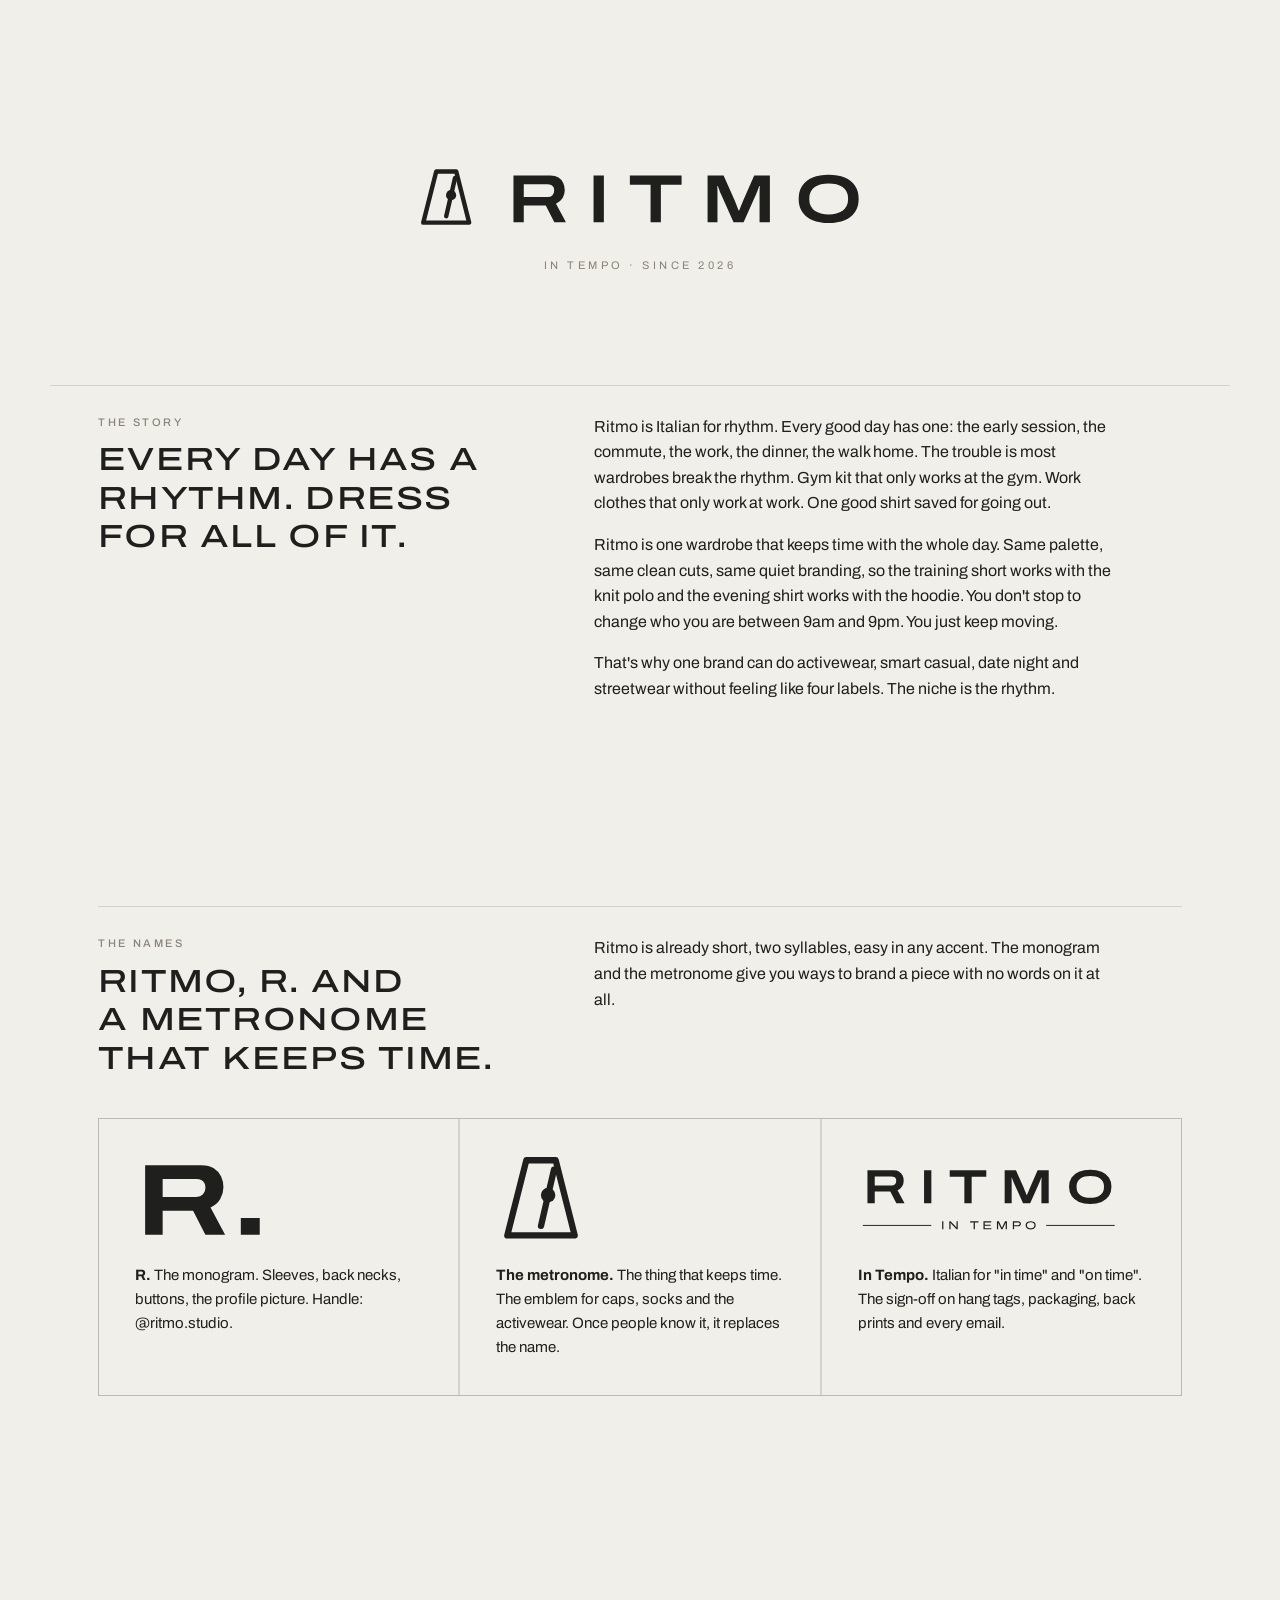
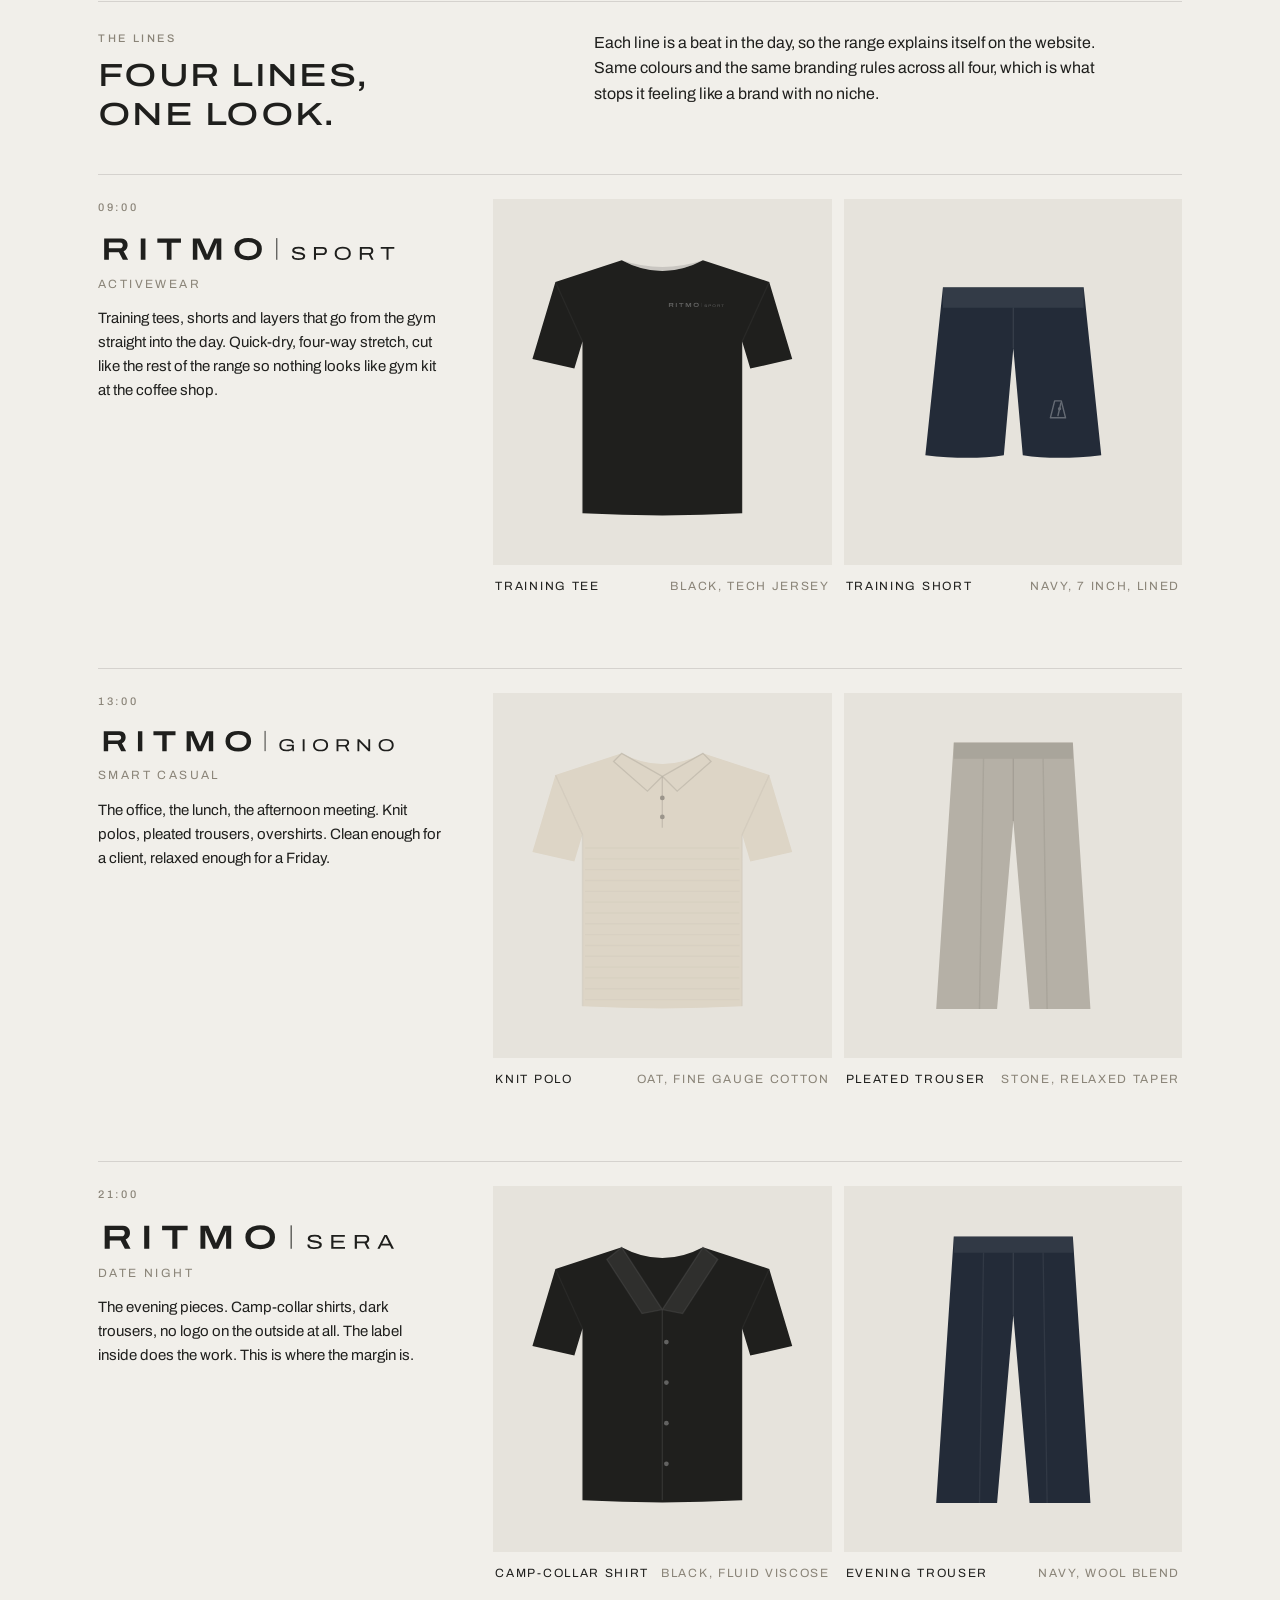
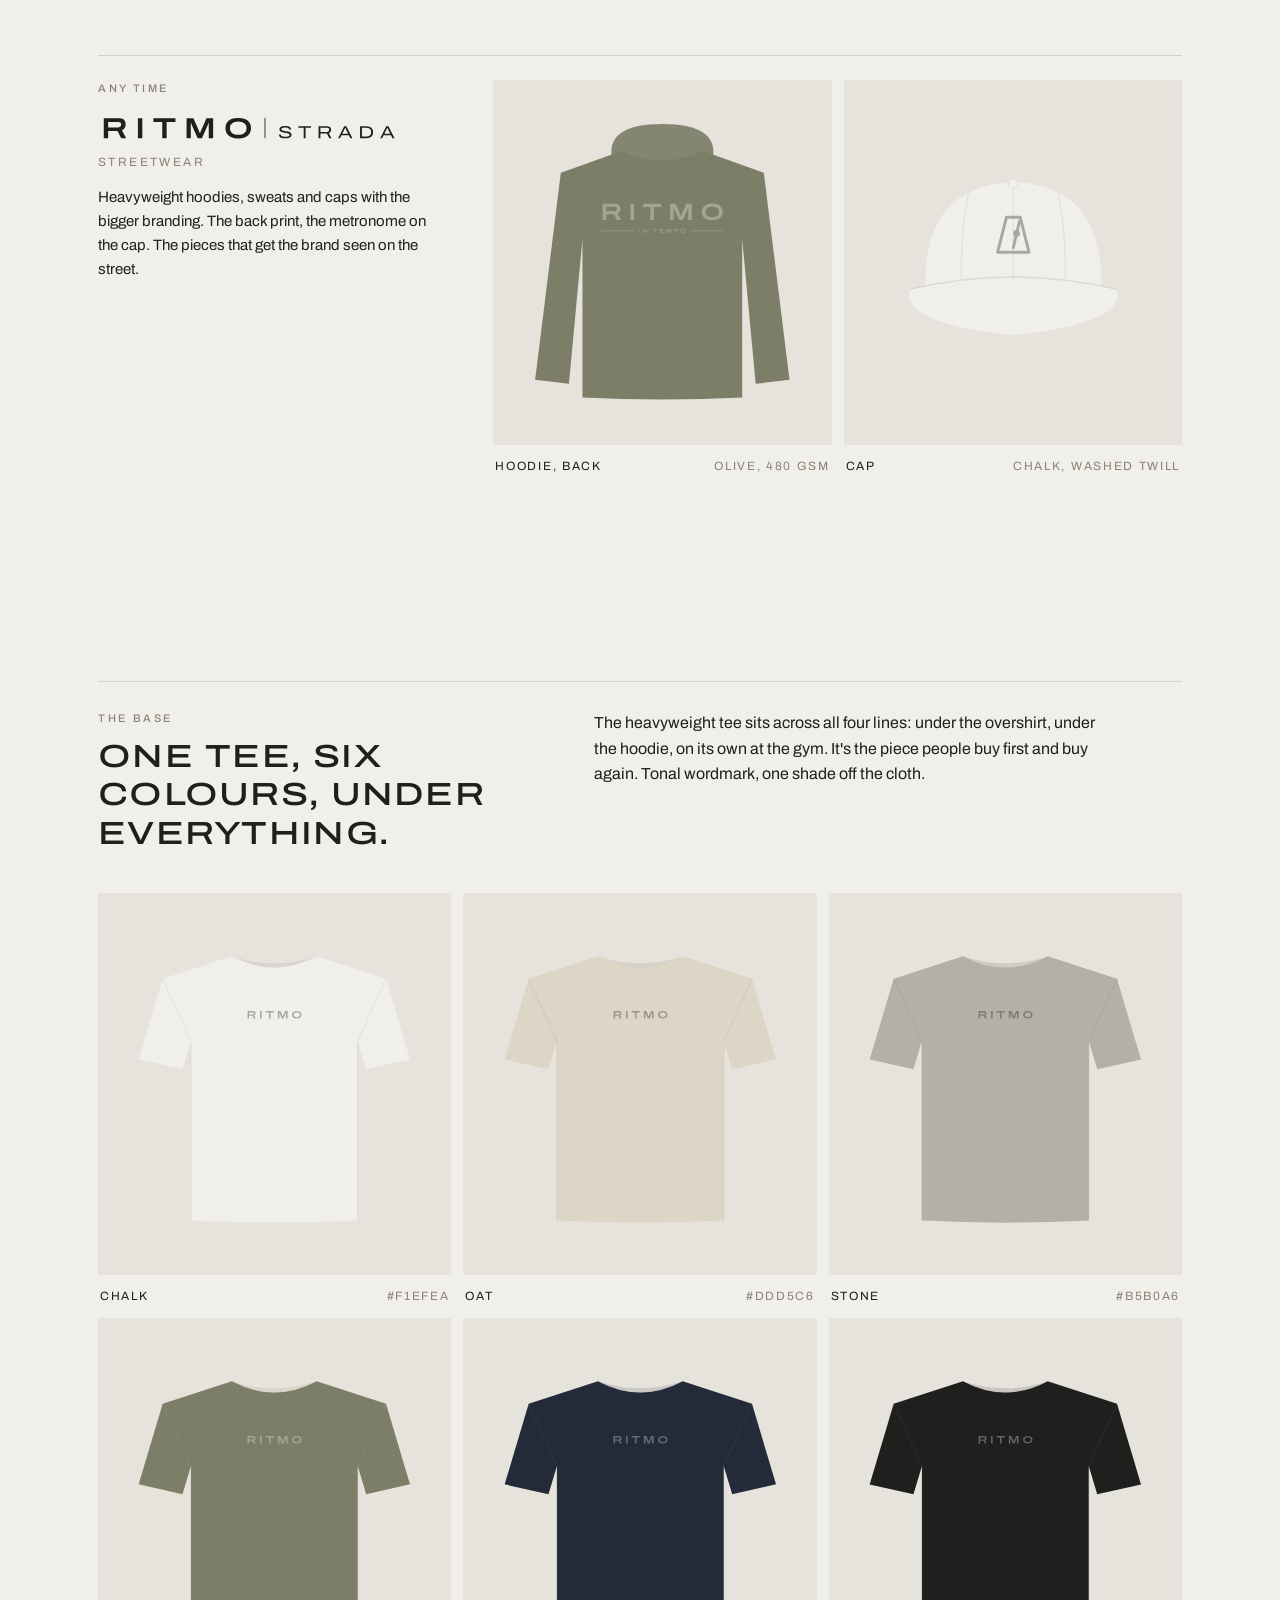
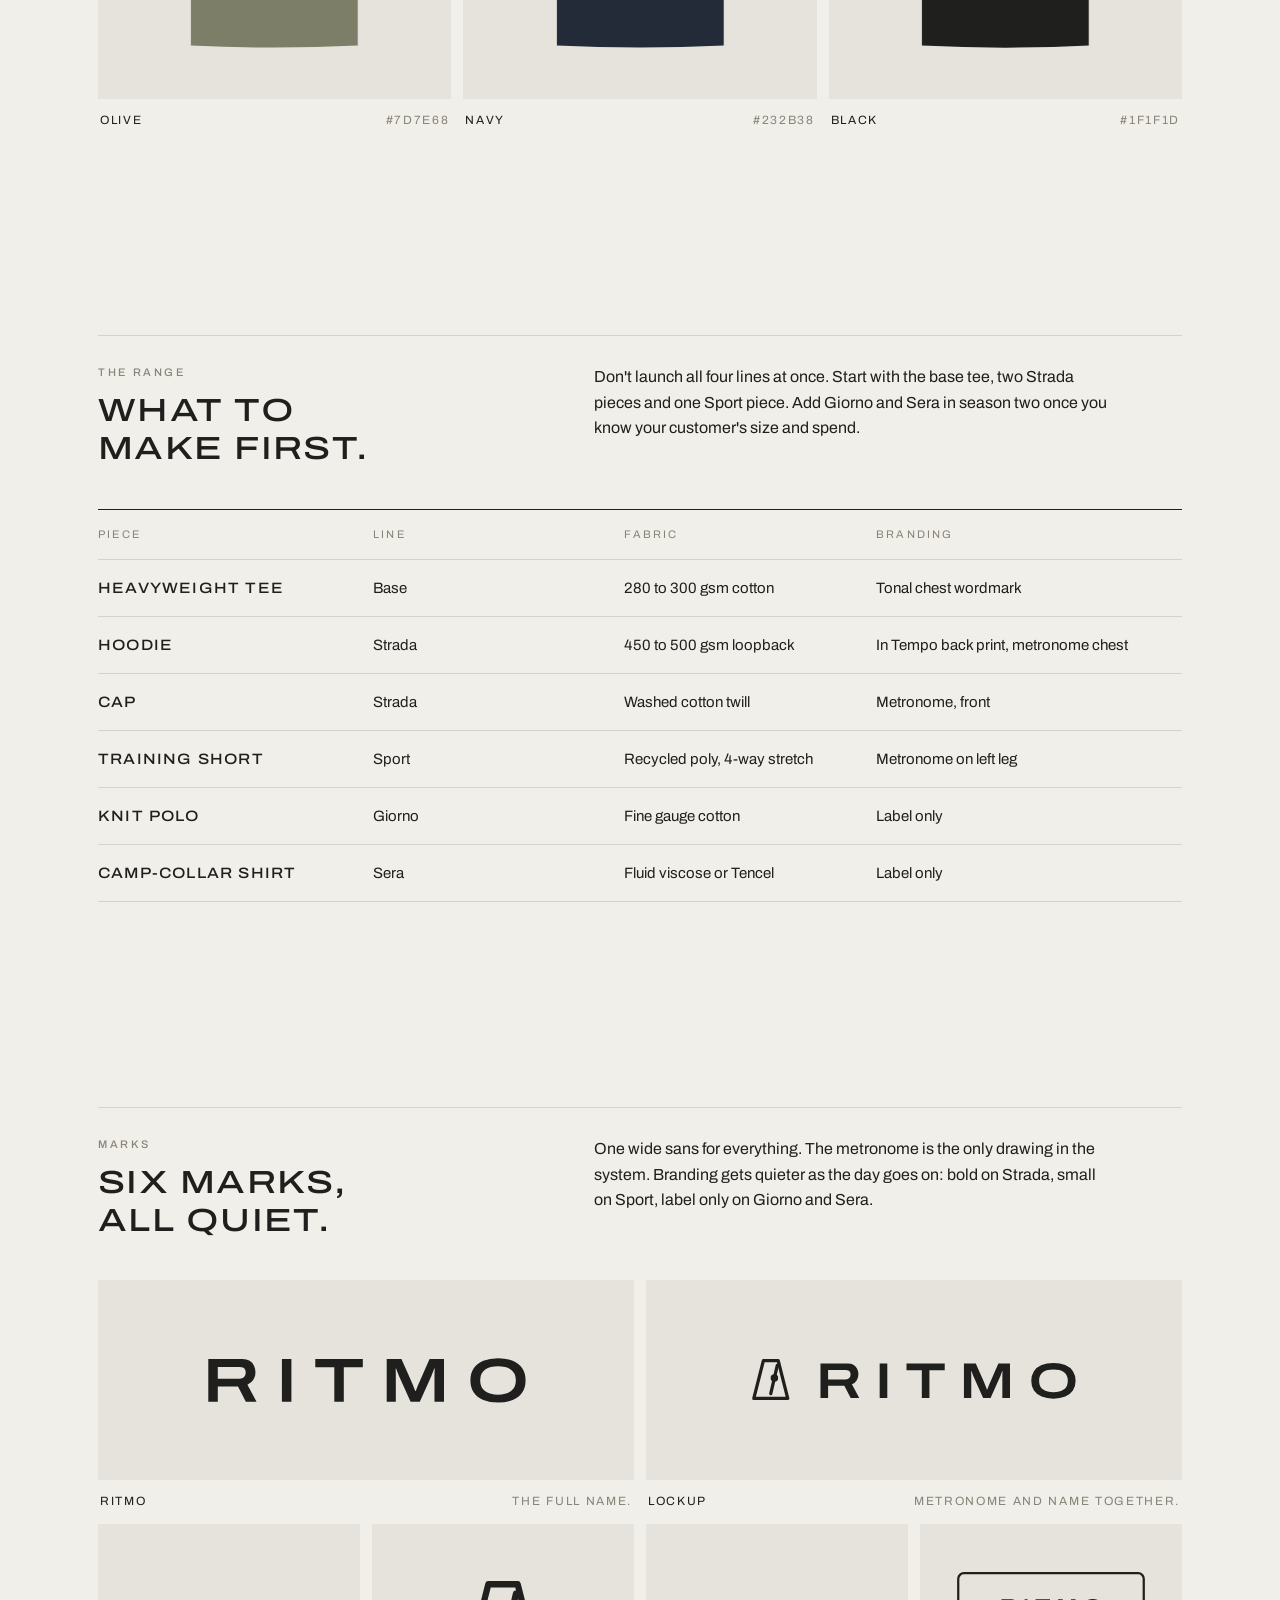
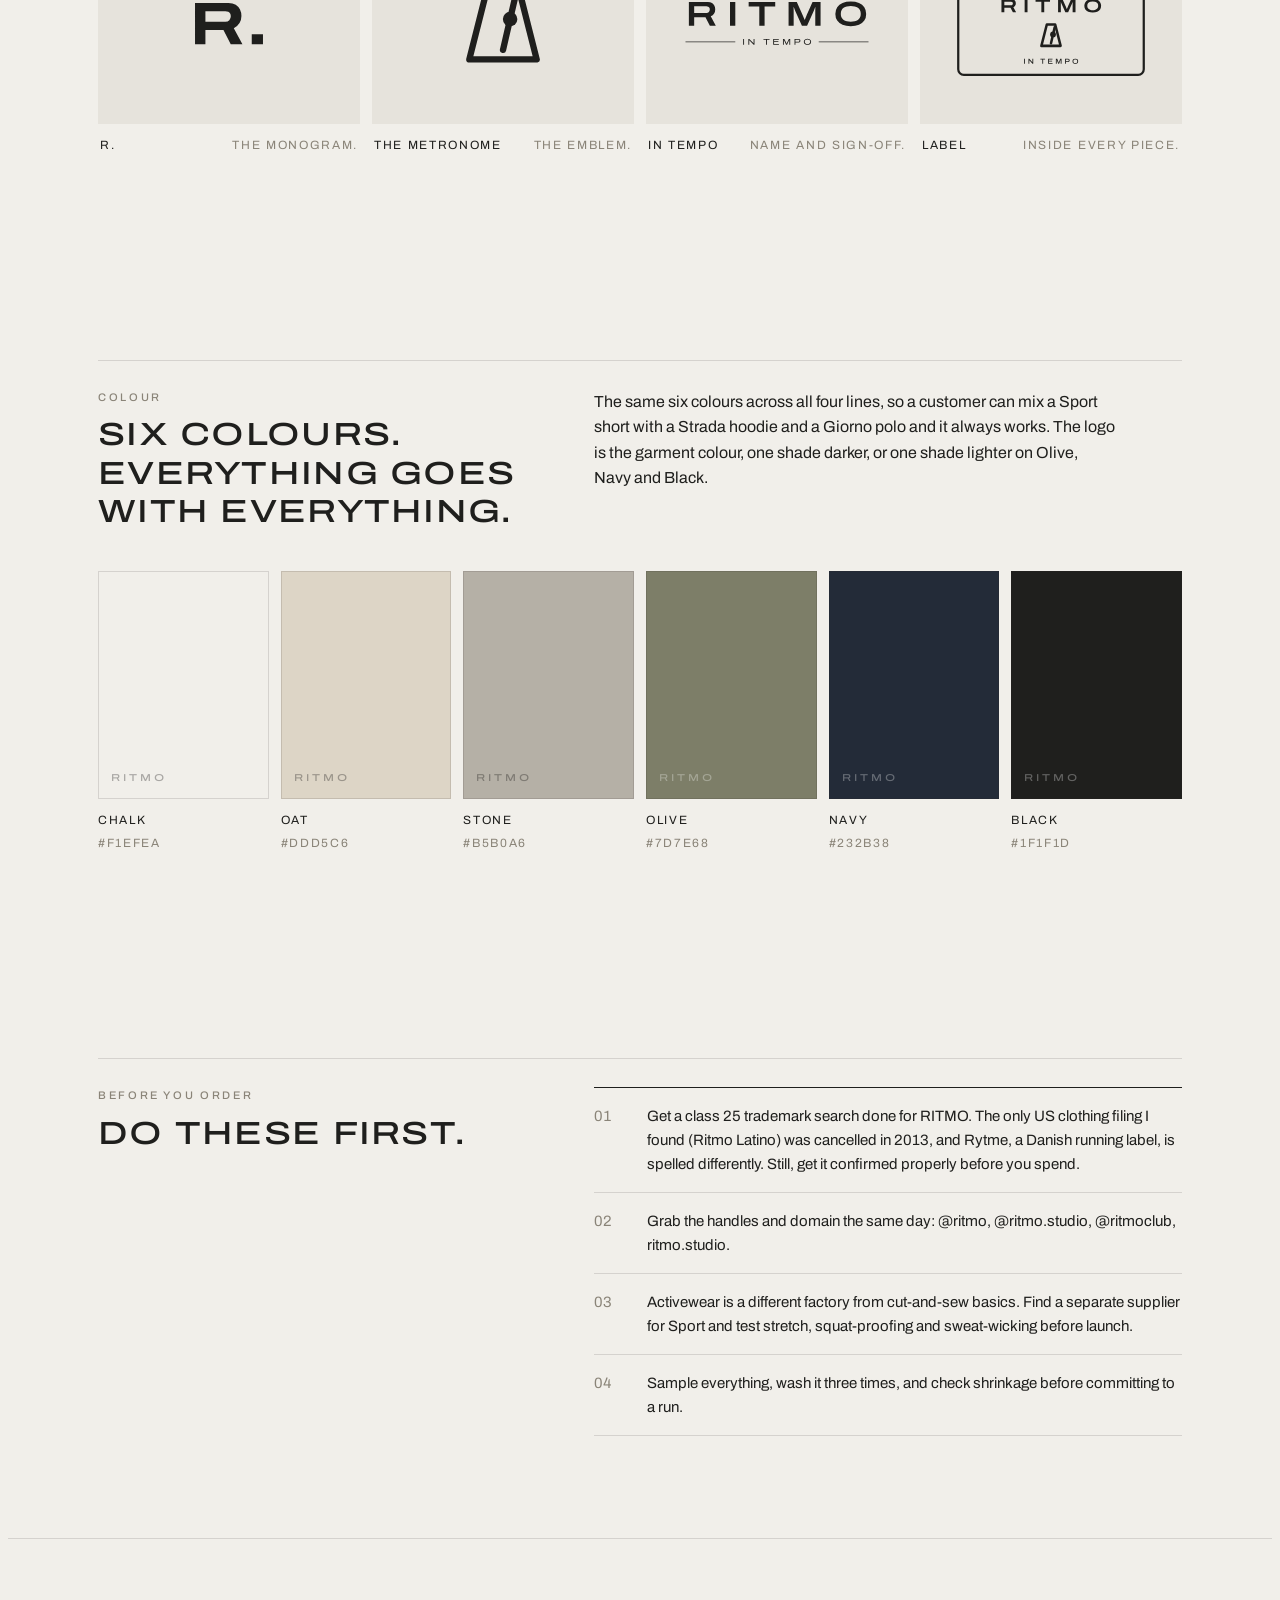
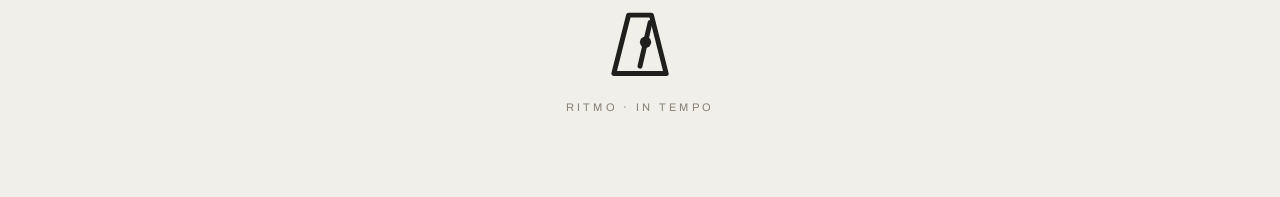
==== commit d96b431d: "Replace Nove with Ritmo: metronome emblem, In Tempo sign-off, same four lines Co-Authored-By: Claude" ====
--- a/brand/brand-sheet.html
+++ b/brand/brand-sheet.html
@@ -1,5 +1,5 @@
 <!doctype html><html lang="en"><head><meta charset="utf-8"><meta name="viewport" content="width=device-width, initial-scale=1">
-<title>Nove</title>
+<title>Ritmo</title>
 <link rel="preconnect" href="https://fonts.googleapis.com">
 <link rel="preconnect" href="https://fonts.gstatic.com" crossorigin>
 <link rel="stylesheet" href="https://fonts.googleapis.com/css2?family=Archivo:wdth,wght@62..125,300..700&display=swap">
@@ -104,7 +104,7 @@
   .week > div > .dim { grid-column: 2; }
 }
 .hero-mark { max-width: 460px; }
-.m-n9 .logo { max-width: 130px; } .m-clock .logo { max-width: 90px; } .m-stamp .logo { max-width: 240px; }
+.m-r .logo { max-width: 80px; } .m-metronome .logo { max-width: 90px; } .m-stamp .logo { max-width: 240px; }
 .marks { grid-template-columns: repeat(12, 1fr); } .mark { grid-column: span 3; } .mark.m-wordmark, .mark.m-lockup { grid-column: span 6; }
 .lines { display: grid; gap: clamp(40px, 6vw, 72px); margin-top: 40px; }
 .line { display: grid; grid-template-columns: 1fr 2fr; gap: clamp(24px, 4vw, 56px); align-items: start; border-top: 1px solid var(--rule); padding-top: 24px; }
@@ -134,8 +134,8 @@
 
 <header>
   <div class="wrap">
-    <svg class="logo hero-mark" viewBox="0 0 601.976 89.9" fill="currentColor" role="img" aria-label="Nove"><g fill="none" stroke="currentColor" stroke-width="6.5" stroke-linecap="round"><circle cx="53.338" cy="44.95" r="40.1"/><path d="M31.7 44.95H53.338V16.3" stroke-linejoin="round"/></g><path transform="translate(142.7 79.90)" d="M9.7 0V-68.7H24L61.6 -32.6Q62.9 -31.5 64.7 -29.6Q66.5 -27.7 68.45 -25.7Q70.4 -23.7 71.8 -22.1H72.6Q72.5 -24.3 72.35 -27.45Q72.2 -30.6 72.2 -32.6V-68.7H86.8V0H72.8L35.1 -36.5Q32.4 -39.1 29.45 -42.25Q26.5 -45.4 24.7 -47.3H24Q24.1 -46 24.2 -42.75Q24.3 -39.5 24.3 -35.3V0ZM173.36 1.2Q159.75 1.2 149.82 -2.95Q139.9 -7.1 134.55 -15.05Q129.2 -23 129.2 -34.35Q129.2 -45.8 134.55 -53.7Q139.9 -61.6 149.82 -65.75Q159.75 -69.9 173.36 -69.9Q187.1 -69.9 197 -65.75Q206.9 -61.6 212.25 -53.7Q217.6 -45.8 217.6 -34.35Q217.6 -23 212.25 -15.05Q206.9 -7.1 197 -2.95Q187.1 1.2 173.36 1.2ZM173.4 -11.5Q179.6 -11.5 184.8 -12.9Q190 -14.3 193.85 -17Q197.7 -19.7 199.85 -23.81Q202 -27.92 202 -33.3V-35.6Q202 -40.96 199.85 -45.03Q197.7 -49.1 193.85 -51.8Q190 -54.5 184.8 -55.85Q179.6 -57.2 173.4 -57.2Q167.2 -57.2 162 -55.85Q156.8 -54.5 152.95 -51.8Q149.1 -49.1 147 -45.03Q144.9 -40.96 144.9 -35.6V-33.3Q144.9 -27.92 147 -23.81Q149.1 -19.7 152.95 -17Q156.8 -14.3 162 -12.9Q167.2 -11.5 173.4 -11.5ZM284.9 0 252.1 -68.7H269.1L287 -29.9Q288.2 -27.4 289.4 -24.55Q290.6 -21.7 291.7 -19.1Q292.8 -16.5 293.5 -14.7H294.3Q295 -16.4 296.05 -18.95Q297.1 -21.5 298.35 -24.35Q299.6 -27.2 300.8 -29.8L318.8 -68.7H334.9L302.1 0ZM372.4 0V-68.7H441.9V-56H387.6V-41.3H435.9V-28.6H387.6V-12.7H442.7V0Z"/></svg>
-    <p class="sub">09:00 / 21:00</p>
+    <svg class="logo hero-mark" viewBox="0 0 677.676 89.9" fill="currentColor" role="img" aria-label="Ritmo"><g fill="none" stroke="currentColor" stroke-width="6.5" stroke-linejoin="round" stroke-linecap="round"><path d="M38.6 5.1H68.1L87.1 80.5H19.5Z"/><path d="M53.3 71.0L66.3 14.6"/></g><circle cx="60.5" cy="40.0" r="7.5"/><path transform="translate(142.7 79.90)" d="M9.7 0V-68.7H64.1Q71.4 -68.7 76.05 -65.75Q80.7 -62.8 83 -57.95Q85.3 -53.1 85.3 -47.2Q85.3 -41.1 82.15 -35.75Q79 -30.4 72.4 -27.4L87 0H69.9L57.3 -24.5H24.9V0ZM24.9 -37.1H59.9Q64.6 -37.1 67.15 -39.85Q69.7 -42.6 69.7 -46.9Q69.7 -49.8 68.6 -51.85Q67.5 -53.9 65.3 -54.95Q63.1 -56 59.9 -56H24.9ZM127.7 0V-68.7H142.9V0ZM211.7 0V-55.3H181.2V-68.7H257.4V-55.3H226.9V0ZM295.7 0V-68.7H319.3L335 -33.4Q335.7 -31.8 336.85 -28.95Q338 -26.1 339.25 -22.95Q340.5 -19.8 341.5 -17.2H342.2Q343.1 -19.5 344.3 -22.5Q345.5 -25.5 346.7 -28.4Q347.9 -31.3 348.7 -33.2L364.4 -68.7H387.5V0H372.3V-42Q372.3 -43.7 372.35 -45.8Q372.4 -47.9 372.5 -49.95Q372.6 -52 372.7 -53.5H371.9Q371.4 -52 370.6 -49.9Q369.8 -47.8 369 -45.7Q368.2 -43.6 367.5 -42L348.8 0H334L315.2 -42Q314.3 -44 313.45 -46.15Q312.6 -48.3 311.95 -50.25Q311.3 -52.2 310.8 -53.5H310Q310.1 -52.3 310.15 -50.35Q310.2 -48.4 310.25 -46.25Q310.3 -44.1 310.3 -42V0ZM474.06 1.2Q460.45 1.2 450.52 -2.95Q440.6 -7.1 435.25 -15.05Q429.9 -23 429.9 -34.35Q429.9 -45.8 435.25 -53.7Q440.6 -61.6 450.52 -65.75Q460.45 -69.9 474.06 -69.9Q487.8 -69.9 497.7 -65.75Q507.6 -61.6 512.95 -53.7Q518.3 -45.8 518.3 -34.35Q518.3 -23 512.95 -15.05Q507.6 -7.1 497.7 -2.95Q487.8 1.2 474.06 1.2ZM474.1 -11.5Q480.3 -11.5 485.5 -12.9Q490.7 -14.3 494.55 -17Q498.4 -19.7 500.55 -23.81Q502.7 -27.92 502.7 -33.3V-35.6Q502.7 -40.96 500.55 -45.03Q498.4 -49.1 494.55 -51.8Q490.7 -54.5 485.5 -55.85Q480.3 -57.2 474.1 -57.2Q467.9 -57.2 462.7 -55.85Q457.5 -54.5 453.65 -51.8Q449.8 -49.1 447.7 -45.03Q445.6 -40.96 445.6 -35.6V-33.3Q445.6 -27.92 447.7 -23.81Q449.8 -19.7 453.65 -17Q457.5 -14.3 462.7 -12.9Q467.9 -11.5 474.1 -11.5Z"/></svg>
+    <p class="sub">In tempo · Since 2026</p>
   </div>
 </header>
 
@@ -144,26 +144,26 @@
     <div class="wrap intro">
       <div>
         <p class="label">The story</p>
-        <h2>Nine to nine. One wardrobe for the whole day.</h2>
+        <h2>Every day has a rhythm. Dress for all of it.</h2>
       </div>
       <div class="copy">
-        <p>Nove is Italian for nine. 09:00 is the gym, the commute, the first coffee. 21:00 is the table for two, the bar, the walk home. Everything in between is a normal day, and most people own three wardrobes to get through it: gym kit that looks like gym kit, work clothes that look like work, and one good shirt for going out.</p>
-        <p>Nove is one wardrobe that does all of it. Same palette, same clean cuts, same quiet branding, so the training short works with the knit polo and the evening shirt works with the hoodie. You don't have to think about it. You just get dressed.</p>
-        <p>That's the whole idea, and it's why the brand fits activewear, smart casual, date night and streetwear without feeling like four different labels.</p>
-      </div>
-    </div>
-  </section>
-
-  <section>
-    <div class="wrap">
-      <div class="intro">
-        <div><p class="label">The names</p><h2>Nove, N°9 and a clock that always says nine.</h2></div>
-        <div class="copy"><p>Four ways the brand gets said and seen. Customers will shorten it on their own, and the clock means the logo works with no words at all.</p></div>
+        <p>Ritmo is Italian for rhythm. Every good day has one: the early session, the commute, the work, the dinner, the walk home. The trouble is most wardrobes break the rhythm. Gym kit that only works at the gym. Work clothes that only work at work. One good shirt saved for going out.</p>
+        <p>Ritmo is one wardrobe that keeps time with the whole day. Same palette, same clean cuts, same quiet branding, so the training short works with the knit polo and the evening shirt works with the hoodie. You don't stop to change who you are between 9am and 9pm. You just keep moving.</p>
+        <p>That's why one brand can do activewear, smart casual, date night and streetwear without feeling like four labels. The niche is the rhythm.</p>
+      </div>
+    </div>
+  </section>
+
+  <section>
+    <div class="wrap">
+      <div class="intro">
+        <div><p class="label">The names</p><h2>Ritmo, R. and a metronome that keeps time.</h2></div>
+        <div class="copy"><p>Ritmo is already short, two syllables, easy in any accent. The monogram and the metronome give you ways to brand a piece with no words on it at all.</p></div>
       </div>
       <div class="trio">
-        <div><div class="art"><svg class="logo inline-n9" viewBox="0 0 228.591 89.9217" fill="currentColor" role="img" aria-label="Nove n9"><path transform="translate(0.80 79.92)" d="M9.2 0V-68.72H25.07L61.88 -34.23Q63.03 -33.26 64.68 -31.56Q66.33 -29.85 68.11 -28.05Q69.9 -26.24 71.21 -24.8H72.06Q71.98 -26.82 71.86 -29.8Q71.74 -32.77 71.74 -34.82V-68.72H88.21V0H72.63L36.1 -34.46Q33.53 -36.86 30.71 -39.78Q27.89 -42.7 26.18 -44.47H25.43Q25.51 -43.15 25.59 -40.05Q25.67 -36.96 25.67 -33.1V0ZM121.39 -42.33Q117.61 -42.33 114.47 -44.17Q111.34 -46.02 109.5 -49.16Q107.65 -52.31 107.65 -56.09Q107.65 -59.95 109.5 -63.09Q111.34 -66.22 114.49 -68.07Q117.64 -69.92 121.42 -69.92Q125.29 -69.92 128.42 -68.06Q131.54 -66.21 133.4 -63.07Q135.25 -59.94 135.25 -56.07Q135.25 -52.29 133.39 -49.15Q131.53 -46.01 128.4 -44.17Q125.26 -42.33 121.39 -42.33ZM121.38 -49.53Q124.19 -49.53 126.12 -51.43Q128.05 -53.34 128.05 -56.05Q128.05 -58.86 126.11 -60.79Q124.18 -62.72 121.38 -62.72Q118.67 -62.72 116.76 -60.79Q114.85 -58.86 114.85 -56.06Q114.85 -53.34 116.76 -51.43Q118.66 -49.53 121.38 -49.53ZM182.92 1.2Q173.44 1.2 166.59 -1.45Q159.74 -4.1 156.06 -9.13Q152.37 -14.17 152.37 -21.3H167.6Q167.6 -17.41 169.54 -14.97Q171.48 -12.53 174.98 -11.37Q178.47 -10.22 183.01 -10.22Q190.12 -10.22 194.15 -12.75Q198.17 -15.29 199.83 -20.2Q201.49 -25.1 201.49 -32.21Q198.77 -29.27 194.92 -27.5Q191.07 -25.72 186.98 -25Q182.89 -24.27 179.27 -24.27Q170.45 -24.27 163.87 -26.91Q157.28 -29.54 153.61 -34.45Q149.94 -39.36 149.94 -46.16Q149.94 -53.7 154.2 -59.01Q158.47 -64.32 166.04 -67.12Q173.62 -69.92 183.47 -69.92Q191.8 -69.92 198.21 -67.99Q204.61 -66.06 208.96 -62.02Q213.3 -57.99 215.55 -51.55Q217.79 -45.11 217.79 -36.18Q217.79 -26.1 215.51 -19Q213.23 -11.9 208.76 -7.45Q204.3 -3 197.82 -0.9Q191.33 1.2 182.92 1.2ZM183.35 -35Q188.96 -35 192.86 -36.48Q196.76 -37.96 198.84 -40.63Q200.92 -43.31 200.92 -46.86Q200.92 -50.35 198.88 -52.97Q196.84 -55.6 192.98 -57.04Q189.12 -58.48 183.51 -58.48Q178.08 -58.48 174.12 -57.04Q170.16 -55.6 168.08 -52.97Q166 -50.35 166 -46.62Q166 -43.23 167.96 -40.59Q169.92 -37.96 173.79 -36.48Q177.67 -35 183.35 -35Z"/></svg></div><p><b>N°9.</b> The short name. Sleeves, back necks, the handle (@nove.n9). Reads in English, Italian and French.</p></div>
-        <div><div class="art"><svg class="logo inline-clock" viewBox="0 0 200 200" fill="currentColor" role="img" aria-label="Nove clock"><g fill="none" stroke="currentColor" stroke-width="14.0" stroke-linecap="round"><circle cx="100" cy="100" r="89.0"/><path d="M52.0 100H100V36.6" stroke-linejoin="round"/></g></svg></div><p><b>The clock.</b> Hands at nine o'clock. The emblem for caps, socks, buttons and the activewear. Once people know it, it replaces the name.</p></div>
-        <div><div class="art"><svg class="logo inline-stamp" viewBox="0 0 469.3 145.9" fill="currentColor" role="img" aria-label="Nove stamp"><path transform="translate(10 79.90)" d="M9.7 0V-68.7H24L61.6 -32.6Q62.9 -31.5 64.7 -29.6Q66.5 -27.7 68.45 -25.7Q70.4 -23.7 71.8 -22.1H72.6Q72.5 -24.3 72.35 -27.45Q72.2 -30.6 72.2 -32.6V-68.7H86.8V0H72.8L35.1 -36.5Q32.4 -39.1 29.45 -42.25Q26.5 -45.4 24.7 -47.3H24Q24.1 -46 24.2 -42.75Q24.3 -39.5 24.3 -35.3V0ZM173.36 1.2Q159.75 1.2 149.82 -2.95Q139.9 -7.1 134.55 -15.05Q129.2 -23 129.2 -34.35Q129.2 -45.8 134.55 -53.7Q139.9 -61.6 149.82 -65.75Q159.75 -69.9 173.36 -69.9Q187.1 -69.9 197 -65.75Q206.9 -61.6 212.25 -53.7Q217.6 -45.8 217.6 -34.35Q217.6 -23 212.25 -15.05Q206.9 -7.1 197 -2.95Q187.1 1.2 173.36 1.2ZM173.4 -11.5Q179.6 -11.5 184.8 -12.9Q190 -14.3 193.85 -17Q197.7 -19.7 199.85 -23.81Q202 -27.92 202 -33.3V-35.6Q202 -40.96 199.85 -45.03Q197.7 -49.1 193.85 -51.8Q190 -54.5 184.8 -55.85Q179.6 -57.2 173.4 -57.2Q167.2 -57.2 162 -55.85Q156.8 -54.5 152.95 -51.8Q149.1 -49.1 147 -45.03Q144.9 -40.96 144.9 -35.6V-33.3Q144.9 -27.92 147 -23.81Q149.1 -19.7 152.95 -17Q156.8 -14.3 162 -12.9Q167.2 -11.5 173.4 -11.5ZM284.9 0 252.1 -68.7H269.1L287 -29.9Q288.2 -27.4 289.4 -24.55Q290.6 -21.7 291.7 -19.1Q292.8 -16.5 293.5 -14.7H294.3Q295 -16.4 296.05 -18.95Q297.1 -21.5 298.35 -24.35Q299.6 -27.2 300.8 -29.8L318.8 -68.7H334.9L302.1 0ZM372.4 0V-68.7H441.9V-56H387.6V-41.3H435.9V-28.6H387.6V-12.7H442.7V0Z"/><path d="M97.02 134.19Q95.17 134.19 93.78 133.69Q92.39 133.19 91.44 132.15Q90.49 131.11 90.01 129.5Q89.53 127.89 89.53 125.66Q89.53 123.41 90.01 121.81Q90.49 120.2 91.43 119.16Q92.38 118.13 93.77 117.63Q95.16 117.14 97 117.14Q98.85 117.14 100.24 117.63Q101.63 118.13 102.58 119.16Q103.52 120.2 104 121.81Q104.47 123.41 104.47 125.66Q104.47 127.89 104 129.5Q103.52 131.11 102.58 132.15Q101.64 133.19 100.25 133.69Q98.86 134.19 97.02 134.19ZM97.02 132.29Q98.82 132.29 99.92 131.6Q101.02 130.91 101.52 129.55Q102.03 128.18 102.03 126.14V125.16Q102.03 123.1 101.51 121.75Q100.99 120.4 99.9 119.71Q98.8 119.03 97.02 119.03Q95.26 119.03 94.14 119.71Q93.03 120.4 92.51 121.75Q92 123.1 92 125.16V126.14Q92 128.18 92.5 129.55Q93.01 130.91 94.12 131.6Q95.22 132.29 97.02 132.29ZM121.57 134.19Q119.41 134.19 117.95 133.55Q116.49 132.92 115.75 131.75Q115.01 130.58 115.01 128.98H117.31Q117.31 130.17 117.86 130.9Q118.4 131.63 119.39 131.96Q120.38 132.29 121.67 132.29Q123.66 132.29 124.82 131.51Q125.99 130.72 126.5 129.22Q127.01 127.73 127.01 125.59Q126.37 126.56 125.37 127.13Q124.37 127.69 123.27 127.91Q122.17 128.14 121.17 128.14Q118.99 128.14 117.47 127.45Q115.96 126.75 115.17 125.54Q114.37 124.33 114.37 122.79Q114.37 121.03 115.33 119.77Q116.29 118.5 117.96 117.82Q119.62 117.14 121.7 117.14Q123.56 117.14 125 117.57Q126.44 118 127.43 118.95Q128.41 119.89 128.92 121.44Q129.44 122.99 129.44 125.2Q129.44 127.64 128.91 129.35Q128.38 131.07 127.36 132.13Q126.34 133.19 124.88 133.69Q123.43 134.19 121.57 134.19ZM121.71 126.31Q123.35 126.31 124.48 125.81Q125.61 125.32 126.19 124.48Q126.77 123.63 126.77 122.61Q126.77 121.63 126.21 120.81Q125.64 119.99 124.54 119.51Q123.43 119.03 121.79 119.03Q120.21 119.03 119.08 119.5Q117.95 119.97 117.37 120.81Q116.78 121.65 116.78 122.75Q116.78 123.7 117.31 124.51Q117.84 125.33 118.93 125.82Q120.03 126.31 121.71 126.31ZM139.95 124.18V121.26H142.88V124.18ZM139.95 133.9V130.98H142.88V133.9ZM160.86 134.19Q159.01 134.19 157.62 133.69Q156.23 133.19 155.28 132.15Q154.33 131.11 153.85 129.5Q153.37 127.89 153.37 125.66Q153.37 123.41 153.85 121.81Q154.33 120.2 155.27 119.16Q156.22 118.13 157.61 117.63Q159 117.14 160.84 117.14Q162.69 117.14 164.08 117.63Q165.47 118.13 166.42 119.16Q167.36 120.2 167.84 121.81Q168.31 123.41 168.31 125.66Q168.31 127.89 167.84 129.5Q167.36 131.11 166.42 132.15Q165.48 133.19 164.09 133.69Q162.7 134.19 160.86 134.19ZM160.86 132.29Q162.66 132.29 163.76 131.6Q164.86 130.91 165.36 129.55Q165.87 128.18 165.87 126.14V125.16Q165.87 123.1 165.35 121.75Q164.83 120.4 163.74 119.71Q162.64 119.03 160.86 119.03Q159.1 119.03 157.98 119.71Q156.87 120.4 156.35 121.75Q155.84 123.1 155.84 125.16V126.14Q155.84 128.18 156.34 129.55Q156.85 130.91 157.96 131.6Q159.06 132.29 160.86 132.29ZM185.82 134.19Q183.97 134.19 182.58 133.69Q181.19 133.19 180.24 132.15Q179.29 131.11 178.81 129.5Q178.33 127.89 178.33 125.66Q178.33 123.41 178.81 121.81Q179.29 120.2 180.23 119.16Q181.18 118.13 182.57 117.63Q183.96 117.14 185.8 117.14Q187.65 117.14 189.04 117.63Q190.43 118.13 191.38 119.16Q192.32 120.2 192.8 121.81Q193.27 123.41 193.27 125.66Q193.27 127.89 192.8 129.5Q192.32 131.11 191.38 132.15Q190.44 133.19 189.05 133.69Q187.66 134.19 185.82 134.19ZM185.82 132.29Q187.62 132.29 188.72 131.6Q189.82 130.91 190.32 129.55Q190.83 128.18 190.83 126.14V125.16Q190.83 123.1 190.31 121.75Q189.79 120.4 188.7 119.71Q187.6 119.03 185.82 119.03Q184.06 119.03 182.94 119.71Q181.83 120.4 181.31 121.75Q180.8 123.1 180.8 125.16V126.14Q180.8 128.18 181.3 129.55Q181.81 130.91 182.92 131.6Q184.02 132.29 185.82 132.29ZM232.32 135.06 237.87 116.25H239.63L234.1 135.06ZM278.64 133.9V133.02Q278.64 131.85 279.16 130.93Q279.69 130.01 280.58 129.27Q281.47 128.53 282.57 127.91Q283.67 127.28 284.81 126.72Q286.39 125.95 287.72 125.23Q289.04 124.5 289.84 123.67Q290.63 122.83 290.63 121.75Q290.63 120.91 290.13 120.31Q289.63 119.71 288.65 119.38Q287.68 119.06 286.25 119.06Q284.41 119.06 283.29 119.53Q282.17 120.01 281.68 120.76Q281.19 121.5 281.19 122.32V123.14H278.91Q278.88 122.98 278.85 122.79Q278.82 122.59 278.82 122.32Q278.82 120.57 279.83 119.43Q280.83 118.28 282.56 117.71Q284.3 117.14 286.49 117.14Q287.88 117.14 289.1 117.4Q290.31 117.67 291.21 118.23Q292.12 118.79 292.62 119.65Q293.13 120.51 293.13 121.69Q293.13 122.93 292.61 123.89Q292.09 124.84 291.2 125.6Q290.31 126.36 289.15 126.98Q287.99 127.6 286.71 128.2Q285.49 128.75 284.38 129.29Q283.28 129.83 282.52 130.41Q281.76 130.99 281.55 131.7H293.27V133.9ZM303.78 133.9V131.81H309.23V121.04H303.79V119.54Q305.28 119.45 306.43 119.24Q307.58 119.03 308.58 118.58Q309.58 118.13 310.55 117.36H311.58V131.81H316.67V133.9ZM326.43 124.18V121.26H329.36V124.18ZM326.43 133.9V130.98H329.36V133.9ZM347.34 134.19Q345.49 134.19 344.1 133.69Q342.71 133.19 341.76 132.15Q340.81 131.11 340.33 129.5Q339.85 127.89 339.85 125.66Q339.85 123.41 340.33 121.81Q340.81 120.2 341.75 119.16Q342.7 118.13 344.09 117.63Q345.48 117.14 347.32 117.14Q349.17 117.14 350.56 117.63Q351.95 118.13 352.9 119.16Q353.84 120.2 354.32 121.81Q354.79 123.41 354.79 125.66Q354.79 127.89 354.32 129.5Q353.84 131.11 352.9 132.15Q351.96 133.19 350.57 133.69Q349.18 134.19 347.34 134.19ZM347.34 132.29Q349.14 132.29 350.24 131.6Q351.34 130.91 351.84 129.55Q352.35 128.18 352.35 126.14V125.16Q352.35 123.1 351.83 121.75Q351.31 120.4 350.22 119.71Q349.12 119.03 347.34 119.03Q345.58 119.03 344.46 119.71Q343.35 120.4 342.83 121.75Q342.32 123.1 342.32 125.16V126.14Q342.32 128.18 342.82 129.55Q343.33 130.91 344.44 131.6Q345.54 132.29 347.34 132.29ZM372.3 134.19Q370.45 134.19 369.06 133.69Q367.67 133.19 366.72 132.15Q365.77 131.11 365.29 129.5Q364.81 127.89 364.81 125.66Q364.81 123.41 365.29 121.81Q365.77 120.2 366.71 119.16Q367.66 118.13 369.05 117.63Q370.44 117.14 372.28 117.14Q374.13 117.14 375.52 117.63Q376.91 118.13 377.86 119.16Q378.8 120.2 379.28 121.81Q379.75 123.41 379.75 125.66Q379.75 127.89 379.28 129.5Q378.8 131.11 377.86 132.15Q376.92 133.19 375.53 133.69Q374.14 134.19 372.3 134.19ZM372.3 132.29Q374.1 132.29 375.2 131.6Q376.3 130.91 376.8 129.55Q377.31 128.18 377.31 126.14V125.16Q377.31 123.1 376.79 121.75Q376.27 120.4 375.18 119.71Q374.08 119.03 372.3 119.03Q370.54 119.03 369.42 119.71Q368.31 120.4 367.79 121.75Q367.28 123.1 367.28 125.16V126.14Q367.28 128.18 367.78 129.55Q368.29 130.91 369.4 131.6Q370.5 132.29 372.3 132.29Z"/><rect x="10" y="124.9" width="58.1" height="2"/><rect x="401.2" y="124.9" width="58.1" height="2"/></svg></div><p><b>09:00 / 21:00.</b> The story in two numbers. Back prints, packaging, the hang tag, the bottom of every email.</p></div>
+        <div><div class="art"><svg class="logo inline-n9" viewBox="0 0 132.983 88.7217" fill="currentColor" role="img" aria-label="Ritmo r"><path transform="translate(0.80 78.72)" d="M9.2 0V-68.72H64.73Q72.12 -68.72 76.88 -65.72Q81.63 -62.71 84 -57.79Q86.37 -52.86 86.37 -46.94Q86.37 -40.67 83.24 -35.32Q80.11 -29.97 73.66 -26.92L88.04 0H68.6L56.47 -23.85H26.47V0ZM26.47 -37.43H59.55Q63.84 -37.43 66.25 -39.96Q68.66 -42.49 68.66 -46.53Q68.66 -49.26 67.6 -51.18Q66.54 -53.1 64.51 -54.08Q62.47 -55.07 59.55 -55.07H26.47ZM103.52 0V-16.69H122.18V0Z"/></svg></div><p><b>R.</b> The monogram. Sleeves, back necks, buttons, the profile picture. Handle: @ritmo.studio.</p></div>
+        <div><div class="art"><svg class="logo inline-clock" viewBox="0 0 200 200" fill="currentColor" role="img" aria-label="Ritmo metronome"><g fill="none" stroke="currentColor" stroke-width="14.0" stroke-linejoin="round" stroke-linecap="round"><path d="M67.4 11.7H132.6L174.9 178.7H25.1Z"/><path d="M100.0 157.6L128.8 32.8"/></g><circle cx="115.8" cy="89.0" r="16.1"/></svg></div><p><b>The metronome.</b> The thing that keeps time. The emblem for caps, socks and the activewear. Once people know it, it replaces the name.</p></div>
+        <div><div class="art"><svg class="logo inline-stamp" viewBox="0 0 545 145.9" fill="currentColor" role="img" aria-label="Ritmo stamp"><path transform="translate(10 79.90)" d="M9.7 0V-68.7H64.1Q71.4 -68.7 76.05 -65.75Q80.7 -62.8 83 -57.95Q85.3 -53.1 85.3 -47.2Q85.3 -41.1 82.15 -35.75Q79 -30.4 72.4 -27.4L87 0H69.9L57.3 -24.5H24.9V0ZM24.9 -37.1H59.9Q64.6 -37.1 67.15 -39.85Q69.7 -42.6 69.7 -46.9Q69.7 -49.8 68.6 -51.85Q67.5 -53.9 65.3 -54.95Q63.1 -56 59.9 -56H24.9ZM127.7 0V-68.7H142.9V0ZM211.7 0V-55.3H181.2V-68.7H257.4V-55.3H226.9V0ZM295.7 0V-68.7H319.3L335 -33.4Q335.7 -31.8 336.85 -28.95Q338 -26.1 339.25 -22.95Q340.5 -19.8 341.5 -17.2H342.2Q343.1 -19.5 344.3 -22.5Q345.5 -25.5 346.7 -28.4Q347.9 -31.3 348.7 -33.2L364.4 -68.7H387.5V0H372.3V-42Q372.3 -43.7 372.35 -45.8Q372.4 -47.9 372.5 -49.95Q372.6 -52 372.7 -53.5H371.9Q371.4 -52 370.6 -49.9Q369.8 -47.8 369 -45.7Q368.2 -43.6 367.5 -42L348.8 0H334L315.2 -42Q314.3 -44 313.45 -46.15Q312.6 -48.3 311.95 -50.25Q311.3 -52.2 310.8 -53.5H310Q310.1 -52.3 310.15 -50.35Q310.2 -48.4 310.25 -46.25Q310.3 -44.1 310.3 -42V0ZM474.06 1.2Q460.45 1.2 450.52 -2.95Q440.6 -7.1 435.25 -15.05Q429.9 -23 429.9 -34.35Q429.9 -45.8 435.25 -53.7Q440.6 -61.6 450.52 -65.75Q460.45 -69.9 474.06 -69.9Q487.8 -69.9 497.7 -65.75Q507.6 -61.6 512.95 -53.7Q518.3 -45.8 518.3 -34.35Q518.3 -23 512.95 -15.05Q507.6 -7.1 497.7 -2.95Q487.8 1.2 474.06 1.2ZM474.1 -11.5Q480.3 -11.5 485.5 -12.9Q490.7 -14.3 494.55 -17Q498.4 -19.7 500.55 -23.81Q502.7 -27.92 502.7 -33.3V-35.6Q502.7 -40.96 500.55 -45.03Q498.4 -49.1 494.55 -51.8Q490.7 -54.5 485.5 -55.85Q480.3 -57.2 474.1 -57.2Q467.9 -57.2 462.7 -55.85Q457.5 -54.5 453.65 -51.8Q449.8 -49.1 447.7 -45.03Q445.6 -40.96 445.6 -35.6V-33.3Q445.6 -27.92 447.7 -23.81Q449.8 -19.7 453.65 -17Q457.5 -14.3 462.7 -12.9Q467.9 -11.5 474.1 -11.5Z"/><path d="M175.39 133.9V117.42H178V133.9ZM190.36 133.9V117.42H192.9L203.23 127.9Q203.5 128.15 203.86 128.54Q204.23 128.93 204.6 129.31Q204.97 129.7 205.23 130.01H205.41Q205.4 129.56 205.38 128.87Q205.36 128.18 205.36 127.66V117.42H207.9V133.9H205.49L195.1 123.32Q194.54 122.76 193.95 122.12Q193.37 121.48 193.02 121.11H192.86Q192.87 121.51 192.88 122.27Q192.9 123.03 192.9 123.8V133.9ZM241.02 133.9V119.72H233.57V117.42H251.08V119.72H243.63V133.9ZM261.55 133.9V117.42H277.78V119.63H264.16V124.36H276.42V126.57H264.16V131.69H277.98V133.9ZM289.6 133.9V117.42H293.57L298.56 127.74Q298.73 128.09 298.98 128.67Q299.24 129.25 299.5 129.86Q299.76 130.48 299.97 130.99H300.12Q300.3 130.54 300.55 129.96Q300.79 129.38 301.05 128.79Q301.31 128.21 301.51 127.78L306.5 117.42H310.41V133.9H307.8V123.3Q307.8 122.87 307.81 122.31Q307.82 121.75 307.84 121.21Q307.85 120.66 307.86 120.26H307.68Q307.55 120.58 307.36 121.04Q307.17 121.5 306.97 121.97Q306.77 122.43 306.59 122.79L301.25 133.9H298.68L293.33 122.79Q293.12 122.34 292.91 121.86Q292.7 121.38 292.53 120.96Q292.36 120.53 292.24 120.26H292.06Q292.08 120.62 292.09 121.15Q292.1 121.69 292.11 122.25Q292.11 122.81 292.11 123.3V133.9ZM322.77 133.9V117.42H334.45Q336.01 117.42 337.15 118.09Q338.29 118.75 338.91 119.91Q339.53 121.06 339.53 122.56Q339.53 124.04 338.91 125.21Q338.29 126.37 337.14 127.03Q335.99 127.7 334.42 127.7H325.38V133.9ZM325.38 125.49H333.78Q335.3 125.49 336.09 124.69Q336.88 123.89 336.88 122.57Q336.88 121.68 336.51 121.02Q336.14 120.36 335.46 120Q334.77 119.63 333.78 119.63H325.38ZM359.9 134.19Q356.69 134.19 354.35 133.21Q352.01 132.23 350.75 130.33Q349.49 128.42 349.49 125.66Q349.49 122.87 350.75 120.98Q352.01 119.09 354.35 118.11Q356.69 117.14 359.9 117.14Q363.15 117.14 365.48 118.11Q367.81 119.09 369.07 120.98Q370.32 122.87 370.32 125.66Q370.32 128.42 369.07 130.33Q367.81 132.23 365.48 133.21Q363.15 134.19 359.9 134.19ZM359.92 131.98Q361.57 131.98 362.97 131.62Q364.37 131.27 365.42 130.53Q366.47 129.8 367.06 128.65Q367.65 127.5 367.65 125.91V125.37Q367.65 123.8 367.06 122.66Q366.47 121.51 365.42 120.78Q364.37 120.05 362.97 119.7Q361.57 119.34 359.92 119.34Q358.27 119.34 356.86 119.7Q355.46 120.05 354.4 120.78Q353.34 121.51 352.76 122.66Q352.18 123.8 352.18 125.37V125.91Q352.18 127.5 352.76 128.65Q353.34 129.8 354.4 130.53Q355.46 131.27 356.86 131.62Q358.27 131.98 359.92 131.98Z"/><rect x="10" y="124.9" width="142.8" height="2"/><rect x="392.2" y="124.9" width="142.8" height="2"/></svg></div><p><b>In Tempo.</b> Italian for "in time" and "on time". The sign-off on hang tags, packaging, back prints and every email.</p></div>
       </div>
     </div>
   </section>
@@ -172,13 +172,13 @@
     <div class="wrap">
       <div class="intro">
         <div><p class="label">The lines</p><h2>Four lines, one look.</h2></div>
-        <div class="copy"><p>Each line is named after a time of day, so the range explains itself on the website. Same colours and the same branding rules across all four, which is what stops it feeling like a brand with no niche. The niche is the whole day.</p></div>
+        <div class="copy"><p>Each line is a beat in the day, so the range explains itself on the website. Same colours and the same branding rules across all four, which is what stops it feeling like a brand with no niche.</p></div>
       </div>
       <div class="lines">
-<article class="line"><div class="line-text"><p class="label">09:00</p><svg class="logo line-mark" viewBox="0 0 891.48 89.9" fill="currentColor" role="img" aria-label="Nove Sport"><path transform="translate(10 79.90)" d="M9.7 0V-68.7H24L61.6 -32.6Q62.9 -31.5 64.7 -29.6Q66.5 -27.7 68.45 -25.7Q70.4 -23.7 71.8 -22.1H72.6Q72.5 -24.3 72.35 -27.45Q72.2 -30.6 72.2 -32.6V-68.7H86.8V0H72.8L35.1 -36.5Q32.4 -39.1 29.45 -42.25Q26.5 -45.4 24.7 -47.3H24Q24.1 -46 24.2 -42.75Q24.3 -39.5 24.3 -35.3V0ZM173.36 1.2Q159.75 1.2 149.82 -2.95Q139.9 -7.1 134.55 -15.05Q129.2 -23 129.2 -34.35Q129.2 -45.8 134.55 -53.7Q139.9 -61.6 149.82 -65.75Q159.75 -69.9 173.36 -69.9Q187.1 -69.9 197 -65.75Q206.9 -61.6 212.25 -53.7Q217.6 -45.8 217.6 -34.35Q217.6 -23 212.25 -15.05Q206.9 -7.1 197 -2.95Q187.1 1.2 173.36 1.2ZM173.4 -11.5Q179.6 -11.5 184.8 -12.9Q190 -14.3 193.85 -17Q197.7 -19.7 199.85 -23.81Q202 -27.92 202 -33.3V-35.6Q202 -40.96 199.85 -45.03Q197.7 -49.1 193.85 -51.8Q190 -54.5 184.8 -55.85Q179.6 -57.2 173.4 -57.2Q167.2 -57.2 162 -55.85Q156.8 -54.5 152.95 -51.8Q149.1 -49.1 147 -45.03Q144.9 -40.96 144.9 -35.6V-33.3Q144.9 -27.92 147 -23.81Q149.1 -19.7 152.95 -17Q156.8 -14.3 162 -12.9Q167.2 -11.5 173.4 -11.5ZM284.9 0 252.1 -68.7H269.1L287 -29.9Q288.2 -27.4 289.4 -24.55Q290.6 -21.7 291.7 -19.1Q292.8 -16.5 293.5 -14.7H294.3Q295 -16.4 296.05 -18.95Q297.1 -21.5 298.35 -24.35Q299.6 -27.2 300.8 -29.8L318.8 -68.7H334.9L302.1 0ZM372.4 0V-68.7H441.9V-56H387.6V-41.3H435.9V-28.6H387.6V-12.7H442.7V0Z"/><rect x="499.3" y="10" width="3" height="69.9"/><path transform="translate(545.3 79.90)" d="M25.84 0.72Q21.46 0.72 17.5 0.19Q13.55 -0.34 10.5 -1.71Q7.46 -3.08 5.72 -5.6Q3.98 -8.12 3.98 -12.06Q3.98 -12.35 3.99 -12.6Q4.01 -12.85 4.04 -12.97H10.53Q10.47 -12.67 10.44 -12.29Q10.41 -11.9 10.41 -11.34Q10.41 -9.15 12.25 -7.68Q14.09 -6.21 17.55 -5.47Q21 -4.74 25.71 -4.74Q27.89 -4.74 30.01 -4.95Q32.12 -5.15 33.98 -5.6Q35.83 -6.05 37.26 -6.8Q38.69 -7.55 39.51 -8.63Q40.32 -9.72 40.32 -11.16Q40.32 -13.19 38.86 -14.42Q37.39 -15.65 34.88 -16.42Q32.37 -17.18 29.25 -17.69Q26.13 -18.19 22.81 -18.7Q19.49 -19.21 16.36 -20.01Q13.24 -20.81 10.73 -22.09Q8.22 -23.38 6.75 -25.44Q5.29 -27.51 5.29 -30.61Q5.29 -33.07 6.47 -35.13Q7.66 -37.18 10.15 -38.71Q12.65 -40.24 16.52 -41.08Q20.4 -41.91 25.8 -41.91Q31.29 -41.91 35.05 -40.98Q38.81 -40.04 41.08 -38.44Q43.35 -36.84 44.34 -34.81Q45.34 -32.79 45.34 -30.64V-29.51H38.94V-30.62Q38.94 -32.19 37.43 -33.5Q35.92 -34.81 33.11 -35.63Q30.29 -36.45 26.31 -36.45Q21.5 -36.45 18.33 -35.77Q15.16 -35.1 13.58 -33.85Q12 -32.6 12 -30.86Q12 -29.09 13.47 -27.99Q14.94 -26.89 17.45 -26.21Q19.96 -25.54 23.08 -25.05Q26.2 -24.56 29.52 -24.02Q32.84 -23.48 35.97 -22.68Q39.09 -21.88 41.6 -20.54Q44.11 -19.2 45.58 -17.12Q47.04 -15.05 47.04 -11.98Q47.04 -7.29 44.37 -4.49Q41.69 -1.69 36.91 -0.49Q32.12 0.72 25.84 0.72ZM75.27 0V-41.19H104.47Q108.38 -41.19 111.22 -39.54Q114.07 -37.88 115.62 -34.99Q117.18 -32.09 117.18 -28.35Q117.18 -24.65 115.62 -21.74Q114.06 -18.83 111.2 -17.17Q108.33 -15.51 104.39 -15.51H81.8V0ZM81.8 -21.04H102.81Q106.59 -21.04 108.57 -23.03Q110.55 -25.02 110.55 -28.33Q110.55 -30.54 109.63 -32.19Q108.71 -33.85 106.99 -34.76Q105.27 -35.67 102.81 -35.67H81.8ZM168.11 0.72Q160.08 0.72 154.22 -1.73Q148.36 -4.18 145.22 -8.93Q142.08 -13.69 142.08 -20.6Q142.08 -27.56 145.22 -32.29Q148.36 -37.02 154.22 -39.46Q160.08 -41.91 168.11 -41.91Q176.22 -41.91 182.04 -39.46Q187.87 -37.02 191.02 -32.29Q194.16 -27.56 194.16 -20.6Q194.16 -13.69 191.02 -8.93Q187.87 -4.18 182.04 -1.73Q176.22 0.72 168.11 0.72ZM168.15 -4.8Q172.27 -4.8 175.77 -5.7Q179.28 -6.59 181.91 -8.42Q184.53 -10.25 186 -13.13Q187.47 -16 187.47 -19.96V-21.32Q187.47 -25.24 186 -28.11Q184.53 -30.98 181.91 -32.8Q179.28 -34.63 175.77 -35.51Q172.27 -36.39 168.15 -36.39Q164.03 -36.39 160.51 -35.51Q156.99 -34.63 154.35 -32.8Q151.71 -30.98 150.25 -28.11Q148.8 -25.24 148.8 -21.32V-19.96Q148.8 -16 150.25 -13.13Q151.71 -10.25 154.35 -8.42Q156.99 -6.59 160.51 -5.7Q164.03 -4.8 168.15 -4.8ZM223.29 0V-41.19H254.25Q258.36 -41.19 261.11 -39.55Q263.85 -37.9 265.26 -35.1Q266.67 -32.3 266.67 -28.82Q266.67 -24.96 264.68 -21.84Q262.7 -18.71 258.79 -17.24L267.72 0H260.38L252.21 -16.08H229.82V0ZM229.82 -21.57H252.72Q256.18 -21.57 258.09 -23.58Q260.01 -25.59 260.01 -28.72Q260.01 -30.84 259.16 -32.41Q258.3 -33.97 256.68 -34.82Q255.06 -35.67 252.72 -35.67H229.82ZM309.32 0V-35.44H290.69V-41.19H334.48V-35.44H315.85V0Z"/></svg><p class="line-cat">Activewear</p><p>Training tees, shorts and layers that go from the gym straight into the day. Quick-dry, four-way stretch, cut like the rest of the range so nothing looks like gym kit at the coffee shop.</p></div><div class="line-mocks"><figure class="blank"><div class="ground"><svg viewBox="0 0 400 420" class="mock" aria-hidden="true"><path d="M140 30 Q200 62 260 30 L358 62 L392 176 L330 190 L318 150 L318 404 Q200 410 82 404 L82 150 L70 190 L8 176 L42 62 Z" fill="#1F1F1D"/><path d="M140 30 Q200 62 260 30 Q200 50 140 30 Z" fill="#626261" opacity=".22"/><path d="M82 150 L82 404 M318 150 L318 404 M42 62 L82 150 M358 62 L318 150" stroke="#626261" stroke-opacity=".14" stroke-width="2" fill="none"/><svg x="208.0" y="92.0" width="84.0" height="8.5" viewBox="0 0 891.48 89.9" fill="#626261" color="#626261"><path transform="translate(10 79.90)" d="M9.7 0V-68.7H24L61.6 -32.6Q62.9 -31.5 64.7 -29.6Q66.5 -27.7 68.45 -25.7Q70.4 -23.7 71.8 -22.1H72.6Q72.5 -24.3 72.35 -27.45Q72.2 -30.6 72.2 -32.6V-68.7H86.8V0H72.8L35.1 -36.5Q32.4 -39.1 29.45 -42.25Q26.5 -45.4 24.7 -47.3H24Q24.1 -46 24.2 -42.75Q24.3 -39.5 24.3 -35.3V0ZM173.36 1.2Q159.75 1.2 149.82 -2.95Q139.9 -7.1 134.55 -15.05Q129.2 -23 129.2 -34.35Q129.2 -45.8 134.55 -53.7Q139.9 -61.6 149.82 -65.75Q159.75 -69.9 173.36 -69.9Q187.1 -69.9 197 -65.75Q206.9 -61.6 212.25 -53.7Q217.6 -45.8 217.6 -34.35Q217.6 -23 212.25 -15.05Q206.9 -7.1 197 -2.95Q187.1 1.2 173.36 1.2ZM173.4 -11.5Q179.6 -11.5 184.8 -12.9Q190 -14.3 193.85 -17Q197.7 -19.7 199.85 -23.81Q202 -27.92 202 -33.3V-35.6Q202 -40.96 199.85 -45.03Q197.7 -49.1 193.85 -51.8Q190 -54.5 184.8 -55.85Q179.6 -57.2 173.4 -57.2Q167.2 -57.2 162 -55.85Q156.8 -54.5 152.95 -51.8Q149.1 -49.1 147 -45.03Q144.9 -40.96 144.9 -35.6V-33.3Q144.9 -27.92 147 -23.81Q149.1 -19.7 152.95 -17Q156.8 -14.3 162 -12.9Q167.2 -11.5 173.4 -11.5ZM284.9 0 252.1 -68.7H269.1L287 -29.9Q288.2 -27.4 289.4 -24.55Q290.6 -21.7 291.7 -19.1Q292.8 -16.5 293.5 -14.7H294.3Q295 -16.4 296.05 -18.95Q297.1 -21.5 298.35 -24.35Q299.6 -27.2 300.8 -29.8L318.8 -68.7H334.9L302.1 0ZM372.4 0V-68.7H441.9V-56H387.6V-41.3H435.9V-28.6H387.6V-12.7H442.7V0Z"/><rect x="499.3" y="10" width="3" height="69.9"/><path transform="translate(545.3 79.90)" d="M25.84 0.72Q21.46 0.72 17.5 0.19Q13.55 -0.34 10.5 -1.71Q7.46 -3.08 5.72 -5.6Q3.98 -8.12 3.98 -12.06Q3.98 -12.35 3.99 -12.6Q4.01 -12.85 4.04 -12.97H10.53Q10.47 -12.67 10.44 -12.29Q10.41 -11.9 10.41 -11.34Q10.41 -9.15 12.25 -7.68Q14.09 -6.21 17.55 -5.47Q21 -4.74 25.71 -4.74Q27.89 -4.74 30.01 -4.95Q32.12 -5.15 33.98 -5.6Q35.83 -6.05 37.26 -6.8Q38.69 -7.55 39.51 -8.63Q40.32 -9.72 40.32 -11.16Q40.32 -13.19 38.86 -14.42Q37.39 -15.65 34.88 -16.42Q32.37 -17.18 29.25 -17.69Q26.13 -18.19 22.81 -18.7Q19.49 -19.21 16.36 -20.01Q13.24 -20.81 10.73 -22.09Q8.22 -23.38 6.75 -25.44Q5.29 -27.51 5.29 -30.61Q5.29 -33.07 6.47 -35.13Q7.66 -37.18 10.15 -38.71Q12.65 -40.24 16.52 -41.08Q20.4 -41.91 25.8 -41.91Q31.29 -41.91 35.05 -40.98Q38.81 -40.04 41.08 -38.44Q43.35 -36.84 44.34 -34.81Q45.34 -32.79 45.34 -30.64V-29.51H38.94V-30.62Q38.94 -32.19 37.43 -33.5Q35.92 -34.81 33.11 -35.63Q30.29 -36.45 26.31 -36.45Q21.5 -36.45 18.33 -35.77Q15.16 -35.1 13.58 -33.85Q12 -32.6 12 -30.86Q12 -29.09 13.47 -27.99Q14.94 -26.89 17.45 -26.21Q19.96 -25.54 23.08 -25.05Q26.2 -24.56 29.52 -24.02Q32.84 -23.48 35.97 -22.68Q39.09 -21.88 41.6 -20.54Q44.11 -19.2 45.58 -17.12Q47.04 -15.05 47.04 -11.98Q47.04 -7.29 44.37 -4.49Q41.69 -1.69 36.91 -0.49Q32.12 0.72 25.84 0.72ZM75.27 0V-41.19H104.47Q108.38 -41.19 111.22 -39.54Q114.07 -37.88 115.62 -34.99Q117.18 -32.09 117.18 -28.35Q117.18 -24.65 115.62 -21.74Q114.06 -18.83 111.2 -17.17Q108.33 -15.51 104.39 -15.51H81.8V0ZM81.8 -21.04H102.81Q106.59 -21.04 108.57 -23.03Q110.55 -25.02 110.55 -28.33Q110.55 -30.54 109.63 -32.19Q108.71 -33.85 106.99 -34.76Q105.27 -35.67 102.81 -35.67H81.8ZM168.11 0.72Q160.08 0.72 154.22 -1.73Q148.36 -4.18 145.22 -8.93Q142.08 -13.69 142.08 -20.6Q142.08 -27.56 145.22 -32.29Q148.36 -37.02 154.22 -39.46Q160.08 -41.91 168.11 -41.91Q176.22 -41.91 182.04 -39.46Q187.87 -37.02 191.02 -32.29Q194.16 -27.56 194.16 -20.6Q194.16 -13.69 191.02 -8.93Q187.87 -4.18 182.04 -1.73Q176.22 0.72 168.11 0.72ZM168.15 -4.8Q172.27 -4.8 175.77 -5.7Q179.28 -6.59 181.91 -8.42Q184.53 -10.25 186 -13.13Q187.47 -16 187.47 -19.96V-21.32Q187.47 -25.24 186 -28.11Q184.53 -30.98 181.91 -32.8Q179.28 -34.63 175.77 -35.51Q172.27 -36.39 168.15 -36.39Q164.03 -36.39 160.51 -35.51Q156.99 -34.63 154.35 -32.8Q151.71 -30.98 150.25 -28.11Q148.8 -25.24 148.8 -21.32V-19.96Q148.8 -16 150.25 -13.13Q151.71 -10.25 154.35 -8.42Q156.99 -6.59 160.51 -5.7Q164.03 -4.8 168.15 -4.8ZM223.29 0V-41.19H254.25Q258.36 -41.19 261.11 -39.55Q263.85 -37.9 265.26 -35.1Q266.67 -32.3 266.67 -28.82Q266.67 -24.96 264.68 -21.84Q262.7 -18.71 258.79 -17.24L267.72 0H260.38L252.21 -16.08H229.82V0ZM229.82 -21.57H252.72Q256.18 -21.57 258.09 -23.58Q260.01 -25.59 260.01 -28.72Q260.01 -30.84 259.16 -32.41Q258.3 -33.97 256.68 -34.82Q255.06 -35.67 252.72 -35.67H229.82ZM309.32 0V-35.44H290.69V-41.19H334.48V-35.44H315.85V0Z"/></svg></svg></div><figcaption><span>Training tee</span><span class="dim">Black, tech jersey</span></figcaption></figure><figure class="blank"><div class="ground"><svg viewBox="0 0 400 420" class="mock" aria-hidden="true"><path d="M96 70 H304 L330 318 Q264 326 214 318 L200 160 L186 318 Q136 326 70 318 Z" fill="#232B38"/><path d="M96 70 H304 V100 H96 Z" fill="#656B74" opacity=".25"/><path d="M200 100 V160" stroke="#656B74" stroke-opacity=".3" stroke-width="2"/><svg x="251.0" y="236.0" width="30.0" height="30.0" viewBox="0 0 200 200" fill="#656B74" color="#656B74"><g fill="none" stroke="currentColor" stroke-width="14.0" stroke-linecap="round"><circle cx="100" cy="100" r="89.0"/><path d="M52.0 100H100V36.6" stroke-linejoin="round"/></g></svg></svg></div><figcaption><span>Training short</span><span class="dim">Navy, 7 inch, lined</span></figcaption></figure></div></article>
-<article class="line"><div class="line-text"><p class="label">13:00</p><svg class="logo line-mark" viewBox="0 0 959.46 89.9" fill="currentColor" role="img" aria-label="Nove Giorno"><path transform="translate(10 79.90)" d="M9.7 0V-68.7H24L61.6 -32.6Q62.9 -31.5 64.7 -29.6Q66.5 -27.7 68.45 -25.7Q70.4 -23.7 71.8 -22.1H72.6Q72.5 -24.3 72.35 -27.45Q72.2 -30.6 72.2 -32.6V-68.7H86.8V0H72.8L35.1 -36.5Q32.4 -39.1 29.45 -42.25Q26.5 -45.4 24.7 -47.3H24Q24.1 -46 24.2 -42.75Q24.3 -39.5 24.3 -35.3V0ZM173.36 1.2Q159.75 1.2 149.82 -2.95Q139.9 -7.1 134.55 -15.05Q129.2 -23 129.2 -34.35Q129.2 -45.8 134.55 -53.7Q139.9 -61.6 149.82 -65.75Q159.75 -69.9 173.36 -69.9Q187.1 -69.9 197 -65.75Q206.9 -61.6 212.25 -53.7Q217.6 -45.8 217.6 -34.35Q217.6 -23 212.25 -15.05Q206.9 -7.1 197 -2.95Q187.1 1.2 173.36 1.2ZM173.4 -11.5Q179.6 -11.5 184.8 -12.9Q190 -14.3 193.85 -17Q197.7 -19.7 199.85 -23.81Q202 -27.92 202 -33.3V-35.6Q202 -40.96 199.85 -45.03Q197.7 -49.1 193.85 -51.8Q190 -54.5 184.8 -55.85Q179.6 -57.2 173.4 -57.2Q167.2 -57.2 162 -55.85Q156.8 -54.5 152.95 -51.8Q149.1 -49.1 147 -45.03Q144.9 -40.96 144.9 -35.6V-33.3Q144.9 -27.92 147 -23.81Q149.1 -19.7 152.95 -17Q156.8 -14.3 162 -12.9Q167.2 -11.5 173.4 -11.5ZM284.9 0 252.1 -68.7H269.1L287 -29.9Q288.2 -27.4 289.4 -24.55Q290.6 -21.7 291.7 -19.1Q292.8 -16.5 293.5 -14.7H294.3Q295 -16.4 296.05 -18.95Q297.1 -21.5 298.35 -24.35Q299.6 -27.2 300.8 -29.8L318.8 -68.7H334.9L302.1 0ZM372.4 0V-68.7H441.9V-56H387.6V-41.3H435.9V-28.6H387.6V-12.7H442.7V0Z"/><rect x="499.3" y="10" width="3" height="69.9"/><path transform="translate(545.3 79.90)" d="M29.59 0.72Q17.11 0.72 10.89 -4.57Q4.68 -9.87 4.68 -20.58Q4.68 -27.57 7.81 -32.33Q10.93 -37.08 16.82 -39.5Q22.72 -41.91 30.9 -41.91Q36.44 -41.91 40.87 -41.02Q45.3 -40.14 48.45 -38.29Q51.59 -36.44 53.25 -33.6Q54.91 -30.76 54.91 -26.86H48.57Q48.57 -29.74 47.13 -31.61Q45.69 -33.48 43.21 -34.52Q40.74 -35.55 37.62 -35.97Q34.5 -36.39 31.12 -36.39Q27.06 -36.39 23.48 -35.58Q19.91 -34.78 17.18 -32.99Q14.45 -31.21 12.91 -28.34Q11.37 -25.46 11.37 -21.39V-19.95Q11.37 -14.44 13.71 -11.12Q16.05 -7.8 20.22 -6.3Q24.38 -4.8 29.87 -4.8Q36.69 -4.8 40.79 -6.2Q44.89 -7.59 46.73 -10.14Q48.57 -12.7 48.57 -16.08V-16.92H29.99V-22.21H54.97V0H50.57L49.8 -6.03Q47.67 -3.57 44.48 -2.08Q41.29 -0.6 37.48 0.06Q33.67 0.72 29.59 0.72ZM85.35 0V-41.19H91.88V0ZM147.05 0.72Q139.02 0.72 133.16 -1.73Q127.3 -4.18 124.16 -8.93Q121.02 -13.69 121.02 -20.6Q121.02 -27.56 124.16 -32.29Q127.3 -37.02 133.16 -39.46Q139.02 -41.91 147.05 -41.91Q155.16 -41.91 160.98 -39.46Q166.81 -37.02 169.96 -32.29Q173.1 -27.56 173.1 -20.6Q173.1 -13.69 169.96 -8.93Q166.81 -4.18 160.98 -1.73Q155.16 0.72 147.05 0.72ZM147.09 -4.8Q151.21 -4.8 154.71 -5.7Q158.22 -6.59 160.85 -8.42Q163.47 -10.25 164.94 -13.13Q166.41 -16 166.41 -19.96V-21.32Q166.41 -25.24 164.94 -28.11Q163.47 -30.98 160.85 -32.8Q158.22 -34.63 154.71 -35.51Q151.21 -36.39 147.09 -36.39Q142.97 -36.39 139.45 -35.51Q135.93 -34.63 133.29 -32.8Q130.65 -30.98 129.19 -28.11Q127.74 -25.24 127.74 -21.32V-19.96Q127.74 -16 129.19 -13.13Q130.65 -10.25 133.29 -8.42Q135.93 -6.59 139.45 -5.7Q142.97 -4.8 147.09 -4.8ZM202.23 0V-41.19H233.19Q237.3 -41.19 240.05 -39.55Q242.79 -37.9 244.2 -35.1Q245.61 -32.3 245.61 -28.82Q245.61 -24.96 243.62 -21.84Q241.64 -18.71 237.73 -17.24L246.66 0H239.32L231.15 -16.08H208.76V0ZM208.76 -21.57H231.66Q235.12 -21.57 237.03 -23.58Q238.95 -25.59 238.95 -28.72Q238.95 -30.84 238.1 -32.41Q237.24 -33.97 235.62 -34.82Q234 -35.67 231.66 -35.67H208.76ZM274.41 0V-41.19H280.76L306.57 -15.01Q307.27 -14.38 308.17 -13.4Q309.07 -12.43 310.01 -11.46Q310.94 -10.5 311.59 -9.73H312.04Q312.01 -10.86 311.96 -12.58Q311.91 -14.31 311.91 -15.59V-41.19H318.25V0H312.25L286.26 -26.45Q284.86 -27.84 283.4 -29.44Q281.93 -31.04 281.07 -31.96H280.65Q280.68 -30.96 280.72 -29.07Q280.75 -27.17 280.75 -25.26V0ZM373.43 0.72Q365.4 0.72 359.54 -1.73Q353.68 -4.18 350.54 -8.93Q347.4 -13.69 347.4 -20.6Q347.4 -27.56 350.54 -32.29Q353.68 -37.02 359.54 -39.46Q365.4 -41.91 373.43 -41.91Q381.54 -41.91 387.36 -39.46Q393.19 -37.02 396.34 -32.29Q399.48 -27.56 399.48 -20.6Q399.48 -13.69 396.34 -8.93Q393.19 -4.18 387.36 -1.73Q381.54 0.72 373.43 0.72ZM373.47 -4.8Q377.59 -4.8 381.09 -5.7Q384.6 -6.59 387.23 -8.42Q389.85 -10.25 391.32 -13.13Q392.79 -16 392.79 -19.96V-21.32Q392.79 -25.24 391.32 -28.11Q389.85 -30.98 387.23 -32.8Q384.6 -34.63 381.09 -35.51Q377.59 -36.39 373.47 -36.39Q369.35 -36.39 365.83 -35.51Q362.31 -34.63 359.67 -32.8Q357.03 -30.98 355.57 -28.11Q354.12 -25.24 354.12 -21.32V-19.96Q354.12 -16 355.57 -13.13Q357.03 -10.25 359.67 -8.42Q362.31 -6.59 365.83 -5.7Q369.35 -4.8 373.47 -4.8Z"/></svg><p class="line-cat">Smart casual</p><p>The office, the lunch, the afternoon meeting. Knit polos, pleated trousers, overshirts. Clean enough for a client, relaxed enough for a Friday.</p></div><div class="line-mocks"><figure class="blank"><div class="ground"><svg viewBox="0 0 400 420" class="mock" aria-hidden="true"><path d="M140 30 Q200 62 260 30 L358 62 L392 176 L330 190 L318 150 L318 404 Q200 410 82 404 L82 150 L70 190 L8 176 L42 62 Z" fill="#DDD5C6"/><path d="M82 150 L82 404 M318 150 L318 404 M42 62 L82 150 M358 62 L318 150" stroke="#9B958B" stroke-opacity=".14" stroke-width="2" fill="none"/><path d="M140 30 L200 64 L178 86 L128 42 Z M260 30 L200 64 L222 86 L272 42 Z" fill="#DDD5C6" stroke="#9B958B" stroke-opacity=".35" stroke-width="2"/><path d="M200 64 V140" stroke="#9B958B" stroke-opacity=".35" stroke-width="2"/><circle cx="200" cy="96" r="3.5" fill="#9B958B"/><circle cx="200" cy="124" r="3.5" fill="#9B958B"/><path d="M86 170 H314" stroke="#9B958B" stroke-opacity=".08" stroke-width="2"/><path d="M86 186 H314" stroke="#9B958B" stroke-opacity=".08" stroke-width="2"/><path d="M86 202 H314" stroke="#9B958B" stroke-opacity=".08" stroke-width="2"/><path d="M86 218 H314" stroke="#9B958B" stroke-opacity=".08" stroke-width="2"/><path d="M86 234 H314" stroke="#9B958B" stroke-opacity=".08" stroke-width="2"/><path d="M86 250 H314" stroke="#9B958B" stroke-opacity=".08" stroke-width="2"/><path d="M86 266 H314" stroke="#9B958B" stroke-opacity=".08" stroke-width="2"/><path d="M86 282 H314" stroke="#9B958B" stroke-opacity=".08" stroke-width="2"/><path d="M86 298 H314" stroke="#9B958B" stroke-opacity=".08" stroke-width="2"/><path d="M86 314 H314" stroke="#9B958B" stroke-opacity=".08" stroke-width="2"/><path d="M86 330 H314" stroke="#9B958B" stroke-opacity=".08" stroke-width="2"/><path d="M86 346 H314" stroke="#9B958B" stroke-opacity=".08" stroke-width="2"/><path d="M86 362 H314" stroke="#9B958B" stroke-opacity=".08" stroke-width="2"/><path d="M86 378 H314" stroke="#9B958B" stroke-opacity=".08" stroke-width="2"/><path d="M86 394 H314" stroke="#9B958B" stroke-opacity=".08" stroke-width="2"/></svg></div><figcaption><span>Knit polo</span><span class="dim">Oat, fine gauge cotton</span></figcaption></figure><figure class="blank"><div class="ground"><svg viewBox="0 0 400 420" class="mock" aria-hidden="true"><path d="M112 14 H288 L314 408 H224 L200 130 L176 408 H86 Z" fill="#B5B0A6"/><path d="M112 14 H288 V38 H112 Z" fill="#7F7B74" opacity=".22"/><path d="M156 38 L150 408 M244 38 L250 408" stroke="#7F7B74" stroke-opacity=".22" stroke-width="2"/><path d="M200 38 V130" stroke="#7F7B74" stroke-opacity=".3" stroke-width="2"/></svg></div><figcaption><span>Pleated trouser</span><span class="dim">Stone, relaxed taper</span></figcaption></figure></div></article>
-<article class="line"><div class="line-text"><p class="label">21:00</p><svg class="logo line-mark" viewBox="0 0 819.66 89.9" fill="currentColor" role="img" aria-label="Nove Sera"><path transform="translate(10 79.90)" d="M9.7 0V-68.7H24L61.6 -32.6Q62.9 -31.5 64.7 -29.6Q66.5 -27.7 68.45 -25.7Q70.4 -23.7 71.8 -22.1H72.6Q72.5 -24.3 72.35 -27.45Q72.2 -30.6 72.2 -32.6V-68.7H86.8V0H72.8L35.1 -36.5Q32.4 -39.1 29.45 -42.25Q26.5 -45.4 24.7 -47.3H24Q24.1 -46 24.2 -42.75Q24.3 -39.5 24.3 -35.3V0ZM173.36 1.2Q159.75 1.2 149.82 -2.95Q139.9 -7.1 134.55 -15.05Q129.2 -23 129.2 -34.35Q129.2 -45.8 134.55 -53.7Q139.9 -61.6 149.82 -65.75Q159.75 -69.9 173.36 -69.9Q187.1 -69.9 197 -65.75Q206.9 -61.6 212.25 -53.7Q217.6 -45.8 217.6 -34.35Q217.6 -23 212.25 -15.05Q206.9 -7.1 197 -2.95Q187.1 1.2 173.36 1.2ZM173.4 -11.5Q179.6 -11.5 184.8 -12.9Q190 -14.3 193.85 -17Q197.7 -19.7 199.85 -23.81Q202 -27.92 202 -33.3V-35.6Q202 -40.96 199.85 -45.03Q197.7 -49.1 193.85 -51.8Q190 -54.5 184.8 -55.85Q179.6 -57.2 173.4 -57.2Q167.2 -57.2 162 -55.85Q156.8 -54.5 152.95 -51.8Q149.1 -49.1 147 -45.03Q144.9 -40.96 144.9 -35.6V-33.3Q144.9 -27.92 147 -23.81Q149.1 -19.7 152.95 -17Q156.8 -14.3 162 -12.9Q167.2 -11.5 173.4 -11.5ZM284.9 0 252.1 -68.7H269.1L287 -29.9Q288.2 -27.4 289.4 -24.55Q290.6 -21.7 291.7 -19.1Q292.8 -16.5 293.5 -14.7H294.3Q295 -16.4 296.05 -18.95Q297.1 -21.5 298.35 -24.35Q299.6 -27.2 300.8 -29.8L318.8 -68.7H334.9L302.1 0ZM372.4 0V-68.7H441.9V-56H387.6V-41.3H435.9V-28.6H387.6V-12.7H442.7V0Z"/><rect x="499.3" y="10" width="3" height="69.9"/><path transform="translate(545.3 79.90)" d="M25.84 0.72Q21.46 0.72 17.5 0.19Q13.55 -0.34 10.5 -1.71Q7.46 -3.08 5.72 -5.6Q3.98 -8.12 3.98 -12.06Q3.98 -12.35 3.99 -12.6Q4.01 -12.85 4.04 -12.97H10.53Q10.47 -12.67 10.44 -12.29Q10.41 -11.9 10.41 -11.34Q10.41 -9.15 12.25 -7.68Q14.09 -6.21 17.55 -5.47Q21 -4.74 25.71 -4.74Q27.89 -4.74 30.01 -4.95Q32.12 -5.15 33.98 -5.6Q35.83 -6.05 37.26 -6.8Q38.69 -7.55 39.51 -8.63Q40.32 -9.72 40.32 -11.16Q40.32 -13.19 38.86 -14.42Q37.39 -15.65 34.88 -16.42Q32.37 -17.18 29.25 -17.69Q26.13 -18.19 22.81 -18.7Q19.49 -19.21 16.36 -20.01Q13.24 -20.81 10.73 -22.09Q8.22 -23.38 6.75 -25.44Q5.29 -27.51 5.29 -30.61Q5.29 -33.07 6.47 -35.13Q7.66 -37.18 10.15 -38.71Q12.65 -40.24 16.52 -41.08Q20.4 -41.91 25.8 -41.91Q31.29 -41.91 35.05 -40.98Q38.81 -40.04 41.08 -38.44Q43.35 -36.84 44.34 -34.81Q45.34 -32.79 45.34 -30.64V-29.51H38.94V-30.62Q38.94 -32.19 37.43 -33.5Q35.92 -34.81 33.11 -35.63Q30.29 -36.45 26.31 -36.45Q21.5 -36.45 18.33 -35.77Q15.16 -35.1 13.58 -33.85Q12 -32.6 12 -30.86Q12 -29.09 13.47 -27.99Q14.94 -26.89 17.45 -26.21Q19.96 -25.54 23.08 -25.05Q26.2 -24.56 29.52 -24.02Q32.84 -23.48 35.97 -22.68Q39.09 -21.88 41.6 -20.54Q44.11 -19.2 45.58 -17.12Q47.04 -15.05 47.04 -11.98Q47.04 -7.29 44.37 -4.49Q41.69 -1.69 36.91 -0.49Q32.12 0.72 25.84 0.72ZM75.27 0V-41.19H115.87V-35.67H81.8V-23.84H112.46V-18.32H81.8V-5.52H116.35V0ZM145.41 0V-41.19H176.37Q180.48 -41.19 183.23 -39.55Q185.97 -37.9 187.38 -35.1Q188.79 -32.3 188.79 -28.82Q188.79 -24.96 186.8 -21.84Q184.82 -18.71 180.91 -17.24L189.84 0H182.5L174.33 -16.08H151.94V0ZM151.94 -21.57H174.84Q178.3 -21.57 180.21 -23.58Q182.13 -25.59 182.13 -28.72Q182.13 -30.84 181.28 -32.41Q180.42 -33.97 178.8 -34.82Q177.18 -35.67 174.84 -35.67H151.94ZM213.02 0 233.96 -41.19H241.53L262.47 0H255.29L250.4 -9.72H224.68L219.79 0ZM227.34 -15.11H247.71L241.64 -27.31Q241.28 -28.03 240.73 -29.21Q240.17 -30.39 239.6 -31.66Q239.03 -32.92 238.54 -33.98Q238.05 -35.04 237.8 -35.49H237.32Q236.72 -34.2 235.96 -32.59Q235.2 -30.97 234.53 -29.53Q233.86 -28.09 233.44 -27.28Z"/></svg><p class="line-cat">Date night</p><p>The evening pieces. Camp-collar shirts, dark trousers, no logo on the outside at all. The label inside does the work. This is where the margin is.</p></div><div class="line-mocks"><figure class="blank"><div class="ground"><svg viewBox="0 0 400 420" class="mock" aria-hidden="true"><path d="M140 30 Q200 62 260 30 L358 62 L392 176 L330 190 L318 150 L318 404 Q200 410 82 404 L82 150 L70 190 L8 176 L42 62 Z" fill="#1F1F1D"/><path d="M82 150 L82 404 M318 150 L318 404 M42 62 L82 150 M358 62 L318 150" stroke="#626261" stroke-opacity=".14" stroke-width="2" fill="none"/><path d="M140 30 L200 122 L170 128 L118 48 Z M260 30 L200 122 L230 128 L282 48 Z" fill="#2F2F2D" stroke="#626261" stroke-opacity=".3" stroke-width="2"/><path d="M200 122 V404" stroke="#626261" stroke-opacity=".3" stroke-width="2"/><circle cx="206" cy="170" r="3.5" fill="#626261"/><circle cx="206" cy="230" r="3.5" fill="#626261"/><circle cx="206" cy="290" r="3.5" fill="#626261"/><circle cx="206" cy="350" r="3.5" fill="#626261"/></svg></div><figcaption><span>Camp-collar shirt</span><span class="dim">Black, fluid viscose</span></figcaption></figure><figure class="blank"><div class="ground"><svg viewBox="0 0 400 420" class="mock" aria-hidden="true"><path d="M112 14 H288 L314 408 H224 L200 130 L176 408 H86 Z" fill="#232B38"/><path d="M112 14 H288 V38 H112 Z" fill="#656B74" opacity=".22"/><path d="M156 38 L150 408 M244 38 L250 408" stroke="#656B74" stroke-opacity=".22" stroke-width="2"/><path d="M200 38 V130" stroke="#656B74" stroke-opacity=".3" stroke-width="2"/></svg></div><figcaption><span>Evening trouser</span><span class="dim">Navy, wool blend</span></figcaption></figure></div></article>
-<article class="line"><div class="line-text"><p class="label">Any time</p><svg class="logo line-mark" viewBox="0 0 960 89.9" fill="currentColor" role="img" aria-label="Nove Strada"><path transform="translate(10 79.90)" d="M9.7 0V-68.7H24L61.6 -32.6Q62.9 -31.5 64.7 -29.6Q66.5 -27.7 68.45 -25.7Q70.4 -23.7 71.8 -22.1H72.6Q72.5 -24.3 72.35 -27.45Q72.2 -30.6 72.2 -32.6V-68.7H86.8V0H72.8L35.1 -36.5Q32.4 -39.1 29.45 -42.25Q26.5 -45.4 24.7 -47.3H24Q24.1 -46 24.2 -42.75Q24.3 -39.5 24.3 -35.3V0ZM173.36 1.2Q159.75 1.2 149.82 -2.95Q139.9 -7.1 134.55 -15.05Q129.2 -23 129.2 -34.35Q129.2 -45.8 134.55 -53.7Q139.9 -61.6 149.82 -65.75Q159.75 -69.9 173.36 -69.9Q187.1 -69.9 197 -65.75Q206.9 -61.6 212.25 -53.7Q217.6 -45.8 217.6 -34.35Q217.6 -23 212.25 -15.05Q206.9 -7.1 197 -2.95Q187.1 1.2 173.36 1.2ZM173.4 -11.5Q179.6 -11.5 184.8 -12.9Q190 -14.3 193.85 -17Q197.7 -19.7 199.85 -23.81Q202 -27.92 202 -33.3V-35.6Q202 -40.96 199.85 -45.03Q197.7 -49.1 193.85 -51.8Q190 -54.5 184.8 -55.85Q179.6 -57.2 173.4 -57.2Q167.2 -57.2 162 -55.85Q156.8 -54.5 152.95 -51.8Q149.1 -49.1 147 -45.03Q144.9 -40.96 144.9 -35.6V-33.3Q144.9 -27.92 147 -23.81Q149.1 -19.7 152.95 -17Q156.8 -14.3 162 -12.9Q167.2 -11.5 173.4 -11.5ZM284.9 0 252.1 -68.7H269.1L287 -29.9Q288.2 -27.4 289.4 -24.55Q290.6 -21.7 291.7 -19.1Q292.8 -16.5 293.5 -14.7H294.3Q295 -16.4 296.05 -18.95Q297.1 -21.5 298.35 -24.35Q299.6 -27.2 300.8 -29.8L318.8 -68.7H334.9L302.1 0ZM372.4 0V-68.7H441.9V-56H387.6V-41.3H435.9V-28.6H387.6V-12.7H442.7V0Z"/><rect x="499.3" y="10" width="3" height="69.9"/><path transform="translate(545.3 79.90)" d="M25.84 0.72Q21.46 0.72 17.5 0.19Q13.55 -0.34 10.5 -1.71Q7.46 -3.08 5.72 -5.6Q3.98 -8.12 3.98 -12.06Q3.98 -12.35 3.99 -12.6Q4.01 -12.85 4.04 -12.97H10.53Q10.47 -12.67 10.44 -12.29Q10.41 -11.9 10.41 -11.34Q10.41 -9.15 12.25 -7.68Q14.09 -6.21 17.55 -5.47Q21 -4.74 25.71 -4.74Q27.89 -4.74 30.01 -4.95Q32.12 -5.15 33.98 -5.6Q35.83 -6.05 37.26 -6.8Q38.69 -7.55 39.51 -8.63Q40.32 -9.72 40.32 -11.16Q40.32 -13.19 38.86 -14.42Q37.39 -15.65 34.88 -16.42Q32.37 -17.18 29.25 -17.69Q26.13 -18.19 22.81 -18.7Q19.49 -19.21 16.36 -20.01Q13.24 -20.81 10.73 -22.09Q8.22 -23.38 6.75 -25.44Q5.29 -27.51 5.29 -30.61Q5.29 -33.07 6.47 -35.13Q7.66 -37.18 10.15 -38.71Q12.65 -40.24 16.52 -41.08Q20.4 -41.91 25.8 -41.91Q31.29 -41.91 35.05 -40.98Q38.81 -40.04 41.08 -38.44Q43.35 -36.84 44.34 -34.81Q45.34 -32.79 45.34 -30.64V-29.51H38.94V-30.62Q38.94 -32.19 37.43 -33.5Q35.92 -34.81 33.11 -35.63Q30.29 -36.45 26.31 -36.45Q21.5 -36.45 18.33 -35.77Q15.16 -35.1 13.58 -33.85Q12 -32.6 12 -30.86Q12 -29.09 13.47 -27.99Q14.94 -26.89 17.45 -26.21Q19.96 -25.54 23.08 -25.05Q26.2 -24.56 29.52 -24.02Q32.84 -23.48 35.97 -22.68Q39.09 -21.88 41.6 -20.54Q44.11 -19.2 45.58 -17.12Q47.04 -15.05 47.04 -11.98Q47.04 -7.29 44.37 -4.49Q41.69 -1.69 36.91 -0.49Q32.12 0.72 25.84 0.72ZM89.12 0V-35.44H70.49V-41.19H114.28V-35.44H95.65V0ZM140.43 0V-41.19H171.39Q175.5 -41.19 178.25 -39.55Q180.99 -37.9 182.4 -35.1Q183.81 -32.3 183.81 -28.82Q183.81 -24.96 181.82 -21.84Q179.84 -18.71 175.93 -17.24L184.86 0H177.52L169.35 -16.08H146.96V0ZM146.96 -21.57H169.86Q173.32 -21.57 175.23 -23.58Q177.15 -25.59 177.15 -28.72Q177.15 -30.84 176.3 -32.41Q175.44 -33.97 173.82 -34.82Q172.2 -35.67 169.86 -35.67H146.96ZM208.04 0 228.98 -41.19H236.55L257.49 0H250.31L245.42 -9.72H219.7L214.81 0ZM222.36 -15.11H242.73L236.66 -27.31Q236.3 -28.03 235.75 -29.21Q235.19 -30.39 234.62 -31.66Q234.05 -32.92 233.56 -33.98Q233.07 -35.04 232.82 -35.49H232.34Q231.74 -34.2 230.98 -32.59Q230.22 -30.97 229.55 -29.53Q228.88 -28.09 228.46 -27.28ZM283.83 0V-41.19H304.86Q312.33 -41.19 317.7 -38.85Q323.06 -36.51 325.94 -31.93Q328.82 -27.36 328.82 -20.58Q328.82 -13.84 325.94 -9.26Q323.06 -4.68 317.7 -2.34Q312.33 0 304.86 0ZM290.36 -5.52H304.6Q308.31 -5.52 311.49 -6.36Q314.66 -7.2 317.05 -8.95Q319.44 -10.7 320.77 -13.42Q322.1 -16.14 322.1 -19.92V-21.27Q322.1 -25.05 320.77 -27.77Q319.44 -30.5 317.05 -32.25Q314.66 -34 311.49 -34.83Q308.31 -35.67 304.6 -35.67H290.36ZM353.36 0 374.3 -41.19H381.87L402.81 0H395.63L390.74 -9.72H365.02L360.13 0ZM367.68 -15.11H388.05L381.98 -27.31Q381.62 -28.03 381.07 -29.21Q380.51 -30.39 379.94 -31.66Q379.37 -32.92 378.88 -33.98Q378.39 -35.04 378.14 -35.49H377.66Q377.06 -34.2 376.3 -32.59Q375.54 -30.97 374.87 -29.53Q374.2 -28.09 373.78 -27.28Z"/></svg><p class="line-cat">Streetwear</p><p>Heavyweight hoodies, sweats and caps with the bigger branding. The back print, the clock on the cap. The pieces that get the brand seen on the street.</p></div><div class="line-mocks"><figure class="blank"><div class="ground"><svg viewBox="0 0 400 420" class="mock" aria-hidden="true"><path d="M126 60 Q114 6 200 6 Q286 6 274 60 Q200 84 126 60 Z" fill="#858671"/><path d="M140 46 Q200 74 260 46 L350 78 L388 384 L338 390 L318 176 L318 410 Q200 416 82 410 L82 176 L62 390 L12 384 L50 78 Z" fill="#7D7E68"/><path d="M82 176 V410 M318 176 V410" stroke="#A4A595" stroke-opacity=".14" stroke-width="2"/><svg x="105.0" y="120.0" width="190.0" height="59.1" viewBox="0 0 469.3 145.9" fill="#A4A595" color="#A4A595"><path transform="translate(10 79.90)" d="M9.7 0V-68.7H24L61.6 -32.6Q62.9 -31.5 64.7 -29.6Q66.5 -27.7 68.45 -25.7Q70.4 -23.7 71.8 -22.1H72.6Q72.5 -24.3 72.35 -27.45Q72.2 -30.6 72.2 -32.6V-68.7H86.8V0H72.8L35.1 -36.5Q32.4 -39.1 29.45 -42.25Q26.5 -45.4 24.7 -47.3H24Q24.1 -46 24.2 -42.75Q24.3 -39.5 24.3 -35.3V0ZM173.36 1.2Q159.75 1.2 149.82 -2.95Q139.9 -7.1 134.55 -15.05Q129.2 -23 129.2 -34.35Q129.2 -45.8 134.55 -53.7Q139.9 -61.6 149.82 -65.75Q159.75 -69.9 173.36 -69.9Q187.1 -69.9 197 -65.75Q206.9 -61.6 212.25 -53.7Q217.6 -45.8 217.6 -34.35Q217.6 -23 212.25 -15.05Q206.9 -7.1 197 -2.95Q187.1 1.2 173.36 1.2ZM173.4 -11.5Q179.6 -11.5 184.8 -12.9Q190 -14.3 193.85 -17Q197.7 -19.7 199.85 -23.81Q202 -27.92 202 -33.3V-35.6Q202 -40.96 199.85 -45.03Q197.7 -49.1 193.85 -51.8Q190 -54.5 184.8 -55.85Q179.6 -57.2 173.4 -57.2Q167.2 -57.2 162 -55.85Q156.8 -54.5 152.95 -51.8Q149.1 -49.1 147 -45.03Q144.9 -40.96 144.9 -35.6V-33.3Q144.9 -27.92 147 -23.81Q149.1 -19.7 152.95 -17Q156.8 -14.3 162 -12.9Q167.2 -11.5 173.4 -11.5ZM284.9 0 252.1 -68.7H269.1L287 -29.9Q288.2 -27.4 289.4 -24.55Q290.6 -21.7 291.7 -19.1Q292.8 -16.5 293.5 -14.7H294.3Q295 -16.4 296.05 -18.95Q297.1 -21.5 298.35 -24.35Q299.6 -27.2 300.8 -29.8L318.8 -68.7H334.9L302.1 0ZM372.4 0V-68.7H441.9V-56H387.6V-41.3H435.9V-28.6H387.6V-12.7H442.7V0Z"/><path d="M97.02 134.19Q95.17 134.19 93.78 133.69Q92.39 133.19 91.44 132.15Q90.49 131.11 90.01 129.5Q89.53 127.89 89.53 125.66Q89.53 123.41 90.01 121.81Q90.49 120.2 91.43 119.16Q92.38 118.13 93.77 117.63Q95.16 117.14 97 117.14Q98.85 117.14 100.24 117.63Q101.63 118.13 102.58 119.16Q103.52 120.2 104 121.81Q104.47 123.41 104.47 125.66Q104.47 127.89 104 129.5Q103.52 131.11 102.58 132.15Q101.64 133.19 100.25 133.69Q98.86 134.19 97.02 134.19ZM97.02 132.29Q98.82 132.29 99.92 131.6Q101.02 130.91 101.52 129.55Q102.03 128.18 102.03 126.14V125.16Q102.03 123.1 101.51 121.75Q100.99 120.4 99.9 119.71Q98.8 119.03 97.02 119.03Q95.26 119.03 94.14 119.71Q93.03 120.4 92.51 121.75Q92 123.1 92 125.16V126.14Q92 128.18 92.5 129.55Q93.01 130.91 94.12 131.6Q95.22 132.29 97.02 132.29ZM121.57 134.19Q119.41 134.19 117.95 133.55Q116.49 132.92 115.75 131.75Q115.01 130.58 115.01 128.98H117.31Q117.31 130.17 117.86 130.9Q118.4 131.63 119.39 131.96Q120.38 132.29 121.67 132.29Q123.66 132.29 124.82 131.51Q125.99 130.72 126.5 129.22Q127.01 127.73 127.01 125.59Q126.37 126.56 125.37 127.13Q124.37 127.69 123.27 127.91Q122.17 128.14 121.17 128.14Q118.99 128.14 117.47 127.45Q115.96 126.75 115.17 125.54Q114.37 124.33 114.37 122.79Q114.37 121.03 115.33 119.77Q116.29 118.5 117.96 117.82Q119.62 117.14 121.7 117.14Q123.56 117.14 125 117.57Q126.44 118 127.43 118.95Q128.41 119.89 128.92 121.44Q129.44 122.99 129.44 125.2Q129.44 127.64 128.91 129.35Q128.38 131.07 127.36 132.13Q126.34 133.19 124.88 133.69Q123.43 134.19 121.57 134.19ZM121.71 126.31Q123.35 126.31 124.48 125.81Q125.61 125.32 126.19 124.48Q126.77 123.63 126.77 122.61Q126.77 121.63 126.21 120.81Q125.64 119.99 124.54 119.51Q123.43 119.03 121.79 119.03Q120.21 119.03 119.08 119.5Q117.95 119.97 117.37 120.81Q116.78 121.65 116.78 122.75Q116.78 123.7 117.31 124.51Q117.84 125.33 118.93 125.82Q120.03 126.31 121.71 126.31ZM139.95 124.18V121.26H142.88V124.18ZM139.95 133.9V130.98H142.88V133.9ZM160.86 134.19Q159.01 134.19 157.62 133.69Q156.23 133.19 155.28 132.15Q154.33 131.11 153.85 129.5Q153.37 127.89 153.37 125.66Q153.37 123.41 153.85 121.81Q154.33 120.2 155.27 119.16Q156.22 118.13 157.61 117.63Q159 117.14 160.84 117.14Q162.69 117.14 164.08 117.63Q165.47 118.13 166.42 119.16Q167.36 120.2 167.84 121.81Q168.31 123.41 168.31 125.66Q168.31 127.89 167.84 129.5Q167.36 131.11 166.42 132.15Q165.48 133.19 164.09 133.69Q162.7 134.19 160.86 134.19ZM160.86 132.29Q162.66 132.29 163.76 131.6Q164.86 130.91 165.36 129.55Q165.87 128.18 165.87 126.14V125.16Q165.87 123.1 165.35 121.75Q164.83 120.4 163.74 119.71Q162.64 119.03 160.86 119.03Q159.1 119.03 157.98 119.71Q156.87 120.4 156.35 121.75Q155.84 123.1 155.84 125.16V126.14Q155.84 128.18 156.34 129.55Q156.85 130.91 157.96 131.6Q159.06 132.29 160.86 132.29ZM185.82 134.19Q183.97 134.19 182.58 133.69Q181.19 133.19 180.24 132.15Q179.29 131.11 178.81 129.5Q178.33 127.89 178.33 125.66Q178.33 123.41 178.81 121.81Q179.29 120.2 180.23 119.16Q181.18 118.13 182.57 117.63Q183.96 117.14 185.8 117.14Q187.65 117.14 189.04 117.63Q190.43 118.13 191.38 119.16Q192.32 120.2 192.8 121.81Q193.27 123.41 193.27 125.66Q193.27 127.89 192.8 129.5Q192.32 131.11 191.38 132.15Q190.44 133.19 189.05 133.69Q187.66 134.19 185.82 134.19ZM185.82 132.29Q187.62 132.29 188.72 131.6Q189.82 130.91 190.32 129.55Q190.83 128.18 190.83 126.14V125.16Q190.83 123.1 190.31 121.75Q189.79 120.4 188.7 119.71Q187.6 119.03 185.82 119.03Q184.06 119.03 182.94 119.71Q181.83 120.4 181.31 121.75Q180.8 123.1 180.8 125.16V126.14Q180.8 128.18 181.3 129.55Q181.81 130.91 182.92 131.6Q184.02 132.29 185.82 132.29ZM232.32 135.06 237.87 116.25H239.63L234.1 135.06ZM278.64 133.9V133.02Q278.64 131.85 279.16 130.93Q279.69 130.01 280.58 129.27Q281.47 128.53 282.57 127.91Q283.67 127.28 284.81 126.72Q286.39 125.95 287.72 125.23Q289.04 124.5 289.84 123.67Q290.63 122.83 290.63 121.75Q290.63 120.91 290.13 120.31Q289.63 119.71 288.65 119.38Q287.68 119.06 286.25 119.06Q284.41 119.06 283.29 119.53Q282.17 120.01 281.68 120.76Q281.19 121.5 281.19 122.32V123.14H278.91Q278.88 122.98 278.85 122.79Q278.82 122.59 278.82 122.32Q278.82 120.57 279.83 119.43Q280.83 118.28 282.56 117.71Q284.3 117.14 286.49 117.14Q287.88 117.14 289.1 117.4Q290.31 117.67 291.21 118.23Q292.12 118.79 292.62 119.65Q293.13 120.51 293.13 121.69Q293.13 122.93 292.61 123.89Q292.09 124.84 291.2 125.6Q290.31 126.36 289.15 126.98Q287.99 127.6 286.71 128.2Q285.49 128.75 284.38 129.29Q283.28 129.83 282.52 130.41Q281.76 130.99 281.55 131.7H293.27V133.9ZM303.78 133.9V131.81H309.23V121.04H303.79V119.54Q305.28 119.45 306.43 119.24Q307.58 119.03 308.58 118.58Q309.58 118.13 310.55 117.36H311.58V131.81H316.67V133.9ZM326.43 124.18V121.26H329.36V124.18ZM326.43 133.9V130.98H329.36V133.9ZM347.34 134.19Q345.49 134.19 344.1 133.69Q342.71 133.19 341.76 132.15Q340.81 131.11 340.33 129.5Q339.85 127.89 339.85 125.66Q339.85 123.41 340.33 121.81Q340.81 120.2 341.75 119.16Q342.7 118.13 344.09 117.63Q345.48 117.14 347.32 117.14Q349.17 117.14 350.56 117.63Q351.95 118.13 352.9 119.16Q353.84 120.2 354.32 121.81Q354.79 123.41 354.79 125.66Q354.79 127.89 354.32 129.5Q353.84 131.11 352.9 132.15Q351.96 133.19 350.57 133.69Q349.18 134.19 347.34 134.19ZM347.34 132.29Q349.14 132.29 350.24 131.6Q351.34 130.91 351.84 129.55Q352.35 128.18 352.35 126.14V125.16Q352.35 123.1 351.83 121.75Q351.31 120.4 350.22 119.71Q349.12 119.03 347.34 119.03Q345.58 119.03 344.46 119.71Q343.35 120.4 342.83 121.75Q342.32 123.1 342.32 125.16V126.14Q342.32 128.18 342.82 129.55Q343.33 130.91 344.44 131.6Q345.54 132.29 347.34 132.29ZM372.3 134.19Q370.45 134.19 369.06 133.69Q367.67 133.19 366.72 132.15Q365.77 131.11 365.29 129.5Q364.81 127.89 364.81 125.66Q364.81 123.41 365.29 121.81Q365.77 120.2 366.71 119.16Q367.66 118.13 369.05 117.63Q370.44 117.14 372.28 117.14Q374.13 117.14 375.52 117.63Q376.91 118.13 377.86 119.16Q378.8 120.2 379.28 121.81Q379.75 123.41 379.75 125.66Q379.75 127.89 379.28 129.5Q378.8 131.11 377.86 132.15Q376.92 133.19 375.53 133.69Q374.14 134.19 372.3 134.19ZM372.3 132.29Q374.1 132.29 375.2 131.6Q376.3 130.91 376.8 129.55Q377.31 128.18 377.31 126.14V125.16Q377.31 123.1 376.79 121.75Q376.27 120.4 375.18 119.71Q374.08 119.03 372.3 119.03Q370.54 119.03 369.42 119.71Q368.31 120.4 367.79 121.75Q367.28 123.1 367.28 125.16V126.14Q367.28 128.18 367.78 129.55Q368.29 130.91 369.4 131.6Q370.5 132.29 372.3 132.29Z"/><rect x="10" y="124.9" width="58.1" height="2"/><rect x="401.2" y="124.9" width="58.1" height="2"/></svg></svg></div><figcaption><span>Hoodie, back</span><span class="dim">Olive, 480 gsm</span></figcaption></figure><figure class="blank"><div class="ground"><svg viewBox="0 0 400 420" class="mock" aria-hidden="true"><path d="M70 250 Q66 96 200 92 Q334 96 330 250 Z" fill="#F1EFEA"/><path d="M200 92 L200 250 M134 104 Q120 180 124 250 M266 104 Q280 180 276 250" fill="none" stroke="#A9A7A4" stroke-opacity=".18" stroke-width="2"/><circle cx="200" cy="94" r="7" fill="#F1EFEA" stroke="#A9A7A4" stroke-opacity=".3"/><path d="M48 250 Q200 214 352 250 Q370 300 200 318 Q30 300 48 250 Z" fill="#F1EFEA"/><path d="M48 250 Q200 214 352 250" fill="none" stroke="#A9A7A4" stroke-opacity=".3" stroke-width="2"/><svg x="169.0" y="140.0" width="62.0" height="62.0" viewBox="0 0 200 200" fill="#A9A7A4" color="#A9A7A4"><g fill="none" stroke="currentColor" stroke-width="14.0" stroke-linecap="round"><circle cx="100" cy="100" r="89.0"/><path d="M52.0 100H100V36.6" stroke-linejoin="round"/></g></svg></svg></div><figcaption><span>Cap</span><span class="dim">Chalk, washed twill</span></figcaption></figure></div></article>
+<article class="line"><div class="line-text"><p class="label">09:00</p><svg class="logo line-mark" viewBox="0 0 967.18 89.9" fill="currentColor" role="img" aria-label="Ritmo Sport"><path transform="translate(10 79.90)" d="M9.7 0V-68.7H64.1Q71.4 -68.7 76.05 -65.75Q80.7 -62.8 83 -57.95Q85.3 -53.1 85.3 -47.2Q85.3 -41.1 82.15 -35.75Q79 -30.4 72.4 -27.4L87 0H69.9L57.3 -24.5H24.9V0ZM24.9 -37.1H59.9Q64.6 -37.1 67.15 -39.85Q69.7 -42.6 69.7 -46.9Q69.7 -49.8 68.6 -51.85Q67.5 -53.9 65.3 -54.95Q63.1 -56 59.9 -56H24.9ZM127.7 0V-68.7H142.9V0ZM211.7 0V-55.3H181.2V-68.7H257.4V-55.3H226.9V0ZM295.7 0V-68.7H319.3L335 -33.4Q335.7 -31.8 336.85 -28.95Q338 -26.1 339.25 -22.95Q340.5 -19.8 341.5 -17.2H342.2Q343.1 -19.5 344.3 -22.5Q345.5 -25.5 346.7 -28.4Q347.9 -31.3 348.7 -33.2L364.4 -68.7H387.5V0H372.3V-42Q372.3 -43.7 372.35 -45.8Q372.4 -47.9 372.5 -49.95Q372.6 -52 372.7 -53.5H371.9Q371.4 -52 370.6 -49.9Q369.8 -47.8 369 -45.7Q368.2 -43.6 367.5 -42L348.8 0H334L315.2 -42Q314.3 -44 313.45 -46.15Q312.6 -48.3 311.95 -50.25Q311.3 -52.2 310.8 -53.5H310Q310.1 -52.3 310.15 -50.35Q310.2 -48.4 310.25 -46.25Q310.3 -44.1 310.3 -42V0ZM474.06 1.2Q460.45 1.2 450.52 -2.95Q440.6 -7.1 435.25 -15.05Q429.9 -23 429.9 -34.35Q429.9 -45.8 435.25 -53.7Q440.6 -61.6 450.52 -65.75Q460.45 -69.9 474.06 -69.9Q487.8 -69.9 497.7 -65.75Q507.6 -61.6 512.95 -53.7Q518.3 -45.8 518.3 -34.35Q518.3 -23 512.95 -15.05Q507.6 -7.1 497.7 -2.95Q487.8 1.2 474.06 1.2ZM474.1 -11.5Q480.3 -11.5 485.5 -12.9Q490.7 -14.3 494.55 -17Q498.4 -19.7 500.55 -23.81Q502.7 -27.92 502.7 -33.3V-35.6Q502.7 -40.96 500.55 -45.03Q498.4 -49.1 494.55 -51.8Q490.7 -54.5 485.5 -55.85Q480.3 -57.2 474.1 -57.2Q467.9 -57.2 462.7 -55.85Q457.5 -54.5 453.65 -51.8Q449.8 -49.1 447.7 -45.03Q445.6 -40.96 445.6 -35.6V-33.3Q445.6 -27.92 447.7 -23.81Q449.8 -19.7 453.65 -17Q457.5 -14.3 462.7 -12.9Q467.9 -11.5 474.1 -11.5Z"/><rect x="575.0" y="10" width="3" height="69.9"/><path transform="translate(621.0 79.90)" d="M25.84 0.72Q21.46 0.72 17.5 0.19Q13.55 -0.34 10.5 -1.71Q7.46 -3.08 5.72 -5.6Q3.98 -8.12 3.98 -12.06Q3.98 -12.35 3.99 -12.6Q4.01 -12.85 4.04 -12.97H10.53Q10.47 -12.67 10.44 -12.29Q10.41 -11.9 10.41 -11.34Q10.41 -9.15 12.25 -7.68Q14.09 -6.21 17.55 -5.47Q21 -4.74 25.71 -4.74Q27.89 -4.74 30.01 -4.95Q32.12 -5.15 33.98 -5.6Q35.83 -6.05 37.26 -6.8Q38.69 -7.55 39.51 -8.63Q40.32 -9.72 40.32 -11.16Q40.32 -13.19 38.86 -14.42Q37.39 -15.65 34.88 -16.42Q32.37 -17.18 29.25 -17.69Q26.13 -18.19 22.81 -18.7Q19.49 -19.21 16.36 -20.01Q13.24 -20.81 10.73 -22.09Q8.22 -23.38 6.75 -25.44Q5.29 -27.51 5.29 -30.61Q5.29 -33.07 6.47 -35.13Q7.66 -37.18 10.15 -38.71Q12.65 -40.24 16.52 -41.08Q20.4 -41.91 25.8 -41.91Q31.29 -41.91 35.05 -40.98Q38.81 -40.04 41.08 -38.44Q43.35 -36.84 44.34 -34.81Q45.34 -32.79 45.34 -30.64V-29.51H38.94V-30.62Q38.94 -32.19 37.43 -33.5Q35.92 -34.81 33.11 -35.63Q30.29 -36.45 26.31 -36.45Q21.5 -36.45 18.33 -35.77Q15.16 -35.1 13.58 -33.85Q12 -32.6 12 -30.86Q12 -29.09 13.47 -27.99Q14.94 -26.89 17.45 -26.21Q19.96 -25.54 23.08 -25.05Q26.2 -24.56 29.52 -24.02Q32.84 -23.48 35.97 -22.68Q39.09 -21.88 41.6 -20.54Q44.11 -19.2 45.58 -17.12Q47.04 -15.05 47.04 -11.98Q47.04 -7.29 44.37 -4.49Q41.69 -1.69 36.91 -0.49Q32.12 0.72 25.84 0.72ZM75.27 0V-41.19H104.47Q108.38 -41.19 111.22 -39.54Q114.07 -37.88 115.62 -34.99Q117.18 -32.09 117.18 -28.35Q117.18 -24.65 115.62 -21.74Q114.06 -18.83 111.2 -17.17Q108.33 -15.51 104.39 -15.51H81.8V0ZM81.8 -21.04H102.81Q106.59 -21.04 108.57 -23.03Q110.55 -25.02 110.55 -28.33Q110.55 -30.54 109.63 -32.19Q108.71 -33.85 106.99 -34.76Q105.27 -35.67 102.81 -35.67H81.8ZM168.11 0.72Q160.08 0.72 154.22 -1.73Q148.36 -4.18 145.22 -8.93Q142.08 -13.69 142.08 -20.6Q142.08 -27.56 145.22 -32.29Q148.36 -37.02 154.22 -39.46Q160.08 -41.91 168.11 -41.91Q176.22 -41.91 182.04 -39.46Q187.87 -37.02 191.02 -32.29Q194.16 -27.56 194.16 -20.6Q194.16 -13.69 191.02 -8.93Q187.87 -4.18 182.04 -1.73Q176.22 0.72 168.11 0.72ZM168.15 -4.8Q172.27 -4.8 175.77 -5.7Q179.28 -6.59 181.91 -8.42Q184.53 -10.25 186 -13.13Q187.47 -16 187.47 -19.96V-21.32Q187.47 -25.24 186 -28.11Q184.53 -30.98 181.91 -32.8Q179.28 -34.63 175.77 -35.51Q172.27 -36.39 168.15 -36.39Q164.03 -36.39 160.51 -35.51Q156.99 -34.63 154.35 -32.8Q151.71 -30.98 150.25 -28.11Q148.8 -25.24 148.8 -21.32V-19.96Q148.8 -16 150.25 -13.13Q151.71 -10.25 154.35 -8.42Q156.99 -6.59 160.51 -5.7Q164.03 -4.8 168.15 -4.8ZM223.29 0V-41.19H254.25Q258.36 -41.19 261.11 -39.55Q263.85 -37.9 265.26 -35.1Q266.67 -32.3 266.67 -28.82Q266.67 -24.96 264.68 -21.84Q262.7 -18.71 258.79 -17.24L267.72 0H260.38L252.21 -16.08H229.82V0ZM229.82 -21.57H252.72Q256.18 -21.57 258.09 -23.58Q260.01 -25.59 260.01 -28.72Q260.01 -30.84 259.16 -32.41Q258.3 -33.97 256.68 -34.82Q255.06 -35.67 252.72 -35.67H229.82ZM309.32 0V-35.44H290.69V-41.19H334.48V-35.44H315.85V0Z"/></svg><p class="line-cat">Activewear</p><p>Training tees, shorts and layers that go from the gym straight into the day. Quick-dry, four-way stretch, cut like the rest of the range so nothing looks like gym kit at the coffee shop.</p></div><div class="line-mocks"><figure class="blank"><div class="ground"><svg viewBox="0 0 400 420" class="mock" aria-hidden="true"><path d="M140 30 Q200 62 260 30 L358 62 L392 176 L330 190 L318 150 L318 404 Q200 410 82 404 L82 150 L70 190 L8 176 L42 62 Z" fill="#1F1F1D"/><path d="M140 30 Q200 62 260 30 Q200 50 140 30 Z" fill="#626261" opacity=".22"/><path d="M82 150 L82 404 M318 150 L318 404 M42 62 L82 150 M358 62 L318 150" stroke="#626261" stroke-opacity=".14" stroke-width="2" fill="none"/><svg x="208.0" y="92.0" width="84.0" height="7.8" viewBox="0 0 967.18 89.9" fill="#626261" color="#626261"><path transform="translate(10 79.90)" d="M9.7 0V-68.7H64.1Q71.4 -68.7 76.05 -65.75Q80.7 -62.8 83 -57.95Q85.3 -53.1 85.3 -47.2Q85.3 -41.1 82.15 -35.75Q79 -30.4 72.4 -27.4L87 0H69.9L57.3 -24.5H24.9V0ZM24.9 -37.1H59.9Q64.6 -37.1 67.15 -39.85Q69.7 -42.6 69.7 -46.9Q69.7 -49.8 68.6 -51.85Q67.5 -53.9 65.3 -54.95Q63.1 -56 59.9 -56H24.9ZM127.7 0V-68.7H142.9V0ZM211.7 0V-55.3H181.2V-68.7H257.4V-55.3H226.9V0ZM295.7 0V-68.7H319.3L335 -33.4Q335.7 -31.8 336.85 -28.95Q338 -26.1 339.25 -22.95Q340.5 -19.8 341.5 -17.2H342.2Q343.1 -19.5 344.3 -22.5Q345.5 -25.5 346.7 -28.4Q347.9 -31.3 348.7 -33.2L364.4 -68.7H387.5V0H372.3V-42Q372.3 -43.7 372.35 -45.8Q372.4 -47.9 372.5 -49.95Q372.6 -52 372.7 -53.5H371.9Q371.4 -52 370.6 -49.9Q369.8 -47.8 369 -45.7Q368.2 -43.6 367.5 -42L348.8 0H334L315.2 -42Q314.3 -44 313.45 -46.15Q312.6 -48.3 311.95 -50.25Q311.3 -52.2 310.8 -53.5H310Q310.1 -52.3 310.15 -50.35Q310.2 -48.4 310.25 -46.25Q310.3 -44.1 310.3 -42V0ZM474.06 1.2Q460.45 1.2 450.52 -2.95Q440.6 -7.1 435.25 -15.05Q429.9 -23 429.9 -34.35Q429.9 -45.8 435.25 -53.7Q440.6 -61.6 450.52 -65.75Q460.45 -69.9 474.06 -69.9Q487.8 -69.9 497.7 -65.75Q507.6 -61.6 512.95 -53.7Q518.3 -45.8 518.3 -34.35Q518.3 -23 512.95 -15.05Q507.6 -7.1 497.7 -2.95Q487.8 1.2 474.06 1.2ZM474.1 -11.5Q480.3 -11.5 485.5 -12.9Q490.7 -14.3 494.55 -17Q498.4 -19.7 500.55 -23.81Q502.7 -27.92 502.7 -33.3V-35.6Q502.7 -40.96 500.55 -45.03Q498.4 -49.1 494.55 -51.8Q490.7 -54.5 485.5 -55.85Q480.3 -57.2 474.1 -57.2Q467.9 -57.2 462.7 -55.85Q457.5 -54.5 453.65 -51.8Q449.8 -49.1 447.7 -45.03Q445.6 -40.96 445.6 -35.6V-33.3Q445.6 -27.92 447.7 -23.81Q449.8 -19.7 453.65 -17Q457.5 -14.3 462.7 -12.9Q467.9 -11.5 474.1 -11.5Z"/><rect x="575.0" y="10" width="3" height="69.9"/><path transform="translate(621.0 79.90)" d="M25.84 0.72Q21.46 0.72 17.5 0.19Q13.55 -0.34 10.5 -1.71Q7.46 -3.08 5.72 -5.6Q3.98 -8.12 3.98 -12.06Q3.98 -12.35 3.99 -12.6Q4.01 -12.85 4.04 -12.97H10.53Q10.47 -12.67 10.44 -12.29Q10.41 -11.9 10.41 -11.34Q10.41 -9.15 12.25 -7.68Q14.09 -6.21 17.55 -5.47Q21 -4.74 25.71 -4.74Q27.89 -4.74 30.01 -4.95Q32.12 -5.15 33.98 -5.6Q35.83 -6.05 37.26 -6.8Q38.69 -7.55 39.51 -8.63Q40.32 -9.72 40.32 -11.16Q40.32 -13.19 38.86 -14.42Q37.39 -15.65 34.88 -16.42Q32.37 -17.18 29.25 -17.69Q26.13 -18.19 22.81 -18.7Q19.49 -19.21 16.36 -20.01Q13.24 -20.81 10.73 -22.09Q8.22 -23.38 6.75 -25.44Q5.29 -27.51 5.29 -30.61Q5.29 -33.07 6.47 -35.13Q7.66 -37.18 10.15 -38.71Q12.65 -40.24 16.52 -41.08Q20.4 -41.91 25.8 -41.91Q31.29 -41.91 35.05 -40.98Q38.81 -40.04 41.08 -38.44Q43.35 -36.84 44.34 -34.81Q45.34 -32.79 45.34 -30.64V-29.51H38.94V-30.62Q38.94 -32.19 37.43 -33.5Q35.92 -34.81 33.11 -35.63Q30.29 -36.45 26.31 -36.45Q21.5 -36.45 18.33 -35.77Q15.16 -35.1 13.58 -33.85Q12 -32.6 12 -30.86Q12 -29.09 13.47 -27.99Q14.94 -26.89 17.45 -26.21Q19.96 -25.54 23.08 -25.05Q26.2 -24.56 29.52 -24.02Q32.84 -23.48 35.97 -22.68Q39.09 -21.88 41.6 -20.54Q44.11 -19.2 45.58 -17.12Q47.04 -15.05 47.04 -11.98Q47.04 -7.29 44.37 -4.49Q41.69 -1.69 36.91 -0.49Q32.12 0.72 25.84 0.72ZM75.27 0V-41.19H104.47Q108.38 -41.19 111.22 -39.54Q114.07 -37.88 115.62 -34.99Q117.18 -32.09 117.18 -28.35Q117.18 -24.65 115.62 -21.74Q114.06 -18.83 111.2 -17.17Q108.33 -15.51 104.39 -15.51H81.8V0ZM81.8 -21.04H102.81Q106.59 -21.04 108.57 -23.03Q110.55 -25.02 110.55 -28.33Q110.55 -30.54 109.63 -32.19Q108.71 -33.85 106.99 -34.76Q105.27 -35.67 102.81 -35.67H81.8ZM168.11 0.72Q160.08 0.72 154.22 -1.73Q148.36 -4.18 145.22 -8.93Q142.08 -13.69 142.08 -20.6Q142.08 -27.56 145.22 -32.29Q148.36 -37.02 154.22 -39.46Q160.08 -41.91 168.11 -41.91Q176.22 -41.91 182.04 -39.46Q187.87 -37.02 191.02 -32.29Q194.16 -27.56 194.16 -20.6Q194.16 -13.69 191.02 -8.93Q187.87 -4.18 182.04 -1.73Q176.22 0.72 168.11 0.72ZM168.15 -4.8Q172.27 -4.8 175.77 -5.7Q179.28 -6.59 181.91 -8.42Q184.53 -10.25 186 -13.13Q187.47 -16 187.47 -19.96V-21.32Q187.47 -25.24 186 -28.11Q184.53 -30.98 181.91 -32.8Q179.28 -34.63 175.77 -35.51Q172.27 -36.39 168.15 -36.39Q164.03 -36.39 160.51 -35.51Q156.99 -34.63 154.35 -32.8Q151.71 -30.98 150.25 -28.11Q148.8 -25.24 148.8 -21.32V-19.96Q148.8 -16 150.25 -13.13Q151.71 -10.25 154.35 -8.42Q156.99 -6.59 160.51 -5.7Q164.03 -4.8 168.15 -4.8ZM223.29 0V-41.19H254.25Q258.36 -41.19 261.11 -39.55Q263.85 -37.9 265.26 -35.1Q266.67 -32.3 266.67 -28.82Q266.67 -24.96 264.68 -21.84Q262.7 -18.71 258.79 -17.24L267.72 0H260.38L252.21 -16.08H229.82V0ZM229.82 -21.57H252.72Q256.18 -21.57 258.09 -23.58Q260.01 -25.59 260.01 -28.72Q260.01 -30.84 259.16 -32.41Q258.3 -33.97 256.68 -34.82Q255.06 -35.67 252.72 -35.67H229.82ZM309.32 0V-35.44H290.69V-41.19H334.48V-35.44H315.85V0Z"/></svg></svg></div><figcaption><span>Training tee</span><span class="dim">Black, tech jersey</span></figcaption></figure><figure class="blank"><div class="ground"><svg viewBox="0 0 400 420" class="mock" aria-hidden="true"><path d="M96 70 H304 L330 318 Q264 326 214 318 L200 160 L186 318 Q136 326 70 318 Z" fill="#232B38"/><path d="M96 70 H304 V100 H96 Z" fill="#656B74" opacity=".25"/><path d="M200 100 V160" stroke="#656B74" stroke-opacity=".3" stroke-width="2"/><svg x="251.0" y="236.0" width="30.0" height="30.0" viewBox="0 0 200 200" fill="#656B74" color="#656B74"><g fill="none" stroke="currentColor" stroke-width="14.0" stroke-linejoin="round" stroke-linecap="round"><path d="M67.4 11.7H132.6L174.9 178.7H25.1Z"/><path d="M100.0 157.6L128.8 32.8"/></g><circle cx="115.8" cy="89.0" r="16.1"/></svg></svg></div><figcaption><span>Training short</span><span class="dim">Navy, 7 inch, lined</span></figcaption></figure></div></article>
+<article class="line"><div class="line-text"><p class="label">13:00</p><svg class="logo line-mark" viewBox="0 0 1035.16 89.9" fill="currentColor" role="img" aria-label="Ritmo Giorno"><path transform="translate(10 79.90)" d="M9.7 0V-68.7H64.1Q71.4 -68.7 76.05 -65.75Q80.7 -62.8 83 -57.95Q85.3 -53.1 85.3 -47.2Q85.3 -41.1 82.15 -35.75Q79 -30.4 72.4 -27.4L87 0H69.9L57.3 -24.5H24.9V0ZM24.9 -37.1H59.9Q64.6 -37.1 67.15 -39.85Q69.7 -42.6 69.7 -46.9Q69.7 -49.8 68.6 -51.85Q67.5 -53.9 65.3 -54.95Q63.1 -56 59.9 -56H24.9ZM127.7 0V-68.7H142.9V0ZM211.7 0V-55.3H181.2V-68.7H257.4V-55.3H226.9V0ZM295.7 0V-68.7H319.3L335 -33.4Q335.7 -31.8 336.85 -28.95Q338 -26.1 339.25 -22.95Q340.5 -19.8 341.5 -17.2H342.2Q343.1 -19.5 344.3 -22.5Q345.5 -25.5 346.7 -28.4Q347.9 -31.3 348.7 -33.2L364.4 -68.7H387.5V0H372.3V-42Q372.3 -43.7 372.35 -45.8Q372.4 -47.9 372.5 -49.95Q372.6 -52 372.7 -53.5H371.9Q371.4 -52 370.6 -49.9Q369.8 -47.8 369 -45.7Q368.2 -43.6 367.5 -42L348.8 0H334L315.2 -42Q314.3 -44 313.45 -46.15Q312.6 -48.3 311.95 -50.25Q311.3 -52.2 310.8 -53.5H310Q310.1 -52.3 310.15 -50.35Q310.2 -48.4 310.25 -46.25Q310.3 -44.1 310.3 -42V0ZM474.06 1.2Q460.45 1.2 450.52 -2.95Q440.6 -7.1 435.25 -15.05Q429.9 -23 429.9 -34.35Q429.9 -45.8 435.25 -53.7Q440.6 -61.6 450.52 -65.75Q460.45 -69.9 474.06 -69.9Q487.8 -69.9 497.7 -65.75Q507.6 -61.6 512.95 -53.7Q518.3 -45.8 518.3 -34.35Q518.3 -23 512.95 -15.05Q507.6 -7.1 497.7 -2.95Q487.8 1.2 474.06 1.2ZM474.1 -11.5Q480.3 -11.5 485.5 -12.9Q490.7 -14.3 494.55 -17Q498.4 -19.7 500.55 -23.81Q502.7 -27.92 502.7 -33.3V-35.6Q502.7 -40.96 500.55 -45.03Q498.4 -49.1 494.55 -51.8Q490.7 -54.5 485.5 -55.85Q480.3 -57.2 474.1 -57.2Q467.9 -57.2 462.7 -55.85Q457.5 -54.5 453.65 -51.8Q449.8 -49.1 447.7 -45.03Q445.6 -40.96 445.6 -35.6V-33.3Q445.6 -27.92 447.7 -23.81Q449.8 -19.7 453.65 -17Q457.5 -14.3 462.7 -12.9Q467.9 -11.5 474.1 -11.5Z"/><rect x="575.0" y="10" width="3" height="69.9"/><path transform="translate(621.0 79.90)" d="M29.59 0.72Q17.11 0.72 10.89 -4.57Q4.68 -9.87 4.68 -20.58Q4.68 -27.57 7.81 -32.33Q10.93 -37.08 16.82 -39.5Q22.72 -41.91 30.9 -41.91Q36.44 -41.91 40.87 -41.02Q45.3 -40.14 48.45 -38.29Q51.59 -36.44 53.25 -33.6Q54.91 -30.76 54.91 -26.86H48.57Q48.57 -29.74 47.13 -31.61Q45.69 -33.48 43.21 -34.52Q40.74 -35.55 37.62 -35.97Q34.5 -36.39 31.12 -36.39Q27.06 -36.39 23.48 -35.58Q19.91 -34.78 17.18 -32.99Q14.45 -31.21 12.91 -28.34Q11.37 -25.46 11.37 -21.39V-19.95Q11.37 -14.44 13.71 -11.12Q16.05 -7.8 20.22 -6.3Q24.38 -4.8 29.87 -4.8Q36.69 -4.8 40.79 -6.2Q44.89 -7.59 46.73 -10.14Q48.57 -12.7 48.57 -16.08V-16.92H29.99V-22.21H54.97V0H50.57L49.8 -6.03Q47.67 -3.57 44.48 -2.08Q41.29 -0.6 37.48 0.06Q33.67 0.72 29.59 0.72ZM85.35 0V-41.19H91.88V0ZM147.05 0.72Q139.02 0.72 133.16 -1.73Q127.3 -4.18 124.16 -8.93Q121.02 -13.69 121.02 -20.6Q121.02 -27.56 124.16 -32.29Q127.3 -37.02 133.16 -39.46Q139.02 -41.91 147.05 -41.91Q155.16 -41.91 160.98 -39.46Q166.81 -37.02 169.96 -32.29Q173.1 -27.56 173.1 -20.6Q173.1 -13.69 169.96 -8.93Q166.81 -4.18 160.98 -1.73Q155.16 0.72 147.05 0.72ZM147.09 -4.8Q151.21 -4.8 154.71 -5.7Q158.22 -6.59 160.85 -8.42Q163.47 -10.25 164.94 -13.13Q166.41 -16 166.41 -19.96V-21.32Q166.41 -25.24 164.94 -28.11Q163.47 -30.98 160.85 -32.8Q158.22 -34.63 154.71 -35.51Q151.21 -36.39 147.09 -36.39Q142.97 -36.39 139.45 -35.51Q135.93 -34.63 133.29 -32.8Q130.65 -30.98 129.19 -28.11Q127.74 -25.24 127.74 -21.32V-19.96Q127.74 -16 129.19 -13.13Q130.65 -10.25 133.29 -8.42Q135.93 -6.59 139.45 -5.7Q142.97 -4.8 147.09 -4.8ZM202.23 0V-41.19H233.19Q237.3 -41.19 240.05 -39.55Q242.79 -37.9 244.2 -35.1Q245.61 -32.3 245.61 -28.82Q245.61 -24.96 243.62 -21.84Q241.64 -18.71 237.73 -17.24L246.66 0H239.32L231.15 -16.08H208.76V0ZM208.76 -21.57H231.66Q235.12 -21.57 237.03 -23.58Q238.95 -25.59 238.95 -28.72Q238.95 -30.84 238.1 -32.41Q237.24 -33.97 235.62 -34.82Q234 -35.67 231.66 -35.67H208.76ZM274.41 0V-41.19H280.76L306.57 -15.01Q307.27 -14.38 308.17 -13.4Q309.07 -12.43 310.01 -11.46Q310.94 -10.5 311.59 -9.73H312.04Q312.01 -10.86 311.96 -12.58Q311.91 -14.31 311.91 -15.59V-41.19H318.25V0H312.25L286.26 -26.45Q284.86 -27.84 283.4 -29.44Q281.93 -31.04 281.07 -31.96H280.65Q280.68 -30.96 280.72 -29.07Q280.75 -27.17 280.75 -25.26V0ZM373.43 0.72Q365.4 0.72 359.54 -1.73Q353.68 -4.18 350.54 -8.93Q347.4 -13.69 347.4 -20.6Q347.4 -27.56 350.54 -32.29Q353.68 -37.02 359.54 -39.46Q365.4 -41.91 373.43 -41.91Q381.54 -41.91 387.36 -39.46Q393.19 -37.02 396.34 -32.29Q399.48 -27.56 399.48 -20.6Q399.48 -13.69 396.34 -8.93Q393.19 -4.18 387.36 -1.73Q381.54 0.72 373.43 0.72ZM373.47 -4.8Q377.59 -4.8 381.09 -5.7Q384.6 -6.59 387.23 -8.42Q389.85 -10.25 391.32 -13.13Q392.79 -16 392.79 -19.96V-21.32Q392.79 -25.24 391.32 -28.11Q389.85 -30.98 387.23 -32.8Q384.6 -34.63 381.09 -35.51Q377.59 -36.39 373.47 -36.39Q369.35 -36.39 365.83 -35.51Q362.31 -34.63 359.67 -32.8Q357.03 -30.98 355.57 -28.11Q354.12 -25.24 354.12 -21.32V-19.96Q354.12 -16 355.57 -13.13Q357.03 -10.25 359.67 -8.42Q362.31 -6.59 365.83 -5.7Q369.35 -4.8 373.47 -4.8Z"/></svg><p class="line-cat">Smart casual</p><p>The office, the lunch, the afternoon meeting. Knit polos, pleated trousers, overshirts. Clean enough for a client, relaxed enough for a Friday.</p></div><div class="line-mocks"><figure class="blank"><div class="ground"><svg viewBox="0 0 400 420" class="mock" aria-hidden="true"><path d="M140 30 Q200 62 260 30 L358 62 L392 176 L330 190 L318 150 L318 404 Q200 410 82 404 L82 150 L70 190 L8 176 L42 62 Z" fill="#DDD5C6"/><path d="M82 150 L82 404 M318 150 L318 404 M42 62 L82 150 M358 62 L318 150" stroke="#9B958B" stroke-opacity=".14" stroke-width="2" fill="none"/><path d="M140 30 L200 64 L178 86 L128 42 Z M260 30 L200 64 L222 86 L272 42 Z" fill="#DDD5C6" stroke="#9B958B" stroke-opacity=".35" stroke-width="2"/><path d="M200 64 V140" stroke="#9B958B" stroke-opacity=".35" stroke-width="2"/><circle cx="200" cy="96" r="3.5" fill="#9B958B"/><circle cx="200" cy="124" r="3.5" fill="#9B958B"/><path d="M86 170 H314" stroke="#9B958B" stroke-opacity=".08" stroke-width="2"/><path d="M86 186 H314" stroke="#9B958B" stroke-opacity=".08" stroke-width="2"/><path d="M86 202 H314" stroke="#9B958B" stroke-opacity=".08" stroke-width="2"/><path d="M86 218 H314" stroke="#9B958B" stroke-opacity=".08" stroke-width="2"/><path d="M86 234 H314" stroke="#9B958B" stroke-opacity=".08" stroke-width="2"/><path d="M86 250 H314" stroke="#9B958B" stroke-opacity=".08" stroke-width="2"/><path d="M86 266 H314" stroke="#9B958B" stroke-opacity=".08" stroke-width="2"/><path d="M86 282 H314" stroke="#9B958B" stroke-opacity=".08" stroke-width="2"/><path d="M86 298 H314" stroke="#9B958B" stroke-opacity=".08" stroke-width="2"/><path d="M86 314 H314" stroke="#9B958B" stroke-opacity=".08" stroke-width="2"/><path d="M86 330 H314" stroke="#9B958B" stroke-opacity=".08" stroke-width="2"/><path d="M86 346 H314" stroke="#9B958B" stroke-opacity=".08" stroke-width="2"/><path d="M86 362 H314" stroke="#9B958B" stroke-opacity=".08" stroke-width="2"/><path d="M86 378 H314" stroke="#9B958B" stroke-opacity=".08" stroke-width="2"/><path d="M86 394 H314" stroke="#9B958B" stroke-opacity=".08" stroke-width="2"/></svg></div><figcaption><span>Knit polo</span><span class="dim">Oat, fine gauge cotton</span></figcaption></figure><figure class="blank"><div class="ground"><svg viewBox="0 0 400 420" class="mock" aria-hidden="true"><path d="M112 14 H288 L314 408 H224 L200 130 L176 408 H86 Z" fill="#B5B0A6"/><path d="M112 14 H288 V38 H112 Z" fill="#7F7B74" opacity=".22"/><path d="M156 38 L150 408 M244 38 L250 408" stroke="#7F7B74" stroke-opacity=".22" stroke-width="2"/><path d="M200 38 V130" stroke="#7F7B74" stroke-opacity=".3" stroke-width="2"/></svg></div><figcaption><span>Pleated trouser</span><span class="dim">Stone, relaxed taper</span></figcaption></figure></div></article>
+<article class="line"><div class="line-text"><p class="label">21:00</p><svg class="logo line-mark" viewBox="0 0 895.36 89.9" fill="currentColor" role="img" aria-label="Ritmo Sera"><path transform="translate(10 79.90)" d="M9.7 0V-68.7H64.1Q71.4 -68.7 76.05 -65.75Q80.7 -62.8 83 -57.95Q85.3 -53.1 85.3 -47.2Q85.3 -41.1 82.15 -35.75Q79 -30.4 72.4 -27.4L87 0H69.9L57.3 -24.5H24.9V0ZM24.9 -37.1H59.9Q64.6 -37.1 67.15 -39.85Q69.7 -42.6 69.7 -46.9Q69.7 -49.8 68.6 -51.85Q67.5 -53.9 65.3 -54.95Q63.1 -56 59.9 -56H24.9ZM127.7 0V-68.7H142.9V0ZM211.7 0V-55.3H181.2V-68.7H257.4V-55.3H226.9V0ZM295.7 0V-68.7H319.3L335 -33.4Q335.7 -31.8 336.85 -28.95Q338 -26.1 339.25 -22.95Q340.5 -19.8 341.5 -17.2H342.2Q343.1 -19.5 344.3 -22.5Q345.5 -25.5 346.7 -28.4Q347.9 -31.3 348.7 -33.2L364.4 -68.7H387.5V0H372.3V-42Q372.3 -43.7 372.35 -45.8Q372.4 -47.9 372.5 -49.95Q372.6 -52 372.7 -53.5H371.9Q371.4 -52 370.6 -49.9Q369.8 -47.8 369 -45.7Q368.2 -43.6 367.5 -42L348.8 0H334L315.2 -42Q314.3 -44 313.45 -46.15Q312.6 -48.3 311.95 -50.25Q311.3 -52.2 310.8 -53.5H310Q310.1 -52.3 310.15 -50.35Q310.2 -48.4 310.25 -46.25Q310.3 -44.1 310.3 -42V0ZM474.06 1.2Q460.45 1.2 450.52 -2.95Q440.6 -7.1 435.25 -15.05Q429.9 -23 429.9 -34.35Q429.9 -45.8 435.25 -53.7Q440.6 -61.6 450.52 -65.75Q460.45 -69.9 474.06 -69.9Q487.8 -69.9 497.7 -65.75Q507.6 -61.6 512.95 -53.7Q518.3 -45.8 518.3 -34.35Q518.3 -23 512.95 -15.05Q507.6 -7.1 497.7 -2.95Q487.8 1.2 474.06 1.2ZM474.1 -11.5Q480.3 -11.5 485.5 -12.9Q490.7 -14.3 494.55 -17Q498.4 -19.7 500.55 -23.81Q502.7 -27.92 502.7 -33.3V-35.6Q502.7 -40.96 500.55 -45.03Q498.4 -49.1 494.55 -51.8Q490.7 -54.5 485.5 -55.85Q480.3 -57.2 474.1 -57.2Q467.9 -57.2 462.7 -55.85Q457.5 -54.5 453.65 -51.8Q449.8 -49.1 447.7 -45.03Q445.6 -40.96 445.6 -35.6V-33.3Q445.6 -27.92 447.7 -23.81Q449.8 -19.7 453.65 -17Q457.5 -14.3 462.7 -12.9Q467.9 -11.5 474.1 -11.5Z"/><rect x="575.0" y="10" width="3" height="69.9"/><path transform="translate(621.0 79.90)" d="M25.84 0.72Q21.46 0.72 17.5 0.19Q13.55 -0.34 10.5 -1.71Q7.46 -3.08 5.72 -5.6Q3.98 -8.12 3.98 -12.06Q3.98 -12.35 3.99 -12.6Q4.01 -12.85 4.04 -12.97H10.53Q10.47 -12.67 10.44 -12.29Q10.41 -11.9 10.41 -11.34Q10.41 -9.15 12.25 -7.68Q14.09 -6.21 17.55 -5.47Q21 -4.74 25.71 -4.74Q27.89 -4.74 30.01 -4.95Q32.12 -5.15 33.98 -5.6Q35.83 -6.05 37.26 -6.8Q38.69 -7.55 39.51 -8.63Q40.32 -9.72 40.32 -11.16Q40.32 -13.19 38.86 -14.42Q37.39 -15.65 34.88 -16.42Q32.37 -17.18 29.25 -17.69Q26.13 -18.19 22.81 -18.7Q19.49 -19.21 16.36 -20.01Q13.24 -20.81 10.73 -22.09Q8.22 -23.38 6.75 -25.44Q5.29 -27.51 5.29 -30.61Q5.29 -33.07 6.47 -35.13Q7.66 -37.18 10.15 -38.71Q12.65 -40.24 16.52 -41.08Q20.4 -41.91 25.8 -41.91Q31.29 -41.91 35.05 -40.98Q38.81 -40.04 41.08 -38.44Q43.35 -36.84 44.34 -34.81Q45.34 -32.79 45.34 -30.64V-29.51H38.94V-30.62Q38.94 -32.19 37.43 -33.5Q35.92 -34.81 33.11 -35.63Q30.29 -36.45 26.31 -36.45Q21.5 -36.45 18.33 -35.77Q15.16 -35.1 13.58 -33.85Q12 -32.6 12 -30.86Q12 -29.09 13.47 -27.99Q14.94 -26.89 17.45 -26.21Q19.96 -25.54 23.08 -25.05Q26.2 -24.56 29.52 -24.02Q32.84 -23.48 35.97 -22.68Q39.09 -21.88 41.6 -20.54Q44.11 -19.2 45.58 -17.12Q47.04 -15.05 47.04 -11.98Q47.04 -7.29 44.37 -4.49Q41.69 -1.69 36.91 -0.49Q32.12 0.72 25.84 0.72ZM75.27 0V-41.19H115.87V-35.67H81.8V-23.84H112.46V-18.32H81.8V-5.52H116.35V0ZM145.41 0V-41.19H176.37Q180.48 -41.19 183.23 -39.55Q185.97 -37.9 187.38 -35.1Q188.79 -32.3 188.79 -28.82Q188.79 -24.96 186.8 -21.84Q184.82 -18.71 180.91 -17.24L189.84 0H182.5L174.33 -16.08H151.94V0ZM151.94 -21.57H174.84Q178.3 -21.57 180.21 -23.58Q182.13 -25.59 182.13 -28.72Q182.13 -30.84 181.28 -32.41Q180.42 -33.97 178.8 -34.82Q177.18 -35.67 174.84 -35.67H151.94ZM213.02 0 233.96 -41.19H241.53L262.47 0H255.29L250.4 -9.72H224.68L219.79 0ZM227.34 -15.11H247.71L241.64 -27.31Q241.28 -28.03 240.73 -29.21Q240.17 -30.39 239.6 -31.66Q239.03 -32.92 238.54 -33.98Q238.05 -35.04 237.8 -35.49H237.32Q236.72 -34.2 235.96 -32.59Q235.2 -30.97 234.53 -29.53Q233.86 -28.09 233.44 -27.28Z"/></svg><p class="line-cat">Date night</p><p>The evening pieces. Camp-collar shirts, dark trousers, no logo on the outside at all. The label inside does the work. This is where the margin is.</p></div><div class="line-mocks"><figure class="blank"><div class="ground"><svg viewBox="0 0 400 420" class="mock" aria-hidden="true"><path d="M140 30 Q200 62 260 30 L358 62 L392 176 L330 190 L318 150 L318 404 Q200 410 82 404 L82 150 L70 190 L8 176 L42 62 Z" fill="#1F1F1D"/><path d="M82 150 L82 404 M318 150 L318 404 M42 62 L82 150 M358 62 L318 150" stroke="#626261" stroke-opacity=".14" stroke-width="2" fill="none"/><path d="M140 30 L200 122 L170 128 L118 48 Z M260 30 L200 122 L230 128 L282 48 Z" fill="#2F2F2D" stroke="#626261" stroke-opacity=".3" stroke-width="2"/><path d="M200 122 V404" stroke="#626261" stroke-opacity=".3" stroke-width="2"/><circle cx="206" cy="170" r="3.5" fill="#626261"/><circle cx="206" cy="230" r="3.5" fill="#626261"/><circle cx="206" cy="290" r="3.5" fill="#626261"/><circle cx="206" cy="350" r="3.5" fill="#626261"/></svg></div><figcaption><span>Camp-collar shirt</span><span class="dim">Black, fluid viscose</span></figcaption></figure><figure class="blank"><div class="ground"><svg viewBox="0 0 400 420" class="mock" aria-hidden="true"><path d="M112 14 H288 L314 408 H224 L200 130 L176 408 H86 Z" fill="#232B38"/><path d="M112 14 H288 V38 H112 Z" fill="#656B74" opacity=".22"/><path d="M156 38 L150 408 M244 38 L250 408" stroke="#656B74" stroke-opacity=".22" stroke-width="2"/><path d="M200 38 V130" stroke="#656B74" stroke-opacity=".3" stroke-width="2"/></svg></div><figcaption><span>Evening trouser</span><span class="dim">Navy, wool blend</span></figcaption></figure></div></article>
+<article class="line"><div class="line-text"><p class="label">Any time</p><svg class="logo line-mark" viewBox="0 0 1035.7 89.9" fill="currentColor" role="img" aria-label="Ritmo Strada"><path transform="translate(10 79.90)" d="M9.7 0V-68.7H64.1Q71.4 -68.7 76.05 -65.75Q80.7 -62.8 83 -57.95Q85.3 -53.1 85.3 -47.2Q85.3 -41.1 82.15 -35.75Q79 -30.4 72.4 -27.4L87 0H69.9L57.3 -24.5H24.9V0ZM24.9 -37.1H59.9Q64.6 -37.1 67.15 -39.85Q69.7 -42.6 69.7 -46.9Q69.7 -49.8 68.6 -51.85Q67.5 -53.9 65.3 -54.95Q63.1 -56 59.9 -56H24.9ZM127.7 0V-68.7H142.9V0ZM211.7 0V-55.3H181.2V-68.7H257.4V-55.3H226.9V0ZM295.7 0V-68.7H319.3L335 -33.4Q335.7 -31.8 336.85 -28.95Q338 -26.1 339.25 -22.95Q340.5 -19.8 341.5 -17.2H342.2Q343.1 -19.5 344.3 -22.5Q345.5 -25.5 346.7 -28.4Q347.9 -31.3 348.7 -33.2L364.4 -68.7H387.5V0H372.3V-42Q372.3 -43.7 372.35 -45.8Q372.4 -47.9 372.5 -49.95Q372.6 -52 372.7 -53.5H371.9Q371.4 -52 370.6 -49.9Q369.8 -47.8 369 -45.7Q368.2 -43.6 367.5 -42L348.8 0H334L315.2 -42Q314.3 -44 313.45 -46.15Q312.6 -48.3 311.95 -50.25Q311.3 -52.2 310.8 -53.5H310Q310.1 -52.3 310.15 -50.35Q310.2 -48.4 310.25 -46.25Q310.3 -44.1 310.3 -42V0ZM474.06 1.2Q460.45 1.2 450.52 -2.95Q440.6 -7.1 435.25 -15.05Q429.9 -23 429.9 -34.35Q429.9 -45.8 435.25 -53.7Q440.6 -61.6 450.52 -65.75Q460.45 -69.9 474.06 -69.9Q487.8 -69.9 497.7 -65.75Q507.6 -61.6 512.95 -53.7Q518.3 -45.8 518.3 -34.35Q518.3 -23 512.95 -15.05Q507.6 -7.1 497.7 -2.95Q487.8 1.2 474.06 1.2ZM474.1 -11.5Q480.3 -11.5 485.5 -12.9Q490.7 -14.3 494.55 -17Q498.4 -19.7 500.55 -23.81Q502.7 -27.92 502.7 -33.3V-35.6Q502.7 -40.96 500.55 -45.03Q498.4 -49.1 494.55 -51.8Q490.7 -54.5 485.5 -55.85Q480.3 -57.2 474.1 -57.2Q467.9 -57.2 462.7 -55.85Q457.5 -54.5 453.65 -51.8Q449.8 -49.1 447.7 -45.03Q445.6 -40.96 445.6 -35.6V-33.3Q445.6 -27.92 447.7 -23.81Q449.8 -19.7 453.65 -17Q457.5 -14.3 462.7 -12.9Q467.9 -11.5 474.1 -11.5Z"/><rect x="575.0" y="10" width="3" height="69.9"/><path transform="translate(621.0 79.90)" d="M25.84 0.72Q21.46 0.72 17.5 0.19Q13.55 -0.34 10.5 -1.71Q7.46 -3.08 5.72 -5.6Q3.98 -8.12 3.98 -12.06Q3.98 -12.35 3.99 -12.6Q4.01 -12.85 4.04 -12.97H10.53Q10.47 -12.67 10.44 -12.29Q10.41 -11.9 10.41 -11.34Q10.41 -9.15 12.25 -7.68Q14.09 -6.21 17.55 -5.47Q21 -4.74 25.71 -4.74Q27.89 -4.74 30.01 -4.95Q32.12 -5.15 33.98 -5.6Q35.83 -6.05 37.26 -6.8Q38.69 -7.55 39.51 -8.63Q40.32 -9.72 40.32 -11.16Q40.32 -13.19 38.86 -14.42Q37.39 -15.65 34.88 -16.42Q32.37 -17.18 29.25 -17.69Q26.13 -18.19 22.81 -18.7Q19.49 -19.21 16.36 -20.01Q13.24 -20.81 10.73 -22.09Q8.22 -23.38 6.75 -25.44Q5.29 -27.51 5.29 -30.61Q5.29 -33.07 6.47 -35.13Q7.66 -37.18 10.15 -38.71Q12.65 -40.24 16.52 -41.08Q20.4 -41.91 25.8 -41.91Q31.29 -41.91 35.05 -40.98Q38.81 -40.04 41.08 -38.44Q43.35 -36.84 44.34 -34.81Q45.34 -32.79 45.34 -30.64V-29.51H38.94V-30.62Q38.94 -32.19 37.43 -33.5Q35.92 -34.81 33.11 -35.63Q30.29 -36.45 26.31 -36.45Q21.5 -36.45 18.33 -35.77Q15.16 -35.1 13.58 -33.85Q12 -32.6 12 -30.86Q12 -29.09 13.47 -27.99Q14.94 -26.89 17.45 -26.21Q19.96 -25.54 23.08 -25.05Q26.2 -24.56 29.52 -24.02Q32.84 -23.48 35.97 -22.68Q39.09 -21.88 41.6 -20.54Q44.11 -19.2 45.58 -17.12Q47.04 -15.05 47.04 -11.98Q47.04 -7.29 44.37 -4.49Q41.69 -1.69 36.91 -0.49Q32.12 0.72 25.84 0.72ZM89.12 0V-35.44H70.49V-41.19H114.28V-35.44H95.65V0ZM140.43 0V-41.19H171.39Q175.5 -41.19 178.25 -39.55Q180.99 -37.9 182.4 -35.1Q183.81 -32.3 183.81 -28.82Q183.81 -24.96 181.82 -21.84Q179.84 -18.71 175.93 -17.24L184.86 0H177.52L169.35 -16.08H146.96V0ZM146.96 -21.57H169.86Q173.32 -21.57 175.23 -23.58Q177.15 -25.59 177.15 -28.72Q177.15 -30.84 176.3 -32.41Q175.44 -33.97 173.82 -34.82Q172.2 -35.67 169.86 -35.67H146.96ZM208.04 0 228.98 -41.19H236.55L257.49 0H250.31L245.42 -9.72H219.7L214.81 0ZM222.36 -15.11H242.73L236.66 -27.31Q236.3 -28.03 235.75 -29.21Q235.19 -30.39 234.62 -31.66Q234.05 -32.92 233.56 -33.98Q233.07 -35.04 232.82 -35.49H232.34Q231.74 -34.2 230.98 -32.59Q230.22 -30.97 229.55 -29.53Q228.88 -28.09 228.46 -27.28ZM283.83 0V-41.19H304.86Q312.33 -41.19 317.7 -38.85Q323.06 -36.51 325.94 -31.93Q328.82 -27.36 328.82 -20.58Q328.82 -13.84 325.94 -9.26Q323.06 -4.68 317.7 -2.34Q312.33 0 304.86 0ZM290.36 -5.52H304.6Q308.31 -5.52 311.49 -6.36Q314.66 -7.2 317.05 -8.95Q319.44 -10.7 320.77 -13.42Q322.1 -16.14 322.1 -19.92V-21.27Q322.1 -25.05 320.77 -27.77Q319.44 -30.5 317.05 -32.25Q314.66 -34 311.49 -34.83Q308.31 -35.67 304.6 -35.67H290.36ZM353.36 0 374.3 -41.19H381.87L402.81 0H395.63L390.74 -9.72H365.02L360.13 0ZM367.68 -15.11H388.05L381.98 -27.31Q381.62 -28.03 381.07 -29.21Q380.51 -30.39 379.94 -31.66Q379.37 -32.92 378.88 -33.98Q378.39 -35.04 378.14 -35.49H377.66Q377.06 -34.2 376.3 -32.59Q375.54 -30.97 374.87 -29.53Q374.2 -28.09 373.78 -27.28Z"/></svg><p class="line-cat">Streetwear</p><p>Heavyweight hoodies, sweats and caps with the bigger branding. The back print, the metronome on the cap. The pieces that get the brand seen on the street.</p></div><div class="line-mocks"><figure class="blank"><div class="ground"><svg viewBox="0 0 400 420" class="mock" aria-hidden="true"><path d="M126 60 Q114 6 200 6 Q286 6 274 60 Q200 84 126 60 Z" fill="#858671"/><path d="M140 46 Q200 74 260 46 L350 78 L388 384 L338 390 L318 176 L318 410 Q200 416 82 410 L82 176 L62 390 L12 384 L50 78 Z" fill="#7D7E68"/><path d="M82 176 V410 M318 176 V410" stroke="#A4A595" stroke-opacity=".14" stroke-width="2"/><svg x="105.0" y="120.0" width="190.0" height="50.9" viewBox="0 0 545 145.9" fill="#A4A595" color="#A4A595"><path transform="translate(10 79.90)" d="M9.7 0V-68.7H64.1Q71.4 -68.7 76.05 -65.75Q80.7 -62.8 83 -57.95Q85.3 -53.1 85.3 -47.2Q85.3 -41.1 82.15 -35.75Q79 -30.4 72.4 -27.4L87 0H69.9L57.3 -24.5H24.9V0ZM24.9 -37.1H59.9Q64.6 -37.1 67.15 -39.85Q69.7 -42.6 69.7 -46.9Q69.7 -49.8 68.6 -51.85Q67.5 -53.9 65.3 -54.95Q63.1 -56 59.9 -56H24.9ZM127.7 0V-68.7H142.9V0ZM211.7 0V-55.3H181.2V-68.7H257.4V-55.3H226.9V0ZM295.7 0V-68.7H319.3L335 -33.4Q335.7 -31.8 336.85 -28.95Q338 -26.1 339.25 -22.95Q340.5 -19.8 341.5 -17.2H342.2Q343.1 -19.5 344.3 -22.5Q345.5 -25.5 346.7 -28.4Q347.9 -31.3 348.7 -33.2L364.4 -68.7H387.5V0H372.3V-42Q372.3 -43.7 372.35 -45.8Q372.4 -47.9 372.5 -49.95Q372.6 -52 372.7 -53.5H371.9Q371.4 -52 370.6 -49.9Q369.8 -47.8 369 -45.7Q368.2 -43.6 367.5 -42L348.8 0H334L315.2 -42Q314.3 -44 313.45 -46.15Q312.6 -48.3 311.95 -50.25Q311.3 -52.2 310.8 -53.5H310Q310.1 -52.3 310.15 -50.35Q310.2 -48.4 310.25 -46.25Q310.3 -44.1 310.3 -42V0ZM474.06 1.2Q460.45 1.2 450.52 -2.95Q440.6 -7.1 435.25 -15.05Q429.9 -23 429.9 -34.35Q429.9 -45.8 435.25 -53.7Q440.6 -61.6 450.52 -65.75Q460.45 -69.9 474.06 -69.9Q487.8 -69.9 497.7 -65.75Q507.6 -61.6 512.95 -53.7Q518.3 -45.8 518.3 -34.35Q518.3 -23 512.95 -15.05Q507.6 -7.1 497.7 -2.95Q487.8 1.2 474.06 1.2ZM474.1 -11.5Q480.3 -11.5 485.5 -12.9Q490.7 -14.3 494.55 -17Q498.4 -19.7 500.55 -23.81Q502.7 -27.92 502.7 -33.3V-35.6Q502.7 -40.96 500.55 -45.03Q498.4 -49.1 494.55 -51.8Q490.7 -54.5 485.5 -55.85Q480.3 -57.2 474.1 -57.2Q467.9 -57.2 462.7 -55.85Q457.5 -54.5 453.65 -51.8Q449.8 -49.1 447.7 -45.03Q445.6 -40.96 445.6 -35.6V-33.3Q445.6 -27.92 447.7 -23.81Q449.8 -19.7 453.65 -17Q457.5 -14.3 462.7 -12.9Q467.9 -11.5 474.1 -11.5Z"/><path d="M175.39 133.9V117.42H178V133.9ZM190.36 133.9V117.42H192.9L203.23 127.9Q203.5 128.15 203.86 128.54Q204.23 128.93 204.6 129.31Q204.97 129.7 205.23 130.01H205.41Q205.4 129.56 205.38 128.87Q205.36 128.18 205.36 127.66V117.42H207.9V133.9H205.49L195.1 123.32Q194.54 122.76 193.95 122.12Q193.37 121.48 193.02 121.11H192.86Q192.87 121.51 192.88 122.27Q192.9 123.03 192.9 123.8V133.9ZM241.02 133.9V119.72H233.57V117.42H251.08V119.72H243.63V133.9ZM261.55 133.9V117.42H277.78V119.63H264.16V124.36H276.42V126.57H264.16V131.69H277.98V133.9ZM289.6 133.9V117.42H293.57L298.56 127.74Q298.73 128.09 298.98 128.67Q299.24 129.25 299.5 129.86Q299.76 130.48 299.97 130.99H300.12Q300.3 130.54 300.55 129.96Q300.79 129.38 301.05 128.79Q301.31 128.21 301.51 127.78L306.5 117.42H310.41V133.9H307.8V123.3Q307.8 122.87 307.81 122.31Q307.82 121.75 307.84 121.21Q307.85 120.66 307.86 120.26H307.68Q307.55 120.58 307.36 121.04Q307.17 121.5 306.97 121.97Q306.77 122.43 306.59 122.79L301.25 133.9H298.68L293.33 122.79Q293.12 122.34 292.91 121.86Q292.7 121.38 292.53 120.96Q292.36 120.53 292.24 120.26H292.06Q292.08 120.62 292.09 121.15Q292.1 121.69 292.11 122.25Q292.11 122.81 292.11 123.3V133.9ZM322.77 133.9V117.42H334.45Q336.01 117.42 337.15 118.09Q338.29 118.75 338.91 119.91Q339.53 121.06 339.53 122.56Q339.53 124.04 338.91 125.21Q338.29 126.37 337.14 127.03Q335.99 127.7 334.42 127.7H325.38V133.9ZM325.38 125.49H333.78Q335.3 125.49 336.09 124.69Q336.88 123.89 336.88 122.57Q336.88 121.68 336.51 121.02Q336.14 120.36 335.46 120Q334.77 119.63 333.78 119.63H325.38ZM359.9 134.19Q356.69 134.19 354.35 133.21Q352.01 132.23 350.75 130.33Q349.49 128.42 349.49 125.66Q349.49 122.87 350.75 120.98Q352.01 119.09 354.35 118.11Q356.69 117.14 359.9 117.14Q363.15 117.14 365.48 118.11Q367.81 119.09 369.07 120.98Q370.32 122.87 370.32 125.66Q370.32 128.42 369.07 130.33Q367.81 132.23 365.48 133.21Q363.15 134.19 359.9 134.19ZM359.92 131.98Q361.57 131.98 362.97 131.62Q364.37 131.27 365.42 130.53Q366.47 129.8 367.06 128.65Q367.65 127.5 367.65 125.91V125.37Q367.65 123.8 367.06 122.66Q366.47 121.51 365.42 120.78Q364.37 120.05 362.97 119.7Q361.57 119.34 359.92 119.34Q358.27 119.34 356.86 119.7Q355.46 120.05 354.4 120.78Q353.34 121.51 352.76 122.66Q352.18 123.8 352.18 125.37V125.91Q352.18 127.5 352.76 128.65Q353.34 129.8 354.4 130.53Q355.46 131.27 356.86 131.62Q358.27 131.98 359.92 131.98Z"/><rect x="10" y="124.9" width="142.8" height="2"/><rect x="392.2" y="124.9" width="142.8" height="2"/></svg></svg></div><figcaption><span>Hoodie, back</span><span class="dim">Olive, 480 gsm</span></figcaption></figure><figure class="blank"><div class="ground"><svg viewBox="0 0 400 420" class="mock" aria-hidden="true"><path d="M70 250 Q66 96 200 92 Q334 96 330 250 Z" fill="#F1EFEA"/><path d="M200 92 L200 250 M134 104 Q120 180 124 250 M266 104 Q280 180 276 250" fill="none" stroke="#A9A7A4" stroke-opacity=".18" stroke-width="2"/><circle cx="200" cy="94" r="7" fill="#F1EFEA" stroke="#A9A7A4" stroke-opacity=".3"/><path d="M48 250 Q200 214 352 250 Q370 300 200 318 Q30 300 48 250 Z" fill="#F1EFEA"/><path d="M48 250 Q200 214 352 250" fill="none" stroke="#A9A7A4" stroke-opacity=".3" stroke-width="2"/><svg x="169.0" y="140.0" width="62.0" height="62.0" viewBox="0 0 200 200" fill="#A9A7A4" color="#A9A7A4"><g fill="none" stroke="currentColor" stroke-width="14.0" stroke-linejoin="round" stroke-linecap="round"><path d="M67.4 11.7H132.6L174.9 178.7H25.1Z"/><path d="M100.0 157.6L128.8 32.8"/></g><circle cx="115.8" cy="89.0" r="16.1"/></svg></svg></div><figcaption><span>Cap</span><span class="dim">Chalk, washed twill</span></figcaption></figure></div></article>
       </div>
     </div>
   </section>
@@ -190,12 +190,12 @@
         <div class="copy"><p>The heavyweight tee sits across all four lines: under the overshirt, under the hoodie, on its own at the gym. It's the piece people buy first and buy again. Tonal wordmark, one shade off the cloth.</p></div>
       </div>
       <div class="blanks">
-<figure class="blank"><div class="ground"><svg viewBox="0 0 400 420" class="mock" aria-hidden="true"><path d="M140 30 Q200 62 260 30 L358 62 L392 176 L330 190 L318 150 L318 404 Q200 410 82 404 L82 150 L70 190 L8 176 L42 62 Z" fill="#F1EFEA"/><path d="M140 30 Q200 62 260 30 Q200 50 140 30 Z" fill="#A9A7A4" opacity=".22"/><path d="M82 150 L82 404 M318 150 L318 404 M42 62 L82 150 M358 62 L318 150" stroke="#A9A7A4" stroke-opacity=".14" stroke-width="2" fill="none"/><svg x="159.0" y="106.0" width="82.0" height="15.7" viewBox="0 0 469.3 89.9" fill="#A9A7A4" color="#A9A7A4"><path transform="translate(10 79.90)" d="M9.7 0V-68.7H24L61.6 -32.6Q62.9 -31.5 64.7 -29.6Q66.5 -27.7 68.45 -25.7Q70.4 -23.7 71.8 -22.1H72.6Q72.5 -24.3 72.35 -27.45Q72.2 -30.6 72.2 -32.6V-68.7H86.8V0H72.8L35.1 -36.5Q32.4 -39.1 29.45 -42.25Q26.5 -45.4 24.7 -47.3H24Q24.1 -46 24.2 -42.75Q24.3 -39.5 24.3 -35.3V0ZM173.36 1.2Q159.75 1.2 149.82 -2.95Q139.9 -7.1 134.55 -15.05Q129.2 -23 129.2 -34.35Q129.2 -45.8 134.55 -53.7Q139.9 -61.6 149.82 -65.75Q159.75 -69.9 173.36 -69.9Q187.1 -69.9 197 -65.75Q206.9 -61.6 212.25 -53.7Q217.6 -45.8 217.6 -34.35Q217.6 -23 212.25 -15.05Q206.9 -7.1 197 -2.95Q187.1 1.2 173.36 1.2ZM173.4 -11.5Q179.6 -11.5 184.8 -12.9Q190 -14.3 193.85 -17Q197.7 -19.7 199.85 -23.81Q202 -27.92 202 -33.3V-35.6Q202 -40.96 199.85 -45.03Q197.7 -49.1 193.85 -51.8Q190 -54.5 184.8 -55.85Q179.6 -57.2 173.4 -57.2Q167.2 -57.2 162 -55.85Q156.8 -54.5 152.95 -51.8Q149.1 -49.1 147 -45.03Q144.9 -40.96 144.9 -35.6V-33.3Q144.9 -27.92 147 -23.81Q149.1 -19.7 152.95 -17Q156.8 -14.3 162 -12.9Q167.2 -11.5 173.4 -11.5ZM284.9 0 252.1 -68.7H269.1L287 -29.9Q288.2 -27.4 289.4 -24.55Q290.6 -21.7 291.7 -19.1Q292.8 -16.5 293.5 -14.7H294.3Q295 -16.4 296.05 -18.95Q297.1 -21.5 298.35 -24.35Q299.6 -27.2 300.8 -29.8L318.8 -68.7H334.9L302.1 0ZM372.4 0V-68.7H441.9V-56H387.6V-41.3H435.9V-28.6H387.6V-12.7H442.7V0Z"/></svg></svg></div><figcaption><span>Chalk</span><span class="dim">#F1EFEA</span></figcaption></figure>
-<figure class="blank"><div class="ground"><svg viewBox="0 0 400 420" class="mock" aria-hidden="true"><path d="M140 30 Q200 62 260 30 L358 62 L392 176 L330 190 L318 150 L318 404 Q200 410 82 404 L82 150 L70 190 L8 176 L42 62 Z" fill="#DDD5C6"/><path d="M140 30 Q200 62 260 30 Q200 50 140 30 Z" fill="#9B958B" opacity=".22"/><path d="M82 150 L82 404 M318 150 L318 404 M42 62 L82 150 M358 62 L318 150" stroke="#9B958B" stroke-opacity=".14" stroke-width="2" fill="none"/><svg x="159.0" y="106.0" width="82.0" height="15.7" viewBox="0 0 469.3 89.9" fill="#9B958B" color="#9B958B"><path transform="translate(10 79.90)" d="M9.7 0V-68.7H24L61.6 -32.6Q62.9 -31.5 64.7 -29.6Q66.5 -27.7 68.45 -25.7Q70.4 -23.7 71.8 -22.1H72.6Q72.5 -24.3 72.35 -27.45Q72.2 -30.6 72.2 -32.6V-68.7H86.8V0H72.8L35.1 -36.5Q32.4 -39.1 29.45 -42.25Q26.5 -45.4 24.7 -47.3H24Q24.1 -46 24.2 -42.75Q24.3 -39.5 24.3 -35.3V0ZM173.36 1.2Q159.75 1.2 149.82 -2.95Q139.9 -7.1 134.55 -15.05Q129.2 -23 129.2 -34.35Q129.2 -45.8 134.55 -53.7Q139.9 -61.6 149.82 -65.75Q159.75 -69.9 173.36 -69.9Q187.1 -69.9 197 -65.75Q206.9 -61.6 212.25 -53.7Q217.6 -45.8 217.6 -34.35Q217.6 -23 212.25 -15.05Q206.9 -7.1 197 -2.95Q187.1 1.2 173.36 1.2ZM173.4 -11.5Q179.6 -11.5 184.8 -12.9Q190 -14.3 193.85 -17Q197.7 -19.7 199.85 -23.81Q202 -27.92 202 -33.3V-35.6Q202 -40.96 199.85 -45.03Q197.7 -49.1 193.85 -51.8Q190 -54.5 184.8 -55.85Q179.6 -57.2 173.4 -57.2Q167.2 -57.2 162 -55.85Q156.8 -54.5 152.95 -51.8Q149.1 -49.1 147 -45.03Q144.9 -40.96 144.9 -35.6V-33.3Q144.9 -27.92 147 -23.81Q149.1 -19.7 152.95 -17Q156.8 -14.3 162 -12.9Q167.2 -11.5 173.4 -11.5ZM284.9 0 252.1 -68.7H269.1L287 -29.9Q288.2 -27.4 289.4 -24.55Q290.6 -21.7 291.7 -19.1Q292.8 -16.5 293.5 -14.7H294.3Q295 -16.4 296.05 -18.95Q297.1 -21.5 298.35 -24.35Q299.6 -27.2 300.8 -29.8L318.8 -68.7H334.9L302.1 0ZM372.4 0V-68.7H441.9V-56H387.6V-41.3H435.9V-28.6H387.6V-12.7H442.7V0Z"/></svg></svg></div><figcaption><span>Oat</span><span class="dim">#DDD5C6</span></figcaption></figure>
-<figure class="blank"><div class="ground"><svg viewBox="0 0 400 420" class="mock" aria-hidden="true"><path d="M140 30 Q200 62 260 30 L358 62 L392 176 L330 190 L318 150 L318 404 Q200 410 82 404 L82 150 L70 190 L8 176 L42 62 Z" fill="#B5B0A6"/><path d="M140 30 Q200 62 260 30 Q200 50 140 30 Z" fill="#7F7B74" opacity=".22"/><path d="M82 150 L82 404 M318 150 L318 404 M42 62 L82 150 M358 62 L318 150" stroke="#7F7B74" stroke-opacity=".14" stroke-width="2" fill="none"/><svg x="159.0" y="106.0" width="82.0" height="15.7" viewBox="0 0 469.3 89.9" fill="#7F7B74" color="#7F7B74"><path transform="translate(10 79.90)" d="M9.7 0V-68.7H24L61.6 -32.6Q62.9 -31.5 64.7 -29.6Q66.5 -27.7 68.45 -25.7Q70.4 -23.7 71.8 -22.1H72.6Q72.5 -24.3 72.35 -27.45Q72.2 -30.6 72.2 -32.6V-68.7H86.8V0H72.8L35.1 -36.5Q32.4 -39.1 29.45 -42.25Q26.5 -45.4 24.7 -47.3H24Q24.1 -46 24.2 -42.75Q24.3 -39.5 24.3 -35.3V0ZM173.36 1.2Q159.75 1.2 149.82 -2.95Q139.9 -7.1 134.55 -15.05Q129.2 -23 129.2 -34.35Q129.2 -45.8 134.55 -53.7Q139.9 -61.6 149.82 -65.75Q159.75 -69.9 173.36 -69.9Q187.1 -69.9 197 -65.75Q206.9 -61.6 212.25 -53.7Q217.6 -45.8 217.6 -34.35Q217.6 -23 212.25 -15.05Q206.9 -7.1 197 -2.95Q187.1 1.2 173.36 1.2ZM173.4 -11.5Q179.6 -11.5 184.8 -12.9Q190 -14.3 193.85 -17Q197.7 -19.7 199.85 -23.81Q202 -27.92 202 -33.3V-35.6Q202 -40.96 199.85 -45.03Q197.7 -49.1 193.85 -51.8Q190 -54.5 184.8 -55.85Q179.6 -57.2 173.4 -57.2Q167.2 -57.2 162 -55.85Q156.8 -54.5 152.95 -51.8Q149.1 -49.1 147 -45.03Q144.9 -40.96 144.9 -35.6V-33.3Q144.9 -27.92 147 -23.81Q149.1 -19.7 152.95 -17Q156.8 -14.3 162 -12.9Q167.2 -11.5 173.4 -11.5ZM284.9 0 252.1 -68.7H269.1L287 -29.9Q288.2 -27.4 289.4 -24.55Q290.6 -21.7 291.7 -19.1Q292.8 -16.5 293.5 -14.7H294.3Q295 -16.4 296.05 -18.95Q297.1 -21.5 298.35 -24.35Q299.6 -27.2 300.8 -29.8L318.8 -68.7H334.9L302.1 0ZM372.4 0V-68.7H441.9V-56H387.6V-41.3H435.9V-28.6H387.6V-12.7H442.7V0Z"/></svg></svg></div><figcaption><span>Stone</span><span class="dim">#B5B0A6</span></figcaption></figure>
-<figure class="blank"><div class="ground"><svg viewBox="0 0 400 420" class="mock" aria-hidden="true"><path d="M140 30 Q200 62 260 30 L358 62 L392 176 L330 190 L318 150 L318 404 Q200 410 82 404 L82 150 L70 190 L8 176 L42 62 Z" fill="#7D7E68"/><path d="M140 30 Q200 62 260 30 Q200 50 140 30 Z" fill="#A4A595" opacity=".22"/><path d="M82 150 L82 404 M318 150 L318 404 M42 62 L82 150 M358 62 L318 150" stroke="#A4A595" stroke-opacity=".14" stroke-width="2" fill="none"/><svg x="159.0" y="106.0" width="82.0" height="15.7" viewBox="0 0 469.3 89.9" fill="#A4A595" color="#A4A595"><path transform="translate(10 79.90)" d="M9.7 0V-68.7H24L61.6 -32.6Q62.9 -31.5 64.7 -29.6Q66.5 -27.7 68.45 -25.7Q70.4 -23.7 71.8 -22.1H72.6Q72.5 -24.3 72.35 -27.45Q72.2 -30.6 72.2 -32.6V-68.7H86.8V0H72.8L35.1 -36.5Q32.4 -39.1 29.45 -42.25Q26.5 -45.4 24.7 -47.3H24Q24.1 -46 24.2 -42.75Q24.3 -39.5 24.3 -35.3V0ZM173.36 1.2Q159.75 1.2 149.82 -2.95Q139.9 -7.1 134.55 -15.05Q129.2 -23 129.2 -34.35Q129.2 -45.8 134.55 -53.7Q139.9 -61.6 149.82 -65.75Q159.75 -69.9 173.36 -69.9Q187.1 -69.9 197 -65.75Q206.9 -61.6 212.25 -53.7Q217.6 -45.8 217.6 -34.35Q217.6 -23 212.25 -15.05Q206.9 -7.1 197 -2.95Q187.1 1.2 173.36 1.2ZM173.4 -11.5Q179.6 -11.5 184.8 -12.9Q190 -14.3 193.85 -17Q197.7 -19.7 199.85 -23.81Q202 -27.92 202 -33.3V-35.6Q202 -40.96 199.85 -45.03Q197.7 -49.1 193.85 -51.8Q190 -54.5 184.8 -55.85Q179.6 -57.2 173.4 -57.2Q167.2 -57.2 162 -55.85Q156.8 -54.5 152.95 -51.8Q149.1 -49.1 147 -45.03Q144.9 -40.96 144.9 -35.6V-33.3Q144.9 -27.92 147 -23.81Q149.1 -19.7 152.95 -17Q156.8 -14.3 162 -12.9Q167.2 -11.5 173.4 -11.5ZM284.9 0 252.1 -68.7H269.1L287 -29.9Q288.2 -27.4 289.4 -24.55Q290.6 -21.7 291.7 -19.1Q292.8 -16.5 293.5 -14.7H294.3Q295 -16.4 296.05 -18.95Q297.1 -21.5 298.35 -24.35Q299.6 -27.2 300.8 -29.8L318.8 -68.7H334.9L302.1 0ZM372.4 0V-68.7H441.9V-56H387.6V-41.3H435.9V-28.6H387.6V-12.7H442.7V0Z"/></svg></svg></div><figcaption><span>Olive</span><span class="dim">#7D7E68</span></figcaption></figure>
-<figure class="blank"><div class="ground"><svg viewBox="0 0 400 420" class="mock" aria-hidden="true"><path d="M140 30 Q200 62 260 30 L358 62 L392 176 L330 190 L318 150 L318 404 Q200 410 82 404 L82 150 L70 190 L8 176 L42 62 Z" fill="#232B38"/><path d="M140 30 Q200 62 260 30 Q200 50 140 30 Z" fill="#656B74" opacity=".22"/><path d="M82 150 L82 404 M318 150 L318 404 M42 62 L82 150 M358 62 L318 150" stroke="#656B74" stroke-opacity=".14" stroke-width="2" fill="none"/><svg x="159.0" y="106.0" width="82.0" height="15.7" viewBox="0 0 469.3 89.9" fill="#656B74" color="#656B74"><path transform="translate(10 79.90)" d="M9.7 0V-68.7H24L61.6 -32.6Q62.9 -31.5 64.7 -29.6Q66.5 -27.7 68.45 -25.7Q70.4 -23.7 71.8 -22.1H72.6Q72.5 -24.3 72.35 -27.45Q72.2 -30.6 72.2 -32.6V-68.7H86.8V0H72.8L35.1 -36.5Q32.4 -39.1 29.45 -42.25Q26.5 -45.4 24.7 -47.3H24Q24.1 -46 24.2 -42.75Q24.3 -39.5 24.3 -35.3V0ZM173.36 1.2Q159.75 1.2 149.82 -2.95Q139.9 -7.1 134.55 -15.05Q129.2 -23 129.2 -34.35Q129.2 -45.8 134.55 -53.7Q139.9 -61.6 149.82 -65.75Q159.75 -69.9 173.36 -69.9Q187.1 -69.9 197 -65.75Q206.9 -61.6 212.25 -53.7Q217.6 -45.8 217.6 -34.35Q217.6 -23 212.25 -15.05Q206.9 -7.1 197 -2.95Q187.1 1.2 173.36 1.2ZM173.4 -11.5Q179.6 -11.5 184.8 -12.9Q190 -14.3 193.85 -17Q197.7 -19.7 199.85 -23.81Q202 -27.92 202 -33.3V-35.6Q202 -40.96 199.85 -45.03Q197.7 -49.1 193.85 -51.8Q190 -54.5 184.8 -55.85Q179.6 -57.2 173.4 -57.2Q167.2 -57.2 162 -55.85Q156.8 -54.5 152.95 -51.8Q149.1 -49.1 147 -45.03Q144.9 -40.96 144.9 -35.6V-33.3Q144.9 -27.92 147 -23.81Q149.1 -19.7 152.95 -17Q156.8 -14.3 162 -12.9Q167.2 -11.5 173.4 -11.5ZM284.9 0 252.1 -68.7H269.1L287 -29.9Q288.2 -27.4 289.4 -24.55Q290.6 -21.7 291.7 -19.1Q292.8 -16.5 293.5 -14.7H294.3Q295 -16.4 296.05 -18.95Q297.1 -21.5 298.35 -24.35Q299.6 -27.2 300.8 -29.8L318.8 -68.7H334.9L302.1 0ZM372.4 0V-68.7H441.9V-56H387.6V-41.3H435.9V-28.6H387.6V-12.7H442.7V0Z"/></svg></svg></div><figcaption><span>Navy</span><span class="dim">#232B38</span></figcaption></figure>
-<figure class="blank"><div class="ground"><svg viewBox="0 0 400 420" class="mock" aria-hidden="true"><path d="M140 30 Q200 62 260 30 L358 62 L392 176 L330 190 L318 150 L318 404 Q200 410 82 404 L82 150 L70 190 L8 176 L42 62 Z" fill="#1F1F1D"/><path d="M140 30 Q200 62 260 30 Q200 50 140 30 Z" fill="#626261" opacity=".22"/><path d="M82 150 L82 404 M318 150 L318 404 M42 62 L82 150 M358 62 L318 150" stroke="#626261" stroke-opacity=".14" stroke-width="2" fill="none"/><svg x="159.0" y="106.0" width="82.0" height="15.7" viewBox="0 0 469.3 89.9" fill="#626261" color="#626261"><path transform="translate(10 79.90)" d="M9.7 0V-68.7H24L61.6 -32.6Q62.9 -31.5 64.7 -29.6Q66.5 -27.7 68.45 -25.7Q70.4 -23.7 71.8 -22.1H72.6Q72.5 -24.3 72.35 -27.45Q72.2 -30.6 72.2 -32.6V-68.7H86.8V0H72.8L35.1 -36.5Q32.4 -39.1 29.45 -42.25Q26.5 -45.4 24.7 -47.3H24Q24.1 -46 24.2 -42.75Q24.3 -39.5 24.3 -35.3V0ZM173.36 1.2Q159.75 1.2 149.82 -2.95Q139.9 -7.1 134.55 -15.05Q129.2 -23 129.2 -34.35Q129.2 -45.8 134.55 -53.7Q139.9 -61.6 149.82 -65.75Q159.75 -69.9 173.36 -69.9Q187.1 -69.9 197 -65.75Q206.9 -61.6 212.25 -53.7Q217.6 -45.8 217.6 -34.35Q217.6 -23 212.25 -15.05Q206.9 -7.1 197 -2.95Q187.1 1.2 173.36 1.2ZM173.4 -11.5Q179.6 -11.5 184.8 -12.9Q190 -14.3 193.85 -17Q197.7 -19.7 199.85 -23.81Q202 -27.92 202 -33.3V-35.6Q202 -40.96 199.85 -45.03Q197.7 -49.1 193.85 -51.8Q190 -54.5 184.8 -55.85Q179.6 -57.2 173.4 -57.2Q167.2 -57.2 162 -55.85Q156.8 -54.5 152.95 -51.8Q149.1 -49.1 147 -45.03Q144.9 -40.96 144.9 -35.6V-33.3Q144.9 -27.92 147 -23.81Q149.1 -19.7 152.95 -17Q156.8 -14.3 162 -12.9Q167.2 -11.5 173.4 -11.5ZM284.9 0 252.1 -68.7H269.1L287 -29.9Q288.2 -27.4 289.4 -24.55Q290.6 -21.7 291.7 -19.1Q292.8 -16.5 293.5 -14.7H294.3Q295 -16.4 296.05 -18.95Q297.1 -21.5 298.35 -24.35Q299.6 -27.2 300.8 -29.8L318.8 -68.7H334.9L302.1 0ZM372.4 0V-68.7H441.9V-56H387.6V-41.3H435.9V-28.6H387.6V-12.7H442.7V0Z"/></svg></svg></div><figcaption><span>Black</span><span class="dim">#1F1F1D</span></figcaption></figure>
+<figure class="blank"><div class="ground"><svg viewBox="0 0 400 420" class="mock" aria-hidden="true"><path d="M140 30 Q200 62 260 30 L358 62 L392 176 L330 190 L318 150 L318 404 Q200 410 82 404 L82 150 L70 190 L8 176 L42 62 Z" fill="#F1EFEA"/><path d="M140 30 Q200 62 260 30 Q200 50 140 30 Z" fill="#A9A7A4" opacity=".22"/><path d="M82 150 L82 404 M318 150 L318 404 M42 62 L82 150 M358 62 L318 150" stroke="#A9A7A4" stroke-opacity=".14" stroke-width="2" fill="none"/><svg x="159.0" y="106.0" width="82.0" height="13.5" viewBox="0 0 545 89.9" fill="#A9A7A4" color="#A9A7A4"><path transform="translate(10 79.90)" d="M9.7 0V-68.7H64.1Q71.4 -68.7 76.05 -65.75Q80.7 -62.8 83 -57.95Q85.3 -53.1 85.3 -47.2Q85.3 -41.1 82.15 -35.75Q79 -30.4 72.4 -27.4L87 0H69.9L57.3 -24.5H24.9V0ZM24.9 -37.1H59.9Q64.6 -37.1 67.15 -39.85Q69.7 -42.6 69.7 -46.9Q69.7 -49.8 68.6 -51.85Q67.5 -53.9 65.3 -54.95Q63.1 -56 59.9 -56H24.9ZM127.7 0V-68.7H142.9V0ZM211.7 0V-55.3H181.2V-68.7H257.4V-55.3H226.9V0ZM295.7 0V-68.7H319.3L335 -33.4Q335.7 -31.8 336.85 -28.95Q338 -26.1 339.25 -22.95Q340.5 -19.8 341.5 -17.2H342.2Q343.1 -19.5 344.3 -22.5Q345.5 -25.5 346.7 -28.4Q347.9 -31.3 348.7 -33.2L364.4 -68.7H387.5V0H372.3V-42Q372.3 -43.7 372.35 -45.8Q372.4 -47.9 372.5 -49.95Q372.6 -52 372.7 -53.5H371.9Q371.4 -52 370.6 -49.9Q369.8 -47.8 369 -45.7Q368.2 -43.6 367.5 -42L348.8 0H334L315.2 -42Q314.3 -44 313.45 -46.15Q312.6 -48.3 311.95 -50.25Q311.3 -52.2 310.8 -53.5H310Q310.1 -52.3 310.15 -50.35Q310.2 -48.4 310.25 -46.25Q310.3 -44.1 310.3 -42V0ZM474.06 1.2Q460.45 1.2 450.52 -2.95Q440.6 -7.1 435.25 -15.05Q429.9 -23 429.9 -34.35Q429.9 -45.8 435.25 -53.7Q440.6 -61.6 450.52 -65.75Q460.45 -69.9 474.06 -69.9Q487.8 -69.9 497.7 -65.75Q507.6 -61.6 512.95 -53.7Q518.3 -45.8 518.3 -34.35Q518.3 -23 512.95 -15.05Q507.6 -7.1 497.7 -2.95Q487.8 1.2 474.06 1.2ZM474.1 -11.5Q480.3 -11.5 485.5 -12.9Q490.7 -14.3 494.55 -17Q498.4 -19.7 500.55 -23.81Q502.7 -27.92 502.7 -33.3V-35.6Q502.7 -40.96 500.55 -45.03Q498.4 -49.1 494.55 -51.8Q490.7 -54.5 485.5 -55.85Q480.3 -57.2 474.1 -57.2Q467.9 -57.2 462.7 -55.85Q457.5 -54.5 453.65 -51.8Q449.8 -49.1 447.7 -45.03Q445.6 -40.96 445.6 -35.6V-33.3Q445.6 -27.92 447.7 -23.81Q449.8 -19.7 453.65 -17Q457.5 -14.3 462.7 -12.9Q467.9 -11.5 474.1 -11.5Z"/></svg></svg></div><figcaption><span>Chalk</span><span class="dim">#F1EFEA</span></figcaption></figure>
+<figure class="blank"><div class="ground"><svg viewBox="0 0 400 420" class="mock" aria-hidden="true"><path d="M140 30 Q200 62 260 30 L358 62 L392 176 L330 190 L318 150 L318 404 Q200 410 82 404 L82 150 L70 190 L8 176 L42 62 Z" fill="#DDD5C6"/><path d="M140 30 Q200 62 260 30 Q200 50 140 30 Z" fill="#9B958B" opacity=".22"/><path d="M82 150 L82 404 M318 150 L318 404 M42 62 L82 150 M358 62 L318 150" stroke="#9B958B" stroke-opacity=".14" stroke-width="2" fill="none"/><svg x="159.0" y="106.0" width="82.0" height="13.5" viewBox="0 0 545 89.9" fill="#9B958B" color="#9B958B"><path transform="translate(10 79.90)" d="M9.7 0V-68.7H64.1Q71.4 -68.7 76.05 -65.75Q80.7 -62.8 83 -57.95Q85.3 -53.1 85.3 -47.2Q85.3 -41.1 82.15 -35.75Q79 -30.4 72.4 -27.4L87 0H69.9L57.3 -24.5H24.9V0ZM24.9 -37.1H59.9Q64.6 -37.1 67.15 -39.85Q69.7 -42.6 69.7 -46.9Q69.7 -49.8 68.6 -51.85Q67.5 -53.9 65.3 -54.95Q63.1 -56 59.9 -56H24.9ZM127.7 0V-68.7H142.9V0ZM211.7 0V-55.3H181.2V-68.7H257.4V-55.3H226.9V0ZM295.7 0V-68.7H319.3L335 -33.4Q335.7 -31.8 336.85 -28.95Q338 -26.1 339.25 -22.95Q340.5 -19.8 341.5 -17.2H342.2Q343.1 -19.5 344.3 -22.5Q345.5 -25.5 346.7 -28.4Q347.9 -31.3 348.7 -33.2L364.4 -68.7H387.5V0H372.3V-42Q372.3 -43.7 372.35 -45.8Q372.4 -47.9 372.5 -49.95Q372.6 -52 372.7 -53.5H371.9Q371.4 -52 370.6 -49.9Q369.8 -47.8 369 -45.7Q368.2 -43.6 367.5 -42L348.8 0H334L315.2 -42Q314.3 -44 313.45 -46.15Q312.6 -48.3 311.95 -50.25Q311.3 -52.2 310.8 -53.5H310Q310.1 -52.3 310.15 -50.35Q310.2 -48.4 310.25 -46.25Q310.3 -44.1 310.3 -42V0ZM474.06 1.2Q460.45 1.2 450.52 -2.95Q440.6 -7.1 435.25 -15.05Q429.9 -23 429.9 -34.35Q429.9 -45.8 435.25 -53.7Q440.6 -61.6 450.52 -65.75Q460.45 -69.9 474.06 -69.9Q487.8 -69.9 497.7 -65.75Q507.6 -61.6 512.95 -53.7Q518.3 -45.8 518.3 -34.35Q518.3 -23 512.95 -15.05Q507.6 -7.1 497.7 -2.95Q487.8 1.2 474.06 1.2ZM474.1 -11.5Q480.3 -11.5 485.5 -12.9Q490.7 -14.3 494.55 -17Q498.4 -19.7 500.55 -23.81Q502.7 -27.92 502.7 -33.3V-35.6Q502.7 -40.96 500.55 -45.03Q498.4 -49.1 494.55 -51.8Q490.7 -54.5 485.5 -55.85Q480.3 -57.2 474.1 -57.2Q467.9 -57.2 462.7 -55.85Q457.5 -54.5 453.65 -51.8Q449.8 -49.1 447.7 -45.03Q445.6 -40.96 445.6 -35.6V-33.3Q445.6 -27.92 447.7 -23.81Q449.8 -19.7 453.65 -17Q457.5 -14.3 462.7 -12.9Q467.9 -11.5 474.1 -11.5Z"/></svg></svg></div><figcaption><span>Oat</span><span class="dim">#DDD5C6</span></figcaption></figure>
+<figure class="blank"><div class="ground"><svg viewBox="0 0 400 420" class="mock" aria-hidden="true"><path d="M140 30 Q200 62 260 30 L358 62 L392 176 L330 190 L318 150 L318 404 Q200 410 82 404 L82 150 L70 190 L8 176 L42 62 Z" fill="#B5B0A6"/><path d="M140 30 Q200 62 260 30 Q200 50 140 30 Z" fill="#7F7B74" opacity=".22"/><path d="M82 150 L82 404 M318 150 L318 404 M42 62 L82 150 M358 62 L318 150" stroke="#7F7B74" stroke-opacity=".14" stroke-width="2" fill="none"/><svg x="159.0" y="106.0" width="82.0" height="13.5" viewBox="0 0 545 89.9" fill="#7F7B74" color="#7F7B74"><path transform="translate(10 79.90)" d="M9.7 0V-68.7H64.1Q71.4 -68.7 76.05 -65.75Q80.7 -62.8 83 -57.95Q85.3 -53.1 85.3 -47.2Q85.3 -41.1 82.15 -35.75Q79 -30.4 72.4 -27.4L87 0H69.9L57.3 -24.5H24.9V0ZM24.9 -37.1H59.9Q64.6 -37.1 67.15 -39.85Q69.7 -42.6 69.7 -46.9Q69.7 -49.8 68.6 -51.85Q67.5 -53.9 65.3 -54.95Q63.1 -56 59.9 -56H24.9ZM127.7 0V-68.7H142.9V0ZM211.7 0V-55.3H181.2V-68.7H257.4V-55.3H226.9V0ZM295.7 0V-68.7H319.3L335 -33.4Q335.7 -31.8 336.85 -28.95Q338 -26.1 339.25 -22.95Q340.5 -19.8 341.5 -17.2H342.2Q343.1 -19.5 344.3 -22.5Q345.5 -25.5 346.7 -28.4Q347.9 -31.3 348.7 -33.2L364.4 -68.7H387.5V0H372.3V-42Q372.3 -43.7 372.35 -45.8Q372.4 -47.9 372.5 -49.95Q372.6 -52 372.7 -53.5H371.9Q371.4 -52 370.6 -49.9Q369.8 -47.8 369 -45.7Q368.2 -43.6 367.5 -42L348.8 0H334L315.2 -42Q314.3 -44 313.45 -46.15Q312.6 -48.3 311.95 -50.25Q311.3 -52.2 310.8 -53.5H310Q310.1 -52.3 310.15 -50.35Q310.2 -48.4 310.25 -46.25Q310.3 -44.1 310.3 -42V0ZM474.06 1.2Q460.45 1.2 450.52 -2.95Q440.6 -7.1 435.25 -15.05Q429.9 -23 429.9 -34.35Q429.9 -45.8 435.25 -53.7Q440.6 -61.6 450.52 -65.75Q460.45 -69.9 474.06 -69.9Q487.8 -69.9 497.7 -65.75Q507.6 -61.6 512.95 -53.7Q518.3 -45.8 518.3 -34.35Q518.3 -23 512.95 -15.05Q507.6 -7.1 497.7 -2.95Q487.8 1.2 474.06 1.2ZM474.1 -11.5Q480.3 -11.5 485.5 -12.9Q490.7 -14.3 494.55 -17Q498.4 -19.7 500.55 -23.81Q502.7 -27.92 502.7 -33.3V-35.6Q502.7 -40.96 500.55 -45.03Q498.4 -49.1 494.55 -51.8Q490.7 -54.5 485.5 -55.85Q480.3 -57.2 474.1 -57.2Q467.9 -57.2 462.7 -55.85Q457.5 -54.5 453.65 -51.8Q449.8 -49.1 447.7 -45.03Q445.6 -40.96 445.6 -35.6V-33.3Q445.6 -27.92 447.7 -23.81Q449.8 -19.7 453.65 -17Q457.5 -14.3 462.7 -12.9Q467.9 -11.5 474.1 -11.5Z"/></svg></svg></div><figcaption><span>Stone</span><span class="dim">#B5B0A6</span></figcaption></figure>
+<figure class="blank"><div class="ground"><svg viewBox="0 0 400 420" class="mock" aria-hidden="true"><path d="M140 30 Q200 62 260 30 L358 62 L392 176 L330 190 L318 150 L318 404 Q200 410 82 404 L82 150 L70 190 L8 176 L42 62 Z" fill="#7D7E68"/><path d="M140 30 Q200 62 260 30 Q200 50 140 30 Z" fill="#A4A595" opacity=".22"/><path d="M82 150 L82 404 M318 150 L318 404 M42 62 L82 150 M358 62 L318 150" stroke="#A4A595" stroke-opacity=".14" stroke-width="2" fill="none"/><svg x="159.0" y="106.0" width="82.0" height="13.5" viewBox="0 0 545 89.9" fill="#A4A595" color="#A4A595"><path transform="translate(10 79.90)" d="M9.7 0V-68.7H64.1Q71.4 -68.7 76.05 -65.75Q80.7 -62.8 83 -57.95Q85.3 -53.1 85.3 -47.2Q85.3 -41.1 82.15 -35.75Q79 -30.4 72.4 -27.4L87 0H69.9L57.3 -24.5H24.9V0ZM24.9 -37.1H59.9Q64.6 -37.1 67.15 -39.85Q69.7 -42.6 69.7 -46.9Q69.7 -49.8 68.6 -51.85Q67.5 -53.9 65.3 -54.95Q63.1 -56 59.9 -56H24.9ZM127.7 0V-68.7H142.9V0ZM211.7 0V-55.3H181.2V-68.7H257.4V-55.3H226.9V0ZM295.7 0V-68.7H319.3L335 -33.4Q335.7 -31.8 336.85 -28.95Q338 -26.1 339.25 -22.95Q340.5 -19.8 341.5 -17.2H342.2Q343.1 -19.5 344.3 -22.5Q345.5 -25.5 346.7 -28.4Q347.9 -31.3 348.7 -33.2L364.4 -68.7H387.5V0H372.3V-42Q372.3 -43.7 372.35 -45.8Q372.4 -47.9 372.5 -49.95Q372.6 -52 372.7 -53.5H371.9Q371.4 -52 370.6 -49.9Q369.8 -47.8 369 -45.7Q368.2 -43.6 367.5 -42L348.8 0H334L315.2 -42Q314.3 -44 313.45 -46.15Q312.6 -48.3 311.95 -50.25Q311.3 -52.2 310.8 -53.5H310Q310.1 -52.3 310.15 -50.35Q310.2 -48.4 310.25 -46.25Q310.3 -44.1 310.3 -42V0ZM474.06 1.2Q460.45 1.2 450.52 -2.95Q440.6 -7.1 435.25 -15.05Q429.9 -23 429.9 -34.35Q429.9 -45.8 435.25 -53.7Q440.6 -61.6 450.52 -65.75Q460.45 -69.9 474.06 -69.9Q487.8 -69.9 497.7 -65.75Q507.6 -61.6 512.95 -53.7Q518.3 -45.8 518.3 -34.35Q518.3 -23 512.95 -15.05Q507.6 -7.1 497.7 -2.95Q487.8 1.2 474.06 1.2ZM474.1 -11.5Q480.3 -11.5 485.5 -12.9Q490.7 -14.3 494.55 -17Q498.4 -19.7 500.55 -23.81Q502.7 -27.92 502.7 -33.3V-35.6Q502.7 -40.96 500.55 -45.03Q498.4 -49.1 494.55 -51.8Q490.7 -54.5 485.5 -55.85Q480.3 -57.2 474.1 -57.2Q467.9 -57.2 462.7 -55.85Q457.5 -54.5 453.65 -51.8Q449.8 -49.1 447.7 -45.03Q445.6 -40.96 445.6 -35.6V-33.3Q445.6 -27.92 447.7 -23.81Q449.8 -19.7 453.65 -17Q457.5 -14.3 462.7 -12.9Q467.9 -11.5 474.1 -11.5Z"/></svg></svg></div><figcaption><span>Olive</span><span class="dim">#7D7E68</span></figcaption></figure>
+<figure class="blank"><div class="ground"><svg viewBox="0 0 400 420" class="mock" aria-hidden="true"><path d="M140 30 Q200 62 260 30 L358 62 L392 176 L330 190 L318 150 L318 404 Q200 410 82 404 L82 150 L70 190 L8 176 L42 62 Z" fill="#232B38"/><path d="M140 30 Q200 62 260 30 Q200 50 140 30 Z" fill="#656B74" opacity=".22"/><path d="M82 150 L82 404 M318 150 L318 404 M42 62 L82 150 M358 62 L318 150" stroke="#656B74" stroke-opacity=".14" stroke-width="2" fill="none"/><svg x="159.0" y="106.0" width="82.0" height="13.5" viewBox="0 0 545 89.9" fill="#656B74" color="#656B74"><path transform="translate(10 79.90)" d="M9.7 0V-68.7H64.1Q71.4 -68.7 76.05 -65.75Q80.7 -62.8 83 -57.95Q85.3 -53.1 85.3 -47.2Q85.3 -41.1 82.15 -35.75Q79 -30.4 72.4 -27.4L87 0H69.9L57.3 -24.5H24.9V0ZM24.9 -37.1H59.9Q64.6 -37.1 67.15 -39.85Q69.7 -42.6 69.7 -46.9Q69.7 -49.8 68.6 -51.85Q67.5 -53.9 65.3 -54.95Q63.1 -56 59.9 -56H24.9ZM127.7 0V-68.7H142.9V0ZM211.7 0V-55.3H181.2V-68.7H257.4V-55.3H226.9V0ZM295.7 0V-68.7H319.3L335 -33.4Q335.7 -31.8 336.85 -28.95Q338 -26.1 339.25 -22.95Q340.5 -19.8 341.5 -17.2H342.2Q343.1 -19.5 344.3 -22.5Q345.5 -25.5 346.7 -28.4Q347.9 -31.3 348.7 -33.2L364.4 -68.7H387.5V0H372.3V-42Q372.3 -43.7 372.35 -45.8Q372.4 -47.9 372.5 -49.95Q372.6 -52 372.7 -53.5H371.9Q371.4 -52 370.6 -49.9Q369.8 -47.8 369 -45.7Q368.2 -43.6 367.5 -42L348.8 0H334L315.2 -42Q314.3 -44 313.45 -46.15Q312.6 -48.3 311.95 -50.25Q311.3 -52.2 310.8 -53.5H310Q310.1 -52.3 310.15 -50.35Q310.2 -48.4 310.25 -46.25Q310.3 -44.1 310.3 -42V0ZM474.06 1.2Q460.45 1.2 450.52 -2.95Q440.6 -7.1 435.25 -15.05Q429.9 -23 429.9 -34.35Q429.9 -45.8 435.25 -53.7Q440.6 -61.6 450.52 -65.75Q460.45 -69.9 474.06 -69.9Q487.8 -69.9 497.7 -65.75Q507.6 -61.6 512.95 -53.7Q518.3 -45.8 518.3 -34.35Q518.3 -23 512.95 -15.05Q507.6 -7.1 497.7 -2.95Q487.8 1.2 474.06 1.2ZM474.1 -11.5Q480.3 -11.5 485.5 -12.9Q490.7 -14.3 494.55 -17Q498.4 -19.7 500.55 -23.81Q502.7 -27.92 502.7 -33.3V-35.6Q502.7 -40.96 500.55 -45.03Q498.4 -49.1 494.55 -51.8Q490.7 -54.5 485.5 -55.85Q480.3 -57.2 474.1 -57.2Q467.9 -57.2 462.7 -55.85Q457.5 -54.5 453.65 -51.8Q449.8 -49.1 447.7 -45.03Q445.6 -40.96 445.6 -35.6V-33.3Q445.6 -27.92 447.7 -23.81Q449.8 -19.7 453.65 -17Q457.5 -14.3 462.7 -12.9Q467.9 -11.5 474.1 -11.5Z"/></svg></svg></div><figcaption><span>Navy</span><span class="dim">#232B38</span></figcaption></figure>
+<figure class="blank"><div class="ground"><svg viewBox="0 0 400 420" class="mock" aria-hidden="true"><path d="M140 30 Q200 62 260 30 L358 62 L392 176 L330 190 L318 150 L318 404 Q200 410 82 404 L82 150 L70 190 L8 176 L42 62 Z" fill="#1F1F1D"/><path d="M140 30 Q200 62 260 30 Q200 50 140 30 Z" fill="#626261" opacity=".22"/><path d="M82 150 L82 404 M318 150 L318 404 M42 62 L82 150 M358 62 L318 150" stroke="#626261" stroke-opacity=".14" stroke-width="2" fill="none"/><svg x="159.0" y="106.0" width="82.0" height="13.5" viewBox="0 0 545 89.9" fill="#626261" color="#626261"><path transform="translate(10 79.90)" d="M9.7 0V-68.7H64.1Q71.4 -68.7 76.05 -65.75Q80.7 -62.8 83 -57.95Q85.3 -53.1 85.3 -47.2Q85.3 -41.1 82.15 -35.75Q79 -30.4 72.4 -27.4L87 0H69.9L57.3 -24.5H24.9V0ZM24.9 -37.1H59.9Q64.6 -37.1 67.15 -39.85Q69.7 -42.6 69.7 -46.9Q69.7 -49.8 68.6 -51.85Q67.5 -53.9 65.3 -54.95Q63.1 -56 59.9 -56H24.9ZM127.7 0V-68.7H142.9V0ZM211.7 0V-55.3H181.2V-68.7H257.4V-55.3H226.9V0ZM295.7 0V-68.7H319.3L335 -33.4Q335.7 -31.8 336.85 -28.95Q338 -26.1 339.25 -22.95Q340.5 -19.8 341.5 -17.2H342.2Q343.1 -19.5 344.3 -22.5Q345.5 -25.5 346.7 -28.4Q347.9 -31.3 348.7 -33.2L364.4 -68.7H387.5V0H372.3V-42Q372.3 -43.7 372.35 -45.8Q372.4 -47.9 372.5 -49.95Q372.6 -52 372.7 -53.5H371.9Q371.4 -52 370.6 -49.9Q369.8 -47.8 369 -45.7Q368.2 -43.6 367.5 -42L348.8 0H334L315.2 -42Q314.3 -44 313.45 -46.15Q312.6 -48.3 311.95 -50.25Q311.3 -52.2 310.8 -53.5H310Q310.1 -52.3 310.15 -50.35Q310.2 -48.4 310.25 -46.25Q310.3 -44.1 310.3 -42V0ZM474.06 1.2Q460.45 1.2 450.52 -2.95Q440.6 -7.1 435.25 -15.05Q429.9 -23 429.9 -34.35Q429.9 -45.8 435.25 -53.7Q440.6 -61.6 450.52 -65.75Q460.45 -69.9 474.06 -69.9Q487.8 -69.9 497.7 -65.75Q507.6 -61.6 512.95 -53.7Q518.3 -45.8 518.3 -34.35Q518.3 -23 512.95 -15.05Q507.6 -7.1 497.7 -2.95Q487.8 1.2 474.06 1.2ZM474.1 -11.5Q480.3 -11.5 485.5 -12.9Q490.7 -14.3 494.55 -17Q498.4 -19.7 500.55 -23.81Q502.7 -27.92 502.7 -33.3V-35.6Q502.7 -40.96 500.55 -45.03Q498.4 -49.1 494.55 -51.8Q490.7 -54.5 485.5 -55.85Q480.3 -57.2 474.1 -57.2Q467.9 -57.2 462.7 -55.85Q457.5 -54.5 453.65 -51.8Q449.8 -49.1 447.7 -45.03Q445.6 -40.96 445.6 -35.6V-33.3Q445.6 -27.92 447.7 -23.81Q449.8 -19.7 453.65 -17Q457.5 -14.3 462.7 -12.9Q467.9 -11.5 474.1 -11.5Z"/></svg></svg></div><figcaption><span>Black</span><span class="dim">#1F1F1D</span></figcaption></figure>
       </div>
     </div>
   </section>
@@ -209,9 +209,9 @@
       <div class="spec">
         <div><span class="th">Piece</span><span class="th">Line</span><span class="th">Fabric</span><span class="th">Branding</span></div>
         <div><b>Heavyweight tee</b><span>Base</span><span>280 to 300 gsm cotton</span><span>Tonal chest wordmark</span></div>
-        <div><b>Hoodie</b><span>Strada</span><span>450 to 500 gsm loopback</span><span>Time stamp back print, clock chest</span></div>
-        <div><b>Cap</b><span>Strada</span><span>Washed cotton twill</span><span>Clock, front</span></div>
-        <div><b>Training short</b><span>Sport</span><span>Recycled poly, 4-way stretch</span><span>Clock on left leg</span></div>
+        <div><b>Hoodie</b><span>Strada</span><span>450 to 500 gsm loopback</span><span>In Tempo back print, metronome chest</span></div>
+        <div><b>Cap</b><span>Strada</span><span>Washed cotton twill</span><span>Metronome, front</span></div>
+        <div><b>Training short</b><span>Sport</span><span>Recycled poly, 4-way stretch</span><span>Metronome on left leg</span></div>
         <div><b>Knit polo</b><span>Giorno</span><span>Fine gauge cotton</span><span>Label only</span></div>
         <div><b>Camp-collar shirt</b><span>Sera</span><span>Fluid viscose or Tencel</span><span>Label only</span></div>
       </div>
@@ -222,15 +222,15 @@
     <div class="wrap">
       <div class="intro">
         <div><p class="label">Marks</p><h2>Six marks, all quiet.</h2></div>
-        <div class="copy"><p>One wide sans for everything. The clock is the only drawing in the system. Branding gets quieter as the day goes on: bold on Strada, small on Sport, label only on Giorno and Sera.</p></div>
+        <div class="copy"><p>One wide sans for everything. The metronome is the only drawing in the system. Branding gets quieter as the day goes on: bold on Strada, small on Sport, label only on Giorno and Sera.</p></div>
       </div>
       <div class="marks">
-<figure class="mark m-wordmark"><div class="mark-art"><svg class="logo " viewBox="0 0 469.3 89.9" fill="currentColor" role="img" aria-label="Nove wordmark"><path transform="translate(10 79.90)" d="M9.7 0V-68.7H24L61.6 -32.6Q62.9 -31.5 64.7 -29.6Q66.5 -27.7 68.45 -25.7Q70.4 -23.7 71.8 -22.1H72.6Q72.5 -24.3 72.35 -27.45Q72.2 -30.6 72.2 -32.6V-68.7H86.8V0H72.8L35.1 -36.5Q32.4 -39.1 29.45 -42.25Q26.5 -45.4 24.7 -47.3H24Q24.1 -46 24.2 -42.75Q24.3 -39.5 24.3 -35.3V0ZM173.36 1.2Q159.75 1.2 149.82 -2.95Q139.9 -7.1 134.55 -15.05Q129.2 -23 129.2 -34.35Q129.2 -45.8 134.55 -53.7Q139.9 -61.6 149.82 -65.75Q159.75 -69.9 173.36 -69.9Q187.1 -69.9 197 -65.75Q206.9 -61.6 212.25 -53.7Q217.6 -45.8 217.6 -34.35Q217.6 -23 212.25 -15.05Q206.9 -7.1 197 -2.95Q187.1 1.2 173.36 1.2ZM173.4 -11.5Q179.6 -11.5 184.8 -12.9Q190 -14.3 193.85 -17Q197.7 -19.7 199.85 -23.81Q202 -27.92 202 -33.3V-35.6Q202 -40.96 199.85 -45.03Q197.7 -49.1 193.85 -51.8Q190 -54.5 184.8 -55.85Q179.6 -57.2 173.4 -57.2Q167.2 -57.2 162 -55.85Q156.8 -54.5 152.95 -51.8Q149.1 -49.1 147 -45.03Q144.9 -40.96 144.9 -35.6V-33.3Q144.9 -27.92 147 -23.81Q149.1 -19.7 152.95 -17Q156.8 -14.3 162 -12.9Q167.2 -11.5 173.4 -11.5ZM284.9 0 252.1 -68.7H269.1L287 -29.9Q288.2 -27.4 289.4 -24.55Q290.6 -21.7 291.7 -19.1Q292.8 -16.5 293.5 -14.7H294.3Q295 -16.4 296.05 -18.95Q297.1 -21.5 298.35 -24.35Q299.6 -27.2 300.8 -29.8L318.8 -68.7H334.9L302.1 0ZM372.4 0V-68.7H441.9V-56H387.6V-41.3H435.9V-28.6H387.6V-12.7H442.7V0Z"/></svg></div><figcaption><span>Nove</span><span class="dim">The full name.</span></figcaption></figure>
-<figure class="mark m-lockup"><div class="mark-art"><svg class="logo " viewBox="0 0 601.976 89.9" fill="currentColor" role="img" aria-label="Nove lockup"><g fill="none" stroke="currentColor" stroke-width="6.5" stroke-linecap="round"><circle cx="53.338" cy="44.95" r="40.1"/><path d="M31.7 44.95H53.338V16.3" stroke-linejoin="round"/></g><path transform="translate(142.7 79.90)" d="M9.7 0V-68.7H24L61.6 -32.6Q62.9 -31.5 64.7 -29.6Q66.5 -27.7 68.45 -25.7Q70.4 -23.7 71.8 -22.1H72.6Q72.5 -24.3 72.35 -27.45Q72.2 -30.6 72.2 -32.6V-68.7H86.8V0H72.8L35.1 -36.5Q32.4 -39.1 29.45 -42.25Q26.5 -45.4 24.7 -47.3H24Q24.1 -46 24.2 -42.75Q24.3 -39.5 24.3 -35.3V0ZM173.36 1.2Q159.75 1.2 149.82 -2.95Q139.9 -7.1 134.55 -15.05Q129.2 -23 129.2 -34.35Q129.2 -45.8 134.55 -53.7Q139.9 -61.6 149.82 -65.75Q159.75 -69.9 173.36 -69.9Q187.1 -69.9 197 -65.75Q206.9 -61.6 212.25 -53.7Q217.6 -45.8 217.6 -34.35Q217.6 -23 212.25 -15.05Q206.9 -7.1 197 -2.95Q187.1 1.2 173.36 1.2ZM173.4 -11.5Q179.6 -11.5 184.8 -12.9Q190 -14.3 193.85 -17Q197.7 -19.7 199.85 -23.81Q202 -27.92 202 -33.3V-35.6Q202 -40.96 199.85 -45.03Q197.7 -49.1 193.85 -51.8Q190 -54.5 184.8 -55.85Q179.6 -57.2 173.4 -57.2Q167.2 -57.2 162 -55.85Q156.8 -54.5 152.95 -51.8Q149.1 -49.1 147 -45.03Q144.9 -40.96 144.9 -35.6V-33.3Q144.9 -27.92 147 -23.81Q149.1 -19.7 152.95 -17Q156.8 -14.3 162 -12.9Q167.2 -11.5 173.4 -11.5ZM284.9 0 252.1 -68.7H269.1L287 -29.9Q288.2 -27.4 289.4 -24.55Q290.6 -21.7 291.7 -19.1Q292.8 -16.5 293.5 -14.7H294.3Q295 -16.4 296.05 -18.95Q297.1 -21.5 298.35 -24.35Q299.6 -27.2 300.8 -29.8L318.8 -68.7H334.9L302.1 0ZM372.4 0V-68.7H441.9V-56H387.6V-41.3H435.9V-28.6H387.6V-12.7H442.7V0Z"/></svg></div><figcaption><span>Lockup</span><span class="dim">Clock and name together.</span></figcaption></figure>
-<figure class="mark m-n9"><div class="mark-art"><svg class="logo " viewBox="0 0 228.591 89.9217" fill="currentColor" role="img" aria-label="Nove n9"><path transform="translate(0.80 79.92)" d="M9.2 0V-68.72H25.07L61.88 -34.23Q63.03 -33.26 64.68 -31.56Q66.33 -29.85 68.11 -28.05Q69.9 -26.24 71.21 -24.8H72.06Q71.98 -26.82 71.86 -29.8Q71.74 -32.77 71.74 -34.82V-68.72H88.21V0H72.63L36.1 -34.46Q33.53 -36.86 30.71 -39.78Q27.89 -42.7 26.18 -44.47H25.43Q25.51 -43.15 25.59 -40.05Q25.67 -36.96 25.67 -33.1V0ZM121.39 -42.33Q117.61 -42.33 114.47 -44.17Q111.34 -46.02 109.5 -49.16Q107.65 -52.31 107.65 -56.09Q107.65 -59.95 109.5 -63.09Q111.34 -66.22 114.49 -68.07Q117.64 -69.92 121.42 -69.92Q125.29 -69.92 128.42 -68.06Q131.54 -66.21 133.4 -63.07Q135.25 -59.94 135.25 -56.07Q135.25 -52.29 133.39 -49.15Q131.53 -46.01 128.4 -44.17Q125.26 -42.33 121.39 -42.33ZM121.38 -49.53Q124.19 -49.53 126.12 -51.43Q128.05 -53.34 128.05 -56.05Q128.05 -58.86 126.11 -60.79Q124.18 -62.72 121.38 -62.72Q118.67 -62.72 116.76 -60.79Q114.85 -58.86 114.85 -56.06Q114.85 -53.34 116.76 -51.43Q118.66 -49.53 121.38 -49.53ZM182.92 1.2Q173.44 1.2 166.59 -1.45Q159.74 -4.1 156.06 -9.13Q152.37 -14.17 152.37 -21.3H167.6Q167.6 -17.41 169.54 -14.97Q171.48 -12.53 174.98 -11.37Q178.47 -10.22 183.01 -10.22Q190.12 -10.22 194.15 -12.75Q198.17 -15.29 199.83 -20.2Q201.49 -25.1 201.49 -32.21Q198.77 -29.27 194.92 -27.5Q191.07 -25.72 186.98 -25Q182.89 -24.27 179.27 -24.27Q170.45 -24.27 163.87 -26.91Q157.28 -29.54 153.61 -34.45Q149.94 -39.36 149.94 -46.16Q149.94 -53.7 154.2 -59.01Q158.47 -64.32 166.04 -67.12Q173.62 -69.92 183.47 -69.92Q191.8 -69.92 198.21 -67.99Q204.61 -66.06 208.96 -62.02Q213.3 -57.99 215.55 -51.55Q217.79 -45.11 217.79 -36.18Q217.79 -26.1 215.51 -19Q213.23 -11.9 208.76 -7.45Q204.3 -3 197.82 -0.9Q191.33 1.2 182.92 1.2ZM183.35 -35Q188.96 -35 192.86 -36.48Q196.76 -37.96 198.84 -40.63Q200.92 -43.31 200.92 -46.86Q200.92 -50.35 198.88 -52.97Q196.84 -55.6 192.98 -57.04Q189.12 -58.48 183.51 -58.48Q178.08 -58.48 174.12 -57.04Q170.16 -55.6 168.08 -52.97Q166 -50.35 166 -46.62Q166 -43.23 167.96 -40.59Q169.92 -37.96 173.79 -36.48Q177.67 -35 183.35 -35Z"/></svg></div><figcaption><span>N°9</span><span class="dim">The short name.</span></figcaption></figure>
-<figure class="mark m-clock"><div class="mark-art"><svg class="logo " viewBox="0 0 200 200" fill="currentColor" role="img" aria-label="Nove clock"><g fill="none" stroke="currentColor" stroke-width="14.0" stroke-linecap="round"><circle cx="100" cy="100" r="89.0"/><path d="M52.0 100H100V36.6" stroke-linejoin="round"/></g></svg></div><figcaption><span>The clock</span><span class="dim">Nine o'clock. The emblem.</span></figcaption></figure>
-<figure class="mark m-stamp"><div class="mark-art"><svg class="logo " viewBox="0 0 469.3 145.9" fill="currentColor" role="img" aria-label="Nove stamp"><path transform="translate(10 79.90)" d="M9.7 0V-68.7H24L61.6 -32.6Q62.9 -31.5 64.7 -29.6Q66.5 -27.7 68.45 -25.7Q70.4 -23.7 71.8 -22.1H72.6Q72.5 -24.3 72.35 -27.45Q72.2 -30.6 72.2 -32.6V-68.7H86.8V0H72.8L35.1 -36.5Q32.4 -39.1 29.45 -42.25Q26.5 -45.4 24.7 -47.3H24Q24.1 -46 24.2 -42.75Q24.3 -39.5 24.3 -35.3V0ZM173.36 1.2Q159.75 1.2 149.82 -2.95Q139.9 -7.1 134.55 -15.05Q129.2 -23 129.2 -34.35Q129.2 -45.8 134.55 -53.7Q139.9 -61.6 149.82 -65.75Q159.75 -69.9 173.36 -69.9Q187.1 -69.9 197 -65.75Q206.9 -61.6 212.25 -53.7Q217.6 -45.8 217.6 -34.35Q217.6 -23 212.25 -15.05Q206.9 -7.1 197 -2.95Q187.1 1.2 173.36 1.2ZM173.4 -11.5Q179.6 -11.5 184.8 -12.9Q190 -14.3 193.85 -17Q197.7 -19.7 199.85 -23.81Q202 -27.92 202 -33.3V-35.6Q202 -40.96 199.85 -45.03Q197.7 -49.1 193.85 -51.8Q190 -54.5 184.8 -55.85Q179.6 -57.2 173.4 -57.2Q167.2 -57.2 162 -55.85Q156.8 -54.5 152.95 -51.8Q149.1 -49.1 147 -45.03Q144.9 -40.96 144.9 -35.6V-33.3Q144.9 -27.92 147 -23.81Q149.1 -19.7 152.95 -17Q156.8 -14.3 162 -12.9Q167.2 -11.5 173.4 -11.5ZM284.9 0 252.1 -68.7H269.1L287 -29.9Q288.2 -27.4 289.4 -24.55Q290.6 -21.7 291.7 -19.1Q292.8 -16.5 293.5 -14.7H294.3Q295 -16.4 296.05 -18.95Q297.1 -21.5 298.35 -24.35Q299.6 -27.2 300.8 -29.8L318.8 -68.7H334.9L302.1 0ZM372.4 0V-68.7H441.9V-56H387.6V-41.3H435.9V-28.6H387.6V-12.7H442.7V0Z"/><path d="M97.02 134.19Q95.17 134.19 93.78 133.69Q92.39 133.19 91.44 132.15Q90.49 131.11 90.01 129.5Q89.53 127.89 89.53 125.66Q89.53 123.41 90.01 121.81Q90.49 120.2 91.43 119.16Q92.38 118.13 93.77 117.63Q95.16 117.14 97 117.14Q98.85 117.14 100.24 117.63Q101.63 118.13 102.58 119.16Q103.52 120.2 104 121.81Q104.47 123.41 104.47 125.66Q104.47 127.89 104 129.5Q103.52 131.11 102.58 132.15Q101.64 133.19 100.25 133.69Q98.86 134.19 97.02 134.19ZM97.02 132.29Q98.82 132.29 99.92 131.6Q101.02 130.91 101.52 129.55Q102.03 128.18 102.03 126.14V125.16Q102.03 123.1 101.51 121.75Q100.99 120.4 99.9 119.71Q98.8 119.03 97.02 119.03Q95.26 119.03 94.14 119.71Q93.03 120.4 92.51 121.75Q92 123.1 92 125.16V126.14Q92 128.18 92.5 129.55Q93.01 130.91 94.12 131.6Q95.22 132.29 97.02 132.29ZM121.57 134.19Q119.41 134.19 117.95 133.55Q116.49 132.92 115.75 131.75Q115.01 130.58 115.01 128.98H117.31Q117.31 130.17 117.86 130.9Q118.4 131.63 119.39 131.96Q120.38 132.29 121.67 132.29Q123.66 132.29 124.82 131.51Q125.99 130.72 126.5 129.22Q127.01 127.73 127.01 125.59Q126.37 126.56 125.37 127.13Q124.37 127.69 123.27 127.91Q122.17 128.14 121.17 128.14Q118.99 128.14 117.47 127.45Q115.96 126.75 115.17 125.54Q114.37 124.33 114.37 122.79Q114.37 121.03 115.33 119.77Q116.29 118.5 117.96 117.82Q119.62 117.14 121.7 117.14Q123.56 117.14 125 117.57Q126.44 118 127.43 118.95Q128.41 119.89 128.92 121.44Q129.44 122.99 129.44 125.2Q129.44 127.64 128.91 129.35Q128.38 131.07 127.36 132.13Q126.34 133.19 124.88 133.69Q123.43 134.19 121.57 134.19ZM121.71 126.31Q123.35 126.31 124.48 125.81Q125.61 125.32 126.19 124.48Q126.77 123.63 126.77 122.61Q126.77 121.63 126.21 120.81Q125.64 119.99 124.54 119.51Q123.43 119.03 121.79 119.03Q120.21 119.03 119.08 119.5Q117.95 119.97 117.37 120.81Q116.78 121.65 116.78 122.75Q116.78 123.7 117.31 124.51Q117.84 125.33 118.93 125.82Q120.03 126.31 121.71 126.31ZM139.95 124.18V121.26H142.88V124.18ZM139.95 133.9V130.98H142.88V133.9ZM160.86 134.19Q159.01 134.19 157.62 133.69Q156.23 133.19 155.28 132.15Q154.33 131.11 153.85 129.5Q153.37 127.89 153.37 125.66Q153.37 123.41 153.85 121.81Q154.33 120.2 155.27 119.16Q156.22 118.13 157.61 117.63Q159 117.14 160.84 117.14Q162.69 117.14 164.08 117.63Q165.47 118.13 166.42 119.16Q167.36 120.2 167.84 121.81Q168.31 123.41 168.31 125.66Q168.31 127.89 167.84 129.5Q167.36 131.11 166.42 132.15Q165.48 133.19 164.09 133.69Q162.7 134.19 160.86 134.19ZM160.86 132.29Q162.66 132.29 163.76 131.6Q164.86 130.91 165.36 129.55Q165.87 128.18 165.87 126.14V125.16Q165.87 123.1 165.35 121.75Q164.83 120.4 163.74 119.71Q162.64 119.03 160.86 119.03Q159.1 119.03 157.98 119.71Q156.87 120.4 156.35 121.75Q155.84 123.1 155.84 125.16V126.14Q155.84 128.18 156.34 129.55Q156.85 130.91 157.96 131.6Q159.06 132.29 160.86 132.29ZM185.82 134.19Q183.97 134.19 182.58 133.69Q181.19 133.19 180.24 132.15Q179.29 131.11 178.81 129.5Q178.33 127.89 178.33 125.66Q178.33 123.41 178.81 121.81Q179.29 120.2 180.23 119.16Q181.18 118.13 182.57 117.63Q183.96 117.14 185.8 117.14Q187.65 117.14 189.04 117.63Q190.43 118.13 191.38 119.16Q192.32 120.2 192.8 121.81Q193.27 123.41 193.27 125.66Q193.27 127.89 192.8 129.5Q192.32 131.11 191.38 132.15Q190.44 133.19 189.05 133.69Q187.66 134.19 185.82 134.19ZM185.82 132.29Q187.62 132.29 188.72 131.6Q189.82 130.91 190.32 129.55Q190.83 128.18 190.83 126.14V125.16Q190.83 123.1 190.31 121.75Q189.79 120.4 188.7 119.71Q187.6 119.03 185.82 119.03Q184.06 119.03 182.94 119.71Q181.83 120.4 181.31 121.75Q180.8 123.1 180.8 125.16V126.14Q180.8 128.18 181.3 129.55Q181.81 130.91 182.92 131.6Q184.02 132.29 185.82 132.29ZM232.32 135.06 237.87 116.25H239.63L234.1 135.06ZM278.64 133.9V133.02Q278.64 131.85 279.16 130.93Q279.69 130.01 280.58 129.27Q281.47 128.53 282.57 127.91Q283.67 127.28 284.81 126.72Q286.39 125.95 287.72 125.23Q289.04 124.5 289.84 123.67Q290.63 122.83 290.63 121.75Q290.63 120.91 290.13 120.31Q289.63 119.71 288.65 119.38Q287.68 119.06 286.25 119.06Q284.41 119.06 283.29 119.53Q282.17 120.01 281.68 120.76Q281.19 121.5 281.19 122.32V123.14H278.91Q278.88 122.98 278.85 122.79Q278.82 122.59 278.82 122.32Q278.82 120.57 279.83 119.43Q280.83 118.28 282.56 117.71Q284.3 117.14 286.49 117.14Q287.88 117.14 289.1 117.4Q290.31 117.67 291.21 118.23Q292.12 118.79 292.62 119.65Q293.13 120.51 293.13 121.69Q293.13 122.93 292.61 123.89Q292.09 124.84 291.2 125.6Q290.31 126.36 289.15 126.98Q287.99 127.6 286.71 128.2Q285.49 128.75 284.38 129.29Q283.28 129.83 282.52 130.41Q281.76 130.99 281.55 131.7H293.27V133.9ZM303.78 133.9V131.81H309.23V121.04H303.79V119.54Q305.28 119.45 306.43 119.24Q307.58 119.03 308.58 118.58Q309.58 118.13 310.55 117.36H311.58V131.81H316.67V133.9ZM326.43 124.18V121.26H329.36V124.18ZM326.43 133.9V130.98H329.36V133.9ZM347.34 134.19Q345.49 134.19 344.1 133.69Q342.71 133.19 341.76 132.15Q340.81 131.11 340.33 129.5Q339.85 127.89 339.85 125.66Q339.85 123.41 340.33 121.81Q340.81 120.2 341.75 119.16Q342.7 118.13 344.09 117.63Q345.48 117.14 347.32 117.14Q349.17 117.14 350.56 117.63Q351.95 118.13 352.9 119.16Q353.84 120.2 354.32 121.81Q354.79 123.41 354.79 125.66Q354.79 127.89 354.32 129.5Q353.84 131.11 352.9 132.15Q351.96 133.19 350.57 133.69Q349.18 134.19 347.34 134.19ZM347.34 132.29Q349.14 132.29 350.24 131.6Q351.34 130.91 351.84 129.55Q352.35 128.18 352.35 126.14V125.16Q352.35 123.1 351.83 121.75Q351.31 120.4 350.22 119.71Q349.12 119.03 347.34 119.03Q345.58 119.03 344.46 119.71Q343.35 120.4 342.83 121.75Q342.32 123.1 342.32 125.16V126.14Q342.32 128.18 342.82 129.55Q343.33 130.91 344.44 131.6Q345.54 132.29 347.34 132.29ZM372.3 134.19Q370.45 134.19 369.06 133.69Q367.67 133.19 366.72 132.15Q365.77 131.11 365.29 129.5Q364.81 127.89 364.81 125.66Q364.81 123.41 365.29 121.81Q365.77 120.2 366.71 119.16Q367.66 118.13 369.05 117.63Q370.44 117.14 372.28 117.14Q374.13 117.14 375.52 117.63Q376.91 118.13 377.86 119.16Q378.8 120.2 379.28 121.81Q379.75 123.41 379.75 125.66Q379.75 127.89 379.28 129.5Q378.8 131.11 377.86 132.15Q376.92 133.19 375.53 133.69Q374.14 134.19 372.3 134.19ZM372.3 132.29Q374.1 132.29 375.2 131.6Q376.3 130.91 376.8 129.55Q377.31 128.18 377.31 126.14V125.16Q377.31 123.1 376.79 121.75Q376.27 120.4 375.18 119.71Q374.08 119.03 372.3 119.03Q370.54 119.03 369.42 119.71Q368.31 120.4 367.79 121.75Q367.28 123.1 367.28 125.16V126.14Q367.28 128.18 367.78 129.55Q368.29 130.91 369.4 131.6Q370.5 132.29 372.3 132.29Z"/><rect x="10" y="124.9" width="58.1" height="2"/><rect x="401.2" y="124.9" width="58.1" height="2"/></svg></div><figcaption><span>Time stamp</span><span class="dim">09:00 / 21:00.</span></figcaption></figure>
-<figure class="mark m-label"><div class="mark-art"><svg class="logo " viewBox="0 0 340 190" fill="currentColor" role="img" aria-label="Nove label"><rect x="4" y="4" width="332" height="182" rx="10" fill="none" stroke="currentColor" stroke-width="4"/><path d="M86.04 74V47.89H91.47L105.76 61.61Q106.26 62.03 106.94 62.75Q107.62 63.47 108.36 64.23Q109.11 64.99 109.64 65.6H109.94Q109.9 64.77 109.85 63.57Q109.79 62.37 109.79 61.61V47.89H115.34V74H110.02L95.69 60.13Q94.67 59.14 93.54 57.95Q92.42 56.75 91.74 56.03H91.47Q91.51 56.52 91.55 57.75Q91.59 58.99 91.59 60.59V74ZM149.75 74.46Q144.58 74.46 140.81 72.88Q137.03 71.3 135 68.28Q132.97 65.26 132.97 60.95Q132.97 56.6 135 53.59Q137.03 50.59 140.81 49.02Q144.58 47.44 149.75 47.44Q154.97 47.44 158.73 49.02Q162.5 50.59 164.53 53.59Q166.56 56.6 166.56 60.95Q166.56 65.26 164.53 68.28Q162.5 71.3 158.73 72.88Q154.97 74.46 149.75 74.46ZM149.76 69.63Q152.12 69.63 154.1 69.1Q156.07 68.57 157.54 67.54Q159 66.51 159.82 64.95Q160.63 63.39 160.63 61.35V60.47Q160.63 58.43 159.82 56.89Q159 55.34 157.54 54.32Q156.07 53.29 154.1 52.78Q152.12 52.26 149.76 52.26Q147.41 52.26 145.43 52.78Q143.46 53.29 141.99 54.32Q140.53 55.34 139.73 56.89Q138.94 58.43 138.94 60.47V61.35Q138.94 63.39 139.73 64.95Q140.53 66.51 141.99 67.54Q143.46 68.57 145.43 69.1Q147.41 69.63 149.76 69.63ZM193.66 74 181.19 47.89H187.65L194.45 62.64Q194.91 63.59 195.37 64.67Q195.82 65.75 196.24 66.74Q196.66 67.73 196.92 68.41H197.23Q197.49 67.77 197.89 66.8Q198.29 65.83 198.77 64.75Q199.24 63.66 199.7 62.68L206.54 47.89H212.66L200.19 74ZM228.43 74V47.89H254.84V52.72H234.2V58.31H252.56V63.13H234.2V69.17H255.14V74Z"/><g fill="none" stroke="currentColor" stroke-width="4.5" stroke-linecap="round"><circle cx="170" cy="116" r="19.8"/><path d="M159.0 116H170V101.5" stroke-linejoin="round"/></g><path d="M100.43 166.16Q99.55 166.16 98.88 165.91Q98.21 165.66 97.75 165.11Q97.3 164.56 97.07 163.68Q96.84 162.81 96.84 161.54Q96.84 160.27 97.07 159.39Q97.3 158.51 97.75 157.96Q98.21 157.42 98.88 157.17Q99.55 156.92 100.43 156.92Q101.31 156.92 101.98 157.17Q102.64 157.42 103.1 157.96Q103.56 158.51 103.79 159.39Q104.02 160.27 104.02 161.54Q104.02 162.81 103.79 163.68Q103.56 164.56 103.1 165.11Q102.65 165.66 101.98 165.91Q101.31 166.16 100.43 166.16ZM100.43 165Q101.23 165 101.68 164.64Q102.14 164.29 102.34 163.59Q102.53 162.88 102.53 161.84V161.25Q102.53 160.19 102.33 159.49Q102.14 158.78 101.68 158.43Q101.23 158.08 100.43 158.08Q99.65 158.08 99.18 158.43Q98.72 158.78 98.52 159.48Q98.32 160.18 98.32 161.23V161.82Q98.32 162.87 98.52 163.58Q98.72 164.29 99.18 164.64Q99.64 165 100.43 165ZM112.71 166.16Q111.64 166.16 110.93 165.8Q110.22 165.44 109.87 164.81Q109.52 164.18 109.52 163.34H110.95Q110.95 163.91 111.16 164.27Q111.38 164.64 111.79 164.82Q112.2 165 112.76 165Q113.63 165 114.11 164.61Q114.6 164.23 114.79 163.5Q114.99 162.77 114.99 161.74Q114.76 162.07 114.36 162.32Q113.95 162.58 113.45 162.71Q112.95 162.84 112.43 162.84Q111.37 162.84 110.66 162.47Q109.94 162.09 109.57 161.44Q109.2 160.78 109.2 159.94Q109.2 159 109.66 158.33Q110.12 157.65 110.92 157.29Q111.71 156.92 112.72 156.92Q113.61 156.92 114.31 157.15Q115.01 157.38 115.49 157.89Q115.98 158.39 116.23 159.23Q116.47 160.07 116.47 161.29Q116.47 162.63 116.22 163.56Q115.97 164.5 115.49 165.07Q115.01 165.64 114.31 165.9Q113.61 166.16 112.71 166.16ZM112.76 161.72Q113.46 161.72 113.93 161.48Q114.4 161.23 114.64 160.82Q114.88 160.4 114.88 159.88Q114.88 159.37 114.65 158.96Q114.41 158.55 113.95 158.32Q113.48 158.08 112.78 158.08Q112.1 158.08 111.62 158.32Q111.15 158.56 110.91 158.98Q110.67 159.39 110.67 159.93Q110.67 160.43 110.9 160.83Q111.13 161.24 111.59 161.48Q112.05 161.72 112.76 161.72ZM122.23 160.8V159.16H123.87V160.8ZM122.23 166V164.36H123.87V166ZM133.2 166.16Q132.32 166.16 131.65 165.91Q130.98 165.66 130.53 165.11Q130.07 164.56 129.84 163.68Q129.61 162.81 129.61 161.54Q129.61 160.27 129.84 159.39Q130.07 158.51 130.52 157.96Q130.98 157.42 131.65 157.17Q132.32 156.92 133.2 156.92Q134.08 156.92 134.75 157.17Q135.42 157.42 135.87 157.96Q136.33 158.51 136.56 159.39Q136.79 160.27 136.79 161.54Q136.79 162.81 136.56 163.68Q136.33 164.56 135.87 165.11Q135.42 165.66 134.75 165.91Q134.09 166.16 133.2 166.16ZM133.2 165Q134 165 134.46 164.64Q134.91 164.29 135.11 163.59Q135.31 162.88 135.31 161.84V161.25Q135.31 160.19 135.11 159.49Q134.91 158.78 134.45 158.43Q134 158.08 133.2 158.08Q132.42 158.08 131.96 158.43Q131.49 158.78 131.29 159.48Q131.1 160.18 131.1 161.23V161.82Q131.1 162.87 131.29 163.58Q131.49 164.29 131.95 164.64Q132.42 165 133.2 165ZM145.65 166.16Q144.77 166.16 144.09 165.91Q143.42 165.66 142.97 165.11Q142.51 164.56 142.28 163.68Q142.05 162.81 142.05 161.54Q142.05 160.27 142.28 159.39Q142.51 158.51 142.97 157.96Q143.42 157.42 144.09 157.17Q144.76 156.92 145.64 156.92Q146.52 156.92 147.19 157.17Q147.86 157.42 148.31 157.96Q148.77 158.51 149 159.39Q149.23 160.27 149.23 161.54Q149.23 162.81 149 163.68Q148.77 164.56 148.32 165.11Q147.86 165.66 147.19 165.91Q146.53 166.16 145.65 166.16ZM145.65 165Q146.44 165 146.9 164.64Q147.35 164.29 147.55 163.59Q147.75 162.88 147.75 161.84V161.25Q147.75 160.19 147.55 159.49Q147.35 158.78 146.9 158.43Q146.44 158.08 145.65 158.08Q144.86 158.08 144.4 158.43Q143.93 158.78 143.74 159.48Q143.54 160.18 143.54 161.23V161.82Q143.54 162.87 143.73 163.58Q143.93 164.29 144.39 164.64Q144.86 165 145.65 165ZM168.47 166.63 171.33 156.44H172.38L169.52 166.63ZM191.62 166V165.56Q191.62 164.95 191.87 164.46Q192.12 163.97 192.53 163.57Q192.95 163.17 193.46 162.82Q193.98 162.47 194.51 162.15Q195.21 161.73 195.82 161.32Q196.42 160.92 196.79 160.46Q197.16 160 197.16 159.43Q197.16 159.05 196.96 158.75Q196.75 158.45 196.34 158.27Q195.92 158.1 195.29 158.1Q194.54 158.1 194.07 158.31Q193.61 158.53 193.39 158.89Q193.18 159.25 193.18 159.69V160.16H191.76Q191.75 160.09 191.73 159.97Q191.72 159.86 191.72 159.7Q191.72 158.74 192.21 158.13Q192.69 157.52 193.52 157.22Q194.36 156.92 195.39 156.92Q196.19 156.92 196.8 157.11Q197.41 157.3 197.83 157.65Q198.24 157.99 198.45 158.45Q198.66 158.92 198.66 159.45Q198.66 160.1 198.42 160.61Q198.17 161.12 197.74 161.55Q197.31 161.97 196.75 162.34Q196.19 162.71 195.58 163.07Q195.09 163.33 194.63 163.6Q194.18 163.86 193.85 164.13Q193.53 164.39 193.4 164.69H198.73V166ZM204.34 166V164.77H206.89V159.08H204.34V158.19Q204.93 158.14 205.52 158.02Q206.1 157.89 206.64 157.65Q207.19 157.41 207.67 157.06H208.33V164.77H210.71V166ZM216.16 160.8V159.16H217.8V160.8ZM216.16 166V164.36H217.8V166ZM227.14 166.16Q226.26 166.16 225.59 165.91Q224.92 165.66 224.46 165.11Q224.01 164.56 223.78 163.68Q223.55 162.81 223.55 161.54Q223.55 160.27 223.78 159.39Q224.01 158.51 224.46 157.96Q224.92 157.42 225.59 157.17Q226.26 156.92 227.14 156.92Q228.02 156.92 228.69 157.17Q229.35 157.42 229.81 157.96Q230.27 158.51 230.5 159.39Q230.73 160.27 230.73 161.54Q230.73 162.81 230.5 163.68Q230.27 164.56 229.81 165.11Q229.36 165.66 228.69 165.91Q228.02 166.16 227.14 166.16ZM227.14 165Q227.94 165 228.4 164.64Q228.85 164.29 229.05 163.59Q229.24 162.88 229.24 161.84V161.25Q229.24 160.19 229.05 159.49Q228.85 158.78 228.39 158.43Q227.94 158.08 227.14 158.08Q226.36 158.08 225.89 158.43Q225.43 158.78 225.23 159.48Q225.04 160.18 225.04 161.23V161.82Q225.04 162.87 225.23 163.58Q225.43 164.29 225.89 164.64Q226.35 165 227.14 165ZM239.58 166.16Q238.7 166.16 238.03 165.91Q237.36 165.66 236.91 165.11Q236.45 164.56 236.22 163.68Q235.99 162.81 235.99 161.54Q235.99 160.27 236.22 159.39Q236.45 158.51 236.9 157.96Q237.36 157.42 238.03 157.17Q238.7 156.92 239.58 156.92Q240.46 156.92 241.13 157.17Q241.79 157.42 242.25 157.96Q242.71 158.51 242.94 159.39Q243.17 160.27 243.17 161.54Q243.17 162.81 242.94 163.68Q242.71 164.56 242.25 165.11Q241.8 165.66 241.13 165.91Q240.47 166.16 239.58 166.16ZM239.58 165Q240.38 165 240.84 164.64Q241.29 164.29 241.49 163.59Q241.68 162.88 241.68 161.84V161.25Q241.68 160.19 241.49 159.49Q241.29 158.78 240.83 158.43Q240.38 158.08 239.58 158.08Q238.8 158.08 238.34 158.43Q237.87 158.78 237.67 159.48Q237.48 160.18 237.48 161.23V161.82Q237.48 162.87 237.67 163.58Q237.87 164.29 238.33 164.64Q238.8 165 239.58 165Z"/></svg></div><figcaption><span>Label</span><span class="dim">Inside every piece.</span></figcaption></figure>
+<figure class="mark m-wordmark"><div class="mark-art"><svg class="logo " viewBox="0 0 545 89.9" fill="currentColor" role="img" aria-label="Ritmo wordmark"><path transform="translate(10 79.90)" d="M9.7 0V-68.7H64.1Q71.4 -68.7 76.05 -65.75Q80.7 -62.8 83 -57.95Q85.3 -53.1 85.3 -47.2Q85.3 -41.1 82.15 -35.75Q79 -30.4 72.4 -27.4L87 0H69.9L57.3 -24.5H24.9V0ZM24.9 -37.1H59.9Q64.6 -37.1 67.15 -39.85Q69.7 -42.6 69.7 -46.9Q69.7 -49.8 68.6 -51.85Q67.5 -53.9 65.3 -54.95Q63.1 -56 59.9 -56H24.9ZM127.7 0V-68.7H142.9V0ZM211.7 0V-55.3H181.2V-68.7H257.4V-55.3H226.9V0ZM295.7 0V-68.7H319.3L335 -33.4Q335.7 -31.8 336.85 -28.95Q338 -26.1 339.25 -22.95Q340.5 -19.8 341.5 -17.2H342.2Q343.1 -19.5 344.3 -22.5Q345.5 -25.5 346.7 -28.4Q347.9 -31.3 348.7 -33.2L364.4 -68.7H387.5V0H372.3V-42Q372.3 -43.7 372.35 -45.8Q372.4 -47.9 372.5 -49.95Q372.6 -52 372.7 -53.5H371.9Q371.4 -52 370.6 -49.9Q369.8 -47.8 369 -45.7Q368.2 -43.6 367.5 -42L348.8 0H334L315.2 -42Q314.3 -44 313.45 -46.15Q312.6 -48.3 311.95 -50.25Q311.3 -52.2 310.8 -53.5H310Q310.1 -52.3 310.15 -50.35Q310.2 -48.4 310.25 -46.25Q310.3 -44.1 310.3 -42V0ZM474.06 1.2Q460.45 1.2 450.52 -2.95Q440.6 -7.1 435.25 -15.05Q429.9 -23 429.9 -34.35Q429.9 -45.8 435.25 -53.7Q440.6 -61.6 450.52 -65.75Q460.45 -69.9 474.06 -69.9Q487.8 -69.9 497.7 -65.75Q507.6 -61.6 512.95 -53.7Q518.3 -45.8 518.3 -34.35Q518.3 -23 512.95 -15.05Q507.6 -7.1 497.7 -2.95Q487.8 1.2 474.06 1.2ZM474.1 -11.5Q480.3 -11.5 485.5 -12.9Q490.7 -14.3 494.55 -17Q498.4 -19.7 500.55 -23.81Q502.7 -27.92 502.7 -33.3V-35.6Q502.7 -40.96 500.55 -45.03Q498.4 -49.1 494.55 -51.8Q490.7 -54.5 485.5 -55.85Q480.3 -57.2 474.1 -57.2Q467.9 -57.2 462.7 -55.85Q457.5 -54.5 453.65 -51.8Q449.8 -49.1 447.7 -45.03Q445.6 -40.96 445.6 -35.6V-33.3Q445.6 -27.92 447.7 -23.81Q449.8 -19.7 453.65 -17Q457.5 -14.3 462.7 -12.9Q467.9 -11.5 474.1 -11.5Z"/></svg></div><figcaption><span>Ritmo</span><span class="dim">The full name.</span></figcaption></figure>
+<figure class="mark m-lockup"><div class="mark-art"><svg class="logo " viewBox="0 0 677.676 89.9" fill="currentColor" role="img" aria-label="Ritmo lockup"><g fill="none" stroke="currentColor" stroke-width="6.5" stroke-linejoin="round" stroke-linecap="round"><path d="M38.6 5.1H68.1L87.1 80.5H19.5Z"/><path d="M53.3 71.0L66.3 14.6"/></g><circle cx="60.5" cy="40.0" r="7.5"/><path transform="translate(142.7 79.90)" d="M9.7 0V-68.7H64.1Q71.4 -68.7 76.05 -65.75Q80.7 -62.8 83 -57.95Q85.3 -53.1 85.3 -47.2Q85.3 -41.1 82.15 -35.75Q79 -30.4 72.4 -27.4L87 0H69.9L57.3 -24.5H24.9V0ZM24.9 -37.1H59.9Q64.6 -37.1 67.15 -39.85Q69.7 -42.6 69.7 -46.9Q69.7 -49.8 68.6 -51.85Q67.5 -53.9 65.3 -54.95Q63.1 -56 59.9 -56H24.9ZM127.7 0V-68.7H142.9V0ZM211.7 0V-55.3H181.2V-68.7H257.4V-55.3H226.9V0ZM295.7 0V-68.7H319.3L335 -33.4Q335.7 -31.8 336.85 -28.95Q338 -26.1 339.25 -22.95Q340.5 -19.8 341.5 -17.2H342.2Q343.1 -19.5 344.3 -22.5Q345.5 -25.5 346.7 -28.4Q347.9 -31.3 348.7 -33.2L364.4 -68.7H387.5V0H372.3V-42Q372.3 -43.7 372.35 -45.8Q372.4 -47.9 372.5 -49.95Q372.6 -52 372.7 -53.5H371.9Q371.4 -52 370.6 -49.9Q369.8 -47.8 369 -45.7Q368.2 -43.6 367.5 -42L348.8 0H334L315.2 -42Q314.3 -44 313.45 -46.15Q312.6 -48.3 311.95 -50.25Q311.3 -52.2 310.8 -53.5H310Q310.1 -52.3 310.15 -50.35Q310.2 -48.4 310.25 -46.25Q310.3 -44.1 310.3 -42V0ZM474.06 1.2Q460.45 1.2 450.52 -2.95Q440.6 -7.1 435.25 -15.05Q429.9 -23 429.9 -34.35Q429.9 -45.8 435.25 -53.7Q440.6 -61.6 450.52 -65.75Q460.45 -69.9 474.06 -69.9Q487.8 -69.9 497.7 -65.75Q507.6 -61.6 512.95 -53.7Q518.3 -45.8 518.3 -34.35Q518.3 -23 512.95 -15.05Q507.6 -7.1 497.7 -2.95Q487.8 1.2 474.06 1.2ZM474.1 -11.5Q480.3 -11.5 485.5 -12.9Q490.7 -14.3 494.55 -17Q498.4 -19.7 500.55 -23.81Q502.7 -27.92 502.7 -33.3V-35.6Q502.7 -40.96 500.55 -45.03Q498.4 -49.1 494.55 -51.8Q490.7 -54.5 485.5 -55.85Q480.3 -57.2 474.1 -57.2Q467.9 -57.2 462.7 -55.85Q457.5 -54.5 453.65 -51.8Q449.8 -49.1 447.7 -45.03Q445.6 -40.96 445.6 -35.6V-33.3Q445.6 -27.92 447.7 -23.81Q449.8 -19.7 453.65 -17Q457.5 -14.3 462.7 -12.9Q467.9 -11.5 474.1 -11.5Z"/></svg></div><figcaption><span>Lockup</span><span class="dim">Metronome and name together.</span></figcaption></figure>
+<figure class="mark m-r"><div class="mark-art"><svg class="logo " viewBox="0 0 132.983 88.7217" fill="currentColor" role="img" aria-label="Ritmo r"><path transform="translate(0.80 78.72)" d="M9.2 0V-68.72H64.73Q72.12 -68.72 76.88 -65.72Q81.63 -62.71 84 -57.79Q86.37 -52.86 86.37 -46.94Q86.37 -40.67 83.24 -35.32Q80.11 -29.97 73.66 -26.92L88.04 0H68.6L56.47 -23.85H26.47V0ZM26.47 -37.43H59.55Q63.84 -37.43 66.25 -39.96Q68.66 -42.49 68.66 -46.53Q68.66 -49.26 67.6 -51.18Q66.54 -53.1 64.51 -54.08Q62.47 -55.07 59.55 -55.07H26.47ZM103.52 0V-16.69H122.18V0Z"/></svg></div><figcaption><span>R.</span><span class="dim">The monogram.</span></figcaption></figure>
+<figure class="mark m-metronome"><div class="mark-art"><svg class="logo " viewBox="0 0 200 200" fill="currentColor" role="img" aria-label="Ritmo metronome"><g fill="none" stroke="currentColor" stroke-width="14.0" stroke-linejoin="round" stroke-linecap="round"><path d="M67.4 11.7H132.6L174.9 178.7H25.1Z"/><path d="M100.0 157.6L128.8 32.8"/></g><circle cx="115.8" cy="89.0" r="16.1"/></svg></div><figcaption><span>The metronome</span><span class="dim">The emblem.</span></figcaption></figure>
+<figure class="mark m-stamp"><div class="mark-art"><svg class="logo " viewBox="0 0 545 145.9" fill="currentColor" role="img" aria-label="Ritmo stamp"><path transform="translate(10 79.90)" d="M9.7 0V-68.7H64.1Q71.4 -68.7 76.05 -65.75Q80.7 -62.8 83 -57.95Q85.3 -53.1 85.3 -47.2Q85.3 -41.1 82.15 -35.75Q79 -30.4 72.4 -27.4L87 0H69.9L57.3 -24.5H24.9V0ZM24.9 -37.1H59.9Q64.6 -37.1 67.15 -39.85Q69.7 -42.6 69.7 -46.9Q69.7 -49.8 68.6 -51.85Q67.5 -53.9 65.3 -54.95Q63.1 -56 59.9 -56H24.9ZM127.7 0V-68.7H142.9V0ZM211.7 0V-55.3H181.2V-68.7H257.4V-55.3H226.9V0ZM295.7 0V-68.7H319.3L335 -33.4Q335.7 -31.8 336.85 -28.95Q338 -26.1 339.25 -22.95Q340.5 -19.8 341.5 -17.2H342.2Q343.1 -19.5 344.3 -22.5Q345.5 -25.5 346.7 -28.4Q347.9 -31.3 348.7 -33.2L364.4 -68.7H387.5V0H372.3V-42Q372.3 -43.7 372.35 -45.8Q372.4 -47.9 372.5 -49.95Q372.6 -52 372.7 -53.5H371.9Q371.4 -52 370.6 -49.9Q369.8 -47.8 369 -45.7Q368.2 -43.6 367.5 -42L348.8 0H334L315.2 -42Q314.3 -44 313.45 -46.15Q312.6 -48.3 311.95 -50.25Q311.3 -52.2 310.8 -53.5H310Q310.1 -52.3 310.15 -50.35Q310.2 -48.4 310.25 -46.25Q310.3 -44.1 310.3 -42V0ZM474.06 1.2Q460.45 1.2 450.52 -2.95Q440.6 -7.1 435.25 -15.05Q429.9 -23 429.9 -34.35Q429.9 -45.8 435.25 -53.7Q440.6 -61.6 450.52 -65.75Q460.45 -69.9 474.06 -69.9Q487.8 -69.9 497.7 -65.75Q507.6 -61.6 512.95 -53.7Q518.3 -45.8 518.3 -34.35Q518.3 -23 512.95 -15.05Q507.6 -7.1 497.7 -2.95Q487.8 1.2 474.06 1.2ZM474.1 -11.5Q480.3 -11.5 485.5 -12.9Q490.7 -14.3 494.55 -17Q498.4 -19.7 500.55 -23.81Q502.7 -27.92 502.7 -33.3V-35.6Q502.7 -40.96 500.55 -45.03Q498.4 -49.1 494.55 -51.8Q490.7 -54.5 485.5 -55.85Q480.3 -57.2 474.1 -57.2Q467.9 -57.2 462.7 -55.85Q457.5 -54.5 453.65 -51.8Q449.8 -49.1 447.7 -45.03Q445.6 -40.96 445.6 -35.6V-33.3Q445.6 -27.92 447.7 -23.81Q449.8 -19.7 453.65 -17Q457.5 -14.3 462.7 -12.9Q467.9 -11.5 474.1 -11.5Z"/><path d="M175.39 133.9V117.42H178V133.9ZM190.36 133.9V117.42H192.9L203.23 127.9Q203.5 128.15 203.86 128.54Q204.23 128.93 204.6 129.31Q204.97 129.7 205.23 130.01H205.41Q205.4 129.56 205.38 128.87Q205.36 128.18 205.36 127.66V117.42H207.9V133.9H205.49L195.1 123.32Q194.54 122.76 193.95 122.12Q193.37 121.48 193.02 121.11H192.86Q192.87 121.51 192.88 122.27Q192.9 123.03 192.9 123.8V133.9ZM241.02 133.9V119.72H233.57V117.42H251.08V119.72H243.63V133.9ZM261.55 133.9V117.42H277.78V119.63H264.16V124.36H276.42V126.57H264.16V131.69H277.98V133.9ZM289.6 133.9V117.42H293.57L298.56 127.74Q298.73 128.09 298.98 128.67Q299.24 129.25 299.5 129.86Q299.76 130.48 299.97 130.99H300.12Q300.3 130.54 300.55 129.96Q300.79 129.38 301.05 128.79Q301.31 128.21 301.51 127.78L306.5 117.42H310.41V133.9H307.8V123.3Q307.8 122.87 307.81 122.31Q307.82 121.75 307.84 121.21Q307.85 120.66 307.86 120.26H307.68Q307.55 120.58 307.36 121.04Q307.17 121.5 306.97 121.97Q306.77 122.43 306.59 122.79L301.25 133.9H298.68L293.33 122.79Q293.12 122.34 292.91 121.86Q292.7 121.38 292.53 120.96Q292.36 120.53 292.24 120.26H292.06Q292.08 120.62 292.09 121.15Q292.1 121.69 292.11 122.25Q292.11 122.81 292.11 123.3V133.9ZM322.77 133.9V117.42H334.45Q336.01 117.42 337.15 118.09Q338.29 118.75 338.91 119.91Q339.53 121.06 339.53 122.56Q339.53 124.04 338.91 125.21Q338.29 126.37 337.14 127.03Q335.99 127.7 334.42 127.7H325.38V133.9ZM325.38 125.49H333.78Q335.3 125.49 336.09 124.69Q336.88 123.89 336.88 122.57Q336.88 121.68 336.51 121.02Q336.14 120.36 335.46 120Q334.77 119.63 333.78 119.63H325.38ZM359.9 134.19Q356.69 134.19 354.35 133.21Q352.01 132.23 350.75 130.33Q349.49 128.42 349.49 125.66Q349.49 122.87 350.75 120.98Q352.01 119.09 354.35 118.11Q356.69 117.14 359.9 117.14Q363.15 117.14 365.48 118.11Q367.81 119.09 369.07 120.98Q370.32 122.87 370.32 125.66Q370.32 128.42 369.07 130.33Q367.81 132.23 365.48 133.21Q363.15 134.19 359.9 134.19ZM359.92 131.98Q361.57 131.98 362.97 131.62Q364.37 131.27 365.42 130.53Q366.47 129.8 367.06 128.65Q367.65 127.5 367.65 125.91V125.37Q367.65 123.8 367.06 122.66Q366.47 121.51 365.42 120.78Q364.37 120.05 362.97 119.7Q361.57 119.34 359.92 119.34Q358.27 119.34 356.86 119.7Q355.46 120.05 354.4 120.78Q353.34 121.51 352.76 122.66Q352.18 123.8 352.18 125.37V125.91Q352.18 127.5 352.76 128.65Q353.34 129.8 354.4 130.53Q355.46 131.27 356.86 131.62Q358.27 131.98 359.92 131.98Z"/><rect x="10" y="124.9" width="142.8" height="2"/><rect x="392.2" y="124.9" width="142.8" height="2"/></svg></div><figcaption><span>In Tempo</span><span class="dim">Name and sign-off.</span></figcaption></figure>
+<figure class="mark m-label"><div class="mark-art"><svg class="logo " viewBox="0 0 340 190" fill="currentColor" role="img" aria-label="Ritmo label"><rect x="4" y="4" width="332" height="182" rx="10" fill="none" stroke="currentColor" stroke-width="4"/><path d="M81.33 74V50.64H99.82Q102.31 50.64 103.89 51.64Q105.47 52.65 106.25 54.3Q107.03 55.95 107.03 57.95Q107.03 60.03 105.96 61.84Q104.89 63.66 102.65 64.68L107.61 74H101.8L97.51 65.67H86.5V74ZM86.5 61.39H98.4Q99.99 61.39 100.86 60.45Q101.73 59.52 101.73 58.05Q101.73 57.07 101.35 56.37Q100.98 55.67 100.23 55.32Q99.48 54.96 98.4 54.96H86.5ZM122.81 74V50.64H127.98V74ZM152.73 74V55.2H142.36V50.64H168.27V55.2H157.9V74ZM182.65 74V50.64H190.67L196.01 62.64Q196.25 63.19 196.64 64.16Q197.03 65.13 197.45 66.2Q197.88 67.27 198.22 68.15H198.46Q198.76 67.37 199.17 66.35Q199.58 65.33 199.99 64.34Q200.4 63.36 200.67 62.71L206.01 50.64H213.86V74H208.69V59.72Q208.69 59.14 208.71 58.43Q208.73 57.71 208.76 57.02Q208.79 56.32 208.83 55.81H208.56Q208.39 56.32 208.11 57.03Q207.84 57.75 207.57 58.46Q207.3 59.18 207.06 59.72L200.7 74H195.67L189.28 59.72Q188.97 59.04 188.68 58.31Q188.39 57.58 188.17 56.91Q187.95 56.25 187.78 55.81H187.51Q187.54 56.22 187.56 56.88Q187.58 57.54 187.59 58.27Q187.61 59.01 187.61 59.72V74ZM244.65 74.41Q240.02 74.41 236.65 73Q233.27 71.59 231.45 68.88Q229.64 66.18 229.64 62.32Q229.64 58.43 231.45 55.74Q233.27 53.06 236.65 51.64Q240.02 50.23 244.65 50.23Q249.32 50.23 252.69 51.64Q256.05 53.06 257.87 55.74Q259.69 58.43 259.69 62.32Q259.69 66.18 257.87 68.88Q256.05 71.59 252.69 73Q249.32 74.41 244.65 74.41ZM244.66 70.09Q246.77 70.09 248.54 69.61Q250.31 69.14 251.62 68.22Q252.93 67.3 253.66 65.91Q254.39 64.51 254.39 62.68V61.9Q254.39 60.07 253.66 58.69Q252.93 57.31 251.62 56.39Q250.31 55.47 248.54 55.01Q246.77 54.55 244.66 54.55Q242.56 54.55 240.79 55.01Q239.02 55.47 237.71 56.39Q236.4 57.31 235.69 58.69Q234.97 60.07 234.97 61.9V62.68Q234.97 64.51 235.69 65.91Q236.4 67.3 237.71 68.22Q239.02 69.14 240.79 69.61Q242.56 70.09 244.66 70.09Z"/><g fill="none" stroke="currentColor" stroke-width="4.5" stroke-linejoin="round" stroke-linecap="round"><path d="M162.5 95.8H177.5L187.2 134.0H152.8Z"/><path d="M170.0 129.2L176.6 100.6"/></g><circle cx="173.6" cy="113.5" r="5.2"/><path d="M121.83 166V157.08H123.39V166ZM129.67 166V157.08H131.16L135.81 162.48Q135.92 162.59 136.07 162.78Q136.23 162.96 136.38 163.15Q136.54 163.33 136.64 163.47H136.72Q136.72 163.25 136.71 162.96Q136.7 162.68 136.7 162.45V157.08H138.21V166H136.77L132.09 160.53Q131.88 160.3 131.63 159.99Q131.38 159.68 131.24 159.51H131.16Q131.16 159.7 131.17 160Q131.17 160.3 131.17 160.63V166ZM154.41 166V158.44H150.95V157.08H159.43V158.44H155.96V166ZM164.85 166V157.08H172.71V158.4H166.41V160.78H172.05V162.1H166.41V164.68H172.8V166ZM178.72 166V157.08H181.13L183.19 162.34Q183.27 162.56 183.38 162.88Q183.49 163.2 183.6 163.52Q183.71 163.84 183.79 164.09H183.88Q183.95 163.86 184.05 163.55Q184.15 163.25 184.26 162.92Q184.37 162.6 184.46 162.35L186.51 157.08H188.89V166H187.33V160.77Q187.33 160.4 187.34 159.98Q187.35 159.57 187.37 159.22Q187.38 158.87 187.38 158.7H187.28Q187.23 158.87 187.13 159.17Q187.03 159.48 186.93 159.81Q186.82 160.13 186.73 160.38L184.51 166H183.05L180.82 160.39Q180.73 160.13 180.63 159.83Q180.53 159.53 180.44 159.23Q180.35 158.93 180.28 158.7H180.18Q180.19 158.95 180.19 159.32Q180.2 159.69 180.21 160.07Q180.22 160.45 180.22 160.77V166ZM195.18 166V157.08H200.57Q201.48 157.08 202.11 157.43Q202.73 157.79 203.06 158.42Q203.39 159.05 203.39 159.89Q203.39 160.73 203.05 161.37Q202.7 162.01 202.06 162.38Q201.42 162.74 200.53 162.74H196.73V166ZM196.73 161.41H200.28Q201.01 161.41 201.41 161.01Q201.81 160.6 201.81 159.9Q201.81 159.43 201.64 159.1Q201.46 158.76 201.12 158.58Q200.78 158.4 200.28 158.4H196.73ZM213.52 166.16Q211.96 166.16 210.82 165.64Q209.69 165.12 209.08 164.09Q208.47 163.06 208.47 161.54Q208.47 160.01 209.08 158.98Q209.69 157.96 210.82 157.44Q211.96 156.92 213.52 156.92Q215.1 156.92 216.23 157.44Q217.37 157.96 217.98 158.98Q218.58 160.01 218.58 161.54Q218.58 163.06 217.98 164.09Q217.37 165.12 216.23 165.64Q215.1 166.16 213.52 166.16ZM213.53 164.84Q214.3 164.84 214.94 164.64Q215.57 164.45 216.03 164.06Q216.49 163.67 216.74 163.08Q216.98 162.48 216.98 161.68V161.39Q216.98 160.59 216.74 160Q216.49 159.4 216.03 159.01Q215.57 158.62 214.94 158.43Q214.3 158.24 213.53 158.24Q212.75 158.24 212.12 158.43Q211.48 158.62 211.03 159.01Q210.57 159.4 210.32 160Q210.08 160.59 210.08 161.39V161.68Q210.08 162.48 210.32 163.08Q210.57 163.67 211.03 164.06Q211.48 164.45 212.12 164.64Q212.75 164.84 213.53 164.84Z"/></svg></div><figcaption><span>Label</span><span class="dim">Inside every piece.</span></figcaption></figure>
       </div>
     </div>
   </section>
@@ -242,12 +242,12 @@
         <div class="copy"><p>The same six colours across all four lines, so a customer can mix a Sport short with a Strada hoodie and a Giorno polo and it always works. The logo is the garment colour, one shade darker, or one shade lighter on Olive, Navy and Black.</p></div>
       </div>
       <div class="swatches">
-<div class="sw"><div class="chip" style="background:#F1EFEA"><span style="color:#A9A7A4">NOVE</span></div><span>Chalk</span><span class="dim">#F1EFEA</span></div>
-<div class="sw"><div class="chip" style="background:#DDD5C6"><span style="color:#9B958B">NOVE</span></div><span>Oat</span><span class="dim">#DDD5C6</span></div>
-<div class="sw"><div class="chip" style="background:#B5B0A6"><span style="color:#7F7B74">NOVE</span></div><span>Stone</span><span class="dim">#B5B0A6</span></div>
-<div class="sw"><div class="chip" style="background:#7D7E68"><span style="color:#A4A595">NOVE</span></div><span>Olive</span><span class="dim">#7D7E68</span></div>
-<div class="sw"><div class="chip" style="background:#232B38"><span style="color:#656B74">NOVE</span></div><span>Navy</span><span class="dim">#232B38</span></div>
-<div class="sw"><div class="chip" style="background:#1F1F1D"><span style="color:#626261">NOVE</span></div><span>Black</span><span class="dim">#1F1F1D</span></div>
+<div class="sw"><div class="chip" style="background:#F1EFEA"><span style="color:#A9A7A4">RITMO</span></div><span>Chalk</span><span class="dim">#F1EFEA</span></div>
+<div class="sw"><div class="chip" style="background:#DDD5C6"><span style="color:#9B958B">RITMO</span></div><span>Oat</span><span class="dim">#DDD5C6</span></div>
+<div class="sw"><div class="chip" style="background:#B5B0A6"><span style="color:#7F7B74">RITMO</span></div><span>Stone</span><span class="dim">#B5B0A6</span></div>
+<div class="sw"><div class="chip" style="background:#7D7E68"><span style="color:#A4A595">RITMO</span></div><span>Olive</span><span class="dim">#7D7E68</span></div>
+<div class="sw"><div class="chip" style="background:#232B38"><span style="color:#656B74">RITMO</span></div><span>Navy</span><span class="dim">#232B38</span></div>
+<div class="sw"><div class="chip" style="background:#1F1F1D"><span style="color:#626261">RITMO</span></div><span>Black</span><span class="dim">#1F1F1D</span></div>
       </div>
     </div>
   </section>
@@ -257,8 +257,8 @@
       <div class="intro">
         <div><p class="label">Before you order</p><h2>Do these first.</h2></div>
         <ol class="next">
-          <li>Get a class 25 trademark search done for NOVE. Earlier US filings for it in clothing were cancelled or abandoned, which is a good sign, but get it confirmed properly before you spend.</li>
-          <li>Grab the handles and domain the same day: @nove, @nove.n9, @novestudio, nove.studio.</li>
+          <li>Get a class 25 trademark search done for RITMO. The only US clothing filing I found (Ritmo Latino) was cancelled in 2013, and Rytme, a Danish running label, is spelled differently. Still, get it confirmed properly before you spend.</li>
+          <li>Grab the handles and domain the same day: @ritmo, @ritmo.studio, @ritmoclub, ritmo.studio.</li>
           <li>Activewear is a different factory from cut-and-sew basics. Find a separate supplier for Sport and test stretch, squat-proofing and sweat-wicking before launch.</li>
           <li>Sample everything, wash it three times, and check shrinkage before committing to a run.</li>
         </ol>
@@ -269,8 +269,8 @@
 
 <footer>
   <div class="wrap">
-    <svg class="logo foot-mark" viewBox="0 0 200 200" fill="currentColor" role="img" aria-label="Nove clock"><g fill="none" stroke="currentColor" stroke-width="14.0" stroke-linecap="round"><circle cx="100" cy="100" r="89.0"/><path d="M52.0 100H100V36.6" stroke-linejoin="round"/></g></svg>
-    <p>Nove · 09:00 / 21:00</p>
+    <svg class="logo foot-mark" viewBox="0 0 200 200" fill="currentColor" role="img" aria-label="Ritmo metronome"><g fill="none" stroke="currentColor" stroke-width="14.0" stroke-linejoin="round" stroke-linecap="round"><path d="M67.4 11.7H132.6L174.9 178.7H25.1Z"/><path d="M100.0 157.6L128.8 32.8"/></g><circle cx="115.8" cy="89.0" r="16.1"/></svg>
+    <p>Ritmo · In tempo</p>
   </div>
 </footer>
 </html>
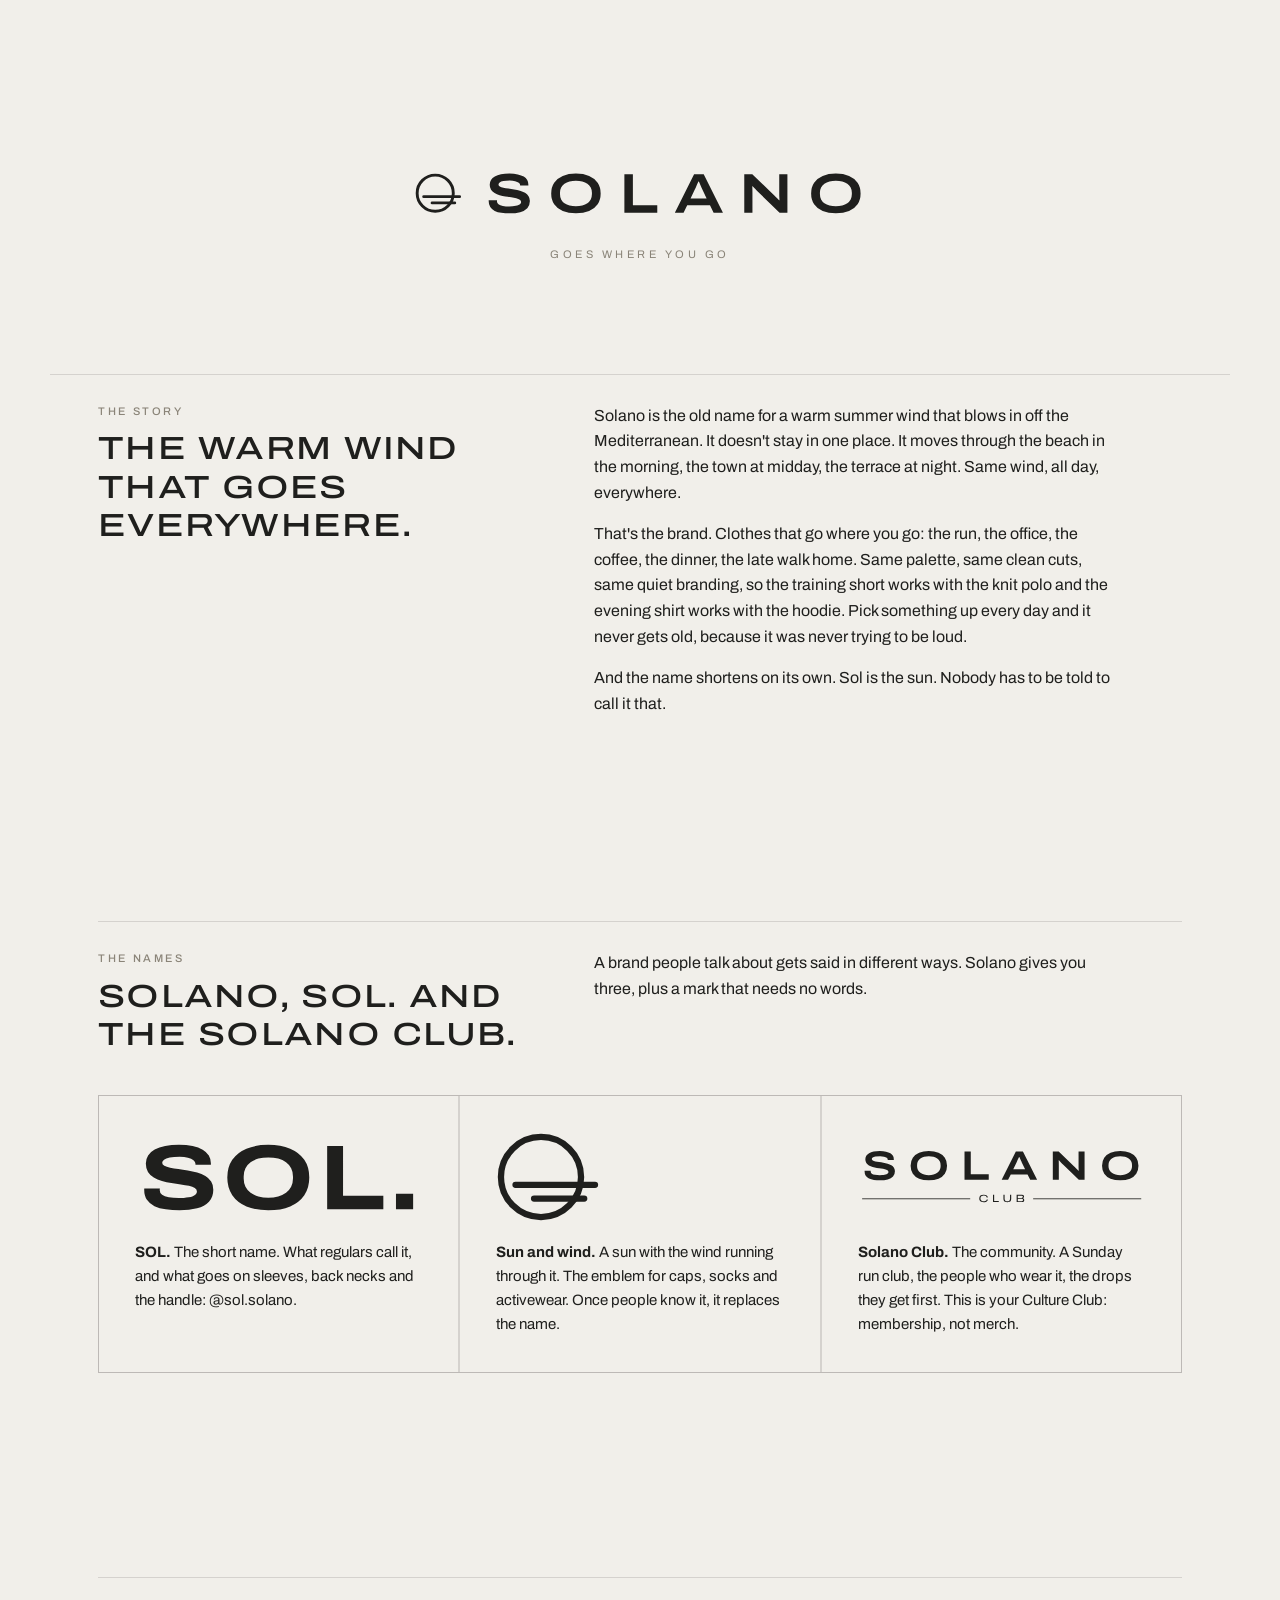
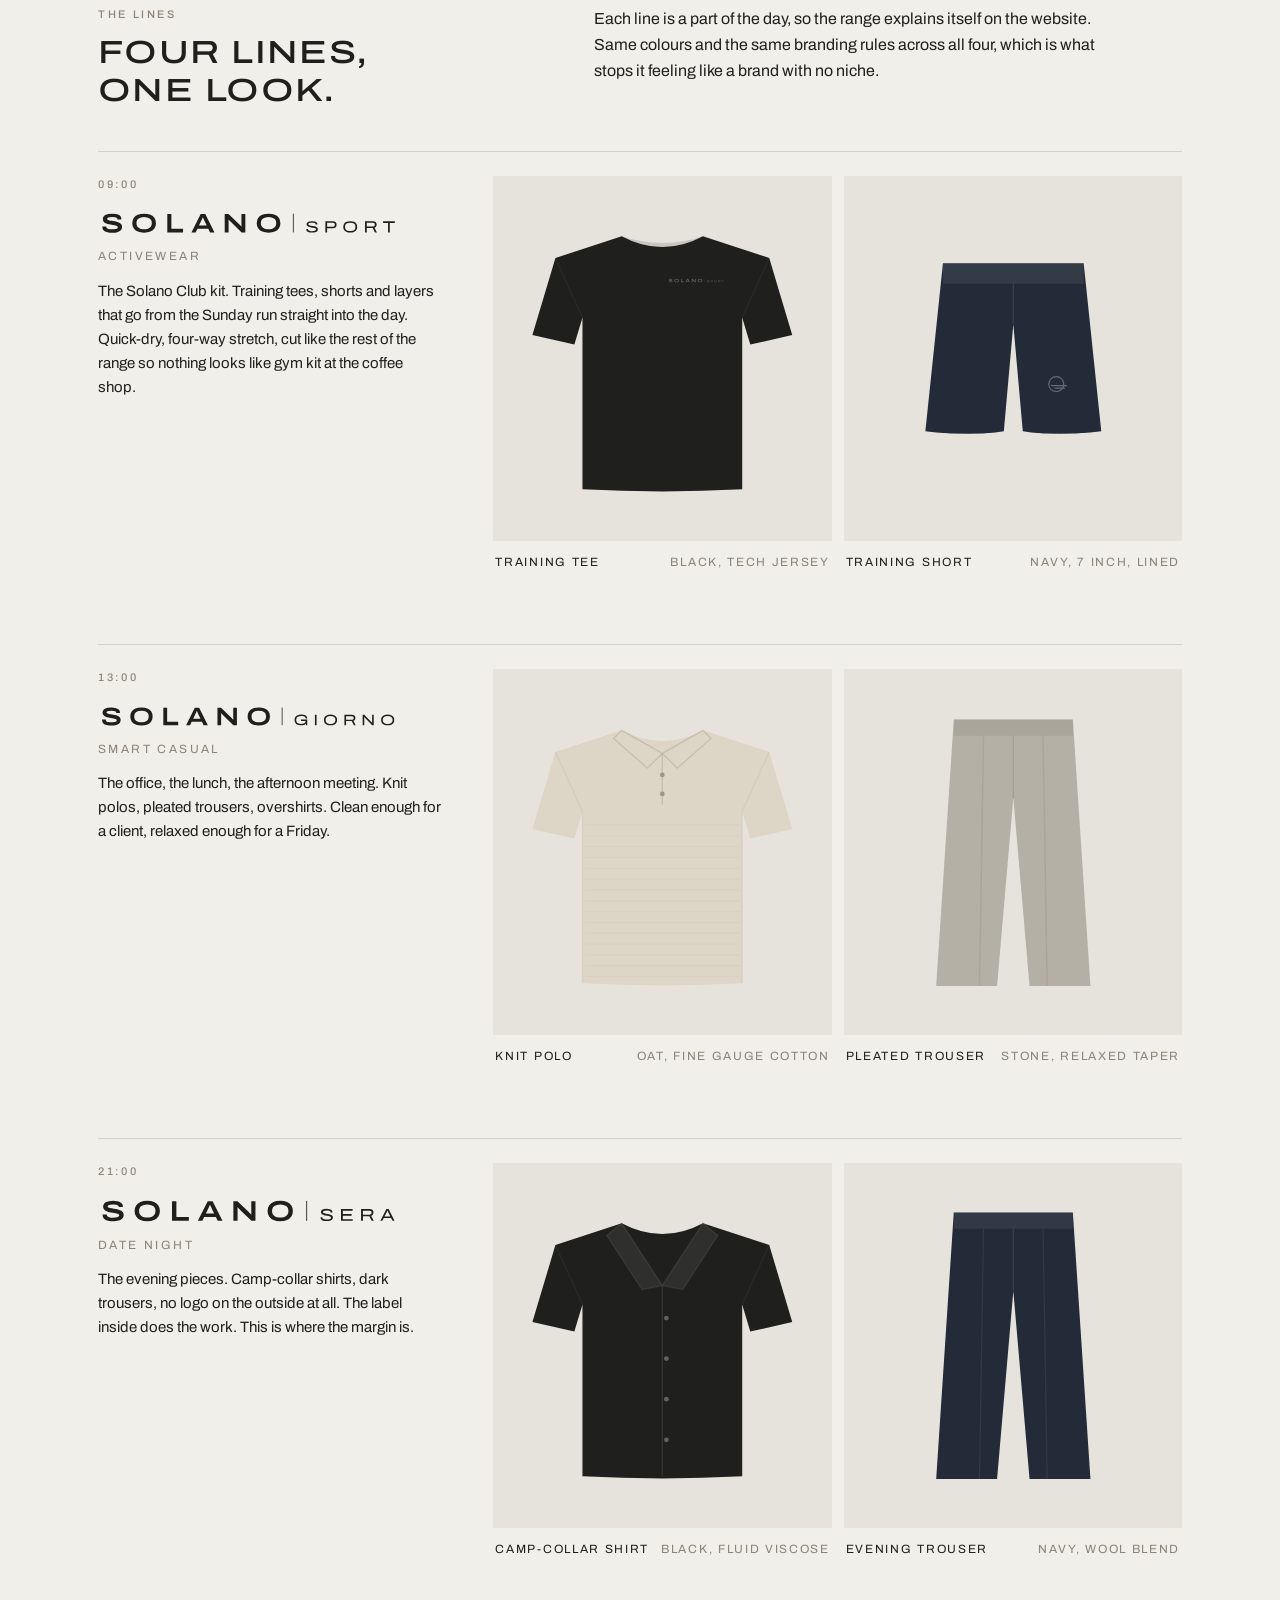
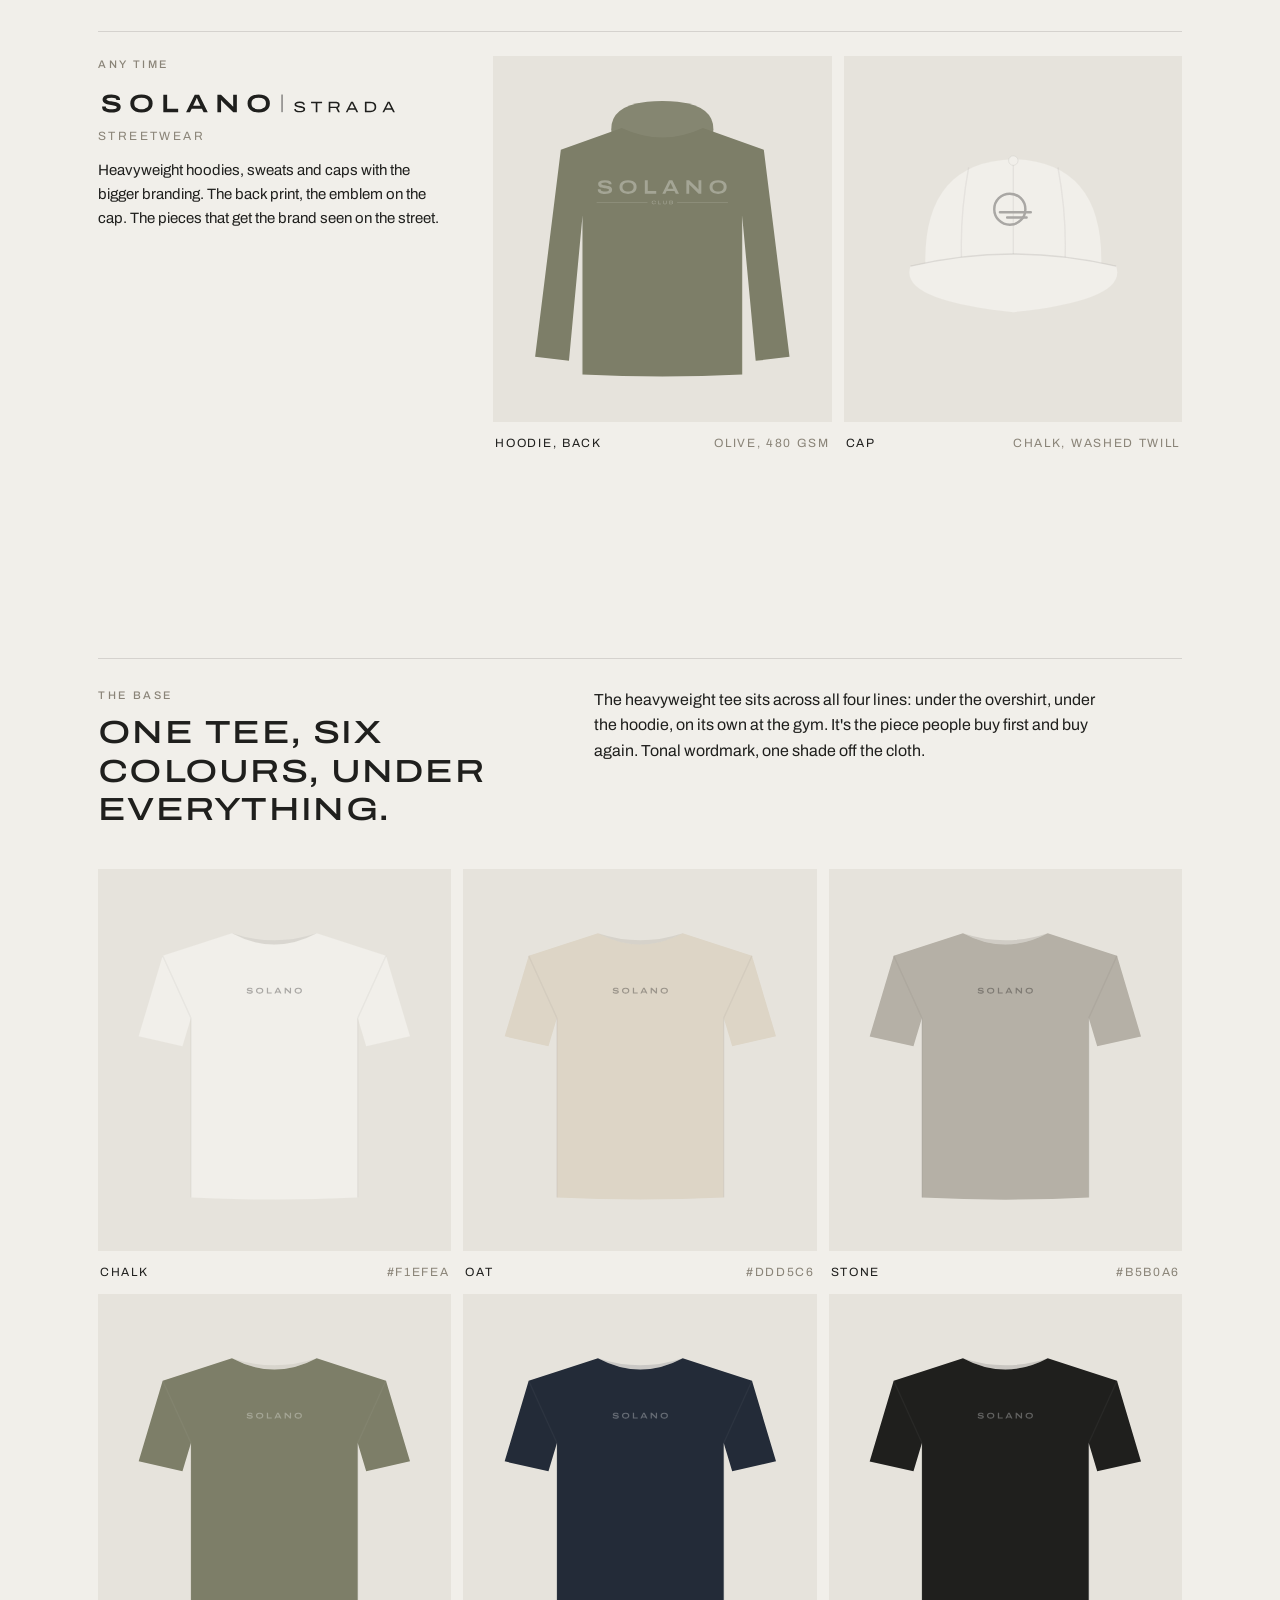
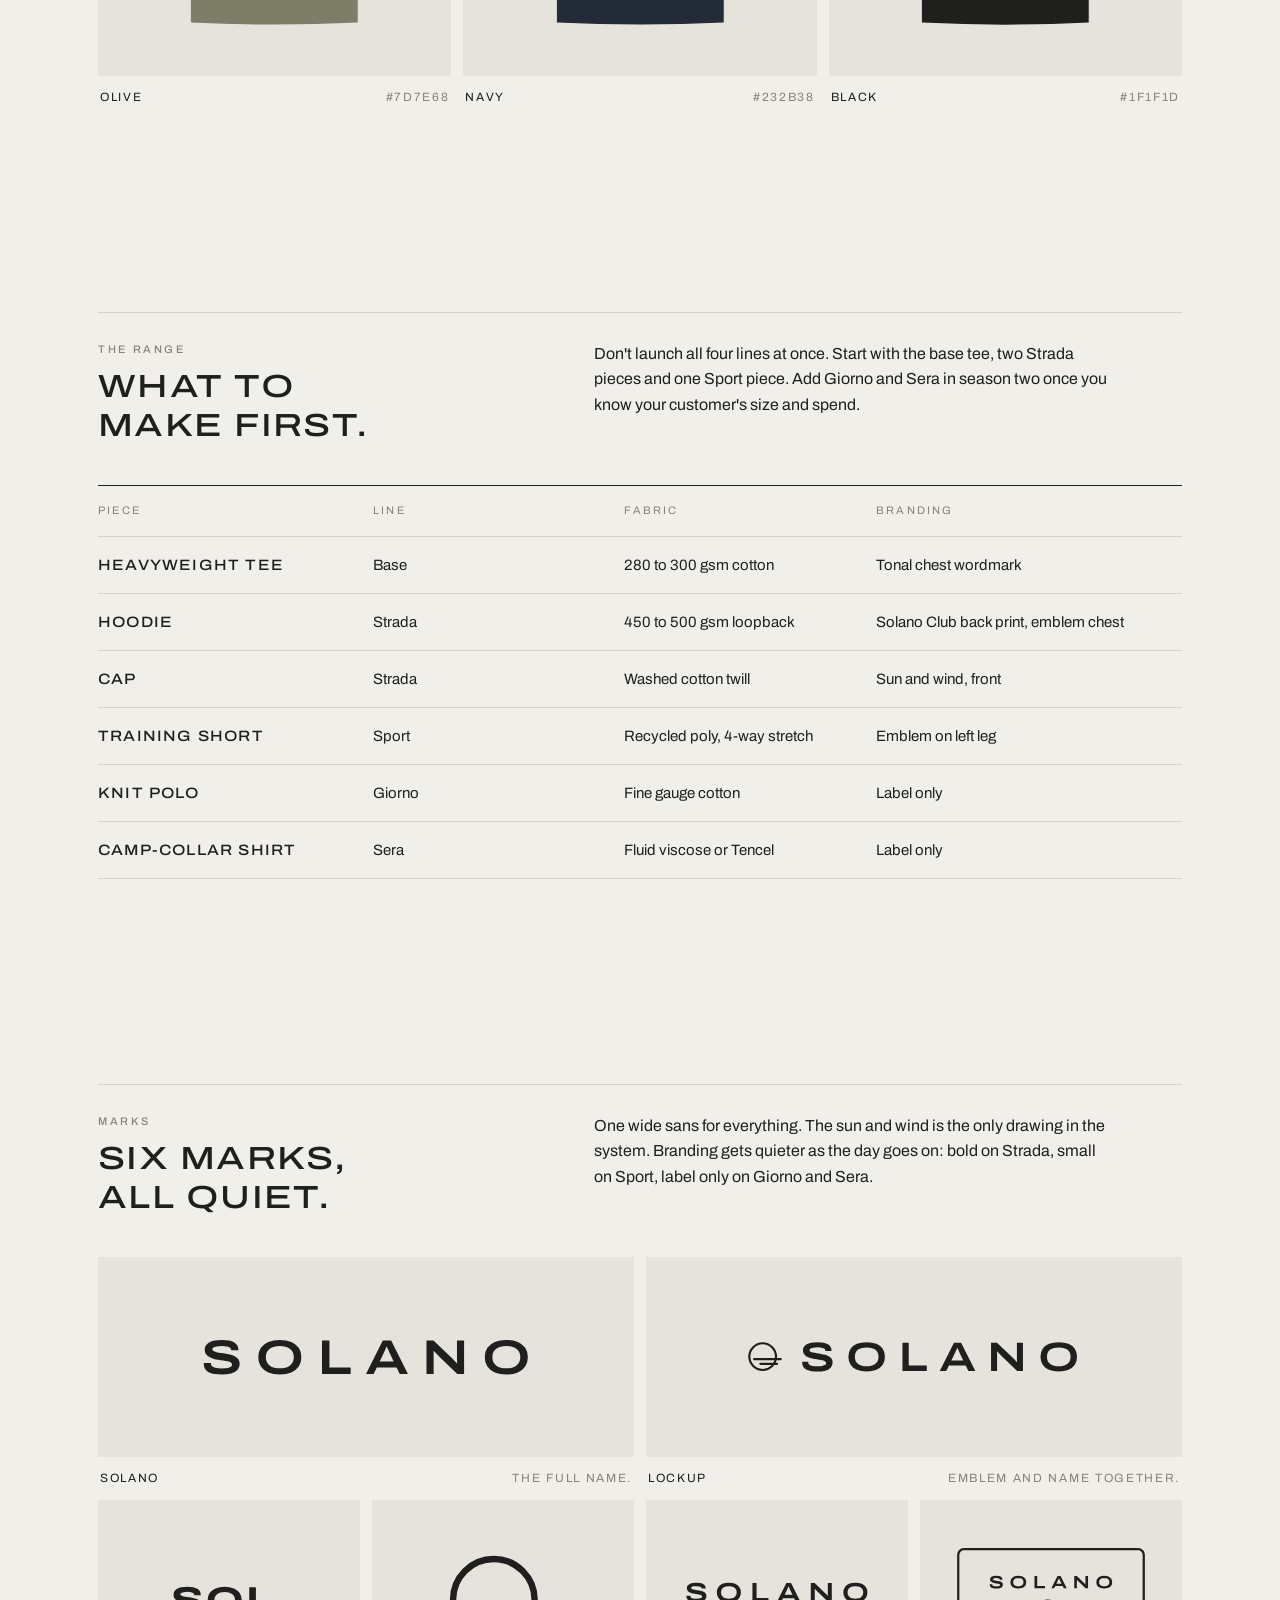
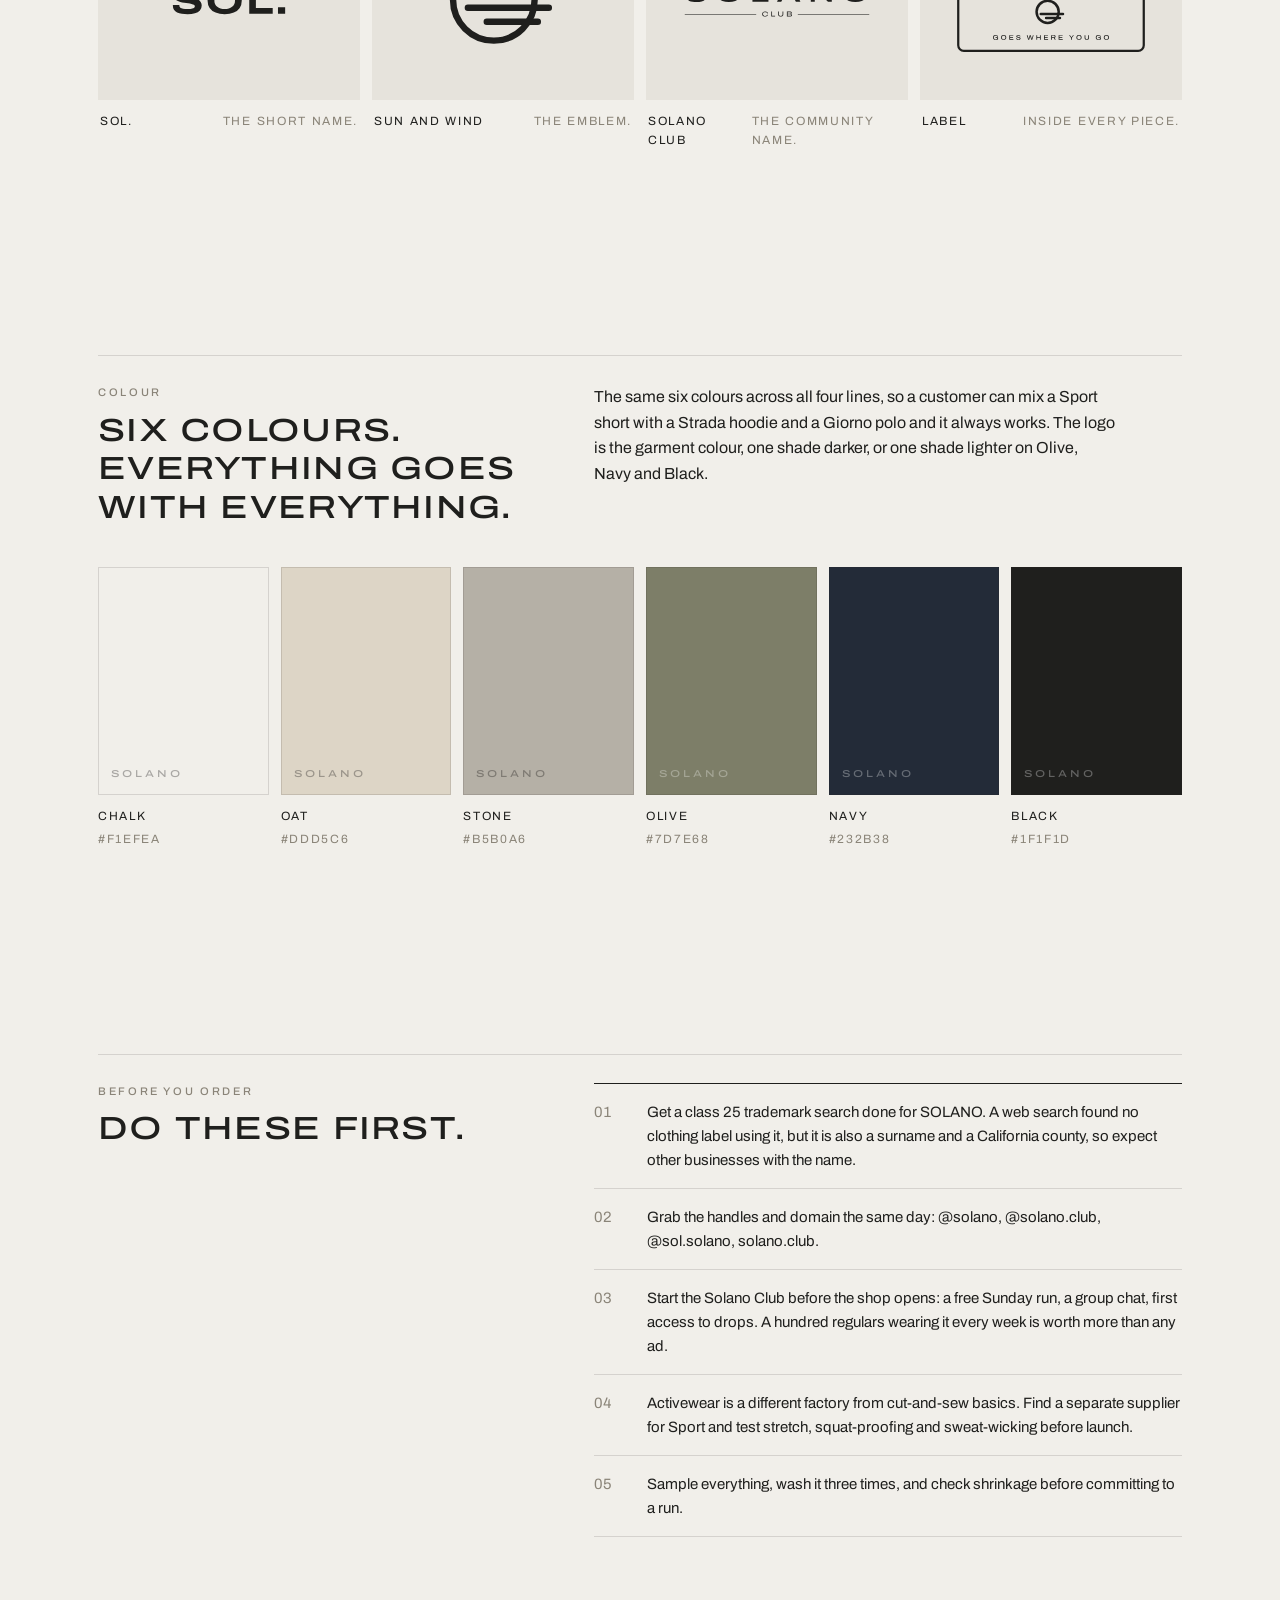
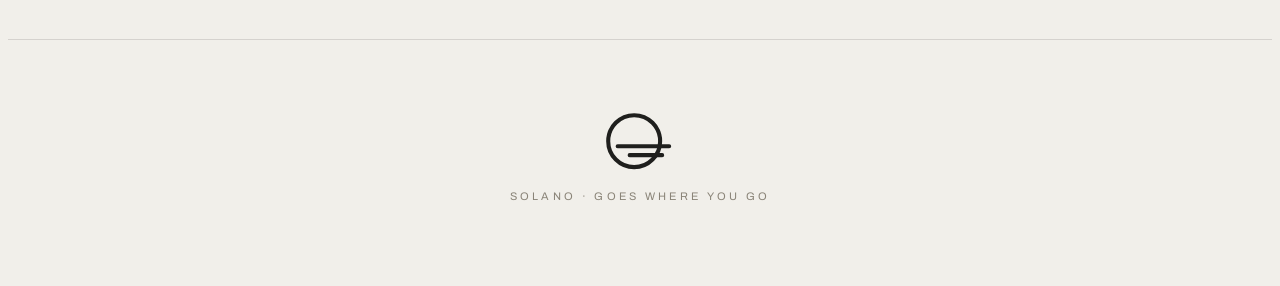
==== commit 2a85b382: "Rebuild Solano as a clean everyday brand with Solano Club and four lines Co-Authored-By: Claude Opus" ====
--- a/brand/brand-sheet.html
+++ b/brand/brand-sheet.html
@@ -1,5 +1,5 @@
 <!doctype html><html lang="en"><head><meta charset="utf-8"><meta name="viewport" content="width=device-width, initial-scale=1">
-<title>Ritmo</title>
+<title>Solano</title>
 <link rel="preconnect" href="https://fonts.googleapis.com">
 <link rel="preconnect" href="https://fonts.gstatic.com" crossorigin>
 <link rel="stylesheet" href="https://fonts.googleapis.com/css2?family=Archivo:wdth,wght@62..125,300..700&display=swap">
@@ -104,7 +104,7 @@
   .week > div > .dim { grid-column: 2; }
 }
 .hero-mark { max-width: 460px; }
-.m-r .logo { max-width: 80px; } .m-metronome .logo { max-width: 90px; } .m-stamp .logo { max-width: 240px; }
+.m-sol .logo { max-width: 120px; } .m-emblem .logo { max-width: 110px; } .m-stamp .logo { max-width: 240px; }
 .marks { grid-template-columns: repeat(12, 1fr); } .mark { grid-column: span 3; } .mark.m-wordmark, .mark.m-lockup { grid-column: span 6; }
 .lines { display: grid; gap: clamp(40px, 6vw, 72px); margin-top: 40px; }
 .line { display: grid; grid-template-columns: 1fr 2fr; gap: clamp(24px, 4vw, 56px); align-items: start; border-top: 1px solid var(--rule); padding-top: 24px; }
@@ -134,8 +134,8 @@
 
 <header>
   <div class="wrap">
-    <svg class="logo hero-mark" viewBox="0 0 677.676 89.9" fill="currentColor" role="img" aria-label="Ritmo"><g fill="none" stroke="currentColor" stroke-width="6.5" stroke-linejoin="round" stroke-linecap="round"><path d="M38.6 5.1H68.1L87.1 80.5H19.5Z"/><path d="M53.3 71.0L66.3 14.6"/></g><circle cx="60.5" cy="40.0" r="7.5"/><path transform="translate(142.7 79.90)" d="M9.7 0V-68.7H64.1Q71.4 -68.7 76.05 -65.75Q80.7 -62.8 83 -57.95Q85.3 -53.1 85.3 -47.2Q85.3 -41.1 82.15 -35.75Q79 -30.4 72.4 -27.4L87 0H69.9L57.3 -24.5H24.9V0ZM24.9 -37.1H59.9Q64.6 -37.1 67.15 -39.85Q69.7 -42.6 69.7 -46.9Q69.7 -49.8 68.6 -51.85Q67.5 -53.9 65.3 -54.95Q63.1 -56 59.9 -56H24.9ZM127.7 0V-68.7H142.9V0ZM211.7 0V-55.3H181.2V-68.7H257.4V-55.3H226.9V0ZM295.7 0V-68.7H319.3L335 -33.4Q335.7 -31.8 336.85 -28.95Q338 -26.1 339.25 -22.95Q340.5 -19.8 341.5 -17.2H342.2Q343.1 -19.5 344.3 -22.5Q345.5 -25.5 346.7 -28.4Q347.9 -31.3 348.7 -33.2L364.4 -68.7H387.5V0H372.3V-42Q372.3 -43.7 372.35 -45.8Q372.4 -47.9 372.5 -49.95Q372.6 -52 372.7 -53.5H371.9Q371.4 -52 370.6 -49.9Q369.8 -47.8 369 -45.7Q368.2 -43.6 367.5 -42L348.8 0H334L315.2 -42Q314.3 -44 313.45 -46.15Q312.6 -48.3 311.95 -50.25Q311.3 -52.2 310.8 -53.5H310Q310.1 -52.3 310.15 -50.35Q310.2 -48.4 310.25 -46.25Q310.3 -44.1 310.3 -42V0ZM474.06 1.2Q460.45 1.2 450.52 -2.95Q440.6 -7.1 435.25 -15.05Q429.9 -23 429.9 -34.35Q429.9 -45.8 435.25 -53.7Q440.6 -61.6 450.52 -65.75Q460.45 -69.9 474.06 -69.9Q487.8 -69.9 497.7 -65.75Q507.6 -61.6 512.95 -53.7Q518.3 -45.8 518.3 -34.35Q518.3 -23 512.95 -15.05Q507.6 -7.1 497.7 -2.95Q487.8 1.2 474.06 1.2ZM474.1 -11.5Q480.3 -11.5 485.5 -12.9Q490.7 -14.3 494.55 -17Q498.4 -19.7 500.55 -23.81Q502.7 -27.92 502.7 -33.3V-35.6Q502.7 -40.96 500.55 -45.03Q498.4 -49.1 494.55 -51.8Q490.7 -54.5 485.5 -55.85Q480.3 -57.2 474.1 -57.2Q467.9 -57.2 462.7 -55.85Q457.5 -54.5 453.65 -51.8Q449.8 -49.1 447.7 -45.03Q445.6 -40.96 445.6 -35.6V-33.3Q445.6 -27.92 447.7 -23.81Q449.8 -19.7 453.65 -17Q457.5 -14.3 462.7 -12.9Q467.9 -11.5 474.1 -11.5Z"/></svg>
-    <p class="sub">In tempo · Since 2026</p>
+    <svg class="logo hero-mark" viewBox="0 0 822.038 89.9" fill="currentColor" role="img" aria-label="Solano"><g fill="none" stroke="currentColor" stroke-width="5.2" stroke-linecap="round"><circle cx="45.0" cy="45.0" r="32.3"/><path d="M24.4 51.2H88.6M39.4 62.4H79.9"/></g><path transform="translate(134.6 79.90)" d="M43.2 1.2Q35.4 1.2 28.6 0.25Q21.8 -0.7 16.7 -3.15Q11.6 -5.6 8.75 -10Q5.9 -14.4 5.9 -21.3Q5.9 -21.5 5.9 -21.8Q5.9 -22.1 6 -22.3H21Q20.9 -21.9 20.85 -21.35Q20.8 -20.8 20.8 -20.1Q20.8 -17 23.5 -15.05Q26.2 -13.1 31.2 -12.2Q36.2 -11.3 42.9 -11.3Q45.8 -11.3 48.75 -11.55Q51.7 -11.8 54.4 -12.3Q57.1 -12.8 59.25 -13.7Q61.4 -14.6 62.65 -15.95Q63.9 -17.3 63.9 -19.1Q63.9 -21.7 61.55 -23.25Q59.2 -24.8 55.2 -25.8Q51.2 -26.8 46.2 -27.5Q41.2 -28.2 35.85 -29.05Q30.5 -29.9 25.5 -31.35Q20.5 -32.8 16.5 -35.1Q12.5 -37.4 10.15 -41.05Q7.8 -44.7 7.8 -50Q7.8 -54.8 10.1 -58.5Q12.4 -62.2 16.9 -64.75Q21.4 -67.3 27.95 -68.6Q34.5 -69.9 43 -69.9Q51.6 -69.9 58 -68.5Q64.4 -67.1 68.6 -64.5Q72.8 -61.9 74.85 -58.25Q76.9 -54.6 76.9 -50.1V-48.5H62.1V-49.8Q62.1 -52 59.7 -53.7Q57.3 -55.4 53.2 -56.4Q49.1 -57.4 43.9 -57.4Q36.7 -57.4 32.2 -56.5Q27.7 -55.6 25.6 -54.05Q23.5 -52.5 23.5 -50.6Q23.5 -48.3 25.85 -46.9Q28.2 -45.5 32.2 -44.65Q36.2 -43.8 41.2 -43.1Q46.2 -42.4 51.55 -41.5Q56.9 -40.6 61.9 -39.2Q66.9 -37.8 70.9 -35.45Q74.9 -33.1 77.25 -29.55Q79.6 -26 79.6 -20.8Q79.6 -12.8 75 -7.95Q70.4 -3.1 62.2 -0.95Q54 1.2 43.2 1.2ZM161.86 1.2Q148.25 1.2 138.32 -2.95Q128.4 -7.1 123.05 -15.05Q117.7 -23 117.7 -34.35Q117.7 -45.8 123.05 -53.7Q128.4 -61.6 138.32 -65.75Q148.25 -69.9 161.86 -69.9Q175.6 -69.9 185.5 -65.75Q195.4 -61.6 200.75 -53.7Q206.1 -45.8 206.1 -34.35Q206.1 -23 200.75 -15.05Q195.4 -7.1 185.5 -2.95Q175.6 1.2 161.86 1.2ZM161.9 -11.5Q168.1 -11.5 173.3 -12.9Q178.5 -14.3 182.35 -17Q186.2 -19.7 188.35 -23.81Q190.5 -27.92 190.5 -33.3V-35.6Q190.5 -40.96 188.35 -45.03Q186.2 -49.1 182.35 -51.8Q178.5 -54.5 173.3 -55.85Q168.1 -57.2 161.9 -57.2Q155.7 -57.2 150.5 -55.85Q145.3 -54.5 141.45 -51.8Q137.6 -49.1 135.5 -45.03Q133.4 -40.96 133.4 -35.6V-33.3Q133.4 -27.92 135.5 -23.81Q137.6 -19.7 141.45 -17Q145.3 -14.3 150.5 -12.9Q155.7 -11.5 161.9 -11.5ZM248.5 0V-68.7H263.7V-13.4H307.3V0ZM338.7 0 373.1 -68.7H390.3L424.7 0H408L401.5 -13.3H360.8L354.3 0ZM366.8 -25.6H395.5L387.5 -42.4Q387 -43.5 386.05 -45.65Q385.1 -47.8 384.15 -50.05Q383.2 -52.3 382.45 -53.95Q381.7 -55.6 381.6 -55.7H380.8Q379.9 -53.7 378.75 -51.1Q377.6 -48.5 376.55 -46.1Q375.5 -43.7 374.8 -42.3ZM462.8 0V-68.7H477.1L514.7 -32.6Q516 -31.5 517.8 -29.6Q519.6 -27.7 521.55 -25.7Q523.5 -23.7 524.9 -22.1H525.7Q525.6 -24.3 525.45 -27.45Q525.3 -30.6 525.3 -32.6V-68.7H539.9V0H525.9L488.2 -36.5Q485.5 -39.1 482.55 -42.25Q479.6 -45.4 477.8 -47.3H477.1Q477.2 -46 477.3 -42.75Q477.4 -39.5 477.4 -35.3V0ZM626.46 1.2Q612.85 1.2 602.92 -2.95Q593 -7.1 587.65 -15.05Q582.3 -23 582.3 -34.35Q582.3 -45.8 587.65 -53.7Q593 -61.6 602.92 -65.75Q612.85 -69.9 626.46 -69.9Q640.2 -69.9 650.1 -65.75Q660 -61.6 665.35 -53.7Q670.7 -45.8 670.7 -34.35Q670.7 -23 665.35 -15.05Q660 -7.1 650.1 -2.95Q640.2 1.2 626.46 1.2ZM626.5 -11.5Q632.7 -11.5 637.9 -12.9Q643.1 -14.3 646.95 -17Q650.8 -19.7 652.95 -23.81Q655.1 -27.92 655.1 -33.3V-35.6Q655.1 -40.96 652.95 -45.03Q650.8 -49.1 646.95 -51.8Q643.1 -54.5 637.9 -55.85Q632.7 -57.2 626.5 -57.2Q620.3 -57.2 615.1 -55.85Q609.9 -54.5 606.05 -51.8Q602.2 -49.1 600.1 -45.03Q598 -40.96 598 -35.6V-33.3Q598 -27.92 600.1 -23.81Q602.2 -19.7 606.05 -17Q609.9 -14.3 615.1 -12.9Q620.3 -11.5 626.5 -11.5Z"/></svg>
+    <p class="sub">Goes where you go</p>
   </div>
 </header>
 
@@ -144,26 +144,26 @@
     <div class="wrap intro">
       <div>
         <p class="label">The story</p>
-        <h2>Every day has a rhythm. Dress for all of it.</h2>
+        <h2>The warm wind that goes everywhere.</h2>
       </div>
       <div class="copy">
-        <p>Ritmo is Italian for rhythm. Every good day has one: the early session, the commute, the work, the dinner, the walk home. The trouble is most wardrobes break the rhythm. Gym kit that only works at the gym. Work clothes that only work at work. One good shirt saved for going out.</p>
-        <p>Ritmo is one wardrobe that keeps time with the whole day. Same palette, same clean cuts, same quiet branding, so the training short works with the knit polo and the evening shirt works with the hoodie. You don't stop to change who you are between 9am and 9pm. You just keep moving.</p>
-        <p>That's why one brand can do activewear, smart casual, date night and streetwear without feeling like four labels. The niche is the rhythm.</p>
-      </div>
-    </div>
-  </section>
-
-  <section>
-    <div class="wrap">
-      <div class="intro">
-        <div><p class="label">The names</p><h2>Ritmo, R. and a metronome that keeps time.</h2></div>
-        <div class="copy"><p>Ritmo is already short, two syllables, easy in any accent. The monogram and the metronome give you ways to brand a piece with no words on it at all.</p></div>
+        <p>Solano is the old name for a warm summer wind that blows in off the Mediterranean. It doesn't stay in one place. It moves through the beach in the morning, the town at midday, the terrace at night. Same wind, all day, everywhere.</p>
+        <p>That's the brand. Clothes that go where you go: the run, the office, the coffee, the dinner, the late walk home. Same palette, same clean cuts, same quiet branding, so the training short works with the knit polo and the evening shirt works with the hoodie. Pick something up every day and it never gets old, because it was never trying to be loud.</p>
+        <p>And the name shortens on its own. Sol is the sun. Nobody has to be told to call it that.</p>
+      </div>
+    </div>
+  </section>
+
+  <section>
+    <div class="wrap">
+      <div class="intro">
+        <div><p class="label">The names</p><h2>Solano, Sol. and the Solano Club.</h2></div>
+        <div class="copy"><p>A brand people talk about gets said in different ways. Solano gives you three, plus a mark that needs no words.</p></div>
       </div>
       <div class="trio">
-        <div><div class="art"><svg class="logo inline-n9" viewBox="0 0 132.983 88.7217" fill="currentColor" role="img" aria-label="Ritmo r"><path transform="translate(0.80 78.72)" d="M9.2 0V-68.72H64.73Q72.12 -68.72 76.88 -65.72Q81.63 -62.71 84 -57.79Q86.37 -52.86 86.37 -46.94Q86.37 -40.67 83.24 -35.32Q80.11 -29.97 73.66 -26.92L88.04 0H68.6L56.47 -23.85H26.47V0ZM26.47 -37.43H59.55Q63.84 -37.43 66.25 -39.96Q68.66 -42.49 68.66 -46.53Q68.66 -49.26 67.6 -51.18Q66.54 -53.1 64.51 -54.08Q62.47 -55.07 59.55 -55.07H26.47ZM103.52 0V-16.69H122.18V0Z"/></svg></div><p><b>R.</b> The monogram. Sleeves, back necks, buttons, the profile picture. Handle: @ritmo.studio.</p></div>
-        <div><div class="art"><svg class="logo inline-clock" viewBox="0 0 200 200" fill="currentColor" role="img" aria-label="Ritmo metronome"><g fill="none" stroke="currentColor" stroke-width="14.0" stroke-linejoin="round" stroke-linecap="round"><path d="M67.4 11.7H132.6L174.9 178.7H25.1Z"/><path d="M100.0 157.6L128.8 32.8"/></g><circle cx="115.8" cy="89.0" r="16.1"/></svg></div><p><b>The metronome.</b> The thing that keeps time. The emblem for caps, socks and the activewear. Once people know it, it replaces the name.</p></div>
-        <div><div class="art"><svg class="logo inline-stamp" viewBox="0 0 545 145.9" fill="currentColor" role="img" aria-label="Ritmo stamp"><path transform="translate(10 79.90)" d="M9.7 0V-68.7H64.1Q71.4 -68.7 76.05 -65.75Q80.7 -62.8 83 -57.95Q85.3 -53.1 85.3 -47.2Q85.3 -41.1 82.15 -35.75Q79 -30.4 72.4 -27.4L87 0H69.9L57.3 -24.5H24.9V0ZM24.9 -37.1H59.9Q64.6 -37.1 67.15 -39.85Q69.7 -42.6 69.7 -46.9Q69.7 -49.8 68.6 -51.85Q67.5 -53.9 65.3 -54.95Q63.1 -56 59.9 -56H24.9ZM127.7 0V-68.7H142.9V0ZM211.7 0V-55.3H181.2V-68.7H257.4V-55.3H226.9V0ZM295.7 0V-68.7H319.3L335 -33.4Q335.7 -31.8 336.85 -28.95Q338 -26.1 339.25 -22.95Q340.5 -19.8 341.5 -17.2H342.2Q343.1 -19.5 344.3 -22.5Q345.5 -25.5 346.7 -28.4Q347.9 -31.3 348.7 -33.2L364.4 -68.7H387.5V0H372.3V-42Q372.3 -43.7 372.35 -45.8Q372.4 -47.9 372.5 -49.95Q372.6 -52 372.7 -53.5H371.9Q371.4 -52 370.6 -49.9Q369.8 -47.8 369 -45.7Q368.2 -43.6 367.5 -42L348.8 0H334L315.2 -42Q314.3 -44 313.45 -46.15Q312.6 -48.3 311.95 -50.25Q311.3 -52.2 310.8 -53.5H310Q310.1 -52.3 310.15 -50.35Q310.2 -48.4 310.25 -46.25Q310.3 -44.1 310.3 -42V0ZM474.06 1.2Q460.45 1.2 450.52 -2.95Q440.6 -7.1 435.25 -15.05Q429.9 -23 429.9 -34.35Q429.9 -45.8 435.25 -53.7Q440.6 -61.6 450.52 -65.75Q460.45 -69.9 474.06 -69.9Q487.8 -69.9 497.7 -65.75Q507.6 -61.6 512.95 -53.7Q518.3 -45.8 518.3 -34.35Q518.3 -23 512.95 -15.05Q507.6 -7.1 497.7 -2.95Q487.8 1.2 474.06 1.2ZM474.1 -11.5Q480.3 -11.5 485.5 -12.9Q490.7 -14.3 494.55 -17Q498.4 -19.7 500.55 -23.81Q502.7 -27.92 502.7 -33.3V-35.6Q502.7 -40.96 500.55 -45.03Q498.4 -49.1 494.55 -51.8Q490.7 -54.5 485.5 -55.85Q480.3 -57.2 474.1 -57.2Q467.9 -57.2 462.7 -55.85Q457.5 -54.5 453.65 -51.8Q449.8 -49.1 447.7 -45.03Q445.6 -40.96 445.6 -35.6V-33.3Q445.6 -27.92 447.7 -23.81Q449.8 -19.7 453.65 -17Q457.5 -14.3 462.7 -12.9Q467.9 -11.5 474.1 -11.5Z"/><path d="M175.39 133.9V117.42H178V133.9ZM190.36 133.9V117.42H192.9L203.23 127.9Q203.5 128.15 203.86 128.54Q204.23 128.93 204.6 129.31Q204.97 129.7 205.23 130.01H205.41Q205.4 129.56 205.38 128.87Q205.36 128.18 205.36 127.66V117.42H207.9V133.9H205.49L195.1 123.32Q194.54 122.76 193.95 122.12Q193.37 121.48 193.02 121.11H192.86Q192.87 121.51 192.88 122.27Q192.9 123.03 192.9 123.8V133.9ZM241.02 133.9V119.72H233.57V117.42H251.08V119.72H243.63V133.9ZM261.55 133.9V117.42H277.78V119.63H264.16V124.36H276.42V126.57H264.16V131.69H277.98V133.9ZM289.6 133.9V117.42H293.57L298.56 127.74Q298.73 128.09 298.98 128.67Q299.24 129.25 299.5 129.86Q299.76 130.48 299.97 130.99H300.12Q300.3 130.54 300.55 129.96Q300.79 129.38 301.05 128.79Q301.31 128.21 301.51 127.78L306.5 117.42H310.41V133.9H307.8V123.3Q307.8 122.87 307.81 122.31Q307.82 121.75 307.84 121.21Q307.85 120.66 307.86 120.26H307.68Q307.55 120.58 307.36 121.04Q307.17 121.5 306.97 121.97Q306.77 122.43 306.59 122.79L301.25 133.9H298.68L293.33 122.79Q293.12 122.34 292.91 121.86Q292.7 121.38 292.53 120.96Q292.36 120.53 292.24 120.26H292.06Q292.08 120.62 292.09 121.15Q292.1 121.69 292.11 122.25Q292.11 122.81 292.11 123.3V133.9ZM322.77 133.9V117.42H334.45Q336.01 117.42 337.15 118.09Q338.29 118.75 338.91 119.91Q339.53 121.06 339.53 122.56Q339.53 124.04 338.91 125.21Q338.29 126.37 337.14 127.03Q335.99 127.7 334.42 127.7H325.38V133.9ZM325.38 125.49H333.78Q335.3 125.49 336.09 124.69Q336.88 123.89 336.88 122.57Q336.88 121.68 336.51 121.02Q336.14 120.36 335.46 120Q334.77 119.63 333.78 119.63H325.38ZM359.9 134.19Q356.69 134.19 354.35 133.21Q352.01 132.23 350.75 130.33Q349.49 128.42 349.49 125.66Q349.49 122.87 350.75 120.98Q352.01 119.09 354.35 118.11Q356.69 117.14 359.9 117.14Q363.15 117.14 365.48 118.11Q367.81 119.09 369.07 120.98Q370.32 122.87 370.32 125.66Q370.32 128.42 369.07 130.33Q367.81 132.23 365.48 133.21Q363.15 134.19 359.9 134.19ZM359.92 131.98Q361.57 131.98 362.97 131.62Q364.37 131.27 365.42 130.53Q366.47 129.8 367.06 128.65Q367.65 127.5 367.65 125.91V125.37Q367.65 123.8 367.06 122.66Q366.47 121.51 365.42 120.78Q364.37 120.05 362.97 119.7Q361.57 119.34 359.92 119.34Q358.27 119.34 356.86 119.7Q355.46 120.05 354.4 120.78Q353.34 121.51 352.76 122.66Q352.18 123.8 352.18 125.37V125.91Q352.18 127.5 352.76 128.65Q353.34 129.8 354.4 130.53Q355.46 131.27 356.86 131.62Q358.27 131.98 359.92 131.98Z"/><rect x="10" y="124.9" width="142.8" height="2"/><rect x="392.2" y="124.9" width="142.8" height="2"/></svg></div><p><b>In Tempo.</b> Italian for "in time" and "on time". The sign-off on hang tags, packaging, back prints and every email.</p></div>
+        <div><div class="art"><svg class="logo inline-n9" viewBox="0 0 312.431 89.9217" fill="currentColor" role="img" aria-label="Solano sol"><path transform="translate(4.45 79.92)" d="M43.98 1.2Q35.94 1.2 28.95 0.23Q21.95 -0.74 16.7 -3.22Q11.45 -5.69 8.5 -10.12Q5.55 -14.55 5.55 -21.45Q5.55 -21.65 5.55 -21.96Q5.55 -22.27 5.65 -22.52H22.63Q22.53 -22.12 22.49 -21.61Q22.45 -21.1 22.45 -20.49Q22.45 -17.41 25 -15.54Q27.55 -13.67 32.24 -12.84Q36.94 -12.02 43.2 -12.02Q45.89 -12.02 48.64 -12.22Q51.4 -12.43 53.93 -12.88Q56.47 -13.32 58.49 -14.13Q60.51 -14.95 61.69 -16.19Q62.88 -17.43 62.88 -19.12Q62.88 -21.55 60.55 -22.98Q58.22 -24.41 54.25 -25.31Q50.29 -26.21 45.34 -26.87Q40.4 -27.53 35.1 -28.37Q29.8 -29.2 24.86 -30.65Q19.91 -32.1 15.95 -34.45Q11.98 -36.79 9.65 -40.5Q7.32 -44.2 7.32 -49.57Q7.32 -54.63 9.81 -58.43Q12.29 -62.24 16.99 -64.8Q21.68 -67.37 28.33 -68.64Q34.98 -69.92 43.28 -69.92Q51.71 -69.92 58.21 -68.58Q64.7 -67.23 69.13 -64.65Q73.56 -62.07 75.82 -58.34Q78.07 -54.6 78.07 -49.82V-48.3H61.3V-49.41Q61.3 -51.57 59.13 -53.23Q56.97 -54.9 53.13 -55.89Q49.3 -56.88 44.2 -56.88Q37.53 -56.88 33.31 -56.04Q29.09 -55.21 27.11 -53.77Q25.13 -52.33 25.13 -50.58Q25.13 -48.39 27.46 -47.07Q29.79 -45.76 33.75 -44.98Q37.72 -44.19 42.67 -43.53Q47.61 -42.88 52.91 -42.01Q58.2 -41.14 63.15 -39.75Q68.1 -38.37 72.06 -36Q76.03 -33.64 78.36 -30.06Q80.69 -26.48 80.69 -21.23Q80.69 -13.13 76.01 -8.18Q71.33 -3.23 63.06 -1.02Q54.78 1.2 43.98 1.2ZM140.45 1.2Q126.75 1.2 116.74 -2.98Q106.73 -7.17 101.33 -15.12Q95.92 -23.07 95.92 -34.35Q95.92 -45.73 101.33 -53.66Q106.73 -61.58 116.74 -65.75Q126.75 -69.92 140.45 -69.92Q154.3 -69.92 164.28 -65.75Q174.25 -61.58 179.66 -53.66Q185.06 -45.73 185.06 -34.35Q185.06 -23.07 179.66 -15.12Q174.25 -7.17 164.28 -2.98Q154.3 1.2 140.45 1.2ZM140.49 -12.46Q146.37 -12.46 151.26 -13.82Q156.16 -15.19 159.76 -17.82Q163.36 -20.44 165.34 -24.35Q167.33 -28.26 167.33 -33.3V-35.62Q167.33 -40.64 165.34 -44.51Q163.36 -48.38 159.76 -51Q156.16 -53.61 151.26 -54.94Q146.37 -56.27 140.49 -56.27Q134.62 -56.27 129.72 -54.94Q124.83 -53.61 121.23 -51Q117.63 -48.38 115.68 -44.51Q113.73 -40.64 113.73 -35.62V-33.3Q113.73 -28.26 115.68 -24.35Q117.63 -20.44 121.23 -17.82Q124.83 -15.19 129.72 -13.82Q134.62 -12.46 140.49 -12.46ZM204.5 0V-68.72H221.77V-14.6H265.58V0ZM279.32 0V-16.69H297.98V0Z"/></svg></div><p><b>SOL.</b> The short name. What regulars call it, and what goes on sleeves, back necks and the handle: @sol.solano.</p></div>
+        <div><div class="art"><svg class="logo inline-clock" viewBox="0 0 240 200" fill="currentColor" role="img" aria-label="Solano emblem"><g fill="none" stroke="currentColor" stroke-width="14.0" stroke-linecap="round"><circle cx="100.0" cy="100.0" r="89.0"/><path d="M43.4 117.3H220.0M84.6 148.0H196.0"/></g></svg></div><p><b>Sun and wind.</b> A sun with the wind running through it. The emblem for caps, socks and activewear. Once people know it, it replaces the name.</p></div>
+        <div><div class="art"><svg class="logo inline-stamp" viewBox="0 0 697.4 145.9" fill="currentColor" role="img" aria-label="Solano club"><path transform="translate(10 79.90)" d="M43.2 1.2Q35.4 1.2 28.6 0.25Q21.8 -0.7 16.7 -3.15Q11.6 -5.6 8.75 -10Q5.9 -14.4 5.9 -21.3Q5.9 -21.5 5.9 -21.8Q5.9 -22.1 6 -22.3H21Q20.9 -21.9 20.85 -21.35Q20.8 -20.8 20.8 -20.1Q20.8 -17 23.5 -15.05Q26.2 -13.1 31.2 -12.2Q36.2 -11.3 42.9 -11.3Q45.8 -11.3 48.75 -11.55Q51.7 -11.8 54.4 -12.3Q57.1 -12.8 59.25 -13.7Q61.4 -14.6 62.65 -15.95Q63.9 -17.3 63.9 -19.1Q63.9 -21.7 61.55 -23.25Q59.2 -24.8 55.2 -25.8Q51.2 -26.8 46.2 -27.5Q41.2 -28.2 35.85 -29.05Q30.5 -29.9 25.5 -31.35Q20.5 -32.8 16.5 -35.1Q12.5 -37.4 10.15 -41.05Q7.8 -44.7 7.8 -50Q7.8 -54.8 10.1 -58.5Q12.4 -62.2 16.9 -64.75Q21.4 -67.3 27.95 -68.6Q34.5 -69.9 43 -69.9Q51.6 -69.9 58 -68.5Q64.4 -67.1 68.6 -64.5Q72.8 -61.9 74.85 -58.25Q76.9 -54.6 76.9 -50.1V-48.5H62.1V-49.8Q62.1 -52 59.7 -53.7Q57.3 -55.4 53.2 -56.4Q49.1 -57.4 43.9 -57.4Q36.7 -57.4 32.2 -56.5Q27.7 -55.6 25.6 -54.05Q23.5 -52.5 23.5 -50.6Q23.5 -48.3 25.85 -46.9Q28.2 -45.5 32.2 -44.65Q36.2 -43.8 41.2 -43.1Q46.2 -42.4 51.55 -41.5Q56.9 -40.6 61.9 -39.2Q66.9 -37.8 70.9 -35.45Q74.9 -33.1 77.25 -29.55Q79.6 -26 79.6 -20.8Q79.6 -12.8 75 -7.95Q70.4 -3.1 62.2 -0.95Q54 1.2 43.2 1.2ZM161.86 1.2Q148.25 1.2 138.32 -2.95Q128.4 -7.1 123.05 -15.05Q117.7 -23 117.7 -34.35Q117.7 -45.8 123.05 -53.7Q128.4 -61.6 138.32 -65.75Q148.25 -69.9 161.86 -69.9Q175.6 -69.9 185.5 -65.75Q195.4 -61.6 200.75 -53.7Q206.1 -45.8 206.1 -34.35Q206.1 -23 200.75 -15.05Q195.4 -7.1 185.5 -2.95Q175.6 1.2 161.86 1.2ZM161.9 -11.5Q168.1 -11.5 173.3 -12.9Q178.5 -14.3 182.35 -17Q186.2 -19.7 188.35 -23.81Q190.5 -27.92 190.5 -33.3V-35.6Q190.5 -40.96 188.35 -45.03Q186.2 -49.1 182.35 -51.8Q178.5 -54.5 173.3 -55.85Q168.1 -57.2 161.9 -57.2Q155.7 -57.2 150.5 -55.85Q145.3 -54.5 141.45 -51.8Q137.6 -49.1 135.5 -45.03Q133.4 -40.96 133.4 -35.6V-33.3Q133.4 -27.92 135.5 -23.81Q137.6 -19.7 141.45 -17Q145.3 -14.3 150.5 -12.9Q155.7 -11.5 161.9 -11.5ZM248.5 0V-68.7H263.7V-13.4H307.3V0ZM338.7 0 373.1 -68.7H390.3L424.7 0H408L401.5 -13.3H360.8L354.3 0ZM366.8 -25.6H395.5L387.5 -42.4Q387 -43.5 386.05 -45.65Q385.1 -47.8 384.15 -50.05Q383.2 -52.3 382.45 -53.95Q381.7 -55.6 381.6 -55.7H380.8Q379.9 -53.7 378.75 -51.1Q377.6 -48.5 376.55 -46.1Q375.5 -43.7 374.8 -42.3ZM462.8 0V-68.7H477.1L514.7 -32.6Q516 -31.5 517.8 -29.6Q519.6 -27.7 521.55 -25.7Q523.5 -23.7 524.9 -22.1H525.7Q525.6 -24.3 525.45 -27.45Q525.3 -30.6 525.3 -32.6V-68.7H539.9V0H525.9L488.2 -36.5Q485.5 -39.1 482.55 -42.25Q479.6 -45.4 477.8 -47.3H477.1Q477.2 -46 477.3 -42.75Q477.4 -39.5 477.4 -35.3V0ZM626.46 1.2Q612.85 1.2 602.92 -2.95Q593 -7.1 587.65 -15.05Q582.3 -23 582.3 -34.35Q582.3 -45.8 587.65 -53.7Q593 -61.6 602.92 -65.75Q612.85 -69.9 626.46 -69.9Q640.2 -69.9 650.1 -65.75Q660 -61.6 665.35 -53.7Q670.7 -45.8 670.7 -34.35Q670.7 -23 665.35 -15.05Q660 -7.1 650.1 -2.95Q640.2 1.2 626.46 1.2ZM626.5 -11.5Q632.7 -11.5 637.9 -12.9Q643.1 -14.3 646.95 -17Q650.8 -19.7 652.95 -23.81Q655.1 -27.92 655.1 -33.3V-35.6Q655.1 -40.96 652.95 -45.03Q650.8 -49.1 646.95 -51.8Q643.1 -54.5 637.9 -55.85Q632.7 -57.2 626.5 -57.2Q620.3 -57.2 615.1 -55.85Q609.9 -54.5 606.05 -51.8Q602.2 -49.1 600.1 -45.03Q598 -40.96 598 -35.6V-33.3Q598 -27.92 600.1 -23.81Q602.2 -19.7 606.05 -17Q609.9 -14.3 615.1 -12.9Q620.3 -11.5 626.5 -11.5Z"/><path d="M305.04 134.21Q301.55 134.21 299.16 133.15Q296.77 132.09 295.56 130.03Q294.35 127.96 294.35 124.97Q294.35 120.55 297.1 118.14Q299.86 115.74 304.98 115.74Q307.96 115.74 310.23 116.52Q312.49 117.3 313.76 118.84Q315.03 120.38 315.03 122.67H312.24Q312.24 121.07 311.32 120.07Q310.4 119.06 308.76 118.6Q307.11 118.13 304.93 118.13Q302.66 118.13 300.93 118.85Q299.2 119.57 298.22 121.01Q297.24 122.46 297.24 124.63V125.27Q297.24 127.53 298.23 128.97Q299.22 130.42 300.97 131.12Q302.73 131.82 305.02 131.82Q307.25 131.82 308.88 131.34Q310.51 130.86 311.41 129.86Q312.31 128.86 312.31 127.31H315.06Q315.06 129.58 313.78 131.12Q312.51 132.66 310.26 133.44Q308 134.21 305.04 134.21ZM327.64 133.9V116.05H330.47V131.41H341.68V133.9ZM362.41 134.21Q359.2 134.21 357.11 133.22Q355.02 132.23 354 130.38Q352.98 128.53 352.98 125.98V116.05H355.81V125.98Q355.81 128.79 357.52 130.31Q359.23 131.82 362.41 131.82Q365.59 131.82 367.3 130.31Q369.01 128.79 369.01 125.98V116.05H371.84V125.98Q371.84 128.53 370.82 130.38Q369.8 132.23 367.72 133.22Q365.64 134.21 362.41 134.21ZM385.02 133.9V116.05H397.9Q399.45 116.05 400.57 116.57Q401.7 117.08 402.31 118.04Q402.93 118.99 402.93 120.33Q402.93 121.35 402.54 122.21Q402.15 123.06 401.45 123.65Q400.76 124.24 399.83 124.54V124.66Q400.89 124.84 401.71 125.42Q402.54 126 403 126.93Q403.47 127.86 403.47 129.15Q403.47 130.81 402.72 131.86Q401.97 132.91 400.72 133.4Q399.47 133.9 397.93 133.9ZM387.85 131.51H397.52Q398.88 131.51 399.72 130.86Q400.56 130.21 400.56 128.8Q400.56 127.87 400.18 127.24Q399.79 126.6 399.08 126.29Q398.38 125.97 397.43 125.97H387.85ZM387.85 123.62H396.86Q397.73 123.62 398.45 123.3Q399.16 122.98 399.6 122.37Q400.03 121.75 400.03 120.86Q400.03 119.61 399.28 119.03Q398.53 118.44 397.28 118.44H387.85Z"/><rect x="10" y="124.9" width="262.3" height="2"/><rect x="425.1" y="124.9" width="262.3" height="2"/></svg></div><p><b>Solano Club.</b> The community. A Sunday run club, the people who wear it, the drops they get first. This is your Culture Club: membership, not merch.</p></div>
       </div>
     </div>
   </section>
@@ -172,13 +172,13 @@
     <div class="wrap">
       <div class="intro">
         <div><p class="label">The lines</p><h2>Four lines, one look.</h2></div>
-        <div class="copy"><p>Each line is a beat in the day, so the range explains itself on the website. Same colours and the same branding rules across all four, which is what stops it feeling like a brand with no niche.</p></div>
+        <div class="copy"><p>Each line is a part of the day, so the range explains itself on the website. Same colours and the same branding rules across all four, which is what stops it feeling like a brand with no niche.</p></div>
       </div>
       <div class="lines">
-<article class="line"><div class="line-text"><p class="label">09:00</p><svg class="logo line-mark" viewBox="0 0 967.18 89.9" fill="currentColor" role="img" aria-label="Ritmo Sport"><path transform="translate(10 79.90)" d="M9.7 0V-68.7H64.1Q71.4 -68.7 76.05 -65.75Q80.7 -62.8 83 -57.95Q85.3 -53.1 85.3 -47.2Q85.3 -41.1 82.15 -35.75Q79 -30.4 72.4 -27.4L87 0H69.9L57.3 -24.5H24.9V0ZM24.9 -37.1H59.9Q64.6 -37.1 67.15 -39.85Q69.7 -42.6 69.7 -46.9Q69.7 -49.8 68.6 -51.85Q67.5 -53.9 65.3 -54.95Q63.1 -56 59.9 -56H24.9ZM127.7 0V-68.7H142.9V0ZM211.7 0V-55.3H181.2V-68.7H257.4V-55.3H226.9V0ZM295.7 0V-68.7H319.3L335 -33.4Q335.7 -31.8 336.85 -28.95Q338 -26.1 339.25 -22.95Q340.5 -19.8 341.5 -17.2H342.2Q343.1 -19.5 344.3 -22.5Q345.5 -25.5 346.7 -28.4Q347.9 -31.3 348.7 -33.2L364.4 -68.7H387.5V0H372.3V-42Q372.3 -43.7 372.35 -45.8Q372.4 -47.9 372.5 -49.95Q372.6 -52 372.7 -53.5H371.9Q371.4 -52 370.6 -49.9Q369.8 -47.8 369 -45.7Q368.2 -43.6 367.5 -42L348.8 0H334L315.2 -42Q314.3 -44 313.45 -46.15Q312.6 -48.3 311.95 -50.25Q311.3 -52.2 310.8 -53.5H310Q310.1 -52.3 310.15 -50.35Q310.2 -48.4 310.25 -46.25Q310.3 -44.1 310.3 -42V0ZM474.06 1.2Q460.45 1.2 450.52 -2.95Q440.6 -7.1 435.25 -15.05Q429.9 -23 429.9 -34.35Q429.9 -45.8 435.25 -53.7Q440.6 -61.6 450.52 -65.75Q460.45 -69.9 474.06 -69.9Q487.8 -69.9 497.7 -65.75Q507.6 -61.6 512.95 -53.7Q518.3 -45.8 518.3 -34.35Q518.3 -23 512.95 -15.05Q507.6 -7.1 497.7 -2.95Q487.8 1.2 474.06 1.2ZM474.1 -11.5Q480.3 -11.5 485.5 -12.9Q490.7 -14.3 494.55 -17Q498.4 -19.7 500.55 -23.81Q502.7 -27.92 502.7 -33.3V-35.6Q502.7 -40.96 500.55 -45.03Q498.4 -49.1 494.55 -51.8Q490.7 -54.5 485.5 -55.85Q480.3 -57.2 474.1 -57.2Q467.9 -57.2 462.7 -55.85Q457.5 -54.5 453.65 -51.8Q449.8 -49.1 447.7 -45.03Q445.6 -40.96 445.6 -35.6V-33.3Q445.6 -27.92 447.7 -23.81Q449.8 -19.7 453.65 -17Q457.5 -14.3 462.7 -12.9Q467.9 -11.5 474.1 -11.5Z"/><rect x="575.0" y="10" width="3" height="69.9"/><path transform="translate(621.0 79.90)" d="M25.84 0.72Q21.46 0.72 17.5 0.19Q13.55 -0.34 10.5 -1.71Q7.46 -3.08 5.72 -5.6Q3.98 -8.12 3.98 -12.06Q3.98 -12.35 3.99 -12.6Q4.01 -12.85 4.04 -12.97H10.53Q10.47 -12.67 10.44 -12.29Q10.41 -11.9 10.41 -11.34Q10.41 -9.15 12.25 -7.68Q14.09 -6.21 17.55 -5.47Q21 -4.74 25.71 -4.74Q27.89 -4.74 30.01 -4.95Q32.12 -5.15 33.98 -5.6Q35.83 -6.05 37.26 -6.8Q38.69 -7.55 39.51 -8.63Q40.32 -9.72 40.32 -11.16Q40.32 -13.19 38.86 -14.42Q37.39 -15.65 34.88 -16.42Q32.37 -17.18 29.25 -17.69Q26.13 -18.19 22.81 -18.7Q19.49 -19.21 16.36 -20.01Q13.24 -20.81 10.73 -22.09Q8.22 -23.38 6.75 -25.44Q5.29 -27.51 5.29 -30.61Q5.29 -33.07 6.47 -35.13Q7.66 -37.18 10.15 -38.71Q12.65 -40.24 16.52 -41.08Q20.4 -41.91 25.8 -41.91Q31.29 -41.91 35.05 -40.98Q38.81 -40.04 41.08 -38.44Q43.35 -36.84 44.34 -34.81Q45.34 -32.79 45.34 -30.64V-29.51H38.94V-30.62Q38.94 -32.19 37.43 -33.5Q35.92 -34.81 33.11 -35.63Q30.29 -36.45 26.31 -36.45Q21.5 -36.45 18.33 -35.77Q15.16 -35.1 13.58 -33.85Q12 -32.6 12 -30.86Q12 -29.09 13.47 -27.99Q14.94 -26.89 17.45 -26.21Q19.96 -25.54 23.08 -25.05Q26.2 -24.56 29.52 -24.02Q32.84 -23.48 35.97 -22.68Q39.09 -21.88 41.6 -20.54Q44.11 -19.2 45.58 -17.12Q47.04 -15.05 47.04 -11.98Q47.04 -7.29 44.37 -4.49Q41.69 -1.69 36.91 -0.49Q32.12 0.72 25.84 0.72ZM75.27 0V-41.19H104.47Q108.38 -41.19 111.22 -39.54Q114.07 -37.88 115.62 -34.99Q117.18 -32.09 117.18 -28.35Q117.18 -24.65 115.62 -21.74Q114.06 -18.83 111.2 -17.17Q108.33 -15.51 104.39 -15.51H81.8V0ZM81.8 -21.04H102.81Q106.59 -21.04 108.57 -23.03Q110.55 -25.02 110.55 -28.33Q110.55 -30.54 109.63 -32.19Q108.71 -33.85 106.99 -34.76Q105.27 -35.67 102.81 -35.67H81.8ZM168.11 0.72Q160.08 0.72 154.22 -1.73Q148.36 -4.18 145.22 -8.93Q142.08 -13.69 142.08 -20.6Q142.08 -27.56 145.22 -32.29Q148.36 -37.02 154.22 -39.46Q160.08 -41.91 168.11 -41.91Q176.22 -41.91 182.04 -39.46Q187.87 -37.02 191.02 -32.29Q194.16 -27.56 194.16 -20.6Q194.16 -13.69 191.02 -8.93Q187.87 -4.18 182.04 -1.73Q176.22 0.72 168.11 0.72ZM168.15 -4.8Q172.27 -4.8 175.77 -5.7Q179.28 -6.59 181.91 -8.42Q184.53 -10.25 186 -13.13Q187.47 -16 187.47 -19.96V-21.32Q187.47 -25.24 186 -28.11Q184.53 -30.98 181.91 -32.8Q179.28 -34.63 175.77 -35.51Q172.27 -36.39 168.15 -36.39Q164.03 -36.39 160.51 -35.51Q156.99 -34.63 154.35 -32.8Q151.71 -30.98 150.25 -28.11Q148.8 -25.24 148.8 -21.32V-19.96Q148.8 -16 150.25 -13.13Q151.71 -10.25 154.35 -8.42Q156.99 -6.59 160.51 -5.7Q164.03 -4.8 168.15 -4.8ZM223.29 0V-41.19H254.25Q258.36 -41.19 261.11 -39.55Q263.85 -37.9 265.26 -35.1Q266.67 -32.3 266.67 -28.82Q266.67 -24.96 264.68 -21.84Q262.7 -18.71 258.79 -17.24L267.72 0H260.38L252.21 -16.08H229.82V0ZM229.82 -21.57H252.72Q256.18 -21.57 258.09 -23.58Q260.01 -25.59 260.01 -28.72Q260.01 -30.84 259.16 -32.41Q258.3 -33.97 256.68 -34.82Q255.06 -35.67 252.72 -35.67H229.82ZM309.32 0V-35.44H290.69V-41.19H334.48V-35.44H315.85V0Z"/></svg><p class="line-cat">Activewear</p><p>Training tees, shorts and layers that go from the gym straight into the day. Quick-dry, four-way stretch, cut like the rest of the range so nothing looks like gym kit at the coffee shop.</p></div><div class="line-mocks"><figure class="blank"><div class="ground"><svg viewBox="0 0 400 420" class="mock" aria-hidden="true"><path d="M140 30 Q200 62 260 30 L358 62 L392 176 L330 190 L318 150 L318 404 Q200 410 82 404 L82 150 L70 190 L8 176 L42 62 Z" fill="#1F1F1D"/><path d="M140 30 Q200 62 260 30 Q200 50 140 30 Z" fill="#626261" opacity=".22"/><path d="M82 150 L82 404 M318 150 L318 404 M42 62 L82 150 M358 62 L318 150" stroke="#626261" stroke-opacity=".14" stroke-width="2" fill="none"/><svg x="208.0" y="92.0" width="84.0" height="7.8" viewBox="0 0 967.18 89.9" fill="#626261" color="#626261"><path transform="translate(10 79.90)" d="M9.7 0V-68.7H64.1Q71.4 -68.7 76.05 -65.75Q80.7 -62.8 83 -57.95Q85.3 -53.1 85.3 -47.2Q85.3 -41.1 82.15 -35.75Q79 -30.4 72.4 -27.4L87 0H69.9L57.3 -24.5H24.9V0ZM24.9 -37.1H59.9Q64.6 -37.1 67.15 -39.85Q69.7 -42.6 69.7 -46.9Q69.7 -49.8 68.6 -51.85Q67.5 -53.9 65.3 -54.95Q63.1 -56 59.9 -56H24.9ZM127.7 0V-68.7H142.9V0ZM211.7 0V-55.3H181.2V-68.7H257.4V-55.3H226.9V0ZM295.7 0V-68.7H319.3L335 -33.4Q335.7 -31.8 336.85 -28.95Q338 -26.1 339.25 -22.95Q340.5 -19.8 341.5 -17.2H342.2Q343.1 -19.5 344.3 -22.5Q345.5 -25.5 346.7 -28.4Q347.9 -31.3 348.7 -33.2L364.4 -68.7H387.5V0H372.3V-42Q372.3 -43.7 372.35 -45.8Q372.4 -47.9 372.5 -49.95Q372.6 -52 372.7 -53.5H371.9Q371.4 -52 370.6 -49.9Q369.8 -47.8 369 -45.7Q368.2 -43.6 367.5 -42L348.8 0H334L315.2 -42Q314.3 -44 313.45 -46.15Q312.6 -48.3 311.95 -50.25Q311.3 -52.2 310.8 -53.5H310Q310.1 -52.3 310.15 -50.35Q310.2 -48.4 310.25 -46.25Q310.3 -44.1 310.3 -42V0ZM474.06 1.2Q460.45 1.2 450.52 -2.95Q440.6 -7.1 435.25 -15.05Q429.9 -23 429.9 -34.35Q429.9 -45.8 435.25 -53.7Q440.6 -61.6 450.52 -65.75Q460.45 -69.9 474.06 -69.9Q487.8 -69.9 497.7 -65.75Q507.6 -61.6 512.95 -53.7Q518.3 -45.8 518.3 -34.35Q518.3 -23 512.95 -15.05Q507.6 -7.1 497.7 -2.95Q487.8 1.2 474.06 1.2ZM474.1 -11.5Q480.3 -11.5 485.5 -12.9Q490.7 -14.3 494.55 -17Q498.4 -19.7 500.55 -23.81Q502.7 -27.92 502.7 -33.3V-35.6Q502.7 -40.96 500.55 -45.03Q498.4 -49.1 494.55 -51.8Q490.7 -54.5 485.5 -55.85Q480.3 -57.2 474.1 -57.2Q467.9 -57.2 462.7 -55.85Q457.5 -54.5 453.65 -51.8Q449.8 -49.1 447.7 -45.03Q445.6 -40.96 445.6 -35.6V-33.3Q445.6 -27.92 447.7 -23.81Q449.8 -19.7 453.65 -17Q457.5 -14.3 462.7 -12.9Q467.9 -11.5 474.1 -11.5Z"/><rect x="575.0" y="10" width="3" height="69.9"/><path transform="translate(621.0 79.90)" d="M25.84 0.72Q21.46 0.72 17.5 0.19Q13.55 -0.34 10.5 -1.71Q7.46 -3.08 5.72 -5.6Q3.98 -8.12 3.98 -12.06Q3.98 -12.35 3.99 -12.6Q4.01 -12.85 4.04 -12.97H10.53Q10.47 -12.67 10.44 -12.29Q10.41 -11.9 10.41 -11.34Q10.41 -9.15 12.25 -7.68Q14.09 -6.21 17.55 -5.47Q21 -4.74 25.71 -4.74Q27.89 -4.74 30.01 -4.95Q32.12 -5.15 33.98 -5.6Q35.83 -6.05 37.26 -6.8Q38.69 -7.55 39.51 -8.63Q40.32 -9.72 40.32 -11.16Q40.32 -13.19 38.86 -14.42Q37.39 -15.65 34.88 -16.42Q32.37 -17.18 29.25 -17.69Q26.13 -18.19 22.81 -18.7Q19.49 -19.21 16.36 -20.01Q13.24 -20.81 10.73 -22.09Q8.22 -23.38 6.75 -25.44Q5.29 -27.51 5.29 -30.61Q5.29 -33.07 6.47 -35.13Q7.66 -37.18 10.15 -38.71Q12.65 -40.24 16.52 -41.08Q20.4 -41.91 25.8 -41.91Q31.29 -41.91 35.05 -40.98Q38.81 -40.04 41.08 -38.44Q43.35 -36.84 44.34 -34.81Q45.34 -32.79 45.34 -30.64V-29.51H38.94V-30.62Q38.94 -32.19 37.43 -33.5Q35.92 -34.81 33.11 -35.63Q30.29 -36.45 26.31 -36.45Q21.5 -36.45 18.33 -35.77Q15.16 -35.1 13.58 -33.85Q12 -32.6 12 -30.86Q12 -29.09 13.47 -27.99Q14.94 -26.89 17.45 -26.21Q19.96 -25.54 23.08 -25.05Q26.2 -24.56 29.52 -24.02Q32.84 -23.48 35.97 -22.68Q39.09 -21.88 41.6 -20.54Q44.11 -19.2 45.58 -17.12Q47.04 -15.05 47.04 -11.98Q47.04 -7.29 44.37 -4.49Q41.69 -1.69 36.91 -0.49Q32.12 0.72 25.84 0.72ZM75.27 0V-41.19H104.47Q108.38 -41.19 111.22 -39.54Q114.07 -37.88 115.62 -34.99Q117.18 -32.09 117.18 -28.35Q117.18 -24.65 115.62 -21.74Q114.06 -18.83 111.2 -17.17Q108.33 -15.51 104.39 -15.51H81.8V0ZM81.8 -21.04H102.81Q106.59 -21.04 108.57 -23.03Q110.55 -25.02 110.55 -28.33Q110.55 -30.54 109.63 -32.19Q108.71 -33.85 106.99 -34.76Q105.27 -35.67 102.81 -35.67H81.8ZM168.11 0.72Q160.08 0.72 154.22 -1.73Q148.36 -4.18 145.22 -8.93Q142.08 -13.69 142.08 -20.6Q142.08 -27.56 145.22 -32.29Q148.36 -37.02 154.22 -39.46Q160.08 -41.91 168.11 -41.91Q176.22 -41.91 182.04 -39.46Q187.87 -37.02 191.02 -32.29Q194.16 -27.56 194.16 -20.6Q194.16 -13.69 191.02 -8.93Q187.87 -4.18 182.04 -1.73Q176.22 0.72 168.11 0.72ZM168.15 -4.8Q172.27 -4.8 175.77 -5.7Q179.28 -6.59 181.91 -8.42Q184.53 -10.25 186 -13.13Q187.47 -16 187.47 -19.96V-21.32Q187.47 -25.24 186 -28.11Q184.53 -30.98 181.91 -32.8Q179.28 -34.63 175.77 -35.51Q172.27 -36.39 168.15 -36.39Q164.03 -36.39 160.51 -35.51Q156.99 -34.63 154.35 -32.8Q151.71 -30.98 150.25 -28.11Q148.8 -25.24 148.8 -21.32V-19.96Q148.8 -16 150.25 -13.13Q151.71 -10.25 154.35 -8.42Q156.99 -6.59 160.51 -5.7Q164.03 -4.8 168.15 -4.8ZM223.29 0V-41.19H254.25Q258.36 -41.19 261.11 -39.55Q263.85 -37.9 265.26 -35.1Q266.67 -32.3 266.67 -28.82Q266.67 -24.96 264.68 -21.84Q262.7 -18.71 258.79 -17.24L267.72 0H260.38L252.21 -16.08H229.82V0ZM229.82 -21.57H252.72Q256.18 -21.57 258.09 -23.58Q260.01 -25.59 260.01 -28.72Q260.01 -30.84 259.16 -32.41Q258.3 -33.97 256.68 -34.82Q255.06 -35.67 252.72 -35.67H229.82ZM309.32 0V-35.44H290.69V-41.19H334.48V-35.44H315.85V0Z"/></svg></svg></div><figcaption><span>Training tee</span><span class="dim">Black, tech jersey</span></figcaption></figure><figure class="blank"><div class="ground"><svg viewBox="0 0 400 420" class="mock" aria-hidden="true"><path d="M96 70 H304 L330 318 Q264 326 214 318 L200 160 L186 318 Q136 326 70 318 Z" fill="#232B38"/><path d="M96 70 H304 V100 H96 Z" fill="#656B74" opacity=".25"/><path d="M200 100 V160" stroke="#656B74" stroke-opacity=".3" stroke-width="2"/><svg x="251.0" y="236.0" width="30.0" height="30.0" viewBox="0 0 200 200" fill="#656B74" color="#656B74"><g fill="none" stroke="currentColor" stroke-width="14.0" stroke-linejoin="round" stroke-linecap="round"><path d="M67.4 11.7H132.6L174.9 178.7H25.1Z"/><path d="M100.0 157.6L128.8 32.8"/></g><circle cx="115.8" cy="89.0" r="16.1"/></svg></svg></div><figcaption><span>Training short</span><span class="dim">Navy, 7 inch, lined</span></figcaption></figure></div></article>
-<article class="line"><div class="line-text"><p class="label">13:00</p><svg class="logo line-mark" viewBox="0 0 1035.16 89.9" fill="currentColor" role="img" aria-label="Ritmo Giorno"><path transform="translate(10 79.90)" d="M9.7 0V-68.7H64.1Q71.4 -68.7 76.05 -65.75Q80.7 -62.8 83 -57.95Q85.3 -53.1 85.3 -47.2Q85.3 -41.1 82.15 -35.75Q79 -30.4 72.4 -27.4L87 0H69.9L57.3 -24.5H24.9V0ZM24.9 -37.1H59.9Q64.6 -37.1 67.15 -39.85Q69.7 -42.6 69.7 -46.9Q69.7 -49.8 68.6 -51.85Q67.5 -53.9 65.3 -54.95Q63.1 -56 59.9 -56H24.9ZM127.7 0V-68.7H142.9V0ZM211.7 0V-55.3H181.2V-68.7H257.4V-55.3H226.9V0ZM295.7 0V-68.7H319.3L335 -33.4Q335.7 -31.8 336.85 -28.95Q338 -26.1 339.25 -22.95Q340.5 -19.8 341.5 -17.2H342.2Q343.1 -19.5 344.3 -22.5Q345.5 -25.5 346.7 -28.4Q347.9 -31.3 348.7 -33.2L364.4 -68.7H387.5V0H372.3V-42Q372.3 -43.7 372.35 -45.8Q372.4 -47.9 372.5 -49.95Q372.6 -52 372.7 -53.5H371.9Q371.4 -52 370.6 -49.9Q369.8 -47.8 369 -45.7Q368.2 -43.6 367.5 -42L348.8 0H334L315.2 -42Q314.3 -44 313.45 -46.15Q312.6 -48.3 311.95 -50.25Q311.3 -52.2 310.8 -53.5H310Q310.1 -52.3 310.15 -50.35Q310.2 -48.4 310.25 -46.25Q310.3 -44.1 310.3 -42V0ZM474.06 1.2Q460.45 1.2 450.52 -2.95Q440.6 -7.1 435.25 -15.05Q429.9 -23 429.9 -34.35Q429.9 -45.8 435.25 -53.7Q440.6 -61.6 450.52 -65.75Q460.45 -69.9 474.06 -69.9Q487.8 -69.9 497.7 -65.75Q507.6 -61.6 512.95 -53.7Q518.3 -45.8 518.3 -34.35Q518.3 -23 512.95 -15.05Q507.6 -7.1 497.7 -2.95Q487.8 1.2 474.06 1.2ZM474.1 -11.5Q480.3 -11.5 485.5 -12.9Q490.7 -14.3 494.55 -17Q498.4 -19.7 500.55 -23.81Q502.7 -27.92 502.7 -33.3V-35.6Q502.7 -40.96 500.55 -45.03Q498.4 -49.1 494.55 -51.8Q490.7 -54.5 485.5 -55.85Q480.3 -57.2 474.1 -57.2Q467.9 -57.2 462.7 -55.85Q457.5 -54.5 453.65 -51.8Q449.8 -49.1 447.7 -45.03Q445.6 -40.96 445.6 -35.6V-33.3Q445.6 -27.92 447.7 -23.81Q449.8 -19.7 453.65 -17Q457.5 -14.3 462.7 -12.9Q467.9 -11.5 474.1 -11.5Z"/><rect x="575.0" y="10" width="3" height="69.9"/><path transform="translate(621.0 79.90)" d="M29.59 0.72Q17.11 0.72 10.89 -4.57Q4.68 -9.87 4.68 -20.58Q4.68 -27.57 7.81 -32.33Q10.93 -37.08 16.82 -39.5Q22.72 -41.91 30.9 -41.91Q36.44 -41.91 40.87 -41.02Q45.3 -40.14 48.45 -38.29Q51.59 -36.44 53.25 -33.6Q54.91 -30.76 54.91 -26.86H48.57Q48.57 -29.74 47.13 -31.61Q45.69 -33.48 43.21 -34.52Q40.74 -35.55 37.62 -35.97Q34.5 -36.39 31.12 -36.39Q27.06 -36.39 23.48 -35.58Q19.91 -34.78 17.18 -32.99Q14.45 -31.21 12.91 -28.34Q11.37 -25.46 11.37 -21.39V-19.95Q11.37 -14.44 13.71 -11.12Q16.05 -7.8 20.22 -6.3Q24.38 -4.8 29.87 -4.8Q36.69 -4.8 40.79 -6.2Q44.89 -7.59 46.73 -10.14Q48.57 -12.7 48.57 -16.08V-16.92H29.99V-22.21H54.97V0H50.57L49.8 -6.03Q47.67 -3.57 44.48 -2.08Q41.29 -0.6 37.48 0.06Q33.67 0.72 29.59 0.72ZM85.35 0V-41.19H91.88V0ZM147.05 0.72Q139.02 0.72 133.16 -1.73Q127.3 -4.18 124.16 -8.93Q121.02 -13.69 121.02 -20.6Q121.02 -27.56 124.16 -32.29Q127.3 -37.02 133.16 -39.46Q139.02 -41.91 147.05 -41.91Q155.16 -41.91 160.98 -39.46Q166.81 -37.02 169.96 -32.29Q173.1 -27.56 173.1 -20.6Q173.1 -13.69 169.96 -8.93Q166.81 -4.18 160.98 -1.73Q155.16 0.72 147.05 0.72ZM147.09 -4.8Q151.21 -4.8 154.71 -5.7Q158.22 -6.59 160.85 -8.42Q163.47 -10.25 164.94 -13.13Q166.41 -16 166.41 -19.96V-21.32Q166.41 -25.24 164.94 -28.11Q163.47 -30.98 160.85 -32.8Q158.22 -34.63 154.71 -35.51Q151.21 -36.39 147.09 -36.39Q142.97 -36.39 139.45 -35.51Q135.93 -34.63 133.29 -32.8Q130.65 -30.98 129.19 -28.11Q127.74 -25.24 127.74 -21.32V-19.96Q127.74 -16 129.19 -13.13Q130.65 -10.25 133.29 -8.42Q135.93 -6.59 139.45 -5.7Q142.97 -4.8 147.09 -4.8ZM202.23 0V-41.19H233.19Q237.3 -41.19 240.05 -39.55Q242.79 -37.9 244.2 -35.1Q245.61 -32.3 245.61 -28.82Q245.61 -24.96 243.62 -21.84Q241.64 -18.71 237.73 -17.24L246.66 0H239.32L231.15 -16.08H208.76V0ZM208.76 -21.57H231.66Q235.12 -21.57 237.03 -23.58Q238.95 -25.59 238.95 -28.72Q238.95 -30.84 238.1 -32.41Q237.24 -33.97 235.62 -34.82Q234 -35.67 231.66 -35.67H208.76ZM274.41 0V-41.19H280.76L306.57 -15.01Q307.27 -14.38 308.17 -13.4Q309.07 -12.43 310.01 -11.46Q310.94 -10.5 311.59 -9.73H312.04Q312.01 -10.86 311.96 -12.58Q311.91 -14.31 311.91 -15.59V-41.19H318.25V0H312.25L286.26 -26.45Q284.86 -27.84 283.4 -29.44Q281.93 -31.04 281.07 -31.96H280.65Q280.68 -30.96 280.72 -29.07Q280.75 -27.17 280.75 -25.26V0ZM373.43 0.72Q365.4 0.72 359.54 -1.73Q353.68 -4.18 350.54 -8.93Q347.4 -13.69 347.4 -20.6Q347.4 -27.56 350.54 -32.29Q353.68 -37.02 359.54 -39.46Q365.4 -41.91 373.43 -41.91Q381.54 -41.91 387.36 -39.46Q393.19 -37.02 396.34 -32.29Q399.48 -27.56 399.48 -20.6Q399.48 -13.69 396.34 -8.93Q393.19 -4.18 387.36 -1.73Q381.54 0.72 373.43 0.72ZM373.47 -4.8Q377.59 -4.8 381.09 -5.7Q384.6 -6.59 387.23 -8.42Q389.85 -10.25 391.32 -13.13Q392.79 -16 392.79 -19.96V-21.32Q392.79 -25.24 391.32 -28.11Q389.85 -30.98 387.23 -32.8Q384.6 -34.63 381.09 -35.51Q377.59 -36.39 373.47 -36.39Q369.35 -36.39 365.83 -35.51Q362.31 -34.63 359.67 -32.8Q357.03 -30.98 355.57 -28.11Q354.12 -25.24 354.12 -21.32V-19.96Q354.12 -16 355.57 -13.13Q357.03 -10.25 359.67 -8.42Q362.31 -6.59 365.83 -5.7Q369.35 -4.8 373.47 -4.8Z"/></svg><p class="line-cat">Smart casual</p><p>The office, the lunch, the afternoon meeting. Knit polos, pleated trousers, overshirts. Clean enough for a client, relaxed enough for a Friday.</p></div><div class="line-mocks"><figure class="blank"><div class="ground"><svg viewBox="0 0 400 420" class="mock" aria-hidden="true"><path d="M140 30 Q200 62 260 30 L358 62 L392 176 L330 190 L318 150 L318 404 Q200 410 82 404 L82 150 L70 190 L8 176 L42 62 Z" fill="#DDD5C6"/><path d="M82 150 L82 404 M318 150 L318 404 M42 62 L82 150 M358 62 L318 150" stroke="#9B958B" stroke-opacity=".14" stroke-width="2" fill="none"/><path d="M140 30 L200 64 L178 86 L128 42 Z M260 30 L200 64 L222 86 L272 42 Z" fill="#DDD5C6" stroke="#9B958B" stroke-opacity=".35" stroke-width="2"/><path d="M200 64 V140" stroke="#9B958B" stroke-opacity=".35" stroke-width="2"/><circle cx="200" cy="96" r="3.5" fill="#9B958B"/><circle cx="200" cy="124" r="3.5" fill="#9B958B"/><path d="M86 170 H314" stroke="#9B958B" stroke-opacity=".08" stroke-width="2"/><path d="M86 186 H314" stroke="#9B958B" stroke-opacity=".08" stroke-width="2"/><path d="M86 202 H314" stroke="#9B958B" stroke-opacity=".08" stroke-width="2"/><path d="M86 218 H314" stroke="#9B958B" stroke-opacity=".08" stroke-width="2"/><path d="M86 234 H314" stroke="#9B958B" stroke-opacity=".08" stroke-width="2"/><path d="M86 250 H314" stroke="#9B958B" stroke-opacity=".08" stroke-width="2"/><path d="M86 266 H314" stroke="#9B958B" stroke-opacity=".08" stroke-width="2"/><path d="M86 282 H314" stroke="#9B958B" stroke-opacity=".08" stroke-width="2"/><path d="M86 298 H314" stroke="#9B958B" stroke-opacity=".08" stroke-width="2"/><path d="M86 314 H314" stroke="#9B958B" stroke-opacity=".08" stroke-width="2"/><path d="M86 330 H314" stroke="#9B958B" stroke-opacity=".08" stroke-width="2"/><path d="M86 346 H314" stroke="#9B958B" stroke-opacity=".08" stroke-width="2"/><path d="M86 362 H314" stroke="#9B958B" stroke-opacity=".08" stroke-width="2"/><path d="M86 378 H314" stroke="#9B958B" stroke-opacity=".08" stroke-width="2"/><path d="M86 394 H314" stroke="#9B958B" stroke-opacity=".08" stroke-width="2"/></svg></div><figcaption><span>Knit polo</span><span class="dim">Oat, fine gauge cotton</span></figcaption></figure><figure class="blank"><div class="ground"><svg viewBox="0 0 400 420" class="mock" aria-hidden="true"><path d="M112 14 H288 L314 408 H224 L200 130 L176 408 H86 Z" fill="#B5B0A6"/><path d="M112 14 H288 V38 H112 Z" fill="#7F7B74" opacity=".22"/><path d="M156 38 L150 408 M244 38 L250 408" stroke="#7F7B74" stroke-opacity=".22" stroke-width="2"/><path d="M200 38 V130" stroke="#7F7B74" stroke-opacity=".3" stroke-width="2"/></svg></div><figcaption><span>Pleated trouser</span><span class="dim">Stone, relaxed taper</span></figcaption></figure></div></article>
-<article class="line"><div class="line-text"><p class="label">21:00</p><svg class="logo line-mark" viewBox="0 0 895.36 89.9" fill="currentColor" role="img" aria-label="Ritmo Sera"><path transform="translate(10 79.90)" d="M9.7 0V-68.7H64.1Q71.4 -68.7 76.05 -65.75Q80.7 -62.8 83 -57.95Q85.3 -53.1 85.3 -47.2Q85.3 -41.1 82.15 -35.75Q79 -30.4 72.4 -27.4L87 0H69.9L57.3 -24.5H24.9V0ZM24.9 -37.1H59.9Q64.6 -37.1 67.15 -39.85Q69.7 -42.6 69.7 -46.9Q69.7 -49.8 68.6 -51.85Q67.5 -53.9 65.3 -54.95Q63.1 -56 59.9 -56H24.9ZM127.7 0V-68.7H142.9V0ZM211.7 0V-55.3H181.2V-68.7H257.4V-55.3H226.9V0ZM295.7 0V-68.7H319.3L335 -33.4Q335.7 -31.8 336.85 -28.95Q338 -26.1 339.25 -22.95Q340.5 -19.8 341.5 -17.2H342.2Q343.1 -19.5 344.3 -22.5Q345.5 -25.5 346.7 -28.4Q347.9 -31.3 348.7 -33.2L364.4 -68.7H387.5V0H372.3V-42Q372.3 -43.7 372.35 -45.8Q372.4 -47.9 372.5 -49.95Q372.6 -52 372.7 -53.5H371.9Q371.4 -52 370.6 -49.9Q369.8 -47.8 369 -45.7Q368.2 -43.6 367.5 -42L348.8 0H334L315.2 -42Q314.3 -44 313.45 -46.15Q312.6 -48.3 311.95 -50.25Q311.3 -52.2 310.8 -53.5H310Q310.1 -52.3 310.15 -50.35Q310.2 -48.4 310.25 -46.25Q310.3 -44.1 310.3 -42V0ZM474.06 1.2Q460.45 1.2 450.52 -2.95Q440.6 -7.1 435.25 -15.05Q429.9 -23 429.9 -34.35Q429.9 -45.8 435.25 -53.7Q440.6 -61.6 450.52 -65.75Q460.45 -69.9 474.06 -69.9Q487.8 -69.9 497.7 -65.75Q507.6 -61.6 512.95 -53.7Q518.3 -45.8 518.3 -34.35Q518.3 -23 512.95 -15.05Q507.6 -7.1 497.7 -2.95Q487.8 1.2 474.06 1.2ZM474.1 -11.5Q480.3 -11.5 485.5 -12.9Q490.7 -14.3 494.55 -17Q498.4 -19.7 500.55 -23.81Q502.7 -27.92 502.7 -33.3V-35.6Q502.7 -40.96 500.55 -45.03Q498.4 -49.1 494.55 -51.8Q490.7 -54.5 485.5 -55.85Q480.3 -57.2 474.1 -57.2Q467.9 -57.2 462.7 -55.85Q457.5 -54.5 453.65 -51.8Q449.8 -49.1 447.7 -45.03Q445.6 -40.96 445.6 -35.6V-33.3Q445.6 -27.92 447.7 -23.81Q449.8 -19.7 453.65 -17Q457.5 -14.3 462.7 -12.9Q467.9 -11.5 474.1 -11.5Z"/><rect x="575.0" y="10" width="3" height="69.9"/><path transform="translate(621.0 79.90)" d="M25.84 0.72Q21.46 0.72 17.5 0.19Q13.55 -0.34 10.5 -1.71Q7.46 -3.08 5.72 -5.6Q3.98 -8.12 3.98 -12.06Q3.98 -12.35 3.99 -12.6Q4.01 -12.85 4.04 -12.97H10.53Q10.47 -12.67 10.44 -12.29Q10.41 -11.9 10.41 -11.34Q10.41 -9.15 12.25 -7.68Q14.09 -6.21 17.55 -5.47Q21 -4.74 25.71 -4.74Q27.89 -4.74 30.01 -4.95Q32.12 -5.15 33.98 -5.6Q35.83 -6.05 37.26 -6.8Q38.69 -7.55 39.51 -8.63Q40.32 -9.72 40.32 -11.16Q40.32 -13.19 38.86 -14.42Q37.39 -15.65 34.88 -16.42Q32.37 -17.18 29.25 -17.69Q26.13 -18.19 22.81 -18.7Q19.49 -19.21 16.36 -20.01Q13.24 -20.81 10.73 -22.09Q8.22 -23.38 6.75 -25.44Q5.29 -27.51 5.29 -30.61Q5.29 -33.07 6.47 -35.13Q7.66 -37.18 10.15 -38.71Q12.65 -40.24 16.52 -41.08Q20.4 -41.91 25.8 -41.91Q31.29 -41.91 35.05 -40.98Q38.81 -40.04 41.08 -38.44Q43.35 -36.84 44.34 -34.81Q45.34 -32.79 45.34 -30.64V-29.51H38.94V-30.62Q38.94 -32.19 37.43 -33.5Q35.92 -34.81 33.11 -35.63Q30.29 -36.45 26.31 -36.45Q21.5 -36.45 18.33 -35.77Q15.16 -35.1 13.58 -33.85Q12 -32.6 12 -30.86Q12 -29.09 13.47 -27.99Q14.94 -26.89 17.45 -26.21Q19.96 -25.54 23.08 -25.05Q26.2 -24.56 29.52 -24.02Q32.84 -23.48 35.97 -22.68Q39.09 -21.88 41.6 -20.54Q44.11 -19.2 45.58 -17.12Q47.04 -15.05 47.04 -11.98Q47.04 -7.29 44.37 -4.49Q41.69 -1.69 36.91 -0.49Q32.12 0.72 25.84 0.72ZM75.27 0V-41.19H115.87V-35.67H81.8V-23.84H112.46V-18.32H81.8V-5.52H116.35V0ZM145.41 0V-41.19H176.37Q180.48 -41.19 183.23 -39.55Q185.97 -37.9 187.38 -35.1Q188.79 -32.3 188.79 -28.82Q188.79 -24.96 186.8 -21.84Q184.82 -18.71 180.91 -17.24L189.84 0H182.5L174.33 -16.08H151.94V0ZM151.94 -21.57H174.84Q178.3 -21.57 180.21 -23.58Q182.13 -25.59 182.13 -28.72Q182.13 -30.84 181.28 -32.41Q180.42 -33.97 178.8 -34.82Q177.18 -35.67 174.84 -35.67H151.94ZM213.02 0 233.96 -41.19H241.53L262.47 0H255.29L250.4 -9.72H224.68L219.79 0ZM227.34 -15.11H247.71L241.64 -27.31Q241.28 -28.03 240.73 -29.21Q240.17 -30.39 239.6 -31.66Q239.03 -32.92 238.54 -33.98Q238.05 -35.04 237.8 -35.49H237.32Q236.72 -34.2 235.96 -32.59Q235.2 -30.97 234.53 -29.53Q233.86 -28.09 233.44 -27.28Z"/></svg><p class="line-cat">Date night</p><p>The evening pieces. Camp-collar shirts, dark trousers, no logo on the outside at all. The label inside does the work. This is where the margin is.</p></div><div class="line-mocks"><figure class="blank"><div class="ground"><svg viewBox="0 0 400 420" class="mock" aria-hidden="true"><path d="M140 30 Q200 62 260 30 L358 62 L392 176 L330 190 L318 150 L318 404 Q200 410 82 404 L82 150 L70 190 L8 176 L42 62 Z" fill="#1F1F1D"/><path d="M82 150 L82 404 M318 150 L318 404 M42 62 L82 150 M358 62 L318 150" stroke="#626261" stroke-opacity=".14" stroke-width="2" fill="none"/><path d="M140 30 L200 122 L170 128 L118 48 Z M260 30 L200 122 L230 128 L282 48 Z" fill="#2F2F2D" stroke="#626261" stroke-opacity=".3" stroke-width="2"/><path d="M200 122 V404" stroke="#626261" stroke-opacity=".3" stroke-width="2"/><circle cx="206" cy="170" r="3.5" fill="#626261"/><circle cx="206" cy="230" r="3.5" fill="#626261"/><circle cx="206" cy="290" r="3.5" fill="#626261"/><circle cx="206" cy="350" r="3.5" fill="#626261"/></svg></div><figcaption><span>Camp-collar shirt</span><span class="dim">Black, fluid viscose</span></figcaption></figure><figure class="blank"><div class="ground"><svg viewBox="0 0 400 420" class="mock" aria-hidden="true"><path d="M112 14 H288 L314 408 H224 L200 130 L176 408 H86 Z" fill="#232B38"/><path d="M112 14 H288 V38 H112 Z" fill="#656B74" opacity=".22"/><path d="M156 38 L150 408 M244 38 L250 408" stroke="#656B74" stroke-opacity=".22" stroke-width="2"/><path d="M200 38 V130" stroke="#656B74" stroke-opacity=".3" stroke-width="2"/></svg></div><figcaption><span>Evening trouser</span><span class="dim">Navy, wool blend</span></figcaption></figure></div></article>
-<article class="line"><div class="line-text"><p class="label">Any time</p><svg class="logo line-mark" viewBox="0 0 1035.7 89.9" fill="currentColor" role="img" aria-label="Ritmo Strada"><path transform="translate(10 79.90)" d="M9.7 0V-68.7H64.1Q71.4 -68.7 76.05 -65.75Q80.7 -62.8 83 -57.95Q85.3 -53.1 85.3 -47.2Q85.3 -41.1 82.15 -35.75Q79 -30.4 72.4 -27.4L87 0H69.9L57.3 -24.5H24.9V0ZM24.9 -37.1H59.9Q64.6 -37.1 67.15 -39.85Q69.7 -42.6 69.7 -46.9Q69.7 -49.8 68.6 -51.85Q67.5 -53.9 65.3 -54.95Q63.1 -56 59.9 -56H24.9ZM127.7 0V-68.7H142.9V0ZM211.7 0V-55.3H181.2V-68.7H257.4V-55.3H226.9V0ZM295.7 0V-68.7H319.3L335 -33.4Q335.7 -31.8 336.85 -28.95Q338 -26.1 339.25 -22.95Q340.5 -19.8 341.5 -17.2H342.2Q343.1 -19.5 344.3 -22.5Q345.5 -25.5 346.7 -28.4Q347.9 -31.3 348.7 -33.2L364.4 -68.7H387.5V0H372.3V-42Q372.3 -43.7 372.35 -45.8Q372.4 -47.9 372.5 -49.95Q372.6 -52 372.7 -53.5H371.9Q371.4 -52 370.6 -49.9Q369.8 -47.8 369 -45.7Q368.2 -43.6 367.5 -42L348.8 0H334L315.2 -42Q314.3 -44 313.45 -46.15Q312.6 -48.3 311.95 -50.25Q311.3 -52.2 310.8 -53.5H310Q310.1 -52.3 310.15 -50.35Q310.2 -48.4 310.25 -46.25Q310.3 -44.1 310.3 -42V0ZM474.06 1.2Q460.45 1.2 450.52 -2.95Q440.6 -7.1 435.25 -15.05Q429.9 -23 429.9 -34.35Q429.9 -45.8 435.25 -53.7Q440.6 -61.6 450.52 -65.75Q460.45 -69.9 474.06 -69.9Q487.8 -69.9 497.7 -65.75Q507.6 -61.6 512.95 -53.7Q518.3 -45.8 518.3 -34.35Q518.3 -23 512.95 -15.05Q507.6 -7.1 497.7 -2.95Q487.8 1.2 474.06 1.2ZM474.1 -11.5Q480.3 -11.5 485.5 -12.9Q490.7 -14.3 494.55 -17Q498.4 -19.7 500.55 -23.81Q502.7 -27.92 502.7 -33.3V-35.6Q502.7 -40.96 500.55 -45.03Q498.4 -49.1 494.55 -51.8Q490.7 -54.5 485.5 -55.85Q480.3 -57.2 474.1 -57.2Q467.9 -57.2 462.7 -55.85Q457.5 -54.5 453.65 -51.8Q449.8 -49.1 447.7 -45.03Q445.6 -40.96 445.6 -35.6V-33.3Q445.6 -27.92 447.7 -23.81Q449.8 -19.7 453.65 -17Q457.5 -14.3 462.7 -12.9Q467.9 -11.5 474.1 -11.5Z"/><rect x="575.0" y="10" width="3" height="69.9"/><path transform="translate(621.0 79.90)" d="M25.84 0.72Q21.46 0.72 17.5 0.19Q13.55 -0.34 10.5 -1.71Q7.46 -3.08 5.72 -5.6Q3.98 -8.12 3.98 -12.06Q3.98 -12.35 3.99 -12.6Q4.01 -12.85 4.04 -12.97H10.53Q10.47 -12.67 10.44 -12.29Q10.41 -11.9 10.41 -11.34Q10.41 -9.15 12.25 -7.68Q14.09 -6.21 17.55 -5.47Q21 -4.74 25.71 -4.74Q27.89 -4.74 30.01 -4.95Q32.12 -5.15 33.98 -5.6Q35.83 -6.05 37.26 -6.8Q38.69 -7.55 39.51 -8.63Q40.32 -9.72 40.32 -11.16Q40.32 -13.19 38.86 -14.42Q37.39 -15.65 34.88 -16.42Q32.37 -17.18 29.25 -17.69Q26.13 -18.19 22.81 -18.7Q19.49 -19.21 16.36 -20.01Q13.24 -20.81 10.73 -22.09Q8.22 -23.38 6.75 -25.44Q5.29 -27.51 5.29 -30.61Q5.29 -33.07 6.47 -35.13Q7.66 -37.18 10.15 -38.71Q12.65 -40.24 16.52 -41.08Q20.4 -41.91 25.8 -41.91Q31.29 -41.91 35.05 -40.98Q38.81 -40.04 41.08 -38.44Q43.35 -36.84 44.34 -34.81Q45.34 -32.79 45.34 -30.64V-29.51H38.94V-30.62Q38.94 -32.19 37.43 -33.5Q35.92 -34.81 33.11 -35.63Q30.29 -36.45 26.31 -36.45Q21.5 -36.45 18.33 -35.77Q15.16 -35.1 13.58 -33.85Q12 -32.6 12 -30.86Q12 -29.09 13.47 -27.99Q14.94 -26.89 17.45 -26.21Q19.96 -25.54 23.08 -25.05Q26.2 -24.56 29.52 -24.02Q32.84 -23.48 35.97 -22.68Q39.09 -21.88 41.6 -20.54Q44.11 -19.2 45.58 -17.12Q47.04 -15.05 47.04 -11.98Q47.04 -7.29 44.37 -4.49Q41.69 -1.69 36.91 -0.49Q32.12 0.72 25.84 0.72ZM89.12 0V-35.44H70.49V-41.19H114.28V-35.44H95.65V0ZM140.43 0V-41.19H171.39Q175.5 -41.19 178.25 -39.55Q180.99 -37.9 182.4 -35.1Q183.81 -32.3 183.81 -28.82Q183.81 -24.96 181.82 -21.84Q179.84 -18.71 175.93 -17.24L184.86 0H177.52L169.35 -16.08H146.96V0ZM146.96 -21.57H169.86Q173.32 -21.57 175.23 -23.58Q177.15 -25.59 177.15 -28.72Q177.15 -30.84 176.3 -32.41Q175.44 -33.97 173.82 -34.82Q172.2 -35.67 169.86 -35.67H146.96ZM208.04 0 228.98 -41.19H236.55L257.49 0H250.31L245.42 -9.72H219.7L214.81 0ZM222.36 -15.11H242.73L236.66 -27.31Q236.3 -28.03 235.75 -29.21Q235.19 -30.39 234.62 -31.66Q234.05 -32.92 233.56 -33.98Q233.07 -35.04 232.82 -35.49H232.34Q231.74 -34.2 230.98 -32.59Q230.22 -30.97 229.55 -29.53Q228.88 -28.09 228.46 -27.28ZM283.83 0V-41.19H304.86Q312.33 -41.19 317.7 -38.85Q323.06 -36.51 325.94 -31.93Q328.82 -27.36 328.82 -20.58Q328.82 -13.84 325.94 -9.26Q323.06 -4.68 317.7 -2.34Q312.33 0 304.86 0ZM290.36 -5.52H304.6Q308.31 -5.52 311.49 -6.36Q314.66 -7.2 317.05 -8.95Q319.44 -10.7 320.77 -13.42Q322.1 -16.14 322.1 -19.92V-21.27Q322.1 -25.05 320.77 -27.77Q319.44 -30.5 317.05 -32.25Q314.66 -34 311.49 -34.83Q308.31 -35.67 304.6 -35.67H290.36ZM353.36 0 374.3 -41.19H381.87L402.81 0H395.63L390.74 -9.72H365.02L360.13 0ZM367.68 -15.11H388.05L381.98 -27.31Q381.62 -28.03 381.07 -29.21Q380.51 -30.39 379.94 -31.66Q379.37 -32.92 378.88 -33.98Q378.39 -35.04 378.14 -35.49H377.66Q377.06 -34.2 376.3 -32.59Q375.54 -30.97 374.87 -29.53Q374.2 -28.09 373.78 -27.28Z"/></svg><p class="line-cat">Streetwear</p><p>Heavyweight hoodies, sweats and caps with the bigger branding. The back print, the metronome on the cap. The pieces that get the brand seen on the street.</p></div><div class="line-mocks"><figure class="blank"><div class="ground"><svg viewBox="0 0 400 420" class="mock" aria-hidden="true"><path d="M126 60 Q114 6 200 6 Q286 6 274 60 Q200 84 126 60 Z" fill="#858671"/><path d="M140 46 Q200 74 260 46 L350 78 L388 384 L338 390 L318 176 L318 410 Q200 416 82 410 L82 176 L62 390 L12 384 L50 78 Z" fill="#7D7E68"/><path d="M82 176 V410 M318 176 V410" stroke="#A4A595" stroke-opacity=".14" stroke-width="2"/><svg x="105.0" y="120.0" width="190.0" height="50.9" viewBox="0 0 545 145.9" fill="#A4A595" color="#A4A595"><path transform="translate(10 79.90)" d="M9.7 0V-68.7H64.1Q71.4 -68.7 76.05 -65.75Q80.7 -62.8 83 -57.95Q85.3 -53.1 85.3 -47.2Q85.3 -41.1 82.15 -35.75Q79 -30.4 72.4 -27.4L87 0H69.9L57.3 -24.5H24.9V0ZM24.9 -37.1H59.9Q64.6 -37.1 67.15 -39.85Q69.7 -42.6 69.7 -46.9Q69.7 -49.8 68.6 -51.85Q67.5 -53.9 65.3 -54.95Q63.1 -56 59.9 -56H24.9ZM127.7 0V-68.7H142.9V0ZM211.7 0V-55.3H181.2V-68.7H257.4V-55.3H226.9V0ZM295.7 0V-68.7H319.3L335 -33.4Q335.7 -31.8 336.85 -28.95Q338 -26.1 339.25 -22.95Q340.5 -19.8 341.5 -17.2H342.2Q343.1 -19.5 344.3 -22.5Q345.5 -25.5 346.7 -28.4Q347.9 -31.3 348.7 -33.2L364.4 -68.7H387.5V0H372.3V-42Q372.3 -43.7 372.35 -45.8Q372.4 -47.9 372.5 -49.95Q372.6 -52 372.7 -53.5H371.9Q371.4 -52 370.6 -49.9Q369.8 -47.8 369 -45.7Q368.2 -43.6 367.5 -42L348.8 0H334L315.2 -42Q314.3 -44 313.45 -46.15Q312.6 -48.3 311.95 -50.25Q311.3 -52.2 310.8 -53.5H310Q310.1 -52.3 310.15 -50.35Q310.2 -48.4 310.25 -46.25Q310.3 -44.1 310.3 -42V0ZM474.06 1.2Q460.45 1.2 450.52 -2.95Q440.6 -7.1 435.25 -15.05Q429.9 -23 429.9 -34.35Q429.9 -45.8 435.25 -53.7Q440.6 -61.6 450.52 -65.75Q460.45 -69.9 474.06 -69.9Q487.8 -69.9 497.7 -65.75Q507.6 -61.6 512.95 -53.7Q518.3 -45.8 518.3 -34.35Q518.3 -23 512.95 -15.05Q507.6 -7.1 497.7 -2.95Q487.8 1.2 474.06 1.2ZM474.1 -11.5Q480.3 -11.5 485.5 -12.9Q490.7 -14.3 494.55 -17Q498.4 -19.7 500.55 -23.81Q502.7 -27.92 502.7 -33.3V-35.6Q502.7 -40.96 500.55 -45.03Q498.4 -49.1 494.55 -51.8Q490.7 -54.5 485.5 -55.85Q480.3 -57.2 474.1 -57.2Q467.9 -57.2 462.7 -55.85Q457.5 -54.5 453.65 -51.8Q449.8 -49.1 447.7 -45.03Q445.6 -40.96 445.6 -35.6V-33.3Q445.6 -27.92 447.7 -23.81Q449.8 -19.7 453.65 -17Q457.5 -14.3 462.7 -12.9Q467.9 -11.5 474.1 -11.5Z"/><path d="M175.39 133.9V117.42H178V133.9ZM190.36 133.9V117.42H192.9L203.23 127.9Q203.5 128.15 203.86 128.54Q204.23 128.93 204.6 129.31Q204.97 129.7 205.23 130.01H205.41Q205.4 129.56 205.38 128.87Q205.36 128.18 205.36 127.66V117.42H207.9V133.9H205.49L195.1 123.32Q194.54 122.76 193.95 122.12Q193.37 121.48 193.02 121.11H192.86Q192.87 121.51 192.88 122.27Q192.9 123.03 192.9 123.8V133.9ZM241.02 133.9V119.72H233.57V117.42H251.08V119.72H243.63V133.9ZM261.55 133.9V117.42H277.78V119.63H264.16V124.36H276.42V126.57H264.16V131.69H277.98V133.9ZM289.6 133.9V117.42H293.57L298.56 127.74Q298.73 128.09 298.98 128.67Q299.24 129.25 299.5 129.86Q299.76 130.48 299.97 130.99H300.12Q300.3 130.54 300.55 129.96Q300.79 129.38 301.05 128.79Q301.31 128.21 301.51 127.78L306.5 117.42H310.41V133.9H307.8V123.3Q307.8 122.87 307.81 122.31Q307.82 121.75 307.84 121.21Q307.85 120.66 307.86 120.26H307.68Q307.55 120.58 307.36 121.04Q307.17 121.5 306.97 121.97Q306.77 122.43 306.59 122.79L301.25 133.9H298.68L293.33 122.79Q293.12 122.34 292.91 121.86Q292.7 121.38 292.53 120.96Q292.36 120.53 292.24 120.26H292.06Q292.08 120.62 292.09 121.15Q292.1 121.69 292.11 122.25Q292.11 122.81 292.11 123.3V133.9ZM322.77 133.9V117.42H334.45Q336.01 117.42 337.15 118.09Q338.29 118.75 338.91 119.91Q339.53 121.06 339.53 122.56Q339.53 124.04 338.91 125.21Q338.29 126.37 337.14 127.03Q335.99 127.7 334.42 127.7H325.38V133.9ZM325.38 125.49H333.78Q335.3 125.49 336.09 124.69Q336.88 123.89 336.88 122.57Q336.88 121.68 336.51 121.02Q336.14 120.36 335.46 120Q334.77 119.63 333.78 119.63H325.38ZM359.9 134.19Q356.69 134.19 354.35 133.21Q352.01 132.23 350.75 130.33Q349.49 128.42 349.49 125.66Q349.49 122.87 350.75 120.98Q352.01 119.09 354.35 118.11Q356.69 117.14 359.9 117.14Q363.15 117.14 365.48 118.11Q367.81 119.09 369.07 120.98Q370.32 122.87 370.32 125.66Q370.32 128.42 369.07 130.33Q367.81 132.23 365.48 133.21Q363.15 134.19 359.9 134.19ZM359.92 131.98Q361.57 131.98 362.97 131.62Q364.37 131.27 365.42 130.53Q366.47 129.8 367.06 128.65Q367.65 127.5 367.65 125.91V125.37Q367.65 123.8 367.06 122.66Q366.47 121.51 365.42 120.78Q364.37 120.05 362.97 119.7Q361.57 119.34 359.92 119.34Q358.27 119.34 356.86 119.7Q355.46 120.05 354.4 120.78Q353.34 121.51 352.76 122.66Q352.18 123.8 352.18 125.37V125.91Q352.18 127.5 352.76 128.65Q353.34 129.8 354.4 130.53Q355.46 131.27 356.86 131.62Q358.27 131.98 359.92 131.98Z"/><rect x="10" y="124.9" width="142.8" height="2"/><rect x="392.2" y="124.9" width="142.8" height="2"/></svg></svg></div><figcaption><span>Hoodie, back</span><span class="dim">Olive, 480 gsm</span></figcaption></figure><figure class="blank"><div class="ground"><svg viewBox="0 0 400 420" class="mock" aria-hidden="true"><path d="M70 250 Q66 96 200 92 Q334 96 330 250 Z" fill="#F1EFEA"/><path d="M200 92 L200 250 M134 104 Q120 180 124 250 M266 104 Q280 180 276 250" fill="none" stroke="#A9A7A4" stroke-opacity=".18" stroke-width="2"/><circle cx="200" cy="94" r="7" fill="#F1EFEA" stroke="#A9A7A4" stroke-opacity=".3"/><path d="M48 250 Q200 214 352 250 Q370 300 200 318 Q30 300 48 250 Z" fill="#F1EFEA"/><path d="M48 250 Q200 214 352 250" fill="none" stroke="#A9A7A4" stroke-opacity=".3" stroke-width="2"/><svg x="169.0" y="140.0" width="62.0" height="62.0" viewBox="0 0 200 200" fill="#A9A7A4" color="#A9A7A4"><g fill="none" stroke="currentColor" stroke-width="14.0" stroke-linejoin="round" stroke-linecap="round"><path d="M67.4 11.7H132.6L174.9 178.7H25.1Z"/><path d="M100.0 157.6L128.8 32.8"/></g><circle cx="115.8" cy="89.0" r="16.1"/></svg></svg></div><figcaption><span>Cap</span><span class="dim">Chalk, washed twill</span></figcaption></figure></div></article>
+<article class="line"><div class="line-text"><p class="label">09:00</p><svg class="logo line-mark" viewBox="0 0 1119.58 89.9" fill="currentColor" role="img" aria-label="Solano Sport"><path transform="translate(10 79.90)" d="M43.2 1.2Q35.4 1.2 28.6 0.25Q21.8 -0.7 16.7 -3.15Q11.6 -5.6 8.75 -10Q5.9 -14.4 5.9 -21.3Q5.9 -21.5 5.9 -21.8Q5.9 -22.1 6 -22.3H21Q20.9 -21.9 20.85 -21.35Q20.8 -20.8 20.8 -20.1Q20.8 -17 23.5 -15.05Q26.2 -13.1 31.2 -12.2Q36.2 -11.3 42.9 -11.3Q45.8 -11.3 48.75 -11.55Q51.7 -11.8 54.4 -12.3Q57.1 -12.8 59.25 -13.7Q61.4 -14.6 62.65 -15.95Q63.9 -17.3 63.9 -19.1Q63.9 -21.7 61.55 -23.25Q59.2 -24.8 55.2 -25.8Q51.2 -26.8 46.2 -27.5Q41.2 -28.2 35.85 -29.05Q30.5 -29.9 25.5 -31.35Q20.5 -32.8 16.5 -35.1Q12.5 -37.4 10.15 -41.05Q7.8 -44.7 7.8 -50Q7.8 -54.8 10.1 -58.5Q12.4 -62.2 16.9 -64.75Q21.4 -67.3 27.95 -68.6Q34.5 -69.9 43 -69.9Q51.6 -69.9 58 -68.5Q64.4 -67.1 68.6 -64.5Q72.8 -61.9 74.85 -58.25Q76.9 -54.6 76.9 -50.1V-48.5H62.1V-49.8Q62.1 -52 59.7 -53.7Q57.3 -55.4 53.2 -56.4Q49.1 -57.4 43.9 -57.4Q36.7 -57.4 32.2 -56.5Q27.7 -55.6 25.6 -54.05Q23.5 -52.5 23.5 -50.6Q23.5 -48.3 25.85 -46.9Q28.2 -45.5 32.2 -44.65Q36.2 -43.8 41.2 -43.1Q46.2 -42.4 51.55 -41.5Q56.9 -40.6 61.9 -39.2Q66.9 -37.8 70.9 -35.45Q74.9 -33.1 77.25 -29.55Q79.6 -26 79.6 -20.8Q79.6 -12.8 75 -7.95Q70.4 -3.1 62.2 -0.95Q54 1.2 43.2 1.2ZM161.86 1.2Q148.25 1.2 138.32 -2.95Q128.4 -7.1 123.05 -15.05Q117.7 -23 117.7 -34.35Q117.7 -45.8 123.05 -53.7Q128.4 -61.6 138.32 -65.75Q148.25 -69.9 161.86 -69.9Q175.6 -69.9 185.5 -65.75Q195.4 -61.6 200.75 -53.7Q206.1 -45.8 206.1 -34.35Q206.1 -23 200.75 -15.05Q195.4 -7.1 185.5 -2.95Q175.6 1.2 161.86 1.2ZM161.9 -11.5Q168.1 -11.5 173.3 -12.9Q178.5 -14.3 182.35 -17Q186.2 -19.7 188.35 -23.81Q190.5 -27.92 190.5 -33.3V-35.6Q190.5 -40.96 188.35 -45.03Q186.2 -49.1 182.35 -51.8Q178.5 -54.5 173.3 -55.85Q168.1 -57.2 161.9 -57.2Q155.7 -57.2 150.5 -55.85Q145.3 -54.5 141.45 -51.8Q137.6 -49.1 135.5 -45.03Q133.4 -40.96 133.4 -35.6V-33.3Q133.4 -27.92 135.5 -23.81Q137.6 -19.7 141.45 -17Q145.3 -14.3 150.5 -12.9Q155.7 -11.5 161.9 -11.5ZM248.5 0V-68.7H263.7V-13.4H307.3V0ZM338.7 0 373.1 -68.7H390.3L424.7 0H408L401.5 -13.3H360.8L354.3 0ZM366.8 -25.6H395.5L387.5 -42.4Q387 -43.5 386.05 -45.65Q385.1 -47.8 384.15 -50.05Q383.2 -52.3 382.45 -53.95Q381.7 -55.6 381.6 -55.7H380.8Q379.9 -53.7 378.75 -51.1Q377.6 -48.5 376.55 -46.1Q375.5 -43.7 374.8 -42.3ZM462.8 0V-68.7H477.1L514.7 -32.6Q516 -31.5 517.8 -29.6Q519.6 -27.7 521.55 -25.7Q523.5 -23.7 524.9 -22.1H525.7Q525.6 -24.3 525.45 -27.45Q525.3 -30.6 525.3 -32.6V-68.7H539.9V0H525.9L488.2 -36.5Q485.5 -39.1 482.55 -42.25Q479.6 -45.4 477.8 -47.3H477.1Q477.2 -46 477.3 -42.75Q477.4 -39.5 477.4 -35.3V0ZM626.46 1.2Q612.85 1.2 602.92 -2.95Q593 -7.1 587.65 -15.05Q582.3 -23 582.3 -34.35Q582.3 -45.8 587.65 -53.7Q593 -61.6 602.92 -65.75Q612.85 -69.9 626.46 -69.9Q640.2 -69.9 650.1 -65.75Q660 -61.6 665.35 -53.7Q670.7 -45.8 670.7 -34.35Q670.7 -23 665.35 -15.05Q660 -7.1 650.1 -2.95Q640.2 1.2 626.46 1.2ZM626.5 -11.5Q632.7 -11.5 637.9 -12.9Q643.1 -14.3 646.95 -17Q650.8 -19.7 652.95 -23.81Q655.1 -27.92 655.1 -33.3V-35.6Q655.1 -40.96 652.95 -45.03Q650.8 -49.1 646.95 -51.8Q643.1 -54.5 637.9 -55.85Q632.7 -57.2 626.5 -57.2Q620.3 -57.2 615.1 -55.85Q609.9 -54.5 606.05 -51.8Q602.2 -49.1 600.1 -45.03Q598 -40.96 598 -35.6V-33.3Q598 -27.92 600.1 -23.81Q602.2 -19.7 606.05 -17Q609.9 -14.3 615.1 -12.9Q620.3 -11.5 626.5 -11.5Z"/><rect x="727.4" y="10" width="3" height="69.9"/><path transform="translate(773.4 79.90)" d="M25.84 0.72Q21.46 0.72 17.5 0.19Q13.55 -0.34 10.5 -1.71Q7.46 -3.08 5.72 -5.6Q3.98 -8.12 3.98 -12.06Q3.98 -12.35 3.99 -12.6Q4.01 -12.85 4.04 -12.97H10.53Q10.47 -12.67 10.44 -12.29Q10.41 -11.9 10.41 -11.34Q10.41 -9.15 12.25 -7.68Q14.09 -6.21 17.55 -5.47Q21 -4.74 25.71 -4.74Q27.89 -4.74 30.01 -4.95Q32.12 -5.15 33.98 -5.6Q35.83 -6.05 37.26 -6.8Q38.69 -7.55 39.51 -8.63Q40.32 -9.72 40.32 -11.16Q40.32 -13.19 38.86 -14.42Q37.39 -15.65 34.88 -16.42Q32.37 -17.18 29.25 -17.69Q26.13 -18.19 22.81 -18.7Q19.49 -19.21 16.36 -20.01Q13.24 -20.81 10.73 -22.09Q8.22 -23.38 6.75 -25.44Q5.29 -27.51 5.29 -30.61Q5.29 -33.07 6.47 -35.13Q7.66 -37.18 10.15 -38.71Q12.65 -40.24 16.52 -41.08Q20.4 -41.91 25.8 -41.91Q31.29 -41.91 35.05 -40.98Q38.81 -40.04 41.08 -38.44Q43.35 -36.84 44.34 -34.81Q45.34 -32.79 45.34 -30.64V-29.51H38.94V-30.62Q38.94 -32.19 37.43 -33.5Q35.92 -34.81 33.11 -35.63Q30.29 -36.45 26.31 -36.45Q21.5 -36.45 18.33 -35.77Q15.16 -35.1 13.58 -33.85Q12 -32.6 12 -30.86Q12 -29.09 13.47 -27.99Q14.94 -26.89 17.45 -26.21Q19.96 -25.54 23.08 -25.05Q26.2 -24.56 29.52 -24.02Q32.84 -23.48 35.97 -22.68Q39.09 -21.88 41.6 -20.54Q44.11 -19.2 45.58 -17.12Q47.04 -15.05 47.04 -11.98Q47.04 -7.29 44.37 -4.49Q41.69 -1.69 36.91 -0.49Q32.12 0.72 25.84 0.72ZM75.27 0V-41.19H104.47Q108.38 -41.19 111.22 -39.54Q114.07 -37.88 115.62 -34.99Q117.18 -32.09 117.18 -28.35Q117.18 -24.65 115.62 -21.74Q114.06 -18.83 111.2 -17.17Q108.33 -15.51 104.39 -15.51H81.8V0ZM81.8 -21.04H102.81Q106.59 -21.04 108.57 -23.03Q110.55 -25.02 110.55 -28.33Q110.55 -30.54 109.63 -32.19Q108.71 -33.85 106.99 -34.76Q105.27 -35.67 102.81 -35.67H81.8ZM168.11 0.72Q160.08 0.72 154.22 -1.73Q148.36 -4.18 145.22 -8.93Q142.08 -13.69 142.08 -20.6Q142.08 -27.56 145.22 -32.29Q148.36 -37.02 154.22 -39.46Q160.08 -41.91 168.11 -41.91Q176.22 -41.91 182.04 -39.46Q187.87 -37.02 191.02 -32.29Q194.16 -27.56 194.16 -20.6Q194.16 -13.69 191.02 -8.93Q187.87 -4.18 182.04 -1.73Q176.22 0.72 168.11 0.72ZM168.15 -4.8Q172.27 -4.8 175.77 -5.7Q179.28 -6.59 181.91 -8.42Q184.53 -10.25 186 -13.13Q187.47 -16 187.47 -19.96V-21.32Q187.47 -25.24 186 -28.11Q184.53 -30.98 181.91 -32.8Q179.28 -34.63 175.77 -35.51Q172.27 -36.39 168.15 -36.39Q164.03 -36.39 160.51 -35.51Q156.99 -34.63 154.35 -32.8Q151.71 -30.98 150.25 -28.11Q148.8 -25.24 148.8 -21.32V-19.96Q148.8 -16 150.25 -13.13Q151.71 -10.25 154.35 -8.42Q156.99 -6.59 160.51 -5.7Q164.03 -4.8 168.15 -4.8ZM223.29 0V-41.19H254.25Q258.36 -41.19 261.11 -39.55Q263.85 -37.9 265.26 -35.1Q266.67 -32.3 266.67 -28.82Q266.67 -24.96 264.68 -21.84Q262.7 -18.71 258.79 -17.24L267.72 0H260.38L252.21 -16.08H229.82V0ZM229.82 -21.57H252.72Q256.18 -21.57 258.09 -23.58Q260.01 -25.59 260.01 -28.72Q260.01 -30.84 259.16 -32.41Q258.3 -33.97 256.68 -34.82Q255.06 -35.67 252.72 -35.67H229.82ZM309.32 0V-35.44H290.69V-41.19H334.48V-35.44H315.85V0Z"/></svg><p class="line-cat">Activewear</p><p>The Solano Club kit. Training tees, shorts and layers that go from the Sunday run straight into the day. Quick-dry, four-way stretch, cut like the rest of the range so nothing looks like gym kit at the coffee shop.</p></div><div class="line-mocks"><figure class="blank"><div class="ground"><svg viewBox="0 0 400 420" class="mock" aria-hidden="true"><path d="M140 30 Q200 62 260 30 L358 62 L392 176 L330 190 L318 150 L318 404 Q200 410 82 404 L82 150 L70 190 L8 176 L42 62 Z" fill="#1F1F1D"/><path d="M140 30 Q200 62 260 30 Q200 50 140 30 Z" fill="#626261" opacity=".22"/><path d="M82 150 L82 404 M318 150 L318 404 M42 62 L82 150 M358 62 L318 150" stroke="#626261" stroke-opacity=".14" stroke-width="2" fill="none"/><svg x="208.0" y="92.0" width="84.0" height="6.7" viewBox="0 0 1119.58 89.9" fill="#626261" color="#626261"><path transform="translate(10 79.90)" d="M43.2 1.2Q35.4 1.2 28.6 0.25Q21.8 -0.7 16.7 -3.15Q11.6 -5.6 8.75 -10Q5.9 -14.4 5.9 -21.3Q5.9 -21.5 5.9 -21.8Q5.9 -22.1 6 -22.3H21Q20.9 -21.9 20.85 -21.35Q20.8 -20.8 20.8 -20.1Q20.8 -17 23.5 -15.05Q26.2 -13.1 31.2 -12.2Q36.2 -11.3 42.9 -11.3Q45.8 -11.3 48.75 -11.55Q51.7 -11.8 54.4 -12.3Q57.1 -12.8 59.25 -13.7Q61.4 -14.6 62.65 -15.95Q63.9 -17.3 63.9 -19.1Q63.9 -21.7 61.55 -23.25Q59.2 -24.8 55.2 -25.8Q51.2 -26.8 46.2 -27.5Q41.2 -28.2 35.85 -29.05Q30.5 -29.9 25.5 -31.35Q20.5 -32.8 16.5 -35.1Q12.5 -37.4 10.15 -41.05Q7.8 -44.7 7.8 -50Q7.8 -54.8 10.1 -58.5Q12.4 -62.2 16.9 -64.75Q21.4 -67.3 27.95 -68.6Q34.5 -69.9 43 -69.9Q51.6 -69.9 58 -68.5Q64.4 -67.1 68.6 -64.5Q72.8 -61.9 74.85 -58.25Q76.9 -54.6 76.9 -50.1V-48.5H62.1V-49.8Q62.1 -52 59.7 -53.7Q57.3 -55.4 53.2 -56.4Q49.1 -57.4 43.9 -57.4Q36.7 -57.4 32.2 -56.5Q27.7 -55.6 25.6 -54.05Q23.5 -52.5 23.5 -50.6Q23.5 -48.3 25.85 -46.9Q28.2 -45.5 32.2 -44.65Q36.2 -43.8 41.2 -43.1Q46.2 -42.4 51.55 -41.5Q56.9 -40.6 61.9 -39.2Q66.9 -37.8 70.9 -35.45Q74.9 -33.1 77.25 -29.55Q79.6 -26 79.6 -20.8Q79.6 -12.8 75 -7.95Q70.4 -3.1 62.2 -0.95Q54 1.2 43.2 1.2ZM161.86 1.2Q148.25 1.2 138.32 -2.95Q128.4 -7.1 123.05 -15.05Q117.7 -23 117.7 -34.35Q117.7 -45.8 123.05 -53.7Q128.4 -61.6 138.32 -65.75Q148.25 -69.9 161.86 -69.9Q175.6 -69.9 185.5 -65.75Q195.4 -61.6 200.75 -53.7Q206.1 -45.8 206.1 -34.35Q206.1 -23 200.75 -15.05Q195.4 -7.1 185.5 -2.95Q175.6 1.2 161.86 1.2ZM161.9 -11.5Q168.1 -11.5 173.3 -12.9Q178.5 -14.3 182.35 -17Q186.2 -19.7 188.35 -23.81Q190.5 -27.92 190.5 -33.3V-35.6Q190.5 -40.96 188.35 -45.03Q186.2 -49.1 182.35 -51.8Q178.5 -54.5 173.3 -55.85Q168.1 -57.2 161.9 -57.2Q155.7 -57.2 150.5 -55.85Q145.3 -54.5 141.45 -51.8Q137.6 -49.1 135.5 -45.03Q133.4 -40.96 133.4 -35.6V-33.3Q133.4 -27.92 135.5 -23.81Q137.6 -19.7 141.45 -17Q145.3 -14.3 150.5 -12.9Q155.7 -11.5 161.9 -11.5ZM248.5 0V-68.7H263.7V-13.4H307.3V0ZM338.7 0 373.1 -68.7H390.3L424.7 0H408L401.5 -13.3H360.8L354.3 0ZM366.8 -25.6H395.5L387.5 -42.4Q387 -43.5 386.05 -45.65Q385.1 -47.8 384.15 -50.05Q383.2 -52.3 382.45 -53.95Q381.7 -55.6 381.6 -55.7H380.8Q379.9 -53.7 378.75 -51.1Q377.6 -48.5 376.55 -46.1Q375.5 -43.7 374.8 -42.3ZM462.8 0V-68.7H477.1L514.7 -32.6Q516 -31.5 517.8 -29.6Q519.6 -27.7 521.55 -25.7Q523.5 -23.7 524.9 -22.1H525.7Q525.6 -24.3 525.45 -27.45Q525.3 -30.6 525.3 -32.6V-68.7H539.9V0H525.9L488.2 -36.5Q485.5 -39.1 482.55 -42.25Q479.6 -45.4 477.8 -47.3H477.1Q477.2 -46 477.3 -42.75Q477.4 -39.5 477.4 -35.3V0ZM626.46 1.2Q612.85 1.2 602.92 -2.95Q593 -7.1 587.65 -15.05Q582.3 -23 582.3 -34.35Q582.3 -45.8 587.65 -53.7Q593 -61.6 602.92 -65.75Q612.85 -69.9 626.46 -69.9Q640.2 -69.9 650.1 -65.75Q660 -61.6 665.35 -53.7Q670.7 -45.8 670.7 -34.35Q670.7 -23 665.35 -15.05Q660 -7.1 650.1 -2.95Q640.2 1.2 626.46 1.2ZM626.5 -11.5Q632.7 -11.5 637.9 -12.9Q643.1 -14.3 646.95 -17Q650.8 -19.7 652.95 -23.81Q655.1 -27.92 655.1 -33.3V-35.6Q655.1 -40.96 652.95 -45.03Q650.8 -49.1 646.95 -51.8Q643.1 -54.5 637.9 -55.85Q632.7 -57.2 626.5 -57.2Q620.3 -57.2 615.1 -55.85Q609.9 -54.5 606.05 -51.8Q602.2 -49.1 600.1 -45.03Q598 -40.96 598 -35.6V-33.3Q598 -27.92 600.1 -23.81Q602.2 -19.7 606.05 -17Q609.9 -14.3 615.1 -12.9Q620.3 -11.5 626.5 -11.5Z"/><rect x="727.4" y="10" width="3" height="69.9"/><path transform="translate(773.4 79.90)" d="M25.84 0.72Q21.46 0.72 17.5 0.19Q13.55 -0.34 10.5 -1.71Q7.46 -3.08 5.72 -5.6Q3.98 -8.12 3.98 -12.06Q3.98 -12.35 3.99 -12.6Q4.01 -12.85 4.04 -12.97H10.53Q10.47 -12.67 10.44 -12.29Q10.41 -11.9 10.41 -11.34Q10.41 -9.15 12.25 -7.68Q14.09 -6.21 17.55 -5.47Q21 -4.74 25.71 -4.74Q27.89 -4.74 30.01 -4.95Q32.12 -5.15 33.98 -5.6Q35.83 -6.05 37.26 -6.8Q38.69 -7.55 39.51 -8.63Q40.32 -9.72 40.32 -11.16Q40.32 -13.19 38.86 -14.42Q37.39 -15.65 34.88 -16.42Q32.37 -17.18 29.25 -17.69Q26.13 -18.19 22.81 -18.7Q19.49 -19.21 16.36 -20.01Q13.24 -20.81 10.73 -22.09Q8.22 -23.38 6.75 -25.44Q5.29 -27.51 5.29 -30.61Q5.29 -33.07 6.47 -35.13Q7.66 -37.18 10.15 -38.71Q12.65 -40.24 16.52 -41.08Q20.4 -41.91 25.8 -41.91Q31.29 -41.91 35.05 -40.98Q38.81 -40.04 41.08 -38.44Q43.35 -36.84 44.34 -34.81Q45.34 -32.79 45.34 -30.64V-29.51H38.94V-30.62Q38.94 -32.19 37.43 -33.5Q35.92 -34.81 33.11 -35.63Q30.29 -36.45 26.31 -36.45Q21.5 -36.45 18.33 -35.77Q15.16 -35.1 13.58 -33.85Q12 -32.6 12 -30.86Q12 -29.09 13.47 -27.99Q14.94 -26.89 17.45 -26.21Q19.96 -25.54 23.08 -25.05Q26.2 -24.56 29.52 -24.02Q32.84 -23.48 35.97 -22.68Q39.09 -21.88 41.6 -20.54Q44.11 -19.2 45.58 -17.12Q47.04 -15.05 47.04 -11.98Q47.04 -7.29 44.37 -4.49Q41.69 -1.69 36.91 -0.49Q32.12 0.72 25.84 0.72ZM75.27 0V-41.19H104.47Q108.38 -41.19 111.22 -39.54Q114.07 -37.88 115.62 -34.99Q117.18 -32.09 117.18 -28.35Q117.18 -24.65 115.62 -21.74Q114.06 -18.83 111.2 -17.17Q108.33 -15.51 104.39 -15.51H81.8V0ZM81.8 -21.04H102.81Q106.59 -21.04 108.57 -23.03Q110.55 -25.02 110.55 -28.33Q110.55 -30.54 109.63 -32.19Q108.71 -33.85 106.99 -34.76Q105.27 -35.67 102.81 -35.67H81.8ZM168.11 0.72Q160.08 0.72 154.22 -1.73Q148.36 -4.18 145.22 -8.93Q142.08 -13.69 142.08 -20.6Q142.08 -27.56 145.22 -32.29Q148.36 -37.02 154.22 -39.46Q160.08 -41.91 168.11 -41.91Q176.22 -41.91 182.04 -39.46Q187.87 -37.02 191.02 -32.29Q194.16 -27.56 194.16 -20.6Q194.16 -13.69 191.02 -8.93Q187.87 -4.18 182.04 -1.73Q176.22 0.72 168.11 0.72ZM168.15 -4.8Q172.27 -4.8 175.77 -5.7Q179.28 -6.59 181.91 -8.42Q184.53 -10.25 186 -13.13Q187.47 -16 187.47 -19.96V-21.32Q187.47 -25.24 186 -28.11Q184.53 -30.98 181.91 -32.8Q179.28 -34.63 175.77 -35.51Q172.27 -36.39 168.15 -36.39Q164.03 -36.39 160.51 -35.51Q156.99 -34.63 154.35 -32.8Q151.71 -30.98 150.25 -28.11Q148.8 -25.24 148.8 -21.32V-19.96Q148.8 -16 150.25 -13.13Q151.71 -10.25 154.35 -8.42Q156.99 -6.59 160.51 -5.7Q164.03 -4.8 168.15 -4.8ZM223.29 0V-41.19H254.25Q258.36 -41.19 261.11 -39.55Q263.85 -37.9 265.26 -35.1Q266.67 -32.3 266.67 -28.82Q266.67 -24.96 264.68 -21.84Q262.7 -18.71 258.79 -17.24L267.72 0H260.38L252.21 -16.08H229.82V0ZM229.82 -21.57H252.72Q256.18 -21.57 258.09 -23.58Q260.01 -25.59 260.01 -28.72Q260.01 -30.84 259.16 -32.41Q258.3 -33.97 256.68 -34.82Q255.06 -35.67 252.72 -35.67H229.82ZM309.32 0V-35.44H290.69V-41.19H334.48V-35.44H315.85V0Z"/></svg></svg></div><figcaption><span>Training tee</span><span class="dim">Black, tech jersey</span></figcaption></figure><figure class="blank"><div class="ground"><svg viewBox="0 0 400 420" class="mock" aria-hidden="true"><path d="M96 70 H304 L330 318 Q264 326 214 318 L200 160 L186 318 Q136 326 70 318 Z" fill="#232B38"/><path d="M96 70 H304 V100 H96 Z" fill="#656B74" opacity=".25"/><path d="M200 100 V160" stroke="#656B74" stroke-opacity=".3" stroke-width="2"/><svg x="251.0" y="236.0" width="30.0" height="25.0" viewBox="0 0 240 200" fill="#656B74" color="#656B74"><g fill="none" stroke="currentColor" stroke-width="14.0" stroke-linecap="round"><circle cx="100.0" cy="100.0" r="89.0"/><path d="M43.4 117.3H220.0M84.6 148.0H196.0"/></g></svg></svg></div><figcaption><span>Training short</span><span class="dim">Navy, 7 inch, lined</span></figcaption></figure></div></article>
+<article class="line"><div class="line-text"><p class="label">13:00</p><svg class="logo line-mark" viewBox="0 0 1187.56 89.9" fill="currentColor" role="img" aria-label="Solano Giorno"><path transform="translate(10 79.90)" d="M43.2 1.2Q35.4 1.2 28.6 0.25Q21.8 -0.7 16.7 -3.15Q11.6 -5.6 8.75 -10Q5.9 -14.4 5.9 -21.3Q5.9 -21.5 5.9 -21.8Q5.9 -22.1 6 -22.3H21Q20.9 -21.9 20.85 -21.35Q20.8 -20.8 20.8 -20.1Q20.8 -17 23.5 -15.05Q26.2 -13.1 31.2 -12.2Q36.2 -11.3 42.9 -11.3Q45.8 -11.3 48.75 -11.55Q51.7 -11.8 54.4 -12.3Q57.1 -12.8 59.25 -13.7Q61.4 -14.6 62.65 -15.95Q63.9 -17.3 63.9 -19.1Q63.9 -21.7 61.55 -23.25Q59.2 -24.8 55.2 -25.8Q51.2 -26.8 46.2 -27.5Q41.2 -28.2 35.85 -29.05Q30.5 -29.9 25.5 -31.35Q20.5 -32.8 16.5 -35.1Q12.5 -37.4 10.15 -41.05Q7.8 -44.7 7.8 -50Q7.8 -54.8 10.1 -58.5Q12.4 -62.2 16.9 -64.75Q21.4 -67.3 27.95 -68.6Q34.5 -69.9 43 -69.9Q51.6 -69.9 58 -68.5Q64.4 -67.1 68.6 -64.5Q72.8 -61.9 74.85 -58.25Q76.9 -54.6 76.9 -50.1V-48.5H62.1V-49.8Q62.1 -52 59.7 -53.7Q57.3 -55.4 53.2 -56.4Q49.1 -57.4 43.9 -57.4Q36.7 -57.4 32.2 -56.5Q27.7 -55.6 25.6 -54.05Q23.5 -52.5 23.5 -50.6Q23.5 -48.3 25.85 -46.9Q28.2 -45.5 32.2 -44.65Q36.2 -43.8 41.2 -43.1Q46.2 -42.4 51.55 -41.5Q56.9 -40.6 61.9 -39.2Q66.9 -37.8 70.9 -35.45Q74.9 -33.1 77.25 -29.55Q79.6 -26 79.6 -20.8Q79.6 -12.8 75 -7.95Q70.4 -3.1 62.2 -0.95Q54 1.2 43.2 1.2ZM161.86 1.2Q148.25 1.2 138.32 -2.95Q128.4 -7.1 123.05 -15.05Q117.7 -23 117.7 -34.35Q117.7 -45.8 123.05 -53.7Q128.4 -61.6 138.32 -65.75Q148.25 -69.9 161.86 -69.9Q175.6 -69.9 185.5 -65.75Q195.4 -61.6 200.75 -53.7Q206.1 -45.8 206.1 -34.35Q206.1 -23 200.75 -15.05Q195.4 -7.1 185.5 -2.95Q175.6 1.2 161.86 1.2ZM161.9 -11.5Q168.1 -11.5 173.3 -12.9Q178.5 -14.3 182.35 -17Q186.2 -19.7 188.35 -23.81Q190.5 -27.92 190.5 -33.3V-35.6Q190.5 -40.96 188.35 -45.03Q186.2 -49.1 182.35 -51.8Q178.5 -54.5 173.3 -55.85Q168.1 -57.2 161.9 -57.2Q155.7 -57.2 150.5 -55.85Q145.3 -54.5 141.45 -51.8Q137.6 -49.1 135.5 -45.03Q133.4 -40.96 133.4 -35.6V-33.3Q133.4 -27.92 135.5 -23.81Q137.6 -19.7 141.45 -17Q145.3 -14.3 150.5 -12.9Q155.7 -11.5 161.9 -11.5ZM248.5 0V-68.7H263.7V-13.4H307.3V0ZM338.7 0 373.1 -68.7H390.3L424.7 0H408L401.5 -13.3H360.8L354.3 0ZM366.8 -25.6H395.5L387.5 -42.4Q387 -43.5 386.05 -45.65Q385.1 -47.8 384.15 -50.05Q383.2 -52.3 382.45 -53.95Q381.7 -55.6 381.6 -55.7H380.8Q379.9 -53.7 378.75 -51.1Q377.6 -48.5 376.55 -46.1Q375.5 -43.7 374.8 -42.3ZM462.8 0V-68.7H477.1L514.7 -32.6Q516 -31.5 517.8 -29.6Q519.6 -27.7 521.55 -25.7Q523.5 -23.7 524.9 -22.1H525.7Q525.6 -24.3 525.45 -27.45Q525.3 -30.6 525.3 -32.6V-68.7H539.9V0H525.9L488.2 -36.5Q485.5 -39.1 482.55 -42.25Q479.6 -45.4 477.8 -47.3H477.1Q477.2 -46 477.3 -42.75Q477.4 -39.5 477.4 -35.3V0ZM626.46 1.2Q612.85 1.2 602.92 -2.95Q593 -7.1 587.65 -15.05Q582.3 -23 582.3 -34.35Q582.3 -45.8 587.65 -53.7Q593 -61.6 602.92 -65.75Q612.85 -69.9 626.46 -69.9Q640.2 -69.9 650.1 -65.75Q660 -61.6 665.35 -53.7Q670.7 -45.8 670.7 -34.35Q670.7 -23 665.35 -15.05Q660 -7.1 650.1 -2.95Q640.2 1.2 626.46 1.2ZM626.5 -11.5Q632.7 -11.5 637.9 -12.9Q643.1 -14.3 646.95 -17Q650.8 -19.7 652.95 -23.81Q655.1 -27.92 655.1 -33.3V-35.6Q655.1 -40.96 652.95 -45.03Q650.8 -49.1 646.95 -51.8Q643.1 -54.5 637.9 -55.85Q632.7 -57.2 626.5 -57.2Q620.3 -57.2 615.1 -55.85Q609.9 -54.5 606.05 -51.8Q602.2 -49.1 600.1 -45.03Q598 -40.96 598 -35.6V-33.3Q598 -27.92 600.1 -23.81Q602.2 -19.7 606.05 -17Q609.9 -14.3 615.1 -12.9Q620.3 -11.5 626.5 -11.5Z"/><rect x="727.4" y="10" width="3" height="69.9"/><path transform="translate(773.4 79.90)" d="M29.59 0.72Q17.11 0.72 10.89 -4.57Q4.68 -9.87 4.68 -20.58Q4.68 -27.57 7.81 -32.33Q10.93 -37.08 16.82 -39.5Q22.72 -41.91 30.9 -41.91Q36.44 -41.91 40.87 -41.02Q45.3 -40.14 48.45 -38.29Q51.59 -36.44 53.25 -33.6Q54.91 -30.76 54.91 -26.86H48.57Q48.57 -29.74 47.13 -31.61Q45.69 -33.48 43.21 -34.52Q40.74 -35.55 37.62 -35.97Q34.5 -36.39 31.12 -36.39Q27.06 -36.39 23.48 -35.58Q19.91 -34.78 17.18 -32.99Q14.45 -31.21 12.91 -28.34Q11.37 -25.46 11.37 -21.39V-19.95Q11.37 -14.44 13.71 -11.12Q16.05 -7.8 20.22 -6.3Q24.38 -4.8 29.87 -4.8Q36.69 -4.8 40.79 -6.2Q44.89 -7.59 46.73 -10.14Q48.57 -12.7 48.57 -16.08V-16.92H29.99V-22.21H54.97V0H50.57L49.8 -6.03Q47.67 -3.57 44.48 -2.08Q41.29 -0.6 37.48 0.06Q33.67 0.72 29.59 0.72ZM85.35 0V-41.19H91.88V0ZM147.05 0.72Q139.02 0.72 133.16 -1.73Q127.3 -4.18 124.16 -8.93Q121.02 -13.69 121.02 -20.6Q121.02 -27.56 124.16 -32.29Q127.3 -37.02 133.16 -39.46Q139.02 -41.91 147.05 -41.91Q155.16 -41.91 160.98 -39.46Q166.81 -37.02 169.96 -32.29Q173.1 -27.56 173.1 -20.6Q173.1 -13.69 169.96 -8.93Q166.81 -4.18 160.98 -1.73Q155.16 0.72 147.05 0.72ZM147.09 -4.8Q151.21 -4.8 154.71 -5.7Q158.22 -6.59 160.85 -8.42Q163.47 -10.25 164.94 -13.13Q166.41 -16 166.41 -19.96V-21.32Q166.41 -25.24 164.94 -28.11Q163.47 -30.98 160.85 -32.8Q158.22 -34.63 154.71 -35.51Q151.21 -36.39 147.09 -36.39Q142.97 -36.39 139.45 -35.51Q135.93 -34.63 133.29 -32.8Q130.65 -30.98 129.19 -28.11Q127.74 -25.24 127.74 -21.32V-19.96Q127.74 -16 129.19 -13.13Q130.65 -10.25 133.29 -8.42Q135.93 -6.59 139.45 -5.7Q142.97 -4.8 147.09 -4.8ZM202.23 0V-41.19H233.19Q237.3 -41.19 240.05 -39.55Q242.79 -37.9 244.2 -35.1Q245.61 -32.3 245.61 -28.82Q245.61 -24.96 243.62 -21.84Q241.64 -18.71 237.73 -17.24L246.66 0H239.32L231.15 -16.08H208.76V0ZM208.76 -21.57H231.66Q235.12 -21.57 237.03 -23.58Q238.95 -25.59 238.95 -28.72Q238.95 -30.84 238.1 -32.41Q237.24 -33.97 235.62 -34.82Q234 -35.67 231.66 -35.67H208.76ZM274.41 0V-41.19H280.76L306.57 -15.01Q307.27 -14.38 308.17 -13.4Q309.07 -12.43 310.01 -11.46Q310.94 -10.5 311.59 -9.73H312.04Q312.01 -10.86 311.96 -12.58Q311.91 -14.31 311.91 -15.59V-41.19H318.25V0H312.25L286.26 -26.45Q284.86 -27.84 283.4 -29.44Q281.93 -31.04 281.07 -31.96H280.65Q280.68 -30.96 280.72 -29.07Q280.75 -27.17 280.75 -25.26V0ZM373.43 0.72Q365.4 0.72 359.54 -1.73Q353.68 -4.18 350.54 -8.93Q347.4 -13.69 347.4 -20.6Q347.4 -27.56 350.54 -32.29Q353.68 -37.02 359.54 -39.46Q365.4 -41.91 373.43 -41.91Q381.54 -41.91 387.36 -39.46Q393.19 -37.02 396.34 -32.29Q399.48 -27.56 399.48 -20.6Q399.48 -13.69 396.34 -8.93Q393.19 -4.18 387.36 -1.73Q381.54 0.72 373.43 0.72ZM373.47 -4.8Q377.59 -4.8 381.09 -5.7Q384.6 -6.59 387.23 -8.42Q389.85 -10.25 391.32 -13.13Q392.79 -16 392.79 -19.96V-21.32Q392.79 -25.24 391.32 -28.11Q389.85 -30.98 387.23 -32.8Q384.6 -34.63 381.09 -35.51Q377.59 -36.39 373.47 -36.39Q369.35 -36.39 365.83 -35.51Q362.31 -34.63 359.67 -32.8Q357.03 -30.98 355.57 -28.11Q354.12 -25.24 354.12 -21.32V-19.96Q354.12 -16 355.57 -13.13Q357.03 -10.25 359.67 -8.42Q362.31 -6.59 365.83 -5.7Q369.35 -4.8 373.47 -4.8Z"/></svg><p class="line-cat">Smart casual</p><p>The office, the lunch, the afternoon meeting. Knit polos, pleated trousers, overshirts. Clean enough for a client, relaxed enough for a Friday.</p></div><div class="line-mocks"><figure class="blank"><div class="ground"><svg viewBox="0 0 400 420" class="mock" aria-hidden="true"><path d="M140 30 Q200 62 260 30 L358 62 L392 176 L330 190 L318 150 L318 404 Q200 410 82 404 L82 150 L70 190 L8 176 L42 62 Z" fill="#DDD5C6"/><path d="M82 150 L82 404 M318 150 L318 404 M42 62 L82 150 M358 62 L318 150" stroke="#9B958B" stroke-opacity=".14" stroke-width="2" fill="none"/><path d="M140 30 L200 64 L178 86 L128 42 Z M260 30 L200 64 L222 86 L272 42 Z" fill="#DDD5C6" stroke="#9B958B" stroke-opacity=".35" stroke-width="2"/><path d="M200 64 V140" stroke="#9B958B" stroke-opacity=".35" stroke-width="2"/><circle cx="200" cy="96" r="3.5" fill="#9B958B"/><circle cx="200" cy="124" r="3.5" fill="#9B958B"/><path d="M86 170 H314" stroke="#9B958B" stroke-opacity=".08" stroke-width="2"/><path d="M86 186 H314" stroke="#9B958B" stroke-opacity=".08" stroke-width="2"/><path d="M86 202 H314" stroke="#9B958B" stroke-opacity=".08" stroke-width="2"/><path d="M86 218 H314" stroke="#9B958B" stroke-opacity=".08" stroke-width="2"/><path d="M86 234 H314" stroke="#9B958B" stroke-opacity=".08" stroke-width="2"/><path d="M86 250 H314" stroke="#9B958B" stroke-opacity=".08" stroke-width="2"/><path d="M86 266 H314" stroke="#9B958B" stroke-opacity=".08" stroke-width="2"/><path d="M86 282 H314" stroke="#9B958B" stroke-opacity=".08" stroke-width="2"/><path d="M86 298 H314" stroke="#9B958B" stroke-opacity=".08" stroke-width="2"/><path d="M86 314 H314" stroke="#9B958B" stroke-opacity=".08" stroke-width="2"/><path d="M86 330 H314" stroke="#9B958B" stroke-opacity=".08" stroke-width="2"/><path d="M86 346 H314" stroke="#9B958B" stroke-opacity=".08" stroke-width="2"/><path d="M86 362 H314" stroke="#9B958B" stroke-opacity=".08" stroke-width="2"/><path d="M86 378 H314" stroke="#9B958B" stroke-opacity=".08" stroke-width="2"/><path d="M86 394 H314" stroke="#9B958B" stroke-opacity=".08" stroke-width="2"/></svg></div><figcaption><span>Knit polo</span><span class="dim">Oat, fine gauge cotton</span></figcaption></figure><figure class="blank"><div class="ground"><svg viewBox="0 0 400 420" class="mock" aria-hidden="true"><path d="M112 14 H288 L314 408 H224 L200 130 L176 408 H86 Z" fill="#B5B0A6"/><path d="M112 14 H288 V38 H112 Z" fill="#7F7B74" opacity=".22"/><path d="M156 38 L150 408 M244 38 L250 408" stroke="#7F7B74" stroke-opacity=".22" stroke-width="2"/><path d="M200 38 V130" stroke="#7F7B74" stroke-opacity=".3" stroke-width="2"/></svg></div><figcaption><span>Pleated trouser</span><span class="dim">Stone, relaxed taper</span></figcaption></figure></div></article>
+<article class="line"><div class="line-text"><p class="label">21:00</p><svg class="logo line-mark" viewBox="0 0 1047.76 89.9" fill="currentColor" role="img" aria-label="Solano Sera"><path transform="translate(10 79.90)" d="M43.2 1.2Q35.4 1.2 28.6 0.25Q21.8 -0.7 16.7 -3.15Q11.6 -5.6 8.75 -10Q5.9 -14.4 5.9 -21.3Q5.9 -21.5 5.9 -21.8Q5.9 -22.1 6 -22.3H21Q20.9 -21.9 20.85 -21.35Q20.8 -20.8 20.8 -20.1Q20.8 -17 23.5 -15.05Q26.2 -13.1 31.2 -12.2Q36.2 -11.3 42.9 -11.3Q45.8 -11.3 48.75 -11.55Q51.7 -11.8 54.4 -12.3Q57.1 -12.8 59.25 -13.7Q61.4 -14.6 62.65 -15.95Q63.9 -17.3 63.9 -19.1Q63.9 -21.7 61.55 -23.25Q59.2 -24.8 55.2 -25.8Q51.2 -26.8 46.2 -27.5Q41.2 -28.2 35.85 -29.05Q30.5 -29.9 25.5 -31.35Q20.5 -32.8 16.5 -35.1Q12.5 -37.4 10.15 -41.05Q7.8 -44.7 7.8 -50Q7.8 -54.8 10.1 -58.5Q12.4 -62.2 16.9 -64.75Q21.4 -67.3 27.95 -68.6Q34.5 -69.9 43 -69.9Q51.6 -69.9 58 -68.5Q64.4 -67.1 68.6 -64.5Q72.8 -61.9 74.85 -58.25Q76.9 -54.6 76.9 -50.1V-48.5H62.1V-49.8Q62.1 -52 59.7 -53.7Q57.3 -55.4 53.2 -56.4Q49.1 -57.4 43.9 -57.4Q36.7 -57.4 32.2 -56.5Q27.7 -55.6 25.6 -54.05Q23.5 -52.5 23.5 -50.6Q23.5 -48.3 25.85 -46.9Q28.2 -45.5 32.2 -44.65Q36.2 -43.8 41.2 -43.1Q46.2 -42.4 51.55 -41.5Q56.9 -40.6 61.9 -39.2Q66.9 -37.8 70.9 -35.45Q74.9 -33.1 77.25 -29.55Q79.6 -26 79.6 -20.8Q79.6 -12.8 75 -7.95Q70.4 -3.1 62.2 -0.95Q54 1.2 43.2 1.2ZM161.86 1.2Q148.25 1.2 138.32 -2.95Q128.4 -7.1 123.05 -15.05Q117.7 -23 117.7 -34.35Q117.7 -45.8 123.05 -53.7Q128.4 -61.6 138.32 -65.75Q148.25 -69.9 161.86 -69.9Q175.6 -69.9 185.5 -65.75Q195.4 -61.6 200.75 -53.7Q206.1 -45.8 206.1 -34.35Q206.1 -23 200.75 -15.05Q195.4 -7.1 185.5 -2.95Q175.6 1.2 161.86 1.2ZM161.9 -11.5Q168.1 -11.5 173.3 -12.9Q178.5 -14.3 182.35 -17Q186.2 -19.7 188.35 -23.81Q190.5 -27.92 190.5 -33.3V-35.6Q190.5 -40.96 188.35 -45.03Q186.2 -49.1 182.35 -51.8Q178.5 -54.5 173.3 -55.85Q168.1 -57.2 161.9 -57.2Q155.7 -57.2 150.5 -55.85Q145.3 -54.5 141.45 -51.8Q137.6 -49.1 135.5 -45.03Q133.4 -40.96 133.4 -35.6V-33.3Q133.4 -27.92 135.5 -23.81Q137.6 -19.7 141.45 -17Q145.3 -14.3 150.5 -12.9Q155.7 -11.5 161.9 -11.5ZM248.5 0V-68.7H263.7V-13.4H307.3V0ZM338.7 0 373.1 -68.7H390.3L424.7 0H408L401.5 -13.3H360.8L354.3 0ZM366.8 -25.6H395.5L387.5 -42.4Q387 -43.5 386.05 -45.65Q385.1 -47.8 384.15 -50.05Q383.2 -52.3 382.45 -53.95Q381.7 -55.6 381.6 -55.7H380.8Q379.9 -53.7 378.75 -51.1Q377.6 -48.5 376.55 -46.1Q375.5 -43.7 374.8 -42.3ZM462.8 0V-68.7H477.1L514.7 -32.6Q516 -31.5 517.8 -29.6Q519.6 -27.7 521.55 -25.7Q523.5 -23.7 524.9 -22.1H525.7Q525.6 -24.3 525.45 -27.45Q525.3 -30.6 525.3 -32.6V-68.7H539.9V0H525.9L488.2 -36.5Q485.5 -39.1 482.55 -42.25Q479.6 -45.4 477.8 -47.3H477.1Q477.2 -46 477.3 -42.75Q477.4 -39.5 477.4 -35.3V0ZM626.46 1.2Q612.85 1.2 602.92 -2.95Q593 -7.1 587.65 -15.05Q582.3 -23 582.3 -34.35Q582.3 -45.8 587.65 -53.7Q593 -61.6 602.92 -65.75Q612.85 -69.9 626.46 -69.9Q640.2 -69.9 650.1 -65.75Q660 -61.6 665.35 -53.7Q670.7 -45.8 670.7 -34.35Q670.7 -23 665.35 -15.05Q660 -7.1 650.1 -2.95Q640.2 1.2 626.46 1.2ZM626.5 -11.5Q632.7 -11.5 637.9 -12.9Q643.1 -14.3 646.95 -17Q650.8 -19.7 652.95 -23.81Q655.1 -27.92 655.1 -33.3V-35.6Q655.1 -40.96 652.95 -45.03Q650.8 -49.1 646.95 -51.8Q643.1 -54.5 637.9 -55.85Q632.7 -57.2 626.5 -57.2Q620.3 -57.2 615.1 -55.85Q609.9 -54.5 606.05 -51.8Q602.2 -49.1 600.1 -45.03Q598 -40.96 598 -35.6V-33.3Q598 -27.92 600.1 -23.81Q602.2 -19.7 606.05 -17Q609.9 -14.3 615.1 -12.9Q620.3 -11.5 626.5 -11.5Z"/><rect x="727.4" y="10" width="3" height="69.9"/><path transform="translate(773.4 79.90)" d="M25.84 0.72Q21.46 0.72 17.5 0.19Q13.55 -0.34 10.5 -1.71Q7.46 -3.08 5.72 -5.6Q3.98 -8.12 3.98 -12.06Q3.98 -12.35 3.99 -12.6Q4.01 -12.85 4.04 -12.97H10.53Q10.47 -12.67 10.44 -12.29Q10.41 -11.9 10.41 -11.34Q10.41 -9.15 12.25 -7.68Q14.09 -6.21 17.55 -5.47Q21 -4.74 25.71 -4.74Q27.89 -4.74 30.01 -4.95Q32.12 -5.15 33.98 -5.6Q35.83 -6.05 37.26 -6.8Q38.69 -7.55 39.51 -8.63Q40.32 -9.72 40.32 -11.16Q40.32 -13.19 38.86 -14.42Q37.39 -15.65 34.88 -16.42Q32.37 -17.18 29.25 -17.69Q26.13 -18.19 22.81 -18.7Q19.49 -19.21 16.36 -20.01Q13.24 -20.81 10.73 -22.09Q8.22 -23.38 6.75 -25.44Q5.29 -27.51 5.29 -30.61Q5.29 -33.07 6.47 -35.13Q7.66 -37.18 10.15 -38.71Q12.65 -40.24 16.52 -41.08Q20.4 -41.91 25.8 -41.91Q31.29 -41.91 35.05 -40.98Q38.81 -40.04 41.08 -38.44Q43.35 -36.84 44.34 -34.81Q45.34 -32.79 45.34 -30.64V-29.51H38.94V-30.62Q38.94 -32.19 37.43 -33.5Q35.92 -34.81 33.11 -35.63Q30.29 -36.45 26.31 -36.45Q21.5 -36.45 18.33 -35.77Q15.16 -35.1 13.58 -33.85Q12 -32.6 12 -30.86Q12 -29.09 13.47 -27.99Q14.94 -26.89 17.45 -26.21Q19.96 -25.54 23.08 -25.05Q26.2 -24.56 29.52 -24.02Q32.84 -23.48 35.97 -22.68Q39.09 -21.88 41.6 -20.54Q44.11 -19.2 45.58 -17.12Q47.04 -15.05 47.04 -11.98Q47.04 -7.29 44.37 -4.49Q41.69 -1.69 36.91 -0.49Q32.12 0.72 25.84 0.72ZM75.27 0V-41.19H115.87V-35.67H81.8V-23.84H112.46V-18.32H81.8V-5.52H116.35V0ZM145.41 0V-41.19H176.37Q180.48 -41.19 183.23 -39.55Q185.97 -37.9 187.38 -35.1Q188.79 -32.3 188.79 -28.82Q188.79 -24.96 186.8 -21.84Q184.82 -18.71 180.91 -17.24L189.84 0H182.5L174.33 -16.08H151.94V0ZM151.94 -21.57H174.84Q178.3 -21.57 180.21 -23.58Q182.13 -25.59 182.13 -28.72Q182.13 -30.84 181.28 -32.41Q180.42 -33.97 178.8 -34.82Q177.18 -35.67 174.84 -35.67H151.94ZM213.02 0 233.96 -41.19H241.53L262.47 0H255.29L250.4 -9.72H224.68L219.79 0ZM227.34 -15.11H247.71L241.64 -27.31Q241.28 -28.03 240.73 -29.21Q240.17 -30.39 239.6 -31.66Q239.03 -32.92 238.54 -33.98Q238.05 -35.04 237.8 -35.49H237.32Q236.72 -34.2 235.96 -32.59Q235.2 -30.97 234.53 -29.53Q233.86 -28.09 233.44 -27.28Z"/></svg><p class="line-cat">Date night</p><p>The evening pieces. Camp-collar shirts, dark trousers, no logo on the outside at all. The label inside does the work. This is where the margin is.</p></div><div class="line-mocks"><figure class="blank"><div class="ground"><svg viewBox="0 0 400 420" class="mock" aria-hidden="true"><path d="M140 30 Q200 62 260 30 L358 62 L392 176 L330 190 L318 150 L318 404 Q200 410 82 404 L82 150 L70 190 L8 176 L42 62 Z" fill="#1F1F1D"/><path d="M82 150 L82 404 M318 150 L318 404 M42 62 L82 150 M358 62 L318 150" stroke="#626261" stroke-opacity=".14" stroke-width="2" fill="none"/><path d="M140 30 L200 122 L170 128 L118 48 Z M260 30 L200 122 L230 128 L282 48 Z" fill="#2F2F2D" stroke="#626261" stroke-opacity=".3" stroke-width="2"/><path d="M200 122 V404" stroke="#626261" stroke-opacity=".3" stroke-width="2"/><circle cx="206" cy="170" r="3.5" fill="#626261"/><circle cx="206" cy="230" r="3.5" fill="#626261"/><circle cx="206" cy="290" r="3.5" fill="#626261"/><circle cx="206" cy="350" r="3.5" fill="#626261"/></svg></div><figcaption><span>Camp-collar shirt</span><span class="dim">Black, fluid viscose</span></figcaption></figure><figure class="blank"><div class="ground"><svg viewBox="0 0 400 420" class="mock" aria-hidden="true"><path d="M112 14 H288 L314 408 H224 L200 130 L176 408 H86 Z" fill="#232B38"/><path d="M112 14 H288 V38 H112 Z" fill="#656B74" opacity=".22"/><path d="M156 38 L150 408 M244 38 L250 408" stroke="#656B74" stroke-opacity=".22" stroke-width="2"/><path d="M200 38 V130" stroke="#656B74" stroke-opacity=".3" stroke-width="2"/></svg></div><figcaption><span>Evening trouser</span><span class="dim">Navy, wool blend</span></figcaption></figure></div></article>
+<article class="line"><div class="line-text"><p class="label">Any time</p><svg class="logo line-mark" viewBox="0 0 1188.1 89.9" fill="currentColor" role="img" aria-label="Solano Strada"><path transform="translate(10 79.90)" d="M43.2 1.2Q35.4 1.2 28.6 0.25Q21.8 -0.7 16.7 -3.15Q11.6 -5.6 8.75 -10Q5.9 -14.4 5.9 -21.3Q5.9 -21.5 5.9 -21.8Q5.9 -22.1 6 -22.3H21Q20.9 -21.9 20.85 -21.35Q20.8 -20.8 20.8 -20.1Q20.8 -17 23.5 -15.05Q26.2 -13.1 31.2 -12.2Q36.2 -11.3 42.9 -11.3Q45.8 -11.3 48.75 -11.55Q51.7 -11.8 54.4 -12.3Q57.1 -12.8 59.25 -13.7Q61.4 -14.6 62.65 -15.95Q63.9 -17.3 63.9 -19.1Q63.9 -21.7 61.55 -23.25Q59.2 -24.8 55.2 -25.8Q51.2 -26.8 46.2 -27.5Q41.2 -28.2 35.85 -29.05Q30.5 -29.9 25.5 -31.35Q20.5 -32.8 16.5 -35.1Q12.5 -37.4 10.15 -41.05Q7.8 -44.7 7.8 -50Q7.8 -54.8 10.1 -58.5Q12.4 -62.2 16.9 -64.75Q21.4 -67.3 27.95 -68.6Q34.5 -69.9 43 -69.9Q51.6 -69.9 58 -68.5Q64.4 -67.1 68.6 -64.5Q72.8 -61.9 74.85 -58.25Q76.9 -54.6 76.9 -50.1V-48.5H62.1V-49.8Q62.1 -52 59.7 -53.7Q57.3 -55.4 53.2 -56.4Q49.1 -57.4 43.9 -57.4Q36.7 -57.4 32.2 -56.5Q27.7 -55.6 25.6 -54.05Q23.5 -52.5 23.5 -50.6Q23.5 -48.3 25.85 -46.9Q28.2 -45.5 32.2 -44.65Q36.2 -43.8 41.2 -43.1Q46.2 -42.4 51.55 -41.5Q56.9 -40.6 61.9 -39.2Q66.9 -37.8 70.9 -35.45Q74.9 -33.1 77.25 -29.55Q79.6 -26 79.6 -20.8Q79.6 -12.8 75 -7.95Q70.4 -3.1 62.2 -0.95Q54 1.2 43.2 1.2ZM161.86 1.2Q148.25 1.2 138.32 -2.95Q128.4 -7.1 123.05 -15.05Q117.7 -23 117.7 -34.35Q117.7 -45.8 123.05 -53.7Q128.4 -61.6 138.32 -65.75Q148.25 -69.9 161.86 -69.9Q175.6 -69.9 185.5 -65.75Q195.4 -61.6 200.75 -53.7Q206.1 -45.8 206.1 -34.35Q206.1 -23 200.75 -15.05Q195.4 -7.1 185.5 -2.95Q175.6 1.2 161.86 1.2ZM161.9 -11.5Q168.1 -11.5 173.3 -12.9Q178.5 -14.3 182.35 -17Q186.2 -19.7 188.35 -23.81Q190.5 -27.92 190.5 -33.3V-35.6Q190.5 -40.96 188.35 -45.03Q186.2 -49.1 182.35 -51.8Q178.5 -54.5 173.3 -55.85Q168.1 -57.2 161.9 -57.2Q155.7 -57.2 150.5 -55.85Q145.3 -54.5 141.45 -51.8Q137.6 -49.1 135.5 -45.03Q133.4 -40.96 133.4 -35.6V-33.3Q133.4 -27.92 135.5 -23.81Q137.6 -19.7 141.45 -17Q145.3 -14.3 150.5 -12.9Q155.7 -11.5 161.9 -11.5ZM248.5 0V-68.7H263.7V-13.4H307.3V0ZM338.7 0 373.1 -68.7H390.3L424.7 0H408L401.5 -13.3H360.8L354.3 0ZM366.8 -25.6H395.5L387.5 -42.4Q387 -43.5 386.05 -45.65Q385.1 -47.8 384.15 -50.05Q383.2 -52.3 382.45 -53.95Q381.7 -55.6 381.6 -55.7H380.8Q379.9 -53.7 378.75 -51.1Q377.6 -48.5 376.55 -46.1Q375.5 -43.7 374.8 -42.3ZM462.8 0V-68.7H477.1L514.7 -32.6Q516 -31.5 517.8 -29.6Q519.6 -27.7 521.55 -25.7Q523.5 -23.7 524.9 -22.1H525.7Q525.6 -24.3 525.45 -27.45Q525.3 -30.6 525.3 -32.6V-68.7H539.9V0H525.9L488.2 -36.5Q485.5 -39.1 482.55 -42.25Q479.6 -45.4 477.8 -47.3H477.1Q477.2 -46 477.3 -42.75Q477.4 -39.5 477.4 -35.3V0ZM626.46 1.2Q612.85 1.2 602.92 -2.95Q593 -7.1 587.65 -15.05Q582.3 -23 582.3 -34.35Q582.3 -45.8 587.65 -53.7Q593 -61.6 602.92 -65.75Q612.85 -69.9 626.46 -69.9Q640.2 -69.9 650.1 -65.75Q660 -61.6 665.35 -53.7Q670.7 -45.8 670.7 -34.35Q670.7 -23 665.35 -15.05Q660 -7.1 650.1 -2.95Q640.2 1.2 626.46 1.2ZM626.5 -11.5Q632.7 -11.5 637.9 -12.9Q643.1 -14.3 646.95 -17Q650.8 -19.7 652.95 -23.81Q655.1 -27.92 655.1 -33.3V-35.6Q655.1 -40.96 652.95 -45.03Q650.8 -49.1 646.95 -51.8Q643.1 -54.5 637.9 -55.85Q632.7 -57.2 626.5 -57.2Q620.3 -57.2 615.1 -55.85Q609.9 -54.5 606.05 -51.8Q602.2 -49.1 600.1 -45.03Q598 -40.96 598 -35.6V-33.3Q598 -27.92 600.1 -23.81Q602.2 -19.7 606.05 -17Q609.9 -14.3 615.1 -12.9Q620.3 -11.5 626.5 -11.5Z"/><rect x="727.4" y="10" width="3" height="69.9"/><path transform="translate(773.4 79.90)" d="M25.84 0.72Q21.46 0.72 17.5 0.19Q13.55 -0.34 10.5 -1.71Q7.46 -3.08 5.72 -5.6Q3.98 -8.12 3.98 -12.06Q3.98 -12.35 3.99 -12.6Q4.01 -12.85 4.04 -12.97H10.53Q10.47 -12.67 10.44 -12.29Q10.41 -11.9 10.41 -11.34Q10.41 -9.15 12.25 -7.68Q14.09 -6.21 17.55 -5.47Q21 -4.74 25.71 -4.74Q27.89 -4.74 30.01 -4.95Q32.12 -5.15 33.98 -5.6Q35.83 -6.05 37.26 -6.8Q38.69 -7.55 39.51 -8.63Q40.32 -9.72 40.32 -11.16Q40.32 -13.19 38.86 -14.42Q37.39 -15.65 34.88 -16.42Q32.37 -17.18 29.25 -17.69Q26.13 -18.19 22.81 -18.7Q19.49 -19.21 16.36 -20.01Q13.24 -20.81 10.73 -22.09Q8.22 -23.38 6.75 -25.44Q5.29 -27.51 5.29 -30.61Q5.29 -33.07 6.47 -35.13Q7.66 -37.18 10.15 -38.71Q12.65 -40.24 16.52 -41.08Q20.4 -41.91 25.8 -41.91Q31.29 -41.91 35.05 -40.98Q38.81 -40.04 41.08 -38.44Q43.35 -36.84 44.34 -34.81Q45.34 -32.79 45.34 -30.64V-29.51H38.94V-30.62Q38.94 -32.19 37.43 -33.5Q35.92 -34.81 33.11 -35.63Q30.29 -36.45 26.31 -36.45Q21.5 -36.45 18.33 -35.77Q15.16 -35.1 13.58 -33.85Q12 -32.6 12 -30.86Q12 -29.09 13.47 -27.99Q14.94 -26.89 17.45 -26.21Q19.96 -25.54 23.08 -25.05Q26.2 -24.56 29.52 -24.02Q32.84 -23.48 35.97 -22.68Q39.09 -21.88 41.6 -20.54Q44.11 -19.2 45.58 -17.12Q47.04 -15.05 47.04 -11.98Q47.04 -7.29 44.37 -4.49Q41.69 -1.69 36.91 -0.49Q32.12 0.72 25.84 0.72ZM89.12 0V-35.44H70.49V-41.19H114.28V-35.44H95.65V0ZM140.43 0V-41.19H171.39Q175.5 -41.19 178.25 -39.55Q180.99 -37.9 182.4 -35.1Q183.81 -32.3 183.81 -28.82Q183.81 -24.96 181.82 -21.84Q179.84 -18.71 175.93 -17.24L184.86 0H177.52L169.35 -16.08H146.96V0ZM146.96 -21.57H169.86Q173.32 -21.57 175.23 -23.58Q177.15 -25.59 177.15 -28.72Q177.15 -30.84 176.3 -32.41Q175.44 -33.97 173.82 -34.82Q172.2 -35.67 169.86 -35.67H146.96ZM208.04 0 228.98 -41.19H236.55L257.49 0H250.31L245.42 -9.72H219.7L214.81 0ZM222.36 -15.11H242.73L236.66 -27.31Q236.3 -28.03 235.75 -29.21Q235.19 -30.39 234.62 -31.66Q234.05 -32.92 233.56 -33.98Q233.07 -35.04 232.82 -35.49H232.34Q231.74 -34.2 230.98 -32.59Q230.22 -30.97 229.55 -29.53Q228.88 -28.09 228.46 -27.28ZM283.83 0V-41.19H304.86Q312.33 -41.19 317.7 -38.85Q323.06 -36.51 325.94 -31.93Q328.82 -27.36 328.82 -20.58Q328.82 -13.84 325.94 -9.26Q323.06 -4.68 317.7 -2.34Q312.33 0 304.86 0ZM290.36 -5.52H304.6Q308.31 -5.52 311.49 -6.36Q314.66 -7.2 317.05 -8.95Q319.44 -10.7 320.77 -13.42Q322.1 -16.14 322.1 -19.92V-21.27Q322.1 -25.05 320.77 -27.77Q319.44 -30.5 317.05 -32.25Q314.66 -34 311.49 -34.83Q308.31 -35.67 304.6 -35.67H290.36ZM353.36 0 374.3 -41.19H381.87L402.81 0H395.63L390.74 -9.72H365.02L360.13 0ZM367.68 -15.11H388.05L381.98 -27.31Q381.62 -28.03 381.07 -29.21Q380.51 -30.39 379.94 -31.66Q379.37 -32.92 378.88 -33.98Q378.39 -35.04 378.14 -35.49H377.66Q377.06 -34.2 376.3 -32.59Q375.54 -30.97 374.87 -29.53Q374.2 -28.09 373.78 -27.28Z"/></svg><p class="line-cat">Streetwear</p><p>Heavyweight hoodies, sweats and caps with the bigger branding. The back print, the emblem on the cap. The pieces that get the brand seen on the street.</p></div><div class="line-mocks"><figure class="blank"><div class="ground"><svg viewBox="0 0 400 420" class="mock" aria-hidden="true"><path d="M126 60 Q114 6 200 6 Q286 6 274 60 Q200 84 126 60 Z" fill="#858671"/><path d="M140 46 Q200 74 260 46 L350 78 L388 384 L338 390 L318 176 L318 410 Q200 416 82 410 L82 176 L62 390 L12 384 L50 78 Z" fill="#7D7E68"/><path d="M82 176 V410 M318 176 V410" stroke="#A4A595" stroke-opacity=".14" stroke-width="2"/><svg x="100.0" y="120.0" width="200.0" height="41.8" viewBox="0 0 697.4 145.9" fill="#A4A595" color="#A4A595"><path transform="translate(10 79.90)" d="M43.2 1.2Q35.4 1.2 28.6 0.25Q21.8 -0.7 16.7 -3.15Q11.6 -5.6 8.75 -10Q5.9 -14.4 5.9 -21.3Q5.9 -21.5 5.9 -21.8Q5.9 -22.1 6 -22.3H21Q20.9 -21.9 20.85 -21.35Q20.8 -20.8 20.8 -20.1Q20.8 -17 23.5 -15.05Q26.2 -13.1 31.2 -12.2Q36.2 -11.3 42.9 -11.3Q45.8 -11.3 48.75 -11.55Q51.7 -11.8 54.4 -12.3Q57.1 -12.8 59.25 -13.7Q61.4 -14.6 62.65 -15.95Q63.9 -17.3 63.9 -19.1Q63.9 -21.7 61.55 -23.25Q59.2 -24.8 55.2 -25.8Q51.2 -26.8 46.2 -27.5Q41.2 -28.2 35.85 -29.05Q30.5 -29.9 25.5 -31.35Q20.5 -32.8 16.5 -35.1Q12.5 -37.4 10.15 -41.05Q7.8 -44.7 7.8 -50Q7.8 -54.8 10.1 -58.5Q12.4 -62.2 16.9 -64.75Q21.4 -67.3 27.95 -68.6Q34.5 -69.9 43 -69.9Q51.6 -69.9 58 -68.5Q64.4 -67.1 68.6 -64.5Q72.8 -61.9 74.85 -58.25Q76.9 -54.6 76.9 -50.1V-48.5H62.1V-49.8Q62.1 -52 59.7 -53.7Q57.3 -55.4 53.2 -56.4Q49.1 -57.4 43.9 -57.4Q36.7 -57.4 32.2 -56.5Q27.7 -55.6 25.6 -54.05Q23.5 -52.5 23.5 -50.6Q23.5 -48.3 25.85 -46.9Q28.2 -45.5 32.2 -44.65Q36.2 -43.8 41.2 -43.1Q46.2 -42.4 51.55 -41.5Q56.9 -40.6 61.9 -39.2Q66.9 -37.8 70.9 -35.45Q74.9 -33.1 77.25 -29.55Q79.6 -26 79.6 -20.8Q79.6 -12.8 75 -7.95Q70.4 -3.1 62.2 -0.95Q54 1.2 43.2 1.2ZM161.86 1.2Q148.25 1.2 138.32 -2.95Q128.4 -7.1 123.05 -15.05Q117.7 -23 117.7 -34.35Q117.7 -45.8 123.05 -53.7Q128.4 -61.6 138.32 -65.75Q148.25 -69.9 161.86 -69.9Q175.6 -69.9 185.5 -65.75Q195.4 -61.6 200.75 -53.7Q206.1 -45.8 206.1 -34.35Q206.1 -23 200.75 -15.05Q195.4 -7.1 185.5 -2.95Q175.6 1.2 161.86 1.2ZM161.9 -11.5Q168.1 -11.5 173.3 -12.9Q178.5 -14.3 182.35 -17Q186.2 -19.7 188.35 -23.81Q190.5 -27.92 190.5 -33.3V-35.6Q190.5 -40.96 188.35 -45.03Q186.2 -49.1 182.35 -51.8Q178.5 -54.5 173.3 -55.85Q168.1 -57.2 161.9 -57.2Q155.7 -57.2 150.5 -55.85Q145.3 -54.5 141.45 -51.8Q137.6 -49.1 135.5 -45.03Q133.4 -40.96 133.4 -35.6V-33.3Q133.4 -27.92 135.5 -23.81Q137.6 -19.7 141.45 -17Q145.3 -14.3 150.5 -12.9Q155.7 -11.5 161.9 -11.5ZM248.5 0V-68.7H263.7V-13.4H307.3V0ZM338.7 0 373.1 -68.7H390.3L424.7 0H408L401.5 -13.3H360.8L354.3 0ZM366.8 -25.6H395.5L387.5 -42.4Q387 -43.5 386.05 -45.65Q385.1 -47.8 384.15 -50.05Q383.2 -52.3 382.45 -53.95Q381.7 -55.6 381.6 -55.7H380.8Q379.9 -53.7 378.75 -51.1Q377.6 -48.5 376.55 -46.1Q375.5 -43.7 374.8 -42.3ZM462.8 0V-68.7H477.1L514.7 -32.6Q516 -31.5 517.8 -29.6Q519.6 -27.7 521.55 -25.7Q523.5 -23.7 524.9 -22.1H525.7Q525.6 -24.3 525.45 -27.45Q525.3 -30.6 525.3 -32.6V-68.7H539.9V0H525.9L488.2 -36.5Q485.5 -39.1 482.55 -42.25Q479.6 -45.4 477.8 -47.3H477.1Q477.2 -46 477.3 -42.75Q477.4 -39.5 477.4 -35.3V0ZM626.46 1.2Q612.85 1.2 602.92 -2.95Q593 -7.1 587.65 -15.05Q582.3 -23 582.3 -34.35Q582.3 -45.8 587.65 -53.7Q593 -61.6 602.92 -65.75Q612.85 -69.9 626.46 -69.9Q640.2 -69.9 650.1 -65.75Q660 -61.6 665.35 -53.7Q670.7 -45.8 670.7 -34.35Q670.7 -23 665.35 -15.05Q660 -7.1 650.1 -2.95Q640.2 1.2 626.46 1.2ZM626.5 -11.5Q632.7 -11.5 637.9 -12.9Q643.1 -14.3 646.95 -17Q650.8 -19.7 652.95 -23.81Q655.1 -27.92 655.1 -33.3V-35.6Q655.1 -40.96 652.95 -45.03Q650.8 -49.1 646.95 -51.8Q643.1 -54.5 637.9 -55.85Q632.7 -57.2 626.5 -57.2Q620.3 -57.2 615.1 -55.85Q609.9 -54.5 606.05 -51.8Q602.2 -49.1 600.1 -45.03Q598 -40.96 598 -35.6V-33.3Q598 -27.92 600.1 -23.81Q602.2 -19.7 606.05 -17Q609.9 -14.3 615.1 -12.9Q620.3 -11.5 626.5 -11.5Z"/><path d="M305.04 134.21Q301.55 134.21 299.16 133.15Q296.77 132.09 295.56 130.03Q294.35 127.96 294.35 124.97Q294.35 120.55 297.1 118.14Q299.86 115.74 304.98 115.74Q307.96 115.74 310.23 116.52Q312.49 117.3 313.76 118.84Q315.03 120.38 315.03 122.67H312.24Q312.24 121.07 311.32 120.07Q310.4 119.06 308.76 118.6Q307.11 118.13 304.93 118.13Q302.66 118.13 300.93 118.85Q299.2 119.57 298.22 121.01Q297.24 122.46 297.24 124.63V125.27Q297.24 127.53 298.23 128.97Q299.22 130.42 300.97 131.12Q302.73 131.82 305.02 131.82Q307.25 131.82 308.88 131.34Q310.51 130.86 311.41 129.86Q312.31 128.86 312.31 127.31H315.06Q315.06 129.58 313.78 131.12Q312.51 132.66 310.26 133.44Q308 134.21 305.04 134.21ZM327.64 133.9V116.05H330.47V131.41H341.68V133.9ZM362.41 134.21Q359.2 134.21 357.11 133.22Q355.02 132.23 354 130.38Q352.98 128.53 352.98 125.98V116.05H355.81V125.98Q355.81 128.79 357.52 130.31Q359.23 131.82 362.41 131.82Q365.59 131.82 367.3 130.31Q369.01 128.79 369.01 125.98V116.05H371.84V125.98Q371.84 128.53 370.82 130.38Q369.8 132.23 367.72 133.22Q365.64 134.21 362.41 134.21ZM385.02 133.9V116.05H397.9Q399.45 116.05 400.57 116.57Q401.7 117.08 402.31 118.04Q402.93 118.99 402.93 120.33Q402.93 121.35 402.54 122.21Q402.15 123.06 401.45 123.65Q400.76 124.24 399.83 124.54V124.66Q400.89 124.84 401.71 125.42Q402.54 126 403 126.93Q403.47 127.86 403.47 129.15Q403.47 130.81 402.72 131.86Q401.97 132.91 400.72 133.4Q399.47 133.9 397.93 133.9ZM387.85 131.51H397.52Q398.88 131.51 399.72 130.86Q400.56 130.21 400.56 128.8Q400.56 127.87 400.18 127.24Q399.79 126.6 399.08 126.29Q398.38 125.97 397.43 125.97H387.85ZM387.85 123.62H396.86Q397.73 123.62 398.45 123.3Q399.16 122.98 399.6 122.37Q400.03 121.75 400.03 120.86Q400.03 119.61 399.28 119.03Q398.53 118.44 397.28 118.44H387.85Z"/><rect x="10" y="124.9" width="262.3" height="2"/><rect x="425.1" y="124.9" width="262.3" height="2"/></svg></svg></div><figcaption><span>Hoodie, back</span><span class="dim">Olive, 480 gsm</span></figcaption></figure><figure class="blank"><div class="ground"><svg viewBox="0 0 400 420" class="mock" aria-hidden="true"><path d="M70 250 Q66 96 200 92 Q334 96 330 250 Z" fill="#F1EFEA"/><path d="M200 92 L200 250 M134 104 Q120 180 124 250 M266 104 Q280 180 276 250" fill="none" stroke="#A9A7A4" stroke-opacity=".18" stroke-width="2"/><circle cx="200" cy="94" r="7" fill="#F1EFEA" stroke="#A9A7A4" stroke-opacity=".3"/><path d="M48 250 Q200 214 352 250 Q370 300 200 318 Q30 300 48 250 Z" fill="#F1EFEA"/><path d="M48 250 Q200 214 352 250" fill="none" stroke="#A9A7A4" stroke-opacity=".3" stroke-width="2"/><svg x="169.0" y="140.0" width="62.0" height="51.7" viewBox="0 0 240 200" fill="#A9A7A4" color="#A9A7A4"><g fill="none" stroke="currentColor" stroke-width="14.0" stroke-linecap="round"><circle cx="100.0" cy="100.0" r="89.0"/><path d="M43.4 117.3H220.0M84.6 148.0H196.0"/></g></svg></svg></div><figcaption><span>Cap</span><span class="dim">Chalk, washed twill</span></figcaption></figure></div></article>
       </div>
     </div>
   </section>
@@ -190,12 +190,12 @@
         <div class="copy"><p>The heavyweight tee sits across all four lines: under the overshirt, under the hoodie, on its own at the gym. It's the piece people buy first and buy again. Tonal wordmark, one shade off the cloth.</p></div>
       </div>
       <div class="blanks">
-<figure class="blank"><div class="ground"><svg viewBox="0 0 400 420" class="mock" aria-hidden="true"><path d="M140 30 Q200 62 260 30 L358 62 L392 176 L330 190 L318 150 L318 404 Q200 410 82 404 L82 150 L70 190 L8 176 L42 62 Z" fill="#F1EFEA"/><path d="M140 30 Q200 62 260 30 Q200 50 140 30 Z" fill="#A9A7A4" opacity=".22"/><path d="M82 150 L82 404 M318 150 L318 404 M42 62 L82 150 M358 62 L318 150" stroke="#A9A7A4" stroke-opacity=".14" stroke-width="2" fill="none"/><svg x="159.0" y="106.0" width="82.0" height="13.5" viewBox="0 0 545 89.9" fill="#A9A7A4" color="#A9A7A4"><path transform="translate(10 79.90)" d="M9.7 0V-68.7H64.1Q71.4 -68.7 76.05 -65.75Q80.7 -62.8 83 -57.95Q85.3 -53.1 85.3 -47.2Q85.3 -41.1 82.15 -35.75Q79 -30.4 72.4 -27.4L87 0H69.9L57.3 -24.5H24.9V0ZM24.9 -37.1H59.9Q64.6 -37.1 67.15 -39.85Q69.7 -42.6 69.7 -46.9Q69.7 -49.8 68.6 -51.85Q67.5 -53.9 65.3 -54.95Q63.1 -56 59.9 -56H24.9ZM127.7 0V-68.7H142.9V0ZM211.7 0V-55.3H181.2V-68.7H257.4V-55.3H226.9V0ZM295.7 0V-68.7H319.3L335 -33.4Q335.7 -31.8 336.85 -28.95Q338 -26.1 339.25 -22.95Q340.5 -19.8 341.5 -17.2H342.2Q343.1 -19.5 344.3 -22.5Q345.5 -25.5 346.7 -28.4Q347.9 -31.3 348.7 -33.2L364.4 -68.7H387.5V0H372.3V-42Q372.3 -43.7 372.35 -45.8Q372.4 -47.9 372.5 -49.95Q372.6 -52 372.7 -53.5H371.9Q371.4 -52 370.6 -49.9Q369.8 -47.8 369 -45.7Q368.2 -43.6 367.5 -42L348.8 0H334L315.2 -42Q314.3 -44 313.45 -46.15Q312.6 -48.3 311.95 -50.25Q311.3 -52.2 310.8 -53.5H310Q310.1 -52.3 310.15 -50.35Q310.2 -48.4 310.25 -46.25Q310.3 -44.1 310.3 -42V0ZM474.06 1.2Q460.45 1.2 450.52 -2.95Q440.6 -7.1 435.25 -15.05Q429.9 -23 429.9 -34.35Q429.9 -45.8 435.25 -53.7Q440.6 -61.6 450.52 -65.75Q460.45 -69.9 474.06 -69.9Q487.8 -69.9 497.7 -65.75Q507.6 -61.6 512.95 -53.7Q518.3 -45.8 518.3 -34.35Q518.3 -23 512.95 -15.05Q507.6 -7.1 497.7 -2.95Q487.8 1.2 474.06 1.2ZM474.1 -11.5Q480.3 -11.5 485.5 -12.9Q490.7 -14.3 494.55 -17Q498.4 -19.7 500.55 -23.81Q502.7 -27.92 502.7 -33.3V-35.6Q502.7 -40.96 500.55 -45.03Q498.4 -49.1 494.55 -51.8Q490.7 -54.5 485.5 -55.85Q480.3 -57.2 474.1 -57.2Q467.9 -57.2 462.7 -55.85Q457.5 -54.5 453.65 -51.8Q449.8 -49.1 447.7 -45.03Q445.6 -40.96 445.6 -35.6V-33.3Q445.6 -27.92 447.7 -23.81Q449.8 -19.7 453.65 -17Q457.5 -14.3 462.7 -12.9Q467.9 -11.5 474.1 -11.5Z"/></svg></svg></div><figcaption><span>Chalk</span><span class="dim">#F1EFEA</span></figcaption></figure>
-<figure class="blank"><div class="ground"><svg viewBox="0 0 400 420" class="mock" aria-hidden="true"><path d="M140 30 Q200 62 260 30 L358 62 L392 176 L330 190 L318 150 L318 404 Q200 410 82 404 L82 150 L70 190 L8 176 L42 62 Z" fill="#DDD5C6"/><path d="M140 30 Q200 62 260 30 Q200 50 140 30 Z" fill="#9B958B" opacity=".22"/><path d="M82 150 L82 404 M318 150 L318 404 M42 62 L82 150 M358 62 L318 150" stroke="#9B958B" stroke-opacity=".14" stroke-width="2" fill="none"/><svg x="159.0" y="106.0" width="82.0" height="13.5" viewBox="0 0 545 89.9" fill="#9B958B" color="#9B958B"><path transform="translate(10 79.90)" d="M9.7 0V-68.7H64.1Q71.4 -68.7 76.05 -65.75Q80.7 -62.8 83 -57.95Q85.3 -53.1 85.3 -47.2Q85.3 -41.1 82.15 -35.75Q79 -30.4 72.4 -27.4L87 0H69.9L57.3 -24.5H24.9V0ZM24.9 -37.1H59.9Q64.6 -37.1 67.15 -39.85Q69.7 -42.6 69.7 -46.9Q69.7 -49.8 68.6 -51.85Q67.5 -53.9 65.3 -54.95Q63.1 -56 59.9 -56H24.9ZM127.7 0V-68.7H142.9V0ZM211.7 0V-55.3H181.2V-68.7H257.4V-55.3H226.9V0ZM295.7 0V-68.7H319.3L335 -33.4Q335.7 -31.8 336.85 -28.95Q338 -26.1 339.25 -22.95Q340.5 -19.8 341.5 -17.2H342.2Q343.1 -19.5 344.3 -22.5Q345.5 -25.5 346.7 -28.4Q347.9 -31.3 348.7 -33.2L364.4 -68.7H387.5V0H372.3V-42Q372.3 -43.7 372.35 -45.8Q372.4 -47.9 372.5 -49.95Q372.6 -52 372.7 -53.5H371.9Q371.4 -52 370.6 -49.9Q369.8 -47.8 369 -45.7Q368.2 -43.6 367.5 -42L348.8 0H334L315.2 -42Q314.3 -44 313.45 -46.15Q312.6 -48.3 311.95 -50.25Q311.3 -52.2 310.8 -53.5H310Q310.1 -52.3 310.15 -50.35Q310.2 -48.4 310.25 -46.25Q310.3 -44.1 310.3 -42V0ZM474.06 1.2Q460.45 1.2 450.52 -2.95Q440.6 -7.1 435.25 -15.05Q429.9 -23 429.9 -34.35Q429.9 -45.8 435.25 -53.7Q440.6 -61.6 450.52 -65.75Q460.45 -69.9 474.06 -69.9Q487.8 -69.9 497.7 -65.75Q507.6 -61.6 512.95 -53.7Q518.3 -45.8 518.3 -34.35Q518.3 -23 512.95 -15.05Q507.6 -7.1 497.7 -2.95Q487.8 1.2 474.06 1.2ZM474.1 -11.5Q480.3 -11.5 485.5 -12.9Q490.7 -14.3 494.55 -17Q498.4 -19.7 500.55 -23.81Q502.7 -27.92 502.7 -33.3V-35.6Q502.7 -40.96 500.55 -45.03Q498.4 -49.1 494.55 -51.8Q490.7 -54.5 485.5 -55.85Q480.3 -57.2 474.1 -57.2Q467.9 -57.2 462.7 -55.85Q457.5 -54.5 453.65 -51.8Q449.8 -49.1 447.7 -45.03Q445.6 -40.96 445.6 -35.6V-33.3Q445.6 -27.92 447.7 -23.81Q449.8 -19.7 453.65 -17Q457.5 -14.3 462.7 -12.9Q467.9 -11.5 474.1 -11.5Z"/></svg></svg></div><figcaption><span>Oat</span><span class="dim">#DDD5C6</span></figcaption></figure>
-<figure class="blank"><div class="ground"><svg viewBox="0 0 400 420" class="mock" aria-hidden="true"><path d="M140 30 Q200 62 260 30 L358 62 L392 176 L330 190 L318 150 L318 404 Q200 410 82 404 L82 150 L70 190 L8 176 L42 62 Z" fill="#B5B0A6"/><path d="M140 30 Q200 62 260 30 Q200 50 140 30 Z" fill="#7F7B74" opacity=".22"/><path d="M82 150 L82 404 M318 150 L318 404 M42 62 L82 150 M358 62 L318 150" stroke="#7F7B74" stroke-opacity=".14" stroke-width="2" fill="none"/><svg x="159.0" y="106.0" width="82.0" height="13.5" viewBox="0 0 545 89.9" fill="#7F7B74" color="#7F7B74"><path transform="translate(10 79.90)" d="M9.7 0V-68.7H64.1Q71.4 -68.7 76.05 -65.75Q80.7 -62.8 83 -57.95Q85.3 -53.1 85.3 -47.2Q85.3 -41.1 82.15 -35.75Q79 -30.4 72.4 -27.4L87 0H69.9L57.3 -24.5H24.9V0ZM24.9 -37.1H59.9Q64.6 -37.1 67.15 -39.85Q69.7 -42.6 69.7 -46.9Q69.7 -49.8 68.6 -51.85Q67.5 -53.9 65.3 -54.95Q63.1 -56 59.9 -56H24.9ZM127.7 0V-68.7H142.9V0ZM211.7 0V-55.3H181.2V-68.7H257.4V-55.3H226.9V0ZM295.7 0V-68.7H319.3L335 -33.4Q335.7 -31.8 336.85 -28.95Q338 -26.1 339.25 -22.95Q340.5 -19.8 341.5 -17.2H342.2Q343.1 -19.5 344.3 -22.5Q345.5 -25.5 346.7 -28.4Q347.9 -31.3 348.7 -33.2L364.4 -68.7H387.5V0H372.3V-42Q372.3 -43.7 372.35 -45.8Q372.4 -47.9 372.5 -49.95Q372.6 -52 372.7 -53.5H371.9Q371.4 -52 370.6 -49.9Q369.8 -47.8 369 -45.7Q368.2 -43.6 367.5 -42L348.8 0H334L315.2 -42Q314.3 -44 313.45 -46.15Q312.6 -48.3 311.95 -50.25Q311.3 -52.2 310.8 -53.5H310Q310.1 -52.3 310.15 -50.35Q310.2 -48.4 310.25 -46.25Q310.3 -44.1 310.3 -42V0ZM474.06 1.2Q460.45 1.2 450.52 -2.95Q440.6 -7.1 435.25 -15.05Q429.9 -23 429.9 -34.35Q429.9 -45.8 435.25 -53.7Q440.6 -61.6 450.52 -65.75Q460.45 -69.9 474.06 -69.9Q487.8 -69.9 497.7 -65.75Q507.6 -61.6 512.95 -53.7Q518.3 -45.8 518.3 -34.35Q518.3 -23 512.95 -15.05Q507.6 -7.1 497.7 -2.95Q487.8 1.2 474.06 1.2ZM474.1 -11.5Q480.3 -11.5 485.5 -12.9Q490.7 -14.3 494.55 -17Q498.4 -19.7 500.55 -23.81Q502.7 -27.92 502.7 -33.3V-35.6Q502.7 -40.96 500.55 -45.03Q498.4 -49.1 494.55 -51.8Q490.7 -54.5 485.5 -55.85Q480.3 -57.2 474.1 -57.2Q467.9 -57.2 462.7 -55.85Q457.5 -54.5 453.65 -51.8Q449.8 -49.1 447.7 -45.03Q445.6 -40.96 445.6 -35.6V-33.3Q445.6 -27.92 447.7 -23.81Q449.8 -19.7 453.65 -17Q457.5 -14.3 462.7 -12.9Q467.9 -11.5 474.1 -11.5Z"/></svg></svg></div><figcaption><span>Stone</span><span class="dim">#B5B0A6</span></figcaption></figure>
-<figure class="blank"><div class="ground"><svg viewBox="0 0 400 420" class="mock" aria-hidden="true"><path d="M140 30 Q200 62 260 30 L358 62 L392 176 L330 190 L318 150 L318 404 Q200 410 82 404 L82 150 L70 190 L8 176 L42 62 Z" fill="#7D7E68"/><path d="M140 30 Q200 62 260 30 Q200 50 140 30 Z" fill="#A4A595" opacity=".22"/><path d="M82 150 L82 404 M318 150 L318 404 M42 62 L82 150 M358 62 L318 150" stroke="#A4A595" stroke-opacity=".14" stroke-width="2" fill="none"/><svg x="159.0" y="106.0" width="82.0" height="13.5" viewBox="0 0 545 89.9" fill="#A4A595" color="#A4A595"><path transform="translate(10 79.90)" d="M9.7 0V-68.7H64.1Q71.4 -68.7 76.05 -65.75Q80.7 -62.8 83 -57.95Q85.3 -53.1 85.3 -47.2Q85.3 -41.1 82.15 -35.75Q79 -30.4 72.4 -27.4L87 0H69.9L57.3 -24.5H24.9V0ZM24.9 -37.1H59.9Q64.6 -37.1 67.15 -39.85Q69.7 -42.6 69.7 -46.9Q69.7 -49.8 68.6 -51.85Q67.5 -53.9 65.3 -54.95Q63.1 -56 59.9 -56H24.9ZM127.7 0V-68.7H142.9V0ZM211.7 0V-55.3H181.2V-68.7H257.4V-55.3H226.9V0ZM295.7 0V-68.7H319.3L335 -33.4Q335.7 -31.8 336.85 -28.95Q338 -26.1 339.25 -22.95Q340.5 -19.8 341.5 -17.2H342.2Q343.1 -19.5 344.3 -22.5Q345.5 -25.5 346.7 -28.4Q347.9 -31.3 348.7 -33.2L364.4 -68.7H387.5V0H372.3V-42Q372.3 -43.7 372.35 -45.8Q372.4 -47.9 372.5 -49.95Q372.6 -52 372.7 -53.5H371.9Q371.4 -52 370.6 -49.9Q369.8 -47.8 369 -45.7Q368.2 -43.6 367.5 -42L348.8 0H334L315.2 -42Q314.3 -44 313.45 -46.15Q312.6 -48.3 311.95 -50.25Q311.3 -52.2 310.8 -53.5H310Q310.1 -52.3 310.15 -50.35Q310.2 -48.4 310.25 -46.25Q310.3 -44.1 310.3 -42V0ZM474.06 1.2Q460.45 1.2 450.52 -2.95Q440.6 -7.1 435.25 -15.05Q429.9 -23 429.9 -34.35Q429.9 -45.8 435.25 -53.7Q440.6 -61.6 450.52 -65.75Q460.45 -69.9 474.06 -69.9Q487.8 -69.9 497.7 -65.75Q507.6 -61.6 512.95 -53.7Q518.3 -45.8 518.3 -34.35Q518.3 -23 512.95 -15.05Q507.6 -7.1 497.7 -2.95Q487.8 1.2 474.06 1.2ZM474.1 -11.5Q480.3 -11.5 485.5 -12.9Q490.7 -14.3 494.55 -17Q498.4 -19.7 500.55 -23.81Q502.7 -27.92 502.7 -33.3V-35.6Q502.7 -40.96 500.55 -45.03Q498.4 -49.1 494.55 -51.8Q490.7 -54.5 485.5 -55.85Q480.3 -57.2 474.1 -57.2Q467.9 -57.2 462.7 -55.85Q457.5 -54.5 453.65 -51.8Q449.8 -49.1 447.7 -45.03Q445.6 -40.96 445.6 -35.6V-33.3Q445.6 -27.92 447.7 -23.81Q449.8 -19.7 453.65 -17Q457.5 -14.3 462.7 -12.9Q467.9 -11.5 474.1 -11.5Z"/></svg></svg></div><figcaption><span>Olive</span><span class="dim">#7D7E68</span></figcaption></figure>
-<figure class="blank"><div class="ground"><svg viewBox="0 0 400 420" class="mock" aria-hidden="true"><path d="M140 30 Q200 62 260 30 L358 62 L392 176 L330 190 L318 150 L318 404 Q200 410 82 404 L82 150 L70 190 L8 176 L42 62 Z" fill="#232B38"/><path d="M140 30 Q200 62 260 30 Q200 50 140 30 Z" fill="#656B74" opacity=".22"/><path d="M82 150 L82 404 M318 150 L318 404 M42 62 L82 150 M358 62 L318 150" stroke="#656B74" stroke-opacity=".14" stroke-width="2" fill="none"/><svg x="159.0" y="106.0" width="82.0" height="13.5" viewBox="0 0 545 89.9" fill="#656B74" color="#656B74"><path transform="translate(10 79.90)" d="M9.7 0V-68.7H64.1Q71.4 -68.7 76.05 -65.75Q80.7 -62.8 83 -57.95Q85.3 -53.1 85.3 -47.2Q85.3 -41.1 82.15 -35.75Q79 -30.4 72.4 -27.4L87 0H69.9L57.3 -24.5H24.9V0ZM24.9 -37.1H59.9Q64.6 -37.1 67.15 -39.85Q69.7 -42.6 69.7 -46.9Q69.7 -49.8 68.6 -51.85Q67.5 -53.9 65.3 -54.95Q63.1 -56 59.9 -56H24.9ZM127.7 0V-68.7H142.9V0ZM211.7 0V-55.3H181.2V-68.7H257.4V-55.3H226.9V0ZM295.7 0V-68.7H319.3L335 -33.4Q335.7 -31.8 336.85 -28.95Q338 -26.1 339.25 -22.95Q340.5 -19.8 341.5 -17.2H342.2Q343.1 -19.5 344.3 -22.5Q345.5 -25.5 346.7 -28.4Q347.9 -31.3 348.7 -33.2L364.4 -68.7H387.5V0H372.3V-42Q372.3 -43.7 372.35 -45.8Q372.4 -47.9 372.5 -49.95Q372.6 -52 372.7 -53.5H371.9Q371.4 -52 370.6 -49.9Q369.8 -47.8 369 -45.7Q368.2 -43.6 367.5 -42L348.8 0H334L315.2 -42Q314.3 -44 313.45 -46.15Q312.6 -48.3 311.95 -50.25Q311.3 -52.2 310.8 -53.5H310Q310.1 -52.3 310.15 -50.35Q310.2 -48.4 310.25 -46.25Q310.3 -44.1 310.3 -42V0ZM474.06 1.2Q460.45 1.2 450.52 -2.95Q440.6 -7.1 435.25 -15.05Q429.9 -23 429.9 -34.35Q429.9 -45.8 435.25 -53.7Q440.6 -61.6 450.52 -65.75Q460.45 -69.9 474.06 -69.9Q487.8 -69.9 497.7 -65.75Q507.6 -61.6 512.95 -53.7Q518.3 -45.8 518.3 -34.35Q518.3 -23 512.95 -15.05Q507.6 -7.1 497.7 -2.95Q487.8 1.2 474.06 1.2ZM474.1 -11.5Q480.3 -11.5 485.5 -12.9Q490.7 -14.3 494.55 -17Q498.4 -19.7 500.55 -23.81Q502.7 -27.92 502.7 -33.3V-35.6Q502.7 -40.96 500.55 -45.03Q498.4 -49.1 494.55 -51.8Q490.7 -54.5 485.5 -55.85Q480.3 -57.2 474.1 -57.2Q467.9 -57.2 462.7 -55.85Q457.5 -54.5 453.65 -51.8Q449.8 -49.1 447.7 -45.03Q445.6 -40.96 445.6 -35.6V-33.3Q445.6 -27.92 447.7 -23.81Q449.8 -19.7 453.65 -17Q457.5 -14.3 462.7 -12.9Q467.9 -11.5 474.1 -11.5Z"/></svg></svg></div><figcaption><span>Navy</span><span class="dim">#232B38</span></figcaption></figure>
-<figure class="blank"><div class="ground"><svg viewBox="0 0 400 420" class="mock" aria-hidden="true"><path d="M140 30 Q200 62 260 30 L358 62 L392 176 L330 190 L318 150 L318 404 Q200 410 82 404 L82 150 L70 190 L8 176 L42 62 Z" fill="#1F1F1D"/><path d="M140 30 Q200 62 260 30 Q200 50 140 30 Z" fill="#626261" opacity=".22"/><path d="M82 150 L82 404 M318 150 L318 404 M42 62 L82 150 M358 62 L318 150" stroke="#626261" stroke-opacity=".14" stroke-width="2" fill="none"/><svg x="159.0" y="106.0" width="82.0" height="13.5" viewBox="0 0 545 89.9" fill="#626261" color="#626261"><path transform="translate(10 79.90)" d="M9.7 0V-68.7H64.1Q71.4 -68.7 76.05 -65.75Q80.7 -62.8 83 -57.95Q85.3 -53.1 85.3 -47.2Q85.3 -41.1 82.15 -35.75Q79 -30.4 72.4 -27.4L87 0H69.9L57.3 -24.5H24.9V0ZM24.9 -37.1H59.9Q64.6 -37.1 67.15 -39.85Q69.7 -42.6 69.7 -46.9Q69.7 -49.8 68.6 -51.85Q67.5 -53.9 65.3 -54.95Q63.1 -56 59.9 -56H24.9ZM127.7 0V-68.7H142.9V0ZM211.7 0V-55.3H181.2V-68.7H257.4V-55.3H226.9V0ZM295.7 0V-68.7H319.3L335 -33.4Q335.7 -31.8 336.85 -28.95Q338 -26.1 339.25 -22.95Q340.5 -19.8 341.5 -17.2H342.2Q343.1 -19.5 344.3 -22.5Q345.5 -25.5 346.7 -28.4Q347.9 -31.3 348.7 -33.2L364.4 -68.7H387.5V0H372.3V-42Q372.3 -43.7 372.35 -45.8Q372.4 -47.9 372.5 -49.95Q372.6 -52 372.7 -53.5H371.9Q371.4 -52 370.6 -49.9Q369.8 -47.8 369 -45.7Q368.2 -43.6 367.5 -42L348.8 0H334L315.2 -42Q314.3 -44 313.45 -46.15Q312.6 -48.3 311.95 -50.25Q311.3 -52.2 310.8 -53.5H310Q310.1 -52.3 310.15 -50.35Q310.2 -48.4 310.25 -46.25Q310.3 -44.1 310.3 -42V0ZM474.06 1.2Q460.45 1.2 450.52 -2.95Q440.6 -7.1 435.25 -15.05Q429.9 -23 429.9 -34.35Q429.9 -45.8 435.25 -53.7Q440.6 -61.6 450.52 -65.75Q460.45 -69.9 474.06 -69.9Q487.8 -69.9 497.7 -65.75Q507.6 -61.6 512.95 -53.7Q518.3 -45.8 518.3 -34.35Q518.3 -23 512.95 -15.05Q507.6 -7.1 497.7 -2.95Q487.8 1.2 474.06 1.2ZM474.1 -11.5Q480.3 -11.5 485.5 -12.9Q490.7 -14.3 494.55 -17Q498.4 -19.7 500.55 -23.81Q502.7 -27.92 502.7 -33.3V-35.6Q502.7 -40.96 500.55 -45.03Q498.4 -49.1 494.55 -51.8Q490.7 -54.5 485.5 -55.85Q480.3 -57.2 474.1 -57.2Q467.9 -57.2 462.7 -55.85Q457.5 -54.5 453.65 -51.8Q449.8 -49.1 447.7 -45.03Q445.6 -40.96 445.6 -35.6V-33.3Q445.6 -27.92 447.7 -23.81Q449.8 -19.7 453.65 -17Q457.5 -14.3 462.7 -12.9Q467.9 -11.5 474.1 -11.5Z"/></svg></svg></div><figcaption><span>Black</span><span class="dim">#1F1F1D</span></figcaption></figure>
+<figure class="blank"><div class="ground"><svg viewBox="0 0 400 420" class="mock" aria-hidden="true"><path d="M140 30 Q200 62 260 30 L358 62 L392 176 L330 190 L318 150 L318 404 Q200 410 82 404 L82 150 L70 190 L8 176 L42 62 Z" fill="#F1EFEA"/><path d="M140 30 Q200 62 260 30 Q200 50 140 30 Z" fill="#A9A7A4" opacity=".22"/><path d="M82 150 L82 404 M318 150 L318 404 M42 62 L82 150 M358 62 L318 150" stroke="#A9A7A4" stroke-opacity=".14" stroke-width="2" fill="none"/><svg x="159.0" y="106.0" width="82.0" height="10.6" viewBox="0 0 697.4 89.9" fill="#A9A7A4" color="#A9A7A4"><path transform="translate(10 79.90)" d="M43.2 1.2Q35.4 1.2 28.6 0.25Q21.8 -0.7 16.7 -3.15Q11.6 -5.6 8.75 -10Q5.9 -14.4 5.9 -21.3Q5.9 -21.5 5.9 -21.8Q5.9 -22.1 6 -22.3H21Q20.9 -21.9 20.85 -21.35Q20.8 -20.8 20.8 -20.1Q20.8 -17 23.5 -15.05Q26.2 -13.1 31.2 -12.2Q36.2 -11.3 42.9 -11.3Q45.8 -11.3 48.75 -11.55Q51.7 -11.8 54.4 -12.3Q57.1 -12.8 59.25 -13.7Q61.4 -14.6 62.65 -15.95Q63.9 -17.3 63.9 -19.1Q63.9 -21.7 61.55 -23.25Q59.2 -24.8 55.2 -25.8Q51.2 -26.8 46.2 -27.5Q41.2 -28.2 35.85 -29.05Q30.5 -29.9 25.5 -31.35Q20.5 -32.8 16.5 -35.1Q12.5 -37.4 10.15 -41.05Q7.8 -44.7 7.8 -50Q7.8 -54.8 10.1 -58.5Q12.4 -62.2 16.9 -64.75Q21.4 -67.3 27.95 -68.6Q34.5 -69.9 43 -69.9Q51.6 -69.9 58 -68.5Q64.4 -67.1 68.6 -64.5Q72.8 -61.9 74.85 -58.25Q76.9 -54.6 76.9 -50.1V-48.5H62.1V-49.8Q62.1 -52 59.7 -53.7Q57.3 -55.4 53.2 -56.4Q49.1 -57.4 43.9 -57.4Q36.7 -57.4 32.2 -56.5Q27.7 -55.6 25.6 -54.05Q23.5 -52.5 23.5 -50.6Q23.5 -48.3 25.85 -46.9Q28.2 -45.5 32.2 -44.65Q36.2 -43.8 41.2 -43.1Q46.2 -42.4 51.55 -41.5Q56.9 -40.6 61.9 -39.2Q66.9 -37.8 70.9 -35.45Q74.9 -33.1 77.25 -29.55Q79.6 -26 79.6 -20.8Q79.6 -12.8 75 -7.95Q70.4 -3.1 62.2 -0.95Q54 1.2 43.2 1.2ZM161.86 1.2Q148.25 1.2 138.32 -2.95Q128.4 -7.1 123.05 -15.05Q117.7 -23 117.7 -34.35Q117.7 -45.8 123.05 -53.7Q128.4 -61.6 138.32 -65.75Q148.25 -69.9 161.86 -69.9Q175.6 -69.9 185.5 -65.75Q195.4 -61.6 200.75 -53.7Q206.1 -45.8 206.1 -34.35Q206.1 -23 200.75 -15.05Q195.4 -7.1 185.5 -2.95Q175.6 1.2 161.86 1.2ZM161.9 -11.5Q168.1 -11.5 173.3 -12.9Q178.5 -14.3 182.35 -17Q186.2 -19.7 188.35 -23.81Q190.5 -27.92 190.5 -33.3V-35.6Q190.5 -40.96 188.35 -45.03Q186.2 -49.1 182.35 -51.8Q178.5 -54.5 173.3 -55.85Q168.1 -57.2 161.9 -57.2Q155.7 -57.2 150.5 -55.85Q145.3 -54.5 141.45 -51.8Q137.6 -49.1 135.5 -45.03Q133.4 -40.96 133.4 -35.6V-33.3Q133.4 -27.92 135.5 -23.81Q137.6 -19.7 141.45 -17Q145.3 -14.3 150.5 -12.9Q155.7 -11.5 161.9 -11.5ZM248.5 0V-68.7H263.7V-13.4H307.3V0ZM338.7 0 373.1 -68.7H390.3L424.7 0H408L401.5 -13.3H360.8L354.3 0ZM366.8 -25.6H395.5L387.5 -42.4Q387 -43.5 386.05 -45.65Q385.1 -47.8 384.15 -50.05Q383.2 -52.3 382.45 -53.95Q381.7 -55.6 381.6 -55.7H380.8Q379.9 -53.7 378.75 -51.1Q377.6 -48.5 376.55 -46.1Q375.5 -43.7 374.8 -42.3ZM462.8 0V-68.7H477.1L514.7 -32.6Q516 -31.5 517.8 -29.6Q519.6 -27.7 521.55 -25.7Q523.5 -23.7 524.9 -22.1H525.7Q525.6 -24.3 525.45 -27.45Q525.3 -30.6 525.3 -32.6V-68.7H539.9V0H525.9L488.2 -36.5Q485.5 -39.1 482.55 -42.25Q479.6 -45.4 477.8 -47.3H477.1Q477.2 -46 477.3 -42.75Q477.4 -39.5 477.4 -35.3V0ZM626.46 1.2Q612.85 1.2 602.92 -2.95Q593 -7.1 587.65 -15.05Q582.3 -23 582.3 -34.35Q582.3 -45.8 587.65 -53.7Q593 -61.6 602.92 -65.75Q612.85 -69.9 626.46 -69.9Q640.2 -69.9 650.1 -65.75Q660 -61.6 665.35 -53.7Q670.7 -45.8 670.7 -34.35Q670.7 -23 665.35 -15.05Q660 -7.1 650.1 -2.95Q640.2 1.2 626.46 1.2ZM626.5 -11.5Q632.7 -11.5 637.9 -12.9Q643.1 -14.3 646.95 -17Q650.8 -19.7 652.95 -23.81Q655.1 -27.92 655.1 -33.3V-35.6Q655.1 -40.96 652.95 -45.03Q650.8 -49.1 646.95 -51.8Q643.1 -54.5 637.9 -55.85Q632.7 -57.2 626.5 -57.2Q620.3 -57.2 615.1 -55.85Q609.9 -54.5 606.05 -51.8Q602.2 -49.1 600.1 -45.03Q598 -40.96 598 -35.6V-33.3Q598 -27.92 600.1 -23.81Q602.2 -19.7 606.05 -17Q609.9 -14.3 615.1 -12.9Q620.3 -11.5 626.5 -11.5Z"/></svg></svg></div><figcaption><span>Chalk</span><span class="dim">#F1EFEA</span></figcaption></figure>
+<figure class="blank"><div class="ground"><svg viewBox="0 0 400 420" class="mock" aria-hidden="true"><path d="M140 30 Q200 62 260 30 L358 62 L392 176 L330 190 L318 150 L318 404 Q200 410 82 404 L82 150 L70 190 L8 176 L42 62 Z" fill="#DDD5C6"/><path d="M140 30 Q200 62 260 30 Q200 50 140 30 Z" fill="#9B958B" opacity=".22"/><path d="M82 150 L82 404 M318 150 L318 404 M42 62 L82 150 M358 62 L318 150" stroke="#9B958B" stroke-opacity=".14" stroke-width="2" fill="none"/><svg x="159.0" y="106.0" width="82.0" height="10.6" viewBox="0 0 697.4 89.9" fill="#9B958B" color="#9B958B"><path transform="translate(10 79.90)" d="M43.2 1.2Q35.4 1.2 28.6 0.25Q21.8 -0.7 16.7 -3.15Q11.6 -5.6 8.75 -10Q5.9 -14.4 5.9 -21.3Q5.9 -21.5 5.9 -21.8Q5.9 -22.1 6 -22.3H21Q20.9 -21.9 20.85 -21.35Q20.8 -20.8 20.8 -20.1Q20.8 -17 23.5 -15.05Q26.2 -13.1 31.2 -12.2Q36.2 -11.3 42.9 -11.3Q45.8 -11.3 48.75 -11.55Q51.7 -11.8 54.4 -12.3Q57.1 -12.8 59.25 -13.7Q61.4 -14.6 62.65 -15.95Q63.9 -17.3 63.9 -19.1Q63.9 -21.7 61.55 -23.25Q59.2 -24.8 55.2 -25.8Q51.2 -26.8 46.2 -27.5Q41.2 -28.2 35.85 -29.05Q30.5 -29.9 25.5 -31.35Q20.5 -32.8 16.5 -35.1Q12.5 -37.4 10.15 -41.05Q7.8 -44.7 7.8 -50Q7.8 -54.8 10.1 -58.5Q12.4 -62.2 16.9 -64.75Q21.4 -67.3 27.95 -68.6Q34.5 -69.9 43 -69.9Q51.6 -69.9 58 -68.5Q64.4 -67.1 68.6 -64.5Q72.8 -61.9 74.85 -58.25Q76.9 -54.6 76.9 -50.1V-48.5H62.1V-49.8Q62.1 -52 59.7 -53.7Q57.3 -55.4 53.2 -56.4Q49.1 -57.4 43.9 -57.4Q36.7 -57.4 32.2 -56.5Q27.7 -55.6 25.6 -54.05Q23.5 -52.5 23.5 -50.6Q23.5 -48.3 25.85 -46.9Q28.2 -45.5 32.2 -44.65Q36.2 -43.8 41.2 -43.1Q46.2 -42.4 51.55 -41.5Q56.9 -40.6 61.9 -39.2Q66.9 -37.8 70.9 -35.45Q74.9 -33.1 77.25 -29.55Q79.6 -26 79.6 -20.8Q79.6 -12.8 75 -7.95Q70.4 -3.1 62.2 -0.95Q54 1.2 43.2 1.2ZM161.86 1.2Q148.25 1.2 138.32 -2.95Q128.4 -7.1 123.05 -15.05Q117.7 -23 117.7 -34.35Q117.7 -45.8 123.05 -53.7Q128.4 -61.6 138.32 -65.75Q148.25 -69.9 161.86 -69.9Q175.6 -69.9 185.5 -65.75Q195.4 -61.6 200.75 -53.7Q206.1 -45.8 206.1 -34.35Q206.1 -23 200.75 -15.05Q195.4 -7.1 185.5 -2.95Q175.6 1.2 161.86 1.2ZM161.9 -11.5Q168.1 -11.5 173.3 -12.9Q178.5 -14.3 182.35 -17Q186.2 -19.7 188.35 -23.81Q190.5 -27.92 190.5 -33.3V-35.6Q190.5 -40.96 188.35 -45.03Q186.2 -49.1 182.35 -51.8Q178.5 -54.5 173.3 -55.85Q168.1 -57.2 161.9 -57.2Q155.7 -57.2 150.5 -55.85Q145.3 -54.5 141.45 -51.8Q137.6 -49.1 135.5 -45.03Q133.4 -40.96 133.4 -35.6V-33.3Q133.4 -27.92 135.5 -23.81Q137.6 -19.7 141.45 -17Q145.3 -14.3 150.5 -12.9Q155.7 -11.5 161.9 -11.5ZM248.5 0V-68.7H263.7V-13.4H307.3V0ZM338.7 0 373.1 -68.7H390.3L424.7 0H408L401.5 -13.3H360.8L354.3 0ZM366.8 -25.6H395.5L387.5 -42.4Q387 -43.5 386.05 -45.65Q385.1 -47.8 384.15 -50.05Q383.2 -52.3 382.45 -53.95Q381.7 -55.6 381.6 -55.7H380.8Q379.9 -53.7 378.75 -51.1Q377.6 -48.5 376.55 -46.1Q375.5 -43.7 374.8 -42.3ZM462.8 0V-68.7H477.1L514.7 -32.6Q516 -31.5 517.8 -29.6Q519.6 -27.7 521.55 -25.7Q523.5 -23.7 524.9 -22.1H525.7Q525.6 -24.3 525.45 -27.45Q525.3 -30.6 525.3 -32.6V-68.7H539.9V0H525.9L488.2 -36.5Q485.5 -39.1 482.55 -42.25Q479.6 -45.4 477.8 -47.3H477.1Q477.2 -46 477.3 -42.75Q477.4 -39.5 477.4 -35.3V0ZM626.46 1.2Q612.85 1.2 602.92 -2.95Q593 -7.1 587.65 -15.05Q582.3 -23 582.3 -34.35Q582.3 -45.8 587.65 -53.7Q593 -61.6 602.92 -65.75Q612.85 -69.9 626.46 -69.9Q640.2 -69.9 650.1 -65.75Q660 -61.6 665.35 -53.7Q670.7 -45.8 670.7 -34.35Q670.7 -23 665.35 -15.05Q660 -7.1 650.1 -2.95Q640.2 1.2 626.46 1.2ZM626.5 -11.5Q632.7 -11.5 637.9 -12.9Q643.1 -14.3 646.95 -17Q650.8 -19.7 652.95 -23.81Q655.1 -27.92 655.1 -33.3V-35.6Q655.1 -40.96 652.95 -45.03Q650.8 -49.1 646.95 -51.8Q643.1 -54.5 637.9 -55.85Q632.7 -57.2 626.5 -57.2Q620.3 -57.2 615.1 -55.85Q609.9 -54.5 606.05 -51.8Q602.2 -49.1 600.1 -45.03Q598 -40.96 598 -35.6V-33.3Q598 -27.92 600.1 -23.81Q602.2 -19.7 606.05 -17Q609.9 -14.3 615.1 -12.9Q620.3 -11.5 626.5 -11.5Z"/></svg></svg></div><figcaption><span>Oat</span><span class="dim">#DDD5C6</span></figcaption></figure>
+<figure class="blank"><div class="ground"><svg viewBox="0 0 400 420" class="mock" aria-hidden="true"><path d="M140 30 Q200 62 260 30 L358 62 L392 176 L330 190 L318 150 L318 404 Q200 410 82 404 L82 150 L70 190 L8 176 L42 62 Z" fill="#B5B0A6"/><path d="M140 30 Q200 62 260 30 Q200 50 140 30 Z" fill="#7F7B74" opacity=".22"/><path d="M82 150 L82 404 M318 150 L318 404 M42 62 L82 150 M358 62 L318 150" stroke="#7F7B74" stroke-opacity=".14" stroke-width="2" fill="none"/><svg x="159.0" y="106.0" width="82.0" height="10.6" viewBox="0 0 697.4 89.9" fill="#7F7B74" color="#7F7B74"><path transform="translate(10 79.90)" d="M43.2 1.2Q35.4 1.2 28.6 0.25Q21.8 -0.7 16.7 -3.15Q11.6 -5.6 8.75 -10Q5.9 -14.4 5.9 -21.3Q5.9 -21.5 5.9 -21.8Q5.9 -22.1 6 -22.3H21Q20.9 -21.9 20.85 -21.35Q20.8 -20.8 20.8 -20.1Q20.8 -17 23.5 -15.05Q26.2 -13.1 31.2 -12.2Q36.2 -11.3 42.9 -11.3Q45.8 -11.3 48.75 -11.55Q51.7 -11.8 54.4 -12.3Q57.1 -12.8 59.25 -13.7Q61.4 -14.6 62.65 -15.95Q63.9 -17.3 63.9 -19.1Q63.9 -21.7 61.55 -23.25Q59.2 -24.8 55.2 -25.8Q51.2 -26.8 46.2 -27.5Q41.2 -28.2 35.85 -29.05Q30.5 -29.9 25.5 -31.35Q20.5 -32.8 16.5 -35.1Q12.5 -37.4 10.15 -41.05Q7.8 -44.7 7.8 -50Q7.8 -54.8 10.1 -58.5Q12.4 -62.2 16.9 -64.75Q21.4 -67.3 27.95 -68.6Q34.5 -69.9 43 -69.9Q51.6 -69.9 58 -68.5Q64.4 -67.1 68.6 -64.5Q72.8 -61.9 74.85 -58.25Q76.9 -54.6 76.9 -50.1V-48.5H62.1V-49.8Q62.1 -52 59.7 -53.7Q57.3 -55.4 53.2 -56.4Q49.1 -57.4 43.9 -57.4Q36.7 -57.4 32.2 -56.5Q27.7 -55.6 25.6 -54.05Q23.5 -52.5 23.5 -50.6Q23.5 -48.3 25.85 -46.9Q28.2 -45.5 32.2 -44.65Q36.2 -43.8 41.2 -43.1Q46.2 -42.4 51.55 -41.5Q56.9 -40.6 61.9 -39.2Q66.9 -37.8 70.9 -35.45Q74.9 -33.1 77.25 -29.55Q79.6 -26 79.6 -20.8Q79.6 -12.8 75 -7.95Q70.4 -3.1 62.2 -0.95Q54 1.2 43.2 1.2ZM161.86 1.2Q148.25 1.2 138.32 -2.95Q128.4 -7.1 123.05 -15.05Q117.7 -23 117.7 -34.35Q117.7 -45.8 123.05 -53.7Q128.4 -61.6 138.32 -65.75Q148.25 -69.9 161.86 -69.9Q175.6 -69.9 185.5 -65.75Q195.4 -61.6 200.75 -53.7Q206.1 -45.8 206.1 -34.35Q206.1 -23 200.75 -15.05Q195.4 -7.1 185.5 -2.95Q175.6 1.2 161.86 1.2ZM161.9 -11.5Q168.1 -11.5 173.3 -12.9Q178.5 -14.3 182.35 -17Q186.2 -19.7 188.35 -23.81Q190.5 -27.92 190.5 -33.3V-35.6Q190.5 -40.96 188.35 -45.03Q186.2 -49.1 182.35 -51.8Q178.5 -54.5 173.3 -55.85Q168.1 -57.2 161.9 -57.2Q155.7 -57.2 150.5 -55.85Q145.3 -54.5 141.45 -51.8Q137.6 -49.1 135.5 -45.03Q133.4 -40.96 133.4 -35.6V-33.3Q133.4 -27.92 135.5 -23.81Q137.6 -19.7 141.45 -17Q145.3 -14.3 150.5 -12.9Q155.7 -11.5 161.9 -11.5ZM248.5 0V-68.7H263.7V-13.4H307.3V0ZM338.7 0 373.1 -68.7H390.3L424.7 0H408L401.5 -13.3H360.8L354.3 0ZM366.8 -25.6H395.5L387.5 -42.4Q387 -43.5 386.05 -45.65Q385.1 -47.8 384.15 -50.05Q383.2 -52.3 382.45 -53.95Q381.7 -55.6 381.6 -55.7H380.8Q379.9 -53.7 378.75 -51.1Q377.6 -48.5 376.55 -46.1Q375.5 -43.7 374.8 -42.3ZM462.8 0V-68.7H477.1L514.7 -32.6Q516 -31.5 517.8 -29.6Q519.6 -27.7 521.55 -25.7Q523.5 -23.7 524.9 -22.1H525.7Q525.6 -24.3 525.45 -27.45Q525.3 -30.6 525.3 -32.6V-68.7H539.9V0H525.9L488.2 -36.5Q485.5 -39.1 482.55 -42.25Q479.6 -45.4 477.8 -47.3H477.1Q477.2 -46 477.3 -42.75Q477.4 -39.5 477.4 -35.3V0ZM626.46 1.2Q612.85 1.2 602.92 -2.95Q593 -7.1 587.65 -15.05Q582.3 -23 582.3 -34.35Q582.3 -45.8 587.65 -53.7Q593 -61.6 602.92 -65.75Q612.85 -69.9 626.46 -69.9Q640.2 -69.9 650.1 -65.75Q660 -61.6 665.35 -53.7Q670.7 -45.8 670.7 -34.35Q670.7 -23 665.35 -15.05Q660 -7.1 650.1 -2.95Q640.2 1.2 626.46 1.2ZM626.5 -11.5Q632.7 -11.5 637.9 -12.9Q643.1 -14.3 646.95 -17Q650.8 -19.7 652.95 -23.81Q655.1 -27.92 655.1 -33.3V-35.6Q655.1 -40.96 652.95 -45.03Q650.8 -49.1 646.95 -51.8Q643.1 -54.5 637.9 -55.85Q632.7 -57.2 626.5 -57.2Q620.3 -57.2 615.1 -55.85Q609.9 -54.5 606.05 -51.8Q602.2 -49.1 600.1 -45.03Q598 -40.96 598 -35.6V-33.3Q598 -27.92 600.1 -23.81Q602.2 -19.7 606.05 -17Q609.9 -14.3 615.1 -12.9Q620.3 -11.5 626.5 -11.5Z"/></svg></svg></div><figcaption><span>Stone</span><span class="dim">#B5B0A6</span></figcaption></figure>
+<figure class="blank"><div class="ground"><svg viewBox="0 0 400 420" class="mock" aria-hidden="true"><path d="M140 30 Q200 62 260 30 L358 62 L392 176 L330 190 L318 150 L318 404 Q200 410 82 404 L82 150 L70 190 L8 176 L42 62 Z" fill="#7D7E68"/><path d="M140 30 Q200 62 260 30 Q200 50 140 30 Z" fill="#A4A595" opacity=".22"/><path d="M82 150 L82 404 M318 150 L318 404 M42 62 L82 150 M358 62 L318 150" stroke="#A4A595" stroke-opacity=".14" stroke-width="2" fill="none"/><svg x="159.0" y="106.0" width="82.0" height="10.6" viewBox="0 0 697.4 89.9" fill="#A4A595" color="#A4A595"><path transform="translate(10 79.90)" d="M43.2 1.2Q35.4 1.2 28.6 0.25Q21.8 -0.7 16.7 -3.15Q11.6 -5.6 8.75 -10Q5.9 -14.4 5.9 -21.3Q5.9 -21.5 5.9 -21.8Q5.9 -22.1 6 -22.3H21Q20.9 -21.9 20.85 -21.35Q20.8 -20.8 20.8 -20.1Q20.8 -17 23.5 -15.05Q26.2 -13.1 31.2 -12.2Q36.2 -11.3 42.9 -11.3Q45.8 -11.3 48.75 -11.55Q51.7 -11.8 54.4 -12.3Q57.1 -12.8 59.25 -13.7Q61.4 -14.6 62.65 -15.95Q63.9 -17.3 63.9 -19.1Q63.9 -21.7 61.55 -23.25Q59.2 -24.8 55.2 -25.8Q51.2 -26.8 46.2 -27.5Q41.2 -28.2 35.85 -29.05Q30.5 -29.9 25.5 -31.35Q20.5 -32.8 16.5 -35.1Q12.5 -37.4 10.15 -41.05Q7.8 -44.7 7.8 -50Q7.8 -54.8 10.1 -58.5Q12.4 -62.2 16.9 -64.75Q21.4 -67.3 27.95 -68.6Q34.5 -69.9 43 -69.9Q51.6 -69.9 58 -68.5Q64.4 -67.1 68.6 -64.5Q72.8 -61.9 74.85 -58.25Q76.9 -54.6 76.9 -50.1V-48.5H62.1V-49.8Q62.1 -52 59.7 -53.7Q57.3 -55.4 53.2 -56.4Q49.1 -57.4 43.9 -57.4Q36.7 -57.4 32.2 -56.5Q27.7 -55.6 25.6 -54.05Q23.5 -52.5 23.5 -50.6Q23.5 -48.3 25.85 -46.9Q28.2 -45.5 32.2 -44.65Q36.2 -43.8 41.2 -43.1Q46.2 -42.4 51.55 -41.5Q56.9 -40.6 61.9 -39.2Q66.9 -37.8 70.9 -35.45Q74.9 -33.1 77.25 -29.55Q79.6 -26 79.6 -20.8Q79.6 -12.8 75 -7.95Q70.4 -3.1 62.2 -0.95Q54 1.2 43.2 1.2ZM161.86 1.2Q148.25 1.2 138.32 -2.95Q128.4 -7.1 123.05 -15.05Q117.7 -23 117.7 -34.35Q117.7 -45.8 123.05 -53.7Q128.4 -61.6 138.32 -65.75Q148.25 -69.9 161.86 -69.9Q175.6 -69.9 185.5 -65.75Q195.4 -61.6 200.75 -53.7Q206.1 -45.8 206.1 -34.35Q206.1 -23 200.75 -15.05Q195.4 -7.1 185.5 -2.95Q175.6 1.2 161.86 1.2ZM161.9 -11.5Q168.1 -11.5 173.3 -12.9Q178.5 -14.3 182.35 -17Q186.2 -19.7 188.35 -23.81Q190.5 -27.92 190.5 -33.3V-35.6Q190.5 -40.96 188.35 -45.03Q186.2 -49.1 182.35 -51.8Q178.5 -54.5 173.3 -55.85Q168.1 -57.2 161.9 -57.2Q155.7 -57.2 150.5 -55.85Q145.3 -54.5 141.45 -51.8Q137.6 -49.1 135.5 -45.03Q133.4 -40.96 133.4 -35.6V-33.3Q133.4 -27.92 135.5 -23.81Q137.6 -19.7 141.45 -17Q145.3 -14.3 150.5 -12.9Q155.7 -11.5 161.9 -11.5ZM248.5 0V-68.7H263.7V-13.4H307.3V0ZM338.7 0 373.1 -68.7H390.3L424.7 0H408L401.5 -13.3H360.8L354.3 0ZM366.8 -25.6H395.5L387.5 -42.4Q387 -43.5 386.05 -45.65Q385.1 -47.8 384.15 -50.05Q383.2 -52.3 382.45 -53.95Q381.7 -55.6 381.6 -55.7H380.8Q379.9 -53.7 378.75 -51.1Q377.6 -48.5 376.55 -46.1Q375.5 -43.7 374.8 -42.3ZM462.8 0V-68.7H477.1L514.7 -32.6Q516 -31.5 517.8 -29.6Q519.6 -27.7 521.55 -25.7Q523.5 -23.7 524.9 -22.1H525.7Q525.6 -24.3 525.45 -27.45Q525.3 -30.6 525.3 -32.6V-68.7H539.9V0H525.9L488.2 -36.5Q485.5 -39.1 482.55 -42.25Q479.6 -45.4 477.8 -47.3H477.1Q477.2 -46 477.3 -42.75Q477.4 -39.5 477.4 -35.3V0ZM626.46 1.2Q612.85 1.2 602.92 -2.95Q593 -7.1 587.65 -15.05Q582.3 -23 582.3 -34.35Q582.3 -45.8 587.65 -53.7Q593 -61.6 602.92 -65.75Q612.85 -69.9 626.46 -69.9Q640.2 -69.9 650.1 -65.75Q660 -61.6 665.35 -53.7Q670.7 -45.8 670.7 -34.35Q670.7 -23 665.35 -15.05Q660 -7.1 650.1 -2.95Q640.2 1.2 626.46 1.2ZM626.5 -11.5Q632.7 -11.5 637.9 -12.9Q643.1 -14.3 646.95 -17Q650.8 -19.7 652.95 -23.81Q655.1 -27.92 655.1 -33.3V-35.6Q655.1 -40.96 652.95 -45.03Q650.8 -49.1 646.95 -51.8Q643.1 -54.5 637.9 -55.85Q632.7 -57.2 626.5 -57.2Q620.3 -57.2 615.1 -55.85Q609.9 -54.5 606.05 -51.8Q602.2 -49.1 600.1 -45.03Q598 -40.96 598 -35.6V-33.3Q598 -27.92 600.1 -23.81Q602.2 -19.7 606.05 -17Q609.9 -14.3 615.1 -12.9Q620.3 -11.5 626.5 -11.5Z"/></svg></svg></div><figcaption><span>Olive</span><span class="dim">#7D7E68</span></figcaption></figure>
+<figure class="blank"><div class="ground"><svg viewBox="0 0 400 420" class="mock" aria-hidden="true"><path d="M140 30 Q200 62 260 30 L358 62 L392 176 L330 190 L318 150 L318 404 Q200 410 82 404 L82 150 L70 190 L8 176 L42 62 Z" fill="#232B38"/><path d="M140 30 Q200 62 260 30 Q200 50 140 30 Z" fill="#656B74" opacity=".22"/><path d="M82 150 L82 404 M318 150 L318 404 M42 62 L82 150 M358 62 L318 150" stroke="#656B74" stroke-opacity=".14" stroke-width="2" fill="none"/><svg x="159.0" y="106.0" width="82.0" height="10.6" viewBox="0 0 697.4 89.9" fill="#656B74" color="#656B74"><path transform="translate(10 79.90)" d="M43.2 1.2Q35.4 1.2 28.6 0.25Q21.8 -0.7 16.7 -3.15Q11.6 -5.6 8.75 -10Q5.9 -14.4 5.9 -21.3Q5.9 -21.5 5.9 -21.8Q5.9 -22.1 6 -22.3H21Q20.9 -21.9 20.85 -21.35Q20.8 -20.8 20.8 -20.1Q20.8 -17 23.5 -15.05Q26.2 -13.1 31.2 -12.2Q36.2 -11.3 42.9 -11.3Q45.8 -11.3 48.75 -11.55Q51.7 -11.8 54.4 -12.3Q57.1 -12.8 59.25 -13.7Q61.4 -14.6 62.65 -15.95Q63.9 -17.3 63.9 -19.1Q63.9 -21.7 61.55 -23.25Q59.2 -24.8 55.2 -25.8Q51.2 -26.8 46.2 -27.5Q41.2 -28.2 35.85 -29.05Q30.5 -29.9 25.5 -31.35Q20.5 -32.8 16.5 -35.1Q12.5 -37.4 10.15 -41.05Q7.8 -44.7 7.8 -50Q7.8 -54.8 10.1 -58.5Q12.4 -62.2 16.9 -64.75Q21.4 -67.3 27.95 -68.6Q34.5 -69.9 43 -69.9Q51.6 -69.9 58 -68.5Q64.4 -67.1 68.6 -64.5Q72.8 -61.9 74.85 -58.25Q76.9 -54.6 76.9 -50.1V-48.5H62.1V-49.8Q62.1 -52 59.7 -53.7Q57.3 -55.4 53.2 -56.4Q49.1 -57.4 43.9 -57.4Q36.7 -57.4 32.2 -56.5Q27.7 -55.6 25.6 -54.05Q23.5 -52.5 23.5 -50.6Q23.5 -48.3 25.85 -46.9Q28.2 -45.5 32.2 -44.65Q36.2 -43.8 41.2 -43.1Q46.2 -42.4 51.55 -41.5Q56.9 -40.6 61.9 -39.2Q66.9 -37.8 70.9 -35.45Q74.9 -33.1 77.25 -29.55Q79.6 -26 79.6 -20.8Q79.6 -12.8 75 -7.95Q70.4 -3.1 62.2 -0.95Q54 1.2 43.2 1.2ZM161.86 1.2Q148.25 1.2 138.32 -2.95Q128.4 -7.1 123.05 -15.05Q117.7 -23 117.7 -34.35Q117.7 -45.8 123.05 -53.7Q128.4 -61.6 138.32 -65.75Q148.25 -69.9 161.86 -69.9Q175.6 -69.9 185.5 -65.75Q195.4 -61.6 200.75 -53.7Q206.1 -45.8 206.1 -34.35Q206.1 -23 200.75 -15.05Q195.4 -7.1 185.5 -2.95Q175.6 1.2 161.86 1.2ZM161.9 -11.5Q168.1 -11.5 173.3 -12.9Q178.5 -14.3 182.35 -17Q186.2 -19.7 188.35 -23.81Q190.5 -27.92 190.5 -33.3V-35.6Q190.5 -40.96 188.35 -45.03Q186.2 -49.1 182.35 -51.8Q178.5 -54.5 173.3 -55.85Q168.1 -57.2 161.9 -57.2Q155.7 -57.2 150.5 -55.85Q145.3 -54.5 141.45 -51.8Q137.6 -49.1 135.5 -45.03Q133.4 -40.96 133.4 -35.6V-33.3Q133.4 -27.92 135.5 -23.81Q137.6 -19.7 141.45 -17Q145.3 -14.3 150.5 -12.9Q155.7 -11.5 161.9 -11.5ZM248.5 0V-68.7H263.7V-13.4H307.3V0ZM338.7 0 373.1 -68.7H390.3L424.7 0H408L401.5 -13.3H360.8L354.3 0ZM366.8 -25.6H395.5L387.5 -42.4Q387 -43.5 386.05 -45.65Q385.1 -47.8 384.15 -50.05Q383.2 -52.3 382.45 -53.95Q381.7 -55.6 381.6 -55.7H380.8Q379.9 -53.7 378.75 -51.1Q377.6 -48.5 376.55 -46.1Q375.5 -43.7 374.8 -42.3ZM462.8 0V-68.7H477.1L514.7 -32.6Q516 -31.5 517.8 -29.6Q519.6 -27.7 521.55 -25.7Q523.5 -23.7 524.9 -22.1H525.7Q525.6 -24.3 525.45 -27.45Q525.3 -30.6 525.3 -32.6V-68.7H539.9V0H525.9L488.2 -36.5Q485.5 -39.1 482.55 -42.25Q479.6 -45.4 477.8 -47.3H477.1Q477.2 -46 477.3 -42.75Q477.4 -39.5 477.4 -35.3V0ZM626.46 1.2Q612.85 1.2 602.92 -2.95Q593 -7.1 587.65 -15.05Q582.3 -23 582.3 -34.35Q582.3 -45.8 587.65 -53.7Q593 -61.6 602.92 -65.75Q612.85 -69.9 626.46 -69.9Q640.2 -69.9 650.1 -65.75Q660 -61.6 665.35 -53.7Q670.7 -45.8 670.7 -34.35Q670.7 -23 665.35 -15.05Q660 -7.1 650.1 -2.95Q640.2 1.2 626.46 1.2ZM626.5 -11.5Q632.7 -11.5 637.9 -12.9Q643.1 -14.3 646.95 -17Q650.8 -19.7 652.95 -23.81Q655.1 -27.92 655.1 -33.3V-35.6Q655.1 -40.96 652.95 -45.03Q650.8 -49.1 646.95 -51.8Q643.1 -54.5 637.9 -55.85Q632.7 -57.2 626.5 -57.2Q620.3 -57.2 615.1 -55.85Q609.9 -54.5 606.05 -51.8Q602.2 -49.1 600.1 -45.03Q598 -40.96 598 -35.6V-33.3Q598 -27.92 600.1 -23.81Q602.2 -19.7 606.05 -17Q609.9 -14.3 615.1 -12.9Q620.3 -11.5 626.5 -11.5Z"/></svg></svg></div><figcaption><span>Navy</span><span class="dim">#232B38</span></figcaption></figure>
+<figure class="blank"><div class="ground"><svg viewBox="0 0 400 420" class="mock" aria-hidden="true"><path d="M140 30 Q200 62 260 30 L358 62 L392 176 L330 190 L318 150 L318 404 Q200 410 82 404 L82 150 L70 190 L8 176 L42 62 Z" fill="#1F1F1D"/><path d="M140 30 Q200 62 260 30 Q200 50 140 30 Z" fill="#626261" opacity=".22"/><path d="M82 150 L82 404 M318 150 L318 404 M42 62 L82 150 M358 62 L318 150" stroke="#626261" stroke-opacity=".14" stroke-width="2" fill="none"/><svg x="159.0" y="106.0" width="82.0" height="10.6" viewBox="0 0 697.4 89.9" fill="#626261" color="#626261"><path transform="translate(10 79.90)" d="M43.2 1.2Q35.4 1.2 28.6 0.25Q21.8 -0.7 16.7 -3.15Q11.6 -5.6 8.75 -10Q5.9 -14.4 5.9 -21.3Q5.9 -21.5 5.9 -21.8Q5.9 -22.1 6 -22.3H21Q20.9 -21.9 20.85 -21.35Q20.8 -20.8 20.8 -20.1Q20.8 -17 23.5 -15.05Q26.2 -13.1 31.2 -12.2Q36.2 -11.3 42.9 -11.3Q45.8 -11.3 48.75 -11.55Q51.7 -11.8 54.4 -12.3Q57.1 -12.8 59.25 -13.7Q61.4 -14.6 62.65 -15.95Q63.9 -17.3 63.9 -19.1Q63.9 -21.7 61.55 -23.25Q59.2 -24.8 55.2 -25.8Q51.2 -26.8 46.2 -27.5Q41.2 -28.2 35.85 -29.05Q30.5 -29.9 25.5 -31.35Q20.5 -32.8 16.5 -35.1Q12.5 -37.4 10.15 -41.05Q7.8 -44.7 7.8 -50Q7.8 -54.8 10.1 -58.5Q12.4 -62.2 16.9 -64.75Q21.4 -67.3 27.95 -68.6Q34.5 -69.9 43 -69.9Q51.6 -69.9 58 -68.5Q64.4 -67.1 68.6 -64.5Q72.8 -61.9 74.85 -58.25Q76.9 -54.6 76.9 -50.1V-48.5H62.1V-49.8Q62.1 -52 59.7 -53.7Q57.3 -55.4 53.2 -56.4Q49.1 -57.4 43.9 -57.4Q36.7 -57.4 32.2 -56.5Q27.7 -55.6 25.6 -54.05Q23.5 -52.5 23.5 -50.6Q23.5 -48.3 25.85 -46.9Q28.2 -45.5 32.2 -44.65Q36.2 -43.8 41.2 -43.1Q46.2 -42.4 51.55 -41.5Q56.9 -40.6 61.9 -39.2Q66.9 -37.8 70.9 -35.45Q74.9 -33.1 77.25 -29.55Q79.6 -26 79.6 -20.8Q79.6 -12.8 75 -7.95Q70.4 -3.1 62.2 -0.95Q54 1.2 43.2 1.2ZM161.86 1.2Q148.25 1.2 138.32 -2.95Q128.4 -7.1 123.05 -15.05Q117.7 -23 117.7 -34.35Q117.7 -45.8 123.05 -53.7Q128.4 -61.6 138.32 -65.75Q148.25 -69.9 161.86 -69.9Q175.6 -69.9 185.5 -65.75Q195.4 -61.6 200.75 -53.7Q206.1 -45.8 206.1 -34.35Q206.1 -23 200.75 -15.05Q195.4 -7.1 185.5 -2.95Q175.6 1.2 161.86 1.2ZM161.9 -11.5Q168.1 -11.5 173.3 -12.9Q178.5 -14.3 182.35 -17Q186.2 -19.7 188.35 -23.81Q190.5 -27.92 190.5 -33.3V-35.6Q190.5 -40.96 188.35 -45.03Q186.2 -49.1 182.35 -51.8Q178.5 -54.5 173.3 -55.85Q168.1 -57.2 161.9 -57.2Q155.7 -57.2 150.5 -55.85Q145.3 -54.5 141.45 -51.8Q137.6 -49.1 135.5 -45.03Q133.4 -40.96 133.4 -35.6V-33.3Q133.4 -27.92 135.5 -23.81Q137.6 -19.7 141.45 -17Q145.3 -14.3 150.5 -12.9Q155.7 -11.5 161.9 -11.5ZM248.5 0V-68.7H263.7V-13.4H307.3V0ZM338.7 0 373.1 -68.7H390.3L424.7 0H408L401.5 -13.3H360.8L354.3 0ZM366.8 -25.6H395.5L387.5 -42.4Q387 -43.5 386.05 -45.65Q385.1 -47.8 384.15 -50.05Q383.2 -52.3 382.45 -53.95Q381.7 -55.6 381.6 -55.7H380.8Q379.9 -53.7 378.75 -51.1Q377.6 -48.5 376.55 -46.1Q375.5 -43.7 374.8 -42.3ZM462.8 0V-68.7H477.1L514.7 -32.6Q516 -31.5 517.8 -29.6Q519.6 -27.7 521.55 -25.7Q523.5 -23.7 524.9 -22.1H525.7Q525.6 -24.3 525.45 -27.45Q525.3 -30.6 525.3 -32.6V-68.7H539.9V0H525.9L488.2 -36.5Q485.5 -39.1 482.55 -42.25Q479.6 -45.4 477.8 -47.3H477.1Q477.2 -46 477.3 -42.75Q477.4 -39.5 477.4 -35.3V0ZM626.46 1.2Q612.85 1.2 602.92 -2.95Q593 -7.1 587.65 -15.05Q582.3 -23 582.3 -34.35Q582.3 -45.8 587.65 -53.7Q593 -61.6 602.92 -65.75Q612.85 -69.9 626.46 -69.9Q640.2 -69.9 650.1 -65.75Q660 -61.6 665.35 -53.7Q670.7 -45.8 670.7 -34.35Q670.7 -23 665.35 -15.05Q660 -7.1 650.1 -2.95Q640.2 1.2 626.46 1.2ZM626.5 -11.5Q632.7 -11.5 637.9 -12.9Q643.1 -14.3 646.95 -17Q650.8 -19.7 652.95 -23.81Q655.1 -27.92 655.1 -33.3V-35.6Q655.1 -40.96 652.95 -45.03Q650.8 -49.1 646.95 -51.8Q643.1 -54.5 637.9 -55.85Q632.7 -57.2 626.5 -57.2Q620.3 -57.2 615.1 -55.85Q609.9 -54.5 606.05 -51.8Q602.2 -49.1 600.1 -45.03Q598 -40.96 598 -35.6V-33.3Q598 -27.92 600.1 -23.81Q602.2 -19.7 606.05 -17Q609.9 -14.3 615.1 -12.9Q620.3 -11.5 626.5 -11.5Z"/></svg></svg></div><figcaption><span>Black</span><span class="dim">#1F1F1D</span></figcaption></figure>
       </div>
     </div>
   </section>
@@ -209,9 +209,9 @@
       <div class="spec">
         <div><span class="th">Piece</span><span class="th">Line</span><span class="th">Fabric</span><span class="th">Branding</span></div>
         <div><b>Heavyweight tee</b><span>Base</span><span>280 to 300 gsm cotton</span><span>Tonal chest wordmark</span></div>
-        <div><b>Hoodie</b><span>Strada</span><span>450 to 500 gsm loopback</span><span>In Tempo back print, metronome chest</span></div>
-        <div><b>Cap</b><span>Strada</span><span>Washed cotton twill</span><span>Metronome, front</span></div>
-        <div><b>Training short</b><span>Sport</span><span>Recycled poly, 4-way stretch</span><span>Metronome on left leg</span></div>
+        <div><b>Hoodie</b><span>Strada</span><span>450 to 500 gsm loopback</span><span>Solano Club back print, emblem chest</span></div>
+        <div><b>Cap</b><span>Strada</span><span>Washed cotton twill</span><span>Sun and wind, front</span></div>
+        <div><b>Training short</b><span>Sport</span><span>Recycled poly, 4-way stretch</span><span>Emblem on left leg</span></div>
         <div><b>Knit polo</b><span>Giorno</span><span>Fine gauge cotton</span><span>Label only</span></div>
         <div><b>Camp-collar shirt</b><span>Sera</span><span>Fluid viscose or Tencel</span><span>Label only</span></div>
       </div>
@@ -222,15 +222,15 @@
     <div class="wrap">
       <div class="intro">
         <div><p class="label">Marks</p><h2>Six marks, all quiet.</h2></div>
-        <div class="copy"><p>One wide sans for everything. The metronome is the only drawing in the system. Branding gets quieter as the day goes on: bold on Strada, small on Sport, label only on Giorno and Sera.</p></div>
+        <div class="copy"><p>One wide sans for everything. The sun and wind is the only drawing in the system. Branding gets quieter as the day goes on: bold on Strada, small on Sport, label only on Giorno and Sera.</p></div>
       </div>
       <div class="marks">
-<figure class="mark m-wordmark"><div class="mark-art"><svg class="logo " viewBox="0 0 545 89.9" fill="currentColor" role="img" aria-label="Ritmo wordmark"><path transform="translate(10 79.90)" d="M9.7 0V-68.7H64.1Q71.4 -68.7 76.05 -65.75Q80.7 -62.8 83 -57.95Q85.3 -53.1 85.3 -47.2Q85.3 -41.1 82.15 -35.75Q79 -30.4 72.4 -27.4L87 0H69.9L57.3 -24.5H24.9V0ZM24.9 -37.1H59.9Q64.6 -37.1 67.15 -39.85Q69.7 -42.6 69.7 -46.9Q69.7 -49.8 68.6 -51.85Q67.5 -53.9 65.3 -54.95Q63.1 -56 59.9 -56H24.9ZM127.7 0V-68.7H142.9V0ZM211.7 0V-55.3H181.2V-68.7H257.4V-55.3H226.9V0ZM295.7 0V-68.7H319.3L335 -33.4Q335.7 -31.8 336.85 -28.95Q338 -26.1 339.25 -22.95Q340.5 -19.8 341.5 -17.2H342.2Q343.1 -19.5 344.3 -22.5Q345.5 -25.5 346.7 -28.4Q347.9 -31.3 348.7 -33.2L364.4 -68.7H387.5V0H372.3V-42Q372.3 -43.7 372.35 -45.8Q372.4 -47.9 372.5 -49.95Q372.6 -52 372.7 -53.5H371.9Q371.4 -52 370.6 -49.9Q369.8 -47.8 369 -45.7Q368.2 -43.6 367.5 -42L348.8 0H334L315.2 -42Q314.3 -44 313.45 -46.15Q312.6 -48.3 311.95 -50.25Q311.3 -52.2 310.8 -53.5H310Q310.1 -52.3 310.15 -50.35Q310.2 -48.4 310.25 -46.25Q310.3 -44.1 310.3 -42V0ZM474.06 1.2Q460.45 1.2 450.52 -2.95Q440.6 -7.1 435.25 -15.05Q429.9 -23 429.9 -34.35Q429.9 -45.8 435.25 -53.7Q440.6 -61.6 450.52 -65.75Q460.45 -69.9 474.06 -69.9Q487.8 -69.9 497.7 -65.75Q507.6 -61.6 512.95 -53.7Q518.3 -45.8 518.3 -34.35Q518.3 -23 512.95 -15.05Q507.6 -7.1 497.7 -2.95Q487.8 1.2 474.06 1.2ZM474.1 -11.5Q480.3 -11.5 485.5 -12.9Q490.7 -14.3 494.55 -17Q498.4 -19.7 500.55 -23.81Q502.7 -27.92 502.7 -33.3V-35.6Q502.7 -40.96 500.55 -45.03Q498.4 -49.1 494.55 -51.8Q490.7 -54.5 485.5 -55.85Q480.3 -57.2 474.1 -57.2Q467.9 -57.2 462.7 -55.85Q457.5 -54.5 453.65 -51.8Q449.8 -49.1 447.7 -45.03Q445.6 -40.96 445.6 -35.6V-33.3Q445.6 -27.92 447.7 -23.81Q449.8 -19.7 453.65 -17Q457.5 -14.3 462.7 -12.9Q467.9 -11.5 474.1 -11.5Z"/></svg></div><figcaption><span>Ritmo</span><span class="dim">The full name.</span></figcaption></figure>
-<figure class="mark m-lockup"><div class="mark-art"><svg class="logo " viewBox="0 0 677.676 89.9" fill="currentColor" role="img" aria-label="Ritmo lockup"><g fill="none" stroke="currentColor" stroke-width="6.5" stroke-linejoin="round" stroke-linecap="round"><path d="M38.6 5.1H68.1L87.1 80.5H19.5Z"/><path d="M53.3 71.0L66.3 14.6"/></g><circle cx="60.5" cy="40.0" r="7.5"/><path transform="translate(142.7 79.90)" d="M9.7 0V-68.7H64.1Q71.4 -68.7 76.05 -65.75Q80.7 -62.8 83 -57.95Q85.3 -53.1 85.3 -47.2Q85.3 -41.1 82.15 -35.75Q79 -30.4 72.4 -27.4L87 0H69.9L57.3 -24.5H24.9V0ZM24.9 -37.1H59.9Q64.6 -37.1 67.15 -39.85Q69.7 -42.6 69.7 -46.9Q69.7 -49.8 68.6 -51.85Q67.5 -53.9 65.3 -54.95Q63.1 -56 59.9 -56H24.9ZM127.7 0V-68.7H142.9V0ZM211.7 0V-55.3H181.2V-68.7H257.4V-55.3H226.9V0ZM295.7 0V-68.7H319.3L335 -33.4Q335.7 -31.8 336.85 -28.95Q338 -26.1 339.25 -22.95Q340.5 -19.8 341.5 -17.2H342.2Q343.1 -19.5 344.3 -22.5Q345.5 -25.5 346.7 -28.4Q347.9 -31.3 348.7 -33.2L364.4 -68.7H387.5V0H372.3V-42Q372.3 -43.7 372.35 -45.8Q372.4 -47.9 372.5 -49.95Q372.6 -52 372.7 -53.5H371.9Q371.4 -52 370.6 -49.9Q369.8 -47.8 369 -45.7Q368.2 -43.6 367.5 -42L348.8 0H334L315.2 -42Q314.3 -44 313.45 -46.15Q312.6 -48.3 311.95 -50.25Q311.3 -52.2 310.8 -53.5H310Q310.1 -52.3 310.15 -50.35Q310.2 -48.4 310.25 -46.25Q310.3 -44.1 310.3 -42V0ZM474.06 1.2Q460.45 1.2 450.52 -2.95Q440.6 -7.1 435.25 -15.05Q429.9 -23 429.9 -34.35Q429.9 -45.8 435.25 -53.7Q440.6 -61.6 450.52 -65.75Q460.45 -69.9 474.06 -69.9Q487.8 -69.9 497.7 -65.75Q507.6 -61.6 512.95 -53.7Q518.3 -45.8 518.3 -34.35Q518.3 -23 512.95 -15.05Q507.6 -7.1 497.7 -2.95Q487.8 1.2 474.06 1.2ZM474.1 -11.5Q480.3 -11.5 485.5 -12.9Q490.7 -14.3 494.55 -17Q498.4 -19.7 500.55 -23.81Q502.7 -27.92 502.7 -33.3V-35.6Q502.7 -40.96 500.55 -45.03Q498.4 -49.1 494.55 -51.8Q490.7 -54.5 485.5 -55.85Q480.3 -57.2 474.1 -57.2Q467.9 -57.2 462.7 -55.85Q457.5 -54.5 453.65 -51.8Q449.8 -49.1 447.7 -45.03Q445.6 -40.96 445.6 -35.6V-33.3Q445.6 -27.92 447.7 -23.81Q449.8 -19.7 453.65 -17Q457.5 -14.3 462.7 -12.9Q467.9 -11.5 474.1 -11.5Z"/></svg></div><figcaption><span>Lockup</span><span class="dim">Metronome and name together.</span></figcaption></figure>
-<figure class="mark m-r"><div class="mark-art"><svg class="logo " viewBox="0 0 132.983 88.7217" fill="currentColor" role="img" aria-label="Ritmo r"><path transform="translate(0.80 78.72)" d="M9.2 0V-68.72H64.73Q72.12 -68.72 76.88 -65.72Q81.63 -62.71 84 -57.79Q86.37 -52.86 86.37 -46.94Q86.37 -40.67 83.24 -35.32Q80.11 -29.97 73.66 -26.92L88.04 0H68.6L56.47 -23.85H26.47V0ZM26.47 -37.43H59.55Q63.84 -37.43 66.25 -39.96Q68.66 -42.49 68.66 -46.53Q68.66 -49.26 67.6 -51.18Q66.54 -53.1 64.51 -54.08Q62.47 -55.07 59.55 -55.07H26.47ZM103.52 0V-16.69H122.18V0Z"/></svg></div><figcaption><span>R.</span><span class="dim">The monogram.</span></figcaption></figure>
-<figure class="mark m-metronome"><div class="mark-art"><svg class="logo " viewBox="0 0 200 200" fill="currentColor" role="img" aria-label="Ritmo metronome"><g fill="none" stroke="currentColor" stroke-width="14.0" stroke-linejoin="round" stroke-linecap="round"><path d="M67.4 11.7H132.6L174.9 178.7H25.1Z"/><path d="M100.0 157.6L128.8 32.8"/></g><circle cx="115.8" cy="89.0" r="16.1"/></svg></div><figcaption><span>The metronome</span><span class="dim">The emblem.</span></figcaption></figure>
-<figure class="mark m-stamp"><div class="mark-art"><svg class="logo " viewBox="0 0 545 145.9" fill="currentColor" role="img" aria-label="Ritmo stamp"><path transform="translate(10 79.90)" d="M9.7 0V-68.7H64.1Q71.4 -68.7 76.05 -65.75Q80.7 -62.8 83 -57.95Q85.3 -53.1 85.3 -47.2Q85.3 -41.1 82.15 -35.75Q79 -30.4 72.4 -27.4L87 0H69.9L57.3 -24.5H24.9V0ZM24.9 -37.1H59.9Q64.6 -37.1 67.15 -39.85Q69.7 -42.6 69.7 -46.9Q69.7 -49.8 68.6 -51.85Q67.5 -53.9 65.3 -54.95Q63.1 -56 59.9 -56H24.9ZM127.7 0V-68.7H142.9V0ZM211.7 0V-55.3H181.2V-68.7H257.4V-55.3H226.9V0ZM295.7 0V-68.7H319.3L335 -33.4Q335.7 -31.8 336.85 -28.95Q338 -26.1 339.25 -22.95Q340.5 -19.8 341.5 -17.2H342.2Q343.1 -19.5 344.3 -22.5Q345.5 -25.5 346.7 -28.4Q347.9 -31.3 348.7 -33.2L364.4 -68.7H387.5V0H372.3V-42Q372.3 -43.7 372.35 -45.8Q372.4 -47.9 372.5 -49.95Q372.6 -52 372.7 -53.5H371.9Q371.4 -52 370.6 -49.9Q369.8 -47.8 369 -45.7Q368.2 -43.6 367.5 -42L348.8 0H334L315.2 -42Q314.3 -44 313.45 -46.15Q312.6 -48.3 311.95 -50.25Q311.3 -52.2 310.8 -53.5H310Q310.1 -52.3 310.15 -50.35Q310.2 -48.4 310.25 -46.25Q310.3 -44.1 310.3 -42V0ZM474.06 1.2Q460.45 1.2 450.52 -2.95Q440.6 -7.1 435.25 -15.05Q429.9 -23 429.9 -34.35Q429.9 -45.8 435.25 -53.7Q440.6 -61.6 450.52 -65.75Q460.45 -69.9 474.06 -69.9Q487.8 -69.9 497.7 -65.75Q507.6 -61.6 512.95 -53.7Q518.3 -45.8 518.3 -34.35Q518.3 -23 512.95 -15.05Q507.6 -7.1 497.7 -2.95Q487.8 1.2 474.06 1.2ZM474.1 -11.5Q480.3 -11.5 485.5 -12.9Q490.7 -14.3 494.55 -17Q498.4 -19.7 500.55 -23.81Q502.7 -27.92 502.7 -33.3V-35.6Q502.7 -40.96 500.55 -45.03Q498.4 -49.1 494.55 -51.8Q490.7 -54.5 485.5 -55.85Q480.3 -57.2 474.1 -57.2Q467.9 -57.2 462.7 -55.85Q457.5 -54.5 453.65 -51.8Q449.8 -49.1 447.7 -45.03Q445.6 -40.96 445.6 -35.6V-33.3Q445.6 -27.92 447.7 -23.81Q449.8 -19.7 453.65 -17Q457.5 -14.3 462.7 -12.9Q467.9 -11.5 474.1 -11.5Z"/><path d="M175.39 133.9V117.42H178V133.9ZM190.36 133.9V117.42H192.9L203.23 127.9Q203.5 128.15 203.86 128.54Q204.23 128.93 204.6 129.31Q204.97 129.7 205.23 130.01H205.41Q205.4 129.56 205.38 128.87Q205.36 128.18 205.36 127.66V117.42H207.9V133.9H205.49L195.1 123.32Q194.54 122.76 193.95 122.12Q193.37 121.48 193.02 121.11H192.86Q192.87 121.51 192.88 122.27Q192.9 123.03 192.9 123.8V133.9ZM241.02 133.9V119.72H233.57V117.42H251.08V119.72H243.63V133.9ZM261.55 133.9V117.42H277.78V119.63H264.16V124.36H276.42V126.57H264.16V131.69H277.98V133.9ZM289.6 133.9V117.42H293.57L298.56 127.74Q298.73 128.09 298.98 128.67Q299.24 129.25 299.5 129.86Q299.76 130.48 299.97 130.99H300.12Q300.3 130.54 300.55 129.96Q300.79 129.38 301.05 128.79Q301.31 128.21 301.51 127.78L306.5 117.42H310.41V133.9H307.8V123.3Q307.8 122.87 307.81 122.31Q307.82 121.75 307.84 121.21Q307.85 120.66 307.86 120.26H307.68Q307.55 120.58 307.36 121.04Q307.17 121.5 306.97 121.97Q306.77 122.43 306.59 122.79L301.25 133.9H298.68L293.33 122.79Q293.12 122.34 292.91 121.86Q292.7 121.38 292.53 120.96Q292.36 120.53 292.24 120.26H292.06Q292.08 120.62 292.09 121.15Q292.1 121.69 292.11 122.25Q292.11 122.81 292.11 123.3V133.9ZM322.77 133.9V117.42H334.45Q336.01 117.42 337.15 118.09Q338.29 118.75 338.91 119.91Q339.53 121.06 339.53 122.56Q339.53 124.04 338.91 125.21Q338.29 126.37 337.14 127.03Q335.99 127.7 334.42 127.7H325.38V133.9ZM325.38 125.49H333.78Q335.3 125.49 336.09 124.69Q336.88 123.89 336.88 122.57Q336.88 121.68 336.51 121.02Q336.14 120.36 335.46 120Q334.77 119.63 333.78 119.63H325.38ZM359.9 134.19Q356.69 134.19 354.35 133.21Q352.01 132.23 350.75 130.33Q349.49 128.42 349.49 125.66Q349.49 122.87 350.75 120.98Q352.01 119.09 354.35 118.11Q356.69 117.14 359.9 117.14Q363.15 117.14 365.48 118.11Q367.81 119.09 369.07 120.98Q370.32 122.87 370.32 125.66Q370.32 128.42 369.07 130.33Q367.81 132.23 365.48 133.21Q363.15 134.19 359.9 134.19ZM359.92 131.98Q361.57 131.98 362.97 131.62Q364.37 131.27 365.42 130.53Q366.47 129.8 367.06 128.65Q367.65 127.5 367.65 125.91V125.37Q367.65 123.8 367.06 122.66Q366.47 121.51 365.42 120.78Q364.37 120.05 362.97 119.7Q361.57 119.34 359.92 119.34Q358.27 119.34 356.86 119.7Q355.46 120.05 354.4 120.78Q353.34 121.51 352.76 122.66Q352.18 123.8 352.18 125.37V125.91Q352.18 127.5 352.76 128.65Q353.34 129.8 354.4 130.53Q355.46 131.27 356.86 131.62Q358.27 131.98 359.92 131.98Z"/><rect x="10" y="124.9" width="142.8" height="2"/><rect x="392.2" y="124.9" width="142.8" height="2"/></svg></div><figcaption><span>In Tempo</span><span class="dim">Name and sign-off.</span></figcaption></figure>
-<figure class="mark m-label"><div class="mark-art"><svg class="logo " viewBox="0 0 340 190" fill="currentColor" role="img" aria-label="Ritmo label"><rect x="4" y="4" width="332" height="182" rx="10" fill="none" stroke="currentColor" stroke-width="4"/><path d="M81.33 74V50.64H99.82Q102.31 50.64 103.89 51.64Q105.47 52.65 106.25 54.3Q107.03 55.95 107.03 57.95Q107.03 60.03 105.96 61.84Q104.89 63.66 102.65 64.68L107.61 74H101.8L97.51 65.67H86.5V74ZM86.5 61.39H98.4Q99.99 61.39 100.86 60.45Q101.73 59.52 101.73 58.05Q101.73 57.07 101.35 56.37Q100.98 55.67 100.23 55.32Q99.48 54.96 98.4 54.96H86.5ZM122.81 74V50.64H127.98V74ZM152.73 74V55.2H142.36V50.64H168.27V55.2H157.9V74ZM182.65 74V50.64H190.67L196.01 62.64Q196.25 63.19 196.64 64.16Q197.03 65.13 197.45 66.2Q197.88 67.27 198.22 68.15H198.46Q198.76 67.37 199.17 66.35Q199.58 65.33 199.99 64.34Q200.4 63.36 200.67 62.71L206.01 50.64H213.86V74H208.69V59.72Q208.69 59.14 208.71 58.43Q208.73 57.71 208.76 57.02Q208.79 56.32 208.83 55.81H208.56Q208.39 56.32 208.11 57.03Q207.84 57.75 207.57 58.46Q207.3 59.18 207.06 59.72L200.7 74H195.67L189.28 59.72Q188.97 59.04 188.68 58.31Q188.39 57.58 188.17 56.91Q187.95 56.25 187.78 55.81H187.51Q187.54 56.22 187.56 56.88Q187.58 57.54 187.59 58.27Q187.61 59.01 187.61 59.72V74ZM244.65 74.41Q240.02 74.41 236.65 73Q233.27 71.59 231.45 68.88Q229.64 66.18 229.64 62.32Q229.64 58.43 231.45 55.74Q233.27 53.06 236.65 51.64Q240.02 50.23 244.65 50.23Q249.32 50.23 252.69 51.64Q256.05 53.06 257.87 55.74Q259.69 58.43 259.69 62.32Q259.69 66.18 257.87 68.88Q256.05 71.59 252.69 73Q249.32 74.41 244.65 74.41ZM244.66 70.09Q246.77 70.09 248.54 69.61Q250.31 69.14 251.62 68.22Q252.93 67.3 253.66 65.91Q254.39 64.51 254.39 62.68V61.9Q254.39 60.07 253.66 58.69Q252.93 57.31 251.62 56.39Q250.31 55.47 248.54 55.01Q246.77 54.55 244.66 54.55Q242.56 54.55 240.79 55.01Q239.02 55.47 237.71 56.39Q236.4 57.31 235.69 58.69Q234.97 60.07 234.97 61.9V62.68Q234.97 64.51 235.69 65.91Q236.4 67.3 237.71 68.22Q239.02 69.14 240.79 69.61Q242.56 70.09 244.66 70.09Z"/><g fill="none" stroke="currentColor" stroke-width="4.5" stroke-linejoin="round" stroke-linecap="round"><path d="M162.5 95.8H177.5L187.2 134.0H152.8Z"/><path d="M170.0 129.2L176.6 100.6"/></g><circle cx="173.6" cy="113.5" r="5.2"/><path d="M121.83 166V157.08H123.39V166ZM129.67 166V157.08H131.16L135.81 162.48Q135.92 162.59 136.07 162.78Q136.23 162.96 136.38 163.15Q136.54 163.33 136.64 163.47H136.72Q136.72 163.25 136.71 162.96Q136.7 162.68 136.7 162.45V157.08H138.21V166H136.77L132.09 160.53Q131.88 160.3 131.63 159.99Q131.38 159.68 131.24 159.51H131.16Q131.16 159.7 131.17 160Q131.17 160.3 131.17 160.63V166ZM154.41 166V158.44H150.95V157.08H159.43V158.44H155.96V166ZM164.85 166V157.08H172.71V158.4H166.41V160.78H172.05V162.1H166.41V164.68H172.8V166ZM178.72 166V157.08H181.13L183.19 162.34Q183.27 162.56 183.38 162.88Q183.49 163.2 183.6 163.52Q183.71 163.84 183.79 164.09H183.88Q183.95 163.86 184.05 163.55Q184.15 163.25 184.26 162.92Q184.37 162.6 184.46 162.35L186.51 157.08H188.89V166H187.33V160.77Q187.33 160.4 187.34 159.98Q187.35 159.57 187.37 159.22Q187.38 158.87 187.38 158.7H187.28Q187.23 158.87 187.13 159.17Q187.03 159.48 186.93 159.81Q186.82 160.13 186.73 160.38L184.51 166H183.05L180.82 160.39Q180.73 160.13 180.63 159.83Q180.53 159.53 180.44 159.23Q180.35 158.93 180.28 158.7H180.18Q180.19 158.95 180.19 159.32Q180.2 159.69 180.21 160.07Q180.22 160.45 180.22 160.77V166ZM195.18 166V157.08H200.57Q201.48 157.08 202.11 157.43Q202.73 157.79 203.06 158.42Q203.39 159.05 203.39 159.89Q203.39 160.73 203.05 161.37Q202.7 162.01 202.06 162.38Q201.42 162.74 200.53 162.74H196.73V166ZM196.73 161.41H200.28Q201.01 161.41 201.41 161.01Q201.81 160.6 201.81 159.9Q201.81 159.43 201.64 159.1Q201.46 158.76 201.12 158.58Q200.78 158.4 200.28 158.4H196.73ZM213.52 166.16Q211.96 166.16 210.82 165.64Q209.69 165.12 209.08 164.09Q208.47 163.06 208.47 161.54Q208.47 160.01 209.08 158.98Q209.69 157.96 210.82 157.44Q211.96 156.92 213.52 156.92Q215.1 156.92 216.23 157.44Q217.37 157.96 217.98 158.98Q218.58 160.01 218.58 161.54Q218.58 163.06 217.98 164.09Q217.37 165.12 216.23 165.64Q215.1 166.16 213.52 166.16ZM213.53 164.84Q214.3 164.84 214.94 164.64Q215.57 164.45 216.03 164.06Q216.49 163.67 216.74 163.08Q216.98 162.48 216.98 161.68V161.39Q216.98 160.59 216.74 160Q216.49 159.4 216.03 159.01Q215.57 158.62 214.94 158.43Q214.3 158.24 213.53 158.24Q212.75 158.24 212.12 158.43Q211.48 158.62 211.03 159.01Q210.57 159.4 210.32 160Q210.08 160.59 210.08 161.39V161.68Q210.08 162.48 210.32 163.08Q210.57 163.67 211.03 164.06Q211.48 164.45 212.12 164.64Q212.75 164.84 213.53 164.84Z"/></svg></div><figcaption><span>Label</span><span class="dim">Inside every piece.</span></figcaption></figure>
+<figure class="mark m-wordmark"><div class="mark-art"><svg class="logo " viewBox="0 0 697.4 89.9" fill="currentColor" role="img" aria-label="Solano wordmark"><path transform="translate(10 79.90)" d="M43.2 1.2Q35.4 1.2 28.6 0.25Q21.8 -0.7 16.7 -3.15Q11.6 -5.6 8.75 -10Q5.9 -14.4 5.9 -21.3Q5.9 -21.5 5.9 -21.8Q5.9 -22.1 6 -22.3H21Q20.9 -21.9 20.85 -21.35Q20.8 -20.8 20.8 -20.1Q20.8 -17 23.5 -15.05Q26.2 -13.1 31.2 -12.2Q36.2 -11.3 42.9 -11.3Q45.8 -11.3 48.75 -11.55Q51.7 -11.8 54.4 -12.3Q57.1 -12.8 59.25 -13.7Q61.4 -14.6 62.65 -15.95Q63.9 -17.3 63.9 -19.1Q63.9 -21.7 61.55 -23.25Q59.2 -24.8 55.2 -25.8Q51.2 -26.8 46.2 -27.5Q41.2 -28.2 35.85 -29.05Q30.5 -29.9 25.5 -31.35Q20.5 -32.8 16.5 -35.1Q12.5 -37.4 10.15 -41.05Q7.8 -44.7 7.8 -50Q7.8 -54.8 10.1 -58.5Q12.4 -62.2 16.9 -64.75Q21.4 -67.3 27.95 -68.6Q34.5 -69.9 43 -69.9Q51.6 -69.9 58 -68.5Q64.4 -67.1 68.6 -64.5Q72.8 -61.9 74.85 -58.25Q76.9 -54.6 76.9 -50.1V-48.5H62.1V-49.8Q62.1 -52 59.7 -53.7Q57.3 -55.4 53.2 -56.4Q49.1 -57.4 43.9 -57.4Q36.7 -57.4 32.2 -56.5Q27.7 -55.6 25.6 -54.05Q23.5 -52.5 23.5 -50.6Q23.5 -48.3 25.85 -46.9Q28.2 -45.5 32.2 -44.65Q36.2 -43.8 41.2 -43.1Q46.2 -42.4 51.55 -41.5Q56.9 -40.6 61.9 -39.2Q66.9 -37.8 70.9 -35.45Q74.9 -33.1 77.25 -29.55Q79.6 -26 79.6 -20.8Q79.6 -12.8 75 -7.95Q70.4 -3.1 62.2 -0.95Q54 1.2 43.2 1.2ZM161.86 1.2Q148.25 1.2 138.32 -2.95Q128.4 -7.1 123.05 -15.05Q117.7 -23 117.7 -34.35Q117.7 -45.8 123.05 -53.7Q128.4 -61.6 138.32 -65.75Q148.25 -69.9 161.86 -69.9Q175.6 -69.9 185.5 -65.75Q195.4 -61.6 200.75 -53.7Q206.1 -45.8 206.1 -34.35Q206.1 -23 200.75 -15.05Q195.4 -7.1 185.5 -2.95Q175.6 1.2 161.86 1.2ZM161.9 -11.5Q168.1 -11.5 173.3 -12.9Q178.5 -14.3 182.35 -17Q186.2 -19.7 188.35 -23.81Q190.5 -27.92 190.5 -33.3V-35.6Q190.5 -40.96 188.35 -45.03Q186.2 -49.1 182.35 -51.8Q178.5 -54.5 173.3 -55.85Q168.1 -57.2 161.9 -57.2Q155.7 -57.2 150.5 -55.85Q145.3 -54.5 141.45 -51.8Q137.6 -49.1 135.5 -45.03Q133.4 -40.96 133.4 -35.6V-33.3Q133.4 -27.92 135.5 -23.81Q137.6 -19.7 141.45 -17Q145.3 -14.3 150.5 -12.9Q155.7 -11.5 161.9 -11.5ZM248.5 0V-68.7H263.7V-13.4H307.3V0ZM338.7 0 373.1 -68.7H390.3L424.7 0H408L401.5 -13.3H360.8L354.3 0ZM366.8 -25.6H395.5L387.5 -42.4Q387 -43.5 386.05 -45.65Q385.1 -47.8 384.15 -50.05Q383.2 -52.3 382.45 -53.95Q381.7 -55.6 381.6 -55.7H380.8Q379.9 -53.7 378.75 -51.1Q377.6 -48.5 376.55 -46.1Q375.5 -43.7 374.8 -42.3ZM462.8 0V-68.7H477.1L514.7 -32.6Q516 -31.5 517.8 -29.6Q519.6 -27.7 521.55 -25.7Q523.5 -23.7 524.9 -22.1H525.7Q525.6 -24.3 525.45 -27.45Q525.3 -30.6 525.3 -32.6V-68.7H539.9V0H525.9L488.2 -36.5Q485.5 -39.1 482.55 -42.25Q479.6 -45.4 477.8 -47.3H477.1Q477.2 -46 477.3 -42.75Q477.4 -39.5 477.4 -35.3V0ZM626.46 1.2Q612.85 1.2 602.92 -2.95Q593 -7.1 587.65 -15.05Q582.3 -23 582.3 -34.35Q582.3 -45.8 587.65 -53.7Q593 -61.6 602.92 -65.75Q612.85 -69.9 626.46 -69.9Q640.2 -69.9 650.1 -65.75Q660 -61.6 665.35 -53.7Q670.7 -45.8 670.7 -34.35Q670.7 -23 665.35 -15.05Q660 -7.1 650.1 -2.95Q640.2 1.2 626.46 1.2ZM626.5 -11.5Q632.7 -11.5 637.9 -12.9Q643.1 -14.3 646.95 -17Q650.8 -19.7 652.95 -23.81Q655.1 -27.92 655.1 -33.3V-35.6Q655.1 -40.96 652.95 -45.03Q650.8 -49.1 646.95 -51.8Q643.1 -54.5 637.9 -55.85Q632.7 -57.2 626.5 -57.2Q620.3 -57.2 615.1 -55.85Q609.9 -54.5 606.05 -51.8Q602.2 -49.1 600.1 -45.03Q598 -40.96 598 -35.6V-33.3Q598 -27.92 600.1 -23.81Q602.2 -19.7 606.05 -17Q609.9 -14.3 615.1 -12.9Q620.3 -11.5 626.5 -11.5Z"/></svg></div><figcaption><span>Solano</span><span class="dim">The full name.</span></figcaption></figure>
+<figure class="mark m-lockup"><div class="mark-art"><svg class="logo " viewBox="0 0 822.038 89.9" fill="currentColor" role="img" aria-label="Solano lockup"><g fill="none" stroke="currentColor" stroke-width="5.2" stroke-linecap="round"><circle cx="45.0" cy="45.0" r="32.3"/><path d="M24.4 51.2H88.6M39.4 62.4H79.9"/></g><path transform="translate(134.6 79.90)" d="M43.2 1.2Q35.4 1.2 28.6 0.25Q21.8 -0.7 16.7 -3.15Q11.6 -5.6 8.75 -10Q5.9 -14.4 5.9 -21.3Q5.9 -21.5 5.9 -21.8Q5.9 -22.1 6 -22.3H21Q20.9 -21.9 20.85 -21.35Q20.8 -20.8 20.8 -20.1Q20.8 -17 23.5 -15.05Q26.2 -13.1 31.2 -12.2Q36.2 -11.3 42.9 -11.3Q45.8 -11.3 48.75 -11.55Q51.7 -11.8 54.4 -12.3Q57.1 -12.8 59.25 -13.7Q61.4 -14.6 62.65 -15.95Q63.9 -17.3 63.9 -19.1Q63.9 -21.7 61.55 -23.25Q59.2 -24.8 55.2 -25.8Q51.2 -26.8 46.2 -27.5Q41.2 -28.2 35.85 -29.05Q30.5 -29.9 25.5 -31.35Q20.5 -32.8 16.5 -35.1Q12.5 -37.4 10.15 -41.05Q7.8 -44.7 7.8 -50Q7.8 -54.8 10.1 -58.5Q12.4 -62.2 16.9 -64.75Q21.4 -67.3 27.95 -68.6Q34.5 -69.9 43 -69.9Q51.6 -69.9 58 -68.5Q64.4 -67.1 68.6 -64.5Q72.8 -61.9 74.85 -58.25Q76.9 -54.6 76.9 -50.1V-48.5H62.1V-49.8Q62.1 -52 59.7 -53.7Q57.3 -55.4 53.2 -56.4Q49.1 -57.4 43.9 -57.4Q36.7 -57.4 32.2 -56.5Q27.7 -55.6 25.6 -54.05Q23.5 -52.5 23.5 -50.6Q23.5 -48.3 25.85 -46.9Q28.2 -45.5 32.2 -44.65Q36.2 -43.8 41.2 -43.1Q46.2 -42.4 51.55 -41.5Q56.9 -40.6 61.9 -39.2Q66.9 -37.8 70.9 -35.45Q74.9 -33.1 77.25 -29.55Q79.6 -26 79.6 -20.8Q79.6 -12.8 75 -7.95Q70.4 -3.1 62.2 -0.95Q54 1.2 43.2 1.2ZM161.86 1.2Q148.25 1.2 138.32 -2.95Q128.4 -7.1 123.05 -15.05Q117.7 -23 117.7 -34.35Q117.7 -45.8 123.05 -53.7Q128.4 -61.6 138.32 -65.75Q148.25 -69.9 161.86 -69.9Q175.6 -69.9 185.5 -65.75Q195.4 -61.6 200.75 -53.7Q206.1 -45.8 206.1 -34.35Q206.1 -23 200.75 -15.05Q195.4 -7.1 185.5 -2.95Q175.6 1.2 161.86 1.2ZM161.9 -11.5Q168.1 -11.5 173.3 -12.9Q178.5 -14.3 182.35 -17Q186.2 -19.7 188.35 -23.81Q190.5 -27.92 190.5 -33.3V-35.6Q190.5 -40.96 188.35 -45.03Q186.2 -49.1 182.35 -51.8Q178.5 -54.5 173.3 -55.85Q168.1 -57.2 161.9 -57.2Q155.7 -57.2 150.5 -55.85Q145.3 -54.5 141.45 -51.8Q137.6 -49.1 135.5 -45.03Q133.4 -40.96 133.4 -35.6V-33.3Q133.4 -27.92 135.5 -23.81Q137.6 -19.7 141.45 -17Q145.3 -14.3 150.5 -12.9Q155.7 -11.5 161.9 -11.5ZM248.5 0V-68.7H263.7V-13.4H307.3V0ZM338.7 0 373.1 -68.7H390.3L424.7 0H408L401.5 -13.3H360.8L354.3 0ZM366.8 -25.6H395.5L387.5 -42.4Q387 -43.5 386.05 -45.65Q385.1 -47.8 384.15 -50.05Q383.2 -52.3 382.45 -53.95Q381.7 -55.6 381.6 -55.7H380.8Q379.9 -53.7 378.75 -51.1Q377.6 -48.5 376.55 -46.1Q375.5 -43.7 374.8 -42.3ZM462.8 0V-68.7H477.1L514.7 -32.6Q516 -31.5 517.8 -29.6Q519.6 -27.7 521.55 -25.7Q523.5 -23.7 524.9 -22.1H525.7Q525.6 -24.3 525.45 -27.45Q525.3 -30.6 525.3 -32.6V-68.7H539.9V0H525.9L488.2 -36.5Q485.5 -39.1 482.55 -42.25Q479.6 -45.4 477.8 -47.3H477.1Q477.2 -46 477.3 -42.75Q477.4 -39.5 477.4 -35.3V0ZM626.46 1.2Q612.85 1.2 602.92 -2.95Q593 -7.1 587.65 -15.05Q582.3 -23 582.3 -34.35Q582.3 -45.8 587.65 -53.7Q593 -61.6 602.92 -65.75Q612.85 -69.9 626.46 -69.9Q640.2 -69.9 650.1 -65.75Q660 -61.6 665.35 -53.7Q670.7 -45.8 670.7 -34.35Q670.7 -23 665.35 -15.05Q660 -7.1 650.1 -2.95Q640.2 1.2 626.46 1.2ZM626.5 -11.5Q632.7 -11.5 637.9 -12.9Q643.1 -14.3 646.95 -17Q650.8 -19.7 652.95 -23.81Q655.1 -27.92 655.1 -33.3V-35.6Q655.1 -40.96 652.95 -45.03Q650.8 -49.1 646.95 -51.8Q643.1 -54.5 637.9 -55.85Q632.7 -57.2 626.5 -57.2Q620.3 -57.2 615.1 -55.85Q609.9 -54.5 606.05 -51.8Q602.2 -49.1 600.1 -45.03Q598 -40.96 598 -35.6V-33.3Q598 -27.92 600.1 -23.81Q602.2 -19.7 606.05 -17Q609.9 -14.3 615.1 -12.9Q620.3 -11.5 626.5 -11.5Z"/></svg></div><figcaption><span>Lockup</span><span class="dim">Emblem and name together.</span></figcaption></figure>
+<figure class="mark m-sol"><div class="mark-art"><svg class="logo " viewBox="0 0 312.431 89.9217" fill="currentColor" role="img" aria-label="Solano sol"><path transform="translate(4.45 79.92)" d="M43.98 1.2Q35.94 1.2 28.95 0.23Q21.95 -0.74 16.7 -3.22Q11.45 -5.69 8.5 -10.12Q5.55 -14.55 5.55 -21.45Q5.55 -21.65 5.55 -21.96Q5.55 -22.27 5.65 -22.52H22.63Q22.53 -22.12 22.49 -21.61Q22.45 -21.1 22.45 -20.49Q22.45 -17.41 25 -15.54Q27.55 -13.67 32.24 -12.84Q36.94 -12.02 43.2 -12.02Q45.89 -12.02 48.64 -12.22Q51.4 -12.43 53.93 -12.88Q56.47 -13.32 58.49 -14.13Q60.51 -14.95 61.69 -16.19Q62.88 -17.43 62.88 -19.12Q62.88 -21.55 60.55 -22.98Q58.22 -24.41 54.25 -25.31Q50.29 -26.21 45.34 -26.87Q40.4 -27.53 35.1 -28.37Q29.8 -29.2 24.86 -30.65Q19.91 -32.1 15.95 -34.45Q11.98 -36.79 9.65 -40.5Q7.32 -44.2 7.32 -49.57Q7.32 -54.63 9.81 -58.43Q12.29 -62.24 16.99 -64.8Q21.68 -67.37 28.33 -68.64Q34.98 -69.92 43.28 -69.92Q51.71 -69.92 58.21 -68.58Q64.7 -67.23 69.13 -64.65Q73.56 -62.07 75.82 -58.34Q78.07 -54.6 78.07 -49.82V-48.3H61.3V-49.41Q61.3 -51.57 59.13 -53.23Q56.97 -54.9 53.13 -55.89Q49.3 -56.88 44.2 -56.88Q37.53 -56.88 33.31 -56.04Q29.09 -55.21 27.11 -53.77Q25.13 -52.33 25.13 -50.58Q25.13 -48.39 27.46 -47.07Q29.79 -45.76 33.75 -44.98Q37.72 -44.19 42.67 -43.53Q47.61 -42.88 52.91 -42.01Q58.2 -41.14 63.15 -39.75Q68.1 -38.37 72.06 -36Q76.03 -33.64 78.36 -30.06Q80.69 -26.48 80.69 -21.23Q80.69 -13.13 76.01 -8.18Q71.33 -3.23 63.06 -1.02Q54.78 1.2 43.98 1.2ZM140.45 1.2Q126.75 1.2 116.74 -2.98Q106.73 -7.17 101.33 -15.12Q95.92 -23.07 95.92 -34.35Q95.92 -45.73 101.33 -53.66Q106.73 -61.58 116.74 -65.75Q126.75 -69.92 140.45 -69.92Q154.3 -69.92 164.28 -65.75Q174.25 -61.58 179.66 -53.66Q185.06 -45.73 185.06 -34.35Q185.06 -23.07 179.66 -15.12Q174.25 -7.17 164.28 -2.98Q154.3 1.2 140.45 1.2ZM140.49 -12.46Q146.37 -12.46 151.26 -13.82Q156.16 -15.19 159.76 -17.82Q163.36 -20.44 165.34 -24.35Q167.33 -28.26 167.33 -33.3V-35.62Q167.33 -40.64 165.34 -44.51Q163.36 -48.38 159.76 -51Q156.16 -53.61 151.26 -54.94Q146.37 -56.27 140.49 -56.27Q134.62 -56.27 129.72 -54.94Q124.83 -53.61 121.23 -51Q117.63 -48.38 115.68 -44.51Q113.73 -40.64 113.73 -35.62V-33.3Q113.73 -28.26 115.68 -24.35Q117.63 -20.44 121.23 -17.82Q124.83 -15.19 129.72 -13.82Q134.62 -12.46 140.49 -12.46ZM204.5 0V-68.72H221.77V-14.6H265.58V0ZM279.32 0V-16.69H297.98V0Z"/></svg></div><figcaption><span>SOL.</span><span class="dim">The short name.</span></figcaption></figure>
+<figure class="mark m-emblem"><div class="mark-art"><svg class="logo " viewBox="0 0 240 200" fill="currentColor" role="img" aria-label="Solano emblem"><g fill="none" stroke="currentColor" stroke-width="14.0" stroke-linecap="round"><circle cx="100.0" cy="100.0" r="89.0"/><path d="M43.4 117.3H220.0M84.6 148.0H196.0"/></g></svg></div><figcaption><span>Sun and wind</span><span class="dim">The emblem.</span></figcaption></figure>
+<figure class="mark m-club"><div class="mark-art"><svg class="logo " viewBox="0 0 697.4 145.9" fill="currentColor" role="img" aria-label="Solano club"><path transform="translate(10 79.90)" d="M43.2 1.2Q35.4 1.2 28.6 0.25Q21.8 -0.7 16.7 -3.15Q11.6 -5.6 8.75 -10Q5.9 -14.4 5.9 -21.3Q5.9 -21.5 5.9 -21.8Q5.9 -22.1 6 -22.3H21Q20.9 -21.9 20.85 -21.35Q20.8 -20.8 20.8 -20.1Q20.8 -17 23.5 -15.05Q26.2 -13.1 31.2 -12.2Q36.2 -11.3 42.9 -11.3Q45.8 -11.3 48.75 -11.55Q51.7 -11.8 54.4 -12.3Q57.1 -12.8 59.25 -13.7Q61.4 -14.6 62.65 -15.95Q63.9 -17.3 63.9 -19.1Q63.9 -21.7 61.55 -23.25Q59.2 -24.8 55.2 -25.8Q51.2 -26.8 46.2 -27.5Q41.2 -28.2 35.85 -29.05Q30.5 -29.9 25.5 -31.35Q20.5 -32.8 16.5 -35.1Q12.5 -37.4 10.15 -41.05Q7.8 -44.7 7.8 -50Q7.8 -54.8 10.1 -58.5Q12.4 -62.2 16.9 -64.75Q21.4 -67.3 27.95 -68.6Q34.5 -69.9 43 -69.9Q51.6 -69.9 58 -68.5Q64.4 -67.1 68.6 -64.5Q72.8 -61.9 74.85 -58.25Q76.9 -54.6 76.9 -50.1V-48.5H62.1V-49.8Q62.1 -52 59.7 -53.7Q57.3 -55.4 53.2 -56.4Q49.1 -57.4 43.9 -57.4Q36.7 -57.4 32.2 -56.5Q27.7 -55.6 25.6 -54.05Q23.5 -52.5 23.5 -50.6Q23.5 -48.3 25.85 -46.9Q28.2 -45.5 32.2 -44.65Q36.2 -43.8 41.2 -43.1Q46.2 -42.4 51.55 -41.5Q56.9 -40.6 61.9 -39.2Q66.9 -37.8 70.9 -35.45Q74.9 -33.1 77.25 -29.55Q79.6 -26 79.6 -20.8Q79.6 -12.8 75 -7.95Q70.4 -3.1 62.2 -0.95Q54 1.2 43.2 1.2ZM161.86 1.2Q148.25 1.2 138.32 -2.95Q128.4 -7.1 123.05 -15.05Q117.7 -23 117.7 -34.35Q117.7 -45.8 123.05 -53.7Q128.4 -61.6 138.32 -65.75Q148.25 -69.9 161.86 -69.9Q175.6 -69.9 185.5 -65.75Q195.4 -61.6 200.75 -53.7Q206.1 -45.8 206.1 -34.35Q206.1 -23 200.75 -15.05Q195.4 -7.1 185.5 -2.95Q175.6 1.2 161.86 1.2ZM161.9 -11.5Q168.1 -11.5 173.3 -12.9Q178.5 -14.3 182.35 -17Q186.2 -19.7 188.35 -23.81Q190.5 -27.92 190.5 -33.3V-35.6Q190.5 -40.96 188.35 -45.03Q186.2 -49.1 182.35 -51.8Q178.5 -54.5 173.3 -55.85Q168.1 -57.2 161.9 -57.2Q155.7 -57.2 150.5 -55.85Q145.3 -54.5 141.45 -51.8Q137.6 -49.1 135.5 -45.03Q133.4 -40.96 133.4 -35.6V-33.3Q133.4 -27.92 135.5 -23.81Q137.6 -19.7 141.45 -17Q145.3 -14.3 150.5 -12.9Q155.7 -11.5 161.9 -11.5ZM248.5 0V-68.7H263.7V-13.4H307.3V0ZM338.7 0 373.1 -68.7H390.3L424.7 0H408L401.5 -13.3H360.8L354.3 0ZM366.8 -25.6H395.5L387.5 -42.4Q387 -43.5 386.05 -45.65Q385.1 -47.8 384.15 -50.05Q383.2 -52.3 382.45 -53.95Q381.7 -55.6 381.6 -55.7H380.8Q379.9 -53.7 378.75 -51.1Q377.6 -48.5 376.55 -46.1Q375.5 -43.7 374.8 -42.3ZM462.8 0V-68.7H477.1L514.7 -32.6Q516 -31.5 517.8 -29.6Q519.6 -27.7 521.55 -25.7Q523.5 -23.7 524.9 -22.1H525.7Q525.6 -24.3 525.45 -27.45Q525.3 -30.6 525.3 -32.6V-68.7H539.9V0H525.9L488.2 -36.5Q485.5 -39.1 482.55 -42.25Q479.6 -45.4 477.8 -47.3H477.1Q477.2 -46 477.3 -42.75Q477.4 -39.5 477.4 -35.3V0ZM626.46 1.2Q612.85 1.2 602.92 -2.95Q593 -7.1 587.65 -15.05Q582.3 -23 582.3 -34.35Q582.3 -45.8 587.65 -53.7Q593 -61.6 602.92 -65.75Q612.85 -69.9 626.46 -69.9Q640.2 -69.9 650.1 -65.75Q660 -61.6 665.35 -53.7Q670.7 -45.8 670.7 -34.35Q670.7 -23 665.35 -15.05Q660 -7.1 650.1 -2.95Q640.2 1.2 626.46 1.2ZM626.5 -11.5Q632.7 -11.5 637.9 -12.9Q643.1 -14.3 646.95 -17Q650.8 -19.7 652.95 -23.81Q655.1 -27.92 655.1 -33.3V-35.6Q655.1 -40.96 652.95 -45.03Q650.8 -49.1 646.95 -51.8Q643.1 -54.5 637.9 -55.85Q632.7 -57.2 626.5 -57.2Q620.3 -57.2 615.1 -55.85Q609.9 -54.5 606.05 -51.8Q602.2 -49.1 600.1 -45.03Q598 -40.96 598 -35.6V-33.3Q598 -27.92 600.1 -23.81Q602.2 -19.7 606.05 -17Q609.9 -14.3 615.1 -12.9Q620.3 -11.5 626.5 -11.5Z"/><path d="M305.04 134.21Q301.55 134.21 299.16 133.15Q296.77 132.09 295.56 130.03Q294.35 127.96 294.35 124.97Q294.35 120.55 297.1 118.14Q299.86 115.74 304.98 115.74Q307.96 115.74 310.23 116.52Q312.49 117.3 313.76 118.84Q315.03 120.38 315.03 122.67H312.24Q312.24 121.07 311.32 120.07Q310.4 119.06 308.76 118.6Q307.11 118.13 304.93 118.13Q302.66 118.13 300.93 118.85Q299.2 119.57 298.22 121.01Q297.24 122.46 297.24 124.63V125.27Q297.24 127.53 298.23 128.97Q299.22 130.42 300.97 131.12Q302.73 131.82 305.02 131.82Q307.25 131.82 308.88 131.34Q310.51 130.86 311.41 129.86Q312.31 128.86 312.31 127.31H315.06Q315.06 129.58 313.78 131.12Q312.51 132.66 310.26 133.44Q308 134.21 305.04 134.21ZM327.64 133.9V116.05H330.47V131.41H341.68V133.9ZM362.41 134.21Q359.2 134.21 357.11 133.22Q355.02 132.23 354 130.38Q352.98 128.53 352.98 125.98V116.05H355.81V125.98Q355.81 128.79 357.52 130.31Q359.23 131.82 362.41 131.82Q365.59 131.82 367.3 130.31Q369.01 128.79 369.01 125.98V116.05H371.84V125.98Q371.84 128.53 370.82 130.38Q369.8 132.23 367.72 133.22Q365.64 134.21 362.41 134.21ZM385.02 133.9V116.05H397.9Q399.45 116.05 400.57 116.57Q401.7 117.08 402.31 118.04Q402.93 118.99 402.93 120.33Q402.93 121.35 402.54 122.21Q402.15 123.06 401.45 123.65Q400.76 124.24 399.83 124.54V124.66Q400.89 124.84 401.71 125.42Q402.54 126 403 126.93Q403.47 127.86 403.47 129.15Q403.47 130.81 402.72 131.86Q401.97 132.91 400.72 133.4Q399.47 133.9 397.93 133.9ZM387.85 131.51H397.52Q398.88 131.51 399.72 130.86Q400.56 130.21 400.56 128.8Q400.56 127.87 400.18 127.24Q399.79 126.6 399.08 126.29Q398.38 125.97 397.43 125.97H387.85ZM387.85 123.62H396.86Q397.73 123.62 398.45 123.3Q399.16 122.98 399.6 122.37Q400.03 121.75 400.03 120.86Q400.03 119.61 399.28 119.03Q398.53 118.44 397.28 118.44H387.85Z"/><rect x="10" y="124.9" width="262.3" height="2"/><rect x="425.1" y="124.9" width="262.3" height="2"/></svg></div><figcaption><span>Solano Club</span><span class="dim">The community name.</span></figcaption></figure>
+<figure class="mark m-label"><div class="mark-art"><svg class="logo " viewBox="0 0 340 190" fill="currentColor" role="img" aria-label="Solano label"><rect x="4" y="4" width="332" height="182" rx="10" fill="none" stroke="currentColor" stroke-width="4"/><path d="M72.24 74.38Q69.74 74.38 67.57 74.08Q65.39 73.78 63.76 72.99Q62.13 72.21 61.22 70.8Q60.3 69.39 60.3 67.18Q60.3 67.12 60.3 67.02Q60.3 66.93 60.34 66.86H65.14Q65.1 66.99 65.09 67.17Q65.07 67.34 65.07 67.57Q65.07 68.56 65.94 69.18Q66.8 69.81 68.4 70.1Q70 70.38 72.14 70.38Q73.07 70.38 74.02 70.3Q74.96 70.22 75.82 70.06Q76.69 69.9 77.38 69.62Q78.06 69.33 78.46 68.9Q78.86 68.46 78.86 67.89Q78.86 67.06 78.11 66.56Q77.36 66.06 76.08 65.74Q74.8 65.42 73.2 65.2Q71.6 64.98 69.89 64.7Q68.18 64.43 66.58 63.97Q64.98 63.5 63.7 62.77Q62.42 62.03 61.66 60.86Q60.91 59.7 60.91 58Q60.91 56.46 61.65 55.28Q62.38 54.1 63.82 53.28Q65.26 52.46 67.36 52.05Q69.46 51.63 72.18 51.63Q74.93 51.63 76.98 52.08Q79.02 52.53 80.37 53.36Q81.71 54.19 82.37 55.36Q83.02 56.53 83.02 57.97V58.48H78.29V58.06Q78.29 57.36 77.52 56.82Q76.75 56.27 75.44 55.95Q74.13 55.63 72.46 55.63Q70.16 55.63 68.72 55.92Q67.28 56.21 66.61 56.7Q65.94 57.2 65.94 57.81Q65.94 58.54 66.69 58.99Q67.44 59.44 68.72 59.71Q70 59.98 71.6 60.21Q73.2 60.43 74.91 60.72Q76.62 61.01 78.22 61.46Q79.82 61.9 81.1 62.66Q82.38 63.41 83.14 64.54Q83.89 65.68 83.89 67.34Q83.89 69.9 82.42 71.46Q80.94 73.01 78.32 73.7Q75.7 74.38 72.24 74.38ZM111.49 74.38Q107.14 74.38 103.96 73.06Q100.78 71.73 99.07 69.18Q97.36 66.64 97.36 63.01Q97.36 59.34 99.07 56.82Q100.78 54.29 103.96 52.96Q107.14 51.63 111.49 51.63Q115.89 51.63 119.06 52.96Q122.22 54.29 123.94 56.82Q125.65 59.34 125.65 63.01Q125.65 66.64 123.94 69.18Q122.22 71.73 119.06 73.06Q115.89 74.38 111.49 74.38ZM111.5 70.32Q113.49 70.32 115.15 69.87Q116.82 69.42 118.05 68.56Q119.28 67.7 119.97 66.38Q120.66 65.07 120.66 63.34V62.61Q120.66 60.89 119.97 59.59Q119.28 58.29 118.05 57.42Q116.82 56.56 115.15 56.13Q113.49 55.7 111.5 55.7Q109.52 55.7 107.86 56.13Q106.19 56.56 104.96 57.42Q103.73 58.29 103.06 59.59Q102.38 60.89 102.38 62.61V63.34Q102.38 65.07 103.06 66.38Q103.73 67.7 104.96 68.56Q106.19 69.42 107.86 69.87Q109.52 70.32 111.5 70.32ZM140.5 74V52.02H145.36V69.71H159.31V74ZM170.64 74 181.65 52.02H187.15L198.16 74H192.82L190.74 69.74H177.71L175.63 74ZM179.63 65.81H188.82L186.26 60.43Q186.1 60.08 185.79 59.39Q185.49 58.7 185.18 57.98Q184.88 57.26 184.64 56.74Q184.4 56.21 184.37 56.18H184.11Q183.82 56.82 183.46 57.65Q183.09 58.48 182.75 59.25Q182.42 60.02 182.19 60.46ZM211.63 74V52.02H216.21L228.24 63.57Q228.66 63.92 229.23 64.53Q229.81 65.14 230.43 65.78Q231.06 66.42 231.5 66.93H231.76Q231.73 66.22 231.68 65.22Q231.63 64.21 231.63 63.57V52.02H236.3V74H231.82L219.76 62.32Q218.9 61.49 217.95 60.48Q217.01 59.47 216.43 58.86H216.21Q216.24 59.28 216.27 60.32Q216.3 61.36 216.3 62.7V74ZM265.28 74.38Q260.93 74.38 257.75 73.06Q254.58 71.73 252.86 69.18Q251.15 66.64 251.15 63.01Q251.15 59.34 252.86 56.82Q254.58 54.29 257.75 52.96Q260.93 51.63 265.28 51.63Q269.68 51.63 272.85 52.96Q276.02 54.29 277.73 56.82Q279.44 59.34 279.44 63.01Q279.44 66.64 277.73 69.18Q276.02 71.73 272.85 73.06Q269.68 74.38 265.28 74.38ZM265.3 70.32Q267.28 70.32 268.94 69.87Q270.61 69.42 271.84 68.56Q273.07 67.7 273.76 66.38Q274.45 65.07 274.45 63.34V62.61Q274.45 60.89 273.76 59.59Q273.07 58.29 271.84 57.42Q270.61 56.56 268.94 56.13Q267.28 55.7 265.3 55.7Q263.31 55.7 261.65 56.13Q259.98 56.56 258.75 57.42Q257.52 58.29 256.85 59.59Q256.18 60.89 256.18 62.61V63.34Q256.18 65.07 256.85 66.38Q257.52 67.7 258.75 68.56Q259.98 69.42 261.65 69.87Q263.31 70.32 265.3 70.32Z"/><g fill="none" stroke="currentColor" stroke-width="4.5" stroke-linecap="round"><circle cx="164.0" cy="116.0" r="19.8"/><path d="M151.7 120.0H191.5M161.2 127.0H186.0"/></g><path d="M70.72 166.14Q68.51 166.14 67.36 165.1Q66.22 164.05 66.22 161.88Q66.22 160.47 66.78 159.52Q67.34 158.57 68.39 158.09Q69.45 157.62 70.94 157.62Q71.9 157.62 72.68 157.8Q73.47 157.98 74.05 158.35Q74.62 158.72 74.93 159.28Q75.25 159.84 75.25 160.61H73.81Q73.81 160.12 73.58 159.78Q73.36 159.44 72.96 159.23Q72.57 159.02 72.06 158.93Q71.55 158.84 70.99 158.84Q70.25 158.84 69.64 159Q69.04 159.17 68.6 159.53Q68.17 159.88 67.94 160.43Q67.7 160.98 67.7 161.75V162.01Q67.7 163.05 68.08 163.69Q68.45 164.34 69.14 164.63Q69.84 164.93 70.8 164.93Q71.83 164.93 72.5 164.69Q73.17 164.44 73.5 163.98Q73.83 163.52 73.83 162.86V162.74H70.69V161.56H75.25V166H74.27L74.12 164.94Q73.73 165.37 73.21 165.63Q72.68 165.9 72.06 166.02Q71.43 166.14 70.72 166.14ZM85.25 166.14Q83.81 166.14 82.76 165.66Q81.71 165.19 81.15 164.23Q80.58 163.28 80.58 161.88Q80.58 160.47 81.15 159.52Q81.71 158.58 82.76 158.1Q83.81 157.62 85.25 157.62Q86.71 157.62 87.75 158.1Q88.8 158.58 89.36 159.52Q89.92 160.47 89.92 161.88Q89.92 163.28 89.36 164.23Q88.8 165.19 87.75 165.66Q86.71 166.14 85.25 166.14ZM85.25 164.93Q85.97 164.93 86.55 164.75Q87.14 164.57 87.56 164.21Q87.98 163.85 88.21 163.3Q88.44 162.75 88.44 162.01V161.75Q88.44 161.01 88.21 160.46Q87.98 159.91 87.56 159.55Q87.14 159.19 86.55 159.01Q85.97 158.84 85.25 158.84Q84.54 158.84 83.95 159.01Q83.37 159.19 82.94 159.55Q82.52 159.91 82.3 160.46Q82.07 161.01 82.07 161.75V162.01Q82.07 162.75 82.3 163.3Q82.52 163.85 82.94 164.21Q83.37 164.57 83.95 164.75Q84.54 164.93 85.25 164.93ZM95.34 166V157.76H102.6V158.99H96.78V161.18H101.99V162.4H96.78V164.78H102.68V166ZM111.62 166.14Q110.83 166.14 110.12 166.02Q109.41 165.89 108.87 165.6Q108.33 165.3 108.02 164.81Q107.71 164.32 107.71 163.58Q107.71 163.53 107.71 163.47Q107.72 163.42 107.72 163.38H109.16Q109.15 163.43 109.15 163.5Q109.14 163.57 109.14 163.65Q109.14 164.07 109.44 164.36Q109.74 164.65 110.3 164.79Q110.86 164.94 111.6 164.94Q111.97 164.94 112.32 164.9Q112.67 164.86 112.97 164.77Q113.27 164.69 113.5 164.56Q113.73 164.42 113.86 164.23Q113.99 164.04 113.99 163.78Q113.99 163.41 113.74 163.18Q113.48 162.94 113.05 162.79Q112.62 162.64 112.08 162.52Q111.54 162.41 110.96 162.29Q110.39 162.18 109.85 162Q109.31 161.83 108.87 161.57Q108.44 161.3 108.19 160.9Q107.93 160.49 107.93 159.89Q107.93 159.36 108.17 158.93Q108.41 158.51 108.89 158.22Q109.36 157.92 110.05 157.77Q110.74 157.62 111.64 157.62Q112.49 157.62 113.15 157.78Q113.81 157.93 114.26 158.23Q114.72 158.54 114.95 158.97Q115.19 159.4 115.19 159.95V160.13H113.77V159.96Q113.77 159.62 113.51 159.37Q113.25 159.12 112.78 158.97Q112.31 158.83 111.69 158.83Q110.92 158.83 110.41 158.95Q109.91 159.07 109.65 159.3Q109.4 159.52 109.4 159.82Q109.4 160.15 109.66 160.36Q109.91 160.58 110.34 160.71Q110.78 160.85 111.32 160.96Q111.86 161.07 112.43 161.19Q113.01 161.32 113.55 161.49Q114.09 161.66 114.52 161.93Q114.95 162.2 115.21 162.6Q115.46 163.01 115.46 163.6Q115.46 164.52 114.97 165.08Q114.48 165.64 113.62 165.89Q112.75 166.14 111.62 166.14ZM129.17 166 126.63 157.76H128.18L129.76 163.22Q129.81 163.35 129.86 163.58Q129.92 163.8 129.98 164.05Q130.03 164.29 130.07 164.48H130.15Q130.18 164.33 130.21 164.16Q130.25 163.98 130.29 163.8Q130.33 163.62 130.36 163.47Q130.4 163.32 130.42 163.22L131.88 157.76H133.81L135.27 163.22Q135.31 163.35 135.37 163.58Q135.42 163.8 135.47 164.05Q135.53 164.29 135.56 164.48H135.64Q135.67 164.34 135.71 164.17Q135.75 163.99 135.8 163.82Q135.85 163.64 135.89 163.49Q135.93 163.33 135.96 163.22L137.55 157.76H138.94L136.39 166H134.64L133.1 160.47Q133.06 160.31 133.01 160.08Q132.95 159.85 132.91 159.61Q132.86 159.37 132.83 159.18H132.76Q132.74 159.37 132.68 159.62Q132.63 159.87 132.58 160.09Q132.53 160.32 132.48 160.47L130.98 166ZM143.79 166V157.76H145.23V161.16H150.23V157.76H151.67V166H150.23V162.42H145.23V166ZM157.47 166V157.76H164.74V158.99H158.91V161.18H164.12V162.4H158.91V164.78H164.82V166ZM170.28 166V157.76H175.58Q176.44 157.76 177 158.09Q177.57 158.41 177.85 158.98Q178.14 159.54 178.14 160.27Q178.14 161.06 177.76 161.68Q177.37 162.3 176.64 162.61L178.39 166H176.79L175.22 162.87H171.72V166ZM171.72 161.66H175.32Q175.97 161.66 176.32 161.28Q176.67 160.9 176.67 160.28Q176.67 159.87 176.52 159.58Q176.36 159.29 176.06 159.14Q175.76 158.99 175.32 158.99H171.72ZM183.63 166V157.76H190.9V158.99H185.07V161.18H190.28V162.4H185.07V164.78H190.98V166ZM205.88 166V162.62L202.27 157.76H203.97L206.6 161.39H206.69L209.33 157.76H210.95L207.33 162.62V166ZM220.09 166.14Q218.65 166.14 217.6 165.66Q216.55 165.19 215.99 164.23Q215.43 163.28 215.43 161.88Q215.43 160.47 215.99 159.52Q216.55 158.58 217.6 158.1Q218.65 157.62 220.09 157.62Q221.55 157.62 222.6 158.1Q223.64 158.58 224.2 159.52Q224.77 160.47 224.77 161.88Q224.77 163.28 224.2 164.23Q223.64 165.19 222.6 165.66Q221.55 166.14 220.09 166.14ZM220.1 164.93Q220.81 164.93 221.4 164.75Q221.98 164.57 222.41 164.21Q222.83 163.85 223.06 163.3Q223.29 162.75 223.29 162.01V161.75Q223.29 161.01 223.06 160.46Q222.83 159.91 222.41 159.55Q221.98 159.19 221.4 159.01Q220.81 158.84 220.1 158.84Q219.38 158.84 218.8 159.01Q218.21 159.19 217.79 159.55Q217.37 159.91 217.14 160.46Q216.91 161.01 216.91 161.75V162.01Q216.91 162.75 217.14 163.3Q217.37 163.85 217.79 164.21Q218.21 164.57 218.8 164.75Q219.38 164.93 220.1 164.93ZM234.03 166.14Q232.75 166.14 231.88 165.74Q231.01 165.34 230.56 164.55Q230.12 163.76 230.12 162.61V157.76H231.56V162.62Q231.56 163.74 232.2 164.33Q232.85 164.93 234.03 164.93Q235.22 164.93 235.87 164.33Q236.52 163.74 236.52 162.62V157.76H237.96V162.61Q237.96 163.76 237.51 164.55Q237.07 165.34 236.19 165.74Q235.32 166.14 234.03 166.14ZM254.62 166.14Q252.41 166.14 251.26 165.1Q250.12 164.05 250.12 161.88Q250.12 160.47 250.68 159.52Q251.24 158.57 252.29 158.09Q253.35 157.62 254.84 157.62Q255.8 157.62 256.58 157.8Q257.37 157.98 257.95 158.35Q258.52 158.72 258.83 159.28Q259.15 159.84 259.15 160.61H257.71Q257.71 160.12 257.48 159.78Q257.26 159.44 256.86 159.23Q256.47 159.02 255.96 158.93Q255.45 158.84 254.89 158.84Q254.15 158.84 253.54 159Q252.94 159.17 252.5 159.53Q252.07 159.88 251.84 160.43Q251.6 160.98 251.6 161.75V162.01Q251.6 163.05 251.98 163.69Q252.35 164.34 253.04 164.63Q253.74 164.93 254.7 164.93Q255.73 164.93 256.4 164.69Q257.07 164.44 257.4 163.98Q257.73 163.52 257.73 162.86V162.74H254.59V161.56H259.15V166H258.17L258.02 164.94Q257.63 165.37 257.11 165.63Q256.58 165.9 255.96 166.02Q255.33 166.14 254.62 166.14ZM269.15 166.14Q267.71 166.14 266.66 165.66Q265.61 165.19 265.05 164.23Q264.48 163.28 264.48 161.88Q264.48 160.47 265.05 159.52Q265.61 158.58 266.66 158.1Q267.71 157.62 269.15 157.62Q270.61 157.62 271.65 158.1Q272.7 158.58 273.26 159.52Q273.82 160.47 273.82 161.88Q273.82 163.28 273.26 164.23Q272.7 165.19 271.65 165.66Q270.61 166.14 269.15 166.14ZM269.15 164.93Q269.87 164.93 270.45 164.75Q271.04 164.57 271.46 164.21Q271.88 163.85 272.11 163.3Q272.34 162.75 272.34 162.01V161.75Q272.34 161.01 272.11 160.46Q271.88 159.91 271.46 159.55Q271.04 159.19 270.45 159.01Q269.87 158.84 269.15 158.84Q268.44 158.84 267.85 159.01Q267.27 159.19 266.84 159.55Q266.42 159.91 266.2 160.46Q265.97 161.01 265.97 161.75V162.01Q265.97 162.75 266.2 163.3Q266.42 163.85 266.84 164.21Q267.27 164.57 267.85 164.75Q268.44 164.93 269.15 164.93Z"/></svg></div><figcaption><span>Label</span><span class="dim">Inside every piece.</span></figcaption></figure>
       </div>
     </div>
   </section>
@@ -242,12 +242,12 @@
         <div class="copy"><p>The same six colours across all four lines, so a customer can mix a Sport short with a Strada hoodie and a Giorno polo and it always works. The logo is the garment colour, one shade darker, or one shade lighter on Olive, Navy and Black.</p></div>
       </div>
       <div class="swatches">
-<div class="sw"><div class="chip" style="background:#F1EFEA"><span style="color:#A9A7A4">RITMO</span></div><span>Chalk</span><span class="dim">#F1EFEA</span></div>
-<div class="sw"><div class="chip" style="background:#DDD5C6"><span style="color:#9B958B">RITMO</span></div><span>Oat</span><span class="dim">#DDD5C6</span></div>
-<div class="sw"><div class="chip" style="background:#B5B0A6"><span style="color:#7F7B74">RITMO</span></div><span>Stone</span><span class="dim">#B5B0A6</span></div>
-<div class="sw"><div class="chip" style="background:#7D7E68"><span style="color:#A4A595">RITMO</span></div><span>Olive</span><span class="dim">#7D7E68</span></div>
-<div class="sw"><div class="chip" style="background:#232B38"><span style="color:#656B74">RITMO</span></div><span>Navy</span><span class="dim">#232B38</span></div>
-<div class="sw"><div class="chip" style="background:#1F1F1D"><span style="color:#626261">RITMO</span></div><span>Black</span><span class="dim">#1F1F1D</span></div>
+<div class="sw"><div class="chip" style="background:#F1EFEA"><span style="color:#A9A7A4">SOLANO</span></div><span>Chalk</span><span class="dim">#F1EFEA</span></div>
+<div class="sw"><div class="chip" style="background:#DDD5C6"><span style="color:#9B958B">SOLANO</span></div><span>Oat</span><span class="dim">#DDD5C6</span></div>
+<div class="sw"><div class="chip" style="background:#B5B0A6"><span style="color:#7F7B74">SOLANO</span></div><span>Stone</span><span class="dim">#B5B0A6</span></div>
+<div class="sw"><div class="chip" style="background:#7D7E68"><span style="color:#A4A595">SOLANO</span></div><span>Olive</span><span class="dim">#7D7E68</span></div>
+<div class="sw"><div class="chip" style="background:#232B38"><span style="color:#656B74">SOLANO</span></div><span>Navy</span><span class="dim">#232B38</span></div>
+<div class="sw"><div class="chip" style="background:#1F1F1D"><span style="color:#626261">SOLANO</span></div><span>Black</span><span class="dim">#1F1F1D</span></div>
       </div>
     </div>
   </section>
@@ -257,8 +257,9 @@
       <div class="intro">
         <div><p class="label">Before you order</p><h2>Do these first.</h2></div>
         <ol class="next">
-          <li>Get a class 25 trademark search done for RITMO. The only US clothing filing I found (Ritmo Latino) was cancelled in 2013, and Rytme, a Danish running label, is spelled differently. Still, get it confirmed properly before you spend.</li>
-          <li>Grab the handles and domain the same day: @ritmo, @ritmo.studio, @ritmoclub, ritmo.studio.</li>
+          <li>Get a class 25 trademark search done for SOLANO. A web search found no clothing label using it, but it is also a surname and a California county, so expect other businesses with the name.</li>
+          <li>Grab the handles and domain the same day: @solano, @solano.club, @sol.solano, solano.club.</li>
+          <li>Start the Solano Club before the shop opens: a free Sunday run, a group chat, first access to drops. A hundred regulars wearing it every week is worth more than any ad.</li>
           <li>Activewear is a different factory from cut-and-sew basics. Find a separate supplier for Sport and test stretch, squat-proofing and sweat-wicking before launch.</li>
           <li>Sample everything, wash it three times, and check shrinkage before committing to a run.</li>
         </ol>
@@ -269,8 +270,8 @@
 
 <footer>
   <div class="wrap">
-    <svg class="logo foot-mark" viewBox="0 0 200 200" fill="currentColor" role="img" aria-label="Ritmo metronome"><g fill="none" stroke="currentColor" stroke-width="14.0" stroke-linejoin="round" stroke-linecap="round"><path d="M67.4 11.7H132.6L174.9 178.7H25.1Z"/><path d="M100.0 157.6L128.8 32.8"/></g><circle cx="115.8" cy="89.0" r="16.1"/></svg>
-    <p>Ritmo · In tempo</p>
+    <svg class="logo foot-mark" viewBox="0 0 240 200" fill="currentColor" role="img" aria-label="Solano emblem"><g fill="none" stroke="currentColor" stroke-width="14.0" stroke-linecap="round"><circle cx="100.0" cy="100.0" r="89.0"/><path d="M43.4 117.3H220.0M84.6 148.0H196.0"/></g></svg>
+    <p>Solano · Goes where you go</p>
   </div>
 </footer>
 </html>
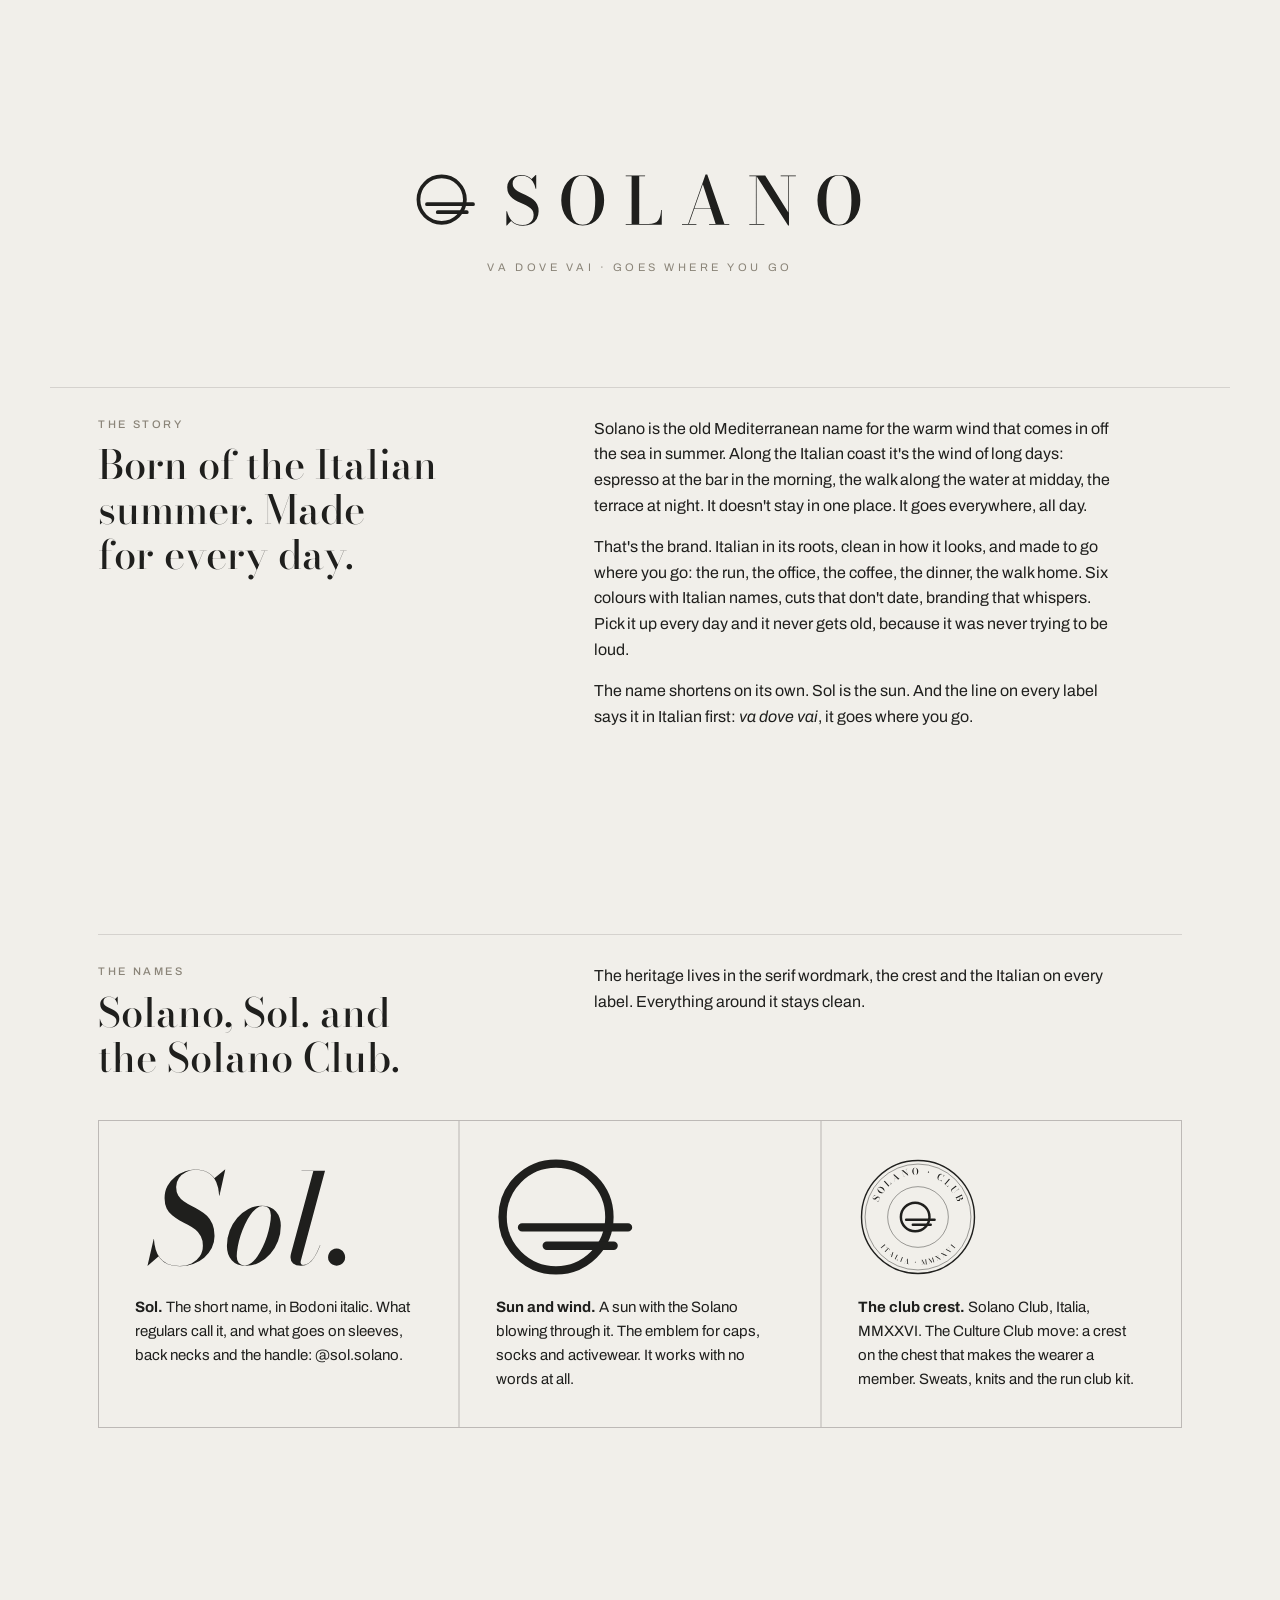
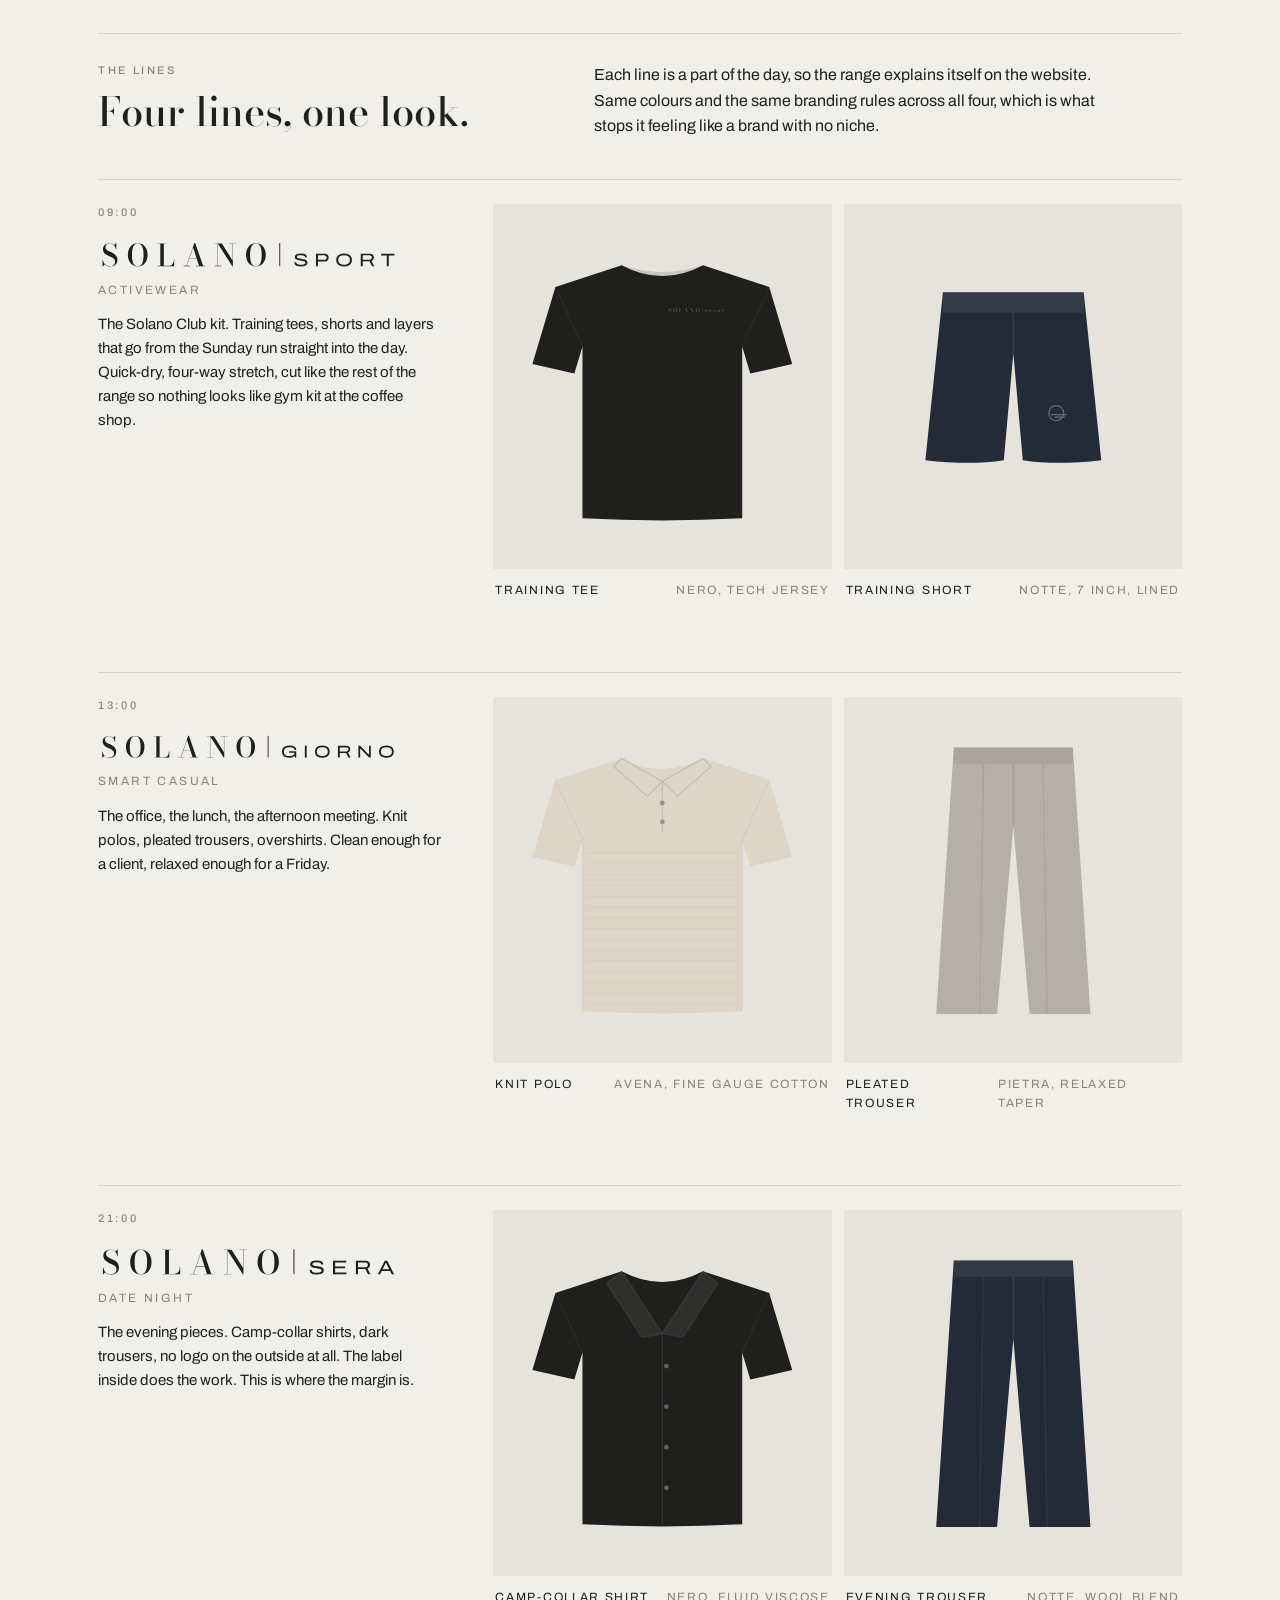
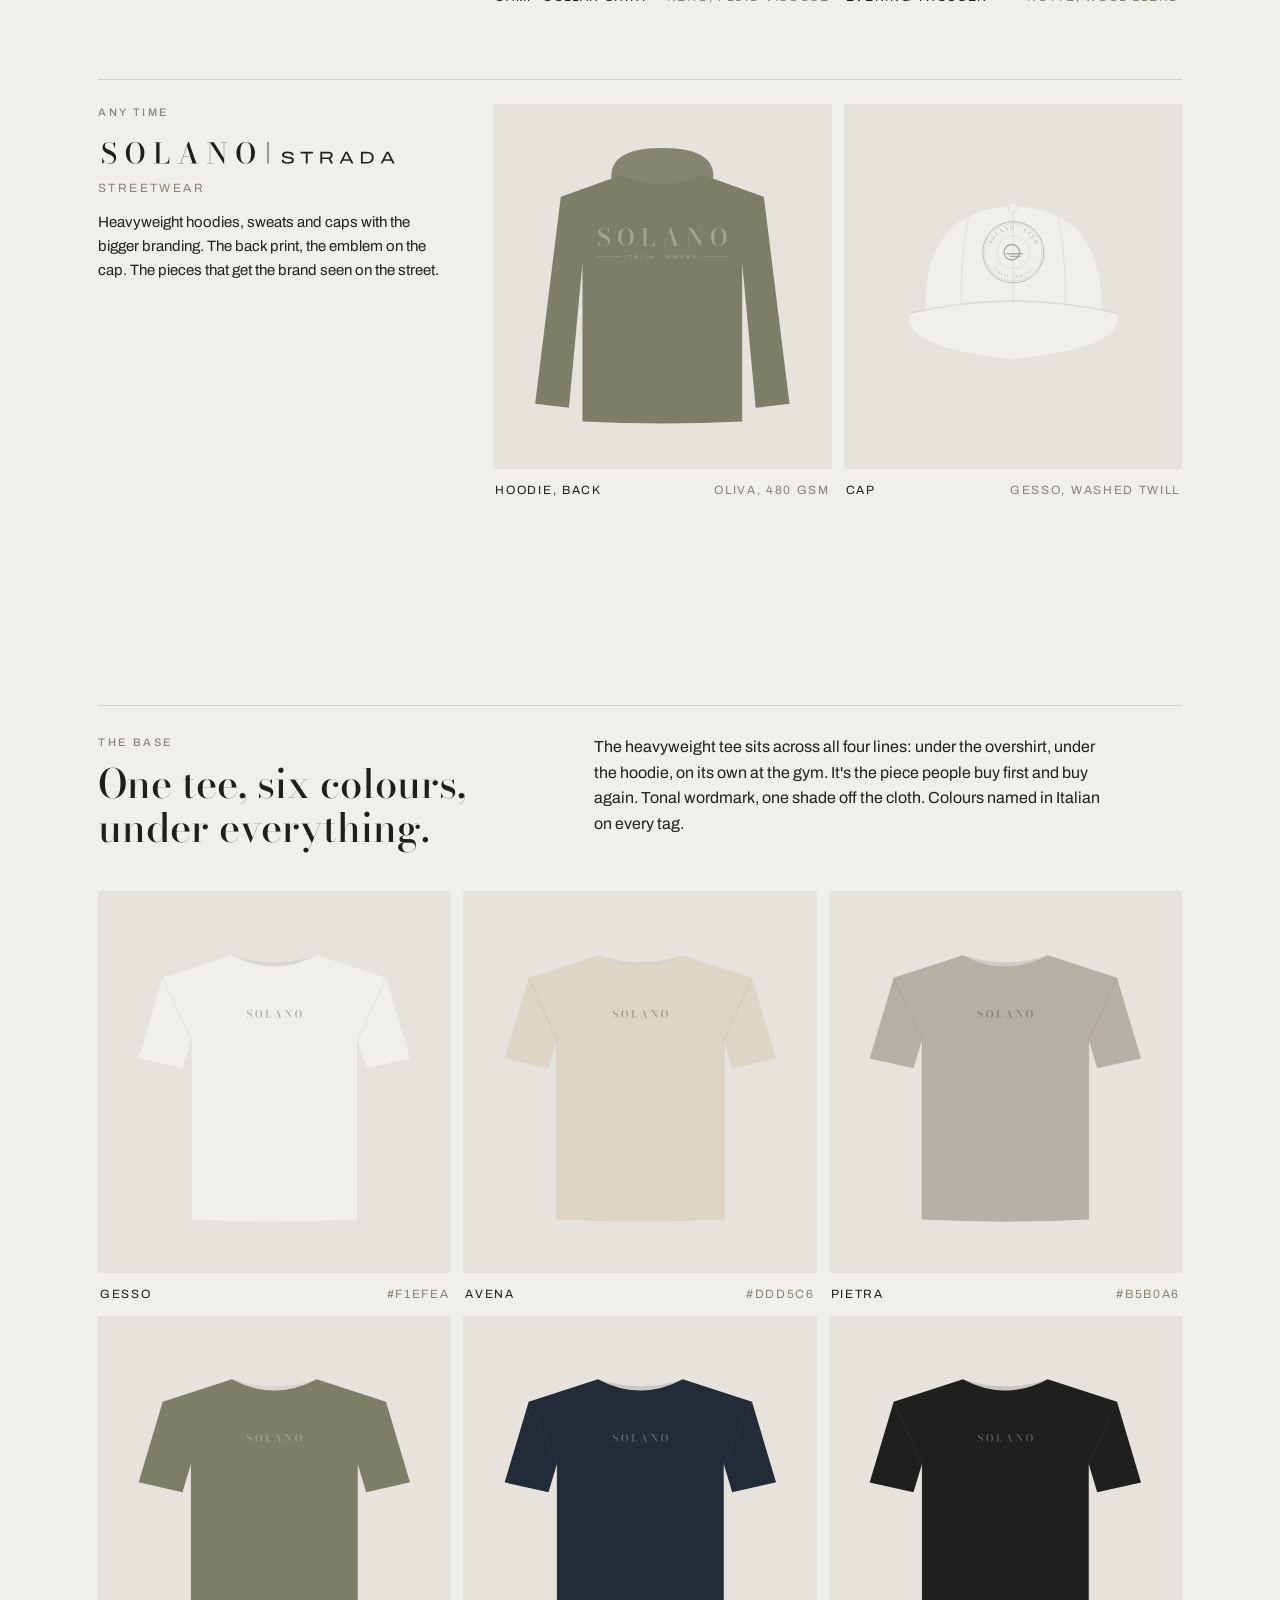
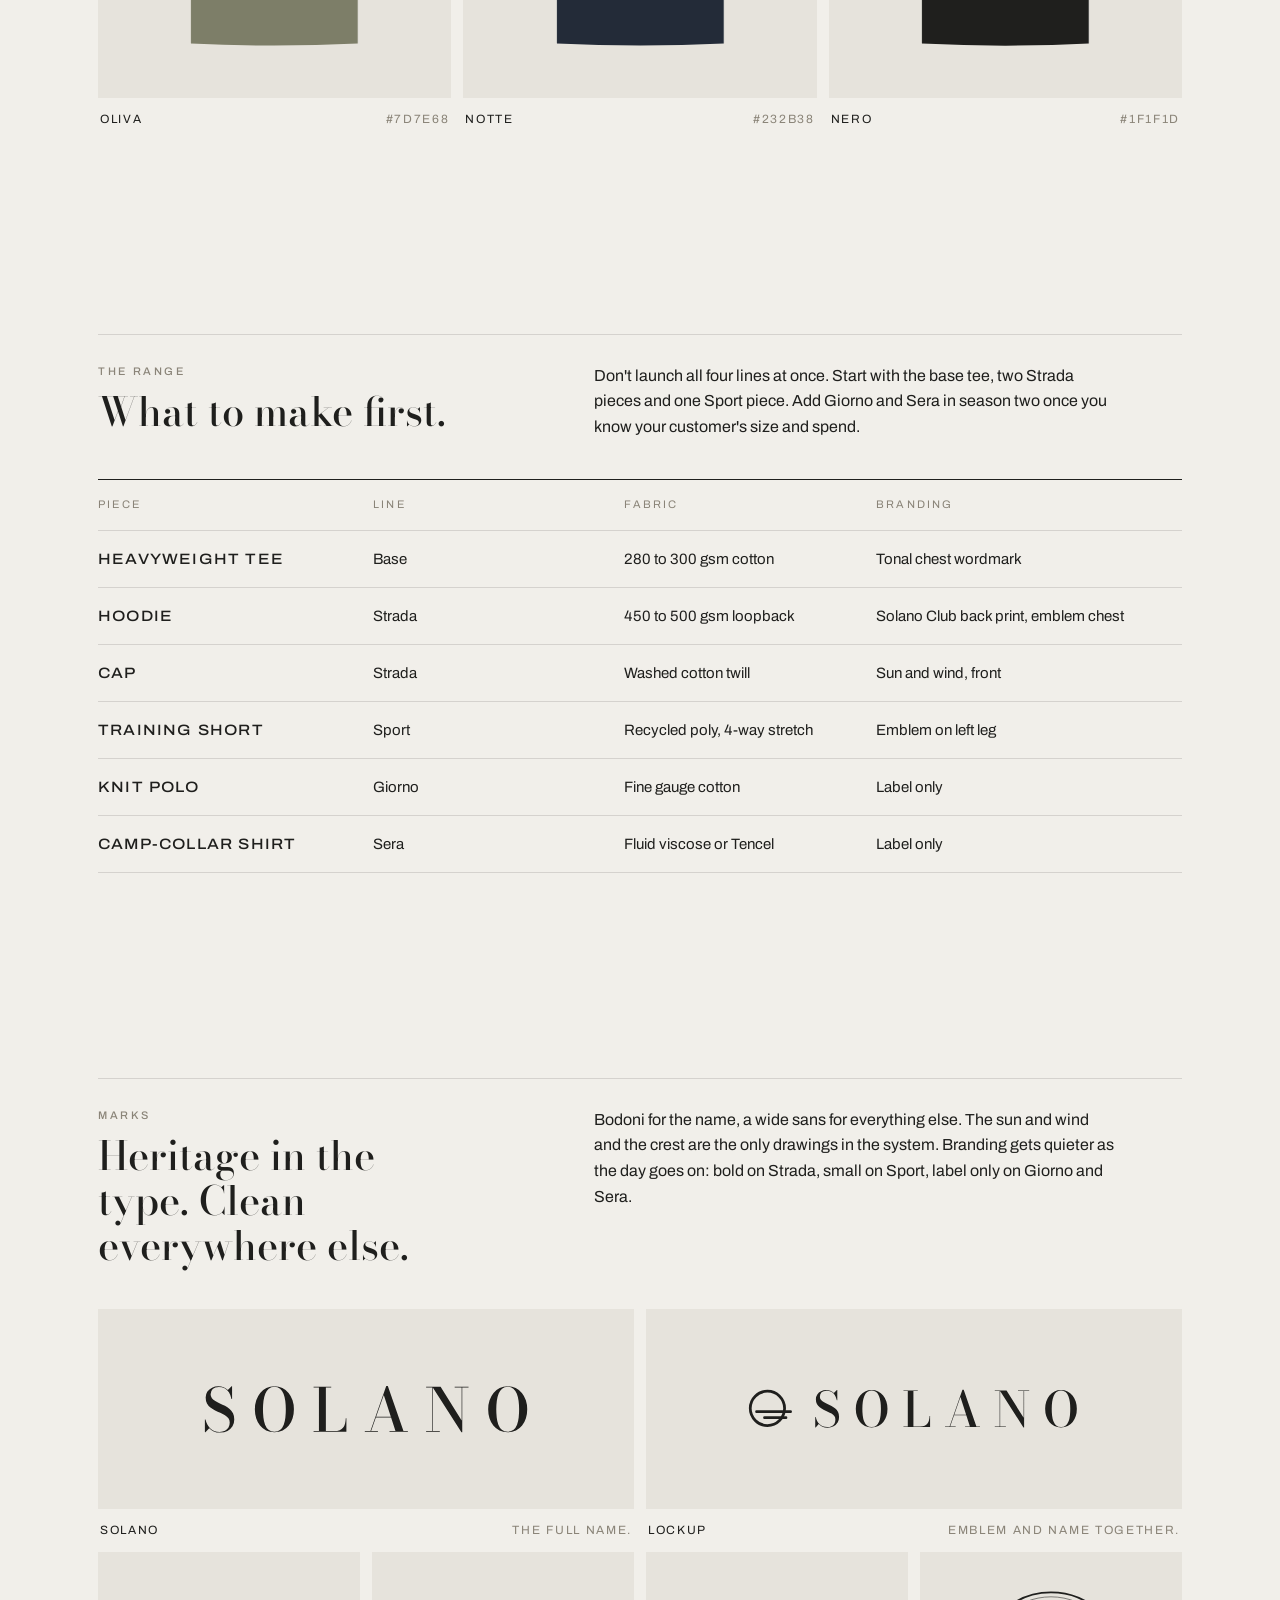
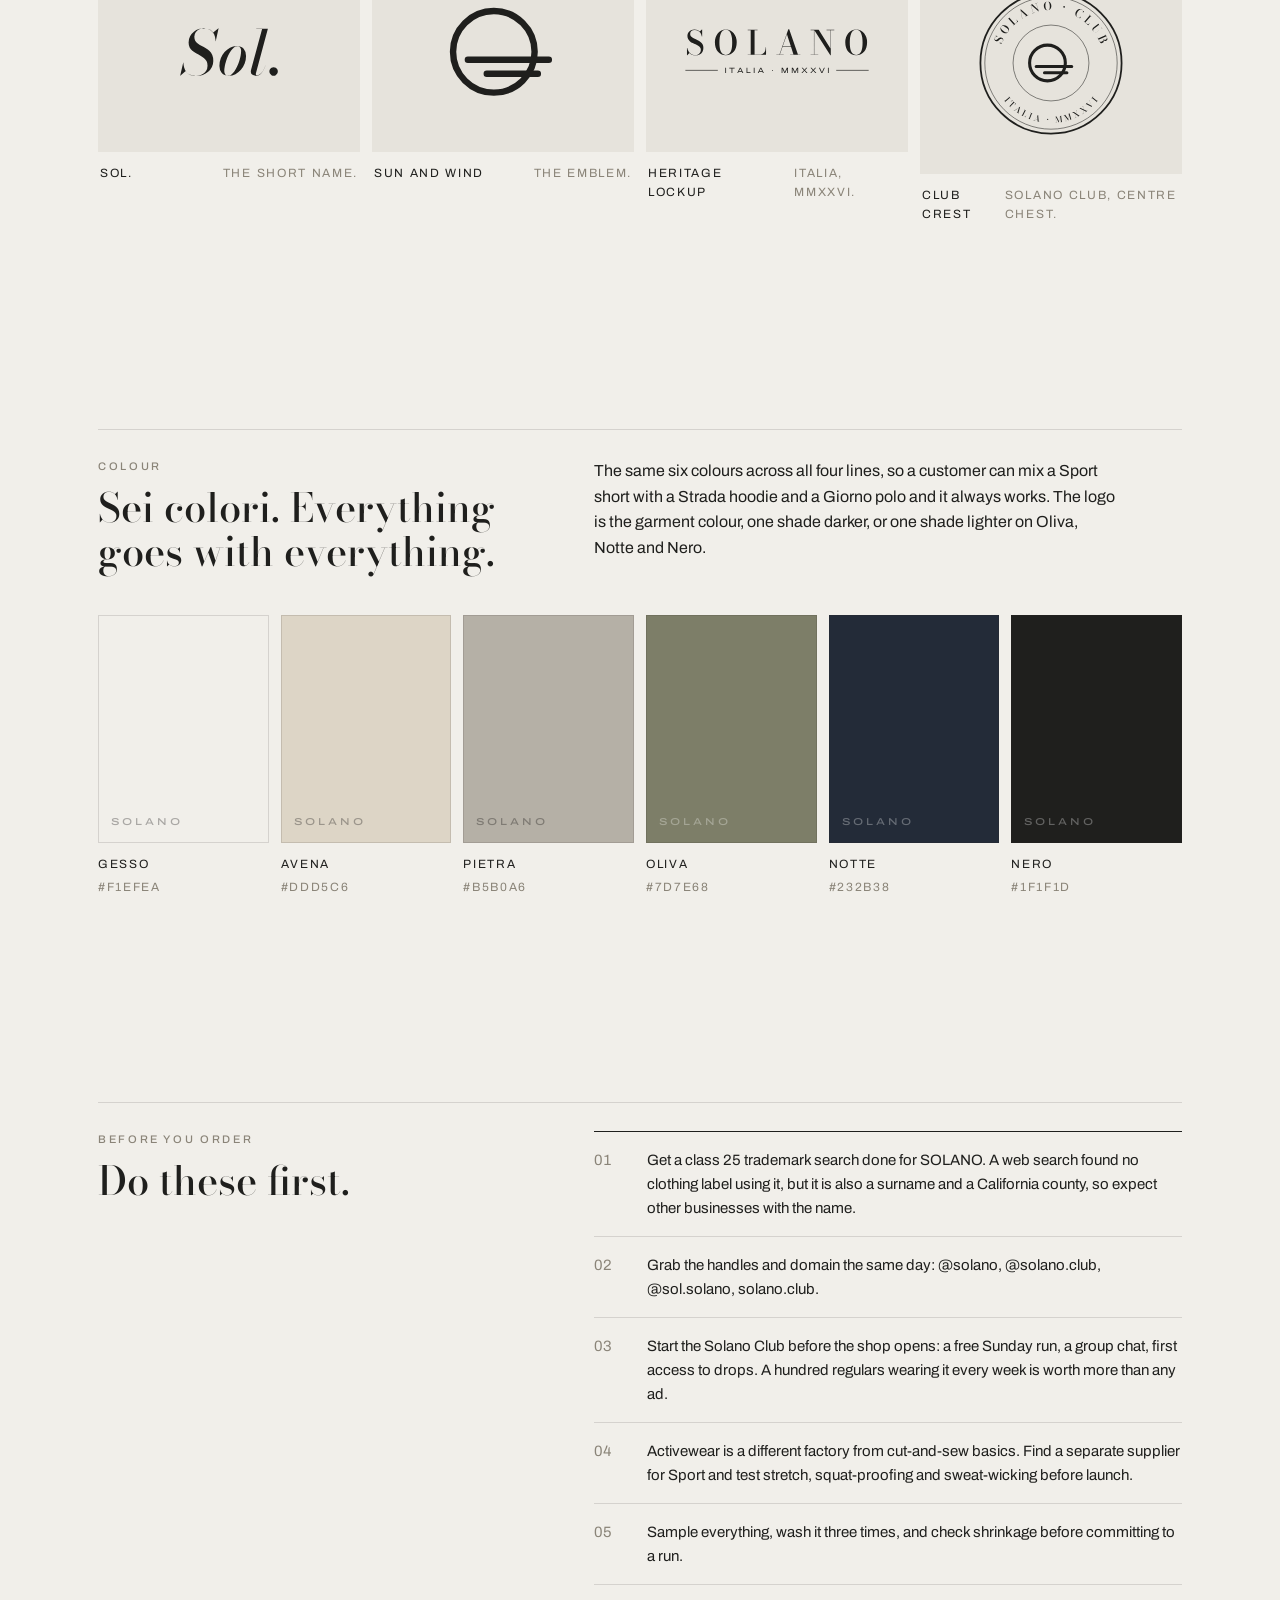
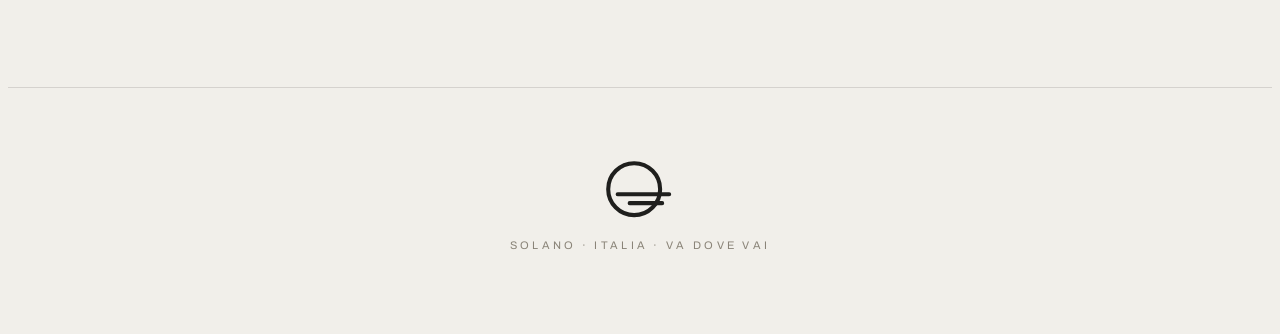
==== commit fcec3878: "Bring Italian heritage back to Solano: Bodoni wordmark, club crest, Italian colour names Co-Authored" ====
--- a/brand/brand-sheet.html
+++ b/brand/brand-sheet.html
@@ -2,7 +2,7 @@
 <title>Solano</title>
 <link rel="preconnect" href="https://fonts.googleapis.com">
 <link rel="preconnect" href="https://fonts.gstatic.com" crossorigin>
-<link rel="stylesheet" href="https://fonts.googleapis.com/css2?family=Archivo:wdth,wght@62..125,300..700&display=swap">
+<link rel="stylesheet" href="https://fonts.googleapis.com/css2?family=Archivo:wdth,wght@62..125,300..700&family=Bodoni+Moda:ital,opsz,wght@0,6..96,400..600;1,6..96,400..500&display=swap">
 <style>
 /* Layout: a lookbook with nothing in it but product. Chalk ground, one wide sans, generous air, grey captions. Single fixed look, by choice. */
 :root {
@@ -104,7 +104,7 @@
   .week > div > .dim { grid-column: 2; }
 }
 .hero-mark { max-width: 460px; }
-.m-sol .logo { max-width: 120px; } .m-emblem .logo { max-width: 110px; } .m-stamp .logo { max-width: 240px; }
+.m-sol .logo { max-width: 110px; } .m-crest .logo { max-width: 150px; } .inline-crest { height: 120px !important; } h2 { font-family: "Bodoni Moda", Didot, Georgia, serif; font-stretch: normal; text-transform: none; letter-spacing: 0; font-weight: 500; font-size: clamp(28px, 3.4vw, 40px); line-height: 1.12; } .m-emblem .logo { max-width: 110px; } .m-stamp .logo { max-width: 240px; }
 .marks { grid-template-columns: repeat(12, 1fr); } .mark { grid-column: span 3; } .mark.m-wordmark, .mark.m-lockup { grid-column: span 6; }
 .lines { display: grid; gap: clamp(40px, 6vw, 72px); margin-top: 40px; }
 .line { display: grid; grid-template-columns: 1fr 2fr; gap: clamp(24px, 4vw, 56px); align-items: start; border-top: 1px solid var(--rule); padding-top: 24px; }
@@ -116,7 +116,7 @@
 .line-mocks { display: grid; grid-template-columns: 1fr 1fr; gap: 12px; }
 .trio { display: grid; grid-template-columns: repeat(3, 1fr); gap: 2px; background: var(--rule); border: 1px solid var(--rule); margin-top: 40px; }
 .trio > div { background: var(--ground); padding: clamp(22px, 3vw, 36px); display: grid; gap: 18px; align-content: start; }
-.trio .art { height: 90px; display: flex; align-items: center; }
+.trio .art { height: 120px; display: flex; align-items: center; }
 .trio .art .logo { width: auto; height: 100%; max-width: 100%; }
 .inline-stamp { height: 70px !important; }
 .trio p { margin: 0; }
@@ -134,8 +134,8 @@
 
 <header>
   <div class="wrap">
-    <svg class="logo hero-mark" viewBox="0 0 822.038 89.9" fill="currentColor" role="img" aria-label="Solano"><g fill="none" stroke="currentColor" stroke-width="5.2" stroke-linecap="round"><circle cx="45.0" cy="45.0" r="32.3"/><path d="M24.4 51.2H88.6M39.4 62.4H79.9"/></g><path transform="translate(134.6 79.90)" d="M43.2 1.2Q35.4 1.2 28.6 0.25Q21.8 -0.7 16.7 -3.15Q11.6 -5.6 8.75 -10Q5.9 -14.4 5.9 -21.3Q5.9 -21.5 5.9 -21.8Q5.9 -22.1 6 -22.3H21Q20.9 -21.9 20.85 -21.35Q20.8 -20.8 20.8 -20.1Q20.8 -17 23.5 -15.05Q26.2 -13.1 31.2 -12.2Q36.2 -11.3 42.9 -11.3Q45.8 -11.3 48.75 -11.55Q51.7 -11.8 54.4 -12.3Q57.1 -12.8 59.25 -13.7Q61.4 -14.6 62.65 -15.95Q63.9 -17.3 63.9 -19.1Q63.9 -21.7 61.55 -23.25Q59.2 -24.8 55.2 -25.8Q51.2 -26.8 46.2 -27.5Q41.2 -28.2 35.85 -29.05Q30.5 -29.9 25.5 -31.35Q20.5 -32.8 16.5 -35.1Q12.5 -37.4 10.15 -41.05Q7.8 -44.7 7.8 -50Q7.8 -54.8 10.1 -58.5Q12.4 -62.2 16.9 -64.75Q21.4 -67.3 27.95 -68.6Q34.5 -69.9 43 -69.9Q51.6 -69.9 58 -68.5Q64.4 -67.1 68.6 -64.5Q72.8 -61.9 74.85 -58.25Q76.9 -54.6 76.9 -50.1V-48.5H62.1V-49.8Q62.1 -52 59.7 -53.7Q57.3 -55.4 53.2 -56.4Q49.1 -57.4 43.9 -57.4Q36.7 -57.4 32.2 -56.5Q27.7 -55.6 25.6 -54.05Q23.5 -52.5 23.5 -50.6Q23.5 -48.3 25.85 -46.9Q28.2 -45.5 32.2 -44.65Q36.2 -43.8 41.2 -43.1Q46.2 -42.4 51.55 -41.5Q56.9 -40.6 61.9 -39.2Q66.9 -37.8 70.9 -35.45Q74.9 -33.1 77.25 -29.55Q79.6 -26 79.6 -20.8Q79.6 -12.8 75 -7.95Q70.4 -3.1 62.2 -0.95Q54 1.2 43.2 1.2ZM161.86 1.2Q148.25 1.2 138.32 -2.95Q128.4 -7.1 123.05 -15.05Q117.7 -23 117.7 -34.35Q117.7 -45.8 123.05 -53.7Q128.4 -61.6 138.32 -65.75Q148.25 -69.9 161.86 -69.9Q175.6 -69.9 185.5 -65.75Q195.4 -61.6 200.75 -53.7Q206.1 -45.8 206.1 -34.35Q206.1 -23 200.75 -15.05Q195.4 -7.1 185.5 -2.95Q175.6 1.2 161.86 1.2ZM161.9 -11.5Q168.1 -11.5 173.3 -12.9Q178.5 -14.3 182.35 -17Q186.2 -19.7 188.35 -23.81Q190.5 -27.92 190.5 -33.3V-35.6Q190.5 -40.96 188.35 -45.03Q186.2 -49.1 182.35 -51.8Q178.5 -54.5 173.3 -55.85Q168.1 -57.2 161.9 -57.2Q155.7 -57.2 150.5 -55.85Q145.3 -54.5 141.45 -51.8Q137.6 -49.1 135.5 -45.03Q133.4 -40.96 133.4 -35.6V-33.3Q133.4 -27.92 135.5 -23.81Q137.6 -19.7 141.45 -17Q145.3 -14.3 150.5 -12.9Q155.7 -11.5 161.9 -11.5ZM248.5 0V-68.7H263.7V-13.4H307.3V0ZM338.7 0 373.1 -68.7H390.3L424.7 0H408L401.5 -13.3H360.8L354.3 0ZM366.8 -25.6H395.5L387.5 -42.4Q387 -43.5 386.05 -45.65Q385.1 -47.8 384.15 -50.05Q383.2 -52.3 382.45 -53.95Q381.7 -55.6 381.6 -55.7H380.8Q379.9 -53.7 378.75 -51.1Q377.6 -48.5 376.55 -46.1Q375.5 -43.7 374.8 -42.3ZM462.8 0V-68.7H477.1L514.7 -32.6Q516 -31.5 517.8 -29.6Q519.6 -27.7 521.55 -25.7Q523.5 -23.7 524.9 -22.1H525.7Q525.6 -24.3 525.45 -27.45Q525.3 -30.6 525.3 -32.6V-68.7H539.9V0H525.9L488.2 -36.5Q485.5 -39.1 482.55 -42.25Q479.6 -45.4 477.8 -47.3H477.1Q477.2 -46 477.3 -42.75Q477.4 -39.5 477.4 -35.3V0ZM626.46 1.2Q612.85 1.2 602.92 -2.95Q593 -7.1 587.65 -15.05Q582.3 -23 582.3 -34.35Q582.3 -45.8 587.65 -53.7Q593 -61.6 602.92 -65.75Q612.85 -69.9 626.46 -69.9Q640.2 -69.9 650.1 -65.75Q660 -61.6 665.35 -53.7Q670.7 -45.8 670.7 -34.35Q670.7 -23 665.35 -15.05Q660 -7.1 650.1 -2.95Q640.2 1.2 626.46 1.2ZM626.5 -11.5Q632.7 -11.5 637.9 -12.9Q643.1 -14.3 646.95 -17Q650.8 -19.7 652.95 -23.81Q655.1 -27.92 655.1 -33.3V-35.6Q655.1 -40.96 652.95 -45.03Q650.8 -49.1 646.95 -51.8Q643.1 -54.5 637.9 -55.85Q632.7 -57.2 626.5 -57.2Q620.3 -57.2 615.1 -55.85Q609.9 -54.5 606.05 -51.8Q602.2 -49.1 600.1 -45.03Q598 -40.96 598 -35.6V-33.3Q598 -27.92 600.1 -23.81Q602.2 -19.7 606.05 -17Q609.9 -14.3 615.1 -12.9Q620.3 -11.5 626.5 -11.5Z"/></svg>
-    <p class="sub">Goes where you go</p>
+    <svg class="logo hero-mark" viewBox="0 0 700.986 96.4768" fill="currentColor" role="img" aria-label="Solano"><g fill="none" stroke="currentColor" stroke-width="5.7" stroke-linecap="round"><circle cx="48.2" cy="48.2" r="35.4"/><path d="M25.8 55.1H96.0M42.2 67.4H86.5"/></g><path transform="translate(142.0 86.48)" d="M30.32 1.48Q24.06 1.48 19.58 -0.49Q15.11 -2.47 12.08 -5.86L5.72 1H4.81V-20.55H5.83Q6.86 -16.26 8.73 -12.48Q10.6 -8.69 13.47 -5.8Q16.33 -2.91 20.31 -1.26Q24.29 0.38 29.58 0.38Q34.7 0.38 38.48 -1.47Q42.25 -3.32 44.32 -6.8Q46.39 -10.27 46.39 -15.18Q46.39 -19.46 44.21 -22.4Q42.03 -25.34 38.44 -27.49Q34.85 -29.65 30.55 -31.52Q26.25 -33.39 21.96 -35.46Q17.66 -37.54 14.07 -40.35Q10.48 -43.16 8.3 -47.19Q6.12 -51.21 6.12 -56.98Q6.12 -62.76 9.05 -67.03Q11.99 -71.31 16.82 -73.65Q21.66 -76 27.35 -76Q32.21 -76 36.22 -74.46Q40.22 -72.93 43.19 -69.78L49.44 -76H50.32V-54.79H49.31Q47.97 -61.44 45.04 -65.89Q42.12 -70.34 37.85 -72.57Q33.57 -74.8 28.2 -74.8Q21.42 -74.8 17.91 -71.39Q14.4 -67.98 14.4 -62.46Q14.4 -58.62 16.55 -55.93Q18.7 -53.25 22.21 -51.19Q25.73 -49.14 29.96 -47.26Q34.2 -45.39 38.43 -43.2Q42.66 -41.01 46.17 -38.02Q49.69 -35.03 51.84 -30.79Q53.99 -26.56 53.99 -20.52Q53.99 -13.84 51.02 -8.9Q48.05 -3.97 42.71 -1.24Q37.37 1.48 30.32 1.48ZM121.17 1Q113.44 1 107.37 -1.95Q101.3 -4.91 97.08 -10.19Q92.85 -15.47 90.66 -22.45Q88.46 -29.44 88.46 -37.5Q88.46 -45.56 90.79 -52.55Q93.13 -59.53 97.43 -64.81Q101.74 -70.09 107.77 -73.05Q113.79 -76 121.17 -76Q128.55 -76 134.55 -73.05Q140.55 -70.09 144.87 -64.81Q149.2 -59.53 151.51 -52.55Q153.82 -45.56 153.82 -37.5Q153.82 -29.44 151.63 -22.45Q149.45 -15.47 145.25 -10.19Q141.05 -4.91 134.97 -1.95Q128.9 1 121.17 1ZM121.17 0.05Q127.27 0.05 131.02 -3.09Q134.77 -6.23 136.8 -11.58Q138.82 -16.92 139.55 -23.65Q140.27 -30.37 140.27 -37.51Q140.27 -44.65 139.41 -51.37Q138.54 -58.08 136.42 -63.42Q134.3 -68.77 130.58 -71.91Q126.86 -75.05 121.17 -75.05Q115.48 -75.05 111.75 -71.91Q108.02 -68.77 105.89 -63.42Q103.76 -58.08 102.88 -51.36Q102.01 -44.65 102.01 -37.51Q102.01 -30.37 102.75 -23.65Q103.5 -16.92 105.52 -11.57Q107.53 -6.23 111.32 -3.09Q115.12 0.05 121.17 0.05ZM186.72 0V-1.01H195.7V-73.99H186.72V-75H216.26V-73.99H207.3V-1.01H220.89Q226.66 -1.01 230.41 -2.57Q234.16 -4.13 236.33 -6.99Q238.51 -9.85 239.47 -13.8Q240.44 -17.75 240.63 -22.5H241.66V0ZM290.76 -23.89V-24.9H321.96V-23.89ZM311.01 -76.48 337.17 -1.01H344.57V0H313.79V-1.01H323.8L304.24 -61.58L283.05 -1.01H294.47V0H272.47V-1.01H281.89L308.36 -76.48ZM386.18 -75V-1.01H398.02V0H375.07V-1.01H385.13V-73.99H375.07V-75ZM446.1 -75V-73.99H435.58V1H434.22L385.46 -75H399.34L434.55 -18.82V-73.99H422.89V-75ZM511.67 1Q503.94 1 497.87 -1.95Q491.8 -4.91 487.58 -10.19Q483.35 -15.47 481.16 -22.45Q478.96 -29.44 478.96 -37.5Q478.96 -45.56 481.29 -52.55Q483.63 -59.53 487.93 -64.81Q492.24 -70.09 498.27 -73.05Q504.29 -76 511.67 -76Q519.05 -76 525.05 -73.05Q531.05 -70.09 535.37 -64.81Q539.7 -59.53 542.01 -52.55Q544.32 -45.56 544.32 -37.5Q544.32 -29.44 542.13 -22.45Q539.95 -15.47 535.75 -10.19Q531.55 -4.91 525.47 -1.95Q519.4 1 511.67 1ZM511.67 0.05Q517.77 0.05 521.52 -3.09Q525.27 -6.23 527.3 -11.58Q529.32 -16.92 530.05 -23.65Q530.77 -30.37 530.77 -37.51Q530.77 -44.65 529.91 -51.37Q529.04 -58.08 526.92 -63.42Q524.8 -68.77 521.08 -71.91Q517.36 -75.05 511.67 -75.05Q505.98 -75.05 502.25 -71.91Q498.52 -68.77 496.39 -63.42Q494.26 -58.08 493.38 -51.36Q492.51 -44.65 492.51 -37.51Q492.51 -30.37 493.25 -23.65Q494 -16.92 496.02 -11.57Q498.03 -6.23 501.82 -3.09Q505.62 0.05 511.67 0.05Z"/></svg>
+    <p class="sub">Va dove vai · Goes where you go</p>
   </div>
 </header>
 
@@ -144,12 +144,12 @@
     <div class="wrap intro">
       <div>
         <p class="label">The story</p>
-        <h2>The warm wind that goes everywhere.</h2>
+        <h2>Born of the Italian summer. Made for every day.</h2>
       </div>
       <div class="copy">
-        <p>Solano is the old name for a warm summer wind that blows in off the Mediterranean. It doesn't stay in one place. It moves through the beach in the morning, the town at midday, the terrace at night. Same wind, all day, everywhere.</p>
-        <p>That's the brand. Clothes that go where you go: the run, the office, the coffee, the dinner, the late walk home. Same palette, same clean cuts, same quiet branding, so the training short works with the knit polo and the evening shirt works with the hoodie. Pick something up every day and it never gets old, because it was never trying to be loud.</p>
-        <p>And the name shortens on its own. Sol is the sun. Nobody has to be told to call it that.</p>
+        <p>Solano is the old Mediterranean name for the warm wind that comes in off the sea in summer. Along the Italian coast it's the wind of long days: espresso at the bar in the morning, the walk along the water at midday, the terrace at night. It doesn't stay in one place. It goes everywhere, all day.</p>
+        <p>That's the brand. Italian in its roots, clean in how it looks, and made to go where you go: the run, the office, the coffee, the dinner, the walk home. Six colours with Italian names, cuts that don't date, branding that whispers. Pick it up every day and it never gets old, because it was never trying to be loud.</p>
+        <p>The name shortens on its own. Sol is the sun. And the line on every label says it in Italian first: <i>va dove vai</i>, it goes where you go.</p>
       </div>
     </div>
   </section>
@@ -158,12 +158,12 @@
     <div class="wrap">
       <div class="intro">
         <div><p class="label">The names</p><h2>Solano, Sol. and the Solano Club.</h2></div>
-        <div class="copy"><p>A brand people talk about gets said in different ways. Solano gives you three, plus a mark that needs no words.</p></div>
+        <div class="copy"><p>The heritage lives in the serif wordmark, the crest and the Italian on every label. Everything around it stays clean.</p></div>
       </div>
       <div class="trio">
-        <div><div class="art"><svg class="logo inline-n9" viewBox="0 0 312.431 89.9217" fill="currentColor" role="img" aria-label="Solano sol"><path transform="translate(4.45 79.92)" d="M43.98 1.2Q35.94 1.2 28.95 0.23Q21.95 -0.74 16.7 -3.22Q11.45 -5.69 8.5 -10.12Q5.55 -14.55 5.55 -21.45Q5.55 -21.65 5.55 -21.96Q5.55 -22.27 5.65 -22.52H22.63Q22.53 -22.12 22.49 -21.61Q22.45 -21.1 22.45 -20.49Q22.45 -17.41 25 -15.54Q27.55 -13.67 32.24 -12.84Q36.94 -12.02 43.2 -12.02Q45.89 -12.02 48.64 -12.22Q51.4 -12.43 53.93 -12.88Q56.47 -13.32 58.49 -14.13Q60.51 -14.95 61.69 -16.19Q62.88 -17.43 62.88 -19.12Q62.88 -21.55 60.55 -22.98Q58.22 -24.41 54.25 -25.31Q50.29 -26.21 45.34 -26.87Q40.4 -27.53 35.1 -28.37Q29.8 -29.2 24.86 -30.65Q19.91 -32.1 15.95 -34.45Q11.98 -36.79 9.65 -40.5Q7.32 -44.2 7.32 -49.57Q7.32 -54.63 9.81 -58.43Q12.29 -62.24 16.99 -64.8Q21.68 -67.37 28.33 -68.64Q34.98 -69.92 43.28 -69.92Q51.71 -69.92 58.21 -68.58Q64.7 -67.23 69.13 -64.65Q73.56 -62.07 75.82 -58.34Q78.07 -54.6 78.07 -49.82V-48.3H61.3V-49.41Q61.3 -51.57 59.13 -53.23Q56.97 -54.9 53.13 -55.89Q49.3 -56.88 44.2 -56.88Q37.53 -56.88 33.31 -56.04Q29.09 -55.21 27.11 -53.77Q25.13 -52.33 25.13 -50.58Q25.13 -48.39 27.46 -47.07Q29.79 -45.76 33.75 -44.98Q37.72 -44.19 42.67 -43.53Q47.61 -42.88 52.91 -42.01Q58.2 -41.14 63.15 -39.75Q68.1 -38.37 72.06 -36Q76.03 -33.64 78.36 -30.06Q80.69 -26.48 80.69 -21.23Q80.69 -13.13 76.01 -8.18Q71.33 -3.23 63.06 -1.02Q54.78 1.2 43.98 1.2ZM140.45 1.2Q126.75 1.2 116.74 -2.98Q106.73 -7.17 101.33 -15.12Q95.92 -23.07 95.92 -34.35Q95.92 -45.73 101.33 -53.66Q106.73 -61.58 116.74 -65.75Q126.75 -69.92 140.45 -69.92Q154.3 -69.92 164.28 -65.75Q174.25 -61.58 179.66 -53.66Q185.06 -45.73 185.06 -34.35Q185.06 -23.07 179.66 -15.12Q174.25 -7.17 164.28 -2.98Q154.3 1.2 140.45 1.2ZM140.49 -12.46Q146.37 -12.46 151.26 -13.82Q156.16 -15.19 159.76 -17.82Q163.36 -20.44 165.34 -24.35Q167.33 -28.26 167.33 -33.3V-35.62Q167.33 -40.64 165.34 -44.51Q163.36 -48.38 159.76 -51Q156.16 -53.61 151.26 -54.94Q146.37 -56.27 140.49 -56.27Q134.62 -56.27 129.72 -54.94Q124.83 -53.61 121.23 -51Q117.63 -48.38 115.68 -44.51Q113.73 -40.64 113.73 -35.62V-33.3Q113.73 -28.26 115.68 -24.35Q117.63 -20.44 121.23 -17.82Q124.83 -15.19 129.72 -13.82Q134.62 -12.46 140.49 -12.46ZM204.5 0V-68.72H221.77V-14.6H265.58V0ZM279.32 0V-16.69H297.98V0Z"/></svg></div><p><b>SOL.</b> The short name. What regulars call it, and what goes on sleeves, back necks and the handle: @sol.solano.</p></div>
-        <div><div class="art"><svg class="logo inline-clock" viewBox="0 0 240 200" fill="currentColor" role="img" aria-label="Solano emblem"><g fill="none" stroke="currentColor" stroke-width="14.0" stroke-linecap="round"><circle cx="100.0" cy="100.0" r="89.0"/><path d="M43.4 117.3H220.0M84.6 148.0H196.0"/></g></svg></div><p><b>Sun and wind.</b> A sun with the wind running through it. The emblem for caps, socks and activewear. Once people know it, it replaces the name.</p></div>
-        <div><div class="art"><svg class="logo inline-stamp" viewBox="0 0 697.4 145.9" fill="currentColor" role="img" aria-label="Solano club"><path transform="translate(10 79.90)" d="M43.2 1.2Q35.4 1.2 28.6 0.25Q21.8 -0.7 16.7 -3.15Q11.6 -5.6 8.75 -10Q5.9 -14.4 5.9 -21.3Q5.9 -21.5 5.9 -21.8Q5.9 -22.1 6 -22.3H21Q20.9 -21.9 20.85 -21.35Q20.8 -20.8 20.8 -20.1Q20.8 -17 23.5 -15.05Q26.2 -13.1 31.2 -12.2Q36.2 -11.3 42.9 -11.3Q45.8 -11.3 48.75 -11.55Q51.7 -11.8 54.4 -12.3Q57.1 -12.8 59.25 -13.7Q61.4 -14.6 62.65 -15.95Q63.9 -17.3 63.9 -19.1Q63.9 -21.7 61.55 -23.25Q59.2 -24.8 55.2 -25.8Q51.2 -26.8 46.2 -27.5Q41.2 -28.2 35.85 -29.05Q30.5 -29.9 25.5 -31.35Q20.5 -32.8 16.5 -35.1Q12.5 -37.4 10.15 -41.05Q7.8 -44.7 7.8 -50Q7.8 -54.8 10.1 -58.5Q12.4 -62.2 16.9 -64.75Q21.4 -67.3 27.95 -68.6Q34.5 -69.9 43 -69.9Q51.6 -69.9 58 -68.5Q64.4 -67.1 68.6 -64.5Q72.8 -61.9 74.85 -58.25Q76.9 -54.6 76.9 -50.1V-48.5H62.1V-49.8Q62.1 -52 59.7 -53.7Q57.3 -55.4 53.2 -56.4Q49.1 -57.4 43.9 -57.4Q36.7 -57.4 32.2 -56.5Q27.7 -55.6 25.6 -54.05Q23.5 -52.5 23.5 -50.6Q23.5 -48.3 25.85 -46.9Q28.2 -45.5 32.2 -44.65Q36.2 -43.8 41.2 -43.1Q46.2 -42.4 51.55 -41.5Q56.9 -40.6 61.9 -39.2Q66.9 -37.8 70.9 -35.45Q74.9 -33.1 77.25 -29.55Q79.6 -26 79.6 -20.8Q79.6 -12.8 75 -7.95Q70.4 -3.1 62.2 -0.95Q54 1.2 43.2 1.2ZM161.86 1.2Q148.25 1.2 138.32 -2.95Q128.4 -7.1 123.05 -15.05Q117.7 -23 117.7 -34.35Q117.7 -45.8 123.05 -53.7Q128.4 -61.6 138.32 -65.75Q148.25 -69.9 161.86 -69.9Q175.6 -69.9 185.5 -65.75Q195.4 -61.6 200.75 -53.7Q206.1 -45.8 206.1 -34.35Q206.1 -23 200.75 -15.05Q195.4 -7.1 185.5 -2.95Q175.6 1.2 161.86 1.2ZM161.9 -11.5Q168.1 -11.5 173.3 -12.9Q178.5 -14.3 182.35 -17Q186.2 -19.7 188.35 -23.81Q190.5 -27.92 190.5 -33.3V-35.6Q190.5 -40.96 188.35 -45.03Q186.2 -49.1 182.35 -51.8Q178.5 -54.5 173.3 -55.85Q168.1 -57.2 161.9 -57.2Q155.7 -57.2 150.5 -55.85Q145.3 -54.5 141.45 -51.8Q137.6 -49.1 135.5 -45.03Q133.4 -40.96 133.4 -35.6V-33.3Q133.4 -27.92 135.5 -23.81Q137.6 -19.7 141.45 -17Q145.3 -14.3 150.5 -12.9Q155.7 -11.5 161.9 -11.5ZM248.5 0V-68.7H263.7V-13.4H307.3V0ZM338.7 0 373.1 -68.7H390.3L424.7 0H408L401.5 -13.3H360.8L354.3 0ZM366.8 -25.6H395.5L387.5 -42.4Q387 -43.5 386.05 -45.65Q385.1 -47.8 384.15 -50.05Q383.2 -52.3 382.45 -53.95Q381.7 -55.6 381.6 -55.7H380.8Q379.9 -53.7 378.75 -51.1Q377.6 -48.5 376.55 -46.1Q375.5 -43.7 374.8 -42.3ZM462.8 0V-68.7H477.1L514.7 -32.6Q516 -31.5 517.8 -29.6Q519.6 -27.7 521.55 -25.7Q523.5 -23.7 524.9 -22.1H525.7Q525.6 -24.3 525.45 -27.45Q525.3 -30.6 525.3 -32.6V-68.7H539.9V0H525.9L488.2 -36.5Q485.5 -39.1 482.55 -42.25Q479.6 -45.4 477.8 -47.3H477.1Q477.2 -46 477.3 -42.75Q477.4 -39.5 477.4 -35.3V0ZM626.46 1.2Q612.85 1.2 602.92 -2.95Q593 -7.1 587.65 -15.05Q582.3 -23 582.3 -34.35Q582.3 -45.8 587.65 -53.7Q593 -61.6 602.92 -65.75Q612.85 -69.9 626.46 -69.9Q640.2 -69.9 650.1 -65.75Q660 -61.6 665.35 -53.7Q670.7 -45.8 670.7 -34.35Q670.7 -23 665.35 -15.05Q660 -7.1 650.1 -2.95Q640.2 1.2 626.46 1.2ZM626.5 -11.5Q632.7 -11.5 637.9 -12.9Q643.1 -14.3 646.95 -17Q650.8 -19.7 652.95 -23.81Q655.1 -27.92 655.1 -33.3V-35.6Q655.1 -40.96 652.95 -45.03Q650.8 -49.1 646.95 -51.8Q643.1 -54.5 637.9 -55.85Q632.7 -57.2 626.5 -57.2Q620.3 -57.2 615.1 -55.85Q609.9 -54.5 606.05 -51.8Q602.2 -49.1 600.1 -45.03Q598 -40.96 598 -35.6V-33.3Q598 -27.92 600.1 -23.81Q602.2 -19.7 606.05 -17Q609.9 -14.3 615.1 -12.9Q620.3 -11.5 626.5 -11.5Z"/><path d="M305.04 134.21Q301.55 134.21 299.16 133.15Q296.77 132.09 295.56 130.03Q294.35 127.96 294.35 124.97Q294.35 120.55 297.1 118.14Q299.86 115.74 304.98 115.74Q307.96 115.74 310.23 116.52Q312.49 117.3 313.76 118.84Q315.03 120.38 315.03 122.67H312.24Q312.24 121.07 311.32 120.07Q310.4 119.06 308.76 118.6Q307.11 118.13 304.93 118.13Q302.66 118.13 300.93 118.85Q299.2 119.57 298.22 121.01Q297.24 122.46 297.24 124.63V125.27Q297.24 127.53 298.23 128.97Q299.22 130.42 300.97 131.12Q302.73 131.82 305.02 131.82Q307.25 131.82 308.88 131.34Q310.51 130.86 311.41 129.86Q312.31 128.86 312.31 127.31H315.06Q315.06 129.58 313.78 131.12Q312.51 132.66 310.26 133.44Q308 134.21 305.04 134.21ZM327.64 133.9V116.05H330.47V131.41H341.68V133.9ZM362.41 134.21Q359.2 134.21 357.11 133.22Q355.02 132.23 354 130.38Q352.98 128.53 352.98 125.98V116.05H355.81V125.98Q355.81 128.79 357.52 130.31Q359.23 131.82 362.41 131.82Q365.59 131.82 367.3 130.31Q369.01 128.79 369.01 125.98V116.05H371.84V125.98Q371.84 128.53 370.82 130.38Q369.8 132.23 367.72 133.22Q365.64 134.21 362.41 134.21ZM385.02 133.9V116.05H397.9Q399.45 116.05 400.57 116.57Q401.7 117.08 402.31 118.04Q402.93 118.99 402.93 120.33Q402.93 121.35 402.54 122.21Q402.15 123.06 401.45 123.65Q400.76 124.24 399.83 124.54V124.66Q400.89 124.84 401.71 125.42Q402.54 126 403 126.93Q403.47 127.86 403.47 129.15Q403.47 130.81 402.72 131.86Q401.97 132.91 400.72 133.4Q399.47 133.9 397.93 133.9ZM387.85 131.51H397.52Q398.88 131.51 399.72 130.86Q400.56 130.21 400.56 128.8Q400.56 127.87 400.18 127.24Q399.79 126.6 399.08 126.29Q398.38 125.97 397.43 125.97H387.85ZM387.85 123.62H396.86Q397.73 123.62 398.45 123.3Q399.16 122.98 399.6 122.37Q400.03 121.75 400.03 120.86Q400.03 119.61 399.28 119.03Q398.53 118.44 397.28 118.44H387.85Z"/><rect x="10" y="124.9" width="262.3" height="2"/><rect x="425.1" y="124.9" width="262.3" height="2"/></svg></div><p><b>Solano Club.</b> The community. A Sunday run club, the people who wear it, the drops they get first. This is your Culture Club: membership, not merch.</p></div>
+        <div><div class="art"><svg class="logo inline-n9" viewBox="0 0 178.127 96" fill="currentColor" role="img" aria-label="Solano sol"><path transform="translate(12.07 86.00)" d="M23.93 1.5Q18.08 1.5 14.15 -0.2Q10.21 -1.9 7.84 -4.92Q5.46 -7.94 4.31 -11.89Q3.16 -15.84 2.87 -20.34H3.07Q3.34 -15.92 4.48 -12.02Q5.61 -8.11 7.95 -5.13Q10.28 -2.14 14.17 -0.44Q18.06 1.26 23.79 1.26Q29.02 1.26 33.19 -0.83Q37.35 -2.92 39.79 -6.6Q42.23 -10.27 42.23 -15.08Q42.23 -19.59 40.57 -22.67Q38.92 -25.75 36.18 -27.9Q33.44 -30.04 30.17 -31.77Q26.91 -33.49 23.65 -35.26Q20.38 -37.03 17.64 -39.31Q14.9 -41.59 13.25 -44.87Q11.59 -48.15 11.59 -52.94Q11.59 -58.69 14 -63Q16.4 -67.3 20.18 -70.2Q23.96 -73.1 28.17 -74.55Q32.38 -76 35.99 -76Q42.39 -76 46.65 -73.46Q50.91 -70.92 53.09 -66.2Q55.27 -61.49 55.48 -54.94H55.28Q55.07 -61.4 52.91 -66.06Q50.76 -70.71 46.58 -73.24Q42.4 -75.76 36.13 -75.76Q32.4 -75.76 28.9 -74.07Q25.4 -72.38 23.12 -69.28Q20.85 -66.19 20.85 -61.92Q20.85 -57.87 22.51 -55.19Q24.17 -52.51 26.91 -50.59Q29.66 -48.66 32.93 -47Q36.21 -45.34 39.48 -43.47Q42.75 -41.6 45.5 -38.95Q48.24 -36.29 49.9 -32.42Q51.56 -28.55 51.56 -22.84Q51.56 -17.59 49.34 -13.14Q47.12 -8.69 43.26 -5.42Q39.39 -2.15 34.42 -0.33Q29.44 1.5 23.93 1.5ZM-2.07 1 2.87 -20.34H3.07L3.34 -1